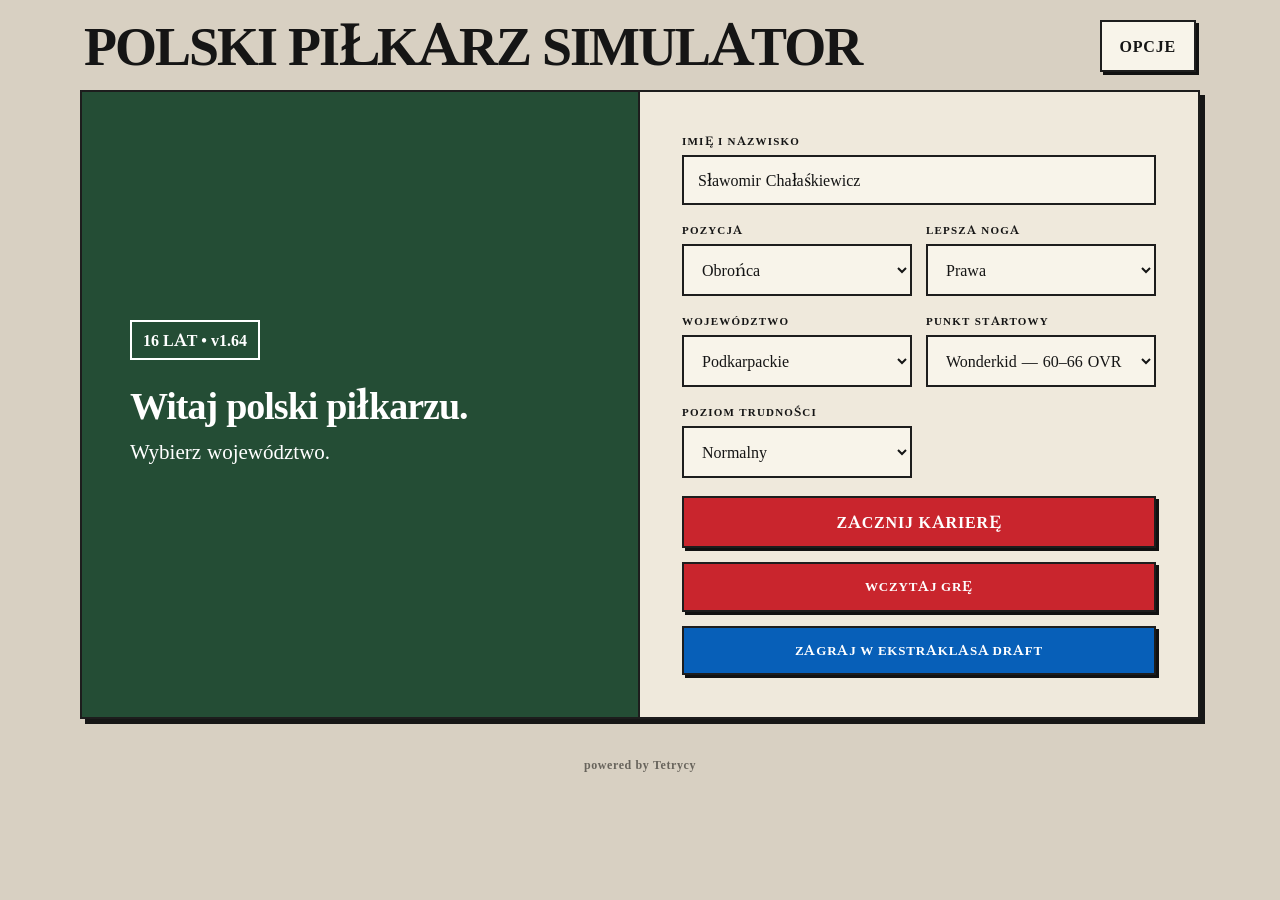
==== index.html @ 3995b5fc "Pierwsza wersja gry" ====
<!doctype html>
<html lang="pl">
<head>
  <meta charset="utf-8" />
  <meta name="pps-version" content="1.64" />
  <meta name="viewport" content="width=device-width, initial-scale=1, viewport-fit=cover" />
  <meta name="theme-color" content="#efe9dc" />
  <meta name="mobile-web-app-capable" content="yes" />
  <meta name="apple-mobile-web-app-capable" content="yes" />
  <meta name="apple-mobile-web-app-status-bar-style" content="default" />
  <title>Polski Piłkarz Simulator — 1.64</title>
  <style>
@font-face{font-family:"Libre Baskerville";font-style:normal;font-weight:400;font-display:swap;src:url([data-uri]) format("woff2")}
@font-face{font-family:"Libre Baskerville";font-style:normal;font-weight:700;font-display:swap;src:url([data-uri]) format("woff2")}
:root {
  --paper:#efe9dc;
  --paper2:#f8f4ea;
  --ink:#151515;
  --muted:#68645c;
  --line:#1d1d1d;
  --accent:#c9252d;
  --green:#244d35;
  --shadow: 5px 5px 0 #161616;
}
*{box-sizing:border-box}
html,body{margin:0;min-height:100%;background:#d8d0c2;color:var(--ink);font-family:Georgia,"Times New Roman",serif}
body{padding:20px}
button,input,select{font:inherit}
button{cursor:pointer}
.app-shell{width:min(1120px,100%);margin:0 auto}
.topbar{display:flex;align-items:flex-end;justify-content:space-between;margin-bottom:18px;padding:0 4px}.topbar-actions{display:flex;flex-wrap:wrap;justify-content:flex-end;gap:8px}
h1,h2,h3,p{margin-top:0}
h1{font-size:clamp(28px,5vw,54px);line-height:.9;letter-spacing:-2px;margin-bottom:0}
h2{font-size:clamp(25px,3vw,38px);margin-bottom:8px;letter-spacing:-1px}
.eyebrow,.stat-label,.event-kicker{font-family:Arial,sans-serif;font-size:11px;font-weight:900;letter-spacing:1.7px;text-transform:uppercase}
.panel{background:var(--paper);border:2px solid var(--line);box-shadow:var(--shadow)}
.hidden{display:none!important}
.app-footer{margin:38px 0 12px;text-align:center;font:700 12px Arial,sans-serif;letter-spacing:.6px}
.app-footer a{color:var(--muted);text-decoration:none}
.app-footer a:hover,.app-footer a:focus{text-decoration:underline;color:var(--ink)}
.setup-panel{display:grid;grid-template-columns:1fr 1fr;min-height:560px}
.intro{padding:48px;border-right:2px solid var(--line);display:flex;flex-direction:column;justify-content:center;background:var(--green);color:#fff}
.intro p{max-width:440px;font-size:21px;line-height:1.45}
.badge{width:max-content;border:2px solid #fff;padding:8px 11px;font-family:Arial,sans-serif;font-weight:900;margin-bottom:22px}
.draft-banner{display:block;width:100%;margin-top:-4px;padding:15px 17px;background:#075fb8;color:#fff;border:2px solid var(--line);box-shadow:3px 3px 0 #111;text-align:center;text-decoration:none;font:900 13px/1.2 Arial,sans-serif;letter-spacing:.8px}
.draft-banner:hover,.draft-banner:focus{background:#0a73d9;transform:translate(1px,1px);box-shadow:3px 3px 0 #111;text-decoration:none}
.save-banner{display:block;width:100%;margin-top:-4px;padding:15px 17px;background:var(--accent);color:#fff;border:2px solid var(--line);box-shadow:3px 3px 0 #111;text-align:center;font:900 13px/1.2 Arial,sans-serif;letter-spacing:.8px}.save-banner:hover,.save-banner:focus{background:#a91f27;transform:translate(1px,1px);box-shadow:2px 2px 0 #111}
.setup-form{padding:42px;display:flex;flex-direction:column;gap:18px;justify-content:center}
.favorite-picker{margin:0;padding:13px;border:2px solid var(--line);display:grid;grid-template-columns:repeat(3,1fr);gap:10px 12px;background:#fff}.favorite-picker legend{padding:0 10px;font:700 25px/1.1 "Libre Baskerville",Georgia,serif;letter-spacing:-.5px}.favorite-picker select{padding:10px 11px}.favorite-mode-panel{margin-top:28px;padding:22px;background:#fff;border-color:#000;box-shadow:5px 5px 0 #000}
.new-game-panel{padding:42px;max-width:900px;margin:0 auto;background:#fff;color:#000;border-color:#000;box-shadow:7px 7px 0 #000;font-family:"Libre Baskerville",Georgia,serif}.new-game-panel h2{font-family:"Libre Baskerville",Georgia,serif}.new-game-panel .section-head{padding:0 0 24px}.new-game-panel label span{font-family:"Libre Baskerville",Georgia,serif}.new-game-panel input,.new-game-panel select,.new-game-panel button{font-family:"Libre Baskerville",Georgia,serif}.new-game-actions{display:grid;grid-template-columns:repeat(2,minmax(0,1fr));gap:16px}.new-game-mode-btn{min-height:94px;padding:20px;border:2px solid #000;background:#000;color:#fff;box-shadow:5px 5px 0 #000;font:700 17px/1.3 "Libre Baskerville",Georgia,serif;letter-spacing:.2px;text-transform:uppercase;text-align:center}.new-game-mode-btn:hover,.new-game-mode-btn:focus{background:#fff;color:#000;transform:translate(1px,1px);box-shadow:4px 4px 0 #000}.new-game-mode-btn:disabled{cursor:not-allowed;background:#fff;color:#000;border:2px dashed #000;box-shadow:4px 4px 0 #000;transform:none;opacity:1}.club-start-form{display:grid;grid-template-columns:1fr 1fr;gap:16px}.club-start-form .full-row{grid-column:1/-1}.custom-club-colours{grid-column:1/-1;display:grid;grid-template-columns:1fr 1fr 1fr auto;gap:16px;align-items:end;margin:0;padding:14px;border:2px solid var(--line);background:rgba(255,255,255,.32)}.custom-club-colours legend{padding:0 7px;font:900 11px Arial,sans-serif;text-transform:uppercase}.custom-club-colours input[type="color"]{width:100%;height:46px;padding:3px;border:2px solid var(--line);background:#fff}.custom-club-preview{width:96px;height:46px;display:grid;grid-template-columns:1fr 1fr 1fr;border:2px solid var(--line);box-shadow:5px 5px 0 var(--preview-shadow,#111)}.custom-club-preview i:nth-child(1){background:var(--preview-primary,#1765ad)}.custom-club-preview i:nth-child(2){background:var(--preview-secondary,#fff)}.custom-club-preview i:nth-child(3){background:var(--preview-shadow,#111)}.custom-club-error{grid-column:1/-1;margin:0;color:#9d1721;font:900 12px Arial,sans-serif}.setup-mode-note{margin:0;padding:9px 11px;border-left:5px solid var(--accent);background:rgba(255,255,255,.28);font:800 12px/1.4 Arial,sans-serif}
.new-game-panel input,.new-game-panel select,.new-game-panel .ghost{background:#fff;color:#000;border-color:#000}.new-game-panel .primary{background:#000;color:#fff;border-color:#000;box-shadow:3px 3px 0 #000}.new-game-panel .primary:hover,.new-game-panel .primary:focus{background:#fff;color:#000}.new-game-panel .custom-club-error{color:#000}
#newGameView .new-game-mode-btn{background:#c9252d;color:#fff;border-color:#171717;box-shadow:5px 5px 0 #171717}
#newGameView .new-game-mode-btn:hover,#newGameView .new-game-mode-btn:focus{background:#fff;color:#c9252d;border-color:#c9252d;box-shadow:4px 4px 0 #171717}
.coop-setup-panel{max-width:1120px}.coop-toolbar{display:grid;grid-template-columns:220px 1fr;gap:18px;align-items:end;margin-bottom:22px}.coop-toolbar p{margin:0;line-height:1.45}.coop-victory-rules{margin:0 0 24px;padding:18px 20px;border:2px solid #000;background:#fff;box-shadow:4px 4px 0 #000}.coop-victory-rules h3{margin-bottom:10px}.coop-victory-rules ol{margin:0;padding-left:24px;line-height:1.65}.coop-player-configs{display:grid;grid-template-columns:repeat(2,minmax(0,1fr));gap:18px;margin-bottom:22px}.coop-player-config{border:2px solid #000;padding:18px;background:#fff;box-shadow:4px 4px 0 #000}.coop-player-config h3{margin-bottom:14px;font-size:21px}.coop-player-config-grid{display:grid;grid-template-columns:1fr 1fr;gap:12px}.coop-player-config-grid .full-row{grid-column:1/-1}.coop-first-profile{grid-column:1/-1;margin:0;padding:10px 12px;background:#000;color:#fff;font-weight:700;line-height:1.45}.coop-start-actions{display:grid;grid-template-columns:1fr 1fr;gap:14px}.coop-bar{grid-column:1/-1;padding:13px 16px;border:2px solid var(--line);background:var(--paper);box-shadow:var(--shadow);display:flex;align-items:center;justify-content:space-between;gap:16px}.coop-bar-main{min-width:0}.coop-bar-main strong{display:block;font:700 17px/1.25 "Libre Baskerville",Georgia,serif}.coop-bar-main span{display:block;margin-top:3px;color:var(--muted);font:800 11px/1.3 Arial,sans-serif;text-transform:uppercase}.coop-player-pips{display:flex;flex-wrap:wrap;justify-content:flex-end;gap:6px}.coop-player-pip{min-width:34px;padding:7px 9px;border:2px solid var(--line);background:var(--paper2);font:900 11px Arial,sans-serif;text-align:center}.coop-player-pip.active{background:var(--ink);color:var(--paper)}.coop-player-pip.done{opacity:.45}.coop-production-note{margin-top:9px;padding:8px 10px;border-left:5px solid var(--green);background:var(--paper2);font:800 11px/1.45 Arial,sans-serif;text-transform:uppercase}.coop-final-results{margin:28px 0;padding:24px;border:3px solid var(--line);background:var(--paper2);box-shadow:6px 6px 0 var(--line);overflow-x:auto}.coop-final-results h3{font-size:28px;margin-bottom:8px}.coop-final-winner{font-size:20px;line-height:1.5}.coop-final-table{width:100%;min-width:720px;border-collapse:collapse;margin-top:18px}.coop-final-table th,.coop-final-table td{padding:11px 9px;border:1px solid var(--line);text-align:left}.coop-final-table th{background:var(--ink);color:var(--paper);font:800 10px Arial,sans-serif;text-transform:uppercase}.coop-final-table tr.overall-winner{background:#dcefdc}.coop-category-winners{margin:18px 0 0;padding-left:20px;line-height:1.65}
@media(max-width:700px){.new-game-panel{padding:26px 20px}.new-game-actions,.club-start-form{grid-template-columns:1fr}.club-start-form .full-row{grid-column:1}.custom-club-colours{grid-template-columns:1fr 1fr}.custom-club-preview{grid-column:1/-1;width:100%}.new-game-mode-btn{min-height:78px}}
@media(max-width:800px){.coop-toolbar,.coop-player-configs,.coop-start-actions{grid-template-columns:1fr}.coop-player-config-grid{grid-template-columns:1fr}.coop-player-config-grid .full-row{grid-column:1}.coop-bar{align-items:flex-start;flex-direction:column}.coop-player-pips{justify-content:flex-start}}
label span{display:block;font:800 11px Arial,sans-serif;letter-spacing:1.2px;text-transform:uppercase;margin-bottom:7px}
input,select{width:100%;border:2px solid var(--line);background:var(--paper2);padding:13px 14px;border-radius:0;color:var(--ink)}
.two-col{display:grid;grid-template-columns:1fr 1fr;gap:14px}
.primary,.ghost{border:2px solid var(--line);padding:14px 18px;font-family:Arial,sans-serif;font-weight:900;letter-spacing:.8px;text-transform:uppercase}
.primary{background:var(--accent);color:#fff;box-shadow:3px 3px 0 #111}
.primary:hover,.primary:focus{background:var(--accent);color:#fff;transform:translate(1px,1px);box-shadow:2px 2px 0 #111}
.primary,.ghost,.save-banner,.draft-banner{transition:background-color .15s ease,color .15s ease,transform .15s ease,box-shadow .15s ease}
.start-career-banner{width:100%;background:var(--accent);color:#fff;border-color:var(--line);box-shadow:3px 3px 0 #111}
.start-career-banner:hover,.start-career-banner:focus{background:var(--accent);color:#fff;box-shadow:2px 2px 0 #111}
.ghost{background:transparent;color:var(--ink)}
.full{width:100%}
.section-head{display:flex;justify-content:space-between;gap:20px;align-items:flex-start;padding:28px 30px 10px}
.section-head.compact{padding:0 0 20px}
.region-chip,.score-pill{font:900 12px Arial,sans-serif;border:2px solid var(--line);padding:9px 11px;background:var(--paper2);text-transform:uppercase}
.offers-grid{display:grid;grid-template-columns:repeat(2,1fr);gap:18px;padding:20px 30px 34px}
.offer-card{border:2px solid var(--line);padding:22px;background:var(--paper2);display:flex;flex-direction:column;min-height:280px}
.offer-card h3{font-size:26px;margin-bottom:4px}.offer-card .tier{color:var(--muted);font-style:italic}.offer-card p{line-height:1.5;flex:1}.offer-card button{margin-top:14px}
.offer-card.club-colour-card{background:var(--club-primary);color:var(--club-secondary);border-color:var(--club-secondary);box-shadow:5px 5px 0 var(--club-shadow,var(--club-secondary))}
.offer-card.club-colour-card .eyebrow,.offer-card.club-colour-card small{color:inherit;opacity:.86}
.offer-card.club-colour-card button{background:var(--club-secondary);color:var(--club-primary);border-color:var(--club-secondary);box-shadow:3px 3px 0 rgba(0,0,0,.45)}
body.old-panel-mode .offer-card.club-colour-card{background:#fff;color:#151515;border-color:#c9252d;border-top-width:7px;box-shadow:4px 4px 0 #c9252d}
body.old-panel-mode .offer-card.club-colour-card .eyebrow,body.old-panel-mode .offer-card.club-colour-card small{color:#68645c;opacity:1}
body.old-panel-mode .offer-card.club-colour-card button{background:#c9252d;color:#fff;border-color:#c9252d;box-shadow:3px 3px 0 #151515}

/* Opcjonalny motyw obecnego klubu. Zachowuje papierowy charakter gry,
   a barwy wykorzystuje jako akcenty, nie pełne przemalowanie interfejsu. */
body.club-theme{background:linear-gradient(135deg,var(--theme-primary) 0 9px,var(--theme-shadow) 9px 18px,#d8d0c2 18px 100%);background-attachment:fixed}
body.club-theme .topbar{position:relative;padding-bottom:15px}
body.club-theme .topbar:after{content:"";position:absolute;left:4px;right:4px;bottom:0;height:7px;background:linear-gradient(90deg,var(--theme-primary) 0 48%,var(--theme-secondary) 48% 76%,var(--theme-shadow) 76%);border:1px solid var(--line)}
body.club-theme #careerView .player-card{border-top:8px solid var(--theme-accent);box-shadow:6px 6px 0 var(--theme-shadow)}
body.club-theme #careerView .shirt{background:var(--theme-primary);color:var(--theme-ink);box-shadow:inset 0 0 0 3px var(--theme-secondary),3px 3px 0 var(--theme-shadow)}
body.club-theme #careerView .overall{color:var(--theme-accent)}
body.club-theme #careerView .score-pill{background:var(--theme-primary);color:var(--theme-ink);border-color:var(--theme-secondary);box-shadow:3px 3px 0 var(--theme-shadow)}
body.club-theme #careerView .season-panel{border-top:7px solid var(--theme-accent);box-shadow:5px 5px 0 var(--theme-shadow)}
body.club-theme #careerView .event-box{border-left-color:var(--theme-accent)}
body.club-theme #careerView .decision-box{border-left-color:var(--theme-shadow)}
body.club-theme #careerView .primary{background:var(--accent);color:#fff;border-color:var(--line);box-shadow:3px 3px 0 #111}
body.club-theme #careerView .primary:hover,body.club-theme #careerView .primary:focus{background:var(--accent);color:#fff;filter:none;box-shadow:2px 2px 0 #111}
body.club-theme #nssTournamentRoot{box-shadow:5px 5px 0 var(--theme-shadow)}

/* Pełna skórka monochromatyczna. Celowo używa wyłącznie czerni i bieli,
   także w ofertach, tabelach i turniejach reprezentacji. */
body.monochrome-theme{--paper:#fff;--paper2:#fff;--ink:#000;--muted:#000;--line:#000;--accent:#000;--green:#000;--shadow:5px 5px 0 #000;background:#fff!important;color:#000!important;font-family:"Libre Baskerville",Georgia,serif!important}
body.monochrome-theme *{font-family:"Libre Baskerville",Georgia,serif!important}
body.monochrome-theme .panel,body.monochrome-theme .season-dashboard,body.monochrome-theme .event-box,body.monochrome-theme .decision-box,body.monochrome-theme .choice-btn,body.monochrome-theme .fixed-option,body.monochrome-theme .author-note,body.monochrome-theme .career-finances,body.monochrome-theme .legend-ranking,body.monochrome-theme .league-table-wrap,body.monochrome-theme .league-fixtures,body.monochrome-theme .patronite-card,body.monochrome-theme input,body.monochrome-theme select{background:#fff!important;color:#000!important;border-color:#000!important}
body.monochrome-theme .intro,body.monochrome-theme .primary,body.monochrome-theme .save-banner,body.monochrome-theme .draft-banner,body.monochrome-theme .nss-table th,body.monochrome-theme .profile89-brand,body.monochrome-theme .profile89-table th{background:#000!important;color:#fff!important;border-color:#000!important;box-shadow:3px 3px 0 #000!important}
body.monochrome-theme .primary:hover,body.monochrome-theme .primary:focus,body.monochrome-theme .save-banner:hover,body.monochrome-theme .draft-banner:hover{background:#fff!important;color:#000!important}
body.monochrome-theme .offer-card.club-colour-card,body.monochrome-theme.old-panel-mode .offer-card.club-colour-card{background:#fff!important;color:#000!important;border-color:#000!important;box-shadow:5px 5px 0 #000!important}
body.monochrome-theme .offer-card.club-colour-card button,body.monochrome-theme.old-panel-mode .offer-card.club-colour-card button{background:#000!important;color:#fff!important;border-color:#000!important;box-shadow:3px 3px 0 #000!important}
body.monochrome-theme .season-meter,body.monochrome-theme .season-meter.form,body.monochrome-theme .season-meter.grade{background:repeating-linear-gradient(90deg,#000 0 12px,#fff 12px 24px)!important}
body.monochrome-theme .league-table tbody tr,body.monochrome-theme[data-league-table-style="club"] .league-table tbody tr,body.monochrome-theme .league-zone-legend i,body.monochrome-theme .league-playoff-report{background:#fff!important;color:#000!important;border-color:#000!important}
body.monochrome-theme .league-club-colours,body.monochrome-theme .custom-club-preview{filter:grayscale(1) contrast(100)}
body.monochrome-theme .nss-root{--nss-paper:#fff;--nss-paper2:#fff;--nss-ink:#000;--nss-muted:#000;--nss-line:#000;--nss-accent:#000;--nss-green:#000;background:#fff!important;color:#000!important;border-color:#000!important;box-shadow:5px 5px 0 #000!important}
body.monochrome-theme .nss-team-name{background:#fff!important;color:#000!important;border-color:#000!important;box-shadow:4px 4px 0 #000!important}
body.monochrome-theme .nss-table tr.nss-poland td,body.monochrome-theme .nss-bracket-match.nss-poland,body.monochrome-theme .nss-log-line,body.monochrome-theme .nss-tip{background:#fff!important;color:#000!important;border-color:#000!important}
body.monochrome-theme .nss-gk-game,body.monochrome-theme .nss-gk-radar{filter:grayscale(1) contrast(100)}
.career-layout{display:grid;grid-template-columns:300px 1fr;gap:18px}
.player-card{padding:26px;position:sticky;top:18px;height:max-content}
.shirt{width:58px;height:58px;border-radius:50%;background:var(--ink);color:#fff;display:grid;place-items:center;font:900 24px Arial,sans-serif;margin-bottom:20px}
.player-meta{color:var(--muted);margin-bottom:24px;text-transform:uppercase}
.overall-row{display:grid;grid-template-columns:1fr 1fr;border-top:2px solid var(--line);border-bottom:2px solid var(--line);padding:17px 0;margin-bottom:21px}.overall{font:900 52px Arial,sans-serif;line-height:1;color:var(--accent)}.big-number{font:900 40px Arial,sans-serif;line-height:1}
.club-block{margin:17px 0}.info-primary{font-weight:bold;font-size:21px;line-height:1.25}.info-primary.compact{font-size:inherit}.info-secondary{margin-top:3px;color:var(--muted);font-size:13px;font-style:italic;line-height:1.35}.career-attributes{border-top:2px solid var(--line);margin-top:20px;padding-top:12px;display:grid;gap:7px}
.career-attributes div{display:flex;justify-content:space-between;gap:12px;align-items:center;font:800 11px Arial,sans-serif;text-transform:uppercase}
.career-attributes span{color:var(--muted);letter-spacing:.4px}.career-attributes strong{font-size:13px;color:var(--ink)}.club-name{font-weight:bold;font-size:21px}.muted{color:var(--muted);font-style:italic}
.career-main{display:flex;flex-direction:column;gap:18px}.season-panel,.history-panel{padding:28px}.market-value{width:min(390px,55%);text-align:right}.market-value span{display:block;font:700 10px Arial,sans-serif;text-transform:uppercase;letter-spacing:1px}.market-value strong{font-size:21px}.currency-control{display:flex;align-items:center;justify-content:flex-end;gap:8px;margin-bottom:8px}.currency-control span{margin:0}.currency-control select{width:auto;max-width:245px;padding:6px 8px;border-width:1px;font:700 11px Arial,sans-serif}.money-numbers{display:grid;grid-template-columns:1fr 1fr;gap:12px}
.stats-grid{display:grid;grid-template-columns:repeat(4,1fr);border:2px solid var(--line);margin-bottom:22px}.stats-grid div{padding:15px;border-right:2px solid var(--line)}.stats-grid div:last-child{border-right:0}.stats-grid span{display:block;font:700 10px Arial,sans-serif;text-transform:uppercase}.stats-grid strong{font:900 25px Arial,sans-serif}
.season-dashboard{margin:2px 0 22px;border:2px solid var(--line);background:#f7f3e9;padding:18px;display:grid;gap:18px}.season-dashboard-head{display:flex;justify-content:space-between;gap:12px;align-items:end;border-bottom:2px solid var(--line);padding-bottom:10px}.season-dashboard-head h3{margin:2px 0 0;font-size:26px}.season-meter-block{display:grid;gap:7px}.season-meter-title{display:flex;justify-content:space-between;gap:12px;align-items:baseline;font:900 11px Arial,sans-serif;letter-spacing:1px;text-transform:uppercase}.season-meter-title strong{font-size:18px;letter-spacing:0}.season-meter{position:relative;height:15px;border:2px solid #222;background:linear-gradient(90deg,#3166c8 0%,#35a6bb 30%,#54a968 55%,#e0b437 78%,#c92c35 100%)}.season-meter.form{background:linear-gradient(90deg,#263d85,#5e72ad 30%,#c8bd83 52%,#db8b3b 75%,#b9212d)}.season-meter.grade{background:linear-gradient(90deg,#34384e,#526b8e 26%,#6d9b83 52%,#d5a83b 75%,#b9222c)}.season-meter-marker{position:absolute;top:-6px;width:4px;height:24px;background:#111;transform:translateX(-50%);box-shadow:0 0 0 2px #fff}.season-meter-scale{display:flex;justify-content:space-between;color:var(--muted);font:800 9px Arial,sans-serif;text-transform:uppercase}.season-meter-note{margin:0;color:#4f4b45;font-size:13px;line-height:1.45}.season-factor-list{display:flex;flex-wrap:wrap;gap:6px}.season-factor-list span{border:1px solid #777;background:#fff;padding:5px 7px;font:800 10px Arial,sans-serif}.season-outcomes{display:grid;grid-template-columns:repeat(3,1fr);border-top:2px solid var(--line)}.season-outcome{padding:14px 12px;border-right:1px solid #999}.season-outcome:last-child{border-right:0}.season-outcome span{display:block;color:var(--muted);font:900 10px Arial,sans-serif;text-transform:uppercase;letter-spacing:.8px}.season-outcome strong{display:block;margin-top:5px;font-size:16px;line-height:1.35}.season-outcome small{display:block;margin-top:4px;color:var(--muted);line-height:1.35}
.event-box,.decision-box{border-left:6px solid var(--accent);background:var(--paper2);padding:20px;margin:18px 0 22px}.event-box h3,.decision-box h3{font-size:25px;margin:5px 0 8px}.event-box p,.decision-box p{line-height:1.5;margin-bottom:0}.decision-box{border-left-color:var(--green)}
.decision-box.market-decision{border-left-color:var(--accent);box-shadow:inset 0 1px 0 #fff}.decision-box.market-decision .event-kicker{color:var(--accent)}
.roll-details{margin-top:14px;border-top:1px solid #aaa;padding-top:10px}
.roll-details summary{cursor:pointer;font:900 10px Arial,sans-serif;letter-spacing:1px;text-transform:uppercase;color:var(--muted)}
.roll-details div{margin-top:9px;font-size:12px;line-height:1.55;color:var(--muted)}
.tournament-sim-report{margin-top:16px;border-top:2px solid var(--line);border-bottom:1px solid #aaa}
.tournament-sim-match{display:grid;grid-template-columns:minmax(150px,.8fr) 1fr;gap:14px;padding:8px 0;border-bottom:1px solid #bbb;align-items:center}
.tournament-sim-match:last-child{border-bottom:0}.tournament-sim-match span{font:800 10px Arial,sans-serif;letter-spacing:.5px;color:var(--muted)}.tournament-sim-match strong{font-size:14px}
.choices{display:grid;gap:9px;margin-top:17px}.choice-btn{padding:12px 14px;border:2px solid var(--line);background:#fff;text-align:left;font-weight:bold}.choice-btn:hover{background:#e8e2d5}.choice-main{display:block;font-weight:900}.choice-stake{display:block;margin-top:6px;font-size:12px;line-height:1.35;font-weight:700;color:var(--muted)}.fixed-option{padding:11px 12px;border:1px solid var(--line);background:#f3efe6;font-weight:900;min-height:42px;display:flex;align-items:center}
.history-panel{padding:0!important}.history-summary{display:block;cursor:pointer;list-style:none;padding:28px}.history-summary::-webkit-details-marker{display:none}.history-summary .section-head.compact{padding:0}.history-summary-actions{display:flex;align-items:center;gap:9px}.history-toggle{border:1px solid var(--line);padding:8px 10px;background:transparent;font:900 10px Arial,sans-serif;letter-spacing:.7px}.history-close-label{display:none}.history-panel[open] .history-open-label{display:none}.history-panel[open] .history-close-label{display:inline}.history-panel[open] .history-summary{border-bottom:2px solid var(--line)}.history-content{padding:10px 28px 22px}.timeline{display:flex;flex-direction:column;gap:0}.timeline-item{display:grid;grid-template-columns:78px 1fr;gap:14px;padding:13px 0;border-top:1px solid #aaa}.timeline-item:first-child{border-top:0}.timeline-age{font:900 13px Arial,sans-serif}.timeline-text strong{display:block}.timeline-text span{color:var(--muted);font-size:14px}
.retirement{padding:48px}.retire-verdict{font-size:22px;line-height:1.5;max-width:760px}.retire-stats{display:grid;grid-template-columns:repeat(5,1fr);gap:10px;margin:28px 0}.retire-stats div{border:2px solid var(--line);padding:15px}.retire-stats span{display:block;font:700 10px Arial,sans-serif;text-transform:uppercase}.retire-stats strong{font:900 27px Arial,sans-serif}.retire-clubs{margin:20px 0 30px;line-height:1.6}
.season-review{margin:32px 0}.season-review h3{font-size:26px;margin:5px 0 14px}
.season-review-list{display:flex;flex-direction:column;border-top:2px solid var(--line)}
.season-review-item{display:grid;grid-template-columns:110px 1.35fr .9fr .8fr;gap:12px;padding:13px 0;border-bottom:1px solid #999;align-items:center}
.season-review-year{font:900 12px Arial,sans-serif}.season-review-club strong{display:block}.season-review-club span,.season-review-meta{color:var(--muted);font-size:13px}
.season-review-stats{font:900 13px Arial,sans-serif}.season-review-ovr{font:900 14px Arial,sans-serif;text-align:right}
.season-grade{display:inline-block;margin-top:5px;padding:3px 6px;border:1px solid var(--line);font:900 10px Arial,sans-serif;text-transform:uppercase}
.career-finances{margin:26px 0 0;padding:18px 20px;border:2px solid var(--line);background:var(--paper2)}
.career-finances h3{margin:0 0 8px;font:900 18px Arial,sans-serif;letter-spacing:.5px}
.career-finances p{margin:0;line-height:1.55}
.career-curiosities{margin:26px 0 0;padding-top:18px;border-top:2px solid var(--line)}
.career-curiosities h3{margin:0 0 12px;font-size:18px}
.career-curiosity-list{display:grid;grid-template-columns:1fr 1fr;border:1px solid var(--line)}
.career-curiosity-list>div{padding:10px 12px;border-bottom:1px solid #aaa;display:flex;flex-direction:column;gap:3px}
.career-curiosity-list>div:nth-child(odd){border-right:1px solid #aaa}
.career-curiosity-list span{color:var(--muted);font:800 10px Arial,sans-serif;text-transform:uppercase}
.career-curiosity-list strong{font-size:14px}.career-curiosity-list small{color:var(--muted);line-height:1.35}
.retirement-actions{display:flex;flex-wrap:wrap;gap:12px;margin-top:30px;padding-top:24px;border-top:2px solid var(--line)}
.retirement-profile-top{display:flex;justify-content:flex-end;margin:-18px 0 26px}
.profile89{max-width:100%}.profile89-toolbar{display:flex;justify-content:flex-end;margin-bottom:18px}
.profile89-card{border:1px solid #aeb7c1;background:#fff;color:#16202a;font-family:Arial,sans-serif;box-shadow:0 2px 10px rgba(0,0,0,.12)}
.profile89-header{display:flex;align-items:center;gap:22px;padding:22px 24px;background:#f8e9ea;border-bottom:4px solid #c9252d}
.profile89-header h2{margin:2px 0 0;font:800 clamp(24px,4vw,40px) Arial,sans-serif;letter-spacing:-1px}
.profile89-brand{display:flex;align-items:flex-end;color:#fff;background:#c9252d;padding:8px 13px 7px;line-height:1}
.profile89-brand strong{font-size:36px}.profile89-brand span{font-size:18px;font-weight:800;margin:0 0 3px 2px}
.profile89-kicker{font-size:10px;font-weight:900;letter-spacing:1.5px;color:#5d6976}
.profile89-facts{display:grid;grid-template-columns:repeat(4,1fr);border-bottom:1px solid #c8d0d8}
.profile89-facts div{padding:13px 16px;border-right:1px solid #d7dde3;border-bottom:1px solid #d7dde3}
.profile89-facts div:nth-child(4n){border-right:0}.profile89-facts span{display:block;font-size:10px;text-transform:uppercase;color:#66717c;margin-bottom:4px}.profile89-facts strong{font-size:15px}
.profile89-section{padding:22px 24px;border-top:1px solid #c8d0d8}.profile89-section:first-child{border-top:0}
.profile89-section h3{margin:0 0 13px;font:800 18px Arial,sans-serif;color:#a51f26}.profile89-section h4{margin:18px 0 8px}
.profile89-section p{line-height:1.5}.profile89-section ul{margin:0;padding-left:19px}.profile89-section li{margin:6px 0;line-height:1.35}
.profile89-columns{display:grid;grid-template-columns:1fr 1fr;border-top:1px solid #c8d0d8}.profile89-columns .profile89-section{border-top:0}.profile89-columns .profile89-section+section{border-left:1px solid #c8d0d8}
.profile89-table-wrap{max-width:100%;overflow-x:auto;border:1px solid #aeb7c1}
.profile89-table{width:100%;border-collapse:collapse;min-width:790px;font-size:12px}.profile89-table.compact{min-width:520px}
.profile89-table th{background:#c9252d;color:#fff;text-align:left;padding:8px 9px;white-space:nowrap}.profile89-table td{padding:7px 9px;border-bottom:1px solid #e2c6c8;vertical-align:top}.profile89-table tbody tr:nth-child(even){background:#fff7f7}.profile89-table tfoot th{background:#f1d3d5;color:#8f1c22}.profile89-table td:nth-child(n+5){text-align:center}.profile89-empty{color:#6d5758;font-style:italic}
.patronite-overlay{position:fixed;inset:0;z-index:10000;display:grid;place-items:center;padding:18px;background:rgba(12,12,12,.56)}
.patronite-card{position:relative;width:min(470px,100%);padding:27px 25px 23px;background:var(--paper2);border:2px solid var(--line);box-shadow:7px 7px 0 #111}
.patronite-card h3{margin:9px 34px 10px 0;font-size:27px;line-height:1.08}.patronite-card p{font-size:17px;line-height:1.5;margin-bottom:20px}
.patronite-card .prompt-postscript{margin-top:-8px;padding:11px 13px;background:#fff;border-left:5px solid var(--red);font-size:14px;line-height:1.45}
.youtube-card{box-shadow:7px 7px 0 #c9252d}
.save-game-card{width:min(560px,100%);box-shadow:7px 7px 0 var(--green)}.save-game-slots{display:grid;gap:9px;margin:18px 0}.save-slot{width:100%;display:grid;grid-template-columns:68px 1fr;gap:12px;align-items:center;padding:12px 14px;border:2px solid var(--line);background:#fff;text-align:left}.save-slot:not(:disabled):hover{background:#e8e2d5}.save-slot:disabled{cursor:not-allowed;opacity:.55}.save-slot>strong{font:900 12px Arial,sans-serif}.save-slot span{display:block;font-size:14px;font-weight:700}.save-slot small{display:block;margin-top:3px;color:var(--muted);font:700 11px Arial,sans-serif}
.patronite-close{position:absolute;right:12px;top:10px;width:36px;height:36px;padding:0;border:0;background:transparent;font:900 29px/1 Arial,sans-serif}
.patronite-actions{display:flex;flex-wrap:wrap;gap:10px}.patronite-actions a{text-decoration:none;display:inline-flex;align-items:center;justify-content:center}.patronite-actions .ghost{background:#fff}
.special-event{animation:pop .35s ease-out}@keyframes pop{from{transform:scale(.98);opacity:.4}to{transform:scale(1);opacity:1}}
@media(max-width:800px){body{padding:10px}.setup-panel{grid-template-columns:1fr}.intro{border-right:0;border-bottom:2px solid var(--line);padding:34px 26px}.setup-form{padding:28px 24px}.offers-grid{grid-template-columns:1fr;padding:12px 18px 24px}.career-layout{grid-template-columns:1fr}.player-card{position:static}.stats-grid{grid-template-columns:1fr 1fr}.stats-grid div:nth-child(2){border-right:0}.stats-grid div:nth-child(-n+2){border-bottom:2px solid var(--line)}.retirement{padding:24px 16px}.retire-stats{grid-template-columns:1fr 1fr}.season-review-item{grid-template-columns:82px 1fr}.season-review-stats,.season-review-ovr{text-align:left}.career-curiosity-list{grid-template-columns:1fr}.career-curiosity-list>div:nth-child(odd){border-right:0}.topbar{align-items:flex-start}.topbar .ghost{font-size:10px;padding:10px}.season-panel,.history-panel{padding:20px}.section-head{padding:22px 20px 8px}.section-head.compact{flex-direction:column}.market-value{width:100%;max-width:none;text-align:left}.currency-control{justify-content:flex-start}.currency-control select{max-width:calc(100% - 55px)}.money-numbers{text-align:left}.two-col{grid-template-columns:1fr}.tournament-sim-match{grid-template-columns:1fr;gap:3px}.season-dashboard-head{align-items:flex-start;flex-direction:column}.season-outcomes{grid-template-columns:1fr}.season-outcome{border-right:0;border-bottom:1px solid #aaa}.season-outcome:last-child{border-bottom:0}.retirement-actions>*{width:100%}.retirement-profile-top{margin:-8px 0 22px}.retirement-profile-top>*{width:100%}.profile89-header{align-items:flex-start;gap:12px;padding:16px}.profile89-brand strong{font-size:28px}.profile89-brand span{font-size:14px}.profile89-facts{grid-template-columns:1fr 1fr}.profile89-facts div:nth-child(4n){border-right:1px solid #d7dde3}.profile89-facts div:nth-child(2n){border-right:0}.profile89-columns{grid-template-columns:1fr}.profile89-columns .profile89-section+section{border-left:0;border-top:1px solid #c8d0d8}.profile89-section{padding:18px 15px}.profile89-toolbar .ghost{width:100%}.save-slot{grid-template-columns:58px 1fr}.topbar-actions{max-width:190px}}

  
.legend-ranking{margin-top:16px;border:2px solid var(--line);background:#fff}
.legend-ranking-head{padding:10px 12px;border-bottom:2px solid var(--line);font:900 11px Arial,sans-serif;text-transform:uppercase;letter-spacing:.8px}
.legend-row{display:grid;grid-template-columns:42px 1fr 58px;gap:8px;align-items:center;padding:8px 12px;border-bottom:1px solid #c9c2b5}
.legend-row:last-child{border-bottom:0}.legend-row strong:last-child{text-align:right}
.legend-row.player{background:var(--ink);color:#fff}
.legend-note{margin-top:10px;font-size:11px;line-height:1.45;color:var(--muted)}
@media(max-width:800px){.favorite-picker{grid-template-columns:1fr}.favorite-picker small{grid-column:1}}

/* v1.18 — opcje, finanse na karcie i dwa rozłączne panele sezonu */
.options-trigger{background:var(--paper2);box-shadow:3px 3px 0 #111}
.options-card{width:min(560px,100%);max-height:calc(100vh - 36px);overflow-y:auto;box-shadow:7px 7px 0 var(--accent)}
.options-fields{display:grid;grid-template-columns:1fr 1fr;gap:14px;margin:20px 0}
.options-actions{display:grid;grid-template-columns:repeat(3,1fr);gap:9px;margin:0 0 20px}
.options-actions button{padding:12px 10px;font-size:11px;background:#fff}
.options-actions .pwa-option-action{grid-column:1/-1;color:var(--green);border-color:var(--green)}
.options-actions .pwa-option-action.update-mode{background:var(--green);color:#fff;border-color:var(--green)}
.author-note{margin:0 0 20px;border:2px solid var(--line);background:#fff}.author-note summary{padding:13px 15px;cursor:pointer;font:900 12px/1.2 Arial,sans-serif;letter-spacing:1px;color:var(--accent)}.author-note[open] summary{border-bottom:1px solid #aaa}.author-note p{margin:14px 16px 7px;font:800 13px/1.4 Arial,sans-serif}.author-note ul{margin:0;padding:0 19px 15px 34px}.author-note li{margin:6px 0;font-size:14px;line-height:1.35}
.pwa-card{width:min(590px,100%);box-shadow:7px 7px 0 var(--green)}
.pwa-info p{margin-bottom:13px}.pwa-info ul{margin:0 0 18px;padding-left:22px}.pwa-info li{margin:7px 0;font-size:15px;line-height:1.4}
.pwa-info .pwa-after-install{margin:0 0 18px;padding:12px 14px;background:#edf4ef;border-left:5px solid var(--green);font-size:14px;line-height:1.45}
.pwa-consent{display:grid;grid-template-columns:25px 1fr;gap:10px;align-items:start;padding:13px 14px;border:2px solid var(--line);background:#fff;cursor:pointer}.pwa-consent input{width:20px;height:20px;margin:0;padding:0;accent-color:var(--green)}.pwa-consent span{margin:1px 0 0;font:800 12px/1.4 Arial,sans-serif;text-transform:none;letter-spacing:0}
.pwa-update-status{min-height:24px;margin:17px 0;color:var(--ink);font:700 15px/1.5 Arial,sans-serif}.pwa-update-status:empty{display:none}.pwa-update-status strong{color:var(--accent)}.pwa-card .primary:disabled{opacity:.45;cursor:not-allowed;transform:none;box-shadow:3px 3px 0 #aaa;border-color:#777;color:#777}
.season-breakthrough-note{margin:0;padding:10px 12px;border-left:4px solid var(--accent);background:#fff;font:700 12px/1.5 Arial,sans-serif}.season-breakthrough-note strong{color:var(--accent)}
.player-finances{border-top:1px solid #aaa;border-bottom:1px solid #aaa;padding:11px 0 9px;display:grid;gap:8px}
.player-finances>div{display:flex;justify-content:space-between;align-items:baseline;gap:10px;font-family:Arial,sans-serif}
.player-finances span{color:var(--muted);font-size:9px;font-weight:900;letter-spacing:.7px;text-transform:uppercase}
.player-finances strong{text-align:right;font-size:12px}
.season-dashboard{margin-top:0}
.season-dashboard-head{align-items:stretch}
.season-dashboard-head>div:first-child{display:flex;flex-direction:column;justify-content:flex-end}
.season-dashboard-head>div:first-child>strong{font-size:13px;color:var(--muted);margin-top:2px}
.season-dashboard-stats{display:grid;grid-template-columns:repeat(4,minmax(58px,1fr));border:2px solid var(--line);min-width:330px}
.season-dashboard-stats div{padding:9px 8px;border-right:1px solid var(--line);display:flex;flex-direction:column;justify-content:center}
.season-dashboard-stats div:last-child{border-right:0}
.season-dashboard-stats span{font:800 8px Arial,sans-serif;text-transform:uppercase;color:var(--muted)}
.season-dashboard-stats strong{font:900 19px Arial,sans-serif;margin-top:2px}
.season-meter,.season-meter.form,.season-meter.grade{position:relative;height:8px;border:1px solid #777;background:linear-gradient(90deg,#fff 0%,#f8e8e8 28%,#efb7ba 55%,#de6f75 78%,#c9252d 100%);overflow:hidden}
.season-meter-fill{position:absolute;z-index:1;top:0;right:0;bottom:0;left:var(--meter-value,0%);min-width:0;background:#e3ddd2;border-left:1px solid #555}
.season-factor-text{margin:0;font-size:13px;line-height:1.55;color:#4f4b45}
.season-context-note{margin:4px 0 0;padding:10px 12px;border-left:3px solid var(--accent);background:#fff;color:#3f3b35;font-size:13px;font-style:italic;line-height:1.5}
.season-outcome small{font-style:italic}
.season-condition-summary{display:grid;grid-template-columns:1fr 1fr;gap:10px;border-top:1px solid #aaa;padding-top:12px}
.season-condition-summary p{margin:0;line-height:1.45}
.season-condition-summary span{display:block;color:var(--muted);font:900 10px Arial,sans-serif;text-transform:uppercase;letter-spacing:.8px}
.season-condition-summary strong{display:block;margin-top:3px;font-size:14px}
.choice-btn.club-offer-choice{min-height:112px;padding:17px 18px;background:var(--club-primary);color:var(--club-secondary);border-color:var(--club-secondary);box-shadow:4px 4px 0 var(--club-shadow,var(--club-secondary))}
.choice-btn.club-offer-choice:hover,.choice-btn.club-offer-choice:focus{filter:brightness(.94);background:var(--club-primary)}
.choice-btn.club-offer-choice .choice-main{font-size:14px;line-height:1.35}
.choice-btn.club-offer-choice .choice-stake{display:grid;gap:6px;color:inherit;opacity:.9}
body.old-panel-mode .choice-btn.club-offer-choice{background:#fff;color:#151515;border-color:#1d1d1d;box-shadow:none}
body.old-panel-mode .choice-btn.club-offer-choice:hover,body.old-panel-mode .choice-btn.club-offer-choice:focus{filter:none;background:#e8e2d5}
body.old-panel-mode .choice-btn.club-offer-choice .choice-stake{color:#68645c;opacity:1}
.offer-detail-line{display:flex;justify-content:space-between;align-items:baseline;gap:16px;padding-top:5px;border-top:1px solid currentColor}
.offer-detail-line:first-child{margin-top:2px}.offer-detail-line>span{font-size:10px;text-transform:uppercase;letter-spacing:.45px}.offer-detail-line>strong{text-align:right;font-size:13px}
.offer-detail-note{display:block;margin-top:2px;font-size:11px;line-height:1.45;font-weight:700}
.season-dashboard-details{margin-top:0}
.season-dashboard-details>div{display:grid;gap:0;margin-top:12px}
.league-season-block{border-top:2px solid var(--line);padding-top:16px;display:grid;gap:12px;font-family:"Libre Baskerville",Georgia,"Times New Roman",serif}.league-season-head{display:flex;justify-content:space-between;gap:12px;align-items:end}.league-season-head h4{margin:0;font-size:20px}.league-season-head span{font:700 10px "Libre Baskerville",Georgia,serif;text-transform:uppercase;color:var(--muted)}.league-table-wrap{overflow:auto;border:2px solid var(--line);background:#fff}.league-table{width:100%;border-collapse:collapse;min-width:680px;font:700 11px "Libre Baskerville",Georgia,serif}.league-table th{position:sticky;top:0;background:#222;color:#fff;text-transform:uppercase;font-size:9px;letter-spacing:.6px}.league-table th,.league-table td{padding:7px 8px;border-bottom:1px solid #bbb;text-align:center}.league-table th:nth-child(2),.league-table td:nth-child(2){text-align:left}.league-table tr.zone-promotion,.league-table tr.zone-continental{background:#dff1dc}.league-table tr.zone-playoff{background:#fff1bf}.league-table tr.zone-relegation{background:#f6d9d9}.league-table tr.player-club{box-shadow:inset 4px 0 0 #111,inset -4px 0 0 #111}.league-table tr.player-club td{border-top:2px solid #111;border-bottom:2px solid #111}.league-table tr.player-club td:nth-child(2){font-weight:700}.league-table tr:last-child td{border-bottom:0}.league-club-name{display:flex;align-items:center;gap:7px;white-space:nowrap}.league-club-colours{display:inline-grid;grid-template-columns:1fr 1fr;width:18px;height:18px;border:1px solid #111;box-shadow:2px 2px 0 var(--club-shadow,#777);overflow:hidden;flex:0 0 auto}.league-club-colours i:first-child{background:var(--club-primary,#777)}.league-club-colours i:last-child{background:var(--club-secondary,#fff)}.league-zone-tag{display:inline-block;margin-left:6px;padding:2px 4px;border:1px solid currentColor;font:700 7px "Libre Baskerville",Georgia,serif;letter-spacing:.4px;text-transform:uppercase;vertical-align:middle}.league-zone-legend{display:flex;flex-wrap:wrap;gap:7px}.league-zone-legend span{display:inline-flex;align-items:center;gap:5px;font:700 9px "Libre Baskerville",Georgia,serif;text-transform:uppercase}.league-zone-legend i{width:14px;height:10px;border:1px solid #777}.league-zone-legend .promotion{background:#dff1dc}.league-zone-legend .playoff{background:#fff1bf}.league-zone-legend .relegation{background:#f6d9d9}.league-playoff-report{border:2px solid #876800;background:#fff1bf;padding:10px 12px}.league-playoff-report h5{margin:0 0 7px;font:700 11px "Libre Baskerville",Georgia,serif;text-transform:uppercase}.league-playoff-report p{display:grid;grid-template-columns:minmax(120px,.7fr) minmax(0,1fr);gap:8px;margin:4px 0;font:700 11px/1.35 "Libre Baskerville",Georgia,serif}.league-playoff-report p span:last-child{text-align:right}.league-fixtures{border:2px solid var(--line);background:#fff}.league-fixtures>summary{padding:11px 13px;cursor:pointer;font:700 11px "Libre Baskerville",Georgia,serif;text-transform:uppercase}.league-rounds{display:grid;gap:12px;padding:0 12px 12px}.league-round{border-top:1px solid #999;padding-top:9px}.league-round h5{margin:0 0 6px;font:700 10px "Libre Baskerville",Georgia,serif;text-transform:uppercase}.league-match{display:grid;grid-template-columns:1fr auto 1fr;gap:8px;padding:4px 0;font:700 11px "Libre Baskerville",Georgia,serif}.league-match strong{text-align:center;min-width:34px}.league-match span:last-child{text-align:right}.league-match.player-match{font-weight:700;color:#9d1721}.league-world-note{margin:0;color:var(--muted);font-size:12px}
.league-match{width:100%;padding:6px 5px;border:0;border-bottom:1px solid #d5d0c7;background:transparent;color:inherit;text-align:left;cursor:pointer}.league-match:hover,.league-match:focus-visible{background:#eee9df;outline:2px solid #111;outline-offset:-2px}.league-match-hint{margin:0;color:var(--muted);font:700 9px "Libre Baskerville",Georgia,serif;text-transform:uppercase}.league-report-card{width:min(680px,100%);max-height:min(84vh,760px);overflow:auto}.league-report-score{display:grid;grid-template-columns:1fr auto 1fr;align-items:center;gap:14px;margin:16px 0;border-block:2px solid #111;padding:18px 0;font:700 18px "Libre Baskerville",Georgia,serif}.league-report-score strong{font-size:38px;text-align:center}.league-report-score span:last-child{text-align:right}.league-report-grid{display:grid;grid-template-columns:repeat(3,1fr);border:2px solid #111}.league-report-grid div{padding:10px;border-right:1px solid #999;text-align:center}.league-report-grid div:last-child{border-right:0}.league-report-grid span{display:block;color:var(--muted);font:700 9px "Libre Baskerville",Georgia,serif;text-transform:uppercase}.league-report-grid strong{display:block;margin-top:4px;font:700 17px "Libre Baskerville",Georgia,serif}.league-report-timeline{display:grid;gap:6px;margin:14px 0}.league-report-event{display:grid;grid-template-columns:48px 1fr;gap:10px;border-top:1px solid #aaa;padding-top:7px;font:700 11px/1.4 "Libre Baskerville",Georgia,serif}.league-report-event span:first-child{text-align:right}.league-report-note{color:var(--muted);font:700 10px/1.45 "Libre Baskerville",Georgia,serif}@media(max-width:560px){.league-report-score{font-size:13px}.league-report-score strong{font-size:28px}.league-report-grid{grid-template-columns:1fr}.league-report-grid div{border-right:0;border-bottom:1px solid #999}.league-report-grid div:last-child{border-bottom:0}}
html,body,body .app-shell,html body .app-shell *,html body .patronite-overlay *,html body .nss-root *{font-family:"Libre Baskerville",Georgia,"Times New Roman",serif!important}
body[data-league-table-style="club"] .league-table tbody tr{background:var(--club-primary,#777)!important;color:var(--club-ink,#fff)}
body[data-league-table-style="club"] .league-table tbody td{border-bottom-color:rgba(0,0,0,.38)}
body[data-league-table-style="club"] .league-table .league-zone-tag{background:rgba(255,255,255,.92);color:#171717;border-color:#171717}
.league-table tr.zone-champion{background:#dce9f8}
body[data-league-table-style="club"] .league-table tr.player-club{box-shadow:inset 5px 0 0 var(--club-secondary,#fff),inset -5px 0 0 var(--club-secondary,#fff)}
body[data-league-table-style="club"] .league-table tr.player-club td{border-top:3px solid var(--club-secondary,#fff);border-bottom:3px solid var(--club-secondary,#fff)}
.roll-detail-section{padding:0 0 14px;margin:0 0 14px;border-bottom:1px solid #c2bbb0}
.roll-detail-section:last-child{padding-bottom:0;margin-bottom:0;border-bottom:0}
.roll-detail-section h4{margin:0 0 8px;color:var(--ink);font:900 11px Arial,sans-serif;letter-spacing:.8px;text-transform:uppercase}
.roll-detail-section p{margin:0 0 7px!important;line-height:1.6}.roll-detail-section p:last-child{margin-bottom:0!important}
/* Tryb 1.08: dawny panel jest pełnym wariantem widoku, a nie tylko nagłówkiem. */
.old-panel-only,.legacy-market-value{display:none!important}
body.old-panel-mode .old-panel-only{display:flex!important}
body.old-panel-mode .legacy-market-value{display:block!important;width:auto;text-align:right}
body.old-panel-mode .player-finances,
body.old-panel-mode #statusContextValue,
body.old-panel-mode #nationalContextValue{display:none!important}
body.old-panel-mode #statusValue,
body.old-panel-mode #nationalValue{font-weight:normal;line-height:normal}
body.old-panel-mode .legacy-market-value strong{font-size:22px}
body.old-panel-mode .history-panel{padding:28px!important}
body.old-panel-mode .history-summary{padding:0;cursor:default;pointer-events:none}
body.old-panel-mode .history-summary .section-head.compact{padding:0 0 20px}
body.old-panel-mode .history-toggle{display:none}
body.old-panel-mode .history-panel[open] .history-summary{border-bottom:0}
body.old-panel-mode .history-content{padding:0}

@media(max-width:800px){
  body.old-panel-mode .history-panel{padding:20px!important}
  body.old-panel-mode #legacySeasonHead,
  body.old-panel-mode .history-summary .section-head.compact{flex-direction:row}
  body.old-panel-mode .legacy-market-value{width:auto;text-align:right}
}

@media(max-width:800px){
  .options-fields,.options-actions{grid-template-columns:1fr}
  .season-condition-summary{grid-template-columns:1fr}
  .season-dashboard-stats{min-width:0;width:100%;grid-template-columns:1fr 1fr}
  .season-dashboard-stats div:nth-child(2){border-right:0}
  .season-dashboard-stats div:nth-child(-n+2){border-bottom:1px solid var(--line)}
  .history-summary{padding:20px}.history-content{padding:8px 20px 18px}.history-summary-actions{width:100%;justify-content:space-between}
}


/* NSS — warstwa wizualna turniejów. Można wkleić do głównego CSS gry. */
.nss-hidden{display:none!important}
.nss-root{--nss-paper:#efe9dc;--nss-paper2:#f8f4ea;--nss-ink:#151515;--nss-muted:#68645c;--nss-line:#1d1d1d;--nss-accent:#c9252d;--nss-green:#244d35;background:var(--nss-paper);color:var(--nss-ink);border:2px solid var(--nss-line);box-shadow:5px 5px 0 #161616;padding:30px;font-family:Georgia,"Times New Roman",serif}
.nss-root *{box-sizing:border-box}
.nss-head{position:sticky;top:0;z-index:20;display:flex;align-items:center;justify-content:space-between;gap:20px;margin-bottom:16px;padding:8px 0 12px;background:var(--nss-paper);border-bottom:2px solid var(--nss-line)}
.nss-kicker{font:900 11px Arial,sans-serif;letter-spacing:1.7px;text-transform:uppercase}
.nss-root h2{font-size:clamp(25px,3vw,38px);letter-spacing:-1px;margin:5px 0 8px}
.nss-match-teams{display:grid;grid-template-columns:minmax(0,1fr) auto minmax(0,1fr);align-items:stretch;gap:8px;width:min(720px,100%);font-family:Arial,sans-serif!important;font-size:clamp(15px,2.4vw,25px)!important;letter-spacing:0!important}
.nss-team-name{display:flex;align-items:center;min-height:58px;padding:10px 14px;background:var(--team-primary,#fff);color:var(--team-ink,var(--team-secondary,#171717));border:3px solid var(--team-secondary,#171717);box-shadow:4px 4px 0 var(--team-shadow,#171717);font-weight:900;line-height:1.08;text-transform:uppercase}
.nss-team-name:last-child{justify-content:flex-end;text-align:right}
.nss-versus{display:grid;place-items:center;padding:0 4px;color:var(--nss-muted);font:900 10px/1 Arial,sans-serif;letter-spacing:1px}
.nss-root h3{font-size:21px;margin:0 0 9px}
.nss-summary{font-size:16px;line-height:1.55;margin:4px 0 18px}
.nss-muted{color:var(--nss-muted);font-style:italic}
.nss-content{display:grid;gap:22px}
.nss-table-wrap{overflow-x:auto;border:2px solid var(--nss-line);background:var(--nss-paper2)}
.nss-table{width:100%;border-collapse:collapse;min-width:520px;font:800 12px Arial,sans-serif}
.nss-table th,.nss-table td{padding:9px 10px;border-bottom:1px solid #aaa;text-align:right;white-space:nowrap}
.nss-table th{background:var(--nss-ink);color:#fff;font-size:10px;letter-spacing:.8px;text-transform:uppercase}
.nss-table th:nth-child(2),.nss-table td:nth-child(2){text-align:left}
.nss-table tr:last-child td{border-bottom:0}
.nss-table tr.nss-poland td{background:#f4d9d4;font-weight:900}
.nss-table tr.nss-cut td{border-bottom:4px solid var(--nss-accent)}
.nss-results,.nss-bracket{display:grid;grid-template-columns:repeat(2,minmax(0,1fr));gap:8px}
.nss-result,.nss-bracket-match{border:1px solid var(--nss-line);background:var(--nss-paper2);padding:10px 12px;font:800 12px Arial,sans-serif;line-height:1.45}
.nss-bracket-match.nss-poland{border:3px solid var(--nss-accent);background:#f4d9d4}
.nss-score-inline{float:right;font-weight:900}
.nss-note{color:var(--nss-muted);font-size:13px;line-height:1.45}
.nss-actions{display:grid;gap:9px;margin-top:18px}
.nss-button{width:100%;border:2px solid var(--nss-line);padding:13px 15px;background:#fff;text-align:left;font:900 13px Arial,sans-serif;cursor:pointer}
.nss-button:hover{background:#e8e2d5}
.nss-primary{background:var(--nss-accent);color:#fff;box-shadow:3px 3px 0 #111;text-align:center;text-transform:uppercase;letter-spacing:.8px}
.nss-choice-main{display:block}
.nss-choice-stake{display:block;margin-top:6px;color:var(--nss-muted);font-size:12px;line-height:1.35}
.nss-score{min-width:138px;text-align:center;font:900 clamp(28px,5vw,42px) Arial,sans-serif;line-height:1;border:4px solid var(--nss-line);padding:13px 18px;background:#fff;box-shadow:-4px 4px 0 var(--match-home-accent,var(--nss-accent)),4px 4px 0 var(--match-away-accent,var(--nss-accent));letter-spacing:1px}
.nss-speed{display:flex;gap:8px;margin:14px 0}
.nss-speed button{border:2px solid var(--nss-line);background:var(--nss-paper2);padding:8px 14px;font:800 11px Arial,sans-serif;cursor:pointer}
.nss-speed button.nss-active{background:var(--nss-accent);color:#fff}
.nss-log{max-height:400px;overflow-y:auto;border:2px solid var(--nss-line);background:var(--nss-paper2);padding:16px;font-size:14px;line-height:1.7}
.nss-log-line{padding:5px 0;border-bottom:1px dashed #b8b2a4}
.nss-log-line:last-child{border-bottom:0}
.nss-log-line.nss-goal{font-weight:900;color:var(--nss-accent)}
.nss-log-line.nss-goal-us{font-weight:900;color:#16733a;background:#e4f4e8;padding:8px 10px;margin:4px -10px;border-left:5px solid #16733a}
.nss-log-line.nss-goal-against{font-weight:900;color:var(--nss-accent)}
.nss-log-line.nss-decision{font-weight:800;background:#f3efe6;padding:9px 11px;margin:5px -11px}
.nss-log-line.nss-final{font-weight:900;font-size:16px;border-top:2px solid var(--nss-line);padding-top:12px}
@media(max-width:800px){.nss-root{padding:18px}.nss-results,.nss-bracket{grid-template-columns:1fr}.nss-head{position:static;gap:8px;align-items:flex-start}.nss-head>div:first-child{min-width:0;flex:1}.nss-score{min-width:96px;font-size:27px;padding:10px 8px}.nss-match-teams{grid-template-columns:minmax(0,1fr) minmax(0,1fr);gap:5px}.nss-team-name{min-height:42px;padding:7px 8px;font-size:12px;overflow-wrap:anywhere}.nss-team-name:last-child{justify-content:flex-end;text-align:right}.nss-versus{display:none}}

/* ---- Match Lab: panel meczu (dodane) ---- */
.nss-match-grid{display:grid;grid-template-columns:minmax(0,1.6fr) minmax(240px,.9fr);gap:16px;margin-top:14px}
.nss-side{display:grid;gap:12px;align-content:start}
.nss-status-box{border:2px solid var(--nss-line);background:var(--nss-paper2);padding:12px 14px}
.nss-status-box h3{font:900 11px Arial,sans-serif;letter-spacing:1.2px;text-transform:uppercase;margin:0 0 10px;color:var(--nss-muted)}
.nss-stat-grid{display:grid;grid-template-columns:1fr auto;gap:6px 10px;font:700 13px Georgia,serif}
.nss-stat-grid strong{text-align:right;font-weight:900}
.nss-meter{height:16px;background:#fff;border:2px solid var(--nss-line)}
.nss-meter>div{height:100%;background:linear-gradient(90deg,var(--nss-green),#3a7a52);transition:width .25s ease}

.nss-decision{margin-top:12px;padding:14px;border:2px solid var(--nss-line);background:var(--nss-paper2)}
.nss-decision-title{min-height:34px;margin-bottom:10px;font-weight:800;font-size:15px;line-height:1.4}
.nss-reaction-wrap{display:block;margin-bottom:10px}
.nss-skill-panel{display:grid;grid-template-columns:1fr 150px;gap:10px;align-items:start}
.nss-skill-bars{display:grid;gap:4px;align-content:start}
.nss-skill-row{display:grid;grid-template-columns:80px 1fr 30px;gap:6px;align-items:center;font:700 11px Arial,sans-serif}
.nss-skill-row.nss-flash{animation:nssFlash .22s linear 5}
@keyframes nssFlash{50%{color:#fff;background:var(--nss-accent)}}
.nss-mini-track{height:12px;background:#fff;border:1px solid var(--nss-line)}
.nss-mini-fill{height:100%;background:var(--nss-accent)}
.nss-skill-buttons{display:grid;gap:6px;align-content:start}
.nss-skill-btn{min-height:28px;padding:5px 8px;border:2px solid var(--nss-line);background:#fff;font:800 12px Arial,sans-serif;text-align:left;cursor:pointer}
.nss-skill-btn:disabled{color:#aaa;background:#eee;cursor:default}
.nss-skill-btn.nss-selected{background:var(--nss-ink);color:#fff}
.nss-secondary{display:flex;flex-wrap:wrap;gap:6px;margin:8px 0;min-height:0}
.nss-secondary button{border:2px solid var(--nss-line);background:#fff;padding:5px 10px;font:800 11px Arial,sans-serif;cursor:pointer}
.nss-secondary button.nss-active{background:var(--nss-accent);color:#fff}
.nss-tip{min-height:30px;padding:8px 10px;margin-top:4px;background:#fff;border:1px solid var(--nss-line);font-size:12px;line-height:1.4;font-style:italic;color:var(--nss-muted)}
.nss-play-row{display:grid;grid-template-columns:1fr 130px;gap:8px;margin-top:10px}
.nss-play-row .nss-button{width:100%;min-height:42px;text-align:center}
.nss-play-row .nss-button:disabled{background:#d8d4cb;color:#74716b;box-shadow:none;cursor:not-allowed}
.nss-gk-layout{display:grid;grid-template-columns:minmax(0,1fr) 130px;gap:12px;align-items:stretch}.nss-gk-game{position:relative;width:100%;height:230px;border:5px solid #f7f7f2;border-bottom-width:7px;outline:3px solid var(--nss-line);background:linear-gradient(180deg,#2f764a,#18452d);overflow:hidden}.nss-gk-net{position:absolute;inset:0;background-image:linear-gradient(rgba(255,255,255,.18) 1px,transparent 1px),linear-gradient(90deg,rgba(255,255,255,.18) 1px,transparent 1px);background-size:22px 22px}.nss-gk-path{position:absolute;height:2px;background:rgba(255,241,166,.88);transform-origin:center;z-index:1;box-shadow:0 0 4px rgba(0,0,0,.5)}.nss-gk-center{position:absolute;left:50%;top:50%;width:42px;height:42px;border:3px solid #fff4a8;border-radius:50%;transform:translate(-50%,-50%);background:rgba(24,69,45,.40);box-shadow:0 0 0 2px rgba(0,0,0,.5),inset 0 0 0 2px rgba(255,255,255,.25);z-index:2;display:flex;align-items:center;justify-content:center;gap:1px;font-size:16px;white-space:nowrap}.nss-gk-center span:first-child{transform:rotate(-18deg)}.nss-gk-center span:last-child{transform:rotate(18deg)}.nss-gk-ball{position:absolute;width:28px;height:28px;border-radius:50%;border:2px solid #111;transform:translate(-50%,-50%);z-index:3;box-shadow:0 3px 6px rgba(0,0,0,.5);background:radial-gradient(circle at 50% 48%,#171717 0 18%,transparent 19%),radial-gradient(circle at 21% 28%,#191919 0 10%,transparent 11%),radial-gradient(circle at 79% 28%,#191919 0 10%,transparent 11%),radial-gradient(circle at 28% 78%,#191919 0 10%,transparent 11%),radial-gradient(circle at 75% 76%,#191919 0 10%,transparent 11%),#f7f7f2}.nss-gk-radar{position:relative;min-height:230px;border:3px solid var(--nss-line);background:#347a4c;overflow:hidden}.nss-gk-radar:before{content:"";position:absolute;left:50%;top:0;bottom:0;border-left:1px solid rgba(255,255,255,.55)}.nss-gk-radar-box{position:absolute;left:19%;right:19%;top:0;height:26%;border:2px solid rgba(255,255,255,.72);border-top:0}.nss-gk-radar-mid{position:absolute;left:50%;top:58%;width:35px;height:35px;border:1px solid rgba(255,255,255,.55);border-radius:50%;transform:translate(-50%,-50%)}.nss-gk-radar-goal{position:absolute;left:37%;right:37%;top:0;height:5px;background:#fff}.nss-gk-shot-origin{position:absolute;width:16px;height:16px;border-radius:50%;transform:translate(-50%,-50%);background:#e3272f;border:3px solid #fff;box-shadow:0 0 0 2px rgba(0,0,0,.45);z-index:2}.nss-gk-radar>strong{position:absolute;right:5px;bottom:4px;background:#111;color:#fff;padding:2px 5px;font:800 12px/1 Arial,sans-serif}.nss-gk-game+*{margin-top:8px}@media(max-width:620px){.nss-gk-layout{grid-template-columns:1fr}.nss-gk-radar{min-height:128px}.nss-gk-radar-mid{top:58%}}
@media(max-width:800px){
  .nss-match-grid{grid-template-columns:1fr}
  .nss-skill-panel{grid-template-columns:1fr 120px}
}
.nss-gk-layout>.nss-gk-radar{margin-top:0}

/* v1.20 — pełna bramka, pionowy czas i miniaturowy radar są jednym blokiem. */
.nss-gk-center{gap:0;font-size:22px}
.nss-gk-center span{display:block;line-height:1;transform:none!important}
.nss-secondary .nss-gk-layout{display:grid;grid-template-columns:minmax(0,1fr);width:100%;flex:1 0 100%;gap:8px;align-items:start}
.nss-gk-radar:after{content:"";position:absolute;left:50%;top:50%;width:18%;aspect-ratio:1;border:1px solid rgba(255,255,255,.62);border-radius:50%;transform:translate(-50%,-50%)}
.nss-gk-radar-box.home{left:0;right:auto;top:22%;width:16%;height:56%;border:2px solid rgba(255,255,255,.72);border-left:0}
.nss-gk-radar-box.away{left:auto;right:0;top:22%;width:16%;height:56%;border:2px solid rgba(255,255,255,.72);border-right:0}
.nss-gk-radar-goal.home{left:0;right:auto;top:42%;width:5px;height:16%;background:#fff}
.nss-gk-radar-goal.away{left:auto;right:0;top:42%;width:5px;height:16%;background:#fff}
.nss-gk-goal-row{display:grid;grid-template-columns:minmax(0,1fr) 12px;gap:7px;width:100%;align-items:stretch}
.nss-gk-goal-row .nss-gk-game{width:100%;height:clamp(180px,35vw,300px);min-width:0}
.nss-gk-timer{position:relative;align-self:stretch;border:2px solid var(--nss-line);background:#fff;overflow:hidden;display:flex;align-items:flex-end}
.nss-gk-timer i{display:block;width:100%;height:100%;background:var(--nss-accent)}
.nss-gk-underbar{display:grid;grid-template-columns:112px minmax(0,1fr);gap:8px;width:100%;align-items:stretch}
.nss-gk-underbar .nss-gk-radar{width:112px;height:63px;min-height:0;aspect-ratio:auto;border-width:2px}
.nss-gk-underbar .nss-gk-shot-origin{width:10px;height:10px;border-width:2px;box-shadow:0 0 0 1px rgba(0,0,0,.45)}
.nss-gk-defend-btn{min-width:0;height:63px;border:2px solid var(--nss-line)!important;background:var(--nss-accent)!important;color:#fff;padding:8px 12px!important;font:900 clamp(15px,3vw,22px) Arial,sans-serif!important;letter-spacing:1px;text-align:center!important;box-shadow:none;cursor:pointer}
.nss-gk-defend-btn:active{transform:translateY(1px)}
@media(max-width:620px){
  .nss-gk-goal-row .nss-gk-game{height:clamp(180px,52vw,240px)}
  .nss-gk-underbar{grid-template-columns:96px minmax(0,1fr)}
  .nss-gk-underbar .nss-gk-radar{width:96px;height:54px}
  .nss-gk-defend-btn{height:54px}
}

  </style>
</head>
<body>
  <main class="app-shell">
    <header class="topbar">
      <div>
        <h1>POLSKI PIŁKARZ SIMULATOR</h1>
      </div>
      <div class="topbar-actions">
        <button id="optionsBtn" class="ghost options-trigger">OPCJE</button>
      </div>
    </header>

    <section id="newGameView" class="panel new-game-panel hidden">
      <div class="section-head compact">
        <div>
          <h2>Jak zaczynasz karierę?</h2>
        </div>
      </div>
      <div class="new-game-actions">
        <button id="chooseClubModeBtn" class="new-game-mode-btn" type="button">WYBIERAM KLUB</button>
        <button id="normalModeBtn" class="new-game-mode-btn" type="button">GRAM KLASYCZNIE</button>
        <button id="createClubModeBtn" class="new-game-mode-btn" type="button">STWÓRZ ZESPÓŁ W B-KLASIE</button>
        <button id="coopModeBtn" class="new-game-mode-btn" type="button">CO-OP</button>
      </div>
      <fieldset class="favorite-picker favorite-mode-panel">
        <legend>ULUBIONY KLUB</legend>
        <label>
          <span>Kraj i liga</span>
          <select id="favoriteCompetition"></select>
        </label>
        <label id="favoriteRegionWrap" class="hidden">
          <span>Województwo</span>
          <select id="favoriteRegion"></select>
        </label>
        <label>
          <span>Klub</span>
          <select id="favoriteClub"></select>
        </label>
      </fieldset>
    </section>

    <section id="coopSetupView" class="panel new-game-panel coop-setup-panel hidden">
      <div class="section-head compact">
        <div>
          <div class="eyebrow">CO-OP • WERSJA LOKALNA</div>
          <h2>Wspólny świat, osobne kariery</h2>
          <p>Gracie po kolei na jednym urządzeniu. Możecie wybrać różne kluby albo spotkać się w tej samej drużynie.</p>
        </div>
      </div>
      <div class="coop-toolbar">
        <label><span>Liczba graczy</span><select id="coopPlayerCount">
          <option value="2" selected>2 graczy</option><option value="3">3 graczy</option>
          <option value="4">4 graczy</option><option value="5">5 graczy</option><option value="6">6 graczy</option>
        </select></label>
        <p>Każda liga rozgrywa się tylko raz. Wspólny klub ma jeden wynik, a ludzie dzielą jego realną pulę minut, goli, asyst i bilansu bramkarzy.</p>
      </div>
      <section class="coop-victory-rules">
        <h3>Warunki zwycięstwa</h3>
        <ol>
          <li><strong>Lepsza kariera</strong> — najwyższy końcowy wynik kariery.</li>
          <li><strong>Więcej pieniędzy</strong> — największy majątek pozostały po karierze.</li>
          <li><strong>Timor Wschodni</strong> — najwięcej meczów w seniorskiej reprezentacji Timoru Wschodniego.</li>
        </ol>
        <p>Każda wygrana kategoria daje jeden punkt. Wygrywa gracz z największą liczbą wygranych kategorii; możliwy jest remis.</p>
      </section>
      <div id="coopPlayersConfig" class="coop-player-configs"></div>
      <p id="coopSetupError" class="custom-club-error hidden"></p>
      <div class="coop-start-actions">
        <button id="startCoopBtn" class="primary" type="button">ZACZYNAMY CO-OP</button>
        <button id="backFromCoopBtn" class="ghost" type="button">WRÓĆ</button>
      </div>
    </section>

    <section id="clubStartView" class="panel new-game-panel hidden">
      <div class="section-head compact">
        <div>
          <div class="eyebrow">WYBIERAM KLUB</div>
          <h2>Gdzie zaczynasz?</h2>
          <p>Lista korzysta z całej bazy klubów dostępnej w tej wersji gry.</p>
        </div>
      </div>
      <div class="club-start-form">
        <label><span>Kraj i rozgrywki</span><select id="startClubCompetition"></select></label>
        <label><span>Klub</span><select id="startClub"></select></label>
        <button id="confirmStartClubBtn" class="primary full-row" type="button">DALEJ Z TYM KLUBEM</button>
        <button id="backToNewGameBtn" class="ghost full-row" type="button">WRÓĆ</button>
      </div>
    </section>

    <section id="createClubView" class="panel new-game-panel hidden">
      <div class="section-head compact">
        <div>
          <div class="eyebrow">STWÓRZ ZESPÓŁ W B-KLASIE</div>
          <h2>Twój klub od pierwszego sezonu</h2>
          <p>Nowy zespół przejmuje miejsce, ligę i siłę wskazanego klubu. Zastępowany klub znika tylko z tej kariery.</p>
        </div>
      </div>
      <div class="club-start-form">
        <label class="full-row"><span>Nazwa nowego zespołu</span><input id="customClubName" maxlength="64" /></label>
        <label><span>Rozgrywki B-klasy</span><select id="customClubCompetition"></select></label>
        <label><span>Kogo zastępujesz?</span><select id="customClubReplacement"></select></label>
        <fieldset class="custom-club-colours">
          <legend>Barwy klubu</legend>
          <label><span>Kolor główny</span><input id="customClubPrimary" type="color" value="#1765ad" /></label>
          <label><span>Drugi kolor</span><input id="customClubSecondary" type="color" value="#ffffff" /></label>
          <label><span>Kolor cienia</span><input id="customClubShadow" type="color" value="#111111" /></label>
          <span id="customClubPreview" class="custom-club-preview" aria-label="Podgląd barw"><i></i><i></i><i></i></span>
        </fieldset>
        <p id="customClubError" class="custom-club-error hidden"></p>
        <button id="confirmCustomClubBtn" class="primary full-row" type="button">DALEJ — TWORZĘ KLUB</button>
        <button id="backFromCustomClubBtn" class="ghost full-row" type="button">WRÓĆ</button>
      </div>
    </section>

    <section id="setupView" class="panel setup-panel">
      <div class="intro">
        <div class="badge">16 LAT • v1.64</div>
        <h2>Witaj polski piłkarzu.</h2>
        <p>Wybierz województwo.</p>
      </div>

      <form id="setupForm" class="setup-form">
        <label>
          <span>Imię i nazwisko</span>
          <input id="playerName" maxlength="28" value="" required />
        </label>

        <div class="two-col">
          <label>
            <span>Pozycja</span>
            <select id="position">
              <option value="GK">Bramkarz</option>
              <option value="DEF">Obrońca</option>
              <option value="MID" selected>Pomocnik</option>
              <option value="FWD">Napastnik</option>
            </select>
          </label>
          <label>
            <span>Lepsza noga</span>
            <select id="foot">
              <option value="Prawa" selected>Prawa</option>
              <option value="Lewa">Lewa</option>
            </select>
          </label>
        </div>

        <div class="two-col">
          <label>
            <span>Województwo</span>
            <select id="region"></select>
          </label>
          <label>
            <span>Punkt startowy</span>
            <select id="startPoint">
              <option value="lastPe">Ostatni na w-fie — 1 OVR</option>
              <option value="bclassVeteran">B-klasowy wyjadacz — 10–20 OVR</option>
              <option value="backyard">Podwórko — 29–34 OVR</option>
              <option value="normal" selected>Normalny chłop — 39–45 OVR</option>
              <option value="syrenka">Puchar Syrenki — 50–55 OVR</option>
              <option value="wonderkid">Wonderkid — 60–66 OVR</option>
            </select>
          </label>
        </div>

        <div class="two-col">
          <label>
            <span>Poziom trudności</span>
            <select id="difficulty">
              <option value="normal" selected>Normalny</option>
              <option value="easy">Łatwy</option>
            </select>
          </label>
        </div>

        <button class="primary start-career-banner" type="submit">ZACZNIJ KARIERĘ</button>
        <button id="loadGameBanner" class="save-banner" type="button">WCZYTAJ GRĘ</button>
        <a class="draft-banner" href="https://tetrycy.com.pl/ekstraklasadraft/" target="_blank" rel="noopener noreferrer">ZAGRAJ W EKSTRAKLASA DRAFT</a>
      </form>
    </section>

    <section id="offersView" class="panel hidden">
      <div class="section-head">
        <div>
          <div class="eyebrow">PIERWSZY KROK</div>
          <h2>Masz cztery oferty.</h2>
        </div>
        <div id="offerRegion" class="region-chip"></div>
      </div>
      <div id="offersGrid" class="offers-grid"></div>
    </section>

    <section id="careerView" class="hidden career-layout">
      <div id="coopBar" class="coop-bar hidden" aria-live="polite">
        <div class="coop-bar-main"><strong id="coopTurnLabel">Tura gracza</strong><span id="coopSeasonLabel">Wspólny sezon</span></div>
        <div id="coopPlayerPips" class="coop-player-pips"></div>
      </div>
      <aside class="player-card panel">
        <div class="shirt" id="shirtNumber">10</div>
        <div class="eyebrow" id="playerRegionLabel"></div>
        <h2 id="playerNameLabel"></h2>
        <div class="player-meta" id="playerMeta"></div>
        <div class="overall-row">
          <div>
            <div class="stat-label">OVR</div>
            <div id="overallValue" class="overall">52</div>
          </div>
          <div>
            <div class="stat-label">WIEK</div>
            <div id="ageValue" class="big-number">16</div>
          </div>
        </div>
        <div class="club-block">
          <div class="stat-label">KLUB</div>
          <div id="clubValue" class="club-name"></div>
          <div id="clubTierValue" class="muted"></div>
        </div>
        <div class="club-block">
          <div class="stat-label">STATUS</div>
          <div id="statusValue" class="info-primary compact"></div>
          <div id="statusContextValue" class="info-secondary"></div>
        </div>
        <div class="club-block">
          <div class="stat-label">REPREZENTACJA</div>
          <div id="nationalValue" class="info-primary compact">—</div>
          <div id="nationalContextValue" class="info-secondary"></div>
        </div>
        <div class="club-block player-finances">
          <div><span>Wartość</span><strong id="valueLabel">—</strong></div>
          <div><span>Kontrakt / miesiąc</span><strong id="salaryLabel">—</strong></div>
          <div><span>Zarobione w karierze</span><strong id="careerEarningsValue">—</strong></div>
        </div>
        <div class="career-attributes">
          <div class="old-panel-only"><span>Szansa na grę</span><strong id="playChanceValue">—</strong></div>
          <div><span>Profesjonalizm</span><strong id="professionalismValue">—</strong></div>
          <div><span>Lojalność</span><strong id="loyaltyValue">—</strong></div>
          <div><span>Medialność</span><strong id="recognitionValue">—</strong></div>
          <div><span>Ryzyko urazu</span><strong id="injuryRiskValue">—</strong></div>
        </div>
      </aside>

      <section class="career-main">
        <div class="panel season-panel">
          <div id="legacySeasonHead" class="section-head compact">
            <div>
              <div id="seasonLabel" class="eyebrow">SEZON 2026/27</div>
              <h2 id="seasonHeadline">Pierwszy sezon</h2>
            </div>
            <div class="market-value legacy-market-value">
              <span>Wartość</span>
              <strong id="legacyValueLabel">—</strong>
            </div>
          </div>

          <div id="legacySeasonStats" class="stats-grid">
            <div><span>Mecze</span><strong id="appsStat">0</strong></div>
            <div><span id="goalsStatLabel">Gole</span><strong id="goalsStat">0</strong></div>
            <div><span id="assistsStatLabel">Asysty</span><strong id="assistsStat">0</strong></div>
            <div><span>Minuty</span><strong id="minutesStat">0</strong></div>
          </div>

          <div id="seasonDashboard" class="season-dashboard hidden" aria-live="polite"></div>

          <div id="eventBox" class="event-box">
            <div class="event-kicker">PRZED SEZONEM</div>
            <h3>Wszystko przed tobą.</h3>
            <p>Wejdź do pierwszej drużyny i zacznij budować nazwisko.</p>
          </div>

          <div id="decisionBox" class="decision-box hidden">
            <div id="decisionKicker" class="event-kicker">DECYZJA</div>
            <h3 id="decisionTitle"></h3>
            <p id="decisionText"></p>
            <div id="decisionChoices" class="choices"></div>
          </div>

          <button id="playSeasonBtn" class="primary full">ROZEGRAJ SEZON</button>
        </div>

        <details class="panel history-panel">
          <summary class="history-summary">
            <div class="section-head compact">
            <div>
              <div class="eyebrow">HISTORIA</div>
              <h2>Twoja kariera</h2>
            </div>
              <div class="history-summary-actions">
                <div id="careerScore" class="score-pill">0 pkt</div>
                <span class="history-toggle"><b class="history-open-label">ROZWIŃ</b><b class="history-close-label">ZWIŃ</b></span>
              </div>
            </div>
          </summary>
          <div id="timeline" class="timeline history-content"></div>
        </details>
      </section>
    </section>

    <section id="retirementView" class="panel hidden retirement">
      <div id="retirementSummary">
        <div class="retirement-profile-top">
          <button id="profile89Btn" class="primary">GENERUJ PROFIL 89 MINUT (JPG)</button>
        </div>
        <div class="eyebrow">KONIEC KARIERY</div>
        <h2 id="retireTitle"></h2>
        <p id="retireVerdict" class="retire-verdict"></p>
        <div id="retireStats" class="retire-stats"></div>
        <div id="retireClubs" class="retire-clubs"></div>
        <section id="coopFinalResults" class="coop-final-results hidden"></section>
        <div class="season-review">
          <div class="eyebrow">SEZON PO SEZONIE</div>
          <h3>Przebieg całej kariery</h3>
          <div id="retireSeasons" class="season-review-list"></div>
        </div>
        <div class="retirement-actions">
          <button id="coopContinueAfterRetireBtn" class="primary hidden">DALEJ — NASTĘPNY GRACZ</button>
          <button id="restartBtn" class="ghost">ZAGRAJ JESZCZE RAZ</button>
        </div>
      </div>

      <section id="profile89View" class="profile89 hidden" aria-live="polite">
        <div class="profile89-toolbar">
          <button id="profile89BackBtn" class="ghost">← WRÓĆ DO PODSUMOWANIA</button>
        </div>
        <div id="profile89Content"></div>
      </section>
    </section>

  <!-- ============ NSS — widok turnieju reprezentacji ============ -->
<!--
  NSS — wkleić wewnątrz głównego <main>, najlepiej obok widoku kariery.
  CSS: 04-nss-turnieje-ui.css
  Kontroler: 06-nss-kontroler-ui.js
-->
<section id="nssTournamentRoot" class="nss-root nss-hidden">
  <div data-nss-view="overview">
    <div class="nss-kicker" data-nss="kicker">TURNIEJ</div>
    <h2 data-nss="title">Turniej reprezentacji</h2>
    <p class="nss-summary" data-nss="summary"></p>
    <div class="nss-content" data-nss="content"></div>
    <div class="nss-actions" data-nss="actions"></div>
  </div>

  <div data-nss-view="match" class="nss-hidden">
    <div class="nss-head">
      <div>
        <div class="nss-kicker" data-nss="match-kicker">MECZ</div>
        <h2 class="nss-match-teams" data-nss="match-title">
          <span class="nss-team-name" data-nss="match-home-name">Polska</span>
          <span class="nss-versus">VS</span>
          <span class="nss-team-name" data-nss="match-away-name">Rywal</span>
        </h2>
      </div>
      <div class="nss-score" data-nss="match-score">0 : 0</div>
    </div>
    <p class="nss-muted" data-nss="match-meta"></p>
    <div class="nss-speed">
      <button type="button" data-nss-speed="slow">WOLNO</button>
      <button type="button" data-nss-speed="normal" class="nss-active">NORMALNIE</button>
      <button type="button" data-nss-speed="fast">SZYBKO</button>
    </div>

    <div class="nss-match-grid">
      <div>
        <div class="nss-log" data-nss="match-log"></div>

        <div class="nss-decision nss-hidden" data-nss="decision">
          <div class="nss-decision-title" data-nss="decision-title"></div>
          <div class="nss-reaction-wrap">
            <div class="nss-skill-panel">
              <div class="nss-skill-bars" data-nss="skill-bars"></div>
              <div class="nss-skill-buttons" data-nss="skill-buttons"></div>
            </div>
          </div>
          <div class="nss-secondary" data-nss="secondary-actions"></div>
          <div class="nss-tip" data-nss="tip">Wybierz umiejętność i naciśnij Graj.</div>
          <div class="nss-play-row">
            <button type="button" class="nss-button" data-nss="clear-btn">Wyczyść</button>
            <button type="button" class="nss-button nss-primary" data-nss="play-btn">GRAJ</button>
          </div>
        </div>

        <div class="nss-actions" data-nss="match-actions"></div>
      </div>

      <aside class="nss-side">
        <div class="nss-status-box">
          <h3>Występ zawodnika</h3>
          <div class="nss-stat-grid">
            <span>Ocena meczu</span><strong data-nss="stat-rating">6.0</strong>
            <span>Twoje zdarzenia</span><strong data-nss="stat-personal">0 / 0</strong>
            <span>Gole</span><strong data-nss="stat-goals">0</strong>
            <span>Asysty</span><strong data-nss="stat-assists">0</strong>
            <span>Obrony</span><strong data-nss="stat-saves">0</strong>
            <span>Stracone gole</span><strong data-nss="stat-conceded">0</strong>
            <span>Strzały / celne</span><strong data-nss="stat-shots">0 / 0</strong>
            <span>Podania</span><strong data-nss="stat-passes">0 / 0</strong>
            <span>Dryblingi</span><strong data-nss="stat-dribbles">0 / 0</strong>
            <span>Odbiory</span><strong data-nss="stat-tackles">0 / 0</strong>
            <span>Straty</span><strong data-nss="stat-turnovers">0</strong>
            <span>Kartki</span><strong data-nss="stat-cards">—</strong>
          </div>
        </div>
        <div class="nss-status-box">
          <h3>Kondycja</h3>
          <div class="nss-meter"><div data-nss="condition-meter" style="width:100%"></div></div>
          <p class="nss-note" data-nss="condition-text"></p>
        </div>
      </aside>
    </div>
  </div>
</section>

  <!-- ========================= /NSS widok ========================= -->

  <div id="leagueMatchModal" class="patronite-overlay hidden" role="dialog" aria-modal="true" aria-labelledby="leagueMatchTitle">
    <div class="patronite-card league-report-card">
      <button id="leagueMatchCloseX" class="patronite-close" type="button" aria-label="Zamknij">×</button>
      <div class="eyebrow" id="leagueMatchKicker">RAPORT MECZOWY</div>
      <h3 id="leagueMatchTitle">Mecz ligowy</h3>
      <div id="leagueMatchContent"></div>
      <div class="patronite-actions">
        <button id="leagueMatchClose" class="ghost" type="button">ZAMKNIJ</button>
      </div>
    </div>
  </div>

  <div id="youtubePrompt" class="patronite-overlay hidden" role="dialog" aria-modal="true" aria-labelledby="youtubePromptTitle">
    <div class="patronite-card youtube-card">
      <button id="youtubePromptCloseX" class="patronite-close" type="button" aria-label="Zamknij">×</button>
      <div class="eyebrow">20 MINUT Z GRĄ</div>
      <h3 id="youtubePromptTitle">Siemano! Chcesz pomóc twórcom?</h3>
      <p>Daj suba na naszym kanale YouTube.</p>
      <p class="prompt-postscript">PS: nie musisz nas oglądać — my tego nie sprawdzamy. Ale sub pomoże. Pozdro!</p>
      <div class="patronite-actions">
        <a id="youtubePromptLink" class="primary" href="https://youtube.com/@tetrycy" target="_blank" rel="noopener noreferrer">YOUTUBE.COM/@TETRYCY</a>
        <button id="youtubePromptClose" class="ghost" type="button">ZAMKNIJ</button>
      </div>
    </div>
  </div>

  <div id="saveGameModal" class="patronite-overlay hidden" role="dialog" aria-modal="true" aria-labelledby="saveGameTitle">
    <div class="patronite-card save-game-card">
      <button id="saveGameCloseX" class="patronite-close" type="button" aria-label="Zamknij">×</button>
      <div class="eyebrow">KARIERA NA TYM URZĄDZENIU</div>
      <h3 id="saveGameTitle">Zapisz grę</h3>
      <p id="saveGameText">Wybierz zapis albo utwórz nowy slot.</p>
      <div id="saveGameSlots" class="save-game-slots"></div>
      <div class="patronite-actions">
        <button id="saveGameClose" class="ghost" type="button">ZAMKNIJ</button>
      </div>
    </div>
  </div>

  <div id="optionsModal" class="patronite-overlay hidden" role="dialog" aria-modal="true" aria-labelledby="optionsTitle">
    <div class="patronite-card options-card">
      <button id="optionsCloseX" class="patronite-close" type="button" aria-label="Zamknij">×</button>
      <div class="eyebrow">USTAWIENIA GRY</div>
      <h3 id="optionsTitle">Opcje</h3>
      <div class="options-fields">
        <label>
          <span>Waluta</span>
          <select id="currencySelect" aria-label="Waluta wartości i kontraktu">
            <option value="PLN">Złotówki</option>
            <option value="EUR">Euro</option>
            <option value="PLZ">Złotówki sprzed denominacji</option>
            <option value="KHR">Riel kambodżański</option>
          </select>
        </label>
        <label>
          <span>Panel sezonu i oferty</span>
          <select id="seasonPanelSelect">
            <option value="new">Nowy panel • kolorowe oferty</option>
            <option value="old">Stary panel • oferty bez kolorów</option>
          </select>
        </label>
        <label>
          <span>Wygląd gry</span>
          <select id="visualThemeSelect">
            <option value="classic">Klasyczny</option>
            <option value="club" selected>Motyw obecnego klubu</option>
            <option value="monochrome">Tylko czerń i biel</option>
          </select>
        </label>
        <label>
          <span>Wygląd tabeli ligowej</span>
          <select id="leagueTableStyleSelect">
            <option value="zones" selected>Strefy awansu, baraży i spadku</option>
            <option value="clubs">Pełne bazowe barwy wszystkich klubów</option>
          </select>
        </label>
      </div>
      <div class="options-actions">
        <button id="loadGameOptionsBtn" class="ghost" type="button">WCZYTAJ GRĘ</button>
        <button id="saveGameBtn" class="ghost hidden" type="button">ZAPISZ GRĘ</button>
        <button id="newCareerBtn" class="ghost hidden" type="button">NOWA GRA</button>
        <button id="pwaOptionsBtn" class="ghost pwa-option-action" type="button"><strong>ZAINSTALUJ NA TELEFONIE</strong></button>
      </div>
      <details class="author-note">
        <summary>OD AUTORA</summary>
        <p>Napisz na Twitterze, oznaczając mnie <strong>@leszekmilewski</strong>, jeśli widzisz błąd, jakaś mechanika cię irytuje albo masz pomysł na zdarzenie.</p>
        <p>Zdarzenie może dotyczyć dowolnej ligi i dowolnych warunków — na przykład samej Premier League, ale także transferu do Premier League.</p>
        <p>Napisz mi, oznaczając <strong>@leszekmilewski</strong>. Codzienne aktualizacje.</p>
      </details>
      <div class="patronite-actions">
        <button id="optionsClose" class="primary" type="button">GOTOWE</button>
      </div>
    </div>
  </div>

  <div id="pwaModal" class="patronite-overlay hidden" role="dialog" aria-modal="true" aria-labelledby="pwaModalTitle">
    <div class="patronite-card pwa-card">
      <button id="pwaModalCloseX" class="patronite-close" type="button" aria-label="Zamknij">×</button>
      <div id="pwaModalEyebrow" class="eyebrow">APLIKACJA NA TELEFON</div>
      <h3 id="pwaModalTitle">Zainstaluj grę</h3>
      <div id="pwaInstallInfo" class="pwa-info">
        <p><strong>PWA</strong> to ta sama gra internetowa zainstalowana jak aplikacja: dostaje własną ikonę, otwiera się bez paska przeglądarki i po pierwszym wczytaniu może działać offline.</p>
        <ul>
          <li>To nie jest plik APK i nie wymaga konta.</li>
          <li>Gra nie prosi o dostęp do kontaktów, lokalizacji ani plików.</li>
          <li>Zapisy pozostają w pamięci tej instalacji i nie synchronizują się automatycznie z wersją otwartą w przeglądarce.</li>
        </ul>
        <p class="pwa-after-install"><strong>Po instalacji</strong> ikony „Polski Piłkarz” szukaj na ekranie głównym telefonu lub na liście wszystkich aplikacji.</p>
        <label class="pwa-consent">
          <input id="pwaConsent" type="checkbox" />
          <span>Rozumiem i chcę uruchomić systemowe okno instalacji.</span>
        </label>
      </div>
      <p id="pwaUpdateStatus" class="pwa-update-status" aria-live="polite"></p>
      <div class="patronite-actions">
        <button id="pwaInstallConfirm" class="primary" type="button" disabled>DALEJ — INSTALUJ</button>
        <a id="pwaUpdateLink" class="primary hidden" href="https://tetrycy.com.pl/pilkarz.html" target="_blank" rel="noopener noreferrer">OTWÓRZ AKTUALIZACJĘ</a>
        <button id="pwaModalClose" class="ghost" type="button">ZAMKNIJ</button>
      </div>
    </div>
  </div>

  <div id="patronitePrompt" class="patronite-overlay hidden" role="dialog" aria-modal="true" aria-labelledby="patronitePromptTitle">
    <div class="patronite-card">
      <button id="patronitePromptCloseX" class="patronite-close" type="button" aria-label="Zamknij">×</button>
      <div class="eyebrow">30 MINUT Z GRĄ</div>
      <h3 id="patronitePromptTitle">Gratulacje, grasz już 30 minut!</h3>
      <p>Jeśli podoba ci się gra, może spodoba ci się też nasz przepis na ogórkową na Patronite.</p>
      <div class="patronite-actions">
        <a id="patronitePromptLink" class="primary" href="https://patronite.pl/tetrycy" target="_blank" rel="noopener noreferrer">PATRONITE.PL/TETRYCY</a>
        <button id="patronitePromptClose" class="ghost" type="button">ZAMKNIJ</button>
      </div>
    </div>
  </div>

  <footer class="app-footer"><a href="https://patronite.pl/tetrycy" target="_blank" rel="noopener noreferrer">powered by Tetrycy</a></footer>
  </main>

  <script>
/*
 * NSS — dane reprezentacji i sytuacje meczowe
 * Wydzielone z Polska Kariera v0.69.
 * Ładować przed 02-nss-silnik-meczowy.js i 03-nss-turnieje.js.
 */
(function (global) {
  'use strict';

  // Skala gry, kalibrowana względem rankingu FIFA z 20.07.2026.
  // Pełna pula FIFA poza świadomie wykluczonymi: Rosją, Białorusią i Izraelem.
  const TEAM_ROWS = [
    ['Argentyna','Ameryka Południowa',97],['Boliwia','Ameryka Południowa',73],
    ['Brazylia','Ameryka Południowa',94],['Chile','Ameryka Południowa',80],
    ['Ekwador','Ameryka Południowa',84],['Kolumbia','Ameryka Południowa',88],
    ['Paragwaj','Ameryka Południowa',86],['Peru','Ameryka Południowa',80],
    ['Urugwaj','Ameryka Południowa',86],['Wenezuela','Ameryka Południowa',74],

    ['Albania','Europa',78],['Andora','Europa',57],['Anglia','Europa',93],
    ['Armenia','Europa',65],['Austria','Europa',85],['Azerbejdżan','Europa',73],
    ['Belgia','Europa',90],
    ['Bośnia i Hercegowina','Europa',78],['Bułgaria','Europa',74],
    ['Chorwacja','Europa',87],['Cypr','Europa',68],['Czarnogóra','Europa',76],
    ['Czechy','Europa',80],['Dania','Europa',85],['Estonia','Europa',66],
    ['Finlandia','Europa',74],['Francja','Europa',95],['Gibraltar','Europa',58],
    ['Grecja','Europa',81],['Gruzja','Europa',82],['Hiszpania','Europa',98],
    ['Holandia','Europa',91],['Irlandia','Europa',79],['Irlandia Północna','Europa',78],
    ['Islandia','Europa',77],['Kazachstan','Europa',70],
    ['Kosowo','Europa',74],['Liechtenstein','Europa',43],['Litwa','Europa',67],
    ['Luksemburg','Europa',73],['Łotwa','Europa',67],
    ['Macedonia Północna','Europa',77],['Malta','Europa',65],['Mołdawia','Europa',71],
    ['Niemcy','Europa',90],
    ['Norwegia','Europa',90],['Polska','Europa',85],['Portugalia','Europa',90],
    ['Rumunia','Europa',81],['San Marino','Europa',24],['Serbia','Europa',84],
    ['Słowacja','Europa',79],['Słowenia','Europa',80],['Szkocja','Europa',86],
    ['Szwajcaria','Europa',87],['Szwecja','Europa',82],['Turcja','Europa',86],
    ['Ukraina','Europa',84],['Walia','Europa',82],['Węgry','Europa',82],
    ['Włochy','Europa',88],['Wyspy Owcze','Europa',66],

    ['Kanada','Ameryka Północna',83],['Meksyk','Ameryka Północna',88],
    ['USA','Ameryka Północna',89],

    ['Algieria','Afryka',85],['Angola','Afryka',78],['Benin','Afryka',74],
    ['Botswana','Afryka',68],['Burkina Faso','Afryka',79],['Burundi','Afryka',64],
    ['Czad','Afryka',54],
    ['DR Konga','Afryka',81],['Egipt','Afryka',88],['Ghana','Afryka',81],
    ['Dżibuti','Afryka',49],['Erytrea','Afryka',54],['Eswatini','Afryka',59],
    ['Etiopia','Afryka',64],['Gabon','Afryka',76],['Gambia','Afryka',69],
    ['Gwinea','Afryka',76],['Gwinea Bissau','Afryka',66],
    ['Gwinea Równikowa','Afryka',72],['Kamerun','Afryka',81],
    ['Kenia','Afryka',72],['Komory','Afryka',71],['Kongo','Afryka',66],
    ['Lesotho','Afryka',63],['Liberia','Afryka',65],['Libia','Afryka',71],
    ['Madagaskar','Afryka',72],['Malawi','Afryka',67],['Mali','Afryka',79],
    ['Maroko','Afryka',94],['Namibia','Afryka',69],['Nigeria','Afryka',86],
    ['Mauritius','Afryka',56],['Mauretania','Afryka',70],['Mozambik','Afryka',72],
    ['Niger','Afryka',70],['Republika Zielonego Przylądka','Afryka',85],
    ['Republika Środkowoafrykańska','Afryka',65],['RPA','Afryka',84],
    ['Rwanda','Afryka',72],['Senegal','Afryka',90],['Seszele','Afryka',44],
    ['Sierra Leone','Afryka',68],['Somalia','Afryka',47],
    ['Sudan','Afryka',72],['Sudan Południowy','Afryka',58],
    ['São Tomé i Príncipe','Afryka',49],['Tanzania','Afryka',70],
    ['Togo','Afryka',69],['Tunezja','Afryka',80],
    ['Uganda','Afryka',72],
    ['Wybrzeże Kości Słoniowej','Afryka',84],['Zambia','Afryka',75],
    ['Zimbabwe','Afryka',67],

    ['Afganistan','Azja',57],['Arabia Saudyjska','Azja',80],
    ['Bahrajn','Azja',67],['Bangladesz','Azja',52],
    ['Bhutan','Azja',50],['Brunei','Azja',45],['Chiny','Azja',73],
    ['Filipiny','Azja',64],['Hongkong','Azja',62],['Indie','Azja',63],
    ['Guam','Azja',43],['Indonezja','Azja',68],['Irak','Azja',77],['Iran','Azja',84],
    ['Japonia','Azja',90],['Jordania','Azja',75],['Kambodża','Azja',59],
    ['Katar','Azja',77],['Kirgistan','Azja',60],['Korea Południowa','Azja',83],
    ['Korea Północna','Azja',68],
    ['Kuwejt','Azja',69],['Laos','Azja',56],['Liban','Azja',67],['Makau','Azja',44],
    ['Malediwy','Azja',55],['Malezja','Azja',67],['Mjanma','Azja',57],
    ['Mongolia','Azja',54],['Nepal','Azja',56],['Oman','Azja',65],
    ['Pakistan','Azja',48],['Palestyna','Azja',70],['Singapur','Azja',61],
    ['Sri Lanka','Azja',53],['Syria','Azja',73],
    ['Tadżykistan','Azja',58],['Tajlandia','Azja',69],['Tajwan','Azja',69],
    ['Timor Wschodni','Azja',43],['Turkmenistan','Azja',64],
    ['Uzbekistan','Azja',78],['Wietnam','Azja',69],['Jemen','Azja',62],
    ['ZEA','Azja',74],

    ['Australia','Oceania',83],['Fidżi','Oceania',62],['Nowa Kaledonia','Oceania',63],
    ['Nowa Zelandia','Oceania',80],['Papua-Nowa Gwinea','Oceania',61],
    ['Samoa','Oceania',48],['Samoa Amerykańskie','Oceania',42],['Tahiti','Oceania',65],
    ['Tonga','Oceania',45],['Vanuatu','Oceania',59],['Wyspy Cooka','Oceania',43],
    ['Wyspy Salomona','Oceania',67],

    ['Anguilla','Ameryka Środkowa',41],['Antigua i Barbuda','Ameryka Środkowa',59],
    ['Aruba','Ameryka Środkowa',52],['Bahamy','Ameryka Środkowa',43],
    ['Barbados','Ameryka Środkowa',55],['Belize','Ameryka Środkowa',55],
    ['Bermudy','Ameryka Środkowa',58],['Brytyjskie Wyspy Dziewicze','Ameryka Środkowa',42],
    ['Curaçao','Ameryka Środkowa',73],['Dominika','Ameryka Środkowa',54],
    ['Dominikana','Ameryka Środkowa',64],['Grenada','Ameryka Środkowa',59],
    ['Gujana','Ameryka Środkowa',62],['Gwatemala','Ameryka Środkowa',70],
    ['Haiti','Ameryka Środkowa',75],['Honduras','Ameryka Środkowa',72],
    ['Jamajka','Ameryka Środkowa',78],['Kajmany','Ameryka Środkowa',48],
    ['Kostaryka','Ameryka Środkowa',78],['Kuba','Ameryka Środkowa',66],
    ['Montserrat','Ameryka Środkowa',55],['Nikaragua','Ameryka Środkowa',68],
    ['Panama','Ameryka Środkowa',79],['Portoryko','Ameryka Środkowa',61],
    ['Saint Kitts i Nevis','Ameryka Środkowa',62],
    ['Saint Lucia','Ameryka Środkowa',58],
    ['Saint Vincent i Grenadyny','Ameryka Środkowa',57],
    ['Salwador','Ameryka Środkowa',67],['Surinam','Ameryka Środkowa',68],
    ['Trynidad i Tobago','Ameryka Środkowa',70],
    ['Turks i Caicos','Ameryka Środkowa',44],
    ['Wyspy Dziewicze Stanów Zjednoczonych','Ameryka Środkowa',42]
  ];

  function tierFromOvr(ovr) {
    if (ovr >= 89) return 1;
    if (ovr >= 84) return 2;
    if (ovr >= 78) return 3;
    if (ovr >= 68) return 4;
    return 5;
  }

  const teams = TEAM_ROWS.map(([name, zone, baseOvr]) => ({
    name,
    zone,
    baseOvr,
    tier: tierFromOvr(baseOvr),
    range: [Math.max(1, baseOvr - 2), Math.min(99, baseOvr + 2)]
  }));

  const situations = {
    ATAK: [
      {text:'Wychodzisz sam na sam z obrońcą na 18. metrze.',options:[
        {label:'Strzelam od razu',tag:'shot_direct'},
        {label:'Próbuję zmylić obrońcę dryblingiem',tag:'dribble_risky'},
        {label:'Zwalniam, szukam lepszej pozycji',tag:'pass_safe'}]},
      {text:'Piłka odbija się do Ciebie w polu karnym, bramkarz wyszedł do przodu.',options:[
        {label:'Uderzenie w pierwszej piłce',tag:'shot_direct'},
        {label:'Próbuję przelobować bramkarza',tag:'shot_chip'},
        {label:'Przyjęcie i podanie do wolnego kolegi',tag:'pass_safe'}]},
      {text:'Dośrodkowanie leci prosto na Ciebie w polu karnym.',options:[
        {label:'Strzał głową',tag:'shot_header'},
        {label:'Zgranie głową do kolegi z tyłu',tag:'pass_safe'}]},
      {text:'Masz przestrzeń 20 metrów od bramki, nikt Cię nie atakuje.',options:[
        {label:'Strzał z dystansu',tag:'shot_long'},
        {label:'Podanie prostopadłe do napastnika',tag:'pass_risky'},
        {label:'Trzymam piłkę, czekam na wsparcie',tag:'hold_up'}]},
      {text:'Dryblujesz w polu karnym, dwóch obrońców blokuje drogę.',options:[
        {label:'Próbuję przejść siłą',tag:'dribble_risky'},
        {label:'Cofam piłkę, budujemy jeszcze raz',tag:'pass_safe'},
        {label:'Trzymam piłkę, czekam na wsparcie',tag:'hold_up'}]},
      {text:'Masz rzut wolny w dogodnej pozycji pod polem karnym.',options:[
        {label:'Uderzam sam',tag:'shot_setpiece'},
        {label:'Wystawiam koledze do dogrania',tag:'pass_safe'}]}
    ],
    SRODEK: [
      {text:'Masz piłkę na środku pola, obrona rywala się cofa.',options:[
        {label:'Podanie proste, budujemy spokojnie',tag:'pass_safe'},
        {label:'Podanie prostopadłe za linię obrony',tag:'pass_risky'},
        {label:'Sam ruszam do przodu z piłką',tag:'dribble_risky'}]},
      {text:'Rywal naciska wysoko, masz ułamek sekundy na decyzję.',options:[
        {label:'Oddaję piłkę najbliższemu koledze',tag:'pass_safe'},
        {label:'Próbuję zwodu i wyjścia z presji',tag:'dribble_risky'},
        {label:'Trzymam piłkę, osłaniam ciałem',tag:'hold_up'}]},
      {text:'Widzisz niepilnowanego napastnika w polu karnym.',options:[
        {label:'Bezpieczne podanie do nogi',tag:'pass_safe'},
        {label:'Ryzykowne podanie w bieg za obrońców',tag:'pass_risky'}]},
      {text:'Masz czas na rozegranie rzutu rożnego.',options:[
        {label:'Krótki, bezpieczny wariant',tag:'pass_safe'},
        {label:'Dośrodkowanie prosto w pole karne',tag:'pass_risky'}]},
      {text:'Ruszasz kontratakiem przez środek pola.',options:[
        {label:'Zwalniam grę, czekam na wsparcie',tag:'pass_safe'},
        {label:'Idę na przyspieszenie',tag:'dribble_risky'},
        {label:'Podaję prostopadle za obronę',tag:'pass_risky'}]},
      {text:'Piłka wraca do Ciebie po rozegranym stałym fragmencie.',options:[
        {label:'Uderzenie z dystansu',tag:'shot_long'},
        {label:'Rozgrywam do skrzydła',tag:'pass_safe'}]}
    ],
    OBRONA: [
      {text:'Napastnik rywala idzie sam na Ciebie.',options:[
        {label:'Wchodzę ostro w odbiór',tag:'tackle_hard'},
        {label:'Spycham go na bok, gram bezpiecznie',tag:'tackle_safe'},
        {label:'Celowo fauluję, zatrzymuję kontrę',tag:'tackle_professional'}]},
      {text:'Dośrodkowanie leci w pole karne, trwa walka w powietrzu.',options:[
        {label:'Idę w pojedynek powietrzny',tag:'tackle_hard'},
        {label:'Ustawiam się i wybijam na róg',tag:'tackle_safe'}]},
      {text:'Rywal próbuje minąć Cię dryblingiem.',options:[
        {label:'Agresywny odbiór',tag:'tackle_hard'},
        {label:'Cierpliwie czekam na jego błąd',tag:'tackle_safe'},
        {label:'Celowo fauluję, zatrzymuję akcję',tag:'tackle_professional'}]},
      {text:'Masz piłkę pod presją na własnej połowie.',options:[
        {label:'Krótkie, bezpieczne wybicie',tag:'pass_safe'},
        {label:'Próbuję rozegrać od tyłu',tag:'pass_risky'},
        {label:'Trzymam piłkę, czekam na wsparcie',tag:'hold_up'}]},
      {text:'Rzut wolny rywala niedaleko Twojego pola karnego.',options:[
        {label:'Wchodzę w mur, blokuję strzał',tag:'tackle_hard'},
        {label:'Pilnuję rywala przy słupku',tag:'tackle_safe'}]},
      {text:'Sytuacja sam na sam w polu karnym — tylko Ty i napastnik rywala.',options:[
        {label:'Idę zdecydowanie w odbiór',tag:'tackle_hard'},
        {label:'Zwlekam, licząc na jego błąd',tag:'tackle_safe'},
        {label:'Celowo fauluję, nie dam mu strzelić',tag:'tackle_professional'}]}
    ]
  };

  global.NSSNationalData = Object.freeze({
    version: '1.44-user-calibration',
    teams,
    situations,
    scorerRoles: ['napastnik','napastnik','napastnik','pomocnik','pomocnik','obrońca'],
    config: Object.freeze({
      polandBaseOvr: 85,
      tournamentFormSpread: 2,
      goldenGenerationChance: 8,
      goldenGenerationOvr: [90, 91, 92],
      worldSlots: Object.freeze({
        UEFA:{direct:16,playoff:0},
        AFC:{direct:8,playoff:1},
        CAF:{direct:9,playoff:1},
        CONCACAF:{direct:6,playoff:2},
        CONMEBOL:{direct:6,playoff:1},
        OFC:{direct:1,playoff:1}
      }),
      // Jeden rzut 1–100. referenceOvr oznacza 50% szans, a perOvr
      // mówi, o ile punktów procentowych zmienia szansę każdy punkt OVR.
      qualificationModels: Object.freeze({
        WORLD:Object.freeze({
          UEFA:{referenceOvr:85,perOvr:4,min:5,max:95},
          CAF:{referenceOvr:83,perOvr:4,min:5,max:95},
          AFC:{referenceOvr:79,perOvr:4,min:5,max:95},
          CONCACAF:{referenceOvr:78,perOvr:4,min:5,max:95},
          CONMEBOL:{referenceOvr:80,perOvr:4,min:5,max:95},
          OFC:{referenceOvr:70,perOvr:6,min:2,max:95}
        }),
        EURO:Object.freeze({UEFA:{referenceOvr:80,perOvr:5,min:5,max:95}}),
        AFCON:Object.freeze({CAF:{referenceOvr:73,perOvr:4,min:5,max:95}}),
        ASIAN_CUP:Object.freeze({AFC:{referenceOvr:65,perOvr:4,min:5,max:95}}),
        GOLD_CUP:Object.freeze({CONCACAF:{referenceOvr:65,perOvr:4,min:5,max:95}}),
        COPA_AMERICA:Object.freeze({CONMEBOL:{automatic:true}}),
        OFC_NATIONS_CUP:Object.freeze({OFC:{automatic:true}})
      }),
      ofcNationsCup:Object.freeze({firstYear:2028,interval:4,automaticEntry:true})
    })
  });
})(typeof window !== 'undefined' ? window : globalThis);

</script>
  <script>
/*
 * Stałe, ręcznie ustalone rzuty eliminacyjne reprezentacji — wersja 1.44.
 * Źródło: arkusz REPREZENTACJE_OVR_I_NATURALIZACJA_v1.41(1).xlsx
 * przekazany przez autora gry. W trakcie gry nie jest używany żaden wzór.
 */
(function(global){
  'use strict';
  const FIXED=Object.freeze({
    "Japonia":Object.freeze({world:98,continental:99}),
    "Iran":Object.freeze({world:74,continental:99}),
    "Australia":Object.freeze({world:66,continental:99}),
    "Korea Południowa":Object.freeze({world:66,continental:99}),
    "Arabia Saudyjska":Object.freeze({world:54,continental:99}),
    "Katar":Object.freeze({world:50,continental:99}),
    "Uzbekistan":Object.freeze({world:46,continental:99}),
    "Irak":Object.freeze({world:42,continental:95}),
    "ZEA":Object.freeze({world:42,continental:95}),
    "Jordania":Object.freeze({world:38,continental:94}),
    "Syria":Object.freeze({world:34,continental:90}),
    "Oman":Object.freeze({world:10,continental:86}),
    "Bahrajn":Object.freeze({world:10,continental:82}),
    "Chiny":Object.freeze({world:22,continental:78}),
    "Palestyna":Object.freeze({world:22,continental:78}),
    "Indonezja":Object.freeze({world:14,continental:70}),
    "Kirgistan":Object.freeze({world:1,continental:50}),
    "Kuwejt":Object.freeze({world:10,continental:66}),
    "Tajlandia":Object.freeze({world:10,continental:66}),
    "Wietnam":Object.freeze({world:10,continental:66}),
    "Korea Północna":Object.freeze({world:6,continental:62}),
    "Tadżykistan":Object.freeze({world:1,continental:43}),
    "Liban":Object.freeze({world:5,continental:58}),
    "Malezja":Object.freeze({world:5,continental:58}),
    "Filipiny":Object.freeze({world:5,continental:46}),
    "Turkmenistan":Object.freeze({world:5,continental:46}),
    "Indie":Object.freeze({world:5,continental:42}),
    "Hongkong":Object.freeze({world:2,continental:38}),
    "Jemen":Object.freeze({world:1,continental:38}),
    "Singapur":Object.freeze({world:5,continental:34}),
    "Kambodża":Object.freeze({world:1,continental:26}),
    "Afganistan":Object.freeze({world:0,continental:18}),
    "Mjanma":Object.freeze({world:5,continental:18}),
    "Tajwan":Object.freeze({world:25,continental:53}),
    "Laos":Object.freeze({world:0,continental:14}),
    "Nepal":Object.freeze({world:0,continental:14}),
    "Malediwy":Object.freeze({world:0,continental:10}),
    "Mongolia":Object.freeze({world:5,continental:6}),
    "Sri Lanka":Object.freeze({world:0,continental:5}),
    "Bangladesz":Object.freeze({world:5,continental:5}),
    "Bhutan":Object.freeze({world:0,continental:5}),
    "Pakistan":Object.freeze({world:0,continental:5}),
    "Brunei":Object.freeze({world:0,continental:5}),
    "Makau":Object.freeze({world:0,continental:5}),
    "Guam":Object.freeze({world:0,continental:5}),
    "Timor Wschodni":Object.freeze({world:0,continental:5}),
    "Maroko":Object.freeze({world:99,continental:99}),
    "Senegal":Object.freeze({world:99,continental:99}),
    "Egipt":Object.freeze({world:99,continental:99}),
    "Nigeria":Object.freeze({world:80,continental:99}),
    "Algieria":Object.freeze({world:60,continental:99}),
    "Wybrzeże Kości Słoniowej":Object.freeze({world:46,continental:99}),
    "DR Konga":Object.freeze({world:42,continental:82}),
    "Kamerun":Object.freeze({world:42,continental:82}),
    "Tunezja":Object.freeze({world:38,continental:78}),
    "Burkina Faso":Object.freeze({world:34,continental:74}),
    "Ghana":Object.freeze({world:34,continental:74}),
    "Mali":Object.freeze({world:34,continental:74}),
    "Republika Zielonego Przylądka":Object.freeze({world:54,continental:74}),
    "RPA":Object.freeze({world:50,continental:82}),
    "Angola":Object.freeze({world:30,continental:70}),
    "Gabon":Object.freeze({world:22,continental:62}),
    "Gwinea":Object.freeze({world:22,continental:62}),
    "Zambia":Object.freeze({world:18,continental:58}),
    "Benin":Object.freeze({world:14,continental:54}),
    "Gwinea Równikowa":Object.freeze({world:6,continental:46}),
    "Kenia":Object.freeze({world:6,continental:46}),
    "Madagaskar":Object.freeze({world:6,continental:46}),
    "Mozambik":Object.freeze({world:6,continental:46}),
    "Rwanda":Object.freeze({world:6,continental:46}),
    "Sudan":Object.freeze({world:6,continental:46}),
    "Uganda":Object.freeze({world:6,continental:46}),
    "Komory":Object.freeze({world:5,continental:42}),
    "Libia":Object.freeze({world:5,continental:42}),
    "Mauretania":Object.freeze({world:5,continental:38}),
    "Niger":Object.freeze({world:5,continental:38}),
    "Tanzania":Object.freeze({world:5,continental:38}),
    "Gambia":Object.freeze({world:5,continental:34}),
    "Namibia":Object.freeze({world:5,continental:34}),
    "Togo":Object.freeze({world:5,continental:34}),
    "Botswana":Object.freeze({world:5,continental:30}),
    "Sierra Leone":Object.freeze({world:5,continental:30}),
    "Malawi":Object.freeze({world:5,continental:26}),
    "Zimbabwe":Object.freeze({world:5,continental:26}),
    "Gwinea Bissau":Object.freeze({world:5,continental:22}),
    "Kongo":Object.freeze({world:5,continental:22}),
    "Liberia":Object.freeze({world:5,continental:18}),
    "Republika Środkowoafrykańska":Object.freeze({world:5,continental:18}),
    "Burundi":Object.freeze({world:5,continental:14}),
    "Etiopia":Object.freeze({world:0,continental:14}),
    "Lesotho":Object.freeze({world:0,continental:10}),
    "Eswatini":Object.freeze({world:0,continental:5}),
    "Sudan Południowy":Object.freeze({world:0,continental:5}),
    "Mauritius":Object.freeze({world:0,continental:5}),
    "Czad":Object.freeze({world:0,continental:5}),
    "Erytrea":Object.freeze({world:0,continental:5}),
    "Dżibuti":Object.freeze({world:0,continental:5}),
    "São Tomé i Príncipe":Object.freeze({world:0,continental:5}),
    "Somalia":Object.freeze({world:0,continental:5}),
    "Seszele":Object.freeze({world:0,continental:5}),
    "Meksyk":Object.freeze({world:99,continental:100}),
    "USA":Object.freeze({world:99,continental:100}),
    "Kanada":Object.freeze({world:70,continental:100}),
    "Panama":Object.freeze({world:54,continental:95}),
    "Jamajka":Object.freeze({world:50,continental:95}),
    "Kostaryka":Object.freeze({world:50,continental:95}),
    "Curaçao":Object.freeze({world:42,continental:94}),
    "Haiti":Object.freeze({world:38,continental:90}),
    "Gwatemala":Object.freeze({world:34,continental:86}),
    "Honduras":Object.freeze({world:26,continental:78}),
    "Trynidad i Tobago":Object.freeze({world:26,continental:78}),
    "Salwador":Object.freeze({world:14,continental:66}),
    "Nikaragua":Object.freeze({world:10,continental:62}),
    "Surinam":Object.freeze({world:10,continental:62}),
    "Kuba":Object.freeze({world:5,continental:54}),
    "Dominikana":Object.freeze({world:5,continental:46}),
    "Gujana":Object.freeze({world:5,continental:38}),
    "Saint Kitts i Nevis":Object.freeze({world:5,continental:38}),
    "Portoryko":Object.freeze({world:5,continental:34}),
    "Antigua i Barbuda":Object.freeze({world:0,continental:26}),
    "Grenada":Object.freeze({world:0,continental:26}),
    "Bermudy":Object.freeze({world:0,continental:22}),
    "Saint Lucia":Object.freeze({world:0,continental:22}),
    "Saint Vincent i Grenadyny":Object.freeze({world:0,continental:18}),
    "Barbados":Object.freeze({world:0,continental:10}),
    "Belize":Object.freeze({world:0,continental:10}),
    "Montserrat":Object.freeze({world:0,continental:10}),
    "Dominika":Object.freeze({world:0,continental:6}),
    "Aruba":Object.freeze({world:0,continental:5}),
    "Kajmany":Object.freeze({world:0,continental:5}),
    "Turks i Caicos":Object.freeze({world:0,continental:5}),
    "Bahamy":Object.freeze({world:0,continental:5}),
    "Brytyjskie Wyspy Dziewicze":Object.freeze({world:0,continental:5}),
    "Wyspy Dziewicze Stanów Zjednoczonych":Object.freeze({world:0,continental:5}),
    "Anguilla":Object.freeze({world:0,continental:5}),
    "Argentyna":Object.freeze({world:100,continental:100}),
    "Brazylia":Object.freeze({world:100,continental:100}),
    "Kolumbia":Object.freeze({world:82,continental:100}),
    "Urugwaj":Object.freeze({world:74,continental:100}),
    "Ekwador":Object.freeze({world:66,continental:100}),
    "Paragwaj":Object.freeze({world:62,continental:100}),
    "Chile":Object.freeze({world:50,continental:100}),
    "Peru":Object.freeze({world:50,continental:100}),
    "Wenezuela":Object.freeze({world:46,continental:100}),
    "Boliwia":Object.freeze({world:22,continental:100}),
    "Nowa Zelandia":Object.freeze({world:99,continental:100}),
    "Wyspy Salomona":Object.freeze({world:32,continental:100}),
    "Tahiti":Object.freeze({world:20,continental:100}),
    "Nowa Kaledonia":Object.freeze({world:8,continental:100}),
    "Fidżi":Object.freeze({world:2,continental:100}),
    "Papua-Nowa Gwinea":Object.freeze({world:2,continental:100}),
    "Vanuatu":Object.freeze({world:2,continental:100}),
    "Samoa":Object.freeze({world:2,continental:100}),
    "Tonga":Object.freeze({world:2,continental:100}),
    "Wyspy Cooka":Object.freeze({world:2,continental:100}),
    "Samoa Amerykańskie":Object.freeze({world:2,continental:100}),
    "Hiszpania":Object.freeze({world:100,continental:100}),
    "Francja":Object.freeze({world:100,continental:100}),
    "Anglia":Object.freeze({world:78,continental:95}),
    "Portugalia":Object.freeze({world:70,continental:95}),
    "Belgia":Object.freeze({world:66,continental:95}),
    "Holandia":Object.freeze({world:66,continental:95}),
    "Niemcy":Object.freeze({world:62,continental:95}),
    "Włochy":Object.freeze({world:62,continental:90}),
    "Chorwacja":Object.freeze({world:58,continental:85}),
    "Szwajcaria":Object.freeze({world:58,continental:85}),
    "Norwegia":Object.freeze({world:75,continental:95}),
    "Austria":Object.freeze({world:50,continental:75}),
    "Dania":Object.freeze({world:50,continental:75}),
    "Polska":Object.freeze({world:50,continental:75}),
    "Turcja":Object.freeze({world:46,continental:70}),
    "Ukraina":Object.freeze({world:46,continental:70}),
    "Gruzja":Object.freeze({world:38,continental:60}),
    "Serbia":Object.freeze({world:38,continental:60}),
    "Szkocja":Object.freeze({world:60,continental:60}),
    "Szwecja":Object.freeze({world:38,continental:60}),
    "Walia":Object.freeze({world:38,continental:60}),
    "Węgry":Object.freeze({world:38,continental:60}),
    "Grecja":Object.freeze({world:34,continental:55}),
    "Rumunia":Object.freeze({world:34,continental:55}),
    "Czechy":Object.freeze({world:30,continental:50}),
    "Słowenia":Object.freeze({world:30,continental:50}),
    "Irlandia":Object.freeze({world:26,continental:45}),
    "Słowacja":Object.freeze({world:26,continental:45}),
    "Albania":Object.freeze({world:22,continental:40}),
    "Bośnia i Hercegowina":Object.freeze({world:22,continental:40}),
    "Irlandia Północna":Object.freeze({world:22,continental:40}),
    "Kosowo":Object.freeze({world:22,continental:40}),
    "Finlandia":Object.freeze({world:18,continental:35}),
    "Islandia":Object.freeze({world:18,continental:35}),
    "Macedonia Północna":Object.freeze({world:18,continental:35}),
    "Czarnogóra":Object.freeze({world:14,continental:30}),
    "Bułgaria":Object.freeze({world:6,continental:20}),
    "Azerbejdżan":Object.freeze({world:5,continental:15}),
    "Luksemburg":Object.freeze({world:1,continental:5}),
    "Armenia":Object.freeze({world:1,continental:2}),
    "Kazachstan":Object.freeze({world:1,continental:10}),
    "Mołdawia":Object.freeze({world:0,continental:0}),
    "Cypr":Object.freeze({world:0,continental:0}),
    "Litwa":Object.freeze({world:1,continental:5}),
    "Łotwa":Object.freeze({world:1,continental:5}),
    "Estonia":Object.freeze({world:0,continental:1}),
    "Wyspy Owcze":Object.freeze({world:0,continental:1}),
    "Malta":Object.freeze({world:0,continental:1}),
    "Gibraltar":Object.freeze({world:0,continental:0}),
    "Andora":Object.freeze({world:0,continental:0}),
    "Liechtenstein":Object.freeze({world:0,continental:0}),
    "San Marino":Object.freeze({world:0,continental:0})
  });

  function get(teamName){ return FIXED[teamName]||null; }
  function chance(kind,teamName){
    const row=get(teamName);
    if(!row)return 0;
    return kind==='WORLD'?row.world:row.continental;
  }

  global.PPSNationalQualificationChances=Object.freeze({version:'1.44',teams:FIXED,get,chance});
})(typeof window!=='undefined'?window:globalThis);

</script>
  <script>
/*
 * NSS — silnik pojedynczego meczu reprezentacji v2 (Match Lab).
 * Port silnika z "NSS Match Lab v0.6" (autorstwa Leszka) do formy "headless":
 * nie zna DOM-u ani głównego `state`, zwraca zdarzenia, które UI ma wyświetlić.
 *
 * W stosunku do Match Lab v0.6 dodano wyłącznie:
 *  - obsługę dogrywki/karnych dla meczów pucharowych (Match Lab był pojedynczym,
 *    swobodnym meczem bez kontekstu turniejowego),
 *  - opakowanie całości w sesję na mecz (zamiast jednego globalnego `game`),
 *  - zdarzeniowe next()/choose() zamiast bezpośredniego rysowania DOM-u.
 * Cała matematyka (profil 13 cech, budżet zdarzeń, funkcje resolve*, formuły
 * sigmoid/tanh) jest przeniesiona 1:1 z Match Lab.
 *
 * Zależność: brak (moduł samodzielny; 01-nss-dane-reprezentacji.js dalej
 * dostarcza tylko dane reprezentacji/turniejów, nie mecz).
 */
(function (global) {
  'use strict';

  const clamp = (v,a,b) => Math.max(a,Math.min(b,v));

  // ---- stałe cech i umiejętności (przeniesione z Match Lab) ----------

  const ATTR_GROUPS = [
    {name:'Skills', attrs:[
      ['shooting','Strzały'],['heading','Główki'],['dribbling','Drybling'],
      ['setPiece','Stałe fragmenty'],['tackling','Odbiór'],['passing','Podania']
    ]},
    {name:'Technique', attrs:[
      ['flair','Fantazja'],['control','Przyjęcie'],['bothFeet','Obunożność']
    ]},
    {name:'Fitness', attrs:[
      ['pace','Szybkość'],['strength','Siła']
    ]},
    {name:'Tactical Awareness', attrs:[
      ['positioning','Ustawianie'],['vision','Wizja']
    ]},
    {name:'Goalkeeping', attrs:[['goalkeeping','Umiejętności bramkarskie']]}
  ];
  const ATTR_LABELS = Object.fromEntries(ATTR_GROUPS.flatMap(g=>g.attrs));
  const SKILLS = [
    ['setPiece','Stały fragment','Wykonaj rzut wolny lub róg.'],
    ['shoot','Strzał','Spróbuj uderzyć na bramkę.'],
    ['header','Główka','Zagraj piłkę głową.'],
    ['dribble','Drybling','Spróbuj minąć przeciwników.'],
    ['pass','Podanie','Podaj do kolegi.'],
    ['tackle','Odbiór','Spróbuj odebrać piłkę rywalowi.'],
    ['goalkeeper','Interwencja','Zatrzymaj znaczniki w środku bramki.']
  ];
  const POSITION_DELTAS = {
    FWD:{shooting:10,heading:7,dribbling:5,setPiece:0,tackling:-14,passing:-5,flair:4,control:4,bothFeet:0,pace:5,strength:2,positioning:8,vision:-6},
    MID:{shooting:0,heading:-5,dribbling:4,setPiece:3,tackling:1,passing:9,flair:5,control:7,bothFeet:2,pace:0,strength:-3,positioning:4,vision:10},
    DEF:{shooting:-12,heading:8,dribbling:-5,setPiece:-6,tackling:12,passing:1,flair:-8,control:0,bothFeet:0,pace:2,strength:8,positioning:10,vision:0}
  };

  // ---- generatory losowości (mulberry32, jak w Match Lab) -------------

  function mulberry32(seed){
    let a=seed>>>0;
    return function(){
      a|=0;a=a+0x6D2B79F5|0;
      let t=Math.imul(a^a>>>15,1|a);
      t=t+Math.imul(t^t>>>7,61|t)^t;
      return ((t^t>>>14)>>>0)/4294967296;
    };
  }
  function hashString(text){
    let h=2166136261;
    for(let i=0;i<text.length;i++){ h^=text.charCodeAt(i); h=Math.imul(h,16777619); }
    return h>>>0;
  }
  function poisson(rng,lambda){
    if(lambda<=0) return 0;
    const limit=Math.exp(-lambda);
    let k=0,p=1;
    do{k++;p*=rng();}while(p>limit&&k<60);
    return k-1;
  }

  // ---- profil zawodnika (13 cech z jednego OVR) -----------------------

  function normalizeProfile(profile,target){
    const keys=Object.keys(profile);
    for(let pass=0;pass<8;pass++){
      const mean=keys.reduce((sum,key)=>sum+profile[key],0)/keys.length;
      const gap=target-mean;
      if(Math.abs(gap)<.001) break;
      const adjustable=keys.filter(key=>gap>0?profile[key]<98.999:profile[key]>1.001);
      if(!adjustable.length) break;
      const correction=gap*keys.length/adjustable.length;
      adjustable.forEach(key=>profile[key]=clamp(profile[key]+correction,1,99));
    }
    return profile;
  }

  function buildHiddenProfile(ovr,position,playerName,matchSeed){
    const profileSeed=hashString(`${(playerName||'').trim().toLowerCase()}|${position}|nss-profile`);
    const stableRng=mulberry32(profileSeed);
    const formRng=mulberry32((profileSeed^matchSeed^0x9e3779b9)>>>0);
    if(position==='GK'){
      const profile=Object.fromEntries(Object.keys(ATTR_LABELS).map(key=>[key,key==='goalkeeping'?clamp(ovr,1,99):1]));
      return {profile,profileSeed};
    }
    const deltas=POSITION_DELTAS[position]||POSITION_DELTAS.MID;
    const edgeScale=clamp(Math.min(ovr-1,99-ovr)/20,.28,1);
    const profile={};
    Object.keys(ATTR_LABELS).filter(key=>key!=='goalkeeping').forEach(key=>{
      const personalVariation=(stableRng()*2-1)*5;
      const matchVariation=(formRng()*2-1)*1.4;
      profile[key]=clamp(ovr+(deltas[key]+personalVariation+matchVariation)*edgeScale,1,99);
    });
    normalizeProfile(profile,ovr);
    profile.goalkeeping=1;
    return {profile,profileSeed};
  }

  function teamToNss(rating){
    const thresholds=[12,25,37,49,61,73,83,93,99];
    return thresholds.findIndex(max=>rating<=max)+1;
  }

  function effectiveHomeRating(teamRating,playerOVR,role,subMinute){
    const minutesFactor=role==='suspended'
      ? 0
      : role==='bench'
        ? (Number.isFinite(subMinute)?clamp((90-subMinute)/90,0,1):0)
        : 1;
    const playerShare=minutesFactor/11;
    const captainBonus=role==='captain'?.6:0;
    return clamp(teamRating+(playerOVR-teamRating)*playerShare+captainBonus,1,99);
  }

  function normalizePlayer(player){
    return {
      overall:Number.isFinite(player.overall)?player.overall:65,
      position:player.position||'MID',
      status:player.status||'Podstawowy',
      isCaptain:!!player.isCaptain,
      name:player.name||'Zawodnik',
      teammates:Number.isFinite(player.teammates)?clamp(player.teammates,0,100):50,
      nextMinutesFactor:Number.isFinite(player.nextMinutesFactor)?player.nextMinutesFactor:1,
      eventMultiplier:Number.isFinite(player.eventMultiplier)?clamp(player.eventMultiplier,1,2):1,
      suspended:!!player.suspended
    };
  }
  function determineRole(player){
    if(player.suspended) return 'suspended';
    if(player.status==='Rezerwowy') return 'bench';
    if(player.isCaptain) return 'captain';
    return 'starter';
  }

  function newStats(){
    return {
      goals:0,assists:0,shots:0,shotsOn:0,
      passes:0,passesOk:0,dribbles:0,dribblesOk:0,
      tackles:0,tacklesOk:0,turnovers:0,rating:6,
      yellowCards:0,redCards:0,saves:0,goalsConceded:0,
      personalEventsSeen:0
    };
  }

  function createEngine(options={}){
    const topRandom=options.random||Math.random;

    function createMatch(config){
      const player=normalizePlayer(config.player||{});
      const opponent={
        name:config.opponent?.name||'Rywal',
        rating:Number.isFinite(config.opponent?.strength)?config.opponent.strength:75
      };
      const homeName=config.homeName||'Polska';
      const homeRating=Number.isFinite(config.polandStrength)?config.polandStrength:85;
      const knockout=!!config.knockout;

      const matchSeed=Math.floor(topRandom()*4294967296)>>>0;
      const rng=mulberry32(matchSeed);
      const rand=(a,b)=>Math.floor(rng()*(b-a+1))+a;
      const chance=p=>rng()<p;
      const pick=arr=>arr[Math.floor(rng()*arr.length)];

      const role=determineRole(player);
      const benchRng=mulberry32((matchSeed+91)>>>0);
      // Rezerwowy bramkarz wchodzi wyłącznie awaryjnie — po urazie
      // podstawowego (10% meczów), nigdy jako zwykła planowana zmiana.
      const goalkeeperEmergencyEntry=role==='bench'&&player.position==='GK'&&benchRng()<.10;
      const subMinute=role==='bench'
        ? (player.position==='GK'
          ? (goalkeeperEmergencyEntry?8+Math.floor(benchRng()*75):null)
          : 48+Math.floor(benchRng()*29))
        : null;
      const homeEffective=effectiveHomeRating(homeRating,player.overall,role,subMinute);
      const homeNss=teamToNss(homeEffective), awayNss=teamToNss(opponent.rating);

      const {profile:base,profileSeed}=buildHiddenProfile(player.overall,player.position,player.name,matchSeed);
      let current={...base};
      const used=Object.fromEntries(Object.keys(base).map(k=>[k,0]));
      const stats=newStats();

      let minute=0, homeGoals=0, awayGoals=0;
      let beatIndex=0, entered=(role!=='bench'&&role!=='suspended'), sentOff=false, chain=0, finished=false;
      let playerEntryMinute=entered?0:null,playerExitMinute=null,dismissalMinute=null;
      let pendingContext=null, awaitingChoice=false;
      let matchPhase='regulation', extra=false, penalties=false;
      let penaltyPlayerResult=null, penaltyScore=null, finalResult=null;

      // ---- budżet zdarzeń i "gwarancja" udziału gracza ----

      function buildMatchBeats(){
        const count=rand(21,28);
        const diff=homeEffective-opponent.rating;
        const homeShare=clamp(.5+Math.tanh(diff/12)*.15,.35,.65);
        const minutes=new Set();
        while(minutes.size<count) minutes.add(rand(3,89));
        return [...minutes].sort((a,b)=>a-b).map(m=>({minute:m,side:chance(homeShare)?'home':'away'}));
      }

      function buildExtraTimeBeats(){
        const count=rand(7,10);
        const diff=homeEffective-opponent.rating;
        const homeShare=clamp(.5+Math.tanh(diff/12)*.15,.35,.65);
        const minutes=new Set();
        while(minutes.size<count) minutes.add(rand(92,119));
        const extraBeats=[...minutes].sort((a,b)=>a-b).map(m=>({minute:m,side:chance(homeShare)?'home':'away'}));

        // Dogrywka jest naprawdę grywalna: jeżeli zawodnik pozostaje na boisku,
        // dostaje 1–3 własne sytuacje zamiast samego automatycznego dolosowania.
        if(entered&&!sentOff){
          const pool=extraBeats.slice();
          const target=Math.min(pool.length,clamp(Math.round(personalTarget/3),1,3));
          for(let i=0;i<target&&pool.length;i++){
            const weighted=pool.map(b=>({b,w:personalBeatWeight(b)}));
            const total=weighted.reduce((sum,x)=>sum+x.w,0);
            let roll=rng()*total,index=weighted.length-1;
            for(let j=0;j<weighted.length;j++){roll-=weighted[j].w;if(roll<=0){index=j;break;}}
            const picked=weighted[index].b;
            picked.personal=true;
            pool.splice(pool.indexOf(picked),1);
          }
        }
        return extraBeats;
      }

      function involvementTarget(){
        const baseTarget={GK:6,FWD:6,MID:7,DEF:6}[player.position]||6;
        const relationBonus=clamp(Math.round((player.teammates-50)/15),-2,2);
        const relativeOvrBonus=clamp(Math.round((player.overall-homeRating)/10),-2,2);
        const roleBonus=role==='captain'?1:0;
        const raw=baseTarget+relationBonus+relativeOvrBonus+roleBonus;
        const boostedRaw=Math.round(raw*player.eventMultiplier);
        let minutesFactor=1, target;
        if(role==='suspended'){
          minutesFactor=0;
          target=0;
        } else if(role==='bench'){
          minutesFactor=Number.isFinite(subMinute)?clamp((90-subMinute)/90,0,1):0;
          target=minutesFactor>0?clamp(Math.round(boostedRaw*minutesFactor),1,10):0;
        } else {
          target=clamp(boostedRaw,4,20);
        }
        return {target,base:baseTarget,relationBonus,relativeOvrBonus,roleBonus,eventMultiplier:player.eventMultiplier,minutesFactor};
      }

      function personalBeatWeight(beat){
        const weights={GK:{home:.01,away:1.5},FWD:{home:1,away:.12},MID:{home:.8,away:.45},DEF:{home:.35,away:1}};
        return (weights[player.position]||weights.MID)[beat.side];
      }

      function assignPersonalBeats(beats){
        const plan=involvementTarget();
        const pool=role==='suspended'?[]:beats.filter(b=>(role!=='bench'||(Number.isFinite(subMinute)&&b.minute>=subMinute))&&(player.position!=='GK'||b.side==='away'));
        const picked=[];
        const count=Math.min(plan.target,pool.length);
        while(pool.length&&picked.length<count){
          const total=pool.reduce((sum,b)=>sum+personalBeatWeight(b),0);
          let roll=rng()*total, index=pool.length-1;
          for(let i=0;i<pool.length;i++){ roll-=personalBeatWeight(pool[i]); if(roll<=0){index=i;break;} }
          picked.push(pool.splice(index,1)[0]);
        }
        picked.forEach(b=>b.personal=true);
        return {personalTarget:picked.length,involvementPlan:plan};
      }

      const beats=buildMatchBeats();
      const {personalTarget,involvementPlan}=assignPersonalBeats(beats);

      const roleText=role==='suspended'
        ? 'Pauzujesz za czerwoną kartkę. Nie możesz wejść na boisko w tym meczu.'
        : role==='captain'
        ? 'Wyprowadzasz drużynę jako kapitan.'
        : role==='starter'
          ? 'Grasz w wyjściowej jedenastce.'
          : player.position==='GK'
            ? 'Zaczynasz na ławce. Rezerwowy bramkarz może wejść tylko po kontuzji podstawowego.'
            : `Zaczynasz na ławce. Planowane wejście około ${subMinute}. minuty.`;

      // ---- pomocnicze --------------------------------------------------

      function score(){ return {poland:homeGoals,opponent:awayGoals}; }

      function useAttributes(keys,cost=.3){
        keys.forEach(key=>{
          const loss=cost*3.2*(.8+rng()*.45);
          current[key]=clamp(current[key]-loss,1,99);
          used[key]+=loss;
        });
      }
      function weakestUsed(weights){
        return Object.keys(weights).sort((a,b)=>(current[a]/Math.max(1,base[a]))-(current[b]/Math.max(1,base[b])))[0];
      }
      function skillChance(weights,difficulty,bonus=0){
        let total=0,weightSum=0;
        Object.entries(weights).forEach(([key,w])=>{ total+=current[key]*w; weightSum+=w; });
        const skill=total/Math.max(.01,weightSum);
        const opp=opponent.rating+difficulty;
        const duel=1/(1+Math.exp(-(skill-opp)/10));
        return clamp(duel+bonus,.05,.95);
      }

      // ---- generowanie kontekstu sytuacji (jak makeContext w Match Lab) --

      function makeContext(beat){
        if(player.position==='GK'){
          const goalkeeperSkill=current.goalkeeping||player.overall;
          const teamGap=homeEffective-opponent.rating;
          const distance=rand(5,40);
          // Pozycja strzału na boisku 105 × 68 m. Odległość jest euklidesowa
          // względem środka bramki, a trójkątny rozkład promuje środek.
          // Ograniczenie szerokości usuwa niemożliwe układy, w których strzał
          // z 5 m znajdował się niemal przy linii bocznej.
          const lateralLimit=Math.min(31,distance*.82);
          const lateral=(((rng()+rng()+rng())/3)*2-1)*lateralLimit;
          const shotDepth=Math.sqrt(Math.max(1,distance*distance-lateral*lateral));
          const shotOriginX=clamp(.5+lateral/68,.04,.96);

          // Pozycyjne xG: prosty model logistyczny odległości i kąta widzenia
          // obu słupków (bramka 7,32 m). Współczynniki są skalibrowane tak,
          // by centralne próby dawały ok. 0,42 z 6 m, 0,18 z 12 m,
          // 0,09 z 18 m, 0,04 z 25 m i 0,02–0,03 z 30 m.
          const leftPost=-3.66,rightPost=3.66;
          const shotAngle=Math.abs(
            Math.atan2(rightPost-lateral,shotDepth)-
            Math.atan2(leftPost-lateral,shotDepth)
          );
          const xg=clamp(1/(1+Math.exp(-(-1.082-.0966*distance+1.224*shotAngle))),.01,.65);

          // xG steruje wyłącznie czasem reakcji: groźna sytuacja daje około
          // 3 sekund. W v1.23 część czasu ponad bezpieczne minimum została
          // skrócona o 20%, co odpowiada wzrostowi trudności o 25%.
          const danger=clamp((xg-.02)/.48,0,1);
          const responseMs=Math.round(3000+(1-danger)*3360);

          // Umiejętności i różnica drużyn są celowo mocno odczuwalne.
          // Lepszy bramkarz / mocniejszy zespół = wolniejsza piłka i większa
          // strefa. Przewaga rywala wydłuża także drogę piłki po bramce.
          const cycleMs=Math.round(clamp(1600+(goalkeeperSkill-50)*14+teamGap*16,850,2800)*.80);
          const tolerance=clamp((.095+(goalkeeperSkill-50)*.0015+teamGap*.0015)*.80,.04,.16);
          const pathScale=clamp(.72-teamGap*.012,.52,1);
          const goalTargetX=clamp(.16+rng()*.68,.16,.84);
          const goalTargetY=clamp(.20+rng()*.62,.20,.82);
          return {
            type:'goalkeeper',side:'away',distance,defenders:0,support:false,
            allowed:['goalkeeper'],requiresControl:false,cycleMs,responseMs,target:.5,tolerance,
            goalkeeperSkill,teamGap,shotOriginX,shotDepth,lateral,shotAngle,xg,pathScale,
            pitchLength:105,pitchWidth:68,goalTargetX,goalTargetY,
            pathAngles:[rng()*Math.PI*2,rng()*Math.PI*2],
            text:`${opponent.name} strzela z ${distance} metrów. Pozycyjne xG: ${xg.toFixed(2).replace('.',',')}.`
          };
        }
        if(beat.side==='away'){
          return {
            type:'defense',side:'away',distance:rand(12,35),defenders:0,support:false,
            allowed:['tackle'],requiresControl:false,
            text:pick([
              `Napastnik ${opponent.name} prowadzi piłkę w Twoją stronę. Jesteś ostatnim rywalem przed polem karnym.`,
              `Rywal próbuje minąć Cię dryblingiem, około ${rand(18,32)} metrów od bramki.`,
              `${opponent.name} kontruje. Musisz zamknąć drogę zawodnikowi z piłką.`
            ])
          };
        }
        const roll=rand(1,100);
        if(roll<=13){
          const corner=chance(.42);
          const setPieceDistance=corner?8:rand(18,31);
          return {
            type:'setpiece',side:'home',distance:setPieceDistance,defenders:rand(2,4),support:true,
            allowed:corner?['setPiece','pass']:['setPiece','shoot','pass'],requiresControl:false,corner,
            text:corner
              ? `Masz wykonać rzut rożny dla ${homeName}.`
              : `${homeName} ma rzut wolny ${setPieceDistance} metrów od bramki. Podchodzisz do piłki.`
          };
        }
        if(roll<=32){
          const distance=rand(5,24);
          return {
            type:'high',side:'home',distance,defenders:rand(0,2),support:chance(.75),
            allowed:['header','shoot'],requiresControl:false,
            text:pick([
              `Wysoka piłka leci w Twoją stronę. Jesteś ${distance} metrów od bramki.`,
              `Dośrodkowanie spada na Ciebie ${distance} metrów od bramki.`,
              `Piłka odbija się wysoko w polu karnym. Obrońcy ruszają do Ciebie.`
            ])
          };
        }
        const distance=rand(8,42), defenders=rand(0,3), support=chance(.72);
        const allowed=['pass'];
        if(defenders>0) allowed.push('dribble');
        if(distance<=32) allowed.push('shoot');
        return {
          type:'ground',side:'home',distance,defenders,support,allowed,requiresControl:true,
          text:pick([
            `Dostajesz piłkę po ziemi. Jesteś ${distance} metrów od bramki. ${defenders?`Pilnuje Cię ${defenders} ${defenders===1?'obrońca':'obrońców'}.`:'Nie pilnuje Cię żaden obrońca.'}`,
            `Przejmujesz piłkę ${distance} metrów od bramki. ${defenders?`Zamyka Cię ${defenders} rywali.`:'Masz przed sobą przestrzeń.'}`,
            `${homeName} przesuwa się do przodu. Piłka trafia do Ciebie ${distance} metrów od celu.`
          ])
        };
      }

      function automaticControl(context){
        const pressure=context.defenders*4;
        const p=skillChance({control:.65,bothFeet:.15,positioning:.20},pressure,+.20);
        useAttributes(['control','bothFeet'],.16);
        const roll=rng();
        if(roll<p) return {success:true};
        stats.turnovers++;
        stats.rating=clamp(stats.rating-.18,1,10);
        return {success:false,text:pick([
          'Pierwszy kontakt jest zbyt ciężki. Obrońca zabiera Ci piłkę.',
          'Przyjęcie Cię zawodzi i akcja się kończy.',
          'Nie opanowujesz podania. Rywal przejmuje piłkę.'
        ]),flashKey:'control'};
      }

      function resolveBackgroundBeat(beat){
        const attackHome=beat.side==='home';
        const attackRating=attackHome?homeEffective:opponent.rating;
        const defenseRating=attackHome?opponent.rating:homeEffective;
        const goalP=clamp(.11+Math.tanh((attackRating-defenseRating)/12)*.07,.05,.18);
        let text, goal=false;
        if(chance(goalP)){
          goal=true;
          if(attackHome) homeGoals++; else {awayGoals++; if(player.position==='GK'&&entered&&!sentOff) stats.goalsConceded++;}
          text=`GOL! ${pick([
            `${attackHome?homeName:opponent.name} kończy składną akcję.`,
            `Strzał z pola karnego wpada do siatki.`,
            `${attackHome?homeName:opponent.name} wykorzystuje błąd obrony.`
          ])}`;
        } else {
          text=pick([
            `${attackHome?homeName:opponent.name} rusza do przodu, ale obrona przerywa akcję.`,
            `Strzał ${attackHome?homeName:opponent.name} mija bramkę.`,
            `Bramkarz pewnie łapie piłkę po ataku ${attackHome?homeName:opponent.name}.`,
            `${attackHome?opponent.name:homeName} odzyskuje piłkę w środku pola.`,
            `Ostatnie podanie ${attackHome?homeName:opponent.name} jest niedokładne.`
          ]);
        }
        return {type:'commentary',minute:beat.minute,text,goal,side:attackHome?'my':'opp',score:score()};
      }

      // ---- rozwiązywanie decyzji (resolve*, przeniesione z Match Lab) --

      function resolveSetPiece(ctx,selected,secondary){
        if(ctx.corner){
          stats.passes++;
          const farPost=secondary==='cornerFar';
          const weights=farPost
            ? {setPiece:.46,vision:.24,passing:.18,bothFeet:.12}
            : {setPiece:.52,passing:.24,vision:.14,bothFeet:.10};
          const p=skillChance(weights,farPost?5:3,farPost?.03:.08);
          useAttributes(Object.keys(weights),.34);
          if(rng()>p) return {end:true,turnover:true,rating:-.15,text:farPost
            ?'Dośrodkowanie na długi słupek jest zbyt głębokie. Piłka opuszcza boisko.'
            :'Rzut rożny na krótki słupek pada łupem pierwszego obrońcy.',flashKey:'setPiece'};
          stats.passesOk++;
          const assistP=farPost
            ? clamp(.055+current.setPiece*.0015+current.vision*.0007,.08,.28)
            : clamp(.065+current.setPiece*.0017+current.passing*.0005,.09,.30);
          if(chance(assistP)) return {end:true,assist:true,rating:+.65,text:farPost
            ?'Idealna piłka na długi słupek! Kolega zamyka akcję — ASYSTA!'
            :'Precyzyjne dośrodkowanie na krótki słupek! Główka i gol — ASYSTA!'};
          return {end:true,rating:+.13,text:farPost
            ?'Dobre dośrodkowanie na długi słupek, ale obrona wygrywa pojedynek w powietrzu.'
            :'Piłka dochodzi na krótki słupek, lecz rywale wybijają ją z pola karnego.'};
        }
        // Rzut wolny domyślnie oznacza bezpośredni strzał. Dogranie następuje
        // wyłącznie po świadomym wybraniu PODANIA — sam przycisk STAŁY FRAGMENT
        // nie może już po cichu zamieniać próby strzału w dośrodkowanie.
        const shoot=!ctx.corner&&(selected.has('shoot')||!selected.has('pass'));
        if(shoot){
          stats.shots++;
          const power=secondary==='powerShot';
          const weights=power
            ? {setPiece:.36,shooting:.27,strength:.25,bothFeet:.07,control:.05}
            : {setPiece:.48,shooting:.18,control:.14,bothFeet:.12,flair:.08};
          useAttributes(Object.keys(weights),power?.50:.41);
          const avg=Object.entries(weights).reduce((s,[k,w])=>s+current[k]*w,0);
          const setPiecePenalty=Math.max(0,ctx.distance-18)*.7+(power?1.5:-1);
          const goalP=clamp((1/(1+Math.exp(-(avg-opponent.rating-setPiecePenalty)/10)))*(power?.36:.32),.018,power?.36:.33);
          const roll=rng();
          if(roll<goalP) return {end:true,goal:true,rating:+1,text:power
            ?'Uderzasz z całej siły. Piłka przełamuje mur i wpada do siatki — GOL Z RZUTU WOLNEGO!'
            :'Podkręcasz piłkę nad murem. Bramkarz zostaje bez szans — GOL Z RZUTU WOLNEGO!'};
          if(roll<goalP+(power?.25:.40)){ stats.shotsOn++; return {end:true,rating:+.04,text:power
            ?'Mocne uderzenie zmierza w światło bramki, ale bramkarz je odbija.'
            :'Techniczne uderzenie przechodzi nad murem, ale bramkarz dobrze interweniuje.'}; }
          return {end:true,rating:-.12,text:power
            ?'Siłowy strzał ze stałego fragmentu trafia w mur albo mija bramkę.'
            :'Techniczne uderzenie nie schodzi wystarczająco nisko i mija bramkę.',flashKey:power?'strength':'setPiece'};
        }
        stats.passes++;
        const cross=secondary!=='setShort';
        const weights={setPiece:.48,passing:.22,vision:.18,bothFeet:.12};
        const p=skillChance(weights,cross?5:0,cross?.02:.17);
        useAttributes(Object.keys(weights),cross?.35:.23);
        const roll=rng();
        if(roll>p) return {end:true,turnover:true,rating:-.15,text:'Dogranie ze stałego fragmentu jest zbyt słabe. Rywale wybijają piłkę.',flashKey:'setPiece'};
        stats.passesOk++;
        if(cross&&chance(.06+current.setPiece*.0016)) return {end:true,assist:true,rating:+.65,text:'Idealne dośrodkowanie! Kolega wygrywa pojedynek w powietrzu — ASYSTA!'};
        return {end:true,rating:+.12,text:cross?'Dobre dośrodkowanie, ale obrona wybija piłkę.':'Rozgrywasz krótko i drużyna utrzymuje piłkę.'};
      }

      function resolveTackle(ctx,secondary){
        stats.tackles++;
        const aggressive=secondary==='aggressiveTackle';
        const weights={tackling:.48,positioning:.22,strength:.17,pace:.13};
        const p=skillChance(weights,(30-ctx.distance)*.25,aggressive?.17:.03);
        useAttributes(Object.keys(weights),aggressive?.52:.34);
        const roll=rng();
        if(roll<p){
          stats.tacklesOk++;
          const next={
            type:'ground',side:'home',distance:Math.min(52,ctx.distance+22),defenders:rand(0,2),
            support:chance(.65),allowed:['pass'],requiresControl:false,attackBoost:0,dribblesInSequence:0,
            text:'Wygrywasz piłkę. Możesz od razu rozpocząć akcję swojej drużyny.'
          };
          if(next.defenders>0) next.allowed.push('dribble');
          if(next.distance<=32) next.allowed.push('shoot');
          return {continue:true,next,rating:aggressive?+.30:+.27,text:aggressive
            ?'Mocny, skuteczny odbiór. Wchodzisz w piłkę i natychmiast rozpoczynasz kontrę.'
            :'Czysty odbiór. Zatrzymujesz atak rywala i przejmujesz piłkę.'};
        }
        if(aggressive){
          const cardRoll=rng();
          if(cardRoll<.03){
            stats.redCards++;
            sentOff=true;
            playerExitMinute=minute;
            dismissalMinute=minute;
            return {end:true,opponentChance:.12,rating:-1.15,text:'Wchodzisz za ostro i za późno. Sędzia pokazuje bezpośrednią czerwoną kartkę — wylatujesz z boiska.',flashKey:'tackling'};
          }
          if(cardRoll<.27){
            stats.yellowCards++;
            if(stats.yellowCards>=2){
              stats.redCards++;
              sentOff=true;
              playerExitMinute=minute;
              dismissalMinute=minute;
              return {end:true,opponentChance:.10,rating:-.90,text:'Kolejny agresywny odbiór kończy się drugą żółtą i czerwoną kartką. Schodzisz z boiska.',flashKey:'tackling'};
            }
            return {end:true,opponentChance:.07,rating:-.34,text:'Agresywny odbiór jest spóźniony. Żółta kartka i rzut wolny dla rywala.',flashKey:'tackling'};
          }
          if(chance(.55)) return {end:true,opponentChance:.07,rating:-.27,text:'Wchodzisz agresywnie, ale nie trafiasz czysto w piłkę. Rzut wolny dla rywala.',flashKey:'tackling'};
          const goalP=clamp(.14+Math.tanh((opponent.rating-homeEffective)/12)*.08,.06,.22);
          return {end:true,opponentChance:goalP,rating:-.30,text:'Agresywny wślizg nie dochodzi celu. Rywal utrzymuje się na nogach i ma otwartą drogę do bramki.',flashKey:'tackling'};
        }
        if(chance(.38)) return {end:true,rating:-.20,text:'Spóźniasz zwykły odbiór. Sędzia dyktuje rzut wolny dla rywala.',flashKey:'tackling'};
        const goalP=clamp(.12+Math.tanh((opponent.rating-homeEffective)/12)*.08,.05,.20);
        return {end:true,opponentChance:goalP,rating:-.24,text:'Rywal mija Cię i kontynuuje akcję w stronę bramki.',flashKey:'tackling'};
      }
      function resolveNoTackle(){
        return {end:true,opponentChance:.22,rating:-.18,text:'Nie podejmujesz próby. Napastnik przechodzi dalej.'};
      }
      function resolveHoldUp(ctx){
        const weights={strength:.45,control:.35,positioning:.20};
        const p=skillChance(weights,ctx.defenders*5,ctx.support?.12:-.03);
        useAttributes(Object.keys(weights),.31);
        const roll=rng();
        if(roll>p){
          stats.turnovers++;
          return {end:true,turnover:false,rating:-.20,text:'Przytrzymujesz piłkę zbyt długo. Obrońca odbiera Ci ją od tyłu.',flashKey:weakestUsed(weights)};
        }
        const next={...ctx,support:true,defenders:Math.max(0,ctx.defenders-1),requiresControl:false};
        next.allowed=['pass'];
        if(next.defenders>0) next.allowed.push('dribble');
        if(next.distance<=32) next.allowed.push('shoot');
        next.text='Nadchodzi wsparcie. Nadal jesteś przy piłce i możesz wybrać kolejne zagranie.';
        return {continue:true,next,rating:+.10,text:'Skutecznie osłaniasz piłkę przed obrońcą.'};
      }
      function resolvePass(ctx,secondary){
        stats.passes++;
        const through=secondary==='through';
        const weights=through
          ? {passing:.45,vision:.35,control:.10,bothFeet:.10}
          : {passing:.60,control:.20,bothFeet:.10,vision:.10};
        // Prostopadłe pozostaje wyraźnie trudniejsze od prostego, ale nie ma
        // już płaskiej kary, która przy przeciętnym OVR robiła z niego niemal
        // zawsze stratę. Trudność rośnie z presją i długością zagrania.
        const distancePenalty=through?Math.max(0,ctx.distance-24)*.18:0;
        const difficulty=ctx.defenders*4+(through?4+distancePenalty:0)+(ctx.support?0:(through?5:8));
        const attackBoost=clamp(ctx.attackBoost||0,0,.24);
        const p=skillChance(weights,difficulty,(through?.04:+.15)+attackBoost);
        useAttributes(Object.keys(weights),through?.34:.24);
        const roll=rng();
        if(roll>p) return {end:true,turnover:true,rating:-.20,flashKey:weakestUsed(weights),text:pick([
          'Podanie jest niedokładne i rywal je przecina.',
          'Zagrywasz prosto pod nogi przeciwnika.',
          through?'Nie dostrzegasz właściwego momentu. Piłka przepada.':'Kolega nie jest w stanie opanować podania.'
        ])};
        stats.passesOk++;
        const assistP=through
          ? clamp(.16+(34-ctx.distance)*.009+current.vision*.0022-ctx.defenders*.025+attackBoost*.70,.10,.70)
          : clamp(.018+(25-ctx.distance)*.004+attackBoost*.35,0,.18);
        if(ctx.distance<34&&chance(assistP)) return {end:true,assist:true,rating:+.65,text:pick([
          'Świetne podanie otwiera drogę do bramki. Kolega trafia — ASYSTA!',
          'Zagrywasz w idealnym momencie. Napastnik kończy akcję golem — ASYSTA!'
        ])};
        return {end:true,rating:+.12,text:through
          ? 'Podanie przecina linię obrony. Kolega przejmuje piłkę, lecz akcja nie kończy się golem.'
          : 'Pewne podanie do kolegi. Drużyna utrzymuje posiadanie.'};
      }
      function resolveDribble(ctx,secondary){
        if(ctx.defenders<=0) return {end:true,rating:-.04,text:'Nie ma już przed tobą obrońcy do minięcia. Zatrzymujesz akcję zamiast podać lub strzelić.'};
        stats.dribbles++;
        const paceMove=secondary==='pace';
        const fancy=['cruyff','zidane','nutmeg','step'].includes(secondary);
        const weights=paceMove
          ? {pace:.45,dribbling:.30,control:.15,strength:.10}
          : {dribbling:.38,flair:.32,control:.20,bothFeet:.10};
        const difficulty=ctx.defenders*6+(fancy?4:0);
        const p=skillChance(weights,difficulty,paceMove?.02:(fancy?-.05:.03));
        useAttributes(Object.keys(weights),fancy?.46:.36);
        const roll=rng();
        if(roll>p) return {end:true,turnover:true,rating:-.24,flashKey:weakestUsed(weights),text:paceMove
          ? 'Brakuje Ci szybkości. Obrońca dotrzymuje kroku i zabiera piłkę.'
          : 'Zwód nie wychodzi. Bierzesz na siebie jednego rywala za dużo i tracisz piłkę.'};
        stats.dribblesOk++;
        const beaten=Math.min(ctx.defenders,fancy&&chance(.32)?2:1);
        const next={...ctx,distance:Math.max(5,ctx.distance-rand(5,10)),defenders:Math.max(0,ctx.defenders-beaten),requiresControl:false};
        next.dribblesInSequence=(ctx.dribblesInSequence||0)+1;
        next.attackBoost=clamp((ctx.attackBoost||0)+.07*beaten,0,.24);
        next.allowed=['pass'];
        if(next.defenders>0) next.allowed.push('dribble');
        if(next.distance<=30) next.allowed.push('shoot');
        next.text=next.defenders
          ?`Po udanym dryblingu masz ${next.distance} metrów do bramki i ${next.defenders} ${next.defenders===1?'obrońcę':'obrońców'} przed sobą. Kolejny strzał lub podanie będzie łatwiejsze.`
          :`Mijasz ostatniego obrońcę. Masz ${next.distance} metrów do bramki i otwartą drogę; strzał lub podanie dostaje wyraźny bonus.`;
        return {continue:true,next,rating:+.22,text:beaten===2?'Znakomity zwód! Mijasz dwóch rywali i tworzysz przewagę.':'Mijasz obrońcę i tworzysz sobie lepszą pozycję do następnego zagrania.'};
      }
      function resolveShot(ctx,volley,secondary){
        stats.shots++;
        const power=secondary==='powerShot';
        const weights=power
          ? (volley
            ? {shooting:.38,strength:.30,control:.14,positioning:.10,bothFeet:.08}
            : {shooting:.42,strength:.32,positioning:.12,control:.08,bothFeet:.06})
          : (volley
            ? {shooting:.32,control:.28,flair:.16,bothFeet:.14,positioning:.10}
            : {shooting:.36,control:.24,positioning:.18,bothFeet:.14,flair:.08});
        useAttributes(Object.keys(weights),power?.50:.41);
        const avg=Object.entries(weights).reduce((s,[k,w])=>s+current[k]*w,0);
        const defenders=Math.max(0,Number(ctx.defenders)||0);
        const shotPenalty=Math.max(0,ctx.distance-10)*.85+defenders*4.5+(volley?5:0)+(power?1.5:-1);
        const attackBoost=clamp(ctx.attackBoost||0,0,.24);
        // Liczba obrońców ma być odczuwalna, zwłaszcza przy czystej pozycji.
        // Sama liniowa kara nie dawała wystarczającej różnicy między 0 i 1.
        const clearLaneBonus=defenders===0?.12:defenders===1?.055:0;
        const crowdPenalty=defenders>=3?.025*(defenders-2):0;
        let goalP=(1/(1+Math.exp(-(avg-opponent.rating-shotPenalty)/10)))*(power?.62:.56)+attackBoost*.55;
        goalP=clamp(goalP+clearLaneBonus-crowdPenalty,.025,.74);
        const clearTargetBonus=defenders===0?.08:defenders===1?.035:0;
        const onTargetP=clamp(.57+(current.shooting-opponent.rating)*.006-Math.max(0,ctx.distance-12)*.008-defenders*.025-(volley?.05:0)+(power?-.08:.10)+attackBoost*.45+clearTargetBonus,.18,.94);
        const roll=rng(), onTarget=roll<onTargetP;
        if(roll<goalP){
          const spectacular=volley||(current.flair>=22&&chance(.28));
          return {end:true,goal:true,rating:+1,text:power
            ?'Uderzasz z całej siły. Bramkarz nie zdąża zareagować — GOL!'
            :(spectacular?'Fantastyczne techniczne uderzenie! Piłka wpada w górny róg — GOL!':'Mierzysz precyzyjnie obok bramkarza — GOL!')};
        }
        if(onTarget){ stats.shotsOn++; return {end:true,rating:+.05,text:power
          ?'Mocny strzał jest celny, ale bramkarz odbija piłkę.'
          :'Techniczny strzał jest celny, ale bramkarz sięga piłki.'}; }
        return {end:true,rating:-.12,flashKey:power?'strength':'shooting',text:power
          ?'Siłowe uderzenie jest niecelne.'
          :(ctx.distance>28?'Próbujesz technicznie z dystansu, lecz piłka mija bramkę.':'Techniczne uderzenie mija bramkę.')};
      }
      function resolveHeaderShot(ctx){
        stats.shots++;
        const weights={heading:.48,positioning:.22,strength:.20,control:.10};
        useAttributes(Object.keys(weights),.42);
        const avg=Object.entries(weights).reduce((s,[k,w])=>s+current[k]*w,0);
        const headerPenalty=Math.max(0,ctx.distance-7)*1.05+ctx.defenders*5;
        const goalP=clamp((1/(1+Math.exp(-(avg-opponent.rating-headerPenalty)/10)))*.50,.02,.52);
        const onTargetP=clamp(.52+(current.heading-opponent.rating)*.006-Math.max(0,ctx.distance-8)*.009-ctx.defenders*.025,.16,.82);
        const roll=rng();
        if(roll<goalP) return {end:true,goal:true,rating:+1,text:'Wyskakujesz najwyżej. Mocna główka wpada do siatki — GOL!'};
        if(roll<onTargetP){ stats.shotsOn++; return {end:true,rating:+.04,text:'Dobra główka, ale bramkarz broni.'}; }
        return {end:true,rating:-.14,flashKey:'heading',text:'Źle składasz się do główki i piłka przelatuje obok bramki.'};
      }
      function resolveHeaderPass(ctx,secondary){
        stats.passes++;
        const long=secondary==='longHeader';
        const weights={heading:.55,positioning:.15,vision:.15,strength:.15};
        const p=skillChance(weights,ctx.defenders*1.6+(long?3:0),long?.01:.14);
        useAttributes(Object.keys(weights),long?.34:.25);
        const roll=rng();
        if(roll>p) return {end:true,turnover:true,rating:-.16,flashKey:'heading',text:'Główkujesz niedokładnie. Piłka trafia do przeciwnika.'};
        stats.passesOk++;
        if(ctx.distance<18&&chance(.075+current.vision*.0013)) return {end:true,assist:true,rating:+.65,text:'Zgrywasz piłkę głową wprost do kolegi. Strzał i gol — ASYSTA!'};
        return {end:true,rating:+.13,text:'Dobre zgranie głową. Kolega utrzymuje piłkę.'};
      }

      function resolvePenaltyShot(secondary){
        const options={
          panenka:{label:'PANENKA',chance:.375},
          penaltyLeftTop:{label:'LEWY GÓRNY RÓG',chance:.75},
          penaltyLeftBottom:{label:'LEWY DOLNY RÓG',chance:.75},
          penaltyRightTop:{label:'PRAWY GÓRNY RÓG',chance:.75},
          penaltyRightBottom:{label:'PRAWY DOLNY RÓG',chance:.75},
          penaltyCenterPower:{label:'ŚRODEK Z CAŁEJ SIŁY',chance:.75}
        };
        const option=options[secondary]||options.penaltyLeftTop;
        if(player.position!=='GK') useAttributes(['shooting','control'],.22);
        const scored=chance(option.chance);
        return scored
          ?{end:true,penaltyScored:true,rating:+.20,text:`${option.label}! GOL! Karny wykorzystany.`}
          :{end:true,penaltyScored:false,rating:-.18,flashKey:player.position==='GK'?'goalkeeping':'shooting',text:`${option.label}! NIE MA GOLA! Bramkarz broni albo piłka mija bramkę.`};
      }

      function resolveGoalkeeper(ctx,secondary){
        const timing=secondary&&typeof secondary==='object'?secondary:{};
        const first=clamp(Number(timing.first??timing.vertical),0,1);
        const second=clamp(Number(timing.second??timing.horizontal),0,1);
        const firstError=Math.abs(first-.5);
        const secondError=Math.abs(second-.5);
        const maxError=Math.max(firstError,secondError);
        const saved=Number.isFinite(first)&&Number.isFinite(second)&&maxError<=ctx.tolerance;
        useAttributes(['goalkeeping'],.28);
        if(saved){
          stats.saves++;
          const precision=clamp(1-maxError/Math.max(.001,ctx.tolerance),0,1);
          return {end:true,save:true,rating:+.32+precision*.18,text:`INTERWENCJA! Zatrzymujesz obie piłki w strefie (${Math.round(first*100)} / ${Math.round(second*100)}). Bronisz strzał.`};
        }
        stats.goalsConceded++;
        return {end:true,opponentGoal:true,rating:-.48,flashKey:'goalkeeping',text:`SPÓŹNIONA INTERWENCJA! Zatrzymania: ${Math.round(first*100)} / ${Math.round(second*100)}. ${opponent.name} strzela gola.`};
      }

      function resolveSelection(ctx,selected,secondary){
        if(ctx.type==='goalkeeper') return resolveGoalkeeper(ctx,secondary);
        if(ctx.type==='penalty') return resolvePenaltyShot(secondary);
        if(ctx.side==='away') return selected.has('tackle')?resolveTackle(ctx,secondary):resolveNoTackle();
        if(selected.has('setPiece')) return resolveSetPiece(ctx,selected,secondary);
        if(selected.has('header')) return selected.has('shoot')?resolveHeaderShot(ctx):resolveHeaderPass(ctx,secondary);
        if(selected.has('shoot')) return resolveShot(ctx,ctx.type==='high',secondary);
        if(selected.has('dribble')) return resolveDribble(ctx,secondary);
        if(selected.has('pass')) return resolvePass(ctx,secondary);
        return resolveHoldUp(ctx);
      }

      function applyActionResult(result){
        if(result.goal){ homeGoals++; stats.goals++; stats.shotsOn++; }
        if(result.assist){ homeGoals++; stats.assists++; }
        if(result.opponentGoal) awayGoals++;
        if(result.turnover) stats.turnovers++;
        let text=result.text;
        if(result.opponentChance&&chance(result.opponentChance)){
          awayGoals++;
          text+=' Akcja kończy się golem dla rywala.';
        }
        stats.rating=clamp(stats.rating+(result.rating||0),1,10);
        return text;
      }

      // ---- toggle/sekcje pomocnicze do budowy UI (przeniesione z renderSkillButtons/renderSecondaryActions) --

      function toggleSkill(selectedArr,key){
        const selected=new Set(selectedArr);
        const ctx=pendingContext;
        if(!ctx) return [...selected];
        if(key==='setPiece'){
          if(ctx.type==='setpiece') selected.add(key);
          else { if(selected.has(key)) selected.delete(key); else selected.add(key); }
        } else if(key==='shoot'&&ctx.type==='high'){
          if(selected.has('shoot')) selected.delete('shoot'); else selected.add('shoot');
        } else if(key==='shoot'&&ctx.type==='setpiece'){
          selected.delete('pass'); selected.add('setPiece'); selected.add('shoot');
        } else if(key==='pass'&&ctx.type==='setpiece'){
          selected.delete('shoot'); selected.add('setPiece'); selected.add('pass');
        } else if(key==='shoot'&&ctx.type==='ground'){
          selected.clear(); selected.add('shoot');
        } else if(key==='header'){
          if(selected.has('header')) selected.delete('header');
          else { if(ctx.type!=='high') selected.clear(); selected.add('header'); }
        } else {
          selected.clear(); selected.add(key);
        }
        return [...selected];
      }

      function getSecondaryOptions(selectedArr){
        const selected=new Set(selectedArr);
        const ctx=pendingContext;
        if(!ctx) return [];
        if(ctx.type==='penalty') return [
          ['panenka','Panenka — 37,5%'],
          ['penaltyLeftTop','Lewy górny róg — 75%'],
          ['penaltyLeftBottom','Lewy dolny róg — 75%'],
          ['penaltyRightTop','Prawy górny róg — 75%'],
          ['penaltyRightBottom','Prawy dolny róg — 75%'],
          ['penaltyCenterPower','Środek z całej siły — 75%']
        ];
        if(ctx.corner&&selected.has('setPiece')&&selected.has('pass')) return [['cornerNear','Na krótki słupek'],['cornerFar','Na długi słupek']];
        if(selected.has('pass')&&ctx.type!=='setpiece') return [['simple','Proste podanie'],['through','Prostopadłe podanie']];
        if(selected.has('header')&&!selected.has('shoot')) return [['shortHeader','Krótka główka'],['longHeader','Długa główka']];
        if(selected.has('dribble')) return [
          ['pace','Użyj szybkości'],['body','Body swerve'],['side','Side step'],
          ['cruyff','Cruyff turn'],['zidane','Zidane spin'],['nutmeg','Nutmeg'],['step','Step over']
        ];
        if(selected.has('tackle')) return [
          ['normalTackle','Zwykły odbiór'],['aggressiveTackle','Agresywny odbiór']
        ];
        if(selected.has('shoot')&&!selected.has('header')) return [
          ['technicalShot','Strzał techniczny'],['powerShot','Strzał siłowy']
        ];
        if(ctx.type==='setpiece'&&selected.has('pass')) return [['setShort','Krótko'],['setCross','Dośrodkowanie']];
        return [];
      }

      function getTip(selectedArr,secondary){
        const s=new Set(selectedArr);
        const ctx=pendingContext;
        if(!ctx) return '';
        if(!s.size) return ctx.side==='home' ? 'Spróbujesz osłonić piłkę do czasu nadejścia wsparcia.' : 'Nie podejmiesz próby odbioru.';
        if(ctx.type==='penalty') return secondary==='panenka'
          ?'Panenka jest popisowa, ale ma tylko 37,5% szans powodzenia.'
          :'Każdy klasyczny kierunek ma 75% szans na gola.';
        if(s.has('setPiece')&&s.has('shoot')) return secondary==='powerShot'
          ?'Mocne uderzenie ze stałego fragmentu: liczą się głównie stałe fragmenty, strzał i siła. Większa moc, mniejsza celność.'
          :'Techniczne uderzenie ze stałego fragmentu: liczą się głównie stałe fragmenty, strzał, kontrola i obie nogi. Większa celność.';
        if(ctx.corner&&s.has('setPiece')&&s.has('pass')) return secondary==='cornerFar'
          ?'Dośrodkujesz rzut rożny na długi słupek.'
          :'Dośrodkujesz rzut rożny na krótki słupek.';
        if(s.has('setPiece')&&s.has('pass')) return 'Dograsz piłkę ze stałego fragmentu.';
        if(s.has('setPiece')) return 'Wykonasz stały fragment podaniem.';
        if(s.has('header')&&s.has('shoot')) return 'Jeśli dojdziesz do piłki, uderzysz głową na bramkę.';
        if(s.has('header')) return 'Jeśli dojdziesz do piłki, zgrasz ją głową do kolegi.';
        if(s.has('shoot')&&ctx.type==='high') return secondary==='powerShot'
          ?'Siłowy wolej: większe znaczenie mają strzał i siła; łatwiej o mocne wykończenie, trudniej trafić w bramkę.'
          :'Techniczny wolej: większe znaczenie mają kontrola, strzał, finezja i obie nogi; łatwiej trafić w bramkę.';
        if(s.has('shoot')) return secondary==='powerShot'
          ?'Strzał siłowy: większe znaczenie mają siła i strzał. Ma większą moc, ale jest mniej celny.'
          :'Strzał techniczny: większe znaczenie mają kontrola, strzał, ustawianie i obie nogi. Jest celniejszy.';
        if(s.has('dribble')) return secondary==='pace' ? 'Spróbujesz minąć rywali szybkością.' : 'Spróbujesz technicznego zwodu.';
        if(s.has('pass')) return secondary==='through'
          ?'Trudniejsze podanie w wolną przestrzeń. Skuteczność zależy od podania, wizji, presji i odległości; udane zagranie daje dużą szansę na gola kolegi.'
          :'Bezpieczniejsze, krótkie podanie.';
        if(s.has('tackle')) return secondary==='aggressiveTackle'
          ?'Agresywny odbiór jest skuteczniejszy, ale zwiększa ryzyko żółtej i czerwonej kartki.'
          :'Zwykły odbiór jest bezpieczniejszy, ale mniej skuteczny niż agresywny.';
        return 'Wybierz akcję.';
      }

      // ---- grywalna dogrywka i seria rzutów karnych -------------------

      function startExtraTime(){
        extra=true;
        matchPhase='extra';
        beats.push(...buildExtraTimeBeats());
        minute=90;
        return {
          type:'phase',minute,
          text:'REMIS PO 90 MINUTACH — zaczyna się dogrywka. Grasz dalej od 91. do 120. minuty.',
          score:score()
        };
      }

      function startPenalties(){
        penalties=true;
        matchPhase='penalties';
        minute=120;
        if(entered&&!sentOff){
          pendingContext={
            type:'penalty',side:'home',distance:11,defenders:0,support:false,
            allowed:['shoot'],requiresControl:false,
            text:`Seria rzutów karnych. Podchodzisz do piłki jako jeden ze strzelców ${homeName}. Wybierz sposób uderzenia.`
          };
        }
        return {
          type:'phase',minute,
          text:entered&&!sentOff
            ?'DOGRYWKA NIE ROZSTRZYGNĘŁA MECZU — seria rzutów karnych. Za chwilę wykonasz swoją jedenastkę.'
            :'DOGRYWKA NIE ROZSTRZYGNĘŁA MECZU — seria rzutów karnych. Nie możesz strzelać, bo nie ma cię na boisku.',
          score:score()
        };
      }

      function simulateShootout(){
        let home=0,away=0;
        const homeKick=clamp(.75+(homeEffective-opponent.rating)*.0018,.64,.86);
        const awayKick=clamp(.75+(opponent.rating-homeEffective)*.0018,.64,.86);
        for(let i=0;i<5;i++){
          const homeScored=(i===2&&penaltyPlayerResult!==null)?penaltyPlayerResult:chance(homeKick);
          if(homeScored) home++;
          if(chance(awayKick)) away++;
        }
        let sudden=0;
        while(home===away&&sudden<10){
          if(chance(homeKick)) home++;
          if(chance(awayKick)) away++;
          sudden++;
        }
        if(home===away){
          if(chance(clamp(.5+(homeEffective-opponent.rating)/260,.36,.64))) home++;
          else away++;
        }
        penaltyScore={home,away};
        return penaltyScore;
      }

      function finishMatch(shootout=null){
        const matchGf=homeGoals,matchGa=awayGoals;
        const matchEndMinute=extra?120:90;
        if(entered&&!Number.isFinite(playerExitMinute))playerExitMinute=matchEndMinute;
        const myMinutes=entered
          ?clamp((Number.isFinite(playerExitMinute)?playerExitMinute:matchEndMinute)-(Number.isFinite(playerEntryMinute)?playerEntryMinute:0),0,matchEndMinute)
          :0;
        let gf=matchGf,ga=matchGa;
        const notes=[];
        if(shootout){
          // gf/ga zachowują rozstrzygnięcie dla istniejącej drabinki, zaś
          // matchGf/matchGa są prawdziwym wynikiem po 120 minutach do UI.
          if(shootout.home>shootout.away) gf++;
          else ga++;
          notes.push(`Rzuty karne: ${homeName} ${shootout.home}:${shootout.away} ${opponent.name}.`);
        }
        finalResult={
          gf,ga,matchGf,matchGa,extra,penalties,
          penaltyScore:shootout?{...shootout}:null,
          winner:gf>ga?'home':ga>gf?'away':null,
          myAppearance:entered?1:0,
          myEntryMinute:entered?playerEntryMinute:null,
          myExitMinute:entered?playerExitMinute:null,
          myDismissalMinute:dismissalMinute,
          myMinutes,
          myGoals:stats.goals,myAssists:stats.assists,mySaves:stats.saves,
          myYellowCards:stats.yellowCards,myRedCards:stats.redCards,
          myGoalsConceded:player.position==='GK'&&entered?stats.goalsConceded:0,
          myCleanSheet:player.position==='GK'&&entered&&stats.goalsConceded===0?1:0,playerPatch:{}
        };
        finished=true;
        return {type:'finished',result:finalResult,notes,score:score()};
      }

      // ---- API sesji -----------------------------------------------------

      return {
        meta:{
          role,roleText,subMinute,goalkeeperEmergencyEntry,knockout,
          home:{name:homeName,rating:homeRating,effectiveRating:homeEffective,nssClass:homeNss},
          away:{name:opponent.name,rating:opponent.rating,nssClass:awayNss},
          totalBeats:beats.length,
          personalTarget,involvementPlan
        },
        next(){
          if(finished) return {type:'finished',result:{...finalResult},notes:[],score:score()};
          if(awaitingChoice) throw new Error('Najpierw wybierz decyzję przez choose(...).');

          if(pendingContext){
            awaitingChoice=true;
            return {type:'decision',minute,text:pendingContext.text,context:pendingContext,score:score()};
          }
          if(matchPhase==='penalties') return finishMatch(simulateShootout());
          if(beatIndex>=beats.length){
            if(knockout&&homeGoals===awayGoals&&matchPhase==='regulation') return startExtraTime();
            if(knockout&&homeGoals===awayGoals&&matchPhase==='extra') return startPenalties();
            return finishMatch();
          }

          const beat=beats[beatIndex];
          if(role==='bench'&&!entered&&Number.isFinite(subMinute)&&beat.minute>=subMinute){
            entered=true;
            playerEntryMinute=subMinute;
            const text=player.position==='GK'
              ?`${subMinute}' Kontuzja podstawowego bramkarza! Wchodzisz między słupki.`
              :`${subMinute}' Wchodzisz na boisko. Trener każe od razu wejść w rytm meczu.`;
            return {type:'substitution',minute:subMinute,text,score:score()};
          }
          beatIndex++;
          minute=beat.minute;

          const involved=entered&&!sentOff&&beat.personal===true;
          if(involved){
            stats.personalEventsSeen++;
            const context=makeContext(beat);
            if(context.requiresControl){
              const controlResult=automaticControl(context);
              if(!controlResult.success){
                return {type:'commentary',minute,text:controlResult.text,goal:false,side:'my',score:score(),flashKey:controlResult.flashKey};
              }
            }
            pendingContext=context;
            awaitingChoice=true;
            return {type:'decision',minute,text:context.text,context,score:score()};
          }
          return resolveBackgroundBeat(beat);
        },
        choose(selectedArr,secondary){
          if(!pendingContext||!awaitingChoice) throw new Error('Brak aktywnej decyzji.');
          const ctx=pendingContext;
          const selected=new Set(selectedArr||[]);
          const result=resolveSelection(ctx,selected,secondary);
          const text=applyActionResult(result);
          const minuteForEvent=minute;
          awaitingChoice=false;

          let chained=false;
          if(result.continue&&chain<5){
            chain++; pendingContext=result.next; chained=true;
          } else {
            chain=0; pendingContext=null;
          }
          if(ctx.type==='penalty') penaltyPlayerResult=!!result.penaltyScored;
          return {
            type:'choice-result',minute:minuteForEvent,
            effect:{kind:ctx.type==='goalkeeper'?(result.save?'goalkeeper-save':'goal-conceded'):ctx.type==='penalty'?(result.penaltyScored?'penalty-goal':'penalty-miss'):result.goal?'goal':result.assist?'assist':result.turnover?'turnover':'flavor',text},
            flashKey:result.flashKey||null,
            chained,
            score:score()
          };
        },
        timeoutChoice(){
          if(!pendingContext||!awaitingChoice) throw new Error('Brak aktywnej decyzji.');
          if(pendingContext.type==='penalty'){
            penaltyPlayerResult=false;
            pendingContext=null; awaitingChoice=false; chain=0;
            return {type:'choice-result',minute,effect:{kind:'penalty-miss',text:'Nie wybierasz sposobu uderzenia. Karny przepada.'},flashKey:null,chained:false,score:score()};
          }
          if(pendingContext.type==='goalkeeper'){
            awayGoals++; stats.goalsConceded++;
            pendingContext=null; awaitingChoice=false; chain=0;
            return {type:'choice-result',minute,effect:{kind:'goal-conceded',text:'Nie reagujesz na strzał. GOL DLA RYWALA!'},flashKey:'goalkeeping',chained:false,score:score()};
          }
          stats.turnovers++;
          stats.rating=clamp(stats.rating-.28,1,10);
          chain=0; pendingContext=null; awaitingChoice=false;
          return {type:'choice-result',minute,effect:{kind:'turnover',text:'Wahasz się zbyt długo. Rywal odbiera Ci piłkę.'},flashKey:null,chained:false,score:score()};
        },
        toggleSkill,
        getSecondaryOptions,
        getTip,
        getStatus(){
          const baseTotal=Object.values(base).reduce((a,b)=>a+b,0)||1;
          const currentTotal=Object.values(current).reduce((a,b)=>a+b,0);
          const conditionPct=clamp(currentTotal/baseTotal*100,0,100);
          return {stats:{...stats},base:{...base},current:{...current},conditionPct,personalTarget,personalEventsSeen:stats.personalEventsSeen};
        },
        snapshot(){
          return {minute,homeGoals,awayGoals,beatIndex,totalBeats:beats.length,finished,awaitingChoice,phase:matchPhase,extra,penalties};
        }
      };
    }

    return {createMatch};
  }

  global.NSSMatchEngine=Object.freeze({
    version:'1.45-season-integrity',
    createEngine,
    SKILLS,
    ATTR_GROUPS,
    ATTR_LABELS
  });
})(typeof window !== 'undefined' ? window : globalThis);

</script>
  <script>
/*
 * NSS — eliminacje i turnieje reprezentacji wszystkich konfederacji.
 * Moduł nie zna głównego stanu kariery ani DOM-u.
 *
 * Zależność: 01-nss-dane-reprezentacji.js
 */
(function (global) {
  'use strict';

  if (!global.NSSNationalData) {
    throw new Error('Najpierw załaduj 01-nss-dane-reprezentacji.js');
  }

  const DATA=global.NSSNationalData;
  const clamp=(v,a,b)=>Math.max(a,Math.min(b,v));
  const GROUP_PAIRS=[[[0,3],[1,2]],[[0,2],[3,1]],[[0,1],[2,3]]];
  const TOURNAMENT_SPECS=Object.freeze({
    WORLD:{expected:48,groupCount:12,thirdAdvanceCount:8,knockoutSize:32,confederation:null},
    EURO:{expected:24,groupCount:6,thirdAdvanceCount:4,knockoutSize:16,confederation:'UEFA'},
    AFCON:{expected:24,groupCount:6,thirdAdvanceCount:4,knockoutSize:16,confederation:'CAF'},
    ASIAN_CUP:{expected:24,groupCount:6,thirdAdvanceCount:4,knockoutSize:16,confederation:'AFC'},
    GOLD_CUP:{expected:16,groupCount:4,thirdAdvanceCount:0,knockoutSize:8,confederation:'CONCACAF'},
    // Dziesięć kadr CONMEBOL ma miejsce automatyczne, a stawkę uzupełnia
    // sześciu gości CONCACAF. Cztery grupy po cztery zachowują czytelny
    // przebieg turnieju i współczesny, szesnastozespołowy format.
    COPA_AMERICA:{expected:16,groupCount:4,thirdAdvanceCount:0,knockoutSize:8,allowedConfederations:['CONMEBOL','CONCACAF']},
    OFC_NATIONS_CUP:{expected:8,groupCount:2,thirdAdvanceCount:0,knockoutSize:4,confederation:'OFC'}
  });

  function createEngine(options={}) {
    const random=options.random||Math.random;
    const rand=(a,b)=>Math.floor(random()*(b-a+1))+a;
    const pick=arr=>arr[Math.floor(random()*arr.length)];
    const shuffle=arr=>{
      const out=arr.slice();
      for(let i=out.length-1;i>0;i--){
        const j=Math.floor(random()*(i+1));
        [out[i],out[j]]=[out[j],out[i]];
      }
      return out;
    };
    const poisson=lambda=>{
      if(lambda<=0) return 0;
      const limit=Math.exp(-lambda);
      let k=0,p=1;
      do{k++;p*=random();}while(p>limit&&k<60);
      return k-1;
    };
    const byName=new Map(DATA.teams.map(team=>[team.name,team]));

    function rankQualificationPool(teams,spreadA=12,spreadB=8) {
      return teams.map(team=>({
        team,
        score:team.baseOvr+rand(-spreadA,spreadA)+rand(-spreadB,spreadB),
        tie:random()
      })).sort((a,b)=>b.score-a.score||b.team.baseOvr-a.team.baseOvr||b.tie-a.tie);
    }

    function confederation(team) {
      if(team.name==='Australia') return 'AFC';
      if(team.zone==='Europa') return 'UEFA';
      if(team.zone==='Afryka') return 'CAF';
      if(team.zone==='Azja') return 'AFC';
      if(team.zone==='Ameryka Południowa') return 'CONMEBOL';
      if(team.zone==='Ameryka Północna'||team.zone==='Ameryka Środkowa') return 'CONCACAF';
      return 'OFC';
    }

    function qualificationChance(kind,teamOrOvr,confederationOverride=null) {
      const team=typeof teamOrOvr==='object'&&teamOrOvr?teamOrOvr:null;
      const fixed=team&&global.PPSNationalQualificationChances?.chance?.(kind,team.name);
      if(Number.isFinite(fixed))return clamp(Math.round(fixed),0,100);
      const ovr=Number(team?team.baseOvr:teamOrOvr);
      const confed=confederationOverride||(team?confederation(team):null);
      const model=DATA.config.qualificationModels?.[kind]?.[confed];
      if(!model||!Number.isFinite(ovr))return 0;
      if(model.automatic)return 100;
      return clamp(
        Math.round(50+(ovr-model.referenceOvr)*model.perOvr),
        Number.isFinite(model.min)?model.min:0,
        Number.isFinite(model.max)?model.max:100
      );
    }

    function rollQualification(kind,teamOrOvr,confederationOverride=null) {
      const chance=qualificationChance(kind,teamOrOvr,confederationOverride);
      const roll=rand(1,100);
      return {kind,chance,roll,qualified:roll<=chance};
    }

    function playoffWinner(a,b) {
      const chanceA=clamp(Math.round(50+(a.baseOvr-b.baseOvr)*2.5),18,82);
      return rand(1,100)<=chanceA?a:b;
    }

    // Baraż FIFA 2026: dwie ścieżki po trzy zespoły. CAF i AFC są
    // rozstawione w finałach, a pozostali uczestnicy grają półfinały.
    function resolveWorldPlayoff(playoffCandidates) {
      const grouped={AFC:[],CAF:[],CONCACAF:[],CONMEBOL:[],OFC:[]};
      playoffCandidates.forEach(team=>grouped[confederation(team)]?.push(team));
      const path1Semi=playoffWinner(grouped.OFC[0],grouped.CONCACAF[0]);
      const path2Semi=playoffWinner(grouped.CONMEBOL[0],grouped.CONCACAF[1]);
      return {
        paths:[
          {number:1,semifinal:[grouped.OFC[0],grouped.CONCACAF[0]],seeded:grouped.CAF[0],semifinalWinner:path1Semi},
          {number:2,semifinal:[grouped.CONMEBOL[0],grouped.CONCACAF[1]],seeded:grouped.AFC[0],semifinalWinner:path2Semi}
        ],
        winners:[playoffWinner(grouped.CAF[0],path1Semi),playoffWinner(grouped.AFC[0],path2Semi)]
      };
    }

    function worldQualificationRoute(teamOrName,chanceOverride=null,rollOverride=null) {
      const team=typeof teamOrName==='string'?byName.get(teamOrName):teamOrName;
      if(!team)throw new Error('Nieznana reprezentacja w eliminacjach mundialu.');
      const confed=confederation(team);
      const chance=clamp(Math.round(Number.isFinite(chanceOverride)
        ?chanceOverride:qualificationChance('WORLD',team)),0,100);
      const roll=Number.isFinite(rollOverride)?clamp(Math.round(rollOverride),1,100):rand(1,100);
      if(confed==='UEFA')return {confederation:confed,chance,roll,outcome:roll<=chance?'DIRECT':'OUT',window:0};
      const baseWindows={AFC:8,CAF:7,CONCACAF:12,CONMEBOL:10,OFC:20};
      const window=Math.min(baseWindows[confed]||0,chance,100-chance);
      const directLimit=chance-window;
      const playoffLimit=chance+window;
      const outcome=roll<=directLimit?'DIRECT':roll<=playoffLimit?'PLAYOFF':'OUT';
      return {confederation:confed,chance,roll,outcome,window,directLimit,playoffLimit};
    }

    function qualifyEuro(forceTeamName=null) {
      const europe=DATA.teams.filter(team=>team.zone==='Europa');
      const ranking=rankQualificationPool(europe,14,9);
      const polandEntry=ranking.find(entry=>entry.team.name==='Polska');
      let direct=ranking.slice(0,24);
      const forced=forceTeamName?ranking.find(entry=>entry.team.name===forceTeamName):null;
      if(forced&&!direct.some(entry=>entry.team.name===forceTeamName)){
        direct=ranking.filter(entry=>entry.team.name!==forceTeamName).slice(0,23).concat(forced);
      }
      return {
        kind:'EURO',
        teams:direct.map(entry=>entry.team),
        qualifiedTeamNames:direct.map(entry=>entry.team.name),
        polandQualified:direct.some(entry=>entry.team.name==='Polska'),
        polandRank:ranking.indexOf(polandEntry)+1,
        polandScore:polandEntry.score,
        ranking
      };
    }

    function qualifyWorld(forceTeamName=null) {
      const pools={UEFA:[],AFC:[],CAF:[],CONCACAF:[],CONMEBOL:[],OFC:[]};
      DATA.teams.forEach(team=>pools[confederation(team)].push(team));
      const directTeams=[],playoffCandidates=[],rankings={};
      let polandRank=null,polandScore=null;

      Object.keys(DATA.config.worldSlots).forEach(confed=>{
        const spec=DATA.config.worldSlots[confed];
        const ranking=confed==='UEFA'
          ? rankQualificationPool(pools[confed],18,12)
          : rankQualificationPool(pools[confed]);
        rankings[confed]=ranking;

        if(confed==='UEFA'){
          const polandEntry=ranking.find(entry=>entry.team.name==='Polska');
          polandRank=ranking.indexOf(polandEntry)+1;
          polandScore=polandEntry.score;
          let direct=ranking.slice(0,spec.direct);
          directTeams.push(...direct.map(entry=>entry.team));
        } else {
          directTeams.push(...ranking.slice(0,spec.direct).map(entry=>entry.team));
          playoffCandidates.push(...ranking
            .slice(spec.direct,spec.direct+spec.playoff).map(entry=>entry.team));
        }
      });

      const playoff=resolveWorldPlayoff(playoffCandidates);
      const playoffWinners=playoff.winners;
      let teams=directTeams.concat(playoffWinners);
      const forced=forceTeamName?byName.get(forceTeamName):null;
      if(forced&&!teams.some(team=>team.name===forceTeamName)){
        const forcedConfed=confederation(forced);
        let replaceIndex=-1;
        for(let i=teams.length-1;i>=0;i--){
          if(confederation(teams[i])===forcedConfed){replaceIndex=i;break;}
        }
        if(replaceIndex>=0)teams=teams.map((team,index)=>index===replaceIndex?forced:team);
      }

      return {
        kind:'WORLD',
        teams,
        qualifiedTeamNames:teams.map(team=>team.name),
        polandQualified:teams.some(team=>team.name==='Polska'),
        polandRank,
        polandScore,
        rankings,
        directTeams,
        playoffCandidates,
        playoffWinners,
        playoffPaths:playoff.paths
      };
    }

    function createWorldPlayoffRoute(controlledTeamName) {
      const controlled=byName.get(controlledTeamName);
      if(!controlled)throw new Error(`Nieznana reprezentacja: ${controlledTeamName}.`);
      const controlledConfed=confederation(controlled);
      if(controlledConfed==='UEFA')throw new Error('UEFA nie uczestniczy w barażu interkontynentalnym.');
      const generated=qualifyWorld();
      const grouped={AFC:[],CAF:[],CONCACAF:[],CONMEBOL:[],OFC:[]};
      generated.playoffCandidates.forEach(team=>grouped[confederation(team)].push(team));
      const concaPath=controlledConfed==='CONCACAF'?rand(0,1):null;
      if(controlledConfed==='CONCACAF'){
        const other=grouped.CONCACAF.find(team=>team.name!==controlled.name);
        grouped.CONCACAF=concaPath===0?[controlled,other]:[other,controlled];
      }
      else grouped[controlledConfed][0]=controlled;
      const routes=[
        {number:1,semi:[grouped.OFC[0],grouped.CONCACAF[0]],seeded:grouped.CAF[0]},
        {number:2,semi:[grouped.CONMEBOL[0],grouped.CONCACAF[1]],seeded:grouped.AFC[0]}
      ];
      const selected=controlledConfed==='CONCACAF'
        ?routes[concaPath]
        :routes.find(route=>route.semi.includes(controlled)||route.seeded===controlled);
      if(!selected)throw new Error('Nie udało się utworzyć ścieżki barażowej.');
      let stages;
      if(selected.seeded===controlled){
        const semifinalWinner=playoffWinner(selected.semi[0],selected.semi[1]);
        stages=[{key:'FINAL',label:'FINAŁ BARAŻU',opponent:semifinalWinner}];
      }else{
        const semifinalOpponent=selected.semi.find(team=>team!==controlled);
        stages=[
          {key:'SEMIFINAL',label:'PÓŁFINAŁ BARAŻU',opponent:semifinalOpponent},
          {key:'FINAL',label:'FINAŁ BARAŻU',opponent:selected.seeded}
        ];
      }
      return {
        format:'FIFA_2026',path:selected.number,controlledTeamName,controlledConfederation:controlledConfed,
        stages:stages.map(stage=>({
          key:stage.key,label:stage.label,
          opponentName:stage.opponent.name,
          opponentConfederation:confederation(stage.opponent),
          opponentBaseOvr:stage.opponent.baseOvr
        }))
      };
    }

    function qualifyAsianCup(forceTeamName=null) {
      const asia=DATA.teams.filter(team=>confederation(team)==='AFC');
      const ranking=rankQualificationPool(asia,14,9);
      let direct=ranking.slice(0,24);
      const forced=forceTeamName?ranking.find(entry=>entry.team.name===forceTeamName):null;
      if(forced&&!direct.some(entry=>entry.team.name===forceTeamName)){
        direct=ranking.filter(entry=>entry.team.name!==forceTeamName).slice(0,23).concat(forced);
      }
      return {
        kind:'ASIAN_CUP',teams:direct.map(entry=>entry.team),
        qualifiedTeamNames:direct.map(entry=>entry.team.name),ranking
      };
    }

    function qualifyRegional(kind,confed,count,forceTeamName=null) {
      const pool=DATA.teams.filter(team=>confederation(team)===confed);
      const ranking=rankQualificationPool(pool,14,9);
      let direct=ranking.slice(0,count);
      const forced=forceTeamName?ranking.find(entry=>entry.team.name===forceTeamName):null;
      if(forced&&!direct.some(entry=>entry.team.name===forceTeamName)){
        direct=ranking.filter(entry=>entry.team.name!==forceTeamName).slice(0,count-1).concat(forced);
      }
      return {kind,teams:direct.map(entry=>entry.team),qualifiedTeamNames:direct.map(entry=>entry.team.name),ranking};
    }

    function qualifyCopaAmerica() {
      const south=DATA.teams.filter(team=>confederation(team)==='CONMEBOL');
      const guests=rankQualificationPool(DATA.teams.filter(team=>confederation(team)==='CONCACAF'),12,8)
        .slice(0,6).map(entry=>entry.team);
      const teams=shuffle(south.concat(guests));
      return {kind:'COPA_AMERICA',teams,qualifiedTeamNames:teams.map(team=>team.name),automaticTeamNames:south.map(team=>team.name)};
    }

    function qualifyOfcNationsCup(forceTeamName=null) {
      const newZealand=byName.get('Nowa Zelandia');
      const others=DATA.teams.filter(team=>confederation(team)==='OFC'&&team.name!=='Nowa Zelandia');
      // OFC ma w bazie 11 kadr. Nowa Zelandia gra zawsze, a spośród
      // pozostałych dziesięciu losujemy siedem. Cztery drużyny odpadają
      // później w dwóch grupach turnieju (po dwie z każdej grupy).
      let selected=[newZealand,...shuffle(others).slice(0,7)].filter(Boolean);
      if(forceTeamName&&forceTeamName!=='Nowa Zelandia'&&!selected.some(team=>team.name===forceTeamName)){
        const forced=byName.get(forceTeamName);
        if(forced&&confederation(forced)==='OFC')selected[selected.length-1]=forced;
      }
      selected=shuffle(selected);
      return {
        kind:'OFC_NATIONS_CUP',teams:selected,
        qualifiedTeamNames:selected.map(team=>team.name),
        guaranteedTeamName:'Nowa Zelandia'
      };
    }

    function qualify(kind,settings={}) {
      const forced=settings.forceTeamName||(settings.forcePoland?'Polska':null);
      if(kind==='WORLD')return qualifyWorld(forced);
      if(kind==='EURO')return qualifyEuro(forced);
      if(kind==='AFCON')return qualifyRegional(kind,'CAF',24,forced);
      if(kind==='ASIAN_CUP')return qualifyAsianCup(settings.forceTeamName||null);
      if(kind==='GOLD_CUP')return qualifyRegional(kind,'CONCACAF',16,forced);
      if(kind==='COPA_AMERICA')return qualifyCopaAmerica();
      if(kind==='OFC_NATIONS_CUP')return qualifyOfcNationsCup(settings.forceTeamName||null);
      throw new Error(`Nieznany turniej: ${kind}.`);
    }

    function assertTournamentField(kind,teams,stage){
      const spec=TOURNAMENT_SPECS[kind];
      if(!spec)throw new Error(`Nieznany turniej: ${kind}.`);
      if(!spec.confederation&&!spec.allowedConfederations)return;
      const outsider=(teams||[]).find(team=>spec.confederation
        ?confederation(team)!==spec.confederation
        :!spec.allowedConfederations.includes(confederation(team)));
      if(outsider)throw new Error(`${kind} ${stage||'turniej'}: reprezentacja z niewłaściwej konfederacji — ${outsider.name}.`);
    }

    function createField(kind,qualifiedTeamNames=null,controlledTeamName='Polska') {
      const spec=TOURNAMENT_SPECS[kind];
      if(!spec)throw new Error(`Nieznany turniej: ${kind}.`);
      const expected=spec.expected;
      let selected=Array.isArray(qualifiedTeamNames)
        ? qualifiedTeamNames.map(name=>byName.get(name)).filter(Boolean)
        : [];
      // Stare lub uszkodzone zapisy mogły zawierać prawidłową liczbę nazw,
      // ale pomieszaną pulę turniejów. Sam komplet 24 drużyn nie wystarcza:
      // na EURO każda z nich musi należeć do europejskiej puli danych.
      const invalidTeam=selected.some(team=>spec.confederation
        ?confederation(team)!==spec.confederation
        :spec.allowedConfederations&&!spec.allowedConfederations.includes(confederation(team)));
      if(selected.length!==expected||!selected.some(team=>team.name===controlledTeamName)||invalidTeam){
        selected=qualify(kind,{
          forcePoland:controlledTeamName==='Polska',
          forceTeamName:controlledTeamName
        }).teams;
      }
      assertTournamentField(kind,selected,'lista uczestników');
      const controlledBase=byName.get(controlledTeamName)?.baseOvr||85;
      const golden=controlledTeamName==='Polska'&&random()<DATA.config.goldenGenerationChance/100;
      const controlledStrength=golden
        ? pick(DATA.config.goldenGenerationOvr)
        : rand(controlledBase-DATA.config.tournamentFormSpread,controlledBase+DATA.config.tournamentFormSpread);
      return selected.map(team=>({
        name:team.name,
        zone:team.zone,
        tier:team.tier,
        baseOvr:team.baseOvr,
        strength:team.name===controlledTeamName
          ? controlledStrength
          : rand(team.range[0],team.range[1]),
        isPoland:team.name===controlledTeamName,
        goldenGeneration:team.name===controlledTeamName&&golden
      }));
    }

    function resolveAbstractMatch(strengthA,strengthB) {
      const diff=strengthA-strengthB;
      const swing=clamp(diff/16,-1.3,1.3);
      return {
        gf:poisson(Math.max(.18,1.30+swing*.85)),
        ga:poisson(Math.max(.18,1.30-swing*.85))
      };
    }

    function buildFixtures(teams) {
      return GROUP_PAIRS.map(round=>round.map(([i,j])=>[teams[i],teams[j]]));
    }

    function recordResult(standings,a,b,gfA,gfB) {
      const sa=standings[a.name],sb=standings[b.name];
      sa.played++;sb.played++;
      sa.gf+=gfA;sa.ga+=gfB;sb.gf+=gfB;sb.ga+=gfA;
      if(gfA>gfB)sa.pts+=3;
      else if(gfA<gfB)sb.pts+=3;
      else{sa.pts++;sb.pts++;}
    }

    function rankStandings(standings) {
      return Object.values(standings).sort((a,b)=>
        b.pts-a.pts||(b.gf-b.ga)-(a.gf-a.ga)||b.gf-a.gf||
        (a.team.name<b.team.name?-1:1)
      );
    }

    function assignWorldGroups(field,groupCount) {
      const sorted=field.slice().sort((a,b)=>b.strength-a.strength);
      const pots=Array.from({length:4},(_,i)=>sorted.slice(i*groupCount,(i+1)*groupCount));
      const names=Array.from({length:groupCount},(_,i)=>String.fromCharCode(65+i));
      const allowed=(groups,team,index)=>{
        const same=groups[index].filter(other=>confederation(other)===confederation(team)).length;
        return same<(confederation(team)==='UEFA'?2:1);
      };
      function placePot(groups,teams,index=0,used=new Set()){
        if(index===teams.length)return true;
        const team=teams[index];
        const candidates=shuffle(names.map((_,i)=>i).filter(i=>!used.has(i)&&allowed(groups,team,i)));
        for(const groupIndex of candidates){
          groups[groupIndex].push(team);used.add(groupIndex);
          if(placePot(groups,teams,index+1,used))return true;
          used.delete(groupIndex);groups[groupIndex].pop();
        }
        return false;
      }
      for(let attempt=0;attempt<500;attempt++){
        const groups=Array.from({length:groupCount},()=>[]);
        let valid=true;
        for(const pot of pots){
          if(!placePot(groups,shuffle(pot))){valid=false;break;}
        }
        if(valid&&groups.every(group=>group.some(team=>confederation(team)==='UEFA'))){
          return {groups:Object.fromEntries(names.map((name,i)=>[name,groups[i]])),groupNames:names};
        }
      }
      throw new Error('Nie udało się rozlosować grup mundialu zgodnie z limitami konfederacji.');
    }

    function assignGroups(kind,field,groupCount) {
      if(kind==='WORLD')return assignWorldGroups(field,groupCount);
      const sorted=field.slice().sort((a,b)=>b.strength-a.strength);
      const pots=Array.from({length:4},(_,i)=>sorted.slice(i*groupCount,(i+1)*groupCount));
      const names=Array.from({length:groupCount},(_,i)=>String.fromCharCode(65+i));
      const groups=Object.fromEntries(names.map(name=>[name,[]]));
      pots.forEach(pot=>shuffle(pot).forEach((team,i)=>groups[names[i]].push(team)));
      return {groups,groupNames:names};
    }

    function createGroupStage(kind,field) {
      assertTournamentField(kind,field,'faza grupowa');
      const spec=TOURNAMENT_SPECS[kind];
      const groupCount=spec.groupCount;
      const thirdAdvanceCount=spec.thirdAdvanceCount;
      const {groups,groupNames}=assignGroups(kind,field,groupCount);
      const polandGroup=groupNames.find(name=>groups[name].some(team=>team.isPoland));
      const fixtures={},results={},standings={},prepared=new Set(),recorded=new Set();

      groupNames.forEach(name=>{
        fixtures[name]=buildFixtures(groups[name]);
        results[name]=[[],[],[]];
        standings[name]={};
        groups[name].forEach(team=>{
          standings[name][team.name]={team,pts:0,gf:0,ga:0,played:0};
        });
      });

      function prepareRound(roundIndex) {
        if(roundIndex<0||roundIndex>2) throw new Error('Kolejka musi być od 0 do 2.');
        if(!prepared.has(roundIndex)){
          groupNames.forEach(group=>{
            fixtures[group][roundIndex].forEach(([a,b])=>{
              if(a.isPoland||b.isPoland)return;
              const score=resolveAbstractMatch(a.strength,b.strength);
              recordResult(standings[group],a,b,score.gf,score.ga);
              results[group][roundIndex].push({a,b,...score});
            });
          });
          prepared.add(roundIndex);
        }
        const pair=fixtures[polandGroup][roundIndex].find(([a,b])=>a.isPoland||b.isPoland);
        const [a,b]=pair;
        return {
          roundIndex,
          a,b,
          poland:a.isPoland?a:b,
          opponent:a.isPoland?b:a
        };
      }

      function recordPolandMatch(roundIndex,polandScore) {
        if(recorded.has(roundIndex)) throw new Error('Wynik Polski w tej kolejce już zapisano.');
        const fixture=prepareRound(roundIndex);
        const gfA=fixture.a.isPoland?polandScore.gf:polandScore.ga;
        const gfB=fixture.a.isPoland?polandScore.ga:polandScore.gf;
        recordResult(standings[polandGroup],fixture.a,fixture.b,gfA,gfB);
        results[polandGroup][roundIndex].push({a:fixture.a,b:fixture.b,gf:gfA,ga:gfB});
        recorded.add(roundIndex);
      }

      function finish() {
        if(recorded.size!==3) throw new Error('Najpierw rozegraj trzy mecze Polski.');
        const rankings={};
        groupNames.forEach(name=>rankings[name]=rankStandings(standings[name]));
        const allThirds=thirdAdvanceCount?groupNames.map(group=>({...rankings[group][2],group}))
          .sort((a,b)=>b.pts-a.pts||(b.gf-b.ga)-(a.gf-a.ga)||b.gf-a.gf||
            (a.team.name<b.team.name?-1:1)):[];
        const bestThirds=thirdAdvanceCount?allThirds.slice(0,thirdAdvanceCount):[];
        const qualifiedTeams=[];
        groupNames.forEach(group=>{
          rankings[group].slice(0,2).forEach((row,index)=>qualifiedTeams.push({
            ...row.team,
            group,
            groupPosition:index+1,
            groupPts:row.pts,
            groupGf:row.gf,
            groupGa:row.ga
          }));
        });
        bestThirds.forEach(row=>qualifiedTeams.push({
          ...row.team,
          group:row.group,
          groupPosition:3,
          groupPts:row.pts,
          groupGf:row.gf,
          groupGa:row.ga
        }));
        const polandTable=rankings[polandGroup];
        const polandRow=polandTable.find(row=>row.team.isPoland);
        const polandPosition=polandTable.indexOf(polandRow)+1;
        return {
          kind,groups,groupNames,polandGroup,standings,rankings,results,
          allThirds,bestThirds,qualifiedTeams,polandRow,polandPosition,
          polandQualified:qualifiedTeams.some(team=>team.isPoland)
        };
      }

      return {
        kind,groups,groupNames,polandGroup,standings,results,
        prepareRound,recordPolandMatch,
        getPolandTable:()=>rankStandings(standings[polandGroup]),
        getRoundResults:index=>results[polandGroup][index].slice(),
        finish
      };
    }

    function compareSeeds(a,b) {
      return a.groupPosition-b.groupPosition||
        b.groupPts-a.groupPts||
        ((b.groupGf-b.groupGa)-(a.groupGf-a.groupGa))||
        b.groupGf-a.groupGf||(a.name<b.name?-1:1);
    }

    function buildInitialRound(qualifiedTeams) {
      const ordered=qualifiedTeams.slice().sort(compareSeeds);
      const half=ordered.length/2;
      const seededBase=ordered.slice(0,half);
      const unseededBase=ordered.slice(half);
      for(let attempt=0;attempt<200;attempt++){
        const seeded=shuffle(seededBase),available=shuffle(unseededBase),matches=[];
        let valid=true;
        for(const a of seeded){
          const candidates=available.filter(b=>b.group!==a.group);
          if(!candidates.length){valid=false;break;}
          const b=pick(candidates);
          available.splice(available.indexOf(b),1);
          matches.push({a,b,result:null,winner:null});
        }
        if(valid)return matches;
      }
      throw new Error('Nie udało się utworzyć drabinki bez rewanżu grupowego.');
    }

    function resolveKnockoutMatch(a,b) {
      let {gf,ga}=resolveAbstractMatch(a.strength,b.strength);
      let extra=false,penalties=false;
      if(gf===ga){
        extra=true;
        const diff=(a.strength-b.strength)/22;
        gf+=poisson(Math.max(.08,.32+diff*.22));
        ga+=poisson(Math.max(.08,.32-diff*.22));
      }
      if(gf===ga){
        penalties=true;
        const chanceA=clamp(.5+(a.strength-b.strength)/260,.36,.64);
        if(random()<chanceA)gf++;else ga++;
      }
      return {gf,ga,extra,penalties};
    }

    function roundName(size) {
      if(size===32)return '1/16 FINAŁU';
      if(size===16)return '1/8 FINAŁU';
      if(size===8)return 'ĆWIERĆFINAŁ';
      if(size===4)return 'PÓŁFINAŁ';
      return 'FINAŁ';
    }

    function simulateRemainder(resolvedMatches) {
      let winners=resolvedMatches.map(match=>match.winner);
      const rounds=[];
      while(winners.length>1){
        const matches=[];
        for(let i=0;i<winners.length;i+=2){
          const match={a:winners[i],b:winners[i+1],result:null,winner:null};
          match.result=resolveKnockoutMatch(match.a,match.b);
          match.winner=match.result.gf>match.result.ga?match.a:match.b;
          matches.push(match);
        }
        rounds.push({name:roundName(winners.length),matches});
        winners=matches.map(match=>match.winner);
      }
      return {champion:winners[0],rounds};
    }

    function createKnockout(kind,qualifiedTeams) {
      assertTournamentField(kind,qualifiedTeams,'faza pucharowa');
      let size=TOURNAMENT_SPECS[kind].knockoutSize;
      let matches=buildInitialRound(qualifiedTeams);
      let resolved=false,finished=false;

      function getPolandMatch() {
        return matches.find(match=>match.a.isPoland||match.b.isPoland)||null;
      }

      function resolveRound(polandResult) {
        if(finished)throw new Error('Turniej jest zakończony.');
        if(resolved)throw new Error('Ta runda została już rozstrzygnięta.');
        const polandMatch=getPolandMatch();
        if(!polandMatch)throw new Error('Polska nie znajduje się w aktywnej rundzie.');
        const result=polandMatch.a.isPoland
          ? {
              gf:polandResult.gf,ga:polandResult.ga,
              matchGf:polandResult.matchGf??polandResult.gf,matchGa:polandResult.matchGa??polandResult.ga,
              extra:!!polandResult.extra,penalties:!!polandResult.penalties,
              penaltyScore:polandResult.penaltyScore?{...polandResult.penaltyScore}:null
            }
          : {
              gf:polandResult.ga,ga:polandResult.gf,
              matchGf:polandResult.matchGa??polandResult.ga,matchGa:polandResult.matchGf??polandResult.gf,
              extra:!!polandResult.extra,penalties:!!polandResult.penalties,
              penaltyScore:polandResult.penaltyScore?{home:polandResult.penaltyScore.away,away:polandResult.penaltyScore.home}:null
            };
        polandMatch.result=result;
        polandMatch.winner=result.gf>result.ga?polandMatch.a:polandMatch.b;
        matches.forEach(match=>{
          if(match===polandMatch)return;
          match.result=resolveKnockoutMatch(match.a,match.b);
          match.winner=match.result.gf>match.result.ga?match.a:match.b;
        });
        resolved=true;
        const polandWon=polandMatch.winner.isPoland;
        if(!polandWon){
          const remainder=simulateRemainder(matches);
          finished=true;
          return {polandWon:false,finished:true,champion:remainder.champion,matches:matches.slice(),remainder};
        }
        if(size===2){
          finished=true;
          return {polandWon:true,finished:true,champion:polandMatch.winner,matches:matches.slice()};
        }
        return {polandWon:true,finished:false,matches:matches.slice()};
      }

      function advance() {
        if(finished)throw new Error('Turniej jest zakończony.');
        if(!resolved)throw new Error('Najpierw rozstrzygnij bieżącą rundę.');
        const winners=matches.map(match=>match.winner),next=[];
        for(let i=0;i<winners.length;i+=2){
          next.push({a:winners[i],b:winners[i+1],result:null,winner:null});
        }
        matches=next;
        size/=2;
        resolved=false;
        return {size,name:roundName(size),matches:matches.slice(),polandMatch:getPolandMatch()};
      }

      return {
        kind,
        getRound:()=>({size,name:roundName(size),matches:matches.slice(),resolved,finished}),
        getPolandMatch,
        resolveRound,
        advance
      };
    }

    return {
      qualify,
      createField,
      createGroupStage,
      createKnockout,
      resolveAbstractMatch,
      confederation,
      qualificationChance,
      rollQualification,
      worldQualificationRoute,
      createWorldPlayoffRoute,
      roundName,
      tournamentSpecs:TOURNAMENT_SPECS
    };
  }

  global.NSSTournamentEngine=Object.freeze({
    version:'1.45-world-playoff',
    createEngine
  });
})(typeof window !== 'undefined' ? window : globalThis);

</script>
  <script>
/*
 * NSS — gotowy kontroler łączący czysty silnik turnieju i meczu z DOM-em.
 *
 * Zależności (w tej kolejności):
 * 01-nss-dane-reprezentacji.js
 * 02-nss-silnik-meczowy.js
 * 03-nss-turnieje.js
 * 04-nss-turnieje-ui.css
 * 05-nss-turnieje-ui.html
 */
(function (global) {
  'use strict';

  if(!global.NSSMatchEngine||!global.NSSTournamentEngine){
    throw new Error('Brakuje NSSMatchEngine lub NSSTournamentEngine.');
  }

  const escapeHtml=value=>String(value).replace(/[&<>"']/g,ch=>({
    '&':'&amp;','<':'&lt;','>':'&gt;','"':'&quot;',"'":'&#39;'
  })[ch]);

  // Silnik przyjmuje zatrzymanie jako wartość względem środka (0.5), ale
  // gracz widzi piksele: piłkę, tor i okrąg rękawic. Przeliczenie sprawia,
  // że krawędź widocznego okręgu jest dokładnie krawędzią udanej obrony,
  // niezależnie od długości oraz prędkości wylosowanej trajektorii.
  function goalkeeperVisualValue(phaseValue,pathHalf,zoneRadius,tolerance){
    const half=Math.max(1,Number(pathHalf)||1);
    const radius=Math.max(1,Number(zoneRadius)||1);
    const allowed=Math.max(.001,Number(tolerance)||.001);
    const spatialOffset=((Number(phaseValue)||0)*2-1)*half;
    return Math.max(0,Math.min(1,.5+(spatialOffset/radius)*allowed));
  }
  function goalkeeperVisualValueFromDistance(distance,zoneRadius,ballRadius,tolerance){
    const radius=Math.max(1,Number(zoneRadius)||1);
    const ball=Math.max(0,Number(ballRadius)||0);
    const allowed=Math.max(.001,Number(tolerance)||.001);
    // Minimalny margines 2–4 px usuwa różnice wynikające z obramowania i
    // skalowania mobilnego. O sukcesie nadal decyduje widoczna strefa dłoni,
    // nie niewidzialny, szerszy prostokąt.
    const catchRadius=radius+Math.min(4,Math.max(2,ball*.18));
    const error=Math.max(0,Number(distance)||0)/catchRadius*allowed;
    return Math.max(0,Math.min(1,.5+error));
  }
  global.NSSGoalkeeperGeometry=Object.freeze({goalkeeperVisualValue,goalkeeperVisualValueFromDistance});

  function createController(config) {
    const root=typeof config.root==='string'?document.querySelector(config.root):config.root;
    if(!root)throw new Error('Nie znaleziono elementu interfejsu turnieju.');
    const tournament=config.tournamentEngine||global.NSSTournamentEngine.createEngine();
    const match=config.matchEngine||global.NSSMatchEngine.createEngine();
    const hooks={
      getPlayer:config.getPlayer||(()=>({overall:65,position:'MID',status:'Podstawowy'})),
      applyPlayerPatch:config.applyPlayerPatch||(()=>{}),
      log:config.log||(()=>{}),
      setHostVisible:config.setHostVisible||(()=>{}),
      onTournamentComplete:config.onTournamentComplete||(()=>{}),
      getTeamPalette:config.getTeamPalette||(()=>null),
      getNationalSuspension:config.getNationalSuspension||(()=>0),
      consumeNationalSuspension:config.consumeNationalSuspension||(()=>{}),
      registerNationalRedCard:config.registerNationalRedCard||(()=>{})
    };

    const overview=root.querySelector('[data-nss-view="overview"]');
    const matchView=root.querySelector('[data-nss-view="match"]');
    const el=name=>root.querySelector(`[data-nss="${name}"]`);
    const speedButtons=[...root.querySelectorAll('[data-nss-speed]')];
    const delays=config.delays||{slow:2400,normal:1300,fast:550};
    let speed='normal';

    speedButtons.forEach(button=>button.addEventListener('click',()=>{
      speed=button.dataset.nssSpeed;
      speedButtons.forEach(item=>item.classList.toggle('nss-active',item===button));
    }));

    function show(which) {
      overview.classList.toggle('nss-hidden',which!=='overview');
      matchView.classList.toggle('nss-hidden',which!=='match');
    }

    function primaryButton(label) {
      return new Promise(resolve=>{
        const actions=el('actions');
        actions.innerHTML='';
        const button=document.createElement('button');
        button.type='button';
        button.className='nss-button nss-primary';
        button.textContent=label;
        button.onclick=resolve;
        actions.appendChild(button);
      });
    }

    async function overviewScreen({kicker,title,summary,content,button}) {
      show('overview');
      el('kicker').textContent=kicker;
      el('title').textContent=title;
      el('summary').textContent=summary||'';
      el('content').innerHTML=content||'';
      await primaryButton(button||'DALEJ →');
    }

    function tableHtml(rows,{third=false,thirdAdvance=8}={}) {
      const body=rows.map((row,index)=>{
        const gd=row.gf-row.ga;
        const classes=[
          row.team.isPoland?'nss-poland':'',
          third&&index===thirdAdvance-1?'nss-cut':'',
          !third&&index===1?'nss-cut':''
        ].filter(Boolean).join(' ');
        return `<tr class="${classes}">
          <td>${index+1}</td><td>${escapeHtml(row.team.name)}</td>
          ${third?`<td>${escapeHtml(row.group)}</td>`:''}
          <td>${row.played}</td><td>${row.pts}</td><td>${row.gf}:${row.ga}</td>
          <td>${gd>0?'+':''}${gd}</td><td>${row.team.strength}</td>
        </tr>`;
      }).join('');
      return `<div class="nss-table-wrap"><table class="nss-table"><thead><tr>
        <th>#</th><th>Drużyna</th>${third?'<th>Grupa</th>':''}
        <th>M</th><th>Pkt</th><th>Bramki</th><th>Bilans</th><th>OVR</th>
      </tr></thead><tbody>${body}</tbody></table></div>`;
    }

    function resultListHtml(results) {
      return `<div class="nss-results">${results.map(item=>
        `<div class="nss-result">${escapeHtml(item.a.name)}
          <span class="nss-score-inline">${item.gf}:${item.ga}</span><br>
          ${escapeHtml(item.b.name)}</div>`
      ).join('')}</div>`;
    }

    function bracketHtml(matches,withScores=false) {
      return `<div class="nss-bracket">${matches.map(item=>{
        const poland=item.a.isPoland||item.b.isPoland;
        const suffix=withScores&&item.result
          ? `${item.result.matchGf??item.result.gf}:${item.result.matchGa??item.result.ga}${item.result.penalties&&item.result.penaltyScore?` (k. ${item.result.penaltyScore.home}:${item.result.penaltyScore.away})`:item.result.penalties?' k.':item.result.extra?' d.':''}`
          : '';
        return `<div class="nss-bracket-match${poland?' nss-poland':''}">
          ${escapeHtml(item.a.name)}
          ${suffix?`<span class="nss-score-inline">${suffix}</span>`:''}<br>
          ${escapeHtml(item.b.name)}</div>`;
      }).join('')}</div>`;
    }

    function appendMatchLine(text,className='') {
      const line=document.createElement('div');
      line.className=`nss-log-line ${className}`.trim();
      line.textContent=text;
      el('match-log').appendChild(line);
      el('match-log').scrollTop=el('match-log').scrollHeight;
    }

    function updateScore(score) {
      el('match-score').textContent=`${score.poland} : ${score.opponent}`;
    }

    function matchPalette(palette){
      return palette&&palette.primary&&palette.secondary
        ?palette
        :{primary:'#f8f4ea',secondary:'#171717',shadow:'#c9252d',source:'neutral'};
    }

    function paletteLuminance(hex){
      const clean=String(hex||'').replace('#','');
      if(!/^[0-9a-f]{6}$/i.test(clean))return 0;
      const values=[0,2,4].map(i=>parseInt(clean.slice(i,i+2),16)/255)
        .map(x=>x<=.03928?x/12.92:Math.pow((x+.055)/1.055,2.4));
      return values[0]*.2126+values[1]*.7152+values[2]*.0722;
    }

    function readableTeamInk(primary,secondary){
      const bg=paletteLuminance(primary),fg=paletteLuminance(secondary);
      const contrast=(Math.max(bg,fg)+.05)/(Math.min(bg,fg)+.05);
      return contrast>=3?secondary:(bg>.42?'#171717':'#ffffff');
    }

    function styleTeamName(element,name,palette){
      if(!element)return;
      const colours=matchPalette(palette);
      element.textContent=name;
      element.style.setProperty('--team-primary',colours.primary);
      element.style.setProperty('--team-secondary',colours.secondary);
      element.style.setProperty('--team-shadow',colours.shadow||colours.secondary);
      element.style.setProperty('--team-ink',readableTeamInk(colours.primary,colours.secondary));
      element.dataset.colourSource=colours.source||'club';
    }

    function wait(ms) { return new Promise(resolve=>setTimeout(resolve,ms)); }

    const SKILLS=global.NSSMatchEngine.SKILLS;
    const ATTR_GROUPS=global.NSSMatchEngine.ATTR_GROUPS;
    const ATTR_LABELS=global.NSSMatchEngine.ATTR_LABELS;
    const SKILL_LABELS=Object.fromEntries(SKILLS.map(([key,label])=>[key,label]));

    function updateStatusPanel(session) {
      const status=session.getStatus();
      const s=status.stats;
      el('stat-rating').textContent=s.rating.toFixed(1);
      el('stat-personal').textContent=`${status.personalEventsSeen} / ${status.personalTarget}`;
      el('stat-goals').textContent=s.goals;
      el('stat-assists').textContent=s.assists;
      el('stat-saves').textContent=s.saves||0;
      el('stat-conceded').textContent=s.goalsConceded||0;
      el('stat-shots').textContent=`${s.shots} / ${s.shotsOn}`;
      el('stat-passes').textContent=`${s.passesOk} / ${s.passes}`;
      el('stat-dribbles').textContent=`${s.dribblesOk} / ${s.dribbles}`;
      el('stat-tackles').textContent=`${s.tacklesOk} / ${s.tackles}`;
      el('stat-turnovers').textContent=s.turnovers;
      const cards=el('stat-cards');
      if(cards) cards.textContent=s.yellowCards||s.redCards?`🟨 ${s.yellowCards} • 🟥 ${s.redCards}`:'—';
      el('condition-meter').style.width=`${status.conditionPct.toFixed(0)}%`;
      el('condition-text').textContent=`Kondycja ${status.conditionPct.toFixed(0)}% • zużycie tylko meczowe`;
      return status;
    }

    function renderSkillBars(status) {
      const wrap=el('skill-bars');
      wrap.innerHTML='';
      Object.entries(ATTR_LABELS).forEach(([key,label])=>{
        const value=status.current[key];
        const row=document.createElement('div');
        row.className='nss-skill-row';
        row.dataset.nssSkillRow=key;
        row.innerHTML=`<span>${escapeHtml(label)}</span><div class="nss-mini-track"><div class="nss-mini-fill" style="width:${clampPct(value)}%"></div></div><b>${(value*30/99).toFixed(1)}</b>`;
        wrap.appendChild(row);
      });
    }
    function clampPct(v){ return Math.max(0,Math.min(100,v/99*100)); }

    function flashSkillRow(key) {
      if(!key) return;
      const row=root.querySelector(`[data-nss-skill-row="${key}"]`);
      if(!row) return;
      row.classList.remove('nss-flash');
      void row.offsetWidth;
      row.classList.add('nss-flash');
    }

    async function playMatch({kicker,homeName='Polska',fixture,knockout,national=false,playerOverride=null}) {
      show('match');
      const player={...hooks.getPlayer(),...(playerOverride||{})};
      const nationalMatch=!!national||homeName==='Polska';
      const homePalette=matchPalette(hooks.getTeamPalette({name:homeName,team:null,national:nationalMatch,home:true}));
      const awayPalette=matchPalette(hooks.getTeamPalette({name:fixture.opponent.name,team:fixture.opponent,national:nationalMatch,home:false}));
      const session=match.createMatch({
        player,
        homeName,
        polandStrength:fixture.poland.strength,
        opponent:fixture.opponent,
        knockout
      });
      el('match-kicker').textContent=kicker;
      const homeNameEl=el('match-home-name');
      const awayNameEl=el('match-away-name');
      if(homeNameEl&&awayNameEl){
        styleTeamName(homeNameEl,homeName,homePalette);
        styleTeamName(awayNameEl,fixture.opponent.name,awayPalette);
      }else{
        el('match-title').textContent=`${homeName} vs ${fixture.opponent.name}`;
      }
      matchView.style.setProperty('--match-home-accent',homePalette.shadow||homePalette.primary);
      matchView.style.setProperty('--match-away-accent',awayPalette.shadow||awayPalette.primary);
      el('match-score').textContent='0 : 0';
      el('match-meta').textContent=`Siła: ${homeName} ${Math.round(session.meta.home.effectiveRating)} • ${fixture.opponent.name} ${fixture.opponent.strength}${fixture.poland.goldenGeneration?' • ZŁOTE POKOLENIE':''}`;
      el('match-log').innerHTML='';
      el('match-actions').innerHTML='';
      el('decision').classList.add('nss-hidden');
      appendMatchLine(session.meta.roleText);
      updateStatusPanel(session);

      await new Promise(resolve=>{
        const button=document.createElement('button');
        button.type='button';
        button.className='nss-button nss-primary';
        button.textContent='GRAMY →';
        button.onclick=resolve;
        el('match-actions').appendChild(button);
      });
      el('match-actions').innerHTML='';

      // Prezentuje jedną decyzję (świeżą albo kontynuację łańcucha) i zwraca wybór gracza.
      function presentDecision(event) {
        if(event.context.type==='goalkeeper'){
          return new Promise(resolve=>{
            const ctx=event.context;
            const decision=el('decision');
            const reaction=decision.querySelector('.nss-reaction-wrap');
            const clear=el('clear-btn');
            const play=el('play-btn');
            const playRow=play.closest('.nss-play-row');
            const tip=el('tip');
            const secondary=el('secondary-actions');
            decision.classList.remove('nss-hidden');
            reaction.classList.add('nss-hidden');
            clear.classList.add('nss-hidden');
            playRow?.classList.add('nss-hidden');
            tip.classList.add('nss-hidden');
            el('decision-title').textContent=event.text;
            secondary.innerHTML=`<div class="nss-gk-layout">
              <div class="nss-gk-goal-row">
                <div class="nss-gk-game" aria-label="prostokąt bramki piłkarskiej">
                  <div class="nss-gk-net"></div><div class="nss-gk-path"></div>
                  <div class="nss-gk-center" aria-label="miejsce rękawic"><span>🧤</span></div>
                  <div class="nss-gk-ball" aria-label="piłka nożna"></div>
                </div>
                <div class="nss-gk-timer" aria-label="czas na interwencję"><i></i></div>
              </div>
              <div class="nss-gk-underbar">
                <div class="nss-gk-radar" aria-label="prostokątny radar boiska i źródła strzału">
                  <div class="nss-gk-radar-box home"></div><div class="nss-gk-radar-box away"></div>
                  <div class="nss-gk-radar-goal home"></div><div class="nss-gk-radar-goal away"></div>
                  <div class="nss-gk-shot-origin"><span></span></div>
                </div>
                <button type="button" class="nss-gk-defend-btn">BROŃ!</button>
              </div>
            </div>`;
            const game=secondary.querySelector('.nss-gk-game');
            const ball=secondary.querySelector('.nss-gk-ball');
            const pathLine=secondary.querySelector('.nss-gk-path');
            const center=secondary.querySelector('.nss-gk-center');
            const timerFill=secondary.querySelector('.nss-gk-timer i');
            const defendBtn=secondary.querySelector('.nss-gk-defend-btn');
            const tolerance=Math.max(.04,Math.min(.20,Number(ctx.tolerance)||.10));
            const targetX=Math.max(.12,Math.min(.88,Number(ctx.goalTargetX)||.5));
            const targetY=Math.max(.14,Math.min(.86,Number(ctx.goalTargetY)||.5));
            center.style.left=`${targetX*100}%`;
            center.style.top=`${targetY*100}%`;
            const zoneDiameter=Math.round(Math.max(28,Math.min(86,tolerance*460)));
            const zoneRadius=zoneDiameter/2;
            center.style.width=center.style.height=`${zoneDiameter}px`;
            const shotOrigin=secondary.querySelector('.nss-gk-shot-origin');
            const distance=Math.max(4,Math.min(40,Number(ctx.distance)||20));
            const pitchLength=Math.max(90,Number(ctx.pitchLength)||105);
            const shotDepth=Math.max(1,Number(ctx.shotDepth)||distance);
            // Pełne boisko ma 105 m. 37 m wypada więc na 35,2% długości,
            // wyraźnie przed linią środkową, a nie niemal na niej.
            shotOrigin.style.left=`${Math.max(2,Math.min(48,shotDepth/pitchLength*100))}%`;
            shotOrigin.style.top=`${Math.max(4,Math.min(96,Number(ctx.shotOriginX||.5)*100))}%`;
            let phase=0,started=0,deadline=0,raf=0,current=0,currentHalf=16,first=null,firstCaught=null,running=false,resolved=false;
            const cycle=Math.max(500,Number(ctx.cycleMs)||1800);
            const responseMs=Math.max(3000,Number(ctx.responseMs)||3000);
            const pathScale=Math.max(.45,Math.min(1,Number(ctx.pathScale)||.72));
            const angles=Array.isArray(ctx.pathAngles)?ctx.pathAngles:[Math.random()*Math.PI*2,Math.random()*Math.PI*2];
            function valueAt(now){
              return ((now-started)%cycle)/cycle;
            }
            function positionBall(value){
              const rect=game.getBoundingClientRect();
              // Nigdy nie licz pozycji dla fikcyjnej planszy większej niż
              // widoczny prostokąt — to właśnie wypychało piłkę poza bramkę
              // na telefonach i zostawiało na ekranie wąski pionowy pasek.
              const w=Math.max(1,rect.width),h=Math.max(1,rect.height);
              const cx=w*targetX,cy=h*targetY;
              const angle=angles[phase]||0;
              const dx=Math.cos(angle),dy=Math.sin(angle);
              const edgeX=Math.min(cx-18,w-cx-18);
              const edgeY=Math.min(cy-18,h-cy-18);
              const available=Math.max(16,Math.min(edgeX/Math.max(.08,Math.abs(dx)),edgeY/Math.max(.08,Math.abs(dy))));
              const half=Math.max(16,available*pathScale);
              currentHalf=half;
              const offset=(value*2-1)*half;
              ball.style.left=`${cx+dx*offset}px`;
              ball.style.top=`${cy+dy*offset}px`;
              pathLine.style.width=`${half*2}px`;
              pathLine.style.left=`${cx-half}px`;
              pathLine.style.top=`${cy}px`;
              // Linia ma przecinać dokładny środek strefy obrony. translateY
              // kompensuje własną wysokość kreski przed jej obrotem.
              pathLine.style.transform=`translateY(-50%) rotate(${angle}rad)`;
            }
            function animate(now){
              if(!running||resolved) return;
              current=valueAt(now);
              positionBall(current);
              const remaining=Math.max(0,(deadline-now)/responseMs);
              timerFill.style.height=`${remaining*100}%`;
              if(now>=deadline){
                running=false;
                advancePhase(0);
                return;
              }
              raf=requestAnimationFrame(animate);
            }
            function cleanup(){
              resolved=true; running=false; cancelAnimationFrame(raf);
              reaction.classList.remove('nss-hidden'); clear.classList.remove('nss-hidden');
              playRow?.classList.remove('nss-hidden'); tip.classList.remove('nss-hidden');
              play.textContent='GRAJ'; play.onclick=null; secondary.innerHTML='';
            }
            function startPhase(){
              cancelAnimationFrame(raf);
              started=performance.now(); deadline=started+responseMs; running=true;
              timerFill.style.height='100%';
              defendBtn.textContent=phase===1
                ?`${firstCaught?'1. OBRONA ✓':'1. GOL ✗'} • ZATRZYMAJ PIŁKĘ 2`
                :`ZATRZYMAJ PIŁKĘ 1`;
              raf=requestAnimationFrame(animate);
            }
            function finish(firstValue,secondValue){
              if(resolved) return;
              cleanup();
              resolve({selected:['goalkeeper'],secondary:{first:firstValue,second:secondValue}});
            }
            function advancePhase(value){
              cancelAnimationFrame(raf);
              if(phase===0){ first=value; firstCaught=Math.abs(value-.5)<=tolerance; phase=1; startPhase(); }
              else finish(first,value);
            }
            function interventionValue(){
              // Czytamy faktyczne położenie narysowanej piłki i rękawic.
              // Dzięki temu CSS-owe obramowanie, zoom przeglądarki i rozmiar
              // telefonu nie mogą dać innego wyniku niż obraz na ekranie.
              positionBall(current);
              const ballRect=ball.getBoundingClientRect();
              const centerRect=center.getBoundingClientRect();
              if(ballRect.width>0&&centerRect.width>0){
                const distance=Math.hypot(
                  (ballRect.left+ballRect.width/2)-(centerRect.left+centerRect.width/2),
                  (ballRect.top+ballRect.height/2)-(centerRect.top+centerRect.height/2)
                );
                return goalkeeperVisualValueFromDistance(distance,Math.min(centerRect.width,centerRect.height)/2,Math.min(ballRect.width,ballRect.height)/2,tolerance);
              }
              return goalkeeperVisualValue(current,currentHalf,zoneRadius,tolerance);
            }
            positionBall(0);
            timerFill.style.height='100%';
            defendBtn.onclick=()=>{
              if(!running){ startPhase(); return; }
              running=false;
              advancePhase(interventionValue());
            };
          });
        }
        return new Promise(resolve=>{
          const ctx=event.context;
          const decision=el('decision');
          const reaction=decision.querySelector('.nss-reaction-wrap');
          const clear=el('clear-btn');
          const play=el('play-btn');
          const playRow=play.closest('.nss-play-row');
          const tip=el('tip');

          // Decyzja bramkarza na czas ukrywa zwykłe sterowanie. Każda akcja
          // gracza z pola musi jawnie odtworzyć cały panel; dzięki temu żaden
          // poprzedni stan ani ponowne użycie kontrolera nie może wyłączyć
          // STRZAŁU, PODANIA albo przycisku zatwierdzającego.
          reaction.classList.remove('nss-hidden');
          clear.classList.remove('nss-hidden');
          playRow?.classList.remove('nss-hidden');
          tip.classList.remove('nss-hidden');
          play.onclick=null;
          clear.onclick=null;

          // Rzut rożny zaczyna się jako dogranie, a rzut wolny jako strzał.
          // Gracz nadal może ręcznie przełączyć wolny na krótkie rozegranie
          // albo dośrodkowanie.
          let selected=ctx.type==='penalty' ? ['shoot'] : ctx.corner ? ['setPiece','pass'] : ctx.type==='setpiece' ? ['setPiece','shoot'] : [];
          let secondary=null;

          decision.classList.remove('nss-hidden');
          el('decision-title').textContent=event.text;
          el('secondary-actions').innerHTML='';

          function currentStatus(){ return session.getStatus(); }

          function updatePlayState(){
            const needsAction=ctx.side!=='away';
            const canPlay=!needsAction||selected.length>0;
            play.disabled=!canPlay;
            if(!canPlay) play.textContent='WYBIERZ AKCJĘ';
            else if(selected.includes('shoot')) play.textContent='GRAJ: STRZAŁ';
            else if(selected.includes('pass')) play.textContent='GRAJ: PODANIE';
            else if(selected.includes('header')) play.textContent='GRAJ: GŁÓWKA';
            else if(selected.includes('dribble')) play.textContent='GRAJ: DRYBLING';
            else if(selected.includes('tackle')) play.textContent='GRAJ: ODBIÓR';
            else play.textContent='GRAJ';
          }

          function renderButtons(){
            const wrap=el('skill-buttons');
            wrap.innerHTML='';
            SKILLS.forEach(([key,label])=>{
              const b=document.createElement('button');
              b.type='button';
              b.className='nss-skill-btn';
              b.textContent=label;
              b.disabled=!ctx.allowed.includes(key);
              b.classList.toggle('nss-selected',selected.includes(key));
              b.setAttribute('aria-pressed',selected.includes(key)?'true':'false');
              b.onclick=()=>{
                selected=session.toggleSkill(selected,key);
                secondary=null;
                renderButtons();
                renderSecondary();
                el('tip').textContent=session.getTip(selected,secondary);
                updatePlayState();
              };
              wrap.appendChild(b);
            });
          }
          function renderSecondary(){
            const wrap=el('secondary-actions');
            wrap.innerHTML='';
            const options=session.getSecondaryOptions(selected);
            if(!options.length) return;
            if(!secondary) secondary=options[0][0];
            options.forEach(([key,label])=>{
              const b=document.createElement('button');
              b.type='button';
              b.className=secondary===key?'nss-active':'';
              b.textContent=label;
              b.onclick=()=>{ secondary=key; renderSecondary(); el('tip').textContent=session.getTip(selected,secondary); };
              wrap.appendChild(b);
            });
          }

          renderButtons();
          renderSecondary();
          renderSkillBars(currentStatus());
          el('tip').textContent=session.getTip(selected,secondary)||'Wybierz umiejętność i naciśnij Graj.';
          updatePlayState();

          function finish(){
            if(play.disabled) return;
            el('clear-btn').onclick=null;
            el('play-btn').onclick=null;
            resolve({selected,secondary});
          }

          el('clear-btn').onclick=()=>{
            selected=[]; secondary=null;
            renderButtons(); renderSecondary();
            el('tip').textContent=session.getTip(selected,secondary);
            updatePlayState();
          };
          el('play-btn').onclick=finish;
        });
      }

      while(true){
        await wait(delays[speed]);
        const event=session.next();
        updateScore(event.score);

        if(event.type==='substitution'){
          appendMatchLine(event.text);
          continue;
        }
        if(event.type==='commentary'){
          appendMatchLine(`${event.minute}' ${event.text}`,event.goal?(event.side==='my'?'nss-goal-us':'nss-goal-against'):'');
          flashSkillRow(event.flashKey);
          updateStatusPanel(session);
          continue;
        }
        if(event.type==='phase'){
          appendMatchLine(event.text,'nss-final');
          updateStatusPanel(session);
          continue;
        }
        if(event.type==='decision'){
          appendMatchLine(`${event.minute}' ${event.text}`,'nss-decision');
          const {selected,secondary}=await presentDecision(event);
          el('decision').classList.add('nss-hidden');

          const outcome=session.choose(selected,secondary);
          updateScore(outcome.score);
          appendMatchLine(
            outcome.effect.text,
            outcome.effect.kind==='goal'||outcome.effect.kind==='assist'||outcome.effect.kind==='penalty-goal'
              ?'nss-goal-us'
              :outcome.effect.kind==='goal-conceded'?'nss-goal-against':''
          );
          flashSkillRow(outcome.flashKey);
          updateStatusPanel(session);

          if(outcome.chained){
            await wait(600);
          }
          continue;
        }
        if(event.type==='finished'){
          event.notes.forEach(note=>appendMatchLine(note));
          const result=event.result;
          const label=result.gf>result.ga?'WYGRANA':result.gf<result.ga?'PRZEGRANA':'REMIS';
          const fieldGf=result.matchGf??result.gf;
          const fieldGa=result.matchGa??result.ga;
          const shootout=result.penalties&&result.penaltyScore
            ? ` • karne ${result.penaltyScore.home}:${result.penaltyScore.away}`
            : result.extra?' • po dogrywce':'';
          appendMatchLine(`KONIEC: ${homeName} ${fieldGf}:${fieldGa} ${fixture.opponent.name}${shootout} — ${label}.`,'nss-final');
          hooks.applyPlayerPatch(result.playerPatch||{});
          hooks.log(
            `${kicker}: ${homeName} ${fieldGf}:${fieldGa} ${fixture.opponent.name}${shootout}`,
            label
          );
          await new Promise(resolve=>{
            const button=document.createElement('button');
            button.type='button';
            button.className='nss-button nss-primary';
            button.textContent='DALEJ →';
            button.onclick=resolve;
            el('match-actions').appendChild(button);
          });
          return result;
        }
      }
    }

    async function playNationalTournamentMatch(params){
      const suspended=(hooks.getNationalSuspension()||0)>0;
      const result=await playMatch({
        ...params,
        national:true,
        playerOverride:suspended?{suspended:true,status:'Zawieszony'}:null
      });
      if(suspended)hooks.consumeNationalSuspension();
      if((result.myRedCards||0)>0)hooks.registerNationalRedCard();
      return result;
    }

    async function playTournament({kind,year,qualifiedTeamNames,controlledTeamName='Polska'}) {
      root.classList.remove('nss-hidden');
      hooks.setHostVisible(false);
      const field=tournament.createField(kind,qualifiedTeamNames,controlledTeamName);
      const poland=field.find(team=>team.isPoland);
      const stats={appearances:0,minutes:0,goals:0,assists:0,saves:0,goalsConceded:0,cleanSheets:0,yellowCards:0,redCards:0};
      const polandMatches=[];
      const labels={WORLD:'MUNDIAL',EURO:'EURO',AFCON:'PUCHAR NARODÓW AFRYKI',ASIAN_CUP:'PUCHAR AZJI',GOLD_CUP:'ZŁOTY PUCHAR CONCACAF',COPA_AMERICA:'COPA AMÉRICA',OFC_NATIONS_CUP:'PUCHAR NARODÓW OFC'};
      const trophyLabels={WORLD:'MISTRZEM ŚWIATA',EURO:'MISTRZEM EUROPY',AFCON:'MISTRZEM AFRYKI',ASIAN_CUP:'ZDOBYWCĄ PUCHARU AZJI',GOLD_CUP:'ZDOBYWCĄ ZŁOTEGO PUCHARU',COPA_AMERICA:'ZDOBYWCĄ COPA AMÉRICA',OFC_NATIONS_CUP:'MISTRZEM OCEANII'};
      const stageLabels={WORLD:'MISTRZOSTWO ŚWIATA',EURO:'MISTRZOSTWO EUROPY',AFCON:'MISTRZOSTWO AFRYKI',ASIAN_CUP:'PUCHAR AZJI',GOLD_CUP:'ZŁOTY PUCHAR CONCACAF',COPA_AMERICA:'COPA AMÉRICA',OFC_NATIONS_CUP:'PUCHAR NARODÓW OFC'};
      const label=labels[kind]||kind;
      if(poland.goldenGeneration)hooks.log(
        `🌟 ZŁOTE POKOLENIE POLSKI — OVR ${poland.strength}.`,
        `${label} ${year}`
      );

      const groups=tournament.createGroupStage(kind,field);
      const thirdAdvance=tournament.tournamentSpecs[kind].thirdAdvanceCount;
      await overviewScreen({
        kicker:`${label} ${year} • FAZA GRUPOWA`,
        title:`${controlledTeamName} w grupie ${groups.polandGroup}`,
        summary:'Przed tobą trzy mecze. Tabela jest aktualizowana po każdej kolejce.',
        content:`<section><h3>Grupa ${groups.polandGroup}</h3>${tableHtml(groups.getPolandTable())}</section>`,
        button:'ZAGRAJ 1. KOLEJKĘ →'
      });

      for(let round=0;round<3;round++){
        const fixture=groups.prepareRound(round);
        const result=await playNationalTournamentMatch({
          kicker:`${label} ${year} • GRUPA ${groups.polandGroup} • KOLEJKA ${round+1}/3`,
          homeName:controlledTeamName,fixture,knockout:false
        });
        stats.appearances+=result.myAppearance||0;
        stats.minutes+=result.myMinutes||0;
        stats.goals+=result.myGoals||0;
        stats.assists+=result.myAssists||0;
        stats.saves+=result.mySaves||0;
        stats.goalsConceded+=result.myGoalsConceded||0;
        stats.cleanSheets+=result.myCleanSheet||0;
        stats.yellowCards+=result.myYellowCards||0;
        stats.redCards+=result.myRedCards||0;
        groups.recordPolandMatch(round,result);
        polandMatches.push({
          phase:`GRUPA ${groups.polandGroup} • ${round+1}. KOLEJKA`,
          opponent:fixture.opponent.name,gf:result.matchGf??result.gf,ga:result.matchGa??result.ga,
          playerAppeared:!!result.myAppearance,
          myMinutes:result.myMinutes||0,myGoals:result.myGoals||0,myAssists:result.myAssists||0,
          myGoalsConceded:result.myGoalsConceded||0,myCleanSheet:result.myCleanSheet||0,
          myYellowCards:result.myYellowCards||0,myRedCards:result.myRedCards||0,
          extra:!!result.extra,penalties:!!result.penalties,penaltyScore:result.penaltyScore||null
        });
        if(round<2){
          await overviewScreen({
            kicker:`${label} ${year} • PO ${round+1}. KOLEJCE`,
            title:`Tabela grupy ${groups.polandGroup}`,
            summary:'Wszystkie grupy rozegrały tę samą kolejkę.',
            content:`<section><h3>Tabela</h3>${tableHtml(groups.getPolandTable())}</section>
              <section><h3>Wyniki kolejki</h3>${resultListHtml(groups.getRoundResults(round))}</section>`,
            button:`ZAGRAJ ${round+2}. KOLEJKĘ →`
          });
        }
      }

      const groupResult=groups.finish();
      await overviewScreen({
        kicker:`${label} ${year} • KONIEC FAZY GRUPOWEJ`,
        title:`${groupResult.polandPosition}. miejsce: ${controlledTeamName} w grupie ${groupResult.polandGroup}`,
        summary:groupResult.polandQualified?`${controlledTeamName} awansuje do fazy pucharowej.`:`${controlledTeamName} odpada po fazie grupowej.`,
        content:`<section><h3>Końcowa tabela grupy</h3>${tableHtml(groupResult.rankings[groupResult.polandGroup])}</section>
          ${thirdAdvance?`<section><h3>Tabela trzecich miejsc</h3>${tableHtml(groupResult.allThirds,{third:true,thirdAdvance})}
          <p class="nss-note">Gruba linia oddziela zespoły awansujące.</p></section>`:''}`,
        button:groupResult.polandQualified?'PRZEJDŹ DO FAZY PUCHAROWEJ →':'ZAKOŃCZ TURNIEJ →'
      });

      if(!groupResult.polandQualified){
        const outcome={kind,year,champion:false,stage:'faza grupowa',stats,field,groupResult,polandMatches};
        hooks.onTournamentComplete(outcome);
        hooks.setHostVisible(true);
        root.classList.add('nss-hidden');
        return outcome;
      }

      const knockout=tournament.createKnockout(kind,groupResult.qualifiedTeams);
      while(true){
        const round=knockout.getRound();
        const polandMatch=knockout.getPolandMatch();
        const fixture={
          poland:polandMatch.a.isPoland?polandMatch.a:polandMatch.b,
          opponent:polandMatch.a.isPoland?polandMatch.b:polandMatch.a
        };
        await overviewScreen({
          kicker:`${label} ${year} • ${round.name}`,
          title:`${controlledTeamName} zagra z ${fixture.opponent.name}`,
          summary:'Pary wynikają ze stałej drabinki. Nie ma ponownego losowania.',
          content:`<section><h3>Pary — ${round.name}</h3>${bracketHtml(round.matches)}</section>`,
          button:`ZAGRAJ MECZ: ${controlledTeamName.toUpperCase()} →`
        });
        const result=await playNationalTournamentMatch({kicker:`${label} ${year} • ${round.name}`,homeName:controlledTeamName,fixture,knockout:true});
        stats.appearances+=result.myAppearance||0;
        stats.minutes+=result.myMinutes||0;
        stats.goals+=result.myGoals||0;
        stats.assists+=result.myAssists||0;
        stats.saves+=result.mySaves||0;
        stats.goalsConceded+=result.myGoalsConceded||0;
        stats.cleanSheets+=result.myCleanSheet||0;
        stats.yellowCards+=result.myYellowCards||0;
        stats.redCards+=result.myRedCards||0;
        polandMatches.push({phase:round.name,opponent:fixture.opponent.name,gf:result.matchGf??result.gf,ga:result.matchGa??result.ga,playerAppeared:!!result.myAppearance,myMinutes:result.myMinutes||0,myGoals:result.myGoals||0,myAssists:result.myAssists||0,myGoalsConceded:result.myGoalsConceded||0,myCleanSheet:result.myCleanSheet||0,myYellowCards:result.myYellowCards||0,myRedCards:result.myRedCards||0,extra:!!result.extra,penalties:!!result.penalties,penaltyScore:result.penaltyScore||null});
        const resolved=knockout.resolveRound(result);

        if(resolved.finished){
          const polandChampion=resolved.champion?.isPoland;
          const title=polandChampion
            ? `🏆 ${controlledTeamName.toUpperCase()} ${trophyLabels[kind]||'WYGRYWA TURNIEJ'}!`
            : `${controlledTeamName} odpada w rundzie ${round.name}`;
          await overviewScreen({
            kicker:`${label} ${year} • ${round.name}`,
            title,
            summary:polandChampion
              ? `${controlledTeamName} wygrywa ${label}.`
              : `Mistrzem zostaje ${resolved.champion.name}.`,
            content:`<section><h3>Wyniki</h3>${bracketHtml(resolved.matches,true)}</section>`,
            button:polandChampion?'ODBIERZ PUCHAR →':'ZAKOŃCZ TURNIEJ →'
          });
          const outcome={
            kind,year,champion:!!polandChampion,
            stage:polandChampion?(stageLabels[kind]||label):round.name,
            tournamentChampion:resolved.champion.name,
            stats,field,groupResult,polandMatches
          };
          hooks.onTournamentComplete(outcome);
          hooks.setHostVisible(true);
          root.classList.add('nss-hidden');
          return outcome;
        }

        await overviewScreen({
          kicker:`${label} ${year} • ${round.name}`,
          title:`${controlledTeamName} gra dalej`,
          summary:'Cała runda została rozegrana.',
          content:`<section><h3>Wyniki</h3>${bracketHtml(resolved.matches,true)}</section>`,
          button:'ZOBACZ KOLEJNĄ RUNDĘ →'
        });
        knockout.advance();
      }
    }

    async function playStandaloneMatch(params) {
      root.classList.remove('nss-hidden');
      hooks.setHostVisible(false);
      const result = await playMatch(params);
      hooks.setHostVisible(true);
      root.classList.add('nss-hidden');
      return result;
    }

    return {playTournament,playStandaloneMatch,tournamentEngine:tournament,matchEngine:match};
  }

  global.NSSTournamentUI=Object.freeze({
    version:'1.45-career-national',
    createController
  });
})(typeof window !== 'undefined' ? window : globalThis);

</script>
  <script>
/*
 * NSS — adapter do gry typu Polska Kariera.
 *
 * Ten plik jest jedynym miejscem, które powinno wymagać dopasowania
 * do nowszej wersji gry. Rdzenie 01–03 pozostają nietknięte.
 */
(function (global) {
  'use strict';

  function installPolskaKarieraNSS(host) {
    const state=()=>host.getState();
    const tournamentEngine=global.NSSTournamentEngine.createEngine();
    const matchEngine=global.NSSMatchEngine.createEngine();
    const naturalization=global.PPSNaturalization;
    let afterTournament=null;

    const representedCountry=()=>naturalization?.representedCountry(state())||state().representedCountry||'Polska';
    const tournamentLabel=kind=>naturalization?.TOURNAMENT_LABELS?.[kind]||kind;
    const tournamentIcon=kind=>kind==='WORLD'?'🌍':kind==='EURO'?'🇪🇺':'🏆';
    const titleForKind=kind=>({
      WORLD:'Mistrzostwo Świata',EURO:'Mistrzostwo Europy',AFCON:'Mistrzostwo Afryki',
      ASIAN_CUP:'Puchar Azji',GOLD_CUP:'Złoty Puchar CONCACAF',
      COPA_AMERICA:'Copa América',OFC_NATIONS_CUP:'Mistrzostwo Oceanii'
    }[kind]||tournamentLabel(kind));

    function simulatePlayerMatch(match,{forceUnavailable=false}={}){
      const s=state();
      const gf=Math.max(0,Number(match?.matchGf??match?.gf)||0);
      const ga=Math.max(0,Number(match?.matchGa??match?.ga)||0);
      const matchEnd=match?.extra?120:90;
      const reserve=s.status==='Rezerwowy';
      const appearanceChance=forceUnavailable?0:s.position==='GK'
        ?(reserve ? .10 : 1)
        :(reserve ? .44 : 1);
      const appeared=Math.random()<appearanceChance?1:0;
      if(!appeared){
        return {myAppearance:0,myEntryMinute:null,myExitMinute:null,myDismissalMinute:null,myMinutes:0,myGoals:0,myAssists:0,myGoalsConceded:0,myCleanSheet:0,mySaves:0,myYellowCards:0,myRedCards:0};
      }
      const entryMinute=reserve
        ?Math.min(matchEnd-1,Math.floor(50+Math.random()*28))
        :0;
      let exitMinute=matchEnd,dismissalMinute=null;
      let yellowCards=s.position==='GK'?0:(Math.random()<.12?1:0);
      let redCards=s.position==='GK'?0:(Math.random()<.012?1:0);
      if(redCards){
        dismissalMinute=Math.min(matchEnd-1,Math.max(entryMinute+1,Math.floor(entryMinute+8+Math.random()*Math.max(1,matchEnd-entryMinute-9))));
        exitMinute=dismissalMinute;
      }
      const quality=Math.max(.72,Math.min(1.35,.82+((s.overall||60)-60)*.018));
      const rates=s.position==='FWD'
        ? {goalShare:.25,assistShare:.13}
        : s.position==='MID'
          ? {goalShare:.10,assistShare:.23}
          : {goalShare:.025,assistShare:.055};
      if(s.position==='GK'){
        let goalsConceded=0;
        const share=Math.max(0,Math.min(1,(exitMinute-entryMinute)/matchEnd));
        for(let i=0;i<ga;i++)if(Math.random()<share)goalsConceded++;
        return {myAppearance:1,myEntryMinute:entryMinute,myExitMinute:exitMinute,myDismissalMinute:dismissalMinute,myMinutes:Math.max(0,exitMinute-entryMinute),myGoals:0,myAssists:0,myGoalsConceded:goalsConceded,myCleanSheet:goalsConceded===0?1:0,mySaves:Math.max(0,Math.round((exitMinute-entryMinute)/90*(2.5+(85-(s.overall||77))*.06))),myYellowCards:yellowCards,myRedCards:redCards};
      }
      let goals=0,assists=0;
      for(let i=0;i<gf;i++)if(Math.random()<Math.min(.58,rates.goalShare*quality))goals++;
      for(let i=0;i<gf-goals;i++)if(Math.random()<Math.min(.62,rates.assistShare*quality))assists++;
      return {myAppearance:1,myEntryMinute:entryMinute,myExitMinute:exitMinute,myDismissalMinute:dismissalMinute,myMinutes:Math.max(0,exitMinute-entryMinute),myGoals:goals,myAssists:assists,myGoalsConceded:0,myCleanSheet:0,mySaves:0,myYellowCards:yellowCards,myRedCards:redCards};
    }

    function simulateTournamentPlayerStats(matches){
      const s=state();
      const stats={appearances:0,minutes:0,goals:0,assists:0,goalsConceded:0,cleanSheets:0,saves:0,yellowCards:0,redCards:0};
      let suspension=Math.max(0,s.nationalSuspensionMatches||0);
      (matches||[]).forEach(match=>{
        const suspended=suspension>0;
        const player=simulatePlayerMatch(match,{forceUnavailable:suspended});
        if(suspended)suspension--;
        if(player.myRedCards)suspension=Math.max(suspension,1);
        stats.appearances+=player.myAppearance;
        stats.minutes+=player.myMinutes;
        stats.goals+=player.myGoals;
        stats.assists+=player.myAssists;
        stats.goalsConceded+=player.myGoalsConceded;
        stats.cleanSheets+=player.myCleanSheet;
        stats.saves+=player.mySaves;
        stats.yellowCards+=player.myYellowCards;
        stats.redCards+=player.myRedCards;
        Object.assign(match,{playerAppeared:!!player.myAppearance,...player});
      });
      s.nationalSuspensionMatches=suspension;
      return stats;
    }

    function resolveAutomaticKnockout(poland,opponent){
      const result=tournamentEngine.resolveAbstractMatch(poland.strength,opponent.strength);
      result.matchGf=result.gf;
      result.matchGa=result.ga;
      if(result.gf!==result.ga)return result;
      const chance=Math.max(.36,Math.min(.64,.5+(poland.strength-opponent.strength)/260));
      if(Math.random()<chance)result.gf++;
      else result.ga++;
      result.extra=true;
      result.penalties=true;
      return result;
    }

    function simulateNationalTournament(kind,qualifiedTeamNames,controlledTeamName=representedCountry()){
      const field=tournamentEngine.createField(kind,qualifiedTeamNames,controlledTeamName);
      const groups=tournamentEngine.createGroupStage(kind,field);
      const polandMatches=[];

      for(let round=0;round<3;round++){
        const fixture=groups.prepareRound(round);
        const result=tournamentEngine.resolveAbstractMatch(fixture.poland.strength,fixture.opponent.strength);
        groups.recordPolandMatch(round,result);
        polandMatches.push({
          phase:`GRUPA ${groups.polandGroup} • ${round+1}. KOLEJKA`,
          opponent:fixture.opponent.name,gf:result.gf,ga:result.ga,extra:false,penalties:false
        });
      }

      const groupResult=groups.finish();
      if(!groupResult.polandQualified){
        return {kind,champion:false,stage:'faza grupowa',tournamentChampion:null,field,groupResult,polandMatches};
      }

      const knockout=tournamentEngine.createKnockout(kind,groupResult.qualifiedTeams);
      while(true){
        const round=knockout.getRound();
        const match=knockout.getPolandMatch();
        const poland=match.a.isPoland?match.a:match.b;
        const opponent=match.a.isPoland?match.b:match.a;
        const result=resolveAutomaticKnockout(poland,opponent);
        const resolved=knockout.resolveRound(result);
        polandMatches.push({phase:round.name,opponent:opponent.name,gf:result.matchGf??result.gf,ga:result.matchGa??result.ga,extra:!!result.extra,penalties:!!result.penalties});
        if(resolved.finished){
          const champion=!!resolved.champion?.isPoland;
          return {
            kind,champion,
            stage:champion?titleForKind(kind).toUpperCase():round.name,
            tournamentChampion:resolved.champion?.name||null,
            field,groupResult,polandMatches
          };
        }
        knockout.advance();
      }
    }

    function recordTournamentResult(result,watched){
      const s=state();
      const pending=s.pendingTournament;
      const teamName=pending?.teamName||representedCountry();
      const isWorld=result.kind==='WORLD';
      const label=tournamentLabel(result.kind);

      const tournamentMatches=Number.isFinite(result.stats?.appearances)
        ?result.stats.appearances
        :(result.polandMatches||[]).length;
      const tournamentGoals=result.stats.goals||0;
      const tournamentConceded=s.position==='GK'?(result.stats.goalsConceded||0):0;
      const tournamentCleanSheets=s.position==='GK'?(result.stats.cleanSheets||0):0;
      s.nationalCaps=(s.nationalCaps||0)+tournamentMatches;
      s.nationalGoals=(s.nationalGoals||0)+tournamentGoals;
      s.seasonNationalCaps=(s.seasonNationalCaps||0)+tournamentMatches;
      s.seasonNationalGoals=(s.seasonNationalGoals||0)+tournamentGoals;
      s.nationalGoalsConceded=(s.nationalGoalsConceded||0)+tournamentConceded;
      s.nationalCleanSheets=(s.nationalCleanSheets||0)+tournamentCleanSheets;
      s.seasonNationalGoalsConceded=(s.seasonNationalGoalsConceded||0)+tournamentConceded;
      s.seasonNationalCleanSheets=(s.seasonNationalCleanSheets||0)+tournamentCleanSheets;
      const season=(s.careerSeasons||[])[(s.careerSeasons||[]).length-1];
      if(season && season.year===s.seasonYear){
        season.nationalCaps=(season.nationalCaps||0)+tournamentMatches;
        season.nationalGoals=(season.nationalGoals||0)+tournamentGoals;
        season.nationalGoalsConceded=(season.nationalGoalsConceded||0)+tournamentConceded;
        season.nationalCleanSheets=(season.nationalCleanSheets||0)+tournamentCleanSheets;
        const tournamentNote=s.position==='GK'?`${label} ${result.year}: ${tournamentMatches} M / ${tournamentConceded} SG / ${tournamentCleanSheets} CK`:`${label} ${result.year}: ${tournamentMatches} M / ${tournamentGoals} G`;
        season.note=season.note?`${season.note} • ${tournamentNote}`:tournamentNote;
      }
      s.score=(s.score||0)+Math.round((result.stats.goals||0)*4+(result.stats.assists||0)*3);
      if(result.champion){
        host.addTrophy(
          `${titleForKind(result.kind)} ${result.year} — ${teamName}`,
          isWorld?120:90
        );
      }

      const controlled=result.field.find(team=>team.isPoland);
      s.nationalTournamentHistory=s.nationalTournamentHistory||{};
      s.nationalTournamentHistory[result.kind]=s.nationalTournamentHistory[result.kind]||{};
      const previousEntry=s.nationalTournamentHistory?.[result.kind]?.[result.year]||{};
      const entry={
        qualified:true,
        teamName,
        kind:result.kind,
        qualificationRank:pending?.qualificationRank??previousEntry.qualificationRank??null,
        qualificationChance:pending?.qualificationChance??previousEntry.qualificationChance??null,
        qualRoll:pending?.qualRoll??previousEntry.qualRoll??null,
        qualifiedTeamNames:pending?.qualifiedTeamNames?.slice()||null,
        result:result.stage,
        text:`${tournamentIcon(result.kind)} ${label} ${result.year}: ${teamName} — ${result.stage}.`,
        watched:!!watched,
        simulated:!watched,
        myGoals:result.stats.goals||0,
        myAssists:result.stats.assists||0,
        myGoalsConceded:tournamentConceded,
        myCleanSheets:tournamentCleanSheets,
        mySaves:result.stats.saves||0,
        myMinutes:result.stats.minutes||0,
        myYellowCards:result.stats.yellowCards||0,
        myRedCards:result.stats.redCards||0,
        controlledStrength:controlled?.strength||null,
        polandStrength:controlled?.strength||null,
        goldenGeneration:!!controlled?.goldenGeneration,
        tournamentChampion:result.tournamentChampion||null,
        worldPlayoffMatches:(previousEntry.worldPlayoffMatches||[]).map(match=>({...match})),
        polandMatches:(result.polandMatches||[]).map(match=>({...match}))
      };
      s.nationalTournamentHistory[result.kind][result.year]=entry;
      // Zachowanie zgodności ze starszym profilem i zapisami Polski.
      if(teamName==='Polska'&&result.kind==='WORLD'){
        s.worldCupHistory=s.worldCupHistory||{};
        s.worldCupHistory[result.year]=entry;
      }
      if(teamName==='Polska'&&result.kind==='EURO'){
        s.euroHistory=s.euroHistory||{};
        s.euroHistory[result.year]=entry;
      }
      delete s.pendingTournament;
      host.log(
        `${label} ${result.year}: ${teamName} — ${result.stage}.`,
        `${watched?'turniej rozegrany':'wynik wylosowany'}${result.tournamentChampion?` • mistrz: ${result.tournamentChampion}`:''}`
      );
      host.render();
      return result;
    }

    const controller=global.NSSTournamentUI.createController({
      root:host.tournamentRoot||'#nssTournamentRoot',
      tournamentEngine,
      matchEngine,
      delays:host.uiDelays,
      getPlayer:()=>{
        const s=state();
        return {
          overall:s.overall,
          position:s.position,
          status:s.status,
          isCaptain:s.isCaptain,
          finishingBias:s.finishingBias,
          creativeBias:s.creativeBias,
          nextMinutesFactor:s.nextMinutesFactor,
          eventMultiplier:s.activePlayerEventMultiplier||1,
          name:s.name,
          teammates:Math.max(0,Math.min(100,Math.round(((s.loyalty||0)/15)*100)))
        };
      },
      getTeamPalette:({name,team,national,home})=>{
        const colours=global.PPS_COLOURS;
        if(!colours?.resolve)return null;
        if(national){
          return colours.resolve({name:`Reprezentacja: ${name}`,country:name});
        }
        const current=state().club;
        const target=home&&current?.name===name?current:team;
        if(!target||target.name!==name)return null;
        return colours.resolve(target);
      },
      getNationalSuspension:()=>Math.max(0,state().nationalSuspensionMatches||0),
      consumeNationalSuspension:()=>{
        const s=state();
        s.nationalSuspensionMatches=Math.max(0,(s.nationalSuspensionMatches||0)-1);
      },
      registerNationalRedCard:()=>{
        const s=state();
        s.nationalSuspensionMatches=Math.max(1,s.nationalSuspensionMatches||0);
      },
      applyPlayerPatch:patch=>{
        const s=state();
        if(Number.isFinite(patch.nextMinutesFactor)){
          s.nextMinutesFactor=Math.min(s.nextMinutesFactor||1,patch.nextMinutesFactor);
        }
      },
      log:(title,meta)=>host.log(title,meta),
      setHostVisible:visible=>host.setCareerVisible(visible),
      onTournamentComplete:result=>{
        recordTournamentResult(result,true);
        if(afterTournament){
          const done=afterTournament;
          afterTournament=null;
          done(result);
        }
      }
    });

    function qualificationYear(kind,seasonYear) {
      return naturalization?.tournamentYear(kind,seasonYear)||null;
    }

    function checkQualification(kind) {
      const s=state();
      const year=qualificationYear(kind,s.seasonYear);
      const teamName=representedCountry();
      if(!year||s.national!==teamName||!(s.seasonNationalCaps>0))return '';
      s.nationalTournamentHistory=s.nationalTournamentHistory||{};
      s.nationalTournamentHistory[kind]=s.nationalTournamentHistory[kind]||{};
      if(s.nationalTournamentHistory[kind][year])return s.nationalTournamentHistory[kind][year].text||'';

      const team=global.NSSNationalData.teams.find(candidate=>candidate.name===teamName);
      if(!team)return '';
      const qualificationRoll=tournamentEngine.rollQualification(kind,team);
      const worldRoute=kind==='WORLD'
        ?tournamentEngine.worldQualificationRoute(team,qualificationRoll.chance,qualificationRoll.roll)
        :null;
      const playoff=worldRoute?.outcome==='PLAYOFF';
      const qualified=kind==='WORLD'?worldRoute.outcome==='DIRECT':qualificationRoll.qualified;
      const label=tournamentLabel(kind);
      const icon=tournamentIcon(kind);
      const fieldQualification=qualified?tournamentEngine.qualify(kind,{forceTeamName:teamName}):null;
      const qualifiedTeamNames=fieldQualification?.qualifiedTeamNames?.slice()||null;
      let text;

      if(qualified){
        if(kind==='WORLD')s.worldCups=(s.worldCups||0)+1;
        else{
          s.continentalCups=(s.continentalCups||0)+1;
          if(kind==='EURO')s.euros=(s.euros||0)+1;
        }
        text=`${icon} ${label} ${year}: ${teamName} awansuje! Szansa ${qualificationRoll.chance}% • rzut ${qualificationRoll.roll}/100.`;
        s.pendingTournament={
          kind,year,teamName,qualRoll:qualificationRoll.roll,
          qualificationChance:qualificationRoll.chance,
          qualificationRank:null,
          qualifiedTeamNames
        };
      }else if(playoff){
        const route=tournamentEngine.createWorldPlayoffRoute(teamName);
        const homeStrength=Math.floor(Math.random()*(team.range[1]-team.range[0]+1))+team.range[0];
        route.stages=route.stages.map(stage=>{
          const opponent=global.NSSNationalData.teams.find(candidate=>candidate.name===stage.opponentName);
          const opponentStrength=opponent
            ?Math.floor(Math.random()*(opponent.range[1]-opponent.range[0]+1))+opponent.range[0]
            :stage.opponentBaseOvr;
          return {...stage,opponentStrength};
        });
        s.pendingWorldPlayoff={
          kind:'WORLD_PLAYOFF',year,teamName,
          qualRoll:qualificationRoll.roll,qualificationChance:qualificationRoll.chance,
          route,stageIndex:0,homeStrength,matches:[]
        };
        text=`🌐 Mundial ${year}: ${teamName} trafia do barażu interkontynentalnego! Szansa bazowa ${qualificationRoll.chance}% • rzut ${qualificationRoll.roll}/100.`;
      }else{
        text=`${icon} ${label} ${year}: ${teamName} nie awansuje. Szansa ${qualificationRoll.chance}% • rzut ${qualificationRoll.roll}/100.`;
      }
      const entry={
        qualified,
        teamName,
        kind,
        qualificationRank:null,
        qualificationChance:qualificationRoll.chance,
        qualRoll:qualificationRoll.roll,
        qualifiedTeamNames,
        pending:qualified,
        playoff,
        playoffPending:playoff,
        worldPlayoffMatches:[],
        text
      };
      s.nationalTournamentHistory[kind][year]=entry;
      if(teamName==='Polska'&&kind==='WORLD'){
        s.worldCupHistory=s.worldCupHistory||{};
        s.worldCupHistory[year]=entry;
      }
      if(teamName==='Polska'&&kind==='EURO'){
        s.euroHistory=s.euroHistory||{};
        s.euroHistory[year]=entry;
      }
      host.log(
        `${label} ${year}: ${teamName} ${qualified?'awansuje':playoff?'zagra w barażu':'nie awansuje'}.`,
        `Szansa ${qualificationRoll.chance}% • rzut ${qualificationRoll.roll}/100 • OVR ${team.baseOvr}`
      );
      return text;
    }

    function getPendingWorldPlayoffMatch(){
      const pending=state().pendingWorldPlayoff;
      if(!pending)return null;
      const stage=pending.route?.stages?.[pending.stageIndex];
      if(!stage)return null;
      return {
        year:pending.year,teamName:pending.teamName,path:pending.route.path,
        stageIndex:pending.stageIndex,stageCount:pending.route.stages.length,
        homeStrength:pending.homeStrength,
        ...stage
      };
    }

    function applyWorldPlayoffStats(result){
      const s=state();
      const appeared=Number.isFinite(result.myAppearance)?result.myAppearance:0;
      const goals=result.myGoals||0,assists=result.myAssists||0;
      const conceded=s.position==='GK'?(result.myGoalsConceded||0):0;
      const clean=s.position==='GK'?(result.myCleanSheet||0):0;
      s.nationalCaps=(s.nationalCaps||0)+appeared;
      s.nationalGoals=(s.nationalGoals||0)+goals;
      s.seasonNationalCaps=(s.seasonNationalCaps||0)+appeared;
      s.seasonNationalGoals=(s.seasonNationalGoals||0)+goals;
      s.nationalGoalsConceded=(s.nationalGoalsConceded||0)+conceded;
      s.nationalCleanSheets=(s.nationalCleanSheets||0)+clean;
      s.seasonNationalGoalsConceded=(s.seasonNationalGoalsConceded||0)+conceded;
      s.seasonNationalCleanSheets=(s.seasonNationalCleanSheets||0)+clean;
      s.score=(s.score||0)+goals*4+assists*3;
      const season=(s.careerSeasons||[])[(s.careerSeasons||[]).length-1];
      if(season&&season.year===s.seasonYear){
        season.nationalCaps=(season.nationalCaps||0)+appeared;
        season.nationalGoals=(season.nationalGoals||0)+goals;
        season.nationalGoalsConceded=(season.nationalGoalsConceded||0)+conceded;
        season.nationalCleanSheets=(season.nationalCleanSheets||0)+clean;
      }
      return {appeared,minutes:result.myMinutes||0,goals,assists,conceded,clean,saves:result.mySaves||0,yellowCards:result.myYellowCards||0,redCards:result.myRedCards||0};
    }

    function finishWorldPlayoffMatch(result,watched){
      const s=state(),pending=s.pendingWorldPlayoff;
      if(!pending)throw new Error('Brak aktywnego barażu interkontynentalnego.');
      const stage=pending.route.stages[pending.stageIndex];
      const gf=result.matchGf??result.gf??0,ga=result.matchGa??result.ga??0;
      const won=(result.gf??gf)>(result.ga??ga);
      const stats=applyWorldPlayoffStats(result);
      const match={
        phase:stage.label,opponent:stage.opponentName,gf,ga,won,
        watched:!!watched,playerAppeared:!!stats.appeared,
        myGoals:stats.goals,myAssists:stats.assists,myGoalsConceded:stats.conceded,
        myCleanSheet:stats.clean,mySaves:stats.saves,
        myMinutes:stats.minutes,myYellowCards:stats.yellowCards,myRedCards:stats.redCards,
        extra:!!result.extra,penalties:!!result.penalties,penaltyScore:result.penaltyScore||null
      };
      pending.matches.push(match);
      const history=s.nationalTournamentHistory?.WORLD?.[pending.year];
      if(history)history.worldPlayoffMatches=pending.matches.map(item=>({...item}));
      if(!won){
        if(history){
          history.playoffPending=false;history.pending=false;history.qualified=false;
          history.result=stage.label;
          history.text=`🌐 Mundial ${pending.year}: ${pending.teamName} odpada w ${stage.label.toLowerCase()} barażu interkontynentalnego.`;
        }
        host.log(`Baraż interkontynentalny: ${pending.teamName} odpada.`,`${gf}:${ga} z ${stage.opponentName}`);
        delete s.pendingWorldPlayoff;
        host.render();
        return {won:false,finished:true,qualified:false,match,stage};
      }
      if(pending.stageIndex<pending.route.stages.length-1){
        pending.stageIndex++;
        if(history)history.text=`🌐 Mundial ${pending.year}: ${pending.teamName} wygrywa półfinał barażu i zagra w finale.`;
        host.log(`Baraż interkontynentalny: ${pending.teamName} w finale.`,`${gf}:${ga} z ${stage.opponentName}`);
        host.render();
        return {won:true,finished:false,qualified:false,match,stage};
      }
      const fieldQualification=tournamentEngine.qualify('WORLD',{forceTeamName:pending.teamName});
      s.worldCups=(s.worldCups||0)+1;
      s.pendingTournament={
        kind:'WORLD',year:pending.year,teamName:pending.teamName,
        qualRoll:pending.qualRoll,qualificationChance:pending.qualificationChance,
        qualificationRank:null,qualifiedTeamNames:fieldQualification.qualifiedTeamNames.slice()
      };
      if(history){
        history.qualified=true;history.playoffPending=false;history.pending=true;
        history.qualifiedTeamNames=fieldQualification.qualifiedTeamNames.slice();
        history.result='awans po barażu';
        history.text=`🌍 Mundial ${pending.year}: ${pending.teamName} awansuje po wygranym barażu interkontynentalnym!`;
      }
      host.log(`Baraż interkontynentalny: ${pending.teamName} jedzie na mundial!`,`${gf}:${ga} z ${stage.opponentName}`);
      delete s.pendingWorldPlayoff;
      host.render();
      return {won:true,finished:true,qualified:true,match,stage};
    }

    async function playPendingWorldPlayoffMatch(){
      const fixture=getPendingWorldPlayoffMatch();
      if(!fixture)throw new Error('Brak meczu barażu oczekującego na rozegranie.');
      const result=await controller.playStandaloneMatch({
        kicker:`WIELKI MECZ • ${fixture.label} • ŚCIEŻKA ${fixture.path}`,
        homeName:fixture.teamName,
        fixture:{
          poland:{name:fixture.teamName,strength:fixture.homeStrength},
          opponent:{name:fixture.opponentName,strength:fixture.opponentStrength}
        },
        knockout:true,national:true,
        playerOverride:(state().nationalSuspensionMatches||0)>0?{suspended:true,status:'Zawieszony'}:null
      });
      if((state().nationalSuspensionMatches||0)>0)state().nationalSuspensionMatches--;
      if((result.myRedCards||0)>0)state().nationalSuspensionMatches=Math.max(state().nationalSuspensionMatches||0,1);
      return finishWorldPlayoffMatch(result,true);
    }

    function simulatePendingWorldPlayoffMatch(){
      const fixture=getPendingWorldPlayoffMatch();
      if(!fixture)throw new Error('Brak meczu barażu oczekującego na wylosowanie.');
      const result=resolveAutomaticKnockout(
        {strength:fixture.homeStrength},{strength:fixture.opponentStrength}
      );
      const suspended=(state().nationalSuspensionMatches||0)>0;
      const player=simulatePlayerMatch(result,{forceUnavailable:suspended});
      if(suspended)state().nationalSuspensionMatches--;
      if(player.myRedCards)state().nationalSuspensionMatches=Math.max(state().nationalSuspensionMatches||0,1);
      return finishWorldPlayoffMatch({...result,...player},false);
    }

    function checkSeasonTournaments(){
      const team=global.NSSNationalData.teams.find(candidate=>candidate.name===representedCountry());
      if(!team)return [];
      const kinds=['WORLD'];
      const continental=naturalization?.continentalCup(team);
      if(continental)kinds.unshift(continental);
      return kinds.map(checkQualification).filter(Boolean);
    }

    function playPendingTournament(onDone=()=>{}) {
      const pending=state().pendingTournament;
      if(!pending)throw new Error('Brak turnieju oczekującego na rozegranie.');
      afterTournament=onDone;
      return controller.playTournament({
        kind:pending.kind,
        year:pending.year,
        qualifiedTeamNames:pending.qualifiedTeamNames,
        controlledTeamName:pending.teamName||representedCountry()
      });
    }

    function simulatePendingTournament() {
      const pending=state().pendingTournament;
      if(!pending)throw new Error('Brak turnieju oczekującego na wylosowanie.');
      const simulated=simulateNationalTournament(pending.kind,pending.qualifiedTeamNames,pending.teamName||representedCountry());
      const stats=simulateTournamentPlayerStats(simulated.polandMatches);
      return recordTournamentResult({
        ...simulated,
        year:pending.year,
        stats
      },false);
    }

    // Pojedynczy mecz decydujący na poziomie klubu (mistrzostwo, awans, puchar —
    // krajowy lub zagraniczny). Nie dotyczy reprezentacji, więc nie rusza
    // pendingTournament/historii EURO-mundial. Zwraca wynik meczu (gf/ga/...).
    function playClubDecisiveMatch({kicker,homeName,homeStrength,opponent,knockout}) {
      return controller.playStandaloneMatch({
        kicker,
        homeName,
        fixture:{poland:{strength:homeStrength}, opponent},
        knockout
      });
    }

    return {
      tournamentEngine,
      matchEngine,
      controller,
      checkEuro:()=>checkQualification('EURO'),
      checkWorldCup:()=>checkQualification('WORLD'),
      checkQualification,
      checkSeasonTournaments,
      getPendingWorldPlayoffMatch,
      playPendingWorldPlayoffMatch,
      simulatePendingWorldPlayoffMatch,
      playPendingTournament,
      simulatePendingTournament,
      playClubDecisiveMatch,
      simulateClubDecisiveAppearance:result=>simulatePlayerMatch(result)
    };
  }

  global.installPolskaKarieraNSS=installPolskaKarieraNSS;
})(typeof window !== 'undefined' ? window : globalThis);

</script>
  <script>
/*
 * Polski Piłkarz Simulator v0.74 — dane klubów (PKO BP Ekstraklasa i niższe ligi,
 * kluby zagraniczne, regiony). Czyste dane, zero zależności, zero
 * mechanizmu wyprowadzania — każdy klub ma wszystkie pola wpisane wprost.
 * Wczytać przed 09-polska-kariera-decyzje.js i 10-polska-kariera-core.js.
 *
 * Pola klubu polskiego: name, region, tier (1-6, 6=Ekstraklasa), strength,
 * opcjonalnie reserve:true (drużyna rezerw, pomijana przy losowaniu ofert).
 *
 * Pola klubu zagranicznego: name, country, foreignTier (1-8, 1=światowa
 * czołówka; używane przez rynek transferowy i szanse mistrzostwa/pucharu),
 * tier (7 albo 8 — zgrubny "klub zagraniczny"/"czołowy klub zagraniczny",
 * używany przez starsze mechaniki środowiska/reprezentacji), strength,
 * league (nazwa ligi — używana m.in. do doboru rywala w meczu o mistrzostwo),
 * zone (strefa kontynentalna — decyduje o typie pucharu kontynentalnego),
 * marketRegion (grupowanie rynku transferowego, głównie dla Europy).
 */

const REGION_NAMES = ["Dolnośląskie","Kujawsko-pomorskie","Lubelskie","Lubuskie","Łódzkie","Małopolskie","Mazowieckie","Opolskie","Podkarpackie","Podlaskie","Pomorskie","Śląskie","Świętokrzyskie","Warmińsko-mazurskie","Wielkopolskie","Zachodniopomorskie"];

const CLUBS = [
  {"name":"Cracovia","city":"Kraków","region":"Małopolskie","tier":6,"pyramidLevel":1,"leagueName":"PKO Bank Polski Ekstraklasa","group":null,"strength":70,"competitionKey":"1|PKO Bank Polski Ekstraklasa|"},
  {"name":"GKS Katowice","city":"Katowice","region":"Śląskie","tier":6,"pyramidLevel":1,"leagueName":"PKO Bank Polski Ekstraklasa","group":null,"strength":72,"competitionKey":"1|PKO Bank Polski Ekstraklasa|"},
  {"name":"Górnik Zabrze","city":"Zabrze","region":"Śląskie","tier":6,"pyramidLevel":1,"leagueName":"PKO Bank Polski Ekstraklasa","group":null,"strength":75,"competitionKey":"1|PKO Bank Polski Ekstraklasa|"},
  {"name":"Jagiellonia Białystok","city":"Białystok","region":"Podlaskie","tier":6,"pyramidLevel":1,"leagueName":"PKO Bank Polski Ekstraklasa","group":null,"strength":76,"competitionKey":"1|PKO Bank Polski Ekstraklasa|"},
  {"name":"Korona Kielce","city":"Kielce","region":"Świętokrzyskie","tier":6,"pyramidLevel":1,"leagueName":"PKO Bank Polski Ekstraklasa","group":null,"strength":71,"competitionKey":"1|PKO Bank Polski Ekstraklasa|"},
  {"name":"Lech Poznań","city":"Poznań","region":"Wielkopolskie","tier":6,"pyramidLevel":1,"leagueName":"PKO Bank Polski Ekstraklasa","group":null,"strength":80,"competitionKey":"1|PKO Bank Polski Ekstraklasa|"},
  {"name":"Legia Warszawa","city":"Warszawa","region":"Mazowieckie","tier":6,"pyramidLevel":1,"leagueName":"PKO Bank Polski Ekstraklasa","group":null,"strength":78,"competitionKey":"1|PKO Bank Polski Ekstraklasa|"},
  {"name":"Motor Lublin","city":"Lublin","region":"Lubelskie","tier":6,"pyramidLevel":1,"leagueName":"PKO Bank Polski Ekstraklasa","group":null,"strength":67,"competitionKey":"1|PKO Bank Polski Ekstraklasa|"},
  {"name":"Piast Gliwice","city":"Gliwice","region":"Śląskie","tier":6,"pyramidLevel":1,"leagueName":"PKO Bank Polski Ekstraklasa","group":null,"strength":64,"competitionKey":"1|PKO Bank Polski Ekstraklasa|"},
  {"name":"Pogoń Szczecin","city":"Szczecin","region":"Zachodniopomorskie","tier":6,"pyramidLevel":1,"leagueName":"PKO Bank Polski Ekstraklasa","group":null,"strength":74,"competitionKey":"1|PKO Bank Polski Ekstraklasa|"},
  {"name":"Radomiak Radom","city":"Radom","region":"Mazowieckie","tier":6,"pyramidLevel":1,"leagueName":"PKO Bank Polski Ekstraklasa","group":null,"strength":66,"competitionKey":"1|PKO Bank Polski Ekstraklasa|"},
  {"name":"Raków Częstochowa","city":"Częstochowa","region":"Śląskie","tier":6,"pyramidLevel":1,"leagueName":"PKO Bank Polski Ekstraklasa","group":null,"strength":75,"competitionKey":"1|PKO Bank Polski Ekstraklasa|"},
  {"name":"Widzew Łódź","city":"Łódź","region":"Łódzkie","tier":6,"pyramidLevel":1,"leagueName":"PKO Bank Polski Ekstraklasa","group":null,"strength":73,"competitionKey":"1|PKO Bank Polski Ekstraklasa|"},
  {"name":"Wieczysta Kraków","city":"Kraków","region":"Małopolskie","tier":6,"pyramidLevel":1,"leagueName":"PKO Bank Polski Ekstraklasa","group":null,"strength":67,"competitionKey":"1|PKO Bank Polski Ekstraklasa|"},
  {"name":"Wisła Kraków","city":"Kraków","region":"Małopolskie","tier":6,"pyramidLevel":1,"leagueName":"PKO Bank Polski Ekstraklasa","group":null,"strength":70,"competitionKey":"1|PKO Bank Polski Ekstraklasa|"},
  {"name":"Wisła Płock","city":"Płock","region":"Mazowieckie","tier":6,"pyramidLevel":1,"leagueName":"PKO Bank Polski Ekstraklasa","group":null,"strength":67,"competitionKey":"1|PKO Bank Polski Ekstraklasa|"},
  {"name":"Zagłębie Lubin","city":"Lubin","region":"Dolnośląskie","tier":6,"pyramidLevel":1,"leagueName":"PKO Bank Polski Ekstraklasa","group":null,"strength":68,"competitionKey":"1|PKO Bank Polski Ekstraklasa|"},
  {"name":"Śląsk Wrocław","city":"Wrocław","region":"Dolnośląskie","tier":6,"pyramidLevel":1,"leagueName":"PKO Bank Polski Ekstraklasa","group":null,"strength":66,"competitionKey":"1|PKO Bank Polski Ekstraklasa|"},
  {"name":"Arka Gdynia","city":"Gdynia","region":"Pomorskie","tier":5,"pyramidLevel":2,"leagueName":"Betclic I liga","group":null,"strength":66,"competitionKey":"2|Betclic I liga|"},
  {"name":"Bruk-Bet Termalica Nieciecza","city":"Nieciecza","region":"Małopolskie","tier":5,"pyramidLevel":2,"leagueName":"Betclic I liga","group":null,"strength":65,"competitionKey":"2|Betclic I liga|"},
  {"name":"Chrobry Głogów","city":"Głogów","region":"Dolnośląskie","tier":5,"pyramidLevel":2,"leagueName":"Betclic I liga","group":null,"strength":60,"competitionKey":"2|Betclic I liga|"},
  {"name":"Lechia Gdańsk","city":"Gdańsk","region":"Pomorskie","tier":5,"pyramidLevel":2,"leagueName":"Betclic I liga","group":null,"strength":60,"competitionKey":"2|Betclic I liga|"},
  {"name":"Miedź Legnica","city":"Legnica","region":"Dolnośląskie","tier":5,"pyramidLevel":2,"leagueName":"Betclic I liga","group":null,"strength":65,"competitionKey":"2|Betclic I liga|"},
  {"name":"Odra Opole","city":"Opole","region":"Opolskie","tier":5,"pyramidLevel":2,"leagueName":"Betclic I liga","group":null,"strength":60,"competitionKey":"2|Betclic I liga|"},
  {"name":"Podbeskidzie Bielsko-Biała","city":"Bielsko-Biała","region":"Śląskie","tier":5,"pyramidLevel":2,"leagueName":"Betclic I liga","group":null,"strength":60,"competitionKey":"2|Betclic I liga|"},
  {"name":"Pogoń Grodzisk Mazowiecki","city":"Grodzisk Mazowiecki","region":"Mazowieckie","tier":5,"pyramidLevel":2,"leagueName":"Betclic I liga","group":null,"strength":54,"competitionKey":"2|Betclic I liga|"},
  {"name":"Pogoń Siedlce","city":"Siedlce","region":"Mazowieckie","tier":5,"pyramidLevel":2,"leagueName":"Betclic I liga","group":null,"strength":55,"competitionKey":"2|Betclic I liga|"},
  {"name":"Polonia Bytom","city":"Bytom","region":"Śląskie","tier":5,"pyramidLevel":2,"leagueName":"Betclic I liga","group":null,"strength":60,"competitionKey":"2|Betclic I liga|"},
  {"name":"Polonia Warszawa","city":"Warszawa","region":"Mazowieckie","tier":5,"pyramidLevel":2,"leagueName":"Betclic I liga","group":null,"strength":63,"competitionKey":"2|Betclic I liga|"},
  {"name":"Puszcza Niepołomice","city":"Niepołomice","region":"Małopolskie","tier":5,"pyramidLevel":2,"leagueName":"Betclic I liga","group":null,"strength":62,"competitionKey":"2|Betclic I liga|"},
  {"name":"Ruch Chorzów","city":"Chorzów","region":"Śląskie","tier":5,"pyramidLevel":2,"leagueName":"Betclic I liga","group":null,"strength":65,"competitionKey":"2|Betclic I liga|"},
  {"name":"Stal Mielec","city":"Mielec","region":"Podkarpackie","tier":5,"pyramidLevel":2,"leagueName":"Betclic I liga","group":null,"strength":61,"competitionKey":"2|Betclic I liga|"},
  {"name":"Stal Rzeszów","city":"Rzeszów","region":"Podkarpackie","tier":5,"pyramidLevel":2,"leagueName":"Betclic I liga","group":null,"strength":60,"competitionKey":"2|Betclic I liga|"},
  {"name":"Unia Skierniewice","city":"Skierniewice","region":"Łódzkie","tier":5,"pyramidLevel":2,"leagueName":"Betclic I liga","group":null,"strength":60,"competitionKey":"2|Betclic I liga|"},
  {"name":"Warta Poznań","city":"Poznań","region":"Wielkopolskie","tier":5,"pyramidLevel":2,"leagueName":"Betclic I liga","group":null,"strength":59,"competitionKey":"2|Betclic I liga|"},
  {"name":"ŁKS Łódź","city":"Łódź","region":"Łódzkie","tier":5,"pyramidLevel":2,"leagueName":"Betclic I liga","group":null,"strength":65,"competitionKey":"2|Betclic I liga|"},
  {"name":"Avia Świdnik","city":"Świdnik","region":"Lubelskie","tier":4,"pyramidLevel":3,"leagueName":"Betclic II liga","group":null,"strength":59,"competitionKey":"3|Betclic II liga|"},
  {"name":"Chojniczanka Chojnice","city":"Chojnice","region":"Pomorskie","tier":4,"pyramidLevel":3,"leagueName":"Betclic II liga","group":null,"strength":56,"competitionKey":"3|Betclic II liga|"},
  {"name":"GKS Tychy","city":"Tychy","region":"Śląskie","tier":4,"pyramidLevel":3,"leagueName":"Betclic II liga","group":null,"strength":61,"competitionKey":"3|Betclic II liga|"},
  {"name":"Górnik Łęczna","city":"Łęczna","region":"Lubelskie","tier":4,"pyramidLevel":3,"leagueName":"Betclic II liga","group":null,"strength":57,"competitionKey":"3|Betclic II liga|"},
  {"name":"Hutnik Kraków","city":"Kraków","region":"Małopolskie","tier":4,"pyramidLevel":3,"leagueName":"Betclic II liga","group":null,"strength":54,"competitionKey":"3|Betclic II liga|"},
  {"name":"Lechia Zielona Góra","city":"Zielona Góra","region":"Lubuskie","tier":4,"pyramidLevel":3,"leagueName":"Betclic II liga","group":null,"strength":53,"competitionKey":"3|Betclic II liga|"},
  {"name":"Olimpia Grudziądz","city":"Grudziądz","region":"Kujawsko-pomorskie","tier":4,"pyramidLevel":3,"leagueName":"Betclic II liga","group":null,"strength":59,"competitionKey":"3|Betclic II liga|"},
  {"name":"Podhale Nowy Targ","city":"Nowy Targ","region":"Małopolskie","tier":4,"pyramidLevel":3,"leagueName":"Betclic II liga","group":null,"strength":55,"competitionKey":"3|Betclic II liga|"},
  {"name":"Rekord Bielsko-Biała","city":"Bielsko-Biała","region":"Śląskie","tier":4,"pyramidLevel":3,"leagueName":"Betclic II liga","group":null,"strength":52,"competitionKey":"3|Betclic II liga|"},
  {"name":"Resovia","city":"Rzeszów","region":"Podkarpackie","tier":4,"pyramidLevel":3,"leagueName":"Betclic II liga","group":null,"strength":56,"competitionKey":"3|Betclic II liga|"},
  {"name":"Sandecja Nowy Sącz","city":"Nowy Sącz","region":"Małopolskie","tier":4,"pyramidLevel":3,"leagueName":"Betclic II liga","group":null,"strength":57,"competitionKey":"3|Betclic II liga|"},
  {"name":"Sokół Kleczew","city":"Kleczew","region":"Wielkopolskie","tier":4,"pyramidLevel":3,"leagueName":"Betclic II liga","group":null,"strength":51,"competitionKey":"3|Betclic II liga|"},
  {"name":"Stal Stalowa Wola","city":"Stalowa Wola","region":"Podkarpackie","tier":4,"pyramidLevel":3,"leagueName":"Betclic II liga","group":null,"strength":56,"competitionKey":"3|Betclic II liga|"},
  {"name":"Zawisza Bydgoszcz","city":"Bydgoszcz","region":"Kujawsko-pomorskie","tier":4,"pyramidLevel":3,"leagueName":"Betclic II liga","group":null,"strength":58,"competitionKey":"3|Betclic II liga|"},
  {"name":"Znicz Pruszków","city":"Pruszków","region":"Mazowieckie","tier":4,"pyramidLevel":3,"leagueName":"Betclic II liga","group":null,"strength":54,"competitionKey":"3|Betclic II liga|"},
  {"name":"Świt Szczecin","city":"Szczecin","region":"Zachodniopomorskie","tier":4,"pyramidLevel":3,"leagueName":"Betclic II liga","group":null,"strength":52,"competitionKey":"3|Betclic II liga|"},
  {"name":"KS CK Troszyn","city":"Troszyn","region":"Mazowieckie","tier":3,"pyramidLevel":4,"leagueName":"Betclic III liga","group":"I","strength":48,"competitionKey":"4|Betclic III liga|I"},
  {"name":"KTS Weszło Warszawa","city":"Warszawa","region":"Mazowieckie","tier":3,"pyramidLevel":4,"leagueName":"Betclic III liga","group":"I","strength":54,"competitionKey":"4|Betclic III liga|I"},
  {"name":"Lechia Tomaszów Mazowiecki","city":"Tomaszów Mazowiecki","region":"Łódzkie","tier":3,"pyramidLevel":4,"leagueName":"Betclic III liga","group":"I","strength":50,"competitionKey":"4|Betclic III liga|I"},
  {"name":"Mazovia Mińsk Mazowiecki","city":"Mińsk Mazowiecki","region":"Mazowieckie","tier":3,"pyramidLevel":4,"leagueName":"Betclic III liga","group":"I","strength":47,"competitionKey":"4|Betclic III liga|I"},
  {"name":"Mławianka Mława","city":"Mława","region":"Mazowieckie","tier":3,"pyramidLevel":4,"leagueName":"Betclic III liga","group":"I","strength":46,"competitionKey":"4|Betclic III liga|I"},
  {"name":"Olimpia Elbląg","city":"Elbląg","region":"Warmińsko-mazurskie","tier":3,"pyramidLevel":4,"leagueName":"Betclic III liga","group":"I","strength":49,"competitionKey":"4|Betclic III liga|I"},
  {"name":"Olimpia Zambrów","city":"Zambrów","region":"Podlaskie","tier":3,"pyramidLevel":4,"leagueName":"Betclic III liga","group":"I","strength":46,"competitionKey":"4|Betclic III liga|I"},
  {"name":"Pelikan Łowicz","city":"Łowicz","region":"Łódzkie","tier":3,"pyramidLevel":4,"leagueName":"Betclic III liga","group":"I","strength":52,"competitionKey":"4|Betclic III liga|I"},
  {"name":"Polonia Lidzbark Warmiński","city":"Lidzbark Warmiński","region":"Warmińsko-mazurskie","tier":3,"pyramidLevel":4,"leagueName":"Betclic III liga","group":"I","strength":46,"competitionKey":"4|Betclic III liga|I"},
  {"name":"Warta Sieradz","city":"Sieradz","region":"Łódzkie","tier":3,"pyramidLevel":4,"leagueName":"Betclic III liga","group":"I","strength":50,"competitionKey":"4|Betclic III liga|I"},
  {"name":"Wigry Suwałki","city":"Suwałki","region":"Podlaskie","tier":3,"pyramidLevel":4,"leagueName":"Betclic III liga","group":"I","strength":52,"competitionKey":"4|Betclic III liga|I"},
  {"name":"Ząbkovia Ząbki","city":"Ząbki","region":"Mazowieckie","tier":3,"pyramidLevel":4,"leagueName":"Betclic III liga","group":"I","strength":48,"competitionKey":"4|Betclic III liga|I"},
  {"name":"ŁKS Łomża","city":"Łomża","region":"Podlaskie","tier":3,"pyramidLevel":4,"leagueName":"Betclic III liga","group":"I","strength":49,"competitionKey":"4|Betclic III liga|I"},
  {"name":"Świt Nowy Dwór Mazowiecki","city":"Nowy Dwór Mazowiecki","region":"Mazowieckie","tier":3,"pyramidLevel":4,"leagueName":"Betclic III liga","group":"I","strength":48,"competitionKey":"4|Betclic III liga|I"},
  {"name":"Bałtyk Koszalin","city":"Koszalin","region":"Zachodniopomorskie","tier":3,"pyramidLevel":4,"leagueName":"Betclic III liga","group":"II","strength":47,"competitionKey":"4|Betclic III liga|II"},
  {"name":"Błękitni Stargard","city":"Stargard","region":"Zachodniopomorskie","tier":3,"pyramidLevel":4,"leagueName":"Betclic III liga","group":"II","strength":48,"competitionKey":"4|Betclic III liga|II"},
  {"name":"Chemik Bydgoszcz","city":"Bydgoszcz","region":"Kujawsko-pomorskie","tier":3,"pyramidLevel":4,"leagueName":"Betclic III liga","group":"II","strength":46,"competitionKey":"4|Betclic III liga|II"},
  {"name":"Elana Toruń","city":"Toruń","region":"Kujawsko-pomorskie","tier":3,"pyramidLevel":4,"leagueName":"Betclic III liga","group":"II","strength":49,"competitionKey":"4|Betclic III liga|II"},
  {"name":"Flota Świnoujście","city":"Świnoujście","region":"Zachodniopomorskie","tier":3,"pyramidLevel":4,"leagueName":"Betclic III liga","group":"II","strength":48,"competitionKey":"4|Betclic III liga|II"},
  {"name":"Gedania Gdańsk","city":"Gdańsk","region":"Pomorskie","tier":3,"pyramidLevel":4,"leagueName":"Betclic III liga","group":"II","strength":47,"competitionKey":"4|Betclic III liga|II"},
  {"name":"Grom Nowy Staw","city":"Nowy Staw","region":"Pomorskie","tier":3,"pyramidLevel":4,"leagueName":"Betclic III liga","group":"II","strength":45,"competitionKey":"4|Betclic III liga|II"},
  {"name":"KKS 1925 Kalisz","city":"Kalisz","region":"Wielkopolskie","tier":3,"pyramidLevel":4,"leagueName":"Betclic III liga","group":"II","strength":48,"competitionKey":"4|Betclic III liga|II"},
  {"name":"Kluczevia Stargard","city":"Stargard","region":"Zachodniopomorskie","tier":3,"pyramidLevel":4,"leagueName":"Betclic III liga","group":"II","strength":46,"competitionKey":"4|Betclic III liga|II"},
  {"name":"Kotwica Kórnik","city":"Kórnik","region":"Wielkopolskie","tier":3,"pyramidLevel":4,"leagueName":"Betclic III liga","group":"II","strength":45,"competitionKey":"4|Betclic III liga|II"},
  {"name":"Lipno Stęszew","city":"Stęszew","region":"Wielkopolskie","tier":3,"pyramidLevel":4,"leagueName":"Betclic III liga","group":"II","strength":46,"competitionKey":"4|Betclic III liga|II"},
  {"name":"Noteć Czarnków","city":"Czarnków","region":"Wielkopolskie","tier":3,"pyramidLevel":4,"leagueName":"Betclic III liga","group":"II","strength":47,"competitionKey":"4|Betclic III liga|II"},
  {"name":"Polonia Środa Wielkopolska","city":"Środa Wielkopolska","region":"Wielkopolskie","tier":3,"pyramidLevel":4,"leagueName":"Betclic III liga","group":"II","strength":49,"competitionKey":"4|Betclic III liga|II"},
  {"name":"Unia Swarzędz","city":"Swarzędz","region":"Wielkopolskie","tier":3,"pyramidLevel":4,"leagueName":"Betclic III liga","group":"II","strength":47,"competitionKey":"4|Betclic III liga|II"},
  {"name":"Victoria Września","city":"Września","region":"Wielkopolskie","tier":3,"pyramidLevel":4,"leagueName":"Betclic III liga","group":"II","strength":46,"competitionKey":"4|Betclic III liga|II"},
  {"name":"Wda Świecie","city":"Świecie","region":"Kujawsko-pomorskie","tier":3,"pyramidLevel":4,"leagueName":"Betclic III liga","group":"II","strength":46,"competitionKey":"4|Betclic III liga|II"},
  {"name":"Wikęd Luzino","city":"Luzino","region":"Pomorskie","tier":3,"pyramidLevel":4,"leagueName":"Betclic III liga","group":"II","strength":46,"competitionKey":"4|Betclic III liga|II"},
  {"name":"Barycz Sułów","city":"Sułów","region":"Dolnośląskie","tier":3,"pyramidLevel":4,"leagueName":"Betclic III liga","group":"III","strength":49,"competitionKey":"4|Betclic III liga|III"},
  {"name":"Carina Gubin","city":"Gubin","region":"Lubuskie","tier":3,"pyramidLevel":4,"leagueName":"Betclic III liga","group":"III","strength":48,"competitionKey":"4|Betclic III liga|III"},
  {"name":"Górnik Polkowice","city":"Polkowice","region":"Dolnośląskie","tier":3,"pyramidLevel":4,"leagueName":"Betclic III liga","group":"III","strength":50,"competitionKey":"4|Betclic III liga|III"},
  {"name":"Karkonosze Jelenia Góra","city":"Jelenia Góra","region":"Dolnośląskie","tier":3,"pyramidLevel":4,"leagueName":"Betclic III liga","group":"III","strength":49,"competitionKey":"4|Betclic III liga|III"},
  {"name":"KS Stilon Gorzów Wielkopolski","city":"Gorzów Wielkopolski","region":"Lubuskie","tier":3,"pyramidLevel":4,"leagueName":"Betclic III liga","group":"III","strength":53,"competitionKey":"4|Betclic III liga|III"},
  {"name":"LKS Goczałkowice Zdrój","city":"Goczałkowice-Zdrój","region":"Śląskie","tier":3,"pyramidLevel":4,"leagueName":"Betclic III liga","group":"III","strength":48,"competitionKey":"4|Betclic III liga|III"},
  {"name":"MKS Kluczbork","city":"Kluczbork","region":"Opolskie","tier":3,"pyramidLevel":4,"leagueName":"Betclic III liga","group":"III","strength":52,"competitionKey":"4|Betclic III liga|III"},
  {"name":"Odra Bytom Odrzański","city":"Bytom Odrzański","region":"Lubuskie","tier":3,"pyramidLevel":4,"leagueName":"Betclic III liga","group":"III","strength":46,"competitionKey":"4|Betclic III liga|III"},
  {"name":"Polonia Nysa","city":"Nysa","region":"Opolskie","tier":3,"pyramidLevel":4,"leagueName":"Betclic III liga","group":"III","strength":46,"competitionKey":"4|Betclic III liga|III"},
  {"name":"ROW 1964 Rybnik","city":"Rybnik","region":"Śląskie","tier":3,"pyramidLevel":4,"leagueName":"Betclic III liga","group":"III","strength":46,"competitionKey":"4|Betclic III liga|III"},
  {"name":"Sparta Katowice","city":"Katowice","region":"Śląskie","tier":3,"pyramidLevel":4,"leagueName":"Betclic III liga","group":"III","strength":46,"competitionKey":"4|Betclic III liga|III"},
  {"name":"Stal Brzeg","city":"Brzeg","region":"Opolskie","tier":3,"pyramidLevel":4,"leagueName":"Betclic III liga","group":"III","strength":46,"competitionKey":"4|Betclic III liga|III"},
  {"name":"Warta Gorzów Wielkopolski","city":"Gorzów Wielkopolski","region":"Lubuskie","tier":3,"pyramidLevel":4,"leagueName":"Betclic III liga","group":"III","strength":47,"competitionKey":"4|Betclic III liga|III"},
  {"name":"Zagłębie Sosnowiec","city":"Sosnowiec","region":"Śląskie","tier":3,"pyramidLevel":4,"leagueName":"Betclic III liga","group":"III","strength":53,"competitionKey":"4|Betclic III liga|III"},
  {"name":"Ślęza Wrocław","city":"Wrocław","region":"Dolnośląskie","tier":3,"pyramidLevel":4,"leagueName":"Betclic III liga","group":"III","strength":49,"competitionKey":"4|Betclic III liga|III"},
  {"name":"AKS 1947 Busko Zdrój","city":"Busko-Zdrój","region":"Świętokrzyskie","tier":3,"pyramidLevel":4,"leagueName":"Betclic III liga","group":"IV","strength":46,"competitionKey":"4|Betclic III liga|IV"},
  {"name":"Chełmianka Chełm","city":"Chełm","region":"Lubelskie","tier":3,"pyramidLevel":4,"leagueName":"Betclic III liga","group":"IV","strength":50,"competitionKey":"4|Betclic III liga|IV"},
  {"name":"Czarni Połaniec","city":"Połaniec","region":"Świętokrzyskie","tier":3,"pyramidLevel":4,"leagueName":"Betclic III liga","group":"IV","strength":47,"competitionKey":"4|Betclic III liga|IV"},
  {"name":"Hetman Zamość","city":"Zamość","region":"Lubelskie","tier":3,"pyramidLevel":4,"leagueName":"Betclic III liga","group":"IV","strength":52,"competitionKey":"4|Betclic III liga|IV"},
  {"name":"JKS Jarosław","city":"Jarosław","region":"Podkarpackie","tier":3,"pyramidLevel":4,"leagueName":"Betclic III liga","group":"IV","strength":47,"competitionKey":"4|Betclic III liga|IV"},
  {"name":"KSZO 1929 Ostrowiec Świętokrzyski","city":"Ostrowiec Świętokrzyski","region":"Świętokrzyskie","tier":3,"pyramidLevel":4,"leagueName":"Betclic III liga","group":"IV","strength":51,"competitionKey":"4|Betclic III liga|IV"},
  {"name":"Moravia Morawica","city":"Morawica","region":"Świętokrzyskie","tier":3,"pyramidLevel":4,"leagueName":"Betclic III liga","group":"IV","strength":46,"competitionKey":"4|Betclic III liga|IV"},
  {"name":"Naprzód Jędrzejów","city":"Jędrzejów","region":"Świętokrzyskie","tier":3,"pyramidLevel":4,"leagueName":"Betclic III liga","group":"IV","strength":46,"competitionKey":"4|Betclic III liga|IV"},
  {"name":"Podlasie Biała Podlaska","city":"Biała Podlaska","region":"Lubelskie","tier":3,"pyramidLevel":4,"leagueName":"Betclic III liga","group":"IV","strength":48,"competitionKey":"4|Betclic III liga|IV"},
  {"name":"Pogoń-Sokół Lubaczów","city":"Lubaczów","region":"Podkarpackie","tier":3,"pyramidLevel":4,"leagueName":"Betclic III liga","group":"IV","strength":49,"competitionKey":"4|Betclic III liga|IV"},
  {"name":"Siarka Tarnobrzeg","city":"Tarnobrzeg","region":"Podkarpackie","tier":3,"pyramidLevel":4,"leagueName":"Betclic III liga","group":"IV","strength":49,"competitionKey":"4|Betclic III liga|IV"},
  {"name":"Sokół Kolbuszowa Dolna","city":"Kolbuszowa Dolna","region":"Podkarpackie","tier":3,"pyramidLevel":4,"leagueName":"Betclic III liga","group":"IV","strength":45,"competitionKey":"4|Betclic III liga|IV"},
  {"name":"Star Starachowice","city":"Starachowice","region":"Świętokrzyskie","tier":3,"pyramidLevel":4,"leagueName":"Betclic III liga","group":"IV","strength":49,"competitionKey":"4|Betclic III liga|IV"},
  {"name":"Wisłoka Dębica","city":"Dębica","region":"Podkarpackie","tier":3,"pyramidLevel":4,"leagueName":"Betclic III liga","group":"IV","strength":48,"competitionKey":"4|Betclic III liga|IV"},
  {"name":"Wiślanie Skawina","city":"Skawina","region":"Małopolskie","tier":3,"pyramidLevel":4,"leagueName":"Betclic III liga","group":"IV","strength":47,"competitionKey":"4|Betclic III liga|IV"},
  {"name":"Czarni Czarna Białostocka","city":"Czarna Białostocka","region":"Podlaskie","tier":2,"pyramidLevel":5,"leagueName":"IV liga","group":"podlaska","strength":39,"competitionKey":"5|IV liga|podlaska"},
  {"name":"Hetman Tykocin","city":"Tykocin","region":"Podlaskie","tier":2,"pyramidLevel":5,"leagueName":"IV liga","group":"podlaska","strength":40,"competitionKey":"5|IV liga|podlaska"},
  {"name":"Krypnianka Krypno","city":"Krypno","region":"Podlaskie","tier":2,"pyramidLevel":5,"leagueName":"IV liga","group":"podlaska","strength":40,"competitionKey":"5|IV liga|podlaska"},
  {"name":"KS Michałowo","city":"Michałowo","region":"Podlaskie","tier":2,"pyramidLevel":5,"leagueName":"IV liga","group":"podlaska","strength":42,"competitionKey":"5|IV liga|podlaska"},
  {"name":"KS Wasilków","city":"Wasilków","region":"Podlaskie","tier":2,"pyramidLevel":5,"leagueName":"IV liga","group":"podlaska","strength":43,"competitionKey":"5|IV liga|podlaska"},
  {"name":"KS Śniadowo","city":"Śniadowo","region":"Podlaskie","tier":2,"pyramidLevel":5,"leagueName":"IV liga","group":"podlaska","strength":40,"competitionKey":"5|IV liga|podlaska"},
  {"name":"LZS Krynki","city":"Krynki","region":"Podlaskie","tier":2,"pyramidLevel":5,"leagueName":"IV liga","group":"podlaska","strength":36,"competitionKey":"5|IV liga|podlaska"},
  {"name":"Pionier Brańsk","city":"Brańsk","region":"Podlaskie","tier":2,"pyramidLevel":5,"leagueName":"IV liga","group":"podlaska","strength":39,"competitionKey":"5|IV liga|podlaska"},
  {"name":"Pomorzanka Sejny","city":"Sejny","region":"Podlaskie","tier":2,"pyramidLevel":5,"leagueName":"IV liga","group":"podlaska","strength":40,"competitionKey":"5|IV liga|podlaska"},
  {"name":"Promień Mońki","city":"Mońki","region":"Podlaskie","tier":2,"pyramidLevel":5,"leagueName":"IV liga","group":"podlaska","strength":40,"competitionKey":"5|IV liga|podlaska"},
  {"name":"Ruch Wysokie Mazowieckie","city":"Wysokie Mazowieckie","region":"Podlaskie","tier":2,"pyramidLevel":5,"leagueName":"IV liga","group":"podlaska","strength":42,"competitionKey":"5|IV liga|podlaska"},
  {"name":"Supraślanka Supraśl","city":"Supraśl","region":"Podlaskie","tier":2,"pyramidLevel":5,"leagueName":"IV liga","group":"podlaska","strength":40,"competitionKey":"5|IV liga|podlaska"},
  {"name":"Tur Bielsk Podlaski","city":"Bielsk Podlaski","region":"Podlaskie","tier":2,"pyramidLevel":5,"leagueName":"IV liga","group":"podlaska","strength":41,"competitionKey":"5|IV liga|podlaska"},
  {"name":"Warmia Grajewo","city":"Grajewo","region":"Podlaskie","tier":2,"pyramidLevel":5,"leagueName":"IV liga","group":"podlaska","strength":43,"competitionKey":"5|IV liga|podlaska"},
  {"name":"Wissa Szczuczyn","city":"Szczuczyn","region":"Podlaskie","tier":2,"pyramidLevel":5,"leagueName":"IV liga","group":"podlaska","strength":41,"competitionKey":"5|IV liga|podlaska"},
  {"name":"Cresovia Siemiatycze","city":"Siemiatycze","region":"Podlaskie","tier":1,"pyramidLevel":6,"leagueName":"Klasa okręgowa","group":"podlaska","strength":22,"competitionKey":"6|Klasa okręgowa|podlaska"},
  {"name":"GKS Gródek","city":"Gródek","region":"Podlaskie","tier":1,"pyramidLevel":6,"leagueName":"Klasa okręgowa","group":"podlaska","strength":16,"competitionKey":"6|Klasa okręgowa|podlaska"},
  {"name":"MOSP Białystok","city":"Białystok","region":"Podlaskie","tier":1,"pyramidLevel":6,"leagueName":"Klasa okręgowa","group":"podlaska","strength":20,"competitionKey":"6|Klasa okręgowa|podlaska"},
  {"name":"Narew Choroszcz","city":"Choroszcz","region":"Podlaskie","tier":1,"pyramidLevel":6,"leagueName":"Klasa okręgowa","group":"podlaska","strength":25,"competitionKey":"6|Klasa okręgowa|podlaska"},
  {"name":"Orlęta Czyżew","city":"Czyżew","region":"Podlaskie","tier":1,"pyramidLevel":6,"leagueName":"Klasa okręgowa","group":"podlaska","strength":20,"competitionKey":"6|Klasa okręgowa|podlaska"},
  {"name":"Orzeł Kolno","city":"Kolno","region":"Podlaskie","tier":1,"pyramidLevel":6,"leagueName":"Klasa okręgowa","group":"podlaska","strength":20,"competitionKey":"6|Klasa okręgowa|podlaska"},
  {"name":"Pogoń Łapy","city":"Łapy","region":"Podlaskie","tier":1,"pyramidLevel":6,"leagueName":"Klasa okręgowa","group":"podlaska","strength":19,"competitionKey":"6|Klasa okręgowa|podlaska"},
  {"name":"Puszcza Hajnówka","city":"Hajnówka","region":"Podlaskie","tier":1,"pyramidLevel":6,"leagueName":"Klasa okręgowa","group":"podlaska","strength":18,"competitionKey":"6|Klasa okręgowa|podlaska"},
  {"name":"Rudnia Zabłudów","city":"Zabłudów","region":"Podlaskie","tier":1,"pyramidLevel":6,"leagueName":"Klasa okręgowa","group":"podlaska","strength":18,"competitionKey":"6|Klasa okręgowa|podlaska"},
  {"name":"Sokół 1946 Sokółka","city":"Sokółka","region":"Podlaskie","tier":1,"pyramidLevel":6,"leagueName":"Klasa okręgowa","group":"podlaska","strength":25,"competitionKey":"6|Klasa okręgowa|podlaska"},
  {"name":"Sparta 1951 Szepietowo","city":"Szepietowo","region":"Podlaskie","tier":1,"pyramidLevel":6,"leagueName":"Klasa okręgowa","group":"podlaska","strength":21,"competitionKey":"6|Klasa okręgowa|podlaska"},
  {"name":"Sparta Augustów","city":"Augustów","region":"Podlaskie","tier":1,"pyramidLevel":6,"leagueName":"Klasa okręgowa","group":"podlaska","strength":19,"competitionKey":"6|Klasa okręgowa|podlaska"},
  {"name":"Unia 1976 Ciechanowiec","city":"Ciechanowiec","region":"Podlaskie","tier":1,"pyramidLevel":6,"leagueName":"Klasa okręgowa","group":"podlaska","strength":25,"competitionKey":"6|Klasa okręgowa|podlaska"},
  {"name":"Biebrza Goniądz","city":"Goniądz","region":"Podlaskie","tier":1,"pyramidLevel":7,"leagueName":"Klasa A","group":"podlaska I","strength":15,"competitionKey":"7|Klasa A|podlaska I"},
  {"name":"GKS 1984 Rutki","city":"Rutki-Kossaki","region":"Podlaskie","tier":1,"pyramidLevel":7,"leagueName":"Klasa A","group":"podlaska I","strength":13,"competitionKey":"7|Klasa A|podlaska I"},
  {"name":"GKS Miastkowo","city":"Miastkowo","region":"Podlaskie","tier":1,"pyramidLevel":7,"leagueName":"Klasa A","group":"podlaska I","strength":18,"competitionKey":"7|Klasa A|podlaska I"},
  {"name":"GKS Stawiski","city":"Stawiski","region":"Podlaskie","tier":1,"pyramidLevel":7,"leagueName":"Klasa A","group":"podlaska I","strength":13,"competitionKey":"7|Klasa A|podlaska I"},
  {"name":"Grab Janówka","city":"Janówka","region":"Podlaskie","tier":1,"pyramidLevel":7,"leagueName":"Klasa A","group":"podlaska I","strength":17,"competitionKey":"7|Klasa A|podlaska I"},
  {"name":"Klonowa Suwałki","city":"Suwałki","region":"Podlaskie","tier":1,"pyramidLevel":7,"leagueName":"Klasa A","group":"podlaska I","strength":18,"competitionKey":"7|Klasa A|podlaska I"},
  {"name":"Lider Łomża","city":"Łomża","region":"Podlaskie","tier":1,"pyramidLevel":7,"leagueName":"Klasa A","group":"podlaska I","strength":11,"competitionKey":"7|Klasa A|podlaska I"},
  {"name":"Polonia Raczki","city":"Raczki","region":"Podlaskie","tier":1,"pyramidLevel":7,"leagueName":"Klasa A","group":"podlaska I","strength":18,"competitionKey":"7|Klasa A|podlaska I"},
  {"name":"Skra 1955 Wizna","city":"Wizna","region":"Podlaskie","tier":1,"pyramidLevel":7,"leagueName":"Klasa A","group":"podlaska I","strength":11,"competitionKey":"7|Klasa A|podlaska I"},
  {"name":"Verta Suwałki","city":"Suwałki","region":"Podlaskie","tier":1,"pyramidLevel":7,"leagueName":"Klasa A","group":"podlaska I","strength":11,"competitionKey":"7|Klasa A|podlaska I"},
  {"name":"Wataha Kolno","city":"Kolno","region":"Podlaskie","tier":1,"pyramidLevel":7,"leagueName":"Klasa A","group":"podlaska I","strength":14,"competitionKey":"7|Klasa A|podlaska I"},
  {"name":"Znicz Radziłów","city":"Radziłów","region":"Podlaskie","tier":1,"pyramidLevel":7,"leagueName":"Klasa A","group":"podlaska I","strength":14,"competitionKey":"7|Klasa A|podlaska I"},
  {"name":"Dąb Dąbrowa Białostocka","city":"Dąbrowa Białostocka","region":"Podlaskie","tier":1,"pyramidLevel":7,"leagueName":"Klasa A","group":"podlaska II","strength":17,"competitionKey":"7|Klasa A|podlaska II"},
  {"name":"GKS Grabówka","city":"Grabówka","region":"Podlaskie","tier":1,"pyramidLevel":7,"leagueName":"Klasa A","group":"podlaska II","strength":17,"competitionKey":"7|Klasa A|podlaska II"},
  {"name":"Hattrick Białystok","city":"Białystok","region":"Podlaskie","tier":1,"pyramidLevel":7,"leagueName":"Klasa A","group":"podlaska II","strength":15,"competitionKey":"7|Klasa A|podlaska II"},
  {"name":"Hetman Białystok","city":"Białystok","region":"Podlaskie","tier":1,"pyramidLevel":7,"leagueName":"Klasa A","group":"podlaska II","strength":12,"competitionKey":"7|Klasa A|podlaska II"},
  {"name":"Jasion Jasionówka","city":"Jasionówka","region":"Podlaskie","tier":1,"pyramidLevel":7,"leagueName":"Klasa A","group":"podlaska II","strength":13,"competitionKey":"7|Klasa A|podlaska II"},
  {"name":"Jastrząb Knyszyn","city":"Knyszyn","region":"Podlaskie","tier":1,"pyramidLevel":7,"leagueName":"Klasa A","group":"podlaska II","strength":10,"competitionKey":"7|Klasa A|podlaska II"},
  {"name":"Kora Korycin","city":"Korycin","region":"Podlaskie","tier":1,"pyramidLevel":7,"leagueName":"Klasa A","group":"podlaska II","strength":18,"competitionKey":"7|Klasa A|podlaska II"},
  {"name":"Korona Dobrzyniewo Duże","city":"Dobrzyniewo Duże","region":"Podlaskie","tier":1,"pyramidLevel":7,"leagueName":"Klasa A","group":"podlaska II","strength":10,"competitionKey":"7|Klasa A|podlaska II"},
  {"name":"Leśna Białystok","city":"Białystok","region":"Podlaskie","tier":1,"pyramidLevel":7,"leagueName":"Klasa A","group":"podlaska II","strength":13,"competitionKey":"7|Klasa A|podlaska II"},
  {"name":"Magnat Juchnowiec Kościelny","city":"Juchnowiec Kościelny","region":"Podlaskie","tier":1,"pyramidLevel":7,"leagueName":"Klasa A","group":"podlaska II","strength":15,"competitionKey":"7|Klasa A|podlaska II"},
  {"name":"Pasja Kleosin","city":"Kleosin","region":"Podlaskie","tier":1,"pyramidLevel":7,"leagueName":"Klasa A","group":"podlaska II","strength":12,"competitionKey":"7|Klasa A|podlaska II"},
  {"name":"Piast Białystok","city":"Białystok","region":"Podlaskie","tier":1,"pyramidLevel":7,"leagueName":"Klasa A","group":"podlaska II","strength":15,"competitionKey":"7|Klasa A|podlaska II"},
  {"name":"Turośnianka Turośń Kościelna","city":"Turośń Kościelna","region":"Podlaskie","tier":1,"pyramidLevel":7,"leagueName":"Klasa A","group":"podlaska II","strength":11,"competitionKey":"7|Klasa A|podlaska II"},
  {"name":"Włókniarz Białystok","city":"Białystok","region":"Podlaskie","tier":1,"pyramidLevel":7,"leagueName":"Klasa A","group":"podlaska II","strength":10,"competitionKey":"7|Klasa A|podlaska II"},
  {"name":"Bocian Boćki","city":"Boćki","region":"Podlaskie","tier":1,"pyramidLevel":7,"leagueName":"Klasa A","group":"podlaska III","strength":10,"competitionKey":"7|Klasa A|podlaska III"},
  {"name":"Husar Nurzec","city":"Nurzec-Stacja","region":"Podlaskie","tier":1,"pyramidLevel":7,"leagueName":"Klasa A","group":"podlaska III","strength":13,"competitionKey":"7|Klasa A|podlaska III"},
  {"name":"Iskra Narew","city":"Narew","region":"Podlaskie","tier":1,"pyramidLevel":7,"leagueName":"Klasa A","group":"podlaska III","strength":13,"competitionKey":"7|Klasa A|podlaska III"},
  {"name":"Iskra Wyszki","city":"Wyszki","region":"Podlaskie","tier":1,"pyramidLevel":7,"leagueName":"Klasa A","group":"podlaska III","strength":12,"competitionKey":"7|Klasa A|podlaska III"},
  {"name":"Kolejarz Czeremcha","city":"Czeremcha","region":"Podlaskie","tier":1,"pyramidLevel":7,"leagueName":"Klasa A","group":"podlaska III","strength":10,"competitionKey":"7|Klasa A|podlaska III"},
  {"name":"MKS Mielnik","city":"Mielnik","region":"Podlaskie","tier":1,"pyramidLevel":7,"leagueName":"Klasa A","group":"podlaska III","strength":11,"competitionKey":"7|Klasa A|podlaska III"},
  {"name":"Narewka","city":"Narewka","region":"Podlaskie","tier":1,"pyramidLevel":7,"leagueName":"Klasa A","group":"podlaska III","strength":10,"competitionKey":"7|Klasa A|podlaska III"},
  {"name":"Unia Ciechanowiec","city":"Ciechanowiec","region":"Podlaskie","tier":1,"pyramidLevel":7,"leagueName":"Klasa A","group":"podlaska III","strength":15,"competitionKey":"7|Klasa A|podlaska III"},
  {"name":"Żubr Drohiczyn","city":"Drohiczyn","region":"Podlaskie","tier":1,"pyramidLevel":7,"leagueName":"Klasa A","group":"podlaska III","strength":18,"competitionKey":"7|Klasa A|podlaska III"},
  {"name":"Anioły Garczegorze","city":"Garczegorze","region":"Pomorskie","tier":2,"pyramidLevel":5,"leagueName":"IV liga","group":"pomorska","strength":41,"competitionKey":"5|IV liga|pomorska"},
  {"name":"Cartusia Kartuzy","city":"Kartuzy","region":"Pomorskie","tier":2,"pyramidLevel":5,"leagueName":"IV liga","group":"pomorska","strength":43,"competitionKey":"5|IV liga|pomorska"},
  {"name":"Czarni Pruszcz Gdański","city":"Pruszcz Gdański","region":"Pomorskie","tier":2,"pyramidLevel":5,"leagueName":"IV liga","group":"pomorska","strength":41,"competitionKey":"5|IV liga|pomorska"},
  {"name":"Dolina Speranda Niepoględzie","city":"Niepoględzie","region":"Pomorskie","tier":2,"pyramidLevel":5,"leagueName":"IV liga","group":"pomorska","strength":40,"competitionKey":"5|IV liga|pomorska"},
  {"name":"Gryf Słupsk","city":"Słupsk","region":"Pomorskie","tier":2,"pyramidLevel":5,"leagueName":"IV liga","group":"pomorska","strength":42,"competitionKey":"5|IV liga|pomorska"},
  {"name":"Gryf Wejherowo","city":"Wejherowo","region":"Pomorskie","tier":2,"pyramidLevel":5,"leagueName":"IV liga","group":"pomorska","strength":41,"competitionKey":"5|IV liga|pomorska"},
  {"name":"Jaguar Gdańsk","city":"Gdańsk","region":"Pomorskie","tier":2,"pyramidLevel":5,"leagueName":"IV liga","group":"pomorska","strength":42,"competitionKey":"5|IV liga|pomorska"},
  {"name":"KP Starogard Gdański","city":"Starogard Gdański","region":"Pomorskie","tier":2,"pyramidLevel":5,"leagueName":"IV liga","group":"pomorska","strength":42,"competitionKey":"5|IV liga|pomorska"},
  {"name":"Pogoń Lębork","city":"Lębork","region":"Pomorskie","tier":2,"pyramidLevel":5,"leagueName":"IV liga","group":"pomorska","strength":42,"competitionKey":"5|IV liga|pomorska"},
  {"name":"Powiśle Dzierzgoń","city":"Dzierzgoń","region":"Pomorskie","tier":2,"pyramidLevel":5,"leagueName":"IV liga","group":"pomorska","strength":42,"competitionKey":"5|IV liga|pomorska"},
  {"name":"Radunia Stężyca","city":"Stężyca","region":"Pomorskie","tier":2,"pyramidLevel":5,"leagueName":"IV liga","group":"pomorska","strength":43,"competitionKey":"5|IV liga|pomorska"},
  {"name":"Sokół Bożepole Wielkie","city":"Bożepole Wielkie","region":"Pomorskie","tier":2,"pyramidLevel":5,"leagueName":"IV liga","group":"pomorska","strength":40,"competitionKey":"5|IV liga|pomorska"},
  {"name":"Sparta Sycewice","city":"Sycewice","region":"Pomorskie","tier":2,"pyramidLevel":5,"leagueName":"IV liga","group":"pomorska","strength":40,"competitionKey":"5|IV liga|pomorska"},
  {"name":"Stoczniowiec Gdańsk","city":"Gdańsk","region":"Pomorskie","tier":2,"pyramidLevel":5,"leagueName":"IV liga","group":"pomorska","strength":41,"competitionKey":"5|IV liga|pomorska"},
  {"name":"Stolem Gniewino","city":"Gniewino","region":"Pomorskie","tier":2,"pyramidLevel":5,"leagueName":"IV liga","group":"pomorska","strength":41,"competitionKey":"5|IV liga|pomorska"},
  {"name":"Wierzyca Pelplin","city":"Pelplin","region":"Pomorskie","tier":2,"pyramidLevel":5,"leagueName":"IV liga","group":"pomorska","strength":41,"competitionKey":"5|IV liga|pomorska"},
  {"name":"Akademia Sportu Kolbudy","city":"Kolbudy","region":"Pomorskie","tier":1,"pyramidLevel":6,"leagueName":"V liga","group":"pomorska Gdańsk I","strength":30,"competitionKey":"6|V liga|pomorska Gdańsk I"},
  {"name":"Amator Kiełpino","city":"Kiełpino","region":"Pomorskie","tier":1,"pyramidLevel":6,"leagueName":"V liga","group":"pomorska Gdańsk I","strength":23,"competitionKey":"6|V liga|pomorska Gdańsk I"},
  {"name":"AP GKS Kowale","city":"Kowale","region":"Pomorskie","tier":1,"pyramidLevel":6,"leagueName":"V liga","group":"pomorska Gdańsk I","strength":29,"competitionKey":"6|V liga|pomorska Gdańsk I"},
  {"name":"Bałtyk Gdynia","city":"Gdynia","region":"Pomorskie","tier":1,"pyramidLevel":6,"leagueName":"V liga","group":"pomorska Gdańsk I","strength":27,"competitionKey":"6|V liga|pomorska Gdańsk I"},
  {"name":"KS Chwaszczyno","city":"Chwaszczyno","region":"Pomorskie","tier":1,"pyramidLevel":6,"leagueName":"V liga","group":"pomorska Gdańsk I","strength":29,"competitionKey":"6|V liga|pomorska Gdańsk I"},
  {"name":"Latarnik Choczewo","city":"Choczewo","region":"Pomorskie","tier":1,"pyramidLevel":6,"leagueName":"V liga","group":"pomorska Gdańsk I","strength":24,"competitionKey":"6|V liga|pomorska Gdańsk I"},
  {"name":"MKS Władysławowo","city":"Władysławowo","region":"Pomorskie","tier":1,"pyramidLevel":6,"leagueName":"V liga","group":"pomorska Gdańsk I","strength":28,"competitionKey":"6|V liga|pomorska Gdańsk I"},
  {"name":"Orlęta Reda","city":"Reda","region":"Pomorskie","tier":1,"pyramidLevel":6,"leagueName":"V liga","group":"pomorska Gdańsk I","strength":31,"competitionKey":"6|V liga|pomorska Gdańsk I"},
  {"name":"Orzeł Straszyn","city":"Straszyn","region":"Pomorskie","tier":1,"pyramidLevel":6,"leagueName":"V liga","group":"pomorska Gdańsk I","strength":24,"competitionKey":"6|V liga|pomorska Gdańsk I"},
  {"name":"Orzeł Trąbki Wielkie","city":"Trąbki Wielkie","region":"Pomorskie","tier":1,"pyramidLevel":6,"leagueName":"V liga","group":"pomorska Gdańsk I","strength":29,"competitionKey":"6|V liga|pomorska Gdańsk I"},
  {"name":"Osiczanka Osice","city":"Osice","region":"Pomorskie","tier":1,"pyramidLevel":6,"leagueName":"V liga","group":"pomorska Gdańsk I","strength":26,"competitionKey":"6|V liga|pomorska Gdańsk I"},
  {"name":"Salos Rumia","city":"Rumia","region":"Pomorskie","tier":1,"pyramidLevel":6,"leagueName":"V liga","group":"pomorska Gdańsk I","strength":32,"competitionKey":"6|V liga|pomorska Gdańsk I"},
  {"name":"TLG Gdańsk","city":"Gdańsk","region":"Pomorskie","tier":1,"pyramidLevel":6,"leagueName":"V liga","group":"pomorska Gdańsk I","strength":27,"competitionKey":"6|V liga|pomorska Gdańsk I"},
  {"name":"Błękitni Stare Pole","city":"Stare Pole","region":"Pomorskie","tier":1,"pyramidLevel":6,"leagueName":"V liga","group":"pomorska Gdańsk II","strength":32,"competitionKey":"6|V liga|pomorska Gdańsk II"},
  {"name":"Centrum Pelplin","city":"Pelplin","region":"Pomorskie","tier":1,"pyramidLevel":6,"leagueName":"V liga","group":"pomorska Gdańsk II","strength":29,"competitionKey":"6|V liga|pomorska Gdańsk II"},
  {"name":"DSPN Supra Kwidzyn","city":"Kwidzyn","region":"Pomorskie","tier":1,"pyramidLevel":6,"leagueName":"V liga","group":"pomorska Gdańsk II","strength":27,"competitionKey":"6|V liga|pomorska Gdańsk II"},
  {"name":"Gryf Tczew KP","city":"Tczew","region":"Pomorskie","tier":1,"pyramidLevel":6,"leagueName":"V liga","group":"pomorska Gdańsk II","strength":25,"competitionKey":"6|V liga|pomorska Gdańsk II"},
  {"name":"Kaszubia Kościerzyna","city":"Kościerzyna","region":"Pomorskie","tier":1,"pyramidLevel":6,"leagueName":"V liga","group":"pomorska Gdańsk II","strength":29,"competitionKey":"6|V liga|pomorska Gdańsk II"},
  {"name":"Kolejarz Chojnice","city":"Chojnice","region":"Pomorskie","tier":1,"pyramidLevel":6,"leagueName":"V liga","group":"pomorska Gdańsk II","strength":30,"competitionKey":"6|V liga|pomorska Gdańsk II"},
  {"name":"KS Skorzewo","city":"Skorzewo","region":"Pomorskie","tier":1,"pyramidLevel":6,"leagueName":"V liga","group":"pomorska Gdańsk II","strength":27,"competitionKey":"6|V liga|pomorska Gdańsk II"},
  {"name":"Mady Ostaszewo","city":"Ostaszewo","region":"Pomorskie","tier":1,"pyramidLevel":6,"leagueName":"V liga","group":"pomorska Gdańsk II","strength":27,"competitionKey":"6|V liga|pomorska Gdańsk II"},
  {"name":"Pogoń Prabuty","city":"Prabuty","region":"Pomorskie","tier":1,"pyramidLevel":6,"leagueName":"V liga","group":"pomorska Gdańsk II","strength":25,"competitionKey":"6|V liga|pomorska Gdańsk II"},
  {"name":"Pomezania Malbork","city":"Malbork","region":"Pomorskie","tier":1,"pyramidLevel":6,"leagueName":"V liga","group":"pomorska Gdańsk II","strength":27,"competitionKey":"6|V liga|pomorska Gdańsk II"},
  {"name":"Relax Ryjewo","city":"Ryjewo","region":"Pomorskie","tier":1,"pyramidLevel":6,"leagueName":"V liga","group":"pomorska Gdańsk II","strength":27,"competitionKey":"6|V liga|pomorska Gdańsk II"},
  {"name":"Rodło Kwidzyn","city":"Kwidzyn","region":"Pomorskie","tier":1,"pyramidLevel":6,"leagueName":"V liga","group":"pomorska Gdańsk II","strength":29,"competitionKey":"6|V liga|pomorska Gdańsk II"},
  {"name":"Styna Godziszewo","city":"Godziszewo","region":"Pomorskie","tier":1,"pyramidLevel":6,"leagueName":"V liga","group":"pomorska Gdańsk II","strength":27,"competitionKey":"6|V liga|pomorska Gdańsk II"},
  {"name":"Victoria Kaliska","city":"Kaliska","region":"Pomorskie","tier":1,"pyramidLevel":6,"leagueName":"V liga","group":"pomorska Gdańsk II","strength":28,"competitionKey":"6|V liga|pomorska Gdańsk II"},
  {"name":"Wietcisa Skarszewy","city":"Skarszewy","region":"Pomorskie","tier":1,"pyramidLevel":6,"leagueName":"V liga","group":"pomorska Gdańsk II","strength":29,"competitionKey":"6|V liga|pomorska Gdańsk II"},
  {"name":"Żuławy Nowy Dwór Gdański","city":"Nowy Dwór Gdański","region":"Pomorskie","tier":1,"pyramidLevel":6,"leagueName":"V liga","group":"pomorska Gdańsk II","strength":32,"competitionKey":"6|V liga|pomorska Gdańsk II"},
  {"name":"Bytovia Bytów","city":"Bytów","region":"Pomorskie","tier":1,"pyramidLevel":6,"leagueName":"V liga","group":"pomorska Słupsk","strength":32,"competitionKey":"6|V liga|pomorska Słupsk"},
  {"name":"Granit Kończewo","city":"Kończewo","region":"Pomorskie","tier":1,"pyramidLevel":6,"leagueName":"V liga","group":"pomorska Słupsk","strength":30,"competitionKey":"6|V liga|pomorska Słupsk"},
  {"name":"Jantar Ustka","city":"Ustka","region":"Pomorskie","tier":1,"pyramidLevel":6,"leagueName":"V liga","group":"pomorska Słupsk","strength":25,"competitionKey":"6|V liga|pomorska Słupsk"},
  {"name":"Kaszubia Studzienice","city":"Studzienice","region":"Pomorskie","tier":1,"pyramidLevel":6,"leagueName":"V liga","group":"pomorska Słupsk","strength":30,"competitionKey":"6|V liga|pomorska Słupsk"},
  {"name":"KS Włynkówko","city":"Włynkówko","region":"Pomorskie","tier":1,"pyramidLevel":6,"leagueName":"V liga","group":"pomorska Słupsk","strength":28,"competitionKey":"6|V liga|pomorska Słupsk"},
  {"name":"Lew Lębork","city":"Lębork","region":"Pomorskie","tier":1,"pyramidLevel":6,"leagueName":"V liga","group":"pomorska Słupsk","strength":26,"competitionKey":"6|V liga|pomorska Słupsk"},
  {"name":"Myśliwiec Tuchomie","city":"Tuchomie","region":"Pomorskie","tier":1,"pyramidLevel":6,"leagueName":"V liga","group":"pomorska Słupsk","strength":23,"competitionKey":"6|V liga|pomorska Słupsk"},
  {"name":"Piast Człuchów","city":"Człuchów","region":"Pomorskie","tier":1,"pyramidLevel":6,"leagueName":"V liga","group":"pomorska Słupsk","strength":25,"competitionKey":"6|V liga|pomorska Słupsk"},
  {"name":"Pomorze Potęgowo","city":"Potęgowo","region":"Pomorskie","tier":1,"pyramidLevel":6,"leagueName":"V liga","group":"pomorska Słupsk","strength":29,"competitionKey":"6|V liga|pomorska Słupsk"},
  {"name":"Skotawia Dębnica Kaszubska","city":"Dębnica Kaszubska","region":"Pomorskie","tier":1,"pyramidLevel":6,"leagueName":"V liga","group":"pomorska Słupsk","strength":27,"competitionKey":"6|V liga|pomorska Słupsk"},
  {"name":"Sokół Wyczechy","city":"Wyczechy","region":"Pomorskie","tier":1,"pyramidLevel":6,"leagueName":"V liga","group":"pomorska Słupsk","strength":29,"competitionKey":"6|V liga|pomorska Słupsk"},
  {"name":"Stal Jezierzyce","city":"Jezierzyce","region":"Pomorskie","tier":1,"pyramidLevel":6,"leagueName":"V liga","group":"pomorska Słupsk","strength":27,"competitionKey":"6|V liga|pomorska Słupsk"},
  {"name":"Start Miastko","city":"Miastko","region":"Pomorskie","tier":1,"pyramidLevel":6,"leagueName":"V liga","group":"pomorska Słupsk","strength":29,"competitionKey":"6|V liga|pomorska Słupsk"},
  {"name":"Start Łeba","city":"Łeba","region":"Pomorskie","tier":1,"pyramidLevel":6,"leagueName":"V liga","group":"pomorska Słupsk","strength":28,"competitionKey":"6|V liga|pomorska Słupsk"},
  {"name":"Słupia Kobylnica","city":"Kobylnica","region":"Pomorskie","tier":1,"pyramidLevel":6,"leagueName":"V liga","group":"pomorska Słupsk","strength":25,"competitionKey":"6|V liga|pomorska Słupsk"},
  {"name":"AP Cassubian Bolszewo","city":"Bolszewo","region":"Pomorskie","tier":1,"pyramidLevel":7,"leagueName":"Klasa A","group":"pomorska Gdańsk I","strength":12,"competitionKey":"7|Klasa A|pomorska Gdańsk I"},
  {"name":"AP KP Gdynia","city":"Gdynia","region":"Pomorskie","tier":1,"pyramidLevel":7,"leagueName":"Klasa A","group":"pomorska Gdańsk I","strength":18,"competitionKey":"7|Klasa A|pomorska Gdańsk I"},
  {"name":"Barca Bolszewo","city":"Bolszewo","region":"Pomorskie","tier":1,"pyramidLevel":7,"leagueName":"Klasa A","group":"pomorska Gdańsk I","strength":17,"competitionKey":"7|Klasa A|pomorska Gdańsk I"},
  {"name":"Dragon Bojano","city":"Bojano","region":"Pomorskie","tier":1,"pyramidLevel":7,"leagueName":"Klasa A","group":"pomorska Gdańsk I","strength":15,"competitionKey":"7|Klasa A|pomorska Gdańsk I"},
  {"name":"Ogniwo Sopot","city":"Sopot","region":"Pomorskie","tier":1,"pyramidLevel":7,"leagueName":"Klasa A","group":"pomorska Gdańsk I","strength":13,"competitionKey":"7|Klasa A|pomorska Gdańsk I"},
  {"name":"Orkan Rumia MKS","city":"Rumia","region":"Pomorskie","tier":1,"pyramidLevel":7,"leagueName":"Klasa A","group":"pomorska Gdańsk I","strength":15,"competitionKey":"7|Klasa A|pomorska Gdańsk I"},
  {"name":"Pomorzanin Gdynia","city":"Gdynia","region":"Pomorskie","tier":1,"pyramidLevel":7,"leagueName":"Klasa A","group":"pomorska Gdańsk I","strength":14,"competitionKey":"7|Klasa A|pomorska Gdańsk I"},
  {"name":"Sopocka Akademia Piłkarska","city":"Sopot","region":"Pomorskie","tier":1,"pyramidLevel":7,"leagueName":"Klasa A","group":"pomorska Gdańsk I","strength":17,"competitionKey":"7|Klasa A|pomorska Gdańsk I"},
  {"name":"Start Mrzezino","city":"Mrzezino","region":"Pomorskie","tier":1,"pyramidLevel":7,"leagueName":"Klasa A","group":"pomorska Gdańsk I","strength":18,"competitionKey":"7|Klasa A|pomorska Gdańsk I"},
  {"name":"Sztorm Kosakowo","city":"Kosakowo","region":"Pomorskie","tier":1,"pyramidLevel":7,"leagueName":"Klasa A","group":"pomorska Gdańsk I","strength":18,"competitionKey":"7|Klasa A|pomorska Gdańsk I"},
  {"name":"Czarni Przemysław","city":"Przemysław","region":"Pomorskie","tier":1,"pyramidLevel":7,"leagueName":"Klasa A","group":"pomorska Gdańsk II","strength":17,"competitionKey":"7|Klasa A|pomorska Gdańsk II"},
  {"name":"GKS Sierakowice","city":"Sierakowice","region":"Pomorskie","tier":1,"pyramidLevel":7,"leagueName":"Klasa A","group":"pomorska Gdańsk II","strength":18,"competitionKey":"7|Klasa A|pomorska Gdańsk II"},
  {"name":"GLKS Różyny","city":"Różyny","region":"Pomorskie","tier":1,"pyramidLevel":7,"leagueName":"Klasa A","group":"pomorska Gdańsk II","strength":12,"competitionKey":"7|Klasa A|pomorska Gdańsk II"},
  {"name":"Gryf Goręczyno","city":"Goręczyno","region":"Pomorskie","tier":1,"pyramidLevel":7,"leagueName":"Klasa A","group":"pomorska Gdańsk II","strength":12,"competitionKey":"7|Klasa A|pomorska Gdańsk II"},
  {"name":"GTS Rotmanka","city":"Rotmanka","region":"Pomorskie","tier":1,"pyramidLevel":7,"leagueName":"Klasa A","group":"pomorska Gdańsk II","strength":13,"competitionKey":"7|Klasa A|pomorska Gdańsk II"},
  {"name":"Korona Cedry Małe","city":"Cedry Małe","region":"Pomorskie","tier":1,"pyramidLevel":7,"leagueName":"Klasa A","group":"pomorska Gdańsk II","strength":15,"competitionKey":"7|Klasa A|pomorska Gdańsk II"},
  {"name":"KS Mściszewice","city":"Mściszewice","region":"Pomorskie","tier":1,"pyramidLevel":7,"leagueName":"Klasa A","group":"pomorska Gdańsk II","strength":12,"competitionKey":"7|Klasa A|pomorska Gdańsk II"},
  {"name":"Orlik Przodkowo","city":"Przodkowo","region":"Pomorskie","tier":1,"pyramidLevel":7,"leagueName":"Klasa A","group":"pomorska Gdańsk II","strength":17,"competitionKey":"7|Klasa A|pomorska Gdańsk II"},
  {"name":"Portowiec Gdańsk","city":"Gdańsk","region":"Pomorskie","tier":1,"pyramidLevel":7,"leagueName":"Klasa A","group":"pomorska Gdańsk II","strength":12,"competitionKey":"7|Klasa A|pomorska Gdańsk II"},
  {"name":"Sporting Leźno","city":"Leźno","region":"Pomorskie","tier":1,"pyramidLevel":7,"leagueName":"Klasa A","group":"pomorska Gdańsk II","strength":12,"competitionKey":"7|Klasa A|pomorska Gdańsk II"},
  {"name":"AP Przywidz","city":"Przywidz","region":"Pomorskie","tier":1,"pyramidLevel":7,"leagueName":"Klasa A","group":"pomorska Gdańsk III","strength":14,"competitionKey":"7|Klasa A|pomorska Gdańsk III"},
  {"name":"Borowiak Czersk","city":"Czersk","region":"Pomorskie","tier":1,"pyramidLevel":7,"leagueName":"Klasa A","group":"pomorska Gdańsk III","strength":17,"competitionKey":"7|Klasa A|pomorska Gdańsk III"},
  {"name":"Czarni Piece","city":"Piece","region":"Pomorskie","tier":1,"pyramidLevel":7,"leagueName":"Klasa A","group":"pomorska Gdańsk III","strength":16,"competitionKey":"7|Klasa A|pomorska Gdańsk III"},
  {"name":"Gwiazda Karsin","city":"Karsin","region":"Pomorskie","tier":1,"pyramidLevel":7,"leagueName":"Klasa A","group":"pomorska Gdańsk III","strength":14,"competitionKey":"7|Klasa A|pomorska Gdańsk III"},
  {"name":"Jantar Pawłowo","city":"Pawłowo","region":"Pomorskie","tier":1,"pyramidLevel":7,"leagueName":"Klasa A","group":"pomorska Gdańsk III","strength":14,"competitionKey":"7|Klasa A|pomorska Gdańsk III"},
  {"name":"MKP Szlachta","city":"Szlachta","region":"Pomorskie","tier":1,"pyramidLevel":7,"leagueName":"Klasa A","group":"pomorska Gdańsk III","strength":13,"competitionKey":"7|Klasa A|pomorska Gdańsk III"},
  {"name":"Sokół Lubichowo","city":"Lubichowo","region":"Pomorskie","tier":1,"pyramidLevel":7,"leagueName":"Klasa A","group":"pomorska Gdańsk III","strength":14,"competitionKey":"7|Klasa A|pomorska Gdańsk III"},
  {"name":"Sokół Zblewo","city":"Zblewo","region":"Pomorskie","tier":1,"pyramidLevel":7,"leagueName":"Klasa A","group":"pomorska Gdańsk III","strength":11,"competitionKey":"7|Klasa A|pomorska Gdańsk III"},
  {"name":"Słupia Sulęczyno","city":"Sulęczyno","region":"Pomorskie","tier":1,"pyramidLevel":7,"leagueName":"Klasa A","group":"pomorska Gdańsk III","strength":12,"competitionKey":"7|Klasa A|pomorska Gdańsk III"},
  {"name":"Tęcza Brusy","city":"Brusy","region":"Pomorskie","tier":1,"pyramidLevel":7,"leagueName":"Klasa A","group":"pomorska Gdańsk III","strength":18,"competitionKey":"7|Klasa A|pomorska Gdańsk III"},
  {"name":"Wda Lipusz","city":"Lipusz","region":"Pomorskie","tier":1,"pyramidLevel":7,"leagueName":"Klasa A","group":"pomorska Gdańsk III","strength":13,"competitionKey":"7|Klasa A|pomorska Gdańsk III"},
  {"name":"Wicher Lichnowy","city":"Lichnowy","region":"Pomorskie","tier":1,"pyramidLevel":7,"leagueName":"Klasa A","group":"pomorska Gdańsk III","strength":16,"competitionKey":"7|Klasa A|pomorska Gdańsk III"},
  {"name":"Amatorka Mikołajki Pomorskie","city":"Mikołajki Pomorskie","region":"Pomorskie","tier":1,"pyramidLevel":7,"leagueName":"Klasa A","group":"pomorska Malbork IV","strength":17,"competitionKey":"7|Klasa A|pomorska Malbork IV"},
  {"name":"Błyskawica Postolin","city":"Postolin","region":"Pomorskie","tier":1,"pyramidLevel":7,"leagueName":"Klasa A","group":"pomorska Malbork IV","strength":12,"competitionKey":"7|Klasa A|pomorska Malbork IV"},
  {"name":"Delta Miłoradz","city":"Miłoradz","region":"Pomorskie","tier":1,"pyramidLevel":7,"leagueName":"Klasa A","group":"pomorska Malbork IV","strength":10,"competitionKey":"7|Klasa A|pomorska Malbork IV"},
  {"name":"GKS Bobowo","city":"Bobowo","region":"Pomorskie","tier":1,"pyramidLevel":7,"leagueName":"Klasa A","group":"pomorska Malbork IV","strength":13,"competitionKey":"7|Klasa A|pomorska Malbork IV"},
  {"name":"GKS Gardeja","city":"Gardeja","region":"Pomorskie","tier":1,"pyramidLevel":7,"leagueName":"Klasa A","group":"pomorska Malbork IV","strength":10,"competitionKey":"7|Klasa A|pomorska Malbork IV"},
  {"name":"Jurand Lasowice","city":"Lasowice Wielkie","region":"Pomorskie","tier":1,"pyramidLevel":7,"leagueName":"Klasa A","group":"pomorska Malbork IV","strength":15,"competitionKey":"7|Klasa A|pomorska Malbork IV"},
  {"name":"Olimpia Sztum","city":"Sztum","region":"Pomorskie","tier":1,"pyramidLevel":7,"leagueName":"Klasa A","group":"pomorska Malbork IV","strength":16,"competitionKey":"7|Klasa A|pomorska Malbork IV"},
  {"name":"Orzeł Subkowy","city":"Subkowy","region":"Pomorskie","tier":1,"pyramidLevel":7,"leagueName":"Klasa A","group":"pomorska Malbork IV","strength":18,"competitionKey":"7|Klasa A|pomorska Malbork IV"},
  {"name":"Powiśle Pawlice-Rakowiec","city":"Pawlice-Rakowiec","region":"Pomorskie","tier":1,"pyramidLevel":7,"leagueName":"Klasa A","group":"pomorska Malbork IV","strength":17,"competitionKey":"7|Klasa A|pomorska Malbork IV"},
  {"name":"Rodło Trzciano","city":"Trzciano","region":"Pomorskie","tier":1,"pyramidLevel":7,"leagueName":"Klasa A","group":"pomorska Malbork IV","strength":15,"competitionKey":"7|Klasa A|pomorska Malbork IV"},
  {"name":"Ruch Gościszewo","city":"Gościszewo","region":"Pomorskie","tier":1,"pyramidLevel":7,"leagueName":"Klasa A","group":"pomorska Malbork IV","strength":10,"competitionKey":"7|Klasa A|pomorska Malbork IV"},
  {"name":"Spójnia Sadlinki","city":"Sadlinki","region":"Pomorskie","tier":1,"pyramidLevel":7,"leagueName":"Klasa A","group":"pomorska Malbork IV","strength":17,"competitionKey":"7|Klasa A|pomorska Malbork IV"},
  {"name":"Wisła Korzeniewo","city":"Korzeniewo","region":"Pomorskie","tier":1,"pyramidLevel":7,"leagueName":"Klasa A","group":"pomorska Malbork IV","strength":10,"competitionKey":"7|Klasa A|pomorska Malbork IV"},
  {"name":"Świt Radostowo","city":"Radostowo","region":"Pomorskie","tier":1,"pyramidLevel":7,"leagueName":"Klasa A","group":"pomorska Malbork IV","strength":12,"competitionKey":"7|Klasa A|pomorska Malbork IV"},
  {"name":"Barton Barcino","city":"Barcino","region":"Pomorskie","tier":1,"pyramidLevel":7,"leagueName":"Klasa A","group":"pomorska Słupsk I","strength":13,"competitionKey":"7|Klasa A|pomorska Słupsk I"},
  {"name":"Błękitni Główczyce","city":"Główczyce","region":"Pomorskie","tier":1,"pyramidLevel":7,"leagueName":"Klasa A","group":"pomorska Słupsk I","strength":17,"competitionKey":"7|Klasa A|pomorska Słupsk I"},
  {"name":"Diament Trzebielino","city":"Trzebielino","region":"Pomorskie","tier":1,"pyramidLevel":7,"leagueName":"Klasa A","group":"pomorska Słupsk I","strength":14,"competitionKey":"7|Klasa A|pomorska Słupsk I"},
  {"name":"Echo Biesowice","city":"Biesowice","region":"Pomorskie","tier":1,"pyramidLevel":7,"leagueName":"Klasa A","group":"pomorska Słupsk I","strength":14,"competitionKey":"7|Klasa A|pomorska Słupsk I"},
  {"name":"GTS Czarna Dąbrówka","city":"Czarna Dąbrówka","region":"Pomorskie","tier":1,"pyramidLevel":7,"leagueName":"Klasa A","group":"pomorska Słupsk I","strength":14,"competitionKey":"7|Klasa A|pomorska Słupsk I"},
  {"name":"Jantaria Pobłocie","city":"Pobłocie","region":"Pomorskie","tier":1,"pyramidLevel":7,"leagueName":"Klasa A","group":"pomorska Słupsk I","strength":13,"competitionKey":"7|Klasa A|pomorska Słupsk I"},
  {"name":"KS Damnica","city":"Damnica","region":"Pomorskie","tier":1,"pyramidLevel":7,"leagueName":"Klasa A","group":"pomorska Słupsk I","strength":17,"competitionKey":"7|Klasa A|pomorska Słupsk I"},
  {"name":"KS Zaleskie","city":"Zaleskie","region":"Pomorskie","tier":1,"pyramidLevel":7,"leagueName":"Klasa A","group":"pomorska Słupsk I","strength":12,"competitionKey":"7|Klasa A|pomorska Słupsk I"},
  {"name":"LKS Łebunia","city":"Łebunia","region":"Pomorskie","tier":1,"pyramidLevel":7,"leagueName":"Klasa A","group":"pomorska Słupsk I","strength":14,"competitionKey":"7|Klasa A|pomorska Słupsk I"},
  {"name":"Polonez Bobrowniki","city":"Bobrowniki","region":"Pomorskie","tier":1,"pyramidLevel":7,"leagueName":"Klasa A","group":"pomorska Słupsk I","strength":12,"competitionKey":"7|Klasa A|pomorska Słupsk I"},
  {"name":"Unison Machowino","city":"Machowino","region":"Pomorskie","tier":1,"pyramidLevel":7,"leagueName":"Klasa A","group":"pomorska Słupsk I","strength":15,"competitionKey":"7|Klasa A|pomorska Słupsk I"},
  {"name":"Wembley Mosty","city":"Mosty","region":"Pomorskie","tier":1,"pyramidLevel":7,"leagueName":"Klasa A","group":"pomorska Słupsk I","strength":15,"competitionKey":"7|Klasa A|pomorska Słupsk I"},
  {"name":"Wybrzeże Objazda","city":"Objazda","region":"Pomorskie","tier":1,"pyramidLevel":7,"leagueName":"Klasa A","group":"pomorska Słupsk I","strength":13,"competitionKey":"7|Klasa A|pomorska Słupsk I"},
  {"name":"Brda Przechlewo","city":"Przechlewo","region":"Pomorskie","tier":1,"pyramidLevel":7,"leagueName":"Klasa A","group":"pomorska Słupsk II","strength":17,"competitionKey":"7|Klasa A|pomorska Słupsk II"},
  {"name":"Czarni Czarne","city":"Czarne","region":"Pomorskie","tier":1,"pyramidLevel":7,"leagueName":"Klasa A","group":"pomorska Słupsk II","strength":11,"competitionKey":"7|Klasa A|pomorska Słupsk II"},
  {"name":"Grom Nakla","city":"Nakla","region":"Pomorskie","tier":1,"pyramidLevel":7,"leagueName":"Klasa A","group":"pomorska Słupsk II","strength":17,"competitionKey":"7|Klasa A|pomorska Słupsk II"},
  {"name":"KS Bytów","city":"Bytów","region":"Pomorskie","tier":1,"pyramidLevel":7,"leagueName":"Klasa A","group":"pomorska Słupsk II","strength":18,"competitionKey":"7|Klasa A|pomorska Słupsk II"},
  {"name":"Lipniczanka Lipnica","city":"Lipnica","region":"Pomorskie","tier":1,"pyramidLevel":7,"leagueName":"Klasa A","group":"pomorska Słupsk II","strength":12,"competitionKey":"7|Klasa A|pomorska Słupsk II"},
  {"name":"MKS Debrzno","city":"Debrzno","region":"Pomorskie","tier":1,"pyramidLevel":7,"leagueName":"Klasa A","group":"pomorska Słupsk II","strength":11,"competitionKey":"7|Klasa A|pomorska Słupsk II"},
  {"name":"Orkan Gostkowo","city":"Gostkowo","region":"Pomorskie","tier":1,"pyramidLevel":7,"leagueName":"Klasa A","group":"pomorska Słupsk II","strength":18,"competitionKey":"7|Klasa A|pomorska Słupsk II"},
  {"name":"Sparta Konarzyny","city":"Konarzyny","region":"Pomorskie","tier":1,"pyramidLevel":7,"leagueName":"Klasa A","group":"pomorska Słupsk II","strength":10,"competitionKey":"7|Klasa A|pomorska Słupsk II"},
  {"name":"Urania Udorpie","city":"Udorpie","region":"Pomorskie","tier":1,"pyramidLevel":7,"leagueName":"Klasa A","group":"pomorska Słupsk II","strength":17,"competitionKey":"7|Klasa A|pomorska Słupsk II"},
  {"name":"Ajax Leśniewo","city":"Leśniewo","region":"Pomorskie","tier":1,"pyramidLevel":8,"leagueName":"Klasa B","group":"pomorska Gdańsk I","strength":11,"competitionKey":"8|Klasa B|pomorska Gdańsk I"},
  {"name":"Arka Prusewo","city":"Prusewo","region":"Pomorskie","tier":1,"pyramidLevel":8,"leagueName":"Klasa B","group":"pomorska Gdańsk I","strength":5,"competitionKey":"8|Klasa B|pomorska Gdańsk I"},
  {"name":"Feniks Mechowo","city":"Mechowo","region":"Pomorskie","tier":1,"pyramidLevel":8,"leagueName":"Klasa B","group":"pomorska Gdańsk I","strength":7,"competitionKey":"8|Klasa B|pomorska Gdańsk I"},
  {"name":"Huragan Smolno","city":"Smolno","region":"Pomorskie","tier":1,"pyramidLevel":8,"leagueName":"Klasa B","group":"pomorska Gdańsk I","strength":5,"competitionKey":"8|Klasa B|pomorska Gdańsk I"},
  {"name":"Jastrząb Domatowo","city":"Domatowo","region":"Pomorskie","tier":1,"pyramidLevel":8,"leagueName":"Klasa B","group":"pomorska Gdańsk I","strength":10,"competitionKey":"8|Klasa B|pomorska Gdańsk I"},
  {"name":"Kaszubia Starzyno","city":"Starzyno","region":"Pomorskie","tier":1,"pyramidLevel":8,"leagueName":"Klasa B","group":"pomorska Gdańsk I","strength":5,"competitionKey":"8|Klasa B|pomorska Gdańsk I"},
  {"name":"Norda Karwia","city":"Karwia","region":"Pomorskie","tier":1,"pyramidLevel":8,"leagueName":"Klasa B","group":"pomorska Gdańsk I","strength":10,"competitionKey":"8|Klasa B|pomorska Gdańsk I"},
  {"name":"Puma Darżlubie","city":"Darżlubie","region":"Pomorskie","tier":1,"pyramidLevel":8,"leagueName":"Klasa B","group":"pomorska Gdańsk I","strength":12,"competitionKey":"8|Klasa B|pomorska Gdańsk I"},
  {"name":"Solar Władysławowo","city":"Władysławowo","region":"Pomorskie","tier":1,"pyramidLevel":8,"leagueName":"Klasa B","group":"pomorska Gdańsk I","strength":7,"competitionKey":"8|Klasa B|pomorska Gdańsk I"},
  {"name":"Zatoka Puck","city":"Puck","region":"Pomorskie","tier":1,"pyramidLevel":8,"leagueName":"Klasa B","group":"pomorska Gdańsk I","strength":8,"competitionKey":"8|Klasa B|pomorska Gdańsk I"},
  {"name":"AP 16 Gdynia","city":"Gdynia","region":"Pomorskie","tier":1,"pyramidLevel":8,"leagueName":"Klasa B","group":"pomorska Gdańsk II","strength":10,"competitionKey":"8|Klasa B|pomorska Gdańsk II"},
  {"name":"AP Koleczkowo","city":"Koleczkowo","region":"Pomorskie","tier":1,"pyramidLevel":8,"leagueName":"Klasa B","group":"pomorska Gdańsk II","strength":5,"competitionKey":"8|Klasa B|pomorska Gdańsk II"},
  {"name":"Eko-Prod Szemud","city":"Szemud","region":"Pomorskie","tier":1,"pyramidLevel":8,"leagueName":"Klasa B","group":"pomorska Gdańsk II","strength":7,"competitionKey":"8|Klasa B|pomorska Gdańsk II"},
  {"name":"Jordania Sopot","city":"Sopot","region":"Pomorskie","tier":1,"pyramidLevel":8,"leagueName":"Klasa B","group":"pomorska Gdańsk II","strength":5,"competitionKey":"8|Klasa B|pomorska Gdańsk II"},
  {"name":"Lider Dębogórze","city":"Dębogórze","region":"Pomorskie","tier":1,"pyramidLevel":8,"leagueName":"Klasa B","group":"pomorska Gdańsk II","strength":5,"competitionKey":"8|Klasa B|pomorska Gdańsk II"},
  {"name":"LZS Kębłowo","city":"Kębłowo","region":"Pomorskie","tier":1,"pyramidLevel":8,"leagueName":"Klasa B","group":"pomorska Gdańsk II","strength":10,"competitionKey":"8|Klasa B|pomorska Gdańsk II"},
  {"name":"Orły Osowa","city":"Gdańsk","region":"Pomorskie","tier":1,"pyramidLevel":8,"leagueName":"Klasa B","group":"pomorska Gdańsk II","strength":7,"competitionKey":"8|Klasa B|pomorska Gdańsk II"},
  {"name":"Wieniec Gowino","city":"Gowino","region":"Pomorskie","tier":1,"pyramidLevel":8,"leagueName":"Klasa B","group":"pomorska Gdańsk II","strength":11,"competitionKey":"8|Klasa B|pomorska Gdańsk II"},
  {"name":"Zenit Łęczyce","city":"Łęczyce","region":"Pomorskie","tier":1,"pyramidLevel":8,"leagueName":"Klasa B","group":"pomorska Gdańsk II","strength":12,"competitionKey":"8|Klasa B|pomorska Gdańsk II"},
  {"name":"Chełmianka Gdańsk","city":"Gdańsk","region":"Pomorskie","tier":1,"pyramidLevel":8,"leagueName":"Klasa B","group":"pomorska Gdańsk III","strength":12,"competitionKey":"8|Klasa B|pomorska Gdańsk III"},
  {"name":"FPT Banino","city":"Banino","region":"Pomorskie","tier":1,"pyramidLevel":8,"leagueName":"Klasa B","group":"pomorska Gdańsk III","strength":8,"competitionKey":"8|Klasa B|pomorska Gdańsk III"},
  {"name":"GKS Żukowo","city":"Żukowo","region":"Pomorskie","tier":1,"pyramidLevel":8,"leagueName":"Klasa B","group":"pomorska Gdańsk III","strength":12,"competitionKey":"8|Klasa B|pomorska Gdańsk III"},
  {"name":"KS Sulmin","city":"Sulmin","region":"Pomorskie","tier":1,"pyramidLevel":8,"leagueName":"Klasa B","group":"pomorska Gdańsk III","strength":7,"competitionKey":"8|Klasa B|pomorska Gdańsk III"},
  {"name":"Morena Gdańsk","city":"Gdańsk","region":"Pomorskie","tier":1,"pyramidLevel":8,"leagueName":"Klasa B","group":"pomorska Gdańsk III","strength":5,"competitionKey":"8|Klasa B|pomorska Gdańsk III"},
  {"name":"Olimpia Osowa","city":"Gdańsk","region":"Pomorskie","tier":1,"pyramidLevel":8,"leagueName":"Klasa B","group":"pomorska Gdańsk III","strength":7,"competitionKey":"8|Klasa B|pomorska Gdańsk III"},
  {"name":"UKS Klukowo","city":"Gdańsk","region":"Pomorskie","tier":1,"pyramidLevel":8,"leagueName":"Klasa B","group":"pomorska Gdańsk III","strength":12,"competitionKey":"8|Klasa B|pomorska Gdańsk III"},
  {"name":"Zatoka Gdańsk","city":"Gdańsk","region":"Pomorskie","tier":1,"pyramidLevel":8,"leagueName":"Klasa B","group":"pomorska Gdańsk III","strength":5,"competitionKey":"8|Klasa B|pomorska Gdańsk III"},
  {"name":"AP Merchel Kolbudy","city":"Kolbudy","region":"Pomorskie","tier":1,"pyramidLevel":8,"leagueName":"Klasa B","group":"pomorska Gdańsk IV","strength":8,"competitionKey":"8|Klasa B|pomorska Gdańsk IV"},
  {"name":"GTS Juszkowo","city":"Juszkowo","region":"Pomorskie","tier":1,"pyramidLevel":8,"leagueName":"Klasa B","group":"pomorska Gdańsk IV","strength":11,"competitionKey":"8|Klasa B|pomorska Gdańsk IV"},
  {"name":"GTS Mokry Dwór","city":"Mokry Dwór","region":"Pomorskie","tier":1,"pyramidLevel":8,"leagueName":"Klasa B","group":"pomorska Gdańsk IV","strength":11,"competitionKey":"8|Klasa B|pomorska Gdańsk IV"},
  {"name":"GTS Pruszcz Gdański","city":"Pruszcz Gdański","region":"Pomorskie","tier":1,"pyramidLevel":8,"leagueName":"Klasa B","group":"pomorska Gdańsk IV","strength":7,"competitionKey":"8|Klasa B|pomorska Gdańsk IV"},
  {"name":"KS Grabiny Zameczek","city":"Grabiny-Zameczek","region":"Pomorskie","tier":1,"pyramidLevel":8,"leagueName":"Klasa B","group":"pomorska Gdańsk IV","strength":5,"competitionKey":"8|Klasa B|pomorska Gdańsk IV"},
  {"name":"Motława Suchy Dąb","city":"Suchy Dąb","region":"Pomorskie","tier":1,"pyramidLevel":8,"leagueName":"Klasa B","group":"pomorska Gdańsk IV","strength":9,"competitionKey":"8|Klasa B|pomorska Gdańsk IV"},
  {"name":"Potok Pszczółki","city":"Pszczółki","region":"Pomorskie","tier":1,"pyramidLevel":8,"leagueName":"Klasa B","group":"pomorska Gdańsk IV","strength":9,"competitionKey":"8|Klasa B|pomorska Gdańsk IV"},
  {"name":"Sokół Ełganowo","city":"Ełganowo","region":"Pomorskie","tier":1,"pyramidLevel":8,"leagueName":"Klasa B","group":"pomorska Gdańsk IV","strength":7,"competitionKey":"8|Klasa B|pomorska Gdańsk IV"},
  {"name":"SPZZ Przejazdowo","city":"Przejazdowo","region":"Pomorskie","tier":1,"pyramidLevel":8,"leagueName":"Klasa B","group":"pomorska Gdańsk IV","strength":11,"competitionKey":"8|Klasa B|pomorska Gdańsk IV"},
  {"name":"Wisła Długie Pole","city":"Długie Pole","region":"Pomorskie","tier":1,"pyramidLevel":8,"leagueName":"Klasa B","group":"pomorska Gdańsk IV","strength":7,"competitionKey":"8|Klasa B|pomorska Gdańsk IV"},
  {"name":"Ceramik Łubiana","city":"Łubiana","region":"Pomorskie","tier":1,"pyramidLevel":8,"leagueName":"Klasa B","group":"pomorska Gdańsk V","strength":5,"competitionKey":"8|Klasa B|pomorska Gdańsk V"},
  {"name":"FC Gowidlino","city":"Gowidlino","region":"Pomorskie","tier":1,"pyramidLevel":8,"leagueName":"Klasa B","group":"pomorska Gdańsk V","strength":9,"competitionKey":"8|Klasa B|pomorska Gdańsk V"},
  {"name":"Grom Kleszczewo","city":"Kleszczewo Kościerskie","region":"Pomorskie","tier":1,"pyramidLevel":8,"leagueName":"Klasa B","group":"pomorska Gdańsk V","strength":12,"competitionKey":"8|Klasa B|pomorska Gdańsk V"},
  {"name":"Huragan Nowe Polaszki","city":"Nowe Polaszki","region":"Pomorskie","tier":1,"pyramidLevel":8,"leagueName":"Klasa B","group":"pomorska Gdańsk V","strength":6,"competitionKey":"8|Klasa B|pomorska Gdańsk V"},
  {"name":"KS Dziemiany","city":"Dziemiany","region":"Pomorskie","tier":1,"pyramidLevel":8,"leagueName":"Klasa B","group":"pomorska Gdańsk V","strength":8,"competitionKey":"8|Klasa B|pomorska Gdańsk V"},
  {"name":"LKP Nowa Karczma","city":"Nowa Karczma","region":"Pomorskie","tier":1,"pyramidLevel":8,"leagueName":"Klasa B","group":"pomorska Gdańsk V","strength":7,"competitionKey":"8|Klasa B|pomorska Gdańsk V"},
  {"name":"LZS Więckowy","city":"Więckowy","region":"Pomorskie","tier":1,"pyramidLevel":8,"leagueName":"Klasa B","group":"pomorska Gdańsk V","strength":11,"competitionKey":"8|Klasa B|pomorska Gdańsk V"},
  {"name":"Orzeł Gołubie","city":"Gołubie","region":"Pomorskie","tier":1,"pyramidLevel":8,"leagueName":"Klasa B","group":"pomorska Gdańsk V","strength":5,"competitionKey":"8|Klasa B|pomorska Gdańsk V"},
  {"name":"Remus Mirachowo","city":"Mirachowo","region":"Pomorskie","tier":1,"pyramidLevel":8,"leagueName":"Klasa B","group":"pomorska Gdańsk V","strength":9,"competitionKey":"8|Klasa B|pomorska Gdańsk V"},
  {"name":"Santana Wielki Klincz","city":"Wielki Klincz","region":"Pomorskie","tier":1,"pyramidLevel":8,"leagueName":"Klasa B","group":"pomorska Gdańsk V","strength":10,"competitionKey":"8|Klasa B|pomorska Gdańsk V"},
  {"name":"Wierzyca Stara Kiszewa","city":"Stara Kiszewa","region":"Pomorskie","tier":1,"pyramidLevel":8,"leagueName":"Klasa B","group":"pomorska Gdańsk V","strength":5,"competitionKey":"8|Klasa B|pomorska Gdańsk V"},
  {"name":"Brda Rytel","city":"Rytel","region":"Pomorskie","tier":1,"pyramidLevel":8,"leagueName":"Klasa B","group":"pomorska Gdańsk VI","strength":12,"competitionKey":"8|Klasa B|pomorska Gdańsk VI"},
  {"name":"Brda Wielkie Chełmy","city":"Wielkie Chełmy","region":"Pomorskie","tier":1,"pyramidLevel":8,"leagueName":"Klasa B","group":"pomorska Gdańsk VI","strength":8,"competitionKey":"8|Klasa B|pomorska Gdańsk VI"},
  {"name":"Grom Leśno","city":"Leśno","region":"Pomorskie","tier":1,"pyramidLevel":8,"leagueName":"Klasa B","group":"pomorska Gdańsk VI","strength":11,"competitionKey":"8|Klasa B|pomorska Gdańsk VI"},
  {"name":"LZS Bytonia","city":"Bytonia","region":"Pomorskie","tier":1,"pyramidLevel":8,"leagueName":"Klasa B","group":"pomorska Gdańsk VI","strength":12,"competitionKey":"8|Klasa B|pomorska Gdańsk VI"},
  {"name":"Nowi Nowa Cerkiew","city":"Nowa Cerkiew","region":"Pomorskie","tier":1,"pyramidLevel":8,"leagueName":"Klasa B","group":"pomorska Gdańsk VI","strength":7,"competitionKey":"8|Klasa B|pomorska Gdańsk VI"},
  {"name":"Orkan Huta","city":"Huta","region":"Pomorskie","tier":1,"pyramidLevel":8,"leagueName":"Klasa B","group":"pomorska Gdańsk VI","strength":6,"competitionKey":"8|Klasa B|pomorska Gdańsk VI"},
  {"name":"Orzeł Osowo","city":"Osowo","region":"Pomorskie","tier":1,"pyramidLevel":8,"leagueName":"Klasa B","group":"pomorska Gdańsk VI","strength":8,"competitionKey":"8|Klasa B|pomorska Gdańsk VI"},
  {"name":"Perła Czyczkowy","city":"Czyczkowy","region":"Pomorskie","tier":1,"pyramidLevel":8,"leagueName":"Klasa B","group":"pomorska Gdańsk VI","strength":6,"competitionKey":"8|Klasa B|pomorska Gdańsk VI"},
  {"name":"Sławek Borzechowo","city":"Borzechowo","region":"Pomorskie","tier":1,"pyramidLevel":8,"leagueName":"Klasa B","group":"pomorska Gdańsk VI","strength":8,"competitionKey":"8|Klasa B|pomorska Gdańsk VI"},
  {"name":"Unia Klawkowo","city":"Klawkowo","region":"Pomorskie","tier":1,"pyramidLevel":8,"leagueName":"Klasa B","group":"pomorska Gdańsk VI","strength":7,"competitionKey":"8|Klasa B|pomorska Gdańsk VI"},
  {"name":"Wda Czarna Woda","city":"Czarna Woda","region":"Pomorskie","tier":1,"pyramidLevel":8,"leagueName":"Klasa B","group":"pomorska Gdańsk VI","strength":5,"competitionKey":"8|Klasa B|pomorska Gdańsk VI"},
  {"name":"Zieloni Łąg","city":"Łąg","region":"Pomorskie","tier":1,"pyramidLevel":8,"leagueName":"Klasa B","group":"pomorska Gdańsk VI","strength":8,"competitionKey":"8|Klasa B|pomorska Gdańsk VI"},
  {"name":"Dynastia Gniew","city":"Gniew","region":"Pomorskie","tier":1,"pyramidLevel":8,"leagueName":"Klasa B","group":"pomorska Malbork VII","strength":11,"competitionKey":"8|Klasa B|pomorska Malbork VII"},
  {"name":"Dąbrowiak Dąbrówka","city":"Dąbrówka","region":"Pomorskie","tier":1,"pyramidLevel":8,"leagueName":"Klasa B","group":"pomorska Malbork VII","strength":9,"competitionKey":"8|Klasa B|pomorska Malbork VII"},
  {"name":"Korona Rywałd","city":"Rywałd","region":"Pomorskie","tier":1,"pyramidLevel":8,"leagueName":"Klasa B","group":"pomorska Malbork VII","strength":5,"competitionKey":"8|Klasa B|pomorska Malbork VII"},
  {"name":"Meteor Pinczyn","city":"Pinczyn","region":"Pomorskie","tier":1,"pyramidLevel":8,"leagueName":"Klasa B","group":"pomorska Malbork VII","strength":5,"competitionKey":"8|Klasa B|pomorska Malbork VII"},
  {"name":"Oldboys Kwidzyn","city":"Kwidzyn","region":"Pomorskie","tier":1,"pyramidLevel":8,"leagueName":"Klasa B","group":"pomorska Malbork VII","strength":12,"competitionKey":"8|Klasa B|pomorska Malbork VII"},
  {"name":"Pogoń Smętowo","city":"Smętowo Graniczne","region":"Pomorskie","tier":1,"pyramidLevel":8,"leagueName":"Klasa B","group":"pomorska Malbork VII","strength":11,"competitionKey":"8|Klasa B|pomorska Malbork VII"},
  {"name":"Pomorzanka Skórcz","city":"Skórcz","region":"Pomorskie","tier":1,"pyramidLevel":8,"leagueName":"Klasa B","group":"pomorska Malbork VII","strength":6,"competitionKey":"8|Klasa B|pomorska Malbork VII"},
  {"name":"Sobieski Gniew","city":"Gniew","region":"Pomorskie","tier":1,"pyramidLevel":8,"leagueName":"Klasa B","group":"pomorska Malbork VII","strength":7,"competitionKey":"8|Klasa B|pomorska Malbork VII"},
  {"name":"Szpak Skórcz","city":"Skórcz","region":"Pomorskie","tier":1,"pyramidLevel":8,"leagueName":"Klasa B","group":"pomorska Malbork VII","strength":7,"competitionKey":"8|Klasa B|pomorska Malbork VII"},
  {"name":"WKS Lignowy Szlacheckie","city":"Lignowy Szlacheckie","region":"Pomorskie","tier":1,"pyramidLevel":8,"leagueName":"Klasa B","group":"pomorska Malbork VII","strength":10,"competitionKey":"8|Klasa B|pomorska Malbork VII"},
  {"name":"WSS Obrzynowo","city":"Obrzynowo","region":"Pomorskie","tier":1,"pyramidLevel":8,"leagueName":"Klasa B","group":"pomorska Malbork VII","strength":8,"competitionKey":"8|Klasa B|pomorska Malbork VII"},
  {"name":"AP Malbork","city":"Malbork","region":"Pomorskie","tier":1,"pyramidLevel":8,"leagueName":"Klasa B","group":"pomorska Malbork VIII","strength":10,"competitionKey":"8|Klasa B|pomorska Malbork VIII"},
  {"name":"AS Nowy Dwór Gdański","city":"Nowy Dwór Gdański","region":"Pomorskie","tier":1,"pyramidLevel":8,"leagueName":"Klasa B","group":"pomorska Malbork VIII","strength":5,"competitionKey":"8|Klasa B|pomorska Malbork VIII"},
  {"name":"Bałtyk Sztutowo","city":"Sztutowo","region":"Pomorskie","tier":1,"pyramidLevel":8,"leagueName":"Klasa B","group":"pomorska Malbork VIII","strength":9,"competitionKey":"8|Klasa B|pomorska Malbork VIII"},
  {"name":"GKS Straszewo","city":"Straszewo","region":"Pomorskie","tier":1,"pyramidLevel":8,"leagueName":"Klasa B","group":"pomorska Malbork VIII","strength":12,"competitionKey":"8|Klasa B|pomorska Malbork VIII"},
  {"name":"KS Czernin","city":"Czernin","region":"Pomorskie","tier":1,"pyramidLevel":8,"leagueName":"Klasa B","group":"pomorska Malbork VIII","strength":12,"competitionKey":"8|Klasa B|pomorska Malbork VIII"},
  {"name":"Lisovia Lisewo","city":"Lisewo Malborskie","region":"Pomorskie","tier":1,"pyramidLevel":8,"leagueName":"Klasa B","group":"pomorska Malbork VIII","strength":7,"competitionKey":"8|Klasa B|pomorska Malbork VIII"},
  {"name":"LKS Waplewo","city":"Waplewo Wielkie","region":"Pomorskie","tier":1,"pyramidLevel":8,"leagueName":"Klasa B","group":"pomorska Malbork VIII","strength":8,"competitionKey":"8|Klasa B|pomorska Malbork VIII"},
  {"name":"Nogat Malbork","city":"Malbork","region":"Pomorskie","tier":1,"pyramidLevel":8,"leagueName":"Klasa B","group":"pomorska Malbork VIII","strength":12,"competitionKey":"8|Klasa B|pomorska Malbork VIII"},
  {"name":"Real Myszewo","city":"Myszewo","region":"Pomorskie","tier":1,"pyramidLevel":8,"leagueName":"Klasa B","group":"pomorska Malbork VIII","strength":11,"competitionKey":"8|Klasa B|pomorska Malbork VIII"},
  {"name":"Skra Kończewice","city":"Kończewice","region":"Pomorskie","tier":1,"pyramidLevel":8,"leagueName":"Klasa B","group":"pomorska Malbork VIII","strength":12,"competitionKey":"8|Klasa B|pomorska Malbork VIII"},
  {"name":"Tęcza Szropy","city":"Szropy","region":"Pomorskie","tier":1,"pyramidLevel":8,"leagueName":"Klasa B","group":"pomorska Malbork VIII","strength":5,"competitionKey":"8|Klasa B|pomorska Malbork VIII"},
  {"name":"Garbarnia Kępice","city":"Kępice","region":"Pomorskie","tier":1,"pyramidLevel":8,"leagueName":"Klasa B","group":"pomorska Słupsk I","strength":11,"competitionKey":"8|Klasa B|pomorska Słupsk I"},
  {"name":"Rowokół Smołdzino","city":"Smołdzino","region":"Pomorskie","tier":1,"pyramidLevel":8,"leagueName":"Klasa B","group":"pomorska Słupsk I","strength":7,"competitionKey":"8|Klasa B|pomorska Słupsk I"},
  {"name":"Sokół Kuleszewo","city":"Kuleszewo","region":"Pomorskie","tier":1,"pyramidLevel":8,"leagueName":"Klasa B","group":"pomorska Słupsk I","strength":6,"competitionKey":"8|Klasa B|pomorska Słupsk I"},
  {"name":"Sokół Szczypkowice","city":"Szczypkowice","region":"Pomorskie","tier":1,"pyramidLevel":8,"leagueName":"Klasa B","group":"pomorska Słupsk I","strength":8,"competitionKey":"8|Klasa B|pomorska Słupsk I"},
  {"name":"Szansa Siemianice","city":"Siemianice","region":"Pomorskie","tier":1,"pyramidLevel":8,"leagueName":"Klasa B","group":"pomorska Słupsk I","strength":8,"competitionKey":"8|Klasa B|pomorska Słupsk I"},
  {"name":"Żelki Żelkowo","city":"Żelkowo","region":"Pomorskie","tier":1,"pyramidLevel":8,"leagueName":"Klasa B","group":"pomorska Słupsk I","strength":5,"competitionKey":"8|Klasa B|pomorska Słupsk I"},
  {"name":"Baza 44 Siemirowice","city":"Siemirowice","region":"Pomorskie","tier":1,"pyramidLevel":8,"leagueName":"Klasa B","group":"pomorska Słupsk II","strength":10,"competitionKey":"8|Klasa B|pomorska Słupsk II"},
  {"name":"Błękitni Motarzyno","city":"Motarzyno","region":"Pomorskie","tier":1,"pyramidLevel":8,"leagueName":"Klasa B","group":"pomorska Słupsk II","strength":11,"competitionKey":"8|Klasa B|pomorska Słupsk II"},
  {"name":"GKS Kołczygłowy","city":"Kołczygłowy","region":"Pomorskie","tier":1,"pyramidLevel":8,"leagueName":"Klasa B","group":"pomorska Słupsk II","strength":5,"competitionKey":"8|Klasa B|pomorska Słupsk II"},
  {"name":"GKS Linia","city":"Linia","region":"Pomorskie","tier":1,"pyramidLevel":8,"leagueName":"Klasa B","group":"pomorska Słupsk II","strength":6,"competitionKey":"8|Klasa B|pomorska Słupsk II"},
  {"name":"Granit Koczała","city":"Koczała","region":"Pomorskie","tier":1,"pyramidLevel":8,"leagueName":"Klasa B","group":"pomorska Słupsk II","strength":6,"competitionKey":"8|Klasa B|pomorska Słupsk II"},
  {"name":"Motor Zwartowo","city":"Zwartowo","region":"Pomorskie","tier":1,"pyramidLevel":8,"leagueName":"Klasa B","group":"pomorska Słupsk II","strength":6,"competitionKey":"8|Klasa B|pomorska Słupsk II"},
  {"name":"Start Łebień","city":"Łebień","region":"Pomorskie","tier":1,"pyramidLevel":8,"leagueName":"Klasa B","group":"pomorska Słupsk II","strength":8,"competitionKey":"8|Klasa B|pomorska Słupsk II"},
  {"name":"Victoria Dąbrówka","city":"Dąbrówka","region":"Pomorskie","tier":1,"pyramidLevel":8,"leagueName":"Klasa B","group":"pomorska Słupsk II","strength":10,"competitionKey":"8|Klasa B|pomorska Słupsk II"},
  {"name":"WKS Nożyno","city":"Nożyno","region":"Pomorskie","tier":1,"pyramidLevel":8,"leagueName":"Klasa B","group":"pomorska Słupsk II","strength":12,"competitionKey":"8|Klasa B|pomorska Słupsk II"},
  {"name":"Drama Zbrosławice","city":"Zbrosławice","region":"Śląskie","tier":2,"pyramidLevel":5,"leagueName":"IV liga","group":"śląska","strength":41,"competitionKey":"5|IV liga|śląska"},
  {"name":"Gwarek Tarnowskie Góry","city":"Tarnowskie Góry","region":"Śląskie","tier":2,"pyramidLevel":5,"leagueName":"IV liga","group":"śląska","strength":44,"competitionKey":"5|IV liga|śląska"},
  {"name":"Kuźnia Ustroń","city":"Ustroń","region":"Śląskie","tier":2,"pyramidLevel":5,"leagueName":"IV liga","group":"śląska","strength":41,"competitionKey":"5|IV liga|śląska"},
  {"name":"LKS Bełk","city":"Bełk","region":"Śląskie","tier":2,"pyramidLevel":5,"leagueName":"IV liga","group":"śląska","strength":42,"competitionKey":"5|IV liga|śląska"},
  {"name":"MRKS Czechowice-Dziedzice","city":"Czechowice-Dziedzice","region":"Śląskie","tier":2,"pyramidLevel":5,"leagueName":"IV liga","group":"śląska","strength":43,"competitionKey":"5|IV liga|śląska"},
  {"name":"Podlesianka Katowice","city":"Katowice","region":"Śląskie","tier":2,"pyramidLevel":5,"leagueName":"IV liga","group":"śląska","strength":43,"competitionKey":"5|IV liga|śląska"},
  {"name":"Polonia Łaziska Górne","city":"Łaziska Górne","region":"Śląskie","tier":2,"pyramidLevel":5,"leagueName":"IV liga","group":"śląska","strength":42,"competitionKey":"5|IV liga|śląska"},
  {"name":"Przemsza Siewierz","city":"Siewierz","region":"Śląskie","tier":2,"pyramidLevel":5,"leagueName":"IV liga","group":"śląska","strength":42,"competitionKey":"5|IV liga|śląska"},
  {"name":"Rozwój Katowice","city":"Katowice","region":"Śląskie","tier":2,"pyramidLevel":5,"leagueName":"IV liga","group":"śląska","strength":42,"competitionKey":"5|IV liga|śląska"},
  {"name":"Ruch Radzionków","city":"Radzionków","region":"Śląskie","tier":2,"pyramidLevel":5,"leagueName":"IV liga","group":"śląska","strength":44,"competitionKey":"5|IV liga|śląska"},
  {"name":"Spójnia Landek","city":"Landek","region":"Śląskie","tier":2,"pyramidLevel":5,"leagueName":"IV liga","group":"śląska","strength":41,"competitionKey":"5|IV liga|śląska"},
  {"name":"Szombierki Bytom","city":"Bytom","region":"Śląskie","tier":2,"pyramidLevel":5,"leagueName":"IV liga","group":"śląska","strength":42,"competitionKey":"5|IV liga|śląska"},
  {"name":"Unia Turza Śląska","city":"Turza Śląska","region":"Śląskie","tier":2,"pyramidLevel":5,"leagueName":"IV liga","group":"śląska","strength":43,"competitionKey":"5|IV liga|śląska"},
  {"name":"Victoria Częstochowa","city":"Częstochowa","region":"Śląskie","tier":2,"pyramidLevel":5,"leagueName":"IV liga","group":"śląska","strength":41,"competitionKey":"5|IV liga|śląska"},
  {"name":"AKS Mikołów","city":"Mikołów","region":"Śląskie","tier":1,"pyramidLevel":6,"leagueName":"V liga","group":"śląska I północna","strength":32,"competitionKey":"6|V liga|śląska I północna"},
  {"name":"CKS Czeladź","city":"Czeladź","region":"Śląskie","tier":1,"pyramidLevel":6,"leagueName":"V liga","group":"śląska I północna","strength":27,"competitionKey":"6|V liga|śląska I północna"},
  {"name":"Gwarek Ornontowice","city":"Ornontowice","region":"Śląskie","tier":1,"pyramidLevel":6,"leagueName":"V liga","group":"śląska I północna","strength":25,"competitionKey":"6|V liga|śląska I północna"},
  {"name":"Górnik Piaski Czeladź","city":"Czeladź","region":"Śląskie","tier":1,"pyramidLevel":6,"leagueName":"V liga","group":"śląska I północna","strength":31,"competitionKey":"6|V liga|śląska I północna"},
  {"name":"Jedność 32 Przyszowice","city":"Przyszowice","region":"Śląskie","tier":1,"pyramidLevel":6,"leagueName":"V liga","group":"śląska I północna","strength":29,"competitionKey":"6|V liga|śląska I północna"},
  {"name":"Liswarta Krzepice","city":"Krzepice","region":"Śląskie","tier":1,"pyramidLevel":6,"leagueName":"V liga","group":"śląska I północna","strength":31,"competitionKey":"6|V liga|śląska I północna"},
  {"name":"Odra Miasteczko Śląskie","city":"Miasteczko Śląskie","region":"Śląskie","tier":1,"pyramidLevel":6,"leagueName":"V liga","group":"śląska I północna","strength":30,"competitionKey":"6|V liga|śląska I północna"},
  {"name":"Orzeł Miedary","city":"Miedary","region":"Śląskie","tier":1,"pyramidLevel":6,"leagueName":"V liga","group":"śląska I północna","strength":32,"competitionKey":"6|V liga|śląska I północna"},
  {"name":"Pilica Koniecpol","city":"Koniecpol","region":"Śląskie","tier":1,"pyramidLevel":6,"leagueName":"V liga","group":"śląska I północna","strength":31,"competitionKey":"6|V liga|śląska I północna"},
  {"name":"Sarmacja Będzin","city":"Będzin","region":"Śląskie","tier":1,"pyramidLevel":6,"leagueName":"V liga","group":"śląska I północna","strength":23,"competitionKey":"6|V liga|śląska I północna"},
  {"name":"Start Sierakowice","city":"Sierakowice","region":"Śląskie","tier":1,"pyramidLevel":6,"leagueName":"V liga","group":"śląska I północna","strength":31,"competitionKey":"6|V liga|śląska I północna"},
  {"name":"Unia Dąbrowa Górnicza","city":"Dąbrowa Górnicza","region":"Śląskie","tier":1,"pyramidLevel":6,"leagueName":"V liga","group":"śląska I północna","strength":25,"competitionKey":"6|V liga|śląska I północna"},
  {"name":"Unia Rędziny","city":"Rędziny","region":"Śląskie","tier":1,"pyramidLevel":6,"leagueName":"V liga","group":"śląska I północna","strength":25,"competitionKey":"6|V liga|śląska I północna"},
  {"name":"Zieloni Żarki","city":"Żarki","region":"Śląskie","tier":1,"pyramidLevel":6,"leagueName":"V liga","group":"śląska I północna","strength":23,"competitionKey":"6|V liga|śląska I północna"},
  {"name":"Śląsk Świętochłowice","city":"Świętochłowice","region":"Śląskie","tier":1,"pyramidLevel":6,"leagueName":"V liga","group":"śląska I północna","strength":24,"competitionKey":"6|V liga|śląska I północna"},
  {"name":"APN Góral Istebna","city":"Istebna","region":"Śląskie","tier":1,"pyramidLevel":6,"leagueName":"V liga","group":"śląska II południowa","strength":32,"competitionKey":"6|V liga|śląska II południowa"},
  {"name":"Beskid Skoczów","city":"Skoczów","region":"Śląskie","tier":1,"pyramidLevel":6,"leagueName":"V liga","group":"śląska II południowa","strength":32,"competitionKey":"6|V liga|śląska II południowa"},
  {"name":"BKS Stal Bielsko-Biała","city":"Bielsko-Biała","region":"Śląskie","tier":1,"pyramidLevel":6,"leagueName":"V liga","group":"śląska II południowa","strength":23,"competitionKey":"6|V liga|śląska II południowa"},
  {"name":"Błyskawica Drogomyśl","city":"Drogomyśl","region":"Śląskie","tier":1,"pyramidLevel":6,"leagueName":"V liga","group":"śląska II południowa","strength":30,"competitionKey":"6|V liga|śląska II południowa"},
  {"name":"Forteca Świerklany","city":"Świerklany","region":"Śląskie","tier":1,"pyramidLevel":6,"leagueName":"V liga","group":"śląska II południowa","strength":24,"competitionKey":"6|V liga|śląska II południowa"},
  {"name":"GLKS Nacomi Wilkowice","city":"Wilkowice","region":"Śląskie","tier":1,"pyramidLevel":6,"leagueName":"V liga","group":"śląska II południowa","strength":24,"competitionKey":"6|V liga|śląska II południowa"},
  {"name":"LKS Czaniec","city":"Czaniec","region":"Śląskie","tier":1,"pyramidLevel":6,"leagueName":"V liga","group":"śląska II południowa","strength":25,"competitionKey":"6|V liga|śląska II południowa"},
  {"name":"LKS Tworków","city":"Tworków","region":"Śląskie","tier":1,"pyramidLevel":6,"leagueName":"V liga","group":"śląska II południowa","strength":29,"competitionKey":"6|V liga|śląska II południowa"},
  {"name":"MKS Lędziny","city":"Lędziny","region":"Śląskie","tier":1,"pyramidLevel":6,"leagueName":"V liga","group":"śląska II południowa","strength":32,"competitionKey":"6|V liga|śląska II południowa"},
  {"name":"Pasjonat Dankowice","city":"Dankowice","region":"Śląskie","tier":1,"pyramidLevel":6,"leagueName":"V liga","group":"śląska II południowa","strength":27,"competitionKey":"6|V liga|śląska II południowa"},
  {"name":"Pniówek 74 Pawłowice","city":"Pawłowice","region":"Śląskie","tier":1,"pyramidLevel":6,"leagueName":"V liga","group":"śląska II południowa","strength":25,"competitionKey":"6|V liga|śląska II południowa"},
  {"name":"Stal-Śrubiarnia Żywiec","city":"Żywiec","region":"Śląskie","tier":1,"pyramidLevel":6,"leagueName":"V liga","group":"śląska II południowa","strength":30,"competitionKey":"6|V liga|śląska II południowa"},
  {"name":"Start Mszana","city":"Mszana","region":"Śląskie","tier":1,"pyramidLevel":6,"leagueName":"V liga","group":"śląska II południowa","strength":28,"competitionKey":"6|V liga|śląska II południowa"},
  {"name":"Tempo Puńców","city":"Puńców","region":"Śląskie","tier":1,"pyramidLevel":6,"leagueName":"V liga","group":"śląska II południowa","strength":23,"competitionKey":"6|V liga|śląska II południowa"},
  {"name":"Burza Borowa Wieś Mikołów","city":"Borowa Wieś","region":"Śląskie","tier":1,"pyramidLevel":7,"leagueName":"Klasa okręgowa","group":"śląska I Bytom-Zabrze","strength":20,"competitionKey":"7|Klasa okręgowa|śląska I Bytom-Zabrze"},
  {"name":"Carbo Gliwice","city":"Gliwice","region":"Śląskie","tier":1,"pyramidLevel":7,"leagueName":"Klasa okręgowa","group":"śląska I Bytom-Zabrze","strength":25,"competitionKey":"7|Klasa okręgowa|śląska I Bytom-Zabrze"},
  {"name":"Concordia Knurów","city":"Knurów","region":"Śląskie","tier":1,"pyramidLevel":7,"leagueName":"Klasa okręgowa","group":"śląska I Bytom-Zabrze","strength":16,"competitionKey":"7|Klasa okręgowa|śląska I Bytom-Zabrze"},
  {"name":"Górnik Bobrowniki Śląskie Tarnowskie Góry","city":"Tarnowskie Góry","region":"Śląskie","tier":1,"pyramidLevel":7,"leagueName":"Klasa okręgowa","group":"śląska I Bytom-Zabrze","strength":21,"competitionKey":"7|Klasa okręgowa|śląska I Bytom-Zabrze"},
  {"name":"Olimpia Boruszowice","city":"Boruszowice","region":"Śląskie","tier":1,"pyramidLevel":7,"leagueName":"Klasa okręgowa","group":"śląska I Bytom-Zabrze","strength":23,"competitionKey":"7|Klasa okręgowa|śląska I Bytom-Zabrze"},
  {"name":"Orzeł Biały Brzeziny Śląskie Piekary Śląskie","city":"Piekary Śląskie","region":"Śląskie","tier":1,"pyramidLevel":7,"leagueName":"Klasa okręgowa","group":"śląska I Bytom-Zabrze","strength":17,"competitionKey":"7|Klasa okręgowa|śląska I Bytom-Zabrze"},
  {"name":"Silesia Miechowice Bytom","city":"Bytom","region":"Śląskie","tier":1,"pyramidLevel":7,"leagueName":"Klasa okręgowa","group":"śląska I Bytom-Zabrze","strength":24,"competitionKey":"7|Klasa okręgowa|śląska I Bytom-Zabrze"},
  {"name":"Sośnica Gliwice","city":"Gliwice","region":"Śląskie","tier":1,"pyramidLevel":7,"leagueName":"Klasa okręgowa","group":"śląska I Bytom-Zabrze","strength":22,"competitionKey":"7|Klasa okręgowa|śląska I Bytom-Zabrze"},
  {"name":"Sparta Zabrze","city":"Zabrze","region":"Śląskie","tier":1,"pyramidLevel":7,"leagueName":"Klasa okręgowa","group":"śląska I Bytom-Zabrze","strength":21,"competitionKey":"7|Klasa okręgowa|śląska I Bytom-Zabrze"},
  {"name":"Tarnowiczanka Stare Tarnowice Tarnowskie Góry","city":"Tarnowskie Góry","region":"Śląskie","tier":1,"pyramidLevel":7,"leagueName":"Klasa okręgowa","group":"śląska I Bytom-Zabrze","strength":21,"competitionKey":"7|Klasa okręgowa|śląska I Bytom-Zabrze"},
  {"name":"Tempo Paniówki","city":"Paniówki","region":"Śląskie","tier":1,"pyramidLevel":7,"leagueName":"Klasa okręgowa","group":"śląska I Bytom-Zabrze","strength":19,"competitionKey":"7|Klasa okręgowa|śląska I Bytom-Zabrze"},
  {"name":"Unia Strzybnica Tarnowskie Góry","city":"Tarnowskie Góry","region":"Śląskie","tier":1,"pyramidLevel":7,"leagueName":"Klasa okręgowa","group":"śląska I Bytom-Zabrze","strength":22,"competitionKey":"7|Klasa okręgowa|śląska I Bytom-Zabrze"},
  {"name":"Victoria Pilchowice","city":"Pilchowice","region":"Śląskie","tier":1,"pyramidLevel":7,"leagueName":"Klasa okręgowa","group":"śląska I Bytom-Zabrze","strength":20,"competitionKey":"7|Klasa okręgowa|śląska I Bytom-Zabrze"},
  {"name":"Walka Zabrze","city":"Zabrze","region":"Śląskie","tier":1,"pyramidLevel":7,"leagueName":"Klasa okręgowa","group":"śląska I Bytom-Zabrze","strength":18,"competitionKey":"7|Klasa okręgowa|śląska I Bytom-Zabrze"},
  {"name":"ŁTS Łabędy Gliwice","city":"Gliwice","region":"Śląskie","tier":1,"pyramidLevel":7,"leagueName":"Klasa okręgowa","group":"śląska I Bytom-Zabrze","strength":20,"competitionKey":"7|Klasa okręgowa|śląska I Bytom-Zabrze"},
  {"name":"Amator Golce","city":"Golce","region":"Śląskie","tier":1,"pyramidLevel":7,"leagueName":"Klasa okręgowa","group":"śląska II Częstochowa-Lubliniec","strength":21,"competitionKey":"7|Klasa okręgowa|śląska II Częstochowa-Lubliniec"},
  {"name":"Jedność Boronów","city":"Boronów","region":"Śląskie","tier":1,"pyramidLevel":7,"leagueName":"Klasa okręgowa","group":"śląska II Częstochowa-Lubliniec","strength":19,"competitionKey":"7|Klasa okręgowa|śląska II Częstochowa-Lubliniec"},
  {"name":"KS Myszków","city":"Myszków","region":"Śląskie","tier":1,"pyramidLevel":7,"leagueName":"Klasa okręgowa","group":"śląska II Częstochowa-Lubliniec","strength":23,"competitionKey":"7|Klasa okręgowa|śląska II Częstochowa-Lubliniec"},
  {"name":"KS Panki","city":"Panki","region":"Śląskie","tier":1,"pyramidLevel":7,"leagueName":"Klasa okręgowa","group":"śląska II Częstochowa-Lubliniec","strength":16,"competitionKey":"7|Klasa okręgowa|śląska II Częstochowa-Lubliniec"},
  {"name":"LKS Kamienica Polska","city":"Kamienica Polska","region":"Śląskie","tier":1,"pyramidLevel":7,"leagueName":"Klasa okręgowa","group":"śląska II Częstochowa-Lubliniec","strength":25,"competitionKey":"7|Klasa okręgowa|śląska II Częstochowa-Lubliniec"},
  {"name":"Lot Konopiska","city":"Konopiska","region":"Śląskie","tier":1,"pyramidLevel":7,"leagueName":"Klasa okręgowa","group":"śląska II Częstochowa-Lubliniec","strength":25,"competitionKey":"7|Klasa okręgowa|śląska II Częstochowa-Lubliniec"},
  {"name":"Lotnik Kościelec","city":"Kościelec","region":"Śląskie","tier":1,"pyramidLevel":7,"leagueName":"Klasa okręgowa","group":"śląska II Częstochowa-Lubliniec","strength":18,"competitionKey":"7|Klasa okręgowa|śląska II Częstochowa-Lubliniec"},
  {"name":"Promień Glinica","city":"Glinica","region":"Śląskie","tier":1,"pyramidLevel":7,"leagueName":"Klasa okręgowa","group":"śląska II Częstochowa-Lubliniec","strength":24,"competitionKey":"7|Klasa okręgowa|śląska II Częstochowa-Lubliniec"},
  {"name":"Płomień Lgota Mała","city":"Lgota Mała","region":"Śląskie","tier":1,"pyramidLevel":7,"leagueName":"Klasa okręgowa","group":"śląska II Częstochowa-Lubliniec","strength":19,"competitionKey":"7|Klasa okręgowa|śląska II Częstochowa-Lubliniec"},
  {"name":"Sparta Lubliniec","city":"Lubliniec","region":"Śląskie","tier":1,"pyramidLevel":7,"leagueName":"Klasa okręgowa","group":"śląska II Częstochowa-Lubliniec","strength":25,"competitionKey":"7|Klasa okręgowa|śląska II Częstochowa-Lubliniec"},
  {"name":"Stradom Częstochowa","city":"Częstochowa","region":"Śląskie","tier":1,"pyramidLevel":7,"leagueName":"Klasa okręgowa","group":"śląska II Częstochowa-Lubliniec","strength":23,"competitionKey":"7|Klasa okręgowa|śląska II Częstochowa-Lubliniec"},
  {"name":"Unia Kalety","city":"Kalety","region":"Śląskie","tier":1,"pyramidLevel":7,"leagueName":"Klasa okręgowa","group":"śląska II Częstochowa-Lubliniec","strength":20,"competitionKey":"7|Klasa okręgowa|śląska II Częstochowa-Lubliniec"},
  {"name":"Warta Kamieńskie Młyny","city":"Kamieńskie Młyny","region":"Śląskie","tier":1,"pyramidLevel":7,"leagueName":"Klasa okręgowa","group":"śląska II Częstochowa-Lubliniec","strength":22,"competitionKey":"7|Klasa okręgowa|śląska II Częstochowa-Lubliniec"},
  {"name":"Warta Poraj","city":"Poraj","region":"Śląskie","tier":1,"pyramidLevel":7,"leagueName":"Klasa okręgowa","group":"śląska II Częstochowa-Lubliniec","strength":24,"competitionKey":"7|Klasa okręgowa|śląska II Częstochowa-Lubliniec"},
  {"name":"Znicz Kłobuck","city":"Kłobuck","region":"Śląskie","tier":1,"pyramidLevel":7,"leagueName":"Klasa okręgowa","group":"śląska II Częstochowa-Lubliniec","strength":20,"competitionKey":"7|Klasa okręgowa|śląska II Częstochowa-Lubliniec"},
  {"name":"Czarni Gorzyce","city":"Gorzyce","region":"Śląskie","tier":1,"pyramidLevel":7,"leagueName":"Klasa okręgowa","group":"śląska III Racibórz-Rybnik","strength":20,"competitionKey":"7|Klasa okręgowa|śląska III Racibórz-Rybnik"},
  {"name":"Dąb Gaszowice","city":"Gaszowice","region":"Śląskie","tier":1,"pyramidLevel":7,"leagueName":"Klasa okręgowa","group":"śląska III Racibórz-Rybnik","strength":23,"competitionKey":"7|Klasa okręgowa|śląska III Racibórz-Rybnik"},
  {"name":"Górnik Radlin","city":"Radlin","region":"Śląskie","tier":1,"pyramidLevel":7,"leagueName":"Klasa okręgowa","group":"śląska III Racibórz-Rybnik","strength":20,"competitionKey":"7|Klasa okręgowa|śląska III Racibórz-Rybnik"},
  {"name":"KS 1905 Krzanowice","city":"Krzanowice","region":"Śląskie","tier":1,"pyramidLevel":7,"leagueName":"Klasa okręgowa","group":"śląska III Racibórz-Rybnik","strength":24,"competitionKey":"7|Klasa okręgowa|śląska III Racibórz-Rybnik"},
  {"name":"LKS 1908 Nędza","city":"Nędza","region":"Śląskie","tier":1,"pyramidLevel":7,"leagueName":"Klasa okręgowa","group":"śląska III Racibórz-Rybnik","strength":22,"competitionKey":"7|Klasa okręgowa|śląska III Racibórz-Rybnik"},
  {"name":"LKS Chałupki","city":"Chałupki","region":"Śląskie","tier":1,"pyramidLevel":7,"leagueName":"Klasa okręgowa","group":"śląska III Racibórz-Rybnik","strength":25,"competitionKey":"7|Klasa okręgowa|śląska III Racibórz-Rybnik"},
  {"name":"LKS Krzyżanowice","city":"Krzyżanowice","region":"Śląskie","tier":1,"pyramidLevel":7,"leagueName":"Klasa okręgowa","group":"śląska III Racibórz-Rybnik","strength":22,"competitionKey":"7|Klasa okręgowa|śląska III Racibórz-Rybnik"},
  {"name":"Naprzód Borucin","city":"Borucin","region":"Śląskie","tier":1,"pyramidLevel":7,"leagueName":"Klasa okręgowa","group":"śląska III Racibórz-Rybnik","strength":18,"competitionKey":"7|Klasa okręgowa|śląska III Racibórz-Rybnik"},
  {"name":"Naprzód Czyżowice","city":"Czyżowice","region":"Śląskie","tier":1,"pyramidLevel":7,"leagueName":"Klasa okręgowa","group":"śląska III Racibórz-Rybnik","strength":25,"competitionKey":"7|Klasa okręgowa|śląska III Racibórz-Rybnik"},
  {"name":"Przyszłość Rogów","city":"Rogów","region":"Śląskie","tier":1,"pyramidLevel":7,"leagueName":"Klasa okręgowa","group":"śląska III Racibórz-Rybnik","strength":17,"competitionKey":"7|Klasa okręgowa|śląska III Racibórz-Rybnik"},
  {"name":"Ruch Stanowice","city":"Stanowice","region":"Śląskie","tier":1,"pyramidLevel":7,"leagueName":"Klasa okręgowa","group":"śląska III Racibórz-Rybnik","strength":23,"competitionKey":"7|Klasa okręgowa|śląska III Racibórz-Rybnik"},
  {"name":"Silesia Lubomia","city":"Lubomia","region":"Śląskie","tier":1,"pyramidLevel":7,"leagueName":"Klasa okręgowa","group":"śląska III Racibórz-Rybnik","strength":23,"competitionKey":"7|Klasa okręgowa|śląska III Racibórz-Rybnik"},
  {"name":"Sparta Żory","city":"Żory","region":"Śląskie","tier":1,"pyramidLevel":7,"leagueName":"Klasa okręgowa","group":"śląska III Racibórz-Rybnik","strength":20,"competitionKey":"7|Klasa okręgowa|śląska III Racibórz-Rybnik"},
  {"name":"TKKF Sokół Chwałęcice Rybnik","city":"Rybnik","region":"Śląskie","tier":1,"pyramidLevel":7,"leagueName":"Klasa okręgowa","group":"śląska III Racibórz-Rybnik","strength":17,"competitionKey":"7|Klasa okręgowa|śląska III Racibórz-Rybnik"},
  {"name":"Unia Racibórz","city":"Racibórz","region":"Śląskie","tier":1,"pyramidLevel":7,"leagueName":"Klasa okręgowa","group":"śląska III Racibórz-Rybnik","strength":23,"competitionKey":"7|Klasa okręgowa|śląska III Racibórz-Rybnik"},
  {"name":"Cyklon Rogoźnik","city":"Rogoźnik","region":"Śląskie","tier":1,"pyramidLevel":7,"leagueName":"Klasa okręgowa","group":"śląska IV Katowice-Sosnowiec","strength":21,"competitionKey":"7|Klasa okręgowa|śląska IV Katowice-Sosnowiec"},
  {"name":"Górnik Wojkowice","city":"Wojkowice","region":"Śląskie","tier":1,"pyramidLevel":7,"leagueName":"Klasa okręgowa","group":"śląska IV Katowice-Sosnowiec","strength":24,"competitionKey":"7|Klasa okręgowa|śląska IV Katowice-Sosnowiec"},
  {"name":"Jastrząb Bielszowice Ruda Śląska","city":"Ruda Śląska","region":"Śląskie","tier":1,"pyramidLevel":7,"leagueName":"Klasa okręgowa","group":"śląska IV Katowice-Sosnowiec","strength":19,"competitionKey":"7|Klasa okręgowa|śląska IV Katowice-Sosnowiec"},
  {"name":"Niwy Brudzowice","city":"Brudzowice","region":"Śląskie","tier":1,"pyramidLevel":7,"leagueName":"Klasa okręgowa","group":"śląska IV Katowice-Sosnowiec","strength":23,"competitionKey":"7|Klasa okręgowa|śląska IV Katowice-Sosnowiec"},
  {"name":"Ostoja Żelisławice","city":"Żelisławice","region":"Śląskie","tier":1,"pyramidLevel":7,"leagueName":"Klasa okręgowa","group":"śląska IV Katowice-Sosnowiec","strength":23,"competitionKey":"7|Klasa okręgowa|śląska IV Katowice-Sosnowiec"},
  {"name":"Pogoń Imielin","city":"Imielin","region":"Śląskie","tier":1,"pyramidLevel":7,"leagueName":"Klasa okręgowa","group":"śląska IV Katowice-Sosnowiec","strength":16,"competitionKey":"7|Klasa okręgowa|śląska IV Katowice-Sosnowiec"},
  {"name":"Przemsza Okradzionów Dąbrowa Górnicza","city":"Dąbrowa Górnicza","region":"Śląskie","tier":1,"pyramidLevel":7,"leagueName":"Klasa okręgowa","group":"śląska IV Katowice-Sosnowiec","strength":20,"competitionKey":"7|Klasa okręgowa|śląska IV Katowice-Sosnowiec"},
  {"name":"Sarmacja Będzin","city":"Będzin","region":"Śląskie","tier":1,"pyramidLevel":7,"leagueName":"Klasa okręgowa","group":"śląska IV Katowice-Sosnowiec","strength":16,"competitionKey":"7|Klasa okręgowa|śląska IV Katowice-Sosnowiec"},
  {"name":"Siemianowiczanka Siemianowice Śląskie","city":"Siemianowice Śląskie","region":"Śląskie","tier":1,"pyramidLevel":7,"leagueName":"Klasa okręgowa","group":"śląska IV Katowice-Sosnowiec","strength":23,"competitionKey":"7|Klasa okręgowa|śląska IV Katowice-Sosnowiec"},
  {"name":"Stadion Śląski Chorzów","city":"Chorzów","region":"Śląskie","tier":1,"pyramidLevel":7,"leagueName":"Klasa okręgowa","group":"śląska IV Katowice-Sosnowiec","strength":24,"competitionKey":"7|Klasa okręgowa|śląska IV Katowice-Sosnowiec"},
  {"name":"Szczakowianka Jaworzno","city":"Jaworzno","region":"Śląskie","tier":1,"pyramidLevel":7,"leagueName":"Klasa okręgowa","group":"śląska IV Katowice-Sosnowiec","strength":16,"competitionKey":"7|Klasa okręgowa|śląska IV Katowice-Sosnowiec"},
  {"name":"Unia Kosztowy","city":"Mysłowice","region":"Śląskie","tier":1,"pyramidLevel":7,"leagueName":"Klasa okręgowa","group":"śląska IV Katowice-Sosnowiec","strength":19,"competitionKey":"7|Klasa okręgowa|śląska IV Katowice-Sosnowiec"},
  {"name":"Urania Ruda Śląska","city":"Ruda Śląska","region":"Śląskie","tier":1,"pyramidLevel":7,"leagueName":"Klasa okręgowa","group":"śląska IV Katowice-Sosnowiec","strength":18,"competitionKey":"7|Klasa okręgowa|śląska IV Katowice-Sosnowiec"},
  {"name":"Warta Zawiercie","city":"Zawiercie","region":"Śląskie","tier":1,"pyramidLevel":7,"leagueName":"Klasa okręgowa","group":"śląska IV Katowice-Sosnowiec","strength":18,"competitionKey":"7|Klasa okręgowa|śląska IV Katowice-Sosnowiec"},
  {"name":"Wawel Wirek Ruda Śląska","city":"Ruda Śląska","region":"Śląskie","tier":1,"pyramidLevel":7,"leagueName":"Klasa okręgowa","group":"śląska IV Katowice-Sosnowiec","strength":18,"competitionKey":"7|Klasa okręgowa|śląska IV Katowice-Sosnowiec"},
  {"name":"Czarni Jaworze","city":"Jaworze","region":"Śląskie","tier":1,"pyramidLevel":7,"leagueName":"Klasa okręgowa","group":"śląska V Bielsko-Biała-Tychy","strength":23,"competitionKey":"7|Klasa okręgowa|śląska V Bielsko-Biała-Tychy"},
  {"name":"Fortuna Wyry","city":"Wyry","region":"Śląskie","tier":1,"pyramidLevel":7,"leagueName":"Klasa okręgowa","group":"śląska V Bielsko-Biała-Tychy","strength":22,"competitionKey":"7|Klasa okręgowa|śląska V Bielsko-Biała-Tychy"},
  {"name":"GTS Bojszowy","city":"Bojszowy","region":"Śląskie","tier":1,"pyramidLevel":7,"leagueName":"Klasa okręgowa","group":"śląska V Bielsko-Biała-Tychy","strength":23,"competitionKey":"7|Klasa okręgowa|śląska V Bielsko-Biała-Tychy"},
  {"name":"Iskra Pszczyna","city":"Pszczyna","region":"Śląskie","tier":1,"pyramidLevel":7,"leagueName":"Klasa okręgowa","group":"śląska V Bielsko-Biała-Tychy","strength":22,"competitionKey":"7|Klasa okręgowa|śląska V Bielsko-Biała-Tychy"},
  {"name":"Iskra Rybarzowice","city":"Rybarzowice","region":"Śląskie","tier":1,"pyramidLevel":7,"leagueName":"Klasa okręgowa","group":"śląska V Bielsko-Biała-Tychy","strength":23,"competitionKey":"7|Klasa okręgowa|śląska V Bielsko-Biała-Tychy"},
  {"name":"JUW-e Jaroszowice Tychy","city":"Tychy","region":"Śląskie","tier":1,"pyramidLevel":7,"leagueName":"Klasa okręgowa","group":"śląska V Bielsko-Biała-Tychy","strength":21,"competitionKey":"7|Klasa okręgowa|śląska V Bielsko-Biała-Tychy"},
  {"name":"KS Bestwinka","city":"Bestwinka","region":"Śląskie","tier":1,"pyramidLevel":7,"leagueName":"Klasa okręgowa","group":"śląska V Bielsko-Biała-Tychy","strength":18,"competitionKey":"7|Klasa okręgowa|śląska V Bielsko-Biała-Tychy"},
  {"name":"LKS Bestwina","city":"Bestwina","region":"Śląskie","tier":1,"pyramidLevel":7,"leagueName":"Klasa okręgowa","group":"śląska V Bielsko-Biała-Tychy","strength":17,"competitionKey":"7|Klasa okręgowa|śląska V Bielsko-Biała-Tychy"},
  {"name":"LKS Studzionka","city":"Studzionka","region":"Śląskie","tier":1,"pyramidLevel":7,"leagueName":"Klasa okręgowa","group":"śląska V Bielsko-Biała-Tychy","strength":22,"competitionKey":"7|Klasa okręgowa|śląska V Bielsko-Biała-Tychy"},
  {"name":"LKS Wisła Wielka","city":"Wisła Wielka","region":"Śląskie","tier":1,"pyramidLevel":7,"leagueName":"Klasa okręgowa","group":"śląska V Bielsko-Biała-Tychy","strength":17,"competitionKey":"7|Klasa okręgowa|śląska V Bielsko-Biała-Tychy"},
  {"name":"Ogrodnik Cielmice Tychy","city":"Tychy","region":"Śląskie","tier":1,"pyramidLevel":7,"leagueName":"Klasa okręgowa","group":"śląska V Bielsko-Biała-Tychy","strength":25,"competitionKey":"7|Klasa okręgowa|śląska V Bielsko-Biała-Tychy"},
  {"name":"Piast Bieruń Nowy","city":"Bieruń","region":"Śląskie","tier":1,"pyramidLevel":7,"leagueName":"Klasa okręgowa","group":"śląska V Bielsko-Biała-Tychy","strength":23,"competitionKey":"7|Klasa okręgowa|śląska V Bielsko-Biała-Tychy"},
  {"name":"Rotuz Bronów","city":"Bronów","region":"Śląskie","tier":1,"pyramidLevel":7,"leagueName":"Klasa okręgowa","group":"śląska V Bielsko-Biała-Tychy","strength":25,"competitionKey":"7|Klasa okręgowa|śląska V Bielsko-Biała-Tychy"},
  {"name":"ZET Tychy","city":"Tychy","region":"Śląskie","tier":1,"pyramidLevel":7,"leagueName":"Klasa okręgowa","group":"śląska V Bielsko-Biała-Tychy","strength":22,"competitionKey":"7|Klasa okręgowa|śląska V Bielsko-Biała-Tychy"},
  {"name":"Bory Pietrzykowice","city":"Pietrzykowice","region":"Śląskie","tier":1,"pyramidLevel":7,"leagueName":"Klasa okręgowa","group":"śląska VI Skoczów-Żywiec","strength":16,"competitionKey":"7|Klasa okręgowa|śląska VI Skoczów-Żywiec"},
  {"name":"Cukrownik Chybie","city":"Chybie","region":"Śląskie","tier":1,"pyramidLevel":7,"leagueName":"Klasa okręgowa","group":"śląska VI Skoczów-Żywiec","strength":24,"competitionKey":"7|Klasa okręgowa|śląska VI Skoczów-Żywiec"},
  {"name":"GKS Radziechowy-Wieprz","city":"Radziechowy-Wieprz","region":"Śląskie","tier":1,"pyramidLevel":7,"leagueName":"Klasa okręgowa","group":"śląska VI Skoczów-Żywiec","strength":17,"competitionKey":"7|Klasa okręgowa|śląska VI Skoczów-Żywiec"},
  {"name":"LKS Leśna","city":"Leśna","region":"Śląskie","tier":1,"pyramidLevel":7,"leagueName":"Klasa okręgowa","group":"śląska VI Skoczów-Żywiec","strength":18,"competitionKey":"7|Klasa okręgowa|śląska VI Skoczów-Żywiec"},
  {"name":"LKS Pogórze","city":"Pogórze","region":"Śląskie","tier":1,"pyramidLevel":7,"leagueName":"Klasa okręgowa","group":"śląska VI Skoczów-Żywiec","strength":21,"competitionKey":"7|Klasa okręgowa|śląska VI Skoczów-Żywiec"},
  {"name":"LKS Słotwina","city":"Słotwina","region":"Śląskie","tier":1,"pyramidLevel":7,"leagueName":"Klasa okręgowa","group":"śląska VI Skoczów-Żywiec","strength":16,"competitionKey":"7|Klasa okręgowa|śląska VI Skoczów-Żywiec"},
  {"name":"LKS Ślemień","city":"Ślemień","region":"Śląskie","tier":1,"pyramidLevel":7,"leagueName":"Klasa okręgowa","group":"śląska VI Skoczów-Żywiec","strength":23,"competitionKey":"7|Klasa okręgowa|śląska VI Skoczów-Żywiec"},
  {"name":"Maksymilian Cisiec","city":"Cisiec","region":"Śląskie","tier":1,"pyramidLevel":7,"leagueName":"Klasa okręgowa","group":"śląska VI Skoczów-Żywiec","strength":18,"competitionKey":"7|Klasa okręgowa|śląska VI Skoczów-Żywiec"},
  {"name":"Orzeł Łękawica","city":"Łękawica","region":"Śląskie","tier":1,"pyramidLevel":7,"leagueName":"Klasa okręgowa","group":"śląska VI Skoczów-Żywiec","strength":21,"competitionKey":"7|Klasa okręgowa|śląska VI Skoczów-Żywiec"},
  {"name":"Podhalanka Milówka","city":"Milówka","region":"Śląskie","tier":1,"pyramidLevel":7,"leagueName":"Klasa okręgowa","group":"śląska VI Skoczów-Żywiec","strength":20,"competitionKey":"7|Klasa okręgowa|śląska VI Skoczów-Żywiec"},
  {"name":"Strażak Dębowiec","city":"Dębowiec","region":"Śląskie","tier":1,"pyramidLevel":7,"leagueName":"Klasa okręgowa","group":"śląska VI Skoczów-Żywiec","strength":25,"competitionKey":"7|Klasa okręgowa|śląska VI Skoczów-Żywiec"},
  {"name":"Victoria Hażlach","city":"Hażlach","region":"Śląskie","tier":1,"pyramidLevel":7,"leagueName":"Klasa okręgowa","group":"śląska VI Skoczów-Żywiec","strength":25,"competitionKey":"7|Klasa okręgowa|śląska VI Skoczów-Żywiec"},
  {"name":"Wisła Strumień","city":"Strumień","region":"Śląskie","tier":1,"pyramidLevel":7,"leagueName":"Klasa okręgowa","group":"śląska VI Skoczów-Żywiec","strength":24,"competitionKey":"7|Klasa okręgowa|śląska VI Skoczów-Żywiec"},
  {"name":"WSS Wisła","city":"Wisła","region":"Śląskie","tier":1,"pyramidLevel":7,"leagueName":"Klasa okręgowa","group":"śląska VI Skoczów-Żywiec","strength":16,"competitionKey":"7|Klasa okręgowa|śląska VI Skoczów-Żywiec"},
  {"name":"Centrum Ligota","city":"Ligota","region":"Śląskie","tier":1,"pyramidLevel":8,"leagueName":"Klasa A","group":"śląska Bielsko-Biała","strength":15,"competitionKey":"8|Klasa A|śląska Bielsko-Biała"},
  {"name":"Drzewiarz Jasienica","city":"Jasienica","region":"Śląskie","tier":1,"pyramidLevel":8,"leagueName":"Klasa A","group":"śląska Bielsko-Biała","strength":17,"competitionKey":"8|Klasa A|śląska Bielsko-Biała"},
  {"name":"GLKS Wilkowice","city":"Wilkowice","region":"Śląskie","tier":1,"pyramidLevel":8,"leagueName":"Klasa A","group":"śląska Bielsko-Biała","strength":15,"competitionKey":"8|Klasa A|śląska Bielsko-Biała"},
  {"name":"KS Bystra","city":"Bystra","region":"Śląskie","tier":1,"pyramidLevel":8,"leagueName":"Klasa A","group":"śląska Bielsko-Biała","strength":12,"competitionKey":"8|Klasa A|śląska Bielsko-Biała"},
  {"name":"Orzeł Kozy","city":"Kozy","region":"Śląskie","tier":1,"pyramidLevel":8,"leagueName":"Klasa A","group":"śląska Bielsko-Biała","strength":15,"competitionKey":"8|Klasa A|śląska Bielsko-Biała"},
  {"name":"Pionier Pisarzowice","city":"Pisarzowice","region":"Śląskie","tier":1,"pyramidLevel":8,"leagueName":"Klasa A","group":"śląska Bielsko-Biała","strength":14,"competitionKey":"8|Klasa A|śląska Bielsko-Biała"},
  {"name":"Sokół Zabrzeg","city":"Zabrzeg","region":"Śląskie","tier":1,"pyramidLevel":8,"leagueName":"Klasa A","group":"śląska Bielsko-Biała","strength":14,"competitionKey":"8|Klasa A|śląska Bielsko-Biała"},
  {"name":"Soła Kobiernice","city":"Kobiernice","region":"Śląskie","tier":1,"pyramidLevel":8,"leagueName":"Klasa A","group":"śląska Bielsko-Biała","strength":12,"competitionKey":"8|Klasa A|śląska Bielsko-Biała"},
  {"name":"Zamek Grodziec Śląski","city":"Grodziec Śląski","region":"Śląskie","tier":1,"pyramidLevel":8,"leagueName":"Klasa A","group":"śląska Bielsko-Biała","strength":12,"competitionKey":"8|Klasa A|śląska Bielsko-Biała"},
  {"name":"Zapora Porąbka","city":"Porąbka","region":"Śląskie","tier":1,"pyramidLevel":8,"leagueName":"Klasa A","group":"śląska Bielsko-Biała","strength":11,"competitionKey":"8|Klasa A|śląska Bielsko-Biała"},
  {"name":"Zapora Wapienica Bielsko-Biała","city":"Bielsko-Biała","region":"Śląskie","tier":1,"pyramidLevel":8,"leagueName":"Klasa A","group":"śląska Bielsko-Biała","strength":17,"competitionKey":"8|Klasa A|śląska Bielsko-Biała"},
  {"name":"Żar Międzybrodzie Bialskie","city":"Międzybrodzie Bialskie","region":"Śląskie","tier":1,"pyramidLevel":8,"leagueName":"Klasa A","group":"śląska Bielsko-Biała","strength":17,"competitionKey":"8|Klasa A|śląska Bielsko-Biała"},
  {"name":"Ajaks Częstochowa","city":"Częstochowa","region":"Śląskie","tier":1,"pyramidLevel":8,"leagueName":"Klasa A","group":"śląska Częstochowa I","strength":15,"competitionKey":"8|Klasa A|śląska Częstochowa I"},
  {"name":"Alkas Aleksandria","city":"Aleksandria","region":"Śląskie","tier":1,"pyramidLevel":8,"leagueName":"Klasa A","group":"śląska Częstochowa I","strength":14,"competitionKey":"8|Klasa A|śląska Częstochowa I"},
  {"name":"Błękitni Libidza","city":"Libidza","region":"Śląskie","tier":1,"pyramidLevel":8,"leagueName":"Klasa A","group":"śląska Częstochowa I","strength":16,"competitionKey":"8|Klasa A|śląska Częstochowa I"},
  {"name":"Grom Cykarzew","city":"Cykarzew","region":"Śląskie","tier":1,"pyramidLevel":8,"leagueName":"Klasa A","group":"śląska Częstochowa I","strength":18,"competitionKey":"8|Klasa A|śląska Częstochowa I"},
  {"name":"Junior Szarlejka","city":"Szarlejka","region":"Śląskie","tier":1,"pyramidLevel":8,"leagueName":"Klasa A","group":"śląska Częstochowa I","strength":13,"competitionKey":"8|Klasa A|śląska Częstochowa I"},
  {"name":"Kmicic Kruszyna","city":"Kruszyna","region":"Śląskie","tier":1,"pyramidLevel":8,"leagueName":"Klasa A","group":"śląska Częstochowa I","strength":18,"competitionKey":"8|Klasa A|śląska Częstochowa I"},
  {"name":"Liswarta Popów","city":"Popów","region":"Śląskie","tier":1,"pyramidLevel":8,"leagueName":"Klasa A","group":"śląska Częstochowa I","strength":17,"competitionKey":"8|Klasa A|śląska Częstochowa I"},
  {"name":"Metal Rzeki Wielkie","city":"Rzeki Wielkie","region":"Śląskie","tier":1,"pyramidLevel":8,"leagueName":"Klasa A","group":"śląska Częstochowa I","strength":17,"competitionKey":"8|Klasa A|śląska Częstochowa I"},
  {"name":"Naprzód Ostrowy","city":"Ostrowy nad Okszą","region":"Śląskie","tier":1,"pyramidLevel":8,"leagueName":"Klasa A","group":"śląska Częstochowa I","strength":11,"competitionKey":"8|Klasa A|śląska Częstochowa I"},
  {"name":"Oksza Łobodno","city":"Łobodno","region":"Śląskie","tier":1,"pyramidLevel":8,"leagueName":"Klasa A","group":"śląska Częstochowa I","strength":11,"competitionKey":"8|Klasa A|śląska Częstochowa I"},
  {"name":"Olimpia Truskolasy","city":"Truskolasy","region":"Śląskie","tier":1,"pyramidLevel":8,"leagueName":"Klasa A","group":"śląska Częstochowa I","strength":11,"competitionKey":"8|Klasa A|śląska Częstochowa I"},
  {"name":"Pogoń Kamyk","city":"Kamyk","region":"Śląskie","tier":1,"pyramidLevel":8,"leagueName":"Klasa A","group":"śląska Częstochowa I","strength":10,"competitionKey":"8|Klasa A|śląska Częstochowa I"},
  {"name":"Płomień Czarny Las","city":"Czarny Las","region":"Śląskie","tier":1,"pyramidLevel":8,"leagueName":"Klasa A","group":"śląska Częstochowa I","strength":14,"competitionKey":"8|Klasa A|śląska Częstochowa I"},
  {"name":"Sokół Wręczyca Wielka","city":"Wręczyca Wielka","region":"Śląskie","tier":1,"pyramidLevel":8,"leagueName":"Klasa A","group":"śląska Częstochowa I","strength":13,"competitionKey":"8|Klasa A|śląska Częstochowa I"},
  {"name":"Biała Gwiazda Krasice","city":"Krasice","region":"Śląskie","tier":1,"pyramidLevel":8,"leagueName":"Klasa A","group":"śląska Częstochowa II","strength":15,"competitionKey":"8|Klasa A|śląska Częstochowa II"},
  {"name":"Czarni Starcza","city":"Starcza","region":"Śląskie","tier":1,"pyramidLevel":8,"leagueName":"Klasa A","group":"śląska Częstochowa II","strength":16,"competitionKey":"8|Klasa A|śląska Częstochowa II"},
  {"name":"Dąbrowianka Dąbrowa Zielona","city":"Dąbrowa Zielona","region":"Śląskie","tier":1,"pyramidLevel":8,"leagueName":"Klasa A","group":"śląska Częstochowa II","strength":11,"competitionKey":"8|Klasa A|śląska Częstochowa II"},
  {"name":"Grom Poczesna","city":"Poczesna","region":"Śląskie","tier":1,"pyramidLevel":8,"leagueName":"Klasa A","group":"śląska Częstochowa II","strength":17,"competitionKey":"8|Klasa A|śląska Częstochowa II"},
  {"name":"Jura Niegowa","city":"Niegowa","region":"Śląskie","tier":1,"pyramidLevel":8,"leagueName":"Klasa A","group":"śląska Częstochowa II","strength":18,"competitionKey":"8|Klasa A|śląska Częstochowa II"},
  {"name":"Olimpia Huta Stara","city":"Huta Stara","region":"Śląskie","tier":1,"pyramidLevel":8,"leagueName":"Klasa A","group":"śląska Częstochowa II","strength":12,"competitionKey":"8|Klasa A|śląska Częstochowa II"},
  {"name":"Piast Przyrów","city":"Przyrów","region":"Śląskie","tier":1,"pyramidLevel":8,"leagueName":"Klasa A","group":"śląska Częstochowa II","strength":13,"competitionKey":"8|Klasa A|śląska Częstochowa II"},
  {"name":"Skalniak Kroczyce","city":"Kroczyce","region":"Śląskie","tier":1,"pyramidLevel":8,"leagueName":"Klasa A","group":"śląska Częstochowa II","strength":14,"competitionKey":"8|Klasa A|śląska Częstochowa II"},
  {"name":"Sokół Olsztyn","city":"Olsztyn","region":"Śląskie","tier":1,"pyramidLevel":8,"leagueName":"Klasa A","group":"śląska Częstochowa II","strength":16,"competitionKey":"8|Klasa A|śląska Częstochowa II"},
  {"name":"Sparta Szczekociny","city":"Szczekociny","region":"Śląskie","tier":1,"pyramidLevel":8,"leagueName":"Klasa A","group":"śląska Częstochowa II","strength":17,"competitionKey":"8|Klasa A|śląska Częstochowa II"},
  {"name":"Start Soborzyce","city":"Soborzyce","region":"Śląskie","tier":1,"pyramidLevel":8,"leagueName":"Klasa A","group":"śląska Częstochowa II","strength":12,"competitionKey":"8|Klasa A|śląska Częstochowa II"},
  {"name":"Warta Mstów","city":"Mstów","region":"Śląskie","tier":1,"pyramidLevel":8,"leagueName":"Klasa A","group":"śląska Częstochowa II","strength":11,"competitionKey":"8|Klasa A|śląska Częstochowa II"},
  {"name":"Grunwald Ruda Śląska","city":"Ruda Śląska","region":"Śląskie","tier":1,"pyramidLevel":8,"leagueName":"Klasa A","group":"śląska Katowice","strength":16,"competitionKey":"8|Klasa A|śląska Katowice"},
  {"name":"Górnik Wesoła Mysłowice","city":"Mysłowice","region":"Śląskie","tier":1,"pyramidLevel":8,"leagueName":"Klasa A","group":"śląska Katowice","strength":14,"competitionKey":"8|Klasa A|śląska Katowice"},
  {"name":"Hetman 22 Katowice","city":"Katowice","region":"Śląskie","tier":1,"pyramidLevel":8,"leagueName":"Klasa A","group":"śląska Katowice","strength":11,"competitionKey":"8|Klasa A|śląska Katowice"},
  {"name":"Józefka Chorzów","city":"Chorzów","region":"Śląskie","tier":1,"pyramidLevel":8,"leagueName":"Klasa A","group":"śląska Katowice","strength":11,"competitionKey":"8|Klasa A|śląska Katowice"},
  {"name":"Kamionka Mikołów","city":"Mikołów","region":"Śląskie","tier":1,"pyramidLevel":8,"leagueName":"Klasa A","group":"śląska Katowice","strength":15,"competitionKey":"8|Klasa A|śląska Katowice"},
  {"name":"MK Górnik Katowice","city":"Katowice","region":"Śląskie","tier":1,"pyramidLevel":8,"leagueName":"Klasa A","group":"śląska Katowice","strength":10,"competitionKey":"8|Klasa A|śląska Katowice"},
  {"name":"Naprzód Lipiny Świętochłowice","city":"Świętochłowice","region":"Śląskie","tier":1,"pyramidLevel":8,"leagueName":"Klasa A","group":"śląska Katowice","strength":10,"competitionKey":"8|Klasa A|śląska Katowice"},
  {"name":"Slavia Ruda Śląska","city":"Ruda Śląska","region":"Śląskie","tier":1,"pyramidLevel":8,"leagueName":"Klasa A","group":"śląska Katowice","strength":17,"competitionKey":"8|Klasa A|śląska Katowice"},
  {"name":"Strażak Mikołów","city":"Mikołów","region":"Śląskie","tier":1,"pyramidLevel":8,"leagueName":"Klasa A","group":"śląska Katowice","strength":18,"competitionKey":"8|Klasa A|śląska Katowice"},
  {"name":"UKS Szopienice Katowice","city":"Katowice","region":"Śląskie","tier":1,"pyramidLevel":8,"leagueName":"Klasa A","group":"śląska Katowice","strength":12,"competitionKey":"8|Klasa A|śląska Katowice"},
  {"name":"Błękitni Herby","city":"Herby","region":"Śląskie","tier":1,"pyramidLevel":8,"leagueName":"Klasa A","group":"śląska Lubliniec","strength":18,"competitionKey":"8|Klasa A|śląska Lubliniec"},
  {"name":"Liswarta Lisów","city":"Lisów","region":"Śląskie","tier":1,"pyramidLevel":8,"leagueName":"Klasa A","group":"śląska Lubliniec","strength":12,"competitionKey":"8|Klasa A|śląska Lubliniec"},
  {"name":"LKS Sieraków Śląski","city":"Sieraków Śląski","region":"Śląskie","tier":1,"pyramidLevel":8,"leagueName":"Klasa A","group":"śląska Lubliniec","strength":10,"competitionKey":"8|Klasa A|śląska Lubliniec"},
  {"name":"Mechanik Kochcice","city":"Kochcice","region":"Śląskie","tier":1,"pyramidLevel":8,"leagueName":"Klasa A","group":"śląska Lubliniec","strength":15,"competitionKey":"8|Klasa A|śląska Lubliniec"},
  {"name":"MLKS Woźniki","city":"Woźniki","region":"Śląskie","tier":1,"pyramidLevel":8,"leagueName":"Klasa A","group":"śląska Lubliniec","strength":11,"competitionKey":"8|Klasa A|śląska Lubliniec"},
  {"name":"Orzeł Babienica/Psary","city":"Babienica","region":"Śląskie","tier":1,"pyramidLevel":8,"leagueName":"Klasa A","group":"śląska Lubliniec","strength":10,"competitionKey":"8|Klasa A|śląska Lubliniec"},
  {"name":"Orzeł Pawonków","city":"Pawonków","region":"Śląskie","tier":1,"pyramidLevel":8,"leagueName":"Klasa A","group":"śląska Lubliniec","strength":12,"competitionKey":"8|Klasa A|śląska Lubliniec"},
  {"name":"Płomień Przystajń","city":"Przystajń","region":"Śląskie","tier":1,"pyramidLevel":8,"leagueName":"Klasa A","group":"śląska Lubliniec","strength":12,"competitionKey":"8|Klasa A|śląska Lubliniec"},
  {"name":"Rybak Ciasna","city":"Ciasna","region":"Śląskie","tier":1,"pyramidLevel":8,"leagueName":"Klasa A","group":"śląska Lubliniec","strength":12,"competitionKey":"8|Klasa A|śląska Lubliniec"},
  {"name":"Sparta Tworóg","city":"Tworóg","region":"Śląskie","tier":1,"pyramidLevel":8,"leagueName":"Klasa A","group":"śląska Lubliniec","strength":15,"competitionKey":"8|Klasa A|śląska Lubliniec"},
  {"name":"Tajfun Harbułtowice","city":"Harbułtowice","region":"Śląskie","tier":1,"pyramidLevel":8,"leagueName":"Klasa A","group":"śląska Lubliniec","strength":11,"competitionKey":"8|Klasa A|śląska Lubliniec"},
  {"name":"Unia Lisowice","city":"Lisowice","region":"Śląskie","tier":1,"pyramidLevel":8,"leagueName":"Klasa A","group":"śląska Lubliniec","strength":13,"competitionKey":"8|Klasa A|śląska Lubliniec"},
  {"name":"Victoria Strzebiń","city":"Strzebiń","region":"Śląskie","tier":1,"pyramidLevel":8,"leagueName":"Klasa A","group":"śląska Lubliniec","strength":10,"competitionKey":"8|Klasa A|śląska Lubliniec"},
  {"name":"Śląsk Koszęcin","city":"Koszęcin","region":"Śląskie","tier":1,"pyramidLevel":8,"leagueName":"Klasa A","group":"śląska Lubliniec","strength":12,"competitionKey":"8|Klasa A|śląska Lubliniec"},
  {"name":"Buk Rudy Wielkie","city":"Rudy","region":"Śląskie","tier":1,"pyramidLevel":8,"leagueName":"Klasa A","group":"śląska Racibórz","strength":16,"competitionKey":"8|Klasa A|śląska Racibórz"},
  {"name":"Czarni Nowa Wieś","city":"Nowa Wieś","region":"Śląskie","tier":1,"pyramidLevel":8,"leagueName":"Klasa A","group":"śląska Racibórz","strength":13,"competitionKey":"8|Klasa A|śląska Racibórz"},
  {"name":"KS Pietraszyn","city":"Pietraszyn","region":"Śląskie","tier":1,"pyramidLevel":8,"leagueName":"Klasa A","group":"śląska Racibórz","strength":11,"competitionKey":"8|Klasa A|śląska Racibórz"},
  {"name":"LKS Gamów","city":"Gamów","region":"Śląskie","tier":1,"pyramidLevel":8,"leagueName":"Klasa A","group":"śląska Racibórz","strength":15,"competitionKey":"8|Klasa A|śląska Racibórz"},
  {"name":"LKS Grzegorzowice","city":"Grzegorzowice","region":"Śląskie","tier":1,"pyramidLevel":8,"leagueName":"Klasa A","group":"śląska Racibórz","strength":18,"competitionKey":"8|Klasa A|śląska Racibórz"},
  {"name":"LKS Lyski","city":"Lyski","region":"Śląskie","tier":1,"pyramidLevel":8,"leagueName":"Klasa A","group":"śląska Racibórz","strength":13,"competitionKey":"8|Klasa A|śląska Racibórz"},
  {"name":"LKS Owsiszcze","city":"Owsiszcze","region":"Śląskie","tier":1,"pyramidLevel":8,"leagueName":"Klasa A","group":"śląska Racibórz","strength":12,"competitionKey":"8|Klasa A|śląska Racibórz"},
  {"name":"LKS Raszczyce","city":"Raszczyce","region":"Śląskie","tier":1,"pyramidLevel":8,"leagueName":"Klasa A","group":"śląska Racibórz","strength":12,"competitionKey":"8|Klasa A|śląska Racibórz"},
  {"name":"LKS Studzienna Racibórz","city":"Racibórz","region":"Śląskie","tier":1,"pyramidLevel":8,"leagueName":"Klasa A","group":"śląska Racibórz","strength":15,"competitionKey":"8|Klasa A|śląska Racibórz"},
  {"name":"Naprzód 37 Krzyżkowice","city":"Krzyżkowice","region":"Śląskie","tier":1,"pyramidLevel":8,"leagueName":"Klasa A","group":"śląska Racibórz","strength":18,"competitionKey":"8|Klasa A|śląska Racibórz"},
  {"name":"Naprzód Syrynia","city":"Syrynia","region":"Śląskie","tier":1,"pyramidLevel":8,"leagueName":"Klasa A","group":"śląska Racibórz","strength":17,"competitionKey":"8|Klasa A|śląska Racibórz"},
  {"name":"Rozwój Bełsznica","city":"Bełsznica","region":"Śląskie","tier":1,"pyramidLevel":8,"leagueName":"Klasa A","group":"śląska Racibórz","strength":16,"competitionKey":"8|Klasa A|śląska Racibórz"},
  {"name":"Start Pietrowice Wielkie","city":"Pietrowice Wielkie","region":"Śląskie","tier":1,"pyramidLevel":8,"leagueName":"Klasa A","group":"śląska Racibórz","strength":15,"competitionKey":"8|Klasa A|śląska Racibórz"},
  {"name":"Wypoczynek Buków","city":"Buków","region":"Śląskie","tier":1,"pyramidLevel":8,"leagueName":"Klasa A","group":"śląska Racibórz","strength":17,"competitionKey":"8|Klasa A|śląska Racibórz"},
  {"name":"Zameczek Czernica","city":"Czernica","region":"Śląskie","tier":1,"pyramidLevel":8,"leagueName":"Klasa A","group":"śląska Racibórz","strength":15,"competitionKey":"8|Klasa A|śląska Racibórz"},
  {"name":"Górnik Boguszowice Rybnik","city":"Rybnik","region":"Śląskie","tier":1,"pyramidLevel":8,"leagueName":"Klasa A","group":"śląska Rybnik I","strength":16,"competitionKey":"8|Klasa A|śląska Rybnik I"},
  {"name":"Jedność Jejkowice","city":"Jejkowice","region":"Śląskie","tier":1,"pyramidLevel":8,"leagueName":"Klasa A","group":"śląska Rybnik I","strength":15,"competitionKey":"8|Klasa A|śląska Rybnik I"},
  {"name":"KP Kamień Rybnik","city":"Rybnik","region":"Śląskie","tier":1,"pyramidLevel":8,"leagueName":"Klasa A","group":"śląska Rybnik I","strength":12,"competitionKey":"8|Klasa A|śląska Rybnik I"},
  {"name":"KS Szczerbice","city":"Szczerbice","region":"Śląskie","tier":1,"pyramidLevel":8,"leagueName":"Klasa A","group":"śląska Rybnik I","strength":18,"competitionKey":"8|Klasa A|śląska Rybnik I"},
  {"name":"MKS 32 Radziejów Rybnik","city":"Rybnik","region":"Śląskie","tier":1,"pyramidLevel":8,"leagueName":"Klasa A","group":"śląska Rybnik I","strength":10,"competitionKey":"8|Klasa A|śląska Rybnik I"},
  {"name":"MKS Czerwionka Czerwionka-Leszczyny","city":"Czerwionka-Leszczyny","region":"Śląskie","tier":1,"pyramidLevel":8,"leagueName":"Klasa A","group":"śląska Rybnik I","strength":11,"competitionKey":"8|Klasa A|śląska Rybnik I"},
  {"name":"Naprzód Rydułtowy","city":"Rydułtowy","region":"Śląskie","tier":1,"pyramidLevel":8,"leagueName":"Klasa A","group":"śląska Rybnik I","strength":14,"competitionKey":"8|Klasa A|śląska Rybnik I"},
  {"name":"Płomień Czuchów Czerwionka-Leszczyny","city":"Czerwionka-Leszczyny","region":"Śląskie","tier":1,"pyramidLevel":8,"leagueName":"Klasa A","group":"śląska Rybnik I","strength":14,"competitionKey":"8|Klasa A|śląska Rybnik I"},
  {"name":"Płomień Ochojec Rybnik","city":"Rybnik","region":"Śląskie","tier":1,"pyramidLevel":8,"leagueName":"Klasa A","group":"śląska Rybnik I","strength":14,"competitionKey":"8|Klasa A|śląska Rybnik I"},
  {"name":"Rymer Rybnik","city":"Rybnik","region":"Śląskie","tier":1,"pyramidLevel":8,"leagueName":"Klasa A","group":"śląska Rybnik I","strength":10,"competitionKey":"8|Klasa A|śląska Rybnik I"},
  {"name":"TKKF Jedność Grabownia Rybnik","city":"Rybnik","region":"Śląskie","tier":1,"pyramidLevel":8,"leagueName":"Klasa A","group":"śląska Rybnik I","strength":13,"competitionKey":"8|Klasa A|śląska Rybnik I"},
  {"name":"Borowik Szczejkowice","city":"Szczejkowice","region":"Śląskie","tier":1,"pyramidLevel":8,"leagueName":"Klasa A","group":"śląska Rybnik II","strength":14,"competitionKey":"8|Klasa A|śląska Rybnik II"},
  {"name":"Granica Ruptawa Jastrzębie Zdrój","city":"Jastrzębie-Zdrój","region":"Śląskie","tier":1,"pyramidLevel":8,"leagueName":"Klasa A","group":"śląska Rybnik II","strength":17,"competitionKey":"8|Klasa A|śląska Rybnik II"},
  {"name":"Gwiazda Skrzyszów","city":"Skrzyszów","region":"Śląskie","tier":1,"pyramidLevel":8,"leagueName":"Klasa A","group":"śląska Rybnik II","strength":13,"competitionKey":"8|Klasa A|śląska Rybnik II"},
  {"name":"Iskra Rowień Żory","city":"Żory","region":"Śląskie","tier":1,"pyramidLevel":8,"leagueName":"Klasa A","group":"śląska Rybnik II","strength":12,"competitionKey":"8|Klasa A|śląska Rybnik II"},
  {"name":"KS 27 Gołkowice","city":"Gołkowice","region":"Śląskie","tier":1,"pyramidLevel":8,"leagueName":"Klasa A","group":"śląska Rybnik II","strength":13,"competitionKey":"8|Klasa A|śląska Rybnik II"},
  {"name":"LKS Baranowice Żory","city":"Żory","region":"Śląskie","tier":1,"pyramidLevel":8,"leagueName":"Klasa A","group":"śląska Rybnik II","strength":12,"competitionKey":"8|Klasa A|śląska Rybnik II"},
  {"name":"Olza Godów","city":"Godów","region":"Śląskie","tier":1,"pyramidLevel":8,"leagueName":"Klasa A","group":"śląska Rybnik II","strength":12,"competitionKey":"8|Klasa A|śląska Rybnik II"},
  {"name":"Orzeł Jankowice","city":"Jankowice","region":"Śląskie","tier":1,"pyramidLevel":8,"leagueName":"Klasa A","group":"śląska Rybnik II","strength":12,"competitionKey":"8|Klasa A|śląska Rybnik II"},
  {"name":"Polonia Marklowice","city":"Marklowice","region":"Śląskie","tier":1,"pyramidLevel":8,"leagueName":"Klasa A","group":"śląska Rybnik II","strength":11,"competitionKey":"8|Klasa A|śląska Rybnik II"},
  {"name":"Polonia Łaziska Rybnickie","city":"Łaziska Rybnickie","region":"Śląskie","tier":1,"pyramidLevel":8,"leagueName":"Klasa A","group":"śląska Rybnik II","strength":15,"competitionKey":"8|Klasa A|śląska Rybnik II"},
  {"name":"Płomień Połomia","city":"Połomia","region":"Śląskie","tier":1,"pyramidLevel":8,"leagueName":"Klasa A","group":"śląska Rybnik II","strength":16,"competitionKey":"8|Klasa A|śląska Rybnik II"},
  {"name":"Wicher Wilchwy Wodzisław Śląski","city":"Wodzisław Śląski","region":"Śląskie","tier":1,"pyramidLevel":8,"leagueName":"Klasa A","group":"śląska Rybnik II","strength":13,"competitionKey":"8|Klasa A|śląska Rybnik II"},
  {"name":"Beskid Brenna","city":"Brenna","region":"Śląskie","tier":1,"pyramidLevel":8,"leagueName":"Klasa A","group":"śląska Skoczów","strength":12,"competitionKey":"8|Klasa A|śląska Skoczów"},
  {"name":"Błyskawica Kończyce Wielkie","city":"Kończyce Wielkie","region":"Śląskie","tier":1,"pyramidLevel":8,"leagueName":"Klasa A","group":"śląska Skoczów","strength":17,"competitionKey":"8|Klasa A|śląska Skoczów"},
  {"name":"Błękitni Pierściec","city":"Pierściec","region":"Śląskie","tier":1,"pyramidLevel":8,"leagueName":"Klasa A","group":"śląska Skoczów","strength":14,"competitionKey":"8|Klasa A|śląska Skoczów"},
  {"name":"CKS Piast Cieszyn","city":"Cieszyn","region":"Śląskie","tier":1,"pyramidLevel":8,"leagueName":"Klasa A","group":"śląska Skoczów","strength":10,"competitionKey":"8|Klasa A|śląska Skoczów"},
  {"name":"Iskra Iskrzyczyn","city":"Iskrzyczyn","region":"Śląskie","tier":1,"pyramidLevel":8,"leagueName":"Klasa A","group":"śląska Skoczów","strength":10,"competitionKey":"8|Klasa A|śląska Skoczów"},
  {"name":"KS Nierodzim Ustroń","city":"Ustroń","region":"Śląskie","tier":1,"pyramidLevel":8,"leagueName":"Klasa A","group":"śląska Skoczów","strength":18,"competitionKey":"8|Klasa A|śląska Skoczów"},
  {"name":"LKS 99 Pruchna","city":"Pruchna","region":"Śląskie","tier":1,"pyramidLevel":8,"leagueName":"Klasa A","group":"śląska Skoczów","strength":15,"competitionKey":"8|Klasa A|śląska Skoczów"},
  {"name":"LKS Kończyce Małe","city":"Kończyce Małe","region":"Śląskie","tier":1,"pyramidLevel":8,"leagueName":"Klasa A","group":"śląska Skoczów","strength":17,"competitionKey":"8|Klasa A|śląska Skoczów"},
  {"name":"Olimpia Goleszów","city":"Goleszów","region":"Śląskie","tier":1,"pyramidLevel":8,"leagueName":"Klasa A","group":"śląska Skoczów","strength":13,"competitionKey":"8|Klasa A|śląska Skoczów"},
  {"name":"Olza Pogwizdów","city":"Pogwizdów","region":"Śląskie","tier":1,"pyramidLevel":8,"leagueName":"Klasa A","group":"śląska Skoczów","strength":17,"competitionKey":"8|Klasa A|śląska Skoczów"},
  {"name":"Spójnia Zebrzydowice","city":"Zebrzydowice","region":"Śląskie","tier":1,"pyramidLevel":8,"leagueName":"Klasa A","group":"śląska Skoczów","strength":17,"competitionKey":"8|Klasa A|śląska Skoczów"},
  {"name":"Strażak Pielgrzymowice","city":"Pielgrzymowice","region":"Śląskie","tier":1,"pyramidLevel":8,"leagueName":"Klasa A","group":"śląska Skoczów","strength":17,"competitionKey":"8|Klasa A|śląska Skoczów"},
  {"name":"Zryw Bąków","city":"Bąków","region":"Śląskie","tier":1,"pyramidLevel":8,"leagueName":"Klasa A","group":"śląska Skoczów","strength":11,"competitionKey":"8|Klasa A|śląska Skoczów"},
  {"name":"Akademia 2012 Jaworzno","city":"Jaworzno","region":"Śląskie","tier":1,"pyramidLevel":8,"leagueName":"Klasa A","group":"śląska Sosnowiec","strength":12,"competitionKey":"8|Klasa A|śląska Sosnowiec"},
  {"name":"AKS 1917 Niwka Sosnowiec","city":"Sosnowiec","region":"Śląskie","tier":1,"pyramidLevel":8,"leagueName":"Klasa A","group":"śląska Sosnowiec","strength":12,"competitionKey":"8|Klasa A|śląska Sosnowiec"},
  {"name":"Górnik Sosnowiec","city":"Sosnowiec","region":"Śląskie","tier":1,"pyramidLevel":8,"leagueName":"Klasa A","group":"śląska Sosnowiec","strength":16,"competitionKey":"8|Klasa A|śląska Sosnowiec"},
  {"name":"Iskra Psary","city":"Psary","region":"Śląskie","tier":1,"pyramidLevel":8,"leagueName":"Klasa A","group":"śląska Sosnowiec","strength":16,"competitionKey":"8|Klasa A|śląska Sosnowiec"},
  {"name":"Jedność Strzyżowice","city":"Strzyżowice","region":"Śląskie","tier":1,"pyramidLevel":8,"leagueName":"Klasa A","group":"śląska Sosnowiec","strength":11,"competitionKey":"8|Klasa A|śląska Sosnowiec"},
  {"name":"RKS Grodziec","city":"Będzin","region":"Śląskie","tier":1,"pyramidLevel":8,"leagueName":"Klasa A","group":"śląska Sosnowiec","strength":17,"competitionKey":"8|Klasa A|śląska Sosnowiec"},
  {"name":"SKS Łagisza Będzin","city":"Będzin","region":"Śląskie","tier":1,"pyramidLevel":8,"leagueName":"Klasa A","group":"śląska Sosnowiec","strength":17,"competitionKey":"8|Klasa A|śląska Sosnowiec"},
  {"name":"UKS Sławków","city":"Sławków","region":"Śląskie","tier":1,"pyramidLevel":8,"leagueName":"Klasa A","group":"śląska Sosnowiec","strength":14,"competitionKey":"8|Klasa A|śląska Sosnowiec"},
  {"name":"Unia Ząbkowice Dąbrowa Górnicza","city":"Dąbrowa Górnicza","region":"Śląskie","tier":1,"pyramidLevel":8,"leagueName":"Klasa A","group":"śląska Sosnowiec","strength":14,"competitionKey":"8|Klasa A|śląska Sosnowiec"},
  {"name":"Zagłębie Dąbrowa Górnicza","city":"Dąbrowa Górnicza","region":"Śląskie","tier":1,"pyramidLevel":8,"leagueName":"Klasa A","group":"śląska Sosnowiec","strength":11,"competitionKey":"8|Klasa A|śląska Sosnowiec"},
  {"name":"Łazowianka Łazy","city":"Łazy","region":"Śląskie","tier":1,"pyramidLevel":8,"leagueName":"Klasa A","group":"śląska Sosnowiec","strength":13,"competitionKey":"8|Klasa A|śląska Sosnowiec"},
  {"name":"Źródło Kromołów Zawiercie","city":"Zawiercie","region":"Śląskie","tier":1,"pyramidLevel":8,"leagueName":"Klasa A","group":"śląska Sosnowiec","strength":14,"competitionKey":"8|Klasa A|śląska Sosnowiec"},
  {"name":"APN SMS Tychy","city":"Tychy","region":"Śląskie","tier":1,"pyramidLevel":8,"leagueName":"Klasa A","group":"śląska Tychy","strength":18,"competitionKey":"8|Klasa A|śląska Tychy"},
  {"name":"Czułowianka Tychy","city":"Tychy","region":"Śląskie","tier":1,"pyramidLevel":8,"leagueName":"Klasa A","group":"śląska Tychy","strength":17,"competitionKey":"8|Klasa A|śląska Tychy"},
  {"name":"Krupiński Suszec","city":"Suszec","region":"Śląskie","tier":1,"pyramidLevel":8,"leagueName":"Klasa A","group":"śląska Tychy","strength":10,"competitionKey":"8|Klasa A|śląska Tychy"},
  {"name":"LKS Frydek","city":"Frydek","region":"Śląskie","tier":1,"pyramidLevel":8,"leagueName":"Klasa A","group":"śląska Tychy","strength":18,"competitionKey":"8|Klasa A|śląska Tychy"},
  {"name":"LKS Gardawice Orzesze","city":"Orzesze","region":"Śląskie","tier":1,"pyramidLevel":8,"leagueName":"Klasa A","group":"śląska Tychy","strength":12,"competitionKey":"8|Klasa A|śląska Tychy"},
  {"name":"LKS Rudołtowice-Ćwiklice","city":"Rudołtowice","region":"Śląskie","tier":1,"pyramidLevel":8,"leagueName":"Klasa A","group":"śląska Tychy","strength":17,"competitionKey":"8|Klasa A|śląska Tychy"},
  {"name":"LKS Studzienice","city":"Studzienice","region":"Śląskie","tier":1,"pyramidLevel":8,"leagueName":"Klasa A","group":"śląska Tychy","strength":18,"competitionKey":"8|Klasa A|śląska Tychy"},
  {"name":"LKS Łąka","city":"Łąka","region":"Śląskie","tier":1,"pyramidLevel":8,"leagueName":"Klasa A","group":"śląska Tychy","strength":12,"competitionKey":"8|Klasa A|śląska Tychy"},
  {"name":"Niepokorni Orzesze","city":"Orzesze","region":"Śląskie","tier":1,"pyramidLevel":8,"leagueName":"Klasa A","group":"śląska Tychy","strength":14,"competitionKey":"8|Klasa A|śląska Tychy"},
  {"name":"Polonia Międzyrzecze","city":"Międzyrzecze","region":"Śląskie","tier":1,"pyramidLevel":8,"leagueName":"Klasa A","group":"śląska Tychy","strength":16,"competitionKey":"8|Klasa A|śląska Tychy"},
  {"name":"Siódemka Tychy","city":"Tychy","region":"Śląskie","tier":1,"pyramidLevel":8,"leagueName":"Klasa A","group":"śląska Tychy","strength":11,"competitionKey":"8|Klasa A|śląska Tychy"},
  {"name":"Sokół Wola","city":"Wola","region":"Śląskie","tier":1,"pyramidLevel":8,"leagueName":"Klasa A","group":"śląska Tychy","strength":15,"competitionKey":"8|Klasa A|śląska Tychy"},
  {"name":"Stal Chełm Śląski","city":"Chełm Śląski","region":"Śląskie","tier":1,"pyramidLevel":8,"leagueName":"Klasa A","group":"śląska Tychy","strength":13,"competitionKey":"8|Klasa A|śląska Tychy"},
  {"name":"Unia Bieruń Stary","city":"Bieruń","region":"Śląskie","tier":1,"pyramidLevel":8,"leagueName":"Klasa A","group":"śląska Tychy","strength":17,"competitionKey":"8|Klasa A|śląska Tychy"},
  {"name":"Znicz Jankowice","city":"Jankowice","region":"Śląskie","tier":1,"pyramidLevel":8,"leagueName":"Klasa A","group":"śląska Tychy","strength":17,"competitionKey":"8|Klasa A|śląska Tychy"},
  {"name":"AP Team Gliwice","city":"Gliwice","region":"Śląskie","tier":1,"pyramidLevel":8,"leagueName":"Klasa A","group":"śląska Zabrze","strength":12,"competitionKey":"8|Klasa A|śląska Zabrze"},
  {"name":"Gwarek Zabrze","city":"Zabrze","region":"Śląskie","tier":1,"pyramidLevel":8,"leagueName":"Klasa A","group":"śląska Zabrze","strength":13,"competitionKey":"8|Klasa A|śląska Zabrze"},
  {"name":"KS 94 Rachowice","city":"Rachowice","region":"Śląskie","tier":1,"pyramidLevel":8,"leagueName":"Klasa A","group":"śląska Zabrze","strength":12,"competitionKey":"8|Klasa A|śląska Zabrze"},
  {"name":"Młodość Rudno","city":"Rudno","region":"Śląskie","tier":1,"pyramidLevel":8,"leagueName":"Klasa A","group":"śląska Zabrze","strength":11,"competitionKey":"8|Klasa A|śląska Zabrze"},
  {"name":"Naprzód Żernica","city":"Żernica","region":"Śląskie","tier":1,"pyramidLevel":8,"leagueName":"Klasa A","group":"śląska Zabrze","strength":16,"competitionKey":"8|Klasa A|śląska Zabrze"},
  {"name":"Orzeł Stanica","city":"Stanica","region":"Śląskie","tier":1,"pyramidLevel":8,"leagueName":"Klasa A","group":"śląska Zabrze","strength":11,"competitionKey":"8|Klasa A|śląska Zabrze"},
  {"name":"Ruch Kozłów","city":"Kozłów","region":"Śląskie","tier":1,"pyramidLevel":8,"leagueName":"Klasa A","group":"śląska Zabrze","strength":11,"competitionKey":"8|Klasa A|śląska Zabrze"},
  {"name":"Sokół Łany Wielkie","city":"Łany Wielkie","region":"Śląskie","tier":1,"pyramidLevel":8,"leagueName":"Klasa A","group":"śląska Zabrze","strength":16,"competitionKey":"8|Klasa A|śląska Zabrze"},
  {"name":"Tęcza Wielowieś","city":"Wielowieś","region":"Śląskie","tier":1,"pyramidLevel":8,"leagueName":"Klasa A","group":"śląska Zabrze","strength":10,"competitionKey":"8|Klasa A|śląska Zabrze"},
  {"name":"Wilki Wilcza","city":"Wilcza","region":"Śląskie","tier":1,"pyramidLevel":8,"leagueName":"Klasa A","group":"śląska Zabrze","strength":17,"competitionKey":"8|Klasa A|śląska Zabrze"},
  {"name":"Zaborze Zabrze","city":"Zabrze","region":"Śląskie","tier":1,"pyramidLevel":8,"leagueName":"Klasa A","group":"śląska Zabrze","strength":13,"competitionKey":"8|Klasa A|śląska Zabrze"},
  {"name":"Ślązak Bycina","city":"Bycina","region":"Śląskie","tier":1,"pyramidLevel":8,"leagueName":"Klasa A","group":"śląska Zabrze","strength":10,"competitionKey":"8|Klasa A|śląska Zabrze"},
  {"name":"Beskid Gilowice","city":"Gilowice","region":"Śląskie","tier":1,"pyramidLevel":8,"leagueName":"Klasa A","group":"śląska Żywiec","strength":15,"competitionKey":"8|Klasa A|śląska Żywiec"},
  {"name":"Czarni-Góral Żywiec","city":"Żywiec","region":"Śląskie","tier":1,"pyramidLevel":8,"leagueName":"Klasa A","group":"śląska Żywiec","strength":15,"competitionKey":"8|Klasa A|śląska Żywiec"},
  {"name":"Grapa Trzebinia","city":"Trzebinia","region":"Śląskie","tier":1,"pyramidLevel":8,"leagueName":"Klasa A","group":"śląska Żywiec","strength":12,"competitionKey":"8|Klasa A|śląska Żywiec"},
  {"name":"Koszarawa Żywiec","city":"Żywiec","region":"Śląskie","tier":1,"pyramidLevel":8,"leagueName":"Klasa A","group":"śląska Żywiec","strength":10,"competitionKey":"8|Klasa A|śląska Żywiec"},
  {"name":"LKS Sopotnia","city":"Sopotnia Wielka","region":"Śląskie","tier":1,"pyramidLevel":8,"leagueName":"Klasa A","group":"śląska Żywiec","strength":15,"competitionKey":"8|Klasa A|śląska Żywiec"},
  {"name":"Magura Bystra","city":"Bystra","region":"Śląskie","tier":1,"pyramidLevel":8,"leagueName":"Klasa A","group":"śląska Żywiec","strength":12,"competitionKey":"8|Klasa A|śląska Żywiec"},
  {"name":"Magórka Czernichów","city":"Czernichów","region":"Śląskie","tier":1,"pyramidLevel":8,"leagueName":"Klasa A","group":"śląska Żywiec","strength":12,"competitionKey":"8|Klasa A|śląska Żywiec"},
  {"name":"Metal Węgierska Górka","city":"Węgierska Górka","region":"Śląskie","tier":1,"pyramidLevel":8,"leagueName":"Klasa A","group":"śląska Żywiec","strength":16,"competitionKey":"8|Klasa A|śląska Żywiec"},
  {"name":"Skałka Żabnica","city":"Żabnica","region":"Śląskie","tier":1,"pyramidLevel":8,"leagueName":"Klasa A","group":"śląska Żywiec","strength":10,"competitionKey":"8|Klasa A|śląska Żywiec"},
  {"name":"Skrzyczne Lipowa","city":"Lipowa","region":"Śląskie","tier":1,"pyramidLevel":8,"leagueName":"Klasa A","group":"śląska Żywiec","strength":13,"competitionKey":"8|Klasa A|śląska Żywiec"},
  {"name":"Soła Rajcza","city":"Rajcza","region":"Śląskie","tier":1,"pyramidLevel":8,"leagueName":"Klasa A","group":"śląska Żywiec","strength":14,"competitionKey":"8|Klasa A|śląska Żywiec"},
  {"name":"Świt Cięcina","city":"Cięcina","region":"Śląskie","tier":1,"pyramidLevel":8,"leagueName":"Klasa A","group":"śląska Żywiec","strength":10,"competitionKey":"8|Klasa A|śląska Żywiec"},
  {"name":"Beskid Godziszka","city":"Godziszka","region":"Śląskie","tier":1,"pyramidLevel":9,"leagueName":"Klasa B","group":"śląska Bielsko-Biała","strength":8,"competitionKey":"9|Klasa B|śląska Bielsko-Biała"},
  {"name":"Groń Bujaków","city":"Bujaków","region":"Śląskie","tier":1,"pyramidLevel":9,"leagueName":"Klasa B","group":"śląska Bielsko-Biała","strength":5,"competitionKey":"9|Klasa B|śląska Bielsko-Biała"},
  {"name":"LKS Łodygowice","city":"Łodygowice","region":"Śląskie","tier":1,"pyramidLevel":9,"leagueName":"Klasa B","group":"śląska Bielsko-Biała","strength":7,"competitionKey":"9|Klasa B|śląska Bielsko-Biała"},
  {"name":"Przełom Kaniów","city":"Kaniów","region":"Śląskie","tier":1,"pyramidLevel":9,"leagueName":"Klasa B","group":"śląska Bielsko-Biała","strength":6,"competitionKey":"9|Klasa B|śląska Bielsko-Biała"},
  {"name":"Sokół Buczkowice","city":"Buczkowice","region":"Śląskie","tier":1,"pyramidLevel":9,"leagueName":"Klasa B","group":"śląska Bielsko-Biała","strength":12,"competitionKey":"9|Klasa B|śląska Bielsko-Biała"},
  {"name":"UMKS Trójka Czechowice-Dziedzice","city":"Czechowice-Dziedzice","region":"Śląskie","tier":1,"pyramidLevel":9,"leagueName":"Klasa B","group":"śląska Bielsko-Biała","strength":9,"competitionKey":"9|Klasa B|śląska Bielsko-Biała"},
  {"name":"Grom Miedźno","city":"Miedźno","region":"Śląskie","tier":1,"pyramidLevel":9,"leagueName":"Klasa B","group":"śląska Częstochowa I","strength":9,"competitionKey":"9|Klasa B|śląska Częstochowa I"},
  {"name":"Huragan Jezioro","city":"Jezioro","region":"Śląskie","tier":1,"pyramidLevel":9,"leagueName":"Klasa B","group":"śląska Częstochowa I","strength":12,"competitionKey":"9|Klasa B|śląska Częstochowa I"},
  {"name":"Maraton Waleńczów","city":"Waleńczów","region":"Śląskie","tier":1,"pyramidLevel":9,"leagueName":"Klasa B","group":"śląska Częstochowa I","strength":8,"competitionKey":"9|Klasa B|śląska Częstochowa I"},
  {"name":"Piast Lubojna","city":"Lubojna","region":"Śląskie","tier":1,"pyramidLevel":9,"leagueName":"Klasa B","group":"śląska Częstochowa I","strength":8,"competitionKey":"9|Klasa B|śląska Częstochowa I"},
  {"name":"Płomień Kuźnica Marianowa Częstochowa","city":"Częstochowa","region":"Śląskie","tier":1,"pyramidLevel":9,"leagueName":"Klasa B","group":"śląska Częstochowa I","strength":12,"competitionKey":"9|Klasa B|śląska Częstochowa I"},
  {"name":"Sparta Nowa Wieś","city":"Nowa Wieś","region":"Śląskie","tier":1,"pyramidLevel":9,"leagueName":"Klasa B","group":"śląska Częstochowa I","strength":10,"competitionKey":"9|Klasa B|śląska Częstochowa I"},
  {"name":"GKS Koziegłowy","city":"Koziegłowy","region":"Śląskie","tier":1,"pyramidLevel":9,"leagueName":"Klasa B","group":"śląska Częstochowa II","strength":8,"competitionKey":"9|Klasa B|śląska Częstochowa II"},
  {"name":"Iskra Mokrzesz","city":"Mokrzesz","region":"Śląskie","tier":1,"pyramidLevel":9,"leagueName":"Klasa B","group":"śląska Częstochowa II","strength":8,"competitionKey":"9|Klasa B|śląska Częstochowa II"},
  {"name":"KS Kotowice","city":"Kotowice","region":"Śląskie","tier":1,"pyramidLevel":9,"leagueName":"Klasa B","group":"śląska Częstochowa II","strength":10,"competitionKey":"9|Klasa B|śląska Częstochowa II"},
  {"name":"KS Złoty Potok","city":"Złoty Potok","region":"Śląskie","tier":1,"pyramidLevel":9,"leagueName":"Klasa B","group":"śląska Częstochowa II","strength":12,"competitionKey":"9|Klasa B|śląska Częstochowa II"},
  {"name":"Orkan 1936 Rzerzęczyce","city":"Rzerzęczyce","region":"Śląskie","tier":1,"pyramidLevel":9,"leagueName":"Klasa B","group":"śląska Częstochowa II","strength":5,"competitionKey":"9|Klasa B|śląska Częstochowa II"},
  {"name":"Orkan Rzerzęczyce","city":"Rzerzęczyce","region":"Śląskie","tier":1,"pyramidLevel":9,"leagueName":"Klasa B","group":"śląska Częstochowa II","strength":12,"competitionKey":"9|Klasa B|śląska Częstochowa II"},
  {"name":"Orły Kusięta","city":"Kusięta","region":"Śląskie","tier":1,"pyramidLevel":9,"leagueName":"Klasa B","group":"śląska Częstochowa II","strength":7,"competitionKey":"9|Klasa B|śląska Częstochowa II"},
  {"name":"Polonia-Unia Widzów","city":"Widzów","region":"Śląskie","tier":1,"pyramidLevel":9,"leagueName":"Klasa B","group":"śląska Częstochowa II","strength":11,"competitionKey":"9|Klasa B|śląska Częstochowa II"},
  {"name":"Warta Pławno","city":"Pławno","region":"Śląskie","tier":1,"pyramidLevel":9,"leagueName":"Klasa B","group":"śląska Częstochowa II","strength":9,"competitionKey":"9|Klasa B|śląska Częstochowa II"},
  {"name":"1.FC Katowice","city":"Katowice","region":"Śląskie","tier":1,"pyramidLevel":9,"leagueName":"Klasa B","group":"śląska Katowice","strength":11,"competitionKey":"9|Klasa B|śląska Katowice"},
  {"name":"APN Siemianowice Śląskie","city":"Siemianowice Śląskie","region":"Śląskie","tier":1,"pyramidLevel":9,"leagueName":"Klasa B","group":"śląska Katowice","strength":5,"competitionKey":"9|Klasa B|śląska Katowice"},
  {"name":"Demon Świętochłowice","city":"Świętochłowice","region":"Śląskie","tier":1,"pyramidLevel":9,"leagueName":"Klasa B","group":"śląska Katowice","strength":5,"competitionKey":"9|Klasa B|śląska Katowice"},
  {"name":"Lechia 06 Mysłowice","city":"Mysłowice","region":"Śląskie","tier":1,"pyramidLevel":9,"leagueName":"Klasa B","group":"śląska Katowice","strength":12,"competitionKey":"9|Klasa B|śląska Katowice"},
  {"name":"MKS Górnik 09 Mysłowice","city":"Mysłowice","region":"Śląskie","tier":1,"pyramidLevel":9,"leagueName":"Klasa B","group":"śląska Katowice","strength":12,"competitionKey":"9|Klasa B|śląska Katowice"},
  {"name":"UKS Ruch Chorzów","city":"Chorzów","region":"Śląskie","tier":1,"pyramidLevel":9,"leagueName":"Klasa B","group":"śląska Katowice","strength":11,"competitionKey":"9|Klasa B|śląska Katowice"},
  {"name":"Dragon Rusinowice","city":"Rusinowice","region":"Śląskie","tier":1,"pyramidLevel":9,"leagueName":"Klasa B","group":"śląska Lubliniec","strength":7,"competitionKey":"9|Klasa B|śląska Lubliniec"},
  {"name":"LKS Hadra","city":"Hadra","region":"Śląskie","tier":1,"pyramidLevel":9,"leagueName":"Klasa B","group":"śląska Lubliniec","strength":10,"competitionKey":"9|Klasa B|śląska Lubliniec"},
  {"name":"LKS Wierzbie","city":"Wierzbie","region":"Śląskie","tier":1,"pyramidLevel":9,"leagueName":"Klasa B","group":"śląska Lubliniec","strength":5,"competitionKey":"9|Klasa B|śląska Lubliniec"},
  {"name":"Małapanew Kuczów","city":"Kuczów","region":"Śląskie","tier":1,"pyramidLevel":9,"leagueName":"Klasa B","group":"śląska Lubliniec","strength":11,"competitionKey":"9|Klasa B|śląska Lubliniec"},
  {"name":"Pokój Sadów","city":"Sadów","region":"Śląskie","tier":1,"pyramidLevel":9,"leagueName":"Klasa B","group":"śląska Lubliniec","strength":5,"competitionKey":"9|Klasa B|śląska Lubliniec"},
  {"name":"Płomień Łagiewniki Wielkie","city":"Łagiewniki Wielkie","region":"Śląskie","tier":1,"pyramidLevel":9,"leagueName":"Klasa B","group":"śląska Lubliniec","strength":5,"competitionKey":"9|Klasa B|śląska Lubliniec"},
  {"name":"Rozwój Olszyna","city":"Olszyna","region":"Śląskie","tier":1,"pyramidLevel":9,"leagueName":"Klasa B","group":"śląska Lubliniec","strength":7,"competitionKey":"9|Klasa B|śląska Lubliniec"},
  {"name":"Ruch Kochanowice","city":"Kochanowice","region":"Śląskie","tier":1,"pyramidLevel":9,"leagueName":"Klasa B","group":"śląska Lubliniec","strength":11,"competitionKey":"9|Klasa B|śląska Lubliniec"},
  {"name":"Unia Lubecko","city":"Lubecko","region":"Śląskie","tier":1,"pyramidLevel":9,"leagueName":"Klasa B","group":"śląska Lubliniec","strength":6,"competitionKey":"9|Klasa B|śląska Lubliniec"},
  {"name":"Zieloni Zborowskie","city":"Zborowskie","region":"Śląskie","tier":1,"pyramidLevel":9,"leagueName":"Klasa B","group":"śląska Lubliniec","strength":9,"competitionKey":"9|Klasa B|śląska Lubliniec"},
  {"name":"Górnik Pszów","city":"Pszów","region":"Śląskie","tier":1,"pyramidLevel":9,"leagueName":"Klasa B","group":"śląska Racibórz","strength":12,"competitionKey":"9|Klasa B|śląska Racibórz"},
  {"name":"KS Kornowac","city":"Kornowac","region":"Śląskie","tier":1,"pyramidLevel":9,"leagueName":"Klasa B","group":"śląska Racibórz","strength":7,"competitionKey":"9|Klasa B|śląska Racibórz"},
  {"name":"KS Kuźnia Raciborska","city":"Kuźnia Raciborska","region":"Śląskie","tier":1,"pyramidLevel":9,"leagueName":"Klasa B","group":"śląska Racibórz","strength":12,"competitionKey":"9|Klasa B|śląska Racibórz"},
  {"name":"LKS 07 Markowice Racibórz","city":"Racibórz","region":"Śląskie","tier":1,"pyramidLevel":9,"leagueName":"Klasa B","group":"śląska Racibórz","strength":10,"competitionKey":"9|Klasa B|śląska Racibórz"},
  {"name":"LKS Cyprzanów","city":"Cyprzanów","region":"Śląskie","tier":1,"pyramidLevel":9,"leagueName":"Klasa B","group":"śląska Racibórz","strength":12,"competitionKey":"9|Klasa B|śląska Racibórz"},
  {"name":"LKS Pawłów","city":"Pawłów","region":"Śląskie","tier":1,"pyramidLevel":9,"leagueName":"Klasa B","group":"śląska Racibórz","strength":9,"competitionKey":"9|Klasa B|śląska Racibórz"},
  {"name":"LKS Ruda Kozielska","city":"Ruda Kozielska","region":"Śląskie","tier":1,"pyramidLevel":9,"leagueName":"Klasa B","group":"śląska Racibórz","strength":6,"competitionKey":"9|Klasa B|śląska Racibórz"},
  {"name":"LKS Wojnowice","city":"Wojnowice","region":"Śląskie","tier":1,"pyramidLevel":9,"leagueName":"Klasa B","group":"śląska Racibórz","strength":6,"competitionKey":"9|Klasa B|śląska Racibórz"},
  {"name":"LKS Zabełków","city":"Zabełków","region":"Śląskie","tier":1,"pyramidLevel":9,"leagueName":"Klasa B","group":"śląska Racibórz","strength":10,"competitionKey":"9|Klasa B|śląska Racibórz"},
  {"name":"LKS Zwonowice","city":"Zwonowice","region":"Śląskie","tier":1,"pyramidLevel":9,"leagueName":"Klasa B","group":"śląska Racibórz","strength":6,"competitionKey":"9|Klasa B|śląska Racibórz"},
  {"name":"Naprzód Zawada Wodzisław Śląski","city":"Wodzisław Śląski","region":"Śląskie","tier":1,"pyramidLevel":9,"leagueName":"Klasa B","group":"śląska Racibórz","strength":11,"competitionKey":"9|Klasa B|śląska Racibórz"},
  {"name":"Ocice Racibórz","city":"Racibórz","region":"Śląskie","tier":1,"pyramidLevel":9,"leagueName":"Klasa B","group":"śląska Racibórz","strength":8,"competitionKey":"9|Klasa B|śląska Racibórz"},
  {"name":"Płomień Kobyla","city":"Kobyla","region":"Śląskie","tier":1,"pyramidLevel":9,"leagueName":"Klasa B","group":"śląska Racibórz","strength":7,"competitionKey":"9|Klasa B|śląska Racibórz"},
  {"name":"Zgoda Zawada Książęca","city":"Zawada Książęca","region":"Śląskie","tier":1,"pyramidLevel":9,"leagueName":"Klasa B","group":"śląska Racibórz","strength":11,"competitionKey":"9|Klasa B|śląska Racibórz"},
  {"name":"Dąb Dębieńsko Czerwionka-Leszczyny","city":"Czerwionka-Leszczyny","region":"Śląskie","tier":1,"pyramidLevel":9,"leagueName":"Klasa B","group":"śląska Rybnik I","strength":5,"competitionKey":"9|Klasa B|śląska Rybnik I"},
  {"name":"KS 1947 Wielopole Rybnik","city":"Rybnik","region":"Śląskie","tier":1,"pyramidLevel":9,"leagueName":"Klasa B","group":"śląska Rybnik I","strength":9,"competitionKey":"9|Klasa B|śląska Rybnik I"},
  {"name":"KS Wielopole Rybnik","city":"Rybnik","region":"Śląskie","tier":1,"pyramidLevel":9,"leagueName":"Klasa B","group":"śląska Rybnik I","strength":12,"competitionKey":"9|Klasa B|śląska Rybnik I"},
  {"name":"LKS Górki Śląskie","city":"Górki Śląskie","region":"Śląskie","tier":1,"pyramidLevel":9,"leagueName":"Klasa B","group":"śląska Rybnik I","strength":12,"competitionKey":"9|Klasa B|śląska Rybnik I"},
  {"name":"Pierwszy Chwałowice Rybnik","city":"Rybnik","region":"Śląskie","tier":1,"pyramidLevel":9,"leagueName":"Klasa B","group":"śląska Rybnik I","strength":9,"competitionKey":"9|Klasa B|śląska Rybnik I"},
  {"name":"Polonia Niewiadom Rybnik","city":"Rybnik","region":"Śląskie","tier":1,"pyramidLevel":9,"leagueName":"Klasa B","group":"śląska Rybnik I","strength":5,"competitionKey":"9|Klasa B|śląska Rybnik I"},
  {"name":"Sygnały Gotartowice Rybnik","city":"Rybnik","region":"Śląskie","tier":1,"pyramidLevel":9,"leagueName":"Klasa B","group":"śląska Rybnik I","strength":9,"competitionKey":"9|Klasa B|śląska Rybnik I"},
  {"name":"TKKF Zuch Orzepowice Rybnik","city":"Rybnik","region":"Śląskie","tier":1,"pyramidLevel":9,"leagueName":"Klasa B","group":"śląska Rybnik I","strength":5,"competitionKey":"9|Klasa B|śląska Rybnik I"},
  {"name":"GKS 62 Jastrzębie","city":"Jastrzębie-Zdrój","region":"Śląskie","tier":1,"pyramidLevel":9,"leagueName":"Klasa B","group":"śląska Rybnik II","strength":8,"competitionKey":"9|Klasa B|śląska Rybnik II"},
  {"name":"Inter Krostoszowice","city":"Krostoszowice","region":"Śląskie","tier":1,"pyramidLevel":9,"leagueName":"Klasa B","group":"śląska Rybnik II","strength":6,"competitionKey":"9|Klasa B|śląska Rybnik II"},
  {"name":"KS 25 Kokoszyce Wodzisław Śląski","city":"Wodzisław Śląski","region":"Śląskie","tier":1,"pyramidLevel":9,"leagueName":"Klasa B","group":"śląska Rybnik II","strength":7,"competitionKey":"9|Klasa B|śląska Rybnik II"},
  {"name":"KS Kleszczów Żory","city":"Żory","region":"Śląskie","tier":1,"pyramidLevel":9,"leagueName":"Klasa B","group":"śląska Rybnik II","strength":5,"competitionKey":"9|Klasa B|śląska Rybnik II"},
  {"name":"LKS Skrbeńsko","city":"Skrbeńsko","region":"Śląskie","tier":1,"pyramidLevel":9,"leagueName":"Klasa B","group":"śląska Rybnik II","strength":12,"competitionKey":"9|Klasa B|śląska Rybnik II"},
  {"name":"Polaris Żory","city":"Żory","region":"Śląskie","tier":1,"pyramidLevel":9,"leagueName":"Klasa B","group":"śląska Rybnik II","strength":9,"competitionKey":"9|Klasa B|śląska Rybnik II"},
  {"name":"Rapid Wodzisław Śląski","city":"Wodzisław Śląski","region":"Śląskie","tier":1,"pyramidLevel":9,"leagueName":"Klasa B","group":"śląska Rybnik II","strength":8,"competitionKey":"9|Klasa B|śląska Rybnik II"},
  {"name":"WTS Odra Wodzisław Śląski","city":"Wodzisław Śląski","region":"Śląskie","tier":1,"pyramidLevel":9,"leagueName":"Klasa B","group":"śląska Rybnik II","strength":10,"competitionKey":"9|Klasa B|śląska Rybnik II"},
  {"name":"Zryw Bzie Jastrzębie Zdrój","city":"Jastrzębie-Zdrój","region":"Śląskie","tier":1,"pyramidLevel":9,"leagueName":"Klasa B","group":"śląska Rybnik II","strength":10,"competitionKey":"9|Klasa B|śląska Rybnik II"},
  {"name":"Żar Szeroka","city":"Jastrzębie-Zdrój","region":"Śląskie","tier":1,"pyramidLevel":9,"leagueName":"Klasa B","group":"śląska Rybnik II","strength":9,"competitionKey":"9|Klasa B|śląska Rybnik II"},
  {"name":"GKS Kaczyce","city":"Kaczyce","region":"Śląskie","tier":1,"pyramidLevel":9,"leagueName":"Klasa B","group":"śląska Skoczów","strength":12,"competitionKey":"9|Klasa B|śląska Skoczów"},
  {"name":"LKS Ochaby 96","city":"Ochaby","region":"Śląskie","tier":1,"pyramidLevel":9,"leagueName":"Klasa B","group":"śląska Skoczów","strength":6,"competitionKey":"9|Klasa B|śląska Skoczów"},
  {"name":"LKS Rudnik","city":"Rudnik","region":"Śląskie","tier":1,"pyramidLevel":9,"leagueName":"Klasa B","group":"śląska Skoczów","strength":8,"competitionKey":"9|Klasa B|śląska Skoczów"},
  {"name":"Orzeł Zabłocie","city":"Zabłocie","region":"Śląskie","tier":1,"pyramidLevel":9,"leagueName":"Klasa B","group":"śląska Skoczów","strength":6,"competitionKey":"9|Klasa B|śląska Skoczów"},
  {"name":"Promyk Golasowice","city":"Golasowice","region":"Śląskie","tier":1,"pyramidLevel":9,"leagueName":"Klasa B","group":"śląska Skoczów","strength":6,"competitionKey":"9|Klasa B|śląska Skoczów"},
  {"name":"UKS Warszowice","city":"Warszowice","region":"Śląskie","tier":1,"pyramidLevel":9,"leagueName":"Klasa B","group":"śląska Skoczów","strength":6,"competitionKey":"9|Klasa B|śląska Skoczów"},
  {"name":"APN Czeladź","city":"Czeladź","region":"Śląskie","tier":1,"pyramidLevel":9,"leagueName":"Klasa B","group":"śląska Sosnowiec","strength":7,"competitionKey":"9|Klasa B|śląska Sosnowiec"},
  {"name":"Błękitni Sarnów","city":"Sarnów","region":"Śląskie","tier":1,"pyramidLevel":9,"leagueName":"Klasa B","group":"śląska Sosnowiec","strength":9,"competitionKey":"9|Klasa B|śląska Sosnowiec"},
  {"name":"JavaFit Sosnowiec","city":"Sosnowiec","region":"Śląskie","tier":1,"pyramidLevel":9,"leagueName":"Klasa B","group":"śląska Sosnowiec","strength":8,"competitionKey":"9|Klasa B|śląska Sosnowiec"},
  {"name":"KS Preczów","city":"Preczów","region":"Śląskie","tier":1,"pyramidLevel":9,"leagueName":"Klasa B","group":"śląska Sosnowiec","strength":5,"competitionKey":"9|Klasa B|śląska Sosnowiec"},
  {"name":"KS Wysoka","city":"Wysoka","region":"Śląskie","tier":1,"pyramidLevel":9,"leagueName":"Klasa B","group":"śląska Sosnowiec","strength":11,"competitionKey":"9|Klasa B|śląska Sosnowiec"},
  {"name":"Orzeł Dąbie","city":"Dąbie","region":"Śląskie","tier":1,"pyramidLevel":9,"leagueName":"Klasa B","group":"śląska Sosnowiec","strength":8,"competitionKey":"9|Klasa B|śląska Sosnowiec"},
  {"name":"Pionier Ujejsce","city":"Dąbrowa Górnicza","region":"Śląskie","tier":1,"pyramidLevel":9,"leagueName":"Klasa B","group":"śląska Sosnowiec","strength":12,"competitionKey":"9|Klasa B|śląska Sosnowiec"},
  {"name":"Promień Strzemieszyce Małe Dąbrowa Górnicza","city":"Dąbrowa Górnicza","region":"Śląskie","tier":1,"pyramidLevel":9,"leagueName":"Klasa B","group":"śląska Sosnowiec","strength":8,"competitionKey":"9|Klasa B|śląska Sosnowiec"},
  {"name":"Płomień Niegowonice","city":"Niegowonice","region":"Śląskie","tier":1,"pyramidLevel":9,"leagueName":"Klasa B","group":"śląska Sosnowiec","strength":10,"competitionKey":"9|Klasa B|śląska Sosnowiec"},
  {"name":"Zagłębiak Tucznawa Dąbrowa Górnicza","city":"Dąbrowa Górnicza","region":"Śląskie","tier":1,"pyramidLevel":9,"leagueName":"Klasa B","group":"śląska Sosnowiec","strength":11,"competitionKey":"9|Klasa B|śląska Sosnowiec"},
  {"name":"Czapla Kryry","city":"Kryry","region":"Śląskie","tier":1,"pyramidLevel":9,"leagueName":"Klasa B","group":"śląska Tychy","strength":10,"competitionKey":"9|Klasa B|śląska Tychy"},
  {"name":"Czarni Piasek","city":"Piasek","region":"Śląskie","tier":1,"pyramidLevel":9,"leagueName":"Klasa B","group":"śląska Tychy","strength":12,"competitionKey":"9|Klasa B|śląska Tychy"},
  {"name":"KS Brzeźce","city":"Brzeźce","region":"Śląskie","tier":1,"pyramidLevel":9,"leagueName":"Klasa B","group":"śląska Tychy","strength":11,"competitionKey":"9|Klasa B|śląska Tychy"},
  {"name":"Leśnik Kobiór","city":"Kobiór","region":"Śląskie","tier":1,"pyramidLevel":9,"leagueName":"Klasa B","group":"śląska Tychy","strength":6,"competitionKey":"9|Klasa B|śląska Tychy"},
  {"name":"LKS Miedźna","city":"Miedźna","region":"Śląskie","tier":1,"pyramidLevel":9,"leagueName":"Klasa B","group":"śląska Tychy","strength":10,"competitionKey":"9|Klasa B|śląska Tychy"},
  {"name":"LKS Mizerów","city":"Mizerów","region":"Śląskie","tier":1,"pyramidLevel":9,"leagueName":"Klasa B","group":"śląska Tychy","strength":5,"competitionKey":"9|Klasa B|śląska Tychy"},
  {"name":"LKS Wisła Mała","city":"Wisła Mała","region":"Śląskie","tier":1,"pyramidLevel":9,"leagueName":"Klasa B","group":"śląska Tychy","strength":9,"competitionKey":"9|Klasa B|śląska Tychy"},
  {"name":"LKS Woszczyce Orzesze","city":"Orzesze","region":"Śląskie","tier":1,"pyramidLevel":9,"leagueName":"Klasa B","group":"śląska Tychy","strength":5,"competitionKey":"9|Klasa B|śląska Tychy"},
  {"name":"Nadwiślan Góra","city":"Góra","region":"Śląskie","tier":1,"pyramidLevel":9,"leagueName":"Klasa B","group":"śląska Tychy","strength":6,"competitionKey":"9|Klasa B|śląska Tychy"},
  {"name":"Amator Rudziniec","city":"Rudziniec","region":"Śląskie","tier":1,"pyramidLevel":9,"leagueName":"Klasa B","group":"śląska Zabrze","strength":10,"competitionKey":"9|Klasa B|śląska Zabrze"},
  {"name":"Czarni Pyskowice","city":"Pyskowice","region":"Śląskie","tier":1,"pyramidLevel":9,"leagueName":"Klasa B","group":"śląska Zabrze","strength":6,"competitionKey":"9|Klasa B|śląska Zabrze"},
  {"name":"Drama Kamieniec","city":"Kamieniec","region":"Śląskie","tier":1,"pyramidLevel":9,"leagueName":"Klasa B","group":"śląska Zabrze","strength":10,"competitionKey":"9|Klasa B|śląska Zabrze"},
  {"name":"Gwiazda Chudów","city":"Chudów","region":"Śląskie","tier":1,"pyramidLevel":9,"leagueName":"Klasa B","group":"śląska Zabrze","strength":8,"competitionKey":"9|Klasa B|śląska Zabrze"},
  {"name":"KS Zabrze-Grzybowice","city":"Zabrze","region":"Śląskie","tier":1,"pyramidLevel":9,"leagueName":"Klasa B","group":"śląska Zabrze","strength":7,"competitionKey":"9|Klasa B|śląska Zabrze"},
  {"name":"Leśnik Łącza","city":"Łącza","region":"Śląskie","tier":1,"pyramidLevel":9,"leagueName":"Klasa B","group":"śląska Zabrze","strength":9,"competitionKey":"9|Klasa B|śląska Zabrze"},
  {"name":"LKS 45 Bujaków Mikołów","city":"Bujaków","region":"Śląskie","tier":1,"pyramidLevel":9,"leagueName":"Klasa B","group":"śląska Zabrze","strength":11,"competitionKey":"9|Klasa B|śląska Zabrze"},
  {"name":"MKS Zabrze-Kończyce","city":"Zabrze","region":"Śląskie","tier":1,"pyramidLevel":9,"leagueName":"Klasa B","group":"śląska Zabrze","strength":11,"competitionKey":"9|Klasa B|śląska Zabrze"},
  {"name":"Naprzód Łubie","city":"Łubie","region":"Śląskie","tier":1,"pyramidLevel":9,"leagueName":"Klasa B","group":"śląska Zabrze","strength":5,"competitionKey":"9|Klasa B|śląska Zabrze"},
  {"name":"Naprzód Świbie","city":"Świbie","region":"Śląskie","tier":1,"pyramidLevel":9,"leagueName":"Klasa B","group":"śląska Zabrze","strength":7,"competitionKey":"9|Klasa B|śląska Zabrze"},
  {"name":"Olimpia Pławniowice","city":"Pławniowice","region":"Śląskie","tier":1,"pyramidLevel":9,"leagueName":"Klasa B","group":"śląska Zabrze","strength":8,"competitionKey":"9|Klasa B|śląska Zabrze"},
  {"name":"Orzeł Paczyna","city":"Paczyna","region":"Śląskie","tier":1,"pyramidLevel":9,"leagueName":"Klasa B","group":"śląska Zabrze","strength":5,"competitionKey":"9|Klasa B|śląska Zabrze"},
  {"name":"Pogoń Ziemięcice","city":"Ziemięcice","region":"Śląskie","tier":1,"pyramidLevel":9,"leagueName":"Klasa B","group":"śląska Zabrze","strength":11,"competitionKey":"9|Klasa B|śląska Zabrze"},
  {"name":"Quo Vadis Makoszowy Zabrze","city":"Zabrze","region":"Śląskie","tier":1,"pyramidLevel":9,"leagueName":"Klasa B","group":"śląska Zabrze","strength":11,"competitionKey":"9|Klasa B|śląska Zabrze"},
  {"name":"Zamkowiec Toszek","city":"Toszek","region":"Śląskie","tier":1,"pyramidLevel":9,"leagueName":"Klasa B","group":"śląska Zabrze","strength":7,"competitionKey":"9|Klasa B|śląska Zabrze"},
  {"name":"GAPN Świnna","city":"Świnna","region":"Śląskie","tier":1,"pyramidLevel":9,"leagueName":"Klasa B","group":"śląska Żywiec","strength":10,"competitionKey":"9|Klasa B|śląska Żywiec"},
  {"name":"Halny Przyborów","city":"Przyborów","region":"Śląskie","tier":1,"pyramidLevel":9,"leagueName":"Klasa B","group":"śląska Żywiec","strength":11,"competitionKey":"9|Klasa B|śląska Żywiec"},
  {"name":"Jeleśnianka Jeleśnia","city":"Jeleśnia","region":"Śląskie","tier":1,"pyramidLevel":9,"leagueName":"Klasa B","group":"śląska Żywiec","strength":7,"competitionKey":"9|Klasa B|śląska Żywiec"},
  {"name":"Jezioro Żywieckie Zarzecze","city":"Zarzecze","region":"Śląskie","tier":1,"pyramidLevel":9,"leagueName":"Klasa B","group":"śląska Żywiec","strength":8,"competitionKey":"9|Klasa B|śląska Żywiec"},
  {"name":"LKS Korbielów","city":"Korbielów","region":"Śląskie","tier":1,"pyramidLevel":9,"leagueName":"Klasa B","group":"śląska Żywiec","strength":11,"competitionKey":"9|Klasa B|śląska Żywiec"},
  {"name":"LKS Pewel Ślemieńska","city":"Pewel Ślemieńska","region":"Śląskie","tier":1,"pyramidLevel":9,"leagueName":"Klasa B","group":"śląska Żywiec","strength":11,"competitionKey":"9|Klasa B|śląska Żywiec"},
  {"name":"Soła Żywiec","city":"Żywiec","region":"Śląskie","tier":1,"pyramidLevel":9,"leagueName":"Klasa B","group":"śląska Żywiec","strength":8,"competitionKey":"9|Klasa B|śląska Żywiec"},
  {"name":"APN Knurów","city":"Knurów","region":"Śląskie","tier":1,"pyramidLevel":10,"leagueName":"Klasa C","group":"śląska Zabrze","strength":4,"competitionKey":"10|Klasa C|śląska Zabrze"},
  {"name":"Brasil Florian Czekanów","city":"Czekanów","region":"Śląskie","tier":1,"pyramidLevel":10,"leagueName":"Klasa C","group":"śląska Zabrze","strength":5,"competitionKey":"10|Klasa C|śląska Zabrze"},
  {"name":"Harpagan Gliwice","city":"Gliwice","region":"Śląskie","tier":1,"pyramidLevel":10,"leagueName":"Klasa C","group":"śląska Zabrze","strength":7,"competitionKey":"10|Klasa C|śląska Zabrze"},
  {"name":"Korona Bargłówka","city":"Bargłówka","region":"Śląskie","tier":1,"pyramidLevel":10,"leagueName":"Klasa C","group":"śląska Zabrze","strength":5,"competitionKey":"10|Klasa C|śląska Zabrze"},
  {"name":"Kłodnica Gliwice","city":"Gliwice","region":"Śląskie","tier":1,"pyramidLevel":10,"leagueName":"Klasa C","group":"śląska Zabrze","strength":2,"competitionKey":"10|Klasa C|śląska Zabrze"},
  {"name":"LKS 35 Gierałtowice","city":"Gierałtowice","region":"Śląskie","tier":1,"pyramidLevel":10,"leagueName":"Klasa C","group":"śląska Zabrze","strength":4,"competitionKey":"10|Klasa C|śląska Zabrze"},
  {"name":"Nowy Sikornik Gliwice","city":"Gliwice","region":"Śląskie","tier":1,"pyramidLevel":10,"leagueName":"Klasa C","group":"śląska Zabrze","strength":6,"competitionKey":"10|Klasa C|śląska Zabrze"},
  {"name":"Piast Pawłów Zabrze","city":"Zabrze","region":"Śląskie","tier":1,"pyramidLevel":10,"leagueName":"Klasa C","group":"śląska Zabrze","strength":3,"competitionKey":"10|Klasa C|śląska Zabrze"},
  {"name":"Przyszłość Ciochowice","city":"Ciochowice","region":"Śląskie","tier":1,"pyramidLevel":10,"leagueName":"Klasa C","group":"śląska Zabrze","strength":7,"competitionKey":"10|Klasa C|śląska Zabrze"},
  {"name":"Start Kleszczów","city":"Kleszczów","region":"Śląskie","tier":1,"pyramidLevel":10,"leagueName":"Klasa C","group":"śląska Zabrze","strength":2,"competitionKey":"10|Klasa C|śląska Zabrze"},
  {"name":"Trampkarz 22 Biskupice Zabrze","city":"Zabrze","region":"Śląskie","tier":1,"pyramidLevel":10,"leagueName":"Klasa C","group":"śląska Zabrze","strength":1,"competitionKey":"10|Klasa C|śląska Zabrze"},
  {"name":"Zryw Radonia","city":"Radonia","region":"Śląskie","tier":1,"pyramidLevel":10,"leagueName":"Klasa C","group":"śląska Zabrze","strength":7,"competitionKey":"10|Klasa C|śląska Zabrze"},
  {"name":"Fortuna Głogówek","city":"Głogówek","region":"Opolskie","tier":2,"pyramidLevel":5,"leagueName":"IV liga","group":"opolska","strength":42,"competitionKey":"5|IV liga|opolska"},
  {"name":"LKS Kadłub","city":"Kadłub","region":"Opolskie","tier":2,"pyramidLevel":5,"leagueName":"IV liga","group":"opolska","strength":39,"competitionKey":"5|IV liga|opolska"},
  {"name":"LZS Domaszkowice","city":"Domaszkowice","region":"Opolskie","tier":2,"pyramidLevel":5,"leagueName":"IV liga","group":"opolska","strength":38,"competitionKey":"5|IV liga|opolska"},
  {"name":"LZS Starowice Dolne","city":"Starowice Dolne","region":"Opolskie","tier":2,"pyramidLevel":5,"leagueName":"IV liga","group":"opolska","strength":41,"competitionKey":"5|IV liga|opolska"},
  {"name":"LZS Starościn","city":"Starościn","region":"Opolskie","tier":2,"pyramidLevel":5,"leagueName":"IV liga","group":"opolska","strength":38,"competitionKey":"5|IV liga|opolska"},
  {"name":"Małapanew Ozimek","city":"Ozimek","region":"Opolskie","tier":2,"pyramidLevel":5,"leagueName":"IV liga","group":"opolska","strength":42,"competitionKey":"5|IV liga|opolska"},
  {"name":"MKS Gogolin","city":"Gogolin","region":"Opolskie","tier":2,"pyramidLevel":5,"leagueName":"IV liga","group":"opolska","strength":37,"competitionKey":"5|IV liga|opolska"},
  {"name":"Porawie Większyce","city":"Większyce","region":"Opolskie","tier":2,"pyramidLevel":5,"leagueName":"IV liga","group":"opolska","strength":37,"competitionKey":"5|IV liga|opolska"},
  {"name":"Ruch Zdzieszowice","city":"Zdzieszowice","region":"Opolskie","tier":2,"pyramidLevel":5,"leagueName":"IV liga","group":"opolska","strength":44,"competitionKey":"5|IV liga|opolska"},
  {"name":"Stal Zawadzkie","city":"Zawadzkie","region":"Opolskie","tier":2,"pyramidLevel":5,"leagueName":"IV liga","group":"opolska","strength":39,"competitionKey":"5|IV liga|opolska"},
  {"name":"Start Namysłów","city":"Namysłów","region":"Opolskie","tier":2,"pyramidLevel":5,"leagueName":"IV liga","group":"opolska","strength":33,"competitionKey":"5|IV liga|opolska"},
  {"name":"Victoria Żyrowa","city":"Żyrowa","region":"Opolskie","tier":2,"pyramidLevel":5,"leagueName":"IV liga","group":"opolska","strength":31,"competitionKey":"5|IV liga|opolska"},
  {"name":"Śląsk Łubniany","city":"Łubniany","region":"Opolskie","tier":2,"pyramidLevel":5,"leagueName":"IV liga","group":"opolska","strength":41,"competitionKey":"5|IV liga|opolska"},
  {"name":"Chrząszcz Chrząszczyce","city":"Chrząszczyce","region":"Opolskie","tier":1,"pyramidLevel":6,"leagueName":"Klasa okręgowa","group":"opolska I","strength":23,"competitionKey":"6|Klasa okręgowa|opolska I"},
  {"name":"KS Krasiejów","city":"Krasiejów","region":"Opolskie","tier":1,"pyramidLevel":6,"leagueName":"Klasa okręgowa","group":"opolska I","strength":17,"competitionKey":"6|Klasa okręgowa|opolska I"},
  {"name":"LZS Kuniów","city":"Kuniów","region":"Opolskie","tier":1,"pyramidLevel":6,"leagueName":"Klasa okręgowa","group":"opolska I","strength":16,"competitionKey":"6|Klasa okręgowa|opolska I"},
  {"name":"LZS Ligota Turawska","city":"Ligota Turawska","region":"Opolskie","tier":1,"pyramidLevel":6,"leagueName":"Klasa okręgowa","group":"opolska I","strength":25,"competitionKey":"6|Klasa okręgowa|opolska I"},
  {"name":"LZS Mechnice","city":"Mechnice","region":"Opolskie","tier":1,"pyramidLevel":6,"leagueName":"Klasa okręgowa","group":"opolska I","strength":21,"competitionKey":"6|Klasa okręgowa|opolska I"},
  {"name":"Motor Praszka","city":"Praszka","region":"Opolskie","tier":1,"pyramidLevel":6,"leagueName":"Klasa okręgowa","group":"opolska I","strength":17,"competitionKey":"6|Klasa okręgowa|opolska I"},
  {"name":"OKS Olesno","city":"Olesno","region":"Opolskie","tier":1,"pyramidLevel":6,"leagueName":"Klasa okręgowa","group":"opolska I","strength":23,"competitionKey":"6|Klasa okręgowa|opolska I"},
  {"name":"Orzeł Źlinice","city":"Źlinice","region":"Opolskie","tier":1,"pyramidLevel":6,"leagueName":"Klasa okręgowa","group":"opolska I","strength":21,"competitionKey":"6|Klasa okręgowa|opolska I"},
  {"name":"Piast Strzelce Opolskie","city":"Strzelce Opolskie","region":"Opolskie","tier":1,"pyramidLevel":6,"leagueName":"Klasa okręgowa","group":"opolska I","strength":19,"competitionKey":"6|Klasa okręgowa|opolska I"},
  {"name":"Skalnik Gracze","city":"Gracze","region":"Opolskie","tier":1,"pyramidLevel":6,"leagueName":"Klasa okręgowa","group":"opolska I","strength":19,"competitionKey":"6|Klasa okręgowa|opolska I"},
  {"name":"Start Jełowa","city":"Jełowa","region":"Opolskie","tier":1,"pyramidLevel":6,"leagueName":"Klasa okręgowa","group":"opolska I","strength":20,"competitionKey":"6|Klasa okręgowa|opolska I"},
  {"name":"Swornica Czarnowąsy","city":"Opole","region":"Opolskie","tier":1,"pyramidLevel":6,"leagueName":"Klasa okręgowa","group":"opolska I","strength":17,"competitionKey":"6|Klasa okręgowa|opolska I"},
  {"name":"TOR Dobrzeń Wielki","city":"Dobrzeń Wielki","region":"Opolskie","tier":1,"pyramidLevel":6,"leagueName":"Klasa okręgowa","group":"opolska I","strength":24,"competitionKey":"6|Klasa okręgowa|opolska I"},
  {"name":"Źródło Krośnica","city":"Krośnica","region":"Opolskie","tier":1,"pyramidLevel":6,"leagueName":"Klasa okręgowa","group":"opolska I","strength":25,"competitionKey":"6|Klasa okręgowa|opolska I"},
  {"name":"Żubry Smarchowice Śląskie","city":"Smarchowice Śląskie","region":"Opolskie","tier":1,"pyramidLevel":6,"leagueName":"Klasa okręgowa","group":"opolska I","strength":17,"competitionKey":"6|Klasa okręgowa|opolska I"},
  {"name":"Chemik Kędzierzyn-Koźle","city":"Kędzierzyn-Koźle","region":"Opolskie","tier":1,"pyramidLevel":6,"leagueName":"Klasa okręgowa","group":"opolska II","strength":23,"competitionKey":"6|Klasa okręgowa|opolska II"},
  {"name":"Czarni Otmuchów","city":"Otmuchów","region":"Opolskie","tier":1,"pyramidLevel":6,"leagueName":"Klasa okręgowa","group":"opolska II","strength":22,"competitionKey":"6|Klasa okręgowa|opolska II"},
  {"name":"GKS Grodków","city":"Grodków","region":"Opolskie","tier":1,"pyramidLevel":6,"leagueName":"Klasa okręgowa","group":"opolska II","strength":17,"competitionKey":"6|Klasa okręgowa|opolska II"},
  {"name":"GKS Głuchołazy","city":"Głuchołazy","region":"Opolskie","tier":1,"pyramidLevel":6,"leagueName":"Klasa okręgowa","group":"opolska II","strength":24,"competitionKey":"6|Klasa okręgowa|opolska II"},
  {"name":"KS Cisowa Kędzierzyn-Koźle","city":"Kędzierzyn-Koźle","region":"Opolskie","tier":1,"pyramidLevel":6,"leagueName":"Klasa okręgowa","group":"opolska II","strength":20,"competitionKey":"6|Klasa okręgowa|opolska II"},
  {"name":"KS Twardawa","city":"Twardawa","region":"Opolskie","tier":1,"pyramidLevel":6,"leagueName":"Klasa okręgowa","group":"opolska II","strength":18,"competitionKey":"6|Klasa okręgowa|opolska II"},
  {"name":"LZS Racławiczki","city":"Racławiczki","region":"Opolskie","tier":1,"pyramidLevel":6,"leagueName":"Klasa okręgowa","group":"opolska II","strength":16,"competitionKey":"6|Klasa okręgowa|opolska II"},
  {"name":"LZS Raszowa","city":"Raszowa","region":"Opolskie","tier":1,"pyramidLevel":6,"leagueName":"Klasa okręgowa","group":"opolska II","strength":21,"competitionKey":"6|Klasa okręgowa|opolska II"},
  {"name":"Orzeł Branice","city":"Branice","region":"Opolskie","tier":1,"pyramidLevel":6,"leagueName":"Klasa okręgowa","group":"opolska II","strength":21,"competitionKey":"6|Klasa okręgowa|opolska II"},
  {"name":"Orzeł Reńska Wieś","city":"Reńska Wieś","region":"Opolskie","tier":1,"pyramidLevel":6,"leagueName":"Klasa okręgowa","group":"opolska II","strength":23,"competitionKey":"6|Klasa okręgowa|opolska II"},
  {"name":"Pogoń Prudnik","city":"Prudnik","region":"Opolskie","tier":1,"pyramidLevel":6,"leagueName":"Klasa okręgowa","group":"opolska II","strength":19,"competitionKey":"6|Klasa okręgowa|opolska II"},
  {"name":"Polonia Głubczyce","city":"Głubczyce","region":"Opolskie","tier":1,"pyramidLevel":6,"leagueName":"Klasa okręgowa","group":"opolska II","strength":21,"competitionKey":"6|Klasa okręgowa|opolska II"},
  {"name":"Polonia Prószków-Przysiecz","city":"Prószków","region":"Opolskie","tier":1,"pyramidLevel":6,"leagueName":"Klasa okręgowa","group":"opolska II","strength":24,"competitionKey":"6|Klasa okręgowa|opolska II"},
  {"name":"Unia Krapkowice","city":"Krapkowice","region":"Opolskie","tier":1,"pyramidLevel":6,"leagueName":"Klasa okręgowa","group":"opolska II","strength":18,"competitionKey":"6|Klasa okręgowa|opolska II"},
  {"name":"Union Ujazd","city":"Ujazd","region":"Opolskie","tier":1,"pyramidLevel":6,"leagueName":"Klasa okręgowa","group":"opolska II","strength":16,"competitionKey":"6|Klasa okręgowa|opolska II"},
  {"name":"Budowlani Strojec","city":"Strojec","region":"Opolskie","tier":1,"pyramidLevel":7,"leagueName":"Klasa A","group":"opolska I","strength":17,"competitionKey":"7|Klasa A|opolska I"},
  {"name":"KS Iprime Bogacica","city":"Bogacica","region":"Opolskie","tier":1,"pyramidLevel":7,"leagueName":"Klasa A","group":"opolska I","strength":11,"competitionKey":"7|Klasa A|opolska I"},
  {"name":"LZS Chocianowice","city":"Chocianowice","region":"Opolskie","tier":1,"pyramidLevel":7,"leagueName":"Klasa A","group":"opolska I","strength":14,"competitionKey":"7|Klasa A|opolska I"},
  {"name":"LZS Ligota Wołczyńska","city":"Ligota Wołczyńska","region":"Opolskie","tier":1,"pyramidLevel":7,"leagueName":"Klasa A","group":"opolska I","strength":12,"competitionKey":"7|Klasa A|opolska I"},
  {"name":"LZS Polanowice","city":"Polanowice","region":"Opolskie","tier":1,"pyramidLevel":7,"leagueName":"Klasa A","group":"opolska I","strength":18,"competitionKey":"7|Klasa A|opolska I"},
  {"name":"LZS Uszyce","city":"Uszyce","region":"Opolskie","tier":1,"pyramidLevel":7,"leagueName":"Klasa A","group":"opolska I","strength":13,"competitionKey":"7|Klasa A|opolska I"},
  {"name":"LZS Żytniów","city":"Żytniów","region":"Opolskie","tier":1,"pyramidLevel":7,"leagueName":"Klasa A","group":"opolska I","strength":11,"competitionKey":"7|Klasa A|opolska I"},
  {"name":"Naprzód Jemielnica","city":"Jemielnica","region":"Opolskie","tier":1,"pyramidLevel":7,"leagueName":"Klasa A","group":"opolska I","strength":10,"competitionKey":"7|Klasa A|opolska I"},
  {"name":"Piast Gorzów Śląski","city":"Gorzów Śląski","region":"Opolskie","tier":1,"pyramidLevel":7,"leagueName":"Klasa A","group":"opolska I","strength":13,"competitionKey":"7|Klasa A|opolska I"},
  {"name":"Sokół Bierdzany","city":"Bierdzany","region":"Opolskie","tier":1,"pyramidLevel":7,"leagueName":"Klasa A","group":"opolska I","strength":16,"competitionKey":"7|Klasa A|opolska I"},
  {"name":"Start Dobrodzień","city":"Dobrodzień","region":"Opolskie","tier":1,"pyramidLevel":7,"leagueName":"Klasa A","group":"opolska I","strength":12,"competitionKey":"7|Klasa A|opolska I"},
  {"name":"Unia Kolonowskie","city":"Kolonowskie","region":"Opolskie","tier":1,"pyramidLevel":7,"leagueName":"Klasa A","group":"opolska I","strength":15,"competitionKey":"7|Klasa A|opolska I"},
  {"name":"Atom Grądy-Malerzowice","city":"Grądy-Malerzowice","region":"Opolskie","tier":1,"pyramidLevel":7,"leagueName":"Klasa A","group":"opolska II","strength":16,"competitionKey":"7|Klasa A|opolska II"},
  {"name":"Kastor Jasienica Górna","city":"Jasienica Górna","region":"Opolskie","tier":1,"pyramidLevel":7,"leagueName":"Klasa A","group":"opolska II","strength":18,"competitionKey":"7|Klasa A|opolska II"},
  {"name":"KS Bodzanów-Nowy Świętów","city":"Bodzanów","region":"Opolskie","tier":1,"pyramidLevel":7,"leagueName":"Klasa A","group":"opolska II","strength":11,"competitionKey":"7|Klasa A|opolska II"},
  {"name":"KS Skarbimierz","city":"Skarbimierz","region":"Opolskie","tier":1,"pyramidLevel":7,"leagueName":"Klasa A","group":"opolska II","strength":14,"competitionKey":"7|Klasa A|opolska II"},
  {"name":"LKS Biała Nyska","city":"Biała Nyska","region":"Opolskie","tier":1,"pyramidLevel":7,"leagueName":"Klasa A","group":"opolska II","strength":12,"competitionKey":"7|Klasa A|opolska II"},
  {"name":"LKS Rusocin","city":"Rusocin","region":"Opolskie","tier":1,"pyramidLevel":7,"leagueName":"Klasa A","group":"opolska II","strength":18,"competitionKey":"7|Klasa A|opolska II"},
  {"name":"LZS Buków","city":"Buków","region":"Opolskie","tier":1,"pyramidLevel":7,"leagueName":"Klasa A","group":"opolska II","strength":10,"competitionKey":"7|Klasa A|opolska II"},
  {"name":"LZS Ścinawa Nyska-Korfantów","city":"Ścinawa Nyska","region":"Opolskie","tier":1,"pyramidLevel":7,"leagueName":"Klasa A","group":"opolska II","strength":17,"competitionKey":"7|Klasa A|opolska II"},
  {"name":"Metalowiec Łambinowice","city":"Łambinowice","region":"Opolskie","tier":1,"pyramidLevel":7,"leagueName":"Klasa A","group":"opolska II","strength":11,"competitionKey":"7|Klasa A|opolska II"},
  {"name":"MKS Tułowice","city":"Tułowice","region":"Opolskie","tier":1,"pyramidLevel":7,"leagueName":"Klasa A","group":"opolska II","strength":17,"competitionKey":"7|Klasa A|opolska II"},
  {"name":"Ogrodnik Chróścina Nyska","city":"Chróścina Nyska","region":"Opolskie","tier":1,"pyramidLevel":7,"leagueName":"Klasa A","group":"opolska II","strength":15,"competitionKey":"7|Klasa A|opolska II"},
  {"name":"Orzeł Olszanka","city":"Olszanka","region":"Opolskie","tier":1,"pyramidLevel":7,"leagueName":"Klasa A","group":"opolska II","strength":10,"competitionKey":"7|Klasa A|opolska II"},
  {"name":"Sokół Małujowice","city":"Małujowice","region":"Opolskie","tier":1,"pyramidLevel":7,"leagueName":"Klasa A","group":"opolska II","strength":18,"competitionKey":"7|Klasa A|opolska II"},
  {"name":"Sokół Niemodlin","city":"Niemodlin","region":"Opolskie","tier":1,"pyramidLevel":7,"leagueName":"Klasa A","group":"opolska II","strength":10,"competitionKey":"7|Klasa A|opolska II"},
  {"name":"Sudety Burgrabice","city":"Burgrabice","region":"Opolskie","tier":1,"pyramidLevel":7,"leagueName":"Klasa A","group":"opolska II","strength":16,"competitionKey":"7|Klasa A|opolska II"},
  {"name":"UKS Karnków","city":"Karnków","region":"Opolskie","tier":1,"pyramidLevel":7,"leagueName":"Klasa A","group":"opolska II","strength":11,"competitionKey":"7|Klasa A|opolska II"},
  {"name":"FC Chronstau-Chrząstowice","city":"Chrząstowice","region":"Opolskie","tier":1,"pyramidLevel":7,"leagueName":"Klasa A","group":"opolska III","strength":16,"competitionKey":"7|Klasa A|opolska III"},
  {"name":"Gazownik Wawelno","city":"Wawelno","region":"Opolskie","tier":1,"pyramidLevel":7,"leagueName":"Klasa A","group":"opolska III","strength":13,"competitionKey":"7|Klasa A|opolska III"},
  {"name":"GKS Piomar Tarnów-Przywory","city":"Tarnów Opolski","region":"Opolskie","tier":1,"pyramidLevel":7,"leagueName":"Klasa A","group":"opolska III","strength":11,"competitionKey":"7|Klasa A|opolska III"},
  {"name":"LKS Rybna","city":"Rybna","region":"Opolskie","tier":1,"pyramidLevel":7,"leagueName":"Klasa A","group":"opolska III","strength":18,"competitionKey":"7|Klasa A|opolska III"},
  {"name":"LZS Brynica","city":"Brynica","region":"Opolskie","tier":1,"pyramidLevel":7,"leagueName":"Klasa A","group":"opolska III","strength":11,"competitionKey":"7|Klasa A|opolska III"},
  {"name":"LZS Skorogoszcz","city":"Skorogoszcz","region":"Opolskie","tier":1,"pyramidLevel":7,"leagueName":"Klasa A","group":"opolska III","strength":13,"competitionKey":"7|Klasa A|opolska III"},
  {"name":"Olimpia Lewin Brzeski","city":"Lewin Brzeski","region":"Opolskie","tier":1,"pyramidLevel":7,"leagueName":"Klasa A","group":"opolska III","strength":15,"competitionKey":"7|Klasa A|opolska III"},
  {"name":"Piast Opole","city":"Opole","region":"Opolskie","tier":1,"pyramidLevel":7,"leagueName":"Klasa A","group":"opolska III","strength":11,"competitionKey":"7|Klasa A|opolska III"},
  {"name":"Rudatom Kępa","city":"Kępa","region":"Opolskie","tier":1,"pyramidLevel":7,"leagueName":"Klasa A","group":"opolska III","strength":13,"competitionKey":"7|Klasa A|opolska III"},
  {"name":"Silesius Kotórz Mały","city":"Kotórz Mały","region":"Opolskie","tier":1,"pyramidLevel":7,"leagueName":"Klasa A","group":"opolska III","strength":15,"competitionKey":"7|Klasa A|opolska III"},
  {"name":"SKS Dąbrowa","city":"Dąbrowa","region":"Opolskie","tier":1,"pyramidLevel":7,"leagueName":"Klasa A","group":"opolska III","strength":14,"competitionKey":"7|Klasa A|opolska III"},
  {"name":"Sparta Dębie","city":"Dębie","region":"Opolskie","tier":1,"pyramidLevel":7,"leagueName":"Klasa A","group":"opolska III","strength":10,"competitionKey":"7|Klasa A|opolska III"},
  {"name":"Unia Raszowa-Daniec","city":"Raszowa","region":"Opolskie","tier":1,"pyramidLevel":7,"leagueName":"Klasa A","group":"opolska III","strength":13,"competitionKey":"7|Klasa A|opolska III"},
  {"name":"Victoria Chróścice","city":"Chróścice","region":"Opolskie","tier":1,"pyramidLevel":7,"leagueName":"Klasa A","group":"opolska III","strength":15,"competitionKey":"7|Klasa A|opolska III"},
  {"name":"Victoria Kościerzyce","city":"Kościerzyce","region":"Opolskie","tier":1,"pyramidLevel":7,"leagueName":"Klasa A","group":"opolska III","strength":14,"competitionKey":"7|Klasa A|opolska III"},
  {"name":"Błękitni Jaryszów","city":"Jaryszów","region":"Opolskie","tier":1,"pyramidLevel":7,"leagueName":"Klasa A","group":"opolska IV","strength":12,"competitionKey":"7|Klasa A|opolska IV"},
  {"name":"Cukrownik Baborów","city":"Baborów","region":"Opolskie","tier":1,"pyramidLevel":7,"leagueName":"Klasa A","group":"opolska IV","strength":10,"competitionKey":"7|Klasa A|opolska IV"},
  {"name":"Górnik Januszkowice","city":"Januszkowice","region":"Opolskie","tier":1,"pyramidLevel":7,"leagueName":"Klasa A","group":"opolska IV","strength":15,"competitionKey":"7|Klasa A|opolska IV"},
  {"name":"LZS Lisięcice","city":"Lisięcice","region":"Opolskie","tier":1,"pyramidLevel":7,"leagueName":"Klasa A","group":"opolska IV","strength":12,"competitionKey":"7|Klasa A|opolska IV"},
  {"name":"LZS Rzepce","city":"Rzepce","region":"Opolskie","tier":1,"pyramidLevel":7,"leagueName":"Klasa A","group":"opolska IV","strength":12,"competitionKey":"7|Klasa A|opolska IV"},
  {"name":"LZS Walce","city":"Walce","region":"Opolskie","tier":1,"pyramidLevel":7,"leagueName":"Klasa A","group":"opolska IV","strength":14,"competitionKey":"7|Klasa A|opolska IV"},
  {"name":"LZS Żywocice","city":"Żywocice","region":"Opolskie","tier":1,"pyramidLevel":7,"leagueName":"Klasa A","group":"opolska IV","strength":10,"competitionKey":"7|Klasa A|opolska IV"},
  {"name":"Naprzód Ujazd-Niezdrowice","city":"Niezdrowice","region":"Opolskie","tier":1,"pyramidLevel":7,"leagueName":"Klasa A","group":"opolska IV","strength":18,"competitionKey":"7|Klasa A|opolska IV"},
  {"name":"Odrzanka Dziergowice","city":"Dziergowice","region":"Opolskie","tier":1,"pyramidLevel":7,"leagueName":"Klasa A","group":"opolska IV","strength":14,"competitionKey":"7|Klasa A|opolska IV"},
  {"name":"Plon Błotnica Strzelecka","city":"Błotnica Strzelecka","region":"Opolskie","tier":1,"pyramidLevel":7,"leagueName":"Klasa A","group":"opolska IV","strength":13,"competitionKey":"7|Klasa A|opolska IV"},
  {"name":"Victoria 1900 Łany","city":"Łany","region":"Opolskie","tier":1,"pyramidLevel":7,"leagueName":"Klasa A","group":"opolska IV","strength":14,"competitionKey":"7|Klasa A|opolska IV"},
  {"name":"Victoria Cisek","city":"Cisek","region":"Opolskie","tier":1,"pyramidLevel":7,"leagueName":"Klasa A","group":"opolska IV","strength":16,"competitionKey":"7|Klasa A|opolska IV"},
  {"name":"Włókniarz Kietrz","city":"Kietrz","region":"Opolskie","tier":1,"pyramidLevel":7,"leagueName":"Klasa A","group":"opolska IV","strength":11,"competitionKey":"7|Klasa A|opolska IV"},
  {"name":"Zryw Wysoka","city":"Wysoka","region":"Opolskie","tier":1,"pyramidLevel":7,"leagueName":"Klasa A","group":"opolska IV","strength":13,"competitionKey":"7|Klasa A|opolska IV"},
  {"name":"Śląsk Reńska Wieś","city":"Reńska Wieś","region":"Opolskie","tier":1,"pyramidLevel":7,"leagueName":"Klasa A","group":"opolska IV","strength":13,"competitionKey":"7|Klasa A|opolska IV"},
  {"name":"Burza Gręboszów","city":"Gręboszów","region":"Opolskie","tier":1,"pyramidLevel":8,"leagueName":"Klasa B","group":"opolska I","strength":6,"competitionKey":"8|Klasa B|opolska I"},
  {"name":"Grom Zawiść","city":"Zawiść","region":"Opolskie","tier":1,"pyramidLevel":8,"leagueName":"Klasa B","group":"opolska I","strength":6,"competitionKey":"8|Klasa B|opolska I"},
  {"name":"Lew Szymonków","city":"Szymonków","region":"Opolskie","tier":1,"pyramidLevel":8,"leagueName":"Klasa B","group":"opolska I","strength":9,"competitionKey":"8|Klasa B|opolska I"},
  {"name":"LZS Komorzno","city":"Komorzno","region":"Opolskie","tier":1,"pyramidLevel":8,"leagueName":"Klasa B","group":"opolska I","strength":8,"competitionKey":"8|Klasa B|opolska I"},
  {"name":"LZS Smarchowice Wielkie","city":"Smarchowice Wielkie","region":"Opolskie","tier":1,"pyramidLevel":8,"leagueName":"Klasa B","group":"opolska I","strength":12,"competitionKey":"8|Klasa B|opolska I"},
  {"name":"LZS Łączany","city":"Łączany","region":"Opolskie","tier":1,"pyramidLevel":8,"leagueName":"Klasa B","group":"opolska I","strength":6,"competitionKey":"8|Klasa B|opolska I"},
  {"name":"MKS Wołczyn","city":"Wołczyn","region":"Opolskie","tier":1,"pyramidLevel":8,"leagueName":"Klasa B","group":"opolska I","strength":7,"competitionKey":"8|Klasa B|opolska I"},
  {"name":"Piast Namysłów","city":"Namysłów","region":"Opolskie","tier":1,"pyramidLevel":8,"leagueName":"Klasa B","group":"opolska I","strength":9,"competitionKey":"8|Klasa B|opolska I"},
  {"name":"Polonia Domaszowice","city":"Domaszowice","region":"Opolskie","tier":1,"pyramidLevel":8,"leagueName":"Klasa B","group":"opolska I","strength":11,"competitionKey":"8|Klasa B|opolska I"},
  {"name":"Rolnik Wierzbica Górna","city":"Wierzbica Górna","region":"Opolskie","tier":1,"pyramidLevel":8,"leagueName":"Klasa B","group":"opolska I","strength":6,"competitionKey":"8|Klasa B|opolska I"},
  {"name":"Widawa Wilków","city":"Wilków","region":"Opolskie","tier":1,"pyramidLevel":8,"leagueName":"Klasa B","group":"opolska I","strength":12,"competitionKey":"8|Klasa B|opolska I"},
  {"name":"Widawka Lubska","city":"Lubska","region":"Opolskie","tier":1,"pyramidLevel":8,"leagueName":"Klasa B","group":"opolska I","strength":8,"competitionKey":"8|Klasa B|opolska I"},
  {"name":"Hetman Byczyna","city":"Byczyna","region":"Opolskie","tier":1,"pyramidLevel":8,"leagueName":"Klasa B","group":"opolska II","strength":6,"competitionKey":"8|Klasa B|opolska II"},
  {"name":"Jakub Proślice","city":"Proślice","region":"Opolskie","tier":1,"pyramidLevel":8,"leagueName":"Klasa B","group":"opolska II","strength":7,"competitionKey":"8|Klasa B|opolska II"},
  {"name":"LZS Borkowice","city":"Borkowice","region":"Opolskie","tier":1,"pyramidLevel":8,"leagueName":"Klasa B","group":"opolska II","strength":7,"competitionKey":"8|Klasa B|opolska II"},
  {"name":"LZS Gronowice","city":"Gronowice","region":"Opolskie","tier":1,"pyramidLevel":8,"leagueName":"Klasa B","group":"opolska II","strength":7,"competitionKey":"8|Klasa B|opolska II"},
  {"name":"LZS Kujakowice","city":"Kujakowice","region":"Opolskie","tier":1,"pyramidLevel":8,"leagueName":"Klasa B","group":"opolska II","strength":5,"competitionKey":"8|Klasa B|opolska II"},
  {"name":"LZS Lasowice Wielkie","city":"Lasowice Wielkie","region":"Opolskie","tier":1,"pyramidLevel":8,"leagueName":"Klasa B","group":"opolska II","strength":7,"competitionKey":"8|Klasa B|opolska II"},
  {"name":"LZS Ligota Górna","city":"Ligota Górna","region":"Opolskie","tier":1,"pyramidLevel":8,"leagueName":"Klasa B","group":"opolska II","strength":9,"competitionKey":"8|Klasa B|opolska II"},
  {"name":"LZS Stare Budkowice","city":"Stare Budkowice","region":"Opolskie","tier":1,"pyramidLevel":8,"leagueName":"Klasa B","group":"opolska II","strength":8,"competitionKey":"8|Klasa B|opolska II"},
  {"name":"Polonia Smardy","city":"Smardy","region":"Opolskie","tier":1,"pyramidLevel":8,"leagueName":"Klasa B","group":"opolska II","strength":11,"competitionKey":"8|Klasa B|opolska II"},
  {"name":"Sahara Wojciechów","city":"Wojciechów","region":"Opolskie","tier":1,"pyramidLevel":8,"leagueName":"Klasa B","group":"opolska II","strength":5,"competitionKey":"8|Klasa B|opolska II"},
  {"name":"Stobrawa Wachowice","city":"Wachowice","region":"Opolskie","tier":1,"pyramidLevel":8,"leagueName":"Klasa B","group":"opolska II","strength":8,"competitionKey":"8|Klasa B|opolska II"},
  {"name":"Albor Borki Małe","city":"Borki Małe","region":"Opolskie","tier":1,"pyramidLevel":8,"leagueName":"Klasa B","group":"opolska III","strength":12,"competitionKey":"8|Klasa B|opolska III"},
  {"name":"KS Bodzanowice","city":"Bodzanowice","region":"Opolskie","tier":1,"pyramidLevel":8,"leagueName":"Klasa B","group":"opolska III","strength":9,"competitionKey":"8|Klasa B|opolska III"},
  {"name":"LKS Przedmość","city":"Przedmość","region":"Opolskie","tier":1,"pyramidLevel":8,"leagueName":"Klasa B","group":"opolska III","strength":7,"competitionKey":"8|Klasa B|opolska III"},
  {"name":"LZS Borki Wielkie","city":"Borki Wielkie","region":"Opolskie","tier":1,"pyramidLevel":8,"leagueName":"Klasa B","group":"opolska III","strength":12,"competitionKey":"8|Klasa B|opolska III"},
  {"name":"LZS Bugaj Nowy","city":"Bugaj Nowy","region":"Opolskie","tier":1,"pyramidLevel":8,"leagueName":"Klasa B","group":"opolska III","strength":5,"competitionKey":"8|Klasa B|opolska III"},
  {"name":"LZS Kościeliska","city":"Kościeliska","region":"Opolskie","tier":1,"pyramidLevel":8,"leagueName":"Klasa B","group":"opolska III","strength":7,"competitionKey":"8|Klasa B|opolska III"},
  {"name":"LZS Ligota Oleska","city":"Ligota Oleska","region":"Opolskie","tier":1,"pyramidLevel":8,"leagueName":"Klasa B","group":"opolska III","strength":10,"competitionKey":"8|Klasa B|opolska III"},
  {"name":"LZS Radłów","city":"Radłów","region":"Opolskie","tier":1,"pyramidLevel":8,"leagueName":"Klasa B","group":"opolska III","strength":6,"competitionKey":"8|Klasa B|opolska III"},
  {"name":"LZS Rudniki","city":"Rudniki","region":"Opolskie","tier":1,"pyramidLevel":8,"leagueName":"Klasa B","group":"opolska III","strength":7,"competitionKey":"8|Klasa B|opolska III"},
  {"name":"LZS Wichrów","city":"Wichrów","region":"Opolskie","tier":1,"pyramidLevel":8,"leagueName":"Klasa B","group":"opolska III","strength":10,"competitionKey":"8|Klasa B|opolska III"},
  {"name":"Prosna Zdziechowice","city":"Zdziechowice","region":"Opolskie","tier":1,"pyramidLevel":8,"leagueName":"Klasa B","group":"opolska III","strength":7,"competitionKey":"8|Klasa B|opolska III"},
  {"name":"Burza Lipki","city":"Lipki","region":"Opolskie","tier":1,"pyramidLevel":8,"leagueName":"Klasa B","group":"opolska IV","strength":7,"competitionKey":"8|Klasa B|opolska IV"},
  {"name":"Czarni Przylesie Dolne","city":"Przylesie Dolne","region":"Opolskie","tier":1,"pyramidLevel":8,"leagueName":"Klasa B","group":"opolska IV","strength":6,"competitionKey":"8|Klasa B|opolska IV"},
  {"name":"KS Jankowice Wielkie","city":"Jankowice Wielkie","region":"Opolskie","tier":1,"pyramidLevel":8,"leagueName":"Klasa B","group":"opolska IV","strength":5,"competitionKey":"8|Klasa B|opolska IV"},
  {"name":"KS Kruszyna-Prędocin","city":"Kruszyna","region":"Opolskie","tier":1,"pyramidLevel":8,"leagueName":"Klasa B","group":"opolska IV","strength":8,"competitionKey":"8|Klasa B|opolska IV"},
  {"name":"KS Wojsław","city":"Wojsław","region":"Opolskie","tier":1,"pyramidLevel":8,"leagueName":"Klasa B","group":"opolska IV","strength":11,"competitionKey":"8|Klasa B|opolska IV"},
  {"name":"KS Łukowice Brzeskie","city":"Łukowice Brzeskie","region":"Opolskie","tier":1,"pyramidLevel":8,"leagueName":"Klasa B","group":"opolska IV","strength":11,"competitionKey":"8|Klasa B|opolska IV"},
  {"name":"Orlik Michałów","city":"Michałów","region":"Opolskie","tier":1,"pyramidLevel":8,"leagueName":"Klasa B","group":"opolska IV","strength":5,"competitionKey":"8|Klasa B|opolska IV"},
  {"name":"Pogoń Łosiów","city":"Łosiów","region":"Opolskie","tier":1,"pyramidLevel":8,"leagueName":"Klasa B","group":"opolska IV","strength":5,"competitionKey":"8|Klasa B|opolska IV"},
  {"name":"Polonia Przylesie","city":"Przylesie","region":"Opolskie","tier":1,"pyramidLevel":8,"leagueName":"Klasa B","group":"opolska IV","strength":9,"competitionKey":"8|Klasa B|opolska IV"},
  {"name":"Victoria Dobrzyń","city":"Dobrzyń","region":"Opolskie","tier":1,"pyramidLevel":8,"leagueName":"Klasa B","group":"opolska IV","strength":5,"competitionKey":"8|Klasa B|opolska IV"},
  {"name":"Victoria Wierzbnik","city":"Wierzbnik","region":"Opolskie","tier":1,"pyramidLevel":8,"leagueName":"Klasa B","group":"opolska IV","strength":6,"competitionKey":"8|Klasa B|opolska IV"},
  {"name":"Grom Świerkle Opole","city":"Opole","region":"Opolskie","tier":1,"pyramidLevel":8,"leagueName":"Klasa B","group":"opolska V","strength":6,"competitionKey":"8|Klasa B|opolska V"},
  {"name":"Groszmal Opole","city":"Opole","region":"Opolskie","tier":1,"pyramidLevel":8,"leagueName":"Klasa B","group":"opolska V","strength":7,"competitionKey":"8|Klasa B|opolska V"},
  {"name":"LKS Popielów","city":"Popielów","region":"Opolskie","tier":1,"pyramidLevel":8,"leagueName":"Klasa B","group":"opolska V","strength":10,"competitionKey":"8|Klasa B|opolska V"},
  {"name":"LZS Grudzice Opole","city":"Opole","region":"Opolskie","tier":1,"pyramidLevel":8,"leagueName":"Klasa B","group":"opolska V","strength":10,"competitionKey":"8|Klasa B|opolska V"},
  {"name":"LZS Kup","city":"Kup","region":"Opolskie","tier":1,"pyramidLevel":8,"leagueName":"Klasa B","group":"opolska V","strength":8,"competitionKey":"8|Klasa B|opolska V"},
  {"name":"LZS Sławice Opole","city":"Opole","region":"Opolskie","tier":1,"pyramidLevel":8,"leagueName":"Klasa B","group":"opolska V","strength":9,"competitionKey":"8|Klasa B|opolska V"},
  {"name":"LZS Zawada k. Opola","city":"Zawada","region":"Opolskie","tier":1,"pyramidLevel":8,"leagueName":"Klasa B","group":"opolska V","strength":12,"competitionKey":"8|Klasa B|opolska V"},
  {"name":"SKS Chmielowice Opole","city":"Opole","region":"Opolskie","tier":1,"pyramidLevel":8,"leagueName":"Klasa B","group":"opolska V","strength":6,"competitionKey":"8|Klasa B|opolska V"},
  {"name":"Burza Kosorowice","city":"Kosorowice","region":"Opolskie","tier":1,"pyramidLevel":8,"leagueName":"Klasa B","group":"opolska VI","strength":5,"competitionKey":"8|Klasa B|opolska VI"},
  {"name":"Błękitni Rozmierz","city":"Rozmierz","region":"Opolskie","tier":1,"pyramidLevel":8,"leagueName":"Klasa B","group":"opolska VI","strength":12,"competitionKey":"8|Klasa B|opolska VI"},
  {"name":"Czarni Kalinów-Kalinowice","city":"Kalinowice","region":"Opolskie","tier":1,"pyramidLevel":8,"leagueName":"Klasa B","group":"opolska VI","strength":9,"competitionKey":"8|Klasa B|opolska VI"},
  {"name":"Fiorentina Kamex Nakło","city":"Nakło","region":"Opolskie","tier":1,"pyramidLevel":8,"leagueName":"Klasa B","group":"opolska VI","strength":8,"competitionKey":"8|Klasa B|opolska VI"},
  {"name":"GKS Izbicko-Otmice","city":"Izbicko","region":"Opolskie","tier":1,"pyramidLevel":8,"leagueName":"Klasa B","group":"opolska VI","strength":6,"competitionKey":"8|Klasa B|opolska VI"},
  {"name":"Jedność Rozmierka","city":"Rozmierka","region":"Opolskie","tier":1,"pyramidLevel":8,"leagueName":"Klasa B","group":"opolska VI","strength":8,"competitionKey":"8|Klasa B|opolska VI"},
  {"name":"KS Górażdże","city":"Górażdże","region":"Opolskie","tier":1,"pyramidLevel":8,"leagueName":"Klasa B","group":"opolska VI","strength":6,"competitionKey":"8|Klasa B|opolska VI"},
  {"name":"LZS Kadłubiec","city":"Kadłubiec","region":"Opolskie","tier":1,"pyramidLevel":8,"leagueName":"Klasa B","group":"opolska VI","strength":7,"competitionKey":"8|Klasa B|opolska VI"},
  {"name":"Odra Kąty Opolskie","city":"Kąty Opolskie","region":"Opolskie","tier":1,"pyramidLevel":8,"leagueName":"Klasa B","group":"opolska VI","strength":9,"competitionKey":"8|Klasa B|opolska VI"},
  {"name":"Samba Squad Otmice","city":"Otmice","region":"Opolskie","tier":1,"pyramidLevel":8,"leagueName":"Klasa B","group":"opolska VI","strength":11,"competitionKey":"8|Klasa B|opolska VI"},
  {"name":"Tempo Grodzisko","city":"Grodzisko","region":"Opolskie","tier":1,"pyramidLevel":8,"leagueName":"Klasa B","group":"opolska VI","strength":9,"competitionKey":"8|Klasa B|opolska VI"},
  {"name":"Fortuna Łącznik","city":"Łącznik","region":"Opolskie","tier":1,"pyramidLevel":8,"leagueName":"Klasa B","group":"opolska VII","strength":9,"competitionKey":"8|Klasa B|opolska VII"},
  {"name":"Korona Krępna","city":"Krępna","region":"Opolskie","tier":1,"pyramidLevel":8,"leagueName":"Klasa B","group":"opolska VII","strength":12,"competitionKey":"8|Klasa B|opolska VII"},
  {"name":"Kosmos Dobra","city":"Dobra","region":"Opolskie","tier":1,"pyramidLevel":8,"leagueName":"Klasa B","group":"opolska VII","strength":9,"competitionKey":"8|Klasa B|opolska VII"},
  {"name":"LZS Kujawy","city":"Kujawy","region":"Opolskie","tier":1,"pyramidLevel":8,"leagueName":"Klasa B","group":"opolska VII","strength":5,"competitionKey":"8|Klasa B|opolska VII"},
  {"name":"LZS Kórnica-Nowy Dwór","city":"Kórnica","region":"Opolskie","tier":1,"pyramidLevel":8,"leagueName":"Klasa B","group":"opolska VII","strength":9,"competitionKey":"8|Klasa B|opolska VII"},
  {"name":"LZS Obrowiec","city":"Obrowiec","region":"Opolskie","tier":1,"pyramidLevel":8,"leagueName":"Klasa B","group":"opolska VII","strength":12,"competitionKey":"8|Klasa B|opolska VII"},
  {"name":"LZS Strzeleczki","city":"Strzeleczki","region":"Opolskie","tier":1,"pyramidLevel":8,"leagueName":"Klasa B","group":"opolska VII","strength":10,"competitionKey":"8|Klasa B|opolska VII"},
  {"name":"LZS Zawada k. Prudnika","city":"Zawada","region":"Opolskie","tier":1,"pyramidLevel":8,"leagueName":"Klasa B","group":"opolska VII","strength":7,"competitionKey":"8|Klasa B|opolska VII"},
  {"name":"LZS Łowkowice","city":"Łowkowice","region":"Opolskie","tier":1,"pyramidLevel":8,"leagueName":"Klasa B","group":"opolska VII","strength":7,"competitionKey":"8|Klasa B|opolska VII"},
  {"name":"Otmęt Krapkowice","city":"Krapkowice","region":"Opolskie","tier":1,"pyramidLevel":8,"leagueName":"Klasa B","group":"opolska VII","strength":12,"competitionKey":"8|Klasa B|opolska VII"},
  {"name":"KS Szczedrzyk","city":"Szczedrzyk","region":"Opolskie","tier":1,"pyramidLevel":8,"leagueName":"Klasa B","group":"opolska VIII","strength":5,"competitionKey":"8|Klasa B|opolska VIII"},
  {"name":"LZS Grodziec","city":"Grodziec","region":"Opolskie","tier":1,"pyramidLevel":8,"leagueName":"Klasa B","group":"opolska VIII","strength":10,"competitionKey":"8|Klasa B|opolska VIII"},
  {"name":"LZS Piotrówka","city":"Piotrówka","region":"Opolskie","tier":1,"pyramidLevel":8,"leagueName":"Klasa B","group":"opolska VIII","strength":5,"competitionKey":"8|Klasa B|opolska VIII"},
  {"name":"LZS Radawie","city":"Radawie","region":"Opolskie","tier":1,"pyramidLevel":8,"leagueName":"Klasa B","group":"opolska VIII","strength":8,"competitionKey":"8|Klasa B|opolska VIII"},
  {"name":"LZS Staniszcze Wielkie","city":"Staniszcze Wielkie","region":"Opolskie","tier":1,"pyramidLevel":8,"leagueName":"Klasa B","group":"opolska VIII","strength":7,"competitionKey":"8|Klasa B|opolska VIII"},
  {"name":"LZS Zębowice","city":"Zębowice","region":"Opolskie","tier":1,"pyramidLevel":8,"leagueName":"Klasa B","group":"opolska VIII","strength":7,"competitionKey":"8|Klasa B|opolska VIII"},
  {"name":"Pogoń Pludry 23","city":"Pludry","region":"Opolskie","tier":1,"pyramidLevel":8,"leagueName":"Klasa B","group":"opolska VIII","strength":12,"competitionKey":"8|Klasa B|opolska VIII"},
  {"name":"Rzemiosło Dziewkowice","city":"Dziewkowice","region":"Opolskie","tier":1,"pyramidLevel":8,"leagueName":"Klasa B","group":"opolska VIII","strength":9,"competitionKey":"8|Klasa B|opolska VIII"},
  {"name":"Agro-Chmiel Ujeździec","city":"Ujeździec","region":"Opolskie","tier":1,"pyramidLevel":8,"leagueName":"Klasa B","group":"opolska IX","strength":11,"competitionKey":"8|Klasa B|opolska IX"},
  {"name":"GLKS Kamiennik","city":"Kamiennik","region":"Opolskie","tier":1,"pyramidLevel":8,"leagueName":"Klasa B","group":"opolska IX","strength":6,"competitionKey":"8|Klasa B|opolska IX"},
  {"name":"LZS Dziewiętlice","city":"Dziewiętlice","region":"Opolskie","tier":1,"pyramidLevel":8,"leagueName":"Klasa B","group":"opolska IX","strength":5,"competitionKey":"8|Klasa B|opolska IX"},
  {"name":"LZS Gościce","city":"Gościce","region":"Opolskie","tier":1,"pyramidLevel":8,"leagueName":"Klasa B","group":"opolska IX","strength":8,"competitionKey":"8|Klasa B|opolska IX"},
  {"name":"LZS Jędrzychów","city":"Jędrzychów","region":"Opolskie","tier":1,"pyramidLevel":8,"leagueName":"Klasa B","group":"opolska IX","strength":12,"competitionKey":"8|Klasa B|opolska IX"},
  {"name":"LZS Kamienica Nyska","city":"Kamienica Nyska","region":"Opolskie","tier":1,"pyramidLevel":8,"leagueName":"Klasa B","group":"opolska IX","strength":9,"competitionKey":"8|Klasa B|opolska IX"},
  {"name":"LZS Karłowice Wielkie","city":"Karłowice Wielkie","region":"Opolskie","tier":1,"pyramidLevel":8,"leagueName":"Klasa B","group":"opolska IX","strength":10,"competitionKey":"8|Klasa B|opolska IX"},
  {"name":"LZS Kałków","city":"Kałków","region":"Opolskie","tier":1,"pyramidLevel":8,"leagueName":"Klasa B","group":"opolska IX","strength":6,"competitionKey":"8|Klasa B|opolska IX"},
  {"name":"LZS Maciejowice","city":"Maciejowice","region":"Opolskie","tier":1,"pyramidLevel":8,"leagueName":"Klasa B","group":"opolska IX","strength":9,"competitionKey":"8|Klasa B|opolska IX"},
  {"name":"LZS Polski Świętów","city":"Polski Świętów","region":"Opolskie","tier":1,"pyramidLevel":8,"leagueName":"Klasa B","group":"opolska IX","strength":10,"competitionKey":"8|Klasa B|opolska IX"},
  {"name":"LZS Siestrzechowice","city":"Siestrzechowice","region":"Opolskie","tier":1,"pyramidLevel":8,"leagueName":"Klasa B","group":"opolska IX","strength":10,"competitionKey":"8|Klasa B|opolska IX"},
  {"name":"LZS Trzeboszowice","city":"Trzeboszowice","region":"Opolskie","tier":1,"pyramidLevel":8,"leagueName":"Klasa B","group":"opolska IX","strength":9,"competitionKey":"8|Klasa B|opolska IX"},
  {"name":"LZS Śliwice","city":"Śliwice","region":"Opolskie","tier":1,"pyramidLevel":8,"leagueName":"Klasa B","group":"opolska IX","strength":10,"competitionKey":"8|Klasa B|opolska IX"},
  {"name":"GAS Grodków","city":"Grodków","region":"Opolskie","tier":1,"pyramidLevel":8,"leagueName":"Klasa B","group":"opolska X","strength":11,"competitionKey":"8|Klasa B|opolska X"},
  {"name":"Góral Sidzina","city":"Sidzina","region":"Opolskie","tier":1,"pyramidLevel":8,"leagueName":"Klasa B","group":"opolska X","strength":12,"competitionKey":"8|Klasa B|opolska X"},
  {"name":"Krasna Góra","city":"Krasna Góra","region":"Opolskie","tier":1,"pyramidLevel":8,"leagueName":"Klasa B","group":"opolska X","strength":10,"competitionKey":"8|Klasa B|opolska X"},
  {"name":"LUKS Mańkowice","city":"Mańkowice","region":"Opolskie","tier":1,"pyramidLevel":8,"leagueName":"Klasa B","group":"opolska X","strength":10,"competitionKey":"8|Klasa B|opolska X"},
  {"name":"LZS Niwnica-Konradowa","city":"Niwnica","region":"Opolskie","tier":1,"pyramidLevel":8,"leagueName":"Klasa B","group":"opolska X","strength":8,"competitionKey":"8|Klasa B|opolska X"},
  {"name":"LZS Przechód","city":"Przechód","region":"Opolskie","tier":1,"pyramidLevel":8,"leagueName":"Klasa B","group":"opolska X","strength":7,"competitionKey":"8|Klasa B|opolska X"},
  {"name":"Meteor Jasienica Dolna","city":"Jasienica Dolna","region":"Opolskie","tier":1,"pyramidLevel":8,"leagueName":"Klasa B","group":"opolska X","strength":8,"competitionKey":"8|Klasa B|opolska X"},
  {"name":"Plon Skoroszyce","city":"Skoroszyce","region":"Opolskie","tier":1,"pyramidLevel":8,"leagueName":"Klasa B","group":"opolska X","strength":10,"competitionKey":"8|Klasa B|opolska X"},
  {"name":"Rolnik Lasocice","city":"Lasocice","region":"Opolskie","tier":1,"pyramidLevel":8,"leagueName":"Klasa B","group":"opolska X","strength":9,"competitionKey":"8|Klasa B|opolska X"},
  {"name":"AP Biała","city":"Biała","region":"Opolskie","tier":1,"pyramidLevel":8,"leagueName":"Klasa B","group":"opolska XI","strength":12,"competitionKey":"8|Klasa B|opolska XI"},
  {"name":"LZS Dytmarów","city":"Dytmarów","region":"Opolskie","tier":1,"pyramidLevel":8,"leagueName":"Klasa B","group":"opolska XI","strength":8,"competitionKey":"8|Klasa B|opolska XI"},
  {"name":"LZS Gryżów","city":"Gryżów","region":"Opolskie","tier":1,"pyramidLevel":8,"leagueName":"Klasa B","group":"opolska XI","strength":7,"competitionKey":"8|Klasa B|opolska XI"},
  {"name":"LZS Kolnowice","city":"Kolnowice","region":"Opolskie","tier":1,"pyramidLevel":8,"leagueName":"Klasa B","group":"opolska XI","strength":8,"competitionKey":"8|Klasa B|opolska XI"},
  {"name":"LZS Ligota Bialska-Radostynia","city":"Ligota Bialska","region":"Opolskie","tier":1,"pyramidLevel":8,"leagueName":"Klasa B","group":"opolska XI","strength":9,"competitionKey":"8|Klasa B|opolska XI"},
  {"name":"LZS Lubrza","city":"Lubrza","region":"Opolskie","tier":1,"pyramidLevel":8,"leagueName":"Klasa B","group":"opolska XI","strength":11,"competitionKey":"8|Klasa B|opolska XI"},
  {"name":"LZS Rudziczka","city":"Rudziczka","region":"Opolskie","tier":1,"pyramidLevel":8,"leagueName":"Klasa B","group":"opolska XI","strength":10,"competitionKey":"8|Klasa B|opolska XI"},
  {"name":"LZS Włodary-Węża","city":"Włodary","region":"Opolskie","tier":1,"pyramidLevel":8,"leagueName":"Klasa B","group":"opolska XI","strength":5,"competitionKey":"8|Klasa B|opolska XI"},
  {"name":"LZS Łąka Prudnicka","city":"Łąka Prudnicka","region":"Opolskie","tier":1,"pyramidLevel":8,"leagueName":"Klasa B","group":"opolska XI","strength":12,"competitionKey":"8|Klasa B|opolska XI"},
  {"name":"Polonia Biała","city":"Biała","region":"Opolskie","tier":1,"pyramidLevel":8,"leagueName":"Klasa B","group":"opolska XI","strength":7,"competitionKey":"8|Klasa B|opolska XI"},
  {"name":"Sudety Moszczanka","city":"Moszczanka","region":"Opolskie","tier":1,"pyramidLevel":8,"leagueName":"Klasa B","group":"opolska XI","strength":5,"competitionKey":"8|Klasa B|opolska XI"},
  {"name":"Inter Mechnica","city":"Mechnica","region":"Opolskie","tier":1,"pyramidLevel":8,"leagueName":"Klasa B","group":"opolska XII","strength":9,"competitionKey":"8|Klasa B|opolska XII"},
  {"name":"Lechia Sławięcice Kędzierzyn-Koźle","city":"Kędzierzyn-Koźle","region":"Opolskie","tier":1,"pyramidLevel":8,"leagueName":"Klasa B","group":"opolska XII","strength":5,"competitionKey":"8|Klasa B|opolska XII"},
  {"name":"LZS Gierałtowice","city":"Gierałtowice","region":"Opolskie","tier":1,"pyramidLevel":8,"leagueName":"Klasa B","group":"opolska XII","strength":7,"competitionKey":"8|Klasa B|opolska XII"},
  {"name":"LZS Stary Ujazd","city":"Stary Ujazd","region":"Opolskie","tier":1,"pyramidLevel":8,"leagueName":"Klasa B","group":"opolska XII","strength":5,"competitionKey":"8|Klasa B|opolska XII"},
  {"name":"LZS Stradunia","city":"Stradunia","region":"Opolskie","tier":1,"pyramidLevel":8,"leagueName":"Klasa B","group":"opolska XII","strength":9,"competitionKey":"8|Klasa B|opolska XII"},
  {"name":"LZS Łężce","city":"Łężce","region":"Opolskie","tier":1,"pyramidLevel":8,"leagueName":"Klasa B","group":"opolska XII","strength":10,"competitionKey":"8|Klasa B|opolska XII"},
  {"name":"Odra Kędzierzyn-Koźle","city":"Kędzierzyn-Koźle","region":"Opolskie","tier":1,"pyramidLevel":8,"leagueName":"Klasa B","group":"opolska XII","strength":8,"competitionKey":"8|Klasa B|opolska XII"},
  {"name":"Polonia Gościęcin","city":"Gościęcin","region":"Opolskie","tier":1,"pyramidLevel":8,"leagueName":"Klasa B","group":"opolska XII","strength":5,"competitionKey":"8|Klasa B|opolska XII"},
  {"name":"Ruch Steblów","city":"Steblów","region":"Opolskie","tier":1,"pyramidLevel":8,"leagueName":"Klasa B","group":"opolska XII","strength":11,"competitionKey":"8|Klasa B|opolska XII"},
  {"name":"Sokół Leśnica","city":"Leśnica","region":"Opolskie","tier":1,"pyramidLevel":8,"leagueName":"Klasa B","group":"opolska XII","strength":8,"competitionKey":"8|Klasa B|opolska XII"},
  {"name":"Zawisza Stara Kuźnia","city":"Stara Kuźnia","region":"Opolskie","tier":1,"pyramidLevel":8,"leagueName":"Klasa B","group":"opolska XII","strength":5,"competitionKey":"8|Klasa B|opolska XII"},
  {"name":"Fortuna Chomiąża","city":"Chomiąża","region":"Opolskie","tier":1,"pyramidLevel":8,"leagueName":"Klasa B","group":"opolska XIII","strength":11,"competitionKey":"8|Klasa B|opolska XIII"},
  {"name":"Orzeł Dzierżysław","city":"Dzierżysław","region":"Opolskie","tier":1,"pyramidLevel":8,"leagueName":"Klasa B","group":"opolska XIII","strength":6,"competitionKey":"8|Klasa B|opolska XIII"},
  {"name":"Partyzant Kazimierz","city":"Kazimierz","region":"Opolskie","tier":1,"pyramidLevel":8,"leagueName":"Klasa B","group":"opolska XIII","strength":9,"competitionKey":"8|Klasa B|opolska XIII"},
  {"name":"Pogoń Wojnowice","city":"Wojnowice","region":"Opolskie","tier":1,"pyramidLevel":8,"leagueName":"Klasa B","group":"opolska XIII","strength":6,"competitionKey":"8|Klasa B|opolska XIII"},
  {"name":"Pogranicze Mokre","city":"Mokre","region":"Opolskie","tier":1,"pyramidLevel":8,"leagueName":"Klasa B","group":"opolska XIII","strength":8,"competitionKey":"8|Klasa B|opolska XIII"},
  {"name":"Polonia Ściborzyce Wielkie","city":"Ściborzyce Wielkie","region":"Opolskie","tier":1,"pyramidLevel":8,"leagueName":"Klasa B","group":"opolska XIII","strength":10,"competitionKey":"8|Klasa B|opolska XIII"},
  {"name":"Racławia Racławice Śląskie","city":"Racławice Śląskie","region":"Opolskie","tier":1,"pyramidLevel":8,"leagueName":"Klasa B","group":"opolska XIII","strength":6,"competitionKey":"8|Klasa B|opolska XIII"},
  {"name":"Rolnik Lewice","city":"Lewice","region":"Opolskie","tier":1,"pyramidLevel":8,"leagueName":"Klasa B","group":"opolska XIII","strength":12,"competitionKey":"8|Klasa B|opolska XIII"},
  {"name":"Sokół Boguchwałów","city":"Boguchwałów","region":"Opolskie","tier":1,"pyramidLevel":8,"leagueName":"Klasa B","group":"opolska XIII","strength":10,"competitionKey":"8|Klasa B|opolska XIII"},
  {"name":"Stal Grobniki","city":"Grobniki","region":"Opolskie","tier":1,"pyramidLevel":8,"leagueName":"Klasa B","group":"opolska XIII","strength":7,"competitionKey":"8|Klasa B|opolska XIII"},
  {"name":"Start Bogdanowice","city":"Bogdanowice","region":"Opolskie","tier":1,"pyramidLevel":8,"leagueName":"Klasa B","group":"opolska XIII","strength":12,"competitionKey":"8|Klasa B|opolska XIII"},
  {"name":"Żądło Sucha Psina","city":"Sucha Psina","region":"Opolskie","tier":1,"pyramidLevel":8,"leagueName":"Klasa B","group":"opolska XIII","strength":8,"competitionKey":"8|Klasa B|opolska XIII"},
  {"name":"Concordia Elbląg","city":"Elbląg","region":"Warmińsko-mazurskie","tier":2,"pyramidLevel":5,"leagueName":"IV liga","group":"warmińsko-mazurska","strength":41,"competitionKey":"5|IV liga|warmińsko-mazurska"},
  {"name":"DKS Dobre Miasto","city":"Dobre Miasto","region":"Warmińsko-mazurskie","tier":2,"pyramidLevel":5,"leagueName":"IV liga","group":"warmińsko-mazurska","strength":41,"competitionKey":"5|IV liga|warmińsko-mazurska"},
  {"name":"GKS Wikielec","city":"Wikielec","region":"Warmińsko-mazurskie","tier":2,"pyramidLevel":5,"leagueName":"IV liga","group":"warmińsko-mazurska","strength":43,"competitionKey":"5|IV liga|warmińsko-mazurska"},
  {"name":"Granica Kętrzyn","city":"Kętrzyn","region":"Warmińsko-mazurskie","tier":2,"pyramidLevel":5,"leagueName":"IV liga","group":"warmińsko-mazurska","strength":41,"competitionKey":"5|IV liga|warmińsko-mazurska"},
  {"name":"Mamry Giżycko","city":"Giżycko","region":"Warmińsko-mazurskie","tier":2,"pyramidLevel":5,"leagueName":"IV liga","group":"warmińsko-mazurska","strength":42,"competitionKey":"5|IV liga|warmińsko-mazurska"},
  {"name":"Mazur Ełk","city":"Ełk","region":"Warmińsko-mazurskie","tier":2,"pyramidLevel":5,"leagueName":"IV liga","group":"warmińsko-mazurska","strength":41,"competitionKey":"5|IV liga|warmińsko-mazurska"},
  {"name":"Naki Olsztyn","city":"Olsztyn","region":"Warmińsko-mazurskie","tier":2,"pyramidLevel":5,"leagueName":"IV liga","group":"warmińsko-mazurska","strength":40,"competitionKey":"5|IV liga|warmińsko-mazurska"},
  {"name":"Pisa Barczewo","city":"Barczewo","region":"Warmińsko-mazurskie","tier":2,"pyramidLevel":5,"leagueName":"IV liga","group":"warmińsko-mazurska","strength":40,"competitionKey":"5|IV liga|warmińsko-mazurska"},
  {"name":"Polonia Pasłęk","city":"Pasłęk","region":"Warmińsko-mazurskie","tier":2,"pyramidLevel":5,"leagueName":"IV liga","group":"warmińsko-mazurska","strength":40,"competitionKey":"5|IV liga|warmińsko-mazurska"},
  {"name":"Rominta Gołdap","city":"Gołdap","region":"Warmińsko-mazurskie","tier":2,"pyramidLevel":5,"leagueName":"IV liga","group":"warmińsko-mazurska","strength":41,"competitionKey":"5|IV liga|warmińsko-mazurska"},
  {"name":"Sokół Ostróda","city":"Ostróda","region":"Warmińsko-mazurskie","tier":2,"pyramidLevel":5,"leagueName":"IV liga","group":"warmińsko-mazurska","strength":42,"competitionKey":"5|IV liga|warmińsko-mazurska"},
  {"name":"Start Nidzica","city":"Nidzica","region":"Warmińsko-mazurskie","tier":2,"pyramidLevel":5,"leagueName":"IV liga","group":"warmińsko-mazurska","strength":40,"competitionKey":"5|IV liga|warmińsko-mazurska"},
  {"name":"Stomil Olsztyn","city":"Olsztyn","region":"Warmińsko-mazurskie","tier":2,"pyramidLevel":5,"leagueName":"IV liga","group":"warmińsko-mazurska","strength":45,"competitionKey":"5|IV liga|warmińsko-mazurska"},
  {"name":"Tęcza Biskupiec","city":"Biskupiec","region":"Warmińsko-mazurskie","tier":2,"pyramidLevel":5,"leagueName":"IV liga","group":"warmińsko-mazurska","strength":42,"competitionKey":"5|IV liga|warmińsko-mazurska"},
  {"name":"Zatoka Braniewo","city":"Braniewo","region":"Warmińsko-mazurskie","tier":2,"pyramidLevel":5,"leagueName":"IV liga","group":"warmińsko-mazurska","strength":41,"competitionKey":"5|IV liga|warmińsko-mazurska"},
  {"name":"Znicz Biała Piska","city":"Biała Piska","region":"Warmińsko-mazurskie","tier":2,"pyramidLevel":5,"leagueName":"IV liga","group":"warmińsko-mazurska","strength":41,"competitionKey":"5|IV liga|warmińsko-mazurska"},
  {"name":"Błękitni Pasym","city":"Pasym","region":"Warmińsko-mazurskie","tier":1,"pyramidLevel":6,"leagueName":"Klasa okręgowa","group":"warmińsko-mazurska I","strength":17,"competitionKey":"6|Klasa okręgowa|warmińsko-mazurska I"},
  {"name":"Czarni Olecko","city":"Olecko","region":"Warmińsko-mazurskie","tier":1,"pyramidLevel":6,"leagueName":"Klasa okręgowa","group":"warmińsko-mazurska I","strength":21,"competitionKey":"6|Klasa okręgowa|warmińsko-mazurska I"},
  {"name":"GKS Kozłowo","city":"Kozłowo","region":"Warmińsko-mazurskie","tier":1,"pyramidLevel":6,"leagueName":"Klasa okręgowa","group":"warmińsko-mazurska I","strength":19,"competitionKey":"6|Klasa okręgowa|warmińsko-mazurska I"},
  {"name":"GKS Stawiguda","city":"Stawiguda","region":"Warmińsko-mazurskie","tier":1,"pyramidLevel":6,"leagueName":"Klasa okręgowa","group":"warmińsko-mazurska I","strength":17,"competitionKey":"6|Klasa okręgowa|warmińsko-mazurska I"},
  {"name":"Gwardia Szczytno","city":"Szczytno","region":"Warmińsko-mazurskie","tier":1,"pyramidLevel":6,"leagueName":"Klasa okręgowa","group":"warmińsko-mazurska I","strength":16,"competitionKey":"6|Klasa okręgowa|warmińsko-mazurska I"},
  {"name":"Mazur Pisz","city":"Pisz","region":"Warmińsko-mazurskie","tier":1,"pyramidLevel":6,"leagueName":"Klasa okręgowa","group":"warmińsko-mazurska I","strength":20,"competitionKey":"6|Klasa okręgowa|warmińsko-mazurska I"},
  {"name":"Mazur Wydminy","city":"Wydminy","region":"Warmińsko-mazurskie","tier":1,"pyramidLevel":6,"leagueName":"Klasa okręgowa","group":"warmińsko-mazurska I","strength":25,"competitionKey":"6|Klasa okręgowa|warmińsko-mazurska I"},
  {"name":"Mrągowia Mrągowo","city":"Mrągowo","region":"Warmińsko-mazurskie","tier":1,"pyramidLevel":6,"leagueName":"Klasa okręgowa","group":"warmińsko-mazurska I","strength":22,"competitionKey":"6|Klasa okręgowa|warmińsko-mazurska I"},
  {"name":"Olimpia Olsztynek","city":"Olsztynek","region":"Warmińsko-mazurskie","tier":1,"pyramidLevel":6,"leagueName":"Klasa okręgowa","group":"warmińsko-mazurska I","strength":23,"competitionKey":"6|Klasa okręgowa|warmińsko-mazurska I"},
  {"name":"Orlęta Reszel","city":"Reszel","region":"Warmińsko-mazurskie","tier":1,"pyramidLevel":6,"leagueName":"Klasa okręgowa","group":"warmińsko-mazurska I","strength":21,"competitionKey":"6|Klasa okręgowa|warmińsko-mazurska I"},
  {"name":"Orzeł Czerwonka","city":"Czerwonka","region":"Warmińsko-mazurskie","tier":1,"pyramidLevel":6,"leagueName":"Klasa okręgowa","group":"warmińsko-mazurska I","strength":25,"competitionKey":"6|Klasa okręgowa|warmińsko-mazurska I"},
  {"name":"Orzeł Janowiec Kościelny","city":"Janowiec Kościelny","region":"Warmińsko-mazurskie","tier":1,"pyramidLevel":6,"leagueName":"Klasa okręgowa","group":"warmińsko-mazurska I","strength":18,"competitionKey":"6|Klasa okręgowa|warmińsko-mazurska I"},
  {"name":"Victoria Bartoszyce","city":"Bartoszyce","region":"Warmińsko-mazurskie","tier":1,"pyramidLevel":6,"leagueName":"Klasa okręgowa","group":"warmińsko-mazurska I","strength":16,"competitionKey":"6|Klasa okręgowa|warmińsko-mazurska I"},
  {"name":"Vęgoria Węgorzewo","city":"Węgorzewo","region":"Warmińsko-mazurskie","tier":1,"pyramidLevel":6,"leagueName":"Klasa okręgowa","group":"warmińsko-mazurska I","strength":25,"competitionKey":"6|Klasa okręgowa|warmińsko-mazurska I"},
  {"name":"Śniardwy Orzysz","city":"Orzysz","region":"Warmińsko-mazurskie","tier":1,"pyramidLevel":6,"leagueName":"Klasa okręgowa","group":"warmińsko-mazurska I","strength":22,"competitionKey":"6|Klasa okręgowa|warmińsko-mazurska I"},
  {"name":"Błękitni Orneta","city":"Orneta","region":"Warmińsko-mazurskie","tier":1,"pyramidLevel":6,"leagueName":"Klasa okręgowa","group":"warmińsko-mazurska II","strength":17,"competitionKey":"6|Klasa okręgowa|warmińsko-mazurska II"},
  {"name":"Constract Gmina Lubawa","city":"Lubawa","region":"Warmińsko-mazurskie","tier":1,"pyramidLevel":6,"leagueName":"Klasa okręgowa","group":"warmińsko-mazurska II","strength":17,"competitionKey":"6|Klasa okręgowa|warmińsko-mazurska II"},
  {"name":"Delfin Rybno","city":"Rybno","region":"Warmińsko-mazurskie","tier":1,"pyramidLevel":6,"leagueName":"Klasa okręgowa","group":"warmińsko-mazurska II","strength":18,"competitionKey":"6|Klasa okręgowa|warmińsko-mazurska II"},
  {"name":"Drwęca Nowe Miasto Lubawskie","city":"Nowe Miasto Lubawskie","region":"Warmińsko-mazurskie","tier":1,"pyramidLevel":6,"leagueName":"Klasa okręgowa","group":"warmińsko-mazurska II","strength":23,"competitionKey":"6|Klasa okręgowa|warmińsko-mazurska II"},
  {"name":"Dąb Kadyny","city":"Kadyny","region":"Warmińsko-mazurskie","tier":1,"pyramidLevel":6,"leagueName":"Klasa okręgowa","group":"warmińsko-mazurska II","strength":21,"competitionKey":"6|Klasa okręgowa|warmińsko-mazurska II"},
  {"name":"Huragan Morąg","city":"Morąg","region":"Warmińsko-mazurskie","tier":1,"pyramidLevel":6,"leagueName":"Klasa okręgowa","group":"warmińsko-mazurska II","strength":22,"competitionKey":"6|Klasa okręgowa|warmińsko-mazurska II"},
  {"name":"Jeziorak Iława","city":"Iława","region":"Warmińsko-mazurskie","tier":1,"pyramidLevel":6,"leagueName":"Klasa okręgowa","group":"warmińsko-mazurska II","strength":19,"competitionKey":"6|Klasa okręgowa|warmińsko-mazurska II"},
  {"name":"MKS Działdowo","city":"Działdowo","region":"Warmińsko-mazurskie","tier":1,"pyramidLevel":6,"leagueName":"Klasa okręgowa","group":"warmińsko-mazurska II","strength":16,"competitionKey":"6|Klasa okręgowa|warmińsko-mazurska II"},
  {"name":"MKS Miłakowo","city":"Miłakowo","region":"Warmińsko-mazurskie","tier":1,"pyramidLevel":6,"leagueName":"Klasa okręgowa","group":"warmińsko-mazurska II","strength":20,"competitionKey":"6|Klasa okręgowa|warmińsko-mazurska II"},
  {"name":"Motor Lubawa","city":"Lubawa","region":"Warmińsko-mazurskie","tier":1,"pyramidLevel":6,"leagueName":"Klasa okręgowa","group":"warmińsko-mazurska II","strength":17,"competitionKey":"6|Klasa okręgowa|warmińsko-mazurska II"},
  {"name":"Ossa Biskupiec","city":"Biskupiec","region":"Warmińsko-mazurskie","tier":1,"pyramidLevel":6,"leagueName":"Klasa okręgowa","group":"warmińsko-mazurska II","strength":19,"competitionKey":"6|Klasa okręgowa|warmińsko-mazurska II"},
  {"name":"Płomień Turznica","city":"Turznica","region":"Warmińsko-mazurskie","tier":1,"pyramidLevel":6,"leagueName":"Klasa okręgowa","group":"warmińsko-mazurska II","strength":16,"competitionKey":"6|Klasa okręgowa|warmińsko-mazurska II"},
  {"name":"Radomniak Radomno","city":"Radomno","region":"Warmińsko-mazurskie","tier":1,"pyramidLevel":6,"leagueName":"Klasa okręgowa","group":"warmińsko-mazurska II","strength":22,"competitionKey":"6|Klasa okręgowa|warmińsko-mazurska II"},
  {"name":"Tyrowo","city":"Tyrowo","region":"Warmińsko-mazurskie","tier":1,"pyramidLevel":6,"leagueName":"Klasa okręgowa","group":"warmińsko-mazurska II","strength":20,"competitionKey":"6|Klasa okręgowa|warmińsko-mazurska II"},
  {"name":"Wałsza Pieniężno","city":"Pieniężno","region":"Warmińsko-mazurskie","tier":1,"pyramidLevel":6,"leagueName":"Klasa okręgowa","group":"warmińsko-mazurska II","strength":17,"competitionKey":"6|Klasa okręgowa|warmińsko-mazurska II"},
  {"name":"Cresovia Górowo Iławeckie","city":"Górowo Iławeckie","region":"Warmińsko-mazurskie","tier":1,"pyramidLevel":7,"leagueName":"Klasa A","group":"warmińsko-mazurska I","strength":16,"competitionKey":"7|Klasa A|warmińsko-mazurska I"},
  {"name":"KS Wojciechy","city":"Wojciechy","region":"Warmińsko-mazurskie","tier":1,"pyramidLevel":7,"leagueName":"Klasa A","group":"warmińsko-mazurska I","strength":18,"competitionKey":"7|Klasa A|warmińsko-mazurska I"},
  {"name":"MKS Korsze","city":"Korsze","region":"Warmińsko-mazurskie","tier":1,"pyramidLevel":7,"leagueName":"Klasa A","group":"warmińsko-mazurska I","strength":16,"competitionKey":"7|Klasa A|warmińsko-mazurska I"},
  {"name":"Pogoń Ryn","city":"Ryn","region":"Warmińsko-mazurskie","tier":1,"pyramidLevel":7,"leagueName":"Klasa A","group":"warmińsko-mazurska I","strength":18,"competitionKey":"7|Klasa A|warmińsko-mazurska I"},
  {"name":"Pojezierze Prostki","city":"Prostki","region":"Warmińsko-mazurskie","tier":1,"pyramidLevel":7,"leagueName":"Klasa A","group":"warmińsko-mazurska I","strength":12,"competitionKey":"7|Klasa A|warmińsko-mazurska I"},
  {"name":"Pomarańcze Korsze","city":"Korsze","region":"Warmińsko-mazurskie","tier":1,"pyramidLevel":7,"leagueName":"Klasa A","group":"warmińsko-mazurska I","strength":17,"competitionKey":"7|Klasa A|warmińsko-mazurska I"},
  {"name":"Reduta Bisztynek","city":"Bisztynek","region":"Warmińsko-mazurskie","tier":1,"pyramidLevel":7,"leagueName":"Klasa A","group":"warmińsko-mazurska I","strength":14,"competitionKey":"7|Klasa A|warmińsko-mazurska I"},
  {"name":"Rona 03 Ełk","city":"Ełk","region":"Warmińsko-mazurskie","tier":1,"pyramidLevel":7,"leagueName":"Klasa A","group":"warmińsko-mazurska I","strength":13,"competitionKey":"7|Klasa A|warmińsko-mazurska I"},
  {"name":"Salęt Boże","city":"Boże","region":"Warmińsko-mazurskie","tier":1,"pyramidLevel":7,"leagueName":"Klasa A","group":"warmińsko-mazurska I","strength":13,"competitionKey":"7|Klasa A|warmińsko-mazurska I"},
  {"name":"Tempo Ramsowo Wipsowo","city":"Wipsowo","region":"Warmińsko-mazurskie","tier":1,"pyramidLevel":7,"leagueName":"Klasa A","group":"warmińsko-mazurska I","strength":16,"competitionKey":"7|Klasa A|warmińsko-mazurska I"},
  {"name":"Wilczek Wilkowo","city":"Wilkowo","region":"Warmińsko-mazurskie","tier":1,"pyramidLevel":7,"leagueName":"Klasa A","group":"warmińsko-mazurska I","strength":15,"competitionKey":"7|Klasa A|warmińsko-mazurska I"},
  {"name":"Łyna Sępopol","city":"Sępopol","region":"Warmińsko-mazurskie","tier":1,"pyramidLevel":7,"leagueName":"Klasa A","group":"warmińsko-mazurska I","strength":14,"competitionKey":"7|Klasa A|warmińsko-mazurska I"},
  {"name":"Żagiel Piecki","city":"Piecki","region":"Warmińsko-mazurskie","tier":1,"pyramidLevel":7,"leagueName":"Klasa A","group":"warmińsko-mazurska I","strength":11,"competitionKey":"7|Klasa A|warmińsko-mazurska I"},
  {"name":"Agat Jegłownik","city":"Jegłownik","region":"Warmińsko-mazurskie","tier":1,"pyramidLevel":7,"leagueName":"Klasa A","group":"warmińsko-mazurska II","strength":18,"competitionKey":"7|Klasa A|warmińsko-mazurska II"},
  {"name":"Barkas Tolkmicko","city":"Tolkmicko","region":"Warmińsko-mazurskie","tier":1,"pyramidLevel":7,"leagueName":"Klasa A","group":"warmińsko-mazurska II","strength":12,"competitionKey":"7|Klasa A|warmińsko-mazurska II"},
  {"name":"Ewingi Zalewo","city":"Zalewo","region":"Warmińsko-mazurskie","tier":1,"pyramidLevel":7,"leagueName":"Klasa A","group":"warmińsko-mazurska II","strength":12,"competitionKey":"7|Klasa A|warmińsko-mazurska II"},
  {"name":"GKS Małdyty","city":"Małdyty","region":"Warmińsko-mazurskie","tier":1,"pyramidLevel":7,"leagueName":"Klasa A","group":"warmińsko-mazurska II","strength":14,"competitionKey":"7|Klasa A|warmińsko-mazurska II"},
  {"name":"Grunwald Gierzwałd","city":"Gierzwałd","region":"Warmińsko-mazurskie","tier":1,"pyramidLevel":7,"leagueName":"Klasa A","group":"warmińsko-mazurska II","strength":11,"competitionKey":"7|Klasa A|warmińsko-mazurska II"},
  {"name":"Góra Idzbark","city":"Idzbark","region":"Warmińsko-mazurskie","tier":1,"pyramidLevel":7,"leagueName":"Klasa A","group":"warmińsko-mazurska II","strength":10,"competitionKey":"7|Klasa A|warmińsko-mazurska II"},
  {"name":"Iskra Smykówko","city":"Smykówko","region":"Warmińsko-mazurskie","tier":1,"pyramidLevel":7,"leagueName":"Klasa A","group":"warmińsko-mazurska II","strength":16,"competitionKey":"7|Klasa A|warmińsko-mazurska II"},
  {"name":"Kormoran Zwierzewo","city":"Zwierzewo","region":"Warmińsko-mazurskie","tier":1,"pyramidLevel":7,"leagueName":"Klasa A","group":"warmińsko-mazurska II","strength":14,"competitionKey":"7|Klasa A|warmińsko-mazurska II"},
  {"name":"Polonia Markusy","city":"Markusy","region":"Warmińsko-mazurskie","tier":1,"pyramidLevel":7,"leagueName":"Klasa A","group":"warmińsko-mazurska II","strength":15,"competitionKey":"7|Klasa A|warmińsko-mazurska II"},
  {"name":"Pomowiec Gronowo Elbląskie","city":"Gronowo Elbląskie","region":"Warmińsko-mazurskie","tier":1,"pyramidLevel":7,"leagueName":"Klasa A","group":"warmińsko-mazurska II","strength":13,"competitionKey":"7|Klasa A|warmińsko-mazurska II"},
  {"name":"Syrena Młynary","city":"Młynary","region":"Warmińsko-mazurskie","tier":1,"pyramidLevel":7,"leagueName":"Klasa A","group":"warmińsko-mazurska II","strength":11,"competitionKey":"7|Klasa A|warmińsko-mazurska II"},
  {"name":"Tęcza Miłomłyn","city":"Miłomłyn","region":"Warmińsko-mazurskie","tier":1,"pyramidLevel":7,"leagueName":"Klasa A","group":"warmińsko-mazurska II","strength":18,"competitionKey":"7|Klasa A|warmińsko-mazurska II"},
  {"name":"Brama Olsztyn","city":"Olsztyn","region":"Warmińsko-mazurskie","tier":1,"pyramidLevel":7,"leagueName":"Klasa A","group":"warmińsko-mazurska III","strength":11,"competitionKey":"7|Klasa A|warmińsko-mazurska III"},
  {"name":"Błękitni Stary Olsztyn","city":"Stary Olsztyn","region":"Warmińsko-mazurskie","tier":1,"pyramidLevel":7,"leagueName":"Klasa A","group":"warmińsko-mazurska III","strength":11,"competitionKey":"7|Klasa A|warmińsko-mazurska III"},
  {"name":"FC Dajtki Olsztyn","city":"Olsztyn","region":"Warmińsko-mazurskie","tier":1,"pyramidLevel":7,"leagueName":"Klasa A","group":"warmińsko-mazurska III","strength":13,"competitionKey":"7|Klasa A|warmińsko-mazurska III"},
  {"name":"Fortuna Gągławki","city":"Gągławki","region":"Warmińsko-mazurskie","tier":1,"pyramidLevel":7,"leagueName":"Klasa A","group":"warmińsko-mazurska III","strength":18,"competitionKey":"7|Klasa A|warmińsko-mazurska III"},
  {"name":"GKS Szczytno","city":"Szczytno","region":"Warmińsko-mazurskie","tier":1,"pyramidLevel":7,"leagueName":"Klasa A","group":"warmińsko-mazurska III","strength":10,"competitionKey":"7|Klasa A|warmińsko-mazurska III"},
  {"name":"Omulew Wielbark","city":"Wielbark","region":"Warmińsko-mazurskie","tier":1,"pyramidLevel":7,"leagueName":"Klasa A","group":"warmińsko-mazurska III","strength":18,"competitionKey":"7|Klasa A|warmińsko-mazurska III"},
  {"name":"Perkun Orżyny","city":"Orżyny","region":"Warmińsko-mazurskie","tier":1,"pyramidLevel":7,"leagueName":"Klasa A","group":"warmińsko-mazurska III","strength":17,"competitionKey":"7|Klasa A|warmińsko-mazurska III"},
  {"name":"Różnowo","city":"Różnowo","region":"Warmińsko-mazurskie","tier":1,"pyramidLevel":7,"leagueName":"Klasa A","group":"warmińsko-mazurska III","strength":17,"competitionKey":"7|Klasa A|warmińsko-mazurska III"},
  {"name":"Vel Dąbrówno","city":"Dąbrówno","region":"Warmińsko-mazurskie","tier":1,"pyramidLevel":7,"leagueName":"Klasa A","group":"warmińsko-mazurska III","strength":12,"competitionKey":"7|Klasa A|warmińsko-mazurska III"},
  {"name":"Warmia Olsztyn","city":"Olsztyn","region":"Warmińsko-mazurskie","tier":1,"pyramidLevel":7,"leagueName":"Klasa A","group":"warmińsko-mazurska III","strength":18,"competitionKey":"7|Klasa A|warmińsko-mazurska III"},
  {"name":"Warmia Wrzesina","city":"Wrzesina","region":"Warmińsko-mazurskie","tier":1,"pyramidLevel":7,"leagueName":"Klasa A","group":"warmińsko-mazurska III","strength":16,"competitionKey":"7|Klasa A|warmińsko-mazurska III"},
  {"name":"Łęgajny","city":"Łęgajny","region":"Warmińsko-mazurskie","tier":1,"pyramidLevel":7,"leagueName":"Klasa A","group":"warmińsko-mazurska III","strength":10,"competitionKey":"7|Klasa A|warmińsko-mazurska III"},
  {"name":"Czarni Rudzienice","city":"Rudzienice","region":"Warmińsko-mazurskie","tier":1,"pyramidLevel":7,"leagueName":"Klasa A","group":"warmińsko-mazurska IV","strength":11,"competitionKey":"7|Klasa A|warmińsko-mazurska IV"},
  {"name":"Frednowy","city":"Frednowy","region":"Warmińsko-mazurskie","tier":1,"pyramidLevel":7,"leagueName":"Klasa A","group":"warmińsko-mazurska IV","strength":18,"competitionKey":"7|Klasa A|warmińsko-mazurska IV"},
  {"name":"Iskra Narzym","city":"Narzym","region":"Warmińsko-mazurskie","tier":1,"pyramidLevel":7,"leagueName":"Klasa A","group":"warmińsko-mazurska IV","strength":14,"competitionKey":"7|Klasa A|warmińsko-mazurska IV"},
  {"name":"Jordan Kazanice","city":"Kazanice","region":"Warmińsko-mazurskie","tier":1,"pyramidLevel":7,"leagueName":"Klasa A","group":"warmińsko-mazurska IV","strength":13,"competitionKey":"7|Klasa A|warmińsko-mazurska IV"},
  {"name":"Mroczno","city":"Mroczno","region":"Warmińsko-mazurskie","tier":1,"pyramidLevel":7,"leagueName":"Klasa A","group":"warmińsko-mazurska IV","strength":16,"competitionKey":"7|Klasa A|warmińsko-mazurska IV"},
  {"name":"Olimpia Kisielice","city":"Kisielice","region":"Warmińsko-mazurskie","tier":1,"pyramidLevel":7,"leagueName":"Klasa A","group":"warmińsko-mazurska IV","strength":15,"competitionKey":"7|Klasa A|warmińsko-mazurska IV"},
  {"name":"Orzeł Ulnowo","city":"Ulnowo","region":"Warmińsko-mazurskie","tier":1,"pyramidLevel":7,"leagueName":"Klasa A","group":"warmińsko-mazurska IV","strength":10,"competitionKey":"7|Klasa A|warmińsko-mazurska IV"},
  {"name":"PFT Sampława","city":"Sampława","region":"Warmińsko-mazurskie","tier":1,"pyramidLevel":7,"leagueName":"Klasa A","group":"warmińsko-mazurska IV","strength":11,"competitionKey":"7|Klasa A|warmińsko-mazurska IV"},
  {"name":"Polonia Iłowo","city":"Iłowo-Osada","region":"Warmińsko-mazurskie","tier":1,"pyramidLevel":7,"leagueName":"Klasa A","group":"warmińsko-mazurska IV","strength":13,"competitionKey":"7|Klasa A|warmińsko-mazurska IV"},
  {"name":"Rozwój Iława","city":"Iława","region":"Warmińsko-mazurskie","tier":1,"pyramidLevel":7,"leagueName":"Klasa A","group":"warmińsko-mazurska IV","strength":18,"competitionKey":"7|Klasa A|warmińsko-mazurska IV"},
  {"name":"Torpeda Rożental","city":"Rożental","region":"Warmińsko-mazurskie","tier":1,"pyramidLevel":7,"leagueName":"Klasa A","group":"warmińsko-mazurska IV","strength":15,"competitionKey":"7|Klasa A|warmińsko-mazurska IV"},
  {"name":"Wel Lidzbark Welski","city":"Lidzbark","region":"Warmińsko-mazurskie","tier":1,"pyramidLevel":7,"leagueName":"Klasa A","group":"warmińsko-mazurska IV","strength":15,"competitionKey":"7|Klasa A|warmińsko-mazurska IV"},
  {"name":"Zamek Kurzętnik","city":"Kurzętnik","region":"Warmińsko-mazurskie","tier":1,"pyramidLevel":7,"leagueName":"Klasa A","group":"warmińsko-mazurska IV","strength":18,"competitionKey":"7|Klasa A|warmińsko-mazurska IV"},
  {"name":"Zamek Szymbark","city":"Szymbark","region":"Warmińsko-mazurskie","tier":1,"pyramidLevel":7,"leagueName":"Klasa A","group":"warmińsko-mazurska IV","strength":13,"competitionKey":"7|Klasa A|warmińsko-mazurska IV"},
  {"name":"Jurand Barciany","city":"Barciany","region":"Warmińsko-mazurskie","tier":1,"pyramidLevel":8,"leagueName":"Klasa B","group":"warmińsko-mazurska I","strength":6,"competitionKey":"8|Klasa B|warmińsko-mazurska I"},
  {"name":"Kowalak Kowale Oleckie","city":"Kowale Oleckie","region":"Warmińsko-mazurskie","tier":1,"pyramidLevel":8,"leagueName":"Klasa B","group":"warmińsko-mazurska I","strength":10,"competitionKey":"8|Klasa B|warmińsko-mazurska I"},
  {"name":"Olimpia Gmina Miłki","city":"Miłki","region":"Warmińsko-mazurskie","tier":1,"pyramidLevel":8,"leagueName":"Klasa B","group":"warmińsko-mazurska I","strength":6,"competitionKey":"8|Klasa B|warmińsko-mazurska I"},
  {"name":"Ruciane-Nida","city":"Ruciane-Nida","region":"Warmińsko-mazurskie","tier":1,"pyramidLevel":8,"leagueName":"Klasa B","group":"warmińsko-mazurska I","strength":9,"competitionKey":"8|Klasa B|warmińsko-mazurska I"},
  {"name":"Start Kozłowo","city":"Kozłowo","region":"Warmińsko-mazurskie","tier":1,"pyramidLevel":8,"leagueName":"Klasa B","group":"warmińsko-mazurska I","strength":8,"competitionKey":"8|Klasa B|warmińsko-mazurska I"},
  {"name":"Start Kruklanki","city":"Kruklanki","region":"Warmińsko-mazurskie","tier":1,"pyramidLevel":8,"leagueName":"Klasa B","group":"warmińsko-mazurska I","strength":5,"competitionKey":"8|Klasa B|warmińsko-mazurska I"},
  {"name":"GKS Małdyty","city":"Małdyty","region":"Warmińsko-mazurskie","tier":1,"pyramidLevel":8,"leagueName":"Klasa B","group":"warmińsko-mazurska II","strength":9,"competitionKey":"8|Klasa B|warmińsko-mazurska II"},
  {"name":"Granica Zagaje","city":"Zagaje","region":"Warmińsko-mazurskie","tier":1,"pyramidLevel":8,"leagueName":"Klasa B","group":"warmińsko-mazurska II","strength":7,"competitionKey":"8|Klasa B|warmińsko-mazurska II"},
  {"name":"Junior Świątki","city":"Świątki","region":"Warmińsko-mazurskie","tier":1,"pyramidLevel":8,"leagueName":"Klasa B","group":"warmińsko-mazurska II","strength":8,"competitionKey":"8|Klasa B|warmińsko-mazurska II"},
  {"name":"Piast Wilczęta","city":"Wilczęta","region":"Warmińsko-mazurskie","tier":1,"pyramidLevel":8,"leagueName":"Klasa B","group":"warmińsko-mazurska II","strength":6,"competitionKey":"8|Klasa B|warmińsko-mazurska II"},
  {"name":"Pogrom Aniołowo","city":"Aniołowo","region":"Warmińsko-mazurskie","tier":1,"pyramidLevel":8,"leagueName":"Klasa B","group":"warmińsko-mazurska II","strength":6,"competitionKey":"8|Klasa B|warmińsko-mazurska II"},
  {"name":"Potok Weklice","city":"Weklice","region":"Warmińsko-mazurskie","tier":1,"pyramidLevel":8,"leagueName":"Klasa B","group":"warmińsko-mazurska II","strength":9,"competitionKey":"8|Klasa B|warmińsko-mazurska II"},
  {"name":"Sparta Kwietniewo","city":"Kwietniewo","region":"Warmińsko-mazurskie","tier":1,"pyramidLevel":8,"leagueName":"Klasa B","group":"warmińsko-mazurska II","strength":5,"competitionKey":"8|Klasa B|warmińsko-mazurska II"},
  {"name":"Warmiak Łukta","city":"Łukta","region":"Warmińsko-mazurskie","tier":1,"pyramidLevel":8,"leagueName":"Klasa B","group":"warmińsko-mazurska II","strength":8,"competitionKey":"8|Klasa B|warmińsko-mazurska II"},
  {"name":"Zagłada Lisów","city":"Lisów","region":"Warmińsko-mazurskie","tier":1,"pyramidLevel":8,"leagueName":"Klasa B","group":"warmińsko-mazurska II","strength":10,"competitionKey":"8|Klasa B|warmińsko-mazurska II"},
  {"name":"Zalew Frombork","city":"Frombork","region":"Warmińsko-mazurskie","tier":1,"pyramidLevel":8,"leagueName":"Klasa B","group":"warmińsko-mazurska II","strength":5,"competitionKey":"8|Klasa B|warmińsko-mazurska II"},
  {"name":"Agricola Mierki","city":"Mierki","region":"Warmińsko-mazurskie","tier":1,"pyramidLevel":8,"leagueName":"Klasa B","group":"warmińsko-mazurska III","strength":10,"competitionKey":"8|Klasa B|warmińsko-mazurska III"},
  {"name":"Burza Słupy","city":"Słupy","region":"Warmińsko-mazurskie","tier":1,"pyramidLevel":8,"leagueName":"Klasa B","group":"warmińsko-mazurska III","strength":12,"competitionKey":"8|Klasa B|warmińsko-mazurska III"},
  {"name":"Gietrzwałd-Unieszewo","city":"Gietrzwałd","region":"Warmińsko-mazurskie","tier":1,"pyramidLevel":8,"leagueName":"Klasa B","group":"warmińsko-mazurska III","strength":10,"competitionKey":"8|Klasa B|warmińsko-mazurska III"},
  {"name":"GLKS Jonkowo","city":"Jonkowo","region":"Warmińsko-mazurskie","tier":1,"pyramidLevel":8,"leagueName":"Klasa B","group":"warmińsko-mazurska III","strength":7,"competitionKey":"8|Klasa B|warmińsko-mazurska III"},
  {"name":"Leśnik Nowe Ramuki","city":"Nowe Ramuki","region":"Warmińsko-mazurskie","tier":1,"pyramidLevel":8,"leagueName":"Klasa B","group":"warmińsko-mazurska III","strength":5,"competitionKey":"8|Klasa B|warmińsko-mazurska III"},
  {"name":"Orzyc Janowo","city":"Janowo","region":"Warmińsko-mazurskie","tier":1,"pyramidLevel":8,"leagueName":"Klasa B","group":"warmińsko-mazurska III","strength":10,"competitionKey":"8|Klasa B|warmińsko-mazurska III"},
  {"name":"Wałpusza 07 Jesionowiec","city":"Jesionowiec","region":"Warmińsko-mazurskie","tier":1,"pyramidLevel":8,"leagueName":"Klasa B","group":"warmińsko-mazurska III","strength":6,"competitionKey":"8|Klasa B|warmińsko-mazurska III"},
  {"name":"Avista Łążyn","city":"Łążyn","region":"Warmińsko-mazurskie","tier":1,"pyramidLevel":8,"leagueName":"Klasa B","group":"warmińsko-mazurska IV","strength":6,"competitionKey":"8|Klasa B|warmińsko-mazurska IV"},
  {"name":"Mewa Smykowo","city":"Smykowo","region":"Warmińsko-mazurskie","tier":1,"pyramidLevel":8,"leagueName":"Klasa B","group":"warmińsko-mazurska IV","strength":10,"competitionKey":"8|Klasa B|warmińsko-mazurska IV"},
  {"name":"Młode Lwy Mszanowo","city":"Mszanowo","region":"Warmińsko-mazurskie","tier":1,"pyramidLevel":8,"leagueName":"Klasa B","group":"warmińsko-mazurska IV","strength":6,"competitionKey":"8|Klasa B|warmińsko-mazurska IV"},
  {"name":"Osa Ząbrowo","city":"Ząbrowo","region":"Warmińsko-mazurskie","tier":1,"pyramidLevel":8,"leagueName":"Klasa B","group":"warmińsko-mazurska IV","strength":8,"competitionKey":"8|Klasa B|warmińsko-mazurska IV"},
  {"name":"Unia Susz","city":"Susz","region":"Warmińsko-mazurskie","tier":1,"pyramidLevel":8,"leagueName":"Klasa B","group":"warmińsko-mazurska IV","strength":9,"competitionKey":"8|Klasa B|warmińsko-mazurska IV"},
  {"name":"Wel Bratian","city":"Bratian","region":"Warmińsko-mazurskie","tier":1,"pyramidLevel":8,"leagueName":"Klasa B","group":"warmińsko-mazurska IV","strength":10,"competitionKey":"8|Klasa B|warmińsko-mazurska IV"},
  {"name":"Wicher Gwiździny","city":"Gwiździny","region":"Warmińsko-mazurskie","tier":1,"pyramidLevel":8,"leagueName":"Klasa B","group":"warmińsko-mazurska IV","strength":12,"competitionKey":"8|Klasa B|warmińsko-mazurska IV"},
  {"name":"Żak Jamielnik","city":"Jamielnik","region":"Warmińsko-mazurskie","tier":1,"pyramidLevel":8,"leagueName":"Klasa B","group":"warmińsko-mazurska IV","strength":12,"competitionKey":"8|Klasa B|warmińsko-mazurska IV"},
  {"name":"Granica Bezledy","city":"Bezledy","region":"Warmińsko-mazurskie","tier":1,"pyramidLevel":8,"leagueName":"Klasa B","group":"warmińsko-mazurska V","strength":10,"competitionKey":"8|Klasa B|warmińsko-mazurska V"},
  {"name":"Jeziorany","city":"Jeziorany","region":"Warmińsko-mazurskie","tier":1,"pyramidLevel":8,"leagueName":"Klasa B","group":"warmińsko-mazurska V","strength":7,"competitionKey":"8|Klasa B|warmińsko-mazurska V"},
  {"name":"Szansa Reszel","city":"Reszel","region":"Warmińsko-mazurskie","tier":1,"pyramidLevel":8,"leagueName":"Klasa B","group":"warmińsko-mazurska V","strength":9,"competitionKey":"8|Klasa B|warmińsko-mazurska V"},
  {"name":"Szerszeń Parleza Wielka","city":"Parleza Wielka","region":"Warmińsko-mazurskie","tier":1,"pyramidLevel":8,"leagueName":"Klasa B","group":"warmińsko-mazurska V","strength":10,"competitionKey":"8|Klasa B|warmińsko-mazurska V"},
  {"name":"Warmianka Bęsia","city":"Bęsia","region":"Warmińsko-mazurskie","tier":1,"pyramidLevel":8,"leagueName":"Klasa B","group":"warmińsko-mazurska V","strength":9,"competitionKey":"8|Klasa B|warmińsko-mazurska V"},
  {"name":"Celuloza Kostrzyn nad Odrą","city":"Kostrzyn nad Odrą","region":"Lubuskie","tier":2,"pyramidLevel":5,"leagueName":"IV liga","group":"lubuska","strength":41,"competitionKey":"5|IV liga|lubuska"},
  {"name":"Czarni Żagań","city":"Żagań","region":"Lubuskie","tier":2,"pyramidLevel":5,"leagueName":"IV liga","group":"lubuska","strength":42,"competitionKey":"5|IV liga|lubuska"},
  {"name":"Dozamet Nowa Sól","city":"Nowa Sól","region":"Lubuskie","tier":2,"pyramidLevel":5,"leagueName":"IV liga","group":"lubuska","strength":41,"competitionKey":"5|IV liga|lubuska"},
  {"name":"Ilanka Rzepin","city":"Rzepin","region":"Lubuskie","tier":2,"pyramidLevel":5,"leagueName":"IV liga","group":"lubuska","strength":42,"competitionKey":"5|IV liga|lubuska"},
  {"name":"Korona Kożuchów","city":"Kożuchów","region":"Lubuskie","tier":2,"pyramidLevel":5,"leagueName":"IV liga","group":"lubuska","strength":40,"competitionKey":"5|IV liga|lubuska"},
  {"name":"Odra Nietków","city":"Nietków","region":"Lubuskie","tier":2,"pyramidLevel":5,"leagueName":"IV liga","group":"lubuska","strength":42,"competitionKey":"5|IV liga|lubuska"},
  {"name":"Piast Iłowa","city":"Iłowa","region":"Lubuskie","tier":2,"pyramidLevel":5,"leagueName":"IV liga","group":"lubuska","strength":40,"competitionKey":"5|IV liga|lubuska"},
  {"name":"Piast Karnin","city":"Gorzów Wielkopolski","region":"Lubuskie","tier":2,"pyramidLevel":5,"leagueName":"IV liga","group":"lubuska","strength":40,"competitionKey":"5|IV liga|lubuska"},
  {"name":"Pogoń Skwierzyna","city":"Skwierzyna","region":"Lubuskie","tier":2,"pyramidLevel":5,"leagueName":"IV liga","group":"lubuska","strength":41,"competitionKey":"5|IV liga|lubuska"},
  {"name":"Pogoń Świebodzin","city":"Świebodzin","region":"Lubuskie","tier":2,"pyramidLevel":5,"leagueName":"IV liga","group":"lubuska","strength":41,"competitionKey":"5|IV liga|lubuska"},
  {"name":"Polonia Słubice","city":"Słubice","region":"Lubuskie","tier":2,"pyramidLevel":5,"leagueName":"IV liga","group":"lubuska","strength":42,"competitionKey":"5|IV liga|lubuska"},
  {"name":"Promień Żary","city":"Żary","region":"Lubuskie","tier":2,"pyramidLevel":5,"leagueName":"IV liga","group":"lubuska","strength":42,"competitionKey":"5|IV liga|lubuska"},
  {"name":"Róża Różanki","city":"Różanki","region":"Lubuskie","tier":2,"pyramidLevel":5,"leagueName":"IV liga","group":"lubuska","strength":40,"competitionKey":"5|IV liga|lubuska"},
  {"name":"Sprotavia Szprotawa","city":"Szprotawa","region":"Lubuskie","tier":2,"pyramidLevel":5,"leagueName":"IV liga","group":"lubuska","strength":42,"competitionKey":"5|IV liga|lubuska"},
  {"name":"Stal Sulęcin","city":"Sulęcin","region":"Lubuskie","tier":2,"pyramidLevel":5,"leagueName":"IV liga","group":"lubuska","strength":41,"competitionKey":"5|IV liga|lubuska"},
  {"name":"Victoria Szczaniec","city":"Szczaniec","region":"Lubuskie","tier":2,"pyramidLevel":5,"leagueName":"IV liga","group":"lubuska","strength":40,"competitionKey":"5|IV liga|lubuska"},
  {"name":"Łucznik Strzelce Krajeńskie","city":"Strzelce Krajeńskie","region":"Lubuskie","tier":2,"pyramidLevel":5,"leagueName":"IV liga","group":"lubuska","strength":40,"competitionKey":"5|IV liga|lubuska"},
  {"name":"Czarni Witnica","city":"Witnica","region":"Lubuskie","tier":1,"pyramidLevel":6,"leagueName":"Klasa okręgowa","group":"lubuska Gorzów Wielkopolski","strength":20,"competitionKey":"6|Klasa okręgowa|lubuska Gorzów Wielkopolski"},
  {"name":"GKP Kłodawa","city":"Kłodawa","region":"Lubuskie","tier":1,"pyramidLevel":6,"leagueName":"Klasa okręgowa","group":"lubuska Gorzów Wielkopolski","strength":19,"competitionKey":"6|Klasa okręgowa|lubuska Gorzów Wielkopolski"},
  {"name":"Lubuszanin Drezdenko","city":"Drezdenko","region":"Lubuskie","tier":1,"pyramidLevel":6,"leagueName":"Klasa okręgowa","group":"lubuska Gorzów Wielkopolski","strength":19,"competitionKey":"6|Klasa okręgowa|lubuska Gorzów Wielkopolski"},
  {"name":"LZS Bobrówko","city":"Bobrówko","region":"Lubuskie","tier":1,"pyramidLevel":6,"leagueName":"Klasa okręgowa","group":"lubuska Gorzów Wielkopolski","strength":22,"competitionKey":"6|Klasa okręgowa|lubuska Gorzów Wielkopolski"},
  {"name":"Orzeł Międzyrzecz","city":"Międzyrzecz","region":"Lubuskie","tier":1,"pyramidLevel":6,"leagueName":"Klasa okręgowa","group":"lubuska Gorzów Wielkopolski","strength":16,"competitionKey":"6|Klasa okręgowa|lubuska Gorzów Wielkopolski"},
  {"name":"Pionier Zwierzyn","city":"Zwierzyn","region":"Lubuskie","tier":1,"pyramidLevel":6,"leagueName":"Klasa okręgowa","group":"lubuska Gorzów Wielkopolski","strength":16,"competitionKey":"6|Klasa okręgowa|lubuska Gorzów Wielkopolski"},
  {"name":"Radowiak Drezdenko","city":"Drezdenko","region":"Lubuskie","tier":1,"pyramidLevel":6,"leagueName":"Klasa okręgowa","group":"lubuska Gorzów Wielkopolski","strength":20,"competitionKey":"6|Klasa okręgowa|lubuska Gorzów Wielkopolski"},
  {"name":"Sokół Gościm","city":"Gościm","region":"Lubuskie","tier":1,"pyramidLevel":6,"leagueName":"Klasa okręgowa","group":"lubuska Gorzów Wielkopolski","strength":22,"competitionKey":"6|Klasa okręgowa|lubuska Gorzów Wielkopolski"},
  {"name":"Spartak Deszczno","city":"Deszczno","region":"Lubuskie","tier":1,"pyramidLevel":6,"leagueName":"Klasa okręgowa","group":"lubuska Gorzów Wielkopolski","strength":16,"competitionKey":"6|Klasa okręgowa|lubuska Gorzów Wielkopolski"},
  {"name":"Spójnia Ośno Lubuskie","city":"Ośno Lubuskie","region":"Lubuskie","tier":1,"pyramidLevel":6,"leagueName":"Klasa okręgowa","group":"lubuska Gorzów Wielkopolski","strength":17,"competitionKey":"6|Klasa okręgowa|lubuska Gorzów Wielkopolski"},
  {"name":"Toroma Torzym","city":"Torzym","region":"Lubuskie","tier":1,"pyramidLevel":6,"leagueName":"Klasa okręgowa","group":"lubuska Gorzów Wielkopolski","strength":17,"competitionKey":"6|Klasa okręgowa|lubuska Gorzów Wielkopolski"},
  {"name":"Uran Trzebicz","city":"Trzebicz","region":"Lubuskie","tier":1,"pyramidLevel":6,"leagueName":"Klasa okręgowa","group":"lubuska Gorzów Wielkopolski","strength":23,"competitionKey":"6|Klasa okręgowa|lubuska Gorzów Wielkopolski"},
  {"name":"Warta Słońsk","city":"Słońsk","region":"Lubuskie","tier":1,"pyramidLevel":6,"leagueName":"Klasa okręgowa","group":"lubuska Gorzów Wielkopolski","strength":25,"competitionKey":"6|Klasa okręgowa|lubuska Gorzów Wielkopolski"},
  {"name":"Zorza Kowalów","city":"Kowalów","region":"Lubuskie","tier":1,"pyramidLevel":6,"leagueName":"Klasa okręgowa","group":"lubuska Gorzów Wielkopolski","strength":18,"competitionKey":"6|Klasa okręgowa|lubuska Gorzów Wielkopolski"},
  {"name":"Budowlani Lubsko","city":"Lubsko","region":"Lubuskie","tier":1,"pyramidLevel":6,"leagueName":"Klasa okręgowa","group":"lubuska Zielona Góra","strength":23,"competitionKey":"6|Klasa okręgowa|lubuska Zielona Góra"},
  {"name":"Bóbr Bobrowice","city":"Bobrowice","region":"Lubuskie","tier":1,"pyramidLevel":6,"leagueName":"Klasa okręgowa","group":"lubuska Zielona Góra","strength":19,"competitionKey":"6|Klasa okręgowa|lubuska Zielona Góra"},
  {"name":"Błękitni Ołobok","city":"Ołobok","region":"Lubuskie","tier":1,"pyramidLevel":6,"leagueName":"Klasa okręgowa","group":"lubuska Zielona Góra","strength":20,"competitionKey":"6|Klasa okręgowa|lubuska Zielona Góra"},
  {"name":"Cargovia Kargowa","city":"Kargowa","region":"Lubuskie","tier":1,"pyramidLevel":6,"leagueName":"Klasa okręgowa","group":"lubuska Zielona Góra","strength":16,"competitionKey":"6|Klasa okręgowa|lubuska Zielona Góra"},
  {"name":"Czarni Drągowina","city":"Drągowina","region":"Lubuskie","tier":1,"pyramidLevel":6,"leagueName":"Klasa okręgowa","group":"lubuska Zielona Góra","strength":19,"competitionKey":"6|Klasa okręgowa|lubuska Zielona Góra"},
  {"name":"Czarni Pałck","city":"Pałck","region":"Lubuskie","tier":1,"pyramidLevel":6,"leagueName":"Klasa okręgowa","group":"lubuska Zielona Góra","strength":22,"competitionKey":"6|Klasa okręgowa|lubuska Zielona Góra"},
  {"name":"Dąb Przybyszów","city":"Przybyszów","region":"Lubuskie","tier":1,"pyramidLevel":6,"leagueName":"Klasa okręgowa","group":"lubuska Zielona Góra","strength":24,"competitionKey":"6|Klasa okręgowa|lubuska Zielona Góra"},
  {"name":"KP Świdnica","city":"Świdnica","region":"Lubuskie","tier":1,"pyramidLevel":6,"leagueName":"Klasa okręgowa","group":"lubuska Zielona Góra","strength":18,"competitionKey":"6|Klasa okręgowa|lubuska Zielona Góra"},
  {"name":"Pogoń Wężyska","city":"Wężyska","region":"Lubuskie","tier":1,"pyramidLevel":6,"leagueName":"Klasa okręgowa","group":"lubuska Zielona Góra","strength":19,"competitionKey":"6|Klasa okręgowa|lubuska Zielona Góra"},
  {"name":"Przylep Zielona Góra","city":"Zielona Góra","region":"Lubuskie","tier":1,"pyramidLevel":6,"leagueName":"Klasa okręgowa","group":"lubuska Zielona Góra","strength":19,"competitionKey":"6|Klasa okręgowa|lubuska Zielona Góra"},
  {"name":"Relaks Grabice","city":"Grabice","region":"Lubuskie","tier":1,"pyramidLevel":6,"leagueName":"Klasa okręgowa","group":"lubuska Zielona Góra","strength":25,"competitionKey":"6|Klasa okręgowa|lubuska Zielona Góra"},
  {"name":"Tęcza Krosno Odrzańskie","city":"Krosno Odrzańskie","region":"Lubuskie","tier":1,"pyramidLevel":6,"leagueName":"Klasa okręgowa","group":"lubuska Zielona Góra","strength":21,"competitionKey":"6|Klasa okręgowa|lubuska Zielona Góra"},
  {"name":"Unia Kunice Żary","city":"Żary","region":"Lubuskie","tier":1,"pyramidLevel":6,"leagueName":"Klasa okręgowa","group":"lubuska Zielona Góra","strength":21,"competitionKey":"6|Klasa okręgowa|lubuska Zielona Góra"},
  {"name":"Zjednoczeni Brody","city":"Brody","region":"Lubuskie","tier":1,"pyramidLevel":6,"leagueName":"Klasa okręgowa","group":"lubuska Zielona Góra","strength":19,"competitionKey":"6|Klasa okręgowa|lubuska Zielona Góra"},
  {"name":"Zorza Ochla","city":"Zielona Góra","region":"Lubuskie","tier":1,"pyramidLevel":6,"leagueName":"Klasa okręgowa","group":"lubuska Zielona Góra","strength":17,"competitionKey":"6|Klasa okręgowa|lubuska Zielona Góra"},
  {"name":"ŁKS Łęknica","city":"Łęknica","region":"Lubuskie","tier":1,"pyramidLevel":6,"leagueName":"Klasa okręgowa","group":"lubuska Zielona Góra","strength":25,"competitionKey":"6|Klasa okręgowa|lubuska Zielona Góra"},
  {"name":"Budowlani Murzynowo","city":"Murzynowo","region":"Lubuskie","tier":1,"pyramidLevel":7,"leagueName":"Klasa A","group":"lubuska Gorzów Wielkopolski I","strength":12,"competitionKey":"7|Klasa A|lubuska Gorzów Wielkopolski I"},
  {"name":"Błękitni Lubno","city":"Lubno","region":"Lubuskie","tier":1,"pyramidLevel":7,"leagueName":"Klasa A","group":"lubuska Gorzów Wielkopolski I","strength":15,"competitionKey":"7|Klasa A|lubuska Gorzów Wielkopolski I"},
  {"name":"Delta Stare Polichno","city":"Stare Polichno","region":"Lubuskie","tier":1,"pyramidLevel":7,"leagueName":"Klasa A","group":"lubuska Gorzów Wielkopolski I","strength":13,"competitionKey":"7|Klasa A|lubuska Gorzów Wielkopolski I"},
  {"name":"GKP Bogdaniec","city":"Bogdaniec","region":"Lubuskie","tier":1,"pyramidLevel":7,"leagueName":"Klasa A","group":"lubuska Gorzów Wielkopolski I","strength":17,"competitionKey":"7|Klasa A|lubuska Gorzów Wielkopolski I"},
  {"name":"GKP Pszczew","city":"Pszczew","region":"Lubuskie","tier":1,"pyramidLevel":7,"leagueName":"Klasa A","group":"lubuska Gorzów Wielkopolski I","strength":16,"competitionKey":"7|Klasa A|lubuska Gorzów Wielkopolski I"},
  {"name":"GKS Bledzew","city":"Bledzew","region":"Lubuskie","tier":1,"pyramidLevel":7,"leagueName":"Klasa A","group":"lubuska Gorzów Wielkopolski I","strength":10,"competitionKey":"7|Klasa A|lubuska Gorzów Wielkopolski I"},
  {"name":"Iskra Janczewo","city":"Janczewo","region":"Lubuskie","tier":1,"pyramidLevel":7,"leagueName":"Klasa A","group":"lubuska Gorzów Wielkopolski I","strength":17,"competitionKey":"7|Klasa A|lubuska Gorzów Wielkopolski I"},
  {"name":"Kosmos 78 Rudnica","city":"Rudnica","region":"Lubuskie","tier":1,"pyramidLevel":7,"leagueName":"Klasa A","group":"lubuska Gorzów Wielkopolski I","strength":15,"competitionKey":"7|Klasa A|lubuska Gorzów Wielkopolski I"},
  {"name":"Maksymilian Gorzów Wielkopolski","city":"Gorzów Wielkopolski","region":"Lubuskie","tier":1,"pyramidLevel":7,"leagueName":"Klasa A","group":"lubuska Gorzów Wielkopolski I","strength":11,"competitionKey":"7|Klasa A|lubuska Gorzów Wielkopolski I"},
  {"name":"Meprozet Stare Kurowo","city":"Stare Kurowo","region":"Lubuskie","tier":1,"pyramidLevel":7,"leagueName":"Klasa A","group":"lubuska Gorzów Wielkopolski I","strength":13,"competitionKey":"7|Klasa A|lubuska Gorzów Wielkopolski I"},
  {"name":"Muszelka Ogardy","city":"Ogardy","region":"Lubuskie","tier":1,"pyramidLevel":7,"leagueName":"Klasa A","group":"lubuska Gorzów Wielkopolski I","strength":15,"competitionKey":"7|Klasa A|lubuska Gorzów Wielkopolski I"},
  {"name":"Noteć Stare Bielice","city":"Stare Bielice","region":"Lubuskie","tier":1,"pyramidLevel":7,"leagueName":"Klasa A","group":"lubuska Gorzów Wielkopolski I","strength":16,"competitionKey":"7|Klasa A|lubuska Gorzów Wielkopolski I"},
  {"name":"SHR Wojcieszyce","city":"Wojcieszyce","region":"Lubuskie","tier":1,"pyramidLevel":7,"leagueName":"Klasa A","group":"lubuska Gorzów Wielkopolski I","strength":16,"competitionKey":"7|Klasa A|lubuska Gorzów Wielkopolski I"},
  {"name":"Zjednoczeni Przytoczna","city":"Przytoczna","region":"Lubuskie","tier":1,"pyramidLevel":7,"leagueName":"Klasa A","group":"lubuska Gorzów Wielkopolski I","strength":13,"competitionKey":"7|Klasa A|lubuska Gorzów Wielkopolski I"},
  {"name":"Juwenia Boczów","city":"Boczów","region":"Lubuskie","tier":1,"pyramidLevel":7,"leagueName":"Klasa A","group":"lubuska Gorzów Wielkopolski II","strength":15,"competitionKey":"7|Klasa A|lubuska Gorzów Wielkopolski II"},
  {"name":"KS Nowiny Wielkie","city":"Nowiny Wielkie","region":"Lubuskie","tier":1,"pyramidLevel":7,"leagueName":"Klasa A","group":"lubuska Gorzów Wielkopolski II","strength":11,"competitionKey":"7|Klasa A|lubuska Gorzów Wielkopolski II"},
  {"name":"Leśnik Lemierzyce","city":"Lemierzyce","region":"Lubuskie","tier":1,"pyramidLevel":7,"leagueName":"Klasa A","group":"lubuska Gorzów Wielkopolski II","strength":13,"competitionKey":"7|Klasa A|lubuska Gorzów Wielkopolski II"},
  {"name":"Lubniewiczanka Lubniewice","city":"Lubniewice","region":"Lubuskie","tier":1,"pyramidLevel":7,"leagueName":"Klasa A","group":"lubuska Gorzów Wielkopolski II","strength":11,"competitionKey":"7|Klasa A|lubuska Gorzów Wielkopolski II"},
  {"name":"Mościenko Sienno","city":"Sienno","region":"Lubuskie","tier":1,"pyramidLevel":7,"leagueName":"Klasa A","group":"lubuska Gorzów Wielkopolski II","strength":17,"competitionKey":"7|Klasa A|lubuska Gorzów Wielkopolski II"},
  {"name":"Odra Górzyca","city":"Górzyca","region":"Lubuskie","tier":1,"pyramidLevel":7,"leagueName":"Klasa A","group":"lubuska Gorzów Wielkopolski II","strength":12,"competitionKey":"7|Klasa A|lubuska Gorzów Wielkopolski II"},
  {"name":"Pogoń Krzeszyce","city":"Krzeszyce","region":"Lubuskie","tier":1,"pyramidLevel":7,"leagueName":"Klasa A","group":"lubuska Gorzów Wielkopolski II","strength":10,"competitionKey":"7|Klasa A|lubuska Gorzów Wielkopolski II"},
  {"name":"SKP Słubice","city":"Słubice","region":"Lubuskie","tier":1,"pyramidLevel":7,"leagueName":"Klasa A","group":"lubuska Gorzów Wielkopolski II","strength":17,"competitionKey":"7|Klasa A|lubuska Gorzów Wielkopolski II"},
  {"name":"Zieloni Lubiechnia Wielka","city":"Lubiechnia Wielka","region":"Lubuskie","tier":1,"pyramidLevel":7,"leagueName":"Klasa A","group":"lubuska Gorzów Wielkopolski II","strength":15,"competitionKey":"7|Klasa A|lubuska Gorzów Wielkopolski II"},
  {"name":"Znicz Trzemeszno Lubuskie","city":"Trzemeszno Lubuskie","region":"Lubuskie","tier":1,"pyramidLevel":7,"leagueName":"Klasa A","group":"lubuska Gorzów Wielkopolski II","strength":16,"competitionKey":"7|Klasa A|lubuska Gorzów Wielkopolski II"},
  {"name":"Błękitni Toporów","city":"Toporów","region":"Lubuskie","tier":1,"pyramidLevel":7,"leagueName":"Klasa A","group":"lubuska Zielona Góra I","strength":11,"competitionKey":"7|Klasa A|lubuska Zielona Góra I"},
  {"name":"Delta Smardzewo","city":"Smardzewo","region":"Lubuskie","tier":1,"pyramidLevel":7,"leagueName":"Klasa A","group":"lubuska Zielona Góra I","strength":12,"competitionKey":"7|Klasa A|lubuska Zielona Góra I"},
  {"name":"Liwno Zabór","city":"Zabór","region":"Lubuskie","tier":1,"pyramidLevel":7,"leagueName":"Klasa A","group":"lubuska Zielona Góra I","strength":18,"competitionKey":"7|Klasa A|lubuska Zielona Góra I"},
  {"name":"Lubusze Rusinów","city":"Rusinów","region":"Lubuskie","tier":1,"pyramidLevel":7,"leagueName":"Klasa A","group":"lubuska Zielona Góra I","strength":11,"competitionKey":"7|Klasa A|lubuska Zielona Góra I"},
  {"name":"Medyk Cibórz","city":"Cibórz","region":"Lubuskie","tier":1,"pyramidLevel":7,"leagueName":"Klasa A","group":"lubuska Zielona Góra I","strength":15,"competitionKey":"7|Klasa A|lubuska Zielona Góra I"},
  {"name":"Meteor Jordanowo","city":"Jordanowo","region":"Lubuskie","tier":1,"pyramidLevel":7,"leagueName":"Klasa A","group":"lubuska Zielona Góra I","strength":11,"competitionKey":"7|Klasa A|lubuska Zielona Góra I"},
  {"name":"Odra Glińsk","city":"Glińsk","region":"Lubuskie","tier":1,"pyramidLevel":7,"leagueName":"Klasa A","group":"lubuska Zielona Góra I","strength":15,"competitionKey":"7|Klasa A|lubuska Zielona Góra I"},
  {"name":"Płomień Chlebowo","city":"Chlebowo","region":"Lubuskie","tier":1,"pyramidLevel":7,"leagueName":"Klasa A","group":"lubuska Zielona Góra I","strength":10,"competitionKey":"7|Klasa A|lubuska Zielona Góra I"},
  {"name":"Spartak Budachów","city":"Budachów","region":"Lubuskie","tier":1,"pyramidLevel":7,"leagueName":"Klasa A","group":"lubuska Zielona Góra I","strength":15,"competitionKey":"7|Klasa A|lubuska Zielona Góra I"},
  {"name":"Syrena Zbąszynek","city":"Zbąszynek","region":"Lubuskie","tier":1,"pyramidLevel":7,"leagueName":"Klasa A","group":"lubuska Zielona Góra I","strength":12,"competitionKey":"7|Klasa A|lubuska Zielona Góra I"},
  {"name":"Zorza Grzmiąca","city":"Grzmiąca","region":"Lubuskie","tier":1,"pyramidLevel":7,"leagueName":"Klasa A","group":"lubuska Zielona Góra I","strength":18,"competitionKey":"7|Klasa A|lubuska Zielona Góra I"},
  {"name":"Zorza Mostki","city":"Mostki","region":"Lubuskie","tier":1,"pyramidLevel":7,"leagueName":"Klasa A","group":"lubuska Zielona Góra I","strength":13,"competitionKey":"7|Klasa A|lubuska Zielona Góra I"},
  {"name":"Zryw Rzeczyca","city":"Rzeczyca","region":"Lubuskie","tier":1,"pyramidLevel":7,"leagueName":"Klasa A","group":"lubuska Zielona Góra I","strength":11,"competitionKey":"7|Klasa A|lubuska Zielona Góra I"},
  {"name":"Chynowianka Zielona Góra","city":"Zielona Góra","region":"Lubuskie","tier":1,"pyramidLevel":7,"leagueName":"Klasa A","group":"lubuska Zielona Góra II","strength":11,"competitionKey":"7|Klasa A|lubuska Zielona Góra II"},
  {"name":"Czarni Rudno","city":"Rudno","region":"Lubuskie","tier":1,"pyramidLevel":7,"leagueName":"Klasa A","group":"lubuska Zielona Góra II","strength":10,"competitionKey":"7|Klasa A|lubuska Zielona Góra II"},
  {"name":"GKS Siedlisko","city":"Siedlisko","region":"Lubuskie","tier":1,"pyramidLevel":7,"leagueName":"Klasa A","group":"lubuska Zielona Góra II","strength":18,"competitionKey":"7|Klasa A|lubuska Zielona Góra II"},
  {"name":"Kora Niedoradz","city":"Niedoradz","region":"Lubuskie","tier":1,"pyramidLevel":7,"leagueName":"Klasa A","group":"lubuska Zielona Góra II","strength":12,"competitionKey":"7|Klasa A|lubuska Zielona Góra II"},
  {"name":"Lech Sulechów","city":"Sulechów","region":"Lubuskie","tier":1,"pyramidLevel":7,"leagueName":"Klasa A","group":"lubuska Zielona Góra II","strength":17,"competitionKey":"7|Klasa A|lubuska Zielona Góra II"},
  {"name":"MKS Nowe Miasteczko","city":"Nowe Miasteczko","region":"Lubuskie","tier":1,"pyramidLevel":7,"leagueName":"Klasa A","group":"lubuska Zielona Góra II","strength":10,"competitionKey":"7|Klasa A|lubuska Zielona Góra II"},
  {"name":"Piast Czerwieńsk","city":"Czerwieńsk","region":"Lubuskie","tier":1,"pyramidLevel":7,"leagueName":"Klasa A","group":"lubuska Zielona Góra II","strength":10,"competitionKey":"7|Klasa A|lubuska Zielona Góra II"},
  {"name":"Pogoń Przyborów","city":"Przyborów","region":"Lubuskie","tier":1,"pyramidLevel":7,"leagueName":"Klasa A","group":"lubuska Zielona Góra II","strength":16,"competitionKey":"7|Klasa A|lubuska Zielona Góra II"},
  {"name":"Pogoń Wschowa","city":"Wschowa","region":"Lubuskie","tier":1,"pyramidLevel":7,"leagueName":"Klasa A","group":"lubuska Zielona Góra II","strength":11,"competitionKey":"7|Klasa A|lubuska Zielona Góra II"},
  {"name":"Sparta Łężyca","city":"Zielona Góra","region":"Lubuskie","tier":1,"pyramidLevel":7,"leagueName":"Klasa A","group":"lubuska Zielona Góra II","strength":10,"competitionKey":"7|Klasa A|lubuska Zielona Góra II"},
  {"name":"Start Płoty","city":"Płoty","region":"Lubuskie","tier":1,"pyramidLevel":7,"leagueName":"Klasa A","group":"lubuska Zielona Góra II","strength":18,"competitionKey":"7|Klasa A|lubuska Zielona Góra II"},
  {"name":"Alfa Jaromirowice","city":"Jaromirowice","region":"Lubuskie","tier":1,"pyramidLevel":7,"leagueName":"Klasa A","group":"lubuska Zielona Góra III","strength":12,"competitionKey":"7|Klasa A|lubuska Zielona Góra III"},
  {"name":"Beskid Bożnów","city":"Bożnów","region":"Lubuskie","tier":1,"pyramidLevel":7,"leagueName":"Klasa A","group":"lubuska Zielona Góra III","strength":16,"competitionKey":"7|Klasa A|lubuska Zielona Góra III"},
  {"name":"Budowlani Gozdnica","city":"Gozdnica","region":"Lubuskie","tier":1,"pyramidLevel":7,"leagueName":"Klasa A","group":"lubuska Zielona Góra III","strength":14,"competitionKey":"7|Klasa A|lubuska Zielona Góra III"},
  {"name":"Czarni Jelenin","city":"Jelenin","region":"Lubuskie","tier":1,"pyramidLevel":7,"leagueName":"Klasa A","group":"lubuska Zielona Góra III","strength":13,"competitionKey":"7|Klasa A|lubuska Zielona Góra III"},
  {"name":"Delta Sieniawa Żarska","city":"Sieniawa Żarska","region":"Lubuskie","tier":1,"pyramidLevel":7,"leagueName":"Klasa A","group":"lubuska Zielona Góra III","strength":17,"competitionKey":"7|Klasa A|lubuska Zielona Góra III"},
  {"name":"Fadom Nowogród Bobrzański","city":"Nowogród Bobrzański","region":"Lubuskie","tier":1,"pyramidLevel":7,"leagueName":"Klasa A","group":"lubuska Zielona Góra III","strength":15,"competitionKey":"7|Klasa A|lubuska Zielona Góra III"},
  {"name":"Iskra Małomice","city":"Małomice","region":"Lubuskie","tier":1,"pyramidLevel":7,"leagueName":"Klasa A","group":"lubuska Zielona Góra III","strength":12,"competitionKey":"7|Klasa A|lubuska Zielona Góra III"},
  {"name":"KP Tomaszowo","city":"Tomaszowo","region":"Lubuskie","tier":1,"pyramidLevel":7,"leagueName":"Klasa A","group":"lubuska Zielona Góra III","strength":15,"competitionKey":"7|Klasa A|lubuska Zielona Góra III"},
  {"name":"LZS Górzyn","city":"Górzyn","region":"Lubuskie","tier":1,"pyramidLevel":7,"leagueName":"Klasa A","group":"lubuska Zielona Góra III","strength":17,"competitionKey":"7|Klasa A|lubuska Zielona Góra III"},
  {"name":"Orzeł Konin Żagański","city":"Konin Żagański","region":"Lubuskie","tier":1,"pyramidLevel":7,"leagueName":"Klasa A","group":"lubuska Zielona Góra III","strength":14,"competitionKey":"7|Klasa A|lubuska Zielona Góra III"},
  {"name":"Sparta Mierków","city":"Mierków","region":"Lubuskie","tier":1,"pyramidLevel":7,"leagueName":"Klasa A","group":"lubuska Zielona Góra III","strength":15,"competitionKey":"7|Klasa A|lubuska Zielona Góra III"},
  {"name":"Błyskawica Lipie Góry","city":"Lipie Góry","region":"Lubuskie","tier":1,"pyramidLevel":8,"leagueName":"Klasa B","group":"lubuska Gorzów Wielkopolski I","strength":7,"competitionKey":"8|Klasa B|lubuska Gorzów Wielkopolski I"},
  {"name":"Błękitni Dobiegniew","city":"Dobiegniew","region":"Lubuskie","tier":1,"pyramidLevel":8,"leagueName":"Klasa B","group":"lubuska Gorzów Wielkopolski I","strength":6,"competitionKey":"8|Klasa B|lubuska Gorzów Wielkopolski I"},
  {"name":"Dąb Górki Noteckie","city":"Górki Noteckie","region":"Lubuskie","tier":1,"pyramidLevel":8,"leagueName":"Klasa B","group":"lubuska Gorzów Wielkopolski I","strength":12,"competitionKey":"8|Klasa B|lubuska Gorzów Wielkopolski I"},
  {"name":"Huragan Osiek","city":"Osiek","region":"Lubuskie","tier":1,"pyramidLevel":8,"leagueName":"Klasa B","group":"lubuska Gorzów Wielkopolski I","strength":10,"competitionKey":"8|Klasa B|lubuska Gorzów Wielkopolski I"},
  {"name":"Kasztelania Santok","city":"Santok","region":"Lubuskie","tier":1,"pyramidLevel":8,"leagueName":"Klasa B","group":"lubuska Gorzów Wielkopolski I","strength":12,"competitionKey":"8|Klasa B|lubuska Gorzów Wielkopolski I"},
  {"name":"Leśnik Rąpin","city":"Rąpin","region":"Lubuskie","tier":1,"pyramidLevel":8,"leagueName":"Klasa B","group":"lubuska Gorzów Wielkopolski I","strength":5,"competitionKey":"8|Klasa B|lubuska Gorzów Wielkopolski I"},
  {"name":"Noteć Górecko","city":"Górecko","region":"Lubuskie","tier":1,"pyramidLevel":8,"leagueName":"Klasa B","group":"lubuska Gorzów Wielkopolski I","strength":12,"competitionKey":"8|Klasa B|lubuska Gorzów Wielkopolski I"},
  {"name":"Polana Gardzko","city":"Gardzko","region":"Lubuskie","tier":1,"pyramidLevel":8,"leagueName":"Klasa B","group":"lubuska Gorzów Wielkopolski I","strength":12,"competitionKey":"8|Klasa B|lubuska Gorzów Wielkopolski I"},
  {"name":"Polonia Lipki Wielkie","city":"Lipki Wielkie","region":"Lubuskie","tier":1,"pyramidLevel":8,"leagueName":"Klasa B","group":"lubuska Gorzów Wielkopolski I","strength":10,"competitionKey":"8|Klasa B|lubuska Gorzów Wielkopolski I"},
  {"name":"AP Kania Cup Gorzów Wielkopolski","city":"Gorzów Wielkopolski","region":"Lubuskie","tier":1,"pyramidLevel":8,"leagueName":"Klasa B","group":"lubuska Gorzów Wielkopolski II","strength":8,"competitionKey":"8|Klasa B|lubuska Gorzów Wielkopolski II"},
  {"name":"Feniks Ściechów","city":"Ściechów","region":"Lubuskie","tier":1,"pyramidLevel":8,"leagueName":"Klasa B","group":"lubuska Gorzów Wielkopolski II","strength":6,"competitionKey":"8|Klasa B|lubuska Gorzów Wielkopolski II"},
  {"name":"Iskra Gorzów Wielkopolski","city":"Gorzów Wielkopolski","region":"Lubuskie","tier":1,"pyramidLevel":8,"leagueName":"Klasa B","group":"lubuska Gorzów Wielkopolski II","strength":11,"competitionKey":"8|Klasa B|lubuska Gorzów Wielkopolski II"},
  {"name":"KS Białcz","city":"Białcz","region":"Lubuskie","tier":1,"pyramidLevel":8,"leagueName":"Klasa B","group":"lubuska Gorzów Wielkopolski II","strength":5,"competitionKey":"8|Klasa B|lubuska Gorzów Wielkopolski II"},
  {"name":"KS Wysoka (k. Gorzowa Wielkopolskiego)","city":"Wysoka","region":"Lubuskie","tier":1,"pyramidLevel":8,"leagueName":"Klasa B","group":"lubuska Gorzów Wielkopolski II","strength":11,"competitionKey":"8|Klasa B|lubuska Gorzów Wielkopolski II"},
  {"name":"Orzeł Trzcinna","city":"Trzcinna","region":"Lubuskie","tier":1,"pyramidLevel":8,"leagueName":"Klasa B","group":"lubuska Gorzów Wielkopolski II","strength":7,"competitionKey":"8|Klasa B|lubuska Gorzów Wielkopolski II"},
  {"name":"Spartan Sosny","city":"Sosny","region":"Lubuskie","tier":1,"pyramidLevel":8,"leagueName":"Klasa B","group":"lubuska Gorzów Wielkopolski II","strength":9,"competitionKey":"8|Klasa B|lubuska Gorzów Wielkopolski II"},
  {"name":"Wicher Staw","city":"Staw","region":"Lubuskie","tier":1,"pyramidLevel":8,"leagueName":"Klasa B","group":"lubuska Gorzów Wielkopolski II","strength":11,"competitionKey":"8|Klasa B|lubuska Gorzów Wielkopolski II"},
  {"name":"Zjednoczeni Jeniniec","city":"Jeniniec","region":"Lubuskie","tier":1,"pyramidLevel":8,"leagueName":"Klasa B","group":"lubuska Gorzów Wielkopolski II","strength":6,"competitionKey":"8|Klasa B|lubuska Gorzów Wielkopolski II"},
  {"name":"As Pieski","city":"Pieski","region":"Lubuskie","tier":1,"pyramidLevel":8,"leagueName":"Klasa B","group":"lubuska Gorzów Wielkopolski III","strength":10,"competitionKey":"8|Klasa B|lubuska Gorzów Wielkopolski III"},
  {"name":"Brunatni Sieniawa","city":"Sieniawa","region":"Lubuskie","tier":1,"pyramidLevel":8,"leagueName":"Klasa B","group":"lubuska Gorzów Wielkopolski III","strength":11,"competitionKey":"8|Klasa B|lubuska Gorzów Wielkopolski III"},
  {"name":"Chrobry Drzeńsko","city":"Drzeńsko","region":"Lubuskie","tier":1,"pyramidLevel":8,"leagueName":"Klasa B","group":"lubuska Gorzów Wielkopolski III","strength":10,"competitionKey":"8|Klasa B|lubuska Gorzów Wielkopolski III"},
  {"name":"FC Kursko","city":"Kursko","region":"Lubuskie","tier":1,"pyramidLevel":8,"leagueName":"Klasa B","group":"lubuska Gorzów Wielkopolski III","strength":11,"competitionKey":"8|Klasa B|lubuska Gorzów Wielkopolski III"},
  {"name":"Obra Policko","city":"Policko","region":"Lubuskie","tier":1,"pyramidLevel":8,"leagueName":"Klasa B","group":"lubuska Gorzów Wielkopolski III","strength":10,"competitionKey":"8|Klasa B|lubuska Gorzów Wielkopolski III"},
  {"name":"Walka Czarnów","city":"Czarnów","region":"Lubuskie","tier":1,"pyramidLevel":8,"leagueName":"Klasa B","group":"lubuska Gorzów Wielkopolski III","strength":5,"competitionKey":"8|Klasa B|lubuska Gorzów Wielkopolski III"},
  {"name":"Warta Kołczyn","city":"Kołczyn","region":"Lubuskie","tier":1,"pyramidLevel":8,"leagueName":"Klasa B","group":"lubuska Gorzów Wielkopolski III","strength":10,"competitionKey":"8|Klasa B|lubuska Gorzów Wielkopolski III"},
  {"name":"Zew Dąbroszyn","city":"Dąbroszyn","region":"Lubuskie","tier":1,"pyramidLevel":8,"leagueName":"Klasa B","group":"lubuska Gorzów Wielkopolski III","strength":7,"competitionKey":"8|Klasa B|lubuska Gorzów Wielkopolski III"},
  {"name":"Czarni Czarnowo","city":"Czarnowo","region":"Lubuskie","tier":1,"pyramidLevel":8,"leagueName":"Klasa B","group":"lubuska Krosno Odrzańskie","strength":9,"competitionKey":"8|Klasa B|lubuska Krosno Odrzańskie"},
  {"name":"Energetyk Dychów","city":"Dychów","region":"Lubuskie","tier":1,"pyramidLevel":8,"leagueName":"Klasa B","group":"lubuska Krosno Odrzańskie","strength":11,"competitionKey":"8|Klasa B|lubuska Krosno Odrzańskie"},
  {"name":"Kruszywo Raduszec Stary","city":"Raduszec Stary","region":"Lubuskie","tier":1,"pyramidLevel":8,"leagueName":"Klasa B","group":"lubuska Krosno Odrzańskie","strength":9,"competitionKey":"8|Klasa B|lubuska Krosno Odrzańskie"},
  {"name":"Nafta Rybaki","city":"Rybaki","region":"Lubuskie","tier":1,"pyramidLevel":8,"leagueName":"Klasa B","group":"lubuska Krosno Odrzańskie","strength":7,"competitionKey":"8|Klasa B|lubuska Krosno Odrzańskie"},
  {"name":"Odra Radnica","city":"Radnica","region":"Lubuskie","tier":1,"pyramidLevel":8,"leagueName":"Klasa B","group":"lubuska Krosno Odrzańskie","strength":9,"competitionKey":"8|Klasa B|lubuska Krosno Odrzańskie"},
  {"name":"Perła Cybinka","city":"Cybinka","region":"Lubuskie","tier":1,"pyramidLevel":8,"leagueName":"Klasa B","group":"lubuska Krosno Odrzańskie","strength":6,"competitionKey":"8|Klasa B|lubuska Krosno Odrzańskie"},
  {"name":"Polesie Białków","city":"Białków","region":"Lubuskie","tier":1,"pyramidLevel":8,"leagueName":"Klasa B","group":"lubuska Krosno Odrzańskie","strength":11,"competitionKey":"8|Klasa B|lubuska Krosno Odrzańskie"},
  {"name":"Sparta Nietkowice","city":"Nietkowice","region":"Lubuskie","tier":1,"pyramidLevel":8,"leagueName":"Klasa B","group":"lubuska Krosno Odrzańskie","strength":6,"competitionKey":"8|Klasa B|lubuska Krosno Odrzańskie"},
  {"name":"Tramp Osiecznica","city":"Osiecznica","region":"Lubuskie","tier":1,"pyramidLevel":8,"leagueName":"Klasa B","group":"lubuska Krosno Odrzańskie","strength":5,"competitionKey":"8|Klasa B|lubuska Krosno Odrzańskie"},
  {"name":"Zieloni Łagów","city":"Łagów","region":"Lubuskie","tier":1,"pyramidLevel":8,"leagueName":"Klasa B","group":"lubuska Krosno Odrzańskie","strength":8,"competitionKey":"8|Klasa B|lubuska Krosno Odrzańskie"},
  {"name":"Błękitni Lubięcin","city":"Lubięcin","region":"Lubuskie","tier":1,"pyramidLevel":8,"leagueName":"Klasa B","group":"lubuska Nowa Sól","strength":7,"competitionKey":"8|Klasa B|lubuska Nowa Sól"},
  {"name":"Błękitni Wierzbnica","city":"Wierzbnica","region":"Lubuskie","tier":1,"pyramidLevel":8,"leagueName":"Klasa B","group":"lubuska Nowa Sól","strength":8,"competitionKey":"8|Klasa B|lubuska Nowa Sól"},
  {"name":"Ikar Krzepielów","city":"Krzepielów","region":"Lubuskie","tier":1,"pyramidLevel":8,"leagueName":"Klasa B","group":"lubuska Nowa Sól","strength":11,"competitionKey":"8|Klasa B|lubuska Nowa Sól"},
  {"name":"Irma Studzieniec","city":"Studzieniec","region":"Lubuskie","tier":1,"pyramidLevel":8,"leagueName":"Klasa B","group":"lubuska Nowa Sól","strength":10,"competitionKey":"8|Klasa B|lubuska Nowa Sól"},
  {"name":"Kormoran Sława","city":"Sława","region":"Lubuskie","tier":1,"pyramidLevel":8,"leagueName":"Klasa B","group":"lubuska Nowa Sól","strength":5,"competitionKey":"8|Klasa B|lubuska Nowa Sól"},
  {"name":"Korona Wschowa","city":"Wschowa","region":"Lubuskie","tier":1,"pyramidLevel":8,"leagueName":"Klasa B","group":"lubuska Nowa Sól","strength":10,"competitionKey":"8|Klasa B|lubuska Nowa Sól"},
  {"name":"Mieszko Konotop","city":"Konotop","region":"Lubuskie","tier":1,"pyramidLevel":8,"leagueName":"Klasa B","group":"lubuska Nowa Sól","strength":12,"competitionKey":"8|Klasa B|lubuska Nowa Sól"},
  {"name":"Modrzew Modrzyca","city":"Modrzyca","region":"Lubuskie","tier":1,"pyramidLevel":8,"leagueName":"Klasa B","group":"lubuska Nowa Sól","strength":11,"competitionKey":"8|Klasa B|lubuska Nowa Sól"},
  {"name":"Orzeł Otyń","city":"Otyń","region":"Lubuskie","tier":1,"pyramidLevel":8,"leagueName":"Klasa B","group":"lubuska Nowa Sól","strength":12,"competitionKey":"8|Klasa B|lubuska Nowa Sól"},
  {"name":"Polonia Kiełcz","city":"Kiełcz","region":"Lubuskie","tier":1,"pyramidLevel":8,"leagueName":"Klasa B","group":"lubuska Nowa Sól","strength":6,"competitionKey":"8|Klasa B|lubuska Nowa Sól"},
  {"name":"Topola Łupice","city":"Łupice","region":"Lubuskie","tier":1,"pyramidLevel":8,"leagueName":"Klasa B","group":"lubuska Nowa Sól","strength":10,"competitionKey":"8|Klasa B|lubuska Nowa Sól"},
  {"name":"Zorza Nowe Żabno","city":"Nowe Żabno","region":"Lubuskie","tier":1,"pyramidLevel":8,"leagueName":"Klasa B","group":"lubuska Nowa Sól","strength":8,"competitionKey":"8|Klasa B|lubuska Nowa Sól"},
  {"name":"Bizon Wilkowo","city":"Wilkowo","region":"Lubuskie","tier":1,"pyramidLevel":8,"leagueName":"Klasa B","group":"lubuska Świebodzin","strength":8,"competitionKey":"8|Klasa B|lubuska Świebodzin"},
  {"name":"Chrobry Brójce","city":"Brójce","region":"Lubuskie","tier":1,"pyramidLevel":8,"leagueName":"Klasa B","group":"lubuska Świebodzin","strength":10,"competitionKey":"8|Klasa B|lubuska Świebodzin"},
  {"name":"Radość Staropole","city":"Staropole","region":"Lubuskie","tier":1,"pyramidLevel":8,"leagueName":"Klasa B","group":"lubuska Świebodzin","strength":7,"competitionKey":"8|Klasa B|lubuska Świebodzin"},
  {"name":"Skioldpasz Radoszyn","city":"Radoszyn","region":"Lubuskie","tier":1,"pyramidLevel":8,"leagueName":"Klasa B","group":"lubuska Świebodzin","strength":6,"competitionKey":"8|Klasa B|lubuska Świebodzin"},
  {"name":"Sokół Dąbrówka Wielkopolska","city":"Dąbrówka Wielkopolska","region":"Lubuskie","tier":1,"pyramidLevel":8,"leagueName":"Klasa B","group":"lubuska Świebodzin","strength":6,"competitionKey":"8|Klasa B|lubuska Świebodzin"},
  {"name":"Sokół Rozłogi","city":"Rozłogi","region":"Lubuskie","tier":1,"pyramidLevel":8,"leagueName":"Klasa B","group":"lubuska Świebodzin","strength":6,"competitionKey":"8|Klasa B|lubuska Świebodzin"},
  {"name":"Woga Chociule","city":"Chociule","region":"Lubuskie","tier":1,"pyramidLevel":8,"leagueName":"Klasa B","group":"lubuska Świebodzin","strength":10,"competitionKey":"8|Klasa B|lubuska Świebodzin"},
  {"name":"Zenit Myszęcin","city":"Myszęcin","region":"Lubuskie","tier":1,"pyramidLevel":8,"leagueName":"Klasa B","group":"lubuska Świebodzin","strength":10,"competitionKey":"8|Klasa B|lubuska Świebodzin"},
  {"name":"Zjednoczeni Lubrza","city":"Lubrza","region":"Lubuskie","tier":1,"pyramidLevel":8,"leagueName":"Klasa B","group":"lubuska Świebodzin","strength":5,"competitionKey":"8|Klasa B|lubuska Świebodzin"},
  {"name":"Ikar Zawada","city":"Zawada","region":"Lubuskie","tier":1,"pyramidLevel":8,"leagueName":"Klasa B","group":"lubuska Zielona Góra","strength":11,"competitionKey":"8|Klasa B|lubuska Zielona Góra"},
  {"name":"Klon Babimost","city":"Babimost","region":"Lubuskie","tier":1,"pyramidLevel":8,"leagueName":"Klasa B","group":"lubuska Zielona Góra","strength":5,"competitionKey":"8|Klasa B|lubuska Zielona Góra"},
  {"name":"Leśnik Słone","city":"Słone","region":"Lubuskie","tier":1,"pyramidLevel":8,"leagueName":"Klasa B","group":"lubuska Zielona Góra","strength":7,"competitionKey":"8|Klasa B|lubuska Zielona Góra"},
  {"name":"Mewa Cigacice","city":"Cigacice","region":"Lubuskie","tier":1,"pyramidLevel":8,"leagueName":"Klasa B","group":"lubuska Zielona Góra","strength":6,"competitionKey":"8|Klasa B|lubuska Zielona Góra"},
  {"name":"Odra Klenica","city":"Klenica","region":"Lubuskie","tier":1,"pyramidLevel":8,"leagueName":"Klasa B","group":"lubuska Zielona Góra","strength":7,"competitionKey":"8|Klasa B|lubuska Zielona Góra"},
  {"name":"Piast Parkovia Trzebiechów","city":"Trzebiechów","region":"Lubuskie","tier":1,"pyramidLevel":8,"leagueName":"Klasa B","group":"lubuska Zielona Góra","strength":6,"competitionKey":"8|Klasa B|lubuska Zielona Góra"},
  {"name":"Polonia Nowe Kramsko","city":"Nowe Kramsko","region":"Lubuskie","tier":1,"pyramidLevel":8,"leagueName":"Klasa B","group":"lubuska Zielona Góra","strength":7,"competitionKey":"8|Klasa B|lubuska Zielona Góra"},
  {"name":"Rakovia Raków","city":"Raków","region":"Lubuskie","tier":1,"pyramidLevel":8,"leagueName":"Klasa B","group":"lubuska Zielona Góra","strength":5,"competitionKey":"8|Klasa B|lubuska Zielona Góra"},
  {"name":"Sokół Kalsk","city":"Kalsk","region":"Lubuskie","tier":1,"pyramidLevel":8,"leagueName":"Klasa B","group":"lubuska Zielona Góra","strength":8,"competitionKey":"8|Klasa B|lubuska Zielona Góra"},
  {"name":"Wzgórze Podlegórz","city":"Podlegórz","region":"Lubuskie","tier":1,"pyramidLevel":8,"leagueName":"Klasa B","group":"lubuska Zielona Góra","strength":12,"competitionKey":"8|Klasa B|lubuska Zielona Góra"},
  {"name":"Znicz Leśniów Wielki","city":"Leśniów Wielki","region":"Lubuskie","tier":1,"pyramidLevel":8,"leagueName":"Klasa B","group":"lubuska Zielona Góra","strength":12,"competitionKey":"8|Klasa B|lubuska Zielona Góra"},
  {"name":"Czarni Przybymierz","city":"Przybymierz","region":"Lubuskie","tier":1,"pyramidLevel":8,"leagueName":"Klasa B","group":"lubuska Żagań","strength":11,"competitionKey":"8|Klasa B|lubuska Żagań"},
  {"name":"Husaria Niegosławice","city":"Niegosławice","region":"Lubuskie","tier":1,"pyramidLevel":8,"leagueName":"Klasa B","group":"lubuska Żagań","strength":12,"competitionKey":"8|Klasa B|lubuska Żagań"},
  {"name":"Iskra Wymiarki","city":"Wymiarki","region":"Lubuskie","tier":1,"pyramidLevel":8,"leagueName":"Klasa B","group":"lubuska Żagań","strength":8,"competitionKey":"8|Klasa B|lubuska Żagań"},
  {"name":"Kwisa Trzebów","city":"Trzebów","region":"Lubuskie","tier":1,"pyramidLevel":8,"leagueName":"Klasa B","group":"lubuska Żagań","strength":5,"competitionKey":"8|Klasa B|lubuska Żagań"},
  {"name":"Mirostowiczanka Mirostowice","city":"Mirostowice Dolne","region":"Lubuskie","tier":1,"pyramidLevel":8,"leagueName":"Klasa B","group":"lubuska Żagań","strength":7,"competitionKey":"8|Klasa B|lubuska Żagań"},
  {"name":"Płomień Czerna","city":"Czerna","region":"Lubuskie","tier":1,"pyramidLevel":8,"leagueName":"Klasa B","group":"lubuska Żagań","strength":10,"competitionKey":"8|Klasa B|lubuska Żagań"},
  {"name":"Raptus Dzikowice","city":"Dzikowice","region":"Lubuskie","tier":1,"pyramidLevel":8,"leagueName":"Klasa B","group":"lubuska Żagań","strength":9,"competitionKey":"8|Klasa B|lubuska Żagań"},
  {"name":"Traper Chichy","city":"Chichy","region":"Lubuskie","tier":1,"pyramidLevel":8,"leagueName":"Klasa B","group":"lubuska Żagań","strength":9,"competitionKey":"8|Klasa B|lubuska Żagań"},
  {"name":"UKS Witków","city":"Witków","region":"Lubuskie","tier":1,"pyramidLevel":8,"leagueName":"Klasa B","group":"lubuska Żagań","strength":7,"competitionKey":"8|Klasa B|lubuska Żagań"},
  {"name":"Zorza Brzeźnica","city":"Brzeźnica","region":"Lubuskie","tier":1,"pyramidLevel":8,"leagueName":"Klasa B","group":"lubuska Żagań","strength":7,"competitionKey":"8|Klasa B|lubuska Żagań"},
  {"name":"Błękitni Olbrachtów","city":"Olbrachtów","region":"Lubuskie","tier":1,"pyramidLevel":8,"leagueName":"Klasa B","group":"lubuska Żary","strength":7,"competitionKey":"8|Klasa B|lubuska Żary"},
  {"name":"Błękitni Zabłocie","city":"Zabłocie","region":"Lubuskie","tier":1,"pyramidLevel":8,"leagueName":"Klasa B","group":"lubuska Żary","strength":11,"competitionKey":"8|Klasa B|lubuska Żary"},
  {"name":"Fax Bieniów","city":"Bieniów","region":"Lubuskie","tier":1,"pyramidLevel":8,"leagueName":"Klasa B","group":"lubuska Żary","strength":10,"competitionKey":"8|Klasa B|lubuska Żary"},
  {"name":"Granica Żarki Wielkie","city":"Żarki Wielkie","region":"Lubuskie","tier":1,"pyramidLevel":8,"leagueName":"Klasa B","group":"lubuska Żary","strength":5,"competitionKey":"8|Klasa B|lubuska Żary"},
  {"name":"Iskra Jabłoniec","city":"Jabłoniec","region":"Lubuskie","tier":1,"pyramidLevel":8,"leagueName":"Klasa B","group":"lubuska Żary","strength":9,"competitionKey":"8|Klasa B|lubuska Żary"},
  {"name":"Nysa Trzebiel","city":"Trzebiel","region":"Lubuskie","tier":1,"pyramidLevel":8,"leagueName":"Klasa B","group":"lubuska Żary","strength":10,"competitionKey":"8|Klasa B|lubuska Żary"},
  {"name":"Piast Lubanice","city":"Lubanice","region":"Lubuskie","tier":1,"pyramidLevel":8,"leagueName":"Klasa B","group":"lubuska Żary","strength":8,"competitionKey":"8|Klasa B|lubuska Żary"},
  {"name":"Sparta Grabik","city":"Grabik","region":"Lubuskie","tier":1,"pyramidLevel":8,"leagueName":"Klasa B","group":"lubuska Żary","strength":9,"competitionKey":"8|Klasa B|lubuska Żary"},
  {"name":"Tupliczanka Tuplice","city":"Tuplice","region":"Lubuskie","tier":1,"pyramidLevel":8,"leagueName":"Klasa B","group":"lubuska Żary","strength":8,"competitionKey":"8|Klasa B|lubuska Żary"},
  {"name":"Tęcza Kaczenice","city":"Kaczenice","region":"Lubuskie","tier":1,"pyramidLevel":8,"leagueName":"Klasa B","group":"lubuska Żary","strength":10,"competitionKey":"8|Klasa B|lubuska Żary"},
  {"name":"Zieloni Drożków","city":"Drożków","region":"Lubuskie","tier":1,"pyramidLevel":8,"leagueName":"Klasa B","group":"lubuska Żary","strength":6,"competitionKey":"8|Klasa B|lubuska Żary"},
  {"name":"Łużyczanka Lipinki Łużyckie","city":"Lipinki Łużyckie","region":"Lubuskie","tier":1,"pyramidLevel":8,"leagueName":"Klasa B","group":"lubuska Żary","strength":12,"competitionKey":"8|Klasa B|lubuska Żary"},
  {"name":"Bug Hanna","city":"Hanna","region":"Lubelskie","tier":2,"pyramidLevel":5,"leagueName":"IV liga","group":"lubelska","strength":35,"competitionKey":"5|IV liga|lubelska"},
  {"name":"Granit Bychawa","city":"Bychawa","region":"Lubelskie","tier":2,"pyramidLevel":5,"leagueName":"IV liga","group":"lubelska","strength":37,"competitionKey":"5|IV liga|lubelska"},
  {"name":"Janowianka Janów Lubelski","city":"Janów Lubelski","region":"Lubelskie","tier":2,"pyramidLevel":5,"leagueName":"IV liga","group":"lubelska","strength":34,"competitionKey":"5|IV liga|lubelska"},
  {"name":"Lewart Lubartów","city":"Lubartów","region":"Lubelskie","tier":2,"pyramidLevel":5,"leagueName":"IV liga","group":"lubelska","strength":43,"competitionKey":"5|IV liga|lubelska"},
  {"name":"Lublinianka Lublin","city":"Lublin","region":"Lubelskie","tier":2,"pyramidLevel":5,"leagueName":"IV liga","group":"lubelska","strength":37,"competitionKey":"5|IV liga|lubelska"},
  {"name":"MKS Ryki","city":"Ryki","region":"Lubelskie","tier":2,"pyramidLevel":5,"leagueName":"IV liga","group":"lubelska","strength":35,"competitionKey":"5|IV liga|lubelska"},
  {"name":"Orlęta Radzyń Podlaski","city":"Radzyń Podlaski","region":"Lubelskie","tier":2,"pyramidLevel":5,"leagueName":"IV liga","group":"lubelska","strength":35,"competitionKey":"5|IV liga|lubelska"},
  {"name":"Orlęta Łuków","city":"Łuków","region":"Lubelskie","tier":2,"pyramidLevel":5,"leagueName":"IV liga","group":"lubelska","strength":37,"competitionKey":"5|IV liga|lubelska"},
  {"name":"Powiślak Końskowola","city":"Końskowola","region":"Lubelskie","tier":2,"pyramidLevel":5,"leagueName":"IV liga","group":"lubelska","strength":33,"competitionKey":"5|IV liga|lubelska"},
  {"name":"Start Krasnystaw","city":"Krasnystaw","region":"Lubelskie","tier":2,"pyramidLevel":5,"leagueName":"IV liga","group":"lubelska","strength":38,"competitionKey":"5|IV liga|lubelska"},
  {"name":"Tomasovia Tomaszów Lubelski","city":"Tomaszów Lubelski","region":"Lubelskie","tier":2,"pyramidLevel":5,"leagueName":"IV liga","group":"lubelska","strength":42,"competitionKey":"5|IV liga|lubelska"},
  {"name":"Tur Milejów","city":"Milejów","region":"Lubelskie","tier":2,"pyramidLevel":5,"leagueName":"IV liga","group":"lubelska","strength":31,"competitionKey":"5|IV liga|lubelska"},
  {"name":"Victoria Łukowa/Chmielek","city":"Łukowa","region":"Lubelskie","tier":2,"pyramidLevel":5,"leagueName":"IV liga","group":"lubelska","strength":33,"competitionKey":"5|IV liga|lubelska"},
  {"name":"Łada 1945 Biłgoraj","city":"Biłgoraj","region":"Lubelskie","tier":2,"pyramidLevel":5,"leagueName":"IV liga","group":"lubelska","strength":39,"competitionKey":"5|IV liga|lubelska"},
  {"name":"Świdniczanka Świdnik","city":"Świdnik","region":"Lubelskie","tier":2,"pyramidLevel":5,"leagueName":"IV liga","group":"lubelska","strength":32,"competitionKey":"5|IV liga|lubelska"},
  {"name":"Absolwent Domaszewnica","city":"Domaszewnica","region":"Lubelskie","tier":1,"pyramidLevel":6,"leagueName":"Klasa okręgowa","group":"lubelska Biała Podlaska","strength":23,"competitionKey":"6|Klasa okręgowa|lubelska Biała Podlaska"},
  {"name":"Az-Bud Komarówka Podlaska","city":"Komarówka Podlaska","region":"Lubelskie","tier":1,"pyramidLevel":6,"leagueName":"Klasa okręgowa","group":"lubelska Biała Podlaska","strength":23,"competitionKey":"6|Klasa okręgowa|lubelska Biała Podlaska"},
  {"name":"Granica Terespol","city":"Terespol","region":"Lubelskie","tier":1,"pyramidLevel":6,"leagueName":"Klasa okręgowa","group":"lubelska Biała Podlaska","strength":24,"competitionKey":"6|Klasa okręgowa|lubelska Biała Podlaska"},
  {"name":"Grom Kąkolewnica","city":"Kąkolewnica","region":"Lubelskie","tier":1,"pyramidLevel":6,"leagueName":"Klasa okręgowa","group":"lubelska Biała Podlaska","strength":23,"competitionKey":"6|Klasa okręgowa|lubelska Biała Podlaska"},
  {"name":"Huragan Międzyrzec Podlaski","city":"Międzyrzec Podlaski","region":"Lubelskie","tier":1,"pyramidLevel":6,"leagueName":"Klasa okręgowa","group":"lubelska Biała Podlaska","strength":24,"competitionKey":"6|Klasa okręgowa|lubelska Biała Podlaska"},
  {"name":"KS Drelów","city":"Drelów","region":"Lubelskie","tier":1,"pyramidLevel":6,"leagueName":"Klasa okręgowa","group":"lubelska Biała Podlaska","strength":16,"competitionKey":"6|Klasa okręgowa|lubelska Biała Podlaska"},
  {"name":"LKS Milanów","city":"Milanów","region":"Lubelskie","tier":1,"pyramidLevel":6,"leagueName":"Klasa okręgowa","group":"lubelska Biała Podlaska","strength":22,"competitionKey":"6|Klasa okręgowa|lubelska Biała Podlaska"},
  {"name":"Lutnia Piszczac","city":"Piszczac","region":"Lubelskie","tier":1,"pyramidLevel":6,"leagueName":"Klasa okręgowa","group":"lubelska Biała Podlaska","strength":25,"competitionKey":"6|Klasa okręgowa|lubelska Biała Podlaska"},
  {"name":"LZS Sielczyk Biała Podlaska","city":"Biała Podlaska","region":"Lubelskie","tier":1,"pyramidLevel":6,"leagueName":"Klasa okręgowa","group":"lubelska Biała Podlaska","strength":22,"competitionKey":"6|Klasa okręgowa|lubelska Biała Podlaska"},
  {"name":"Orzeł Czemierniki","city":"Czemierniki","region":"Lubelskie","tier":1,"pyramidLevel":6,"leagueName":"Klasa okręgowa","group":"lubelska Biała Podlaska","strength":19,"competitionKey":"6|Klasa okręgowa|lubelska Biała Podlaska"},
  {"name":"Sokół Adamów","city":"Adamów","region":"Lubelskie","tier":1,"pyramidLevel":6,"leagueName":"Klasa okręgowa","group":"lubelska Biała Podlaska","strength":18,"competitionKey":"6|Klasa okręgowa|lubelska Biała Podlaska"},
  {"name":"Unia Krzywda","city":"Krzywda","region":"Lubelskie","tier":1,"pyramidLevel":6,"leagueName":"Klasa okręgowa","group":"lubelska Biała Podlaska","strength":20,"competitionKey":"6|Klasa okręgowa|lubelska Biała Podlaska"},
  {"name":"Victoria Parczew","city":"Parczew","region":"Lubelskie","tier":1,"pyramidLevel":6,"leagueName":"Klasa okręgowa","group":"lubelska Biała Podlaska","strength":18,"competitionKey":"6|Klasa okręgowa|lubelska Biała Podlaska"},
  {"name":"ŁKS Łazy","city":"Łazy","region":"Lubelskie","tier":1,"pyramidLevel":6,"leagueName":"Klasa okręgowa","group":"lubelska Biała Podlaska","strength":23,"competitionKey":"6|Klasa okręgowa|lubelska Biała Podlaska"},
  {"name":"Brat Siennica Nadolna","city":"Siennica Nadolna","region":"Lubelskie","tier":1,"pyramidLevel":6,"leagueName":"Klasa okręgowa","group":"lubelska Chełm","strength":22,"competitionKey":"6|Klasa okręgowa|lubelska Chełm"},
  {"name":"Eko Różanka","city":"Różanka","region":"Lubelskie","tier":1,"pyramidLevel":6,"leagueName":"Klasa okręgowa","group":"lubelska Chełm","strength":17,"competitionKey":"6|Klasa okręgowa|lubelska Chełm"},
  {"name":"Frassati Fajsławice","city":"Fajsławice","region":"Lubelskie","tier":1,"pyramidLevel":6,"leagueName":"Klasa okręgowa","group":"lubelska Chełm","strength":16,"competitionKey":"6|Klasa okręgowa|lubelska Chełm"},
  {"name":"GKS Łopiennik","city":"Łopiennik Górny","region":"Lubelskie","tier":1,"pyramidLevel":6,"leagueName":"Klasa okręgowa","group":"lubelska Chełm","strength":25,"competitionKey":"6|Klasa okręgowa|lubelska Chełm"},
  {"name":"Granica Dorohusk","city":"Dorohusk","region":"Lubelskie","tier":1,"pyramidLevel":6,"leagueName":"Klasa okręgowa","group":"lubelska Chełm","strength":18,"competitionKey":"6|Klasa okręgowa|lubelska Chełm"},
  {"name":"Hetman Żółkiewka","city":"Żółkiewka","region":"Lubelskie","tier":1,"pyramidLevel":6,"leagueName":"Klasa okręgowa","group":"lubelska Chełm","strength":17,"competitionKey":"6|Klasa okręgowa|lubelska Chełm"},
  {"name":"Kłos Gmina Chełm","city":"Chełm","region":"Lubelskie","tier":1,"pyramidLevel":6,"leagueName":"Klasa okręgowa","group":"lubelska Chełm","strength":22,"competitionKey":"6|Klasa okręgowa|lubelska Chełm"},
  {"name":"Ogniwo Wierzbica","city":"Wierzbica","region":"Lubelskie","tier":1,"pyramidLevel":6,"leagueName":"Klasa okręgowa","group":"lubelska Chełm","strength":17,"competitionKey":"6|Klasa okręgowa|lubelska Chełm"},
  {"name":"Orzeł Srebrzyszcze","city":"Srebrzyszcze","region":"Lubelskie","tier":1,"pyramidLevel":6,"leagueName":"Klasa okręgowa","group":"lubelska Chełm","strength":22,"competitionKey":"6|Klasa okręgowa|lubelska Chełm"},
  {"name":"Ruch Izbica","city":"Izbica","region":"Lubelskie","tier":1,"pyramidLevel":6,"leagueName":"Klasa okręgowa","group":"lubelska Chełm","strength":16,"competitionKey":"6|Klasa okręgowa|lubelska Chełm"},
  {"name":"Unia Rejowiec","city":"Rejowiec","region":"Lubelskie","tier":1,"pyramidLevel":6,"leagueName":"Klasa okręgowa","group":"lubelska Chełm","strength":23,"competitionKey":"6|Klasa okręgowa|lubelska Chełm"},
  {"name":"Vitrum Wola Uhruska","city":"Wola Uhruska","region":"Lubelskie","tier":1,"pyramidLevel":6,"leagueName":"Klasa okręgowa","group":"lubelska Chełm","strength":25,"competitionKey":"6|Klasa okręgowa|lubelska Chełm"},
  {"name":"Włodawianka Włodawa","city":"Włodawa","region":"Lubelskie","tier":1,"pyramidLevel":6,"leagueName":"Klasa okręgowa","group":"lubelska Chełm","strength":17,"competitionKey":"6|Klasa okręgowa|lubelska Chełm"},
  {"name":"Amator Rososz-Leopoldów","city":"Rososz","region":"Lubelskie","tier":1,"pyramidLevel":6,"leagueName":"Klasa okręgowa","group":"lubelska Lublin","strength":25,"competitionKey":"6|Klasa okręgowa|lubelska Lublin"},
  {"name":"Cisy Nałęczów","city":"Nałęczów","region":"Lubelskie","tier":1,"pyramidLevel":6,"leagueName":"Klasa okręgowa","group":"lubelska Lublin","strength":22,"competitionKey":"6|Klasa okręgowa|lubelska Lublin"},
  {"name":"Hetman Gołąb","city":"Gołąb","region":"Lubelskie","tier":1,"pyramidLevel":6,"leagueName":"Klasa okręgowa","group":"lubelska Lublin","strength":21,"competitionKey":"6|Klasa okręgowa|lubelska Lublin"},
  {"name":"KS Drzewce","city":"Drzewce","region":"Lubelskie","tier":1,"pyramidLevel":6,"leagueName":"Klasa okręgowa","group":"lubelska Lublin","strength":21,"competitionKey":"6|Klasa okręgowa|lubelska Lublin"},
  {"name":"LKS Kamionka (k. Lublina)","city":"Kamionka","region":"Lubelskie","tier":1,"pyramidLevel":6,"leagueName":"Klasa okręgowa","group":"lubelska Lublin","strength":19,"competitionKey":"6|Klasa okręgowa|lubelska Lublin"},
  {"name":"Opolanin Opole Lubelskie","city":"Opole Lubelskie","region":"Lubelskie","tier":1,"pyramidLevel":6,"leagueName":"Klasa okręgowa","group":"lubelska Lublin","strength":18,"competitionKey":"6|Klasa okręgowa|lubelska Lublin"},
  {"name":"Orion Niedrzwica Duża","city":"Niedrzwica Duża","region":"Lubelskie","tier":1,"pyramidLevel":6,"leagueName":"Klasa okręgowa","group":"lubelska Lublin","strength":18,"competitionKey":"6|Klasa okręgowa|lubelska Lublin"},
  {"name":"Piaskovia Piaski","city":"Piaski","region":"Lubelskie","tier":1,"pyramidLevel":6,"leagueName":"Klasa okręgowa","group":"lubelska Lublin","strength":21,"competitionKey":"6|Klasa okręgowa|lubelska Lublin"},
  {"name":"Polesie Kock","city":"Kock","region":"Lubelskie","tier":1,"pyramidLevel":6,"leagueName":"Klasa okręgowa","group":"lubelska Lublin","strength":18,"competitionKey":"6|Klasa okręgowa|lubelska Lublin"},
  {"name":"POM Iskra Piotrowice","city":"Piotrowice","region":"Lubelskie","tier":1,"pyramidLevel":6,"leagueName":"Klasa okręgowa","group":"lubelska Lublin","strength":18,"competitionKey":"6|Klasa okręgowa|lubelska Lublin"},
  {"name":"Stal Poniatowa","city":"Poniatowa","region":"Lubelskie","tier":1,"pyramidLevel":6,"leagueName":"Klasa okręgowa","group":"lubelska Lublin","strength":21,"competitionKey":"6|Klasa okręgowa|lubelska Lublin"},
  {"name":"Sygnał Lublin","city":"Lublin","region":"Lubelskie","tier":1,"pyramidLevel":6,"leagueName":"Klasa okręgowa","group":"lubelska Lublin","strength":25,"competitionKey":"6|Klasa okręgowa|lubelska Lublin"},
  {"name":"Trawena Trawniki","city":"Trawniki","region":"Lubelskie","tier":1,"pyramidLevel":6,"leagueName":"Klasa okręgowa","group":"lubelska Lublin","strength":20,"competitionKey":"6|Klasa okręgowa|lubelska Lublin"},
  {"name":"Wiara Łęczna","city":"Łęczna","region":"Lubelskie","tier":1,"pyramidLevel":6,"leagueName":"Klasa okręgowa","group":"lubelska Lublin","strength":21,"competitionKey":"6|Klasa okręgowa|lubelska Lublin"},
  {"name":"Andoria Mircze","city":"Mircze","region":"Lubelskie","tier":1,"pyramidLevel":6,"leagueName":"Klasa okręgowa","group":"lubelska Zamość","strength":16,"competitionKey":"6|Klasa okręgowa|lubelska Zamość"},
  {"name":"BKS Bodaczów","city":"Bodaczów","region":"Lubelskie","tier":1,"pyramidLevel":6,"leagueName":"Klasa okręgowa","group":"lubelska Zamość","strength":19,"competitionKey":"6|Klasa okręgowa|lubelska Zamość"},
  {"name":"Błękitni Obsza","city":"Obsza","region":"Lubelskie","tier":1,"pyramidLevel":6,"leagueName":"Klasa okręgowa","group":"lubelska Zamość","strength":21,"competitionKey":"6|Klasa okręgowa|lubelska Zamość"},
  {"name":"Graf Chodywańce","city":"Chodywańce","region":"Lubelskie","tier":1,"pyramidLevel":6,"leagueName":"Klasa okręgowa","group":"lubelska Zamość","strength":23,"competitionKey":"6|Klasa okręgowa|lubelska Zamość"},
  {"name":"Gryf Gmina Zamość","city":"Zamość","region":"Lubelskie","tier":1,"pyramidLevel":6,"leagueName":"Klasa okręgowa","group":"lubelska Zamość","strength":17,"competitionKey":"6|Klasa okręgowa|lubelska Zamość"},
  {"name":"Huczwa Tyszowce","city":"Tyszowce","region":"Lubelskie","tier":1,"pyramidLevel":6,"leagueName":"Klasa okręgowa","group":"lubelska Zamość","strength":20,"competitionKey":"6|Klasa okręgowa|lubelska Zamość"},
  {"name":"Huragan Hrubieszów","city":"Hrubieszów","region":"Lubelskie","tier":1,"pyramidLevel":6,"leagueName":"Klasa okręgowa","group":"lubelska Zamość","strength":18,"competitionKey":"6|Klasa okręgowa|lubelska Zamość"},
  {"name":"Igros Krasnobród","city":"Krasnobród","region":"Lubelskie","tier":1,"pyramidLevel":6,"leagueName":"Klasa okręgowa","group":"lubelska Zamość","strength":23,"competitionKey":"6|Klasa okręgowa|lubelska Zamość"},
  {"name":"Korona Łaszczów","city":"Łaszczów","region":"Lubelskie","tier":1,"pyramidLevel":6,"leagueName":"Klasa okręgowa","group":"lubelska Zamość","strength":18,"competitionKey":"6|Klasa okręgowa|lubelska Zamość"},
  {"name":"Kryształ Werbkowice","city":"Werbkowice","region":"Lubelskie","tier":1,"pyramidLevel":6,"leagueName":"Klasa okręgowa","group":"lubelska Zamość","strength":22,"competitionKey":"6|Klasa okręgowa|lubelska Zamość"},
  {"name":"Olimpiakos Tarnogród","city":"Tarnogród","region":"Lubelskie","tier":1,"pyramidLevel":6,"leagueName":"Klasa okręgowa","group":"lubelska Zamość","strength":20,"competitionKey":"6|Klasa okręgowa|lubelska Zamość"},
  {"name":"Omega Stary Zamość","city":"Stary Zamość","region":"Lubelskie","tier":1,"pyramidLevel":6,"leagueName":"Klasa okręgowa","group":"lubelska Zamość","strength":21,"competitionKey":"6|Klasa okręgowa|lubelska Zamość"},
  {"name":"Pogoń 96 Łaszczówka","city":"Łaszczówka","region":"Lubelskie","tier":1,"pyramidLevel":6,"leagueName":"Klasa okręgowa","group":"lubelska Zamość","strength":18,"competitionKey":"6|Klasa okręgowa|lubelska Zamość"},
  {"name":"Sokół Zwierzyniec","city":"Zwierzyniec","region":"Lubelskie","tier":1,"pyramidLevel":6,"leagueName":"Klasa okręgowa","group":"lubelska Zamość","strength":21,"competitionKey":"6|Klasa okręgowa|lubelska Zamość"},
  {"name":"Sparta Łabunie","city":"Łabunie","region":"Lubelskie","tier":1,"pyramidLevel":6,"leagueName":"Klasa okręgowa","group":"lubelska Zamość","strength":24,"competitionKey":"6|Klasa okręgowa|lubelska Zamość"},
  {"name":"Tanew Majdan Stary","city":"Majdan Stary","region":"Lubelskie","tier":1,"pyramidLevel":6,"leagueName":"Klasa okręgowa","group":"lubelska Zamość","strength":19,"competitionKey":"6|Klasa okręgowa|lubelska Zamość"},
  {"name":"Dąb Dębowa Kłoda","city":"Dębowa Kłoda","region":"Lubelskie","tier":1,"pyramidLevel":7,"leagueName":"Klasa A","group":"lubelska Biała Podlaska","strength":12,"competitionKey":"7|Klasa A|lubelska Biała Podlaska"},
  {"name":"LZS Dobryń","city":"Dobryń","region":"Lubelskie","tier":1,"pyramidLevel":7,"leagueName":"Klasa A","group":"lubelska Biała Podlaska","strength":11,"competitionKey":"7|Klasa A|lubelska Biała Podlaska"},
  {"name":"Olimpia Jabłoń","city":"Jabłoń","region":"Lubelskie","tier":1,"pyramidLevel":7,"leagueName":"Klasa A","group":"lubelska Biała Podlaska","strength":17,"competitionKey":"7|Klasa A|lubelska Biała Podlaska"},
  {"name":"Twierdza Kobylany","city":"Kobylany","region":"Lubelskie","tier":1,"pyramidLevel":7,"leagueName":"Klasa A","group":"lubelska Biała Podlaska","strength":16,"competitionKey":"7|Klasa A|lubelska Biała Podlaska"},
  {"name":"Tytan Wisznice","city":"Wisznice","region":"Lubelskie","tier":1,"pyramidLevel":7,"leagueName":"Klasa A","group":"lubelska Biała Podlaska","strength":11,"competitionKey":"7|Klasa A|lubelska Biała Podlaska"},
  {"name":"Astra Leśniowice","city":"Leśniowice","region":"Lubelskie","tier":1,"pyramidLevel":7,"leagueName":"Klasa A","group":"lubelska Chełm","strength":11,"competitionKey":"7|Klasa A|lubelska Chełm"},
  {"name":"GKS Pławanice/Kamień","city":"Kamień","region":"Lubelskie","tier":1,"pyramidLevel":7,"leagueName":"Klasa A","group":"lubelska Chełm","strength":17,"competitionKey":"7|Klasa A|lubelska Chełm"},
  {"name":"MKS Siedliska","city":"Siedliska","region":"Lubelskie","tier":1,"pyramidLevel":7,"leagueName":"Klasa A","group":"lubelska Chełm","strength":12,"competitionKey":"7|Klasa A|lubelska Chełm"},
  {"name":"Sawena Sawin","city":"Sawin","region":"Lubelskie","tier":1,"pyramidLevel":7,"leagueName":"Klasa A","group":"lubelska Chełm","strength":13,"competitionKey":"7|Klasa A|lubelska Chełm"},
  {"name":"Sparta Rejowiec Fabryczny","city":"Rejowiec Fabryczny","region":"Lubelskie","tier":1,"pyramidLevel":7,"leagueName":"Klasa A","group":"lubelska Chełm","strength":11,"competitionKey":"7|Klasa A|lubelska Chełm"},
  {"name":"Spółdzielca Siedliszcze","city":"Siedliszcze","region":"Lubelskie","tier":1,"pyramidLevel":7,"leagueName":"Klasa A","group":"lubelska Chełm","strength":17,"competitionKey":"7|Klasa A|lubelska Chełm"},
  {"name":"Start Pawłów","city":"Pawłów","region":"Lubelskie","tier":1,"pyramidLevel":7,"leagueName":"Klasa A","group":"lubelska Chełm","strength":16,"competitionKey":"7|Klasa A|lubelska Chełm"},
  {"name":"Tatran Kraśniczyn","city":"Kraśniczyn","region":"Lubelskie","tier":1,"pyramidLevel":7,"leagueName":"Klasa A","group":"lubelska Chełm","strength":15,"competitionKey":"7|Klasa A|lubelska Chełm"},
  {"name":"Unia Białopole","city":"Białopole","region":"Lubelskie","tier":1,"pyramidLevel":7,"leagueName":"Klasa A","group":"lubelska Chełm","strength":14,"competitionKey":"7|Klasa A|lubelska Chełm"},
  {"name":"Victoria Żmudź","city":"Żmudź","region":"Lubelskie","tier":1,"pyramidLevel":7,"leagueName":"Klasa A","group":"lubelska Chełm","strength":14,"competitionKey":"7|Klasa A|lubelska Chełm"},
  {"name":"Znicz Siennica Różana","city":"Siennica Różana","region":"Lubelskie","tier":1,"pyramidLevel":7,"leagueName":"Klasa A","group":"lubelska Chełm","strength":11,"competitionKey":"7|Klasa A|lubelska Chełm"},
  {"name":"Kamex Polichna","city":"Polichna","region":"Lubelskie","tier":1,"pyramidLevel":7,"leagueName":"Klasa A","group":"lubelska Lublin I","strength":15,"competitionKey":"7|Klasa A|lubelska Lublin I"},
  {"name":"LKS Gościeradów","city":"Gościeradów","region":"Lubelskie","tier":1,"pyramidLevel":7,"leagueName":"Klasa A","group":"lubelska Lublin I","strength":11,"competitionKey":"7|Klasa A|lubelska Lublin I"},
  {"name":"LKS Stróża","city":"Stróża","region":"Lubelskie","tier":1,"pyramidLevel":7,"leagueName":"Klasa A","group":"lubelska Lublin I","strength":12,"competitionKey":"7|Klasa A|lubelska Lublin I"},
  {"name":"Orzeł Urzędów","city":"Urzędów","region":"Lubelskie","tier":1,"pyramidLevel":7,"leagueName":"Klasa A","group":"lubelska Lublin I","strength":12,"competitionKey":"7|Klasa A|lubelska Lublin I"},
  {"name":"Perła Borzechów","city":"Borzechów","region":"Lubelskie","tier":1,"pyramidLevel":7,"leagueName":"Klasa A","group":"lubelska Lublin I","strength":10,"competitionKey":"7|Klasa A|lubelska Lublin I"},
  {"name":"Perła Rudnik","city":"Rudnik","region":"Lubelskie","tier":1,"pyramidLevel":7,"leagueName":"Klasa A","group":"lubelska Lublin I","strength":17,"competitionKey":"7|Klasa A|lubelska Lublin I"},
  {"name":"Ruch Popkowice","city":"Popkowice","region":"Lubelskie","tier":1,"pyramidLevel":7,"leagueName":"Klasa A","group":"lubelska Lublin I","strength":14,"competitionKey":"7|Klasa A|lubelska Lublin I"},
  {"name":"Sygnał Chodel","city":"Chodel","region":"Lubelskie","tier":1,"pyramidLevel":7,"leagueName":"Klasa A","group":"lubelska Lublin I","strength":10,"competitionKey":"7|Klasa A|lubelska Lublin I"},
  {"name":"Tęcza Kraśnik","city":"Kraśnik","region":"Lubelskie","tier":1,"pyramidLevel":7,"leagueName":"Klasa A","group":"lubelska Lublin I","strength":14,"competitionKey":"7|Klasa A|lubelska Lublin I"},
  {"name":"ULKS Dzierzkowice","city":"Dzierzkowice","region":"Lubelskie","tier":1,"pyramidLevel":7,"leagueName":"Klasa A","group":"lubelska Lublin I","strength":10,"competitionKey":"7|Klasa A|lubelska Lublin I"},
  {"name":"Unia Wilkołaz","city":"Wilkołaz","region":"Lubelskie","tier":1,"pyramidLevel":7,"leagueName":"Klasa A","group":"lubelska Lublin I","strength":12,"competitionKey":"7|Klasa A|lubelska Lublin I"},
  {"name":"Wisła Annopol","city":"Annopol","region":"Lubelskie","tier":1,"pyramidLevel":7,"leagueName":"Klasa A","group":"lubelska Lublin I","strength":13,"competitionKey":"7|Klasa A|lubelska Lublin I"},
  {"name":"Wodniak Piotrawin-Łaziska","city":"Łaziska","region":"Lubelskie","tier":1,"pyramidLevel":7,"leagueName":"Klasa A","group":"lubelska Lublin I","strength":10,"competitionKey":"7|Klasa A|lubelska Lublin I"},
  {"name":"BKS Bogucin","city":"Bogucin","region":"Lubelskie","tier":1,"pyramidLevel":7,"leagueName":"Klasa A","group":"lubelska Lublin II","strength":10,"competitionKey":"7|Klasa A|lubelska Lublin II"},
  {"name":"Czarni 1947 Dęblin","city":"Dęblin","region":"Lubelskie","tier":1,"pyramidLevel":7,"leagueName":"Klasa A","group":"lubelska Lublin II","strength":10,"competitionKey":"7|Klasa A|lubelska Lublin II"},
  {"name":"Garbarnia Kurów","city":"Kurów","region":"Lubelskie","tier":1,"pyramidLevel":7,"leagueName":"Klasa A","group":"lubelska Lublin II","strength":16,"competitionKey":"7|Klasa A|lubelska Lublin II"},
  {"name":"GLKS Michów","city":"Michów","region":"Lubelskie","tier":1,"pyramidLevel":7,"leagueName":"Klasa A","group":"lubelska Lublin II","strength":10,"competitionKey":"7|Klasa A|lubelska Lublin II"},
  {"name":"KS Góra Puławska","city":"Góra Puławska","region":"Lubelskie","tier":1,"pyramidLevel":7,"leagueName":"Klasa A","group":"lubelska Lublin II","strength":11,"competitionKey":"7|Klasa A|lubelska Lublin II"},
  {"name":"KS Uniszowice","city":"Uniszowice","region":"Lubelskie","tier":1,"pyramidLevel":7,"leagueName":"Klasa A","group":"lubelska Lublin II","strength":11,"competitionKey":"7|Klasa A|lubelska Lublin II"},
  {"name":"LZS Poniatowa Wieś","city":"Poniatowa Wieś","region":"Lubelskie","tier":1,"pyramidLevel":7,"leagueName":"Klasa A","group":"lubelska Lublin II","strength":14,"competitionKey":"7|Klasa A|lubelska Lublin II"},
  {"name":"Mazowsze Stężyca","city":"Stężyca","region":"Lubelskie","tier":1,"pyramidLevel":7,"leagueName":"Klasa A","group":"lubelska Lublin II","strength":12,"competitionKey":"7|Klasa A|lubelska Lublin II"},
  {"name":"Orły Kazimierz Dolny","city":"Kazimierz Dolny","region":"Lubelskie","tier":1,"pyramidLevel":7,"leagueName":"Klasa A","group":"lubelska Lublin II","strength":12,"competitionKey":"7|Klasa A|lubelska Lublin II"},
  {"name":"Serokomla Janowiec","city":"Janowiec","region":"Lubelskie","tier":1,"pyramidLevel":7,"leagueName":"Klasa A","group":"lubelska Lublin II","strength":17,"competitionKey":"7|Klasa A|lubelska Lublin II"},
  {"name":"SKS Leokadiów","city":"Leokadiów","region":"Lubelskie","tier":1,"pyramidLevel":7,"leagueName":"Klasa A","group":"lubelska Lublin II","strength":17,"competitionKey":"7|Klasa A|lubelska Lublin II"},
  {"name":"Wilki Wilków","city":"Wilków","region":"Lubelskie","tier":1,"pyramidLevel":7,"leagueName":"Klasa A","group":"lubelska Lublin II","strength":16,"competitionKey":"7|Klasa A|lubelska Lublin II"},
  {"name":"Wisła Puławy","city":"Puławy","region":"Lubelskie","tier":1,"pyramidLevel":7,"leagueName":"Klasa A","group":"lubelska Lublin II","strength":12,"competitionKey":"7|Klasa A|lubelska Lublin II"},
  {"name":"Żyrzyniak Żyrzyn","city":"Żyrzyn","region":"Lubelskie","tier":1,"pyramidLevel":7,"leagueName":"Klasa A","group":"lubelska Lublin II","strength":16,"competitionKey":"7|Klasa A|lubelska Lublin II"},
  {"name":"Avenir Jabłonna","city":"Jabłonna","region":"Lubelskie","tier":1,"pyramidLevel":7,"leagueName":"Klasa A","group":"lubelska Lublin III","strength":10,"competitionKey":"7|Klasa A|lubelska Lublin III"},
  {"name":"Błękit Cyców","city":"Cyców","region":"Lubelskie","tier":1,"pyramidLevel":7,"leagueName":"Klasa A","group":"lubelska Lublin III","strength":15,"competitionKey":"7|Klasa A|lubelska Lublin III"},
  {"name":"GLKS Głusk (Lublin)","city":"Lublin","region":"Lubelskie","tier":1,"pyramidLevel":7,"leagueName":"Klasa A","group":"lubelska Lublin III","strength":15,"competitionKey":"7|Klasa A|lubelska Lublin III"},
  {"name":"KS Ciecierzyn","city":"Ciecierzyn","region":"Lubelskie","tier":1,"pyramidLevel":7,"leagueName":"Klasa A","group":"lubelska Lublin III","strength":12,"competitionKey":"7|Klasa A|lubelska Lublin III"},
  {"name":"Ludwiniak Ludwin","city":"Ludwin","region":"Lubelskie","tier":1,"pyramidLevel":7,"leagueName":"Klasa A","group":"lubelska Lublin III","strength":18,"competitionKey":"7|Klasa A|lubelska Lublin III"},
  {"name":"LZS Wierzchowiska","city":"Wierzchowiska","region":"Lubelskie","tier":1,"pyramidLevel":7,"leagueName":"Klasa A","group":"lubelska Lublin III","strength":11,"competitionKey":"7|Klasa A|lubelska Lublin III"},
  {"name":"Perła Mełgiew","city":"Mełgiew","region":"Lubelskie","tier":1,"pyramidLevel":7,"leagueName":"Klasa A","group":"lubelska Lublin III","strength":14,"competitionKey":"7|Klasa A|lubelska Lublin III"},
  {"name":"Piotrcovia Piotrków","city":"Piotrków","region":"Lubelskie","tier":1,"pyramidLevel":7,"leagueName":"Klasa A","group":"lubelska Lublin III","strength":10,"competitionKey":"7|Klasa A|lubelska Lublin III"},
  {"name":"Sokół Konopnica","city":"Konopnica","region":"Lubelskie","tier":1,"pyramidLevel":7,"leagueName":"Klasa A","group":"lubelska Lublin III","strength":10,"competitionKey":"7|Klasa A|lubelska Lublin III"},
  {"name":"Tajfun Ostrów Lubelski","city":"Ostrów Lubelski","region":"Lubelskie","tier":1,"pyramidLevel":7,"leagueName":"Klasa A","group":"lubelska Lublin III","strength":14,"competitionKey":"7|Klasa A|lubelska Lublin III"},
  {"name":"Victoria Rybczewice","city":"Rybczewice","region":"Lubelskie","tier":1,"pyramidLevel":7,"leagueName":"Klasa A","group":"lubelska Lublin III","strength":11,"competitionKey":"7|Klasa A|lubelska Lublin III"},
  {"name":"Widok Lublin","city":"Lublin","region":"Lubelskie","tier":1,"pyramidLevel":7,"leagueName":"Klasa A","group":"lubelska Lublin III","strength":14,"competitionKey":"7|Klasa A|lubelska Lublin III"},
  {"name":"Wodnik Uścimów","city":"Uścimów","region":"Lubelskie","tier":1,"pyramidLevel":7,"leagueName":"Klasa A","group":"lubelska Lublin III","strength":15,"competitionKey":"7|Klasa A|lubelska Lublin III"},
  {"name":"Grom Różaniec","city":"Różaniec","region":"Lubelskie","tier":1,"pyramidLevel":7,"leagueName":"Klasa A","group":"lubelska Zamość","strength":18,"competitionKey":"7|Klasa A|lubelska Zamość"},
  {"name":"KS Roztocze Szczebrzeszyn","city":"Szczebrzeszyn","region":"Lubelskie","tier":1,"pyramidLevel":7,"leagueName":"Klasa A","group":"lubelska Zamość","strength":11,"competitionKey":"7|Klasa A|lubelska Zamość"},
  {"name":"Metalowiec Goraj","city":"Goraj","region":"Lubelskie","tier":1,"pyramidLevel":7,"leagueName":"Klasa A","group":"lubelska Zamość","strength":11,"competitionKey":"7|Klasa A|lubelska Zamość"},
  {"name":"Olender Sól","city":"Sól","region":"Lubelskie","tier":1,"pyramidLevel":7,"leagueName":"Klasa A","group":"lubelska Zamość","strength":11,"competitionKey":"7|Klasa A|lubelska Zamość"},
  {"name":"Olimpia Miączyn","city":"Miączyn","region":"Lubelskie","tier":1,"pyramidLevel":7,"leagueName":"Klasa A","group":"lubelska Zamość","strength":11,"competitionKey":"7|Klasa A|lubelska Zamość"},
  {"name":"Orkan Bełżec","city":"Bełżec","region":"Lubelskie","tier":1,"pyramidLevel":7,"leagueName":"Klasa A","group":"lubelska Zamość","strength":11,"competitionKey":"7|Klasa A|lubelska Zamość"},
  {"name":"Piast Babice","city":"Babice","region":"Lubelskie","tier":1,"pyramidLevel":7,"leagueName":"Klasa A","group":"lubelska Zamość","strength":18,"competitionKey":"7|Klasa A|lubelska Zamość"},
  {"name":"Potok Sitno","city":"Sitno","region":"Lubelskie","tier":1,"pyramidLevel":7,"leagueName":"Klasa A","group":"lubelska Zamość","strength":14,"competitionKey":"7|Klasa A|lubelska Zamość"},
  {"name":"Relax Księżpol","city":"Księżpol","region":"Lubelskie","tier":1,"pyramidLevel":7,"leagueName":"Klasa A","group":"lubelska Zamość","strength":14,"competitionKey":"7|Klasa A|lubelska Zamość"},
  {"name":"Roztocze Szczebrzeszyn","city":"Szczebrzeszyn","region":"Lubelskie","tier":1,"pyramidLevel":7,"leagueName":"Klasa A","group":"lubelska Zamość","strength":18,"competitionKey":"7|Klasa A|lubelska Zamość"},
  {"name":"Sparta Wożuczyn","city":"Wożuczyn","region":"Lubelskie","tier":1,"pyramidLevel":7,"leagueName":"Klasa A","group":"lubelska Zamość","strength":17,"competitionKey":"7|Klasa A|lubelska Zamość"},
  {"name":"Unia Hrubieszów","city":"Hrubieszów","region":"Lubelskie","tier":1,"pyramidLevel":7,"leagueName":"Klasa A","group":"lubelska Zamość","strength":17,"competitionKey":"7|Klasa A|lubelska Zamość"},
  {"name":"GLKS Rokitno","city":"Rokitno","region":"Lubelskie","tier":1,"pyramidLevel":8,"leagueName":"Klasa B","group":"lubelska Biała Podlaska I","strength":11,"competitionKey":"8|Klasa B|lubelska Biała Podlaska I"},
  {"name":"Janowia Janów Podlaski","city":"Janów Podlaski","region":"Lubelskie","tier":1,"pyramidLevel":8,"leagueName":"Klasa B","group":"lubelska Biała Podlaska I","strength":11,"competitionKey":"8|Klasa B|lubelska Biała Podlaska I"},
  {"name":"Niwa Łomazy","city":"Łomazy","region":"Lubelskie","tier":1,"pyramidLevel":8,"leagueName":"Klasa B","group":"lubelska Biała Podlaska I","strength":8,"competitionKey":"8|Klasa B|lubelska Biała Podlaska I"},
  {"name":"Orkan Wojcieszków","city":"Wojcieszków","region":"Lubelskie","tier":1,"pyramidLevel":8,"leagueName":"Klasa B","group":"lubelska Biała Podlaska I","strength":8,"competitionKey":"8|Klasa B|lubelska Biała Podlaska I"},
  {"name":"Perła Sławatycze","city":"Sławatycze","region":"Lubelskie","tier":1,"pyramidLevel":8,"leagueName":"Klasa B","group":"lubelska Biała Podlaska I","strength":11,"competitionKey":"8|Klasa B|lubelska Biała Podlaska I"},
  {"name":"Tur Turze Rogi","city":"Turze Rogi","region":"Lubelskie","tier":1,"pyramidLevel":8,"leagueName":"Klasa B","group":"lubelska Biała Podlaska I","strength":10,"competitionKey":"8|Klasa B|lubelska Biała Podlaska I"},
  {"name":"Wenus Oszczepalin","city":"Oszczepalin","region":"Lubelskie","tier":1,"pyramidLevel":8,"leagueName":"Klasa B","group":"lubelska Biała Podlaska I","strength":12,"competitionKey":"8|Klasa B|lubelska Biała Podlaska I"},
  {"name":"Wodnik Siemień","city":"Siemień","region":"Lubelskie","tier":1,"pyramidLevel":8,"leagueName":"Klasa B","group":"lubelska Biała Podlaska I","strength":6,"competitionKey":"8|Klasa B|lubelska Biała Podlaska I"},
  {"name":"Wóldom Wólka Domaszewska","city":"Wólka Domaszewska","region":"Lubelskie","tier":1,"pyramidLevel":8,"leagueName":"Klasa B","group":"lubelska Biała Podlaska I","strength":11,"competitionKey":"8|Klasa B|lubelska Biała Podlaska I"},
  {"name":"Bystrzyca Borki","city":"Borki","region":"Lubelskie","tier":1,"pyramidLevel":8,"leagueName":"Klasa B","group":"lubelska Biała Podlaska II","strength":5,"competitionKey":"8|Klasa B|lubelska Biała Podlaska II"},
  {"name":"Lesovia Trzebieszów","city":"Trzebieszów","region":"Lubelskie","tier":1,"pyramidLevel":8,"leagueName":"Klasa B","group":"lubelska Biała Podlaska II","strength":10,"competitionKey":"8|Klasa B|lubelska Biała Podlaska II"},
  {"name":"Start Gózd","city":"Gózd","region":"Lubelskie","tier":1,"pyramidLevel":8,"leagueName":"Klasa B","group":"lubelska Biała Podlaska II","strength":9,"competitionKey":"8|Klasa B|lubelska Biała Podlaska II"},
  {"name":"Agros Suchawa","city":"Suchawa","region":"Lubelskie","tier":1,"pyramidLevel":8,"leagueName":"Klasa B","group":"lubelska Chełm","strength":12,"competitionKey":"8|Klasa B|lubelska Chełm"},
  {"name":"Hutnik Dubeczno","city":"Dubeczno","region":"Lubelskie","tier":1,"pyramidLevel":8,"leagueName":"Klasa B","group":"lubelska Chełm","strength":5,"competitionKey":"8|Klasa B|lubelska Chełm"},
  {"name":"Hutnik Ruda-Huta","city":"Ruda-Huta","region":"Lubelskie","tier":1,"pyramidLevel":8,"leagueName":"Klasa B","group":"lubelska Chełm","strength":8,"competitionKey":"8|Klasa B|lubelska Chełm"},
  {"name":"KS Bezek","city":"Bezek","region":"Lubelskie","tier":1,"pyramidLevel":8,"leagueName":"Klasa B","group":"lubelska Chełm","strength":11,"competitionKey":"8|Klasa B|lubelska Chełm"},
  {"name":"Vojsławia Wojsławice","city":"Wojsławice","region":"Lubelskie","tier":1,"pyramidLevel":8,"leagueName":"Klasa B","group":"lubelska Chełm","strength":8,"competitionKey":"8|Klasa B|lubelska Chełm"},
  {"name":"GAP Niedrzwica Duża","city":"Niedrzwica Duża","region":"Lubelskie","tier":1,"pyramidLevel":8,"leagueName":"Klasa B","group":"lubelska Lublin I","strength":8,"competitionKey":"8|Klasa B|lubelska Lublin I"},
  {"name":"GLKS Potok Wielki","city":"Potok Wielki","region":"Lubelskie","tier":1,"pyramidLevel":8,"leagueName":"Klasa B","group":"lubelska Lublin I","strength":11,"competitionKey":"8|Klasa B|lubelska Lublin I"},
  {"name":"Iskra Krzemień","city":"Krzemień","region":"Lubelskie","tier":1,"pyramidLevel":8,"leagueName":"Klasa B","group":"lubelska Lublin I","strength":11,"competitionKey":"8|Klasa B|lubelska Lublin I"},
  {"name":"KS Stok Zakrzówek","city":"Zakrzówek","region":"Lubelskie","tier":1,"pyramidLevel":8,"leagueName":"Klasa B","group":"lubelska Lublin I","strength":5,"competitionKey":"8|Klasa B|lubelska Lublin I"},
  {"name":"Płomień Trzydnik Duży","city":"Trzydnik Duży","region":"Lubelskie","tier":1,"pyramidLevel":8,"leagueName":"Klasa B","group":"lubelska Lublin I","strength":9,"competitionKey":"8|Klasa B|lubelska Lublin I"},
  {"name":"Roztoczanie Chrzanów","city":"Chrzanów","region":"Lubelskie","tier":1,"pyramidLevel":8,"leagueName":"Klasa B","group":"lubelska Lublin I","strength":6,"competitionKey":"8|Klasa B|lubelska Lublin I"},
  {"name":"Roztocze Batorz","city":"Batorz","region":"Lubelskie","tier":1,"pyramidLevel":8,"leagueName":"Klasa B","group":"lubelska Lublin I","strength":10,"competitionKey":"8|Klasa B|lubelska Lublin I"},
  {"name":"Sprint Wierzchowiska","city":"Wierzchowiska","region":"Lubelskie","tier":1,"pyramidLevel":8,"leagueName":"Klasa B","group":"lubelska Lublin I","strength":12,"competitionKey":"8|Klasa B|lubelska Lublin I"},
  {"name":"Bobry Karczmiska","city":"Karczmiska","region":"Lubelskie","tier":1,"pyramidLevel":8,"leagueName":"Klasa B","group":"lubelska Lublin II","strength":9,"competitionKey":"8|Klasa B|lubelska Lublin II"},
  {"name":"Draco Kowala","city":"Kowala","region":"Lubelskie","tier":1,"pyramidLevel":8,"leagueName":"Klasa B","group":"lubelska Lublin II","strength":5,"competitionKey":"8|Klasa B|lubelska Lublin II"},
  {"name":"Dąbrowiak Dąbrowa Wronowska","city":"Dąbrowa Wronowska","region":"Lubelskie","tier":1,"pyramidLevel":8,"leagueName":"Klasa B","group":"lubelska Lublin II","strength":8,"competitionKey":"8|Klasa B|lubelska Lublin II"},
  {"name":"GLKS Elżbieta","city":"Elżbieta","region":"Lubelskie","tier":1,"pyramidLevel":8,"leagueName":"Klasa B","group":"lubelska Lublin II","strength":10,"competitionKey":"8|Klasa B|lubelska Lublin II"},
  {"name":"Legion Tomaszowice","city":"Tomaszowice","region":"Lubelskie","tier":1,"pyramidLevel":8,"leagueName":"Klasa B","group":"lubelska Lublin II","strength":8,"competitionKey":"8|Klasa B|lubelska Lublin II"},
  {"name":"Pogoń Trzebiesza","city":"Trzebiesza","region":"Lubelskie","tier":1,"pyramidLevel":8,"leagueName":"Klasa B","group":"lubelska Lublin II","strength":5,"competitionKey":"8|Klasa B|lubelska Lublin II"},
  {"name":"Poraj Kraczewice","city":"Kraczewice","region":"Lubelskie","tier":1,"pyramidLevel":8,"leagueName":"Klasa B","group":"lubelska Lublin II","strength":11,"competitionKey":"8|Klasa B|lubelska Lublin II"},
  {"name":"Stacja Nałęczów","city":"Nałęczów","region":"Lubelskie","tier":1,"pyramidLevel":8,"leagueName":"Klasa B","group":"lubelska Lublin II","strength":10,"competitionKey":"8|Klasa B|lubelska Lublin II"},
  {"name":"Unia Bełżyce","city":"Bełżyce","region":"Lubelskie","tier":1,"pyramidLevel":8,"leagueName":"Klasa B","group":"lubelska Lublin II","strength":10,"competitionKey":"8|Klasa B|lubelska Lublin II"},
  {"name":"Wawel Wąwolnica","city":"Wąwolnica","region":"Lubelskie","tier":1,"pyramidLevel":8,"leagueName":"Klasa B","group":"lubelska Lublin II","strength":8,"competitionKey":"8|Klasa B|lubelska Lublin II"},
  {"name":"Wisła Józefów nad Wisłą","city":"Józefów nad Wisłą","region":"Lubelskie","tier":1,"pyramidLevel":8,"leagueName":"Klasa B","group":"lubelska Lublin II","strength":6,"competitionKey":"8|Klasa B|lubelska Lublin II"},
  {"name":"GKS Niedźwiada","city":"Niedźwiada","region":"Lubelskie","tier":1,"pyramidLevel":8,"leagueName":"Klasa B","group":"lubelska Lublin III","strength":9,"competitionKey":"8|Klasa B|lubelska Lublin III"},
  {"name":"Kadet Lisów","city":"Lisów","region":"Lubelskie","tier":1,"pyramidLevel":8,"leagueName":"Klasa B","group":"lubelska Lublin III","strength":7,"competitionKey":"8|Klasa B|lubelska Lublin III"},
  {"name":"KS Nasutów","city":"Nasutów","region":"Lubelskie","tier":1,"pyramidLevel":8,"leagueName":"Klasa B","group":"lubelska Lublin III","strength":5,"competitionKey":"8|Klasa B|lubelska Lublin III"},
  {"name":"KS Serniki","city":"Serniki","region":"Lubelskie","tier":1,"pyramidLevel":8,"leagueName":"Klasa B","group":"lubelska Lublin III","strength":11,"competitionKey":"8|Klasa B|lubelska Lublin III"},
  {"name":"Laskowia Baranów","city":"Baranów","region":"Lubelskie","tier":1,"pyramidLevel":8,"leagueName":"Klasa B","group":"lubelska Lublin III","strength":7,"competitionKey":"8|Klasa B|lubelska Lublin III"},
  {"name":"Orlęta Nowodwór","city":"Nowodwór","region":"Lubelskie","tier":1,"pyramidLevel":8,"leagueName":"Klasa B","group":"lubelska Lublin III","strength":8,"competitionKey":"8|Klasa B|lubelska Lublin III"},
  {"name":"Perełki Puławy","city":"Puławy","region":"Lubelskie","tier":1,"pyramidLevel":8,"leagueName":"Klasa B","group":"lubelska Lublin III","strength":6,"competitionKey":"8|Klasa B|lubelska Lublin III"},
  {"name":"Zawisza Garbów","city":"Garbów","region":"Lubelskie","tier":1,"pyramidLevel":8,"leagueName":"Klasa B","group":"lubelska Lublin III","strength":9,"competitionKey":"8|Klasa B|lubelska Lublin III"},
  {"name":"Albatros Świdnik","city":"Świdnik","region":"Lubelskie","tier":1,"pyramidLevel":8,"leagueName":"Klasa B","group":"lubelska Lublin IV","strength":10,"competitionKey":"8|Klasa B|lubelska Lublin IV"},
  {"name":"Huragan Siostrzytów","city":"Siostrzytów","region":"Lubelskie","tier":1,"pyramidLevel":8,"leagueName":"Klasa B","group":"lubelska Lublin IV","strength":5,"competitionKey":"8|Klasa B|lubelska Lublin IV"},
  {"name":"Krzczonovia Krzczonów","city":"Krzczonów","region":"Lubelskie","tier":1,"pyramidLevel":8,"leagueName":"Klasa B","group":"lubelska Lublin IV","strength":9,"competitionKey":"8|Klasa B|lubelska Lublin IV"},
  {"name":"LKP Turka","city":"Turka","region":"Lubelskie","tier":1,"pyramidLevel":8,"leagueName":"Klasa B","group":"lubelska Lublin IV","strength":12,"competitionKey":"8|Klasa B|lubelska Lublin IV"},
  {"name":"LKS Biskupice","city":"Biskupice","region":"Lubelskie","tier":1,"pyramidLevel":8,"leagueName":"Klasa B","group":"lubelska Lublin IV","strength":7,"competitionKey":"8|Klasa B|lubelska Lublin IV"},
  {"name":"Oleśnia Oleśniki","city":"Oleśniki","region":"Lubelskie","tier":1,"pyramidLevel":8,"leagueName":"Klasa B","group":"lubelska Lublin IV","strength":11,"competitionKey":"8|Klasa B|lubelska Lublin IV"},
  {"name":"Sparta Spiczyn","city":"Spiczyn","region":"Lubelskie","tier":1,"pyramidLevel":8,"leagueName":"Klasa B","group":"lubelska Lublin IV","strength":5,"competitionKey":"8|Klasa B|lubelska Lublin IV"},
  {"name":"TJMMNW Lublin","city":"Lublin","region":"Lubelskie","tier":1,"pyramidLevel":8,"leagueName":"Klasa B","group":"lubelska Lublin IV","strength":7,"competitionKey":"8|Klasa B|lubelska Lublin IV"},
  {"name":"Vir Dorohucza","city":"Dorohucza","region":"Lubelskie","tier":1,"pyramidLevel":8,"leagueName":"Klasa B","group":"lubelska Lublin IV","strength":10,"competitionKey":"8|Klasa B|lubelska Lublin IV"},
  {"name":"Aleksandria Aleksandrów","city":"Aleksandrów","region":"Lubelskie","tier":1,"pyramidLevel":8,"leagueName":"Klasa B","group":"lubelska Zamość I","strength":11,"competitionKey":"8|Klasa B|lubelska Zamość I"},
  {"name":"Alwa Brody Małe","city":"Brody Małe","region":"Lubelskie","tier":1,"pyramidLevel":8,"leagueName":"Klasa B","group":"lubelska Zamość I","strength":5,"competitionKey":"8|Klasa B|lubelska Zamość I"},
  {"name":"Cosmos Józefów","city":"Józefów","region":"Lubelskie","tier":1,"pyramidLevel":8,"leagueName":"Klasa B","group":"lubelska Zamość I","strength":11,"competitionKey":"8|Klasa B|lubelska Zamość I"},
  {"name":"Delta Nielisz","city":"Nielisz","region":"Lubelskie","tier":1,"pyramidLevel":8,"leagueName":"Klasa B","group":"lubelska Zamość I","strength":7,"competitionKey":"8|Klasa B|lubelska Zamość I"},
  {"name":"Orion Dereźnia","city":"Dereźnia","region":"Lubelskie","tier":1,"pyramidLevel":8,"leagueName":"Klasa B","group":"lubelska Zamość I","strength":12,"competitionKey":"8|Klasa B|lubelska Zamość I"},
  {"name":"Perła Deszkowice","city":"Deszkowice","region":"Lubelskie","tier":1,"pyramidLevel":8,"leagueName":"Klasa B","group":"lubelska Zamość I","strength":11,"competitionKey":"8|Klasa B|lubelska Zamość I"},
  {"name":"Tarpan Korchów","city":"Korchów","region":"Lubelskie","tier":1,"pyramidLevel":8,"leagueName":"Klasa B","group":"lubelska Zamość I","strength":12,"competitionKey":"8|Klasa B|lubelska Zamość I"},
  {"name":"Wola Różaniecka-Luchów","city":"Wola Różaniecka","region":"Lubelskie","tier":1,"pyramidLevel":8,"leagueName":"Klasa B","group":"lubelska Zamość I","strength":12,"competitionKey":"8|Klasa B|lubelska Zamość I"},
  {"name":"Wrzos Szyszków","city":"Szyszków","region":"Lubelskie","tier":1,"pyramidLevel":8,"leagueName":"Klasa B","group":"lubelska Zamość I","strength":6,"competitionKey":"8|Klasa B|lubelska Zamość I"},
  {"name":"Włókniarz Frampol","city":"Frampol","region":"Lubelskie","tier":1,"pyramidLevel":8,"leagueName":"Klasa B","group":"lubelska Zamość I","strength":7,"competitionKey":"8|Klasa B|lubelska Zamość I"},
  {"name":"GKS Tarnawatka","city":"Tarnawatka","region":"Lubelskie","tier":1,"pyramidLevel":8,"leagueName":"Klasa B","group":"lubelska Zamość II","strength":11,"competitionKey":"8|Klasa B|lubelska Zamość II"},
  {"name":"Granica Lubycza Królewska","city":"Lubycza Królewska","region":"Lubelskie","tier":1,"pyramidLevel":8,"leagueName":"Klasa B","group":"lubelska Zamość II","strength":10,"competitionKey":"8|Klasa B|lubelska Zamość II"},
  {"name":"Orion Jacnia","city":"Jacnia","region":"Lubelskie","tier":1,"pyramidLevel":8,"leagueName":"Klasa B","group":"lubelska Zamość II","strength":5,"competitionKey":"8|Klasa B|lubelska Zamość II"},
  {"name":"Ostoja Skierbieszów","city":"Skierbieszów","region":"Lubelskie","tier":1,"pyramidLevel":8,"leagueName":"Klasa B","group":"lubelska Zamość II","strength":9,"competitionKey":"8|Klasa B|lubelska Zamość II"},
  {"name":"Perła Telatyn","city":"Telatyn","region":"Lubelskie","tier":1,"pyramidLevel":8,"leagueName":"Klasa B","group":"lubelska Zamość II","strength":7,"competitionKey":"8|Klasa B|lubelska Zamość II"},
  {"name":"Płomień Spartan Nieledew","city":"Nieledew","region":"Lubelskie","tier":1,"pyramidLevel":8,"leagueName":"Klasa B","group":"lubelska Zamość II","strength":8,"competitionKey":"8|Klasa B|lubelska Zamość II"},
  {"name":"Ruch Machnów Nowy","city":"Machnów Nowy","region":"Lubelskie","tier":1,"pyramidLevel":8,"leagueName":"Klasa B","group":"lubelska Zamość II","strength":10,"competitionKey":"8|Klasa B|lubelska Zamość II"},
  {"name":"Szumy Susiec","city":"Susiec","region":"Lubelskie","tier":1,"pyramidLevel":8,"leagueName":"Klasa B","group":"lubelska Zamość II","strength":10,"competitionKey":"8|Klasa B|lubelska Zamość II"},
  {"name":"Szyszła Tarnoszyn","city":"Tarnoszyn","region":"Lubelskie","tier":1,"pyramidLevel":8,"leagueName":"Klasa B","group":"lubelska Zamość II","strength":12,"competitionKey":"8|Klasa B|lubelska Zamość II"},
  {"name":"Arkonia Szczecin","city":"Szczecin","region":"Zachodniopomorskie","tier":2,"pyramidLevel":5,"leagueName":"IV liga","group":"zachodniopomorska","strength":41,"competitionKey":"5|IV liga|zachodniopomorska"},
  {"name":"Astra Ustronie Morskie","city":"Ustronie Morskie","region":"Zachodniopomorskie","tier":2,"pyramidLevel":5,"leagueName":"IV liga","group":"zachodniopomorska","strength":40,"competitionKey":"5|IV liga|zachodniopomorska"},
  {"name":"Biali Sądów","city":"Sądów","region":"Zachodniopomorskie","tier":2,"pyramidLevel":5,"leagueName":"IV liga","group":"zachodniopomorska","strength":42,"competitionKey":"5|IV liga|zachodniopomorska"},
  {"name":"Chemik Police","city":"Police","region":"Zachodniopomorskie","tier":2,"pyramidLevel":5,"leagueName":"IV liga","group":"zachodniopomorska","strength":43,"competitionKey":"5|IV liga|zachodniopomorska"},
  {"name":"CRS Barlinek","city":"Barlinek","region":"Zachodniopomorskie","tier":2,"pyramidLevel":5,"leagueName":"IV liga","group":"zachodniopomorska","strength":41,"competitionKey":"5|IV liga|zachodniopomorska"},
  {"name":"Dąb Dębno","city":"Dębno","region":"Zachodniopomorskie","tier":2,"pyramidLevel":5,"leagueName":"IV liga","group":"zachodniopomorska","strength":44,"competitionKey":"5|IV liga|zachodniopomorska"},
  {"name":"GKS Manowo","city":"Manowo","region":"Zachodniopomorskie","tier":2,"pyramidLevel":5,"leagueName":"IV liga","group":"zachodniopomorska","strength":40,"competitionKey":"5|IV liga|zachodniopomorska"},
  {"name":"Gwardia Koszalin","city":"Koszalin","region":"Zachodniopomorskie","tier":2,"pyramidLevel":5,"leagueName":"IV liga","group":"zachodniopomorska","strength":41,"competitionKey":"5|IV liga|zachodniopomorska"},
  {"name":"Ina Ińsko","city":"Ińsko","region":"Zachodniopomorskie","tier":2,"pyramidLevel":5,"leagueName":"IV liga","group":"zachodniopomorska","strength":31,"competitionKey":"5|IV liga|zachodniopomorska"},
  {"name":"Iskierka Szczecin","city":"Szczecin","region":"Zachodniopomorskie","tier":2,"pyramidLevel":5,"leagueName":"IV liga","group":"zachodniopomorska","strength":43,"competitionKey":"5|IV liga|zachodniopomorska"},
  {"name":"Kotwica Kołobrzeg","city":"Kołobrzeg","region":"Zachodniopomorskie","tier":2,"pyramidLevel":5,"leagueName":"IV liga","group":"zachodniopomorska","strength":44,"competitionKey":"5|IV liga|zachodniopomorska"},
  {"name":"Orzeł Wałcz","city":"Wałcz","region":"Zachodniopomorskie","tier":2,"pyramidLevel":5,"leagueName":"IV liga","group":"zachodniopomorska","strength":40,"competitionKey":"5|IV liga|zachodniopomorska"},
  {"name":"Sparta Gryfice","city":"Gryfice","region":"Zachodniopomorskie","tier":2,"pyramidLevel":5,"leagueName":"IV liga","group":"zachodniopomorska","strength":42,"competitionKey":"5|IV liga|zachodniopomorska"},
  {"name":"Wybrzeże Rewalskie Rewal","city":"Rewal","region":"Zachodniopomorskie","tier":2,"pyramidLevel":5,"leagueName":"IV liga","group":"zachodniopomorska","strength":43,"competitionKey":"5|IV liga|zachodniopomorska"},
  {"name":"AP Kotwica Kołobrzeg","city":"Kołobrzeg","region":"Zachodniopomorskie","tier":1,"pyramidLevel":6,"leagueName":"Klasa okręgowa","group":"zachodniopomorska I","strength":24,"competitionKey":"6|Klasa okręgowa|zachodniopomorska I"},
  {"name":"Bizon Cerkwica","city":"Cerkwica","region":"Zachodniopomorskie","tier":1,"pyramidLevel":6,"leagueName":"Klasa okręgowa","group":"zachodniopomorska I","strength":17,"competitionKey":"6|Klasa okręgowa|zachodniopomorska I"},
  {"name":"Gryf Kamień Pomorski","city":"Kamień Pomorski","region":"Zachodniopomorskie","tier":1,"pyramidLevel":6,"leagueName":"Klasa okręgowa","group":"zachodniopomorska I","strength":23,"competitionKey":"6|Klasa okręgowa|zachodniopomorska I"},
  {"name":"Ina Goleniów","city":"Goleniów","region":"Zachodniopomorskie","tier":1,"pyramidLevel":6,"leagueName":"Klasa okręgowa","group":"zachodniopomorska I","strength":16,"competitionKey":"6|Klasa okręgowa|zachodniopomorska I"},
  {"name":"Iskra Golczewo","city":"Golczewo","region":"Zachodniopomorskie","tier":1,"pyramidLevel":6,"leagueName":"Klasa okręgowa","group":"zachodniopomorska I","strength":24,"competitionKey":"6|Klasa okręgowa|zachodniopomorska I"},
  {"name":"Jantar Dziwnów","city":"Dziwnów","region":"Zachodniopomorskie","tier":1,"pyramidLevel":6,"leagueName":"Klasa okręgowa","group":"zachodniopomorska I","strength":18,"competitionKey":"6|Klasa okręgowa|zachodniopomorska I"},
  {"name":"Korona Stuchowo","city":"Stuchowo","region":"Zachodniopomorskie","tier":1,"pyramidLevel":6,"leagueName":"Klasa okręgowa","group":"zachodniopomorska I","strength":16,"competitionKey":"6|Klasa okręgowa|zachodniopomorska I"},
  {"name":"Masovia Maszewo","city":"Maszewo","region":"Zachodniopomorskie","tier":1,"pyramidLevel":6,"leagueName":"Klasa okręgowa","group":"zachodniopomorska I","strength":16,"competitionKey":"6|Klasa okręgowa|zachodniopomorska I"},
  {"name":"Olimp Gościno","city":"Gościno","region":"Zachodniopomorskie","tier":1,"pyramidLevel":6,"leagueName":"Klasa okręgowa","group":"zachodniopomorska I","strength":21,"competitionKey":"6|Klasa okręgowa|zachodniopomorska I"},
  {"name":"Polonia Płoty","city":"Płoty","region":"Zachodniopomorskie","tier":1,"pyramidLevel":6,"leagueName":"Klasa okręgowa","group":"zachodniopomorska I","strength":16,"competitionKey":"6|Klasa okręgowa|zachodniopomorska I"},
  {"name":"Pomorzanin Nowogard","city":"Nowogard","region":"Zachodniopomorskie","tier":1,"pyramidLevel":6,"leagueName":"Klasa okręgowa","group":"zachodniopomorska I","strength":16,"competitionKey":"6|Klasa okręgowa|zachodniopomorska I"},
  {"name":"Pomorzanin Sławoborze","city":"Sławoborze","region":"Zachodniopomorskie","tier":1,"pyramidLevel":6,"leagueName":"Klasa okręgowa","group":"zachodniopomorska I","strength":17,"competitionKey":"6|Klasa okręgowa|zachodniopomorska I"},
  {"name":"Prawobrzeże Świnoujście","city":"Świnoujście","region":"Zachodniopomorskie","tier":1,"pyramidLevel":6,"leagueName":"Klasa okręgowa","group":"zachodniopomorska I","strength":25,"competitionKey":"6|Klasa okręgowa|zachodniopomorska I"},
  {"name":"Rega Trzebiatów","city":"Trzebiatów","region":"Zachodniopomorskie","tier":1,"pyramidLevel":6,"leagueName":"Klasa okręgowa","group":"zachodniopomorska I","strength":24,"competitionKey":"6|Klasa okręgowa|zachodniopomorska I"},
  {"name":"Światowid 63 Łobez","city":"Łobez","region":"Zachodniopomorskie","tier":1,"pyramidLevel":6,"leagueName":"Klasa okręgowa","group":"zachodniopomorska I","strength":22,"competitionKey":"6|Klasa okręgowa|zachodniopomorska I"},
  {"name":"AP Żaki Szczecin","city":"Szczecin","region":"Zachodniopomorskie","tier":1,"pyramidLevel":6,"leagueName":"Klasa okręgowa","group":"zachodniopomorska II","strength":17,"competitionKey":"6|Klasa okręgowa|zachodniopomorska II"},
  {"name":"Energetyk Gryfino","city":"Gryfino","region":"Zachodniopomorskie","tier":1,"pyramidLevel":6,"leagueName":"Klasa okręgowa","group":"zachodniopomorska II","strength":23,"competitionKey":"6|Klasa okręgowa|zachodniopomorska II"},
  {"name":"FASE Szczecin","city":"Szczecin","region":"Zachodniopomorskie","tier":1,"pyramidLevel":6,"leagueName":"Klasa okręgowa","group":"zachodniopomorska II","strength":17,"competitionKey":"6|Klasa okręgowa|zachodniopomorska II"},
  {"name":"GKS Kołbacz","city":"Kołbacz","region":"Zachodniopomorskie","tier":1,"pyramidLevel":6,"leagueName":"Klasa okręgowa","group":"zachodniopomorska II","strength":18,"competitionKey":"6|Klasa okręgowa|zachodniopomorska II"},
  {"name":"Hutnik Szczecin","city":"Szczecin","region":"Zachodniopomorskie","tier":1,"pyramidLevel":6,"leagueName":"Klasa okręgowa","group":"zachodniopomorska II","strength":19,"competitionKey":"6|Klasa okręgowa|zachodniopomorska II"},
  {"name":"Iskra Banie","city":"Banie","region":"Zachodniopomorskie","tier":1,"pyramidLevel":6,"leagueName":"Klasa okręgowa","group":"zachodniopomorska II","strength":22,"competitionKey":"6|Klasa okręgowa|zachodniopomorska II"},
  {"name":"Jeziorak Szczecin","city":"Szczecin","region":"Zachodniopomorskie","tier":1,"pyramidLevel":6,"leagueName":"Klasa okręgowa","group":"zachodniopomorska II","strength":25,"competitionKey":"6|Klasa okręgowa|zachodniopomorska II"},
  {"name":"KS Wołczkowo-Bezrzecze","city":"Wołczkowo / Bezrzecze","region":"Zachodniopomorskie","tier":1,"pyramidLevel":6,"leagueName":"Klasa okręgowa","group":"zachodniopomorska II","strength":23,"competitionKey":"6|Klasa okręgowa|zachodniopomorska II"},
  {"name":"Mierzynianka Mierzyn","city":"Mierzyn","region":"Zachodniopomorskie","tier":1,"pyramidLevel":6,"leagueName":"Klasa okręgowa","group":"zachodniopomorska II","strength":19,"competitionKey":"6|Klasa okręgowa|zachodniopomorska II"},
  {"name":"Morzycko Moryń","city":"Moryń","region":"Zachodniopomorskie","tier":1,"pyramidLevel":6,"leagueName":"Klasa okręgowa","group":"zachodniopomorska II","strength":24,"competitionKey":"6|Klasa okręgowa|zachodniopomorska II"},
  {"name":"Odra Chojna","city":"Chojna","region":"Zachodniopomorskie","tier":1,"pyramidLevel":6,"leagueName":"Klasa okręgowa","group":"zachodniopomorska II","strength":16,"competitionKey":"6|Klasa okręgowa|zachodniopomorska II"},
  {"name":"Okręt Szczecin","city":"Szczecin","region":"Zachodniopomorskie","tier":1,"pyramidLevel":6,"leagueName":"Klasa okręgowa","group":"zachodniopomorska II","strength":19,"competitionKey":"6|Klasa okręgowa|zachodniopomorska II"},
  {"name":"Osadnik Myślibórz","city":"Myślibórz","region":"Zachodniopomorskie","tier":1,"pyramidLevel":6,"leagueName":"Klasa okręgowa","group":"zachodniopomorska II","strength":23,"competitionKey":"6|Klasa okręgowa|zachodniopomorska II"},
  {"name":"Rurzyca Nawodna","city":"Nawodna","region":"Zachodniopomorskie","tier":1,"pyramidLevel":6,"leagueName":"Klasa okręgowa","group":"zachodniopomorska II","strength":17,"competitionKey":"6|Klasa okręgowa|zachodniopomorska II"},
  {"name":"Rybak Trzebież","city":"Trzebież","region":"Zachodniopomorskie","tier":1,"pyramidLevel":6,"leagueName":"Klasa okręgowa","group":"zachodniopomorska II","strength":19,"competitionKey":"6|Klasa okręgowa|zachodniopomorska II"},
  {"name":"Stal Szczecin","city":"Szczecin","region":"Zachodniopomorskie","tier":1,"pyramidLevel":6,"leagueName":"Klasa okręgowa","group":"zachodniopomorska II","strength":24,"competitionKey":"6|Klasa okręgowa|zachodniopomorska II"},
  {"name":"Darłovia Darłowo","city":"Darłowo","region":"Zachodniopomorskie","tier":1,"pyramidLevel":6,"leagueName":"Klasa okręgowa","group":"zachodniopomorska III","strength":18,"competitionKey":"6|Klasa okręgowa|zachodniopomorska III"},
  {"name":"Gryf Polanów","city":"Polanów","region":"Zachodniopomorskie","tier":1,"pyramidLevel":6,"leagueName":"Klasa okręgowa","group":"zachodniopomorska III","strength":18,"competitionKey":"6|Klasa okręgowa|zachodniopomorska III"},
  {"name":"Głaz Tychowo","city":"Tychowo","region":"Zachodniopomorskie","tier":1,"pyramidLevel":6,"leagueName":"Klasa okręgowa","group":"zachodniopomorska III","strength":21,"competitionKey":"6|Klasa okręgowa|zachodniopomorska III"},
  {"name":"Iskra Białogard","city":"Białogard","region":"Zachodniopomorskie","tier":1,"pyramidLevel":6,"leagueName":"Klasa okręgowa","group":"zachodniopomorska III","strength":21,"competitionKey":"6|Klasa okręgowa|zachodniopomorska III"},
  {"name":"LZS Kowalewice","city":"Kowalewice","region":"Zachodniopomorskie","tier":1,"pyramidLevel":6,"leagueName":"Klasa okręgowa","group":"zachodniopomorska III","strength":22,"competitionKey":"6|Klasa okręgowa|zachodniopomorska III"},
  {"name":"Mechanik Bobolice","city":"Bobolice","region":"Zachodniopomorskie","tier":1,"pyramidLevel":6,"leagueName":"Klasa okręgowa","group":"zachodniopomorska III","strength":25,"competitionKey":"6|Klasa okręgowa|zachodniopomorska III"},
  {"name":"Pogoń Połczyn-Zdrój","city":"Połczyn-Zdrój","region":"Zachodniopomorskie","tier":1,"pyramidLevel":6,"leagueName":"Klasa okręgowa","group":"zachodniopomorska III","strength":20,"competitionKey":"6|Klasa okręgowa|zachodniopomorska III"},
  {"name":"Pogoń Wierzchowo","city":"Wierzchowo","region":"Zachodniopomorskie","tier":1,"pyramidLevel":6,"leagueName":"Klasa okręgowa","group":"zachodniopomorska III","strength":24,"competitionKey":"6|Klasa okręgowa|zachodniopomorska III"},
  {"name":"Sokół Karlino","city":"Karlino","region":"Zachodniopomorskie","tier":1,"pyramidLevel":6,"leagueName":"Klasa okręgowa","group":"zachodniopomorska III","strength":16,"competitionKey":"6|Klasa okręgowa|zachodniopomorska III"},
  {"name":"Sława Sławno","city":"Sławno","region":"Zachodniopomorskie","tier":1,"pyramidLevel":6,"leagueName":"Klasa okręgowa","group":"zachodniopomorska III","strength":20,"competitionKey":"6|Klasa okręgowa|zachodniopomorska III"},
  {"name":"Victoria Sianów","city":"Sianów","region":"Zachodniopomorskie","tier":1,"pyramidLevel":6,"leagueName":"Klasa okręgowa","group":"zachodniopomorska III","strength":18,"competitionKey":"6|Klasa okręgowa|zachodniopomorska III"},
  {"name":"Vimobilia Będzino","city":"Będzino","region":"Zachodniopomorskie","tier":1,"pyramidLevel":6,"leagueName":"Klasa okręgowa","group":"zachodniopomorska III","strength":25,"competitionKey":"6|Klasa okręgowa|zachodniopomorska III"},
  {"name":"Wieża Postomino","city":"Postomino","region":"Zachodniopomorskie","tier":1,"pyramidLevel":6,"leagueName":"Klasa okręgowa","group":"zachodniopomorska III","strength":20,"competitionKey":"6|Klasa okręgowa|zachodniopomorska III"},
  {"name":"Zawisza Grzmiąca","city":"Grzmiąca","region":"Zachodniopomorskie","tier":1,"pyramidLevel":6,"leagueName":"Klasa okręgowa","group":"zachodniopomorska III","strength":21,"competitionKey":"6|Klasa okręgowa|zachodniopomorska III"},
  {"name":"Zefir Wyszewo","city":"Wyszewo","region":"Zachodniopomorskie","tier":1,"pyramidLevel":6,"leagueName":"Klasa okręgowa","group":"zachodniopomorska III","strength":16,"competitionKey":"6|Klasa okręgowa|zachodniopomorska III"},
  {"name":"Calisia Kalisz Pomorski","city":"Kalisz Pomorski","region":"Zachodniopomorskie","tier":1,"pyramidLevel":6,"leagueName":"Klasa okręgowa","group":"zachodniopomorska IV","strength":20,"competitionKey":"6|Klasa okręgowa|zachodniopomorska IV"},
  {"name":"Dąbrovia Stara Dąbrowa","city":"Stara Dąbrowa","region":"Zachodniopomorskie","tier":1,"pyramidLevel":6,"leagueName":"Klasa okręgowa","group":"zachodniopomorska IV","strength":17,"competitionKey":"6|Klasa okręgowa|zachodniopomorska IV"},
  {"name":"Ina Recz","city":"Recz","region":"Zachodniopomorskie","tier":1,"pyramidLevel":6,"leagueName":"Klasa okręgowa","group":"zachodniopomorska IV","strength":18,"competitionKey":"6|Klasa okręgowa|zachodniopomorska IV"},
  {"name":"Klon Krzęcin","city":"Krzęcin","region":"Zachodniopomorskie","tier":1,"pyramidLevel":6,"leagueName":"Klasa okręgowa","group":"zachodniopomorska IV","strength":22,"competitionKey":"6|Klasa okręgowa|zachodniopomorska IV"},
  {"name":"Kłos Pełczyce","city":"Pełczyce","region":"Zachodniopomorskie","tier":1,"pyramidLevel":6,"leagueName":"Klasa okręgowa","group":"zachodniopomorska IV","strength":20,"competitionKey":"6|Klasa okręgowa|zachodniopomorska IV"},
  {"name":"Mechanik Warnice","city":"Warnice","region":"Zachodniopomorskie","tier":1,"pyramidLevel":6,"leagueName":"Klasa okręgowa","group":"zachodniopomorska IV","strength":25,"competitionKey":"6|Klasa okręgowa|zachodniopomorska IV"},
  {"name":"Olimp Złocieniec","city":"Złocieniec","region":"Zachodniopomorskie","tier":1,"pyramidLevel":6,"leagueName":"Klasa okręgowa","group":"zachodniopomorska IV","strength":16,"competitionKey":"6|Klasa okręgowa|zachodniopomorska IV"},
  {"name":"Piast Chociwel","city":"Chociwel","region":"Zachodniopomorskie","tier":1,"pyramidLevel":6,"leagueName":"Klasa okręgowa","group":"zachodniopomorska IV","strength":19,"competitionKey":"6|Klasa okręgowa|zachodniopomorska IV"},
  {"name":"Piast Karsko","city":"Karsko","region":"Zachodniopomorskie","tier":1,"pyramidLevel":6,"leagueName":"Klasa okręgowa","group":"zachodniopomorska IV","strength":24,"competitionKey":"6|Klasa okręgowa|zachodniopomorska IV"},
  {"name":"Rolpol Chlebowo","city":"Chlebowo","region":"Zachodniopomorskie","tier":1,"pyramidLevel":6,"leagueName":"Klasa okręgowa","group":"zachodniopomorska IV","strength":17,"competitionKey":"6|Klasa okręgowa|zachodniopomorska IV"},
  {"name":"Sokół Pyrzyce","city":"Pyrzyce","region":"Zachodniopomorskie","tier":1,"pyramidLevel":6,"leagueName":"Klasa okręgowa","group":"zachodniopomorska IV","strength":24,"competitionKey":"6|Klasa okręgowa|zachodniopomorska IV"},
  {"name":"Unia Dolice","city":"Dolice","region":"Zachodniopomorskie","tier":1,"pyramidLevel":6,"leagueName":"Klasa okręgowa","group":"zachodniopomorska IV","strength":21,"competitionKey":"6|Klasa okręgowa|zachodniopomorska IV"},
  {"name":"Wspólni Różewo","city":"Różewo","region":"Zachodniopomorskie","tier":1,"pyramidLevel":6,"leagueName":"Klasa okręgowa","group":"zachodniopomorska IV","strength":22,"competitionKey":"6|Klasa okręgowa|zachodniopomorska IV"},
  {"name":"Zorza Dobrzany","city":"Dobrzany","region":"Zachodniopomorskie","tier":1,"pyramidLevel":6,"leagueName":"Klasa okręgowa","group":"zachodniopomorska IV","strength":19,"competitionKey":"6|Klasa okręgowa|zachodniopomorska IV"},
  {"name":"Bałtyk Gostyń","city":"Gostyń","region":"Zachodniopomorskie","tier":1,"pyramidLevel":7,"leagueName":"Klasa A","group":"zachodniopomorska I","strength":16,"competitionKey":"7|Klasa A|zachodniopomorska I"},
  {"name":"Błękitni Trzygłów","city":"Trzygłów","region":"Zachodniopomorskie","tier":1,"pyramidLevel":7,"leagueName":"Klasa A","group":"zachodniopomorska I","strength":16,"competitionKey":"7|Klasa A|zachodniopomorska I"},
  {"name":"Chrobry Drzonowo","city":"Drzonowo","region":"Zachodniopomorskie","tier":1,"pyramidLevel":7,"leagueName":"Klasa A","group":"zachodniopomorska I","strength":14,"competitionKey":"7|Klasa A|zachodniopomorska I"},
  {"name":"Hanza Goleniów","city":"Goleniów","region":"Zachodniopomorskie","tier":1,"pyramidLevel":7,"leagueName":"Klasa A","group":"zachodniopomorska I","strength":14,"competitionKey":"7|Klasa A|zachodniopomorska I"},
  {"name":"Orzeł Mrzeżyno","city":"Mrzeżyno","region":"Zachodniopomorskie","tier":1,"pyramidLevel":7,"leagueName":"Klasa A","group":"zachodniopomorska I","strength":11,"competitionKey":"7|Klasa A|zachodniopomorska I"},
  {"name":"Orzeł Łożnica","city":"Łożnica","region":"Zachodniopomorskie","tier":1,"pyramidLevel":7,"leagueName":"Klasa A","group":"zachodniopomorska I","strength":18,"competitionKey":"7|Klasa A|zachodniopomorska I"},
  {"name":"Pionier Żarnowo","city":"Żarnowo","region":"Zachodniopomorskie","tier":1,"pyramidLevel":7,"leagueName":"Klasa A","group":"zachodniopomorska I","strength":11,"competitionKey":"7|Klasa A|zachodniopomorska I"},
  {"name":"Pomorzanin Przybiernów","city":"Przybiernów","region":"Zachodniopomorskie","tier":1,"pyramidLevel":7,"leagueName":"Klasa A","group":"zachodniopomorska I","strength":11,"competitionKey":"7|Klasa A|zachodniopomorska I"},
  {"name":"Sowianka Sowno","city":"Sowno","region":"Zachodniopomorskie","tier":1,"pyramidLevel":7,"leagueName":"Klasa A","group":"zachodniopomorska I","strength":14,"competitionKey":"7|Klasa A|zachodniopomorska I"},
  {"name":"Vineta Wolin","city":"Wolin","region":"Zachodniopomorskie","tier":1,"pyramidLevel":7,"leagueName":"Klasa A","group":"zachodniopomorska I","strength":11,"competitionKey":"7|Klasa A|zachodniopomorska I"},
  {"name":"Wicher Brojce","city":"Brojce","region":"Zachodniopomorskie","tier":1,"pyramidLevel":7,"leagueName":"Klasa A","group":"zachodniopomorska I","strength":15,"competitionKey":"7|Klasa A|zachodniopomorska I"},
  {"name":"Czarni Lubanowo","city":"Lubanowo","region":"Zachodniopomorskie","tier":1,"pyramidLevel":7,"leagueName":"Klasa A","group":"zachodniopomorska II","strength":11,"competitionKey":"7|Klasa A|zachodniopomorska II"},
  {"name":"Czarni Szczecin","city":"Szczecin","region":"Zachodniopomorskie","tier":1,"pyramidLevel":7,"leagueName":"Klasa A","group":"zachodniopomorska II","strength":11,"competitionKey":"7|Klasa A|zachodniopomorska II"},
  {"name":"Ehrle Dobra Szczecińska","city":"Dobra","region":"Zachodniopomorskie","tier":1,"pyramidLevel":7,"leagueName":"Klasa A","group":"zachodniopomorska II","strength":18,"competitionKey":"7|Klasa A|zachodniopomorska II"},
  {"name":"GKS Kołbaskowo/Przecław","city":"Kołbaskowo / Przecław","region":"Zachodniopomorskie","tier":1,"pyramidLevel":7,"leagueName":"Klasa A","group":"zachodniopomorska II","strength":10,"competitionKey":"7|Klasa A|zachodniopomorska II"},
  {"name":"Grot Gardno","city":"Gardno","region":"Zachodniopomorskie","tier":1,"pyramidLevel":7,"leagueName":"Klasa A","group":"zachodniopomorska II","strength":14,"competitionKey":"7|Klasa A|zachodniopomorska II"},
  {"name":"Kick Off Szczecin","city":"Szczecin","region":"Zachodniopomorskie","tier":1,"pyramidLevel":7,"leagueName":"Klasa A","group":"zachodniopomorska II","strength":18,"competitionKey":"7|Klasa A|zachodniopomorska II"},
  {"name":"Odrzanka Radziszewo","city":"Radziszewo","region":"Zachodniopomorskie","tier":1,"pyramidLevel":7,"leagueName":"Klasa A","group":"zachodniopomorska II","strength":17,"competitionKey":"7|Klasa A|zachodniopomorska II"},
  {"name":"Ogniwo Babinek","city":"Babinek","region":"Zachodniopomorskie","tier":1,"pyramidLevel":7,"leagueName":"Klasa A","group":"zachodniopomorska II","strength":10,"competitionKey":"7|Klasa A|zachodniopomorska II"},
  {"name":"Salos Szczecin","city":"Szczecin","region":"Zachodniopomorskie","tier":1,"pyramidLevel":7,"leagueName":"Klasa A","group":"zachodniopomorska II","strength":18,"competitionKey":"7|Klasa A|zachodniopomorska II"},
  {"name":"Vielgovia Szczecin","city":"Szczecin","region":"Zachodniopomorskie","tier":1,"pyramidLevel":7,"leagueName":"Klasa A","group":"zachodniopomorska II","strength":16,"competitionKey":"7|Klasa A|zachodniopomorska II"},
  {"name":"Łabędź Widuchowa","city":"Widuchowa","region":"Zachodniopomorskie","tier":1,"pyramidLevel":7,"leagueName":"Klasa A","group":"zachodniopomorska II","strength":15,"competitionKey":"7|Klasa A|zachodniopomorska II"},
  {"name":"Czcibor Cedynia","city":"Cedynia","region":"Zachodniopomorskie","tier":1,"pyramidLevel":7,"leagueName":"Klasa A","group":"zachodniopomorska III","strength":12,"competitionKey":"7|Klasa A|zachodniopomorska III"},
  {"name":"GKS Golenice","city":"Golenice","region":"Zachodniopomorskie","tier":1,"pyramidLevel":7,"leagueName":"Klasa A","group":"zachodniopomorska III","strength":15,"competitionKey":"7|Klasa A|zachodniopomorska III"},
  {"name":"Klon Krzymów","city":"Krzymów","region":"Zachodniopomorskie","tier":1,"pyramidLevel":7,"leagueName":"Klasa A","group":"zachodniopomorska III","strength":16,"competitionKey":"7|Klasa A|zachodniopomorska III"},
  {"name":"Kłos Kamienny Jaz","city":"Kamienny Jaz","region":"Zachodniopomorskie","tier":1,"pyramidLevel":7,"leagueName":"Klasa A","group":"zachodniopomorska III","strength":13,"competitionKey":"7|Klasa A|zachodniopomorska III"},
  {"name":"LUKS Krzywin","city":"Krzywin","region":"Zachodniopomorskie","tier":1,"pyramidLevel":7,"leagueName":"Klasa A","group":"zachodniopomorska III","strength":16,"competitionKey":"7|Klasa A|zachodniopomorska III"},
  {"name":"Mieszko Mieszkowice","city":"Mieszkowice","region":"Zachodniopomorskie","tier":1,"pyramidLevel":7,"leagueName":"Klasa A","group":"zachodniopomorska III","strength":13,"competitionKey":"7|Klasa A|zachodniopomorska III"},
  {"name":"Myśla Dargomyśl","city":"Dargomyśl","region":"Zachodniopomorskie","tier":1,"pyramidLevel":7,"leagueName":"Klasa A","group":"zachodniopomorska III","strength":15,"competitionKey":"7|Klasa A|zachodniopomorska III"},
  {"name":"Orzeł Trzcińsko-Zdrój","city":"Trzcińsko-Zdrój","region":"Zachodniopomorskie","tier":1,"pyramidLevel":7,"leagueName":"Klasa A","group":"zachodniopomorska III","strength":18,"competitionKey":"7|Klasa A|zachodniopomorska III"},
  {"name":"Pomorzanin Cychry","city":"Cychry","region":"Zachodniopomorskie","tier":1,"pyramidLevel":7,"leagueName":"Klasa A","group":"zachodniopomorska III","strength":10,"competitionKey":"7|Klasa A|zachodniopomorska III"},
  {"name":"Sekwoja Brwice","city":"Brwice","region":"Zachodniopomorskie","tier":1,"pyramidLevel":7,"leagueName":"Klasa A","group":"zachodniopomorska III","strength":17,"competitionKey":"7|Klasa A|zachodniopomorska III"},
  {"name":"Sokół Różańsko","city":"Różańsko","region":"Zachodniopomorskie","tier":1,"pyramidLevel":7,"leagueName":"Klasa A","group":"zachodniopomorska III","strength":16,"competitionKey":"7|Klasa A|zachodniopomorska III"},
  {"name":"Witniczanka Witnica","city":"Witnica","region":"Zachodniopomorskie","tier":1,"pyramidLevel":7,"leagueName":"Klasa A","group":"zachodniopomorska III","strength":13,"competitionKey":"7|Klasa A|zachodniopomorska III"},
  {"name":"Zieloni Zielin","city":"Zielin","region":"Zachodniopomorskie","tier":1,"pyramidLevel":7,"leagueName":"Klasa A","group":"zachodniopomorska III","strength":18,"competitionKey":"7|Klasa A|zachodniopomorska III"},
  {"name":"Czarni Marianowo","city":"Marianowo","region":"Zachodniopomorskie","tier":1,"pyramidLevel":7,"leagueName":"Klasa A","group":"zachodniopomorska IV","strength":11,"competitionKey":"7|Klasa A|zachodniopomorska IV"},
  {"name":"Dąb Dębice","city":"Dębice","region":"Zachodniopomorskie","tier":1,"pyramidLevel":7,"leagueName":"Klasa A","group":"zachodniopomorska IV","strength":11,"competitionKey":"7|Klasa A|zachodniopomorska IV"},
  {"name":"Dęby Rogowo","city":"Rogowo","region":"Zachodniopomorskie","tier":1,"pyramidLevel":7,"leagueName":"Klasa A","group":"zachodniopomorska IV","strength":17,"competitionKey":"7|Klasa A|zachodniopomorska IV"},
  {"name":"Gryf Maszewo","city":"Maszewo","region":"Zachodniopomorskie","tier":1,"pyramidLevel":7,"leagueName":"Klasa A","group":"zachodniopomorska IV","strength":16,"competitionKey":"7|Klasa A|zachodniopomorska IV"},
  {"name":"Gryf Stargard","city":"Stargard","region":"Zachodniopomorskie","tier":1,"pyramidLevel":7,"leagueName":"Klasa A","group":"zachodniopomorska IV","strength":15,"competitionKey":"7|Klasa A|zachodniopomorska IV"},
  {"name":"Leśnik Kliniska Wielkie","city":"Kliniska Wielkie","region":"Zachodniopomorskie","tier":1,"pyramidLevel":7,"leagueName":"Klasa A","group":"zachodniopomorska IV","strength":11,"competitionKey":"7|Klasa A|zachodniopomorska IV"},
  {"name":"Orkan Suchań","city":"Suchań","region":"Zachodniopomorskie","tier":1,"pyramidLevel":7,"leagueName":"Klasa A","group":"zachodniopomorska IV","strength":11,"competitionKey":"7|Klasa A|zachodniopomorska IV"},
  {"name":"Orzeł Grzędzice","city":"Grzędzice","region":"Zachodniopomorskie","tier":1,"pyramidLevel":7,"leagueName":"Klasa A","group":"zachodniopomorska IV","strength":16,"competitionKey":"7|Klasa A|zachodniopomorska IV"},
  {"name":"Orzeł Małkocin","city":"Małkocin","region":"Zachodniopomorskie","tier":1,"pyramidLevel":7,"leagueName":"Klasa A","group":"zachodniopomorska IV","strength":16,"competitionKey":"7|Klasa A|zachodniopomorska IV"},
  {"name":"Orzeł Pęzino","city":"Pęzino","region":"Zachodniopomorskie","tier":1,"pyramidLevel":7,"leagueName":"Klasa A","group":"zachodniopomorska IV","strength":14,"competitionKey":"7|Klasa A|zachodniopomorska IV"},
  {"name":"Piast Kolin","city":"Kolin","region":"Zachodniopomorskie","tier":1,"pyramidLevel":7,"leagueName":"Klasa A","group":"zachodniopomorska IV","strength":18,"competitionKey":"7|Klasa A|zachodniopomorska IV"},
  {"name":"Znicz Niedźwiedź","city":"Niedźwiedź","region":"Zachodniopomorskie","tier":1,"pyramidLevel":7,"leagueName":"Klasa A","group":"zachodniopomorska IV","strength":18,"competitionKey":"7|Klasa A|zachodniopomorska IV"},
  {"name":"Drawa Drawno","city":"Drawno","region":"Zachodniopomorskie","tier":1,"pyramidLevel":7,"leagueName":"Klasa A","group":"zachodniopomorska V","strength":16,"competitionKey":"7|Klasa A|zachodniopomorska V"},
  {"name":"Gavia Choszczno","city":"Choszczno","region":"Zachodniopomorskie","tier":1,"pyramidLevel":7,"leagueName":"Klasa A","group":"zachodniopomorska V","strength":16,"competitionKey":"7|Klasa A|zachodniopomorska V"},
  {"name":"Ina Nadarzyn","city":"Nadarzyn","region":"Zachodniopomorskie","tier":1,"pyramidLevel":7,"leagueName":"Klasa A","group":"zachodniopomorska V","strength":16,"competitionKey":"7|Klasa A|zachodniopomorska V"},
  {"name":"Ina Stradzewo","city":"Stradzewo","region":"Zachodniopomorskie","tier":1,"pyramidLevel":7,"leagueName":"Klasa A","group":"zachodniopomorska V","strength":15,"competitionKey":"7|Klasa A|zachodniopomorska V"},
  {"name":"Iskra Lutówko","city":"Lutówko","region":"Zachodniopomorskie","tier":1,"pyramidLevel":7,"leagueName":"Klasa A","group":"zachodniopomorska V","strength":10,"competitionKey":"7|Klasa A|zachodniopomorska V"},
  {"name":"Iskra Pomień","city":"Pomień","region":"Zachodniopomorskie","tier":1,"pyramidLevel":7,"leagueName":"Klasa A","group":"zachodniopomorska V","strength":15,"competitionKey":"7|Klasa A|zachodniopomorska V"},
  {"name":"Koral Mostkowo","city":"Mostkowo","region":"Zachodniopomorskie","tier":1,"pyramidLevel":7,"leagueName":"Klasa A","group":"zachodniopomorska V","strength":17,"competitionKey":"7|Klasa A|zachodniopomorska V"},
  {"name":"Korona Raduń","city":"Raduń","region":"Zachodniopomorskie","tier":1,"pyramidLevel":7,"leagueName":"Klasa A","group":"zachodniopomorska V","strength":10,"competitionKey":"7|Klasa A|zachodniopomorska V"},
  {"name":"Orzeł Bierzwnik","city":"Bierzwnik","region":"Zachodniopomorskie","tier":1,"pyramidLevel":7,"leagueName":"Klasa A","group":"zachodniopomorska V","strength":12,"competitionKey":"7|Klasa A|zachodniopomorska V"},
  {"name":"Polonia Giżyn","city":"Giżyn","region":"Zachodniopomorskie","tier":1,"pyramidLevel":7,"leagueName":"Klasa A","group":"zachodniopomorska V","strength":17,"competitionKey":"7|Klasa A|zachodniopomorska V"},
  {"name":"Stal Lipiany","city":"Lipiany","region":"Zachodniopomorskie","tier":1,"pyramidLevel":7,"leagueName":"Klasa A","group":"zachodniopomorska V","strength":17,"competitionKey":"7|Klasa A|zachodniopomorska V"},
  {"name":"Sęp Brzesko","city":"Brzesko","region":"Zachodniopomorskie","tier":1,"pyramidLevel":7,"leagueName":"Klasa A","group":"zachodniopomorska V","strength":10,"competitionKey":"7|Klasa A|zachodniopomorska V"},
  {"name":"Błękitni Ostrowice","city":"Ostrowice","region":"Zachodniopomorskie","tier":1,"pyramidLevel":7,"leagueName":"Klasa A","group":"zachodniopomorska VI","strength":10,"competitionKey":"7|Klasa A|zachodniopomorska VI"},
  {"name":"Drawa Drawsko Pomorskie","city":"Drawsko Pomorskie","region":"Zachodniopomorskie","tier":1,"pyramidLevel":7,"leagueName":"Klasa A","group":"zachodniopomorska VI","strength":15,"competitionKey":"7|Klasa A|zachodniopomorska VI"},
  {"name":"Jantar Siemyśl","city":"Siemyśl","region":"Zachodniopomorskie","tier":1,"pyramidLevel":7,"leagueName":"Klasa A","group":"zachodniopomorska VI","strength":10,"competitionKey":"7|Klasa A|zachodniopomorska VI"},
  {"name":"Mewa Resko","city":"Resko","region":"Zachodniopomorskie","tier":1,"pyramidLevel":7,"leagueName":"Klasa A","group":"zachodniopomorska VI","strength":18,"competitionKey":"7|Klasa A|zachodniopomorska VI"},
  {"name":"Płomień Myślino","city":"Myślino","region":"Zachodniopomorskie","tier":1,"pyramidLevel":7,"leagueName":"Klasa A","group":"zachodniopomorska VI","strength":10,"competitionKey":"7|Klasa A|zachodniopomorska VI"},
  {"name":"Radowia Radowo Małe","city":"Radowo Małe","region":"Zachodniopomorskie","tier":1,"pyramidLevel":7,"leagueName":"Klasa A","group":"zachodniopomorska VI","strength":18,"competitionKey":"7|Klasa A|zachodniopomorska VI"},
  {"name":"Redłovia Redło","city":"Redło","region":"Zachodniopomorskie","tier":1,"pyramidLevel":7,"leagueName":"Klasa A","group":"zachodniopomorska VI","strength":11,"competitionKey":"7|Klasa A|zachodniopomorska VI"},
  {"name":"Sarmata Dobra","city":"Dobra","region":"Zachodniopomorskie","tier":1,"pyramidLevel":7,"leagueName":"Klasa A","group":"zachodniopomorska VI","strength":16,"competitionKey":"7|Klasa A|zachodniopomorska VI"},
  {"name":"Sparta Węgorzyno","city":"Węgorzyno","region":"Zachodniopomorskie","tier":1,"pyramidLevel":7,"leagueName":"Klasa A","group":"zachodniopomorska VI","strength":12,"competitionKey":"7|Klasa A|zachodniopomorska VI"},
  {"name":"Spójnia Świdwin","city":"Świdwin","region":"Zachodniopomorskie","tier":1,"pyramidLevel":7,"leagueName":"Klasa A","group":"zachodniopomorska VI","strength":18,"competitionKey":"7|Klasa A|zachodniopomorska VI"},
  {"name":"Wicher Rąbino","city":"Rąbino","region":"Zachodniopomorskie","tier":1,"pyramidLevel":7,"leagueName":"Klasa A","group":"zachodniopomorska VI","strength":12,"competitionKey":"7|Klasa A|zachodniopomorska VI"},
  {"name":"Wrzos Wrzosowo","city":"Wrzosowo","region":"Zachodniopomorskie","tier":1,"pyramidLevel":7,"leagueName":"Klasa A","group":"zachodniopomorska VI","strength":13,"competitionKey":"7|Klasa A|zachodniopomorska VI"},
  {"name":"Arkadia Malechowo","city":"Malechowo","region":"Zachodniopomorskie","tier":1,"pyramidLevel":7,"leagueName":"Klasa A","group":"zachodniopomorska VII","strength":12,"competitionKey":"7|Klasa A|zachodniopomorska VII"},
  {"name":"Drzewiarz Krosino","city":"Krosino","region":"Zachodniopomorskie","tier":1,"pyramidLevel":7,"leagueName":"Klasa A","group":"zachodniopomorska VII","strength":13,"competitionKey":"7|Klasa A|zachodniopomorska VII"},
  {"name":"Fala Hen Gąski","city":"Gąski","region":"Zachodniopomorskie","tier":1,"pyramidLevel":7,"leagueName":"Klasa A","group":"zachodniopomorska VII","strength":15,"competitionKey":"7|Klasa A|zachodniopomorska VII"},
  {"name":"Hajka Zegrze Pomorskie","city":"Zegrze Pomorskie","region":"Zachodniopomorskie","tier":1,"pyramidLevel":7,"leagueName":"Klasa A","group":"zachodniopomorska VII","strength":16,"competitionKey":"7|Klasa A|zachodniopomorska VII"},
  {"name":"Hubertus Biały Bór","city":"Biały Bór","region":"Zachodniopomorskie","tier":1,"pyramidLevel":7,"leagueName":"Klasa A","group":"zachodniopomorska VII","strength":11,"competitionKey":"7|Klasa A|zachodniopomorska VII"},
  {"name":"Iskra Kłanino","city":"Kłanino","region":"Zachodniopomorskie","tier":1,"pyramidLevel":7,"leagueName":"Klasa A","group":"zachodniopomorska VII","strength":10,"competitionKey":"7|Klasa A|zachodniopomorska VII"},
  {"name":"Passat Bukowo Morskie","city":"Bukowo Morskie","region":"Zachodniopomorskie","tier":1,"pyramidLevel":7,"leagueName":"Klasa A","group":"zachodniopomorska VII","strength":13,"competitionKey":"7|Klasa A|zachodniopomorska VII"},
  {"name":"Radew Białogórzyno","city":"Białogórzyno","region":"Zachodniopomorskie","tier":1,"pyramidLevel":7,"leagueName":"Klasa A","group":"zachodniopomorska VII","strength":15,"competitionKey":"7|Klasa A|zachodniopomorska VII"},
  {"name":"Saturn Mielno","city":"Mielno","region":"Zachodniopomorskie","tier":1,"pyramidLevel":7,"leagueName":"Klasa A","group":"zachodniopomorska VII","strength":17,"competitionKey":"7|Klasa A|zachodniopomorska VII"},
  {"name":"Strong Zielenica","city":"Zielenica","region":"Zachodniopomorskie","tier":1,"pyramidLevel":7,"leagueName":"Klasa A","group":"zachodniopomorska VII","strength":17,"competitionKey":"7|Klasa A|zachodniopomorska VII"},
  {"name":"Unia Sieciemin","city":"Sieciemin","region":"Zachodniopomorskie","tier":1,"pyramidLevel":7,"leagueName":"Klasa A","group":"zachodniopomorska VII","strength":12,"competitionKey":"7|Klasa A|zachodniopomorska VII"},
  {"name":"Wrzos Wrześnica","city":"Wrześnica","region":"Zachodniopomorskie","tier":1,"pyramidLevel":7,"leagueName":"Klasa A","group":"zachodniopomorska VII","strength":17,"competitionKey":"7|Klasa A|zachodniopomorska VII"},
  {"name":"Wybrzeże Biesiekierz","city":"Biesiekierz","region":"Zachodniopomorskie","tier":1,"pyramidLevel":7,"leagueName":"Klasa A","group":"zachodniopomorska VII","strength":12,"competitionKey":"7|Klasa A|zachodniopomorska VII"},
  {"name":"Błękitni Pomierzyn","city":"Pomierzyn","region":"Zachodniopomorskie","tier":1,"pyramidLevel":7,"leagueName":"Klasa A","group":"zachodniopomorska VIII","strength":10,"competitionKey":"7|Klasa A|zachodniopomorska VIII"},
  {"name":"Drzewiarz Świerczyna","city":"Świerczyna","region":"Zachodniopomorskie","tier":1,"pyramidLevel":7,"leagueName":"Klasa A","group":"zachodniopomorska VIII","strength":13,"competitionKey":"7|Klasa A|zachodniopomorska VIII"},
  {"name":"Grom Szwecja","city":"Szwecja","region":"Zachodniopomorskie","tier":1,"pyramidLevel":7,"leagueName":"Klasa A","group":"zachodniopomorska VIII","strength":14,"competitionKey":"7|Klasa A|zachodniopomorska VIII"},
  {"name":"Jedność Tuczno","city":"Tuczno","region":"Zachodniopomorskie","tier":1,"pyramidLevel":7,"leagueName":"Klasa A","group":"zachodniopomorska VIII","strength":12,"competitionKey":"7|Klasa A|zachodniopomorska VIII"},
  {"name":"KS Dzikowo","city":"Dzikowo","region":"Zachodniopomorskie","tier":1,"pyramidLevel":7,"leagueName":"Klasa A","group":"zachodniopomorska VIII","strength":10,"competitionKey":"7|Klasa A|zachodniopomorska VIII"},
  {"name":"Lech Czaplinek","city":"Czaplinek","region":"Zachodniopomorskie","tier":1,"pyramidLevel":7,"leagueName":"Klasa A","group":"zachodniopomorska VIII","strength":17,"competitionKey":"7|Klasa A|zachodniopomorska VIII"},
  {"name":"Mechanik Turowo","city":"Turowo","region":"Zachodniopomorskie","tier":1,"pyramidLevel":7,"leagueName":"Klasa A","group":"zachodniopomorska VIII","strength":12,"competitionKey":"7|Klasa A|zachodniopomorska VIII"},
  {"name":"Orzeł Łubowo","city":"Łubowo","region":"Zachodniopomorskie","tier":1,"pyramidLevel":7,"leagueName":"Klasa A","group":"zachodniopomorska VIII","strength":12,"competitionKey":"7|Klasa A|zachodniopomorska VIII"},
  {"name":"Sad Chwiram","city":"Chwiram","region":"Zachodniopomorskie","tier":1,"pyramidLevel":7,"leagueName":"Klasa A","group":"zachodniopomorska VIII","strength":11,"competitionKey":"7|Klasa A|zachodniopomorska VIII"},
  {"name":"Santos Kłębowiec","city":"Kłębowiec","region":"Zachodniopomorskie","tier":1,"pyramidLevel":7,"leagueName":"Klasa A","group":"zachodniopomorska VIII","strength":11,"competitionKey":"7|Klasa A|zachodniopomorska VIII"},
  {"name":"Wiarus Żółtnica","city":"Żółtnica","region":"Zachodniopomorskie","tier":1,"pyramidLevel":7,"leagueName":"Klasa A","group":"zachodniopomorska VIII","strength":17,"competitionKey":"7|Klasa A|zachodniopomorska VIII"},
  {"name":"Wrzos Borne Sulinowo","city":"Borne Sulinowo","region":"Zachodniopomorskie","tier":1,"pyramidLevel":7,"leagueName":"Klasa A","group":"zachodniopomorska VIII","strength":16,"competitionKey":"7|Klasa A|zachodniopomorska VIII"},
  {"name":"Błękit Pniewo","city":"Pniewo","region":"Zachodniopomorskie","tier":1,"pyramidLevel":8,"leagueName":"Klasa B","group":"zachodniopomorska I","strength":7,"competitionKey":"8|Klasa B|zachodniopomorska I"},
  {"name":"Czarni Czarnówko","city":"Czarnówko","region":"Zachodniopomorskie","tier":1,"pyramidLevel":8,"leagueName":"Klasa B","group":"zachodniopomorska I","strength":11,"competitionKey":"8|Klasa B|zachodniopomorska I"},
  {"name":"Kasta Szczecin Majowe","city":"Szczecin","region":"Zachodniopomorskie","tier":1,"pyramidLevel":8,"leagueName":"Klasa B","group":"zachodniopomorska I","strength":6,"competitionKey":"8|Klasa B|zachodniopomorska I"},
  {"name":"Unia Swochowo","city":"Swochowo","region":"Zachodniopomorskie","tier":1,"pyramidLevel":8,"leagueName":"Klasa B","group":"zachodniopomorska I","strength":8,"competitionKey":"8|Klasa B|zachodniopomorska I"},
  {"name":"Wicher Steklno","city":"Steklno","region":"Zachodniopomorskie","tier":1,"pyramidLevel":8,"leagueName":"Klasa B","group":"zachodniopomorska I","strength":12,"competitionKey":"8|Klasa B|zachodniopomorska I"},
  {"name":"Future Szczecin","city":"Szczecin","region":"Zachodniopomorskie","tier":1,"pyramidLevel":8,"leagueName":"Klasa B","group":"zachodniopomorska II","strength":5,"competitionKey":"8|Klasa B|zachodniopomorska II"},
  {"name":"Getbol Podjuchy","city":"Szczecin","region":"Zachodniopomorskie","tier":1,"pyramidLevel":8,"leagueName":"Klasa B","group":"zachodniopomorska II","strength":8,"competitionKey":"8|Klasa B|zachodniopomorska II"},
  {"name":"Odra Szczecin","city":"Szczecin","region":"Zachodniopomorskie","tier":1,"pyramidLevel":8,"leagueName":"Klasa B","group":"zachodniopomorska II","strength":10,"competitionKey":"8|Klasa B|zachodniopomorska II"},
  {"name":"Orzeł Dobra","city":"Dobra","region":"Zachodniopomorskie","tier":1,"pyramidLevel":8,"leagueName":"Klasa B","group":"zachodniopomorska II","strength":9,"competitionKey":"8|Klasa B|zachodniopomorska II"},
  {"name":"Pionier Szczecin","city":"Szczecin","region":"Zachodniopomorskie","tier":1,"pyramidLevel":8,"leagueName":"Klasa B","group":"zachodniopomorska II","strength":8,"competitionKey":"8|Klasa B|zachodniopomorska II"},
  {"name":"Sztorm Szczecin","city":"Szczecin","region":"Zachodniopomorskie","tier":1,"pyramidLevel":8,"leagueName":"Klasa B","group":"zachodniopomorska II","strength":7,"competitionKey":"8|Klasa B|zachodniopomorska II"},
  {"name":"Chrobry Boleszkowice","city":"Boleszkowice","region":"Zachodniopomorskie","tier":1,"pyramidLevel":8,"leagueName":"Klasa B","group":"zachodniopomorska III","strength":6,"competitionKey":"8|Klasa B|zachodniopomorska III"},
  {"name":"Chrobry Lisie Pole","city":"Lisie Pole","region":"Zachodniopomorskie","tier":1,"pyramidLevel":8,"leagueName":"Klasa B","group":"zachodniopomorska III","strength":7,"competitionKey":"8|Klasa B|zachodniopomorska III"},
  {"name":"Czcibor Bielin","city":"Bielin","region":"Zachodniopomorskie","tier":1,"pyramidLevel":8,"leagueName":"Klasa B","group":"zachodniopomorska III","strength":5,"competitionKey":"8|Klasa B|zachodniopomorska III"},
  {"name":"Piast Piaseczno","city":"Piaseczno","region":"Zachodniopomorskie","tier":1,"pyramidLevel":8,"leagueName":"Klasa B","group":"zachodniopomorska III","strength":9,"competitionKey":"8|Klasa B|zachodniopomorska III"},
  {"name":"Zjednoczeni Kurzycko","city":"Kurzycko","region":"Zachodniopomorskie","tier":1,"pyramidLevel":8,"leagueName":"Klasa B","group":"zachodniopomorska III","strength":9,"competitionKey":"8|Klasa B|zachodniopomorska III"},
  {"name":"Zryw Góralice","city":"Góralice","region":"Zachodniopomorskie","tier":1,"pyramidLevel":8,"leagueName":"Klasa B","group":"zachodniopomorska III","strength":10,"competitionKey":"8|Klasa B|zachodniopomorska III"},
  {"name":"Bryza Reńsko","city":"Reńsko","region":"Zachodniopomorskie","tier":1,"pyramidLevel":8,"leagueName":"Klasa B","group":"zachodniopomorska IV","strength":6,"competitionKey":"8|Klasa B|zachodniopomorska IV"},
  {"name":"Derby Ulikowo","city":"Ulikowo","region":"Zachodniopomorskie","tier":1,"pyramidLevel":8,"leagueName":"Klasa B","group":"zachodniopomorska IV","strength":6,"competitionKey":"8|Klasa B|zachodniopomorska IV"},
  {"name":"Jedność Przewłoki","city":"Przewłoki","region":"Zachodniopomorskie","tier":1,"pyramidLevel":8,"leagueName":"Klasa B","group":"zachodniopomorska IV","strength":9,"competitionKey":"8|Klasa B|zachodniopomorska IV"},
  {"name":"Ogniwo Dzwonowo","city":"Dzwonowo","region":"Zachodniopomorskie","tier":1,"pyramidLevel":8,"leagueName":"Klasa B","group":"zachodniopomorska IV","strength":6,"competitionKey":"8|Klasa B|zachodniopomorska IV"},
  {"name":"Orkan Dalewo","city":"Dalewo","region":"Zachodniopomorskie","tier":1,"pyramidLevel":8,"leagueName":"Klasa B","group":"zachodniopomorska IV","strength":7,"competitionKey":"8|Klasa B|zachodniopomorska IV"},
  {"name":"Sokół Sokoliniec","city":"Sokoliniec","region":"Zachodniopomorskie","tier":1,"pyramidLevel":8,"leagueName":"Klasa B","group":"zachodniopomorska IV","strength":10,"competitionKey":"8|Klasa B|zachodniopomorska IV"},
  {"name":"Wicher Reptowo","city":"Reptowo","region":"Zachodniopomorskie","tier":1,"pyramidLevel":8,"leagueName":"Klasa B","group":"zachodniopomorska IV","strength":10,"competitionKey":"8|Klasa B|zachodniopomorska IV"},
  {"name":"WODR Barzkowice","city":"Barzkowice","region":"Zachodniopomorskie","tier":1,"pyramidLevel":8,"leagueName":"Klasa B","group":"zachodniopomorska IV","strength":11,"competitionKey":"8|Klasa B|zachodniopomorska IV"},
  {"name":"Zorza Żarowo","city":"Żarowo","region":"Zachodniopomorskie","tier":1,"pyramidLevel":8,"leagueName":"Klasa B","group":"zachodniopomorska IV","strength":9,"competitionKey":"8|Klasa B|zachodniopomorska IV"},
  {"name":"Błyskawica Kluki","city":"Kluki","region":"Zachodniopomorskie","tier":1,"pyramidLevel":8,"leagueName":"Klasa B","group":"zachodniopomorska V","strength":7,"competitionKey":"8|Klasa B|zachodniopomorska V"},
  {"name":"Grom Płonno","city":"Płonno","region":"Zachodniopomorskie","tier":1,"pyramidLevel":8,"leagueName":"Klasa B","group":"zachodniopomorska V","strength":6,"competitionKey":"8|Klasa B|zachodniopomorska V"},
  {"name":"Gwiazda Żalęcino","city":"Żalęcino","region":"Zachodniopomorskie","tier":1,"pyramidLevel":8,"leagueName":"Klasa B","group":"zachodniopomorska V","strength":12,"competitionKey":"8|Klasa B|zachodniopomorska V"},
  {"name":"Orzeł Żeńsko","city":"Żeńsko","region":"Zachodniopomorskie","tier":1,"pyramidLevel":8,"leagueName":"Klasa B","group":"zachodniopomorska V","strength":10,"competitionKey":"8|Klasa B|zachodniopomorska V"},
  {"name":"Pomorzanin Zamęcin","city":"Zamęcin","region":"Zachodniopomorskie","tier":1,"pyramidLevel":8,"leagueName":"Klasa B","group":"zachodniopomorska V","strength":7,"competitionKey":"8|Klasa B|zachodniopomorska V"},
  {"name":"Pomorzanka Jarosławsko","city":"Jarosławsko","region":"Zachodniopomorskie","tier":1,"pyramidLevel":8,"leagueName":"Klasa B","group":"zachodniopomorska V","strength":9,"competitionKey":"8|Klasa B|zachodniopomorska V"},
  {"name":"Skrzydlaci Będargowo","city":"Będargowo","region":"Zachodniopomorskie","tier":1,"pyramidLevel":8,"leagueName":"Klasa B","group":"zachodniopomorska V","strength":9,"competitionKey":"8|Klasa B|zachodniopomorska V"},
  {"name":"Sokół Granowo","city":"Granowo","region":"Zachodniopomorskie","tier":1,"pyramidLevel":8,"leagueName":"Klasa B","group":"zachodniopomorska V","strength":6,"competitionKey":"8|Klasa B|zachodniopomorska V"},
  {"name":"Strzała Płotno","city":"Płotno","region":"Zachodniopomorskie","tier":1,"pyramidLevel":8,"leagueName":"Klasa B","group":"zachodniopomorska V","strength":12,"competitionKey":"8|Klasa B|zachodniopomorska V"},
  {"name":"Wicher Przelewice","city":"Przelewice","region":"Zachodniopomorskie","tier":1,"pyramidLevel":8,"leagueName":"Klasa B","group":"zachodniopomorska V","strength":7,"competitionKey":"8|Klasa B|zachodniopomorska V"},
  {"name":"Świt Barnimie","city":"Barnimie","region":"Zachodniopomorskie","tier":1,"pyramidLevel":8,"leagueName":"Klasa B","group":"zachodniopomorska V","strength":10,"competitionKey":"8|Klasa B|zachodniopomorska V"},
  {"name":"Fala Międzyzdroje","city":"Międzyzdroje","region":"Zachodniopomorskie","tier":1,"pyramidLevel":8,"leagueName":"Klasa B","group":"zachodniopomorska VI","strength":6,"competitionKey":"8|Klasa B|zachodniopomorska VI"},
  {"name":"Jastrząb Łosośnica","city":"Łosośnica","region":"Zachodniopomorskie","tier":1,"pyramidLevel":8,"leagueName":"Klasa B","group":"zachodniopomorska VI","strength":11,"competitionKey":"8|Klasa B|zachodniopomorska VI"},
  {"name":"Promień Mosty","city":"Mosty","region":"Zachodniopomorskie","tier":1,"pyramidLevel":8,"leagueName":"Klasa B","group":"zachodniopomorska VI","strength":8,"competitionKey":"8|Klasa B|zachodniopomorska VI"},
  {"name":"Zalew Stepnica","city":"Stepnica","region":"Zachodniopomorskie","tier":1,"pyramidLevel":8,"leagueName":"Klasa B","group":"zachodniopomorska VI","strength":6,"competitionKey":"8|Klasa B|zachodniopomorska VI"},
  {"name":"Znicz Wysoka Kamieńska","city":"Wysoka Kamieńska","region":"Zachodniopomorskie","tier":1,"pyramidLevel":8,"leagueName":"Klasa B","group":"zachodniopomorska VI","strength":12,"competitionKey":"8|Klasa B|zachodniopomorska VI"},
  {"name":"Błękitni Stary Jarosław","city":"Stary Jarosław","region":"Zachodniopomorskie","tier":1,"pyramidLevel":8,"leagueName":"Klasa B","group":"zachodniopomorska VII","strength":11,"competitionKey":"8|Klasa B|zachodniopomorska VII"},
  {"name":"Grot Gorawino","city":"Gorawino","region":"Zachodniopomorskie","tier":1,"pyramidLevel":8,"leagueName":"Klasa B","group":"zachodniopomorska VII","strength":11,"competitionKey":"8|Klasa B|zachodniopomorska VII"},
  {"name":"Gryf Dobrowo","city":"Dobrowo","region":"Zachodniopomorskie","tier":1,"pyramidLevel":8,"leagueName":"Klasa B","group":"zachodniopomorska VII","strength":5,"competitionKey":"8|Klasa B|zachodniopomorska VII"},
  {"name":"Ikar Krosino","city":"Krosino","region":"Zachodniopomorskie","tier":1,"pyramidLevel":8,"leagueName":"Klasa B","group":"zachodniopomorska VII","strength":5,"competitionKey":"8|Klasa B|zachodniopomorska VII"},
  {"name":"Mustang Korzystno","city":"Korzystno","region":"Zachodniopomorskie","tier":1,"pyramidLevel":8,"leagueName":"Klasa B","group":"zachodniopomorska VII","strength":7,"competitionKey":"8|Klasa B|zachodniopomorska VII"},
  {"name":"Parsęta Rościęcino","city":"Rościęcino","region":"Zachodniopomorskie","tier":1,"pyramidLevel":8,"leagueName":"Klasa B","group":"zachodniopomorska VII","strength":11,"competitionKey":"8|Klasa B|zachodniopomorska VII"},
  {"name":"Sokół Lulewice","city":"Lulewice","region":"Zachodniopomorskie","tier":1,"pyramidLevel":8,"leagueName":"Klasa B","group":"zachodniopomorska VII","strength":5,"competitionKey":"8|Klasa B|zachodniopomorska VII"},
  {"name":"AP Szczecinek","city":"Szczecinek","region":"Zachodniopomorskie","tier":1,"pyramidLevel":8,"leagueName":"Klasa B","group":"zachodniopomorska VIII","strength":12,"competitionKey":"8|Klasa B|zachodniopomorska VIII"},
  {"name":"Błonie Barwice","city":"Barwice","region":"Zachodniopomorskie","tier":1,"pyramidLevel":8,"leagueName":"Klasa B","group":"zachodniopomorska VIII","strength":8,"competitionKey":"8|Klasa B|zachodniopomorska VIII"},
  {"name":"Grab Grabowo","city":"Grabowo","region":"Zachodniopomorskie","tier":1,"pyramidLevel":8,"leagueName":"Klasa B","group":"zachodniopomorska VIII","strength":5,"competitionKey":"8|Klasa B|zachodniopomorska VIII"},
  {"name":"KS Gwda Wielka","city":"Gwda Wielka","region":"Zachodniopomorskie","tier":1,"pyramidLevel":8,"leagueName":"Klasa B","group":"zachodniopomorska VIII","strength":6,"competitionKey":"8|Klasa B|zachodniopomorska VIII"},
  {"name":"Pionier Borne Sulinowo","city":"Borne Sulinowo","region":"Zachodniopomorskie","tier":1,"pyramidLevel":8,"leagueName":"Klasa B","group":"zachodniopomorska VIII","strength":8,"competitionKey":"8|Klasa B|zachodniopomorska VIII"},
  {"name":"Sokół Spore","city":"Spore","region":"Zachodniopomorskie","tier":1,"pyramidLevel":8,"leagueName":"Klasa B","group":"zachodniopomorska VIII","strength":7,"competitionKey":"8|Klasa B|zachodniopomorska VIII"},
  {"name":"Wielim Szczecinek","city":"Szczecinek","region":"Zachodniopomorskie","tier":1,"pyramidLevel":8,"leagueName":"Klasa B","group":"zachodniopomorska VIII","strength":10,"competitionKey":"8|Klasa B|zachodniopomorska VIII"},
  {"name":"Bytyń Nakielno","city":"Nakielno","region":"Zachodniopomorskie","tier":1,"pyramidLevel":8,"leagueName":"Klasa B","group":"zachodniopomorska IX","strength":9,"competitionKey":"8|Klasa B|zachodniopomorska IX"},
  {"name":"Czapla Czaplinek","city":"Czaplinek","region":"Zachodniopomorskie","tier":1,"pyramidLevel":8,"leagueName":"Klasa B","group":"zachodniopomorska IX","strength":12,"competitionKey":"8|Klasa B|zachodniopomorska IX"},
  {"name":"Korona Człopa","city":"Człopa","region":"Zachodniopomorskie","tier":1,"pyramidLevel":8,"leagueName":"Klasa B","group":"zachodniopomorska IX","strength":7,"competitionKey":"8|Klasa B|zachodniopomorska IX"},
  {"name":"Legion Strączno","city":"Strączno","region":"Zachodniopomorskie","tier":1,"pyramidLevel":8,"leagueName":"Klasa B","group":"zachodniopomorska IX","strength":12,"competitionKey":"8|Klasa B|zachodniopomorska IX"},
  {"name":"Mirstal Mirosławiec","city":"Mirosławiec","region":"Zachodniopomorskie","tier":1,"pyramidLevel":8,"leagueName":"Klasa B","group":"zachodniopomorska IX","strength":7,"competitionKey":"8|Klasa B|zachodniopomorska IX"},
  {"name":"Sokół Suliszewo","city":"Suliszewo","region":"Zachodniopomorskie","tier":1,"pyramidLevel":8,"leagueName":"Klasa B","group":"zachodniopomorska IX","strength":7,"competitionKey":"8|Klasa B|zachodniopomorska IX"},
  {"name":"Cuiavia Inowrocław","city":"Inowrocław","region":"Kujawsko-pomorskie","tier":2,"pyramidLevel":5,"leagueName":"IV liga","group":"kujawsko-pomorska","strength":42,"competitionKey":"5|IV liga|kujawsko-pomorska"},
  {"name":"Kujawiak Kowal","city":"Kowal","region":"Kujawsko-pomorskie","tier":2,"pyramidLevel":5,"leagueName":"IV liga","group":"kujawsko-pomorska","strength":41,"competitionKey":"5|IV liga|kujawsko-pomorska"},
  {"name":"Lech Rypin","city":"Rypin","region":"Kujawsko-pomorskie","tier":2,"pyramidLevel":5,"leagueName":"IV liga","group":"kujawsko-pomorska","strength":42,"competitionKey":"5|IV liga|kujawsko-pomorska"},
  {"name":"Mustang Ostaszewo","city":"Ostaszewo","region":"Kujawsko-pomorskie","tier":2,"pyramidLevel":5,"leagueName":"IV liga","group":"kujawsko-pomorska","strength":40,"competitionKey":"5|IV liga|kujawsko-pomorska"},
  {"name":"Noteć Gębice","city":"Gębice","region":"Kujawsko-pomorskie","tier":2,"pyramidLevel":5,"leagueName":"IV liga","group":"kujawsko-pomorska","strength":41,"competitionKey":"5|IV liga|kujawsko-pomorska"},
  {"name":"Orlęta Aleksandrów Kujawski","city":"Aleksandrów Kujawski","region":"Kujawsko-pomorskie","tier":2,"pyramidLevel":5,"leagueName":"IV liga","group":"kujawsko-pomorska","strength":41,"competitionKey":"5|IV liga|kujawsko-pomorska"},
  {"name":"Pogoń Mogilno","city":"Mogilno","region":"Kujawsko-pomorskie","tier":2,"pyramidLevel":5,"leagueName":"IV liga","group":"kujawsko-pomorska","strength":43,"competitionKey":"5|IV liga|kujawsko-pomorska"},
  {"name":"Pomorzanin Toruń","city":"Toruń","region":"Kujawsko-pomorskie","tier":2,"pyramidLevel":5,"leagueName":"IV liga","group":"kujawsko-pomorska","strength":41,"competitionKey":"5|IV liga|kujawsko-pomorska"},
  {"name":"Rawys Raciąż","city":"Raciąż","region":"Kujawsko-pomorskie","tier":2,"pyramidLevel":5,"leagueName":"IV liga","group":"kujawsko-pomorska","strength":40,"competitionKey":"5|IV liga|kujawsko-pomorska"},
  {"name":"Skrwa Skrwilno","city":"Skrwilno","region":"Kujawsko-pomorskie","tier":2,"pyramidLevel":5,"leagueName":"IV liga","group":"kujawsko-pomorska","strength":37,"competitionKey":"5|IV liga|kujawsko-pomorska"},
  {"name":"Sparta Brodnica","city":"Brodnica","region":"Kujawsko-pomorskie","tier":2,"pyramidLevel":5,"leagueName":"IV liga","group":"kujawsko-pomorska","strength":42,"competitionKey":"5|IV liga|kujawsko-pomorska"},
  {"name":"Start Pruszcz","city":"Pruszcz","region":"Kujawsko-pomorskie","tier":2,"pyramidLevel":5,"leagueName":"IV liga","group":"kujawsko-pomorska","strength":36,"competitionKey":"5|IV liga|kujawsko-pomorska"},
  {"name":"Tłuchovia Tłuchowo","city":"Tłuchowo","region":"Kujawsko-pomorskie","tier":2,"pyramidLevel":5,"leagueName":"IV liga","group":"kujawsko-pomorska","strength":42,"competitionKey":"5|IV liga|kujawsko-pomorska"},
  {"name":"Unia Solec Kujawski","city":"Solec Kujawski","region":"Kujawsko-pomorskie","tier":2,"pyramidLevel":5,"leagueName":"IV liga","group":"kujawsko-pomorska","strength":41,"competitionKey":"5|IV liga|kujawsko-pomorska"},
  {"name":"Unia Wąbrzeźno","city":"Wąbrzeźno","region":"Kujawsko-pomorskie","tier":2,"pyramidLevel":5,"leagueName":"IV liga","group":"kujawsko-pomorska","strength":41,"competitionKey":"5|IV liga|kujawsko-pomorska"},
  {"name":"Victoria Czernikowo","city":"Czernikowo","region":"Kujawsko-pomorskie","tier":2,"pyramidLevel":5,"leagueName":"IV liga","group":"kujawsko-pomorska","strength":40,"competitionKey":"5|IV liga|kujawsko-pomorska"},
  {"name":"Wisła Dobrzyń nad Wisłą","city":"Dobrzyń nad Wisłą","region":"Kujawsko-pomorskie","tier":2,"pyramidLevel":5,"leagueName":"IV liga","group":"kujawsko-pomorska","strength":40,"competitionKey":"5|IV liga|kujawsko-pomorska"},
  {"name":"Łokietek Brześć Kujawski","city":"Brześć Kujawski","region":"Kujawsko-pomorskie","tier":2,"pyramidLevel":5,"leagueName":"IV liga","group":"kujawsko-pomorska","strength":40,"competitionKey":"5|IV liga|kujawsko-pomorska"},
  {"name":"Chełminianka Chełmno","city":"Chełmno","region":"Kujawsko-pomorskie","tier":1,"pyramidLevel":6,"leagueName":"Klasa okręgowa","group":"kujawsko-pomorska I","strength":17,"competitionKey":"6|Klasa okręgowa|kujawsko-pomorska I"},
  {"name":"Drwęca Golub-Dobrzyń","city":"Golub-Dobrzyń","region":"Kujawsko-pomorskie","tier":1,"pyramidLevel":6,"leagueName":"Klasa okręgowa","group":"kujawsko-pomorska I","strength":23,"competitionKey":"6|Klasa okręgowa|kujawsko-pomorska I"},
  {"name":"Grom Osie","city":"Osie","region":"Kujawsko-pomorskie","tier":1,"pyramidLevel":6,"leagueName":"Klasa okręgowa","group":"kujawsko-pomorska I","strength":22,"competitionKey":"6|Klasa okręgowa|kujawsko-pomorska I"},
  {"name":"Gryf Sicienko","city":"Sicienko","region":"Kujawsko-pomorskie","tier":1,"pyramidLevel":6,"leagueName":"Klasa okręgowa","group":"kujawsko-pomorska I","strength":18,"competitionKey":"6|Klasa okręgowa|kujawsko-pomorska I"},
  {"name":"Legia Chełmża","city":"Chełmża","region":"Kujawsko-pomorskie","tier":1,"pyramidLevel":6,"leagueName":"Klasa okręgowa","group":"kujawsko-pomorska I","strength":17,"competitionKey":"6|Klasa okręgowa|kujawsko-pomorska I"},
  {"name":"LKS Dąbrowa Chełmińska","city":"Dąbrowa Chełmińska","region":"Kujawsko-pomorskie","tier":1,"pyramidLevel":6,"leagueName":"Klasa okręgowa","group":"kujawsko-pomorska I","strength":20,"competitionKey":"6|Klasa okręgowa|kujawsko-pomorska I"},
  {"name":"MUKS CWZS Bydgoszcz","city":"Bydgoszcz","region":"Kujawsko-pomorskie","tier":1,"pyramidLevel":6,"leagueName":"Klasa okręgowa","group":"kujawsko-pomorska I","strength":25,"competitionKey":"6|Klasa okręgowa|kujawsko-pomorska I"},
  {"name":"PAP PEConstruction Osielsko","city":"Osielsko","region":"Kujawsko-pomorskie","tier":1,"pyramidLevel":6,"leagueName":"Klasa okręgowa","group":"kujawsko-pomorska I","strength":19,"competitionKey":"6|Klasa okręgowa|kujawsko-pomorska I"},
  {"name":"Polonia Bydgoszcz","city":"Bydgoszcz","region":"Kujawsko-pomorskie","tier":1,"pyramidLevel":6,"leagueName":"Klasa okręgowa","group":"kujawsko-pomorska I","strength":16,"competitionKey":"6|Klasa okręgowa|kujawsko-pomorska I"},
  {"name":"Pomorzanin Serock","city":"Serock","region":"Kujawsko-pomorskie","tier":1,"pyramidLevel":6,"leagueName":"Klasa okręgowa","group":"kujawsko-pomorska I","strength":17,"competitionKey":"6|Klasa okręgowa|kujawsko-pomorska I"},
  {"name":"Promień Kowalewo Pomorskie","city":"Kowalewo Pomorskie","region":"Kujawsko-pomorskie","tier":1,"pyramidLevel":6,"leagueName":"Klasa okręgowa","group":"kujawsko-pomorska I","strength":21,"competitionKey":"6|Klasa okręgowa|kujawsko-pomorska I"},
  {"name":"Tucholanka Tuchola","city":"Tuchola","region":"Kujawsko-pomorskie","tier":1,"pyramidLevel":6,"leagueName":"Klasa okręgowa","group":"kujawsko-pomorska I","strength":25,"competitionKey":"6|Klasa okręgowa|kujawsko-pomorska I"},
  {"name":"Victoria Lisewo","city":"Lisewo","region":"Kujawsko-pomorskie","tier":1,"pyramidLevel":6,"leagueName":"Klasa okręgowa","group":"kujawsko-pomorska I","strength":21,"competitionKey":"6|Klasa okręgowa|kujawsko-pomorska I"},
  {"name":"Wisła Gruczno","city":"Gruczno","region":"Kujawsko-pomorskie","tier":1,"pyramidLevel":6,"leagueName":"Klasa okręgowa","group":"kujawsko-pomorska I","strength":21,"competitionKey":"6|Klasa okręgowa|kujawsko-pomorska I"},
  {"name":"Czarni Nakło nad Notecią","city":"Nakło nad Notecią","region":"Kujawsko-pomorskie","tier":1,"pyramidLevel":6,"leagueName":"Klasa okręgowa","group":"kujawsko-pomorska II","strength":22,"competitionKey":"6|Klasa okręgowa|kujawsko-pomorska II"},
  {"name":"GKS Fabianki","city":"Fabianki","region":"Kujawsko-pomorskie","tier":1,"pyramidLevel":6,"leagueName":"Klasa okręgowa","group":"kujawsko-pomorska II","strength":22,"competitionKey":"6|Klasa okręgowa|kujawsko-pomorska II"},
  {"name":"Gopło Kruszwica","city":"Kruszwica","region":"Kujawsko-pomorskie","tier":1,"pyramidLevel":6,"leagueName":"Klasa okręgowa","group":"kujawsko-pomorska II","strength":18,"competitionKey":"6|Klasa okręgowa|kujawsko-pomorska II"},
  {"name":"Kujawiak Kruszyn","city":"Kruszyn","region":"Kujawsko-pomorskie","tier":1,"pyramidLevel":6,"leagueName":"Klasa okręgowa","group":"kujawsko-pomorska II","strength":19,"competitionKey":"6|Klasa okręgowa|kujawsko-pomorska II"},
  {"name":"Kujawianka Izbica Kujawska","city":"Izbica Kujawska","region":"Kujawsko-pomorskie","tier":1,"pyramidLevel":6,"leagueName":"Klasa okręgowa","group":"kujawsko-pomorska II","strength":25,"competitionKey":"6|Klasa okręgowa|kujawsko-pomorska II"},
  {"name":"LTP Lubanie","city":"Lubanie","region":"Kujawsko-pomorskie","tier":1,"pyramidLevel":6,"leagueName":"Klasa okręgowa","group":"kujawsko-pomorska II","strength":22,"competitionKey":"6|Klasa okręgowa|kujawsko-pomorska II"},
  {"name":"Notecianka Pakość","city":"Pakość","region":"Kujawsko-pomorskie","tier":1,"pyramidLevel":6,"leagueName":"Klasa okręgowa","group":"kujawsko-pomorska II","strength":24,"competitionKey":"6|Klasa okręgowa|kujawsko-pomorska II"},
  {"name":"Noteć Łabiszyn","city":"Łabiszyn","region":"Kujawsko-pomorskie","tier":1,"pyramidLevel":6,"leagueName":"Klasa okręgowa","group":"kujawsko-pomorska II","strength":24,"competitionKey":"6|Klasa okręgowa|kujawsko-pomorska II"},
  {"name":"Orzeł Służewo","city":"Służewo","region":"Kujawsko-pomorskie","tier":1,"pyramidLevel":6,"leagueName":"Klasa okręgowa","group":"kujawsko-pomorska II","strength":21,"competitionKey":"6|Klasa okręgowa|kujawsko-pomorska II"},
  {"name":"Pałuczanka Żnin","city":"Żnin","region":"Kujawsko-pomorskie","tier":1,"pyramidLevel":6,"leagueName":"Klasa okręgowa","group":"kujawsko-pomorska II","strength":24,"competitionKey":"6|Klasa okręgowa|kujawsko-pomorska II"},
  {"name":"Piast Kołodziejewo","city":"Kołodziejewo","region":"Kujawsko-pomorskie","tier":1,"pyramidLevel":6,"leagueName":"Klasa okręgowa","group":"kujawsko-pomorska II","strength":17,"competitionKey":"6|Klasa okręgowa|kujawsko-pomorska II"},
  {"name":"Spójnia Białe Błota","city":"Białe Błota","region":"Kujawsko-pomorskie","tier":1,"pyramidLevel":6,"leagueName":"Klasa okręgowa","group":"kujawsko-pomorska II","strength":21,"competitionKey":"6|Klasa okręgowa|kujawsko-pomorska II"},
  {"name":"Start Stawki","city":"Stawki","region":"Kujawsko-pomorskie","tier":1,"pyramidLevel":6,"leagueName":"Klasa okręgowa","group":"kujawsko-pomorska II","strength":25,"competitionKey":"6|Klasa okręgowa|kujawsko-pomorska II"},
  {"name":"Unia Gniewkowo","city":"Gniewkowo","region":"Kujawsko-pomorskie","tier":1,"pyramidLevel":6,"leagueName":"Klasa okręgowa","group":"kujawsko-pomorska II","strength":21,"competitionKey":"6|Klasa okręgowa|kujawsko-pomorska II"},
  {"name":"Włocłavia Włocławek","city":"Włocławek","region":"Kujawsko-pomorskie","tier":1,"pyramidLevel":6,"leagueName":"Klasa okręgowa","group":"kujawsko-pomorska II","strength":17,"competitionKey":"6|Klasa okręgowa|kujawsko-pomorska II"},
  {"name":"Fala Świekatowo","city":"Świekatowo","region":"Kujawsko-pomorskie","tier":1,"pyramidLevel":7,"leagueName":"Klasa A","group":"kujawsko-pomorska Bydgoszcz I","strength":16,"competitionKey":"7|Klasa A|kujawsko-pomorska Bydgoszcz I"},
  {"name":"GLKS Dobrcz","city":"Dobrcz","region":"Kujawsko-pomorskie","tier":1,"pyramidLevel":7,"leagueName":"Klasa A","group":"kujawsko-pomorska Bydgoszcz I","strength":14,"competitionKey":"7|Klasa A|kujawsko-pomorska Bydgoszcz I"},
  {"name":"Grom Więcbork","city":"Więcbork","region":"Kujawsko-pomorskie","tier":1,"pyramidLevel":7,"leagueName":"Klasa A","group":"kujawsko-pomorska Bydgoszcz I","strength":14,"competitionKey":"7|Klasa A|kujawsko-pomorska Bydgoszcz I"},
  {"name":"Gwiazda Bydgoszcz","city":"Bydgoszcz","region":"Kujawsko-pomorskie","tier":1,"pyramidLevel":7,"leagueName":"Klasa A","group":"kujawsko-pomorska Bydgoszcz I","strength":11,"competitionKey":"7|Klasa A|kujawsko-pomorska Bydgoszcz I"},
  {"name":"Krajna Sępólno Krajeńskie","city":"Sępólno Krajeńskie","region":"Kujawsko-pomorskie","tier":1,"pyramidLevel":7,"leagueName":"Klasa A","group":"kujawsko-pomorska Bydgoszcz I","strength":10,"competitionKey":"7|Klasa A|kujawsko-pomorska Bydgoszcz I"},
  {"name":"LZS Wałdowo","city":"Wałdowo","region":"Kujawsko-pomorskie","tier":1,"pyramidLevel":7,"leagueName":"Klasa A","group":"kujawsko-pomorska Bydgoszcz I","strength":10,"competitionKey":"7|Klasa A|kujawsko-pomorska Bydgoszcz I"},
  {"name":"Piaski Bydgoszcz","city":"Bydgoszcz","region":"Kujawsko-pomorskie","tier":1,"pyramidLevel":7,"leagueName":"Klasa A","group":"kujawsko-pomorska Bydgoszcz I","strength":12,"competitionKey":"7|Klasa A|kujawsko-pomorska Bydgoszcz I"},
  {"name":"Sparta Przysiersk","city":"Przysiersk","region":"Kujawsko-pomorskie","tier":1,"pyramidLevel":7,"leagueName":"Klasa A","group":"kujawsko-pomorska Bydgoszcz I","strength":16,"competitionKey":"7|Klasa A|kujawsko-pomorska Bydgoszcz I"},
  {"name":"Start Warlubie","city":"Warlubie","region":"Kujawsko-pomorskie","tier":1,"pyramidLevel":7,"leagueName":"Klasa A","group":"kujawsko-pomorska Bydgoszcz I","strength":10,"competitionKey":"7|Klasa A|kujawsko-pomorska Bydgoszcz I"},
  {"name":"Victoria Koronowo","city":"Koronowo","region":"Kujawsko-pomorskie","tier":1,"pyramidLevel":7,"leagueName":"Klasa A","group":"kujawsko-pomorska Bydgoszcz I","strength":11,"competitionKey":"7|Klasa A|kujawsko-pomorska Bydgoszcz I"},
  {"name":"Wisła Fordon","city":"Bydgoszcz","region":"Kujawsko-pomorskie","tier":1,"pyramidLevel":7,"leagueName":"Klasa A","group":"kujawsko-pomorska Bydgoszcz I","strength":11,"competitionKey":"7|Klasa A|kujawsko-pomorska Bydgoszcz I"},
  {"name":"AF Brzoza","city":"Brzoza","region":"Kujawsko-pomorskie","tier":1,"pyramidLevel":7,"leagueName":"Klasa A","group":"kujawsko-pomorska Bydgoszcz II","strength":18,"competitionKey":"7|Klasa A|kujawsko-pomorska Bydgoszcz II"},
  {"name":"Cukrownik Tuczno","city":"Tuczno","region":"Kujawsko-pomorskie","tier":1,"pyramidLevel":7,"leagueName":"Klasa A","group":"kujawsko-pomorska Bydgoszcz II","strength":10,"competitionKey":"7|Klasa A|kujawsko-pomorska Bydgoszcz II"},
  {"name":"Czarni Wierzchosławice","city":"Wierzchosławice","region":"Kujawsko-pomorskie","tier":1,"pyramidLevel":7,"leagueName":"Klasa A","group":"kujawsko-pomorska Bydgoszcz II","strength":18,"competitionKey":"7|Klasa A|kujawsko-pomorska Bydgoszcz II"},
  {"name":"Dąb Barcin","city":"Barcin","region":"Kujawsko-pomorskie","tier":1,"pyramidLevel":7,"leagueName":"Klasa A","group":"kujawsko-pomorska Bydgoszcz II","strength":13,"competitionKey":"7|Klasa A|kujawsko-pomorska Bydgoszcz II"},
  {"name":"Dąb Bąkowo/Dąbrowa Biskupia","city":"Bąkowo / Dąbrowa Biskupia","region":"Kujawsko-pomorskie","tier":1,"pyramidLevel":7,"leagueName":"Klasa A","group":"kujawsko-pomorska Bydgoszcz II","strength":16,"competitionKey":"7|Klasa A|kujawsko-pomorska Bydgoszcz II"},
  {"name":"Dąb Potulice","city":"Potulice","region":"Kujawsko-pomorskie","tier":1,"pyramidLevel":7,"leagueName":"Klasa A","group":"kujawsko-pomorska Bydgoszcz II","strength":14,"competitionKey":"7|Klasa A|kujawsko-pomorska Bydgoszcz II"},
  {"name":"Goplania Inowrocław","city":"Inowrocław","region":"Kujawsko-pomorskie","tier":1,"pyramidLevel":7,"leagueName":"Klasa A","group":"kujawsko-pomorska Bydgoszcz II","strength":14,"competitionKey":"7|Klasa A|kujawsko-pomorska Bydgoszcz II"},
  {"name":"KS Brzoza","city":"Brzoza","region":"Kujawsko-pomorskie","tier":1,"pyramidLevel":7,"leagueName":"Klasa A","group":"kujawsko-pomorska Bydgoszcz II","strength":10,"competitionKey":"7|Klasa A|kujawsko-pomorska Bydgoszcz II"},
  {"name":"Kujawskie Pogranicze Jeziora Wielkie","city":"Jeziora Wielkie","region":"Kujawsko-pomorskie","tier":1,"pyramidLevel":7,"leagueName":"Klasa A","group":"kujawsko-pomorska Bydgoszcz II","strength":10,"competitionKey":"7|Klasa A|kujawsko-pomorska Bydgoszcz II"},
  {"name":"Orzeł Kcynia","city":"Kcynia","region":"Kujawsko-pomorskie","tier":1,"pyramidLevel":7,"leagueName":"Klasa A","group":"kujawsko-pomorska Bydgoszcz II","strength":16,"competitionKey":"7|Klasa A|kujawsko-pomorska Bydgoszcz II"},
  {"name":"Orłowianka Orłowo","city":"Orłowo","region":"Kujawsko-pomorskie","tier":1,"pyramidLevel":7,"leagueName":"Klasa A","group":"kujawsko-pomorska Bydgoszcz II","strength":17,"competitionKey":"7|Klasa A|kujawsko-pomorska Bydgoszcz II"},
  {"name":"Piast Złotniki Kujawskie","city":"Złotniki Kujawskie","region":"Kujawsko-pomorskie","tier":1,"pyramidLevel":7,"leagueName":"Klasa A","group":"kujawsko-pomorska Bydgoszcz II","strength":13,"competitionKey":"7|Klasa A|kujawsko-pomorska Bydgoszcz II"},
  {"name":"Sparta Janowiec Wielkopolski","city":"Janowiec Wielkopolski","region":"Kujawsko-pomorskie","tier":1,"pyramidLevel":7,"leagueName":"Klasa A","group":"kujawsko-pomorska Bydgoszcz II","strength":15,"competitionKey":"7|Klasa A|kujawsko-pomorska Bydgoszcz II"},
  {"name":"Szubinianka Szubin","city":"Szubin","region":"Kujawsko-pomorskie","tier":1,"pyramidLevel":7,"leagueName":"Klasa A","group":"kujawsko-pomorska Bydgoszcz II","strength":12,"competitionKey":"7|Klasa A|kujawsko-pomorska Bydgoszcz II"},
  {"name":"Błękitni Podwiesk","city":"Podwiesk","region":"Kujawsko-pomorskie","tier":1,"pyramidLevel":7,"leagueName":"Klasa A","group":"kujawsko-pomorska Toruń","strength":12,"competitionKey":"7|Klasa A|kujawsko-pomorska Toruń"},
  {"name":"Cyklon Kończewice","city":"Kończewice","region":"Kujawsko-pomorskie","tier":1,"pyramidLevel":7,"leagueName":"Klasa A","group":"kujawsko-pomorska Toruń","strength":18,"competitionKey":"7|Klasa A|kujawsko-pomorska Toruń"},
  {"name":"Feniks Łasin","city":"Łasin","region":"Kujawsko-pomorskie","tier":1,"pyramidLevel":7,"leagueName":"Klasa A","group":"kujawsko-pomorska Toruń","strength":13,"competitionKey":"7|Klasa A|kujawsko-pomorska Toruń"},
  {"name":"GKS Górsk","city":"Górsk","region":"Kujawsko-pomorskie","tier":1,"pyramidLevel":7,"leagueName":"Klasa A","group":"kujawsko-pomorska Toruń","strength":17,"competitionKey":"7|Klasa A|kujawsko-pomorska Toruń"},
  {"name":"Gol Brodnica","city":"Brodnica","region":"Kujawsko-pomorskie","tier":1,"pyramidLevel":7,"leagueName":"Klasa A","group":"kujawsko-pomorska Toruń","strength":10,"competitionKey":"7|Klasa A|kujawsko-pomorska Toruń"},
  {"name":"JSS Toruń","city":"Toruń","region":"Kujawsko-pomorskie","tier":1,"pyramidLevel":7,"leagueName":"Klasa A","group":"kujawsko-pomorska Toruń","strength":14,"competitionKey":"7|Klasa A|kujawsko-pomorska Toruń"},
  {"name":"Naprzód Jabłonowo Pomorskie","city":"Jabłonowo Pomorskie","region":"Kujawsko-pomorskie","tier":1,"pyramidLevel":7,"leagueName":"Klasa A","group":"kujawsko-pomorska Toruń","strength":12,"competitionKey":"7|Klasa A|kujawsko-pomorska Toruń"},
  {"name":"Orzeł Głogowo","city":"Głogowo","region":"Kujawsko-pomorskie","tier":1,"pyramidLevel":7,"leagueName":"Klasa A","group":"kujawsko-pomorska Toruń","strength":10,"competitionKey":"7|Klasa A|kujawsko-pomorska Toruń"},
  {"name":"Piast Łasin","city":"Łasin","region":"Kujawsko-pomorskie","tier":1,"pyramidLevel":7,"leagueName":"Klasa A","group":"kujawsko-pomorska Toruń","strength":11,"competitionKey":"7|Klasa A|kujawsko-pomorska Toruń"},
  {"name":"Radzynianka Radzyń Chełmiński","city":"Radzyń Chełmiński","region":"Kujawsko-pomorskie","tier":1,"pyramidLevel":7,"leagueName":"Klasa A","group":"kujawsko-pomorska Toruń","strength":12,"competitionKey":"7|Klasa A|kujawsko-pomorska Toruń"},
  {"name":"Sokół Radomin","city":"Radomin","region":"Kujawsko-pomorskie","tier":1,"pyramidLevel":7,"leagueName":"Klasa A","group":"kujawsko-pomorska Toruń","strength":18,"competitionKey":"7|Klasa A|kujawsko-pomorska Toruń"},
  {"name":"Unifreeze Górzno","city":"Górzno","region":"Kujawsko-pomorskie","tier":1,"pyramidLevel":7,"leagueName":"Klasa A","group":"kujawsko-pomorska Toruń","strength":10,"competitionKey":"7|Klasa A|kujawsko-pomorska Toruń"},
  {"name":"Wojownik Wabcz","city":"Wabcz","region":"Kujawsko-pomorskie","tier":1,"pyramidLevel":7,"leagueName":"Klasa A","group":"kujawsko-pomorska Toruń","strength":12,"competitionKey":"7|Klasa A|kujawsko-pomorska Toruń"},
  {"name":"Zamek Zamek Bierzgłowski","city":"Zamek Bierzgłowski","region":"Kujawsko-pomorskie","tier":1,"pyramidLevel":7,"leagueName":"Klasa A","group":"kujawsko-pomorska Toruń","strength":15,"competitionKey":"7|Klasa A|kujawsko-pomorska Toruń"},
  {"name":"GKS Baruchowo","city":"Baruchowo","region":"Kujawsko-pomorskie","tier":1,"pyramidLevel":7,"leagueName":"Klasa A","group":"kujawsko-pomorska Włocławek","strength":13,"competitionKey":"7|Klasa A|kujawsko-pomorska Włocławek"},
  {"name":"Grot Kowalki","city":"Kowalki","region":"Kujawsko-pomorskie","tier":1,"pyramidLevel":7,"leagueName":"Klasa A","group":"kujawsko-pomorska Włocławek","strength":10,"competitionKey":"7|Klasa A|kujawsko-pomorska Włocławek"},
  {"name":"Kikolanka-Ogończyk Kikół","city":"Kikół","region":"Kujawsko-pomorskie","tier":1,"pyramidLevel":7,"leagueName":"Klasa A","group":"kujawsko-pomorska Włocławek","strength":10,"competitionKey":"7|Klasa A|kujawsko-pomorska Włocławek"},
  {"name":"MGKS Lubraniec","city":"Lubraniec","region":"Kujawsko-pomorskie","tier":1,"pyramidLevel":7,"leagueName":"Klasa A","group":"kujawsko-pomorska Włocławek","strength":18,"competitionKey":"7|Klasa A|kujawsko-pomorska Włocławek"},
  {"name":"Mień Lipno","city":"Lipno","region":"Kujawsko-pomorskie","tier":1,"pyramidLevel":7,"leagueName":"Klasa A","group":"kujawsko-pomorska Włocławek","strength":11,"competitionKey":"7|Klasa A|kujawsko-pomorska Włocławek"},
  {"name":"Piast Bądkowo","city":"Bądkowo","region":"Kujawsko-pomorskie","tier":1,"pyramidLevel":7,"leagueName":"Klasa A","group":"kujawsko-pomorska Włocławek","strength":12,"competitionKey":"7|Klasa A|kujawsko-pomorska Włocławek"},
  {"name":"Start Radziejów","city":"Radziejów","region":"Kujawsko-pomorskie","tier":1,"pyramidLevel":7,"leagueName":"Klasa A","group":"kujawsko-pomorska Włocławek","strength":14,"competitionKey":"7|Klasa A|kujawsko-pomorska Włocławek"},
  {"name":"Tęcza Topólka","city":"Topólka","region":"Kujawsko-pomorskie","tier":1,"pyramidLevel":7,"leagueName":"Klasa A","group":"kujawsko-pomorska Włocławek","strength":11,"competitionKey":"7|Klasa A|kujawsko-pomorska Włocławek"},
  {"name":"Wicher Wielgie","city":"Wielgie","region":"Kujawsko-pomorskie","tier":1,"pyramidLevel":7,"leagueName":"Klasa A","group":"kujawsko-pomorska Włocławek","strength":10,"competitionKey":"7|Klasa A|kujawsko-pomorska Włocławek"},
  {"name":"Wiślanin Bobrowniki","city":"Bobrowniki","region":"Kujawsko-pomorskie","tier":1,"pyramidLevel":7,"leagueName":"Klasa A","group":"kujawsko-pomorska Włocławek","strength":11,"competitionKey":"7|Klasa A|kujawsko-pomorska Włocławek"},
  {"name":"Zjednoczeni Piotrków Kujawski","city":"Piotrków Kujawski","region":"Kujawsko-pomorskie","tier":1,"pyramidLevel":7,"leagueName":"Klasa A","group":"kujawsko-pomorska Włocławek","strength":10,"competitionKey":"7|Klasa A|kujawsko-pomorska Włocławek"},
  {"name":"Cis Cekcyn","city":"Cekcyn","region":"Kujawsko-pomorskie","tier":1,"pyramidLevel":8,"leagueName":"Klasa B","group":"kujawsko-pomorska Bydgoszcz I","strength":12,"competitionKey":"8|Klasa B|kujawsko-pomorska Bydgoszcz I"},
  {"name":"Fuks Wielowicz","city":"Wielowicz","region":"Kujawsko-pomorskie","tier":1,"pyramidLevel":8,"leagueName":"Klasa B","group":"kujawsko-pomorska Bydgoszcz I","strength":6,"competitionKey":"8|Klasa B|kujawsko-pomorska Bydgoszcz I"},
  {"name":"Gwiazda Sypniewo","city":"Sypniewo","region":"Kujawsko-pomorskie","tier":1,"pyramidLevel":8,"leagueName":"Klasa B","group":"kujawsko-pomorska Bydgoszcz I","strength":5,"competitionKey":"8|Klasa B|kujawsko-pomorska Bydgoszcz I"},
  {"name":"Kamionka Kamień Krajeński","city":"Kamień Krajeński","region":"Kujawsko-pomorskie","tier":1,"pyramidLevel":8,"leagueName":"Klasa B","group":"kujawsko-pomorska Bydgoszcz I","strength":10,"competitionKey":"8|Klasa B|kujawsko-pomorska Bydgoszcz I"},
  {"name":"KS Żalno","city":"Żalno","region":"Kujawsko-pomorskie","tier":1,"pyramidLevel":8,"leagueName":"Klasa B","group":"kujawsko-pomorska Bydgoszcz I","strength":9,"competitionKey":"8|Klasa B|kujawsko-pomorska Bydgoszcz I"},
  {"name":"Myśliwiec Gostycyn","city":"Gostycyn","region":"Kujawsko-pomorskie","tier":1,"pyramidLevel":8,"leagueName":"Klasa B","group":"kujawsko-pomorska Bydgoszcz I","strength":12,"competitionKey":"8|Klasa B|kujawsko-pomorska Bydgoszcz I"},
  {"name":"Olimpia Wtelno","city":"Wtelno","region":"Kujawsko-pomorskie","tier":1,"pyramidLevel":8,"leagueName":"Klasa B","group":"kujawsko-pomorska Bydgoszcz I","strength":12,"competitionKey":"8|Klasa B|kujawsko-pomorska Bydgoszcz I"},
  {"name":"Tarpan Mrocza","city":"Mrocza","region":"Kujawsko-pomorskie","tier":1,"pyramidLevel":8,"leagueName":"Klasa B","group":"kujawsko-pomorska Bydgoszcz I","strength":10,"competitionKey":"8|Klasa B|kujawsko-pomorska Bydgoszcz I"},
  {"name":"TKP Tuchola","city":"Tuchola","region":"Kujawsko-pomorskie","tier":1,"pyramidLevel":8,"leagueName":"Klasa B","group":"kujawsko-pomorska Bydgoszcz I","strength":11,"competitionKey":"8|Klasa B|kujawsko-pomorska Bydgoszcz I"},
  {"name":"Tytan Mrocza","city":"Mrocza","region":"Kujawsko-pomorskie","tier":1,"pyramidLevel":8,"leagueName":"Klasa B","group":"kujawsko-pomorska Bydgoszcz I","strength":8,"competitionKey":"8|Klasa B|kujawsko-pomorska Bydgoszcz I"},
  {"name":"Virtus Witosław","city":"Witosław","region":"Kujawsko-pomorskie","tier":1,"pyramidLevel":8,"leagueName":"Klasa B","group":"kujawsko-pomorska Bydgoszcz I","strength":7,"competitionKey":"8|Klasa B|kujawsko-pomorska Bydgoszcz I"},
  {"name":"Łokietek Wierzchucin Królewski","city":"Wierzchucin Królewski","region":"Kujawsko-pomorskie","tier":1,"pyramidLevel":8,"leagueName":"Klasa B","group":"kujawsko-pomorska Bydgoszcz I","strength":5,"competitionKey":"8|Klasa B|kujawsko-pomorska Bydgoszcz I"},
  {"name":"Czarni Lniano","city":"Lniano","region":"Kujawsko-pomorskie","tier":1,"pyramidLevel":8,"leagueName":"Klasa B","group":"kujawsko-pomorska Bydgoszcz II","strength":5,"competitionKey":"8|Klasa B|kujawsko-pomorska Bydgoszcz II"},
  {"name":"Gwiazda Bukowiec","city":"Bukowiec","region":"Kujawsko-pomorskie","tier":1,"pyramidLevel":8,"leagueName":"Klasa B","group":"kujawsko-pomorska Bydgoszcz II","strength":5,"competitionKey":"8|Klasa B|kujawsko-pomorska Bydgoszcz II"},
  {"name":"Strażak Przechowo (Świecie)","city":"Świecie","region":"Kujawsko-pomorskie","tier":1,"pyramidLevel":8,"leagueName":"Klasa B","group":"kujawsko-pomorska Bydgoszcz II","strength":9,"competitionKey":"8|Klasa B|kujawsko-pomorska Bydgoszcz II"},
  {"name":"Tor Laskowice Pomorskie","city":"Laskowice Pomorskie","region":"Kujawsko-pomorskie","tier":1,"pyramidLevel":8,"leagueName":"Klasa B","group":"kujawsko-pomorska Bydgoszcz II","strength":5,"competitionKey":"8|Klasa B|kujawsko-pomorska Bydgoszcz II"},
  {"name":"Tęcza Wiąg","city":"Wiąg","region":"Kujawsko-pomorskie","tier":1,"pyramidLevel":8,"leagueName":"Klasa B","group":"kujawsko-pomorska Bydgoszcz II","strength":6,"competitionKey":"8|Klasa B|kujawsko-pomorska Bydgoszcz II"},
  {"name":"Wisła Nowe","city":"Nowe","region":"Kujawsko-pomorskie","tier":1,"pyramidLevel":8,"leagueName":"Klasa B","group":"kujawsko-pomorska Bydgoszcz II","strength":6,"competitionKey":"8|Klasa B|kujawsko-pomorska Bydgoszcz II"},
  {"name":"Wisła Strzelce Górne","city":"Strzelce Górne","region":"Kujawsko-pomorskie","tier":1,"pyramidLevel":8,"leagueName":"Klasa B","group":"kujawsko-pomorska Bydgoszcz II","strength":6,"competitionKey":"8|Klasa B|kujawsko-pomorska Bydgoszcz II"},
  {"name":"Zryw Wielki Lubień","city":"Wielki Lubień","region":"Kujawsko-pomorskie","tier":1,"pyramidLevel":8,"leagueName":"Klasa B","group":"kujawsko-pomorska Bydgoszcz II","strength":9,"competitionKey":"8|Klasa B|kujawsko-pomorska Bydgoszcz II"},
  {"name":"Burza Nowa Wieś Wielka","city":"Nowa Wieś Wielka","region":"Kujawsko-pomorskie","tier":1,"pyramidLevel":8,"leagueName":"Klasa B","group":"kujawsko-pomorska Bydgoszcz III","strength":10,"competitionKey":"8|Klasa B|kujawsko-pomorska Bydgoszcz III"},
  {"name":"GLZS Sadki","city":"Sadki","region":"Kujawsko-pomorskie","tier":1,"pyramidLevel":8,"leagueName":"Klasa B","group":"kujawsko-pomorska Bydgoszcz III","strength":8,"competitionKey":"8|Klasa B|kujawsko-pomorska Bydgoszcz III"},
  {"name":"Hutnik Tur","city":"Tur","region":"Kujawsko-pomorskie","tier":1,"pyramidLevel":8,"leagueName":"Klasa B","group":"kujawsko-pomorska Bydgoszcz III","strength":10,"competitionKey":"8|Klasa B|kujawsko-pomorska Bydgoszcz III"},
  {"name":"Iskra Zamość-Rynarzewo","city":"Zamość / Rynarzewo","region":"Kujawsko-pomorskie","tier":1,"pyramidLevel":8,"leagueName":"Klasa B","group":"kujawsko-pomorska Bydgoszcz III","strength":9,"competitionKey":"8|Klasa B|kujawsko-pomorska Bydgoszcz III"},
  {"name":"Mezar Nakło nad Notecią","city":"Nakło nad Notecią","region":"Kujawsko-pomorskie","tier":1,"pyramidLevel":8,"leagueName":"Klasa B","group":"kujawsko-pomorska Bydgoszcz III","strength":12,"competitionKey":"8|Klasa B|kujawsko-pomorska Bydgoszcz III"},
  {"name":"Orzeł Przyłęki","city":"Przyłęki","region":"Kujawsko-pomorskie","tier":1,"pyramidLevel":8,"leagueName":"Klasa B","group":"kujawsko-pomorska Bydgoszcz III","strength":8,"competitionKey":"8|Klasa B|kujawsko-pomorska Bydgoszcz III"},
  {"name":"Skra Paterek","city":"Paterek","region":"Kujawsko-pomorskie","tier":1,"pyramidLevel":8,"leagueName":"Klasa B","group":"kujawsko-pomorska Bydgoszcz III","strength":11,"competitionKey":"8|Klasa B|kujawsko-pomorska Bydgoszcz III"},
  {"name":"Sportis Łochowo","city":"Łochowo","region":"Kujawsko-pomorskie","tier":1,"pyramidLevel":8,"leagueName":"Klasa B","group":"kujawsko-pomorska Bydgoszcz III","strength":6,"competitionKey":"8|Klasa B|kujawsko-pomorska Bydgoszcz III"},
  {"name":"Victoria Kołaczkowo","city":"Kołaczkowo","region":"Kujawsko-pomorskie","tier":1,"pyramidLevel":8,"leagueName":"Klasa B","group":"kujawsko-pomorska Bydgoszcz III","strength":5,"competitionKey":"8|Klasa B|kujawsko-pomorska Bydgoszcz III"},
  {"name":"Wisełka Solec Kujawski","city":"Solec Kujawski","region":"Kujawsko-pomorskie","tier":1,"pyramidLevel":8,"leagueName":"Klasa B","group":"kujawsko-pomorska Bydgoszcz III","strength":9,"competitionKey":"8|Klasa B|kujawsko-pomorska Bydgoszcz III"},
  {"name":"Zieloni Zalesie","city":"Zalesie","region":"Kujawsko-pomorskie","tier":1,"pyramidLevel":8,"leagueName":"Klasa B","group":"kujawsko-pomorska Bydgoszcz III","strength":5,"competitionKey":"8|Klasa B|kujawsko-pomorska Bydgoszcz III"},
  {"name":"Kujawianka Strzelno","city":"Strzelno","region":"Kujawsko-pomorskie","tier":1,"pyramidLevel":8,"leagueName":"Klasa B","group":"kujawsko-pomorska Bydgoszcz IV","strength":7,"competitionKey":"8|Klasa B|kujawsko-pomorska Bydgoszcz IV"},
  {"name":"LZS Grochowiska Księże","city":"Grochowiska Księże","region":"Kujawsko-pomorskie","tier":1,"pyramidLevel":8,"leagueName":"Klasa B","group":"kujawsko-pomorska Bydgoszcz IV","strength":9,"competitionKey":"8|Klasa B|kujawsko-pomorska Bydgoszcz IV"},
  {"name":"Olimpia Dąbrowa","city":"Dąbrowa","region":"Kujawsko-pomorskie","tier":1,"pyramidLevel":8,"leagueName":"Klasa B","group":"kujawsko-pomorska Bydgoszcz IV","strength":5,"competitionKey":"8|Klasa B|kujawsko-pomorska Bydgoszcz IV"},
  {"name":"Promień Szczepanowo","city":"Szczepanowo","region":"Kujawsko-pomorskie","tier":1,"pyramidLevel":8,"leagueName":"Klasa B","group":"kujawsko-pomorska Bydgoszcz IV","strength":5,"competitionKey":"8|Klasa B|kujawsko-pomorska Bydgoszcz IV"},
  {"name":"Snajper Rogowo","city":"Rogowo","region":"Kujawsko-pomorskie","tier":1,"pyramidLevel":8,"leagueName":"Klasa B","group":"kujawsko-pomorska Bydgoszcz IV","strength":6,"competitionKey":"8|Klasa B|kujawsko-pomorska Bydgoszcz IV"},
  {"name":"Tarant Wójcin","city":"Wójcin","region":"Kujawsko-pomorskie","tier":1,"pyramidLevel":8,"leagueName":"Klasa B","group":"kujawsko-pomorska Bydgoszcz IV","strength":6,"competitionKey":"8|Klasa B|kujawsko-pomorska Bydgoszcz IV"},
  {"name":"Unia Janikowo","city":"Janikowo","region":"Kujawsko-pomorskie","tier":1,"pyramidLevel":8,"leagueName":"Klasa B","group":"kujawsko-pomorska Bydgoszcz IV","strength":11,"competitionKey":"8|Klasa B|kujawsko-pomorska Bydgoszcz IV"},
  {"name":"Zagłębie Piechcin","city":"Piechcin","region":"Kujawsko-pomorskie","tier":1,"pyramidLevel":8,"leagueName":"Klasa B","group":"kujawsko-pomorska Bydgoszcz IV","strength":6,"competitionKey":"8|Klasa B|kujawsko-pomorska Bydgoszcz IV"},
  {"name":"Zootechnik Kołuda Wielka","city":"Kołuda Wielka","region":"Kujawsko-pomorskie","tier":1,"pyramidLevel":8,"leagueName":"Klasa B","group":"kujawsko-pomorska Bydgoszcz IV","strength":9,"competitionKey":"8|Klasa B|kujawsko-pomorska Bydgoszcz IV"},
  {"name":"Fregata Polanowice","city":"Polanowice","region":"Kujawsko-pomorskie","tier":1,"pyramidLevel":8,"leagueName":"Klasa B","group":"kujawsko-pomorska Bydgoszcz V","strength":10,"competitionKey":"8|Klasa B|kujawsko-pomorska Bydgoszcz V"},
  {"name":"Kolorowi Krusza Zamkowa","city":"Krusza Zamkowa","region":"Kujawsko-pomorskie","tier":1,"pyramidLevel":8,"leagueName":"Klasa B","group":"kujawsko-pomorska Bydgoszcz V","strength":5,"competitionKey":"8|Klasa B|kujawsko-pomorska Bydgoszcz V"},
  {"name":"Kujawiak Sukowy","city":"Sukowy","region":"Kujawsko-pomorskie","tier":1,"pyramidLevel":8,"leagueName":"Klasa B","group":"kujawsko-pomorska Bydgoszcz V","strength":12,"competitionKey":"8|Klasa B|kujawsko-pomorska Bydgoszcz V"},
  {"name":"Kujawy Kozy","city":"Kozy","region":"Kujawsko-pomorskie","tier":1,"pyramidLevel":8,"leagueName":"Klasa B","group":"kujawsko-pomorska Bydgoszcz V","strength":7,"competitionKey":"8|Klasa B|kujawsko-pomorska Bydgoszcz V"},
  {"name":"Kujawy Markowice","city":"Markowice","region":"Kujawsko-pomorskie","tier":1,"pyramidLevel":8,"leagueName":"Klasa B","group":"kujawsko-pomorska Bydgoszcz V","strength":8,"competitionKey":"8|Klasa B|kujawsko-pomorska Bydgoszcz V"},
  {"name":"LZS Kościelec","city":"Kościelec","region":"Kujawsko-pomorskie","tier":1,"pyramidLevel":8,"leagueName":"Klasa B","group":"kujawsko-pomorska Bydgoszcz V","strength":8,"competitionKey":"8|Klasa B|kujawsko-pomorska Bydgoszcz V"},
  {"name":"Mikrus Szadłowice","city":"Szadłowice","region":"Kujawsko-pomorskie","tier":1,"pyramidLevel":8,"leagueName":"Klasa B","group":"kujawsko-pomorska Bydgoszcz V","strength":5,"competitionKey":"8|Klasa B|kujawsko-pomorska Bydgoszcz V"},
  {"name":"Noteć Inowrocław","city":"Inowrocław","region":"Kujawsko-pomorskie","tier":1,"pyramidLevel":8,"leagueName":"Klasa B","group":"kujawsko-pomorska Bydgoszcz V","strength":5,"competitionKey":"8|Klasa B|kujawsko-pomorska Bydgoszcz V"},
  {"name":"Unia Leszcze","city":"Leszcze","region":"Kujawsko-pomorskie","tier":1,"pyramidLevel":8,"leagueName":"Klasa B","group":"kujawsko-pomorska Bydgoszcz V","strength":12,"competitionKey":"8|Klasa B|kujawsko-pomorska Bydgoszcz V"},
  {"name":"Znicz Rojewo","city":"Rojewo","region":"Kujawsko-pomorskie","tier":1,"pyramidLevel":8,"leagueName":"Klasa B","group":"kujawsko-pomorska Bydgoszcz V","strength":7,"competitionKey":"8|Klasa B|kujawsko-pomorska Bydgoszcz V"},
  {"name":"Brzózki Brzozowo","city":"Brzozowo","region":"Kujawsko-pomorskie","tier":1,"pyramidLevel":8,"leagueName":"Klasa B","group":"kujawsko-pomorska Toruń I","strength":12,"competitionKey":"8|Klasa B|kujawsko-pomorska Toruń I"},
  {"name":"Flisak Złotoria","city":"Złotoria","region":"Kujawsko-pomorskie","tier":1,"pyramidLevel":8,"leagueName":"Klasa B","group":"kujawsko-pomorska Toruń I","strength":9,"competitionKey":"8|Klasa B|kujawsko-pomorska Toruń I"},
  {"name":"Gwiazda Starogród","city":"Starogród","region":"Kujawsko-pomorskie","tier":1,"pyramidLevel":8,"leagueName":"Klasa B","group":"kujawsko-pomorska Toruń I","strength":5,"competitionKey":"8|Klasa B|kujawsko-pomorska Toruń I"},
  {"name":"Kasztelan Papowo Biskupie","city":"Papowo Biskupie","region":"Kujawsko-pomorskie","tier":1,"pyramidLevel":8,"leagueName":"Klasa B","group":"kujawsko-pomorska Toruń I","strength":8,"competitionKey":"8|Klasa B|kujawsko-pomorska Toruń I"},
  {"name":"Ogniwo Zegartowice","city":"Zegartowice","region":"Kujawsko-pomorskie","tier":1,"pyramidLevel":8,"leagueName":"Klasa B","group":"kujawsko-pomorska Toruń I","strength":6,"competitionKey":"8|Klasa B|kujawsko-pomorska Toruń I"},
  {"name":"Opatrunki Toruń","city":"Toruń","region":"Kujawsko-pomorskie","tier":1,"pyramidLevel":8,"leagueName":"Klasa B","group":"kujawsko-pomorska Toruń I","strength":6,"competitionKey":"8|Klasa B|kujawsko-pomorska Toruń I"},
  {"name":"Pomowiec Kijewo Królewskie","city":"Kijewo Królewskie","region":"Kujawsko-pomorskie","tier":1,"pyramidLevel":8,"leagueName":"Klasa B","group":"kujawsko-pomorska Toruń I","strength":11,"competitionKey":"8|Klasa B|kujawsko-pomorska Toruń I"},
  {"name":"Sokół Grzywna","city":"Grzywna","region":"Kujawsko-pomorskie","tier":1,"pyramidLevel":8,"leagueName":"Klasa B","group":"kujawsko-pomorska Toruń I","strength":5,"competitionKey":"8|Klasa B|kujawsko-pomorska Toruń I"},
  {"name":"Sparta Łubianka","city":"Łubianka","region":"Kujawsko-pomorskie","tier":1,"pyramidLevel":8,"leagueName":"Klasa B","group":"kujawsko-pomorska Toruń I","strength":12,"competitionKey":"8|Klasa B|kujawsko-pomorska Toruń I"},
  {"name":"Start Toruń","city":"Toruń","region":"Kujawsko-pomorskie","tier":1,"pyramidLevel":8,"leagueName":"Klasa B","group":"kujawsko-pomorska Toruń I","strength":7,"competitionKey":"8|Klasa B|kujawsko-pomorska Toruń I"},
  {"name":"Unislavia Unisław","city":"Unisław","region":"Kujawsko-pomorskie","tier":1,"pyramidLevel":8,"leagueName":"Klasa B","group":"kujawsko-pomorska Toruń I","strength":10,"competitionKey":"8|Klasa B|kujawsko-pomorska Toruń I"},
  {"name":"Wisła Pędzewo","city":"Pędzewo","region":"Kujawsko-pomorskie","tier":1,"pyramidLevel":8,"leagueName":"Klasa B","group":"kujawsko-pomorska Toruń I","strength":5,"competitionKey":"8|Klasa B|kujawsko-pomorska Toruń I"},
  {"name":"Włókniarz Toruń","city":"Toruń","region":"Kujawsko-pomorskie","tier":1,"pyramidLevel":8,"leagueName":"Klasa B","group":"kujawsko-pomorska Toruń I","strength":12,"competitionKey":"8|Klasa B|kujawsko-pomorska Toruń I"},
  {"name":"AP Olimpia Grudziądz","city":"Grudziądz","region":"Kujawsko-pomorskie","tier":1,"pyramidLevel":8,"leagueName":"Klasa B","group":"kujawsko-pomorska Toruń II","strength":10,"competitionKey":"8|Klasa B|kujawsko-pomorska Toruń II"},
  {"name":"Iskra Ciechocin","city":"Ciechocin","region":"Kujawsko-pomorskie","tier":1,"pyramidLevel":8,"leagueName":"Klasa B","group":"kujawsko-pomorska Toruń II","strength":7,"competitionKey":"8|Klasa B|kujawsko-pomorska Toruń II"},
  {"name":"Jeziorak Zbiczno","city":"Zbiczno","region":"Kujawsko-pomorskie","tier":1,"pyramidLevel":8,"leagueName":"Klasa B","group":"kujawsko-pomorska Toruń II","strength":12,"competitionKey":"8|Klasa B|kujawsko-pomorska Toruń II"},
  {"name":"LZS Bobrowo","city":"Bobrowo","region":"Kujawsko-pomorskie","tier":1,"pyramidLevel":8,"leagueName":"Klasa B","group":"kujawsko-pomorska Toruń II","strength":11,"competitionKey":"8|Klasa B|kujawsko-pomorska Toruń II"},
  {"name":"Pogrom Zbójno","city":"Zbójno","region":"Kujawsko-pomorskie","tier":1,"pyramidLevel":8,"leagueName":"Klasa B","group":"kujawsko-pomorska Toruń II","strength":12,"competitionKey":"8|Klasa B|kujawsko-pomorska Toruń II"},
  {"name":"Stal Grudziądz","city":"Grudziądz","region":"Kujawsko-pomorskie","tier":1,"pyramidLevel":8,"leagueName":"Klasa B","group":"kujawsko-pomorska Toruń II","strength":12,"competitionKey":"8|Klasa B|kujawsko-pomorska Toruń II"},
  {"name":"Ulani Skępsk","city":"Skępsk","region":"Kujawsko-pomorskie","tier":1,"pyramidLevel":8,"leagueName":"Klasa B","group":"kujawsko-pomorska Toruń II","strength":10,"competitionKey":"8|Klasa B|kujawsko-pomorska Toruń II"},
  {"name":"Węgrowianka Węgrowo","city":"Węgrowo","region":"Kujawsko-pomorskie","tier":1,"pyramidLevel":8,"leagueName":"Klasa B","group":"kujawsko-pomorska Toruń II","strength":7,"competitionKey":"8|Klasa B|kujawsko-pomorska Toruń II"},
  {"name":"Zryw Książki","city":"Książki","region":"Kujawsko-pomorskie","tier":1,"pyramidLevel":8,"leagueName":"Klasa B","group":"kujawsko-pomorska Toruń II","strength":12,"competitionKey":"8|Klasa B|kujawsko-pomorska Toruń II"},
  {"name":"GKS Waganiec","city":"Waganiec","region":"Kujawsko-pomorskie","tier":1,"pyramidLevel":8,"leagueName":"Klasa B","group":"kujawsko-pomorska Włocławek","strength":9,"competitionKey":"8|Klasa B|kujawsko-pomorska Włocławek"},
  {"name":"Lech Dobre","city":"Dobre","region":"Kujawsko-pomorskie","tier":1,"pyramidLevel":8,"leagueName":"Klasa B","group":"kujawsko-pomorska Włocławek","strength":5,"competitionKey":"8|Klasa B|kujawsko-pomorska Włocławek"},
  {"name":"Młoda Włocławianka Włocławek","city":"Włocławek","region":"Kujawsko-pomorskie","tier":1,"pyramidLevel":8,"leagueName":"Klasa B","group":"kujawsko-pomorska Włocławek","strength":8,"competitionKey":"8|Klasa B|kujawsko-pomorska Włocławek"},
  {"name":"Power Chodecz","city":"Chodecz","region":"Kujawsko-pomorskie","tier":1,"pyramidLevel":8,"leagueName":"Klasa B","group":"kujawsko-pomorska Włocławek","strength":6,"competitionKey":"8|Klasa B|kujawsko-pomorska Włocławek"},
  {"name":"Skompensis Skępe","city":"Skępe","region":"Kujawsko-pomorskie","tier":1,"pyramidLevel":8,"leagueName":"Klasa B","group":"kujawsko-pomorska Włocławek","strength":9,"competitionKey":"8|Klasa B|kujawsko-pomorska Włocławek"},
  {"name":"Victoria Smólnik","city":"Smólnik","region":"Kujawsko-pomorskie","tier":1,"pyramidLevel":8,"leagueName":"Klasa B","group":"kujawsko-pomorska Włocławek","strength":11,"competitionKey":"8|Klasa B|kujawsko-pomorska Włocławek"},
  {"name":"Viking Aleksandrów Kujawski","city":"Aleksandrów Kujawski","region":"Kujawsko-pomorskie","tier":1,"pyramidLevel":8,"leagueName":"Klasa B","group":"kujawsko-pomorska Włocławek","strength":9,"competitionKey":"8|Klasa B|kujawsko-pomorska Włocławek"},
  {"name":"Wzgórze Raciążek","city":"Raciążek","region":"Kujawsko-pomorskie","tier":1,"pyramidLevel":8,"leagueName":"Klasa B","group":"kujawsko-pomorska Włocławek","strength":11,"competitionKey":"8|Klasa B|kujawsko-pomorska Włocławek"},
  {"name":"Ziemowit Osięciny","city":"Osięciny","region":"Kujawsko-pomorskie","tier":1,"pyramidLevel":8,"leagueName":"Klasa B","group":"kujawsko-pomorska Włocławek","strength":12,"competitionKey":"8|Klasa B|kujawsko-pomorska Włocławek"},
  {"name":"AKS SMS Łódź","city":"Łódź","region":"Łódzkie","tier":2,"pyramidLevel":5,"leagueName":"IV liga","group":"łódzka","strength":44,"competitionKey":"5|IV liga|łódzka"},
  {"name":"Boruta Zgierz","city":"Zgierz","region":"Łódzkie","tier":2,"pyramidLevel":5,"leagueName":"IV liga","group":"łódzka","strength":42,"competitionKey":"5|IV liga|łódzka"},
  {"name":"Ceramika Opoczno","city":"Opoczno","region":"Łódzkie","tier":2,"pyramidLevel":5,"leagueName":"IV liga","group":"łódzka","strength":43,"competitionKey":"5|IV liga|łódzka"},
  {"name":"Concordia Piotrków Trybunalski","city":"Piotrków Trybunalski","region":"Łódzkie","tier":2,"pyramidLevel":5,"leagueName":"IV liga","group":"łódzka","strength":41,"competitionKey":"5|IV liga|łódzka"},
  {"name":"Ekolog Wojsławice","city":"Wojsławice","region":"Łódzkie","tier":2,"pyramidLevel":5,"leagueName":"IV liga","group":"łódzka","strength":41,"competitionKey":"5|IV liga|łódzka"},
  {"name":"GKS Bełchatów","city":"Bełchatów","region":"Łódzkie","tier":2,"pyramidLevel":5,"leagueName":"IV liga","group":"łódzka","strength":44,"competitionKey":"5|IV liga|łódzka"},
  {"name":"KS Kutno","city":"Kutno","region":"Łódzkie","tier":2,"pyramidLevel":5,"leagueName":"IV liga","group":"łódzka","strength":42,"competitionKey":"5|IV liga|łódzka"},
  {"name":"LZS Justynów","city":"Justynów","region":"Łódzkie","tier":2,"pyramidLevel":5,"leagueName":"IV liga","group":"łódzka","strength":41,"competitionKey":"5|IV liga|łódzka"},
  {"name":"Orkan Buczek","city":"Buczek","region":"Łódzkie","tier":2,"pyramidLevel":5,"leagueName":"IV liga","group":"łódzka","strength":44,"competitionKey":"5|IV liga|łódzka"},
  {"name":"Orzeł Parzęczew","city":"Parzęczew","region":"Łódzkie","tier":2,"pyramidLevel":5,"leagueName":"IV liga","group":"łódzka","strength":38,"competitionKey":"5|IV liga|łódzka"},
  {"name":"Polonia Piotrków Trybunalski","city":"Piotrków Trybunalski","region":"Łódzkie","tier":2,"pyramidLevel":5,"leagueName":"IV liga","group":"łódzka","strength":41,"competitionKey":"5|IV liga|łódzka"},
  {"name":"RKS Radomsko","city":"Radomsko","region":"Łódzkie","tier":2,"pyramidLevel":5,"leagueName":"IV liga","group":"łódzka","strength":43,"competitionKey":"5|IV liga|łódzka"},
  {"name":"Sokół Aleksandrów Łódzki","city":"Aleksandrów Łódzki","region":"Łódzkie","tier":2,"pyramidLevel":5,"leagueName":"IV liga","group":"łódzka","strength":43,"competitionKey":"5|IV liga|łódzka"},
  {"name":"Stal Głowno","city":"Głowno","region":"Łódzkie","tier":2,"pyramidLevel":5,"leagueName":"IV liga","group":"łódzka","strength":42,"competitionKey":"5|IV liga|łódzka"},
  {"name":"Włókniarz Pabianice","city":"Pabianice","region":"Łódzkie","tier":2,"pyramidLevel":5,"leagueName":"IV liga","group":"łódzka","strength":40,"competitionKey":"5|IV liga|łódzka"},
  {"name":"Zjednoczeni Stryków","city":"Stryków","region":"Łódzkie","tier":2,"pyramidLevel":5,"leagueName":"IV liga","group":"łódzka","strength":41,"competitionKey":"5|IV liga|łódzka"},
  {"name":"Zryw Wygoda","city":"Wygoda","region":"Łódzkie","tier":2,"pyramidLevel":5,"leagueName":"IV liga","group":"łódzka","strength":40,"competitionKey":"5|IV liga|łódzka"},
  {"name":"Andrespolia Wiśniowa Góra","city":"Wiśniowa Góra","region":"Łódzkie","tier":1,"pyramidLevel":6,"leagueName":"Klasa okręgowa","group":"łódzka Łódź I","strength":20,"competitionKey":"6|Klasa okręgowa|łódzka Łódź I"},
  {"name":"Bzura Ozorków","city":"Ozorków","region":"Łódzkie","tier":1,"pyramidLevel":6,"leagueName":"Klasa okręgowa","group":"łódzka Łódź I","strength":21,"competitionKey":"6|Klasa okręgowa|łódzka Łódź I"},
  {"name":"GKS Ksawerów","city":"Ksawerów","region":"Łódzkie","tier":1,"pyramidLevel":6,"leagueName":"Klasa okręgowa","group":"łódzka Łódź I","strength":22,"competitionKey":"6|Klasa okręgowa|łódzka Łódź I"},
  {"name":"Iskra Dobroń","city":"Dobroń","region":"Łódzkie","tier":1,"pyramidLevel":6,"leagueName":"Klasa okręgowa","group":"łódzka Łódź I","strength":20,"competitionKey":"6|Klasa okręgowa|łódzka Łódź I"},
  {"name":"KAS Konstantynów Łódzki","city":"Konstantynów Łódzki","region":"Łódzkie","tier":1,"pyramidLevel":6,"leagueName":"Klasa okręgowa","group":"łódzka Łódź I","strength":16,"competitionKey":"6|Klasa okręgowa|łódzka Łódź I"},
  {"name":"LKS Różyca","city":"Różyca","region":"Łódzkie","tier":1,"pyramidLevel":6,"leagueName":"Klasa okręgowa","group":"łódzka Łódź I","strength":20,"competitionKey":"6|Klasa okręgowa|łódzka Łódź I"},
  {"name":"PSV Łódź","city":"Łódź","region":"Łódzkie","tier":1,"pyramidLevel":6,"leagueName":"Klasa okręgowa","group":"łódzka Łódź I","strength":21,"competitionKey":"6|Klasa okręgowa|łódzka Łódź I"},
  {"name":"PTC Pabianice","city":"Pabianice","region":"Łódzkie","tier":1,"pyramidLevel":6,"leagueName":"Klasa okręgowa","group":"łódzka Łódź I","strength":17,"competitionKey":"6|Klasa okręgowa|łódzka Łódź I"},
  {"name":"Rosa Rosanów","city":"Rosanów","region":"Łódzkie","tier":1,"pyramidLevel":6,"leagueName":"Klasa okręgowa","group":"łódzka Łódź I","strength":16,"competitionKey":"6|Klasa okręgowa|łódzka Łódź I"},
  {"name":"Teofilek Łódź","city":"Łódź","region":"Łódzkie","tier":1,"pyramidLevel":6,"leagueName":"Klasa okręgowa","group":"łódzka Łódź I","strength":19,"competitionKey":"6|Klasa okręgowa|łódzka Łódź I"},
  {"name":"Termy Ner Poddębice","city":"Poddębice","region":"Łódzkie","tier":1,"pyramidLevel":6,"leagueName":"Klasa okręgowa","group":"łódzka Łódź I","strength":25,"competitionKey":"6|Klasa okręgowa|łódzka Łódź I"},
  {"name":"Włókniarz Zgierz","city":"Zgierz","region":"Łódzkie","tier":1,"pyramidLevel":6,"leagueName":"Klasa okręgowa","group":"łódzka Łódź I","strength":20,"competitionKey":"6|Klasa okręgowa|łódzka Łódź I"},
  {"name":"Zawisza Rzgów","city":"Rzgów","region":"Łódzkie","tier":1,"pyramidLevel":6,"leagueName":"Klasa okręgowa","group":"łódzka Łódź I","strength":18,"competitionKey":"6|Klasa okręgowa|łódzka Łódź I"},
  {"name":"Łódzka Akademia Futbolu","city":"Łódź","region":"Łódzkie","tier":1,"pyramidLevel":6,"leagueName":"Klasa okręgowa","group":"łódzka Łódź I","strength":20,"competitionKey":"6|Klasa okręgowa|łódzka Łódź I"},
  {"name":"ESPN Bełchatów","city":"Bełchatów","region":"Łódzkie","tier":1,"pyramidLevel":6,"leagueName":"Klasa okręgowa","group":"łódzka Piotrków Trybunalski II","strength":25,"competitionKey":"6|Klasa okręgowa|łódzka Piotrków Trybunalski II"},
  {"name":"GUKS Gorzkowice","city":"Gorzkowice","region":"Łódzkie","tier":1,"pyramidLevel":6,"leagueName":"Klasa okręgowa","group":"łódzka Piotrków Trybunalski II","strength":16,"competitionKey":"6|Klasa okręgowa|łódzka Piotrków Trybunalski II"},
  {"name":"LKS Wola Krzysztoporska","city":"Wola Krzysztoporska","region":"Łódzkie","tier":1,"pyramidLevel":6,"leagueName":"Klasa okręgowa","group":"łódzka Piotrków Trybunalski II","strength":21,"competitionKey":"6|Klasa okręgowa|łódzka Piotrków Trybunalski II"},
  {"name":"MGKS Drzewica","city":"Drzewica","region":"Łódzkie","tier":1,"pyramidLevel":6,"leagueName":"Klasa okręgowa","group":"łódzka Piotrków Trybunalski II","strength":23,"competitionKey":"6|Klasa okręgowa|łódzka Piotrków Trybunalski II"},
  {"name":"Omega Kleszczów","city":"Kleszczów","region":"Łódzkie","tier":1,"pyramidLevel":6,"leagueName":"Klasa okręgowa","group":"łódzka Piotrków Trybunalski II","strength":19,"competitionKey":"6|Klasa okręgowa|łódzka Piotrków Trybunalski II"},
  {"name":"Piast Gmina Lgota Wielka","city":"Wielka","region":"Łódzkie","tier":1,"pyramidLevel":6,"leagueName":"Klasa okręgowa","group":"łódzka Piotrków Trybunalski II","strength":25,"competitionKey":"6|Klasa okręgowa|łódzka Piotrków Trybunalski II"},
  {"name":"Polonia Gorzędów","city":"Gorzędów","region":"Łódzkie","tier":1,"pyramidLevel":6,"leagueName":"Klasa okręgowa","group":"łódzka Piotrków Trybunalski II","strength":21,"competitionKey":"6|Klasa okręgowa|łódzka Piotrków Trybunalski II"},
  {"name":"Skalnik Sulejów","city":"Sulejów","region":"Łódzkie","tier":1,"pyramidLevel":6,"leagueName":"Klasa okręgowa","group":"łódzka Piotrków Trybunalski II","strength":16,"competitionKey":"6|Klasa okręgowa|łódzka Piotrków Trybunalski II"},
  {"name":"Stal Niewiadów","city":"Niewiadów","region":"Łódzkie","tier":1,"pyramidLevel":6,"leagueName":"Klasa okręgowa","group":"łódzka Piotrków Trybunalski II","strength":23,"competitionKey":"6|Klasa okręgowa|łódzka Piotrków Trybunalski II"},
  {"name":"Szczerbiec Wolbórz","city":"Wolbórz","region":"Łódzkie","tier":1,"pyramidLevel":6,"leagueName":"Klasa okręgowa","group":"łódzka Piotrków Trybunalski II","strength":19,"competitionKey":"6|Klasa okręgowa|łódzka Piotrków Trybunalski II"},
  {"name":"Włókniarz Moszczenica","city":"Moszczenica","region":"Łódzkie","tier":1,"pyramidLevel":6,"leagueName":"Klasa okręgowa","group":"łódzka Piotrków Trybunalski II","strength":17,"competitionKey":"6|Klasa okręgowa|łódzka Piotrków Trybunalski II"},
  {"name":"Włókniarz Zelów","city":"Zelów","region":"Łódzkie","tier":1,"pyramidLevel":6,"leagueName":"Klasa okręgowa","group":"łódzka Piotrków Trybunalski II","strength":20,"competitionKey":"6|Klasa okręgowa|łódzka Piotrków Trybunalski II"},
  {"name":"Świt Kamieńsk","city":"Kamieńsk","region":"Łódzkie","tier":1,"pyramidLevel":6,"leagueName":"Klasa okręgowa","group":"łódzka Piotrków Trybunalski II","strength":19,"competitionKey":"6|Klasa okręgowa|łódzka Piotrków Trybunalski II"},
  {"name":"Astoria Szczerców","city":"Szczerców","region":"Łódzkie","tier":1,"pyramidLevel":6,"leagueName":"Klasa okręgowa","group":"łódzka Sieradz III","strength":19,"competitionKey":"6|Klasa okręgowa|łódzka Sieradz III"},
  {"name":"Jutrzenka Warta","city":"Warta","region":"Łódzkie","tier":1,"pyramidLevel":6,"leagueName":"Klasa okręgowa","group":"łódzka Sieradz III","strength":17,"competitionKey":"6|Klasa okręgowa|łódzka Sieradz III"},
  {"name":"LUKS Bałucz","city":"Bałucz","region":"Łódzkie","tier":1,"pyramidLevel":6,"leagueName":"Klasa okręgowa","group":"łódzka Sieradz III","strength":18,"competitionKey":"6|Klasa okręgowa|łódzka Sieradz III"},
  {"name":"Olimpia Karsznice","city":"Karsznice","region":"Łódzkie","tier":1,"pyramidLevel":6,"leagueName":"Klasa okręgowa","group":"łódzka Sieradz III","strength":19,"competitionKey":"6|Klasa okręgowa|łódzka Sieradz III"},
  {"name":"Piast Błaszki","city":"Błaszki","region":"Łódzkie","tier":1,"pyramidLevel":6,"leagueName":"Klasa okręgowa","group":"łódzka Sieradz III","strength":19,"competitionKey":"6|Klasa okręgowa|łódzka Sieradz III"},
  {"name":"Pogoń Zduńska Wola","city":"Zduńska Wola","region":"Łódzkie","tier":1,"pyramidLevel":6,"leagueName":"Klasa okręgowa","group":"łódzka Sieradz III","strength":16,"competitionKey":"6|Klasa okręgowa|łódzka Sieradz III"},
  {"name":"Prosna Wieruszów","city":"Wieruszów","region":"Łódzkie","tier":1,"pyramidLevel":6,"leagueName":"Klasa okręgowa","group":"łódzka Sieradz III","strength":22,"competitionKey":"6|Klasa okręgowa|łódzka Sieradz III"},
  {"name":"TS Janiszewice","city":"Janiszewice","region":"Łódzkie","tier":1,"pyramidLevel":6,"leagueName":"Klasa okręgowa","group":"łódzka Sieradz III","strength":17,"competitionKey":"6|Klasa okręgowa|łódzka Sieradz III"},
  {"name":"UKS Galewice","city":"Galewice","region":"Łódzkie","tier":1,"pyramidLevel":6,"leagueName":"Klasa okręgowa","group":"łódzka Sieradz III","strength":16,"competitionKey":"6|Klasa okręgowa|łódzka Sieradz III"},
  {"name":"UMKS Korab Łask","city":"Łask","region":"Łódzkie","tier":1,"pyramidLevel":6,"leagueName":"Klasa okręgowa","group":"łódzka Sieradz III","strength":25,"competitionKey":"6|Klasa okręgowa|łódzka Sieradz III"},
  {"name":"Warta Działoszyn","city":"Działoszyn","region":"Łódzkie","tier":1,"pyramidLevel":6,"leagueName":"Klasa okręgowa","group":"łódzka Sieradz III","strength":16,"competitionKey":"6|Klasa okręgowa|łódzka Sieradz III"},
  {"name":"Warta Osjaków","city":"Osjaków","region":"Łódzkie","tier":1,"pyramidLevel":6,"leagueName":"Klasa okręgowa","group":"łódzka Sieradz III","strength":23,"competitionKey":"6|Klasa okręgowa|łódzka Sieradz III"},
  {"name":"WKS 1957 Wieluń","city":"Wieluń","region":"Łódzkie","tier":1,"pyramidLevel":6,"leagueName":"Klasa okręgowa","group":"łódzka Sieradz III","strength":19,"competitionKey":"6|Klasa okręgowa|łódzka Sieradz III"},
  {"name":"Zawisza Pajęczno","city":"Pajęczno","region":"Łódzkie","tier":1,"pyramidLevel":6,"leagueName":"Klasa okręgowa","group":"łódzka Sieradz III","strength":21,"competitionKey":"6|Klasa okręgowa|łódzka Sieradz III"},
  {"name":"Złoczevia Złoczew","city":"Złoczew","region":"Łódzkie","tier":1,"pyramidLevel":6,"leagueName":"Klasa okręgowa","group":"łódzka Sieradz III","strength":25,"competitionKey":"6|Klasa okręgowa|łódzka Sieradz III"},
  {"name":"Jutrzenka Drzewce","city":"Drzewce","region":"Łódzkie","tier":1,"pyramidLevel":6,"leagueName":"Klasa okręgowa","group":"łódzka Skierniewice IV","strength":18,"competitionKey":"6|Klasa okręgowa|łódzka Skierniewice IV"},
  {"name":"Juvenia Wysokienice","city":"Wysokienice","region":"Łódzkie","tier":1,"pyramidLevel":6,"leagueName":"Klasa okręgowa","group":"łódzka Skierniewice IV","strength":24,"competitionKey":"6|Klasa okręgowa|łódzka Skierniewice IV"},
  {"name":"KKS Koluszki","city":"Koluszki","region":"Łódzkie","tier":1,"pyramidLevel":6,"leagueName":"Klasa okręgowa","group":"łódzka Skierniewice IV","strength":21,"competitionKey":"6|Klasa okręgowa|łódzka Skierniewice IV"},
  {"name":"Korona Wejsce","city":"Wejsce","region":"Łódzkie","tier":1,"pyramidLevel":6,"leagueName":"Klasa okręgowa","group":"łódzka Skierniewice IV","strength":21,"competitionKey":"6|Klasa okręgowa|łódzka Skierniewice IV"},
  {"name":"Laktoza Łyszkowice","city":"Łyszkowice","region":"Łódzkie","tier":1,"pyramidLevel":6,"leagueName":"Klasa okręgowa","group":"łódzka Skierniewice IV","strength":21,"competitionKey":"6|Klasa okręgowa|łódzka Skierniewice IV"},
  {"name":"LKS Gałkówek","city":"Gałkówek","region":"Łódzkie","tier":1,"pyramidLevel":6,"leagueName":"Klasa okręgowa","group":"łódzka Skierniewice IV","strength":23,"competitionKey":"6|Klasa okręgowa|łódzka Skierniewice IV"},
  {"name":"Mazovia Rawa Mazowiecka","city":"Mazowiecka","region":"Łódzkie","tier":1,"pyramidLevel":6,"leagueName":"Klasa okręgowa","group":"łódzka Skierniewice IV","strength":25,"competitionKey":"6|Klasa okręgowa|łódzka Skierniewice IV"},
  {"name":"Olimpia Chąśno","city":"Chąśno","region":"Łódzkie","tier":1,"pyramidLevel":6,"leagueName":"Klasa okręgowa","group":"łódzka Skierniewice IV","strength":21,"competitionKey":"6|Klasa okręgowa|łódzka Skierniewice IV"},
  {"name":"Orlęta Cielądz","city":"Cielądz","region":"Łódzkie","tier":1,"pyramidLevel":6,"leagueName":"Klasa okręgowa","group":"łódzka Skierniewice IV","strength":19,"competitionKey":"6|Klasa okręgowa|łódzka Skierniewice IV"},
  {"name":"Pogoń Bełchów","city":"Bełchów","region":"Łódzkie","tier":1,"pyramidLevel":6,"leagueName":"Klasa okręgowa","group":"łódzka Skierniewice IV","strength":21,"competitionKey":"6|Klasa okręgowa|łódzka Skierniewice IV"},
  {"name":"SAP Andrespolia Wiśniowa Góra","city":"Wiśniowa Góra","region":"Łódzkie","tier":1,"pyramidLevel":6,"leagueName":"Klasa okręgowa","group":"łódzka Skierniewice IV","strength":20,"competitionKey":"6|Klasa okręgowa|łódzka Skierniewice IV"},
  {"name":"Start Brzeziny","city":"Brzeziny","region":"Łódzkie","tier":1,"pyramidLevel":6,"leagueName":"Klasa okręgowa","group":"łódzka Skierniewice IV","strength":25,"competitionKey":"6|Klasa okręgowa|łódzka Skierniewice IV"},
  {"name":"UKS SMS Łódź","city":"Łódź","region":"Łódzkie","tier":1,"pyramidLevel":6,"leagueName":"Klasa okręgowa","group":"łódzka Skierniewice IV","strength":22,"competitionKey":"6|Klasa okręgowa|łódzka Skierniewice IV"},
  {"name":"Widok Skierniewice","city":"Skierniewice","region":"Łódzkie","tier":1,"pyramidLevel":6,"leagueName":"Klasa okręgowa","group":"łódzka Skierniewice IV","strength":20,"competitionKey":"6|Klasa okręgowa|łódzka Skierniewice IV"},
  {"name":"Witonianka Witonia","city":"Witonia","region":"Łódzkie","tier":1,"pyramidLevel":6,"leagueName":"Klasa okręgowa","group":"łódzka Skierniewice IV","strength":16,"competitionKey":"6|Klasa okręgowa|łódzka Skierniewice IV"},
  {"name":"Czarni Smardzew","city":"Smardzew","region":"Łódzkie","tier":1,"pyramidLevel":7,"leagueName":"Klasa A","group":"łódzka I","strength":11,"competitionKey":"7|Klasa A|łódzka I"},
  {"name":"Fair Play Kutno","city":"Kutno","region":"Łódzkie","tier":1,"pyramidLevel":7,"leagueName":"Klasa A","group":"łódzka I","strength":12,"competitionKey":"7|Klasa A|łódzka I"},
  {"name":"GLKS Sarnów/Dalików","city":"Sarnów/Dalików","region":"Łódzkie","tier":1,"pyramidLevel":7,"leagueName":"Klasa A","group":"łódzka I","strength":14,"competitionKey":"7|Klasa A|łódzka I"},
  {"name":"Kanarki Małachowice","city":"Małachowice","region":"Łódzkie","tier":1,"pyramidLevel":7,"leagueName":"Klasa A","group":"łódzka I","strength":17,"competitionKey":"7|Klasa A|łódzka I"},
  {"name":"Kobra Leźnica Wielka","city":"Wielka","region":"Łódzkie","tier":1,"pyramidLevel":7,"leagueName":"Klasa A","group":"łódzka I","strength":18,"competitionKey":"7|Klasa A|łódzka I"},
  {"name":"Kotan Ozorków","city":"Ozorków","region":"Łódzkie","tier":1,"pyramidLevel":7,"leagueName":"Klasa A","group":"łódzka I","strength":15,"competitionKey":"7|Klasa A|łódzka I"},
  {"name":"Magnat Sierpów","city":"Sierpów","region":"Łódzkie","tier":1,"pyramidLevel":7,"leagueName":"Klasa A","group":"łódzka I","strength":15,"competitionKey":"7|Klasa A|łódzka I"},
  {"name":"MKS Mianów","city":"Mianów","region":"Łódzkie","tier":1,"pyramidLevel":7,"leagueName":"Klasa A","group":"łódzka I","strength":18,"competitionKey":"7|Klasa A|łódzka I"},
  {"name":"Ostrovia Ostrowy","city":"Ostrowy","region":"Łódzkie","tier":1,"pyramidLevel":7,"leagueName":"Klasa A","group":"łódzka I","strength":15,"competitionKey":"7|Klasa A|łódzka I"},
  {"name":"Róża Kutno","city":"Kutno","region":"Łódzkie","tier":1,"pyramidLevel":7,"leagueName":"Klasa A","group":"łódzka I","strength":14,"competitionKey":"7|Klasa A|łódzka I"},
  {"name":"SAP Parzęczew","city":"Parzęczew","region":"Łódzkie","tier":1,"pyramidLevel":7,"leagueName":"Klasa A","group":"łódzka I","strength":15,"competitionKey":"7|Klasa A|łódzka I"},
  {"name":"Termy Uniejów","city":"Uniejów","region":"Łódzkie","tier":1,"pyramidLevel":7,"leagueName":"Klasa A","group":"łódzka I","strength":12,"competitionKey":"7|Klasa A|łódzka I"},
  {"name":"GLKS Dłutów","city":"Dłutów","region":"Łódzkie","tier":1,"pyramidLevel":7,"leagueName":"Klasa A","group":"łódzka II","strength":10,"competitionKey":"7|Klasa A|łódzka II"},
  {"name":"Jagiellonia Tuszyn","city":"Tuszyn","region":"Łódzkie","tier":1,"pyramidLevel":7,"leagueName":"Klasa A","group":"łódzka II","strength":15,"competitionKey":"7|Klasa A|łódzka II"},
  {"name":"Jutrzenka Bychlew","city":"Bychlew","region":"Łódzkie","tier":1,"pyramidLevel":7,"leagueName":"Klasa A","group":"łódzka II","strength":15,"competitionKey":"7|Klasa A|łódzka II"},
  {"name":"Kolejarz Łódź","city":"Łódź","region":"Łódzkie","tier":1,"pyramidLevel":7,"leagueName":"Klasa A","group":"łódzka II","strength":15,"competitionKey":"7|Klasa A|łódzka II"},
  {"name":"LKS Kwiatkowice","city":"Kwiatkowice","region":"Łódzkie","tier":1,"pyramidLevel":7,"leagueName":"Klasa A","group":"łódzka II","strength":15,"competitionKey":"7|Klasa A|łódzka II"},
  {"name":"Metalowiec Łódź","city":"Łódź","region":"Łódzkie","tier":1,"pyramidLevel":7,"leagueName":"Klasa A","group":"łódzka II","strength":15,"competitionKey":"7|Klasa A|łódzka II"},
  {"name":"Orzeł Kazimierz","city":"Kazimierz","region":"Łódzkie","tier":1,"pyramidLevel":7,"leagueName":"Klasa A","group":"łódzka II","strength":17,"competitionKey":"7|Klasa A|łódzka II"},
  {"name":"Victoria Rąbień","city":"Rąbień","region":"Łódzkie","tier":1,"pyramidLevel":7,"leagueName":"Klasa A","group":"łódzka II","strength":15,"competitionKey":"7|Klasa A|łódzka II"},
  {"name":"Victoria Szadek","city":"Szadek","region":"Łódzkie","tier":1,"pyramidLevel":7,"leagueName":"Klasa A","group":"łódzka II","strength":13,"competitionKey":"7|Klasa A|łódzka II"},
  {"name":"Victoria Łódź","city":"Łódź","region":"Łódzkie","tier":1,"pyramidLevel":7,"leagueName":"Klasa A","group":"łódzka II","strength":11,"competitionKey":"7|Klasa A|łódzka II"},
  {"name":"Włókniarz Konstantynów Łódzki","city":"Konstantynów Łódzki","region":"Łódzkie","tier":1,"pyramidLevel":7,"leagueName":"Klasa A","group":"łódzka II","strength":17,"competitionKey":"7|Klasa A|łódzka II"},
  {"name":"Football Campus Tomaszów Mazowiecki","city":"Tomaszów Mazowiecki","region":"Łódzkie","tier":1,"pyramidLevel":7,"leagueName":"Klasa A","group":"łódzka III","strength":14,"competitionKey":"7|Klasa A|łódzka III"},
  {"name":"IKS Inowłódz","city":"Inowłódz","region":"Łódzkie","tier":1,"pyramidLevel":7,"leagueName":"Klasa A","group":"łódzka III","strength":15,"competitionKey":"7|Klasa A|łódzka III"},
  {"name":"Inter Sławno","city":"Sławno","region":"Łódzkie","tier":1,"pyramidLevel":7,"leagueName":"Klasa A","group":"łódzka III","strength":17,"competitionKey":"7|Klasa A|łódzka III"},
  {"name":"Kasztelan Żarnów","city":"Żarnów","region":"Łódzkie","tier":1,"pyramidLevel":7,"leagueName":"Klasa A","group":"łódzka III","strength":10,"competitionKey":"7|Klasa A|łódzka III"},
  {"name":"KS Paradyż","city":"Paradyż","region":"Łódzkie","tier":1,"pyramidLevel":7,"leagueName":"Klasa A","group":"łódzka III","strength":16,"competitionKey":"7|Klasa A|łódzka III"},
  {"name":"LKS Białaczów","city":"Białaczów","region":"Łódzkie","tier":1,"pyramidLevel":7,"leagueName":"Klasa A","group":"łódzka III","strength":10,"competitionKey":"7|Klasa A|łódzka III"},
  {"name":"LKS Lubochnia","city":"Lubochnia","region":"Łódzkie","tier":1,"pyramidLevel":7,"leagueName":"Klasa A","group":"łódzka III","strength":17,"competitionKey":"7|Klasa A|łódzka III"},
  {"name":"LKS Radzice","city":"Radzice","region":"Łódzkie","tier":1,"pyramidLevel":7,"leagueName":"Klasa A","group":"łódzka III","strength":14,"competitionKey":"7|Klasa A|łódzka III"},
  {"name":"Olimpia Wola Załężna","city":"Wola Załężna","region":"Łódzkie","tier":1,"pyramidLevel":7,"leagueName":"Klasa A","group":"łódzka III","strength":18,"competitionKey":"7|Klasa A|łódzka III"},
  {"name":"Relax Czerniewice","city":"Czerniewice","region":"Łódzkie","tier":1,"pyramidLevel":7,"leagueName":"Klasa A","group":"łódzka III","strength":15,"competitionKey":"7|Klasa A|łódzka III"},
  {"name":"RKS Rzeczyca","city":"Rzeczyca","region":"Łódzkie","tier":1,"pyramidLevel":7,"leagueName":"Klasa A","group":"łódzka III","strength":15,"competitionKey":"7|Klasa A|łódzka III"},
  {"name":"Czarni Rozprza","city":"Rozprza","region":"Łódzkie","tier":1,"pyramidLevel":7,"leagueName":"Klasa A","group":"łódzka IV","strength":18,"competitionKey":"7|Klasa A|łódzka IV"},
  {"name":"Grabka Grabica","city":"Grabica","region":"Łódzkie","tier":1,"pyramidLevel":7,"leagueName":"Klasa A","group":"łódzka IV","strength":13,"competitionKey":"7|Klasa A|łódzka IV"},
  {"name":"Hetman Rusiec","city":"Rusiec","region":"Łódzkie","tier":1,"pyramidLevel":7,"leagueName":"Klasa A","group":"łódzka IV","strength":13,"competitionKey":"7|Klasa A|łódzka IV"},
  {"name":"Lechia Bełchatów","city":"Bełchatów","region":"Łódzkie","tier":1,"pyramidLevel":7,"leagueName":"Klasa A","group":"łódzka IV","strength":14,"competitionKey":"7|Klasa A|łódzka IV"},
  {"name":"LUKS Gomunice","city":"Gomunice","region":"Łódzkie","tier":1,"pyramidLevel":7,"leagueName":"Klasa A","group":"łódzka IV","strength":17,"competitionKey":"7|Klasa A|łódzka IV"},
  {"name":"Orzeł Wola Wiązowa","city":"Wiązowa","region":"Łódzkie","tier":1,"pyramidLevel":7,"leagueName":"Klasa A","group":"łódzka IV","strength":18,"competitionKey":"7|Klasa A|łódzka IV"},
  {"name":"Pilica Przedbórz","city":"Przedbórz","region":"Łódzkie","tier":1,"pyramidLevel":7,"leagueName":"Klasa A","group":"łódzka IV","strength":15,"competitionKey":"7|Klasa A|łódzka IV"},
  {"name":"Sparta Bełchatów","city":"Bełchatów","region":"Łódzkie","tier":1,"pyramidLevel":7,"leagueName":"Klasa A","group":"łódzka IV","strength":16,"competitionKey":"7|Klasa A|łódzka IV"},
  {"name":"Start Niechcice","city":"Niechcice","region":"Łódzkie","tier":1,"pyramidLevel":7,"leagueName":"Klasa A","group":"łódzka IV","strength":13,"competitionKey":"7|Klasa A|łódzka IV"},
  {"name":"Victoria Żytno","city":"Żytno","region":"Łódzkie","tier":1,"pyramidLevel":7,"leagueName":"Klasa A","group":"łódzka IV","strength":16,"competitionKey":"7|Klasa A|łódzka IV"},
  {"name":"Zapał Krzętów","city":"Krzętów","region":"Łódzkie","tier":1,"pyramidLevel":7,"leagueName":"Klasa A","group":"łódzka IV","strength":10,"competitionKey":"7|Klasa A|łódzka IV"},
  {"name":"GKS Gruszczyce","city":"Gruszczyce","region":"Łódzkie","tier":1,"pyramidLevel":7,"leagueName":"Klasa A","group":"łódzka V","strength":13,"competitionKey":"7|Klasa A|łódzka V"},
  {"name":"GKS Sędziejowice","city":"Sędziejowice","region":"Łódzkie","tier":1,"pyramidLevel":7,"leagueName":"Klasa A","group":"łódzka V","strength":12,"competitionKey":"7|Klasa A|łódzka V"},
  {"name":"Iskra Stolec","city":"Stolec","region":"Łódzkie","tier":1,"pyramidLevel":7,"leagueName":"Klasa A","group":"łódzka V","strength":10,"competitionKey":"7|Klasa A|łódzka V"},
  {"name":"KS Osiek","city":"Osiek","region":"Łódzkie","tier":1,"pyramidLevel":7,"leagueName":"Klasa A","group":"łódzka V","strength":15,"competitionKey":"7|Klasa A|łódzka V"},
  {"name":"LGKS Charłupia Mała","city":"Mała","region":"Łódzkie","tier":1,"pyramidLevel":7,"leagueName":"Klasa A","group":"łódzka V","strength":17,"competitionKey":"7|Klasa A|łódzka V"},
  {"name":"LKS Zapole","city":"Zapole","region":"Łódzkie","tier":1,"pyramidLevel":7,"leagueName":"Klasa A","group":"łódzka V","strength":18,"competitionKey":"7|Klasa A|łódzka V"},
  {"name":"LZS Centra Walichnowy","city":"Walichnowy","region":"Łódzkie","tier":1,"pyramidLevel":7,"leagueName":"Klasa A","group":"łódzka V","strength":12,"competitionKey":"7|Klasa A|łódzka V"},
  {"name":"Ostrovia Ostrówek","city":"Ostrówek","region":"Łódzkie","tier":1,"pyramidLevel":7,"leagueName":"Klasa A","group":"łódzka V","strength":12,"competitionKey":"7|Klasa A|łódzka V"},
  {"name":"Prosna Wyszanów","city":"Wyszanów","region":"Łódzkie","tier":1,"pyramidLevel":7,"leagueName":"Klasa A","group":"łódzka V","strength":15,"competitionKey":"7|Klasa A|łódzka V"},
  {"name":"Sokół Goszczanów","city":"Goszczanów","region":"Łódzkie","tier":1,"pyramidLevel":7,"leagueName":"Klasa A","group":"łódzka V","strength":13,"competitionKey":"7|Klasa A|łódzka V"},
  {"name":"UKS Ustków","city":"Ustków","region":"Łódzkie","tier":1,"pyramidLevel":7,"leagueName":"Klasa A","group":"łódzka V","strength":17,"competitionKey":"7|Klasa A|łódzka V"},
  {"name":"Widawia Widawa","city":"Widawa","region":"Łódzkie","tier":1,"pyramidLevel":7,"leagueName":"Klasa A","group":"łódzka V","strength":10,"competitionKey":"7|Klasa A|łódzka V"},
  {"name":"Czarni Rząśnia","city":"Rząśnia","region":"Łódzkie","tier":1,"pyramidLevel":7,"leagueName":"Klasa A","group":"łódzka VI","strength":18,"competitionKey":"7|Klasa A|łódzka VI"},
  {"name":"GKS Czastary","city":"Czastary","region":"Łódzkie","tier":1,"pyramidLevel":7,"leagueName":"Klasa A","group":"łódzka VI","strength":16,"competitionKey":"7|Klasa A|łódzka VI"},
  {"name":"GLKS Biała","city":"Biała","region":"Łódzkie","tier":1,"pyramidLevel":7,"leagueName":"Klasa A","group":"łódzka VI","strength":12,"competitionKey":"7|Klasa A|łódzka VI"},
  {"name":"GLKS Strzelce Wielkie","city":"Wielkie","region":"Łódzkie","tier":1,"pyramidLevel":7,"leagueName":"Klasa A","group":"łódzka VI","strength":18,"competitionKey":"7|Klasa A|łódzka VI"},
  {"name":"KS Radoszewice","city":"Radoszewice","region":"Łódzkie","tier":1,"pyramidLevel":7,"leagueName":"Klasa A","group":"łódzka VI","strength":15,"competitionKey":"7|Klasa A|łódzka VI"},
  {"name":"LKS Wierzchlas","city":"Wierzchlas","region":"Łódzkie","tier":1,"pyramidLevel":7,"leagueName":"Klasa A","group":"łódzka VI","strength":13,"competitionKey":"7|Klasa A|łódzka VI"},
  {"name":"LZS Kiełczygłów","city":"Kiełczygłów","region":"Łódzkie","tier":1,"pyramidLevel":7,"leagueName":"Klasa A","group":"łódzka VI","strength":12,"competitionKey":"7|Klasa A|łódzka VI"},
  {"name":"LZS Staw","city":"Staw","region":"Łódzkie","tier":1,"pyramidLevel":7,"leagueName":"Klasa A","group":"łódzka VI","strength":14,"competitionKey":"7|Klasa A|łódzka VI"},
  {"name":"LZS Łaszew","city":"Łaszew","region":"Łódzkie","tier":1,"pyramidLevel":7,"leagueName":"Klasa A","group":"łódzka VI","strength":18,"competitionKey":"7|Klasa A|łódzka VI"},
  {"name":"Orion Olewin","city":"Olewin","region":"Łódzkie","tier":1,"pyramidLevel":7,"leagueName":"Klasa A","group":"łódzka VI","strength":12,"competitionKey":"7|Klasa A|łódzka VI"},
  {"name":"Płomień Makowiska","city":"Makowiska","region":"Łódzkie","tier":1,"pyramidLevel":7,"leagueName":"Klasa A","group":"łódzka VI","strength":12,"competitionKey":"7|Klasa A|łódzka VI"},
  {"name":"Start Łubnice","city":"Łubnice","region":"Łódzkie","tier":1,"pyramidLevel":7,"leagueName":"Klasa A","group":"łódzka VI","strength":17,"competitionKey":"7|Klasa A|łódzka VI"},
  {"name":"Słowian Dworszowice","city":"Dworszowice","region":"Łódzkie","tier":1,"pyramidLevel":7,"leagueName":"Klasa A","group":"łódzka VI","strength":14,"competitionKey":"7|Klasa A|łódzka VI"},
  {"name":"Victoria Skomlin","city":"Skomlin","region":"Łódzkie","tier":1,"pyramidLevel":7,"leagueName":"Klasa A","group":"łódzka VI","strength":12,"competitionKey":"7|Klasa A|łódzka VI"},
  {"name":"AMII Nowosolna Łódź","city":"Łódź","region":"Łódzkie","tier":1,"pyramidLevel":7,"leagueName":"Klasa A","group":"łódzka VII","strength":13,"competitionKey":"7|Klasa A|łódzka VII"},
  {"name":"Błękitni Dmosin","city":"Dmosin","region":"Łódzkie","tier":1,"pyramidLevel":7,"leagueName":"Klasa A","group":"łódzka VII","strength":15,"competitionKey":"7|Klasa A|łódzka VII"},
  {"name":"Czarni Bednary","city":"Bednary","region":"Łódzkie","tier":1,"pyramidLevel":7,"leagueName":"Klasa A","group":"łódzka VII","strength":10,"competitionKey":"7|Klasa A|łódzka VII"},
  {"name":"Dar Placencja","city":"Placencja","region":"Łódzkie","tier":1,"pyramidLevel":7,"leagueName":"Klasa A","group":"łódzka VII","strength":10,"competitionKey":"7|Klasa A|łódzka VII"},
  {"name":"GKS Bedlno","city":"Bedlno","region":"Łódzkie","tier":1,"pyramidLevel":7,"leagueName":"Klasa A","group":"łódzka VII","strength":16,"competitionKey":"7|Klasa A|łódzka VII"},
  {"name":"Naprzód Jamno","city":"Jamno","region":"Łódzkie","tier":1,"pyramidLevel":7,"leagueName":"Klasa A","group":"łódzka VII","strength":13,"competitionKey":"7|Klasa A|łódzka VII"},
  {"name":"Sokół Popów","city":"Popów","region":"Łódzkie","tier":1,"pyramidLevel":7,"leagueName":"Klasa A","group":"łódzka VII","strength":16,"competitionKey":"7|Klasa A|łódzka VII"},
  {"name":"SPMKS Żychlin","city":"Żychlin","region":"Łódzkie","tier":1,"pyramidLevel":7,"leagueName":"Klasa A","group":"łódzka VII","strength":15,"competitionKey":"7|Klasa A|łódzka VII"},
  {"name":"Victoria Bielawy","city":"Bielawy","region":"Łódzkie","tier":1,"pyramidLevel":7,"leagueName":"Klasa A","group":"łódzka VII","strength":13,"competitionKey":"7|Klasa A|łódzka VII"},
  {"name":"Białka Biała Rawska","city":"Biała Rawska","region":"Łódzkie","tier":1,"pyramidLevel":7,"leagueName":"Klasa A","group":"łódzka VIII","strength":11,"competitionKey":"7|Klasa A|łódzka VIII"},
  {"name":"GKS Głuchów","city":"Głuchów","region":"Łódzkie","tier":1,"pyramidLevel":7,"leagueName":"Klasa A","group":"łódzka VIII","strength":16,"competitionKey":"7|Klasa A|łódzka VIII"},
  {"name":"GLKS Wołucza","city":"Wołucza","region":"Łódzkie","tier":1,"pyramidLevel":7,"leagueName":"Klasa A","group":"łódzka VIII","strength":18,"competitionKey":"7|Klasa A|łódzka VIII"},
  {"name":"Jutrzenka Mokra Prawa","city":"Prawa","region":"Łódzkie","tier":1,"pyramidLevel":7,"leagueName":"Klasa A","group":"łódzka VIII","strength":13,"competitionKey":"7|Klasa A|łódzka VIII"},
  {"name":"Macovia Maków","city":"Maków","region":"Łódzkie","tier":1,"pyramidLevel":7,"leagueName":"Klasa A","group":"łódzka VIII","strength":10,"competitionKey":"7|Klasa A|łódzka VIII"},
  {"name":"Manchatan Nowy Kawęczyn","city":"Nowy Kawęczyn","region":"Łódzkie","tier":1,"pyramidLevel":7,"leagueName":"Klasa A","group":"łódzka VIII","strength":15,"competitionKey":"7|Klasa A|łódzka VIII"},
  {"name":"Olimpia Jeżów","city":"Jeżów","region":"Łódzkie","tier":1,"pyramidLevel":7,"leagueName":"Klasa A","group":"łódzka VIII","strength":17,"competitionKey":"7|Klasa A|łódzka VIII"},
  {"name":"Olympic Słupia","city":"Słupia","region":"Łódzkie","tier":1,"pyramidLevel":7,"leagueName":"Klasa A","group":"łódzka VIII","strength":13,"competitionKey":"7|Klasa A|łódzka VIII"},
  {"name":"Pogoń Godzianów","city":"Godzianów","region":"Łódzkie","tier":1,"pyramidLevel":7,"leagueName":"Klasa A","group":"łódzka VIII","strength":10,"competitionKey":"7|Klasa A|łódzka VIII"},
  {"name":"Sierakowianka Sierakowice","city":"Sierakowice","region":"Łódzkie","tier":1,"pyramidLevel":7,"leagueName":"Klasa A","group":"łódzka VIII","strength":16,"competitionKey":"7|Klasa A|łódzka VIII"},
  {"name":"Sokół Regnów","city":"Regnów","region":"Łódzkie","tier":1,"pyramidLevel":7,"leagueName":"Klasa A","group":"łódzka VIII","strength":18,"competitionKey":"7|Klasa A|łódzka VIII"},
  {"name":"Start Pukinin","city":"Pukinin","region":"Łódzkie","tier":1,"pyramidLevel":7,"leagueName":"Klasa A","group":"łódzka VIII","strength":18,"competitionKey":"7|Klasa A|łódzka VIII"},
  {"name":"KS Ner Łódzki","city":"Łódzki","region":"Łódzkie","tier":1,"pyramidLevel":8,"leagueName":"Klasa B","group":"łódzka I","strength":11,"competitionKey":"8|Klasa B|łódzka I"},
  {"name":"Olimpijczyk Pęczniew","city":"Pęczniew","region":"Łódzkie","tier":1,"pyramidLevel":8,"leagueName":"Klasa B","group":"łódzka I","strength":6,"competitionKey":"8|Klasa B|łódzka I"},
  {"name":"Rozwój Głowno","city":"Głowno","region":"Łódzkie","tier":1,"pyramidLevel":8,"leagueName":"Klasa B","group":"łódzka I","strength":11,"competitionKey":"8|Klasa B|łódzka I"},
  {"name":"Łódzki Klub Sportowy","city":"Łódź","region":"Łódzkie","tier":1,"pyramidLevel":8,"leagueName":"Klasa B","group":"łódzka I","strength":7,"competitionKey":"8|Klasa B|łódzka I"},
  {"name":"GKS Byszew","city":"Byszew","region":"Łódzkie","tier":1,"pyramidLevel":8,"leagueName":"Klasa B","group":"łódzka II","strength":10,"competitionKey":"8|Klasa B|łódzka II"},
  {"name":"Grom Powodów","city":"Powodów","region":"Łódzkie","tier":1,"pyramidLevel":8,"leagueName":"Klasa B","group":"łódzka II","strength":7,"competitionKey":"8|Klasa B|łódzka II"},
  {"name":"Górnik Łęczyca","city":"Łęczyca","region":"Łódzkie","tier":1,"pyramidLevel":8,"leagueName":"Klasa B","group":"łódzka II","strength":5,"competitionKey":"8|Klasa B|łódzka II"},
  {"name":"Iskra Góra Świętej Małgorzaty","city":"Góra Świętej Małgorzaty","region":"Łódzkie","tier":1,"pyramidLevel":8,"leagueName":"Klasa B","group":"łódzka II","strength":10,"competitionKey":"8|Klasa B|łódzka II"},
  {"name":"Krośniewianka Krośniewice","city":"Krośniewice","region":"Łódzkie","tier":1,"pyramidLevel":8,"leagueName":"Klasa B","group":"łódzka II","strength":6,"competitionKey":"8|Klasa B|łódzka II"},
  {"name":"LKS Dąbrówka","city":"Dąbrówka","region":"Łódzkie","tier":1,"pyramidLevel":8,"leagueName":"Klasa B","group":"łódzka II","strength":12,"competitionKey":"8|Klasa B|łódzka II"},
  {"name":"LKS Modlna","city":"Modlna","region":"Łódzkie","tier":1,"pyramidLevel":8,"leagueName":"Klasa B","group":"łódzka II","strength":8,"competitionKey":"8|Klasa B|łódzka II"},
  {"name":"LKS Świnice Warckie","city":"Warckie","region":"Łódzkie","tier":1,"pyramidLevel":8,"leagueName":"Klasa B","group":"łódzka II","strength":6,"competitionKey":"8|Klasa B|łódzka II"},
  {"name":"Malina Piątek","city":"Piątek","region":"Łódzkie","tier":1,"pyramidLevel":8,"leagueName":"Klasa B","group":"łódzka II","strength":9,"competitionKey":"8|Klasa B|łódzka II"},
  {"name":"Sokół Skromnica","city":"Skromnica","region":"Łódzkie","tier":1,"pyramidLevel":8,"leagueName":"Klasa B","group":"łódzka II","strength":10,"competitionKey":"8|Klasa B|łódzka II"},
  {"name":"Start Szczawin","city":"Szczawin","region":"Łódzkie","tier":1,"pyramidLevel":8,"leagueName":"Klasa B","group":"łódzka II","strength":8,"competitionKey":"8|Klasa B|łódzka II"},
  {"name":"Victoria Grabów","city":"Grabów","region":"Łódzkie","tier":1,"pyramidLevel":8,"leagueName":"Klasa B","group":"łódzka II","strength":6,"competitionKey":"8|Klasa B|łódzka II"},
  {"name":"Zryw Śliwniki","city":"Śliwniki","region":"Łódzkie","tier":1,"pyramidLevel":8,"leagueName":"Klasa B","group":"łódzka II","strength":10,"competitionKey":"8|Klasa B|łódzka II"},
  {"name":"Błękitni Ciosny","city":"Ciosny","region":"Łódzkie","tier":1,"pyramidLevel":8,"leagueName":"Klasa B","group":"łódzka III","strength":5,"competitionKey":"8|Klasa B|łódzka III"},
  {"name":"KP Byszewy","city":"Byszewy","region":"Łódzkie","tier":1,"pyramidLevel":8,"leagueName":"Klasa B","group":"łódzka III","strength":12,"competitionKey":"8|Klasa B|łódzka III"},
  {"name":"Miazga Brójce","city":"Brójce","region":"Łódzkie","tier":1,"pyramidLevel":8,"leagueName":"Klasa B","group":"łódzka III","strength":8,"competitionKey":"8|Klasa B|łódzka III"},
  {"name":"Polonia Andrzejów","city":"Andrzejów","region":"Łódzkie","tier":1,"pyramidLevel":8,"leagueName":"Klasa B","group":"łódzka III","strength":10,"competitionKey":"8|Klasa B|łódzka III"},
  {"name":"Powstaniec Dobra","city":"Dobra","region":"Łódzkie","tier":1,"pyramidLevel":8,"leagueName":"Klasa B","group":"łódzka III","strength":5,"competitionKey":"8|Klasa B|łódzka III"},
  {"name":"Sokół Lutomiersk","city":"Lutomiersk","region":"Łódzkie","tier":1,"pyramidLevel":8,"leagueName":"Klasa B","group":"łódzka III","strength":11,"competitionKey":"8|Klasa B|łódzka III"},
  {"name":"Unia Wzniesień Łódzkich Plichtów","city":"Plichtów","region":"Łódzkie","tier":1,"pyramidLevel":8,"leagueName":"Klasa B","group":"łódzka III","strength":10,"competitionKey":"8|Klasa B|łódzka III"},
  {"name":"Błysk Aleksandrów","city":"Aleksandrów","region":"Łódzkie","tier":1,"pyramidLevel":8,"leagueName":"Klasa B","group":"łódzka IV","strength":8,"competitionKey":"8|Klasa B|łódzka IV"},
  {"name":"Inter Gomulin","city":"Gomulin","region":"Łódzkie","tier":1,"pyramidLevel":8,"leagueName":"Klasa B","group":"łódzka IV","strength":7,"competitionKey":"8|Klasa B|łódzka IV"},
  {"name":"LKS Atom Januszewice","city":"Januszewice","region":"Łódzkie","tier":1,"pyramidLevel":8,"leagueName":"Klasa B","group":"łódzka IV","strength":11,"competitionKey":"8|Klasa B|łódzka IV"},
  {"name":"LKS Czarnocin","city":"Czarnocin","region":"Łódzkie","tier":1,"pyramidLevel":8,"leagueName":"Klasa B","group":"łódzka IV","strength":9,"competitionKey":"8|Klasa B|łódzka IV"},
  {"name":"LKS Mniszków","city":"Mniszków","region":"Łódzkie","tier":1,"pyramidLevel":8,"leagueName":"Klasa B","group":"łódzka IV","strength":10,"competitionKey":"8|Klasa B|łódzka IV"},
  {"name":"Luciąża Przygłów","city":"Przygłów","region":"Łódzkie","tier":1,"pyramidLevel":8,"leagueName":"Klasa B","group":"łódzka IV","strength":7,"competitionKey":"8|Klasa B|łódzka IV"},
  {"name":"Pionier Baby","city":"Baby","region":"Łódzkie","tier":1,"pyramidLevel":8,"leagueName":"Klasa B","group":"łódzka IV","strength":12,"competitionKey":"8|Klasa B|łódzka IV"},
  {"name":"Polonia Rokiciny","city":"Rokiciny","region":"Łódzkie","tier":1,"pyramidLevel":8,"leagueName":"Klasa B","group":"łódzka IV","strength":8,"competitionKey":"8|Klasa B|łódzka IV"},
  {"name":"Tęcza Janków","city":"Janków","region":"Łódzkie","tier":1,"pyramidLevel":8,"leagueName":"Klasa B","group":"łódzka IV","strength":11,"competitionKey":"8|Klasa B|łódzka IV"},
  {"name":"Zjednoczeni Budziszewice","city":"Budziszewice","region":"Łódzkie","tier":1,"pyramidLevel":8,"leagueName":"Klasa B","group":"łódzka IV","strength":7,"competitionKey":"8|Klasa B|łódzka IV"},
  {"name":"Czartoria Ręczno","city":"Ręczno","region":"Łódzkie","tier":1,"pyramidLevel":8,"leagueName":"Klasa B","group":"łódzka V","strength":5,"competitionKey":"8|Klasa B|łódzka V"},
  {"name":"KS Grocholice","city":"Grocholice","region":"Łódzkie","tier":1,"pyramidLevel":8,"leagueName":"Klasa B","group":"łódzka V","strength":8,"competitionKey":"8|Klasa B|łódzka V"},
  {"name":"LKS Dobryszyce","city":"Dobryszyce","region":"Łódzkie","tier":1,"pyramidLevel":8,"leagueName":"Klasa B","group":"łódzka V","strength":11,"competitionKey":"8|Klasa B|łódzka V"},
  {"name":"LKS Mierzyn","city":"Mierzyn","region":"Łódzkie","tier":1,"pyramidLevel":8,"leagueName":"Klasa B","group":"łódzka V","strength":7,"competitionKey":"8|Klasa B|łódzka V"},
  {"name":"Motor Bujniczki","city":"Bujniczki","region":"Łódzkie","tier":1,"pyramidLevel":8,"leagueName":"Klasa B","group":"łódzka V","strength":11,"competitionKey":"8|Klasa B|łódzka V"},
  {"name":"Ruch Chrzanowice","city":"Chrzanowice","region":"Łódzkie","tier":1,"pyramidLevel":8,"leagueName":"Klasa B","group":"łódzka V","strength":6,"competitionKey":"8|Klasa B|łódzka V"},
  {"name":"Sokół Kaszewice","city":"Kaszewice","region":"Łódzkie","tier":1,"pyramidLevel":8,"leagueName":"Klasa B","group":"łódzka V","strength":9,"competitionKey":"8|Klasa B|łódzka V"},
  {"name":"Victoria Woźniki","city":"Woźniki","region":"Łódzkie","tier":1,"pyramidLevel":8,"leagueName":"Klasa B","group":"łódzka V","strength":9,"competitionKey":"8|Klasa B|łódzka V"},
  {"name":"VIS Gidle","city":"Gidle","region":"Łódzkie","tier":1,"pyramidLevel":8,"leagueName":"Klasa B","group":"łódzka V","strength":10,"competitionKey":"8|Klasa B|łódzka V"},
  {"name":"GKS Chojne","city":"Chojne","region":"Łódzkie","tier":1,"pyramidLevel":8,"leagueName":"Klasa B","group":"łódzka VI","strength":6,"competitionKey":"8|Klasa B|łódzka VI"},
  {"name":"Hetman Sieradz","city":"Sieradz","region":"Łódzkie","tier":1,"pyramidLevel":8,"leagueName":"Klasa B","group":"łódzka VI","strength":9,"competitionKey":"8|Klasa B|łódzka VI"},
  {"name":"Inter Woźniki","city":"Woźniki","region":"Łódzkie","tier":1,"pyramidLevel":8,"leagueName":"Klasa B","group":"łódzka VI","strength":7,"competitionKey":"8|Klasa B|łódzka VI"},
  {"name":"LKS Kalinowa","city":"Kalinowa","region":"Łódzkie","tier":1,"pyramidLevel":8,"leagueName":"Klasa B","group":"łódzka VI","strength":6,"competitionKey":"8|Klasa B|łódzka VI"},
  {"name":"LKS Kamienna","city":"Kamienna","region":"Łódzkie","tier":1,"pyramidLevel":8,"leagueName":"Klasa B","group":"łódzka VI","strength":10,"competitionKey":"8|Klasa B|łódzka VI"},
  {"name":"LKS Kobierzycko","city":"Kobierzycko","region":"Łódzkie","tier":1,"pyramidLevel":8,"leagueName":"Klasa B","group":"łódzka VI","strength":8,"competitionKey":"8|Klasa B|łódzka VI"},
  {"name":"LKS Pyszków","city":"Pyszków","region":"Łódzkie","tier":1,"pyramidLevel":8,"leagueName":"Klasa B","group":"łódzka VI","strength":11,"competitionKey":"8|Klasa B|łódzka VI"},
  {"name":"LZS Brąszewice","city":"Brąszewice","region":"Łódzkie","tier":1,"pyramidLevel":8,"leagueName":"Klasa B","group":"łódzka VI","strength":8,"competitionKey":"8|Klasa B|łódzka VI"},
  {"name":"MUKS Wróblew","city":"Wróblew","region":"Łódzkie","tier":1,"pyramidLevel":8,"leagueName":"Klasa B","group":"łódzka VI","strength":8,"competitionKey":"8|Klasa B|łódzka VI"},
  {"name":"ULKS Zryw Brzeźnio","city":"Brzeźnio","region":"Łódzkie","tier":1,"pyramidLevel":8,"leagueName":"Klasa B","group":"łódzka VI","strength":10,"competitionKey":"8|Klasa B|łódzka VI"},
  {"name":"Amatorzy Zapolice","city":"Zapolice","region":"Łódzkie","tier":1,"pyramidLevel":8,"leagueName":"Klasa B","group":"łódzka VII","strength":11,"competitionKey":"8|Klasa B|łódzka VII"},
  {"name":"KS Rębieskie","city":"Rębieskie","region":"Łódzkie","tier":1,"pyramidLevel":8,"leagueName":"Klasa B","group":"łódzka VII","strength":10,"competitionKey":"8|Klasa B|łódzka VII"},
  {"name":"LZS Chrząstawa","city":"Chrząstawa","region":"Łódzkie","tier":1,"pyramidLevel":8,"leagueName":"Klasa B","group":"łódzka VII","strength":10,"competitionKey":"8|Klasa B|łódzka VII"},
  {"name":"Pisia Zygry","city":"Zygry","region":"Łódzkie","tier":1,"pyramidLevel":8,"leagueName":"Klasa B","group":"łódzka VII","strength":8,"competitionKey":"8|Klasa B|łódzka VII"},
  {"name":"RKS Rychłocice","city":"Rychłocice","region":"Łódzkie","tier":1,"pyramidLevel":8,"leagueName":"Klasa B","group":"łódzka VII","strength":10,"competitionKey":"8|Klasa B|łódzka VII"},
  {"name":"Rokita Rokitnica","city":"Rokitnica","region":"Łódzkie","tier":1,"pyramidLevel":8,"leagueName":"Klasa B","group":"łódzka VII","strength":7,"competitionKey":"8|Klasa B|łódzka VII"},
  {"name":"Talent Burzenin","city":"Burzenin","region":"Łódzkie","tier":1,"pyramidLevel":8,"leagueName":"Klasa B","group":"łódzka VII","strength":10,"competitionKey":"8|Klasa B|łódzka VII"},
  {"name":"UKS Wiewiórczyn","city":"Wiewiórczyn","region":"Łódzkie","tier":1,"pyramidLevel":8,"leagueName":"Klasa B","group":"łódzka VII","strength":8,"competitionKey":"8|Klasa B|łódzka VII"},
  {"name":"GKS Siemkowice","city":"Siemkowice","region":"Łódzkie","tier":1,"pyramidLevel":8,"leagueName":"Klasa B","group":"łódzka VIII","strength":5,"competitionKey":"8|Klasa B|łódzka VIII"},
  {"name":"KS Kraszkowice","city":"Kraszkowice","region":"Łódzkie","tier":1,"pyramidLevel":8,"leagueName":"Klasa B","group":"łódzka VIII","strength":5,"competitionKey":"8|Klasa B|łódzka VIII"},
  {"name":"LZS Pątnów","city":"Pątnów","region":"Łódzkie","tier":1,"pyramidLevel":8,"leagueName":"Klasa B","group":"łódzka VIII","strength":8,"competitionKey":"8|Klasa B|łódzka VIII"},
  {"name":"Piast Ruda","city":"Ruda","region":"Łódzkie","tier":1,"pyramidLevel":8,"leagueName":"Klasa B","group":"łódzka VIII","strength":9,"competitionKey":"8|Klasa B|łódzka VIII"},
  {"name":"Zryw Ożegów","city":"Ożegów","region":"Łódzkie","tier":1,"pyramidLevel":8,"leagueName":"Klasa B","group":"łódzka VIII","strength":11,"competitionKey":"8|Klasa B|łódzka VIII"},
  {"name":"Jaga Lututów","city":"Lututów","region":"Łódzkie","tier":1,"pyramidLevel":8,"leagueName":"Klasa B","group":"łódzka IX","strength":5,"competitionKey":"8|Klasa B|łódzka IX"},
  {"name":"KKS Kurów","city":"Kurów","region":"Łódzkie","tier":1,"pyramidLevel":8,"leagueName":"Klasa B","group":"łódzka IX","strength":7,"competitionKey":"8|Klasa B|łódzka IX"},
  {"name":"KS Ożarów","city":"Ożarów","region":"Łódzkie","tier":1,"pyramidLevel":8,"leagueName":"Klasa B","group":"łódzka IX","strength":10,"competitionKey":"8|Klasa B|łódzka IX"},
  {"name":"KS Sokolniki","city":"Sokolniki","region":"Łódzkie","tier":1,"pyramidLevel":8,"leagueName":"Klasa B","group":"łódzka IX","strength":5,"competitionKey":"8|Klasa B|łódzka IX"},
  {"name":"LKS Masłowice","city":"Masłowice","region":"Łódzkie","tier":1,"pyramidLevel":8,"leagueName":"Klasa B","group":"łódzka IX","strength":12,"competitionKey":"8|Klasa B|łódzka IX"},
  {"name":"LZS Młynisko","city":"Młynisko","region":"Łódzkie","tier":1,"pyramidLevel":8,"leagueName":"Klasa B","group":"łódzka IX","strength":5,"competitionKey":"8|Klasa B|łódzka IX"},
  {"name":"Mogre Mokrsko","city":"Mokrsko","region":"Łódzkie","tier":1,"pyramidLevel":8,"leagueName":"Klasa B","group":"łódzka IX","strength":6,"competitionKey":"8|Klasa B|łódzka IX"},
  {"name":"Start Świątkowice","city":"Świątkowice","region":"Łódzkie","tier":1,"pyramidLevel":8,"leagueName":"Klasa B","group":"łódzka IX","strength":5,"competitionKey":"8|Klasa B|łódzka IX"},
  {"name":"Zryw Wójcin","city":"Wójcin","region":"Łódzkie","tier":1,"pyramidLevel":8,"leagueName":"Klasa B","group":"łódzka IX","strength":8,"competitionKey":"8|Klasa B|łódzka IX"},
  {"name":"Iskra Babsk","city":"Babsk","region":"Łódzkie","tier":1,"pyramidLevel":8,"leagueName":"Klasa B","group":"łódzka X","strength":6,"competitionKey":"8|Klasa B|łódzka X"},
  {"name":"Korona Stary Dwór","city":"Stary Dwór","region":"Łódzkie","tier":1,"pyramidLevel":8,"leagueName":"Klasa B","group":"łódzka X","strength":8,"competitionKey":"8|Klasa B|łódzka X"},
  {"name":"KS 67 Stars Rawa Mazowiecka","city":"Mazowiecka","region":"Łódzkie","tier":1,"pyramidLevel":8,"leagueName":"Klasa B","group":"łódzka X","strength":7,"competitionKey":"8|Klasa B|łódzka X"},
  {"name":"KS Jordanów","city":"Jordanów","region":"Łódzkie","tier":1,"pyramidLevel":8,"leagueName":"Klasa B","group":"łódzka X","strength":11,"competitionKey":"8|Klasa B|łódzka X"},
  {"name":"Pogoń Rogów","city":"Rogów","region":"Łódzkie","tier":1,"pyramidLevel":8,"leagueName":"Klasa B","group":"łódzka X","strength":10,"competitionKey":"8|Klasa B|łódzka X"},
  {"name":"Sercovia Koluszki","city":"Koluszki","region":"Łódzkie","tier":1,"pyramidLevel":8,"leagueName":"Klasa B","group":"łódzka X","strength":5,"competitionKey":"8|Klasa B|łódzka X"},
  {"name":"Sobpol Konopnica","city":"Konopnica","region":"Łódzkie","tier":1,"pyramidLevel":8,"leagueName":"Klasa B","group":"łódzka X","strength":6,"competitionKey":"8|Klasa B|łódzka X"},
  {"name":"Victoria Chrząszczew","city":"Chrząszczew","region":"Łódzkie","tier":1,"pyramidLevel":8,"leagueName":"Klasa B","group":"łódzka X","strength":8,"competitionKey":"8|Klasa B|łódzka X"},
  {"name":"Wola Wola Chojnata","city":"Wola Chojnata","region":"Łódzkie","tier":1,"pyramidLevel":8,"leagueName":"Klasa B","group":"łódzka X","strength":5,"competitionKey":"8|Klasa B|łódzka X"},
  {"name":"Huragan Bobrowniki","city":"Bobrowniki","region":"Łódzkie","tier":1,"pyramidLevel":8,"leagueName":"Klasa B","group":"łódzka XI","strength":10,"competitionKey":"8|Klasa B|łódzka XI"},
  {"name":"Kalina Domaniewice","city":"Domaniewice","region":"Łódzkie","tier":1,"pyramidLevel":8,"leagueName":"Klasa B","group":"łódzka XI","strength":7,"competitionKey":"8|Klasa B|łódzka XI"},
  {"name":"Orzeł Nieborów","city":"Nieborów","region":"Łódzkie","tier":1,"pyramidLevel":8,"leagueName":"Klasa B","group":"łódzka XI","strength":7,"competitionKey":"8|Klasa B|łódzka XI"},
  {"name":"Rawka Bolimów","city":"Bolimów","region":"Łódzkie","tier":1,"pyramidLevel":8,"leagueName":"Klasa B","group":"łódzka XI","strength":9,"competitionKey":"8|Klasa B|łódzka XI"},
  {"name":"Victoria Zabostów Duży","city":"Duży","region":"Łódzkie","tier":1,"pyramidLevel":8,"leagueName":"Klasa B","group":"łódzka XI","strength":6,"competitionKey":"8|Klasa B|łódzka XI"},
  {"name":"Astra Zduny","city":"Zduny","region":"Łódzkie","tier":1,"pyramidLevel":8,"leagueName":"Klasa B","group":"łódzka XII","strength":6,"competitionKey":"8|Klasa B|łódzka XII"},
  {"name":"Fenix Boczki","city":"Boczki","region":"Łódzkie","tier":1,"pyramidLevel":8,"leagueName":"Klasa B","group":"łódzka XII","strength":11,"competitionKey":"8|Klasa B|łódzka XII"},
  {"name":"Kopernik Kiernozia","city":"Kiernozia","region":"Łódzkie","tier":1,"pyramidLevel":8,"leagueName":"Klasa B","group":"łódzka XII","strength":12,"competitionKey":"8|Klasa B|łódzka XII"},
  {"name":"KS Żychlin","city":"Żychlin","region":"Łódzkie","tier":1,"pyramidLevel":8,"leagueName":"Klasa B","group":"łódzka XII","strength":5,"competitionKey":"8|Klasa B|łódzka XII"},
  {"name":"Olimpia Niedźwiada","city":"Niedźwiada","region":"Łódzkie","tier":1,"pyramidLevel":8,"leagueName":"Klasa B","group":"łódzka XII","strength":8,"competitionKey":"8|Klasa B|łódzka XII"},
  {"name":"Olimpia Oporów","city":"Oporów","region":"Łódzkie","tier":1,"pyramidLevel":8,"leagueName":"Klasa B","group":"łódzka XII","strength":10,"competitionKey":"8|Klasa B|łódzka XII"},
  {"name":"Start Złaków Borowy","city":"Złaków Borowy","region":"Łódzkie","tier":1,"pyramidLevel":8,"leagueName":"Klasa B","group":"łódzka XII","strength":5,"competitionKey":"8|Klasa B|łódzka XII"},
  {"name":"Broń Radom","city":"Radom","region":"Mazowieckie","tier":2,"pyramidLevel":5,"leagueName":"IV liga","group":"mazowiecka","strength":44,"competitionKey":"5|IV liga|mazowiecka"},
  {"name":"Błonianka Błonie","city":"Błonie","region":"Mazowieckie","tier":2,"pyramidLevel":5,"leagueName":"IV liga","group":"mazowiecka","strength":42,"competitionKey":"5|IV liga|mazowiecka"},
  {"name":"Energia Kozienice","city":"Kozienice","region":"Mazowieckie","tier":2,"pyramidLevel":5,"leagueName":"IV liga","group":"mazowiecka","strength":41,"competitionKey":"5|IV liga|mazowiecka"},
  {"name":"Hutnik Warszawa","city":"Warszawa","region":"Mazowieckie","tier":2,"pyramidLevel":5,"leagueName":"IV liga","group":"mazowiecka","strength":43,"competitionKey":"5|IV liga|mazowiecka"},
  {"name":"KS Łomianki","city":"Łomianki","region":"Mazowieckie","tier":2,"pyramidLevel":5,"leagueName":"IV liga","group":"mazowiecka","strength":41,"competitionKey":"5|IV liga|mazowiecka"},
  {"name":"Legionovia Legionowo","city":"Legionowo","region":"Mazowieckie","tier":2,"pyramidLevel":5,"leagueName":"IV liga","group":"mazowiecka","strength":43,"competitionKey":"5|IV liga|mazowiecka"},
  {"name":"Makowianka Maków Mazowiecki","city":"Maków Mazowiecki","region":"Mazowieckie","tier":2,"pyramidLevel":5,"leagueName":"IV liga","group":"mazowiecka","strength":40,"competitionKey":"5|IV liga|mazowiecka"},
  {"name":"Mazur Karczew","city":"Karczew","region":"Mazowieckie","tier":2,"pyramidLevel":5,"leagueName":"IV liga","group":"mazowiecka","strength":43,"competitionKey":"5|IV liga|mazowiecka"},
  {"name":"MKS Piaseczno","city":"Piaseczno","region":"Mazowieckie","tier":2,"pyramidLevel":5,"leagueName":"IV liga","group":"mazowiecka","strength":42,"competitionKey":"5|IV liga|mazowiecka"},
  {"name":"MKS Przasnysz","city":"Przasnysz","region":"Mazowieckie","tier":2,"pyramidLevel":5,"leagueName":"IV liga","group":"mazowiecka","strength":42,"competitionKey":"5|IV liga|mazowiecka"},
  {"name":"Mszczonowianka Mszczonów","city":"Mszczonów","region":"Mazowieckie","tier":2,"pyramidLevel":5,"leagueName":"IV liga","group":"mazowiecka","strength":41,"competitionKey":"5|IV liga|mazowiecka"},
  {"name":"Nadnarwianka Pułtusk","city":"Pułtusk","region":"Mazowieckie","tier":2,"pyramidLevel":5,"leagueName":"IV liga","group":"mazowiecka","strength":40,"competitionKey":"5|IV liga|mazowiecka"},
  {"name":"Oskar Przysucha","city":"Przysucha","region":"Mazowieckie","tier":2,"pyramidLevel":5,"leagueName":"IV liga","group":"mazowiecka","strength":42,"competitionKey":"5|IV liga|mazowiecka"},
  {"name":"Podlasie Sokołów Podlaski","city":"Podlaski","region":"Mazowieckie","tier":2,"pyramidLevel":5,"leagueName":"IV liga","group":"mazowiecka","strength":41,"competitionKey":"5|IV liga|mazowiecka"},
  {"name":"Talent Warszawa","city":"Warszawa","region":"Mazowieckie","tier":2,"pyramidLevel":5,"leagueName":"IV liga","group":"mazowiecka","strength":40,"competitionKey":"5|IV liga|mazowiecka"},
  {"name":"Ursus Warszawa","city":"Warszawa","region":"Mazowieckie","tier":2,"pyramidLevel":5,"leagueName":"IV liga","group":"mazowiecka","strength":42,"competitionKey":"5|IV liga|mazowiecka"},
  {"name":"Victoria Sulejówek","city":"Sulejówek","region":"Mazowieckie","tier":2,"pyramidLevel":5,"leagueName":"IV liga","group":"mazowiecka","strength":42,"competitionKey":"5|IV liga|mazowiecka"},
  {"name":"Białe Orły Warszawa","city":"Warszawa","region":"Mazowieckie","tier":1,"pyramidLevel":6,"leagueName":"V liga","group":"mazowiecka I","strength":26,"competitionKey":"6|V liga|mazowiecka I"},
  {"name":"Bug Wyszków","city":"Wyszków","region":"Mazowieckie","tier":1,"pyramidLevel":6,"leagueName":"V liga","group":"mazowiecka I","strength":27,"competitionKey":"6|V liga|mazowiecka I"},
  {"name":"Błękitni Gąbin","city":"Gąbin","region":"Mazowieckie","tier":1,"pyramidLevel":6,"leagueName":"V liga","group":"mazowiecka I","strength":28,"competitionKey":"6|V liga|mazowiecka I"},
  {"name":"Drukarz Warszawa","city":"Warszawa","region":"Mazowieckie","tier":1,"pyramidLevel":6,"leagueName":"V liga","group":"mazowiecka I","strength":26,"competitionKey":"6|V liga|mazowiecka I"},
  {"name":"Escola Varsovia","city":"Varsovia","region":"Mazowieckie","tier":1,"pyramidLevel":6,"leagueName":"V liga","group":"mazowiecka I","strength":31,"competitionKey":"6|V liga|mazowiecka I"},
  {"name":"Gladiator Słoszewo","city":"Słoszewo","region":"Mazowieckie","tier":1,"pyramidLevel":6,"leagueName":"V liga","group":"mazowiecka I","strength":24,"competitionKey":"6|V liga|mazowiecka I"},
  {"name":"Huragan Wołomin","city":"Wołomin","region":"Mazowieckie","tier":1,"pyramidLevel":6,"leagueName":"V liga","group":"mazowiecka I","strength":32,"competitionKey":"6|V liga|mazowiecka I"},
  {"name":"Kasztelan Sierpc","city":"Sierpc","region":"Mazowieckie","tier":1,"pyramidLevel":6,"leagueName":"V liga","group":"mazowiecka I","strength":26,"competitionKey":"6|V liga|mazowiecka I"},
  {"name":"Marcovia Marki","city":"Marki","region":"Mazowieckie","tier":1,"pyramidLevel":6,"leagueName":"V liga","group":"mazowiecka I","strength":31,"competitionKey":"6|V liga|mazowiecka I"},
  {"name":"Naprzód Zielonki","city":"Zielonki","region":"Mazowieckie","tier":1,"pyramidLevel":6,"leagueName":"V liga","group":"mazowiecka I","strength":26,"competitionKey":"6|V liga|mazowiecka I"},
  {"name":"Narew Ostrołęka","city":"Ostrołęka","region":"Mazowieckie","tier":1,"pyramidLevel":6,"leagueName":"V liga","group":"mazowiecka I","strength":24,"competitionKey":"6|V liga|mazowiecka I"},
  {"name":"Ożarowianka Ożarów Mazowiecki","city":"Ożarów Mazowiecki","region":"Mazowieckie","tier":1,"pyramidLevel":6,"leagueName":"V liga","group":"mazowiecka I","strength":28,"competitionKey":"6|V liga|mazowiecka I"},
  {"name":"PAF Płońsk","city":"Płońsk","region":"Mazowieckie","tier":1,"pyramidLevel":6,"leagueName":"V liga","group":"mazowiecka I","strength":27,"competitionKey":"6|V liga|mazowiecka I"},
  {"name":"Sokół Serock","city":"Serock","region":"Mazowieckie","tier":1,"pyramidLevel":6,"leagueName":"V liga","group":"mazowiecka I","strength":30,"competitionKey":"6|V liga|mazowiecka I"},
  {"name":"Wicher Kobyłka","city":"Kobyłka","region":"Mazowieckie","tier":1,"pyramidLevel":6,"leagueName":"V liga","group":"mazowiecka I","strength":26,"competitionKey":"6|V liga|mazowiecka I"},
  {"name":"Champion Warszawa","city":"Warszawa","region":"Mazowieckie","tier":1,"pyramidLevel":6,"leagueName":"V liga","group":"mazowiecka II","strength":31,"competitionKey":"6|V liga|mazowiecka II"},
  {"name":"Drogowiec Jedlińsk","city":"Jedlińsk","region":"Mazowieckie","tier":1,"pyramidLevel":6,"leagueName":"V liga","group":"mazowiecka II","strength":31,"competitionKey":"6|V liga|mazowiecka II"},
  {"name":"Jodła Jedlnia-Letnisko","city":"Jedlnia-Letnisko","region":"Mazowieckie","tier":1,"pyramidLevel":6,"leagueName":"V liga","group":"mazowiecka II","strength":31,"competitionKey":"6|V liga|mazowiecka II"},
  {"name":"Józefovia Józefów","city":"Józefów","region":"Mazowieckie","tier":1,"pyramidLevel":6,"leagueName":"V liga","group":"mazowiecka II","strength":29,"competitionKey":"6|V liga|mazowiecka II"},
  {"name":"LKS Chlebnia","city":"Chlebnia","region":"Mazowieckie","tier":1,"pyramidLevel":6,"leagueName":"V liga","group":"mazowiecka II","strength":24,"competitionKey":"6|V liga|mazowiecka II"},
  {"name":"Perła Złotokłos","city":"Złotokłos","region":"Mazowieckie","tier":1,"pyramidLevel":6,"leagueName":"V liga","group":"mazowiecka II","strength":27,"competitionKey":"6|V liga|mazowiecka II"},
  {"name":"Pilica Białobrzegi","city":"Białobrzegi","region":"Mazowieckie","tier":1,"pyramidLevel":6,"leagueName":"V liga","group":"mazowiecka II","strength":24,"competitionKey":"6|V liga|mazowiecka II"},
  {"name":"Powiślanka Lipsko","city":"Lipsko","region":"Mazowieckie","tier":1,"pyramidLevel":6,"leagueName":"V liga","group":"mazowiecka II","strength":31,"competitionKey":"6|V liga|mazowiecka II"},
  {"name":"Proch Pionki","city":"Pionki","region":"Mazowieckie","tier":1,"pyramidLevel":6,"leagueName":"V liga","group":"mazowiecka II","strength":28,"competitionKey":"6|V liga|mazowiecka II"},
  {"name":"Tygrys Huta Mińska","city":"Huta Mińska","region":"Mazowieckie","tier":1,"pyramidLevel":6,"leagueName":"V liga","group":"mazowiecka II","strength":29,"competitionKey":"6|V liga|mazowiecka II"},
  {"name":"Wektra Zbuczyn","city":"Zbuczyn","region":"Mazowieckie","tier":1,"pyramidLevel":6,"leagueName":"V liga","group":"mazowiecka II","strength":31,"competitionKey":"6|V liga|mazowiecka II"},
  {"name":"Wilga Garwolin","city":"Garwolin","region":"Mazowieckie","tier":1,"pyramidLevel":6,"leagueName":"V liga","group":"mazowiecka II","strength":27,"competitionKey":"6|V liga|mazowiecka II"},
  {"name":"Żyrardowianka Żyrardów","city":"Żyrardów","region":"Mazowieckie","tier":1,"pyramidLevel":6,"leagueName":"V liga","group":"mazowiecka II","strength":24,"competitionKey":"6|V liga|mazowiecka II"},
  {"name":"GKS Strzegowo","city":"Strzegowo","region":"Mazowieckie","tier":1,"pyramidLevel":7,"leagueName":"Liga okręgowa","group":"mazowiecka Ciechanów-Ostrołęka","strength":79,"competitionKey":"7|Liga okręgowa|mazowiecka Ciechanów-Ostrołęka"},
  {"name":"Konopianka Konopki","city":"Konopki","region":"Mazowieckie","tier":1,"pyramidLevel":7,"leagueName":"Liga okręgowa","group":"mazowiecka Ciechanów-Ostrołęka","strength":65,"competitionKey":"7|Liga okręgowa|mazowiecka Ciechanów-Ostrołęka"},
  {"name":"Korona Szydłowo","city":"Szydłowo","region":"Mazowieckie","tier":1,"pyramidLevel":7,"leagueName":"Liga okręgowa","group":"mazowiecka Ciechanów-Ostrołęka","strength":66,"competitionKey":"7|Liga okręgowa|mazowiecka Ciechanów-Ostrołęka"},
  {"name":"Kryształ Glinojeck","city":"Glinojeck","region":"Mazowieckie","tier":1,"pyramidLevel":7,"leagueName":"Liga okręgowa","group":"mazowiecka Ciechanów-Ostrołęka","strength":64,"competitionKey":"7|Liga okręgowa|mazowiecka Ciechanów-Ostrołęka"},
  {"name":"Kurpik Kadzidło","city":"Kadzidło","region":"Mazowieckie","tier":1,"pyramidLevel":7,"leagueName":"Liga okręgowa","group":"mazowiecka Ciechanów-Ostrołęka","strength":73,"competitionKey":"7|Liga okręgowa|mazowiecka Ciechanów-Ostrołęka"},
  {"name":"Mazowsze Jednorożec","city":"Jednorożec","region":"Mazowieckie","tier":1,"pyramidLevel":7,"leagueName":"Liga okręgowa","group":"mazowiecka Ciechanów-Ostrołęka","strength":66,"competitionKey":"7|Liga okręgowa|mazowiecka Ciechanów-Ostrołęka"},
  {"name":"MKS Ciechanów","city":"Ciechanów","region":"Mazowieckie","tier":1,"pyramidLevel":7,"leagueName":"Liga okręgowa","group":"mazowiecka Ciechanów-Ostrołęka","strength":78,"competitionKey":"7|Liga okręgowa|mazowiecka Ciechanów-Ostrołęka"},
  {"name":"Opia Opinogóra","city":"Opinogóra","region":"Mazowieckie","tier":1,"pyramidLevel":7,"leagueName":"Liga okręgowa","group":"mazowiecka Ciechanów-Ostrołęka","strength":72,"competitionKey":"7|Liga okręgowa|mazowiecka Ciechanów-Ostrołęka"},
  {"name":"Orzeł Sypniewo","city":"Sypniewo","region":"Mazowieckie","tier":1,"pyramidLevel":7,"leagueName":"Liga okręgowa","group":"mazowiecka Ciechanów-Ostrołęka","strength":80,"competitionKey":"7|Liga okręgowa|mazowiecka Ciechanów-Ostrołęka"},
  {"name":"Ostrovia Ostrów Mazowiecka","city":"Ostrów Mazowiecka","region":"Mazowieckie","tier":1,"pyramidLevel":7,"leagueName":"Liga okręgowa","group":"mazowiecka Ciechanów-Ostrołęka","strength":73,"competitionKey":"7|Liga okręgowa|mazowiecka Ciechanów-Ostrołęka"},
  {"name":"Rzekunianka Rzekuń","city":"Rzekuń","region":"Mazowieckie","tier":1,"pyramidLevel":7,"leagueName":"Liga okręgowa","group":"mazowiecka Ciechanów-Ostrołęka","strength":64,"competitionKey":"7|Liga okręgowa|mazowiecka Ciechanów-Ostrołęka"},
  {"name":"ULKS Ołdaki","city":"Ołdaki","region":"Mazowieckie","tier":1,"pyramidLevel":7,"leagueName":"Liga okręgowa","group":"mazowiecka Ciechanów-Ostrołęka","strength":72,"competitionKey":"7|Liga okręgowa|mazowiecka Ciechanów-Ostrołęka"},
  {"name":"Wkra Żuromin","city":"Żuromin","region":"Mazowieckie","tier":1,"pyramidLevel":7,"leagueName":"Liga okręgowa","group":"mazowiecka Ciechanów-Ostrołęka","strength":73,"competitionKey":"7|Liga okręgowa|mazowiecka Ciechanów-Ostrołęka"},
  {"name":"Żbik Nasielsk","city":"Nasielsk","region":"Mazowieckie","tier":1,"pyramidLevel":7,"leagueName":"Liga okręgowa","group":"mazowiecka Ciechanów-Ostrołęka","strength":78,"competitionKey":"7|Liga okręgowa|mazowiecka Ciechanów-Ostrołęka"},
  {"name":"Amator Maszewo","city":"Maszewo","region":"Mazowieckie","tier":1,"pyramidLevel":7,"leagueName":"Liga okręgowa","group":"mazowiecka Płock","strength":64,"competitionKey":"7|Liga okręgowa|mazowiecka Płock"},
  {"name":"Delta Słupno","city":"Słupno","region":"Mazowieckie","tier":1,"pyramidLevel":7,"leagueName":"Liga okręgowa","group":"mazowiecka Płock","strength":70,"competitionKey":"7|Liga okręgowa|mazowiecka Płock"},
  {"name":"Lwówianka Lwówek","city":"Lwówek","region":"Mazowieckie","tier":1,"pyramidLevel":7,"leagueName":"Liga okręgowa","group":"mazowiecka Płock","strength":67,"competitionKey":"7|Liga okręgowa|mazowiecka Płock"},
  {"name":"Mazur Gostynin","city":"Gostynin","region":"Mazowieckie","tier":1,"pyramidLevel":7,"leagueName":"Liga okręgowa","group":"mazowiecka Płock","strength":76,"competitionKey":"7|Liga okręgowa|mazowiecka Płock"},
  {"name":"Orzeł Goleszyn","city":"Goleszyn","region":"Mazowieckie","tier":1,"pyramidLevel":7,"leagueName":"Liga okręgowa","group":"mazowiecka Płock","strength":73,"competitionKey":"7|Liga okręgowa|mazowiecka Płock"},
  {"name":"Polonia Radzanowo","city":"Radzanowo","region":"Mazowieckie","tier":1,"pyramidLevel":7,"leagueName":"Liga okręgowa","group":"mazowiecka Płock","strength":76,"competitionKey":"7|Liga okręgowa|mazowiecka Płock"},
  {"name":"Skrwa Łukomie","city":"Łukomie","region":"Mazowieckie","tier":1,"pyramidLevel":7,"leagueName":"Liga okręgowa","group":"mazowiecka Płock","strength":76,"competitionKey":"7|Liga okręgowa|mazowiecka Płock"},
  {"name":"Sparta Mochowo","city":"Mochowo","region":"Mazowieckie","tier":1,"pyramidLevel":7,"leagueName":"Liga okręgowa","group":"mazowiecka Płock","strength":74,"competitionKey":"7|Liga okręgowa|mazowiecka Płock"},
  {"name":"Stegny Wyszogród","city":"Wyszogród","region":"Mazowieckie","tier":1,"pyramidLevel":7,"leagueName":"Liga okręgowa","group":"mazowiecka Płock","strength":74,"competitionKey":"7|Liga okręgowa|mazowiecka Płock"},
  {"name":"Stoczniowiec Płock","city":"Płock","region":"Mazowieckie","tier":1,"pyramidLevel":7,"leagueName":"Liga okręgowa","group":"mazowiecka Płock","strength":67,"competitionKey":"7|Liga okręgowa|mazowiecka Płock"},
  {"name":"Szopen Sanniki","city":"Sanniki","region":"Mazowieckie","tier":1,"pyramidLevel":7,"leagueName":"Liga okręgowa","group":"mazowiecka Płock","strength":66,"competitionKey":"7|Liga okręgowa|mazowiecka Płock"},
  {"name":"Unia Iłów","city":"Iłów","region":"Mazowieckie","tier":1,"pyramidLevel":7,"leagueName":"Liga okręgowa","group":"mazowiecka Płock","strength":78,"competitionKey":"7|Liga okręgowa|mazowiecka Płock"},
  {"name":"Wicher Cieszewo","city":"Cieszewo","region":"Mazowieckie","tier":1,"pyramidLevel":7,"leagueName":"Liga okręgowa","group":"mazowiecka Płock","strength":64,"competitionKey":"7|Liga okręgowa|mazowiecka Płock"},
  {"name":"Zryw Bielsk","city":"Bielsk","region":"Mazowieckie","tier":1,"pyramidLevel":7,"leagueName":"Liga okręgowa","group":"mazowiecka Płock","strength":76,"competitionKey":"7|Liga okręgowa|mazowiecka Płock"},
  {"name":"Centrum Radom","city":"Radom","region":"Mazowieckie","tier":1,"pyramidLevel":7,"leagueName":"Liga okręgowa","group":"mazowiecka Radom","strength":65,"competitionKey":"7|Liga okręgowa|mazowiecka Radom"},
  {"name":"Gracja Tczów","city":"Tczów","region":"Mazowieckie","tier":1,"pyramidLevel":7,"leagueName":"Liga okręgowa","group":"mazowiecka Radom","strength":79,"competitionKey":"7|Liga okręgowa|mazowiecka Radom"},
  {"name":"Iłżanka Kazanów","city":"Kazanów","region":"Mazowieckie","tier":1,"pyramidLevel":7,"leagueName":"Liga okręgowa","group":"mazowiecka Radom","strength":69,"competitionKey":"7|Liga okręgowa|mazowiecka Radom"},
  {"name":"Królewscy Jedlnia","city":"Jedlnia","region":"Mazowieckie","tier":1,"pyramidLevel":7,"leagueName":"Liga okręgowa","group":"mazowiecka Radom","strength":71,"competitionKey":"7|Liga okręgowa|mazowiecka Radom"},
  {"name":"KS Stromiec","city":"Stromiec","region":"Mazowieckie","tier":1,"pyramidLevel":7,"leagueName":"Liga okręgowa","group":"mazowiecka Radom","strength":64,"competitionKey":"7|Liga okręgowa|mazowiecka Radom"},
  {"name":"KS Warka","city":"Warka","region":"Mazowieckie","tier":1,"pyramidLevel":7,"leagueName":"Liga okręgowa","group":"mazowiecka Radom","strength":71,"competitionKey":"7|Liga okręgowa|mazowiecka Radom"},
  {"name":"LKS Promna","city":"Promna","region":"Mazowieckie","tier":1,"pyramidLevel":7,"leagueName":"Liga okręgowa","group":"mazowiecka Radom","strength":66,"competitionKey":"7|Liga okręgowa|mazowiecka Radom"},
  {"name":"Mazowsze Grójec","city":"Grójec","region":"Mazowieckie","tier":1,"pyramidLevel":7,"leagueName":"Liga okręgowa","group":"mazowiecka Radom","strength":73,"competitionKey":"7|Liga okręgowa|mazowiecka Radom"},
  {"name":"Młodzik 18 Radom","city":"Radom","region":"Mazowieckie","tier":1,"pyramidLevel":7,"leagueName":"Liga okręgowa","group":"mazowiecka Radom","strength":69,"competitionKey":"7|Liga okręgowa|mazowiecka Radom"},
  {"name":"Oronka Orońsko","city":"Orońsko","region":"Mazowieckie","tier":1,"pyramidLevel":7,"leagueName":"Liga okręgowa","group":"mazowiecka Radom","strength":68,"competitionKey":"7|Liga okręgowa|mazowiecka Radom"},
  {"name":"Orzeł Wierzbica","city":"Wierzbica","region":"Mazowieckie","tier":1,"pyramidLevel":7,"leagueName":"Liga okręgowa","group":"mazowiecka Radom","strength":79,"competitionKey":"7|Liga okręgowa|mazowiecka Radom"},
  {"name":"Polonia Iłża","city":"Iłża","region":"Mazowieckie","tier":1,"pyramidLevel":7,"leagueName":"Liga okręgowa","group":"mazowiecka Radom","strength":65,"competitionKey":"7|Liga okręgowa|mazowiecka Radom"},
  {"name":"Sokół Przytyk","city":"Przytyk","region":"Mazowieckie","tier":1,"pyramidLevel":7,"leagueName":"Liga okręgowa","group":"mazowiecka Radom","strength":78,"competitionKey":"7|Liga okręgowa|mazowiecka Radom"},
  {"name":"Szydłowianka Szydłowiec","city":"Szydłowiec","region":"Mazowieckie","tier":1,"pyramidLevel":7,"leagueName":"Liga okręgowa","group":"mazowiecka Radom","strength":72,"competitionKey":"7|Liga okręgowa|mazowiecka Radom"},
  {"name":"Zodiak Sucha","city":"Sucha","region":"Mazowieckie","tier":1,"pyramidLevel":7,"leagueName":"Liga okręgowa","group":"mazowiecka Radom","strength":65,"competitionKey":"7|Liga okręgowa|mazowiecka Radom"},
  {"name":"Czarni Węgrów","city":"Węgrów","region":"Mazowieckie","tier":1,"pyramidLevel":7,"leagueName":"Liga okręgowa","group":"mazowiecka Siedlce","strength":70,"competitionKey":"7|Liga okręgowa|mazowiecka Siedlce"},
  {"name":"Fenix Siennica","city":"Siennica","region":"Mazowieckie","tier":1,"pyramidLevel":7,"leagueName":"Liga okręgowa","group":"mazowiecka Siedlce","strength":76,"competitionKey":"7|Liga okręgowa|mazowiecka Siedlce"},
  {"name":"Jastrząb Żeliszew","city":"Żeliszew","region":"Mazowieckie","tier":1,"pyramidLevel":7,"leagueName":"Liga okręgowa","group":"mazowiecka Siedlce","strength":65,"competitionKey":"7|Liga okręgowa|mazowiecka Siedlce"},
  {"name":"MKS Małkinia","city":"Małkinia","region":"Mazowieckie","tier":1,"pyramidLevel":7,"leagueName":"Liga okręgowa","group":"mazowiecka Siedlce","strength":66,"competitionKey":"7|Liga okręgowa|mazowiecka Siedlce"},
  {"name":"Naprzód Skórzec","city":"Skórzec","region":"Mazowieckie","tier":1,"pyramidLevel":7,"leagueName":"Liga okręgowa","group":"mazowiecka Siedlce","strength":75,"competitionKey":"7|Liga okręgowa|mazowiecka Siedlce"},
  {"name":"Orzeł Unin","city":"Unin","region":"Mazowieckie","tier":1,"pyramidLevel":7,"leagueName":"Liga okręgowa","group":"mazowiecka Siedlce","strength":73,"competitionKey":"7|Liga okręgowa|mazowiecka Siedlce"},
  {"name":"Płomień Dębe Wielkie","city":"Wielkie","region":"Mazowieckie","tier":1,"pyramidLevel":7,"leagueName":"Liga okręgowa","group":"mazowiecka Siedlce","strength":65,"competitionKey":"7|Liga okręgowa|mazowiecka Siedlce"},
  {"name":"Sęp Żelechów","city":"Żelechów","region":"Mazowieckie","tier":1,"pyramidLevel":7,"leagueName":"Liga okręgowa","group":"mazowiecka Siedlce","strength":74,"competitionKey":"7|Liga okręgowa|mazowiecka Siedlce"},
  {"name":"ULKS Gołąbek","city":"Gołąbek","region":"Mazowieckie","tier":1,"pyramidLevel":7,"leagueName":"Liga okręgowa","group":"mazowiecka Siedlce","strength":67,"competitionKey":"7|Liga okręgowa|mazowiecka Siedlce"},
  {"name":"Victoria Kałuszyn","city":"Kałuszyn","region":"Mazowieckie","tier":1,"pyramidLevel":7,"leagueName":"Liga okręgowa","group":"mazowiecka Siedlce","strength":73,"competitionKey":"7|Liga okręgowa|mazowiecka Siedlce"},
  {"name":"Watra Mrozy","city":"Mrozy","region":"Mazowieckie","tier":1,"pyramidLevel":7,"leagueName":"Liga okręgowa","group":"mazowiecka Siedlce","strength":79,"competitionKey":"7|Liga okręgowa|mazowiecka Siedlce"},
  {"name":"Wilga Miastków Kościelny","city":"Miastków Kościelny","region":"Mazowieckie","tier":1,"pyramidLevel":7,"leagueName":"Liga okręgowa","group":"mazowiecka Siedlce","strength":66,"competitionKey":"7|Liga okręgowa|mazowiecka Siedlce"},
  {"name":"Zryw Sobolew","city":"Sobolew","region":"Mazowieckie","tier":1,"pyramidLevel":7,"leagueName":"Liga okręgowa","group":"mazowiecka Siedlce","strength":66,"competitionKey":"7|Liga okręgowa|mazowiecka Siedlce"},
  {"name":"ŁDK Łosice","city":"Łosice","region":"Mazowieckie","tier":1,"pyramidLevel":7,"leagueName":"Liga okręgowa","group":"mazowiecka Siedlce","strength":75,"competitionKey":"7|Liga okręgowa|mazowiecka Siedlce"},
  {"name":"Advit Wiązowna","city":"Wiązowna","region":"Mazowieckie","tier":1,"pyramidLevel":7,"leagueName":"Liga okręgowa","group":"mazowiecka Warszawa I","strength":66,"competitionKey":"7|Liga okręgowa|mazowiecka Warszawa I"},
  {"name":"Agape Białołęka","city":"Warszawa","region":"Mazowieckie","tier":1,"pyramidLevel":7,"leagueName":"Liga okręgowa","group":"mazowiecka Warszawa I","strength":76,"competitionKey":"7|Liga okręgowa|mazowiecka Warszawa I"},
  {"name":"Delta Warszawa","city":"Warszawa","region":"Mazowieckie","tier":1,"pyramidLevel":7,"leagueName":"Liga okręgowa","group":"mazowiecka Warszawa I","strength":65,"competitionKey":"7|Liga okręgowa|mazowiecka Warszawa I"},
  {"name":"EsKadra Warszawa","city":"Warszawa","region":"Mazowieckie","tier":1,"pyramidLevel":7,"leagueName":"Liga okręgowa","group":"mazowiecka Warszawa I","strength":73,"competitionKey":"7|Liga okręgowa|mazowiecka Warszawa I"},
  {"name":"Grom Warszawa","city":"Warszawa","region":"Mazowieckie","tier":1,"pyramidLevel":7,"leagueName":"Liga okręgowa","group":"mazowiecka Warszawa I","strength":64,"competitionKey":"7|Liga okręgowa|mazowiecka Warszawa I"},
  {"name":"KS Wesoła","city":"Wesoła","region":"Mazowieckie","tier":1,"pyramidLevel":7,"leagueName":"Liga okręgowa","group":"mazowiecka Warszawa I","strength":70,"competitionKey":"7|Liga okręgowa|mazowiecka Warszawa I"},
  {"name":"Madziar Nieporęt","city":"Nieporęt","region":"Mazowieckie","tier":1,"pyramidLevel":7,"leagueName":"Liga okręgowa","group":"mazowiecka Warszawa I","strength":72,"competitionKey":"7|Liga okręgowa|mazowiecka Warszawa I"},
  {"name":"Mazur Radzymin","city":"Radzymin","region":"Mazowieckie","tier":1,"pyramidLevel":7,"leagueName":"Liga okręgowa","group":"mazowiecka Warszawa I","strength":78,"competitionKey":"7|Liga okręgowa|mazowiecka Warszawa I"},
  {"name":"Orły Zielonka","city":"Zielonka","region":"Mazowieckie","tier":1,"pyramidLevel":7,"leagueName":"Liga okręgowa","group":"mazowiecka Warszawa I","strength":78,"competitionKey":"7|Liga okręgowa|mazowiecka Warszawa I"},
  {"name":"Ślimak Halinów","city":"Halinów","region":"Mazowieckie","tier":1,"pyramidLevel":7,"leagueName":"Liga okręgowa","group":"mazowiecka Warszawa I","strength":78,"competitionKey":"7|Liga okręgowa|mazowiecka Warszawa I"},
  {"name":"City Wilanów","city":"Warszawa","region":"Mazowieckie","tier":1,"pyramidLevel":7,"leagueName":"Liga okręgowa","group":"mazowiecka Warszawa II","strength":72,"competitionKey":"7|Liga okręgowa|mazowiecka Warszawa II"},
  {"name":"GKS Podolszyn","city":"Podolszyn","region":"Mazowieckie","tier":1,"pyramidLevel":7,"leagueName":"Liga okręgowa","group":"mazowiecka Warszawa II","strength":66,"competitionKey":"7|Liga okręgowa|mazowiecka Warszawa II"},
  {"name":"Jedność Żabieniec","city":"Żabieniec","region":"Mazowieckie","tier":1,"pyramidLevel":7,"leagueName":"Liga okręgowa","group":"mazowiecka Warszawa II","strength":64,"competitionKey":"7|Liga okręgowa|mazowiecka Warszawa II"},
  {"name":"Korona Góra Kalwaria","city":"Góra Kalwaria","region":"Mazowieckie","tier":1,"pyramidLevel":7,"leagueName":"Liga okręgowa","group":"mazowiecka Warszawa II","strength":75,"competitionKey":"7|Liga okręgowa|mazowiecka Warszawa II"},
  {"name":"KS Teresin","city":"Teresin","region":"Mazowieckie","tier":1,"pyramidLevel":7,"leagueName":"Liga okręgowa","group":"mazowiecka Warszawa II","strength":77,"competitionKey":"7|Liga okręgowa|mazowiecka Warszawa II"},
  {"name":"Laura Chylice","city":"Chylice","region":"Mazowieckie","tier":1,"pyramidLevel":7,"leagueName":"Liga okręgowa","group":"mazowiecka Warszawa II","strength":79,"competitionKey":"7|Liga okręgowa|mazowiecka Warszawa II"},
  {"name":"Okęcie Warszawa","city":"Warszawa","region":"Mazowieckie","tier":1,"pyramidLevel":7,"leagueName":"Liga okręgowa","group":"mazowiecka Warszawa II","strength":77,"competitionKey":"7|Liga okręgowa|mazowiecka Warszawa II"},
  {"name":"Orzeł Baniocha","city":"Baniocha","region":"Mazowieckie","tier":1,"pyramidLevel":7,"leagueName":"Liga okręgowa","group":"mazowiecka Warszawa II","strength":69,"competitionKey":"7|Liga okręgowa|mazowiecka Warszawa II"},
  {"name":"Orzeł Kampinos","city":"Kampinos","region":"Mazowieckie","tier":1,"pyramidLevel":7,"leagueName":"Liga okręgowa","group":"mazowiecka Warszawa II","strength":75,"competitionKey":"7|Liga okręgowa|mazowiecka Warszawa II"},
  {"name":"Partyzant Leszno","city":"Leszno","region":"Mazowieckie","tier":1,"pyramidLevel":7,"leagueName":"Liga okręgowa","group":"mazowiecka Warszawa II","strength":67,"competitionKey":"7|Liga okręgowa|mazowiecka Warszawa II"},
  {"name":"Piast Piastów","city":"Piastów","region":"Mazowieckie","tier":1,"pyramidLevel":7,"leagueName":"Liga okręgowa","group":"mazowiecka Warszawa II","strength":76,"competitionKey":"7|Liga okręgowa|mazowiecka Warszawa II"},
  {"name":"Promyk Nowa Sucha","city":"Sucha","region":"Mazowieckie","tier":1,"pyramidLevel":7,"leagueName":"Liga okręgowa","group":"mazowiecka Warszawa II","strength":71,"competitionKey":"7|Liga okręgowa|mazowiecka Warszawa II"},
  {"name":"SEMP Ursynów","city":"Warszawa","region":"Mazowieckie","tier":1,"pyramidLevel":7,"leagueName":"Liga okręgowa","group":"mazowiecka Warszawa II","strength":65,"competitionKey":"7|Liga okręgowa|mazowiecka Warszawa II"},
  {"name":"Unia Warszawa","city":"Warszawa","region":"Mazowieckie","tier":1,"pyramidLevel":7,"leagueName":"Liga okręgowa","group":"mazowiecka Warszawa II","strength":74,"competitionKey":"7|Liga okręgowa|mazowiecka Warszawa II"},
  {"name":"ALDO Bartnik Myszyniec","city":"Myszyniec","region":"Mazowieckie","tier":1,"pyramidLevel":8,"leagueName":"Klasa A","group":"mazowiecka Ciechanów-Ostrołęka","strength":16,"competitionKey":"8|Klasa A|mazowiecka Ciechanów-Ostrołęka"},
  {"name":"GUKS Krasnosielc","city":"Krasnosielc","region":"Mazowieckie","tier":1,"pyramidLevel":8,"leagueName":"Klasa A","group":"mazowiecka Ciechanów-Ostrołęka","strength":14,"competitionKey":"8|Klasa A|mazowiecka Ciechanów-Ostrołęka"},
  {"name":"Iskra Krasne","city":"Krasne","region":"Mazowieckie","tier":1,"pyramidLevel":8,"leagueName":"Klasa A","group":"mazowiecka Ciechanów-Ostrołęka","strength":15,"competitionKey":"8|Klasa A|mazowiecka Ciechanów-Ostrołęka"},
  {"name":"Orz Goworowo","city":"Goworowo","region":"Mazowieckie","tier":1,"pyramidLevel":8,"leagueName":"Klasa A","group":"mazowiecka Ciechanów-Ostrołęka","strength":17,"competitionKey":"8|Klasa A|mazowiecka Ciechanów-Ostrołęka"},
  {"name":"Sona Nowe Miasto","city":"Miasto","region":"Mazowieckie","tier":1,"pyramidLevel":8,"leagueName":"Klasa A","group":"mazowiecka Ciechanów-Ostrołęka","strength":15,"competitionKey":"8|Klasa A|mazowiecka Ciechanów-Ostrołęka"},
  {"name":"Wkra Bieżuń","city":"Bieżuń","region":"Mazowieckie","tier":1,"pyramidLevel":8,"leagueName":"Klasa A","group":"mazowiecka Ciechanów-Ostrołęka","strength":15,"competitionKey":"8|Klasa A|mazowiecka Ciechanów-Ostrołęka"},
  {"name":"Wkra Cieksyn","city":"Cieksyn","region":"Mazowieckie","tier":1,"pyramidLevel":8,"leagueName":"Klasa A","group":"mazowiecka Ciechanów-Ostrołęka","strength":11,"competitionKey":"8|Klasa A|mazowiecka Ciechanów-Ostrołęka"},
  {"name":"Wkra Radzanów","city":"Radzanów","region":"Mazowieckie","tier":1,"pyramidLevel":8,"leagueName":"Klasa A","group":"mazowiecka Ciechanów-Ostrołęka","strength":15,"competitionKey":"8|Klasa A|mazowiecka Ciechanów-Ostrołęka"},
  {"name":"Wkra Sochocin","city":"Sochocin","region":"Mazowieckie","tier":1,"pyramidLevel":8,"leagueName":"Klasa A","group":"mazowiecka Ciechanów-Ostrołęka","strength":16,"competitionKey":"8|Klasa A|mazowiecka Ciechanów-Ostrołęka"},
  {"name":"Wymakracz Długosiodło","city":"Długosiodło","region":"Mazowieckie","tier":1,"pyramidLevel":8,"leagueName":"Klasa A","group":"mazowiecka Ciechanów-Ostrołęka","strength":10,"competitionKey":"8|Klasa A|mazowiecka Ciechanów-Ostrołęka"},
  {"name":"Błyskawica Lucień","city":"Lucień","region":"Mazowieckie","tier":1,"pyramidLevel":8,"leagueName":"Klasa A","group":"mazowiecka Płock","strength":14,"competitionKey":"8|Klasa A|mazowiecka Płock"},
  {"name":"Błękitni Raciąż","city":"Raciąż","region":"Mazowieckie","tier":1,"pyramidLevel":8,"leagueName":"Klasa A","group":"mazowiecka Płock","strength":13,"competitionKey":"8|Klasa A|mazowiecka Płock"},
  {"name":"GKS Góra","city":"Góra","region":"Mazowieckie","tier":1,"pyramidLevel":8,"leagueName":"Klasa A","group":"mazowiecka Płock","strength":15,"competitionKey":"8|Klasa A|mazowiecka Płock"},
  {"name":"Huragan Bodzanów","city":"Bodzanów","region":"Mazowieckie","tier":1,"pyramidLevel":8,"leagueName":"Klasa A","group":"mazowiecka Płock","strength":11,"competitionKey":"8|Klasa A|mazowiecka Płock"},
  {"name":"Orkan Sochaczew","city":"Sochaczew","region":"Mazowieckie","tier":1,"pyramidLevel":8,"leagueName":"Klasa A","group":"mazowiecka Płock","strength":11,"competitionKey":"8|Klasa A|mazowiecka Płock"},
  {"name":"Pogoń Słupia","city":"Słupia","region":"Mazowieckie","tier":1,"pyramidLevel":8,"leagueName":"Klasa A","group":"mazowiecka Płock","strength":10,"competitionKey":"8|Klasa A|mazowiecka Płock"},
  {"name":"Skra Drobin","city":"Drobin","region":"Mazowieckie","tier":1,"pyramidLevel":8,"leagueName":"Klasa A","group":"mazowiecka Płock","strength":17,"competitionKey":"8|Klasa A|mazowiecka Płock"},
  {"name":"Start Proboszczewice","city":"Proboszczewice","region":"Mazowieckie","tier":1,"pyramidLevel":8,"leagueName":"Klasa A","group":"mazowiecka Płock","strength":14,"competitionKey":"8|Klasa A|mazowiecka Płock"},
  {"name":"Wisła Główina-Sobowo","city":"Główina-Sobowo","region":"Mazowieckie","tier":1,"pyramidLevel":8,"leagueName":"Klasa A","group":"mazowiecka Płock","strength":11,"competitionKey":"8|Klasa A|mazowiecka Płock"},
  {"name":"Zorza Szczawin Kościelny","city":"Szczawin Kościelny","region":"Mazowieckie","tier":1,"pyramidLevel":8,"leagueName":"Klasa A","group":"mazowiecka Płock","strength":14,"competitionKey":"8|Klasa A|mazowiecka Płock"},
  {"name":"Świt Staroźreby","city":"Staroźreby","region":"Mazowieckie","tier":1,"pyramidLevel":8,"leagueName":"Klasa A","group":"mazowiecka Płock","strength":12,"competitionKey":"8|Klasa A|mazowiecka Płock"},
  {"name":"Akcja Jastrzębia","city":"Jastrzębia","region":"Mazowieckie","tier":1,"pyramidLevel":8,"leagueName":"Klasa A","group":"mazowiecka Radom I","strength":12,"competitionKey":"8|Klasa A|mazowiecka Radom I"},
  {"name":"Iskra Gózd","city":"Gózd","region":"Mazowieckie","tier":1,"pyramidLevel":8,"leagueName":"Klasa A","group":"mazowiecka Radom I","strength":18,"competitionKey":"8|Klasa A|mazowiecka Radom I"},
  {"name":"KP Stanisławice","city":"Stanisławice","region":"Mazowieckie","tier":1,"pyramidLevel":8,"leagueName":"Klasa A","group":"mazowiecka Radom I","strength":14,"competitionKey":"8|Klasa A|mazowiecka Radom I"},
  {"name":"KS Chomentów","city":"Chomentów","region":"Mazowieckie","tier":1,"pyramidLevel":8,"leagueName":"Klasa A","group":"mazowiecka Radom I","strength":17,"competitionKey":"8|Klasa A|mazowiecka Radom I"},
  {"name":"KS Jastrząb","city":"Jastrząb","region":"Mazowieckie","tier":1,"pyramidLevel":8,"leagueName":"Klasa A","group":"mazowiecka Radom I","strength":16,"competitionKey":"8|Klasa A|mazowiecka Radom I"},
  {"name":"KS Maków","city":"Maków","region":"Mazowieckie","tier":1,"pyramidLevel":8,"leagueName":"Klasa A","group":"mazowiecka Radom I","strength":14,"competitionKey":"8|Klasa A|mazowiecka Radom I"},
  {"name":"Legion Głowaczów","city":"Głowaczów","region":"Mazowieckie","tier":1,"pyramidLevel":8,"leagueName":"Klasa A","group":"mazowiecka Radom I","strength":17,"competitionKey":"8|Klasa A|mazowiecka Radom I"},
  {"name":"LZS Magnuszew","city":"Magnuszew","region":"Mazowieckie","tier":1,"pyramidLevel":8,"leagueName":"Klasa A","group":"mazowiecka Radom I","strength":14,"competitionKey":"8|Klasa A|mazowiecka Radom I"},
  {"name":"Postęp Łaziska","city":"Łaziska","region":"Mazowieckie","tier":1,"pyramidLevel":8,"leagueName":"Klasa A","group":"mazowiecka Radom I","strength":13,"competitionKey":"8|Klasa A|mazowiecka Radom I"},
  {"name":"Skaryszewianka Skaryszew","city":"Skaryszew","region":"Mazowieckie","tier":1,"pyramidLevel":8,"leagueName":"Klasa A","group":"mazowiecka Radom I","strength":17,"competitionKey":"8|Klasa A|mazowiecka Radom I"},
  {"name":"Zawisza Sienno","city":"Sienno","region":"Mazowieckie","tier":1,"pyramidLevel":8,"leagueName":"Klasa A","group":"mazowiecka Radom I","strength":16,"competitionKey":"8|Klasa A|mazowiecka Radom I"},
  {"name":"Zwolenianka Zwoleń","city":"Zwoleń","region":"Mazowieckie","tier":1,"pyramidLevel":8,"leagueName":"Klasa A","group":"mazowiecka Radom I","strength":10,"competitionKey":"8|Klasa A|mazowiecka Radom I"},
  {"name":"Blask Odrzywół","city":"Odrzywół","region":"Mazowieckie","tier":1,"pyramidLevel":8,"leagueName":"Klasa A","group":"mazowiecka Radom II","strength":11,"competitionKey":"8|Klasa A|mazowiecka Radom II"},
  {"name":"GKS Belsk Duży","city":"Duży","region":"Mazowieckie","tier":1,"pyramidLevel":8,"leagueName":"Klasa A","group":"mazowiecka Radom II","strength":10,"competitionKey":"8|Klasa A|mazowiecka Radom II"},
  {"name":"Jaguar Wolanów","city":"Wolanów","region":"Mazowieckie","tier":1,"pyramidLevel":8,"leagueName":"Klasa A","group":"mazowiecka Radom II","strength":16,"competitionKey":"8|Klasa A|mazowiecka Radom II"},
  {"name":"KS Błotnica Stara","city":"Stara","region":"Mazowieckie","tier":1,"pyramidLevel":8,"leagueName":"Klasa A","group":"mazowiecka Radom II","strength":14,"competitionKey":"8|Klasa A|mazowiecka Radom II"},
  {"name":"KS Potworów","city":"Potworów","region":"Mazowieckie","tier":1,"pyramidLevel":8,"leagueName":"Klasa A","group":"mazowiecka Radom II","strength":13,"competitionKey":"8|Klasa A|mazowiecka Radom II"},
  {"name":"KS Wysokin","city":"Wysokin","region":"Mazowieckie","tier":1,"pyramidLevel":8,"leagueName":"Klasa A","group":"mazowiecka Radom II","strength":11,"competitionKey":"8|Klasa A|mazowiecka Radom II"},
  {"name":"MKS Wyśmierzyce","city":"Wyśmierzyce","region":"Mazowieckie","tier":1,"pyramidLevel":8,"leagueName":"Klasa A","group":"mazowiecka Radom II","strength":17,"competitionKey":"8|Klasa A|mazowiecka Radom II"},
  {"name":"Orzeł Gielniów","city":"Gielniów","region":"Mazowieckie","tier":1,"pyramidLevel":8,"leagueName":"Klasa A","group":"mazowiecka Radom II","strength":13,"competitionKey":"8|Klasa A|mazowiecka Radom II"},
  {"name":"Pilica Nowe Miasto nad Pilicą","city":"Nowe Miasto nad Pilicą","region":"Mazowieckie","tier":1,"pyramidLevel":8,"leagueName":"Klasa A","group":"mazowiecka Radom II","strength":13,"competitionKey":"8|Klasa A|mazowiecka Radom II"},
  {"name":"Powała Taczów","city":"Taczów","region":"Mazowieckie","tier":1,"pyramidLevel":8,"leagueName":"Klasa A","group":"mazowiecka Radom II","strength":11,"competitionKey":"8|Klasa A|mazowiecka Radom II"},
  {"name":"Ruszcovia Borkowice","city":"Borkowice","region":"Mazowieckie","tier":1,"pyramidLevel":8,"leagueName":"Klasa A","group":"mazowiecka Radom II","strength":16,"competitionKey":"8|Klasa A|mazowiecka Radom II"},
  {"name":"Sadownik Błędów","city":"Błędów","region":"Mazowieckie","tier":1,"pyramidLevel":8,"leagueName":"Klasa A","group":"mazowiecka Radom II","strength":13,"competitionKey":"8|Klasa A|mazowiecka Radom II"},
  {"name":"Zorza Kowala","city":"Kowala","region":"Mazowieckie","tier":1,"pyramidLevel":8,"leagueName":"Klasa A","group":"mazowiecka Radom II","strength":12,"competitionKey":"8|Klasa A|mazowiecka Radom II"},
  {"name":"Amazonka Wiśniew","city":"Wiśniew","region":"Mazowieckie","tier":1,"pyramidLevel":8,"leagueName":"Klasa A","group":"mazowiecka Siedlce","strength":13,"competitionKey":"8|Klasa A|mazowiecka Siedlce"},
  {"name":"Błękitni Stoczek","city":"Stoczek","region":"Mazowieckie","tier":1,"pyramidLevel":8,"leagueName":"Klasa A","group":"mazowiecka Siedlce","strength":17,"competitionKey":"8|Klasa A|mazowiecka Siedlce"},
  {"name":"GKS Andrzejewo","city":"Andrzejewo","region":"Mazowieckie","tier":1,"pyramidLevel":8,"leagueName":"Klasa A","group":"mazowiecka Siedlce","strength":13,"competitionKey":"8|Klasa A|mazowiecka Siedlce"},
  {"name":"GKS Dobre","city":"Dobre","region":"Mazowieckie","tier":1,"pyramidLevel":8,"leagueName":"Klasa A","group":"mazowiecka Siedlce","strength":12,"competitionKey":"8|Klasa A|mazowiecka Siedlce"},
  {"name":"Grodzisk Krzymosze","city":"Krzymosze","region":"Mazowieckie","tier":1,"pyramidLevel":8,"leagueName":"Klasa A","group":"mazowiecka Siedlce","strength":13,"competitionKey":"8|Klasa A|mazowiecka Siedlce"},
  {"name":"Hutnik Huta Czechy","city":"Huta Czechy","region":"Mazowieckie","tier":1,"pyramidLevel":8,"leagueName":"Klasa A","group":"mazowiecka Siedlce","strength":15,"competitionKey":"8|Klasa A|mazowiecka Siedlce"},
  {"name":"Iskra Zaręby Kościelne","city":"Zaręby Kościelne","region":"Mazowieckie","tier":1,"pyramidLevel":8,"leagueName":"Klasa A","group":"mazowiecka Siedlce","strength":17,"competitionKey":"8|Klasa A|mazowiecka Siedlce"},
  {"name":"Jabłonianka Jabłonna Lacka","city":"Jabłonna Lacka","region":"Mazowieckie","tier":1,"pyramidLevel":8,"leagueName":"Klasa A","group":"mazowiecka Siedlce","strength":11,"competitionKey":"8|Klasa A|mazowiecka Siedlce"},
  {"name":"Jutrzenka Cegłów","city":"Cegłów","region":"Mazowieckie","tier":1,"pyramidLevel":8,"leagueName":"Klasa A","group":"mazowiecka Siedlce","strength":12,"competitionKey":"8|Klasa A|mazowiecka Siedlce"},
  {"name":"Kosovia Kosów Lacki","city":"Lacki","region":"Mazowieckie","tier":1,"pyramidLevel":8,"leagueName":"Klasa A","group":"mazowiecka Siedlce","strength":17,"competitionKey":"8|Klasa A|mazowiecka Siedlce"},
  {"name":"Olimpia Latowicz","city":"Latowicz","region":"Mazowieckie","tier":1,"pyramidLevel":8,"leagueName":"Klasa A","group":"mazowiecka Siedlce","strength":18,"competitionKey":"8|Klasa A|mazowiecka Siedlce"},
  {"name":"Tajfun Jartypory","city":"Jartypory","region":"Mazowieckie","tier":1,"pyramidLevel":8,"leagueName":"Klasa A","group":"mazowiecka Siedlce","strength":11,"competitionKey":"8|Klasa A|mazowiecka Siedlce"},
  {"name":"Zorza Sterdyń","city":"Sterdyń","region":"Mazowieckie","tier":1,"pyramidLevel":8,"leagueName":"Klasa A","group":"mazowiecka Siedlce","strength":16,"competitionKey":"8|Klasa A|mazowiecka Siedlce"},
  {"name":"AP FFK Warszawa","city":"Warszawa","region":"Mazowieckie","tier":1,"pyramidLevel":8,"leagueName":"Klasa A","group":"mazowiecka Warszawa I","strength":17,"competitionKey":"8|Klasa A|mazowiecka Warszawa I"},
  {"name":"Bóbr Tłuszcz","city":"Tłuszcz","region":"Mazowieckie","tier":1,"pyramidLevel":8,"leagueName":"Klasa A","group":"mazowiecka Warszawa I","strength":10,"competitionKey":"8|Klasa A|mazowiecka Warszawa I"},
  {"name":"Dąb Wieliszew","city":"Wieliszew","region":"Mazowieckie","tier":1,"pyramidLevel":8,"leagueName":"Klasa A","group":"mazowiecka Warszawa I","strength":15,"competitionKey":"8|Klasa A|mazowiecka Warszawa I"},
  {"name":"Inter Warszawa","city":"Warszawa","region":"Mazowieckie","tier":1,"pyramidLevel":8,"leagueName":"Klasa A","group":"mazowiecka Warszawa I","strength":16,"competitionKey":"8|Klasa A|mazowiecka Warszawa I"},
  {"name":"Lider Zakroczym","city":"Zakroczym","region":"Mazowieckie","tier":1,"pyramidLevel":8,"leagueName":"Klasa A","group":"mazowiecka Warszawa I","strength":12,"competitionKey":"8|Klasa A|mazowiecka Warszawa I"},
  {"name":"Nadbużanka Słopsk","city":"Słopsk","region":"Mazowieckie","tier":1,"pyramidLevel":8,"leagueName":"Klasa A","group":"mazowiecka Warszawa I","strength":18,"competitionKey":"8|Klasa A|mazowiecka Warszawa I"},
  {"name":"Płudy Warszawa","city":"Warszawa","region":"Mazowieckie","tier":1,"pyramidLevel":8,"leagueName":"Klasa A","group":"mazowiecka Warszawa I","strength":12,"competitionKey":"8|Klasa A|mazowiecka Warszawa I"},
  {"name":"Ryś Laski","city":"Laski","region":"Mazowieckie","tier":1,"pyramidLevel":8,"leagueName":"Klasa A","group":"mazowiecka Warszawa I","strength":13,"competitionKey":"8|Klasa A|mazowiecka Warszawa I"},
  {"name":"Tornado Dobczyn","city":"Dobczyn","region":"Mazowieckie","tier":1,"pyramidLevel":8,"leagueName":"Klasa A","group":"mazowiecka Warszawa I","strength":13,"competitionKey":"8|Klasa A|mazowiecka Warszawa I"},
  {"name":"ŁKS Łochów","city":"Łochów","region":"Mazowieckie","tier":1,"pyramidLevel":8,"leagueName":"Klasa A","group":"mazowiecka Warszawa I","strength":15,"competitionKey":"8|Klasa A|mazowiecka Warszawa I"},
  {"name":"Amur Wilga","city":"Wilga","region":"Mazowieckie","tier":1,"pyramidLevel":8,"leagueName":"Klasa A","group":"mazowiecka Warszawa II","strength":15,"competitionKey":"8|Klasa A|mazowiecka Warszawa II"},
  {"name":"GKP Targówek","city":"Targówek","region":"Mazowieckie","tier":1,"pyramidLevel":8,"leagueName":"Klasa A","group":"mazowiecka Warszawa II","strength":15,"competitionKey":"8|Klasa A|mazowiecka Warszawa II"},
  {"name":"KS Glinianka","city":"Glinianka","region":"Mazowieckie","tier":1,"pyramidLevel":8,"leagueName":"Klasa A","group":"mazowiecka Warszawa II","strength":13,"competitionKey":"8|Klasa A|mazowiecka Warszawa II"},
  {"name":"OKS Start Otwock","city":"Otwock","region":"Mazowieckie","tier":1,"pyramidLevel":8,"leagueName":"Klasa A","group":"mazowiecka Warszawa II","strength":10,"competitionKey":"8|Klasa A|mazowiecka Warszawa II"},
  {"name":"Orzeł Parysów","city":"Parysów","region":"Mazowieckie","tier":1,"pyramidLevel":8,"leagueName":"Klasa A","group":"mazowiecka Warszawa II","strength":18,"competitionKey":"8|Klasa A|mazowiecka Warszawa II"},
  {"name":"PKS Radość Warszawa","city":"Warszawa","region":"Mazowieckie","tier":1,"pyramidLevel":8,"leagueName":"Klasa A","group":"mazowiecka Warszawa II","strength":12,"competitionKey":"8|Klasa A|mazowiecka Warszawa II"},
  {"name":"Promnik Gończyce","city":"Gończyce","region":"Mazowieckie","tier":1,"pyramidLevel":8,"leagueName":"Klasa A","group":"mazowiecka Warszawa II","strength":17,"competitionKey":"8|Klasa A|mazowiecka Warszawa II"},
  {"name":"Vulcan Wólka Mlądzka","city":"Wólka Mlądzka","region":"Mazowieckie","tier":1,"pyramidLevel":8,"leagueName":"Klasa A","group":"mazowiecka Warszawa II","strength":18,"competitionKey":"8|Klasa A|mazowiecka Warszawa II"},
  {"name":"Wisła Dziecinów","city":"Dziecinów","region":"Mazowieckie","tier":1,"pyramidLevel":8,"leagueName":"Klasa A","group":"mazowiecka Warszawa II","strength":13,"competitionKey":"8|Klasa A|mazowiecka Warszawa II"},
  {"name":"Farmacja Tarchomin","city":"Warszawa","region":"Mazowieckie","tier":1,"pyramidLevel":8,"leagueName":"Klasa A","group":"mazowiecka Warszawa III","strength":11,"competitionKey":"8|Klasa A|mazowiecka Warszawa III"},
  {"name":"Hubertus Zalesie Górne","city":"Górne","region":"Mazowieckie","tier":1,"pyramidLevel":8,"leagueName":"Klasa A","group":"mazowiecka Warszawa III","strength":16,"competitionKey":"8|Klasa A|mazowiecka Warszawa III"},
  {"name":"KS Raszyn","city":"Raszyn","region":"Mazowieckie","tier":1,"pyramidLevel":8,"leagueName":"Klasa A","group":"mazowiecka Warszawa III","strength":13,"competitionKey":"8|Klasa A|mazowiecka Warszawa III"},
  {"name":"Olimpia Warszawa","city":"Warszawa","region":"Mazowieckie","tier":1,"pyramidLevel":8,"leagueName":"Klasa A","group":"mazowiecka Warszawa III","strength":14,"competitionKey":"8|Klasa A|mazowiecka Warszawa III"},
  {"name":"Progres Warszawa","city":"Warszawa","region":"Mazowieckie","tier":1,"pyramidLevel":8,"leagueName":"Klasa A","group":"mazowiecka Warszawa III","strength":16,"competitionKey":"8|Klasa A|mazowiecka Warszawa III"},
  {"name":"Przyszłość Włochy","city":"Warszawa","region":"Mazowieckie","tier":1,"pyramidLevel":8,"leagueName":"Klasa A","group":"mazowiecka Warszawa III","strength":15,"competitionKey":"8|Klasa A|mazowiecka Warszawa III"},
  {"name":"Sarmata Warszawa","city":"Warszawa","region":"Mazowieckie","tier":1,"pyramidLevel":8,"leagueName":"Klasa A","group":"mazowiecka Warszawa III","strength":16,"competitionKey":"8|Klasa A|mazowiecka Warszawa III"},
  {"name":"Sparta Jazgarzew","city":"Jazgarzew","region":"Mazowieckie","tier":1,"pyramidLevel":8,"leagueName":"Klasa A","group":"mazowiecka Warszawa III","strength":16,"competitionKey":"8|Klasa A|mazowiecka Warszawa III"},
  {"name":"Victoria Głosków","city":"Głosków","region":"Mazowieckie","tier":1,"pyramidLevel":8,"leagueName":"Klasa A","group":"mazowiecka Warszawa III","strength":16,"competitionKey":"8|Klasa A|mazowiecka Warszawa III"},
  {"name":"Świt Warszawa","city":"Warszawa","region":"Mazowieckie","tier":1,"pyramidLevel":8,"leagueName":"Klasa A","group":"mazowiecka Warszawa III","strength":10,"competitionKey":"8|Klasa A|mazowiecka Warszawa III"},
  {"name":"AMT Nowa Wieś","city":"Nowa Wieś","region":"Mazowieckie","tier":1,"pyramidLevel":8,"leagueName":"Klasa A","group":"mazowiecka Warszawa IV","strength":18,"competitionKey":"8|Klasa A|mazowiecka Warszawa IV"},
  {"name":"Błękitni Korytów","city":"Korytów","region":"Mazowieckie","tier":1,"pyramidLevel":8,"leagueName":"Klasa A","group":"mazowiecka Warszawa IV","strength":14,"competitionKey":"8|Klasa A|mazowiecka Warszawa IV"},
  {"name":"FC Komorów","city":"Komorów","region":"Mazowieckie","tier":1,"pyramidLevel":8,"leagueName":"Klasa A","group":"mazowiecka Warszawa IV","strength":17,"competitionKey":"8|Klasa A|mazowiecka Warszawa IV"},
  {"name":"GLKS Nadarzyn","city":"Nadarzyn","region":"Mazowieckie","tier":1,"pyramidLevel":8,"leagueName":"Klasa A","group":"mazowiecka Warszawa IV","strength":11,"competitionKey":"8|Klasa A|mazowiecka Warszawa IV"},
  {"name":"GTS Grodzisk Mazowiecki","city":"Grodzisk Mazowiecki","region":"Mazowieckie","tier":1,"pyramidLevel":8,"leagueName":"Klasa A","group":"mazowiecka Warszawa IV","strength":17,"competitionKey":"8|Klasa A|mazowiecka Warszawa IV"},
  {"name":"LKS Osuchów","city":"Osuchów","region":"Mazowieckie","tier":1,"pyramidLevel":8,"leagueName":"Klasa A","group":"mazowiecka Warszawa IV","strength":16,"competitionKey":"8|Klasa A|mazowiecka Warszawa IV"},
  {"name":"Milan Milanówek","city":"Milanówek","region":"Mazowieckie","tier":1,"pyramidLevel":8,"leagueName":"Klasa A","group":"mazowiecka Warszawa IV","strength":16,"competitionKey":"8|Klasa A|mazowiecka Warszawa IV"},
  {"name":"Naprzód Brwinów","city":"Brwinów","region":"Mazowieckie","tier":1,"pyramidLevel":8,"leagueName":"Klasa A","group":"mazowiecka Warszawa IV","strength":16,"competitionKey":"8|Klasa A|mazowiecka Warszawa IV"},
  {"name":"UKS Ołtarzew","city":"Ołtarzew","region":"Mazowieckie","tier":1,"pyramidLevel":8,"leagueName":"Klasa A","group":"mazowiecka Warszawa IV","strength":13,"competitionKey":"8|Klasa A|mazowiecka Warszawa IV"},
  {"name":"Wrzos Międzyborów","city":"Międzyborów","region":"Mazowieckie","tier":1,"pyramidLevel":8,"leagueName":"Klasa A","group":"mazowiecka Warszawa IV","strength":13,"competitionKey":"8|Klasa A|mazowiecka Warszawa IV"},
  {"name":"Zaborowianka Zaborów","city":"Zaborów","region":"Mazowieckie","tier":1,"pyramidLevel":8,"leagueName":"Klasa A","group":"mazowiecka Warszawa IV","strength":11,"competitionKey":"8|Klasa A|mazowiecka Warszawa IV"},
  {"name":"Boruta Kuczbork","city":"Kuczbork","region":"Mazowieckie","tier":1,"pyramidLevel":9,"leagueName":"Klasa B","group":"mazowiecka Ciechanów","strength":8,"competitionKey":"9|Klasa B|mazowiecka Ciechanów"},
  {"name":"GKS Gumino","city":"Gumino","region":"Mazowieckie","tier":1,"pyramidLevel":9,"leagueName":"Klasa B","group":"mazowiecka Ciechanów","strength":12,"competitionKey":"9|Klasa B|mazowiecka Ciechanów"},
  {"name":"GKS Świercze","city":"Świercze","region":"Mazowieckie","tier":1,"pyramidLevel":9,"leagueName":"Klasa B","group":"mazowiecka Ciechanów","strength":6,"competitionKey":"9|Klasa B|mazowiecka Ciechanów"},
  {"name":"Gryf Kownaty Żędowe","city":"Kownaty Żędowe","region":"Mazowieckie","tier":1,"pyramidLevel":9,"leagueName":"Klasa B","group":"mazowiecka Ciechanów","strength":10,"competitionKey":"9|Klasa B|mazowiecka Ciechanów"},
  {"name":"Jutrzenka Unieck","city":"Unieck","region":"Mazowieckie","tier":1,"pyramidLevel":9,"leagueName":"Klasa B","group":"mazowiecka Ciechanów","strength":11,"competitionKey":"9|Klasa B|mazowiecka Ciechanów"},
  {"name":"Korona Karolinowo","city":"Karolinowo","region":"Mazowieckie","tier":1,"pyramidLevel":9,"leagueName":"Klasa B","group":"mazowiecka Ciechanów","strength":11,"competitionKey":"9|Klasa B|mazowiecka Ciechanów"},
  {"name":"Mazur Ojrzeń","city":"Ojrzeń","region":"Mazowieckie","tier":1,"pyramidLevel":9,"leagueName":"Klasa B","group":"mazowiecka Ciechanów","strength":9,"competitionKey":"9|Klasa B|mazowiecka Ciechanów"},
  {"name":"Olimp Ciechanów","city":"Ciechanów","region":"Mazowieckie","tier":1,"pyramidLevel":9,"leagueName":"Klasa B","group":"mazowiecka Ciechanów","strength":12,"competitionKey":"9|Klasa B|mazowiecka Ciechanów"},
  {"name":"Orlęta Baboszewo","city":"Baboszewo","region":"Mazowieckie","tier":1,"pyramidLevel":9,"leagueName":"Klasa B","group":"mazowiecka Ciechanów","strength":5,"competitionKey":"9|Klasa B|mazowiecka Ciechanów"},
  {"name":"Tamka Dzierzgowo","city":"Dzierzgowo","region":"Mazowieckie","tier":1,"pyramidLevel":9,"leagueName":"Klasa B","group":"mazowiecka Ciechanów","strength":10,"competitionKey":"9|Klasa B|mazowiecka Ciechanów"},
  {"name":"Wieczfnianka Wieczfnia Kościelna","city":"Wieczfnia Kościelna","region":"Mazowieckie","tier":1,"pyramidLevel":9,"leagueName":"Klasa B","group":"mazowiecka Ciechanów","strength":9,"competitionKey":"9|Klasa B|mazowiecka Ciechanów"},
  {"name":"Żak Szreńsk","city":"Szreńsk","region":"Mazowieckie","tier":1,"pyramidLevel":9,"leagueName":"Klasa B","group":"mazowiecka Ciechanów","strength":5,"competitionKey":"9|Klasa B|mazowiecka Ciechanów"},
  {"name":"FC 2012 Różan","city":"Różan","region":"Mazowieckie","tier":1,"pyramidLevel":9,"leagueName":"Klasa B","group":"mazowiecka Ostrołęka","strength":11,"competitionKey":"9|Klasa B|mazowiecka Ostrołęka"},
  {"name":"FDP Ostrów Mazowiecka","city":"Ostrów Mazowiecka","region":"Mazowieckie","tier":1,"pyramidLevel":9,"leagueName":"Klasa B","group":"mazowiecka Ostrołęka","strength":8,"competitionKey":"9|Klasa B|mazowiecka Ostrołęka"},
  {"name":"GKS Pokrzywnica","city":"Pokrzywnica","region":"Mazowieckie","tier":1,"pyramidLevel":9,"leagueName":"Klasa B","group":"mazowiecka Ostrołęka","strength":5,"competitionKey":"9|Klasa B|mazowiecka Ostrołęka"},
  {"name":"GKS Łyse","city":"Łyse","region":"Mazowieckie","tier":1,"pyramidLevel":9,"leagueName":"Klasa B","group":"mazowiecka Ostrołęka","strength":12,"competitionKey":"9|Klasa B|mazowiecka Ostrołęka"},
  {"name":"Krzyniak Krzynowłoga Mała","city":"Krzynowłoga Mała","region":"Mazowieckie","tier":1,"pyramidLevel":9,"leagueName":"Klasa B","group":"mazowiecka Ostrołęka","strength":8,"competitionKey":"9|Klasa B|mazowiecka Ostrołęka"},
  {"name":"KS Wąsewo","city":"Wąsewo","region":"Mazowieckie","tier":1,"pyramidLevel":9,"leagueName":"Klasa B","group":"mazowiecka Ostrołęka","strength":9,"competitionKey":"9|Klasa B|mazowiecka Ostrołęka"},
  {"name":"Orzyc Chorzele","city":"Chorzele","region":"Mazowieckie","tier":1,"pyramidLevel":9,"leagueName":"Klasa B","group":"mazowiecka Ostrołęka","strength":8,"competitionKey":"9|Klasa B|mazowiecka Ostrołęka"},
  {"name":"Pełta Karniewo","city":"Karniewo","region":"Mazowieckie","tier":1,"pyramidLevel":9,"leagueName":"Klasa B","group":"mazowiecka Ostrołęka","strength":7,"competitionKey":"9|Klasa B|mazowiecka Ostrołęka"},
  {"name":"Świt Baranowo","city":"Baranowo","region":"Mazowieckie","tier":1,"pyramidLevel":9,"leagueName":"Klasa B","group":"mazowiecka Ostrołęka","strength":6,"competitionKey":"9|Klasa B|mazowiecka Ostrołęka"},
  {"name":"Gotard Rybno","city":"Rybno","region":"Mazowieckie","tier":1,"pyramidLevel":9,"leagueName":"Klasa B","group":"mazowiecka Płock","strength":5,"competitionKey":"9|Klasa B|mazowiecka Płock"},
  {"name":"Sparta Miszewo","city":"Miszewo","region":"Mazowieckie","tier":1,"pyramidLevel":9,"leagueName":"Klasa B","group":"mazowiecka Płock","strength":11,"competitionKey":"9|Klasa B|mazowiecka Płock"},
  {"name":"Spójnia Mała Wieś","city":"Wieś","region":"Mazowieckie","tier":1,"pyramidLevel":9,"leagueName":"Klasa B","group":"mazowiecka Płock","strength":5,"competitionKey":"9|Klasa B|mazowiecka Płock"},
  {"name":"ULKS Ciółkowo","city":"Ciółkowo","region":"Mazowieckie","tier":1,"pyramidLevel":9,"leagueName":"Klasa B","group":"mazowiecka Płock","strength":6,"competitionKey":"9|Klasa B|mazowiecka Płock"},
  {"name":"Unia Czermno","city":"Czermno","region":"Mazowieckie","tier":1,"pyramidLevel":9,"leagueName":"Klasa B","group":"mazowiecka Płock","strength":7,"competitionKey":"9|Klasa B|mazowiecka Płock"},
  {"name":"Wisła Nowy Duninów","city":"Duninów","region":"Mazowieckie","tier":1,"pyramidLevel":9,"leagueName":"Klasa B","group":"mazowiecka Płock","strength":5,"competitionKey":"9|Klasa B|mazowiecka Płock"},
  {"name":"Zjednoczeni Bulkowo","city":"Bulkowo","region":"Mazowieckie","tier":1,"pyramidLevel":9,"leagueName":"Klasa B","group":"mazowiecka Płock","strength":6,"competitionKey":"9|Klasa B|mazowiecka Płock"},
  {"name":"Gryf Policzna","city":"Policzna","region":"Mazowieckie","tier":1,"pyramidLevel":9,"leagueName":"Klasa B","group":"mazowiecka Radom I","strength":5,"competitionKey":"9|Klasa B|mazowiecka Radom I"},
  {"name":"Gryfia Mirów","city":"Mirów","region":"Mazowieckie","tier":1,"pyramidLevel":9,"leagueName":"Klasa B","group":"mazowiecka Radom I","strength":9,"competitionKey":"9|Klasa B|mazowiecka Radom I"},
  {"name":"Hubal Chlewiska","city":"Chlewiska","region":"Mazowieckie","tier":1,"pyramidLevel":9,"leagueName":"Klasa B","group":"mazowiecka Radom I","strength":10,"competitionKey":"9|Klasa B|mazowiecka Radom I"},
  {"name":"Krępianka Rzeczniów","city":"Rzeczniów","region":"Mazowieckie","tier":1,"pyramidLevel":9,"leagueName":"Klasa B","group":"mazowiecka Radom I","strength":8,"competitionKey":"9|Klasa B|mazowiecka Radom I"},
  {"name":"Legion Suskowola","city":"Suskowola","region":"Mazowieckie","tier":1,"pyramidLevel":9,"leagueName":"Klasa B","group":"mazowiecka Radom I","strength":11,"competitionKey":"9|Klasa B|mazowiecka Radom I"},
  {"name":"Megawat Świerże Górne","city":"Górne","region":"Mazowieckie","tier":1,"pyramidLevel":9,"leagueName":"Klasa B","group":"mazowiecka Radom I","strength":12,"competitionKey":"9|Klasa B|mazowiecka Radom I"},
  {"name":"Plon Garbatka-Letnisko","city":"Garbatka-Letnisko","region":"Mazowieckie","tier":1,"pyramidLevel":9,"leagueName":"Klasa B","group":"mazowiecka Radom I","strength":5,"competitionKey":"9|Klasa B|mazowiecka Radom I"},
  {"name":"Talent Przyłęk","city":"Przyłęk","region":"Mazowieckie","tier":1,"pyramidLevel":9,"leagueName":"Klasa B","group":"mazowiecka Radom I","strength":10,"competitionKey":"9|Klasa B|mazowiecka Radom I"},
  {"name":"Video Ciepielów","city":"Ciepielów","region":"Mazowieckie","tier":1,"pyramidLevel":9,"leagueName":"Klasa B","group":"mazowiecka Radom I","strength":5,"competitionKey":"9|Klasa B|mazowiecka Radom I"},
  {"name":"Wisła Chotcza","city":"Chotcza","region":"Mazowieckie","tier":1,"pyramidLevel":9,"leagueName":"Klasa B","group":"mazowiecka Radom I","strength":9,"competitionKey":"9|Klasa B|mazowiecka Radom I"},
  {"name":"Wisła Solec","city":"Solec","region":"Mazowieckie","tier":1,"pyramidLevel":9,"leagueName":"Klasa B","group":"mazowiecka Radom I","strength":7,"competitionKey":"9|Klasa B|mazowiecka Radom I"},
  {"name":"WKS Zajezierze","city":"Zajezierze","region":"Mazowieckie","tier":1,"pyramidLevel":9,"leagueName":"Klasa B","group":"mazowiecka Radom I","strength":9,"competitionKey":"9|Klasa B|mazowiecka Radom I"},
  {"name":"Chojniak Wieniawa","city":"Wieniawa","region":"Mazowieckie","tier":1,"pyramidLevel":9,"leagueName":"Klasa B","group":"mazowiecka Radom II","strength":12,"competitionKey":"9|Klasa B|mazowiecka Radom II"},
  {"name":"Iskra Zbrosza Duża","city":"Duża","region":"Mazowieckie","tier":1,"pyramidLevel":9,"leagueName":"Klasa B","group":"mazowiecka Radom II","strength":11,"competitionKey":"9|Klasa B|mazowiecka Radom II"},
  {"name":"Kraska Jasieniec","city":"Jasieniec","region":"Mazowieckie","tier":1,"pyramidLevel":9,"leagueName":"Klasa B","group":"mazowiecka Radom II","strength":6,"competitionKey":"9|Klasa B|mazowiecka Radom II"},
  {"name":"KS Jedlanka","city":"Jedlanka","region":"Mazowieckie","tier":1,"pyramidLevel":9,"leagueName":"Klasa B","group":"mazowiecka Radom II","strength":8,"competitionKey":"9|Klasa B|mazowiecka Radom II"},
  {"name":"KS Lesznowola","city":"Lesznowola","region":"Mazowieckie","tier":1,"pyramidLevel":9,"leagueName":"Klasa B","group":"mazowiecka Radom II","strength":6,"competitionKey":"9|Klasa B|mazowiecka Radom II"},
  {"name":"MKKS Błędów","city":"Błędów","region":"Mazowieckie","tier":1,"pyramidLevel":9,"leagueName":"Klasa B","group":"mazowiecka Radom II","strength":7,"competitionKey":"9|Klasa B|mazowiecka Radom II"},
  {"name":"Mogielanka Mogielnica","city":"Mogielnica","region":"Mazowieckie","tier":1,"pyramidLevel":9,"leagueName":"Klasa B","group":"mazowiecka Radom II","strength":10,"competitionKey":"9|Klasa B|mazowiecka Radom II"},
  {"name":"Młode Wilki Radzanów","city":"Radzanów","region":"Mazowieckie","tier":1,"pyramidLevel":9,"leagueName":"Klasa B","group":"mazowiecka Radom II","strength":7,"competitionKey":"9|Klasa B|mazowiecka Radom II"},
  {"name":"Strażak Wielogóra","city":"Wielogóra","region":"Mazowieckie","tier":1,"pyramidLevel":9,"leagueName":"Klasa B","group":"mazowiecka Radom II","strength":5,"competitionKey":"9|Klasa B|mazowiecka Radom II"},
  {"name":"Wulkan Zakrzew","city":"Zakrzew","region":"Mazowieckie","tier":1,"pyramidLevel":9,"leagueName":"Klasa B","group":"mazowiecka Radom II","strength":6,"competitionKey":"9|Klasa B|mazowiecka Radom II"},
  {"name":"Zorza Klwów","city":"Klwów","region":"Mazowieckie","tier":1,"pyramidLevel":9,"leagueName":"Klasa B","group":"mazowiecka Radom II","strength":8,"competitionKey":"9|Klasa B|mazowiecka Radom II"},
  {"name":"Armia Żelków","city":"Żelków","region":"Mazowieckie","tier":1,"pyramidLevel":9,"leagueName":"Klasa B","group":"mazowiecka Siedlce I","strength":12,"competitionKey":"9|Klasa B|mazowiecka Siedlce I"},
  {"name":"Kolektyw Oleśnica","city":"Oleśnica","region":"Mazowieckie","tier":1,"pyramidLevel":9,"leagueName":"Klasa B","group":"mazowiecka Siedlce I","strength":9,"competitionKey":"9|Klasa B|mazowiecka Siedlce I"},
  {"name":"Korona Kornica","city":"Kornica","region":"Mazowieckie","tier":1,"pyramidLevel":9,"leagueName":"Klasa B","group":"mazowiecka Siedlce I","strength":6,"competitionKey":"9|Klasa B|mazowiecka Siedlce I"},
  {"name":"MKL SEMP Siedlce","city":"Siedlce","region":"Mazowieckie","tier":1,"pyramidLevel":9,"leagueName":"Klasa B","group":"mazowiecka Siedlce I","strength":5,"competitionKey":"9|Klasa B|mazowiecka Siedlce I"},
  {"name":"Niwa Tęczki","city":"Tęczki","region":"Mazowieckie","tier":1,"pyramidLevel":9,"leagueName":"Klasa B","group":"mazowiecka Siedlce I","strength":12,"competitionKey":"9|Klasa B|mazowiecka Siedlce I"},
  {"name":"Tęcza Korczew","city":"Korczew","region":"Mazowieckie","tier":1,"pyramidLevel":9,"leagueName":"Klasa B","group":"mazowiecka Siedlce I","strength":5,"competitionKey":"9|Klasa B|mazowiecka Siedlce I"},
  {"name":"LKS Ostrówek","city":"Ostrówek","region":"Mazowieckie","tier":1,"pyramidLevel":9,"leagueName":"Klasa B","group":"mazowiecka Siedlce II","strength":6,"competitionKey":"9|Klasa B|mazowiecka Siedlce II"},
  {"name":"LUKS Rzakta","city":"Rzakta","region":"Mazowieckie","tier":1,"pyramidLevel":9,"leagueName":"Klasa B","group":"mazowiecka Siedlce II","strength":8,"competitionKey":"9|Klasa B|mazowiecka Siedlce II"},
  {"name":"Orzeł Barcząca","city":"Barcząca","region":"Mazowieckie","tier":1,"pyramidLevel":9,"leagueName":"Klasa B","group":"mazowiecka Siedlce II","strength":9,"competitionKey":"9|Klasa B|mazowiecka Siedlce II"},
  {"name":"Rywal Ruchna","city":"Ruchna","region":"Mazowieckie","tier":1,"pyramidLevel":9,"leagueName":"Klasa B","group":"mazowiecka Siedlce II","strength":8,"competitionKey":"9|Klasa B|mazowiecka Siedlce II"},
  {"name":"Santoryn Nowinki","city":"Nowinki","region":"Mazowieckie","tier":1,"pyramidLevel":9,"leagueName":"Klasa B","group":"mazowiecka Siedlce II","strength":11,"competitionKey":"9|Klasa B|mazowiecka Siedlce II"},
  {"name":"Tęcza Stanisławów","city":"Stanisławów","region":"Mazowieckie","tier":1,"pyramidLevel":9,"leagueName":"Klasa B","group":"mazowiecka Siedlce II","strength":7,"competitionKey":"9|Klasa B|mazowiecka Siedlce II"},
  {"name":"Wicher Sadowne","city":"Sadowne","region":"Mazowieckie","tier":1,"pyramidLevel":9,"leagueName":"Klasa B","group":"mazowiecka Siedlce II","strength":11,"competitionKey":"9|Klasa B|mazowiecka Siedlce II"},
  {"name":"Czosnów United","city":"United","region":"Mazowieckie","tier":1,"pyramidLevel":9,"leagueName":"Klasa B","group":"mazowiecka Warszawa I","strength":12,"competitionKey":"9|Klasa B|mazowiecka Warszawa I"},
  {"name":"Impet Łajski","city":"Łajski","region":"Mazowieckie","tier":1,"pyramidLevel":9,"leagueName":"Klasa B","group":"mazowiecka Warszawa I","strength":8,"competitionKey":"9|Klasa B|mazowiecka Warszawa I"},
  {"name":"Lotnisko Modlin","city":"Modlin","region":"Mazowieckie","tier":1,"pyramidLevel":9,"leagueName":"Klasa B","group":"mazowiecka Warszawa I","strength":10,"competitionKey":"9|Klasa B|mazowiecka Warszawa I"},
  {"name":"Mewa Krubin","city":"Krubin","region":"Mazowieckie","tier":1,"pyramidLevel":9,"leagueName":"Klasa B","group":"mazowiecka Warszawa I","strength":7,"competitionKey":"9|Klasa B|mazowiecka Warszawa I"},
  {"name":"Pensylwania Łajski","city":"Łajski","region":"Mazowieckie","tier":1,"pyramidLevel":9,"leagueName":"Klasa B","group":"mazowiecka Warszawa I","strength":8,"competitionKey":"9|Klasa B|mazowiecka Warszawa I"},
  {"name":"Rotavia Nieporęt","city":"Nieporęt","region":"Mazowieckie","tier":1,"pyramidLevel":9,"leagueName":"Klasa B","group":"mazowiecka Warszawa I","strength":12,"competitionKey":"9|Klasa B|mazowiecka Warszawa I"},
  {"name":"Rządza Załubice","city":"Załubice","region":"Mazowieckie","tier":1,"pyramidLevel":9,"leagueName":"Klasa B","group":"mazowiecka Warszawa I","strength":9,"competitionKey":"9|Klasa B|mazowiecka Warszawa I"},
  {"name":"Victoria Warszawa","city":"Warszawa","region":"Mazowieckie","tier":1,"pyramidLevel":9,"leagueName":"Klasa B","group":"mazowiecka Warszawa I","strength":5,"competitionKey":"9|Klasa B|mazowiecka Warszawa I"},
  {"name":"Wisła Jabłonna","city":"Jabłonna","region":"Mazowieckie","tier":1,"pyramidLevel":9,"leagueName":"Klasa B","group":"mazowiecka Warszawa I","strength":7,"competitionKey":"9|Klasa B|mazowiecka Warszawa I"},
  {"name":"Wkra Pomiechówek","city":"Pomiechówek","region":"Mazowieckie","tier":1,"pyramidLevel":9,"leagueName":"Klasa B","group":"mazowiecka Warszawa I","strength":8,"competitionKey":"9|Klasa B|mazowiecka Warszawa I"},
  {"name":"Korona Jadów","city":"Jadów","region":"Mazowieckie","tier":1,"pyramidLevel":9,"leagueName":"Klasa B","group":"mazowiecka Warszawa II","strength":6,"competitionKey":"9|Klasa B|mazowiecka Warszawa II"},
  {"name":"Orły Klembów","city":"Klembów","region":"Mazowieckie","tier":1,"pyramidLevel":9,"leagueName":"Klasa B","group":"mazowiecka Warszawa II","strength":8,"competitionKey":"9|Klasa B|mazowiecka Warszawa II"},
  {"name":"WKS Rząśnik","city":"Rząśnik","region":"Mazowieckie","tier":1,"pyramidLevel":9,"leagueName":"Klasa B","group":"mazowiecka Warszawa II","strength":8,"competitionKey":"9|Klasa B|mazowiecka Warszawa II"},
  {"name":"Amigos Warszawa","city":"Warszawa","region":"Mazowieckie","tier":1,"pyramidLevel":9,"leagueName":"Klasa B","group":"mazowiecka Warszawa III","strength":6,"competitionKey":"9|Klasa B|mazowiecka Warszawa III"},
  {"name":"Bianconeri Warszawa","city":"Warszawa","region":"Mazowieckie","tier":1,"pyramidLevel":9,"leagueName":"Klasa B","group":"mazowiecka Warszawa III","strength":10,"competitionKey":"9|Klasa B|mazowiecka Warszawa III"},
  {"name":"Jedność Warszawa","city":"Warszawa","region":"Mazowieckie","tier":1,"pyramidLevel":9,"leagueName":"Klasa B","group":"mazowiecka Warszawa III","strength":6,"competitionKey":"9|Klasa B|mazowiecka Warszawa III"},
  {"name":"KKS Żoliborz Warszawa","city":"Warszawa","region":"Mazowieckie","tier":1,"pyramidLevel":9,"leagueName":"Klasa B","group":"mazowiecka Warszawa III","strength":9,"competitionKey":"9|Klasa B|mazowiecka Warszawa III"},
  {"name":"KP Marymont Warszawa","city":"Warszawa","region":"Mazowieckie","tier":1,"pyramidLevel":9,"leagueName":"Klasa B","group":"mazowiecka Warszawa III","strength":8,"competitionKey":"9|Klasa B|mazowiecka Warszawa III"},
  {"name":"KS Warszawiak","city":"Warszawiak","region":"Mazowieckie","tier":1,"pyramidLevel":9,"leagueName":"Klasa B","group":"mazowiecka Warszawa III","strength":12,"competitionKey":"9|Klasa B|mazowiecka Warszawa III"},
  {"name":"Pahonia Warszawa","city":"Warszawa","region":"Mazowieckie","tier":1,"pyramidLevel":9,"leagueName":"Klasa B","group":"mazowiecka Warszawa III","strength":10,"competitionKey":"9|Klasa B|mazowiecka Warszawa III"},
  {"name":"PRO Warszawa","city":"Warszawa","region":"Mazowieckie","tier":1,"pyramidLevel":9,"leagueName":"Klasa B","group":"mazowiecka Warszawa III","strength":7,"competitionKey":"9|Klasa B|mazowiecka Warszawa III"},
  {"name":"Real Varsovia Warszawa","city":"Warszawa","region":"Mazowieckie","tier":1,"pyramidLevel":9,"leagueName":"Klasa B","group":"mazowiecka Warszawa III","strength":9,"competitionKey":"9|Klasa B|mazowiecka Warszawa III"},
  {"name":"Sparta Marki","city":"Marki","region":"Mazowieckie","tier":1,"pyramidLevel":9,"leagueName":"Klasa B","group":"mazowiecka Warszawa III","strength":7,"competitionKey":"9|Klasa B|mazowiecka Warszawa III"},
  {"name":"Zły Warszawa","city":"Warszawa","region":"Mazowieckie","tier":1,"pyramidLevel":9,"leagueName":"Klasa B","group":"mazowiecka Warszawa III","strength":11,"competitionKey":"9|Klasa B|mazowiecka Warszawa III"},
  {"name":"AP Deyna Warszawa","city":"Warszawa","region":"Mazowieckie","tier":1,"pyramidLevel":9,"leagueName":"Klasa B","group":"mazowiecka Warszawa IV","strength":6,"competitionKey":"9|Klasa B|mazowiecka Warszawa IV"},
  {"name":"ASzWoj Rembertów","city":"Warszawa","region":"Mazowieckie","tier":1,"pyramidLevel":9,"leagueName":"Klasa B","group":"mazowiecka Warszawa IV","strength":11,"competitionKey":"9|Klasa B|mazowiecka Warszawa IV"},
  {"name":"Błyskawica Warszawa","city":"Warszawa","region":"Mazowieckie","tier":1,"pyramidLevel":9,"leagueName":"Klasa B","group":"mazowiecka Warszawa IV","strength":8,"competitionKey":"9|Klasa B|mazowiecka Warszawa IV"},
  {"name":"Grochovia Warszawa","city":"Warszawa","region":"Mazowieckie","tier":1,"pyramidLevel":9,"leagueName":"Klasa B","group":"mazowiecka Warszawa IV","strength":8,"competitionKey":"9|Klasa B|mazowiecka Warszawa IV"},
  {"name":"Impuls Warszawa","city":"Warszawa","region":"Mazowieckie","tier":1,"pyramidLevel":9,"leagueName":"Klasa B","group":"mazowiecka Warszawa IV","strength":12,"competitionKey":"9|Klasa B|mazowiecka Warszawa IV"},
  {"name":"Kamionek Warszawa","city":"Warszawa","region":"Mazowieckie","tier":1,"pyramidLevel":9,"leagueName":"Klasa B","group":"mazowiecka Warszawa IV","strength":9,"competitionKey":"9|Klasa B|mazowiecka Warszawa IV"},
  {"name":"Legia Soccer Schools Warszawa","city":"Warszawa","region":"Mazowieckie","tier":1,"pyramidLevel":9,"leagueName":"Klasa B","group":"mazowiecka Warszawa IV","strength":8,"competitionKey":"9|Klasa B|mazowiecka Warszawa IV"},
  {"name":"Piorun Warszawa","city":"Warszawa","region":"Mazowieckie","tier":1,"pyramidLevel":9,"leagueName":"Klasa B","group":"mazowiecka Warszawa IV","strength":11,"competitionKey":"9|Klasa B|mazowiecka Warszawa IV"},
  {"name":"Polonez Warszawa","city":"Warszawa","region":"Mazowieckie","tier":1,"pyramidLevel":9,"leagueName":"Klasa B","group":"mazowiecka Warszawa IV","strength":5,"competitionKey":"9|Klasa B|mazowiecka Warszawa IV"},
  {"name":"Torpedo Mokotów","city":"Warszawa","region":"Mazowieckie","tier":1,"pyramidLevel":9,"leagueName":"Klasa B","group":"mazowiecka Warszawa IV","strength":5,"competitionKey":"9|Klasa B|mazowiecka Warszawa IV"},
  {"name":"Victoria Zerzeń","city":"Zerzeń","region":"Mazowieckie","tier":1,"pyramidLevel":9,"leagueName":"Klasa B","group":"mazowiecka Warszawa IV","strength":5,"competitionKey":"9|Klasa B|mazowiecka Warszawa IV"},
  {"name":"Witolin Warszawa","city":"Warszawa","region":"Mazowieckie","tier":1,"pyramidLevel":9,"leagueName":"Klasa B","group":"mazowiecka Warszawa IV","strength":6,"competitionKey":"9|Klasa B|mazowiecka Warszawa IV"},
  {"name":"Bór Regut","city":"Regut","region":"Mazowieckie","tier":1,"pyramidLevel":9,"leagueName":"Klasa B","group":"mazowiecka Warszawa V","strength":9,"competitionKey":"9|Klasa B|mazowiecka Warszawa V"},
  {"name":"Iskra Pilawa","city":"Pilawa","region":"Mazowieckie","tier":1,"pyramidLevel":9,"leagueName":"Klasa B","group":"mazowiecka Warszawa V","strength":11,"competitionKey":"9|Klasa B|mazowiecka Warszawa V"},
  {"name":"KS Puznówka 1996","city":"1996","region":"Mazowieckie","tier":1,"pyramidLevel":9,"leagueName":"Klasa B","group":"mazowiecka Warszawa V","strength":11,"competitionKey":"9|Klasa B|mazowiecka Warszawa V"},
  {"name":"KS Sobienie Jeziory","city":"Jeziory","region":"Mazowieckie","tier":1,"pyramidLevel":9,"leagueName":"Klasa B","group":"mazowiecka Warszawa V","strength":9,"competitionKey":"9|Klasa B|mazowiecka Warszawa V"},
  {"name":"Nadstal Krzaki Czaplinkowskie","city":"Krzaki Czaplinkowskie","region":"Mazowieckie","tier":1,"pyramidLevel":9,"leagueName":"Klasa B","group":"mazowiecka Warszawa V","strength":12,"competitionKey":"9|Klasa B|mazowiecka Warszawa V"},
  {"name":"Promnik Łaskarzew","city":"Łaskarzew","region":"Mazowieckie","tier":1,"pyramidLevel":9,"leagueName":"Klasa B","group":"mazowiecka Warszawa V","strength":8,"competitionKey":"9|Klasa B|mazowiecka Warszawa V"},
  {"name":"Sokół Kołbiel","city":"Kołbiel","region":"Mazowieckie","tier":1,"pyramidLevel":9,"leagueName":"Klasa B","group":"mazowiecka Warszawa V","strength":7,"competitionKey":"9|Klasa B|mazowiecka Warszawa V"},
  {"name":"Wisła Maciejowice","city":"Maciejowice","region":"Mazowieckie","tier":1,"pyramidLevel":9,"leagueName":"Klasa B","group":"mazowiecka Warszawa V","strength":7,"competitionKey":"9|Klasa B|mazowiecka Warszawa V"},
  {"name":"GKS Chynów","city":"Chynów","region":"Mazowieckie","tier":1,"pyramidLevel":9,"leagueName":"Klasa B","group":"mazowiecka Warszawa VI","strength":5,"competitionKey":"9|Klasa B|mazowiecka Warszawa VI"},
  {"name":"Grom Prace Małe","city":"Małe","region":"Mazowieckie","tier":1,"pyramidLevel":9,"leagueName":"Klasa B","group":"mazowiecka Warszawa VI","strength":7,"competitionKey":"9|Klasa B|mazowiecka Warszawa VI"},
  {"name":"Jeziorka Prażmów","city":"Prażmów","region":"Mazowieckie","tier":1,"pyramidLevel":9,"leagueName":"Klasa B","group":"mazowiecka Warszawa VI","strength":11,"competitionKey":"9|Klasa B|mazowiecka Warszawa VI"},
  {"name":"RKS Mirków 1923 Konstancin","city":"Konstancin-Jeziorna","region":"Mazowieckie","tier":1,"pyramidLevel":9,"leagueName":"Klasa B","group":"mazowiecka Warszawa VI","strength":8,"competitionKey":"9|Klasa B|mazowiecka Warszawa VI"},
  {"name":"UKS Tarczyn","city":"Tarczyn","region":"Mazowieckie","tier":1,"pyramidLevel":9,"leagueName":"Klasa B","group":"mazowiecka Warszawa VI","strength":12,"competitionKey":"9|Klasa B|mazowiecka Warszawa VI"},
  {"name":"Urzecze Gassy","city":"Gassy","region":"Mazowieckie","tier":1,"pyramidLevel":9,"leagueName":"Klasa B","group":"mazowiecka Warszawa VI","strength":7,"competitionKey":"9|Klasa B|mazowiecka Warszawa VI"},
  {"name":"Walka Kosów","city":"Kosów","region":"Mazowieckie","tier":1,"pyramidLevel":9,"leagueName":"Klasa B","group":"mazowiecka Warszawa VI","strength":9,"competitionKey":"9|Klasa B|mazowiecka Warszawa VI"},
  {"name":"FC Płochocin","city":"Płochocin","region":"Mazowieckie","tier":1,"pyramidLevel":9,"leagueName":"Klasa B","group":"mazowiecka Warszawa VII","strength":7,"competitionKey":"9|Klasa B|mazowiecka Warszawa VII"},
  {"name":"Passovia Pass","city":"Pass","region":"Mazowieckie","tier":1,"pyramidLevel":9,"leagueName":"Klasa B","group":"mazowiecka Warszawa VII","strength":6,"competitionKey":"9|Klasa B|mazowiecka Warszawa VII"},
  {"name":"Skra 1921 Warszawa","city":"Warszawa","region":"Mazowieckie","tier":1,"pyramidLevel":9,"leagueName":"Klasa B","group":"mazowiecka Warszawa VII","strength":9,"competitionKey":"9|Klasa B|mazowiecka Warszawa VII"},
  {"name":"UKS Borzęcin","city":"Borzęcin","region":"Mazowieckie","tier":1,"pyramidLevel":9,"leagueName":"Klasa B","group":"mazowiecka Warszawa VII","strength":8,"competitionKey":"9|Klasa B|mazowiecka Warszawa VII"},
  {"name":"Bzura Chodaków","city":"Chodaków","region":"Mazowieckie","tier":1,"pyramidLevel":9,"leagueName":"Klasa B","group":"mazowiecka Warszawa VIII","strength":12,"competitionKey":"9|Klasa B|mazowiecka Warszawa VIII"},
  {"name":"Guzovia Guzów","city":"Guzów","region":"Mazowieckie","tier":1,"pyramidLevel":9,"leagueName":"Klasa B","group":"mazowiecka Warszawa VIII","strength":7,"competitionKey":"9|Klasa B|mazowiecka Warszawa VIII"},
  {"name":"Orion Cegłów","city":"Cegłów","region":"Mazowieckie","tier":1,"pyramidLevel":9,"leagueName":"Klasa B","group":"mazowiecka Warszawa VIII","strength":12,"competitionKey":"9|Klasa B|mazowiecka Warszawa VIII"},
  {"name":"Piast Feliksów","city":"Feliksów","region":"Mazowieckie","tier":1,"pyramidLevel":9,"leagueName":"Klasa B","group":"mazowiecka Warszawa VIII","strength":5,"competitionKey":"9|Klasa B|mazowiecka Warszawa VIII"},
  {"name":"Relax Radziwiłłów","city":"Radziwiłłów","region":"Mazowieckie","tier":1,"pyramidLevel":9,"leagueName":"Klasa B","group":"mazowiecka Warszawa VIII","strength":8,"competitionKey":"9|Klasa B|mazowiecka Warszawa VIII"},
  {"name":"Tur Jaktorów","city":"Jaktorów","region":"Mazowieckie","tier":1,"pyramidLevel":9,"leagueName":"Klasa B","group":"mazowiecka Warszawa VIII","strength":8,"competitionKey":"9|Klasa B|mazowiecka Warszawa VIII"},
  {"name":"Błękitni Ropczyce","city":"Ropczyce","region":"Podkarpackie","tier":2,"pyramidLevel":5,"leagueName":"IV liga","group":"podkarpacka","strength":41,"competitionKey":"5|IV liga|podkarpacka"},
  {"name":"Czarni 1910 Jasło","city":"Jasło","region":"Podkarpackie","tier":2,"pyramidLevel":5,"leagueName":"IV liga","group":"podkarpacka","strength":42,"competitionKey":"5|IV liga|podkarpacka"},
  {"name":"Ekoball Stal Sanok","city":"Sanok","region":"Podkarpackie","tier":2,"pyramidLevel":5,"leagueName":"IV liga","group":"podkarpacka","strength":40,"competitionKey":"5|IV liga|podkarpacka"},
  {"name":"Górnik Strachocina","city":"Strachocina","region":"Podkarpackie","tier":2,"pyramidLevel":5,"leagueName":"IV liga","group":"podkarpacka","strength":41,"competitionKey":"5|IV liga|podkarpacka"},
  {"name":"Igloopol Dębica","city":"Dębica","region":"Podkarpackie","tier":2,"pyramidLevel":5,"leagueName":"IV liga","group":"podkarpacka","strength":42,"competitionKey":"5|IV liga|podkarpacka"},
  {"name":"Izolator Boguchwała","city":"Boguchwała","region":"Podkarpackie","tier":2,"pyramidLevel":5,"leagueName":"IV liga","group":"podkarpacka","strength":40,"competitionKey":"5|IV liga|podkarpacka"},
  {"name":"KS Legion Pilzno","city":"Pilzno","region":"Podkarpackie","tier":2,"pyramidLevel":5,"leagueName":"IV liga","group":"podkarpacka","strength":31,"competitionKey":"5|IV liga|podkarpacka"},
  {"name":"KS Radomyślanka","city":"Radomyśl Wielki","region":"Podkarpackie","tier":2,"pyramidLevel":5,"leagueName":"IV liga","group":"podkarpacka","strength":39,"competitionKey":"5|IV liga|podkarpacka"},
  {"name":"KS Wiązownica","city":"Wiązownica","region":"Podkarpackie","tier":2,"pyramidLevel":5,"leagueName":"IV liga","group":"podkarpacka","strength":42,"competitionKey":"5|IV liga|podkarpacka"},
  {"name":"Pogoń Leżajsk","city":"Leżajsk","region":"Podkarpackie","tier":2,"pyramidLevel":5,"leagueName":"IV liga","group":"podkarpacka","strength":43,"competitionKey":"5|IV liga|podkarpacka"},
  {"name":"Polonia Przemyśl","city":"Przemyśl","region":"Podkarpackie","tier":2,"pyramidLevel":5,"leagueName":"IV liga","group":"podkarpacka","strength":44,"competitionKey":"5|IV liga|podkarpacka"},
  {"name":"Sokół Nisko","city":"Nisko","region":"Podkarpackie","tier":2,"pyramidLevel":5,"leagueName":"IV liga","group":"podkarpacka","strength":41,"competitionKey":"5|IV liga|podkarpacka"},
  {"name":"Sokół Sieniawa","city":"Sieniawa","region":"Podkarpackie","tier":2,"pyramidLevel":5,"leagueName":"IV liga","group":"podkarpacka","strength":43,"competitionKey":"5|IV liga|podkarpacka"},
  {"name":"Stal Łańcut","city":"Łańcut","region":"Podkarpackie","tier":2,"pyramidLevel":5,"leagueName":"IV liga","group":"podkarpacka","strength":44,"competitionKey":"5|IV liga|podkarpacka"},
  {"name":"Strug Tyczyn","city":"Tyczyn","region":"Podkarpackie","tier":2,"pyramidLevel":5,"leagueName":"IV liga","group":"podkarpacka","strength":43,"competitionKey":"5|IV liga|podkarpacka"},
  {"name":"Wisłok Wiśniowa","city":"Wiśniowa","region":"Podkarpackie","tier":2,"pyramidLevel":5,"leagueName":"IV liga","group":"podkarpacka","strength":37,"competitionKey":"5|IV liga|podkarpacka"},
  {"name":"Atut Podborze","city":"Podborze","region":"Podkarpackie","tier":1,"pyramidLevel":6,"leagueName":"Klasa okręgowa","group":"podkarpacka Dębica","strength":18,"competitionKey":"6|Klasa okręgowa|podkarpacka Dębica"},
  {"name":"Brzostowianka Brzostek","city":"Brzostek","region":"Podkarpackie","tier":1,"pyramidLevel":6,"leagueName":"Klasa okręgowa","group":"podkarpacka Dębica","strength":23,"competitionKey":"6|Klasa okręgowa|podkarpacka Dębica"},
  {"name":"Chemik Pustków-Osiedle","city":"Pustków-Osiedle","region":"Podkarpackie","tier":1,"pyramidLevel":6,"leagueName":"Klasa okręgowa","group":"podkarpacka Dębica","strength":25,"competitionKey":"6|Klasa okręgowa|podkarpacka Dębica"},
  {"name":"Dąbrówka Stara Jastrząbka","city":"Stara Jastrząbka","region":"Podkarpackie","tier":1,"pyramidLevel":6,"leagueName":"Klasa okręgowa","group":"podkarpacka Dębica","strength":16,"competitionKey":"6|Klasa okręgowa|podkarpacka Dębica"},
  {"name":"Florian Ostrowy Tuszowskie","city":"Ostrowy Tuszowskie","region":"Podkarpackie","tier":1,"pyramidLevel":6,"leagueName":"Klasa okręgowa","group":"podkarpacka Dębica","strength":21,"competitionKey":"6|Klasa okręgowa|podkarpacka Dębica"},
  {"name":"Inter Gnojnica","city":"Gnojnica","region":"Podkarpackie","tier":1,"pyramidLevel":6,"leagueName":"Klasa okręgowa","group":"podkarpacka Dębica","strength":18,"competitionKey":"6|Klasa okręgowa|podkarpacka Dębica"},
  {"name":"Kamieniarz Golemki","city":"Golemki","region":"Podkarpackie","tier":1,"pyramidLevel":6,"leagueName":"Klasa okręgowa","group":"podkarpacka Dębica","strength":16,"competitionKey":"6|Klasa okręgowa|podkarpacka Dębica"},
  {"name":"Kolbuszowianka Kolbuszowa","city":"Kolbuszowa","region":"Podkarpackie","tier":1,"pyramidLevel":6,"leagueName":"Klasa okręgowa","group":"podkarpacka Dębica","strength":16,"competitionKey":"6|Klasa okręgowa|podkarpacka Dębica"},
  {"name":"Lechia Sędziszów Małopolski","city":"Sędziszów Małopolski","region":"Podkarpackie","tier":1,"pyramidLevel":6,"leagueName":"Klasa okręgowa","group":"podkarpacka Dębica","strength":22,"competitionKey":"6|Klasa okręgowa|podkarpacka Dębica"},
  {"name":"LKS Głowaczowa","city":"Głowaczowa","region":"Podkarpackie","tier":1,"pyramidLevel":6,"leagueName":"Klasa okręgowa","group":"podkarpacka Dębica","strength":25,"competitionKey":"6|Klasa okręgowa|podkarpacka Dębica"},
  {"name":"LKS Pustków","city":"Pustków","region":"Podkarpackie","tier":1,"pyramidLevel":6,"leagueName":"Klasa okręgowa","group":"podkarpacka Dębica","strength":24,"competitionKey":"6|Klasa okręgowa|podkarpacka Dębica"},
  {"name":"Piast Wadowice Górne","city":"Wadowice Górne","region":"Podkarpackie","tier":1,"pyramidLevel":6,"leagueName":"Klasa okręgowa","group":"podkarpacka Dębica","strength":20,"competitionKey":"6|Klasa okręgowa|podkarpacka Dębica"},
  {"name":"Smoczanka Mielec","city":"Mielec","region":"Podkarpackie","tier":1,"pyramidLevel":6,"leagueName":"Klasa okręgowa","group":"podkarpacka Dębica","strength":21,"competitionKey":"6|Klasa okręgowa|podkarpacka Dębica"},
  {"name":"Victoria Czermin","city":"Czermin","region":"Podkarpackie","tier":1,"pyramidLevel":6,"leagueName":"Klasa okręgowa","group":"podkarpacka Dębica","strength":20,"competitionKey":"6|Klasa okręgowa|podkarpacka Dębica"},
  {"name":"Czarni Pawłosiów","city":"Pawłosiów","region":"Podkarpackie","tier":1,"pyramidLevel":6,"leagueName":"Klasa okręgowa","group":"podkarpacka Jarosław","strength":22,"competitionKey":"6|Klasa okręgowa|podkarpacka Jarosław"},
  {"name":"Czuwaj Przemyśl","city":"Przemyśl","region":"Podkarpackie","tier":1,"pyramidLevel":6,"leagueName":"Klasa okręgowa","group":"podkarpacka Jarosław","strength":24,"competitionKey":"6|Klasa okręgowa|podkarpacka Jarosław"},
  {"name":"Gorliczanka Gorliczyna","city":"Gorliczyna","region":"Podkarpackie","tier":1,"pyramidLevel":6,"leagueName":"Klasa okręgowa","group":"podkarpacka Jarosław","strength":19,"competitionKey":"6|Klasa okręgowa|podkarpacka Jarosław"},
  {"name":"KS Arłamów","city":"Arłamów","region":"Podkarpackie","tier":1,"pyramidLevel":6,"leagueName":"Klasa okręgowa","group":"podkarpacka Jarosław","strength":21,"competitionKey":"6|Klasa okręgowa|podkarpacka Jarosław"},
  {"name":"MKS Kańczuga","city":"Kańczuga","region":"Podkarpackie","tier":1,"pyramidLevel":6,"leagueName":"Klasa okręgowa","group":"podkarpacka Jarosław","strength":21,"competitionKey":"6|Klasa okręgowa|podkarpacka Jarosław"},
  {"name":"Orzeł Przeworsk","city":"Przeworsk","region":"Podkarpackie","tier":1,"pyramidLevel":6,"leagueName":"Klasa okręgowa","group":"podkarpacka Jarosław","strength":19,"competitionKey":"6|Klasa okręgowa|podkarpacka Jarosław"},
  {"name":"Orzeł Torki","city":"Torki","region":"Podkarpackie","tier":1,"pyramidLevel":6,"leagueName":"Klasa okręgowa","group":"podkarpacka Jarosław","strength":23,"competitionKey":"6|Klasa okręgowa|podkarpacka Jarosław"},
  {"name":"Piast Tuczempy","city":"Tuczempy","region":"Podkarpackie","tier":1,"pyramidLevel":6,"leagueName":"Klasa okręgowa","group":"podkarpacka Jarosław","strength":16,"competitionKey":"6|Klasa okręgowa|podkarpacka Jarosław"},
  {"name":"Promyk Urzejowice","city":"Urzejowice","region":"Podkarpackie","tier":1,"pyramidLevel":6,"leagueName":"Klasa okręgowa","group":"podkarpacka Jarosław","strength":19,"competitionKey":"6|Klasa okręgowa|podkarpacka Jarosław"},
  {"name":"Płomień Morawsko","city":"Morawsko","region":"Podkarpackie","tier":1,"pyramidLevel":6,"leagueName":"Klasa okręgowa","group":"podkarpacka Jarosław","strength":17,"competitionKey":"6|Klasa okręgowa|podkarpacka Jarosław"},
  {"name":"Sanoczanka Święte","city":"Święte","region":"Podkarpackie","tier":1,"pyramidLevel":6,"leagueName":"Klasa okręgowa","group":"podkarpacka Jarosław","strength":23,"competitionKey":"6|Klasa okręgowa|podkarpacka Jarosław"},
  {"name":"Start Lisie Jamy","city":"Jamy","region":"Podkarpackie","tier":1,"pyramidLevel":6,"leagueName":"Klasa okręgowa","group":"podkarpacka Jarosław","strength":23,"competitionKey":"6|Klasa okręgowa|podkarpacka Jarosław"},
  {"name":"Start Pruchnik","city":"Pruchnik","region":"Podkarpackie","tier":1,"pyramidLevel":6,"leagueName":"Klasa okręgowa","group":"podkarpacka Jarosław","strength":24,"competitionKey":"6|Klasa okręgowa|podkarpacka Jarosław"},
  {"name":"Wiraż Chłopice","city":"Chłopice","region":"Podkarpackie","tier":1,"pyramidLevel":6,"leagueName":"Klasa okręgowa","group":"podkarpacka Jarosław","strength":22,"competitionKey":"6|Klasa okręgowa|podkarpacka Jarosław"},
  {"name":"Wólczanka Wólka Pełkińska","city":"Wólka Pełkińska","region":"Podkarpackie","tier":1,"pyramidLevel":6,"leagueName":"Klasa okręgowa","group":"podkarpacka Jarosław","strength":20,"competitionKey":"6|Klasa okręgowa|podkarpacka Jarosław"},
  {"name":"Zdrój Horyniec","city":"Horyniec","region":"Podkarpackie","tier":1,"pyramidLevel":6,"leagueName":"Klasa okręgowa","group":"podkarpacka Jarosław","strength":18,"competitionKey":"6|Klasa okręgowa|podkarpacka Jarosław"},
  {"name":"Bieszczady Ustrzyki Dolne","city":"Ustrzyki Dolne","region":"Podkarpackie","tier":1,"pyramidLevel":6,"leagueName":"Klasa okręgowa","group":"podkarpacka Krosno","strength":24,"competitionKey":"6|Klasa okręgowa|podkarpacka Krosno"},
  {"name":"Brzozovia Brzozów","city":"Brzozów","region":"Podkarpackie","tier":1,"pyramidLevel":6,"leagueName":"Klasa okręgowa","group":"podkarpacka Krosno","strength":22,"competitionKey":"6|Klasa okręgowa|podkarpacka Krosno"},
  {"name":"Iwonka Iwonicz","city":"Iwonicz","region":"Podkarpackie","tier":1,"pyramidLevel":6,"leagueName":"Klasa okręgowa","group":"podkarpacka Krosno","strength":21,"competitionKey":"6|Klasa okręgowa|podkarpacka Krosno"},
  {"name":"Nafta Jedlicze","city":"Jedlicze","region":"Podkarpackie","tier":1,"pyramidLevel":6,"leagueName":"Klasa okręgowa","group":"podkarpacka Krosno","strength":19,"competitionKey":"6|Klasa okręgowa|podkarpacka Krosno"},
  {"name":"Ostoja Kołaczyce","city":"Kołaczyce","region":"Podkarpackie","tier":1,"pyramidLevel":6,"leagueName":"Klasa okręgowa","group":"podkarpacka Krosno","strength":20,"competitionKey":"6|Klasa okręgowa|podkarpacka Krosno"},
  {"name":"Partyzant Targowiska","city":"Targowiska","region":"Podkarpackie","tier":1,"pyramidLevel":6,"leagueName":"Klasa okręgowa","group":"podkarpacka Krosno","strength":20,"competitionKey":"6|Klasa okręgowa|podkarpacka Krosno"},
  {"name":"Przełom Besko","city":"Besko","region":"Podkarpackie","tier":1,"pyramidLevel":6,"leagueName":"Klasa okręgowa","group":"podkarpacka Krosno","strength":20,"competitionKey":"6|Klasa okręgowa|podkarpacka Krosno"},
  {"name":"Przełęcz Dukla","city":"Dukla","region":"Podkarpackie","tier":1,"pyramidLevel":6,"leagueName":"Klasa okręgowa","group":"podkarpacka Krosno","strength":19,"competitionKey":"6|Klasa okręgowa|podkarpacka Krosno"},
  {"name":"Start Rymanów","city":"Rymanów","region":"Podkarpackie","tier":1,"pyramidLevel":6,"leagueName":"Klasa okręgowa","group":"podkarpacka Krosno","strength":22,"competitionKey":"6|Klasa okręgowa|podkarpacka Krosno"},
  {"name":"Strzelec Frysztak","city":"Frysztak","region":"Podkarpackie","tier":1,"pyramidLevel":6,"leagueName":"Klasa okręgowa","group":"podkarpacka Krosno","strength":25,"competitionKey":"6|Klasa okręgowa|podkarpacka Krosno"},
  {"name":"Tempo Nienaszów","city":"Nienaszów","region":"Podkarpackie","tier":1,"pyramidLevel":6,"leagueName":"Klasa okręgowa","group":"podkarpacka Krosno","strength":20,"competitionKey":"6|Klasa okręgowa|podkarpacka Krosno"},
  {"name":"Wiki Sanok","city":"Sanok","region":"Podkarpackie","tier":1,"pyramidLevel":6,"leagueName":"Klasa okręgowa","group":"podkarpacka Krosno","strength":25,"competitionKey":"6|Klasa okręgowa|podkarpacka Krosno"},
  {"name":"Zamczysko Mrukowa","city":"Mrukowa","region":"Podkarpackie","tier":1,"pyramidLevel":6,"leagueName":"Klasa okręgowa","group":"podkarpacka Krosno","strength":24,"competitionKey":"6|Klasa okręgowa|podkarpacka Krosno"},
  {"name":"Zamczysko Odrzykoń","city":"Odrzykoń","region":"Podkarpackie","tier":1,"pyramidLevel":6,"leagueName":"Klasa okręgowa","group":"podkarpacka Krosno","strength":22,"competitionKey":"6|Klasa okręgowa|podkarpacka Krosno"},
  {"name":"Zgoda Zarszyn","city":"Zarszyn","region":"Podkarpackie","tier":1,"pyramidLevel":6,"leagueName":"Klasa okręgowa","group":"podkarpacka Krosno","strength":25,"competitionKey":"6|Klasa okręgowa|podkarpacka Krosno"},
  {"name":"Błażowianka Błażowa","city":"Błażowa","region":"Podkarpackie","tier":1,"pyramidLevel":6,"leagueName":"Klasa okręgowa","group":"podkarpacka Rzeszów","strength":20,"competitionKey":"6|Klasa okręgowa|podkarpacka Rzeszów"},
  {"name":"Błękit Żołynia","city":"Żołynia","region":"Podkarpackie","tier":1,"pyramidLevel":6,"leagueName":"Klasa okręgowa","group":"podkarpacka Rzeszów","strength":19,"competitionKey":"6|Klasa okręgowa|podkarpacka Rzeszów"},
  {"name":"Głogovia Głogów Małopolski","city":"Głogów Małopolski","region":"Podkarpackie","tier":1,"pyramidLevel":6,"leagueName":"Klasa okręgowa","group":"podkarpacka Rzeszów","strength":17,"competitionKey":"6|Klasa okręgowa|podkarpacka Rzeszów"},
  {"name":"Herkules Trzebuska","city":"Trzebuska","region":"Podkarpackie","tier":1,"pyramidLevel":6,"leagueName":"Klasa okręgowa","group":"podkarpacka Rzeszów","strength":19,"competitionKey":"6|Klasa okręgowa|podkarpacka Rzeszów"},
  {"name":"Iskra Zgłobień","city":"Zgłobień","region":"Podkarpackie","tier":1,"pyramidLevel":6,"leagueName":"Klasa okręgowa","group":"podkarpacka Rzeszów","strength":21,"competitionKey":"6|Klasa okręgowa|podkarpacka Rzeszów"},
  {"name":"Jedność Niechobrz","city":"Niechobrz","region":"Podkarpackie","tier":1,"pyramidLevel":6,"leagueName":"Klasa okręgowa","group":"podkarpacka Rzeszów","strength":17,"competitionKey":"6|Klasa okręgowa|podkarpacka Rzeszów"},
  {"name":"KS Przybyszówka","city":"Przybyszówka","region":"Podkarpackie","tier":1,"pyramidLevel":6,"leagueName":"Klasa okręgowa","group":"podkarpacka Rzeszów","strength":20,"competitionKey":"6|Klasa okręgowa|podkarpacka Rzeszów"},
  {"name":"KS Stobierna","city":"Stobierna","region":"Podkarpackie","tier":1,"pyramidLevel":6,"leagueName":"Klasa okręgowa","group":"podkarpacka Rzeszów","strength":20,"competitionKey":"6|Klasa okręgowa|podkarpacka Rzeszów"},
  {"name":"KS Zaczernie","city":"Zaczernie","region":"Podkarpackie","tier":1,"pyramidLevel":6,"leagueName":"Klasa okręgowa","group":"podkarpacka Rzeszów","strength":20,"competitionKey":"6|Klasa okręgowa|podkarpacka Rzeszów"},
  {"name":"LKS Jasionka","city":"Jasionka","region":"Podkarpackie","tier":1,"pyramidLevel":6,"leagueName":"Klasa okręgowa","group":"podkarpacka Rzeszów","strength":25,"competitionKey":"6|Klasa okręgowa|podkarpacka Rzeszów"},
  {"name":"Orzeł Wólka Niedźwiedzka","city":"Wólka Niedźwiedzka","region":"Podkarpackie","tier":1,"pyramidLevel":6,"leagueName":"Klasa okręgowa","group":"podkarpacka Rzeszów","strength":18,"competitionKey":"6|Klasa okręgowa|podkarpacka Rzeszów"},
  {"name":"Rzemieślnik Strażów","city":"Strażów","region":"Podkarpackie","tier":1,"pyramidLevel":6,"leagueName":"Klasa okręgowa","group":"podkarpacka Rzeszów","strength":20,"competitionKey":"6|Klasa okręgowa|podkarpacka Rzeszów"},
  {"name":"Sokół Sokołów Małopolski","city":"Sokołów Małopolski","region":"Podkarpackie","tier":1,"pyramidLevel":6,"leagueName":"Klasa okręgowa","group":"podkarpacka Rzeszów","strength":22,"competitionKey":"6|Klasa okręgowa|podkarpacka Rzeszów"},
  {"name":"Strumyk Malawa","city":"Malawa","region":"Podkarpackie","tier":1,"pyramidLevel":6,"leagueName":"Klasa okręgowa","group":"podkarpacka Rzeszów","strength":17,"competitionKey":"6|Klasa okręgowa|podkarpacka Rzeszów"},
  {"name":"Włókniarz Rakszawa","city":"Rakszawa","region":"Podkarpackie","tier":1,"pyramidLevel":6,"leagueName":"Klasa okręgowa","group":"podkarpacka Rzeszów","strength":20,"competitionKey":"6|Klasa okręgowa|podkarpacka Rzeszów"},
  {"name":"Zorza Trzeboś","city":"Trzeboś","region":"Podkarpackie","tier":1,"pyramidLevel":6,"leagueName":"Klasa okręgowa","group":"podkarpacka Rzeszów","strength":16,"competitionKey":"6|Klasa okręgowa|podkarpacka Rzeszów"},
  {"name":"Czarni Lipa","city":"Lipa","region":"Podkarpackie","tier":1,"pyramidLevel":6,"leagueName":"Klasa okręgowa","group":"podkarpacka Stalowa Wola","strength":24,"competitionKey":"6|Klasa okręgowa|podkarpacka Stalowa Wola"},
  {"name":"KP Tanew Wólka Tanewska","city":"Wólka Tanewska","region":"Podkarpackie","tier":1,"pyramidLevel":6,"leagueName":"Klasa okręgowa","group":"podkarpacka Stalowa Wola","strength":21,"competitionKey":"6|Klasa okręgowa|podkarpacka Stalowa Wola"},
  {"name":"LZS Ździary","city":"Ździary","region":"Podkarpackie","tier":1,"pyramidLevel":6,"leagueName":"Klasa okręgowa","group":"podkarpacka Stalowa Wola","strength":22,"competitionKey":"6|Klasa okręgowa|podkarpacka Stalowa Wola"},
  {"name":"Olimpia Pysznica","city":"Pysznica","region":"Podkarpackie","tier":1,"pyramidLevel":6,"leagueName":"Klasa okręgowa","group":"podkarpacka Stalowa Wola","strength":17,"competitionKey":"6|Klasa okręgowa|podkarpacka Stalowa Wola"},
  {"name":"Podlesianka Kamień","city":"Kamień","region":"Podkarpackie","tier":1,"pyramidLevel":6,"leagueName":"Klasa okręgowa","group":"podkarpacka Stalowa Wola","strength":23,"competitionKey":"6|Klasa okręgowa|podkarpacka Stalowa Wola"},
  {"name":"Sokół Kamień","city":"Kamień","region":"Podkarpackie","tier":1,"pyramidLevel":6,"leagueName":"Klasa okręgowa","group":"podkarpacka Stalowa Wola","strength":24,"competitionKey":"6|Klasa okręgowa|podkarpacka Stalowa Wola"},
  {"name":"Sparta Jeżowe","city":"Jeżowe","region":"Podkarpackie","tier":1,"pyramidLevel":6,"leagueName":"Klasa okręgowa","group":"podkarpacka Stalowa Wola","strength":24,"competitionKey":"6|Klasa okręgowa|podkarpacka Stalowa Wola"},
  {"name":"Stal Gorzyce","city":"Gorzyce","region":"Podkarpackie","tier":1,"pyramidLevel":6,"leagueName":"Klasa okręgowa","group":"podkarpacka Stalowa Wola","strength":22,"competitionKey":"6|Klasa okręgowa|podkarpacka Stalowa Wola"},
  {"name":"Stal Nowa Dęba","city":"Nowa Dęba","region":"Podkarpackie","tier":1,"pyramidLevel":6,"leagueName":"Klasa okręgowa","group":"podkarpacka Stalowa Wola","strength":20,"competitionKey":"6|Klasa okręgowa|podkarpacka Stalowa Wola"},
  {"name":"Słowianin Grębów","city":"Grębów","region":"Podkarpackie","tier":1,"pyramidLevel":6,"leagueName":"Klasa okręgowa","group":"podkarpacka Stalowa Wola","strength":23,"competitionKey":"6|Klasa okręgowa|podkarpacka Stalowa Wola"},
  {"name":"Truck Kotowa Wola","city":"Kotowa Wola","region":"Podkarpackie","tier":1,"pyramidLevel":6,"leagueName":"Klasa okręgowa","group":"podkarpacka Stalowa Wola","strength":22,"competitionKey":"6|Klasa okręgowa|podkarpacka Stalowa Wola"},
  {"name":"Unia Nowa Sarzyna","city":"Nowa Sarzyna","region":"Podkarpackie","tier":1,"pyramidLevel":6,"leagueName":"Klasa okręgowa","group":"podkarpacka Stalowa Wola","strength":21,"competitionKey":"6|Klasa okręgowa|podkarpacka Stalowa Wola"},
  {"name":"ŁKS Łowisko","city":"Łowisko","region":"Podkarpackie","tier":1,"pyramidLevel":6,"leagueName":"Klasa okręgowa","group":"podkarpacka Stalowa Wola","strength":23,"competitionKey":"6|Klasa okręgowa|podkarpacka Stalowa Wola"},
  {"name":"Łęg Stany","city":"Stany","region":"Podkarpackie","tier":1,"pyramidLevel":6,"leagueName":"Klasa okręgowa","group":"podkarpacka Stalowa Wola","strength":25,"competitionKey":"6|Klasa okręgowa|podkarpacka Stalowa Wola"},
  {"name":"Borowiec Straszęcin","city":"Straszęcin","region":"Podkarpackie","tier":1,"pyramidLevel":7,"leagueName":"Klasa A","group":"podkarpacka Dębica","strength":15,"competitionKey":"7|Klasa A|podkarpacka Dębica"},
  {"name":"Czarnovia Czarna","city":"Czarna","region":"Podkarpackie","tier":1,"pyramidLevel":7,"leagueName":"Klasa A","group":"podkarpacka Dębica","strength":10,"competitionKey":"7|Klasa A|podkarpacka Dębica"},
  {"name":"DAP Dębica","city":"Dębica","region":"Podkarpackie","tier":1,"pyramidLevel":7,"leagueName":"Klasa A","group":"podkarpacka Dębica","strength":12,"competitionKey":"7|Klasa A|podkarpacka Dębica"},
  {"name":"Kaskada Kamionka","city":"Kamionka","region":"Podkarpackie","tier":1,"pyramidLevel":7,"leagueName":"Klasa A","group":"podkarpacka Dębica","strength":16,"competitionKey":"7|Klasa A|podkarpacka Dębica"},
  {"name":"Korona Góra Ropczycka","city":"Góra Ropczycka","region":"Podkarpackie","tier":1,"pyramidLevel":7,"leagueName":"Klasa A","group":"podkarpacka Dębica","strength":10,"competitionKey":"7|Klasa A|podkarpacka Dębica"},
  {"name":"Kłos Kawęczyn","city":"Kawęczyn","region":"Podkarpackie","tier":1,"pyramidLevel":7,"leagueName":"Klasa A","group":"podkarpacka Dębica","strength":10,"competitionKey":"7|Klasa A|podkarpacka Dębica"},
  {"name":"LKS Nagoszyn","city":"Nagoszyn","region":"Podkarpackie","tier":1,"pyramidLevel":7,"leagueName":"Klasa A","group":"podkarpacka Dębica","strength":11,"competitionKey":"7|Klasa A|podkarpacka Dębica"},
  {"name":"LKS Łopuchowa","city":"Łopuchowa","region":"Podkarpackie","tier":1,"pyramidLevel":7,"leagueName":"Klasa A","group":"podkarpacka Dębica","strength":11,"competitionKey":"7|Klasa A|podkarpacka Dębica"},
  {"name":"LKS Żyraków","city":"Żyraków","region":"Podkarpackie","tier":1,"pyramidLevel":7,"leagueName":"Klasa A","group":"podkarpacka Dębica","strength":16,"competitionKey":"7|Klasa A|podkarpacka Dębica"},
  {"name":"Paszczyniak Paszczyna","city":"Paszczyna","region":"Podkarpackie","tier":1,"pyramidLevel":7,"leagueName":"Klasa A","group":"podkarpacka Dębica","strength":16,"competitionKey":"7|Klasa A|podkarpacka Dębica"},
  {"name":"Pogórze Wielopole Skrzyńskie","city":"Wielopole Skrzyńskie","region":"Podkarpackie","tier":1,"pyramidLevel":7,"leagueName":"Klasa A","group":"podkarpacka Dębica","strength":13,"competitionKey":"7|Klasa A|podkarpacka Dębica"},
  {"name":"Team Przecław","city":"Przecław","region":"Podkarpackie","tier":1,"pyramidLevel":7,"leagueName":"Klasa A","group":"podkarpacka Dębica","strength":18,"competitionKey":"7|Klasa A|podkarpacka Dębica"},
  {"name":"Victoria Ocieka","city":"Ocieka","region":"Podkarpackie","tier":1,"pyramidLevel":7,"leagueName":"Klasa A","group":"podkarpacka Dębica","strength":18,"competitionKey":"7|Klasa A|podkarpacka Dębica"},
  {"name":"Dąb Dobkowice","city":"Dobkowice","region":"Podkarpackie","tier":1,"pyramidLevel":7,"leagueName":"Klasa A","group":"podkarpacka Jarosław I","strength":17,"competitionKey":"7|Klasa A|podkarpacka Jarosław I"},
  {"name":"Fredro Surochów","city":"Surochów","region":"Podkarpackie","tier":1,"pyramidLevel":7,"leagueName":"Klasa A","group":"podkarpacka Jarosław I","strength":17,"competitionKey":"7|Klasa A|podkarpacka Jarosław I"},
  {"name":"Hetman Laszki","city":"Laszki","region":"Podkarpackie","tier":1,"pyramidLevel":7,"leagueName":"Klasa A","group":"podkarpacka Jarosław I","strength":12,"competitionKey":"7|Klasa A|podkarpacka Jarosław I"},
  {"name":"Korona Tuchla","city":"Tuchla","region":"Podkarpackie","tier":1,"pyramidLevel":7,"leagueName":"Klasa A","group":"podkarpacka Jarosław I","strength":15,"competitionKey":"7|Klasa A|podkarpacka Jarosław I"},
  {"name":"KS Szówsko","city":"Szówsko","region":"Podkarpackie","tier":1,"pyramidLevel":7,"leagueName":"Klasa A","group":"podkarpacka Jarosław I","strength":14,"competitionKey":"7|Klasa A|podkarpacka Jarosław I"},
  {"name":"LKS Manasterz","city":"Manasterz","region":"Podkarpackie","tier":1,"pyramidLevel":7,"leagueName":"Klasa A","group":"podkarpacka Jarosław I","strength":17,"competitionKey":"7|Klasa A|podkarpacka Jarosław I"},
  {"name":"LKS Skołoszów","city":"Skołoszów","region":"Podkarpackie","tier":1,"pyramidLevel":7,"leagueName":"Klasa A","group":"podkarpacka Jarosław I","strength":10,"competitionKey":"7|Klasa A|podkarpacka Jarosław I"},
  {"name":"MKS Radymno","city":"Radymno","region":"Podkarpackie","tier":1,"pyramidLevel":7,"leagueName":"Klasa A","group":"podkarpacka Jarosław I","strength":13,"competitionKey":"7|Klasa A|podkarpacka Jarosław I"},
  {"name":"Pogórze Rokietnica","city":"Rokietnica","region":"Podkarpackie","tier":1,"pyramidLevel":7,"leagueName":"Klasa A","group":"podkarpacka Jarosław I","strength":17,"competitionKey":"7|Klasa A|podkarpacka Jarosław I"},
  {"name":"Santos Piwoda","city":"Piwoda","region":"Podkarpackie","tier":1,"pyramidLevel":7,"leagueName":"Klasa A","group":"podkarpacka Jarosław I","strength":15,"competitionKey":"7|Klasa A|podkarpacka Jarosław I"},
  {"name":"Wisznia Nienowice","city":"Nienowice","region":"Podkarpackie","tier":1,"pyramidLevel":7,"leagueName":"Klasa A","group":"podkarpacka Jarosław I","strength":13,"competitionKey":"7|Klasa A|podkarpacka Jarosław I"},
  {"name":"Łęg Łowce","city":"Łowce","region":"Podkarpackie","tier":1,"pyramidLevel":7,"leagueName":"Klasa A","group":"podkarpacka Jarosław I","strength":14,"competitionKey":"7|Klasa A|podkarpacka Jarosław I"},
  {"name":"Łęk Ostrów","city":"Ostrów","region":"Podkarpackie","tier":1,"pyramidLevel":7,"leagueName":"Klasa A","group":"podkarpacka Jarosław I","strength":16,"competitionKey":"7|Klasa A|podkarpacka Jarosław I"},
  {"name":"Biało-Czerwoni Kaszyce","city":"Kaszyce","region":"Podkarpackie","tier":1,"pyramidLevel":7,"leagueName":"Klasa A","group":"podkarpacka Jarosław II","strength":12,"competitionKey":"7|Klasa A|podkarpacka Jarosław II"},
  {"name":"Bizon Medyka","city":"Medyka","region":"Podkarpackie","tier":1,"pyramidLevel":7,"leagueName":"Klasa A","group":"podkarpacka Jarosław II","strength":13,"competitionKey":"7|Klasa A|podkarpacka Jarosław II"},
  {"name":"Czarni Bolestraszyce","city":"Bolestraszyce","region":"Podkarpackie","tier":1,"pyramidLevel":7,"leagueName":"Klasa A","group":"podkarpacka Jarosław II","strength":13,"competitionKey":"7|Klasa A|podkarpacka Jarosław II"},
  {"name":"Fenix Leszno","city":"Leszno","region":"Podkarpackie","tier":1,"pyramidLevel":7,"leagueName":"Klasa A","group":"podkarpacka Jarosław II","strength":12,"competitionKey":"7|Klasa A|podkarpacka Jarosław II"},
  {"name":"GKS Orły","city":"Orły","region":"Podkarpackie","tier":1,"pyramidLevel":7,"leagueName":"Klasa A","group":"podkarpacka Jarosław II","strength":15,"competitionKey":"7|Klasa A|podkarpacka Jarosław II"},
  {"name":"Granica Stubno","city":"Stubno","region":"Podkarpackie","tier":1,"pyramidLevel":7,"leagueName":"Klasa A","group":"podkarpacka Jarosław II","strength":12,"competitionKey":"7|Klasa A|podkarpacka Jarosław II"},
  {"name":"Grom Wyszatyce","city":"Wyszatyce","region":"Podkarpackie","tier":1,"pyramidLevel":7,"leagueName":"Klasa A","group":"podkarpacka Jarosław II","strength":18,"competitionKey":"7|Klasa A|podkarpacka Jarosław II"},
  {"name":"Gwiazda Maćkowice","city":"Maćkowice","region":"Podkarpackie","tier":1,"pyramidLevel":7,"leagueName":"Klasa A","group":"podkarpacka Jarosław II","strength":14,"competitionKey":"7|Klasa A|podkarpacka Jarosław II"},
  {"name":"Korona Olszany","city":"Olszany","region":"Podkarpackie","tier":1,"pyramidLevel":7,"leagueName":"Klasa A","group":"podkarpacka Jarosław II","strength":10,"competitionKey":"7|Klasa A|podkarpacka Jarosław II"},
  {"name":"LKS Nakło","city":"Nakło","region":"Podkarpackie","tier":1,"pyramidLevel":7,"leagueName":"Klasa A","group":"podkarpacka Jarosław II","strength":16,"competitionKey":"7|Klasa A|podkarpacka Jarosław II"},
  {"name":"LKS Ujkowice","city":"Ujkowice","region":"Podkarpackie","tier":1,"pyramidLevel":7,"leagueName":"Klasa A","group":"podkarpacka Jarosław II","strength":13,"competitionKey":"7|Klasa A|podkarpacka Jarosław II"},
  {"name":"Pogórze Dubiecko","city":"Dubiecko","region":"Podkarpackie","tier":1,"pyramidLevel":7,"leagueName":"Klasa A","group":"podkarpacka Jarosław II","strength":10,"competitionKey":"7|Klasa A|podkarpacka Jarosław II"},
  {"name":"Tęcza Kosienice","city":"Kosienice","region":"Podkarpackie","tier":1,"pyramidLevel":7,"leagueName":"Klasa A","group":"podkarpacka Jarosław II","strength":10,"competitionKey":"7|Klasa A|podkarpacka Jarosław II"},
  {"name":"Żurawianka Żurawica","city":"Żurawica","region":"Podkarpackie","tier":1,"pyramidLevel":7,"leagueName":"Klasa A","group":"podkarpacka Jarosław II","strength":18,"competitionKey":"7|Klasa A|podkarpacka Jarosław II"},
  {"name":"Alabaster Łopuszka Wielka","city":"Wielka","region":"Podkarpackie","tier":1,"pyramidLevel":7,"leagueName":"Klasa A","group":"podkarpacka Jarosław III","strength":15,"competitionKey":"7|Klasa A|podkarpacka Jarosław III"},
  {"name":"Błyskawica Rozbórz","city":"Rozbórz","region":"Podkarpackie","tier":1,"pyramidLevel":7,"leagueName":"Klasa A","group":"podkarpacka Jarosław III","strength":12,"competitionKey":"7|Klasa A|podkarpacka Jarosław III"},
  {"name":"Błyskawica Rożniatów","city":"Rożniatów","region":"Podkarpackie","tier":1,"pyramidLevel":7,"leagueName":"Klasa A","group":"podkarpacka Jarosław III","strength":10,"competitionKey":"7|Klasa A|podkarpacka Jarosław III"},
  {"name":"Błękitni Grzęska","city":"Grzęska","region":"Podkarpackie","tier":1,"pyramidLevel":7,"leagueName":"Klasa A","group":"podkarpacka Jarosław III","strength":16,"competitionKey":"7|Klasa A|podkarpacka Jarosław III"},
  {"name":"Cresovia Krzeczowice","city":"Krzeczowice","region":"Podkarpackie","tier":1,"pyramidLevel":7,"leagueName":"Klasa A","group":"podkarpacka Jarosław III","strength":17,"competitionKey":"7|Klasa A|podkarpacka Jarosław III"},
  {"name":"GKS Majdan Sieniawski","city":"Majdan Sieniawski","region":"Podkarpackie","tier":1,"pyramidLevel":7,"leagueName":"Klasa A","group":"podkarpacka Jarosław III","strength":10,"competitionKey":"7|Klasa A|podkarpacka Jarosław III"},
  {"name":"GKS Zarzecze","city":"Zarzecze","region":"Podkarpackie","tier":1,"pyramidLevel":7,"leagueName":"Klasa A","group":"podkarpacka Jarosław III","strength":16,"competitionKey":"7|Klasa A|podkarpacka Jarosław III"},
  {"name":"Huragan Gniewczyna","city":"Gniewczyna","region":"Podkarpackie","tier":1,"pyramidLevel":7,"leagueName":"Klasa A","group":"podkarpacka Jarosław III","strength":16,"competitionKey":"7|Klasa A|podkarpacka Jarosław III"},
  {"name":"Nafta Gaz Jodłówka","city":"Jodłówka","region":"Podkarpackie","tier":1,"pyramidLevel":7,"leagueName":"Klasa A","group":"podkarpacka Jarosław III","strength":13,"competitionKey":"7|Klasa A|podkarpacka Jarosław III"},
  {"name":"San Gorzyce","city":"Gorzyce","region":"Podkarpackie","tier":1,"pyramidLevel":7,"leagueName":"Klasa A","group":"podkarpacka Jarosław III","strength":11,"competitionKey":"7|Klasa A|podkarpacka Jarosław III"},
  {"name":"Start Mirocin","city":"Mirocin","region":"Podkarpackie","tier":1,"pyramidLevel":7,"leagueName":"Klasa A","group":"podkarpacka Jarosław III","strength":10,"competitionKey":"7|Klasa A|podkarpacka Jarosław III"},
  {"name":"Strumyk Hawłowice","city":"Hawłowice","region":"Podkarpackie","tier":1,"pyramidLevel":7,"leagueName":"Klasa A","group":"podkarpacka Jarosław III","strength":18,"competitionKey":"7|Klasa A|podkarpacka Jarosław III"},
  {"name":"Wisełka Siennów","city":"Siennów","region":"Podkarpackie","tier":1,"pyramidLevel":7,"leagueName":"Klasa A","group":"podkarpacka Jarosław III","strength":17,"competitionKey":"7|Klasa A|podkarpacka Jarosław III"},
  {"name":"Czarni Oleszyce","city":"Oleszyce","region":"Podkarpackie","tier":1,"pyramidLevel":7,"leagueName":"Klasa A","group":"podkarpacka Jarosław IV","strength":15,"competitionKey":"7|Klasa A|podkarpacka Jarosław IV"},
  {"name":"Granica Krowica","city":"Krowica","region":"Podkarpackie","tier":1,"pyramidLevel":7,"leagueName":"Klasa A","group":"podkarpacka Jarosław IV","strength":15,"competitionKey":"7|Klasa A|podkarpacka Jarosław IV"},
  {"name":"Gwiazda Wielkie Oczy","city":"Wielkie Oczy","region":"Podkarpackie","tier":1,"pyramidLevel":7,"leagueName":"Klasa A","group":"podkarpacka Jarosław IV","strength":14,"competitionKey":"7|Klasa A|podkarpacka Jarosław IV"},
  {"name":"Huragan Basznia Dolna","city":"Dolna","region":"Podkarpackie","tier":1,"pyramidLevel":7,"leagueName":"Klasa A","group":"podkarpacka Jarosław IV","strength":14,"competitionKey":"7|Klasa A|podkarpacka Jarosław IV"},
  {"name":"Juwenia Cieszanów","city":"Cieszanów","region":"Podkarpackie","tier":1,"pyramidLevel":7,"leagueName":"Klasa A","group":"podkarpacka Jarosław IV","strength":16,"competitionKey":"7|Klasa A|podkarpacka Jarosław IV"},
  {"name":"LKS Miękisz Nowy","city":"Miękisz Nowy","region":"Podkarpackie","tier":1,"pyramidLevel":7,"leagueName":"Klasa A","group":"podkarpacka Jarosław IV","strength":10,"competitionKey":"7|Klasa A|podkarpacka Jarosław IV"},
  {"name":"Orkan Zapałów","city":"Zapałów","region":"Podkarpackie","tier":1,"pyramidLevel":7,"leagueName":"Klasa A","group":"podkarpacka Jarosław IV","strength":16,"competitionKey":"7|Klasa A|podkarpacka Jarosław IV"},
  {"name":"Piast Antoniki","city":"Antoniki","region":"Podkarpackie","tier":1,"pyramidLevel":7,"leagueName":"Klasa A","group":"podkarpacka Jarosław IV","strength":14,"competitionKey":"7|Klasa A|podkarpacka Jarosław IV"},
  {"name":"Rolnik Wólka Krowicka","city":"Wólka Krowicka","region":"Podkarpackie","tier":1,"pyramidLevel":7,"leagueName":"Klasa A","group":"podkarpacka Jarosław IV","strength":14,"competitionKey":"7|Klasa A|podkarpacka Jarosław IV"},
  {"name":"Roztocze Narol","city":"Narol","region":"Podkarpackie","tier":1,"pyramidLevel":7,"leagueName":"Klasa A","group":"podkarpacka Jarosław IV","strength":12,"competitionKey":"7|Klasa A|podkarpacka Jarosław IV"},
  {"name":"Ursus Dachnów","city":"Dachnów","region":"Podkarpackie","tier":1,"pyramidLevel":7,"leagueName":"Klasa A","group":"podkarpacka Jarosław IV","strength":12,"competitionKey":"7|Klasa A|podkarpacka Jarosław IV"},
  {"name":"Victoria Stary Dzików","city":"Dzików","region":"Podkarpackie","tier":1,"pyramidLevel":7,"leagueName":"Klasa A","group":"podkarpacka Jarosław IV","strength":11,"competitionKey":"7|Klasa A|podkarpacka Jarosław IV"},
  {"name":"Zalew Stary Lubliniec","city":"Stary Lubliniec","region":"Podkarpackie","tier":1,"pyramidLevel":7,"leagueName":"Klasa A","group":"podkarpacka Jarosław IV","strength":14,"competitionKey":"7|Klasa A|podkarpacka Jarosław IV"},
  {"name":"Zryw Młodów","city":"Młodów","region":"Podkarpackie","tier":1,"pyramidLevel":7,"leagueName":"Klasa A","group":"podkarpacka Jarosław IV","strength":14,"competitionKey":"7|Klasa A|podkarpacka Jarosław IV"},
  {"name":"Cosmos Nowotaniec","city":"Nowotaniec","region":"Podkarpackie","tier":1,"pyramidLevel":7,"leagueName":"Klasa A","group":"podkarpacka Krosno I","strength":17,"competitionKey":"7|Klasa A|podkarpacka Krosno I"},
  {"name":"Grabowianka Grabówka","city":"Grabówka","region":"Podkarpackie","tier":1,"pyramidLevel":7,"leagueName":"Klasa A","group":"podkarpacka Krosno I","strength":10,"competitionKey":"7|Klasa A|podkarpacka Krosno I"},
  {"name":"Górnik Grabownica Starzeńska","city":"Starzeńska","region":"Podkarpackie","tier":1,"pyramidLevel":7,"leagueName":"Klasa A","group":"podkarpacka Krosno I","strength":12,"competitionKey":"7|Klasa A|podkarpacka Krosno I"},
  {"name":"LKS Długie","city":"Długie","region":"Podkarpackie","tier":1,"pyramidLevel":7,"leagueName":"Klasa A","group":"podkarpacka Krosno I","strength":11,"competitionKey":"7|Klasa A|podkarpacka Krosno I"},
  {"name":"LKS Izdebki","city":"Izdebki","region":"Podkarpackie","tier":1,"pyramidLevel":7,"leagueName":"Klasa A","group":"podkarpacka Krosno I","strength":16,"competitionKey":"7|Klasa A|podkarpacka Krosno I"},
  {"name":"LKS Pisarowce","city":"Pisarowce","region":"Podkarpackie","tier":1,"pyramidLevel":7,"leagueName":"Klasa A","group":"podkarpacka Krosno I","strength":14,"competitionKey":"7|Klasa A|podkarpacka Krosno I"},
  {"name":"LKS Płowce/Stróże Małe","city":"Płowce/Stróże Małe","region":"Podkarpackie","tier":1,"pyramidLevel":7,"leagueName":"Klasa A","group":"podkarpacka Krosno I","strength":12,"competitionKey":"7|Klasa A|podkarpacka Krosno I"},
  {"name":"LKS Tarnawa","city":"Tarnawa","region":"Podkarpackie","tier":1,"pyramidLevel":7,"leagueName":"Klasa A","group":"podkarpacka Krosno I","strength":12,"competitionKey":"7|Klasa A|podkarpacka Krosno I"},
  {"name":"Lotniarz Bezmiechowa","city":"Bezmiechowa","region":"Podkarpackie","tier":1,"pyramidLevel":7,"leagueName":"Klasa A","group":"podkarpacka Krosno I","strength":11,"competitionKey":"7|Klasa A|podkarpacka Krosno I"},
  {"name":"Orion Pielnia","city":"Pielnia","region":"Podkarpackie","tier":1,"pyramidLevel":7,"leagueName":"Klasa A","group":"podkarpacka Krosno I","strength":16,"competitionKey":"7|Klasa A|podkarpacka Krosno I"},
  {"name":"Remix Niebieszczany","city":"Niebieszczany","region":"Podkarpackie","tier":1,"pyramidLevel":7,"leagueName":"Klasa A","group":"podkarpacka Krosno I","strength":10,"competitionKey":"7|Klasa A|podkarpacka Krosno I"},
  {"name":"Sanovia Lesko","city":"Lesko","region":"Podkarpackie","tier":1,"pyramidLevel":7,"leagueName":"Klasa A","group":"podkarpacka Krosno I","strength":14,"competitionKey":"7|Klasa A|podkarpacka Krosno I"},
  {"name":"Szarotka Nowosielce","city":"Nowosielce","region":"Podkarpackie","tier":1,"pyramidLevel":7,"leagueName":"Klasa A","group":"podkarpacka Krosno I","strength":14,"competitionKey":"7|Klasa A|podkarpacka Krosno I"},
  {"name":"Szarotka Uherce","city":"Uherce","region":"Podkarpackie","tier":1,"pyramidLevel":7,"leagueName":"Klasa A","group":"podkarpacka Krosno I","strength":13,"competitionKey":"7|Klasa A|podkarpacka Krosno I"},
  {"name":"Victoria Pakoszówka","city":"Pakoszówka","region":"Podkarpackie","tier":1,"pyramidLevel":7,"leagueName":"Klasa A","group":"podkarpacka Krosno I","strength":12,"competitionKey":"7|Klasa A|podkarpacka Krosno I"},
  {"name":"Beskid Posada Górna","city":"Górna","region":"Podkarpackie","tier":1,"pyramidLevel":7,"leagueName":"Klasa A","group":"podkarpacka Krosno II","strength":14,"competitionKey":"7|Klasa A|podkarpacka Krosno II"},
  {"name":"Burza Rogi","city":"Rogi","region":"Podkarpackie","tier":1,"pyramidLevel":7,"leagueName":"Klasa A","group":"podkarpacka Krosno II","strength":16,"competitionKey":"7|Klasa A|podkarpacka Krosno II"},
  {"name":"Iskra Przysietnica","city":"Przysietnica","region":"Podkarpackie","tier":1,"pyramidLevel":7,"leagueName":"Klasa A","group":"podkarpacka Krosno II","strength":15,"competitionKey":"7|Klasa A|podkarpacka Krosno II"},
  {"name":"Karpaty Klimkówka","city":"Klimkówka","region":"Podkarpackie","tier":1,"pyramidLevel":7,"leagueName":"Klasa A","group":"podkarpacka Krosno II","strength":17,"competitionKey":"7|Klasa A|podkarpacka Krosno II"},
  {"name":"Karpaty Krosno","city":"Krosno","region":"Podkarpackie","tier":1,"pyramidLevel":7,"leagueName":"Klasa A","group":"podkarpacka Krosno II","strength":15,"competitionKey":"7|Klasa A|podkarpacka Krosno II"},
  {"name":"Kotwica Korczyna","city":"Korczyna","region":"Podkarpackie","tier":1,"pyramidLevel":7,"leagueName":"Klasa A","group":"podkarpacka Krosno II","strength":17,"competitionKey":"7|Klasa A|podkarpacka Krosno II"},
  {"name":"LKS Górki","city":"Górki","region":"Podkarpackie","tier":1,"pyramidLevel":7,"leagueName":"Klasa A","group":"podkarpacka Krosno II","strength":18,"competitionKey":"7|Klasa A|podkarpacka Krosno II"},
  {"name":"LKS Głowienka","city":"Głowienka","region":"Podkarpackie","tier":1,"pyramidLevel":7,"leagueName":"Klasa A","group":"podkarpacka Krosno II","strength":17,"competitionKey":"7|Klasa A|podkarpacka Krosno II"},
  {"name":"LKS Haczów","city":"Haczów","region":"Podkarpackie","tier":1,"pyramidLevel":7,"leagueName":"Klasa A","group":"podkarpacka Krosno II","strength":11,"competitionKey":"7|Klasa A|podkarpacka Krosno II"},
  {"name":"LKS Lubatowa","city":"Lubatowa","region":"Podkarpackie","tier":1,"pyramidLevel":7,"leagueName":"Klasa A","group":"podkarpacka Krosno II","strength":13,"competitionKey":"7|Klasa A|podkarpacka Krosno II"},
  {"name":"LKS Lubatówka","city":"Lubatówka","region":"Podkarpackie","tier":1,"pyramidLevel":7,"leagueName":"Klasa A","group":"podkarpacka Krosno II","strength":17,"competitionKey":"7|Klasa A|podkarpacka Krosno II"},
  {"name":"LKS Wzdów","city":"Wzdów","region":"Podkarpackie","tier":1,"pyramidLevel":7,"leagueName":"Klasa A","group":"podkarpacka Krosno II","strength":14,"competitionKey":"7|Klasa A|podkarpacka Krosno II"},
  {"name":"Płomień Zmiennica","city":"Zmiennica","region":"Podkarpackie","tier":1,"pyramidLevel":7,"leagueName":"Klasa A","group":"podkarpacka Krosno II","strength":15,"competitionKey":"7|Klasa A|podkarpacka Krosno II"},
  {"name":"Sokół Domaradz","city":"Domaradz","region":"Podkarpackie","tier":1,"pyramidLevel":7,"leagueName":"Klasa A","group":"podkarpacka Krosno II","strength":12,"competitionKey":"7|Klasa A|podkarpacka Krosno II"},
  {"name":"Tęcza Zręcin","city":"Zręcin","region":"Podkarpackie","tier":1,"pyramidLevel":7,"leagueName":"Klasa A","group":"podkarpacka Krosno II","strength":11,"competitionKey":"7|Klasa A|podkarpacka Krosno II"},
  {"name":"Czardasz Osiek Jasielski","city":"Jasielski","region":"Podkarpackie","tier":1,"pyramidLevel":7,"leagueName":"Klasa A","group":"podkarpacka Krosno III","strength":16,"competitionKey":"7|Klasa A|podkarpacka Krosno III"},
  {"name":"Guzikówka Krosno","city":"Krosno","region":"Podkarpackie","tier":1,"pyramidLevel":7,"leagueName":"Klasa A","group":"podkarpacka Krosno III","strength":15,"competitionKey":"7|Klasa A|podkarpacka Krosno III"},
  {"name":"Jasiołka Świerzowa","city":"Świerzowa","region":"Podkarpackie","tier":1,"pyramidLevel":7,"leagueName":"Klasa A","group":"podkarpacka Krosno III","strength":15,"competitionKey":"7|Klasa A|podkarpacka Krosno III"},
  {"name":"KS Zarzecze","city":"Zarzecze","region":"Podkarpackie","tier":1,"pyramidLevel":7,"leagueName":"Klasa A","group":"podkarpacka Krosno III","strength":12,"competitionKey":"7|Klasa A|podkarpacka Krosno III"},
  {"name":"LKS Czeluśnica","city":"Czeluśnica","region":"Podkarpackie","tier":1,"pyramidLevel":7,"leagueName":"Klasa A","group":"podkarpacka Krosno III","strength":15,"competitionKey":"7|Klasa A|podkarpacka Krosno III"},
  {"name":"LKS Skołyszyn","city":"Skołyszyn","region":"Podkarpackie","tier":1,"pyramidLevel":7,"leagueName":"Klasa A","group":"podkarpacka Krosno III","strength":14,"competitionKey":"7|Klasa A|podkarpacka Krosno III"},
  {"name":"Orzeł Bieździedza","city":"Bieździedza","region":"Podkarpackie","tier":1,"pyramidLevel":7,"leagueName":"Klasa A","group":"podkarpacka Krosno III","strength":18,"competitionKey":"7|Klasa A|podkarpacka Krosno III"},
  {"name":"Orzeł Lubla","city":"Lubla","region":"Podkarpackie","tier":1,"pyramidLevel":7,"leagueName":"Klasa A","group":"podkarpacka Krosno III","strength":16,"competitionKey":"7|Klasa A|podkarpacka Krosno III"},
  {"name":"Polonia Kopytowa","city":"Kopytowa","region":"Podkarpackie","tier":1,"pyramidLevel":7,"leagueName":"Klasa A","group":"podkarpacka Krosno III","strength":12,"competitionKey":"7|Klasa A|podkarpacka Krosno III"},
  {"name":"Sobniów Jasło","city":"Jasło","region":"Podkarpackie","tier":1,"pyramidLevel":7,"leagueName":"Klasa A","group":"podkarpacka Krosno III","strength":12,"competitionKey":"7|Klasa A|podkarpacka Krosno III"},
  {"name":"Sparta Osobnica","city":"Osobnica","region":"Podkarpackie","tier":1,"pyramidLevel":7,"leagueName":"Klasa A","group":"podkarpacka Krosno III","strength":13,"competitionKey":"7|Klasa A|podkarpacka Krosno III"},
  {"name":"Wisłoka Nowy Żmigród","city":"Nowy Żmigród","region":"Podkarpackie","tier":1,"pyramidLevel":7,"leagueName":"Klasa A","group":"podkarpacka Krosno III","strength":18,"competitionKey":"7|Klasa A|podkarpacka Krosno III"},
  {"name":"Zorza Łęki Dukielskie","city":"Dukielskie","region":"Podkarpackie","tier":1,"pyramidLevel":7,"leagueName":"Klasa A","group":"podkarpacka Krosno III","strength":17,"competitionKey":"7|Klasa A|podkarpacka Krosno III"},
  {"name":"Czarni Czudec","city":"Czudec","region":"Podkarpackie","tier":1,"pyramidLevel":7,"leagueName":"Klasa A","group":"podkarpacka Rzeszów I","strength":14,"competitionKey":"7|Klasa A|podkarpacka Rzeszów I"},
  {"name":"Diament Pstrągowa","city":"Pstrągowa","region":"Podkarpackie","tier":1,"pyramidLevel":7,"leagueName":"Klasa A","group":"podkarpacka Rzeszów I","strength":12,"competitionKey":"7|Klasa A|podkarpacka Rzeszów I"},
  {"name":"GKS Niebylec","city":"Niebylec","region":"Podkarpackie","tier":1,"pyramidLevel":7,"leagueName":"Klasa A","group":"podkarpacka Rzeszów I","strength":13,"competitionKey":"7|Klasa A|podkarpacka Rzeszów I"},
  {"name":"Grunwald Budziwój Rzeszów","city":"Rzeszów","region":"Podkarpackie","tier":1,"pyramidLevel":7,"leagueName":"Klasa A","group":"podkarpacka Rzeszów I","strength":16,"competitionKey":"7|Klasa A|podkarpacka Rzeszów I"},
  {"name":"Junak Słocina (Rzeszów)","city":"Rzeszów","region":"Podkarpackie","tier":1,"pyramidLevel":7,"leagueName":"Klasa A","group":"podkarpacka Rzeszów I","strength":12,"competitionKey":"7|Klasa A|podkarpacka Rzeszów I"},
  {"name":"Korona Rzeszów","city":"Rzeszów","region":"Podkarpackie","tier":1,"pyramidLevel":7,"leagueName":"Klasa A","group":"podkarpacka Rzeszów I","strength":12,"competitionKey":"7|Klasa A|podkarpacka Rzeszów I"},
  {"name":"LKS Trzebownisko","city":"Trzebownisko","region":"Podkarpackie","tier":1,"pyramidLevel":7,"leagueName":"Klasa A","group":"podkarpacka Rzeszów I","strength":13,"competitionKey":"7|Klasa A|podkarpacka Rzeszów I"},
  {"name":"Novi Nosówka","city":"Nosówka","region":"Podkarpackie","tier":1,"pyramidLevel":7,"leagueName":"Klasa A","group":"podkarpacka Rzeszów I","strength":16,"competitionKey":"7|Klasa A|podkarpacka Rzeszów I"},
  {"name":"Orzeł Wysoka Głogowska","city":"Wysoka Głogowska","region":"Podkarpackie","tier":1,"pyramidLevel":7,"leagueName":"Klasa A","group":"podkarpacka Rzeszów I","strength":15,"competitionKey":"7|Klasa A|podkarpacka Rzeszów I"},
  {"name":"Płomyk Lutoryż","city":"Lutoryż","region":"Podkarpackie","tier":1,"pyramidLevel":7,"leagueName":"Klasa A","group":"podkarpacka Rzeszów I","strength":18,"competitionKey":"7|Klasa A|podkarpacka Rzeszów I"},
  {"name":"Trzcianka Trzciana","city":"Trzciana","region":"Podkarpackie","tier":1,"pyramidLevel":7,"leagueName":"Klasa A","group":"podkarpacka Rzeszów I","strength":18,"competitionKey":"7|Klasa A|podkarpacka Rzeszów I"},
  {"name":"Victoria Budy Głogowskie","city":"Budy Głogowskie","region":"Podkarpackie","tier":1,"pyramidLevel":7,"leagueName":"Klasa A","group":"podkarpacka Rzeszów I","strength":10,"competitionKey":"7|Klasa A|podkarpacka Rzeszów I"},
  {"name":"Zimowit Rzeszów","city":"Rzeszów","region":"Podkarpackie","tier":1,"pyramidLevel":7,"leagueName":"Klasa A","group":"podkarpacka Rzeszów I","strength":16,"competitionKey":"7|Klasa A|podkarpacka Rzeszów I"},
  {"name":"Astra Medynia Głogowska","city":"Głogowska","region":"Podkarpackie","tier":1,"pyramidLevel":7,"leagueName":"Klasa A","group":"podkarpacka Rzeszów II","strength":18,"competitionKey":"7|Klasa A|podkarpacka Rzeszów II"},
  {"name":"Crasnovia Krasne","city":"Krasne","region":"Podkarpackie","tier":1,"pyramidLevel":7,"leagueName":"Klasa A","group":"podkarpacka Rzeszów II","strength":15,"competitionKey":"7|Klasa A|podkarpacka Rzeszów II"},
  {"name":"Dynovia Dynów","city":"Dynów","region":"Podkarpackie","tier":1,"pyramidLevel":7,"leagueName":"Klasa A","group":"podkarpacka Rzeszów II","strength":15,"competitionKey":"7|Klasa A|podkarpacka Rzeszów II"},
  {"name":"Grodziszczanka Grodzisko Dolne","city":"Grodzisko Dolne","region":"Podkarpackie","tier":1,"pyramidLevel":7,"leagueName":"Klasa A","group":"podkarpacka Rzeszów II","strength":16,"competitionKey":"7|Klasa A|podkarpacka Rzeszów II"},
  {"name":"Grom Handzlówka","city":"Handzlówka","region":"Podkarpackie","tier":1,"pyramidLevel":7,"leagueName":"Klasa A","group":"podkarpacka Rzeszów II","strength":12,"competitionKey":"7|Klasa A|podkarpacka Rzeszów II"},
  {"name":"Iskra Jawornik Polski","city":"Jawornik Polski","region":"Podkarpackie","tier":1,"pyramidLevel":7,"leagueName":"Klasa A","group":"podkarpacka Rzeszów II","strength":14,"competitionKey":"7|Klasa A|podkarpacka Rzeszów II"},
  {"name":"Jawor Krzemienica","city":"Krzemienica","region":"Podkarpackie","tier":1,"pyramidLevel":7,"leagueName":"Klasa A","group":"podkarpacka Rzeszów II","strength":12,"competitionKey":"7|Klasa A|podkarpacka Rzeszów II"},
  {"name":"KS Dąbrówki","city":"Dąbrówki","region":"Podkarpackie","tier":1,"pyramidLevel":7,"leagueName":"Klasa A","group":"podkarpacka Rzeszów II","strength":14,"competitionKey":"7|Klasa A|podkarpacka Rzeszów II"},
  {"name":"KS Pawłokoma","city":"Pawłokoma","region":"Podkarpackie","tier":1,"pyramidLevel":7,"leagueName":"Klasa A","group":"podkarpacka Rzeszów II","strength":11,"competitionKey":"7|Klasa A|podkarpacka Rzeszów II"},
  {"name":"Markovia Markowa","city":"Markowa","region":"Podkarpackie","tier":1,"pyramidLevel":7,"leagueName":"Klasa A","group":"podkarpacka Rzeszów II","strength":15,"competitionKey":"7|Klasa A|podkarpacka Rzeszów II"},
  {"name":"Plantator Nienadówka","city":"Nienadówka","region":"Podkarpackie","tier":1,"pyramidLevel":7,"leagueName":"Klasa A","group":"podkarpacka Rzeszów II","strength":11,"competitionKey":"7|Klasa A|podkarpacka Rzeszów II"},
  {"name":"Polonia Hyżne","city":"Hyżne","region":"Podkarpackie","tier":1,"pyramidLevel":7,"leagueName":"Klasa A","group":"podkarpacka Rzeszów II","strength":17,"competitionKey":"7|Klasa A|podkarpacka Rzeszów II"},
  {"name":"Sawa Sonina","city":"Sonina","region":"Podkarpackie","tier":1,"pyramidLevel":7,"leagueName":"Klasa A","group":"podkarpacka Rzeszów II","strength":17,"competitionKey":"7|Klasa A|podkarpacka Rzeszów II"},
  {"name":"Stobierna-Krzywe Stobierna","city":"Stobierna","region":"Podkarpackie","tier":1,"pyramidLevel":7,"leagueName":"Klasa A","group":"podkarpacka Rzeszów II","strength":11,"competitionKey":"7|Klasa A|podkarpacka Rzeszów II"},
  {"name":"Błękitni Siedlanka","city":"Siedlanka","region":"Podkarpackie","tier":1,"pyramidLevel":7,"leagueName":"Klasa A","group":"podkarpacka Rzeszów III","strength":18,"competitionKey":"7|Klasa A|podkarpacka Rzeszów III"},
  {"name":"Czarni Trześń","city":"Trześń","region":"Podkarpackie","tier":1,"pyramidLevel":7,"leagueName":"Klasa A","group":"podkarpacka Rzeszów III","strength":17,"competitionKey":"7|Klasa A|podkarpacka Rzeszów III"},
  {"name":"Dromader Chrząstów","city":"Chrząstów","region":"Podkarpackie","tier":1,"pyramidLevel":7,"leagueName":"Klasa A","group":"podkarpacka Rzeszów III","strength":18,"competitionKey":"7|Klasa A|podkarpacka Rzeszów III"},
  {"name":"Kolorado Wola Chorzelowska","city":"Wola Chorzelowska","region":"Podkarpackie","tier":1,"pyramidLevel":7,"leagueName":"Klasa A","group":"podkarpacka Rzeszów III","strength":15,"competitionKey":"7|Klasa A|podkarpacka Rzeszów III"},
  {"name":"LKS Babicha","city":"Babicha","region":"Podkarpackie","tier":1,"pyramidLevel":7,"leagueName":"Klasa A","group":"podkarpacka Rzeszów III","strength":15,"competitionKey":"7|Klasa A|podkarpacka Rzeszów III"},
  {"name":"LKS Dębiaki","city":"Dębiaki","region":"Podkarpackie","tier":1,"pyramidLevel":7,"leagueName":"Klasa A","group":"podkarpacka Rzeszów III","strength":15,"competitionKey":"7|Klasa A|podkarpacka Rzeszów III"},
  {"name":"Potok Dobrynin","city":"Dobrynin","region":"Podkarpackie","tier":1,"pyramidLevel":7,"leagueName":"Klasa A","group":"podkarpacka Rzeszów III","strength":10,"competitionKey":"7|Klasa A|podkarpacka Rzeszów III"},
  {"name":"Start Wola Mielecka","city":"Wola Mielecka","region":"Podkarpackie","tier":1,"pyramidLevel":7,"leagueName":"Klasa A","group":"podkarpacka Rzeszów III","strength":14,"competitionKey":"7|Klasa A|podkarpacka Rzeszów III"},
  {"name":"Strażak Grochowe","city":"Grochowe","region":"Podkarpackie","tier":1,"pyramidLevel":7,"leagueName":"Klasa A","group":"podkarpacka Rzeszów III","strength":18,"competitionKey":"7|Klasa A|podkarpacka Rzeszów III"},
  {"name":"Tempo Cmolas","city":"Cmolas","region":"Podkarpackie","tier":1,"pyramidLevel":7,"leagueName":"Klasa A","group":"podkarpacka Rzeszów III","strength":11,"competitionKey":"7|Klasa A|podkarpacka Rzeszów III"},
  {"name":"Werynianka Werynia","city":"Werynia","region":"Podkarpackie","tier":1,"pyramidLevel":7,"leagueName":"Klasa A","group":"podkarpacka Rzeszów III","strength":13,"competitionKey":"7|Klasa A|podkarpacka Rzeszów III"},
  {"name":"Zacisze Trześń","city":"Trześń","region":"Podkarpackie","tier":1,"pyramidLevel":7,"leagueName":"Klasa A","group":"podkarpacka Rzeszów III","strength":16,"competitionKey":"7|Klasa A|podkarpacka Rzeszów III"},
  {"name":"Złotniczanka Złotniki","city":"Złotniki","region":"Podkarpackie","tier":1,"pyramidLevel":7,"leagueName":"Klasa A","group":"podkarpacka Rzeszów III","strength":17,"competitionKey":"7|Klasa A|podkarpacka Rzeszów III"},
  {"name":"Bukowa Jastkowice","city":"Jastkowice","region":"Podkarpackie","tier":1,"pyramidLevel":7,"leagueName":"Klasa A","group":"podkarpacka Stalowa Wola I","strength":18,"competitionKey":"7|Klasa A|podkarpacka Stalowa Wola I"},
  {"name":"Jeziorak Chwałowice","city":"Chwałowice","region":"Podkarpackie","tier":1,"pyramidLevel":7,"leagueName":"Klasa A","group":"podkarpacka Stalowa Wola I","strength":11,"competitionKey":"7|Klasa A|podkarpacka Stalowa Wola I"},
  {"name":"Junior Zakrzów","city":"Zakrzów","region":"Podkarpackie","tier":1,"pyramidLevel":7,"leagueName":"Klasa A","group":"podkarpacka Stalowa Wola I","strength":10,"competitionKey":"7|Klasa A|podkarpacka Stalowa Wola I"},
  {"name":"Koniczynka Ocice Tarnobrzeg","city":"Tarnobrzeg","region":"Podkarpackie","tier":1,"pyramidLevel":7,"leagueName":"Klasa A","group":"podkarpacka Stalowa Wola I","strength":17,"competitionKey":"7|Klasa A|podkarpacka Stalowa Wola I"},
  {"name":"KP Zarzecze","city":"Zarzecze","region":"Podkarpackie","tier":1,"pyramidLevel":7,"leagueName":"Klasa A","group":"podkarpacka Stalowa Wola I","strength":15,"competitionKey":"7|Klasa A|podkarpacka Stalowa Wola I"},
  {"name":"KS Żupawa","city":"Żupawa","region":"Podkarpackie","tier":1,"pyramidLevel":7,"leagueName":"Klasa A","group":"podkarpacka Stalowa Wola I","strength":16,"competitionKey":"7|Klasa A|podkarpacka Stalowa Wola I"},
  {"name":"LZS Jadachy","city":"Jadachy","region":"Podkarpackie","tier":1,"pyramidLevel":7,"leagueName":"Klasa A","group":"podkarpacka Stalowa Wola I","strength":14,"competitionKey":"7|Klasa A|podkarpacka Stalowa Wola I"},
  {"name":"LZS Tarnowska Wola","city":"Wola","region":"Podkarpackie","tier":1,"pyramidLevel":7,"leagueName":"Klasa A","group":"podkarpacka Stalowa Wola I","strength":16,"competitionKey":"7|Klasa A|podkarpacka Stalowa Wola I"},
  {"name":"LZS Żabno","city":"Żabno","region":"Podkarpackie","tier":1,"pyramidLevel":7,"leagueName":"Klasa A","group":"podkarpacka Stalowa Wola I","strength":17,"competitionKey":"7|Klasa A|podkarpacka Stalowa Wola I"},
  {"name":"OKS Wielowieś Tarnobrzeg","city":"Tarnobrzeg","region":"Podkarpackie","tier":1,"pyramidLevel":7,"leagueName":"Klasa A","group":"podkarpacka Stalowa Wola I","strength":13,"competitionKey":"7|Klasa A|podkarpacka Stalowa Wola I"},
  {"name":"Płomień Trześń","city":"Trześń","region":"Podkarpackie","tier":1,"pyramidLevel":7,"leagueName":"Klasa A","group":"podkarpacka Stalowa Wola I","strength":16,"competitionKey":"7|Klasa A|podkarpacka Stalowa Wola I"},
  {"name":"San Kłyżów","city":"Kłyżów","region":"Podkarpackie","tier":1,"pyramidLevel":7,"leagueName":"Klasa A","group":"podkarpacka Stalowa Wola I","strength":10,"competitionKey":"7|Klasa A|podkarpacka Stalowa Wola I"},
  {"name":"San Rozwadów Stalowa Wola","city":"Stalowa Wola","region":"Podkarpackie","tier":1,"pyramidLevel":7,"leagueName":"Klasa A","group":"podkarpacka Stalowa Wola I","strength":15,"competitionKey":"7|Klasa A|podkarpacka Stalowa Wola I"},
  {"name":"Wisan Skopanie","city":"Skopanie","region":"Podkarpackie","tier":1,"pyramidLevel":7,"leagueName":"Klasa A","group":"podkarpacka Stalowa Wola I","strength":18,"competitionKey":"7|Klasa A|podkarpacka Stalowa Wola I"},
  {"name":"Azalia Wola Zarczycka","city":"Zarczycka","region":"Podkarpackie","tier":1,"pyramidLevel":7,"leagueName":"Klasa A","group":"podkarpacka Stalowa Wola II","strength":14,"competitionKey":"7|Klasa A|podkarpacka Stalowa Wola II"},
  {"name":"Czarni Sójkowa","city":"Sójkowa","region":"Podkarpackie","tier":1,"pyramidLevel":7,"leagueName":"Klasa A","group":"podkarpacka Stalowa Wola II","strength":10,"competitionKey":"7|Klasa A|podkarpacka Stalowa Wola II"},
  {"name":"GKS Groble","city":"Groble","region":"Podkarpackie","tier":1,"pyramidLevel":7,"leagueName":"Klasa A","group":"podkarpacka Stalowa Wola II","strength":11,"competitionKey":"7|Klasa A|podkarpacka Stalowa Wola II"},
  {"name":"Grabniak Hucisko","city":"Hucisko","region":"Podkarpackie","tier":1,"pyramidLevel":7,"leagueName":"Klasa A","group":"podkarpacka Stalowa Wola II","strength":15,"competitionKey":"7|Klasa A|podkarpacka Stalowa Wola II"},
  {"name":"Górnovia Górno","city":"Górno","region":"Podkarpackie","tier":1,"pyramidLevel":7,"leagueName":"Klasa A","group":"podkarpacka Stalowa Wola II","strength":11,"competitionKey":"7|Klasa A|podkarpacka Stalowa Wola II"},
  {"name":"Jodła Przychojec","city":"Przychojec","region":"Podkarpackie","tier":1,"pyramidLevel":7,"leagueName":"Klasa A","group":"podkarpacka Stalowa Wola II","strength":10,"competitionKey":"7|Klasa A|podkarpacka Stalowa Wola II"},
  {"name":"LKS Brzyska Wola","city":"Wola","region":"Podkarpackie","tier":1,"pyramidLevel":7,"leagueName":"Klasa A","group":"podkarpacka Stalowa Wola II","strength":10,"competitionKey":"7|Klasa A|podkarpacka Stalowa Wola II"},
  {"name":"LZS Podwolina","city":"Podwolina","region":"Podkarpackie","tier":1,"pyramidLevel":7,"leagueName":"Klasa A","group":"podkarpacka Stalowa Wola II","strength":10,"competitionKey":"7|Klasa A|podkarpacka Stalowa Wola II"},
  {"name":"Milenium Bieliny","city":"Bieliny","region":"Podkarpackie","tier":1,"pyramidLevel":7,"leagueName":"Klasa A","group":"podkarpacka Stalowa Wola II","strength":10,"competitionKey":"7|Klasa A|podkarpacka Stalowa Wola II"},
  {"name":"Retman Ulanów","city":"Ulanów","region":"Podkarpackie","tier":1,"pyramidLevel":7,"leagueName":"Klasa A","group":"podkarpacka Stalowa Wola II","strength":11,"competitionKey":"7|Klasa A|podkarpacka Stalowa Wola II"},
  {"name":"Rotunda Krzeszów","city":"Krzeszów","region":"Podkarpackie","tier":1,"pyramidLevel":7,"leagueName":"Klasa A","group":"podkarpacka Stalowa Wola II","strength":15,"competitionKey":"7|Klasa A|podkarpacka Stalowa Wola II"},
  {"name":"Sokół Hucisko","city":"Hucisko","region":"Podkarpackie","tier":1,"pyramidLevel":7,"leagueName":"Klasa A","group":"podkarpacka Stalowa Wola II","strength":13,"competitionKey":"7|Klasa A|podkarpacka Stalowa Wola II"},
  {"name":"Victoria Giedlarowa","city":"Giedlarowa","region":"Podkarpackie","tier":1,"pyramidLevel":7,"leagueName":"Klasa A","group":"podkarpacka Stalowa Wola II","strength":16,"competitionKey":"7|Klasa A|podkarpacka Stalowa Wola II"},
  {"name":"Borkovia Borek Wielki","city":"Wielki","region":"Podkarpackie","tier":1,"pyramidLevel":8,"leagueName":"Klasa B","group":"podkarpacka Dębica I","strength":9,"competitionKey":"8|Klasa B|podkarpacka Dębica I"},
  {"name":"KS Bystrzyca","city":"Bystrzyca","region":"Podkarpackie","tier":1,"pyramidLevel":8,"leagueName":"Klasa B","group":"podkarpacka Dębica I","strength":5,"competitionKey":"8|Klasa B|podkarpacka Dębica I"},
  {"name":"LKS Brzeźnica","city":"Brzeźnica","region":"Podkarpackie","tier":1,"pyramidLevel":8,"leagueName":"Klasa B","group":"podkarpacka Dębica I","strength":10,"competitionKey":"8|Klasa B|podkarpacka Dębica I"},
  {"name":"LZS Mała","city":"Mała","region":"Podkarpackie","tier":1,"pyramidLevel":8,"leagueName":"Klasa B","group":"podkarpacka Dębica I","strength":12,"competitionKey":"8|Klasa B|podkarpacka Dębica I"},
  {"name":"Olimpia Nockowa","city":"Nockowa","region":"Podkarpackie","tier":1,"pyramidLevel":8,"leagueName":"Klasa B","group":"podkarpacka Dębica I","strength":7,"competitionKey":"8|Klasa B|podkarpacka Dębica I"},
  {"name":"Piast Wolica Piaskowa","city":"Piaskowa","region":"Podkarpackie","tier":1,"pyramidLevel":8,"leagueName":"Klasa B","group":"podkarpacka Dębica I","strength":7,"competitionKey":"8|Klasa B|podkarpacka Dębica I"},
  {"name":"Plon Klęczany","city":"Klęczany","region":"Podkarpackie","tier":1,"pyramidLevel":8,"leagueName":"Klasa B","group":"podkarpacka Dębica I","strength":8,"competitionKey":"8|Klasa B|podkarpacka Dębica I"},
  {"name":"Sokół Krzywa","city":"Krzywa","region":"Podkarpackie","tier":1,"pyramidLevel":8,"leagueName":"Klasa B","group":"podkarpacka Dębica I","strength":8,"competitionKey":"8|Klasa B|podkarpacka Dębica I"},
  {"name":"Strażak Lubzina","city":"Lubzina","region":"Podkarpackie","tier":1,"pyramidLevel":8,"leagueName":"Klasa B","group":"podkarpacka Dębica I","strength":9,"competitionKey":"8|Klasa B|podkarpacka Dębica I"},
  {"name":"Baszta Zawada","city":"Zawada","region":"Podkarpackie","tier":1,"pyramidLevel":8,"leagueName":"Klasa B","group":"podkarpacka Dębica II","strength":10,"competitionKey":"8|Klasa B|podkarpacka Dębica II"},
  {"name":"Dragon Korzeniów","city":"Korzeniów","region":"Podkarpackie","tier":1,"pyramidLevel":8,"leagueName":"Klasa B","group":"podkarpacka Dębica II","strength":10,"competitionKey":"8|Klasa B|podkarpacka Dębica II"},
  {"name":"Dąb Żdżary","city":"Żdżary","region":"Podkarpackie","tier":1,"pyramidLevel":8,"leagueName":"Klasa B","group":"podkarpacka Dębica II","strength":9,"competitionKey":"8|Klasa B|podkarpacka Dębica II"},
  {"name":"LKS Stasiówka","city":"Stasiówka","region":"Podkarpackie","tier":1,"pyramidLevel":8,"leagueName":"Klasa B","group":"podkarpacka Dębica II","strength":9,"competitionKey":"8|Klasa B|podkarpacka Dębica II"},
  {"name":"LKS Wiewiórka","city":"Wiewiórka","region":"Podkarpackie","tier":1,"pyramidLevel":8,"leagueName":"Klasa B","group":"podkarpacka Dębica II","strength":11,"competitionKey":"8|Klasa B|podkarpacka Dębica II"},
  {"name":"LKS Zasów-Mokre","city":"Zasów-Mokre","region":"Podkarpackie","tier":1,"pyramidLevel":8,"leagueName":"Klasa B","group":"podkarpacka Dębica II","strength":10,"competitionKey":"8|Klasa B|podkarpacka Dębica II"},
  {"name":"LKS Łęki Górne","city":"Górne","region":"Podkarpackie","tier":1,"pyramidLevel":8,"leagueName":"Klasa B","group":"podkarpacka Dębica II","strength":6,"competitionKey":"8|Klasa B|podkarpacka Dębica II"},
  {"name":"TS Jodłowa","city":"Jodłowa","region":"Podkarpackie","tier":1,"pyramidLevel":8,"leagueName":"Klasa B","group":"podkarpacka Dębica II","strength":8,"competitionKey":"8|Klasa B|podkarpacka Dębica II"},
  {"name":"KS Wietlin","city":"Wietlin","region":"Podkarpackie","tier":1,"pyramidLevel":8,"leagueName":"Klasa B","group":"podkarpacka Jarosław","strength":10,"competitionKey":"8|Klasa B|podkarpacka Jarosław"},
  {"name":"LKS Duńkowice","city":"Duńkowice","region":"Podkarpackie","tier":1,"pyramidLevel":8,"leagueName":"Klasa B","group":"podkarpacka Jarosław","strength":11,"competitionKey":"8|Klasa B|podkarpacka Jarosław"},
  {"name":"LKS Koniaczów","city":"Koniaczów","region":"Podkarpackie","tier":1,"pyramidLevel":8,"leagueName":"Klasa B","group":"podkarpacka Jarosław","strength":9,"competitionKey":"8|Klasa B|podkarpacka Jarosław"},
  {"name":"LKS Munina","city":"Munina","region":"Podkarpackie","tier":1,"pyramidLevel":8,"leagueName":"Klasa B","group":"podkarpacka Jarosław","strength":12,"competitionKey":"8|Klasa B|podkarpacka Jarosław"},
  {"name":"Olimpia Boratyn","city":"Boratyn","region":"Podkarpackie","tier":1,"pyramidLevel":8,"leagueName":"Klasa B","group":"podkarpacka Jarosław","strength":6,"competitionKey":"8|Klasa B|podkarpacka Jarosław"},
  {"name":"Przedmieście Jarosław","city":"Jarosław","region":"Podkarpackie","tier":1,"pyramidLevel":8,"leagueName":"Klasa B","group":"podkarpacka Jarosław","strength":11,"competitionKey":"8|Klasa B|podkarpacka Jarosław"},
  {"name":"Sanovia Michałówka","city":"Michałówka","region":"Podkarpackie","tier":1,"pyramidLevel":8,"leagueName":"Klasa B","group":"podkarpacka Jarosław","strength":11,"competitionKey":"8|Klasa B|podkarpacka Jarosław"},
  {"name":"Strażak Sośnica","city":"Sośnica","region":"Podkarpackie","tier":1,"pyramidLevel":8,"leagueName":"Klasa B","group":"podkarpacka Jarosław","strength":10,"competitionKey":"8|Klasa B|podkarpacka Jarosław"},
  {"name":"Syrenka Roźwienica","city":"Roźwienica","region":"Podkarpackie","tier":1,"pyramidLevel":8,"leagueName":"Klasa B","group":"podkarpacka Jarosław","strength":12,"competitionKey":"8|Klasa B|podkarpacka Jarosław"},
  {"name":"Szkło Młyny","city":"Młyny","region":"Podkarpackie","tier":1,"pyramidLevel":8,"leagueName":"Klasa B","group":"podkarpacka Jarosław","strength":12,"competitionKey":"8|Klasa B|podkarpacka Jarosław"},
  {"name":"Tęcza Jankowice","city":"Jankowice","region":"Podkarpackie","tier":1,"pyramidLevel":8,"leagueName":"Klasa B","group":"podkarpacka Jarosław","strength":8,"competitionKey":"8|Klasa B|podkarpacka Jarosław"},
  {"name":"Victoria Kidałowice","city":"Kidałowice","region":"Podkarpackie","tier":1,"pyramidLevel":8,"leagueName":"Klasa B","group":"podkarpacka Jarosław","strength":5,"competitionKey":"8|Klasa B|podkarpacka Jarosław"},
  {"name":"Wesoła Zadąbrowie","city":"Zadąbrowie","region":"Podkarpackie","tier":1,"pyramidLevel":8,"leagueName":"Klasa B","group":"podkarpacka Jarosław","strength":5,"competitionKey":"8|Klasa B|podkarpacka Jarosław"},
  {"name":"Łazowianka Łazy","city":"Łazy","region":"Podkarpackie","tier":1,"pyramidLevel":8,"leagueName":"Klasa B","group":"podkarpacka Jarosław","strength":11,"competitionKey":"8|Klasa B|podkarpacka Jarosław"},
  {"name":"Artmax Pikulice","city":"Pikulice","region":"Podkarpackie","tier":1,"pyramidLevel":8,"leagueName":"Klasa B","group":"podkarpacka Przemyśl","strength":10,"competitionKey":"8|Klasa B|podkarpacka Przemyśl"},
  {"name":"Cresovia Kalników","city":"Kalników","region":"Podkarpackie","tier":1,"pyramidLevel":8,"leagueName":"Klasa B","group":"podkarpacka Przemyśl","strength":11,"competitionKey":"8|Klasa B|podkarpacka Przemyśl"},
  {"name":"Korona Trójczyce","city":"Trójczyce","region":"Podkarpackie","tier":1,"pyramidLevel":8,"leagueName":"Klasa B","group":"podkarpacka Przemyśl","strength":6,"competitionKey":"8|Klasa B|podkarpacka Przemyśl"},
  {"name":"LKS Batycze","city":"Batycze","region":"Podkarpackie","tier":1,"pyramidLevel":8,"leagueName":"Klasa B","group":"podkarpacka Przemyśl","strength":9,"competitionKey":"8|Klasa B|podkarpacka Przemyśl"},
  {"name":"LKS Niziny","city":"Niziny","region":"Podkarpackie","tier":1,"pyramidLevel":8,"leagueName":"Klasa B","group":"podkarpacka Przemyśl","strength":12,"competitionKey":"8|Klasa B|podkarpacka Przemyśl"},
  {"name":"LKS Olszynka","city":"Olszynka","region":"Podkarpackie","tier":1,"pyramidLevel":8,"leagueName":"Klasa B","group":"podkarpacka Przemyśl","strength":8,"competitionKey":"8|Klasa B|podkarpacka Przemyśl"},
  {"name":"Rada Orzechowce","city":"Orzechowce","region":"Podkarpackie","tier":1,"pyramidLevel":8,"leagueName":"Klasa B","group":"podkarpacka Przemyśl","strength":6,"competitionKey":"8|Klasa B|podkarpacka Przemyśl"},
  {"name":"San Hureczko","city":"Hureczko","region":"Podkarpackie","tier":1,"pyramidLevel":8,"leagueName":"Klasa B","group":"podkarpacka Przemyśl","strength":8,"competitionKey":"8|Klasa B|podkarpacka Przemyśl"},
  {"name":"Unia Fredropol","city":"Fredropol","region":"Podkarpackie","tier":1,"pyramidLevel":8,"leagueName":"Klasa B","group":"podkarpacka Przemyśl","strength":7,"competitionKey":"8|Klasa B|podkarpacka Przemyśl"},
  {"name":"Walawianka Walawa","city":"Walawa","region":"Podkarpackie","tier":1,"pyramidLevel":8,"leagueName":"Klasa B","group":"podkarpacka Przemyśl","strength":10,"competitionKey":"8|Klasa B|podkarpacka Przemyśl"},
  {"name":"Wiar Huwniki","city":"Huwniki","region":"Podkarpackie","tier":1,"pyramidLevel":8,"leagueName":"Klasa B","group":"podkarpacka Przemyśl","strength":5,"competitionKey":"8|Klasa B|podkarpacka Przemyśl"},
  {"name":"Wiar Sierakośce","city":"Sierakośce","region":"Podkarpackie","tier":1,"pyramidLevel":8,"leagueName":"Klasa B","group":"podkarpacka Przemyśl","strength":5,"competitionKey":"8|Klasa B|podkarpacka Przemyśl"},
  {"name":"Błękitni Maćkówka","city":"Maćkówka","region":"Podkarpackie","tier":1,"pyramidLevel":8,"leagueName":"Klasa B","group":"podkarpacka Przeworsk","strength":12,"competitionKey":"8|Klasa B|podkarpacka Przeworsk"},
  {"name":"Błękitni Wierzbna","city":"Wierzbna","region":"Podkarpackie","tier":1,"pyramidLevel":8,"leagueName":"Klasa B","group":"podkarpacka Przeworsk","strength":12,"competitionKey":"8|Klasa B|podkarpacka Przeworsk"},
  {"name":"Gacovia Gać","city":"Gać","region":"Podkarpackie","tier":1,"pyramidLevel":8,"leagueName":"Klasa B","group":"podkarpacka Przeworsk","strength":11,"competitionKey":"8|Klasa B|podkarpacka Przeworsk"},
  {"name":"Huragan Rozbórz Długi","city":"Długi","region":"Podkarpackie","tier":1,"pyramidLevel":8,"leagueName":"Klasa B","group":"podkarpacka Przeworsk","strength":9,"competitionKey":"8|Klasa B|podkarpacka Przeworsk"},
  {"name":"Iskra Cieszacin Wielki","city":"Wielki","region":"Podkarpackie","tier":1,"pyramidLevel":8,"leagueName":"Klasa B","group":"podkarpacka Przeworsk","strength":6,"competitionKey":"8|Klasa B|podkarpacka Przeworsk"},
  {"name":"KS Kisielów","city":"Kisielów","region":"Podkarpackie","tier":1,"pyramidLevel":8,"leagueName":"Klasa B","group":"podkarpacka Przeworsk","strength":5,"competitionKey":"8|Klasa B|podkarpacka Przeworsk"},
  {"name":"KS Pełnatycze","city":"Pełnatycze","region":"Podkarpackie","tier":1,"pyramidLevel":8,"leagueName":"Klasa B","group":"podkarpacka Przeworsk","strength":5,"competitionKey":"8|Klasa B|podkarpacka Przeworsk"},
  {"name":"Piast Nowosielce","city":"Nowosielce","region":"Podkarpackie","tier":1,"pyramidLevel":8,"leagueName":"Klasa B","group":"podkarpacka Przeworsk","strength":9,"competitionKey":"8|Klasa B|podkarpacka Przeworsk"},
  {"name":"PKS UNUM Babice","city":"Babice","region":"Podkarpackie","tier":1,"pyramidLevel":8,"leagueName":"Klasa B","group":"podkarpacka Przeworsk","strength":9,"competitionKey":"8|Klasa B|podkarpacka Przeworsk"},
  {"name":"Wisłoczanka Tryńcza","city":"Tryńcza","region":"Podkarpackie","tier":1,"pyramidLevel":8,"leagueName":"Klasa B","group":"podkarpacka Przeworsk","strength":5,"competitionKey":"8|Klasa B|podkarpacka Przeworsk"},
  {"name":"Wisłok Świętoniowa","city":"Świętoniowa","region":"Podkarpackie","tier":1,"pyramidLevel":8,"leagueName":"Klasa B","group":"podkarpacka Przeworsk","strength":7,"competitionKey":"8|Klasa B|podkarpacka Przeworsk"},
  {"name":"Wojak Kramarzówka","city":"Kramarzówka","region":"Podkarpackie","tier":1,"pyramidLevel":8,"leagueName":"Klasa B","group":"podkarpacka Przeworsk","strength":10,"competitionKey":"8|Klasa B|podkarpacka Przeworsk"},
  {"name":"Zorza Jagiełła","city":"Jagiełła","region":"Podkarpackie","tier":1,"pyramidLevel":8,"leagueName":"Klasa B","group":"podkarpacka Przeworsk","strength":7,"competitionKey":"8|Klasa B|podkarpacka Przeworsk"},
  {"name":"Żuraw Żurawiczki","city":"Żurawiczki","region":"Podkarpackie","tier":1,"pyramidLevel":8,"leagueName":"Klasa B","group":"podkarpacka Przeworsk","strength":10,"competitionKey":"8|Klasa B|podkarpacka Przeworsk"},
  {"name":"Błękitni Futory","city":"Futory","region":"Podkarpackie","tier":1,"pyramidLevel":8,"leagueName":"Klasa B","group":"podkarpacka Lubaczów","strength":9,"competitionKey":"8|Klasa B|podkarpacka Lubaczów"},
  {"name":"Błękitni Zalesie","city":"Zalesie","region":"Podkarpackie","tier":1,"pyramidLevel":8,"leagueName":"Klasa B","group":"podkarpacka Lubaczów","strength":11,"competitionKey":"8|Klasa B|podkarpacka Lubaczów"},
  {"name":"Leśnik Płazów","city":"Płazów","region":"Podkarpackie","tier":1,"pyramidLevel":8,"leagueName":"Klasa B","group":"podkarpacka Lubaczów","strength":9,"competitionKey":"8|Klasa B|podkarpacka Lubaczów"},
  {"name":"LKS Korzenica","city":"Korzenica","region":"Podkarpackie","tier":1,"pyramidLevel":8,"leagueName":"Klasa B","group":"podkarpacka Lubaczów","strength":10,"competitionKey":"8|Klasa B|podkarpacka Lubaczów"},
  {"name":"LKS Mołodycz","city":"Mołodycz","region":"Podkarpackie","tier":1,"pyramidLevel":8,"leagueName":"Klasa B","group":"podkarpacka Lubaczów","strength":5,"competitionKey":"8|Klasa B|podkarpacka Lubaczów"},
  {"name":"Roztocze Ruda Różaniecka","city":"Różaniecka","region":"Podkarpackie","tier":1,"pyramidLevel":8,"leagueName":"Klasa B","group":"podkarpacka Lubaczów","strength":11,"competitionKey":"8|Klasa B|podkarpacka Lubaczów"},
  {"name":"Tanew Wola Wielka","city":"Wielka","region":"Podkarpackie","tier":1,"pyramidLevel":8,"leagueName":"Klasa B","group":"podkarpacka Lubaczów","strength":9,"competitionKey":"8|Klasa B|podkarpacka Lubaczów"},
  {"name":"Unia Łukawiec","city":"Łukawiec","region":"Podkarpackie","tier":1,"pyramidLevel":8,"leagueName":"Klasa B","group":"podkarpacka Lubaczów","strength":9,"competitionKey":"8|Klasa B|podkarpacka Lubaczów"},
  {"name":"Walter Opaka","city":"Opaka","region":"Podkarpackie","tier":1,"pyramidLevel":8,"leagueName":"Klasa B","group":"podkarpacka Lubaczów","strength":7,"competitionKey":"8|Klasa B|podkarpacka Lubaczów"},
  {"name":"Bieszczady Jankowce","city":"Jankowce","region":"Podkarpackie","tier":1,"pyramidLevel":8,"leagueName":"Klasa B","group":"podkarpacka Krosno I","strength":6,"competitionKey":"8|Klasa B|podkarpacka Krosno I"},
  {"name":"Gabry Łukowe","city":"Łukowe","region":"Podkarpackie","tier":1,"pyramidLevel":8,"leagueName":"Klasa B","group":"podkarpacka Krosno I","strength":5,"competitionKey":"8|Klasa B|podkarpacka Krosno I"},
  {"name":"Juventus Poraż","city":"Poraż","region":"Podkarpackie","tier":1,"pyramidLevel":8,"leagueName":"Klasa B","group":"podkarpacka Krosno I","strength":6,"competitionKey":"8|Klasa B|podkarpacka Krosno I"},
  {"name":"Leśnik Baligród","city":"Baligród","region":"Podkarpackie","tier":1,"pyramidLevel":8,"leagueName":"Klasa B","group":"podkarpacka Krosno I","strength":8,"competitionKey":"8|Klasa B|podkarpacka Krosno I"},
  {"name":"LKS Czaszyn","city":"Czaszyn","region":"Podkarpackie","tier":1,"pyramidLevel":8,"leagueName":"Klasa B","group":"podkarpacka Krosno I","strength":10,"competitionKey":"8|Klasa B|podkarpacka Krosno I"},
  {"name":"Nelson Polańczyk","city":"Polańczyk","region":"Podkarpackie","tier":1,"pyramidLevel":8,"leagueName":"Klasa B","group":"podkarpacka Krosno I","strength":10,"competitionKey":"8|Klasa B|podkarpacka Krosno I"},
  {"name":"Osława Zagórz","city":"Zagórz","region":"Podkarpackie","tier":1,"pyramidLevel":8,"leagueName":"Klasa B","group":"podkarpacka Krosno I","strength":8,"competitionKey":"8|Klasa B|podkarpacka Krosno I"},
  {"name":"Otryt Lutowiska","city":"Lutowiska","region":"Podkarpackie","tier":1,"pyramidLevel":8,"leagueName":"Klasa B","group":"podkarpacka Krosno I","strength":11,"competitionKey":"8|Klasa B|podkarpacka Krosno I"},
  {"name":"Pogórze Srogów Górny","city":"Srogów Górny","region":"Podkarpackie","tier":1,"pyramidLevel":8,"leagueName":"Klasa B","group":"podkarpacka Krosno I","strength":10,"competitionKey":"8|Klasa B|podkarpacka Krosno I"},
  {"name":"San Mrzygłód","city":"Mrzygłód","region":"Podkarpackie","tier":1,"pyramidLevel":8,"leagueName":"Klasa B","group":"podkarpacka Krosno I","strength":10,"competitionKey":"8|Klasa B|podkarpacka Krosno I"},
  {"name":"ULKS Czerteż","city":"Czerteż","region":"Podkarpackie","tier":1,"pyramidLevel":8,"leagueName":"Klasa B","group":"podkarpacka Krosno I","strength":8,"competitionKey":"8|Klasa B|podkarpacka Krosno I"},
  {"name":"Zalew Myczkowce","city":"Myczkowce","region":"Podkarpackie","tier":1,"pyramidLevel":8,"leagueName":"Klasa B","group":"podkarpacka Krosno I","strength":7,"competitionKey":"8|Klasa B|podkarpacka Krosno I"},
  {"name":"Bukowianka Bukowsko","city":"Bukowsko","region":"Podkarpackie","tier":1,"pyramidLevel":8,"leagueName":"Klasa B","group":"podkarpacka Krosno II","strength":8,"competitionKey":"8|Klasa B|podkarpacka Krosno II"},
  {"name":"Jutrzenka Jaćmierz","city":"Jaćmierz","region":"Podkarpackie","tier":1,"pyramidLevel":8,"leagueName":"Klasa B","group":"podkarpacka Krosno II","strength":6,"competitionKey":"8|Klasa B|podkarpacka Krosno II"},
  {"name":"LKS Golcowa","city":"Golcowa","region":"Podkarpackie","tier":1,"pyramidLevel":8,"leagueName":"Klasa B","group":"podkarpacka Krosno II","strength":11,"competitionKey":"8|Klasa B|podkarpacka Krosno II"},
  {"name":"LKS Hłudno","city":"Hłudno","region":"Podkarpackie","tier":1,"pyramidLevel":8,"leagueName":"Klasa B","group":"podkarpacka Krosno II","strength":9,"competitionKey":"8|Klasa B|podkarpacka Krosno II"},
  {"name":"LKS Odrzechowa","city":"Odrzechowa","region":"Podkarpackie","tier":1,"pyramidLevel":8,"leagueName":"Klasa B","group":"podkarpacka Krosno II","strength":7,"competitionKey":"8|Klasa B|podkarpacka Krosno II"},
  {"name":"LKS Wesoła","city":"Wesoła","region":"Podkarpackie","tier":1,"pyramidLevel":8,"leagueName":"Klasa B","group":"podkarpacka Krosno II","strength":12,"competitionKey":"8|Klasa B|podkarpacka Krosno II"},
  {"name":"Orkan Markowce","city":"Markowce","region":"Podkarpackie","tier":1,"pyramidLevel":8,"leagueName":"Klasa B","group":"podkarpacka Krosno II","strength":11,"competitionKey":"8|Klasa B|podkarpacka Krosno II"},
  {"name":"Orzeł Bażanówka","city":"Bażanówka","region":"Podkarpackie","tier":1,"pyramidLevel":8,"leagueName":"Klasa B","group":"podkarpacka Krosno II","strength":9,"competitionKey":"8|Klasa B|podkarpacka Krosno II"},
  {"name":"Orły Jabłonka","city":"Jabłonka","region":"Podkarpackie","tier":1,"pyramidLevel":8,"leagueName":"Klasa B","group":"podkarpacka Krosno II","strength":5,"competitionKey":"8|Klasa B|podkarpacka Krosno II"},
  {"name":"Tytan Konieczkowa","city":"Konieczkowa","region":"Podkarpackie","tier":1,"pyramidLevel":8,"leagueName":"Klasa B","group":"podkarpacka Krosno II","strength":8,"competitionKey":"8|Klasa B|podkarpacka Krosno II"},
  {"name":"Victoria Niebocko","city":"Niebocko","region":"Podkarpackie","tier":1,"pyramidLevel":8,"leagueName":"Klasa B","group":"podkarpacka Krosno II","strength":10,"competitionKey":"8|Klasa B|podkarpacka Krosno II"},
  {"name":"Zryw Dydnia","city":"Dydnia","region":"Podkarpackie","tier":1,"pyramidLevel":8,"leagueName":"Klasa B","group":"podkarpacka Krosno II","strength":8,"competitionKey":"8|Klasa B|podkarpacka Krosno II"},
  {"name":"Błękitni Jasienica Rosielna","city":"Rosielna","region":"Podkarpackie","tier":1,"pyramidLevel":8,"leagueName":"Klasa B","group":"podkarpacka Krosno III","strength":12,"competitionKey":"8|Klasa B|podkarpacka Krosno III"},
  {"name":"Cisy Jabłonica Polska","city":"Polska","region":"Podkarpackie","tier":1,"pyramidLevel":8,"leagueName":"Klasa B","group":"podkarpacka Krosno III","strength":5,"competitionKey":"8|Klasa B|podkarpacka Krosno III"},
  {"name":"Florian Rymanów Zdrój","city":"Zdrój","region":"Podkarpackie","tier":1,"pyramidLevel":8,"leagueName":"Klasa B","group":"podkarpacka Krosno III","strength":5,"competitionKey":"8|Klasa B|podkarpacka Krosno III"},
  {"name":"Iskra Iskrzynia","city":"Iskrzynia","region":"Podkarpackie","tier":1,"pyramidLevel":8,"leagueName":"Klasa B","group":"podkarpacka Krosno III","strength":12,"competitionKey":"8|Klasa B|podkarpacka Krosno III"},
  {"name":"Iskra Wróblik Szlachecki","city":"Szlachecki","region":"Podkarpackie","tier":1,"pyramidLevel":8,"leagueName":"Klasa B","group":"podkarpacka Krosno III","strength":7,"competitionKey":"8|Klasa B|podkarpacka Krosno III"},
  {"name":"Jasiołka Jaśliska","city":"Jaśliska","region":"Podkarpackie","tier":1,"pyramidLevel":8,"leagueName":"Klasa B","group":"podkarpacka Krosno III","strength":10,"competitionKey":"8|Klasa B|podkarpacka Krosno III"},
  {"name":"JKS Jasionów","city":"Jasionów","region":"Podkarpackie","tier":1,"pyramidLevel":8,"leagueName":"Klasa B","group":"podkarpacka Krosno III","strength":8,"competitionKey":"8|Klasa B|podkarpacka Krosno III"},
  {"name":"LKS Głębokie","city":"Głębokie","region":"Podkarpackie","tier":1,"pyramidLevel":8,"leagueName":"Klasa B","group":"podkarpacka Krosno III","strength":10,"competitionKey":"8|Klasa B|podkarpacka Krosno III"},
  {"name":"LKS Kombornia","city":"Kombornia","region":"Podkarpackie","tier":1,"pyramidLevel":8,"leagueName":"Klasa B","group":"podkarpacka Krosno III","strength":10,"competitionKey":"8|Klasa B|podkarpacka Krosno III"},
  {"name":"LKS Trześniów","city":"Trześniów","region":"Podkarpackie","tier":1,"pyramidLevel":8,"leagueName":"Klasa B","group":"podkarpacka Krosno III","strength":5,"competitionKey":"8|Klasa B|podkarpacka Krosno III"},
  {"name":"Orzeł Milcza","city":"Milcza","region":"Podkarpackie","tier":1,"pyramidLevel":8,"leagueName":"Klasa B","group":"podkarpacka Krosno III","strength":6,"competitionKey":"8|Klasa B|podkarpacka Krosno III"},
  {"name":"Orzeł Pustyny","city":"Pustyny","region":"Podkarpackie","tier":1,"pyramidLevel":8,"leagueName":"Klasa B","group":"podkarpacka Krosno III","strength":12,"competitionKey":"8|Klasa B|podkarpacka Krosno III"},
  {"name":"Wisłok Krościenko Wyżne","city":"Wyżne","region":"Podkarpackie","tier":1,"pyramidLevel":8,"leagueName":"Klasa B","group":"podkarpacka Krosno III","strength":10,"competitionKey":"8|Klasa B|podkarpacka Krosno III"},
  {"name":"Huragan Jasionka","city":"Jasionka","region":"Podkarpackie","tier":1,"pyramidLevel":8,"leagueName":"Klasa B","group":"podkarpacka Krosno IV","strength":12,"competitionKey":"8|Klasa B|podkarpacka Krosno IV"},
  {"name":"Iwełka Iwla","city":"Iwla","region":"Podkarpackie","tier":1,"pyramidLevel":8,"leagueName":"Klasa B","group":"podkarpacka Krosno IV","strength":12,"competitionKey":"8|Klasa B|podkarpacka Krosno IV"},
  {"name":"LKS Brzezówka","city":"Brzezówka","region":"Podkarpackie","tier":1,"pyramidLevel":8,"leagueName":"Klasa B","group":"podkarpacka Krosno IV","strength":9,"competitionKey":"8|Klasa B|podkarpacka Krosno IV"},
  {"name":"LKS Łęki Strzyżowskie","city":"Strzyżowskie","region":"Podkarpackie","tier":1,"pyramidLevel":8,"leagueName":"Klasa B","group":"podkarpacka Krosno IV","strength":6,"competitionKey":"8|Klasa B|podkarpacka Krosno IV"},
  {"name":"Nafta Chorkówka","city":"Chorkówka","region":"Podkarpackie","tier":1,"pyramidLevel":8,"leagueName":"Klasa B","group":"podkarpacka Krosno IV","strength":11,"competitionKey":"8|Klasa B|podkarpacka Krosno IV"},
  {"name":"Nurt Potok","city":"Potok","region":"Podkarpackie","tier":1,"pyramidLevel":8,"leagueName":"Klasa B","group":"podkarpacka Krosno IV","strength":10,"competitionKey":"8|Klasa B|podkarpacka Krosno IV"},
  {"name":"Orzeł Faliszówka","city":"Faliszówka","region":"Podkarpackie","tier":1,"pyramidLevel":8,"leagueName":"Klasa B","group":"podkarpacka Krosno IV","strength":9,"competitionKey":"8|Klasa B|podkarpacka Krosno IV"},
  {"name":"Pasja Krosno","city":"Krosno","region":"Podkarpackie","tier":1,"pyramidLevel":8,"leagueName":"Klasa B","group":"podkarpacka Krosno IV","strength":5,"competitionKey":"8|Klasa B|podkarpacka Krosno IV"},
  {"name":"Piastovia Miejsce Piastowe","city":"Miejsce Piastowe","region":"Podkarpackie","tier":1,"pyramidLevel":8,"leagueName":"Klasa B","group":"podkarpacka Krosno IV","strength":10,"competitionKey":"8|Klasa B|podkarpacka Krosno IV"},
  {"name":"Rotar Węglówka","city":"Węglówka","region":"Podkarpackie","tier":1,"pyramidLevel":8,"leagueName":"Klasa B","group":"podkarpacka Krosno IV","strength":9,"competitionKey":"8|Klasa B|podkarpacka Krosno IV"},
  {"name":"Rędzinianka Wojaszówka","city":"Wojaszówka","region":"Podkarpackie","tier":1,"pyramidLevel":8,"leagueName":"Klasa B","group":"podkarpacka Krosno IV","strength":8,"competitionKey":"8|Klasa B|podkarpacka Krosno IV"},
  {"name":"Victoria Kobylany","city":"Kobylany","region":"Podkarpackie","tier":1,"pyramidLevel":8,"leagueName":"Klasa B","group":"podkarpacka Krosno IV","strength":12,"competitionKey":"8|Klasa B|podkarpacka Krosno IV"},
  {"name":"Dragon Nowy Glinik","city":"Nowy Glinik","region":"Podkarpackie","tier":1,"pyramidLevel":8,"leagueName":"Klasa B","group":"podkarpacka Krosno V","strength":9,"competitionKey":"8|Klasa B|podkarpacka Krosno V"},
  {"name":"Gaudium Łężyny","city":"Łężyny","region":"Podkarpackie","tier":1,"pyramidLevel":8,"leagueName":"Klasa B","group":"podkarpacka Krosno V","strength":9,"competitionKey":"8|Klasa B|podkarpacka Krosno V"},
  {"name":"Jasiołka Hankówka-Brzyszczki","city":"Hankówka-Brzyszczki","region":"Podkarpackie","tier":1,"pyramidLevel":8,"leagueName":"Klasa B","group":"podkarpacka Krosno V","strength":7,"competitionKey":"8|Klasa B|podkarpacka Krosno V"},
  {"name":"Jasiołka Szebnie","city":"Szebnie","region":"Podkarpackie","tier":1,"pyramidLevel":8,"leagueName":"Klasa B","group":"podkarpacka Krosno V","strength":5,"competitionKey":"8|Klasa B|podkarpacka Krosno V"},
  {"name":"Liwocz Brzyska","city":"Brzyska","region":"Podkarpackie","tier":1,"pyramidLevel":8,"leagueName":"Klasa B","group":"podkarpacka Krosno V","strength":9,"competitionKey":"8|Klasa B|podkarpacka Krosno V"},
  {"name":"LKS Warzyce","city":"Warzyce","region":"Podkarpackie","tier":1,"pyramidLevel":8,"leagueName":"Klasa B","group":"podkarpacka Krosno V","strength":12,"competitionKey":"8|Klasa B|podkarpacka Krosno V"},
  {"name":"Orły Pstrągówka","city":"Pstrągówka","region":"Podkarpackie","tier":1,"pyramidLevel":8,"leagueName":"Klasa B","group":"podkarpacka Krosno V","strength":12,"competitionKey":"8|Klasa B|podkarpacka Krosno V"},
  {"name":"Standart Święcany","city":"Święcany","region":"Podkarpackie","tier":1,"pyramidLevel":8,"leagueName":"Klasa B","group":"podkarpacka Krosno V","strength":6,"competitionKey":"8|Klasa B|podkarpacka Krosno V"},
  {"name":"Tajfun Łubno Szlacheckie","city":"Łubno Szlacheckie","region":"Podkarpackie","tier":1,"pyramidLevel":8,"leagueName":"Klasa B","group":"podkarpacka Krosno V","strength":12,"competitionKey":"8|Klasa B|podkarpacka Krosno V"},
  {"name":"Wisłoka Błażkowa","city":"Błażkowa","region":"Podkarpackie","tier":1,"pyramidLevel":8,"leagueName":"Klasa B","group":"podkarpacka Krosno V","strength":6,"competitionKey":"8|Klasa B|podkarpacka Krosno V"},
  {"name":"Zorza 03 Łubienko","city":"Łubienko","region":"Podkarpackie","tier":1,"pyramidLevel":8,"leagueName":"Klasa B","group":"podkarpacka Krosno V","strength":10,"competitionKey":"8|Klasa B|podkarpacka Krosno V"},
  {"name":"Bratek Bratkowice","city":"Bratkowice","region":"Podkarpackie","tier":1,"pyramidLevel":8,"leagueName":"Klasa B","group":"podkarpacka Rzeszów I","strength":6,"competitionKey":"8|Klasa B|podkarpacka Rzeszów I"},
  {"name":"Dąb Dąbrowa","city":"Dąbrowa","region":"Podkarpackie","tier":1,"pyramidLevel":8,"leagueName":"Klasa B","group":"podkarpacka Rzeszów I","strength":11,"competitionKey":"8|Klasa B|podkarpacka Rzeszów I"},
  {"name":"KS Biała Rzeszów","city":"Rzeszów","region":"Podkarpackie","tier":1,"pyramidLevel":8,"leagueName":"Klasa B","group":"podkarpacka Rzeszów I","strength":9,"competitionKey":"8|Klasa B|podkarpacka Rzeszów I"},
  {"name":"LKS Hermanowa","city":"Hermanowa","region":"Podkarpackie","tier":1,"pyramidLevel":8,"leagueName":"Klasa B","group":"podkarpacka Rzeszów I","strength":6,"competitionKey":"8|Klasa B|podkarpacka Rzeszów I"},
  {"name":"Mrowlanka Mrowla","city":"Mrowla","region":"Podkarpackie","tier":1,"pyramidLevel":8,"leagueName":"Klasa B","group":"podkarpacka Rzeszów I","strength":10,"competitionKey":"8|Klasa B|podkarpacka Rzeszów I"},
  {"name":"Rudnianka Rudna Wielka","city":"Rudna Wielka","region":"Podkarpackie","tier":1,"pyramidLevel":8,"leagueName":"Klasa B","group":"podkarpacka Rzeszów I","strength":8,"competitionKey":"8|Klasa B|podkarpacka Rzeszów I"},
  {"name":"Rudzik Rudna Mała","city":"Rudna Mała","region":"Podkarpackie","tier":1,"pyramidLevel":8,"leagueName":"Klasa B","group":"podkarpacka Rzeszów I","strength":6,"competitionKey":"8|Klasa B|podkarpacka Rzeszów I"},
  {"name":"Start Borek Stary","city":"Borek Stary","region":"Podkarpackie","tier":1,"pyramidLevel":8,"leagueName":"Klasa B","group":"podkarpacka Rzeszów I","strength":10,"competitionKey":"8|Klasa B|podkarpacka Rzeszów I"},
  {"name":"Świlczanka Świlcza","city":"Świlcza","region":"Podkarpackie","tier":1,"pyramidLevel":8,"leagueName":"Klasa B","group":"podkarpacka Rzeszów I","strength":10,"competitionKey":"8|Klasa B|podkarpacka Rzeszów I"},
  {"name":"Albatros Szufnarowa","city":"Szufnarowa","region":"Podkarpackie","tier":1,"pyramidLevel":8,"leagueName":"Klasa B","group":"podkarpacka Rzeszów II","strength":9,"competitionKey":"8|Klasa B|podkarpacka Rzeszów II"},
  {"name":"AP Wisłok Strzyżów","city":"Strzyżów","region":"Podkarpackie","tier":1,"pyramidLevel":8,"leagueName":"Klasa B","group":"podkarpacka Rzeszów II","strength":11,"competitionKey":"8|Klasa B|podkarpacka Rzeszów II"},
  {"name":"Granit Wysoka Strzyżowska","city":"Wysoka Strzyżowska","region":"Podkarpackie","tier":1,"pyramidLevel":8,"leagueName":"Klasa B","group":"podkarpacka Rzeszów II","strength":11,"competitionKey":"8|Klasa B|podkarpacka Rzeszów II"},
  {"name":"Grom Mogielnica","city":"Mogielnica","region":"Podkarpackie","tier":1,"pyramidLevel":8,"leagueName":"Klasa B","group":"podkarpacka Rzeszów II","strength":6,"competitionKey":"8|Klasa B|podkarpacka Rzeszów II"},
  {"name":"Grunwald Połomia","city":"Połomia","region":"Podkarpackie","tier":1,"pyramidLevel":8,"leagueName":"Klasa B","group":"podkarpacka Rzeszów II","strength":6,"competitionKey":"8|Klasa B|podkarpacka Rzeszów II"},
  {"name":"Huragan Kozłówek","city":"Kozłówek","region":"Podkarpackie","tier":1,"pyramidLevel":8,"leagueName":"Klasa B","group":"podkarpacka Rzeszów II","strength":7,"competitionKey":"8|Klasa B|podkarpacka Rzeszów II"},
  {"name":"Korona Dobrzechów","city":"Dobrzechów","region":"Podkarpackie","tier":1,"pyramidLevel":8,"leagueName":"Klasa B","group":"podkarpacka Rzeszów II","strength":12,"competitionKey":"8|Klasa B|podkarpacka Rzeszów II"},
  {"name":"Sokół Grodzisko","city":"Grodzisko","region":"Podkarpackie","tier":1,"pyramidLevel":8,"leagueName":"Klasa B","group":"podkarpacka Rzeszów II","strength":5,"competitionKey":"8|Klasa B|podkarpacka Rzeszów II"},
  {"name":"Start Lubenia","city":"Lubenia","region":"Podkarpackie","tier":1,"pyramidLevel":8,"leagueName":"Klasa B","group":"podkarpacka Rzeszów II","strength":7,"competitionKey":"8|Klasa B|podkarpacka Rzeszów II"},
  {"name":"Wisłok Strzyżów","city":"Strzyżów","region":"Podkarpackie","tier":1,"pyramidLevel":8,"leagueName":"Klasa B","group":"podkarpacka Rzeszów II","strength":12,"competitionKey":"8|Klasa B|podkarpacka Rzeszów II"},
  {"name":"Arka Albigowa","city":"Albigowa","region":"Podkarpackie","tier":1,"pyramidLevel":8,"leagueName":"Klasa B","group":"podkarpacka Rzeszów III","strength":5,"competitionKey":"8|Klasa B|podkarpacka Rzeszów III"},
  {"name":"Czarni Kraczkowa","city":"Kraczkowa","region":"Podkarpackie","tier":1,"pyramidLevel":8,"leagueName":"Klasa B","group":"podkarpacka Rzeszów III","strength":6,"competitionKey":"8|Klasa B|podkarpacka Rzeszów III"},
  {"name":"Galicja Chmielnik","city":"Chmielnik","region":"Podkarpackie","tier":1,"pyramidLevel":8,"leagueName":"Klasa B","group":"podkarpacka Rzeszów III","strength":5,"competitionKey":"8|Klasa B|podkarpacka Rzeszów III"},
  {"name":"HALO Hyżne","city":"Hyżne","region":"Podkarpackie","tier":1,"pyramidLevel":8,"leagueName":"Klasa B","group":"podkarpacka Rzeszów III","strength":12,"competitionKey":"8|Klasa B|podkarpacka Rzeszów III"},
  {"name":"Orzeł Harta","city":"Harta","region":"Podkarpackie","tier":1,"pyramidLevel":8,"leagueName":"Klasa B","group":"podkarpacka Rzeszów III","strength":10,"competitionKey":"8|Klasa B|podkarpacka Rzeszów III"},
  {"name":"Pogórze Husów","city":"Husów","region":"Podkarpackie","tier":1,"pyramidLevel":8,"leagueName":"Klasa B","group":"podkarpacka Rzeszów III","strength":8,"competitionKey":"8|Klasa B|podkarpacka Rzeszów III"},
  {"name":"Brzeg Białobrzegi","city":"Białobrzegi","region":"Podkarpackie","tier":1,"pyramidLevel":8,"leagueName":"Klasa B","group":"podkarpacka Rzeszów IV","strength":10,"competitionKey":"8|Klasa B|podkarpacka Rzeszów IV"},
  {"name":"Budovia Budy Łańcuckie","city":"Łańcuckie","region":"Podkarpackie","tier":1,"pyramidLevel":8,"leagueName":"Klasa B","group":"podkarpacka Rzeszów IV","strength":8,"competitionKey":"8|Klasa B|podkarpacka Rzeszów IV"},
  {"name":"Dąb Kosina","city":"Kosina","region":"Podkarpackie","tier":1,"pyramidLevel":8,"leagueName":"Klasa B","group":"podkarpacka Rzeszów IV","strength":6,"competitionKey":"8|Klasa B|podkarpacka Rzeszów IV"},
  {"name":"KS Terliczka","city":"Terliczka","region":"Podkarpackie","tier":1,"pyramidLevel":8,"leagueName":"Klasa B","group":"podkarpacka Rzeszów IV","strength":7,"competitionKey":"8|Klasa B|podkarpacka Rzeszów IV"},
  {"name":"Leśna Wólka Podleśna","city":"Wólka Podleśna","region":"Podkarpackie","tier":1,"pyramidLevel":8,"leagueName":"Klasa B","group":"podkarpacka Rzeszów IV","strength":5,"competitionKey":"8|Klasa B|podkarpacka Rzeszów IV"},
  {"name":"LKS Wola Dalsza","city":"Wola Dalsza","region":"Podkarpackie","tier":1,"pyramidLevel":8,"leagueName":"Klasa B","group":"podkarpacka Rzeszów IV","strength":8,"competitionKey":"8|Klasa B|podkarpacka Rzeszów IV"},
  {"name":"Orzeł Wysoka Łańcucka","city":"Wysoka Łańcucka","region":"Podkarpackie","tier":1,"pyramidLevel":8,"leagueName":"Klasa B","group":"podkarpacka Rzeszów IV","strength":9,"competitionKey":"8|Klasa B|podkarpacka Rzeszów IV"},
  {"name":"Palkovia Palikówka","city":"Palikówka","region":"Podkarpackie","tier":1,"pyramidLevel":8,"leagueName":"Klasa B","group":"podkarpacka Rzeszów IV","strength":6,"competitionKey":"8|Klasa B|podkarpacka Rzeszów IV"},
  {"name":"Start Brzóza Stadnicka","city":"Brzóza Stadnicka","region":"Podkarpackie","tier":1,"pyramidLevel":8,"leagueName":"Klasa B","group":"podkarpacka Rzeszów IV","strength":6,"competitionKey":"8|Klasa B|podkarpacka Rzeszów IV"},
  {"name":"Szarotka Rogóżno","city":"Rogóżno","region":"Podkarpackie","tier":1,"pyramidLevel":8,"leagueName":"Klasa B","group":"podkarpacka Rzeszów IV","strength":5,"competitionKey":"8|Klasa B|podkarpacka Rzeszów IV"},
  {"name":"Wisłok Czarna","city":"Czarna","region":"Podkarpackie","tier":1,"pyramidLevel":8,"leagueName":"Klasa B","group":"podkarpacka Rzeszów IV","strength":12,"competitionKey":"8|Klasa B|podkarpacka Rzeszów IV"},
  {"name":"ŁKS Łukawiec","city":"Łukawiec","region":"Podkarpackie","tier":1,"pyramidLevel":8,"leagueName":"Klasa B","group":"podkarpacka Rzeszów IV","strength":5,"competitionKey":"8|Klasa B|podkarpacka Rzeszów IV"},
  {"name":"Błysk Górki","city":"Górki","region":"Podkarpackie","tier":1,"pyramidLevel":8,"leagueName":"Klasa B","group":"podkarpacka Rzeszów V","strength":10,"competitionKey":"8|Klasa B|podkarpacka Rzeszów V"},
  {"name":"Grom Krzemienica","city":"Krzemienica","region":"Podkarpackie","tier":1,"pyramidLevel":8,"leagueName":"Klasa B","group":"podkarpacka Rzeszów V","strength":12,"competitionKey":"8|Klasa B|podkarpacka Rzeszów V"},
  {"name":"Grunwald Padew Narodowa","city":"Padew Narodowa","region":"Podkarpackie","tier":1,"pyramidLevel":8,"leagueName":"Klasa B","group":"podkarpacka Rzeszów V","strength":11,"competitionKey":"8|Klasa B|podkarpacka Rzeszów V"},
  {"name":"Jutrzenka Ławnica","city":"Ławnica","region":"Podkarpackie","tier":1,"pyramidLevel":8,"leagueName":"Klasa B","group":"podkarpacka Rzeszów V","strength":7,"competitionKey":"8|Klasa B|podkarpacka Rzeszów V"},
  {"name":"Pitmark Jaślany","city":"Jaślany","region":"Podkarpackie","tier":1,"pyramidLevel":8,"leagueName":"Klasa B","group":"podkarpacka Rzeszów V","strength":9,"competitionKey":"8|Klasa B|podkarpacka Rzeszów V"},
  {"name":"Rzędzian Rzędzianowice","city":"Rzędzianowice","region":"Podkarpackie","tier":1,"pyramidLevel":8,"leagueName":"Klasa B","group":"podkarpacka Rzeszów V","strength":10,"competitionKey":"8|Klasa B|podkarpacka Rzeszów V"},
  {"name":"Sokół Malinie","city":"Malinie","region":"Podkarpackie","tier":1,"pyramidLevel":8,"leagueName":"Klasa B","group":"podkarpacka Rzeszów V","strength":10,"competitionKey":"8|Klasa B|podkarpacka Rzeszów V"},
  {"name":"Wisła Gliny Małe","city":"Gliny Małe","region":"Podkarpackie","tier":1,"pyramidLevel":8,"leagueName":"Klasa B","group":"podkarpacka Rzeszów V","strength":5,"competitionKey":"8|Klasa B|podkarpacka Rzeszów V"},
  {"name":"Wisłoka Borowa","city":"Borowa","region":"Podkarpackie","tier":1,"pyramidLevel":8,"leagueName":"Klasa B","group":"podkarpacka Rzeszów V","strength":5,"competitionKey":"8|Klasa B|podkarpacka Rzeszów V"},
  {"name":"Wiśnia Trzciana","city":"Trzciana","region":"Podkarpackie","tier":1,"pyramidLevel":8,"leagueName":"Klasa B","group":"podkarpacka Rzeszów V","strength":12,"competitionKey":"8|Klasa B|podkarpacka Rzeszów V"},
  {"name":"Apollo Dulcza Mała","city":"Dulcza Mała","region":"Podkarpackie","tier":1,"pyramidLevel":8,"leagueName":"Klasa B","group":"podkarpacka Rzeszów VI","strength":7,"competitionKey":"8|Klasa B|podkarpacka Rzeszów VI"},
  {"name":"Hetman Dąbrówka Wisłocka","city":"Dąbrówka Wisłocka","region":"Podkarpackie","tier":1,"pyramidLevel":8,"leagueName":"Klasa B","group":"podkarpacka Rzeszów VI","strength":9,"competitionKey":"8|Klasa B|podkarpacka Rzeszów VI"},
  {"name":"Jamnica Dulcza Wielka","city":"Dulcza Wielka","region":"Podkarpackie","tier":1,"pyramidLevel":8,"leagueName":"Klasa B","group":"podkarpacka Rzeszów VI","strength":5,"competitionKey":"8|Klasa B|podkarpacka Rzeszów VI"},
  {"name":"Janovia Janowiec","city":"Janowiec","region":"Podkarpackie","tier":1,"pyramidLevel":8,"leagueName":"Klasa B","group":"podkarpacka Rzeszów VI","strength":6,"competitionKey":"8|Klasa B|podkarpacka Rzeszów VI"},
  {"name":"KS SMP Tuszyma","city":"Tuszyma","region":"Podkarpackie","tier":1,"pyramidLevel":8,"leagueName":"Klasa B","group":"podkarpacka Rzeszów VI","strength":11,"competitionKey":"8|Klasa B|podkarpacka Rzeszów VI"},
  {"name":"KS Zgórsko","city":"Zgórsko","region":"Podkarpackie","tier":1,"pyramidLevel":8,"leagueName":"Klasa B","group":"podkarpacka Rzeszów VI","strength":9,"competitionKey":"8|Klasa B|podkarpacka Rzeszów VI"},
  {"name":"LKS Wierzchowiny","city":"Wierzchowiny","region":"Podkarpackie","tier":1,"pyramidLevel":8,"leagueName":"Klasa B","group":"podkarpacka Rzeszów VI","strength":12,"competitionKey":"8|Klasa B|podkarpacka Rzeszów VI"},
  {"name":"Madras Goleszów","city":"Goleszów","region":"Podkarpackie","tier":1,"pyramidLevel":8,"leagueName":"Klasa B","group":"podkarpacka Rzeszów VI","strength":10,"competitionKey":"8|Klasa B|podkarpacka Rzeszów VI"},
  {"name":"Sokół Pień","city":"Pień","region":"Podkarpackie","tier":1,"pyramidLevel":8,"leagueName":"Klasa B","group":"podkarpacka Rzeszów VI","strength":10,"competitionKey":"8|Klasa B|podkarpacka Rzeszów VI"},
  {"name":"Sprint Żarówka","city":"Żarówka","region":"Podkarpackie","tier":1,"pyramidLevel":8,"leagueName":"Klasa B","group":"podkarpacka Rzeszów VI","strength":10,"competitionKey":"8|Klasa B|podkarpacka Rzeszów VI"},
  {"name":"Błękitni Komorów","city":"Komorów","region":"Podkarpackie","tier":1,"pyramidLevel":8,"leagueName":"Klasa B","group":"podkarpacka Rzeszów VII","strength":7,"competitionKey":"8|Klasa B|podkarpacka Rzeszów VII"},
  {"name":"Ceramika Hadykówka","city":"Hadykówka","region":"Podkarpackie","tier":1,"pyramidLevel":8,"leagueName":"Klasa B","group":"podkarpacka Rzeszów VII","strength":5,"competitionKey":"8|Klasa B|podkarpacka Rzeszów VII"},
  {"name":"Huragan Przedbórz","city":"Przedbórz","region":"Podkarpackie","tier":1,"pyramidLevel":8,"leagueName":"Klasa B","group":"podkarpacka Rzeszów VII","strength":9,"competitionKey":"8|Klasa B|podkarpacka Rzeszów VII"},
  {"name":"Korona Majdan Królewski","city":"Majdan Królewski","region":"Podkarpackie","tier":1,"pyramidLevel":8,"leagueName":"Klasa B","group":"podkarpacka Rzeszów VII","strength":7,"competitionKey":"8|Klasa B|podkarpacka Rzeszów VII"},
  {"name":"KS Dzikowiec","city":"Dzikowiec","region":"Podkarpackie","tier":1,"pyramidLevel":8,"leagueName":"Klasa B","group":"podkarpacka Rzeszów VII","strength":10,"competitionKey":"8|Klasa B|podkarpacka Rzeszów VII"},
  {"name":"LKS Hucina","city":"Hucina","region":"Podkarpackie","tier":1,"pyramidLevel":8,"leagueName":"Klasa B","group":"podkarpacka Rzeszów VII","strength":9,"competitionKey":"8|Klasa B|podkarpacka Rzeszów VII"},
  {"name":"LZS Krzątka","city":"Krzątka","region":"Podkarpackie","tier":1,"pyramidLevel":8,"leagueName":"Klasa B","group":"podkarpacka Rzeszów VII","strength":6,"competitionKey":"8|Klasa B|podkarpacka Rzeszów VII"},
  {"name":"Marmury Przyłęk","city":"Przyłęk","region":"Podkarpackie","tier":1,"pyramidLevel":8,"leagueName":"Klasa B","group":"podkarpacka Rzeszów VII","strength":7,"competitionKey":"8|Klasa B|podkarpacka Rzeszów VII"},
  {"name":"Ostrovia Ostrowy Baranowskie","city":"Ostrowy Baranowskie","region":"Podkarpackie","tier":1,"pyramidLevel":8,"leagueName":"Klasa B","group":"podkarpacka Rzeszów VII","strength":11,"competitionKey":"8|Klasa B|podkarpacka Rzeszów VII"},
  {"name":"Raniżovia Raniżów","city":"Raniżów","region":"Podkarpackie","tier":1,"pyramidLevel":8,"leagueName":"Klasa B","group":"podkarpacka Rzeszów VII","strength":12,"competitionKey":"8|Klasa B|podkarpacka Rzeszów VII"},
  {"name":"Vigor Trzęsówka","city":"Trzęsówka","region":"Podkarpackie","tier":1,"pyramidLevel":8,"leagueName":"Klasa B","group":"podkarpacka Rzeszów VII","strength":12,"competitionKey":"8|Klasa B|podkarpacka Rzeszów VII"},
  {"name":"Wilga Widełka","city":"Widełka","region":"Podkarpackie","tier":1,"pyramidLevel":8,"leagueName":"Klasa B","group":"podkarpacka Rzeszów VII","strength":6,"competitionKey":"8|Klasa B|podkarpacka Rzeszów VII"},
  {"name":"GAS Baranów Sandomierski","city":"Baranów Sandomierski","region":"Podkarpackie","tier":1,"pyramidLevel":8,"leagueName":"Klasa B","group":"podkarpacka Stalowa Wola I","strength":8,"competitionKey":"8|Klasa B|podkarpacka Stalowa Wola I"},
  {"name":"Iskra Sobów","city":"Sobów","region":"Podkarpackie","tier":1,"pyramidLevel":8,"leagueName":"Klasa B","group":"podkarpacka Stalowa Wola I","strength":12,"competitionKey":"8|Klasa B|podkarpacka Stalowa Wola I"},
  {"name":"Kolejarz Knapy","city":"Knapy","region":"Podkarpackie","tier":1,"pyramidLevel":8,"leagueName":"Klasa B","group":"podkarpacka Stalowa Wola I","strength":7,"competitionKey":"8|Klasa B|podkarpacka Stalowa Wola I"},
  {"name":"OKS Mokrzyszów","city":"Mokrzyszów","region":"Podkarpackie","tier":1,"pyramidLevel":8,"leagueName":"Klasa B","group":"podkarpacka Stalowa Wola I","strength":6,"competitionKey":"8|Klasa B|podkarpacka Stalowa Wola I"},
  {"name":"PG CNC Skowierzyn","city":"Skowierzyn","region":"Podkarpackie","tier":1,"pyramidLevel":8,"leagueName":"Klasa B","group":"podkarpacka Stalowa Wola I","strength":6,"competitionKey":"8|Klasa B|podkarpacka Stalowa Wola I"},
  {"name":"Płomień Chmielów","city":"Chmielów","region":"Podkarpackie","tier":1,"pyramidLevel":8,"leagueName":"Klasa B","group":"podkarpacka Stalowa Wola I","strength":6,"competitionKey":"8|Klasa B|podkarpacka Stalowa Wola I"},
  {"name":"San Wrzawy","city":"Wrzawy","region":"Podkarpackie","tier":1,"pyramidLevel":8,"leagueName":"Klasa B","group":"podkarpacka Stalowa Wola I","strength":10,"competitionKey":"8|Klasa B|podkarpacka Stalowa Wola I"},
  {"name":"Sokół Sokolniki","city":"Sokolniki","region":"Podkarpackie","tier":1,"pyramidLevel":8,"leagueName":"Klasa B","group":"podkarpacka Stalowa Wola I","strength":9,"competitionKey":"8|Klasa B|podkarpacka Stalowa Wola I"},
  {"name":"Strzelec Dąbrowica","city":"Dąbrowica","region":"Podkarpackie","tier":1,"pyramidLevel":8,"leagueName":"Klasa B","group":"podkarpacka Stalowa Wola I","strength":6,"competitionKey":"8|Klasa B|podkarpacka Stalowa Wola I"},
  {"name":"Transdźwig Stale","city":"Stale","region":"Podkarpackie","tier":1,"pyramidLevel":8,"leagueName":"Klasa B","group":"podkarpacka Stalowa Wola I","strength":8,"competitionKey":"8|Klasa B|podkarpacka Stalowa Wola I"},
  {"name":"Wspólnota Serbinów","city":"Serbinów","region":"Podkarpackie","tier":1,"pyramidLevel":8,"leagueName":"Klasa B","group":"podkarpacka Stalowa Wola I","strength":6,"competitionKey":"8|Klasa B|podkarpacka Stalowa Wola I"},
  {"name":"Łęg Kopcie","city":"Kopcie","region":"Podkarpackie","tier":1,"pyramidLevel":8,"leagueName":"Klasa B","group":"podkarpacka Stalowa Wola I","strength":12,"competitionKey":"8|Klasa B|podkarpacka Stalowa Wola I"},
  {"name":"Herosi Krzaki-Słomiana","city":"Krzaki-Słomiana","region":"Podkarpackie","tier":1,"pyramidLevel":8,"leagueName":"Klasa B","group":"podkarpacka Stalowa Wola II","strength":12,"competitionKey":"8|Klasa B|podkarpacka Stalowa Wola II"},
  {"name":"Huragan Zdziechowice","city":"Zdziechowice","region":"Podkarpackie","tier":1,"pyramidLevel":8,"leagueName":"Klasa B","group":"podkarpacka Stalowa Wola II","strength":5,"competitionKey":"8|Klasa B|podkarpacka Stalowa Wola II"},
  {"name":"Jutrzenka Kopki","city":"Kopki","region":"Podkarpackie","tier":1,"pyramidLevel":8,"leagueName":"Klasa B","group":"podkarpacka Stalowa Wola II","strength":7,"competitionKey":"8|Klasa B|podkarpacka Stalowa Wola II"},
  {"name":"Korona Bojanów","city":"Bojanów","region":"Podkarpackie","tier":1,"pyramidLevel":8,"leagueName":"Klasa B","group":"podkarpacka Stalowa Wola II","strength":5,"competitionKey":"8|Klasa B|podkarpacka Stalowa Wola II"},
  {"name":"KS Jarocin","city":"Jarocin","region":"Podkarpackie","tier":1,"pyramidLevel":8,"leagueName":"Klasa B","group":"podkarpacka Stalowa Wola II","strength":5,"competitionKey":"8|Klasa B|podkarpacka Stalowa Wola II"},
  {"name":"LZS Przędzel","city":"Przędzel","region":"Podkarpackie","tier":1,"pyramidLevel":8,"leagueName":"Klasa B","group":"podkarpacka Stalowa Wola II","strength":12,"competitionKey":"8|Klasa B|podkarpacka Stalowa Wola II"},
  {"name":"LZS Rzeczyca Długa","city":"Rzeczyca Długa","region":"Podkarpackie","tier":1,"pyramidLevel":8,"leagueName":"Klasa B","group":"podkarpacka Stalowa Wola II","strength":8,"competitionKey":"8|Klasa B|podkarpacka Stalowa Wola II"},
  {"name":"LZS Turbia","city":"Turbia","region":"Podkarpackie","tier":1,"pyramidLevel":8,"leagueName":"Klasa B","group":"podkarpacka Stalowa Wola II","strength":7,"competitionKey":"8|Klasa B|podkarpacka Stalowa Wola II"},
  {"name":"LZS Wola Rzeczycka","city":"Wola Rzeczycka","region":"Podkarpackie","tier":1,"pyramidLevel":8,"leagueName":"Klasa B","group":"podkarpacka Stalowa Wola II","strength":9,"competitionKey":"8|Klasa B|podkarpacka Stalowa Wola II"},
  {"name":"Orzeł Glinianka","city":"Glinianka","region":"Podkarpackie","tier":1,"pyramidLevel":8,"leagueName":"Klasa B","group":"podkarpacka Stalowa Wola II","strength":7,"competitionKey":"8|Klasa B|podkarpacka Stalowa Wola II"},
  {"name":"Orzeł Rudnik","city":"Rudnik","region":"Podkarpackie","tier":1,"pyramidLevel":8,"leagueName":"Klasa B","group":"podkarpacka Stalowa Wola II","strength":12,"competitionKey":"8|Klasa B|podkarpacka Stalowa Wola II"},
  {"name":"Sanna Zaklików","city":"Zaklików","region":"Podkarpackie","tier":1,"pyramidLevel":8,"leagueName":"Klasa B","group":"podkarpacka Stalowa Wola II","strength":12,"competitionKey":"8|Klasa B|podkarpacka Stalowa Wola II"},
  {"name":"WKS Kurzyna","city":"Kurzyna","region":"Podkarpackie","tier":1,"pyramidLevel":8,"leagueName":"Klasa B","group":"podkarpacka Stalowa Wola II","strength":6,"competitionKey":"8|Klasa B|podkarpacka Stalowa Wola II"},
  {"name":"Advit Łętownia","city":"Łętownia","region":"Podkarpackie","tier":1,"pyramidLevel":8,"leagueName":"Klasa B","group":"podkarpacka Stalowa Wola III","strength":6,"competitionKey":"8|Klasa B|podkarpacka Stalowa Wola III"},
  {"name":"Atlantic Chałupki Dębniańskie","city":"Chałupki Dębniańskie","region":"Podkarpackie","tier":1,"pyramidLevel":8,"leagueName":"Klasa B","group":"podkarpacka Stalowa Wola III","strength":6,"competitionKey":"8|Klasa B|podkarpacka Stalowa Wola III"},
  {"name":"Azalia Brzóza Królewska","city":"Brzóza Królewska","region":"Podkarpackie","tier":1,"pyramidLevel":8,"leagueName":"Klasa B","group":"podkarpacka Stalowa Wola III","strength":5,"competitionKey":"8|Klasa B|podkarpacka Stalowa Wola III"},
  {"name":"Jutrzenka Dębno","city":"Dębno","region":"Podkarpackie","tier":1,"pyramidLevel":8,"leagueName":"Klasa B","group":"podkarpacka Stalowa Wola III","strength":8,"competitionKey":"8|Klasa B|podkarpacka Stalowa Wola III"},
  {"name":"KS Sarzyna","city":"Sarzyna","region":"Podkarpackie","tier":1,"pyramidLevel":8,"leagueName":"Klasa B","group":"podkarpacka Stalowa Wola III","strength":6,"competitionKey":"8|Klasa B|podkarpacka Stalowa Wola III"},
  {"name":"KS Łukowa","city":"Łukowa","region":"Podkarpackie","tier":1,"pyramidLevel":8,"leagueName":"Klasa B","group":"podkarpacka Stalowa Wola III","strength":10,"competitionKey":"8|Klasa B|podkarpacka Stalowa Wola III"},
  {"name":"Kłyż Tarnogóra","city":"Tarnogóra","region":"Podkarpackie","tier":1,"pyramidLevel":8,"leagueName":"Klasa B","group":"podkarpacka Stalowa Wola III","strength":9,"competitionKey":"8|Klasa B|podkarpacka Stalowa Wola III"},
  {"name":"Orzeł Biedaczów","city":"Biedaczów","region":"Podkarpackie","tier":1,"pyramidLevel":8,"leagueName":"Klasa B","group":"podkarpacka Stalowa Wola III","strength":10,"competitionKey":"8|Klasa B|podkarpacka Stalowa Wola III"},
  {"name":"PUKS Francesco Jelna","city":"Jelna","region":"Podkarpackie","tier":1,"pyramidLevel":8,"leagueName":"Klasa B","group":"podkarpacka Stalowa Wola III","strength":11,"competitionKey":"8|Klasa B|podkarpacka Stalowa Wola III"},
  {"name":"San Wierzawice","city":"Wierzawice","region":"Podkarpackie","tier":1,"pyramidLevel":8,"leagueName":"Klasa B","group":"podkarpacka Stalowa Wola III","strength":6,"competitionKey":"8|Klasa B|podkarpacka Stalowa Wola III"},
  {"name":"Staromieszczanka Stare Miasto","city":"Stare Miasto","region":"Podkarpackie","tier":1,"pyramidLevel":8,"leagueName":"Klasa B","group":"podkarpacka Stalowa Wola III","strength":5,"competitionKey":"8|Klasa B|podkarpacka Stalowa Wola III"},
  {"name":"Tanew Harasiuki","city":"Harasiuki","region":"Podkarpackie","tier":1,"pyramidLevel":8,"leagueName":"Klasa B","group":"podkarpacka Stalowa Wola III","strength":10,"competitionKey":"8|Klasa B|podkarpacka Stalowa Wola III"},
  {"name":"Złotsan Kuryłówka","city":"Kuryłówka","region":"Podkarpackie","tier":1,"pyramidLevel":8,"leagueName":"Klasa B","group":"podkarpacka Stalowa Wola III","strength":8,"competitionKey":"8|Klasa B|podkarpacka Stalowa Wola III"},
  {"name":"AKS Strzegom","city":"Strzegom","region":"Dolnośląskie","tier":2,"pyramidLevel":5,"leagueName":"IV liga","group":"dolnośląska","strength":42,"competitionKey":"5|IV liga|dolnośląska"},
  {"name":"Błyskawica Gać","city":"Gać","region":"Dolnośląskie","tier":2,"pyramidLevel":5,"leagueName":"IV liga","group":"dolnośląska","strength":40,"competitionKey":"5|IV liga|dolnośląska"},
  {"name":"GKS Mirków/Długołęka","city":"Mirków / Długołęka","region":"Dolnośląskie","tier":2,"pyramidLevel":5,"leagueName":"IV liga","group":"dolnośląska","strength":38,"competitionKey":"5|IV liga|dolnośląska"},
  {"name":"GKS Raciborowice","city":"Raciborowice","region":"Dolnośląskie","tier":2,"pyramidLevel":5,"leagueName":"IV liga","group":"dolnośląska","strength":40,"competitionKey":"5|IV liga|dolnośląska"},
  {"name":"Górnik Złotoryja","city":"Złotoryja","region":"Dolnośląskie","tier":2,"pyramidLevel":5,"leagueName":"IV liga","group":"dolnośląska","strength":42,"competitionKey":"5|IV liga|dolnośląska"},
  {"name":"Iskra Księginice","city":"Księginice","region":"Dolnośląskie","tier":2,"pyramidLevel":5,"leagueName":"IV liga","group":"dolnośląska","strength":40,"competitionKey":"5|IV liga|dolnośląska"},
  {"name":"Lechia Dzierżoniów","city":"Dzierżoniów","region":"Dolnośląskie","tier":2,"pyramidLevel":5,"leagueName":"IV liga","group":"dolnośląska","strength":43,"competitionKey":"5|IV liga|dolnośląska"},
  {"name":"Moto Jelcz Oława","city":"Oława","region":"Dolnośląskie","tier":2,"pyramidLevel":5,"leagueName":"IV liga","group":"dolnośląska","strength":34,"competitionKey":"5|IV liga|dolnośląska"},
  {"name":"Odra Ścinawa","city":"Ścinawa","region":"Dolnośląskie","tier":2,"pyramidLevel":5,"leagueName":"IV liga","group":"dolnośląska","strength":40,"competitionKey":"5|IV liga|dolnośląska"},
  {"name":"Orzeł Ząbkowice Śląskie","city":"Ząbkowice Śląskie","region":"Dolnośląskie","tier":2,"pyramidLevel":5,"leagueName":"IV liga","group":"dolnośląska","strength":42,"competitionKey":"5|IV liga|dolnośląska"},
  {"name":"Piast Nowa Ruda","city":"Nowa Ruda","region":"Dolnośląskie","tier":2,"pyramidLevel":5,"leagueName":"IV liga","group":"dolnośląska","strength":42,"competitionKey":"5|IV liga|dolnośląska"},
  {"name":"Piast Żmigród","city":"Żmigród","region":"Dolnośląskie","tier":2,"pyramidLevel":5,"leagueName":"IV liga","group":"dolnośląska","strength":42,"competitionKey":"5|IV liga|dolnośląska"},
  {"name":"Polonia Bielany Wrocławskie","city":"Bielany Wrocławskie","region":"Dolnośląskie","tier":2,"pyramidLevel":5,"leagueName":"IV liga","group":"dolnośląska","strength":41,"competitionKey":"5|IV liga|dolnośląska"},
  {"name":"Polonia Środa Śląska","city":"Środa Śląska","region":"Dolnośląskie","tier":2,"pyramidLevel":5,"leagueName":"IV liga","group":"dolnośląska","strength":41,"competitionKey":"5|IV liga|dolnośląska"},
  {"name":"Polonia/Stal Świdnica","city":"Świdnica","region":"Dolnośląskie","tier":2,"pyramidLevel":5,"leagueName":"IV liga","group":"dolnośląska","strength":31,"competitionKey":"5|IV liga|dolnośląska"},
  {"name":"Prochowiczanka Prochowice","city":"Prochowice","region":"Dolnośląskie","tier":2,"pyramidLevel":5,"leagueName":"IV liga","group":"dolnośląska","strength":41,"competitionKey":"5|IV liga|dolnośląska"},
  {"name":"WKS Wierzbice","city":"Wierzbice","region":"Dolnośląskie","tier":2,"pyramidLevel":5,"leagueName":"IV liga","group":"dolnośląska","strength":40,"competitionKey":"5|IV liga|dolnośląska"},
  {"name":"Apis Jędrzychowice","city":"Jędrzychowice","region":"Dolnośląskie","tier":1,"pyramidLevel":6,"leagueName":"Klasa okręgowa","group":"dolnośląska Jelenia Góra","strength":23,"competitionKey":"6|Klasa okręgowa|dolnośląska Jelenia Góra"},
  {"name":"BKS Bolesławiec","city":"Bolesławiec","region":"Dolnośląskie","tier":1,"pyramidLevel":6,"leagueName":"Klasa okręgowa","group":"dolnośląska Jelenia Góra","strength":24,"competitionKey":"6|Klasa okręgowa|dolnośląska Jelenia Góra"},
  {"name":"Chrobry Nowogrodziec","city":"Nowogrodziec","region":"Dolnośląskie","tier":1,"pyramidLevel":6,"leagueName":"Klasa okręgowa","group":"dolnośląska Jelenia Góra","strength":23,"competitionKey":"6|Klasa okręgowa|dolnośląska Jelenia Góra"},
  {"name":"Górnik Węgliniec","city":"Węgliniec","region":"Dolnośląskie","tier":1,"pyramidLevel":6,"leagueName":"Klasa okręgowa","group":"dolnośląska Jelenia Góra","strength":21,"competitionKey":"6|Klasa okręgowa|dolnośląska Jelenia Góra"},
  {"name":"KS Łomnica","city":"Łomnica","region":"Dolnośląskie","tier":1,"pyramidLevel":6,"leagueName":"Klasa okręgowa","group":"dolnośląska Jelenia Góra","strength":22,"competitionKey":"6|Klasa okręgowa|dolnośląska Jelenia Góra"},
  {"name":"LZS Kościelnik","city":"Kościelnik","region":"Dolnośląskie","tier":1,"pyramidLevel":6,"leagueName":"Klasa okręgowa","group":"dolnośląska Jelenia Góra","strength":25,"competitionKey":"6|Klasa okręgowa|dolnośląska Jelenia Góra"},
  {"name":"Nysa Zgorzelec","city":"Zgorzelec","region":"Dolnośląskie","tier":1,"pyramidLevel":6,"leagueName":"Klasa okręgowa","group":"dolnośląska Jelenia Góra","strength":22,"competitionKey":"6|Klasa okręgowa|dolnośląska Jelenia Góra"},
  {"name":"Olimpia Kamienna Góra","city":"Kamienna Góra","region":"Dolnośląskie","tier":1,"pyramidLevel":6,"leagueName":"Klasa okręgowa","group":"dolnośląska Jelenia Góra","strength":20,"competitionKey":"6|Klasa okręgowa|dolnośląska Jelenia Góra"},
  {"name":"Olimpia Kowary","city":"Kowary","region":"Dolnośląskie","tier":1,"pyramidLevel":6,"leagueName":"Klasa okręgowa","group":"dolnośląska Jelenia Góra","strength":20,"competitionKey":"6|Klasa okręgowa|dolnośląska Jelenia Góra"},
  {"name":"Orzeł Wojcieszów","city":"Wojcieszów","region":"Dolnośląskie","tier":1,"pyramidLevel":6,"leagueName":"Klasa okręgowa","group":"dolnośląska Jelenia Góra","strength":16,"competitionKey":"6|Klasa okręgowa|dolnośląska Jelenia Góra"},
  {"name":"Stella Lubomierz","city":"Lubomierz","region":"Dolnośląskie","tier":1,"pyramidLevel":6,"leagueName":"Klasa okręgowa","group":"dolnośląska Jelenia Góra","strength":24,"competitionKey":"6|Klasa okręgowa|dolnośląska Jelenia Góra"},
  {"name":"Twardy Świętoszów","city":"Świętoszów","region":"Dolnośląskie","tier":1,"pyramidLevel":6,"leagueName":"Klasa okręgowa","group":"dolnośląska Jelenia Góra","strength":20,"competitionKey":"6|Klasa okręgowa|dolnośląska Jelenia Góra"},
  {"name":"Victoria Jelenia Góra","city":"Jelenia Góra","region":"Dolnośląskie","tier":1,"pyramidLevel":6,"leagueName":"Klasa okręgowa","group":"dolnośląska Jelenia Góra","strength":16,"competitionKey":"6|Klasa okręgowa|dolnośląska Jelenia Góra"},
  {"name":"Włókniarz Leśna","city":"Leśna","region":"Dolnośląskie","tier":1,"pyramidLevel":6,"leagueName":"Klasa okręgowa","group":"dolnośląska Jelenia Góra","strength":22,"competitionKey":"6|Klasa okręgowa|dolnośląska Jelenia Góra"},
  {"name":"Włókniarz Mirsk","city":"Mirsk","region":"Dolnośląskie","tier":1,"pyramidLevel":6,"leagueName":"Klasa okręgowa","group":"dolnośląska Jelenia Góra","strength":25,"competitionKey":"6|Klasa okręgowa|dolnośląska Jelenia Góra"},
  {"name":"Łużyce Lubań","city":"Lubań","region":"Dolnośląskie","tier":1,"pyramidLevel":6,"leagueName":"Klasa okręgowa","group":"dolnośląska Jelenia Góra","strength":17,"competitionKey":"6|Klasa okręgowa|dolnośląska Jelenia Góra"},
  {"name":"Chojnowianka Chojnów","city":"Chojnów","region":"Dolnośląskie","tier":1,"pyramidLevel":6,"leagueName":"Klasa okręgowa","group":"dolnośląska Legnica","strength":24,"competitionKey":"6|Klasa okręgowa|dolnośląska Legnica"},
  {"name":"GKS Męcinka","city":"Męcinka","region":"Dolnośląskie","tier":1,"pyramidLevel":6,"leagueName":"Klasa okręgowa","group":"dolnośląska Legnica","strength":21,"competitionKey":"6|Klasa okręgowa|dolnośląska Legnica"},
  {"name":"Gwardia Białołęka","city":"Białołęka","region":"Dolnośląskie","tier":1,"pyramidLevel":6,"leagueName":"Klasa okręgowa","group":"dolnośląska Legnica","strength":21,"competitionKey":"6|Klasa okręgowa|dolnośląska Legnica"},
  {"name":"Iskra Kochlice","city":"Kochlice","region":"Dolnośląskie","tier":1,"pyramidLevel":6,"leagueName":"Klasa okręgowa","group":"dolnośląska Legnica","strength":22,"competitionKey":"6|Klasa okręgowa|dolnośląska Legnica"},
  {"name":"Jaworzanka 1946 Jawor","city":"Jawor","region":"Dolnośląskie","tier":1,"pyramidLevel":6,"leagueName":"Klasa okręgowa","group":"dolnośląska Legnica","strength":19,"competitionKey":"6|Klasa okręgowa|dolnośląska Legnica"},
  {"name":"Konfeks Legnica","city":"Legnica","region":"Dolnośląskie","tier":1,"pyramidLevel":6,"leagueName":"Klasa okręgowa","group":"dolnośląska Legnica","strength":16,"competitionKey":"6|Klasa okręgowa|dolnośląska Legnica"},
  {"name":"LZS Komorniki (k. Polkowic)","city":"Komorniki","region":"Dolnośląskie","tier":1,"pyramidLevel":6,"leagueName":"Klasa okręgowa","group":"dolnośląska Legnica","strength":18,"competitionKey":"6|Klasa okręgowa|dolnośląska Legnica"},
  {"name":"Pogoń Góra","city":"Góra","region":"Dolnośląskie","tier":1,"pyramidLevel":6,"leagueName":"Klasa okręgowa","group":"dolnośląska Legnica","strength":16,"competitionKey":"6|Klasa okręgowa|dolnośląska Legnica"},
  {"name":"Sokół Jerzmanowa","city":"Jerzmanowa","region":"Dolnośląskie","tier":1,"pyramidLevel":6,"leagueName":"Klasa okręgowa","group":"dolnośląska Legnica","strength":24,"competitionKey":"6|Klasa okręgowa|dolnośląska Legnica"},
  {"name":"Sparta Grębocice","city":"Grębocice","region":"Dolnośląskie","tier":1,"pyramidLevel":6,"leagueName":"Klasa okręgowa","group":"dolnośląska Legnica","strength":22,"competitionKey":"6|Klasa okręgowa|dolnośląska Legnica"},
  {"name":"Sparta Rudna","city":"Rudna","region":"Dolnośląskie","tier":1,"pyramidLevel":6,"leagueName":"Klasa okręgowa","group":"dolnośląska Legnica","strength":17,"competitionKey":"6|Klasa okręgowa|dolnośląska Legnica"},
  {"name":"Stal Chocianów","city":"Chocianów","region":"Dolnośląskie","tier":1,"pyramidLevel":6,"leagueName":"Klasa okręgowa","group":"dolnośląska Legnica","strength":19,"competitionKey":"6|Klasa okręgowa|dolnośląska Legnica"},
  {"name":"Unia Szklary Górne","city":"Szklary Górne","region":"Dolnośląskie","tier":1,"pyramidLevel":6,"leagueName":"Klasa okręgowa","group":"dolnośląska Legnica","strength":24,"competitionKey":"6|Klasa okręgowa|dolnośląska Legnica"},
  {"name":"Wilkowianka Wilków","city":"Wilków","region":"Dolnośląskie","tier":1,"pyramidLevel":6,"leagueName":"Klasa okręgowa","group":"dolnośląska Legnica","strength":24,"competitionKey":"6|Klasa okręgowa|dolnośląska Legnica"},
  {"name":"Zryw Kłębanowice","city":"Kłębanowice","region":"Dolnośląskie","tier":1,"pyramidLevel":6,"leagueName":"Klasa okręgowa","group":"dolnośląska Legnica","strength":20,"competitionKey":"6|Klasa okręgowa|dolnośląska Legnica"},
  {"name":"Bielawianka Bielawa","city":"Bielawa","region":"Dolnośląskie","tier":1,"pyramidLevel":6,"leagueName":"Klasa okręgowa","group":"dolnośląska Wałbrzych","strength":16,"competitionKey":"6|Klasa okręgowa|dolnośląska Wałbrzych"},
  {"name":"Delta Słupice","city":"Słupice","region":"Dolnośląskie","tier":1,"pyramidLevel":6,"leagueName":"Klasa okręgowa","group":"dolnośląska Wałbrzych","strength":24,"competitionKey":"6|Klasa okręgowa|dolnośląska Wałbrzych"},
  {"name":"Górnik Nowe Miasto Wałbrzych","city":"Wałbrzych","region":"Dolnośląskie","tier":1,"pyramidLevel":6,"leagueName":"Klasa okręgowa","group":"dolnośląska Wałbrzych","strength":19,"competitionKey":"6|Klasa okręgowa|dolnośląska Wałbrzych"},
  {"name":"Górnik Wałbrzych","city":"Wałbrzych","region":"Dolnośląskie","tier":1,"pyramidLevel":6,"leagueName":"Klasa okręgowa","group":"dolnośląska Wałbrzych","strength":19,"competitionKey":"6|Klasa okręgowa|dolnośląska Wałbrzych"},
  {"name":"LKS Bystrzyca Górna","city":"Bystrzyca Górna","region":"Dolnośląskie","tier":1,"pyramidLevel":6,"leagueName":"Klasa okręgowa","group":"dolnośląska Wałbrzych","strength":25,"competitionKey":"6|Klasa okręgowa|dolnośląska Wałbrzych"},
  {"name":"MKS Szczawno Zdrój","city":"Szczawno Zdrój","region":"Dolnośląskie","tier":1,"pyramidLevel":6,"leagueName":"Klasa okręgowa","group":"dolnośląska Wałbrzych","strength":18,"competitionKey":"6|Klasa okręgowa|dolnośląska Wałbrzych"},
  {"name":"MLKS Radków","city":"Radków","region":"Dolnośląskie","tier":1,"pyramidLevel":6,"leagueName":"Klasa okręgowa","group":"dolnośląska Wałbrzych","strength":18,"competitionKey":"6|Klasa okręgowa|dolnośląska Wałbrzych"},
  {"name":"Nysa Kłodzko","city":"Kłodzko","region":"Dolnośląskie","tier":1,"pyramidLevel":6,"leagueName":"Klasa okręgowa","group":"dolnośląska Wałbrzych","strength":20,"competitionKey":"6|Klasa okręgowa|dolnośląska Wałbrzych"},
  {"name":"Skałki Stolec","city":"Stolec","region":"Dolnośląskie","tier":1,"pyramidLevel":6,"leagueName":"Klasa okręgowa","group":"dolnośląska Wałbrzych","strength":24,"competitionKey":"6|Klasa okręgowa|dolnośląska Wałbrzych"},
  {"name":"Sparta Ziębice","city":"Ziębice","region":"Dolnośląskie","tier":1,"pyramidLevel":6,"leagueName":"Klasa okręgowa","group":"dolnośląska Wałbrzych","strength":17,"competitionKey":"6|Klasa okręgowa|dolnośląska Wałbrzych"},
  {"name":"Włókniarz Głuszyca","city":"Głuszyca","region":"Dolnośląskie","tier":1,"pyramidLevel":6,"leagueName":"Klasa okręgowa","group":"dolnośląska Wałbrzych","strength":22,"competitionKey":"6|Klasa okręgowa|dolnośląska Wałbrzych"},
  {"name":"Zamek Kamieniec Ząbkowicki","city":"Kamieniec Ząbkowicki","region":"Dolnośląskie","tier":1,"pyramidLevel":6,"leagueName":"Klasa okręgowa","group":"dolnośląska Wałbrzych","strength":25,"competitionKey":"6|Klasa okręgowa|dolnośląska Wałbrzych"},
  {"name":"Zdrój Jedlina Zdrój","city":"Jedlina Zdrój","region":"Dolnośląskie","tier":1,"pyramidLevel":6,"leagueName":"Klasa okręgowa","group":"dolnośląska Wałbrzych","strength":20,"competitionKey":"6|Klasa okręgowa|dolnośląska Wałbrzych"},
  {"name":"Zieloni Mokrzeszów","city":"Mokrzeszów","region":"Dolnośląskie","tier":1,"pyramidLevel":6,"leagueName":"Klasa okręgowa","group":"dolnośląska Wałbrzych","strength":16,"competitionKey":"6|Klasa okręgowa|dolnośląska Wałbrzych"},
  {"name":"Zjednoczeni Żarów","city":"Żarów","region":"Dolnośląskie","tier":1,"pyramidLevel":6,"leagueName":"Klasa okręgowa","group":"dolnośląska Wałbrzych","strength":22,"competitionKey":"6|Klasa okręgowa|dolnośląska Wałbrzych"},
  {"name":"Błysk Kuźniczysko","city":"Kuźniczysko","region":"Dolnośląskie","tier":1,"pyramidLevel":6,"leagueName":"Klasa okręgowa","group":"dolnośląska Wrocław","strength":23,"competitionKey":"6|Klasa okręgowa|dolnośląska Wrocław"},
  {"name":"KS Łozina","city":"Łozina","region":"Dolnośląskie","tier":1,"pyramidLevel":6,"leagueName":"Klasa okręgowa","group":"dolnośląska Wrocław","strength":20,"competitionKey":"6|Klasa okręgowa|dolnośląska Wrocław"},
  {"name":"KS Żórawina","city":"Żórawina","region":"Dolnośląskie","tier":1,"pyramidLevel":6,"leagueName":"Klasa okręgowa","group":"dolnośląska Wrocław","strength":24,"competitionKey":"6|Klasa okręgowa|dolnośląska Wrocław"},
  {"name":"MKP Wołów","city":"Wołów","region":"Dolnośląskie","tier":1,"pyramidLevel":6,"leagueName":"Klasa okręgowa","group":"dolnośląska Wrocław","strength":24,"competitionKey":"6|Klasa okręgowa|dolnośląska Wrocław"},
  {"name":"Orzeł Marszowice","city":"Marszowice","region":"Dolnośląskie","tier":1,"pyramidLevel":6,"leagueName":"Klasa okręgowa","group":"dolnośląska Wrocław","strength":16,"competitionKey":"6|Klasa okręgowa|dolnośląska Wrocław"},
  {"name":"Orzeł Pawłowice","city":"Pawłowice","region":"Dolnośląskie","tier":1,"pyramidLevel":6,"leagueName":"Klasa okręgowa","group":"dolnośląska Wrocław","strength":23,"competitionKey":"6|Klasa okręgowa|dolnośląska Wrocław"},
  {"name":"Parasol Wrocław","city":"Wrocław","region":"Dolnośląskie","tier":1,"pyramidLevel":6,"leagueName":"Klasa okręgowa","group":"dolnośląska Wrocław","strength":25,"competitionKey":"6|Klasa okręgowa|dolnośląska Wrocław"},
  {"name":"Piast Żerniki-Wrocław","city":"Żerniki-Wrocław","region":"Dolnośląskie","tier":1,"pyramidLevel":6,"leagueName":"Klasa okręgowa","group":"dolnośląska Wrocław","strength":22,"competitionKey":"6|Klasa okręgowa|dolnośląska Wrocław"},
  {"name":"Polonia Trzebnica","city":"Trzebnica","region":"Dolnośląskie","tier":1,"pyramidLevel":6,"leagueName":"Klasa okręgowa","group":"dolnośląska Wrocław","strength":22,"competitionKey":"6|Klasa okręgowa|dolnośląska Wrocław"},
  {"name":"Rokita 1946 Brzeg Dolny","city":"Brzeg Dolny","region":"Dolnośląskie","tier":1,"pyramidLevel":6,"leagueName":"Klasa okręgowa","group":"dolnośląska Wrocław","strength":16,"competitionKey":"6|Klasa okręgowa|dolnośląska Wrocław"},
  {"name":"Strzelinianka Strzelin","city":"Strzelin","region":"Dolnośląskie","tier":1,"pyramidLevel":6,"leagueName":"Klasa okręgowa","group":"dolnośląska Wrocław","strength":18,"competitionKey":"6|Klasa okręgowa|dolnośląska Wrocław"},
  {"name":"Zenit Międzybórz","city":"Międzybórz","region":"Dolnośląskie","tier":1,"pyramidLevel":6,"leagueName":"Klasa okręgowa","group":"dolnośląska Wrocław","strength":25,"competitionKey":"6|Klasa okręgowa|dolnośląska Wrocław"},
  {"name":"ZKS Polar Wrocław","city":"Wrocław","region":"Dolnośląskie","tier":1,"pyramidLevel":6,"leagueName":"Klasa okręgowa","group":"dolnośląska Wrocław","strength":25,"competitionKey":"6|Klasa okręgowa|dolnośląska Wrocław"},
  {"name":"Zorza Wilkszyn","city":"Wilkszyn","region":"Dolnośląskie","tier":1,"pyramidLevel":6,"leagueName":"Klasa okręgowa","group":"dolnośląska Wrocław","strength":23,"competitionKey":"6|Klasa okręgowa|dolnośląska Wrocław"},
  {"name":"Bóbr Marciszów","city":"Marciszów","region":"Dolnośląskie","tier":1,"pyramidLevel":7,"leagueName":"Klasa A","group":"dolnośląska Jelenia Góra I","strength":14,"competitionKey":"7|Klasa A|dolnośląska Jelenia Góra I"},
  {"name":"Czarni Przedwojów","city":"Przedwojów","region":"Dolnośląskie","tier":1,"pyramidLevel":7,"leagueName":"Klasa A","group":"dolnośląska Jelenia Góra I","strength":16,"competitionKey":"7|Klasa A|dolnośląska Jelenia Góra I"},
  {"name":"Halniak Miłków","city":"Miłków","region":"Dolnośląskie","tier":1,"pyramidLevel":7,"leagueName":"Klasa A","group":"dolnośląska Jelenia Góra I","strength":13,"competitionKey":"7|Klasa A|dolnośląska Jelenia Góra I"},
  {"name":"KS Maciejowa","city":"Maciejowa","region":"Dolnośląskie","tier":1,"pyramidLevel":7,"leagueName":"Klasa A","group":"dolnośląska Jelenia Góra I","strength":10,"competitionKey":"7|Klasa A|dolnośląska Jelenia Góra I"},
  {"name":"KS Wojcieszyce/Szklarska Poręba","city":"Wojcieszyce / Szklarska Poręba","region":"Dolnośląskie","tier":1,"pyramidLevel":7,"leagueName":"Klasa A","group":"dolnośląska Jelenia Góra I","strength":15,"competitionKey":"7|Klasa A|dolnośląska Jelenia Góra I"},
  {"name":"Lechia Piechowice","city":"Piechowice","region":"Dolnośląskie","tier":1,"pyramidLevel":7,"leagueName":"Klasa A","group":"dolnośląska Jelenia Góra I","strength":12,"competitionKey":"7|Klasa A|dolnośląska Jelenia Góra I"},
  {"name":"Lotnik Jeżów Sudecki","city":"Jeżów Sudecki","region":"Dolnośląskie","tier":1,"pyramidLevel":7,"leagueName":"Klasa A","group":"dolnośląska Jelenia Góra I","strength":16,"competitionKey":"7|Klasa A|dolnośląska Jelenia Góra I"},
  {"name":"Orzeł Lubawka","city":"Lubawka","region":"Dolnośląskie","tier":1,"pyramidLevel":7,"leagueName":"Klasa A","group":"dolnośląska Jelenia Góra I","strength":17,"competitionKey":"7|Klasa A|dolnośląska Jelenia Góra I"},
  {"name":"Orzeł Mysłakowice","city":"Mysłakowice","region":"Dolnośląskie","tier":1,"pyramidLevel":7,"leagueName":"Klasa A","group":"dolnośląska Jelenia Góra I","strength":15,"competitionKey":"7|Klasa A|dolnośląska Jelenia Góra I"},
  {"name":"Pagaz Krzeszów","city":"Krzeszów","region":"Dolnośląskie","tier":1,"pyramidLevel":7,"leagueName":"Klasa A","group":"dolnośląska Jelenia Góra I","strength":11,"competitionKey":"7|Klasa A|dolnośląska Jelenia Góra I"},
  {"name":"Pogoń Świerzawa","city":"Świerzawa","region":"Dolnośląskie","tier":1,"pyramidLevel":7,"leagueName":"Klasa A","group":"dolnośląska Jelenia Góra I","strength":11,"competitionKey":"7|Klasa A|dolnośląska Jelenia Góra I"},
  {"name":"Włókniarz Chełmsko Śląskie","city":"Chełmsko Śląskie","region":"Dolnośląskie","tier":1,"pyramidLevel":7,"leagueName":"Klasa A","group":"dolnośląska Jelenia Góra I","strength":14,"competitionKey":"7|Klasa A|dolnośląska Jelenia Góra I"},
  {"name":"Błękitni Studniska Dolne","city":"Studniska Dolne","region":"Dolnośląskie","tier":1,"pyramidLevel":7,"leagueName":"Klasa A","group":"dolnośląska Jelenia Góra II","strength":17,"competitionKey":"7|Klasa A|dolnośląska Jelenia Góra II"},
  {"name":"Cosmos Radzimów","city":"Radzimów","region":"Dolnośląskie","tier":1,"pyramidLevel":7,"leagueName":"Klasa A","group":"dolnośląska Jelenia Góra II","strength":12,"competitionKey":"7|Klasa A|dolnośląska Jelenia Góra II"},
  {"name":"Czarni Lwówek Śląski","city":"Lwówek Śląski","region":"Dolnośląskie","tier":1,"pyramidLevel":7,"leagueName":"Klasa A","group":"dolnośląska Jelenia Góra II","strength":15,"competitionKey":"7|Klasa A|dolnośląska Jelenia Góra II"},
  {"name":"Fatma Pobiedna","city":"Pobiedna","region":"Dolnośląskie","tier":1,"pyramidLevel":7,"leagueName":"Klasa A","group":"dolnośląska Jelenia Góra II","strength":15,"competitionKey":"7|Klasa A|dolnośląska Jelenia Góra II"},
  {"name":"GLKS Jeżów Sudecki-Czernica","city":"Jeżów Sudecki / Czernica","region":"Dolnośląskie","tier":1,"pyramidLevel":7,"leagueName":"Klasa A","group":"dolnośląska Jelenia Góra II","strength":17,"competitionKey":"7|Klasa A|dolnośląska Jelenia Góra II"},
  {"name":"Granica Bogatynia","city":"Bogatynia","region":"Dolnośląskie","tier":1,"pyramidLevel":7,"leagueName":"Klasa A","group":"dolnośląska Jelenia Góra II","strength":13,"competitionKey":"7|Klasa A|dolnośląska Jelenia Góra II"},
  {"name":"Gryf Gryfów Śląski","city":"Gryfów Śląski","region":"Dolnośląskie","tier":1,"pyramidLevel":7,"leagueName":"Klasa A","group":"dolnośląska Jelenia Góra II","strength":10,"competitionKey":"7|Klasa A|dolnośląska Jelenia Góra II"},
  {"name":"Iskra Łagów (k. Zgorzelca)","city":"Łagów","region":"Dolnośląskie","tier":1,"pyramidLevel":7,"leagueName":"Klasa A","group":"dolnośląska Jelenia Góra II","strength":12,"competitionKey":"7|Klasa A|dolnośląska Jelenia Góra II"},
  {"name":"LZS Korona Radostów","city":"Radostów","region":"Dolnośląskie","tier":1,"pyramidLevel":7,"leagueName":"Klasa A","group":"dolnośląska Jelenia Góra II","strength":11,"competitionKey":"7|Klasa A|dolnośląska Jelenia Góra II"},
  {"name":"Olsza Olszyna Lubańska","city":"Olszyna Lubańska","region":"Dolnośląskie","tier":1,"pyramidLevel":7,"leagueName":"Klasa A","group":"dolnośląska Jelenia Góra II","strength":18,"competitionKey":"7|Klasa A|dolnośląska Jelenia Góra II"},
  {"name":"Piast Zawidów","city":"Zawidów","region":"Dolnośląskie","tier":1,"pyramidLevel":7,"leagueName":"Klasa A","group":"dolnośląska Jelenia Góra II","strength":18,"competitionKey":"7|Klasa A|dolnośląska Jelenia Góra II"},
  {"name":"Zryw Ubocze","city":"Ubocze","region":"Dolnośląskie","tier":1,"pyramidLevel":7,"leagueName":"Klasa A","group":"dolnośląska Jelenia Góra II","strength":18,"competitionKey":"7|Klasa A|dolnośląska Jelenia Góra II"},
  {"name":"GKS Iwiny","city":"Iwiny","region":"Dolnośląskie","tier":1,"pyramidLevel":7,"leagueName":"Klasa A","group":"dolnośląska Jelenia Góra III","strength":14,"competitionKey":"7|Klasa A|dolnośląska Jelenia Góra III"},
  {"name":"GKS Tomaszów Bolesławiecki","city":"Tomaszów Bolesławiecki","region":"Dolnośląskie","tier":1,"pyramidLevel":7,"leagueName":"Klasa A","group":"dolnośląska Jelenia Góra III","strength":15,"competitionKey":"7|Klasa A|dolnośląska Jelenia Góra III"},
  {"name":"GKS Warta Bolesławiecka","city":"Warta Bolesławiecka","region":"Dolnośląskie","tier":1,"pyramidLevel":7,"leagueName":"Klasa A","group":"dolnośląska Jelenia Góra III","strength":18,"competitionKey":"7|Klasa A|dolnośląska Jelenia Góra III"},
  {"name":"Hutnik Pieńsk","city":"Pieńsk","region":"Dolnośląskie","tier":1,"pyramidLevel":7,"leagueName":"Klasa A","group":"dolnośląska Jelenia Góra III","strength":18,"competitionKey":"7|Klasa A|dolnośląska Jelenia Góra III"},
  {"name":"Kolonia Bolesławiec","city":"Bolesławiec","region":"Dolnośląskie","tier":1,"pyramidLevel":7,"leagueName":"Klasa A","group":"dolnośląska Jelenia Góra III","strength":13,"competitionKey":"7|Klasa A|dolnośląska Jelenia Góra III"},
  {"name":"KS Milików","city":"Milików","region":"Dolnośląskie","tier":1,"pyramidLevel":7,"leagueName":"Klasa A","group":"dolnośląska Jelenia Góra III","strength":10,"competitionKey":"7|Klasa A|dolnośląska Jelenia Góra III"},
  {"name":"KS Stare Jaroszowice","city":"Stare Jaroszowice","region":"Dolnośląskie","tier":1,"pyramidLevel":7,"leagueName":"Klasa A","group":"dolnośląska Jelenia Góra III","strength":10,"competitionKey":"7|Klasa A|dolnośląska Jelenia Góra III"},
  {"name":"LKS Mierzwin","city":"Mierzwin","region":"Dolnośląskie","tier":1,"pyramidLevel":7,"leagueName":"Klasa A","group":"dolnośląska Jelenia Góra III","strength":12,"competitionKey":"7|Klasa A|dolnośląska Jelenia Góra III"},
  {"name":"LKS Ocice","city":"Ocice","region":"Dolnośląskie","tier":1,"pyramidLevel":7,"leagueName":"Klasa A","group":"dolnośląska Jelenia Góra III","strength":12,"competitionKey":"7|Klasa A|dolnośląska Jelenia Góra III"},
  {"name":"Piast Wykroty","city":"Wykroty","region":"Dolnośląskie","tier":1,"pyramidLevel":7,"leagueName":"Klasa A","group":"dolnośląska Jelenia Góra III","strength":13,"competitionKey":"7|Klasa A|dolnośląska Jelenia Góra III"},
  {"name":"Sparta Zebrzydowa","city":"Zebrzydowa","region":"Dolnośląskie","tier":1,"pyramidLevel":7,"leagueName":"Klasa A","group":"dolnośląska Jelenia Góra III","strength":15,"competitionKey":"7|Klasa A|dolnośląska Jelenia Góra III"},
  {"name":"Victoria Ruszów","city":"Ruszów","region":"Dolnośląskie","tier":1,"pyramidLevel":7,"leagueName":"Klasa A","group":"dolnośląska Jelenia Góra III","strength":14,"competitionKey":"7|Klasa A|dolnośląska Jelenia Góra III"},
  {"name":"WKS Żarki Średnie","city":"Żarki Średnie","region":"Dolnośląskie","tier":1,"pyramidLevel":7,"leagueName":"Klasa A","group":"dolnośląska Jelenia Góra III","strength":11,"competitionKey":"7|Klasa A|dolnośląska Jelenia Góra III"},
  {"name":"Dragon Jaczów","city":"Jaczów","region":"Dolnośląskie","tier":1,"pyramidLevel":7,"leagueName":"Klasa A","group":"dolnośląska Legnica I","strength":15,"competitionKey":"7|Klasa A|dolnośląska Legnica I"},
  {"name":"Fortuna Obora","city":"Obora","region":"Dolnośląskie","tier":1,"pyramidLevel":7,"leagueName":"Klasa A","group":"dolnośląska Legnica I","strength":18,"competitionKey":"7|Klasa A|dolnośląska Legnica I"},
  {"name":"GLKS Gaworzyce","city":"Gaworzyce","region":"Dolnośląskie","tier":1,"pyramidLevel":7,"leagueName":"Klasa A","group":"dolnośląska Legnica I","strength":18,"competitionKey":"7|Klasa A|dolnośląska Legnica I"},
  {"name":"Kłos Moskorzyn","city":"Moskorzyn","region":"Dolnośląskie","tier":1,"pyramidLevel":7,"leagueName":"Klasa A","group":"dolnośląska Legnica I","strength":17,"competitionKey":"7|Klasa A|dolnośląska Legnica I"},
  {"name":"LZS Ostaszów","city":"Ostaszów","region":"Dolnośląskie","tier":1,"pyramidLevel":7,"leagueName":"Klasa A","group":"dolnośląska Legnica I","strength":13,"competitionKey":"7|Klasa A|dolnośląska Legnica I"},
  {"name":"Odra Chobienia","city":"Chobienia","region":"Dolnośląskie","tier":1,"pyramidLevel":7,"leagueName":"Klasa A","group":"dolnośląska Legnica I","strength":17,"competitionKey":"7|Klasa A|dolnośląska Legnica I"},
  {"name":"Orzeł Czerna","city":"Czerna","region":"Dolnośląskie","tier":1,"pyramidLevel":7,"leagueName":"Klasa A","group":"dolnośląska Legnica I","strength":18,"competitionKey":"7|Klasa A|dolnośląska Legnica I"},
  {"name":"Piast Rzeczyca","city":"Rzeczyca","region":"Dolnośląskie","tier":1,"pyramidLevel":7,"leagueName":"Klasa A","group":"dolnośląska Legnica I","strength":12,"competitionKey":"7|Klasa A|dolnośląska Legnica I"},
  {"name":"Płomień Radwanice","city":"Radwanice","region":"Dolnośląskie","tier":1,"pyramidLevel":7,"leagueName":"Klasa A","group":"dolnośląska Legnica I","strength":17,"competitionKey":"7|Klasa A|dolnośląska Legnica I"},
  {"name":"Sparta Przedmoście","city":"Przedmoście","region":"Dolnośląskie","tier":1,"pyramidLevel":7,"leagueName":"Klasa A","group":"dolnośląska Legnica I","strength":12,"competitionKey":"7|Klasa A|dolnośląska Legnica I"},
  {"name":"Viktoria Borek","city":"Borek","region":"Dolnośląskie","tier":1,"pyramidLevel":7,"leagueName":"Klasa A","group":"dolnośląska Legnica I","strength":12,"competitionKey":"7|Klasa A|dolnośląska Legnica I"},
  {"name":"Zamet Przemków","city":"Przemków","region":"Dolnośląskie","tier":1,"pyramidLevel":7,"leagueName":"Klasa A","group":"dolnośląska Legnica I","strength":18,"competitionKey":"7|Klasa A|dolnośląska Legnica I"},
  {"name":"Zawisza Serby","city":"Serby","region":"Dolnośląskie","tier":1,"pyramidLevel":7,"leagueName":"Klasa A","group":"dolnośląska Legnica I","strength":18,"competitionKey":"7|Klasa A|dolnośląska Legnica I"},
  {"name":"Zryw Kotla","city":"Kotla","region":"Dolnośląskie","tier":1,"pyramidLevel":7,"leagueName":"Klasa A","group":"dolnośląska Legnica I","strength":15,"competitionKey":"7|Klasa A|dolnośląska Legnica I"},
  {"name":"Łagoszowia Łagoszów","city":"Łagoszów","region":"Dolnośląskie","tier":1,"pyramidLevel":7,"leagueName":"Klasa A","group":"dolnośląska Legnica I","strength":18,"competitionKey":"7|Klasa A|dolnośląska Legnica I"},
  {"name":"Arka Trzebnice","city":"Trzebnice","region":"Dolnośląskie","tier":1,"pyramidLevel":7,"leagueName":"Klasa A","group":"dolnośląska Legnica II","strength":17,"competitionKey":"7|Klasa A|dolnośląska Legnica II"},
  {"name":"Błękitni Koskowice","city":"Koskowice","region":"Dolnośląskie","tier":1,"pyramidLevel":7,"leagueName":"Klasa A","group":"dolnośląska Legnica II","strength":11,"competitionKey":"7|Klasa A|dolnośląska Legnica II"},
  {"name":"Czarni Dziewin","city":"Dziewin","region":"Dolnośląskie","tier":1,"pyramidLevel":7,"leagueName":"Klasa A","group":"dolnośląska Legnica II","strength":12,"competitionKey":"7|Klasa A|dolnośląska Legnica II"},
  {"name":"Czarni Rokitki","city":"Rokitki","region":"Dolnośląskie","tier":1,"pyramidLevel":7,"leagueName":"Klasa A","group":"dolnośląska Legnica II","strength":11,"competitionKey":"7|Klasa A|dolnośląska Legnica II"},
  {"name":"Dąb Stowarzyszenie Siedliska","city":"Siedliska","region":"Dolnośląskie","tier":1,"pyramidLevel":7,"leagueName":"Klasa A","group":"dolnośląska Legnica II","strength":18,"competitionKey":"7|Klasa A|dolnośląska Legnica II"},
  {"name":"Górnik Lubin","city":"Lubin","region":"Dolnośląskie","tier":1,"pyramidLevel":7,"leagueName":"Klasa A","group":"dolnośląska Legnica II","strength":16,"competitionKey":"7|Klasa A|dolnośląska Legnica II"},
  {"name":"Ikar Miłogostowice","city":"Miłogostowice","region":"Dolnośląskie","tier":1,"pyramidLevel":7,"leagueName":"Klasa A","group":"dolnośląska Legnica II","strength":11,"competitionKey":"7|Klasa A|dolnośląska Legnica II"},
  {"name":"KS Kłopotów-Osiek","city":"Kłopotów / Osiek","region":"Dolnośląskie","tier":1,"pyramidLevel":7,"leagueName":"Klasa A","group":"dolnośląska Legnica II","strength":10,"competitionKey":"7|Klasa A|dolnośląska Legnica II"},
  {"name":"Odra Malczyce","city":"Malczyce","region":"Dolnośląskie","tier":1,"pyramidLevel":7,"leagueName":"Klasa A","group":"dolnośląska Legnica II","strength":17,"competitionKey":"7|Klasa A|dolnośląska Legnica II"},
  {"name":"Orkan Szczedrzykowice","city":"Szczedrzykowice","region":"Dolnośląskie","tier":1,"pyramidLevel":7,"leagueName":"Klasa A","group":"dolnośląska Legnica II","strength":15,"competitionKey":"7|Klasa A|dolnośląska Legnica II"},
  {"name":"Platan Siedlce","city":"Siedlce","region":"Dolnośląskie","tier":1,"pyramidLevel":7,"leagueName":"Klasa A","group":"dolnośląska Legnica II","strength":13,"competitionKey":"7|Klasa A|dolnośląska Legnica II"},
  {"name":"Rycerz Legnickie Pole","city":"Legnickie Pole","region":"Dolnośląskie","tier":1,"pyramidLevel":7,"leagueName":"Klasa A","group":"dolnośląska Legnica II","strength":13,"competitionKey":"7|Klasa A|dolnośląska Legnica II"},
  {"name":"Sparta Parszowice","city":"Parszowice","region":"Dolnośląskie","tier":1,"pyramidLevel":7,"leagueName":"Klasa A","group":"dolnośląska Legnica II","strength":10,"competitionKey":"7|Klasa A|dolnośląska Legnica II"},
  {"name":"Unia Miłoradzice","city":"Miłoradzice","region":"Dolnośląskie","tier":1,"pyramidLevel":7,"leagueName":"Klasa A","group":"dolnośląska Legnica II","strength":15,"competitionKey":"7|Klasa A|dolnośląska Legnica II"},
  {"name":"Bazalt Piotrowice","city":"Piotrowice","region":"Dolnośląskie","tier":1,"pyramidLevel":7,"leagueName":"Klasa A","group":"dolnośląska Legnica III","strength":17,"competitionKey":"7|Klasa A|dolnośląska Legnica III"},
  {"name":"Cicha Woda Tyniec Legnicki","city":"Tyniec Legnicki","region":"Dolnośląskie","tier":1,"pyramidLevel":7,"leagueName":"Klasa A","group":"dolnośląska Legnica III","strength":18,"competitionKey":"7|Klasa A|dolnośląska Legnica III"},
  {"name":"Huragan Proboszczów","city":"Proboszczów","region":"Dolnośląskie","tier":1,"pyramidLevel":7,"leagueName":"Klasa A","group":"dolnośląska Legnica III","strength":14,"competitionKey":"7|Klasa A|dolnośląska Legnica III"},
  {"name":"Kaczawa Bieniowice","city":"Bieniowice","region":"Dolnośląskie","tier":1,"pyramidLevel":7,"leagueName":"Klasa A","group":"dolnośląska Legnica III","strength":17,"competitionKey":"7|Klasa A|dolnośląska Legnica III"},
  {"name":"Legsad Kościelec","city":"Kościelec","region":"Dolnośląskie","tier":1,"pyramidLevel":7,"leagueName":"Klasa A","group":"dolnośląska Legnica III","strength":14,"competitionKey":"7|Klasa A|dolnośląska Legnica III"},
  {"name":"LZS Lipa","city":"Lipa","region":"Dolnośląskie","tier":1,"pyramidLevel":7,"leagueName":"Klasa A","group":"dolnośląska Legnica III","strength":11,"competitionKey":"7|Klasa A|dolnośląska Legnica III"},
  {"name":"Mewa Kunice","city":"Kunice","region":"Dolnośląskie","tier":1,"pyramidLevel":7,"leagueName":"Klasa A","group":"dolnośląska Legnica III","strength":17,"competitionKey":"7|Klasa A|dolnośląska Legnica III"},
  {"name":"Orzeł Zagrodno","city":"Zagrodno","region":"Dolnośląskie","tier":1,"pyramidLevel":7,"leagueName":"Klasa A","group":"dolnośląska Legnica III","strength":11,"competitionKey":"7|Klasa A|dolnośląska Legnica III"},
  {"name":"Park Targoszyn","city":"Targoszyn","region":"Dolnośląskie","tier":1,"pyramidLevel":7,"leagueName":"Klasa A","group":"dolnośląska Legnica III","strength":12,"competitionKey":"7|Klasa A|dolnośląska Legnica III"},
  {"name":"Płomień Nowa Wieś Grodziska","city":"Nowa Wieś Grodziska","region":"Dolnośląskie","tier":1,"pyramidLevel":7,"leagueName":"Klasa A","group":"dolnośląska Legnica III","strength":10,"competitionKey":"7|Klasa A|dolnośląska Legnica III"},
  {"name":"Rataj Paszowice","city":"Paszowice","region":"Dolnośląskie","tier":1,"pyramidLevel":7,"leagueName":"Klasa A","group":"dolnośląska Legnica III","strength":10,"competitionKey":"7|Klasa A|dolnośląska Legnica III"},
  {"name":"Rodło Granowice","city":"Granowice","region":"Dolnośląskie","tier":1,"pyramidLevel":7,"leagueName":"Klasa A","group":"dolnośląska Legnica III","strength":12,"competitionKey":"7|Klasa A|dolnośląska Legnica III"},
  {"name":"Wilki Różana","city":"Różana","region":"Dolnośląskie","tier":1,"pyramidLevel":7,"leagueName":"Klasa A","group":"dolnośląska Legnica III","strength":14,"competitionKey":"7|Klasa A|dolnośląska Legnica III"},
  {"name":"Zakaczawie Legnica","city":"Legnica","region":"Dolnośląskie","tier":1,"pyramidLevel":7,"leagueName":"Klasa A","group":"dolnośląska Legnica III","strength":15,"competitionKey":"7|Klasa A|dolnośląska Legnica III"},
  {"name":"Błękitni Słotwina","city":"Słotwina","region":"Dolnośląskie","tier":1,"pyramidLevel":7,"leagueName":"Klasa A","group":"dolnośląska Wałbrzych I","strength":15,"competitionKey":"7|Klasa A|dolnośląska Wałbrzych I"},
  {"name":"Czarni Wałbrzych","city":"Wałbrzych","region":"Dolnośląskie","tier":1,"pyramidLevel":7,"leagueName":"Klasa A","group":"dolnośląska Wałbrzych I","strength":16,"competitionKey":"7|Klasa A|dolnośląska Wałbrzych I"},
  {"name":"Grom Witków","city":"Witków","region":"Dolnośląskie","tier":1,"pyramidLevel":7,"leagueName":"Klasa A","group":"dolnośląska Wałbrzych I","strength":10,"competitionKey":"7|Klasa A|dolnośląska Wałbrzych I"},
  {"name":"Gwarek Wałbrzych","city":"Wałbrzych","region":"Dolnośląskie","tier":1,"pyramidLevel":7,"leagueName":"Klasa A","group":"dolnośląska Wałbrzych I","strength":18,"competitionKey":"7|Klasa A|dolnośląska Wałbrzych I"},
  {"name":"Herbapol Stanowice","city":"Stanowice","region":"Dolnośląskie","tier":1,"pyramidLevel":7,"leagueName":"Klasa A","group":"dolnośląska Wałbrzych I","strength":12,"competitionKey":"7|Klasa A|dolnośląska Wałbrzych I"},
  {"name":"Iskra Witków Śląski","city":"Witków Śląski","region":"Dolnośląskie","tier":1,"pyramidLevel":7,"leagueName":"Klasa A","group":"dolnośląska Wałbrzych I","strength":15,"competitionKey":"7|Klasa A|dolnośląska Wałbrzych I"},
  {"name":"KS Walim","city":"Walim","region":"Dolnośląskie","tier":1,"pyramidLevel":7,"leagueName":"Klasa A","group":"dolnośląska Wałbrzych I","strength":14,"competitionKey":"7|Klasa A|dolnośląska Wałbrzych I"},
  {"name":"Nysa Kłaczyna","city":"Kłaczyna","region":"Dolnośląskie","tier":1,"pyramidLevel":7,"leagueName":"Klasa A","group":"dolnośląska Wałbrzych I","strength":18,"competitionKey":"7|Klasa A|dolnośląska Wałbrzych I"},
  {"name":"Podgórze Wałbrzych","city":"Wałbrzych","region":"Dolnośląskie","tier":1,"pyramidLevel":7,"leagueName":"Klasa A","group":"dolnośląska Wałbrzych I","strength":12,"competitionKey":"7|Klasa A|dolnośląska Wałbrzych I"},
  {"name":"Skalnik Czarny Bór","city":"Czarny Bór","region":"Dolnośląskie","tier":1,"pyramidLevel":7,"leagueName":"Klasa A","group":"dolnośląska Wałbrzych I","strength":12,"competitionKey":"7|Klasa A|dolnośląska Wałbrzych I"},
  {"name":"Sudety Dziećmorowice","city":"Dziećmorowice","region":"Dolnośląskie","tier":1,"pyramidLevel":7,"leagueName":"Klasa A","group":"dolnośląska Wałbrzych I","strength":16,"competitionKey":"7|Klasa A|dolnośląska Wałbrzych I"},
  {"name":"Szczyt Boguszów-Gorce","city":"Boguszów-Gorce","region":"Dolnośląskie","tier":1,"pyramidLevel":7,"leagueName":"Klasa A","group":"dolnośląska Wałbrzych I","strength":16,"competitionKey":"7|Klasa A|dolnośląska Wałbrzych I"},
  {"name":"Unia Jaroszów","city":"Jaroszów","region":"Dolnośląskie","tier":1,"pyramidLevel":7,"leagueName":"Klasa A","group":"dolnośląska Wałbrzych I","strength":11,"competitionKey":"7|Klasa A|dolnośląska Wałbrzych I"},
  {"name":"Victoria Świebodzice","city":"Świebodzice","region":"Dolnośląskie","tier":1,"pyramidLevel":7,"leagueName":"Klasa A","group":"dolnośląska Wałbrzych I","strength":10,"competitionKey":"7|Klasa A|dolnośląska Wałbrzych I"},
  {"name":"Cukrownik Pszenno","city":"Pszenno","region":"Dolnośląskie","tier":1,"pyramidLevel":7,"leagueName":"Klasa A","group":"dolnośląska Wałbrzych II","strength":13,"competitionKey":"7|Klasa A|dolnośląska Wałbrzych II"},
  {"name":"Kłos Lutomia","city":"Lutomia","region":"Dolnośląskie","tier":1,"pyramidLevel":7,"leagueName":"Klasa A","group":"dolnośląska Wałbrzych II","strength":13,"competitionKey":"7|Klasa A|dolnośląska Wałbrzych II"},
  {"name":"LKS Dobrocin","city":"Dobrocin","region":"Dolnośląskie","tier":1,"pyramidLevel":7,"leagueName":"Klasa A","group":"dolnośląska Wałbrzych II","strength":12,"competitionKey":"7|Klasa A|dolnośląska Wałbrzych II"},
  {"name":"LKS Marcinowice","city":"Marcinowice","region":"Dolnośląskie","tier":1,"pyramidLevel":7,"leagueName":"Klasa A","group":"dolnośląska Wałbrzych II","strength":17,"competitionKey":"7|Klasa A|dolnośląska Wałbrzych II"},
  {"name":"Orzeł Piława Dolna","city":"Piława Dolna","region":"Dolnośląskie","tier":1,"pyramidLevel":7,"leagueName":"Klasa A","group":"dolnośląska Wałbrzych II","strength":11,"competitionKey":"7|Klasa A|dolnośląska Wałbrzych II"},
  {"name":"Piast Jaźwina","city":"Jaźwina","region":"Dolnośląskie","tier":1,"pyramidLevel":7,"leagueName":"Klasa A","group":"dolnośląska Wałbrzych II","strength":12,"competitionKey":"7|Klasa A|dolnośląska Wałbrzych II"},
  {"name":"Piławianka Piława Górna","city":"Piława Górna","region":"Dolnośląskie","tier":1,"pyramidLevel":7,"leagueName":"Klasa A","group":"dolnośląska Wałbrzych II","strength":15,"competitionKey":"7|Klasa A|dolnośląska Wałbrzych II"},
  {"name":"Pogoń Pieszyce","city":"Pieszyce","region":"Dolnośląskie","tier":1,"pyramidLevel":7,"leagueName":"Klasa A","group":"dolnośląska Wałbrzych II","strength":15,"competitionKey":"7|Klasa A|dolnośląska Wałbrzych II"},
  {"name":"Płomień Makowice","city":"Makowice","region":"Dolnośląskie","tier":1,"pyramidLevel":7,"leagueName":"Klasa A","group":"dolnośląska Wałbrzych II","strength":14,"competitionKey":"7|Klasa A|dolnośląska Wałbrzych II"},
  {"name":"Silesia Żarów","city":"Żarów","region":"Dolnośląskie","tier":1,"pyramidLevel":7,"leagueName":"Klasa A","group":"dolnośląska Wałbrzych II","strength":18,"competitionKey":"7|Klasa A|dolnośląska Wałbrzych II"},
  {"name":"STEP Tąpadła-Wiry","city":"Tąpadła-Wiry","region":"Dolnośląskie","tier":1,"pyramidLevel":7,"leagueName":"Klasa A","group":"dolnośląska Wałbrzych II","strength":11,"competitionKey":"7|Klasa A|dolnośląska Wałbrzych II"},
  {"name":"Sudety Kątki","city":"Kątki","region":"Dolnośląskie","tier":1,"pyramidLevel":7,"leagueName":"Klasa A","group":"dolnośląska Wałbrzych II","strength":14,"competitionKey":"7|Klasa A|dolnośląska Wałbrzych II"},
  {"name":"Zieloni Łagiewniki","city":"Łagiewniki","region":"Dolnośląskie","tier":1,"pyramidLevel":7,"leagueName":"Klasa A","group":"dolnośląska Wałbrzych II","strength":11,"competitionKey":"7|Klasa A|dolnośląska Wałbrzych II"},
  {"name":"Ślęża Ciepłowody","city":"Ciepłowody","region":"Dolnośląskie","tier":1,"pyramidLevel":7,"leagueName":"Klasa A","group":"dolnośląska Wałbrzych II","strength":12,"competitionKey":"7|Klasa A|dolnośląska Wałbrzych II"},
  {"name":"ATS Wojbórz","city":"Wojbórz","region":"Dolnośląskie","tier":1,"pyramidLevel":7,"leagueName":"Klasa A","group":"dolnośląska Wałbrzych III","strength":11,"competitionKey":"7|Klasa A|dolnośląska Wałbrzych III"},
  {"name":"Burza Dzikowiec","city":"Dzikowiec","region":"Dolnośląskie","tier":1,"pyramidLevel":7,"leagueName":"Klasa A","group":"dolnośląska Wałbrzych III","strength":17,"competitionKey":"7|Klasa A|dolnośląska Wałbrzych III"},
  {"name":"Iskra Jaszkowa Dolna","city":"Jaszkowa Dolna","region":"Dolnośląskie","tier":1,"pyramidLevel":7,"leagueName":"Klasa A","group":"dolnośląska Wałbrzych III","strength":12,"competitionKey":"7|Klasa A|dolnośląska Wałbrzych III"},
  {"name":"Kryształ Stronie Śląskie","city":"Stronie Śląskie","region":"Dolnośląskie","tier":1,"pyramidLevel":7,"leagueName":"Klasa A","group":"dolnośląska Wałbrzych III","strength":18,"competitionKey":"7|Klasa A|dolnośląska Wałbrzych III"},
  {"name":"KS Polanica-Zdrój","city":"Polanica-Zdrój","region":"Dolnośląskie","tier":1,"pyramidLevel":7,"leagueName":"Klasa A","group":"dolnośląska Wałbrzych III","strength":16,"competitionKey":"7|Klasa A|dolnośląska Wałbrzych III"},
  {"name":"Orlęta Krosnowice","city":"Krosnowice","region":"Dolnośląskie","tier":1,"pyramidLevel":7,"leagueName":"Klasa A","group":"dolnośląska Wałbrzych III","strength":12,"competitionKey":"7|Klasa A|dolnośląska Wałbrzych III"},
  {"name":"Perła Płonica","city":"Płonica","region":"Dolnośląskie","tier":1,"pyramidLevel":7,"leagueName":"Klasa A","group":"dolnośląska Wałbrzych III","strength":11,"competitionKey":"7|Klasa A|dolnośląska Wałbrzych III"},
  {"name":"Pogoń Duszniki-Zdrój","city":"Duszniki-Zdrój","region":"Dolnośląskie","tier":1,"pyramidLevel":7,"leagueName":"Klasa A","group":"dolnośląska Wałbrzych III","strength":17,"competitionKey":"7|Klasa A|dolnośląska Wałbrzych III"},
  {"name":"Polonia Bystrzyca Kłodzka","city":"Bystrzyca Kłodzka","region":"Dolnośląskie","tier":1,"pyramidLevel":7,"leagueName":"Klasa A","group":"dolnośląska Wałbrzych III","strength":12,"competitionKey":"7|Klasa A|dolnośląska Wałbrzych III"},
  {"name":"Polonia Ząbkowice Śląskie","city":"Ząbkowice Śląskie","region":"Dolnośląskie","tier":1,"pyramidLevel":7,"leagueName":"Klasa A","group":"dolnośląska Wałbrzych III","strength":14,"competitionKey":"7|Klasa A|dolnośląska Wałbrzych III"},
  {"name":"Sparta Stary Waliszów","city":"Stary Waliszów","region":"Dolnośląskie","tier":1,"pyramidLevel":7,"leagueName":"Klasa A","group":"dolnośląska Wałbrzych III","strength":10,"competitionKey":"7|Klasa A|dolnośląska Wałbrzych III"},
  {"name":"Trojan Lądek Zdrój","city":"Lądek Zdrój","region":"Dolnośląskie","tier":1,"pyramidLevel":7,"leagueName":"Klasa A","group":"dolnośląska Wałbrzych III","strength":14,"competitionKey":"7|Klasa A|dolnośląska Wałbrzych III"},
  {"name":"Unia Bardo","city":"Bardo","region":"Dolnośląskie","tier":1,"pyramidLevel":7,"leagueName":"Klasa A","group":"dolnośląska Wałbrzych III","strength":17,"competitionKey":"7|Klasa A|dolnośląska Wałbrzych III"},
  {"name":"Włókniarz Kudowa Zdrój","city":"Kudowa Zdrój","region":"Dolnośląskie","tier":1,"pyramidLevel":7,"leagueName":"Klasa A","group":"dolnośląska Wałbrzych III","strength":14,"competitionKey":"7|Klasa A|dolnośląska Wałbrzych III"},
  {"name":"Zjednoczeni Ścinawka Średnia","city":"Ścinawka Średnia","region":"Dolnośląskie","tier":1,"pyramidLevel":7,"leagueName":"Klasa A","group":"dolnośląska Wałbrzych III","strength":15,"competitionKey":"7|Klasa A|dolnośląska Wałbrzych III"},
  {"name":"Śnieżnik Domaszków","city":"Domaszków","region":"Dolnośląskie","tier":1,"pyramidLevel":7,"leagueName":"Klasa A","group":"dolnośląska Wałbrzych III","strength":12,"competitionKey":"7|Klasa A|dolnośląska Wałbrzych III"},
  {"name":"AKS Krzydlina Mała","city":"Krzydlina Mała","region":"Dolnośląskie","tier":1,"pyramidLevel":7,"leagueName":"Klasa A","group":"dolnośląska Wrocław I","strength":11,"competitionKey":"7|Klasa A|dolnośląska Wrocław I"},
  {"name":"Błyskawica Lenartowice","city":"Lenartowice","region":"Dolnośląskie","tier":1,"pyramidLevel":7,"leagueName":"Klasa A","group":"dolnośląska Wrocław I","strength":13,"competitionKey":"7|Klasa A|dolnośląska Wrocław I"},
  {"name":"KP Kąty Wrocławskie","city":"Kąty Wrocławskie","region":"Dolnośląskie","tier":1,"pyramidLevel":7,"leagueName":"Klasa A","group":"dolnośląska Wrocław I","strength":13,"competitionKey":"7|Klasa A|dolnośląska Wrocław I"},
  {"name":"LKS Ciechów","city":"Ciechów","region":"Dolnośląskie","tier":1,"pyramidLevel":7,"leagueName":"Klasa A","group":"dolnośląska Wrocław I","strength":17,"competitionKey":"7|Klasa A|dolnośląska Wrocław I"},
  {"name":"Mechanik Brzezina","city":"Brzezina","region":"Dolnośląskie","tier":1,"pyramidLevel":7,"leagueName":"Klasa A","group":"dolnośląska Wrocław I","strength":16,"competitionKey":"7|Klasa A|dolnośląska Wrocław I"},
  {"name":"Muchobór Wrocław","city":"Wrocław","region":"Dolnośląskie","tier":1,"pyramidLevel":7,"leagueName":"Klasa A","group":"dolnośląska Wrocław I","strength":14,"competitionKey":"7|Klasa A|dolnośląska Wrocław I"},
  {"name":"Odra Lubiąż","city":"Lubiąż","region":"Dolnośląskie","tier":1,"pyramidLevel":7,"leagueName":"Klasa A","group":"dolnośląska Wrocław I","strength":10,"competitionKey":"7|Klasa A|dolnośląska Wrocław I"},
  {"name":"Piast Lutynia","city":"Lutynia","region":"Dolnośląskie","tier":1,"pyramidLevel":7,"leagueName":"Klasa A","group":"dolnośląska Wrocław I","strength":17,"competitionKey":"7|Klasa A|dolnośląska Wrocław I"},
  {"name":"Polonia Wrocław","city":"Wrocław","region":"Dolnośląskie","tier":1,"pyramidLevel":7,"leagueName":"Klasa A","group":"dolnośląska Wrocław I","strength":15,"competitionKey":"7|Klasa A|dolnośląska Wrocław I"},
  {"name":"Sokół Smolec","city":"Smolec","region":"Dolnośląskie","tier":1,"pyramidLevel":7,"leagueName":"Klasa A","group":"dolnośląska Wrocław I","strength":16,"competitionKey":"7|Klasa A|dolnośląska Wrocław I"},
  {"name":"Tomtex Widawa Wrocław","city":"Wrocław","region":"Dolnośląskie","tier":1,"pyramidLevel":7,"leagueName":"Klasa A","group":"dolnośląska Wrocław I","strength":17,"competitionKey":"7|Klasa A|dolnośląska Wrocław I"},
  {"name":"UKS Gminy Miękinia","city":"Miękinia","region":"Dolnośląskie","tier":1,"pyramidLevel":7,"leagueName":"Klasa A","group":"dolnośląska Wrocław I","strength":17,"competitionKey":"7|Klasa A|dolnośląska Wrocław I"},
  {"name":"Zieloni Rakoszyce","city":"Rakoszyce","region":"Dolnośląskie","tier":1,"pyramidLevel":7,"leagueName":"Klasa A","group":"dolnośląska Wrocław I","strength":17,"competitionKey":"7|Klasa A|dolnośląska Wrocław I"},
  {"name":"Zorza Pęgów","city":"Pęgów","region":"Dolnośląskie","tier":1,"pyramidLevel":7,"leagueName":"Klasa A","group":"dolnośląska Wrocław I","strength":18,"competitionKey":"7|Klasa A|dolnośląska Wrocław I"},
  {"name":"Barycz Milicz","city":"Milicz","region":"Dolnośląskie","tier":1,"pyramidLevel":7,"leagueName":"Klasa A","group":"dolnośląska Wrocław II","strength":18,"competitionKey":"7|Klasa A|dolnośląska Wrocław II"},
  {"name":"Bór Oborniki Śląskie","city":"Oborniki Śląskie","region":"Dolnośląskie","tier":1,"pyramidLevel":7,"leagueName":"Klasa A","group":"dolnośląska Wrocław II","strength":17,"competitionKey":"7|Klasa A|dolnośląska Wrocław II"},
  {"name":"Dolpasz Skokowa","city":"Skokowa","region":"Dolnośląskie","tier":1,"pyramidLevel":7,"leagueName":"Klasa A","group":"dolnośląska Wrocław II","strength":11,"competitionKey":"7|Klasa A|dolnośląska Wrocław II"},
  {"name":"LKS Krzyżanowice","city":"Krzyżanowice","region":"Dolnośląskie","tier":1,"pyramidLevel":7,"leagueName":"Klasa A","group":"dolnośląska Wrocław II","strength":10,"competitionKey":"7|Klasa A|dolnośląska Wrocław II"},
  {"name":"Lotnik Twardogóra","city":"Twardogóra","region":"Dolnośląskie","tier":1,"pyramidLevel":7,"leagueName":"Klasa A","group":"dolnośląska Wrocław II","strength":11,"competitionKey":"7|Klasa A|dolnośląska Wrocław II"},
  {"name":"Orzeł Prusice","city":"Prusice","region":"Dolnośląskie","tier":1,"pyramidLevel":7,"leagueName":"Klasa A","group":"dolnośląska Wrocław II","strength":11,"competitionKey":"7|Klasa A|dolnośląska Wrocław II"},
  {"name":"Plon Gądkowice","city":"Gądkowice","region":"Dolnośląskie","tier":1,"pyramidLevel":7,"leagueName":"Klasa A","group":"dolnośląska Wrocław II","strength":17,"competitionKey":"7|Klasa A|dolnośląska Wrocław II"},
  {"name":"Pogoń Cieszków","city":"Cieszków","region":"Dolnośląskie","tier":1,"pyramidLevel":7,"leagueName":"Klasa A","group":"dolnośląska Wrocław II","strength":12,"competitionKey":"7|Klasa A|dolnośląska Wrocław II"},
  {"name":"Sparta Wrocław","city":"Wrocław","region":"Dolnośląskie","tier":1,"pyramidLevel":7,"leagueName":"Klasa A","group":"dolnośląska Wrocław II","strength":16,"competitionKey":"7|Klasa A|dolnośląska Wrocław II"},
  {"name":"Sparta Wszemirów","city":"Wszemirów","region":"Dolnośląskie","tier":1,"pyramidLevel":7,"leagueName":"Klasa A","group":"dolnośląska Wrocław II","strength":10,"competitionKey":"7|Klasa A|dolnośląska Wrocław II"},
  {"name":"Vamos Wrocław","city":"Wrocław","region":"Dolnośląskie","tier":1,"pyramidLevel":7,"leagueName":"Klasa A","group":"dolnośląska Wrocław II","strength":12,"competitionKey":"7|Klasa A|dolnośląska Wrocław II"},
  {"name":"Wiwa Goszcz","city":"Goszcz","region":"Dolnośląskie","tier":1,"pyramidLevel":7,"leagueName":"Klasa A","group":"dolnośląska Wrocław II","strength":12,"competitionKey":"7|Klasa A|dolnośląska Wrocław II"},
  {"name":"Wratislavia Wrocław","city":"Wrocław","region":"Dolnośląskie","tier":1,"pyramidLevel":7,"leagueName":"Klasa A","group":"dolnośląska Wrocław II","strength":17,"competitionKey":"7|Klasa A|dolnośląska Wrocław II"},
  {"name":"AP Oleśnica","city":"Oleśnica","region":"Dolnośląskie","tier":1,"pyramidLevel":7,"leagueName":"Klasa A","group":"dolnośląska Wrocław III","strength":16,"competitionKey":"7|Klasa A|dolnośląska Wrocław III"},
  {"name":"Czarni Chrząstawa","city":"Chrząstawa","region":"Dolnośląskie","tier":1,"pyramidLevel":7,"leagueName":"Klasa A","group":"dolnośląska Wrocław III","strength":18,"competitionKey":"7|Klasa A|dolnośląska Wrocław III"},
  {"name":"Czarni Jelcz-Laskowice","city":"Jelcz-Laskowice","region":"Dolnośląskie","tier":1,"pyramidLevel":7,"leagueName":"Klasa A","group":"dolnośląska Wrocław III","strength":10,"competitionKey":"7|Klasa A|dolnośląska Wrocław III"},
  {"name":"Dąb Dobroszyce","city":"Dobroszyce","region":"Dolnośląskie","tier":1,"pyramidLevel":7,"leagueName":"Klasa A","group":"dolnośląska Wrocław III","strength":15,"competitionKey":"7|Klasa A|dolnośląska Wrocław III"},
  {"name":"Długołęka 2000","city":"2000","region":"Dolnośląskie","tier":1,"pyramidLevel":7,"leagueName":"Klasa A","group":"dolnośląska Wrocław III","strength":13,"competitionKey":"7|Klasa A|dolnośląska Wrocław III"},
  {"name":"KS Boguszyce Osiedle","city":"Boguszyce","region":"Dolnośląskie","tier":1,"pyramidLevel":7,"leagueName":"Klasa A","group":"dolnośląska Wrocław III","strength":14,"competitionKey":"7|Klasa A|dolnośląska Wrocław III"},
  {"name":"KS Gręboszyce","city":"Gręboszyce","region":"Dolnośląskie","tier":1,"pyramidLevel":7,"leagueName":"Klasa A","group":"dolnośląska Wrocław III","strength":11,"competitionKey":"7|Klasa A|dolnośląska Wrocław III"},
  {"name":"LZS Solniki Małe","city":"Solniki Małe","region":"Dolnośląskie","tier":1,"pyramidLevel":7,"leagueName":"Klasa A","group":"dolnośląska Wrocław III","strength":15,"competitionKey":"7|Klasa A|dolnośląska Wrocław III"},
  {"name":"LZS Zbytowa","city":"Zbytowa","region":"Dolnośląskie","tier":1,"pyramidLevel":7,"leagueName":"Klasa A","group":"dolnośląska Wrocław III","strength":16,"competitionKey":"7|Klasa A|dolnośląska Wrocław III"},
  {"name":"Perła Węgrów","city":"Węgrów","region":"Dolnośląskie","tier":1,"pyramidLevel":7,"leagueName":"Klasa A","group":"dolnośląska Wrocław III","strength":16,"competitionKey":"7|Klasa A|dolnośląska Wrocław III"},
  {"name":"Pogoń Oleśnica","city":"Oleśnica","region":"Dolnośląskie","tier":1,"pyramidLevel":7,"leagueName":"Klasa A","group":"dolnośląska Wrocław III","strength":12,"competitionKey":"7|Klasa A|dolnośląska Wrocław III"},
  {"name":"Polonia Miłoszyce","city":"Miłoszyce","region":"Dolnośląskie","tier":1,"pyramidLevel":7,"leagueName":"Klasa A","group":"dolnośląska Wrocław III","strength":15,"competitionKey":"7|Klasa A|dolnośląska Wrocław III"},
  {"name":"Skra Wojnowice","city":"Wojnowice","region":"Dolnośląskie","tier":1,"pyramidLevel":7,"leagueName":"Klasa A","group":"dolnośląska Wrocław III","strength":18,"competitionKey":"7|Klasa A|dolnośląska Wrocław III"},
  {"name":"Sokół Marcinkowice","city":"Marcinkowice","region":"Dolnośląskie","tier":1,"pyramidLevel":7,"leagueName":"Klasa A","group":"dolnośląska Wrocław III","strength":12,"competitionKey":"7|Klasa A|dolnośląska Wrocław III"},
  {"name":"Widawa Kiełczów","city":"Kiełczów","region":"Dolnośląskie","tier":1,"pyramidLevel":7,"leagueName":"Klasa A","group":"dolnośląska Wrocław III","strength":14,"competitionKey":"7|Klasa A|dolnośląska Wrocław III"},
  {"name":"WKS Wilczyce","city":"Wilczyce","region":"Dolnośląskie","tier":1,"pyramidLevel":7,"leagueName":"Klasa A","group":"dolnośląska Wrocław III","strength":10,"competitionKey":"7|Klasa A|dolnośląska Wrocław III"},
  {"name":"Brochów Wrocław","city":"Wrocław","region":"Dolnośląskie","tier":1,"pyramidLevel":7,"leagueName":"Klasa A","group":"dolnośląska Wrocław IV","strength":17,"competitionKey":"7|Klasa A|dolnośląska Wrocław IV"},
  {"name":"Czarni Sobocisko","city":"Sobocisko","region":"Dolnośląskie","tier":1,"pyramidLevel":7,"leagueName":"Klasa A","group":"dolnośląska Wrocław IV","strength":14,"competitionKey":"7|Klasa A|dolnośląska Wrocław IV"},
  {"name":"Energetyk Siechnice","city":"Siechnice","region":"Dolnośląskie","tier":1,"pyramidLevel":7,"leagueName":"Klasa A","group":"dolnośląska Wrocław IV","strength":10,"competitionKey":"7|Klasa A|dolnośląska Wrocław IV"},
  {"name":"Esthetic Ludów Śląski","city":"Ludów Śląski","region":"Dolnośląskie","tier":1,"pyramidLevel":7,"leagueName":"Klasa A","group":"dolnośląska Wrocław IV","strength":17,"competitionKey":"7|Klasa A|dolnośląska Wrocław IV"},
  {"name":"Galakticos Solna","city":"Solna","region":"Dolnośląskie","tier":1,"pyramidLevel":7,"leagueName":"Klasa A","group":"dolnośląska Wrocław IV","strength":10,"competitionKey":"7|Klasa A|dolnośląska Wrocław IV"},
  {"name":"GAP Ślęza Borów","city":"Borów","region":"Dolnośląskie","tier":1,"pyramidLevel":7,"leagueName":"Klasa A","group":"dolnośląska Wrocław IV","strength":13,"competitionKey":"7|Klasa A|dolnośląska Wrocław IV"},
  {"name":"GKS Kobierzyce","city":"Kobierzyce","region":"Dolnośląskie","tier":1,"pyramidLevel":7,"leagueName":"Klasa A","group":"dolnośląska Wrocław IV","strength":11,"competitionKey":"7|Klasa A|dolnośląska Wrocław IV"},
  {"name":"Korona Osiek","city":"Osiek","region":"Dolnośląskie","tier":1,"pyramidLevel":7,"leagueName":"Klasa A","group":"dolnośląska Wrocław IV","strength":18,"competitionKey":"7|Klasa A|dolnośląska Wrocław IV"},
  {"name":"KP Kobierzyce","city":"Kobierzyce","region":"Dolnośląskie","tier":1,"pyramidLevel":7,"leagueName":"Klasa A","group":"dolnośląska Wrocław IV","strength":11,"competitionKey":"7|Klasa A|dolnośląska Wrocław IV"},
  {"name":"KS Magnice","city":"Magnice","region":"Dolnośląskie","tier":1,"pyramidLevel":7,"leagueName":"Klasa A","group":"dolnośląska Wrocław IV","strength":11,"competitionKey":"7|Klasa A|dolnośląska Wrocław IV"},
  {"name":"LZS Stary Śleszów","city":"Stary Śleszów","region":"Dolnośląskie","tier":1,"pyramidLevel":7,"leagueName":"Klasa A","group":"dolnośląska Wrocław IV","strength":15,"competitionKey":"7|Klasa A|dolnośląska Wrocław IV"},
  {"name":"MKS Siechnice","city":"Siechnice","region":"Dolnośląskie","tier":1,"pyramidLevel":7,"leagueName":"Klasa A","group":"dolnośląska Wrocław IV","strength":17,"competitionKey":"7|Klasa A|dolnośląska Wrocław IV"},
  {"name":"Polonia Jaszowice","city":"Jaszowice","region":"Dolnośląskie","tier":1,"pyramidLevel":7,"leagueName":"Klasa A","group":"dolnośląska Wrocław IV","strength":18,"competitionKey":"7|Klasa A|dolnośląska Wrocław IV"},
  {"name":"Rapid Domaniów","city":"Domaniów","region":"Dolnośląskie","tier":1,"pyramidLevel":7,"leagueName":"Klasa A","group":"dolnośląska Wrocław IV","strength":14,"competitionKey":"7|Klasa A|dolnośląska Wrocław IV"},
  {"name":"Zorza Zabardowice","city":"Zabardowice","region":"Dolnośląskie","tier":1,"pyramidLevel":7,"leagueName":"Klasa A","group":"dolnośląska Wrocław IV","strength":16,"competitionKey":"7|Klasa A|dolnośląska Wrocław IV"},
  {"name":"Ślęża Sobótka","city":"Sobótka","region":"Dolnośląskie","tier":1,"pyramidLevel":7,"leagueName":"Klasa A","group":"dolnośląska Wrocław IV","strength":11,"competitionKey":"7|Klasa A|dolnośląska Wrocław IV"},
  {"name":"Amfibolit Leszczyniec","city":"Leszczyniec","region":"Dolnośląskie","tier":1,"pyramidLevel":8,"leagueName":"Klasa B","group":"dolnośląska Jelenia Góra I","strength":9,"competitionKey":"8|Klasa B|dolnośląska Jelenia Góra I"},
  {"name":"Bóbr Opawa","city":"Opawa","region":"Dolnośląskie","tier":1,"pyramidLevel":8,"leagueName":"Klasa B","group":"dolnośląska Jelenia Góra I","strength":8,"competitionKey":"8|Klasa B|dolnośląska Jelenia Góra I"},
  {"name":"Dragon Miszkowice","city":"Miszkowice","region":"Dolnośląskie","tier":1,"pyramidLevel":8,"leagueName":"Klasa B","group":"dolnośląska Jelenia Góra I","strength":7,"competitionKey":"8|Klasa B|dolnośląska Jelenia Góra I"},
  {"name":"Kwarc Pisarzowice","city":"Pisarzowice","region":"Dolnośląskie","tier":1,"pyramidLevel":8,"leagueName":"Klasa B","group":"dolnośląska Jelenia Góra I","strength":5,"competitionKey":"8|Klasa B|dolnośląska Jelenia Góra I"},
  {"name":"Lesk Sędzisław","city":"Sędzisław","region":"Dolnośląskie","tier":1,"pyramidLevel":8,"leagueName":"Klasa B","group":"dolnośląska Jelenia Góra I","strength":8,"competitionKey":"8|Klasa B|dolnośląska Jelenia Góra I"},
  {"name":"Orły Lipienica","city":"Lipienica","region":"Dolnośląskie","tier":1,"pyramidLevel":8,"leagueName":"Klasa B","group":"dolnośląska Jelenia Góra I","strength":11,"competitionKey":"8|Klasa B|dolnośląska Jelenia Góra I"},
  {"name":"Piast Bolków","city":"Bolków","region":"Dolnośląskie","tier":1,"pyramidLevel":8,"leagueName":"Klasa B","group":"dolnośląska Jelenia Góra I","strength":6,"competitionKey":"8|Klasa B|dolnośląska Jelenia Góra I"},
  {"name":"Potok Karpniki","city":"Karpniki","region":"Dolnośląskie","tier":1,"pyramidLevel":8,"leagueName":"Klasa B","group":"dolnośląska Jelenia Góra I","strength":5,"competitionKey":"8|Klasa B|dolnośląska Jelenia Góra I"},
  {"name":"Rudawy Janowice Wielkie","city":"Janowice Wielkie","region":"Dolnośląskie","tier":1,"pyramidLevel":8,"leagueName":"Klasa B","group":"dolnośląska Jelenia Góra I","strength":11,"competitionKey":"8|Klasa B|dolnośląska Jelenia Góra I"},
  {"name":"Sezal2 Janiszów","city":"Janiszów","region":"Dolnośląskie","tier":1,"pyramidLevel":8,"leagueName":"Klasa B","group":"dolnośląska Jelenia Góra I","strength":9,"competitionKey":"8|Klasa B|dolnośląska Jelenia Góra I"},
  {"name":"Uran Okrzeszyn","city":"Okrzeszyn","region":"Dolnośląskie","tier":1,"pyramidLevel":8,"leagueName":"Klasa B","group":"dolnośląska Jelenia Góra I","strength":6,"competitionKey":"8|Klasa B|dolnośląska Jelenia Góra I"},
  {"name":"Victoria Czadrów","city":"Czadrów","region":"Dolnośląskie","tier":1,"pyramidLevel":8,"leagueName":"Klasa B","group":"dolnośląska Jelenia Góra I","strength":8,"competitionKey":"8|Klasa B|dolnośląska Jelenia Góra I"},
  {"name":"FC Karpacz","city":"Karpacz","region":"Dolnośląskie","tier":1,"pyramidLevel":8,"leagueName":"Klasa B","group":"dolnośląska Jelenia Góra II","strength":5,"competitionKey":"8|Klasa B|dolnośląska Jelenia Góra II"},
  {"name":"Juvenia Rybnica","city":"Rybnica","region":"Dolnośląskie","tier":1,"pyramidLevel":8,"leagueName":"Klasa B","group":"dolnośląska Jelenia Góra II","strength":10,"competitionKey":"8|Klasa B|dolnośląska Jelenia Góra II"},
  {"name":"Mitex Podgórzyn","city":"Podgórzyn","region":"Dolnośląskie","tier":1,"pyramidLevel":8,"leagueName":"Klasa B","group":"dolnośląska Jelenia Góra II","strength":9,"competitionKey":"8|Klasa B|dolnośląska Jelenia Góra II"},
  {"name":"Pogoń Wleń","city":"Wleń","region":"Dolnośląskie","tier":1,"pyramidLevel":8,"leagueName":"Klasa B","group":"dolnośląska Jelenia Góra II","strength":11,"competitionKey":"8|Klasa B|dolnośląska Jelenia Góra II"},
  {"name":"Pub Gol Jelenia Góra","city":"Jelenia Góra","region":"Dolnośląskie","tier":1,"pyramidLevel":8,"leagueName":"Klasa B","group":"dolnośląska Jelenia Góra II","strength":10,"competitionKey":"8|Klasa B|dolnośląska Jelenia Góra II"},
  {"name":"TS Wojanów","city":"Wojanów","region":"Dolnośląskie","tier":1,"pyramidLevel":8,"leagueName":"Klasa B","group":"dolnośląska Jelenia Góra II","strength":12,"competitionKey":"8|Klasa B|dolnośląska Jelenia Góra II"},
  {"name":"WKS Pilchowice","city":"Pilchowice","region":"Dolnośląskie","tier":1,"pyramidLevel":8,"leagueName":"Klasa B","group":"dolnośląska Jelenia Góra II","strength":6,"competitionKey":"8|Klasa B|dolnośląska Jelenia Góra II"},
  {"name":"Chmielanka Chmieleń","city":"Chmieleń","region":"Dolnośląskie","tier":1,"pyramidLevel":8,"leagueName":"Klasa B","group":"dolnośląska Jelenia Góra III","strength":5,"competitionKey":"8|Klasa B|dolnośląska Jelenia Góra III"},
  {"name":"KS Kotliska","city":"Kotliska","region":"Dolnośląskie","tier":1,"pyramidLevel":8,"leagueName":"Klasa B","group":"dolnośląska Jelenia Góra III","strength":5,"competitionKey":"8|Klasa B|dolnośląska Jelenia Góra III"},
  {"name":"KS Włodzice","city":"Włodzice","region":"Dolnośląskie","tier":1,"pyramidLevel":8,"leagueName":"Klasa B","group":"dolnośląska Jelenia Góra III","strength":12,"competitionKey":"8|Klasa B|dolnośląska Jelenia Góra III"},
  {"name":"Kwisa Świeradów-Zdrój","city":"Świeradów-Zdrój","region":"Dolnośląskie","tier":1,"pyramidLevel":8,"leagueName":"Klasa B","group":"dolnośląska Jelenia Góra III","strength":6,"competitionKey":"8|Klasa B|dolnośląska Jelenia Góra III"},
  {"name":"LZS Niwnice","city":"Niwnice","region":"Dolnośląskie","tier":1,"pyramidLevel":8,"leagueName":"Klasa B","group":"dolnośląska Jelenia Góra III","strength":9,"competitionKey":"8|Klasa B|dolnośląska Jelenia Góra III"},
  {"name":"Orzeł Gościszów","city":"Gościszów","region":"Dolnośląskie","tier":1,"pyramidLevel":8,"leagueName":"Klasa B","group":"dolnośląska Jelenia Góra III","strength":11,"competitionKey":"8|Klasa B|dolnośląska Jelenia Góra III"},
  {"name":"Skalnik Rębiszów","city":"Rębiszów","region":"Dolnośląskie","tier":1,"pyramidLevel":8,"leagueName":"Klasa B","group":"dolnośląska Jelenia Góra III","strength":5,"competitionKey":"8|Klasa B|dolnośląska Jelenia Góra III"},
  {"name":"Start Młyńsko","city":"Młyńsko","region":"Dolnośląskie","tier":1,"pyramidLevel":8,"leagueName":"Klasa B","group":"dolnośląska Jelenia Góra III","strength":8,"competitionKey":"8|Klasa B|dolnośląska Jelenia Góra III"},
  {"name":"Zbylut Zbylutów","city":"Zbylutów","region":"Dolnośląskie","tier":1,"pyramidLevel":8,"leagueName":"Klasa B","group":"dolnośląska Jelenia Góra III","strength":11,"competitionKey":"8|Klasa B|dolnośląska Jelenia Góra III"},
  {"name":"Bóbr Dąbrowa Bolesławiecka","city":"Dąbrowa Bolesławiecka","region":"Dolnośląskie","tier":1,"pyramidLevel":8,"leagueName":"Klasa B","group":"dolnośląska Jelenia Góra IV","strength":10,"competitionKey":"8|Klasa B|dolnośląska Jelenia Góra IV"},
  {"name":"GKS Gromadka","city":"Gromadka","region":"Dolnośląskie","tier":1,"pyramidLevel":8,"leagueName":"Klasa B","group":"dolnośląska Jelenia Góra IV","strength":12,"competitionKey":"8|Klasa B|dolnośląska Jelenia Góra IV"},
  {"name":"Jawa Otok","city":"Otok","region":"Dolnośląskie","tier":1,"pyramidLevel":8,"leagueName":"Klasa B","group":"dolnośląska Jelenia Góra IV","strength":11,"competitionKey":"8|Klasa B|dolnośląska Jelenia Góra IV"},
  {"name":"KS Czerna","city":"Czerna","region":"Dolnośląskie","tier":1,"pyramidLevel":8,"leagueName":"Klasa B","group":"dolnośląska Jelenia Góra IV","strength":10,"competitionKey":"8|Klasa B|dolnośląska Jelenia Góra IV"},
  {"name":"Leśnik Osiecznica","city":"Osiecznica","region":"Dolnośląskie","tier":1,"pyramidLevel":8,"leagueName":"Klasa B","group":"dolnośląska Jelenia Góra IV","strength":7,"competitionKey":"8|Klasa B|dolnośląska Jelenia Góra IV"},
  {"name":"LKS Kraśnik Dolny","city":"Kraśnik Dolny","region":"Dolnośląskie","tier":1,"pyramidLevel":8,"leagueName":"Klasa B","group":"dolnośląska Jelenia Góra IV","strength":10,"competitionKey":"8|Klasa B|dolnośląska Jelenia Góra IV"},
  {"name":"LZS Brzeźnik","city":"Brzeźnik","region":"Dolnośląskie","tier":1,"pyramidLevel":8,"leagueName":"Klasa B","group":"dolnośląska Jelenia Góra IV","strength":7,"competitionKey":"8|Klasa B|dolnośląska Jelenia Góra IV"},
  {"name":"LZS Nowa","city":"Nowa","region":"Dolnośląskie","tier":1,"pyramidLevel":8,"leagueName":"Klasa B","group":"dolnośląska Jelenia Góra IV","strength":5,"competitionKey":"8|Klasa B|dolnośląska Jelenia Góra IV"},
  {"name":"LZS Łaziska","city":"Łaziska","region":"Dolnośląskie","tier":1,"pyramidLevel":8,"leagueName":"Klasa B","group":"dolnośląska Jelenia Góra IV","strength":8,"competitionKey":"8|Klasa B|dolnośląska Jelenia Góra IV"},
  {"name":"Majdan Bolesławice","city":"Bolesławice","region":"Dolnośląskie","tier":1,"pyramidLevel":8,"leagueName":"Klasa B","group":"dolnośląska Jelenia Góra IV","strength":6,"competitionKey":"8|Klasa B|dolnośląska Jelenia Góra IV"},
  {"name":"Podgrodzie Raciborowice","city":"Raciborowice","region":"Dolnośląskie","tier":1,"pyramidLevel":8,"leagueName":"Klasa B","group":"dolnośląska Jelenia Góra IV","strength":5,"competitionKey":"8|Klasa B|dolnośląska Jelenia Góra IV"},
  {"name":"Rybak Parowa","city":"Parowa","region":"Dolnośląskie","tier":1,"pyramidLevel":8,"leagueName":"Klasa B","group":"dolnośląska Jelenia Góra IV","strength":6,"competitionKey":"8|Klasa B|dolnośląska Jelenia Góra IV"},
  {"name":"Znicz Kruszyn","city":"Kruszyn","region":"Dolnośląskie","tier":1,"pyramidLevel":8,"leagueName":"Klasa B","group":"dolnośląska Jelenia Góra IV","strength":5,"competitionKey":"8|Klasa B|dolnośląska Jelenia Góra IV"},
  {"name":"Bazalt Sulików","city":"Sulików","region":"Dolnośląskie","tier":1,"pyramidLevel":8,"leagueName":"Klasa B","group":"dolnośląska Jelenia Góra V","strength":12,"competitionKey":"8|Klasa B|dolnośląska Jelenia Góra V"},
  {"name":"Granica Miłoszów","city":"Miłoszów","region":"Dolnośląskie","tier":1,"pyramidLevel":8,"leagueName":"Klasa B","group":"dolnośląska Jelenia Góra V","strength":7,"competitionKey":"8|Klasa B|dolnośląska Jelenia Góra V"},
  {"name":"Jaśnica Opolno Zdrój","city":"Opolno Zdrój","region":"Dolnośląskie","tier":1,"pyramidLevel":8,"leagueName":"Klasa B","group":"dolnośląska Jelenia Góra V","strength":9,"competitionKey":"8|Klasa B|dolnośląska Jelenia Góra V"},
  {"name":"KS Szyszkowa","city":"Szyszkowa","region":"Dolnośląskie","tier":1,"pyramidLevel":8,"leagueName":"Klasa B","group":"dolnośląska Jelenia Góra V","strength":7,"competitionKey":"8|Klasa B|dolnośląska Jelenia Góra V"},
  {"name":"Lech Ręczyn","city":"Ręczyn","region":"Dolnośląskie","tier":1,"pyramidLevel":8,"leagueName":"Klasa B","group":"dolnośląska Jelenia Góra V","strength":11,"competitionKey":"8|Klasa B|dolnośląska Jelenia Góra V"},
  {"name":"Legend Squad Radogoszcz","city":"Radogoszcz","region":"Dolnośląskie","tier":1,"pyramidLevel":8,"leagueName":"Klasa B","group":"dolnośląska Jelenia Góra V","strength":7,"competitionKey":"8|Klasa B|dolnośląska Jelenia Góra V"},
  {"name":"LZS Zaręba","city":"Zaręba","region":"Dolnośląskie","tier":1,"pyramidLevel":8,"leagueName":"Klasa B","group":"dolnośląska Jelenia Góra V","strength":10,"competitionKey":"8|Klasa B|dolnośląska Jelenia Góra V"},
  {"name":"LZS Zjednoczeni Porajów-Kopaczów","city":"Porajów / Kopaczów","region":"Dolnośląskie","tier":1,"pyramidLevel":8,"leagueName":"Klasa B","group":"dolnośląska Jelenia Góra V","strength":7,"competitionKey":"8|Klasa B|dolnośląska Jelenia Góra V"},
  {"name":"Orzeł Platerówka","city":"Platerówka","region":"Dolnośląskie","tier":1,"pyramidLevel":8,"leagueName":"Klasa B","group":"dolnośląska Jelenia Góra V","strength":12,"competitionKey":"8|Klasa B|dolnośląska Jelenia Góra V"},
  {"name":"Piast Czerwona Woda","city":"Czerwona Woda","region":"Dolnośląskie","tier":1,"pyramidLevel":8,"leagueName":"Klasa B","group":"dolnośląska Jelenia Góra V","strength":7,"competitionKey":"8|Klasa B|dolnośląska Jelenia Góra V"},
  {"name":"Pogoń Markocice","city":"Markocice","region":"Dolnośląskie","tier":1,"pyramidLevel":8,"leagueName":"Klasa B","group":"dolnośląska Jelenia Góra V","strength":7,"competitionKey":"8|Klasa B|dolnośląska Jelenia Góra V"},
  {"name":"Przyszłość Dłużyna","city":"Dłużyna","region":"Dolnośląskie","tier":1,"pyramidLevel":8,"leagueName":"Klasa B","group":"dolnośląska Jelenia Góra V","strength":10,"competitionKey":"8|Klasa B|dolnośląska Jelenia Góra V"},
  {"name":"Zryw Bratków","city":"Bratków","region":"Dolnośląskie","tier":1,"pyramidLevel":8,"leagueName":"Klasa B","group":"dolnośląska Jelenia Góra V","strength":10,"competitionKey":"8|Klasa B|dolnośląska Jelenia Góra V"},
  {"name":"Łazek Pisarzowice","city":"Pisarzowice","region":"Dolnośląskie","tier":1,"pyramidLevel":8,"leagueName":"Klasa B","group":"dolnośląska Jelenia Góra V","strength":8,"competitionKey":"8|Klasa B|dolnośląska Jelenia Góra V"},
  {"name":"Iskra Nielubia","city":"Nielubia","region":"Dolnośląskie","tier":1,"pyramidLevel":8,"leagueName":"Klasa B","group":"dolnośląska Legnica I","strength":10,"competitionKey":"8|Klasa B|dolnośląska Legnica I"},
  {"name":"KS Kłobuczyn","city":"Kłobuczyn","region":"Dolnośląskie","tier":1,"pyramidLevel":8,"leagueName":"Klasa B","group":"dolnośląska Legnica I","strength":12,"competitionKey":"8|Klasa B|dolnośląska Legnica I"},
  {"name":"LZS Koźlice","city":"Koźlice","region":"Dolnośląskie","tier":1,"pyramidLevel":8,"leagueName":"Klasa B","group":"dolnośląska Legnica I","strength":11,"competitionKey":"8|Klasa B|dolnośląska Legnica I"},
  {"name":"Mieszko Ruszowice","city":"Ruszowice","region":"Dolnośląskie","tier":1,"pyramidLevel":8,"leagueName":"Klasa B","group":"dolnośląska Legnica I","strength":6,"competitionKey":"8|Klasa B|dolnośląska Legnica I"},
  {"name":"Odra Grodziec Mały","city":"Grodziec Mały","region":"Dolnośląskie","tier":1,"pyramidLevel":8,"leagueName":"Klasa B","group":"dolnośląska Legnica I","strength":5,"competitionKey":"8|Klasa B|dolnośląska Legnica I"},
  {"name":"Orla Wąsosz","city":"Wąsosz","region":"Dolnośląskie","tier":1,"pyramidLevel":8,"leagueName":"Klasa B","group":"dolnośląska Legnica I","strength":8,"competitionKey":"8|Klasa B|dolnośląska Legnica I"},
  {"name":"Orzeł Szlichtyngowa","city":"Szlichtyngowa","region":"Dolnośląskie","tier":1,"pyramidLevel":8,"leagueName":"Klasa B","group":"dolnośląska Legnica I","strength":7,"competitionKey":"8|Klasa B|dolnośląska Legnica I"},
  {"name":"Perła Potoczek","city":"Potoczek","region":"Dolnośląskie","tier":1,"pyramidLevel":8,"leagueName":"Klasa B","group":"dolnośląska Legnica I","strength":8,"competitionKey":"8|Klasa B|dolnośląska Legnica I"},
  {"name":"Sokół Niechlów","city":"Niechlów","region":"Dolnośląskie","tier":1,"pyramidLevel":8,"leagueName":"Klasa B","group":"dolnośląska Legnica I","strength":10,"competitionKey":"8|Klasa B|dolnośląska Legnica I"},
  {"name":"Victoria Siciny","city":"Siciny","region":"Dolnośląskie","tier":1,"pyramidLevel":8,"leagueName":"Klasa B","group":"dolnośląska Legnica I","strength":5,"competitionKey":"8|Klasa B|dolnośląska Legnica I"},
  {"name":"Kalina Sobin","city":"Sobin","region":"Dolnośląskie","tier":1,"pyramidLevel":8,"leagueName":"Klasa B","group":"dolnośląska Legnica II","strength":9,"competitionKey":"8|Klasa B|dolnośląska Legnica II"},
  {"name":"Kryształ Chocianowiec","city":"Chocianowiec","region":"Dolnośląskie","tier":1,"pyramidLevel":8,"leagueName":"Klasa B","group":"dolnośląska Legnica II","strength":6,"competitionKey":"8|Klasa B|dolnośląska Legnica II"},
  {"name":"Kupryt Sucha Górna","city":"Sucha Górna","region":"Dolnośląskie","tier":1,"pyramidLevel":8,"leagueName":"Klasa B","group":"dolnośląska Legnica II","strength":8,"competitionKey":"8|Klasa B|dolnośląska Legnica II"},
  {"name":"LZS Nowa Wieś Lubińska","city":"Nowa Wieś Lubińska","region":"Dolnośląskie","tier":1,"pyramidLevel":8,"leagueName":"Klasa B","group":"dolnośląska Legnica II","strength":9,"competitionKey":"8|Klasa B|dolnośląska Legnica II"},
  {"name":"Relaks Szklary Dolne","city":"Szklary Dolne","region":"Dolnośląskie","tier":1,"pyramidLevel":8,"leagueName":"Klasa B","group":"dolnośląska Legnica II","strength":6,"competitionKey":"8|Klasa B|dolnośląska Legnica II"},
  {"name":"Skarpa Orsk","city":"Orsk","region":"Dolnośląskie","tier":1,"pyramidLevel":8,"leagueName":"Klasa B","group":"dolnośląska Legnica II","strength":11,"competitionKey":"8|Klasa B|dolnośląska Legnica II"},
  {"name":"Victoria Niemstów","city":"Niemstów","region":"Dolnośląskie","tier":1,"pyramidLevel":8,"leagueName":"Klasa B","group":"dolnośląska Legnica II","strength":11,"competitionKey":"8|Klasa B|dolnośląska Legnica II"},
  {"name":"Victoria Parchów","city":"Parchów","region":"Dolnośląskie","tier":1,"pyramidLevel":8,"leagueName":"Klasa B","group":"dolnośląska Legnica II","strength":7,"competitionKey":"8|Klasa B|dolnośląska Legnica II"},
  {"name":"Zadzior Buczyna","city":"Buczyna","region":"Dolnośląskie","tier":1,"pyramidLevel":8,"leagueName":"Klasa B","group":"dolnośląska Legnica II","strength":11,"competitionKey":"8|Klasa B|dolnośląska Legnica II"},
  {"name":"Albatros Jaśkowice","city":"Jaśkowice","region":"Dolnośląskie","tier":1,"pyramidLevel":8,"leagueName":"Klasa B","group":"dolnośląska Legnica III","strength":11,"competitionKey":"8|Klasa B|dolnośląska Legnica III"},
  {"name":"Huzar Raszówka","city":"Raszówka","region":"Dolnośląskie","tier":1,"pyramidLevel":8,"leagueName":"Klasa B","group":"dolnośląska Legnica III","strength":5,"competitionKey":"8|Klasa B|dolnośląska Legnica III"},
  {"name":"Kolejarz Miłkowice","city":"Miłkowice","region":"Dolnośląskie","tier":1,"pyramidLevel":8,"leagueName":"Klasa B","group":"dolnośląska Legnica III","strength":9,"competitionKey":"8|Klasa B|dolnośląska Legnica III"},
  {"name":"Korona Kawice","city":"Kawice","region":"Dolnośląskie","tier":1,"pyramidLevel":8,"leagueName":"Klasa B","group":"dolnośląska Legnica III","strength":9,"competitionKey":"8|Klasa B|dolnośląska Legnica III"},
  {"name":"Krokus Kwiatkowice","city":"Kwiatkowice","region":"Dolnośląskie","tier":1,"pyramidLevel":8,"leagueName":"Klasa B","group":"dolnośląska Legnica III","strength":8,"competitionKey":"8|Klasa B|dolnośląska Legnica III"},
  {"name":"KS Mierzowice","city":"Mierzowice","region":"Dolnośląskie","tier":1,"pyramidLevel":8,"leagueName":"Klasa B","group":"dolnośląska Legnica III","strength":5,"competitionKey":"8|Klasa B|dolnośląska Legnica III"},
  {"name":"Unia Rosochata","city":"Rosochata","region":"Dolnośląskie","tier":1,"pyramidLevel":8,"leagueName":"Klasa B","group":"dolnośląska Legnica III","strength":6,"competitionKey":"8|Klasa B|dolnośląska Legnica III"},
  {"name":"Victoria Orzeszków","city":"Orzeszków","region":"Dolnośląskie","tier":1,"pyramidLevel":8,"leagueName":"Klasa B","group":"dolnośląska Legnica III","strength":12,"competitionKey":"8|Klasa B|dolnośląska Legnica III"},
  {"name":"KS Damianowo","city":"Damianowo","region":"Dolnośląskie","tier":1,"pyramidLevel":8,"leagueName":"Klasa B","group":"dolnośląska Legnica IV","strength":12,"competitionKey":"8|Klasa B|dolnośląska Legnica IV"},
  {"name":"Lechia Rokitnica","city":"Rokitnica","region":"Dolnośląskie","tier":1,"pyramidLevel":8,"leagueName":"Klasa B","group":"dolnośląska Legnica IV","strength":5,"competitionKey":"8|Klasa B|dolnośląska Legnica IV"},
  {"name":"LZS Budziszów Wielki","city":"Budziszów Wielki","region":"Dolnośląskie","tier":1,"pyramidLevel":8,"leagueName":"Klasa B","group":"dolnośląska Legnica IV","strength":8,"competitionKey":"8|Klasa B|dolnośląska Legnica IV"},
  {"name":"Orzeł Pichorowice","city":"Pichorowice","region":"Dolnośląskie","tier":1,"pyramidLevel":8,"leagueName":"Klasa B","group":"dolnośląska Legnica IV","strength":5,"competitionKey":"8|Klasa B|dolnośląska Legnica IV"},
  {"name":"Piast Jawor","city":"Jawor","region":"Dolnośląskie","tier":1,"pyramidLevel":8,"leagueName":"Klasa B","group":"dolnośląska Legnica IV","strength":11,"competitionKey":"8|Klasa B|dolnośląska Legnica IV"},
  {"name":"Platan Sichów","city":"Sichów","region":"Dolnośląskie","tier":1,"pyramidLevel":8,"leagueName":"Klasa B","group":"dolnośląska Legnica IV","strength":10,"competitionKey":"8|Klasa B|dolnośląska Legnica IV"},
  {"name":"Tatra Krzeniów","city":"Krzeniów","region":"Dolnośląskie","tier":1,"pyramidLevel":8,"leagueName":"Klasa B","group":"dolnośląska Legnica IV","strength":8,"competitionKey":"8|Klasa B|dolnośląska Legnica IV"},
  {"name":"Wulkan Nowy Kościół","city":"Nowy Kościół","region":"Dolnośląskie","tier":1,"pyramidLevel":8,"leagueName":"Klasa B","group":"dolnośląska Legnica IV","strength":6,"competitionKey":"8|Klasa B|dolnośląska Legnica IV"},
  {"name":"Zryw Chełm","city":"Chełm","region":"Dolnośląskie","tier":1,"pyramidLevel":8,"leagueName":"Klasa B","group":"dolnośląska Legnica IV","strength":8,"competitionKey":"8|Klasa B|dolnośląska Legnica IV"},
  {"name":"Fenix Pielgrzymka","city":"Pielgrzymka","region":"Dolnośląskie","tier":1,"pyramidLevel":8,"leagueName":"Klasa B","group":"dolnośląska Legnica V","strength":11,"competitionKey":"8|Klasa B|dolnośląska Legnica V"},
  {"name":"Iskra Niedźwiedzice","city":"Niedźwiedzice","region":"Dolnośląskie","tier":1,"pyramidLevel":8,"leagueName":"Klasa B","group":"dolnośląska Legnica V","strength":6,"competitionKey":"8|Klasa B|dolnośląska Legnica V"},
  {"name":"Mewa Goliszów","city":"Goliszów","region":"Dolnośląskie","tier":1,"pyramidLevel":8,"leagueName":"Klasa B","group":"dolnośląska Legnica V","strength":12,"competitionKey":"8|Klasa B|dolnośląska Legnica V"},
  {"name":"Olimpia Olszanica","city":"Olszanica","region":"Dolnośląskie","tier":1,"pyramidLevel":8,"leagueName":"Klasa B","group":"dolnośląska Legnica V","strength":7,"competitionKey":"8|Klasa B|dolnośląska Legnica V"},
  {"name":"Orlik Okmiany","city":"Okmiany","region":"Dolnośląskie","tier":1,"pyramidLevel":8,"leagueName":"Klasa B","group":"dolnośląska Legnica V","strength":11,"competitionKey":"8|Klasa B|dolnośląska Legnica V"},
  {"name":"Orzeł Wojcieszyn","city":"Wojcieszyn","region":"Dolnośląskie","tier":1,"pyramidLevel":8,"leagueName":"Klasa B","group":"dolnośląska Legnica V","strength":11,"competitionKey":"8|Klasa B|dolnośląska Legnica V"},
  {"name":"Polonia Ernestynów","city":"Ernestynów","region":"Dolnośląskie","tier":1,"pyramidLevel":8,"leagueName":"Klasa B","group":"dolnośląska Legnica V","strength":6,"competitionKey":"8|Klasa B|dolnośląska Legnica V"},
  {"name":"Płomień Michów","city":"Michów","region":"Dolnośląskie","tier":1,"pyramidLevel":8,"leagueName":"Klasa B","group":"dolnośląska Legnica V","strength":11,"competitionKey":"8|Klasa B|dolnośląska Legnica V"},
  {"name":"Radziechowianka Radziechów","city":"Radziechów","region":"Dolnośląskie","tier":1,"pyramidLevel":8,"leagueName":"Klasa B","group":"dolnośląska Legnica V","strength":10,"competitionKey":"8|Klasa B|dolnośląska Legnica V"},
  {"name":"Sokół Krzywa","city":"Krzywa","region":"Dolnośląskie","tier":1,"pyramidLevel":8,"leagueName":"Klasa B","group":"dolnośląska Legnica V","strength":8,"competitionKey":"8|Klasa B|dolnośląska Legnica V"},
  {"name":"Zryw Stary Łom","city":"Stary Łom","region":"Dolnośląskie","tier":1,"pyramidLevel":8,"leagueName":"Klasa B","group":"dolnośląska Legnica V","strength":6,"competitionKey":"8|Klasa B|dolnośląska Legnica V"},
  {"name":"Błękitni Komorów (k. Świdnicy)","city":"Komorów","region":"Dolnośląskie","tier":1,"pyramidLevel":8,"leagueName":"Klasa B","group":"dolnośląska Wałbrzych I","strength":9,"competitionKey":"8|Klasa B|dolnośląska Wałbrzych I"},
  {"name":"Granit Rogoźnica","city":"Rogoźnica","region":"Dolnośląskie","tier":1,"pyramidLevel":8,"leagueName":"Klasa B","group":"dolnośląska Wałbrzych I","strength":7,"competitionKey":"8|Klasa B|dolnośląska Wałbrzych I"},
  {"name":"Granit Roztoka","city":"Roztoka","region":"Dolnośląskie","tier":1,"pyramidLevel":8,"leagueName":"Klasa B","group":"dolnośląska Wałbrzych I","strength":9,"competitionKey":"8|Klasa B|dolnośląska Wałbrzych I"},
  {"name":"Huragan Olszany","city":"Olszany","region":"Dolnośląskie","tier":1,"pyramidLevel":8,"leagueName":"Klasa B","group":"dolnośląska Wałbrzych I","strength":8,"competitionKey":"8|Klasa B|dolnośląska Wałbrzych I"},
  {"name":"KP MCK Mieroszów","city":"Mieroszów","region":"Dolnośląskie","tier":1,"pyramidLevel":8,"leagueName":"Klasa B","group":"dolnośląska Wałbrzych I","strength":7,"competitionKey":"8|Klasa B|dolnośląska Wałbrzych I"},
  {"name":"Orzeł Goczałków","city":"Goczałków","region":"Dolnośląskie","tier":1,"pyramidLevel":8,"leagueName":"Klasa B","group":"dolnośląska Wałbrzych I","strength":11,"competitionKey":"8|Klasa B|dolnośląska Wałbrzych I"},
  {"name":"Płomień Dobromierz","city":"Dobromierz","region":"Dolnośląskie","tier":1,"pyramidLevel":8,"leagueName":"Klasa B","group":"dolnośląska Wałbrzych I","strength":11,"competitionKey":"8|Klasa B|dolnośląska Wałbrzych I"},
  {"name":"Sokół Kostrza","city":"Kostrza","region":"Dolnośląskie","tier":1,"pyramidLevel":8,"leagueName":"Klasa B","group":"dolnośląska Wałbrzych I","strength":6,"competitionKey":"8|Klasa B|dolnośląska Wałbrzych I"},
  {"name":"Unia Bogaczowice","city":"Bogaczowice","region":"Dolnośląskie","tier":1,"pyramidLevel":8,"leagueName":"Klasa B","group":"dolnośląska Wałbrzych I","strength":8,"competitionKey":"8|Klasa B|dolnośląska Wałbrzych I"},
  {"name":"Zagłębie Wałbrzych","city":"Wałbrzych","region":"Dolnośląskie","tier":1,"pyramidLevel":8,"leagueName":"Klasa B","group":"dolnośląska Wałbrzych I","strength":9,"competitionKey":"8|Klasa B|dolnośląska Wałbrzych I"},
  {"name":"Błyskawica Kalno","city":"Kalno","region":"Dolnośląskie","tier":1,"pyramidLevel":8,"leagueName":"Klasa B","group":"dolnośląska Wałbrzych II","strength":6,"competitionKey":"8|Klasa B|dolnośląska Wałbrzych II"},
  {"name":"Grom Panków","city":"Panków","region":"Dolnośląskie","tier":1,"pyramidLevel":8,"leagueName":"Klasa B","group":"dolnośląska Wałbrzych II","strength":10,"competitionKey":"8|Klasa B|dolnośląska Wałbrzych II"},
  {"name":"Gryf Burkatów","city":"Burkatów","region":"Dolnośląskie","tier":1,"pyramidLevel":8,"leagueName":"Klasa B","group":"dolnośląska Wałbrzych II","strength":8,"competitionKey":"8|Klasa B|dolnośląska Wałbrzych II"},
  {"name":"Karolina Jaworzyna Śląska","city":"Jaworzyna Śląska","region":"Dolnośląskie","tier":1,"pyramidLevel":8,"leagueName":"Klasa B","group":"dolnośląska Wałbrzych II","strength":7,"competitionKey":"8|Klasa B|dolnośląska Wałbrzych II"},
  {"name":"LKS Piotrowice Świdnickie","city":"Piotrowice Świdnickie","region":"Dolnośląskie","tier":1,"pyramidLevel":8,"leagueName":"Klasa B","group":"dolnośląska Wałbrzych II","strength":7,"competitionKey":"8|Klasa B|dolnośląska Wałbrzych II"},
  {"name":"Orzeł Witoszów","city":"Witoszów","region":"Dolnośląskie","tier":1,"pyramidLevel":8,"leagueName":"Klasa B","group":"dolnośląska Wałbrzych II","strength":5,"competitionKey":"8|Klasa B|dolnośląska Wałbrzych II"},
  {"name":"PUO Wiśniowa","city":"Wiśniowa","region":"Dolnośląskie","tier":1,"pyramidLevel":8,"leagueName":"Klasa B","group":"dolnośląska Wałbrzych II","strength":8,"competitionKey":"8|Klasa B|dolnośląska Wałbrzych II"},
  {"name":"Sparta Przełom Pastuchów","city":"Pastuchów","region":"Dolnośląskie","tier":1,"pyramidLevel":8,"leagueName":"Klasa B","group":"dolnośląska Wałbrzych II","strength":11,"competitionKey":"8|Klasa B|dolnośląska Wałbrzych II"},
  {"name":"Tęcza Bolesławice","city":"Bolesławice","region":"Dolnośląskie","tier":1,"pyramidLevel":8,"leagueName":"Klasa B","group":"dolnośląska Wałbrzych II","strength":10,"competitionKey":"8|Klasa B|dolnośląska Wałbrzych II"},
  {"name":"Wenus Nowice","city":"Nowice","region":"Dolnośląskie","tier":1,"pyramidLevel":8,"leagueName":"Klasa B","group":"dolnośląska Wałbrzych II","strength":8,"competitionKey":"8|Klasa B|dolnośląska Wałbrzych II"},
  {"name":"Wierzbianka Wierzbna","city":"Wierzbna","region":"Dolnośląskie","tier":1,"pyramidLevel":8,"leagueName":"Klasa B","group":"dolnośląska Wałbrzych II","strength":8,"competitionKey":"8|Klasa B|dolnośląska Wałbrzych II"},
  {"name":"Zryw Gola Świdnicka","city":"Gola Świdnicka","region":"Dolnośląskie","tier":1,"pyramidLevel":8,"leagueName":"Klasa B","group":"dolnośląska Wałbrzych II","strength":6,"competitionKey":"8|Klasa B|dolnośląska Wałbrzych II"},
  {"name":"Boxmet Piskorzów","city":"Piskorzów","region":"Dolnośląskie","tier":1,"pyramidLevel":8,"leagueName":"Klasa B","group":"dolnośląska Wałbrzych III","strength":7,"competitionKey":"8|Klasa B|dolnośląska Wałbrzych III"},
  {"name":"Błękitni Owiesno","city":"Owiesno","region":"Dolnośląskie","tier":1,"pyramidLevel":8,"leagueName":"Klasa B","group":"dolnośląska Wałbrzych III","strength":6,"competitionKey":"8|Klasa B|dolnośląska Wałbrzych III"},
  {"name":"Czarni Sieniawka","city":"Sieniawka","region":"Dolnośląskie","tier":1,"pyramidLevel":8,"leagueName":"Klasa B","group":"dolnośląska Wałbrzych III","strength":7,"competitionKey":"8|Klasa B|dolnośląska Wałbrzych III"},
  {"name":"Klubokawiarnia Roztocznik","city":"Roztocznik","region":"Dolnośląskie","tier":1,"pyramidLevel":8,"leagueName":"Klasa B","group":"dolnośląska Wałbrzych III","strength":5,"competitionKey":"8|Klasa B|dolnośląska Wałbrzych III"},
  {"name":"Koliber Uciechów","city":"Uciechów","region":"Dolnośląskie","tier":1,"pyramidLevel":8,"leagueName":"Klasa B","group":"dolnośląska Wałbrzych III","strength":7,"competitionKey":"8|Klasa B|dolnośląska Wałbrzych III"},
  {"name":"LKS Gilów","city":"Gilów","region":"Dolnośląskie","tier":1,"pyramidLevel":8,"leagueName":"Klasa B","group":"dolnośląska Wałbrzych III","strength":6,"competitionKey":"8|Klasa B|dolnośląska Wałbrzych III"},
  {"name":"Niemczanka Niemcza","city":"Niemcza","region":"Dolnośląskie","tier":1,"pyramidLevel":8,"leagueName":"Klasa B","group":"dolnośląska Wałbrzych III","strength":8,"competitionKey":"8|Klasa B|dolnośląska Wałbrzych III"},
  {"name":"Przedborowianka Przedborowa","city":"Przedborowa","region":"Dolnośląskie","tier":1,"pyramidLevel":8,"leagueName":"Klasa B","group":"dolnośląska Wałbrzych III","strength":11,"competitionKey":"8|Klasa B|dolnośląska Wałbrzych III"},
  {"name":"Płomień Sokolniki","city":"Sokolniki","region":"Dolnośląskie","tier":1,"pyramidLevel":8,"leagueName":"Klasa B","group":"dolnośląska Wałbrzych III","strength":5,"competitionKey":"8|Klasa B|dolnośląska Wałbrzych III"},
  {"name":"Sparta Oleszna","city":"Oleszna","region":"Dolnośląskie","tier":1,"pyramidLevel":8,"leagueName":"Klasa B","group":"dolnośląska Wałbrzych III","strength":11,"competitionKey":"8|Klasa B|dolnośląska Wałbrzych III"},
  {"name":"Tarnovia Tarnów","city":"Tarnów","region":"Dolnośląskie","tier":1,"pyramidLevel":8,"leagueName":"Klasa B","group":"dolnośląska Wałbrzych III","strength":5,"competitionKey":"8|Klasa B|dolnośląska Wałbrzych III"},
  {"name":"Victoria Tuszyn","city":"Tuszyn","region":"Dolnośląskie","tier":1,"pyramidLevel":8,"leagueName":"Klasa B","group":"dolnośląska Wałbrzych III","strength":12,"competitionKey":"8|Klasa B|dolnośląska Wałbrzych III"},
  {"name":"Wieża Rudnica","city":"Rudnica","region":"Dolnośląskie","tier":1,"pyramidLevel":8,"leagueName":"Klasa B","group":"dolnośląska Wałbrzych III","strength":8,"competitionKey":"8|Klasa B|dolnośląska Wałbrzych III"},
  {"name":"Błękitni Niedźwiedź","city":"Niedźwiedź","region":"Dolnośląskie","tier":1,"pyramidLevel":8,"leagueName":"Klasa B","group":"dolnośląska Wałbrzych IV","strength":11,"competitionKey":"8|Klasa B|dolnośląska Wałbrzych IV"},
  {"name":"Cis Brzeźnica","city":"Brzeźnica","region":"Dolnośląskie","tier":1,"pyramidLevel":8,"leagueName":"Klasa B","group":"dolnośląska Wałbrzych IV","strength":9,"competitionKey":"8|Klasa B|dolnośląska Wałbrzych IV"},
  {"name":"Czarni Braszowice","city":"Braszowice","region":"Dolnośląskie","tier":1,"pyramidLevel":8,"leagueName":"Klasa B","group":"dolnośląska Wałbrzych IV","strength":10,"competitionKey":"8|Klasa B|dolnośląska Wałbrzych IV"},
  {"name":"Henrykowianka Henryków","city":"Henryków","region":"Dolnośląskie","tier":1,"pyramidLevel":8,"leagueName":"Klasa B","group":"dolnośląska Wałbrzych IV","strength":10,"competitionKey":"8|Klasa B|dolnośląska Wałbrzych IV"},
  {"name":"Inter Ożary","city":"Ożary","region":"Dolnośląskie","tier":1,"pyramidLevel":8,"leagueName":"Klasa B","group":"dolnośląska Wałbrzych IV","strength":9,"competitionKey":"8|Klasa B|dolnośląska Wałbrzych IV"},
  {"name":"KS Ludwikowice","city":"Ludwikowice","region":"Dolnośląskie","tier":1,"pyramidLevel":8,"leagueName":"Klasa B","group":"dolnośląska Wałbrzych IV","strength":7,"competitionKey":"8|Klasa B|dolnośląska Wałbrzych IV"},
  {"name":"LKS Bierkowice","city":"Bierkowice","region":"Dolnośląskie","tier":1,"pyramidLevel":8,"leagueName":"Klasa B","group":"dolnośląska Wałbrzych IV","strength":8,"competitionKey":"8|Klasa B|dolnośląska Wałbrzych IV"},
  {"name":"Piasek Potworów","city":"Potworów","region":"Dolnośląskie","tier":1,"pyramidLevel":8,"leagueName":"Klasa B","group":"dolnośląska Wałbrzych IV","strength":6,"competitionKey":"8|Klasa B|dolnośląska Wałbrzych IV"},
  {"name":"Sokół Starczów","city":"Starczów","region":"Dolnośląskie","tier":1,"pyramidLevel":8,"leagueName":"Klasa B","group":"dolnośląska Wałbrzych IV","strength":7,"competitionKey":"8|Klasa B|dolnośląska Wałbrzych IV"},
  {"name":"Spartakus Byczeń","city":"Byczeń","region":"Dolnośląskie","tier":1,"pyramidLevel":8,"leagueName":"Klasa B","group":"dolnośląska Wałbrzych IV","strength":11,"competitionKey":"8|Klasa B|dolnośląska Wałbrzych IV"},
  {"name":"Znicz Lubnów","city":"Lubnów","region":"Dolnośląskie","tier":1,"pyramidLevel":8,"leagueName":"Klasa B","group":"dolnośląska Wałbrzych IV","strength":5,"competitionKey":"8|Klasa B|dolnośląska Wałbrzych IV"},
  {"name":"Czermna Kudowa Zdrój","city":"Kudowa Zdrój","region":"Dolnośląskie","tier":1,"pyramidLevel":8,"leagueName":"Klasa B","group":"dolnośląska Wałbrzych V","strength":9,"competitionKey":"8|Klasa B|dolnośląska Wałbrzych V"},
  {"name":"Granica Tłumaczów","city":"Tłumaczów","region":"Dolnośląskie","tier":1,"pyramidLevel":8,"leagueName":"Klasa B","group":"dolnośląska Wałbrzych V","strength":8,"competitionKey":"8|Klasa B|dolnośląska Wałbrzych V"},
  {"name":"Hutnik Szczytna","city":"Szczytna","region":"Dolnośląskie","tier":1,"pyramidLevel":8,"leagueName":"Klasa B","group":"dolnośląska Wałbrzych V","strength":6,"competitionKey":"8|Klasa B|dolnośląska Wałbrzych V"},
  {"name":"Lechia Ołdrzychowice","city":"Ołdrzychowice","region":"Dolnośląskie","tier":1,"pyramidLevel":8,"leagueName":"Klasa B","group":"dolnośląska Wałbrzych V","strength":5,"competitionKey":"8|Klasa B|dolnośląska Wałbrzych V"},
  {"name":"LKS Wambierzyce","city":"Wambierzyce","region":"Dolnośląskie","tier":1,"pyramidLevel":8,"leagueName":"Klasa B","group":"dolnośląska Wałbrzych V","strength":9,"competitionKey":"8|Klasa B|dolnośląska Wałbrzych V"},
  {"name":"Odrodzenie Szalejów Dolny","city":"Szalejów Dolny","region":"Dolnośląskie","tier":1,"pyramidLevel":8,"leagueName":"Klasa B","group":"dolnośląska Wałbrzych V","strength":9,"competitionKey":"8|Klasa B|dolnośląska Wałbrzych V"},
  {"name":"Sudety Międzylesie","city":"Międzylesie","region":"Dolnośląskie","tier":1,"pyramidLevel":8,"leagueName":"Klasa B","group":"dolnośląska Wałbrzych V","strength":5,"competitionKey":"8|Klasa B|dolnośląska Wałbrzych V"},
  {"name":"Zamek Gorzanów","city":"Zamek Gorzanów","region":"Dolnośląskie","tier":1,"pyramidLevel":8,"leagueName":"Klasa B","group":"dolnośląska Wałbrzych V","strength":8,"competitionKey":"8|Klasa B|dolnośląska Wałbrzych V"},
  {"name":"Zamek Trzebieszowice","city":"Trzebieszowice","region":"Dolnośląskie","tier":1,"pyramidLevel":8,"leagueName":"Klasa B","group":"dolnośląska Wałbrzych V","strength":10,"competitionKey":"8|Klasa B|dolnośląska Wałbrzych V"},
  {"name":"Zrzeszeni Niwa","city":"Niwa","region":"Dolnośląskie","tier":1,"pyramidLevel":8,"leagueName":"Klasa B","group":"dolnośląska Wałbrzych V","strength":8,"competitionKey":"8|Klasa B|dolnośląska Wałbrzych V"},
  {"name":"Łomniczanka Stara Łomnica","city":"Stara Łomnica","region":"Dolnośląskie","tier":1,"pyramidLevel":8,"leagueName":"Klasa B","group":"dolnośląska Wałbrzych V","strength":8,"competitionKey":"8|Klasa B|dolnośląska Wałbrzych V"},
  {"name":"Bresna Brzeźno","city":"Brzeźno","region":"Dolnośląskie","tier":1,"pyramidLevel":8,"leagueName":"Klasa B","group":"dolnośląska Wrocław I","strength":6,"competitionKey":"8|Klasa B|dolnośląska Wrocław I"},
  {"name":"Dąb Kuraszków","city":"Kuraszków","region":"Dolnośląskie","tier":1,"pyramidLevel":8,"leagueName":"Klasa B","group":"dolnośląska Wrocław I","strength":5,"competitionKey":"8|Klasa B|dolnośląska Wrocław I"},
  {"name":"Kometa Krzelów","city":"Krzelów","region":"Dolnośląskie","tier":1,"pyramidLevel":8,"leagueName":"Klasa B","group":"dolnośląska Wrocław I","strength":12,"competitionKey":"8|Klasa B|dolnośląska Wrocław I"},
  {"name":"KS Brzeg Dolny","city":"Brzeg Dolny","region":"Dolnośląskie","tier":1,"pyramidLevel":8,"leagueName":"Klasa B","group":"dolnośląska Wrocław I","strength":9,"competitionKey":"8|Klasa B|dolnośląska Wrocław I"},
  {"name":"KS Piotrkowice","city":"Piotrkowice","region":"Dolnośląskie","tier":1,"pyramidLevel":8,"leagueName":"Klasa B","group":"dolnośląska Wrocław I","strength":5,"competitionKey":"8|Klasa B|dolnośląska Wrocław I"},
  {"name":"Kusy Pogalewo Wielkie","city":"Pogalewo Wielkie","region":"Dolnośląskie","tier":1,"pyramidLevel":8,"leagueName":"Klasa B","group":"dolnośląska Wrocław I","strength":5,"competitionKey":"8|Klasa B|dolnośląska Wrocław I"},
  {"name":"Odra Uraz","city":"Uraz","region":"Dolnośląskie","tier":1,"pyramidLevel":8,"leagueName":"Klasa B","group":"dolnośląska Wrocław I","strength":7,"competitionKey":"8|Klasa B|dolnośląska Wrocław I"},
  {"name":"Olimpia Godzięcin","city":"Godzięcin","region":"Dolnośląskie","tier":1,"pyramidLevel":8,"leagueName":"Klasa B","group":"dolnośląska Wrocław I","strength":10,"competitionKey":"8|Klasa B|dolnośląska Wrocław I"},
  {"name":"Orkan Borzęcin","city":"Borzęcin","region":"Dolnośląskie","tier":1,"pyramidLevel":8,"leagueName":"Klasa B","group":"dolnośląska Wrocław I","strength":6,"competitionKey":"8|Klasa B|dolnośląska Wrocław I"},
  {"name":"Pogoń Wińsko","city":"Wińsko","region":"Dolnośląskie","tier":1,"pyramidLevel":8,"leagueName":"Klasa B","group":"dolnośląska Wrocław I","strength":7,"competitionKey":"8|Klasa B|dolnośląska Wrocław I"},
  {"name":"Sokół Wielka Lipa","city":"Wielka Lipa","region":"Dolnośląskie","tier":1,"pyramidLevel":8,"leagueName":"Klasa B","group":"dolnośląska Wrocław I","strength":6,"competitionKey":"8|Klasa B|dolnośląska Wrocław I"},
  {"name":"Sparta Miłcz","city":"Miłcz","region":"Dolnośląskie","tier":1,"pyramidLevel":8,"leagueName":"Klasa B","group":"dolnośląska Wrocław I","strength":9,"competitionKey":"8|Klasa B|dolnośląska Wrocław I"},
  {"name":"Zryw Głębowice","city":"Głębowice","region":"Dolnośląskie","tier":1,"pyramidLevel":8,"leagueName":"Klasa B","group":"dolnośląska Wrocław I","strength":10,"competitionKey":"8|Klasa B|dolnośląska Wrocław I"},
  {"name":"Błękitni Pawłów Trzebnicki","city":"Pawłów Trzebnicki","region":"Dolnośląskie","tier":1,"pyramidLevel":8,"leagueName":"Klasa B","group":"dolnośląska Wrocław II","strength":9,"competitionKey":"8|Klasa B|dolnośląska Wrocław II"},
  {"name":"Feniks Krośnice","city":"Krośnice","region":"Dolnośląskie","tier":1,"pyramidLevel":8,"leagueName":"Klasa B","group":"dolnośląska Wrocław II","strength":8,"competitionKey":"8|Klasa B|dolnośląska Wrocław II"},
  {"name":"KS Krościna Wielka","city":"Krościna Wielka","region":"Dolnośląskie","tier":1,"pyramidLevel":8,"leagueName":"Klasa B","group":"dolnośląska Wrocław II","strength":11,"competitionKey":"8|Klasa B|dolnośląska Wrocław II"},
  {"name":"KS Łazy","city":"Łazy","region":"Dolnośląskie","tier":1,"pyramidLevel":8,"leagueName":"Klasa B","group":"dolnośląska Wrocław II","strength":5,"competitionKey":"8|Klasa B|dolnośląska Wrocław II"},
  {"name":"Masłowia Masłów","city":"Masłów","region":"Dolnośląskie","tier":1,"pyramidLevel":8,"leagueName":"Klasa B","group":"dolnośląska Wrocław II","strength":12,"competitionKey":"8|Klasa B|dolnośląska Wrocław II"},
  {"name":"Orla Korzeńsko","city":"Korzeńsko","region":"Dolnośląskie","tier":1,"pyramidLevel":8,"leagueName":"Klasa B","group":"dolnośląska Wrocław II","strength":6,"competitionKey":"8|Klasa B|dolnośląska Wrocław II"},
  {"name":"Orzeł Biedaszków Wielki","city":"Biedaszków Wielki","region":"Dolnośląskie","tier":1,"pyramidLevel":8,"leagueName":"Klasa B","group":"dolnośląska Wrocław II","strength":12,"competitionKey":"8|Klasa B|dolnośląska Wrocław II"},
  {"name":"Pirania Radziądz","city":"Radziądz","region":"Dolnośląskie","tier":1,"pyramidLevel":8,"leagueName":"Klasa B","group":"dolnośląska Wrocław II","strength":11,"competitionKey":"8|Klasa B|dolnośląska Wrocław II"},
  {"name":"Płomień Brzyków","city":"Brzyków","region":"Dolnośląskie","tier":1,"pyramidLevel":8,"leagueName":"Klasa B","group":"dolnośląska Wrocław II","strength":12,"competitionKey":"8|Klasa B|dolnośląska Wrocław II"},
  {"name":"Sokół Kaszowo","city":"Kaszowo","region":"Dolnośląskie","tier":1,"pyramidLevel":8,"leagueName":"Klasa B","group":"dolnośląska Wrocław II","strength":6,"competitionKey":"8|Klasa B|dolnośląska Wrocław II"},
  {"name":"Sokół Ujeździec Mały","city":"Ujeździec Mały","region":"Dolnośląskie","tier":1,"pyramidLevel":8,"leagueName":"Klasa B","group":"dolnośląska Wrocław II","strength":12,"competitionKey":"8|Klasa B|dolnośląska Wrocław II"},
  {"name":"Sokół Ujeździec Wielki","city":"Ujeździec Wielki","region":"Dolnośląskie","tier":1,"pyramidLevel":8,"leagueName":"Klasa B","group":"dolnośląska Wrocław II","strength":10,"competitionKey":"8|Klasa B|dolnośląska Wrocław II"},
  {"name":"Sparta Górka","city":"Górka","region":"Dolnośląskie","tier":1,"pyramidLevel":8,"leagueName":"Klasa B","group":"dolnośląska Wrocław II","strength":5,"competitionKey":"8|Klasa B|dolnośląska Wrocław II"},
  {"name":"UKS Postolin","city":"Postolin","region":"Dolnośląskie","tier":1,"pyramidLevel":8,"leagueName":"Klasa B","group":"dolnośląska Wrocław II","strength":11,"competitionKey":"8|Klasa B|dolnośląska Wrocław II"},
  {"name":"Burza Godzieszowa","city":"Godzieszowa","region":"Dolnośląskie","tier":1,"pyramidLevel":8,"leagueName":"Klasa B","group":"dolnośląska Wrocław III","strength":11,"competitionKey":"8|Klasa B|dolnośląska Wrocław III"},
  {"name":"Dąb Pruszowice","city":"Pruszowice","region":"Dolnośląskie","tier":1,"pyramidLevel":8,"leagueName":"Klasa B","group":"dolnośląska Wrocław III","strength":9,"competitionKey":"8|Klasa B|dolnośląska Wrocław III"},
  {"name":"Grom Szczodrów","city":"Szczodrów","region":"Dolnośląskie","tier":1,"pyramidLevel":8,"leagueName":"Klasa B","group":"dolnośląska Wrocław III","strength":5,"competitionKey":"8|Klasa B|dolnośląska Wrocław III"},
  {"name":"Iskra Pasikurowice","city":"Pasikurowice","region":"Dolnośląskie","tier":1,"pyramidLevel":8,"leagueName":"Klasa B","group":"dolnośląska Wrocław III","strength":5,"competitionKey":"8|Klasa B|dolnośląska Wrocław III"},
  {"name":"Olimpia Bukowinka","city":"Bukowinka","region":"Dolnośląskie","tier":1,"pyramidLevel":8,"leagueName":"Klasa B","group":"dolnośląska Wrocław III","strength":9,"competitionKey":"8|Klasa B|dolnośląska Wrocław III"},
  {"name":"Piast Dobrzeń","city":"Dobrzeń","region":"Dolnośląskie","tier":1,"pyramidLevel":8,"leagueName":"Klasa B","group":"dolnośląska Wrocław III","strength":8,"competitionKey":"8|Klasa B|dolnośląska Wrocław III"},
  {"name":"Pogoń Syców","city":"Syców","region":"Dolnośląskie","tier":1,"pyramidLevel":8,"leagueName":"Klasa B","group":"dolnośląska Wrocław III","strength":9,"competitionKey":"8|Klasa B|dolnośląska Wrocław III"},
  {"name":"Polonia Grabowno Wielkie","city":"Grabowno Wielkie","region":"Dolnośląskie","tier":1,"pyramidLevel":8,"leagueName":"Klasa B","group":"dolnośląska Wrocław III","strength":8,"competitionKey":"8|Klasa B|dolnośląska Wrocław III"},
  {"name":"Sokół Sokołowice","city":"Sokołowice","region":"Dolnośląskie","tier":1,"pyramidLevel":8,"leagueName":"Klasa B","group":"dolnośląska Wrocław III","strength":10,"competitionKey":"8|Klasa B|dolnośląska Wrocław III"},
  {"name":"Widawa Stradomia","city":"Stradomia","region":"Dolnośląskie","tier":1,"pyramidLevel":8,"leagueName":"Klasa B","group":"dolnośląska Wrocław III","strength":8,"competitionKey":"8|Klasa B|dolnośląska Wrocław III"},
  {"name":"Borowianka Borowa","city":"Borowa","region":"Dolnośląskie","tier":1,"pyramidLevel":8,"leagueName":"Klasa B","group":"dolnośląska Wrocław IV","strength":10,"competitionKey":"8|Klasa B|dolnośląska Wrocław IV"},
  {"name":"Burza Dębina","city":"Dębina","region":"Dolnośląskie","tier":1,"pyramidLevel":8,"leagueName":"Klasa B","group":"dolnośląska Wrocław IV","strength":10,"competitionKey":"8|Klasa B|dolnośląska Wrocław IV"},
  {"name":"Błękitni Krzeczyn","city":"Krzeczyn","region":"Dolnośląskie","tier":1,"pyramidLevel":8,"leagueName":"Klasa B","group":"dolnośląska Wrocław IV","strength":5,"competitionKey":"8|Klasa B|dolnośląska Wrocław IV"},
  {"name":"GKS Dziadowa Kłoda","city":"Dziadowa Kłoda","region":"Dolnośląskie","tier":1,"pyramidLevel":8,"leagueName":"Klasa B","group":"dolnośląska Wrocław IV","strength":8,"competitionKey":"8|Klasa B|dolnośląska Wrocław IV"},
  {"name":"KS Dobroszów","city":"Dobroszów","region":"Dolnośląskie","tier":1,"pyramidLevel":8,"leagueName":"Klasa B","group":"dolnośląska Wrocław IV","strength":10,"competitionKey":"8|Klasa B|dolnośląska Wrocław IV"},
  {"name":"KS Minkowice Oławskie","city":"Minkowice Oławskie","region":"Dolnośląskie","tier":1,"pyramidLevel":8,"leagueName":"Klasa B","group":"dolnośląska Wrocław IV","strength":10,"competitionKey":"8|Klasa B|dolnośląska Wrocław IV"},
  {"name":"Piast Miłocice","city":"Miłocice","region":"Dolnośląskie","tier":1,"pyramidLevel":8,"leagueName":"Klasa B","group":"dolnośląska Wrocław IV","strength":11,"competitionKey":"8|Klasa B|dolnośląska Wrocław IV"},
  {"name":"Piast Nadolice","city":"Nadolice","region":"Dolnośląskie","tier":1,"pyramidLevel":8,"leagueName":"Klasa B","group":"dolnośląska Wrocław IV","strength":5,"competitionKey":"8|Klasa B|dolnośląska Wrocław IV"},
  {"name":"Widawa Bierutów","city":"Bierutów","region":"Dolnośląskie","tier":1,"pyramidLevel":8,"leagueName":"Klasa B","group":"dolnośląska Wrocław IV","strength":11,"competitionKey":"8|Klasa B|dolnośląska Wrocław IV"},
  {"name":"WKS Kątna","city":"Kątna","region":"Dolnośląskie","tier":1,"pyramidLevel":8,"leagueName":"Klasa B","group":"dolnośląska Wrocław IV","strength":9,"competitionKey":"8|Klasa B|dolnośląska Wrocław IV"},
  {"name":"WKS Ligota Wielka","city":"Ligota Wielka","region":"Dolnośląskie","tier":1,"pyramidLevel":8,"leagueName":"Klasa B","group":"dolnośląska Wrocław IV","strength":7,"competitionKey":"8|Klasa B|dolnośląska Wrocław IV"},
  {"name":"Zalesie Wójcice","city":"Wójcice","region":"Dolnośląskie","tier":1,"pyramidLevel":8,"leagueName":"Klasa B","group":"dolnośląska Wrocław IV","strength":10,"competitionKey":"8|Klasa B|dolnośląska Wrocław IV"},
  {"name":"Burza Bystrzyca","city":"Bystrzyca","region":"Dolnośląskie","tier":1,"pyramidLevel":8,"leagueName":"Klasa B","group":"dolnośląska Wrocław V","strength":5,"competitionKey":"8|Klasa B|dolnośląska Wrocław V"},
  {"name":"Burza-Dombud Chwalibożyce","city":"Chwalibożyce","region":"Dolnośląskie","tier":1,"pyramidLevel":8,"leagueName":"Klasa B","group":"dolnośląska Wrocław V","strength":10,"competitionKey":"8|Klasa B|dolnośląska Wrocław V"},
  {"name":"Błękitni Siedlce","city":"Siedlce","region":"Dolnośląskie","tier":1,"pyramidLevel":8,"leagueName":"Klasa B","group":"dolnośląska Wrocław V","strength":5,"competitionKey":"8|Klasa B|dolnośląska Wrocław V"},
  {"name":"Jankowianka Wierzbno","city":"Wierzbno","region":"Dolnośląskie","tier":1,"pyramidLevel":8,"leagueName":"Klasa B","group":"dolnośląska Wrocław V","strength":8,"competitionKey":"8|Klasa B|dolnośląska Wrocław V"},
  {"name":"Lotos Gaj Oławski","city":"Gaj Oławski","region":"Dolnośląskie","tier":1,"pyramidLevel":8,"leagueName":"Klasa B","group":"dolnośląska Wrocław V","strength":9,"competitionKey":"8|Klasa B|dolnośląska Wrocław V"},
  {"name":"Odra Kotowice","city":"Kotowice","region":"Dolnośląskie","tier":1,"pyramidLevel":8,"leagueName":"Klasa B","group":"dolnośląska Wrocław V","strength":5,"competitionKey":"8|Klasa B|dolnośląska Wrocław V"},
  {"name":"Orzeł Święta Katarzyna","city":"Katarzyna","region":"Dolnośląskie","tier":1,"pyramidLevel":8,"leagueName":"Klasa B","group":"dolnośląska Wrocław V","strength":9,"competitionKey":"8|Klasa B|dolnośląska Wrocław V"},
  {"name":"Pol-Mont Polonia Godzikowice","city":"Godzikowice","region":"Dolnośląskie","tier":1,"pyramidLevel":8,"leagueName":"Klasa B","group":"dolnośląska Wrocław V","strength":7,"competitionKey":"8|Klasa B|dolnośląska Wrocław V"},
  {"name":"Szaluna Zębice","city":"Zębice","region":"Dolnośląskie","tier":1,"pyramidLevel":8,"leagueName":"Klasa B","group":"dolnośląska Wrocław V","strength":6,"competitionKey":"8|Klasa B|dolnośląska Wrocław V"},
  {"name":"Zorza Niemil","city":"Niemil","region":"Dolnośląskie","tier":1,"pyramidLevel":8,"leagueName":"Klasa B","group":"dolnośląska Wrocław V","strength":8,"competitionKey":"8|Klasa B|dolnośląska Wrocław V"},
  {"name":"Borek Strzeliński","city":"Borek Strzeliński","region":"Dolnośląskie","tier":1,"pyramidLevel":8,"leagueName":"Klasa B","group":"dolnośląska Wrocław VI","strength":10,"competitionKey":"8|Klasa B|dolnośląska Wrocław VI"},
  {"name":"Czarni Kondratowice","city":"Kondratowice","region":"Dolnośląskie","tier":1,"pyramidLevel":8,"leagueName":"Klasa B","group":"dolnośląska Wrocław VI","strength":12,"competitionKey":"8|Klasa B|dolnośląska Wrocław VI"},
  {"name":"Feniks Pławna","city":"Pławna","region":"Dolnośląskie","tier":1,"pyramidLevel":8,"leagueName":"Klasa B","group":"dolnośląska Wrocław VI","strength":8,"competitionKey":"8|Klasa B|dolnośląska Wrocław VI"},
  {"name":"Gromnik Kuropatnik","city":"Kuropatnik","region":"Dolnośląskie","tier":1,"pyramidLevel":8,"leagueName":"Klasa B","group":"dolnośląska Wrocław VI","strength":10,"competitionKey":"8|Klasa B|dolnośląska Wrocław VI"},
  {"name":"Iskra Janówek","city":"Janówek","region":"Dolnośląskie","tier":1,"pyramidLevel":8,"leagueName":"Klasa B","group":"dolnośląska Wrocław VI","strength":10,"competitionKey":"8|Klasa B|dolnośląska Wrocław VI"},
  {"name":"KS Kurów","city":"Kurów","region":"Dolnośląskie","tier":1,"pyramidLevel":8,"leagueName":"Klasa B","group":"dolnośląska Wrocław VI","strength":5,"competitionKey":"8|Klasa B|dolnośląska Wrocław VI"},
  {"name":"Kwarcyt Jegłowa","city":"Jegłowa","region":"Dolnośląskie","tier":1,"pyramidLevel":8,"leagueName":"Klasa B","group":"dolnośląska Wrocław VI","strength":7,"competitionKey":"8|Klasa B|dolnośląska Wrocław VI"},
  {"name":"LKS Brożec","city":"Brożec","region":"Dolnośląskie","tier":1,"pyramidLevel":8,"leagueName":"Klasa B","group":"dolnośląska Wrocław VI","strength":6,"competitionKey":"8|Klasa B|dolnośląska Wrocław VI"},
  {"name":"Nefryt Jordanów Śląski","city":"Jordanów Śląski","region":"Dolnośląskie","tier":1,"pyramidLevel":8,"leagueName":"Klasa B","group":"dolnośląska Wrocław VI","strength":5,"competitionKey":"8|Klasa B|dolnośląska Wrocław VI"},
  {"name":"Ognisko Przeworno","city":"Przeworno","region":"Dolnośląskie","tier":1,"pyramidLevel":8,"leagueName":"Klasa B","group":"dolnośląska Wrocław VI","strength":5,"competitionKey":"8|Klasa B|dolnośląska Wrocław VI"},
  {"name":"Starter Orzeł Biały Kościół","city":"Biały Kościół","region":"Dolnośląskie","tier":1,"pyramidLevel":8,"leagueName":"Klasa B","group":"dolnośląska Wrocław VI","strength":7,"competitionKey":"8|Klasa B|dolnośląska Wrocław VI"},
  {"name":"Zryw Chociwel","city":"Chociwel","region":"Dolnośląskie","tier":1,"pyramidLevel":8,"leagueName":"Klasa B","group":"dolnośląska Wrocław VI","strength":5,"competitionKey":"8|Klasa B|dolnośląska Wrocław VI"},
  {"name":"Świteź Wiązów","city":"Wiązów","region":"Dolnośląskie","tier":1,"pyramidLevel":8,"leagueName":"Klasa B","group":"dolnośląska Wrocław VI","strength":11,"competitionKey":"8|Klasa B|dolnośląska Wrocław VI"},
  {"name":"GLKS Mietków","city":"Mietków","region":"Dolnośląskie","tier":1,"pyramidLevel":8,"leagueName":"Klasa B","group":"dolnośląska Wrocław VII","strength":7,"competitionKey":"8|Klasa B|dolnośląska Wrocław VII"},
  {"name":"KS Piotrowice","city":"Piotrowice","region":"Dolnośląskie","tier":1,"pyramidLevel":8,"leagueName":"Klasa B","group":"dolnośląska Wrocław VII","strength":7,"competitionKey":"8|Klasa B|dolnośląska Wrocław VII"},
  {"name":"KS Pustków Wilczkowski","city":"Pustków Wilczkowski","region":"Dolnośląskie","tier":1,"pyramidLevel":8,"leagueName":"Klasa B","group":"dolnośląska Wrocław VII","strength":10,"competitionKey":"8|Klasa B|dolnośląska Wrocław VII"},
  {"name":"LKS Sadków","city":"Sadków","region":"Dolnośląskie","tier":1,"pyramidLevel":8,"leagueName":"Klasa B","group":"dolnośląska Wrocław VII","strength":5,"competitionKey":"8|Klasa B|dolnośląska Wrocław VII"},
  {"name":"Orzeł Sadowice","city":"Sadowice","region":"Dolnośląskie","tier":1,"pyramidLevel":8,"leagueName":"Klasa B","group":"dolnośląska Wrocław VII","strength":11,"competitionKey":"8|Klasa B|dolnośląska Wrocław VII"},
  {"name":"Polonia Jaksonów","city":"Jaksonów","region":"Dolnośląskie","tier":1,"pyramidLevel":8,"leagueName":"Klasa B","group":"dolnośląska Wrocław VII","strength":10,"competitionKey":"8|Klasa B|dolnośląska Wrocław VII"},
  {"name":"Sparta Pustków Żurawski","city":"Pustków Żurawski","region":"Dolnośląskie","tier":1,"pyramidLevel":8,"leagueName":"Klasa B","group":"dolnośląska Wrocław VII","strength":5,"competitionKey":"8|Klasa B|dolnośląska Wrocław VII"},
  {"name":"Tarant Krzyżowice","city":"Krzyżowice","region":"Dolnośląskie","tier":1,"pyramidLevel":8,"leagueName":"Klasa B","group":"dolnośląska Wrocław VII","strength":7,"competitionKey":"8|Klasa B|dolnośląska Wrocław VII"},
  {"name":"Wicher Domasław","city":"Domasław","region":"Dolnośląskie","tier":1,"pyramidLevel":8,"leagueName":"Klasa B","group":"dolnośląska Wrocław VII","strength":10,"competitionKey":"8|Klasa B|dolnośląska Wrocław VII"},
  {"name":"Zachód Sobótka","city":"Sobótka","region":"Dolnośląskie","tier":1,"pyramidLevel":8,"leagueName":"Klasa B","group":"dolnośląska Wrocław VII","strength":12,"competitionKey":"8|Klasa B|dolnośląska Wrocław VII"},
  {"name":"Błękitni Jerzmanowo","city":"Jerzmanowo","region":"Dolnośląskie","tier":1,"pyramidLevel":8,"leagueName":"Klasa B","group":"dolnośląska Wrocław VIII","strength":9,"competitionKey":"8|Klasa B|dolnośląska Wrocław VIII"},
  {"name":"Jeziorka Zakrzów","city":"Zakrzów","region":"Dolnośląskie","tier":1,"pyramidLevel":8,"leagueName":"Klasa B","group":"dolnośląska Wrocław VIII","strength":8,"competitionKey":"8|Klasa B|dolnośląska Wrocław VIII"},
  {"name":"Maślice Wrocław","city":"Wrocław","region":"Dolnośląskie","tier":1,"pyramidLevel":8,"leagueName":"Klasa B","group":"dolnośląska Wrocław VIII","strength":8,"competitionKey":"8|Klasa B|dolnośląska Wrocław VIII"},
  {"name":"Orzeł Bukówek","city":"Bukówek","region":"Dolnośląskie","tier":1,"pyramidLevel":8,"leagueName":"Klasa B","group":"dolnośląska Wrocław VIII","strength":9,"competitionKey":"8|Klasa B|dolnośląska Wrocław VIII"},
  {"name":"Rules Piersno","city":"Piersno","region":"Dolnośląskie","tier":1,"pyramidLevel":8,"leagueName":"Klasa B","group":"dolnośląska Wrocław VIII","strength":6,"competitionKey":"8|Klasa B|dolnośląska Wrocław VIII"},
  {"name":"Spartan Marszowice","city":"Marszowice","region":"Dolnośląskie","tier":1,"pyramidLevel":8,"leagueName":"Klasa B","group":"dolnośląska Wrocław VIII","strength":10,"competitionKey":"8|Klasa B|dolnośląska Wrocław VIII"},
  {"name":"Sporting Wrocław","city":"Wrocław","region":"Dolnośląskie","tier":1,"pyramidLevel":8,"leagueName":"Klasa B","group":"dolnośląska Wrocław VIII","strength":8,"competitionKey":"8|Klasa B|dolnośląska Wrocław VIII"},
  {"name":"Wulkan Ogrodnica","city":"Ogrodnica","region":"Dolnośląskie","tier":1,"pyramidLevel":8,"leagueName":"Klasa B","group":"dolnośląska Wrocław VIII","strength":5,"competitionKey":"8|Klasa B|dolnośląska Wrocław VIII"},
  {"name":"Zjednoczeni Łowęcice","city":"Łowęcice","region":"Dolnośląskie","tier":1,"pyramidLevel":8,"leagueName":"Klasa B","group":"dolnośląska Wrocław VIII","strength":12,"competitionKey":"8|Klasa B|dolnośląska Wrocław VIII"},
  {"name":"Błyskawica Szewce","city":"Szewce","region":"Dolnośląskie","tier":1,"pyramidLevel":8,"leagueName":"Klasa B","group":"dolnośląska Wrocław IX","strength":8,"competitionKey":"8|Klasa B|dolnośląska Wrocław IX"},
  {"name":"Grom Kryniczno-Ligota Piękna","city":"Kryniczno-Ligota Piękna","region":"Dolnośląskie","tier":1,"pyramidLevel":8,"leagueName":"Klasa B","group":"dolnośląska Wrocław IX","strength":12,"competitionKey":"8|Klasa B|dolnośląska Wrocław IX"},
  {"name":"Karłowice Wrocław","city":"Wrocław","region":"Dolnośląskie","tier":1,"pyramidLevel":8,"leagueName":"Klasa B","group":"dolnośląska Wrocław IX","strength":7,"competitionKey":"8|Klasa B|dolnośląska Wrocław IX"},
  {"name":"KP 99 Śliwice","city":"Śliwice","region":"Dolnośląskie","tier":1,"pyramidLevel":8,"leagueName":"Klasa B","group":"dolnośląska Wrocław IX","strength":11,"competitionKey":"8|Klasa B|dolnośląska Wrocław IX"},
  {"name":"MKS Sołtysowice","city":"Sołtysowice","region":"Dolnośląskie","tier":1,"pyramidLevel":8,"leagueName":"Klasa B","group":"dolnośląska Wrocław IX","strength":9,"competitionKey":"8|Klasa B|dolnośląska Wrocław IX"},
  {"name":"PKS Augustyn","city":"Augustyn","region":"Dolnośląskie","tier":1,"pyramidLevel":8,"leagueName":"Klasa B","group":"dolnośląska Wrocław IX","strength":7,"competitionKey":"8|Klasa B|dolnośląska Wrocław IX"},
  {"name":"Płomień Wisznia Mała","city":"Mała","region":"Dolnośląskie","tier":1,"pyramidLevel":8,"leagueName":"Klasa B","group":"dolnośląska Wrocław IX","strength":5,"competitionKey":"8|Klasa B|dolnośląska Wrocław IX"},
  {"name":"Różanka Wrocław","city":"Wrocław","region":"Dolnośląskie","tier":1,"pyramidLevel":8,"leagueName":"Klasa B","group":"dolnośląska Wrocław IX","strength":12,"competitionKey":"8|Klasa B|dolnośląska Wrocław IX"},
  {"name":"Silesia Szymanów","city":"Szymanów","region":"Dolnośląskie","tier":1,"pyramidLevel":8,"leagueName":"Klasa B","group":"dolnośląska Wrocław IX","strength":7,"competitionKey":"8|Klasa B|dolnośląska Wrocław IX"},
  {"name":"Tartak Wrocław","city":"Wrocław","region":"Dolnośląskie","tier":1,"pyramidLevel":8,"leagueName":"Klasa B","group":"dolnośląska Wrocław IX","strength":5,"competitionKey":"8|Klasa B|dolnośląska Wrocław IX"},
  {"name":"Unia Wrocław","city":"Wrocław","region":"Dolnośląskie","tier":1,"pyramidLevel":8,"leagueName":"Klasa B","group":"dolnośląska Wrocław IX","strength":5,"competitionKey":"8|Klasa B|dolnośląska Wrocław IX"},
  {"name":"Astra Krotoszyn","city":"Krotoszyn","region":"Wielkopolskie","tier":2,"pyramidLevel":5,"leagueName":"IV liga","group":"wielkopolska","strength":41,"competitionKey":"5|IV liga|wielkopolska"},
  {"name":"Avia Kamionki","city":"Kamionki","region":"Wielkopolskie","tier":2,"pyramidLevel":5,"leagueName":"IV liga","group":"wielkopolska","strength":41,"competitionKey":"5|IV liga|wielkopolska"},
  {"name":"Górnik Konin","city":"Konin","region":"Wielkopolskie","tier":2,"pyramidLevel":5,"leagueName":"IV liga","group":"wielkopolska","strength":43,"competitionKey":"5|IV liga|wielkopolska"},
  {"name":"Huragan Pobiedziska","city":"Pobiedziska","region":"Wielkopolskie","tier":2,"pyramidLevel":5,"leagueName":"IV liga","group":"wielkopolska","strength":42,"competitionKey":"5|IV liga|wielkopolska"},
  {"name":"Kania Gostyń","city":"Gostyń","region":"Wielkopolskie","tier":2,"pyramidLevel":5,"leagueName":"IV liga","group":"wielkopolska","strength":42,"competitionKey":"5|IV liga|wielkopolska"},
  {"name":"Kłos Budzyń","city":"Budzyń","region":"Wielkopolskie","tier":2,"pyramidLevel":5,"leagueName":"IV liga","group":"wielkopolska","strength":41,"competitionKey":"5|IV liga|wielkopolska"},
  {"name":"LKS Gołuchów","city":"Gołuchów","region":"Wielkopolskie","tier":2,"pyramidLevel":5,"leagueName":"IV liga","group":"wielkopolska","strength":41,"competitionKey":"5|IV liga|wielkopolska"},
  {"name":"Meblorz Swarzędz","city":"Swarzędz","region":"Wielkopolskie","tier":2,"pyramidLevel":5,"leagueName":"IV liga","group":"wielkopolska","strength":42,"competitionKey":"5|IV liga|wielkopolska"},
  {"name":"Mieszko Gniezno","city":"Gniezno","region":"Wielkopolskie","tier":2,"pyramidLevel":5,"leagueName":"IV liga","group":"wielkopolska","strength":43,"competitionKey":"5|IV liga|wielkopolska"},
  {"name":"Nielba Wągrowiec","city":"Wągrowiec","region":"Wielkopolskie","tier":2,"pyramidLevel":5,"leagueName":"IV liga","group":"wielkopolska","strength":42,"competitionKey":"5|IV liga|wielkopolska"},
  {"name":"Obra Kościan","city":"Kościan","region":"Wielkopolskie","tier":2,"pyramidLevel":5,"leagueName":"IV liga","group":"wielkopolska","strength":42,"competitionKey":"5|IV liga|wielkopolska"},
  {"name":"Ostrovia 1909 Ostrów Wielkopolski","city":"Ostrów Wielkopolski","region":"Wielkopolskie","tier":2,"pyramidLevel":5,"leagueName":"IV liga","group":"wielkopolska","strength":38,"competitionKey":"5|IV liga|wielkopolska"},
  {"name":"Piast Kobylnica","city":"Kobylnica","region":"Wielkopolskie","tier":2,"pyramidLevel":5,"leagueName":"IV liga","group":"wielkopolska","strength":41,"competitionKey":"5|IV liga|wielkopolska"},
  {"name":"Pogoń Nowe Skalmierzyce","city":"Nowe Skalmierzyce","region":"Wielkopolskie","tier":2,"pyramidLevel":5,"leagueName":"IV liga","group":"wielkopolska","strength":43,"competitionKey":"5|IV liga|wielkopolska"},
  {"name":"Polonia Chodzież","city":"Chodzież","region":"Wielkopolskie","tier":2,"pyramidLevel":5,"leagueName":"IV liga","group":"wielkopolska","strength":41,"competitionKey":"5|IV liga|wielkopolska"},
  {"name":"Polonia Golina","city":"Golina","region":"Wielkopolskie","tier":2,"pyramidLevel":5,"leagueName":"IV liga","group":"wielkopolska","strength":41,"competitionKey":"5|IV liga|wielkopolska"},
  {"name":"Polonia Leszno","city":"Leszno","region":"Wielkopolskie","tier":2,"pyramidLevel":5,"leagueName":"IV liga","group":"wielkopolska","strength":43,"competitionKey":"5|IV liga|wielkopolska"},
  {"name":"Warta Śrem","city":"Śrem","region":"Wielkopolskie","tier":2,"pyramidLevel":5,"leagueName":"IV liga","group":"wielkopolska","strength":42,"competitionKey":"5|IV liga|wielkopolska"},
  {"name":"GKS Golęczewo","city":"Golęczewo","region":"Wielkopolskie","tier":1,"pyramidLevel":6,"leagueName":"V liga","group":"wielkopolska I","strength":23,"competitionKey":"6|V liga|wielkopolska I"},
  {"name":"Korona Stróżewo","city":"Stróżewo","region":"Wielkopolskie","tier":1,"pyramidLevel":6,"leagueName":"V liga","group":"wielkopolska I","strength":32,"competitionKey":"6|V liga|wielkopolska I"},
  {"name":"KP Piła","city":"Piła","region":"Wielkopolskie","tier":1,"pyramidLevel":6,"leagueName":"V liga","group":"wielkopolska I","strength":28,"competitionKey":"6|V liga|wielkopolska I"},
  {"name":"Kłos Gałowo","city":"Gałowo","region":"Wielkopolskie","tier":1,"pyramidLevel":6,"leagueName":"V liga","group":"wielkopolska I","strength":25,"competitionKey":"6|V liga|wielkopolska I"},
  {"name":"Lubuszanin Trzcianka","city":"Trzcianka","region":"Wielkopolskie","tier":1,"pyramidLevel":6,"leagueName":"V liga","group":"wielkopolska I","strength":25,"competitionKey":"6|V liga|wielkopolska I"},
  {"name":"Nasza Dyskobolia Grodzisk Wielkopolski","city":"Grodzisk Wielkopolski","region":"Wielkopolskie","tier":1,"pyramidLevel":6,"leagueName":"V liga","group":"wielkopolska I","strength":23,"competitionKey":"6|V liga|wielkopolska I"},
  {"name":"Noteć Dziembowo","city":"Dziembowo","region":"Wielkopolskie","tier":1,"pyramidLevel":6,"leagueName":"V liga","group":"wielkopolska I","strength":24,"competitionKey":"6|V liga|wielkopolska I"},
  {"name":"Obra Zbąszyń","city":"Zbąszyń","region":"Wielkopolskie","tier":1,"pyramidLevel":6,"leagueName":"V liga","group":"wielkopolska I","strength":26,"competitionKey":"6|V liga|wielkopolska I"},
  {"name":"Polonia Jastrowie","city":"Jastrowie","region":"Wielkopolskie","tier":1,"pyramidLevel":6,"leagueName":"V liga","group":"wielkopolska I","strength":25,"competitionKey":"6|V liga|wielkopolska I"},
  {"name":"Sparta Oborniki","city":"Oborniki","region":"Wielkopolskie","tier":1,"pyramidLevel":6,"leagueName":"V liga","group":"wielkopolska I","strength":29,"competitionKey":"6|V liga|wielkopolska I"},
  {"name":"Sparta Szamotuły","city":"Szamotuły","region":"Wielkopolskie","tier":1,"pyramidLevel":6,"leagueName":"V liga","group":"wielkopolska I","strength":28,"competitionKey":"6|V liga|wielkopolska I"},
  {"name":"Sparta Złotów","city":"Złotów","region":"Wielkopolskie","tier":1,"pyramidLevel":6,"leagueName":"V liga","group":"wielkopolska I","strength":27,"competitionKey":"6|V liga|wielkopolska I"},
  {"name":"Tarnovia Tarnowo Podgórne","city":"Tarnowo Podgórne","region":"Wielkopolskie","tier":1,"pyramidLevel":6,"leagueName":"V liga","group":"wielkopolska I","strength":25,"competitionKey":"6|V liga|wielkopolska I"},
  {"name":"Warta Międzychód","city":"Międzychód","region":"Wielkopolskie","tier":1,"pyramidLevel":6,"leagueName":"V liga","group":"wielkopolska I","strength":28,"competitionKey":"6|V liga|wielkopolska I"},
  {"name":"Wełna Skoki","city":"Skoki","region":"Wielkopolskie","tier":1,"pyramidLevel":6,"leagueName":"V liga","group":"wielkopolska I","strength":25,"competitionKey":"6|V liga|wielkopolska I"},
  {"name":"Zamek Gołańcz","city":"Gołańcz","region":"Wielkopolskie","tier":1,"pyramidLevel":6,"leagueName":"V liga","group":"wielkopolska I","strength":31,"competitionKey":"6|V liga|wielkopolska I"},
  {"name":"1922 Lechia Kostrzyn","city":"Kostrzyn","region":"Wielkopolskie","tier":1,"pyramidLevel":6,"leagueName":"V liga","group":"wielkopolska II","strength":32,"competitionKey":"6|V liga|wielkopolska II"},
  {"name":"Kłos Zaniemyśl","city":"Zaniemyśl","region":"Wielkopolskie","tier":1,"pyramidLevel":6,"leagueName":"V liga","group":"wielkopolska II","strength":29,"competitionKey":"6|V liga|wielkopolska II"},
  {"name":"Olimpia Koło","city":"Koło","region":"Wielkopolskie","tier":1,"pyramidLevel":6,"leagueName":"V liga","group":"wielkopolska II","strength":30,"competitionKey":"6|V liga|wielkopolska II"},
  {"name":"Polanin Strzałkowo","city":"Strzałkowo","region":"Wielkopolskie","tier":1,"pyramidLevel":6,"leagueName":"V liga","group":"wielkopolska II","strength":25,"competitionKey":"6|V liga|wielkopolska II"},
  {"name":"Polonus Kazimierz Biskupi","city":"Kazimierz Biskupi","region":"Wielkopolskie","tier":1,"pyramidLevel":6,"leagueName":"V liga","group":"wielkopolska II","strength":29,"competitionKey":"6|V liga|wielkopolska II"},
  {"name":"Pompa Team Jarosławiec","city":"Jarosławiec","region":"Wielkopolskie","tier":1,"pyramidLevel":6,"leagueName":"V liga","group":"wielkopolska II","strength":24,"competitionKey":"6|V liga|wielkopolska II"},
  {"name":"SKP Słupca","city":"Słupca","region":"Wielkopolskie","tier":1,"pyramidLevel":6,"leagueName":"V liga","group":"wielkopolska II","strength":32,"competitionKey":"6|V liga|wielkopolska II"},
  {"name":"SKS 13 Poznań","city":"Poznań","region":"Wielkopolskie","tier":1,"pyramidLevel":6,"leagueName":"V liga","group":"wielkopolska II","strength":25,"competitionKey":"6|V liga|wielkopolska II"},
  {"name":"Stella Luboń","city":"Luboń","region":"Wielkopolskie","tier":1,"pyramidLevel":6,"leagueName":"V liga","group":"wielkopolska II","strength":23,"competitionKey":"6|V liga|wielkopolska II"},
  {"name":"Tulisia Tuliszków","city":"Tuliszków","region":"Wielkopolskie","tier":1,"pyramidLevel":6,"leagueName":"V liga","group":"wielkopolska II","strength":23,"competitionKey":"6|V liga|wielkopolska II"},
  {"name":"UKS Śrem","city":"Śrem","region":"Wielkopolskie","tier":1,"pyramidLevel":6,"leagueName":"V liga","group":"wielkopolska II","strength":27,"competitionKey":"6|V liga|wielkopolska II"},
  {"name":"Wiara Lecha Poznań","city":"Poznań","region":"Wielkopolskie","tier":1,"pyramidLevel":6,"leagueName":"V liga","group":"wielkopolska II","strength":27,"competitionKey":"6|V liga|wielkopolska II"},
  {"name":"Wilki Wilczyn","city":"Wilczyn","region":"Wielkopolskie","tier":1,"pyramidLevel":6,"leagueName":"V liga","group":"wielkopolska II","strength":26,"competitionKey":"6|V liga|wielkopolska II"},
  {"name":"Centra Ostrów Wielkopolski","city":"Ostrów Wielkopolski","region":"Wielkopolskie","tier":1,"pyramidLevel":6,"leagueName":"V liga","group":"wielkopolska III","strength":31,"competitionKey":"6|V liga|wielkopolska III"},
  {"name":"Dąbroczanka Pępowo","city":"Pępowo","region":"Wielkopolskie","tier":1,"pyramidLevel":6,"leagueName":"V liga","group":"wielkopolska III","strength":29,"competitionKey":"6|V liga|wielkopolska III"},
  {"name":"Jarota Jarocin","city":"Jarocin","region":"Wielkopolskie","tier":1,"pyramidLevel":6,"leagueName":"V liga","group":"wielkopolska III","strength":26,"competitionKey":"6|V liga|wielkopolska III"},
  {"name":"Korona Piaski","city":"Piaski","region":"Wielkopolskie","tier":1,"pyramidLevel":6,"leagueName":"V liga","group":"wielkopolska III","strength":32,"competitionKey":"6|V liga|wielkopolska III"},
  {"name":"Korona Wilkowice","city":"Wilkowice","region":"Wielkopolskie","tier":1,"pyramidLevel":6,"leagueName":"V liga","group":"wielkopolska III","strength":29,"competitionKey":"6|V liga|wielkopolska III"},
  {"name":"Krobianka Krobia","city":"Krobia","region":"Wielkopolskie","tier":1,"pyramidLevel":6,"leagueName":"V liga","group":"wielkopolska III","strength":27,"competitionKey":"6|V liga|wielkopolska III"},
  {"name":"LKS Jankowy","city":"Jankowy","region":"Wielkopolskie","tier":1,"pyramidLevel":6,"leagueName":"V liga","group":"wielkopolska III","strength":32,"competitionKey":"6|V liga|wielkopolska III"},
  {"name":"Orla Jutrosin","city":"Jutrosin","region":"Wielkopolskie","tier":1,"pyramidLevel":6,"leagueName":"V liga","group":"wielkopolska III","strength":25,"competitionKey":"6|V liga|wielkopolska III"},
  {"name":"Orzeł Kawęczyn","city":"Kawęczyn","region":"Wielkopolskie","tier":1,"pyramidLevel":6,"leagueName":"V liga","group":"wielkopolska III","strength":25,"competitionKey":"6|V liga|wielkopolska III"},
  {"name":"Polonia Kępno","city":"Kępno","region":"Wielkopolskie","tier":1,"pyramidLevel":6,"leagueName":"V liga","group":"wielkopolska III","strength":32,"competitionKey":"6|V liga|wielkopolska III"},
  {"name":"Rawia Rawicz","city":"Rawicz","region":"Wielkopolskie","tier":1,"pyramidLevel":6,"leagueName":"V liga","group":"wielkopolska III","strength":23,"competitionKey":"6|V liga|wielkopolska III"},
  {"name":"Sokół Bralin","city":"Bralin","region":"Wielkopolskie","tier":1,"pyramidLevel":6,"leagueName":"V liga","group":"wielkopolska III","strength":29,"competitionKey":"6|V liga|wielkopolska III"},
  {"name":"Tęcza/Osa Osieczna","city":"Osieczna","region":"Wielkopolskie","tier":1,"pyramidLevel":6,"leagueName":"V liga","group":"wielkopolska III","strength":30,"competitionKey":"6|V liga|wielkopolska III"},
  {"name":"Zawisza Łęka Opatowska","city":"Łęka Opatowska","region":"Wielkopolskie","tier":1,"pyramidLevel":6,"leagueName":"V liga","group":"wielkopolska III","strength":23,"competitionKey":"6|V liga|wielkopolska III"},
  {"name":"Drawa Krzyż Wielkopolski","city":"Krzyż Wielkopolski","region":"Wielkopolskie","tier":1,"pyramidLevel":7,"leagueName":"Klasa okręgowa","group":"wielkopolska I","strength":18,"competitionKey":"7|Klasa okręgowa|wielkopolska I"},
  {"name":"GLKS Wysoka","city":"Wysoka","region":"Wielkopolskie","tier":1,"pyramidLevel":7,"leagueName":"Klasa okręgowa","group":"wielkopolska I","strength":23,"competitionKey":"7|Klasa okręgowa|wielkopolska I"},
  {"name":"Iskra Krajenka","city":"Krajenka","region":"Wielkopolskie","tier":1,"pyramidLevel":7,"leagueName":"Klasa okręgowa","group":"wielkopolska I","strength":17,"competitionKey":"7|Klasa okręgowa|wielkopolska I"},
  {"name":"Iskra Szydłowo","city":"Szydłowo","region":"Wielkopolskie","tier":1,"pyramidLevel":7,"leagueName":"Klasa okręgowa","group":"wielkopolska I","strength":19,"competitionKey":"7|Klasa okręgowa|wielkopolska I"},
  {"name":"Leśnik Margonin","city":"Margonin","region":"Wielkopolskie","tier":1,"pyramidLevel":7,"leagueName":"Klasa okręgowa","group":"wielkopolska I","strength":23,"competitionKey":"7|Klasa okręgowa|wielkopolska I"},
  {"name":"Noteć Miasteczko Krajeńskie","city":"Miasteczko Krajeńskie","region":"Wielkopolskie","tier":1,"pyramidLevel":7,"leagueName":"Klasa okręgowa","group":"wielkopolska I","strength":22,"competitionKey":"7|Klasa okręgowa|wielkopolska I"},
  {"name":"Noteć Rosko","city":"Rosko","region":"Wielkopolskie","tier":1,"pyramidLevel":7,"leagueName":"Klasa okręgowa","group":"wielkopolska I","strength":21,"competitionKey":"7|Klasa okręgowa|wielkopolska I"},
  {"name":"Orzeł Osiek nad Notecią","city":"Osiek nad Notecią","region":"Wielkopolskie","tier":1,"pyramidLevel":7,"leagueName":"Klasa okręgowa","group":"wielkopolska I","strength":19,"competitionKey":"7|Klasa okręgowa|wielkopolska I"},
  {"name":"Pogoń Łobżenica","city":"Łobżenica","region":"Wielkopolskie","tier":1,"pyramidLevel":7,"leagueName":"Klasa okręgowa","group":"wielkopolska I","strength":23,"competitionKey":"7|Klasa okręgowa|wielkopolska I"},
  {"name":"Płomień Połajewo","city":"Połajewo","region":"Wielkopolskie","tier":1,"pyramidLevel":7,"leagueName":"Klasa okręgowa","group":"wielkopolska I","strength":23,"competitionKey":"7|Klasa okręgowa|wielkopolska I"},
  {"name":"Sokół Kościerzyn Wielki","city":"Kościerzyn Wielki","region":"Wielkopolskie","tier":1,"pyramidLevel":7,"leagueName":"Klasa okręgowa","group":"wielkopolska I","strength":16,"competitionKey":"7|Klasa okręgowa|wielkopolska I"},
  {"name":"Sokół Szamocin","city":"Szamocin","region":"Wielkopolskie","tier":1,"pyramidLevel":7,"leagueName":"Klasa okręgowa","group":"wielkopolska I","strength":18,"competitionKey":"7|Klasa okręgowa|wielkopolska I"},
  {"name":"Unia Ujście","city":"Ujście","region":"Wielkopolskie","tier":1,"pyramidLevel":7,"leagueName":"Klasa okręgowa","group":"wielkopolska I","strength":16,"competitionKey":"7|Klasa okręgowa|wielkopolska I"},
  {"name":"Unia Wapno","city":"Wapno","region":"Wielkopolskie","tier":1,"pyramidLevel":7,"leagueName":"Klasa okręgowa","group":"wielkopolska I","strength":18,"competitionKey":"7|Klasa okręgowa|wielkopolska I"},
  {"name":"Antares Zalasewo","city":"Zalasewo","region":"Wielkopolskie","tier":1,"pyramidLevel":7,"leagueName":"Klasa okręgowa","group":"wielkopolska II","strength":21,"competitionKey":"7|Klasa okręgowa|wielkopolska II"},
  {"name":"AP Błękitni Owińska","city":"Owińska","region":"Wielkopolskie","tier":1,"pyramidLevel":7,"leagueName":"Klasa okręgowa","group":"wielkopolska II","strength":20,"competitionKey":"7|Klasa okręgowa|wielkopolska II"},
  {"name":"Clescevia Kleszczewo","city":"Kleszczewo","region":"Wielkopolskie","tier":1,"pyramidLevel":7,"leagueName":"Klasa okręgowa","group":"wielkopolska II","strength":25,"competitionKey":"7|Klasa okręgowa|wielkopolska II"},
  {"name":"Concordia Murowana Goślina","city":"Murowana Goślina","region":"Wielkopolskie","tier":1,"pyramidLevel":7,"leagueName":"Klasa okręgowa","group":"wielkopolska II","strength":20,"competitionKey":"7|Klasa okręgowa|wielkopolska II"},
  {"name":"Koziołek Poznań","city":"Poznań","region":"Wielkopolskie","tier":1,"pyramidLevel":7,"leagueName":"Klasa okręgowa","group":"wielkopolska II","strength":25,"competitionKey":"7|Klasa okręgowa|wielkopolska II"},
  {"name":"Lider Swarzędz","city":"Swarzędz","region":"Wielkopolskie","tier":1,"pyramidLevel":7,"leagueName":"Klasa okręgowa","group":"wielkopolska II","strength":25,"competitionKey":"7|Klasa okręgowa|wielkopolska II"},
  {"name":"LKS Lipa","city":"Lipa","region":"Wielkopolskie","tier":1,"pyramidLevel":7,"leagueName":"Klasa okręgowa","group":"wielkopolska II","strength":25,"competitionKey":"7|Klasa okręgowa|wielkopolska II"},
  {"name":"LZS Otorowo","city":"Otorowo","region":"Wielkopolskie","tier":1,"pyramidLevel":7,"leagueName":"Klasa okręgowa","group":"wielkopolska II","strength":19,"competitionKey":"7|Klasa okręgowa|wielkopolska II"},
  {"name":"Polonia Poznań","city":"Poznań","region":"Wielkopolskie","tier":1,"pyramidLevel":7,"leagueName":"Klasa okręgowa","group":"wielkopolska II","strength":17,"competitionKey":"7|Klasa okręgowa|wielkopolska II"},
  {"name":"Przemysław Poznań","city":"Poznań","region":"Wielkopolskie","tier":1,"pyramidLevel":7,"leagueName":"Klasa okręgowa","group":"wielkopolska II","strength":19,"competitionKey":"7|Klasa okręgowa|wielkopolska II"},
  {"name":"Rzemieślnik Kwilcz","city":"Kwilcz","region":"Wielkopolskie","tier":1,"pyramidLevel":7,"leagueName":"Klasa okręgowa","group":"wielkopolska II","strength":20,"competitionKey":"7|Klasa okręgowa|wielkopolska II"},
  {"name":"Sokół Mieścisko","city":"Mieścisko","region":"Wielkopolskie","tier":1,"pyramidLevel":7,"leagueName":"Klasa okręgowa","group":"wielkopolska II","strength":24,"competitionKey":"7|Klasa okręgowa|wielkopolska II"},
  {"name":"Suchary Suchy Las","city":"Suchy Las","region":"Wielkopolskie","tier":1,"pyramidLevel":7,"leagueName":"Klasa okręgowa","group":"wielkopolska II","strength":22,"competitionKey":"7|Klasa okręgowa|wielkopolska II"},
  {"name":"Warta Wartosław","city":"Wartosław","region":"Wielkopolskie","tier":1,"pyramidLevel":7,"leagueName":"Klasa okręgowa","group":"wielkopolska II","strength":16,"competitionKey":"7|Klasa okręgowa|wielkopolska II"},
  {"name":"Złoci Złotkowo","city":"Złotkowo","region":"Wielkopolskie","tier":1,"pyramidLevel":7,"leagueName":"Klasa okręgowa","group":"wielkopolska II","strength":25,"competitionKey":"7|Klasa okręgowa|wielkopolska II"},
  {"name":"Canarinhos Skórzewo","city":"Skórzewo","region":"Wielkopolskie","tier":1,"pyramidLevel":7,"leagueName":"Klasa okręgowa","group":"wielkopolska III","strength":18,"competitionKey":"7|Klasa okręgowa|wielkopolska III"},
  {"name":"Dąb Kębłowo","city":"Kębłowo","region":"Wielkopolskie","tier":1,"pyramidLevel":7,"leagueName":"Klasa okręgowa","group":"wielkopolska III","strength":24,"competitionKey":"7|Klasa okręgowa|wielkopolska III"},
  {"name":"Helios Czempiń","city":"Czempiń","region":"Wielkopolskie","tier":1,"pyramidLevel":7,"leagueName":"Klasa okręgowa","group":"wielkopolska III","strength":18,"competitionKey":"7|Klasa okręgowa|wielkopolska III"},
  {"name":"KS 1920 Mosina","city":"Mosina","region":"Wielkopolskie","tier":1,"pyramidLevel":7,"leagueName":"Klasa okręgowa","group":"wielkopolska III","strength":17,"competitionKey":"7|Klasa okręgowa|wielkopolska III"},
  {"name":"KSGB Manieczki","city":"Manieczki","region":"Wielkopolskie","tier":1,"pyramidLevel":7,"leagueName":"Klasa okręgowa","group":"wielkopolska III","strength":18,"competitionKey":"7|Klasa okręgowa|wielkopolska III"},
  {"name":"Lampart Poznań","city":"Poznań","region":"Wielkopolskie","tier":1,"pyramidLevel":7,"leagueName":"Klasa okręgowa","group":"wielkopolska III","strength":23,"competitionKey":"7|Klasa okręgowa|wielkopolska III"},
  {"name":"Luboński KS","city":"Luboń","region":"Wielkopolskie","tier":1,"pyramidLevel":7,"leagueName":"Klasa okręgowa","group":"wielkopolska III","strength":21,"competitionKey":"7|Klasa okręgowa|wielkopolska III"},
  {"name":"NKS Niepruszewo","city":"Niepruszewo","region":"Wielkopolskie","tier":1,"pyramidLevel":7,"leagueName":"Klasa okręgowa","group":"wielkopolska III","strength":21,"competitionKey":"7|Klasa okręgowa|wielkopolska III"},
  {"name":"Orkan Chorzemin","city":"Chorzemin","region":"Wielkopolskie","tier":1,"pyramidLevel":7,"leagueName":"Klasa okręgowa","group":"wielkopolska III","strength":16,"competitionKey":"7|Klasa okręgowa|wielkopolska III"},
  {"name":"Orkan Konarzewo","city":"Konarzewo","region":"Wielkopolskie","tier":1,"pyramidLevel":7,"leagueName":"Klasa okręgowa","group":"wielkopolska III","strength":17,"competitionKey":"7|Klasa okręgowa|wielkopolska III"},
  {"name":"Orzeł Granowo","city":"Granowo","region":"Wielkopolskie","tier":1,"pyramidLevel":7,"leagueName":"Klasa okręgowa","group":"wielkopolska III","strength":17,"competitionKey":"7|Klasa okręgowa|wielkopolska III"},
  {"name":"Patria Buk","city":"Buk","region":"Wielkopolskie","tier":1,"pyramidLevel":7,"leagueName":"Klasa okręgowa","group":"wielkopolska III","strength":21,"competitionKey":"7|Klasa okręgowa|wielkopolska III"},
  {"name":"Promień Opalenica","city":"Opalenica","region":"Wielkopolskie","tier":1,"pyramidLevel":7,"leagueName":"Klasa okręgowa","group":"wielkopolska III","strength":24,"competitionKey":"7|Klasa okręgowa|wielkopolska III"},
  {"name":"Sokół Rakoniewice","city":"Rakoniewice","region":"Wielkopolskie","tier":1,"pyramidLevel":7,"leagueName":"Klasa okręgowa","group":"wielkopolska III","strength":17,"competitionKey":"7|Klasa okręgowa|wielkopolska III"},
  {"name":"Spójnia Strykowo","city":"Strykowo","region":"Wielkopolskie","tier":1,"pyramidLevel":7,"leagueName":"Klasa okręgowa","group":"wielkopolska III","strength":18,"competitionKey":"7|Klasa okręgowa|wielkopolska III"},
  {"name":"Wielkopolska Komorniki","city":"Komorniki","region":"Wielkopolskie","tier":1,"pyramidLevel":7,"leagueName":"Klasa okręgowa","group":"wielkopolska III","strength":18,"competitionKey":"7|Klasa okręgowa|wielkopolska III"},
  {"name":"Biały Orzeł Koźmin Wielkopolski","city":"Koźmin Wielkopolski","region":"Wielkopolskie","tier":1,"pyramidLevel":7,"leagueName":"Klasa okręgowa","group":"wielkopolska IV","strength":22,"competitionKey":"7|Klasa okręgowa|wielkopolska IV"},
  {"name":"Brenewia Wijewo","city":"Wijewo","region":"Wielkopolskie","tier":1,"pyramidLevel":7,"leagueName":"Klasa okręgowa","group":"wielkopolska IV","strength":18,"competitionKey":"7|Klasa okręgowa|wielkopolska IV"},
  {"name":"Błękitni Kąkolewo","city":"Kąkolewo","region":"Wielkopolskie","tier":1,"pyramidLevel":7,"leagueName":"Klasa okręgowa","group":"wielkopolska IV","strength":21,"competitionKey":"7|Klasa okręgowa|wielkopolska IV"},
  {"name":"GKS Jaraczewo","city":"Jaraczewo","region":"Wielkopolskie","tier":1,"pyramidLevel":7,"leagueName":"Klasa okręgowa","group":"wielkopolska IV","strength":19,"competitionKey":"7|Klasa okręgowa|wielkopolska IV"},
  {"name":"Helios Bucz","city":"Bucz","region":"Wielkopolskie","tier":1,"pyramidLevel":7,"leagueName":"Klasa okręgowa","group":"wielkopolska IV","strength":16,"competitionKey":"7|Klasa okręgowa|wielkopolska IV"},
  {"name":"LUKS Stare Bojanowo","city":"Stare Bojanowo","region":"Wielkopolskie","tier":1,"pyramidLevel":7,"leagueName":"Klasa okręgowa","group":"wielkopolska IV","strength":21,"competitionKey":"7|Klasa okręgowa|wielkopolska IV"},
  {"name":"LZS Cielcza","city":"Cielcza","region":"Wielkopolskie","tier":1,"pyramidLevel":7,"leagueName":"Klasa okręgowa","group":"wielkopolska IV","strength":20,"competitionKey":"7|Klasa okręgowa|wielkopolska IV"},
  {"name":"LZS Stare Oborzyska","city":"Stare Oborzyska","region":"Wielkopolskie","tier":1,"pyramidLevel":7,"leagueName":"Klasa okręgowa","group":"wielkopolska IV","strength":18,"competitionKey":"7|Klasa okręgowa|wielkopolska IV"},
  {"name":"MTS Pawłowice","city":"Pawłowice","region":"Wielkopolskie","tier":1,"pyramidLevel":7,"leagueName":"Klasa okręgowa","group":"wielkopolska IV","strength":19,"competitionKey":"7|Klasa okręgowa|wielkopolska IV"},
  {"name":"Piast Belęcin","city":"Belęcin","region":"Wielkopolskie","tier":1,"pyramidLevel":7,"leagueName":"Klasa okręgowa","group":"wielkopolska IV","strength":23,"competitionKey":"7|Klasa okręgowa|wielkopolska IV"},
  {"name":"PKS Racot","city":"Racot","region":"Wielkopolskie","tier":1,"pyramidLevel":7,"leagueName":"Klasa okręgowa","group":"wielkopolska IV","strength":25,"competitionKey":"7|Klasa okręgowa|wielkopolska IV"},
  {"name":"Pogoń Śmigiel","city":"Śmigiel","region":"Wielkopolskie","tier":1,"pyramidLevel":7,"leagueName":"Klasa okręgowa","group":"wielkopolska IV","strength":24,"competitionKey":"7|Klasa okręgowa|wielkopolska IV"},
  {"name":"Ruch Bojanowo","city":"Bojanowo","region":"Wielkopolskie","tier":1,"pyramidLevel":7,"leagueName":"Klasa okręgowa","group":"wielkopolska IV","strength":17,"competitionKey":"7|Klasa okręgowa|wielkopolska IV"},
  {"name":"Rydzyniak Rydzyna","city":"Rydzyna","region":"Wielkopolskie","tier":1,"pyramidLevel":7,"leagueName":"Klasa okręgowa","group":"wielkopolska IV","strength":24,"competitionKey":"7|Klasa okręgowa|wielkopolska IV"},
  {"name":"Wisła Borek Wielkopolski","city":"Borek Wielkopolski","region":"Wielkopolskie","tier":1,"pyramidLevel":7,"leagueName":"Klasa okręgowa","group":"wielkopolska IV","strength":16,"competitionKey":"7|Klasa okręgowa|wielkopolska IV"},
  {"name":"Zawisza Dolsk","city":"Dolsk","region":"Wielkopolskie","tier":1,"pyramidLevel":7,"leagueName":"Klasa okręgowa","group":"wielkopolska IV","strength":24,"competitionKey":"7|Klasa okręgowa|wielkopolska IV"},
  {"name":"Czarni Dobrzyca","city":"Dobrzyca","region":"Wielkopolskie","tier":1,"pyramidLevel":7,"leagueName":"Klasa okręgowa","group":"wielkopolska V","strength":16,"competitionKey":"7|Klasa okręgowa|wielkopolska V"},
  {"name":"Huragan Szczury","city":"Szczury","region":"Wielkopolskie","tier":1,"pyramidLevel":7,"leagueName":"Klasa okręgowa","group":"wielkopolska V","strength":21,"competitionKey":"7|Klasa okręgowa|wielkopolska V"},
  {"name":"KP Słupia","city":"Słupia","region":"Wielkopolskie","tier":1,"pyramidLevel":7,"leagueName":"Klasa okręgowa","group":"wielkopolska V","strength":24,"competitionKey":"7|Klasa okręgowa|wielkopolska V"},
  {"name":"KS Rogaszyce","city":"Rogaszyce","region":"Wielkopolskie","tier":1,"pyramidLevel":7,"leagueName":"Klasa okręgowa","group":"wielkopolska V","strength":20,"competitionKey":"7|Klasa okręgowa|wielkopolska V"},
  {"name":"Las Kuczków","city":"Kuczków","region":"Wielkopolskie","tier":1,"pyramidLevel":7,"leagueName":"Klasa okręgowa","group":"wielkopolska V","strength":21,"competitionKey":"7|Klasa okręgowa|wielkopolska V"},
  {"name":"LZS Doruchów","city":"Doruchów","region":"Wielkopolskie","tier":1,"pyramidLevel":7,"leagueName":"Klasa okręgowa","group":"wielkopolska V","strength":21,"competitionKey":"7|Klasa okręgowa|wielkopolska V"},
  {"name":"Masovia Kraszewice","city":"Kraszewice","region":"Wielkopolskie","tier":1,"pyramidLevel":7,"leagueName":"Klasa okręgowa","group":"wielkopolska V","strength":17,"competitionKey":"7|Klasa okręgowa|wielkopolska V"},
  {"name":"Odolanovia Odolanów","city":"Odolanów","region":"Wielkopolskie","tier":1,"pyramidLevel":7,"leagueName":"Klasa okręgowa","group":"wielkopolska V","strength":24,"competitionKey":"7|Klasa okręgowa|wielkopolska V"},
  {"name":"Ogniwo Łąkociny","city":"Łąkociny","region":"Wielkopolskie","tier":1,"pyramidLevel":7,"leagueName":"Klasa okręgowa","group":"wielkopolska V","strength":23,"competitionKey":"7|Klasa okręgowa|wielkopolska V"},
  {"name":"OKS 1926 Ostrów Wielkopolski","city":"Ostrów Wielkopolski","region":"Wielkopolskie","tier":1,"pyramidLevel":7,"leagueName":"Klasa okręgowa","group":"wielkopolska V","strength":21,"competitionKey":"7|Klasa okręgowa|wielkopolska V"},
  {"name":"Pelikan Grabów","city":"Grabów","region":"Wielkopolskie","tier":1,"pyramidLevel":7,"leagueName":"Klasa okręgowa","group":"wielkopolska V","strength":25,"competitionKey":"7|Klasa okręgowa|wielkopolska V"},
  {"name":"Piast Czekanów","city":"Czekanów","region":"Wielkopolskie","tier":1,"pyramidLevel":7,"leagueName":"Klasa okręgowa","group":"wielkopolska V","strength":24,"competitionKey":"7|Klasa okręgowa|wielkopolska V"},
  {"name":"Płomień Opatów","city":"Opatów","region":"Wielkopolskie","tier":1,"pyramidLevel":7,"leagueName":"Klasa okręgowa","group":"wielkopolska V","strength":19,"competitionKey":"7|Klasa okręgowa|wielkopolska V"},
  {"name":"Stal Pleszew","city":"Pleszew","region":"Wielkopolskie","tier":1,"pyramidLevel":7,"leagueName":"Klasa okręgowa","group":"wielkopolska V","strength":23,"competitionKey":"7|Klasa okręgowa|wielkopolska V"},
  {"name":"Victoria Ostrzeszów","city":"Ostrzeszów","region":"Wielkopolskie","tier":1,"pyramidLevel":7,"leagueName":"Klasa okręgowa","group":"wielkopolska V","strength":18,"competitionKey":"7|Klasa okręgowa|wielkopolska V"},
  {"name":"Błękitni Mąkolno","city":"Mąkolno","region":"Wielkopolskie","tier":1,"pyramidLevel":7,"leagueName":"Klasa okręgowa","group":"wielkopolska VI","strength":21,"competitionKey":"7|Klasa okręgowa|wielkopolska VI"},
  {"name":"Błękitni Psary Polskie","city":"Psary Polskie","region":"Wielkopolskie","tier":1,"pyramidLevel":7,"leagueName":"Klasa okręgowa","group":"wielkopolska VI","strength":24,"competitionKey":"7|Klasa okręgowa|wielkopolska VI"},
  {"name":"CKS Zbiersk","city":"Zbiersk","region":"Wielkopolskie","tier":1,"pyramidLevel":7,"leagueName":"Klasa okręgowa","group":"wielkopolska VI","strength":23,"competitionKey":"7|Klasa okręgowa|wielkopolska VI"},
  {"name":"Czarni Ostrowite","city":"Ostrowite","region":"Wielkopolskie","tier":1,"pyramidLevel":7,"leagueName":"Klasa okręgowa","group":"wielkopolska VI","strength":23,"competitionKey":"7|Klasa okręgowa|wielkopolska VI"},
  {"name":"GKS Sompolno","city":"Sompolno","region":"Wielkopolskie","tier":1,"pyramidLevel":7,"leagueName":"Klasa okręgowa","group":"wielkopolska VI","strength":24,"competitionKey":"7|Klasa okręgowa|wielkopolska VI"},
  {"name":"Korona/Pogoń Stawiszyn","city":"Stawiszyn","region":"Wielkopolskie","tier":1,"pyramidLevel":7,"leagueName":"Klasa okręgowa","group":"wielkopolska VI","strength":20,"competitionKey":"7|Klasa okręgowa|wielkopolska VI"},
  {"name":"KS Opatówek","city":"Opatówek","region":"Wielkopolskie","tier":1,"pyramidLevel":7,"leagueName":"Klasa okręgowa","group":"wielkopolska VI","strength":24,"competitionKey":"7|Klasa okręgowa|wielkopolska VI"},
  {"name":"Orzeł Grzegorzew","city":"Grzegorzew","region":"Wielkopolskie","tier":1,"pyramidLevel":7,"leagueName":"Klasa okręgowa","group":"wielkopolska VI","strength":22,"competitionKey":"7|Klasa okręgowa|wielkopolska VI"},
  {"name":"Orły Zagórów","city":"Zagórów","region":"Wielkopolskie","tier":1,"pyramidLevel":7,"leagueName":"Klasa okręgowa","group":"wielkopolska VI","strength":25,"competitionKey":"7|Klasa okręgowa|wielkopolska VI"},
  {"name":"Strażak Licheń Stary","city":"Licheń Stary","region":"Wielkopolskie","tier":1,"pyramidLevel":7,"leagueName":"Klasa okręgowa","group":"wielkopolska VI","strength":18,"competitionKey":"7|Klasa okręgowa|wielkopolska VI"},
  {"name":"Teleszyna Przykona","city":"Przykona","region":"Wielkopolskie","tier":1,"pyramidLevel":7,"leagueName":"Klasa okręgowa","group":"wielkopolska VI","strength":21,"competitionKey":"7|Klasa okręgowa|wielkopolska VI"},
  {"name":"Tur Turek","city":"Turek","region":"Wielkopolskie","tier":1,"pyramidLevel":7,"leagueName":"Klasa okręgowa","group":"wielkopolska VI","strength":22,"competitionKey":"7|Klasa okręgowa|wielkopolska VI"},
  {"name":"Warta Dobrów","city":"Dobrów","region":"Wielkopolskie","tier":1,"pyramidLevel":7,"leagueName":"Klasa okręgowa","group":"wielkopolska VI","strength":16,"competitionKey":"7|Klasa okręgowa|wielkopolska VI"},
  {"name":"Zieloni Koźminek","city":"Koźminek","region":"Wielkopolskie","tier":1,"pyramidLevel":7,"leagueName":"Klasa okręgowa","group":"wielkopolska VI","strength":18,"competitionKey":"7|Klasa okręgowa|wielkopolska VI"},
  {"name":"Zjednoczeni Rychwał","city":"Rychwał","region":"Wielkopolskie","tier":1,"pyramidLevel":7,"leagueName":"Klasa okręgowa","group":"wielkopolska VI","strength":17,"competitionKey":"7|Klasa okręgowa|wielkopolska VI"},
  {"name":"Błyskawica Nieżychowo","city":"Nieżychowo","region":"Wielkopolskie","tier":1,"pyramidLevel":8,"leagueName":"Klasa A","group":"wielkopolska I","strength":12,"competitionKey":"8|Klasa A|wielkopolska I"},
  {"name":"Błękitni Kuźnica Czarnkowska","city":"Kuźnica Czarnkowska","region":"Wielkopolskie","tier":1,"pyramidLevel":8,"leagueName":"Klasa A","group":"wielkopolska I","strength":14,"competitionKey":"8|Klasa A|wielkopolska I"},
  {"name":"Iskra Bądecz","city":"Bądecz","region":"Wielkopolskie","tier":1,"pyramidLevel":8,"leagueName":"Klasa A","group":"wielkopolska I","strength":18,"competitionKey":"8|Klasa A|wielkopolska I"},
  {"name":"Iskra Czernice","city":"Czernice","region":"Wielkopolskie","tier":1,"pyramidLevel":8,"leagueName":"Klasa A","group":"wielkopolska I","strength":16,"competitionKey":"8|Klasa A|wielkopolska I"},
  {"name":"KS Leżenica","city":"Leżenica","region":"Wielkopolskie","tier":1,"pyramidLevel":8,"leagueName":"Klasa A","group":"wielkopolska I","strength":14,"competitionKey":"8|Klasa A|wielkopolska I"},
  {"name":"Naprzód Stara Wiśniewka","city":"Stara Wiśniewka","region":"Wielkopolskie","tier":1,"pyramidLevel":8,"leagueName":"Klasa A","group":"wielkopolska I","strength":13,"competitionKey":"8|Klasa A|wielkopolska I"},
  {"name":"Piast Skic","city":"Skic","region":"Wielkopolskie","tier":1,"pyramidLevel":8,"leagueName":"Klasa A","group":"wielkopolska I","strength":13,"competitionKey":"8|Klasa A|wielkopolska I"},
  {"name":"Stella Białośliwie","city":"Białośliwie","region":"Wielkopolskie","tier":1,"pyramidLevel":8,"leagueName":"Klasa A","group":"wielkopolska I","strength":15,"competitionKey":"8|Klasa A|wielkopolska I"},
  {"name":"Tarnovia Tarnówka","city":"Tarnówka","region":"Wielkopolskie","tier":1,"pyramidLevel":8,"leagueName":"Klasa A","group":"wielkopolska I","strength":18,"competitionKey":"8|Klasa A|wielkopolska I"},
  {"name":"Włókniarz Okonek","city":"Okonek","region":"Wielkopolskie","tier":1,"pyramidLevel":8,"leagueName":"Klasa A","group":"wielkopolska I","strength":14,"competitionKey":"8|Klasa A|wielkopolska I"},
  {"name":"Zjednoczeni Kaczory","city":"Kaczory","region":"Wielkopolskie","tier":1,"pyramidLevel":8,"leagueName":"Klasa A","group":"wielkopolska I","strength":13,"competitionKey":"8|Klasa A|wielkopolska I"},
  {"name":"Zryw Sypniewo","city":"Sypniewo","region":"Wielkopolskie","tier":1,"pyramidLevel":8,"leagueName":"Klasa A","group":"wielkopolska I","strength":16,"competitionKey":"8|Klasa A|wielkopolska I"},
  {"name":"Łobzonka Wyrzysk","city":"Wyrzysk","region":"Wielkopolskie","tier":1,"pyramidLevel":8,"leagueName":"Klasa A","group":"wielkopolska I","strength":15,"competitionKey":"8|Klasa A|wielkopolska I"},
  {"name":"Fortuna Wieleń","city":"Wieleń","region":"Wielkopolskie","tier":1,"pyramidLevel":8,"leagueName":"Klasa A","group":"wielkopolska II","strength":13,"competitionKey":"8|Klasa A|wielkopolska II"},
  {"name":"Golnica Ryczywół","city":"Ryczywół","region":"Wielkopolskie","tier":1,"pyramidLevel":8,"leagueName":"Klasa A","group":"wielkopolska II","strength":15,"competitionKey":"8|Klasa A|wielkopolska II"},
  {"name":"Gryf Zofiowo","city":"Zofiowo","region":"Wielkopolskie","tier":1,"pyramidLevel":8,"leagueName":"Klasa A","group":"wielkopolska II","strength":13,"competitionKey":"8|Klasa A|wielkopolska II"},
  {"name":"Iskra Wyszyny","city":"Wyszyny","region":"Wielkopolskie","tier":1,"pyramidLevel":8,"leagueName":"Klasa A","group":"wielkopolska II","strength":12,"competitionKey":"8|Klasa A|wielkopolska II"},
  {"name":"Kamile Dobrojewo","city":"Dobrojewo","region":"Wielkopolskie","tier":1,"pyramidLevel":8,"leagueName":"Klasa A","group":"wielkopolska II","strength":17,"competitionKey":"8|Klasa A|wielkopolska II"},
  {"name":"KS Rogoźno","city":"Rogoźno","region":"Wielkopolskie","tier":1,"pyramidLevel":8,"leagueName":"Klasa A","group":"wielkopolska II","strength":17,"competitionKey":"8|Klasa A|wielkopolska II"},
  {"name":"Nałęcz Ostroróg","city":"Ostroróg","region":"Wielkopolskie","tier":1,"pyramidLevel":8,"leagueName":"Klasa A","group":"wielkopolska II","strength":10,"competitionKey":"8|Klasa A|wielkopolska II"},
  {"name":"Orkan Objezierze","city":"Objezierze","region":"Wielkopolskie","tier":1,"pyramidLevel":8,"leagueName":"Klasa A","group":"wielkopolska II","strength":16,"competitionKey":"8|Klasa A|wielkopolska II"},
  {"name":"Orzeł Pęckowo","city":"Pęckowo","region":"Wielkopolskie","tier":1,"pyramidLevel":8,"leagueName":"Klasa A","group":"wielkopolska II","strength":14,"competitionKey":"8|Klasa A|wielkopolska II"},
  {"name":"Orzeł Słopanowo","city":"Słopanowo","region":"Wielkopolskie","tier":1,"pyramidLevel":8,"leagueName":"Klasa A","group":"wielkopolska II","strength":13,"competitionKey":"8|Klasa A|wielkopolska II"},
  {"name":"Radwan Lubasz","city":"Lubasz","region":"Wielkopolskie","tier":1,"pyramidLevel":8,"leagueName":"Klasa A","group":"wielkopolska II","strength":16,"competitionKey":"8|Klasa A|wielkopolska II"},
  {"name":"Czarni Kaźmierz","city":"Kaźmierz","region":"Wielkopolskie","tier":1,"pyramidLevel":8,"leagueName":"Klasa A","group":"wielkopolska III","strength":18,"competitionKey":"8|Klasa A|wielkopolska III"},
  {"name":"GKS Dopiewo","city":"Dopiewo","region":"Wielkopolskie","tier":1,"pyramidLevel":8,"leagueName":"Klasa A","group":"wielkopolska III","strength":17,"competitionKey":"8|Klasa A|wielkopolska III"},
  {"name":"Huragan Podrzewie","city":"Podrzewie","region":"Wielkopolskie","tier":1,"pyramidLevel":8,"leagueName":"Klasa A","group":"wielkopolska III","strength":13,"competitionKey":"8|Klasa A|wielkopolska III"},
  {"name":"KS Kąsinowo","city":"Kąsinowo","region":"Wielkopolskie","tier":1,"pyramidLevel":8,"leagueName":"Klasa A","group":"wielkopolska III","strength":11,"competitionKey":"8|Klasa A|wielkopolska III"},
  {"name":"Las Puszczykowo","city":"Puszczykowo","region":"Wielkopolskie","tier":1,"pyramidLevel":8,"leagueName":"Klasa A","group":"wielkopolska III","strength":17,"competitionKey":"8|Klasa A|wielkopolska III"},
  {"name":"LKS Baborówko","city":"Baborówko","region":"Wielkopolskie","tier":1,"pyramidLevel":8,"leagueName":"Klasa A","group":"wielkopolska III","strength":18,"competitionKey":"8|Klasa A|wielkopolska III"},
  {"name":"Lotnik-1997 Poznań","city":"Poznań","region":"Wielkopolskie","tier":1,"pyramidLevel":8,"leagueName":"Klasa A","group":"wielkopolska III","strength":10,"competitionKey":"8|Klasa A|wielkopolska III"},
  {"name":"Okoń Skrzynki","city":"Skrzynki","region":"Wielkopolskie","tier":1,"pyramidLevel":8,"leagueName":"Klasa A","group":"wielkopolska III","strength":13,"competitionKey":"8|Klasa A|wielkopolska III"},
  {"name":"Old Boys Sady/Pluton Przeźmierowo","city":"Sady / Przeźmierowo","region":"Wielkopolskie","tier":1,"pyramidLevel":8,"leagueName":"Klasa A","group":"wielkopolska III","strength":10,"competitionKey":"8|Klasa A|wielkopolska III"},
  {"name":"Orły Komorniki","city":"Komorniki","region":"Wielkopolskie","tier":1,"pyramidLevel":8,"leagueName":"Klasa A","group":"wielkopolska III","strength":18,"competitionKey":"8|Klasa A|wielkopolska III"},
  {"name":"Poznań FC","city":"Poznań","region":"Wielkopolskie","tier":1,"pyramidLevel":8,"leagueName":"Klasa A","group":"wielkopolska III","strength":18,"competitionKey":"8|Klasa A|wielkopolska III"},
  {"name":"Rokita Rokietnica","city":"Rokietnica","region":"Wielkopolskie","tier":1,"pyramidLevel":8,"leagueName":"Klasa A","group":"wielkopolska III","strength":10,"competitionKey":"8|Klasa A|wielkopolska III"},
  {"name":"Sokół Pniewy","city":"Pniewy","region":"Wielkopolskie","tier":1,"pyramidLevel":8,"leagueName":"Klasa A","group":"wielkopolska III","strength":13,"competitionKey":"8|Klasa A|wielkopolska III"},
  {"name":"Fara Pelikan Żydowo","city":"Żydowo","region":"Wielkopolskie","tier":1,"pyramidLevel":8,"leagueName":"Klasa A","group":"wielkopolska IV","strength":10,"competitionKey":"8|Klasa A|wielkopolska IV"},
  {"name":"GES Poznań","city":"Poznań","region":"Wielkopolskie","tier":1,"pyramidLevel":8,"leagueName":"Klasa A","group":"wielkopolska IV","strength":10,"competitionKey":"8|Klasa A|wielkopolska IV"},
  {"name":"Kosynier Sokołowo","city":"Sokołowo","region":"Wielkopolskie","tier":1,"pyramidLevel":8,"leagueName":"Klasa A","group":"wielkopolska IV","strength":18,"competitionKey":"8|Klasa A|wielkopolska IV"},
  {"name":"Piast Łubowo","city":"Łubowo","region":"Wielkopolskie","tier":1,"pyramidLevel":8,"leagueName":"Klasa A","group":"wielkopolska IV","strength":18,"competitionKey":"8|Klasa A|wielkopolska IV"},
  {"name":"Pogoń Książ Wielkopolski","city":"Książ Wielkopolski","region":"Wielkopolskie","tier":1,"pyramidLevel":8,"leagueName":"Klasa A","group":"wielkopolska IV","strength":12,"competitionKey":"8|Klasa A|wielkopolska IV"},
  {"name":"Płomień Nekla","city":"Nekla","region":"Wielkopolskie","tier":1,"pyramidLevel":8,"leagueName":"Klasa A","group":"wielkopolska IV","strength":12,"competitionKey":"8|Klasa A|wielkopolska IV"},
  {"name":"TPS Winogrady","city":"Poznań","region":"Wielkopolskie","tier":1,"pyramidLevel":8,"leagueName":"Klasa A","group":"wielkopolska IV","strength":14,"competitionKey":"8|Klasa A|wielkopolska IV"},
  {"name":"WKS Owieczki","city":"Owieczki","region":"Wielkopolskie","tier":1,"pyramidLevel":8,"leagueName":"Klasa A","group":"wielkopolska IV","strength":18,"competitionKey":"8|Klasa A|wielkopolska IV"},
  {"name":"Zjednoczeni Trzemeszno","city":"Trzemeszno","region":"Wielkopolskie","tier":1,"pyramidLevel":8,"leagueName":"Klasa A","group":"wielkopolska IV","strength":10,"competitionKey":"8|Klasa A|wielkopolska IV"},
  {"name":"Błyskawica Jaromierz","city":"Jaromierz","region":"Wielkopolskie","tier":1,"pyramidLevel":8,"leagueName":"Klasa A","group":"wielkopolska V","strength":12,"competitionKey":"8|Klasa A|wielkopolska V"},
  {"name":"Błędno Nądnia","city":"Nądnia","region":"Wielkopolskie","tier":1,"pyramidLevel":8,"leagueName":"Klasa A","group":"wielkopolska V","strength":18,"competitionKey":"8|Klasa A|wielkopolska V"},
  {"name":"Grom Wolsztyn","city":"Wolsztyn","region":"Wielkopolskie","tier":1,"pyramidLevel":8,"leagueName":"Klasa A","group":"wielkopolska V","strength":10,"competitionKey":"8|Klasa A|wielkopolska V"},
  {"name":"Gwiazda Siedlec","city":"Siedlec","region":"Wielkopolskie","tier":1,"pyramidLevel":8,"leagueName":"Klasa A","group":"wielkopolska V","strength":14,"competitionKey":"8|Klasa A|wielkopolska V"},
  {"name":"Huragan Michorzewo","city":"Michorzewo","region":"Wielkopolskie","tier":1,"pyramidLevel":8,"leagueName":"Klasa A","group":"wielkopolska V","strength":14,"competitionKey":"8|Klasa A|wielkopolska V"},
  {"name":"Huragan Łomnica","city":"Łomnica","region":"Wielkopolskie","tier":1,"pyramidLevel":8,"leagueName":"Klasa A","group":"wielkopolska V","strength":17,"competitionKey":"8|Klasa A|wielkopolska V"},
  {"name":"Ogrol Sielinko","city":"Sielinko","region":"Wielkopolskie","tier":1,"pyramidLevel":8,"leagueName":"Klasa A","group":"wielkopolska V","strength":17,"competitionKey":"8|Klasa A|wielkopolska V"},
  {"name":"OSiR Lwówek","city":"Lwówek","region":"Wielkopolskie","tier":1,"pyramidLevel":8,"leagueName":"Klasa A","group":"wielkopolska V","strength":17,"competitionKey":"8|Klasa A|wielkopolska V"},
  {"name":"Płomień Przyprostynia","city":"Przyprostynia","region":"Wielkopolskie","tier":1,"pyramidLevel":8,"leagueName":"Klasa A","group":"wielkopolska V","strength":13,"competitionKey":"8|Klasa A|wielkopolska V"},
  {"name":"Sokół-Orkan Chobienice","city":"Chobienice","region":"Wielkopolskie","tier":1,"pyramidLevel":8,"leagueName":"Klasa A","group":"wielkopolska V","strength":14,"competitionKey":"8|Klasa A|wielkopolska V"},
  {"name":"SSG Kamieniec","city":"Kamieniec","region":"Wielkopolskie","tier":1,"pyramidLevel":8,"leagueName":"Klasa A","group":"wielkopolska V","strength":11,"competitionKey":"8|Klasa A|wielkopolska V"},
  {"name":"Tęcza Tuchorza","city":"Tuchorza","region":"Wielkopolskie","tier":1,"pyramidLevel":8,"leagueName":"Klasa A","group":"wielkopolska V","strength":15,"competitionKey":"8|Klasa A|wielkopolska V"},
  {"name":"Wicher Strzyżewo","city":"Strzyżewo","region":"Wielkopolskie","tier":1,"pyramidLevel":8,"leagueName":"Klasa A","group":"wielkopolska V","strength":12,"competitionKey":"8|Klasa A|wielkopolska V"},
  {"name":"Znicz Obra","city":"Obra","region":"Wielkopolskie","tier":1,"pyramidLevel":8,"leagueName":"Klasa A","group":"wielkopolska V","strength":12,"competitionKey":"8|Klasa A|wielkopolska V"},
  {"name":"GKS Krzemieniewo","city":"Krzemieniewo","region":"Wielkopolskie","tier":1,"pyramidLevel":8,"leagueName":"Klasa A","group":"wielkopolska VI","strength":17,"competitionKey":"8|Klasa A|wielkopolska VI"},
  {"name":"Grom Czacz","city":"Czacz","region":"Wielkopolskie","tier":1,"pyramidLevel":8,"leagueName":"Klasa A","group":"wielkopolska VI","strength":18,"competitionKey":"8|Klasa A|wielkopolska VI"},
  {"name":"Iskra Długie Stare","city":"Długie Stare","region":"Wielkopolskie","tier":1,"pyramidLevel":8,"leagueName":"Klasa A","group":"wielkopolska VI","strength":14,"competitionKey":"8|Klasa A|wielkopolska VI"},
  {"name":"Korona Czernina","city":"Czernina","region":"Wielkopolskie","tier":1,"pyramidLevel":8,"leagueName":"Klasa A","group":"wielkopolska VI","strength":17,"competitionKey":"8|Klasa A|wielkopolska VI"},
  {"name":"KS Spławie","city":"Spławie","region":"Wielkopolskie","tier":1,"pyramidLevel":8,"leagueName":"Klasa A","group":"wielkopolska VI","strength":18,"competitionKey":"8|Klasa A|wielkopolska VI"},
  {"name":"Promień Krzywiń","city":"Krzywiń","region":"Wielkopolskie","tier":1,"pyramidLevel":8,"leagueName":"Klasa A","group":"wielkopolska VI","strength":15,"competitionKey":"8|Klasa A|wielkopolska VI"},
  {"name":"Rywal Kurza Góra","city":"Kurza Góra","region":"Wielkopolskie","tier":1,"pyramidLevel":8,"leagueName":"Klasa A","group":"wielkopolska VI","strength":18,"competitionKey":"8|Klasa A|wielkopolska VI"},
  {"name":"Sarnowianka Sarnowa","city":"Sarnowa","region":"Wielkopolskie","tier":1,"pyramidLevel":8,"leagueName":"Klasa A","group":"wielkopolska VI","strength":16,"competitionKey":"8|Klasa A|wielkopolska VI"},
  {"name":"Sokół Chwałkowo","city":"Chwałkowo","region":"Wielkopolskie","tier":1,"pyramidLevel":8,"leagueName":"Klasa A","group":"wielkopolska VI","strength":17,"competitionKey":"8|Klasa A|wielkopolska VI"},
  {"name":"Sokół Kaszczor","city":"Kaszczor","region":"Wielkopolskie","tier":1,"pyramidLevel":8,"leagueName":"Klasa A","group":"wielkopolska VI","strength":15,"competitionKey":"8|Klasa A|wielkopolska VI"},
  {"name":"Sporting Przemęt","city":"Przemęt","region":"Wielkopolskie","tier":1,"pyramidLevel":8,"leagueName":"Klasa A","group":"wielkopolska VI","strength":16,"competitionKey":"8|Klasa A|wielkopolska VI"},
  {"name":"Zjednoczeni Pudliszki","city":"Pudliszki","region":"Wielkopolskie","tier":1,"pyramidLevel":8,"leagueName":"Klasa A","group":"wielkopolska VI","strength":18,"competitionKey":"8|Klasa A|wielkopolska VI"},
  {"name":"Baszta Przedecz","city":"Przedecz","region":"Wielkopolskie","tier":1,"pyramidLevel":8,"leagueName":"Klasa A","group":"wielkopolska VII","strength":16,"competitionKey":"8|Klasa A|wielkopolska VII"},
  {"name":"Błękitni Helenów","city":"Helenów","region":"Wielkopolskie","tier":1,"pyramidLevel":8,"leagueName":"Klasa A","group":"wielkopolska VII","strength":14,"competitionKey":"8|Klasa A|wielkopolska VII"},
  {"name":"Czarni Brzeźno","city":"Brzeźno","region":"Wielkopolskie","tier":1,"pyramidLevel":8,"leagueName":"Klasa A","group":"wielkopolska VII","strength":12,"competitionKey":"8|Klasa A|wielkopolska VII"},
  {"name":"GKS Osiek Wielki","city":"Wielki","region":"Wielkopolskie","tier":1,"pyramidLevel":8,"leagueName":"Klasa A","group":"wielkopolska VII","strength":14,"competitionKey":"8|Klasa A|wielkopolska VII"},
  {"name":"Grom Malanów","city":"Malanów","region":"Wielkopolskie","tier":1,"pyramidLevel":8,"leagueName":"Klasa A","group":"wielkopolska VII","strength":16,"competitionKey":"8|Klasa A|wielkopolska VII"},
  {"name":"Górnik Kłodawa","city":"Kłodawa","region":"Wielkopolskie","tier":1,"pyramidLevel":8,"leagueName":"Klasa A","group":"wielkopolska VII","strength":12,"competitionKey":"8|Klasa A|wielkopolska VII"},
  {"name":"Kasztelania Brudzew","city":"Brudzew","region":"Wielkopolskie","tier":1,"pyramidLevel":8,"leagueName":"Klasa A","group":"wielkopolska VII","strength":13,"competitionKey":"8|Klasa A|wielkopolska VII"},
  {"name":"Nałęcz Babiak","city":"Babiak","region":"Wielkopolskie","tier":1,"pyramidLevel":8,"leagueName":"Klasa A","group":"wielkopolska VII","strength":12,"competitionKey":"8|Klasa A|wielkopolska VII"},
  {"name":"Orlik Miłosław","city":"Miłosław","region":"Wielkopolskie","tier":1,"pyramidLevel":8,"leagueName":"Klasa A","group":"wielkopolska VII","strength":15,"competitionKey":"8|Klasa A|wielkopolska VII"},
  {"name":"Piast Grodziec","city":"Grodziec","region":"Wielkopolskie","tier":1,"pyramidLevel":8,"leagueName":"Klasa A","group":"wielkopolska VII","strength":18,"competitionKey":"8|Klasa A|wielkopolska VII"},
  {"name":"Warta Kramsk","city":"Kramsk","region":"Wielkopolskie","tier":1,"pyramidLevel":8,"leagueName":"Klasa A","group":"wielkopolska VII","strength":17,"competitionKey":"8|Klasa A|wielkopolska VII"},
  {"name":"Warta Pyzdry","city":"Pyzdry","region":"Wielkopolskie","tier":1,"pyramidLevel":8,"leagueName":"Klasa A","group":"wielkopolska VII","strength":15,"competitionKey":"8|Klasa A|wielkopolska VII"},
  {"name":"Błękitni Chruszczyny","city":"Chruszczyny","region":"Wielkopolskie","tier":1,"pyramidLevel":8,"leagueName":"Klasa A","group":"wielkopolska VIII","strength":14,"competitionKey":"8|Klasa A|wielkopolska VIII"},
  {"name":"Calisia Kalisz","city":"Kalisz","region":"Wielkopolskie","tier":1,"pyramidLevel":8,"leagueName":"Klasa A","group":"wielkopolska VIII","strength":11,"competitionKey":"8|Klasa A|wielkopolska VIII"},
  {"name":"Czarni Wierzbno","city":"Wierzbno","region":"Wielkopolskie","tier":1,"pyramidLevel":8,"leagueName":"Klasa A","group":"wielkopolska VIII","strength":11,"competitionKey":"8|Klasa A|wielkopolska VIII"},
  {"name":"GKS Żerków","city":"Żerków","region":"Wielkopolskie","tier":1,"pyramidLevel":8,"leagueName":"Klasa A","group":"wielkopolska VIII","strength":12,"competitionKey":"8|Klasa A|wielkopolska VIII"},
  {"name":"Gladiatorzy Pieruszyce","city":"Pieruszyce","region":"Wielkopolskie","tier":1,"pyramidLevel":8,"leagueName":"Klasa A","group":"wielkopolska VIII","strength":13,"competitionKey":"8|Klasa A|wielkopolska VIII"},
  {"name":"Iskra Sieroszewice","city":"Sieroszewice","region":"Wielkopolskie","tier":1,"pyramidLevel":8,"leagueName":"Klasa A","group":"wielkopolska VIII","strength":11,"competitionKey":"8|Klasa A|wielkopolska VIII"},
  {"name":"Piast Kobylin","city":"Kobylin","region":"Wielkopolskie","tier":1,"pyramidLevel":8,"leagueName":"Klasa A","group":"wielkopolska VIII","strength":17,"competitionKey":"8|Klasa A|wielkopolska VIII"},
  {"name":"Prosna Kalisz","city":"Kalisz","region":"Wielkopolskie","tier":1,"pyramidLevel":8,"leagueName":"Klasa A","group":"wielkopolska VIII","strength":17,"competitionKey":"8|Klasa A|wielkopolska VIII"},
  {"name":"Raszkowianka Raszków","city":"Raszków","region":"Wielkopolskie","tier":1,"pyramidLevel":8,"leagueName":"Klasa A","group":"wielkopolska VIII","strength":11,"competitionKey":"8|Klasa A|wielkopolska VIII"},
  {"name":"Sokoły Droszew","city":"Droszew","region":"Wielkopolskie","tier":1,"pyramidLevel":8,"leagueName":"Klasa A","group":"wielkopolska VIII","strength":17,"competitionKey":"8|Klasa A|wielkopolska VIII"},
  {"name":"Sokół Chwaliszew","city":"Chwaliszew","region":"Wielkopolskie","tier":1,"pyramidLevel":8,"leagueName":"Klasa A","group":"wielkopolska VIII","strength":15,"competitionKey":"8|Klasa A|wielkopolska VIII"},
  {"name":"Victoria Skarszew","city":"Skarszew","region":"Wielkopolskie","tier":1,"pyramidLevel":8,"leagueName":"Klasa A","group":"wielkopolska VIII","strength":16,"competitionKey":"8|Klasa A|wielkopolska VIII"},
  {"name":"Bonikowia Boników","city":"Boników","region":"Wielkopolskie","tier":1,"pyramidLevel":8,"leagueName":"Klasa A","group":"wielkopolska IX","strength":12,"competitionKey":"8|Klasa A|wielkopolska IX"},
  {"name":"Dąb Dębnica","city":"Dębnica","region":"Wielkopolskie","tier":1,"pyramidLevel":8,"leagueName":"Klasa A","group":"wielkopolska IX","strength":14,"competitionKey":"8|Klasa A|wielkopolska IX"},
  {"name":"Lilia Mikstat","city":"Mikstat","region":"Wielkopolskie","tier":1,"pyramidLevel":8,"leagueName":"Klasa A","group":"wielkopolska IX","strength":11,"competitionKey":"8|Klasa A|wielkopolska IX"},
  {"name":"LZS Czajków","city":"Czajków","region":"Wielkopolskie","tier":1,"pyramidLevel":8,"leagueName":"Klasa A","group":"wielkopolska IX","strength":10,"competitionKey":"8|Klasa A|wielkopolska IX"},
  {"name":"LZS Godziesze","city":"Godziesze","region":"Wielkopolskie","tier":1,"pyramidLevel":8,"leagueName":"Klasa A","group":"wielkopolska IX","strength":10,"competitionKey":"8|Klasa A|wielkopolska IX"},
  {"name":"LZS Mikorzyn","city":"Mikorzyn","region":"Wielkopolskie","tier":1,"pyramidLevel":8,"leagueName":"Klasa A","group":"wielkopolska IX","strength":15,"competitionKey":"8|Klasa A|wielkopolska IX"},
  {"name":"LZS Trzcinica","city":"Trzcinica","region":"Wielkopolskie","tier":1,"pyramidLevel":8,"leagueName":"Klasa A","group":"wielkopolska IX","strength":14,"competitionKey":"8|Klasa A|wielkopolska IX"},
  {"name":"Olimpia Brzeziny","city":"Brzeziny","region":"Wielkopolskie","tier":1,"pyramidLevel":8,"leagueName":"Klasa A","group":"wielkopolska IX","strength":10,"competitionKey":"8|Klasa A|wielkopolska IX"},
  {"name":"Orzeł Mroczeń","city":"Mroczeń","region":"Wielkopolskie","tier":1,"pyramidLevel":8,"leagueName":"Klasa A","group":"wielkopolska IX","strength":10,"competitionKey":"8|Klasa A|wielkopolska IX"},
  {"name":"Pogoń Trębaczów","city":"Trębaczów","region":"Wielkopolskie","tier":1,"pyramidLevel":8,"leagueName":"Klasa A","group":"wielkopolska IX","strength":12,"competitionKey":"8|Klasa A|wielkopolska IX"},
  {"name":"Sokół Świba","city":"Świba","region":"Wielkopolskie","tier":1,"pyramidLevel":8,"leagueName":"Klasa A","group":"wielkopolska IX","strength":16,"competitionKey":"8|Klasa A|wielkopolska IX"},
  {"name":"Tarchalanka Tarchały Wielkie","city":"Tarchały Wielkie","region":"Wielkopolskie","tier":1,"pyramidLevel":8,"leagueName":"Klasa A","group":"wielkopolska IX","strength":14,"competitionKey":"8|Klasa A|wielkopolska IX"},
  {"name":"Victoria Laski","city":"Laski","region":"Wielkopolskie","tier":1,"pyramidLevel":8,"leagueName":"Klasa A","group":"wielkopolska IX","strength":12,"competitionKey":"8|Klasa A|wielkopolska IX"},
  {"name":"Zefka Kobyla Góra","city":"Kobyla Góra","region":"Wielkopolskie","tier":1,"pyramidLevel":8,"leagueName":"Klasa A","group":"wielkopolska IX","strength":10,"competitionKey":"8|Klasa A|wielkopolska IX"},
  {"name":"GTS Lipka","city":"Lipka","region":"Wielkopolskie","tier":1,"pyramidLevel":9,"leagueName":"Klasa B","group":"wielkopolska I","strength":7,"competitionKey":"9|Klasa B|wielkopolska I"},
  {"name":"Huragan Jastrowie","city":"Jastrowie","region":"Wielkopolskie","tier":1,"pyramidLevel":9,"leagueName":"Klasa B","group":"wielkopolska I","strength":10,"competitionKey":"9|Klasa B|wielkopolska I"},
  {"name":"Jedność Zakrzewo","city":"Zakrzewo","region":"Wielkopolskie","tier":1,"pyramidLevel":9,"leagueName":"Klasa B","group":"wielkopolska I","strength":9,"competitionKey":"9|Klasa B|wielkopolska I"},
  {"name":"Korona Dębno","city":"Dębno","region":"Wielkopolskie","tier":1,"pyramidLevel":9,"leagueName":"Klasa B","group":"wielkopolska I","strength":12,"competitionKey":"9|Klasa B|wielkopolska I"},
  {"name":"Krajan Podróżna","city":"Podróżna","region":"Wielkopolskie","tier":1,"pyramidLevel":9,"leagueName":"Klasa B","group":"wielkopolska I","strength":8,"competitionKey":"9|Klasa B|wielkopolska I"},
  {"name":"Krajna Sławianowo","city":"Sławianowo","region":"Wielkopolskie","tier":1,"pyramidLevel":9,"leagueName":"Klasa B","group":"wielkopolska I","strength":5,"competitionKey":"9|Klasa B|wielkopolska I"},
  {"name":"Legion Krępsko","city":"Krępsko","region":"Wielkopolskie","tier":1,"pyramidLevel":9,"leagueName":"Klasa B","group":"wielkopolska I","strength":5,"competitionKey":"9|Klasa B|wielkopolska I"},
  {"name":"LZS Górzna","city":"Górzna","region":"Wielkopolskie","tier":1,"pyramidLevel":9,"leagueName":"Klasa B","group":"wielkopolska I","strength":6,"competitionKey":"9|Klasa B|wielkopolska I"},
  {"name":"Orzeł Stawnica","city":"Stawnica","region":"Wielkopolskie","tier":1,"pyramidLevel":9,"leagueName":"Klasa B","group":"wielkopolska I","strength":12,"competitionKey":"9|Klasa B|wielkopolska I"},
  {"name":"Piast Głubczyn","city":"Głubczyn","region":"Wielkopolskie","tier":1,"pyramidLevel":9,"leagueName":"Klasa B","group":"wielkopolska I","strength":7,"competitionKey":"9|Klasa B|wielkopolska I"},
  {"name":"Piast Zalesie","city":"Zalesie","region":"Wielkopolskie","tier":1,"pyramidLevel":9,"leagueName":"Klasa B","group":"wielkopolska I","strength":10,"competitionKey":"9|Klasa B|wielkopolska I"},
  {"name":"Błyskawica Bronisławki","city":"Bronisławki","region":"Wielkopolskie","tier":1,"pyramidLevel":9,"leagueName":"Klasa B","group":"wielkopolska II","strength":12,"competitionKey":"9|Klasa B|wielkopolska II"},
  {"name":"Huragan Gościejewo","city":"Gościejewo","region":"Wielkopolskie","tier":1,"pyramidLevel":9,"leagueName":"Klasa B","group":"wielkopolska II","strength":8,"competitionKey":"9|Klasa B|wielkopolska II"},
  {"name":"Huragan Młynkowo","city":"Młynkowo","region":"Wielkopolskie","tier":1,"pyramidLevel":9,"leagueName":"Klasa B","group":"wielkopolska II","strength":7,"competitionKey":"9|Klasa B|wielkopolska II"},
  {"name":"Leśni Zawada","city":"Zawada","region":"Wielkopolskie","tier":1,"pyramidLevel":9,"leagueName":"Klasa B","group":"wielkopolska II","strength":8,"competitionKey":"9|Klasa B|wielkopolska II"},
  {"name":"Orkan Śmiłowo","city":"Śmiłowo","region":"Wielkopolskie","tier":1,"pyramidLevel":9,"leagueName":"Klasa B","group":"wielkopolska II","strength":5,"competitionKey":"9|Klasa B|wielkopolska II"},
  {"name":"Sokół Damasławek","city":"Damasławek","region":"Wielkopolskie","tier":1,"pyramidLevel":9,"leagueName":"Klasa B","group":"wielkopolska II","strength":5,"competitionKey":"9|Klasa B|wielkopolska II"},
  {"name":"Sokół Gębice","city":"Gębice","region":"Wielkopolskie","tier":1,"pyramidLevel":9,"leagueName":"Klasa B","group":"wielkopolska II","strength":6,"competitionKey":"9|Klasa B|wielkopolska II"},
  {"name":"Wenus Jędrzejewo","city":"Jędrzejewo","region":"Wielkopolskie","tier":1,"pyramidLevel":9,"leagueName":"Klasa B","group":"wielkopolska II","strength":6,"competitionKey":"9|Klasa B|wielkopolska II"},
  {"name":"ZKS Zelgniewo","city":"Zelgniewo","region":"Wielkopolskie","tier":1,"pyramidLevel":9,"leagueName":"Klasa B","group":"wielkopolska II","strength":11,"competitionKey":"9|Klasa B|wielkopolska II"},
  {"name":"AS Wronki","city":"Wronki","region":"Wielkopolskie","tier":1,"pyramidLevel":9,"leagueName":"Klasa B","group":"wielkopolska III","strength":12,"competitionKey":"9|Klasa B|wielkopolska III"},
  {"name":"Byki Obrowo","city":"Obrowo","region":"Wielkopolskie","tier":1,"pyramidLevel":9,"leagueName":"Klasa B","group":"wielkopolska III","strength":7,"competitionKey":"9|Klasa B|wielkopolska III"},
  {"name":"Grom Binino","city":"Binino","region":"Wielkopolskie","tier":1,"pyramidLevel":9,"leagueName":"Klasa B","group":"wielkopolska III","strength":8,"competitionKey":"9|Klasa B|wielkopolska III"},
  {"name":"Górka Wronki","city":"Wronki","region":"Wielkopolskie","tier":1,"pyramidLevel":9,"leagueName":"Klasa B","group":"wielkopolska III","strength":6,"competitionKey":"9|Klasa B|wielkopolska III"},
  {"name":"LKS Piotrowo","city":"Piotrowo","region":"Wielkopolskie","tier":1,"pyramidLevel":9,"leagueName":"Klasa B","group":"wielkopolska III","strength":9,"competitionKey":"9|Klasa B|wielkopolska III"},
  {"name":"Orzeł Gulcz","city":"Gulcz","region":"Wielkopolskie","tier":1,"pyramidLevel":9,"leagueName":"Klasa B","group":"wielkopolska III","strength":11,"competitionKey":"9|Klasa B|wielkopolska III"},
  {"name":"Płomień Chrzypsko Wielkie","city":"Chrzypsko Wielkie","region":"Wielkopolskie","tier":1,"pyramidLevel":9,"leagueName":"Klasa B","group":"wielkopolska III","strength":9,"competitionKey":"9|Klasa B|wielkopolska III"},
  {"name":"Sokół Drawsko","city":"Drawsko","region":"Wielkopolskie","tier":1,"pyramidLevel":9,"leagueName":"Klasa B","group":"wielkopolska III","strength":11,"competitionKey":"9|Klasa B|wielkopolska III"},
  {"name":"Tarzani Wrzeszczyna","city":"Wrzeszczyna","region":"Wielkopolskie","tier":1,"pyramidLevel":9,"leagueName":"Klasa B","group":"wielkopolska III","strength":9,"competitionKey":"9|Klasa B|wielkopolska III"},
  {"name":"Victoria Miały","city":"Miały","region":"Wielkopolskie","tier":1,"pyramidLevel":9,"leagueName":"Klasa B","group":"wielkopolska III","strength":11,"competitionKey":"9|Klasa B|wielkopolska III"},
  {"name":"Warta Sieraków","city":"Sieraków","region":"Wielkopolskie","tier":1,"pyramidLevel":9,"leagueName":"Klasa B","group":"wielkopolska III","strength":8,"competitionKey":"9|Klasa B|wielkopolska III"},
  {"name":"Śródmieście Wronki","city":"Wronki","region":"Wielkopolskie","tier":1,"pyramidLevel":9,"leagueName":"Klasa B","group":"wielkopolska III","strength":6,"competitionKey":"9|Klasa B|wielkopolska III"},
  {"name":"Borusja Boruja Kościelna","city":"Kościelna","region":"Wielkopolskie","tier":1,"pyramidLevel":9,"leagueName":"Klasa B","group":"wielkopolska IV","strength":6,"competitionKey":"9|Klasa B|wielkopolska IV"},
  {"name":"Dąb Bolewice","city":"Bolewice","region":"Wielkopolskie","tier":1,"pyramidLevel":9,"leagueName":"Klasa B","group":"wielkopolska IV","strength":11,"competitionKey":"9|Klasa B|wielkopolska IV"},
  {"name":"Grom Zębowo","city":"Zębowo","region":"Wielkopolskie","tier":1,"pyramidLevel":9,"leagueName":"Klasa B","group":"wielkopolska IV","strength":11,"competitionKey":"9|Klasa B|wielkopolska IV"},
  {"name":"Korona Bukowiec","city":"Bukowiec","region":"Wielkopolskie","tier":1,"pyramidLevel":9,"leagueName":"Klasa B","group":"wielkopolska IV","strength":7,"competitionKey":"9|Klasa B|wielkopolska IV"},
  {"name":"KS Gaj Wielki","city":"Gaj Wielki","region":"Wielkopolskie","tier":1,"pyramidLevel":9,"leagueName":"Klasa B","group":"wielkopolska IV","strength":5,"competitionKey":"9|Klasa B|wielkopolska IV"},
  {"name":"KS Sękowo","city":"Sękowo","region":"Wielkopolskie","tier":1,"pyramidLevel":9,"leagueName":"Klasa B","group":"wielkopolska IV","strength":12,"competitionKey":"9|Klasa B|wielkopolska IV"},
  {"name":"LZS Wąsowo","city":"Wąsowo","region":"Wielkopolskie","tier":1,"pyramidLevel":9,"leagueName":"Klasa B","group":"wielkopolska IV","strength":11,"competitionKey":"9|Klasa B|wielkopolska IV"},
  {"name":"Orzeł Łowyń","city":"Łowyń","region":"Wielkopolskie","tier":1,"pyramidLevel":9,"leagueName":"Klasa B","group":"wielkopolska IV","strength":12,"competitionKey":"9|Klasa B|wielkopolska IV"},
  {"name":"Sam Jastrzębsko Stare","city":"Jastrzębsko Stare","region":"Wielkopolskie","tier":1,"pyramidLevel":9,"leagueName":"Klasa B","group":"wielkopolska IV","strength":6,"competitionKey":"9|Klasa B|wielkopolska IV"},
  {"name":"Sokół Duszniki","city":"Duszniki","region":"Wielkopolskie","tier":1,"pyramidLevel":9,"leagueName":"Klasa B","group":"wielkopolska IV","strength":11,"competitionKey":"9|Klasa B|wielkopolska IV"},
  {"name":"Sparta Brody","city":"Brody","region":"Wielkopolskie","tier":1,"pyramidLevel":9,"leagueName":"Klasa B","group":"wielkopolska IV","strength":7,"competitionKey":"9|Klasa B|wielkopolska IV"},
  {"name":"Grom Gąsawy","city":"Gąsawy","region":"Wielkopolskie","tier":1,"pyramidLevel":9,"leagueName":"Klasa B","group":"wielkopolska V","strength":6,"competitionKey":"9|Klasa B|wielkopolska V"},
  {"name":"Korona Zakrzewo","city":"Zakrzewo","region":"Wielkopolskie","tier":1,"pyramidLevel":9,"leagueName":"Klasa B","group":"wielkopolska V","strength":10,"competitionKey":"9|Klasa B|wielkopolska V"},
  {"name":"Olympique Poznań","city":"Poznań","region":"Wielkopolskie","tier":1,"pyramidLevel":9,"leagueName":"Klasa B","group":"wielkopolska V","strength":6,"competitionKey":"9|Klasa B|wielkopolska V"},
  {"name":"Skorpion Rożnowo","city":"Rożnowo","region":"Wielkopolskie","tier":1,"pyramidLevel":9,"leagueName":"Klasa B","group":"wielkopolska V","strength":6,"competitionKey":"9|Klasa B|wielkopolska V"},
  {"name":"Sparta Kluczewo","city":"Kluczewo","region":"Wielkopolskie","tier":1,"pyramidLevel":9,"leagueName":"Klasa B","group":"wielkopolska V","strength":12,"competitionKey":"9|Klasa B|wielkopolska V"},
  {"name":"Talenty Poznań","city":"Poznań","region":"Wielkopolskie","tier":1,"pyramidLevel":9,"leagueName":"Klasa B","group":"wielkopolska V","strength":12,"competitionKey":"9|Klasa B|wielkopolska V"},
  {"name":"Warta Obrzycko","city":"Obrzycko","region":"Wielkopolskie","tier":1,"pyramidLevel":9,"leagueName":"Klasa B","group":"wielkopolska V","strength":7,"competitionKey":"9|Klasa B|wielkopolska V"},
  {"name":"Czarni Czerniejewo","city":"Czerniejewo","region":"Wielkopolskie","tier":1,"pyramidLevel":9,"leagueName":"Klasa B","group":"wielkopolska VI","strength":8,"competitionKey":"9|Klasa B|wielkopolska VI"},
  {"name":"GKS Gułtowy","city":"Gułtowy","region":"Wielkopolskie","tier":1,"pyramidLevel":9,"leagueName":"Klasa B","group":"wielkopolska VI","strength":12,"competitionKey":"9|Klasa B|wielkopolska VI"},
  {"name":"Jurand Koziegłowy","city":"Koziegłowy","region":"Wielkopolskie","tier":1,"pyramidLevel":9,"leagueName":"Klasa B","group":"wielkopolska VI","strength":10,"competitionKey":"9|Klasa B|wielkopolska VI"},
  {"name":"Karamba Czerwonak","city":"Czerwonak","region":"Wielkopolskie","tier":1,"pyramidLevel":9,"leagueName":"Klasa B","group":"wielkopolska VI","strength":9,"competitionKey":"9|Klasa B|wielkopolska VI"},
  {"name":"KS Fałkowo","city":"Fałkowo","region":"Wielkopolskie","tier":1,"pyramidLevel":9,"leagueName":"Klasa B","group":"wielkopolska VI","strength":7,"competitionKey":"9|Klasa B|wielkopolska VI"},
  {"name":"KS Uchorowo","city":"Uchorowo","region":"Wielkopolskie","tier":1,"pyramidLevel":9,"leagueName":"Klasa B","group":"wielkopolska VI","strength":10,"competitionKey":"9|Klasa B|wielkopolska VI"},
  {"name":"KS Łopuchowo","city":"Łopuchowo","region":"Wielkopolskie","tier":1,"pyramidLevel":9,"leagueName":"Klasa B","group":"wielkopolska VI","strength":9,"competitionKey":"9|Klasa B|wielkopolska VI"},
  {"name":"Lechita Kłecko","city":"Kłecko","region":"Wielkopolskie","tier":1,"pyramidLevel":9,"leagueName":"Klasa B","group":"wielkopolska VI","strength":11,"competitionKey":"9|Klasa B|wielkopolska VI"},
  {"name":"LKS Kicin","city":"Kicin","region":"Wielkopolskie","tier":1,"pyramidLevel":9,"leagueName":"Klasa B","group":"wielkopolska VI","strength":8,"competitionKey":"9|Klasa B|wielkopolska VI"},
  {"name":"Maratończyk Brzeźno","city":"Brzeźno","region":"Wielkopolskie","tier":1,"pyramidLevel":9,"leagueName":"Klasa B","group":"wielkopolska VI","strength":7,"competitionKey":"9|Klasa B|wielkopolska VI"},
  {"name":"Wełnianka Kiszkowo","city":"Kiszkowo","region":"Wielkopolskie","tier":1,"pyramidLevel":9,"leagueName":"Klasa B","group":"wielkopolska VI","strength":5,"competitionKey":"9|Klasa B|wielkopolska VI"},
  {"name":"AP Grom Plewiska","city":"Plewiska","region":"Wielkopolskie","tier":1,"pyramidLevel":9,"leagueName":"Klasa B","group":"wielkopolska VII","strength":7,"competitionKey":"9|Klasa B|wielkopolska VII"},
  {"name":"Future Puszczykowo","city":"Puszczykowo","region":"Wielkopolskie","tier":1,"pyramidLevel":9,"leagueName":"Klasa B","group":"wielkopolska VII","strength":12,"competitionKey":"9|Klasa B|wielkopolska VII"},
  {"name":"LZS Wronczyn","city":"Wronczyn","region":"Wielkopolskie","tier":1,"pyramidLevel":9,"leagueName":"Klasa B","group":"wielkopolska VII","strength":6,"competitionKey":"9|Klasa B|wielkopolska VII"},
  {"name":"Orły Plewiska","city":"Plewiska","region":"Wielkopolskie","tier":1,"pyramidLevel":9,"leagueName":"Klasa B","group":"wielkopolska VII","strength":11,"competitionKey":"9|Klasa B|wielkopolska VII"},
  {"name":"Sueños Dorados Kórnik","city":"Kórnik","region":"Wielkopolskie","tier":1,"pyramidLevel":9,"leagueName":"Klasa B","group":"wielkopolska VII","strength":7,"competitionKey":"9|Klasa B|wielkopolska VII"},
  {"name":"Tornado Trzebaw","city":"Trzebaw","region":"Wielkopolskie","tier":1,"pyramidLevel":9,"leagueName":"Klasa B","group":"wielkopolska VII","strength":9,"competitionKey":"9|Klasa B|wielkopolska VII"},
  {"name":"Czantoria Gościeszyn","city":"Gościeszyn","region":"Wielkopolskie","tier":1,"pyramidLevel":9,"leagueName":"Klasa B","group":"wielkopolska VIII","strength":5,"competitionKey":"9|Klasa B|wielkopolska VIII"},
  {"name":"Dąb Boguszyn","city":"Boguszyn","region":"Wielkopolskie","tier":1,"pyramidLevel":9,"leagueName":"Klasa B","group":"wielkopolska VIII","strength":12,"competitionKey":"9|Klasa B|wielkopolska VIII"},
  {"name":"Leśnik Świętno","city":"Świętno","region":"Wielkopolskie","tier":1,"pyramidLevel":9,"leagueName":"Klasa B","group":"wielkopolska VIII","strength":6,"competitionKey":"9|Klasa B|wielkopolska VIII"},
  {"name":"Orzeł Belęcin","city":"Belęcin","region":"Wielkopolskie","tier":1,"pyramidLevel":9,"leagueName":"Klasa B","group":"wielkopolska VIII","strength":8,"competitionKey":"9|Klasa B|wielkopolska VIII"},
  {"name":"Orzeł Rostarzewo","city":"Rostarzewo","region":"Wielkopolskie","tier":1,"pyramidLevel":9,"leagueName":"Klasa B","group":"wielkopolska VIII","strength":10,"competitionKey":"9|Klasa B|wielkopolska VIII"},
  {"name":"Piast Jabłonna","city":"Jabłonna","region":"Wielkopolskie","tier":1,"pyramidLevel":9,"leagueName":"Klasa B","group":"wielkopolska VIII","strength":6,"competitionKey":"9|Klasa B|wielkopolska VIII"},
  {"name":"Pieczarka Wielichowo","city":"Wielichowo","region":"Wielkopolskie","tier":1,"pyramidLevel":9,"leagueName":"Klasa B","group":"wielkopolska VIII","strength":6,"competitionKey":"9|Klasa B|wielkopolska VIII"},
  {"name":"Rywal-Klon Mochy","city":"Mochy","region":"Wielkopolskie","tier":1,"pyramidLevel":9,"leagueName":"Klasa B","group":"wielkopolska VIII","strength":6,"competitionKey":"9|Klasa B|wielkopolska VIII"},
  {"name":"Sokół Wroniawy","city":"Wroniawy","region":"Wielkopolskie","tier":1,"pyramidLevel":9,"leagueName":"Klasa B","group":"wielkopolska VIII","strength":12,"competitionKey":"9|Klasa B|wielkopolska VIII"},
  {"name":"Sokół Włoszakowice","city":"Włoszakowice","region":"Wielkopolskie","tier":1,"pyramidLevel":9,"leagueName":"Klasa B","group":"wielkopolska VIII","strength":10,"competitionKey":"9|Klasa B|wielkopolska VIII"},
  {"name":"Amicus Mórka","city":"Mórka","region":"Wielkopolskie","tier":1,"pyramidLevel":9,"leagueName":"Klasa B","group":"wielkopolska IX","strength":6,"competitionKey":"9|Klasa B|wielkopolska IX"},
  {"name":"As Czempiń","city":"Czempiń","region":"Wielkopolskie","tier":1,"pyramidLevel":9,"leagueName":"Klasa B","group":"wielkopolska IX","strength":6,"competitionKey":"9|Klasa B|wielkopolska IX"},
  {"name":"Iskra Wonieść","city":"Wonieść","region":"Wielkopolskie","tier":1,"pyramidLevel":9,"leagueName":"Klasa B","group":"wielkopolska IX","strength":8,"competitionKey":"9|Klasa B|wielkopolska IX"},
  {"name":"Kormoran Święciechowa","city":"Święciechowa","region":"Wielkopolskie","tier":1,"pyramidLevel":9,"leagueName":"Klasa B","group":"wielkopolska IX","strength":5,"competitionKey":"9|Klasa B|wielkopolska IX"},
  {"name":"Kłos Garzyn","city":"Garzyn","region":"Wielkopolskie","tier":1,"pyramidLevel":9,"leagueName":"Klasa B","group":"wielkopolska IX","strength":6,"competitionKey":"9|Klasa B|wielkopolska IX"},
  {"name":"Mat Katarzynin","city":"Katarzynin","region":"Wielkopolskie","tier":1,"pyramidLevel":9,"leagueName":"Klasa B","group":"wielkopolska IX","strength":9,"competitionKey":"9|Klasa B|wielkopolska IX"},
  {"name":"Olimpia Stary Lubosz","city":"Stary Lubosz","region":"Wielkopolskie","tier":1,"pyramidLevel":9,"leagueName":"Klasa B","group":"wielkopolska IX","strength":11,"competitionKey":"9|Klasa B|wielkopolska IX"},
  {"name":"Orzeł Lipno","city":"Lipno","region":"Wielkopolskie","tier":1,"pyramidLevel":9,"leagueName":"Klasa B","group":"wielkopolska IX","strength":12,"competitionKey":"9|Klasa B|wielkopolska IX"},
  {"name":"Piast Poniec","city":"Poniec","region":"Wielkopolskie","tier":1,"pyramidLevel":9,"leagueName":"Klasa B","group":"wielkopolska IX","strength":7,"competitionKey":"9|Klasa B|wielkopolska IX"},
  {"name":"Awdaniec Pakosław","city":"Pakosław","region":"Wielkopolskie","tier":1,"pyramidLevel":9,"leagueName":"Klasa B","group":"wielkopolska X","strength":9,"competitionKey":"9|Klasa B|wielkopolska X"},
  {"name":"CKS Zduny","city":"Zduny","region":"Wielkopolskie","tier":1,"pyramidLevel":9,"leagueName":"Klasa B","group":"wielkopolska X","strength":8,"competitionKey":"9|Klasa B|wielkopolska X"},
  {"name":"Grom Czeluścin","city":"Czeluścin","region":"Wielkopolskie","tier":1,"pyramidLevel":9,"leagueName":"Klasa B","group":"wielkopolska X","strength":6,"competitionKey":"9|Klasa B|wielkopolska X"},
  {"name":"Grom Golina","city":"Golina","region":"Wielkopolskie","tier":1,"pyramidLevel":9,"leagueName":"Klasa B","group":"wielkopolska X","strength":8,"competitionKey":"9|Klasa B|wielkopolska X"},
  {"name":"Lampart Gostyń","city":"Gostyń","region":"Wielkopolskie","tier":1,"pyramidLevel":9,"leagueName":"Klasa B","group":"wielkopolska X","strength":8,"competitionKey":"9|Klasa B|wielkopolska X"},
  {"name":"LUKS Szkaradowo","city":"Szkaradowo","region":"Wielkopolskie","tier":1,"pyramidLevel":9,"leagueName":"Klasa B","group":"wielkopolska X","strength":11,"competitionKey":"9|Klasa B|wielkopolska X"},
  {"name":"LZS Dębno Polskie","city":"Dębno Polskie","region":"Wielkopolskie","tier":1,"pyramidLevel":9,"leagueName":"Klasa B","group":"wielkopolska X","strength":11,"competitionKey":"9|Klasa B|wielkopolska X"},
  {"name":"Sparta Miejska Górka","city":"Miejska Górka","region":"Wielkopolskie","tier":1,"pyramidLevel":9,"leagueName":"Klasa B","group":"wielkopolska X","strength":12,"competitionKey":"9|Klasa B|wielkopolska X"},
  {"name":"GKS Rzgów","city":"Rzgów","region":"Wielkopolskie","tier":1,"pyramidLevel":9,"leagueName":"Klasa B","group":"wielkopolska XI","strength":6,"competitionKey":"9|Klasa B|wielkopolska XI"},
  {"name":"Hetman Orchowo","city":"Orchowo","region":"Wielkopolskie","tier":1,"pyramidLevel":9,"leagueName":"Klasa B","group":"wielkopolska XI","strength":10,"competitionKey":"9|Klasa B|wielkopolska XI"},
  {"name":"MKS Ślesin","city":"Ślesin","region":"Wielkopolskie","tier":1,"pyramidLevel":9,"leagueName":"Klasa B","group":"wielkopolska XI","strength":6,"competitionKey":"9|Klasa B|wielkopolska XI"},
  {"name":"Orion Skulsk","city":"Skulsk","region":"Wielkopolskie","tier":1,"pyramidLevel":9,"leagueName":"Klasa B","group":"wielkopolska XI","strength":10,"competitionKey":"9|Klasa B|wielkopolska XI"},
  {"name":"Pelikan Niechanowo","city":"Niechanowo","region":"Wielkopolskie","tier":1,"pyramidLevel":9,"leagueName":"Klasa B","group":"wielkopolska XI","strength":11,"competitionKey":"9|Klasa B|wielkopolska XI"},
  {"name":"Sparta Orzechowo","city":"Orzechowo","region":"Wielkopolskie","tier":1,"pyramidLevel":9,"leagueName":"Klasa B","group":"wielkopolska XI","strength":11,"competitionKey":"9|Klasa B|wielkopolska XI"},
  {"name":"Vitcovia Witkowo","city":"Witkowo","region":"Wielkopolskie","tier":1,"pyramidLevel":9,"leagueName":"Klasa B","group":"wielkopolska XI","strength":5,"competitionKey":"9|Klasa B|wielkopolska XI"},
  {"name":"Warta Rumin","city":"Rumin","region":"Wielkopolskie","tier":1,"pyramidLevel":9,"leagueName":"Klasa B","group":"wielkopolska XI","strength":12,"competitionKey":"9|Klasa B|wielkopolska XI"},
  {"name":"Zjednoczeni Września","city":"Września","region":"Wielkopolskie","tier":1,"pyramidLevel":9,"leagueName":"Klasa B","group":"wielkopolska XI","strength":10,"competitionKey":"9|Klasa B|wielkopolska XI"},
  {"name":"GKS Osiek Łuczywno","city":"Łuczywno","region":"Wielkopolskie","tier":1,"pyramidLevel":9,"leagueName":"Klasa B","group":"wielkopolska XII","strength":5,"competitionKey":"9|Klasa B|wielkopolska XII"},
  {"name":"Górnik Wierzbinek","city":"Wierzbinek","region":"Wielkopolskie","tier":1,"pyramidLevel":9,"leagueName":"Klasa B","group":"wielkopolska XII","strength":7,"competitionKey":"9|Klasa B|wielkopolska XII"},
  {"name":"Igliczna Cisew","city":"Cisew","region":"Wielkopolskie","tier":1,"pyramidLevel":9,"leagueName":"Klasa B","group":"wielkopolska XII","strength":5,"competitionKey":"9|Klasa B|wielkopolska XII"},
  {"name":"KS Dąbie","city":"Dąbie","region":"Wielkopolskie","tier":1,"pyramidLevel":9,"leagueName":"Klasa B","group":"wielkopolska XII","strength":12,"competitionKey":"9|Klasa B|wielkopolska XII"},
  {"name":"KS Mostki","city":"Mostki","region":"Wielkopolskie","tier":1,"pyramidLevel":9,"leagueName":"Klasa B","group":"wielkopolska XII","strength":8,"competitionKey":"9|Klasa B|wielkopolska XII"},
  {"name":"Sparta Barłogi","city":"Barłogi","region":"Wielkopolskie","tier":1,"pyramidLevel":9,"leagueName":"Klasa B","group":"wielkopolska XII","strength":6,"competitionKey":"9|Klasa B|wielkopolska XII"},
  {"name":"Sparta Konin","city":"Konin","region":"Wielkopolskie","tier":1,"pyramidLevel":9,"leagueName":"Klasa B","group":"wielkopolska XII","strength":7,"competitionKey":"9|Klasa B|wielkopolska XII"},
  {"name":"Straszkovia Straszków","city":"Straszków","region":"Wielkopolskie","tier":1,"pyramidLevel":9,"leagueName":"Klasa B","group":"wielkopolska XII","strength":8,"competitionKey":"9|Klasa B|wielkopolska XII"},
  {"name":"Wicher Dobra","city":"Dobra","region":"Wielkopolskie","tier":1,"pyramidLevel":9,"leagueName":"Klasa B","group":"wielkopolska XII","strength":7,"competitionKey":"9|Klasa B|wielkopolska XII"},
  {"name":"Błękitni/Sparta Kotlin","city":"Kotlin","region":"Wielkopolskie","tier":1,"pyramidLevel":9,"leagueName":"Klasa B","group":"wielkopolska XIII","strength":11,"competitionKey":"9|Klasa B|wielkopolska XIII"},
  {"name":"Dragon Dzierzbin","city":"Dzierzbin","region":"Wielkopolskie","tier":1,"pyramidLevel":9,"leagueName":"Klasa B","group":"wielkopolska XIII","strength":12,"competitionKey":"9|Klasa B|wielkopolska XIII"},
  {"name":"Korona Chełmce","city":"Chełmce","region":"Wielkopolskie","tier":1,"pyramidLevel":9,"leagueName":"Klasa B","group":"wielkopolska XIII","strength":7,"competitionKey":"9|Klasa B|wielkopolska XIII"},
  {"name":"KS Kamień","city":"Kamień","region":"Wielkopolskie","tier":1,"pyramidLevel":9,"leagueName":"Klasa B","group":"wielkopolska XIII","strength":11,"competitionKey":"9|Klasa B|wielkopolska XIII"},
  {"name":"Liskowiak Lisków","city":"Lisków","region":"Wielkopolskie","tier":1,"pyramidLevel":9,"leagueName":"Klasa B","group":"wielkopolska XIII","strength":9,"competitionKey":"9|Klasa B|wielkopolska XIII"},
  {"name":"Prosna Chocz-Kwileń","city":"Chocz / Kwileń","region":"Wielkopolskie","tier":1,"pyramidLevel":9,"leagueName":"Klasa B","group":"wielkopolska XIII","strength":11,"competitionKey":"9|Klasa B|wielkopolska XIII"},
  {"name":"RKS Radliczyce","city":"Radliczyce","region":"Wielkopolskie","tier":1,"pyramidLevel":9,"leagueName":"Klasa B","group":"wielkopolska XIII","strength":10,"competitionKey":"9|Klasa B|wielkopolska XIII"},
  {"name":"Szczyt Szczytniki","city":"Szczytniki","region":"Wielkopolskie","tier":1,"pyramidLevel":9,"leagueName":"Klasa B","group":"wielkopolska XIII","strength":5,"competitionKey":"9|Klasa B|wielkopolska XIII"},
  {"name":"Unia Blizanów","city":"Blizanów","region":"Wielkopolskie","tier":1,"pyramidLevel":9,"leagueName":"Klasa B","group":"wielkopolska XIII","strength":5,"competitionKey":"9|Klasa B|wielkopolska XIII"},
  {"name":"Wicher Mycielin","city":"Mycielin","region":"Wielkopolskie","tier":1,"pyramidLevel":9,"leagueName":"Klasa B","group":"wielkopolska XIII","strength":12,"competitionKey":"9|Klasa B|wielkopolska XIII"},
  {"name":"Żaki Taczanów","city":"Taczanów","region":"Wielkopolskie","tier":1,"pyramidLevel":9,"leagueName":"Klasa B","group":"wielkopolska XIII","strength":9,"competitionKey":"9|Klasa B|wielkopolska XIII"},
  {"name":"Barycz Janków Przygodzki","city":"Janków Przygodzki","region":"Wielkopolskie","tier":1,"pyramidLevel":9,"leagueName":"Klasa B","group":"wielkopolska XIV","strength":10,"competitionKey":"9|Klasa B|wielkopolska XIV"},
  {"name":"Błysk Daniszyn","city":"Daniszyn","region":"Wielkopolskie","tier":1,"pyramidLevel":9,"leagueName":"Klasa B","group":"wielkopolska XIV","strength":7,"competitionKey":"9|Klasa B|wielkopolska XIV"},
  {"name":"Błyskawica Szczurawice","city":"Szczurawice","region":"Wielkopolskie","tier":1,"pyramidLevel":9,"leagueName":"Klasa B","group":"wielkopolska XIV","strength":6,"competitionKey":"9|Klasa B|wielkopolska XIV"},
  {"name":"Gorzyczanka Gorzyce Wielkie","city":"Gorzyce Wielkie","region":"Wielkopolskie","tier":1,"pyramidLevel":9,"leagueName":"Klasa B","group":"wielkopolska XIV","strength":8,"competitionKey":"9|Klasa B|wielkopolska XIV"},
  {"name":"LKS Czarnylas","city":"Czarnylas","region":"Wielkopolskie","tier":1,"pyramidLevel":9,"leagueName":"Klasa B","group":"wielkopolska XIV","strength":5,"competitionKey":"9|Klasa B|wielkopolska XIV"},
  {"name":"LKS Gorzyce Małe","city":"Małe","region":"Wielkopolskie","tier":1,"pyramidLevel":9,"leagueName":"Klasa B","group":"wielkopolska XIV","strength":6,"competitionKey":"9|Klasa B|wielkopolska XIV"},
  {"name":"LZS Siedlików","city":"Siedlików","region":"Wielkopolskie","tier":1,"pyramidLevel":9,"leagueName":"Klasa B","group":"wielkopolska XIV","strength":12,"competitionKey":"9|Klasa B|wielkopolska XIV"},
  {"name":"Orzeł Wysocko Wielkie","city":"Wielkie","region":"Wielkopolskie","tier":1,"pyramidLevel":9,"leagueName":"Klasa B","group":"wielkopolska XIV","strength":9,"competitionKey":"9|Klasa B|wielkopolska XIV"},
  {"name":"Rzemieślnik Mąkoszyce","city":"Mąkoszyce","region":"Wielkopolskie","tier":1,"pyramidLevel":9,"leagueName":"Klasa B","group":"wielkopolska XIV","strength":9,"competitionKey":"9|Klasa B|wielkopolska XIV"},
  {"name":"Sulimirczyk Sulmierzyce","city":"Sulmierzyce","region":"Wielkopolskie","tier":1,"pyramidLevel":9,"leagueName":"Klasa B","group":"wielkopolska XIV","strength":6,"competitionKey":"9|Klasa B|wielkopolska XIV"},
  {"name":"Wielkopolanin Siemianice","city":"Siemianice","region":"Wielkopolskie","tier":1,"pyramidLevel":9,"leagueName":"Klasa B","group":"wielkopolska XIV","strength":7,"competitionKey":"9|Klasa B|wielkopolska XIV"},
  {"name":"Zawisza Sośnie","city":"Sośnie","region":"Wielkopolskie","tier":1,"pyramidLevel":9,"leagueName":"Klasa B","group":"wielkopolska XIV","strength":12,"competitionKey":"9|Klasa B|wielkopolska XIV"},
  {"name":"Zryw Kierzno","city":"Kierzno","region":"Wielkopolskie","tier":1,"pyramidLevel":9,"leagueName":"Klasa B","group":"wielkopolska XIV","strength":12,"competitionKey":"9|Klasa B|wielkopolska XIV"},
  {"name":"Beskid Andrychów","city":"Andrychów","region":"Małopolskie","tier":2,"pyramidLevel":5,"leagueName":"IV liga","group":"małopolska","strength":42,"competitionKey":"5|IV liga|małopolska"},
  {"name":"Bocheński KS","city":"Bochnia","region":"Małopolskie","tier":2,"pyramidLevel":5,"leagueName":"IV liga","group":"małopolska","strength":42,"competitionKey":"5|IV liga|małopolska"},
  {"name":"Błękitni Modlnica","city":"Modlnica","region":"Małopolskie","tier":2,"pyramidLevel":5,"leagueName":"IV liga","group":"małopolska","strength":40,"competitionKey":"5|IV liga|małopolska"},
  {"name":"Dalin Myślenice","city":"Myślenice","region":"Małopolskie","tier":2,"pyramidLevel":5,"leagueName":"IV liga","group":"małopolska","strength":42,"competitionKey":"5|IV liga|małopolska"},
  {"name":"Glinik Gorlice","city":"Gorlice","region":"Małopolskie","tier":2,"pyramidLevel":5,"leagueName":"IV liga","group":"małopolska","strength":41,"competitionKey":"5|IV liga|małopolska"},
  {"name":"Kalwarianka Kalwaria Zebrzydowska","city":"Kalwaria Zebrzydowska","region":"Małopolskie","tier":2,"pyramidLevel":5,"leagueName":"IV liga","group":"małopolska","strength":41,"competitionKey":"5|IV liga|małopolska"},
  {"name":"Limanovia Limanowa","city":"Limanowa","region":"Małopolskie","tier":2,"pyramidLevel":5,"leagueName":"IV liga","group":"małopolska","strength":42,"competitionKey":"5|IV liga|małopolska"},
  {"name":"Lubań Maniowy","city":"Maniowy","region":"Małopolskie","tier":2,"pyramidLevel":5,"leagueName":"IV liga","group":"małopolska","strength":42,"competitionKey":"5|IV liga|małopolska"},
  {"name":"Orzeł Ryczów","city":"Ryczów","region":"Małopolskie","tier":2,"pyramidLevel":5,"leagueName":"IV liga","group":"małopolska","strength":42,"competitionKey":"5|IV liga|małopolska"},
  {"name":"Pcimianka Pcim","city":"Pcim","region":"Małopolskie","tier":2,"pyramidLevel":5,"leagueName":"IV liga","group":"małopolska","strength":40,"competitionKey":"5|IV liga|małopolska"},
  {"name":"Poprad Muszyna","city":"Muszyna","region":"Małopolskie","tier":2,"pyramidLevel":5,"leagueName":"IV liga","group":"małopolska","strength":42,"competitionKey":"5|IV liga|małopolska"},
  {"name":"Unia Tarnów","city":"Tarnów","region":"Małopolskie","tier":2,"pyramidLevel":5,"leagueName":"IV liga","group":"małopolska","strength":44,"competitionKey":"5|IV liga|małopolska"},
  {"name":"Victoria 1918 Jaworzno","city":"Jaworzno","region":"Małopolskie","tier":2,"pyramidLevel":5,"leagueName":"IV liga","group":"małopolska","strength":40,"competitionKey":"5|IV liga|małopolska"},
  {"name":"Watra Białka Tatrzańska","city":"Białka Tatrzańska","region":"Małopolskie","tier":2,"pyramidLevel":5,"leagueName":"IV liga","group":"małopolska","strength":40,"competitionKey":"5|IV liga|małopolska"},
  {"name":"Wolania Wola Rzędzińska","city":"Wola Rzędzińska","region":"Małopolskie","tier":2,"pyramidLevel":5,"leagueName":"IV liga","group":"małopolska","strength":41,"competitionKey":"5|IV liga|małopolska"},
  {"name":"Dunajec Nowy Sącz","city":"Nowy Sącz","region":"Małopolskie","tier":1,"pyramidLevel":6,"leagueName":"V liga","group":"małopolska (wschód)","strength":25,"competitionKey":"6|V liga|małopolska (wschód)"},
  {"name":"Dąbrovia Dąbrowa Tarnowska","city":"Dąbrowa Tarnowska","region":"Małopolskie","tier":1,"pyramidLevel":6,"leagueName":"V liga","group":"małopolska (wschód)","strength":27,"competitionKey":"6|V liga|małopolska (wschód)"},
  {"name":"Gród Podegrodzie","city":"Podegrodzie","region":"Małopolskie","tier":1,"pyramidLevel":6,"leagueName":"V liga","group":"małopolska (wschód)","strength":25,"competitionKey":"6|V liga|małopolska (wschód)"},
  {"name":"KS Nowa Jastrząbka-Żukowice","city":"Nowa Jastrząbka","region":"Małopolskie","tier":1,"pyramidLevel":6,"leagueName":"V liga","group":"małopolska (wschód)","strength":32,"competitionKey":"6|V liga|małopolska (wschód)"},
  {"name":"Kolejarz Stróże","city":"Stróże","region":"Małopolskie","tier":1,"pyramidLevel":6,"leagueName":"V liga","group":"małopolska (wschód)","strength":26,"competitionKey":"6|V liga|małopolska (wschód)"},
  {"name":"LKS Gnojnik","city":"Gnojnik","region":"Małopolskie","tier":1,"pyramidLevel":6,"leagueName":"V liga","group":"małopolska (wschód)","strength":31,"competitionKey":"6|V liga|małopolska (wschód)"},
  {"name":"MLKS Żabno","city":"Żabno","region":"Małopolskie","tier":1,"pyramidLevel":6,"leagueName":"V liga","group":"małopolska (wschód)","strength":29,"competitionKey":"6|V liga|małopolska (wschód)"},
  {"name":"Okocimski KS Brzesko","city":"Brzesko","region":"Małopolskie","tier":1,"pyramidLevel":6,"leagueName":"V liga","group":"małopolska (wschód)","strength":32,"competitionKey":"6|V liga|małopolska (wschód)"},
  {"name":"Orawa Jabłonka","city":"Jabłonka","region":"Małopolskie","tier":1,"pyramidLevel":6,"leagueName":"V liga","group":"małopolska (wschód)","strength":23,"competitionKey":"6|V liga|małopolska (wschód)"},
  {"name":"Poprad Rytro","city":"Rytro","region":"Małopolskie","tier":1,"pyramidLevel":6,"leagueName":"V liga","group":"małopolska (wschód)","strength":31,"competitionKey":"6|V liga|małopolska (wschód)"},
  {"name":"Sokół Słopnice","city":"Słopnice","region":"Małopolskie","tier":1,"pyramidLevel":6,"leagueName":"V liga","group":"małopolska (wschód)","strength":28,"competitionKey":"6|V liga|małopolska (wschód)"},
  {"name":"Tarnovia Tarnów","city":"Tarnów","region":"Małopolskie","tier":1,"pyramidLevel":6,"leagueName":"V liga","group":"małopolska (wschód)","strength":26,"competitionKey":"6|V liga|małopolska (wschód)"},
  {"name":"Turbacz Mszana Dolna","city":"Mszana Dolna","region":"Małopolskie","tier":1,"pyramidLevel":6,"leagueName":"V liga","group":"małopolska (wschód)","strength":32,"competitionKey":"6|V liga|małopolska (wschód)"},
  {"name":"Wisła Czarny Dunajec","city":"Czarny Dunajec","region":"Małopolskie","tier":1,"pyramidLevel":6,"leagueName":"V liga","group":"małopolska (wschód)","strength":32,"competitionKey":"6|V liga|małopolska (wschód)"},
  {"name":"Łosoś Łososina Dolna","city":"Łososina Dolna","region":"Małopolskie","tier":1,"pyramidLevel":6,"leagueName":"V liga","group":"małopolska (wschód)","strength":23,"competitionKey":"6|V liga|małopolska (wschód)"},
  {"name":"Garbarnia Kraków","city":"Kraków","region":"Małopolskie","tier":1,"pyramidLevel":6,"leagueName":"V liga","group":"małopolska (zachód)","strength":24,"competitionKey":"6|V liga|małopolska (zachód)"},
  {"name":"KS Chełmek","city":"Chełmek","region":"Małopolskie","tier":1,"pyramidLevel":6,"leagueName":"V liga","group":"małopolska (zachód)","strength":25,"competitionKey":"6|V liga|małopolska (zachód)"},
  {"name":"Kabel Kraków","city":"Kraków","region":"Małopolskie","tier":1,"pyramidLevel":6,"leagueName":"V liga","group":"małopolska (zachód)","strength":32,"competitionKey":"6|V liga|małopolska (zachód)"},
  {"name":"Kmita Zabierzów","city":"Zabierzów","region":"Małopolskie","tier":1,"pyramidLevel":6,"leagueName":"V liga","group":"małopolska (zachód)","strength":23,"competitionKey":"6|V liga|małopolska (zachód)"},
  {"name":"LKS Bobrek","city":"Bobrek","region":"Małopolskie","tier":1,"pyramidLevel":6,"leagueName":"V liga","group":"małopolska (zachód)","strength":27,"competitionKey":"6|V liga|małopolska (zachód)"},
  {"name":"MKS Trzebinia","city":"Trzebinia","region":"Małopolskie","tier":1,"pyramidLevel":6,"leagueName":"V liga","group":"małopolska (zachód)","strength":25,"competitionKey":"6|V liga|małopolska (zachód)"},
  {"name":"Michałowianka Michałowice","city":"Michałowice","region":"Małopolskie","tier":1,"pyramidLevel":6,"leagueName":"V liga","group":"małopolska (zachód)","strength":27,"competitionKey":"6|V liga|małopolska (zachód)"},
  {"name":"Niwa Nowa Wieś","city":"Nowa Wieś","region":"Małopolskie","tier":1,"pyramidLevel":6,"leagueName":"V liga","group":"małopolska (zachód)","strength":32,"competitionKey":"6|V liga|małopolska (zachód)"},
  {"name":"Orzeł Myślenice","city":"Myślenice","region":"Małopolskie","tier":1,"pyramidLevel":6,"leagueName":"V liga","group":"małopolska (zachód)","strength":23,"competitionKey":"6|V liga|małopolska (zachód)"},
  {"name":"Przebój Wolbrom","city":"Wolbrom","region":"Małopolskie","tier":1,"pyramidLevel":6,"leagueName":"V liga","group":"małopolska (zachód)","strength":30,"competitionKey":"6|V liga|małopolska (zachód)"},
  {"name":"Radziszowianka Radziszów","city":"Radziszów","region":"Małopolskie","tier":1,"pyramidLevel":6,"leagueName":"V liga","group":"małopolska (zachód)","strength":26,"competitionKey":"6|V liga|małopolska (zachód)"},
  {"name":"Sokół Kocmyrzów Baranówka","city":"Kocmyrzów","region":"Małopolskie","tier":1,"pyramidLevel":6,"leagueName":"V liga","group":"małopolska (zachód)","strength":23,"competitionKey":"6|V liga|małopolska (zachód)"},
  {"name":"Tempo Białka","city":"Maków Podhalański","region":"Małopolskie","tier":1,"pyramidLevel":6,"leagueName":"V liga","group":"małopolska (zachód)","strength":23,"competitionKey":"6|V liga|małopolska (zachód)"},
  {"name":"Wróblowianka Wróblowice (Kraków)","city":"Kraków","region":"Małopolskie","tier":1,"pyramidLevel":6,"leagueName":"V liga","group":"małopolska (zachód)","strength":23,"competitionKey":"6|V liga|małopolska (zachód)"},
  {"name":"Świt Krzeszowice","city":"Krzeszowice","region":"Małopolskie","tier":1,"pyramidLevel":6,"leagueName":"V liga","group":"małopolska (zachód)","strength":28,"competitionKey":"6|V liga|małopolska (zachód)"},
  {"name":"Beskid Żegocina","city":"Żegocina","region":"Małopolskie","tier":1,"pyramidLevel":7,"leagueName":"Klasa okręgowa","group":"Bochnia-Brzesko","strength":18,"competitionKey":"7|Klasa okręgowa|Bochnia-Brzesko"},
  {"name":"Błyskawica Proszówki","city":"Bochnia","region":"Małopolskie","tier":1,"pyramidLevel":7,"leagueName":"Klasa okręgowa","group":"Bochnia-Brzesko","strength":23,"competitionKey":"7|Klasa okręgowa|Bochnia-Brzesko"},
  {"name":"Czarni Kobyle","city":"Nowy Wiśnicz","region":"Małopolskie","tier":1,"pyramidLevel":7,"leagueName":"Klasa okręgowa","group":"Bochnia-Brzesko","strength":24,"competitionKey":"7|Klasa okręgowa|Bochnia-Brzesko"},
  {"name":"Jadowniczanka Jadowniki","city":"Jadowniki","region":"Małopolskie","tier":1,"pyramidLevel":7,"leagueName":"Klasa okręgowa","group":"Bochnia-Brzesko","strength":21,"competitionKey":"7|Klasa okręgowa|Bochnia-Brzesko"},
  {"name":"Orzeł Cikowice","city":"Bochnia","region":"Małopolskie","tier":1,"pyramidLevel":7,"leagueName":"Klasa okręgowa","group":"Bochnia-Brzesko","strength":19,"competitionKey":"7|Klasa okręgowa|Bochnia-Brzesko"},
  {"name":"Orzeł Dębno","city":"Dębno","region":"Małopolskie","tier":1,"pyramidLevel":7,"leagueName":"Klasa okręgowa","group":"Bochnia-Brzesko","strength":19,"competitionKey":"7|Klasa okręgowa|Bochnia-Brzesko"},
  {"name":"Rylovia Rylowa","city":"Szczurowa","region":"Małopolskie","tier":1,"pyramidLevel":7,"leagueName":"Klasa okręgowa","group":"Bochnia-Brzesko","strength":25,"competitionKey":"7|Klasa okręgowa|Bochnia-Brzesko"},
  {"name":"Sokół Borzęcin Górny","city":"Borzęcin","region":"Małopolskie","tier":1,"pyramidLevel":7,"leagueName":"Klasa okręgowa","group":"Bochnia-Brzesko","strength":22,"competitionKey":"7|Klasa okręgowa|Bochnia-Brzesko"},
  {"name":"Sokół Maszkienice","city":"Biadoliny Szlacheckie","region":"Małopolskie","tier":1,"pyramidLevel":7,"leagueName":"Klasa okręgowa","group":"Bochnia-Brzesko","strength":24,"competitionKey":"7|Klasa okręgowa|Bochnia-Brzesko"},
  {"name":"Spółdzielca Grabno","city":"Wojnicz","region":"Małopolskie","tier":1,"pyramidLevel":7,"leagueName":"Klasa okręgowa","group":"Bochnia-Brzesko","strength":22,"competitionKey":"7|Klasa okręgowa|Bochnia-Brzesko"},
  {"name":"Szreniawa Nowy Wiśnicz","city":"Nowy Wiśnicz","region":"Małopolskie","tier":1,"pyramidLevel":7,"leagueName":"Klasa okręgowa","group":"Bochnia-Brzesko","strength":25,"competitionKey":"7|Klasa okręgowa|Bochnia-Brzesko"},
  {"name":"Tymon Tymowa","city":"Tymowa","region":"Małopolskie","tier":1,"pyramidLevel":7,"leagueName":"Klasa okręgowa","group":"Bochnia-Brzesko","strength":25,"competitionKey":"7|Klasa okręgowa|Bochnia-Brzesko"},
  {"name":"Wiślanie Wola Przemykowska","city":"Wola Przemykowska","region":"Małopolskie","tier":1,"pyramidLevel":7,"leagueName":"Klasa okręgowa","group":"Bochnia-Brzesko","strength":21,"competitionKey":"7|Klasa okręgowa|Bochnia-Brzesko"},
  {"name":"Ekler Baranówka","city":"Baranówka","region":"Małopolskie","tier":1,"pyramidLevel":7,"leagueName":"Klasa okręgowa","group":"Kraków I","strength":23,"competitionKey":"7|Klasa okręgowa|Kraków I"},
  {"name":"JKS Zelków","city":"Zelków","region":"Małopolskie","tier":1,"pyramidLevel":7,"leagueName":"Klasa okręgowa","group":"Kraków I","strength":16,"competitionKey":"7|Klasa okręgowa|Kraków I"},
  {"name":"Jutrzenka Giebułtów","city":"Giebułtów","region":"Małopolskie","tier":1,"pyramidLevel":7,"leagueName":"Klasa okręgowa","group":"Kraków I","strength":18,"competitionKey":"7|Klasa okręgowa|Kraków I"},
  {"name":"KS Olkusz","city":"Olkusz","region":"Małopolskie","tier":1,"pyramidLevel":7,"leagueName":"Klasa okręgowa","group":"Kraków I","strength":24,"competitionKey":"7|Klasa okręgowa|Kraków I"},
  {"name":"LKS Niedźwiedź","city":"Niedźwiedź","region":"Małopolskie","tier":1,"pyramidLevel":7,"leagueName":"Klasa okręgowa","group":"Kraków I","strength":23,"competitionKey":"7|Klasa okręgowa|Kraków I"},
  {"name":"Orzeł Bębło","city":"Bębło","region":"Małopolskie","tier":1,"pyramidLevel":7,"leagueName":"Klasa okręgowa","group":"Kraków I","strength":16,"competitionKey":"7|Klasa okręgowa|Kraków I"},
  {"name":"Piliczanka Pilica","city":"Pilica","region":"Małopolskie","tier":1,"pyramidLevel":7,"leagueName":"Klasa okręgowa","group":"Kraków I","strength":20,"competitionKey":"7|Klasa okręgowa|Kraków I"},
  {"name":"Pogoń Miechów","city":"Miechów","region":"Małopolskie","tier":1,"pyramidLevel":7,"leagueName":"Klasa okręgowa","group":"Kraków I","strength":19,"competitionKey":"7|Klasa okręgowa|Kraków I"},
  {"name":"Proszowianka Proszowice","city":"Proszowice","region":"Małopolskie","tier":1,"pyramidLevel":7,"leagueName":"Klasa okręgowa","group":"Kraków I","strength":23,"competitionKey":"7|Klasa okręgowa|Kraków I"},
  {"name":"Przemsza Klucze","city":"Klucze","region":"Małopolskie","tier":1,"pyramidLevel":7,"leagueName":"Klasa okręgowa","group":"Kraków I","strength":20,"competitionKey":"7|Klasa okręgowa|Kraków I"},
  {"name":"Płomień Kościelec","city":"Proszowice","region":"Małopolskie","tier":1,"pyramidLevel":7,"leagueName":"Klasa okręgowa","group":"Kraków I","strength":18,"competitionKey":"7|Klasa okręgowa|Kraków I"},
  {"name":"Spartak Charsznica","city":"Charsznica","region":"Małopolskie","tier":1,"pyramidLevel":7,"leagueName":"Klasa okręgowa","group":"Kraków I","strength":16,"competitionKey":"7|Klasa okręgowa|Kraków I"},
  {"name":"Spójnia Osiek-Zimnodół","city":"Olkusz","region":"Małopolskie","tier":1,"pyramidLevel":7,"leagueName":"Klasa okręgowa","group":"Kraków I","strength":20,"competitionKey":"7|Klasa okręgowa|Kraków I"},
  {"name":"Bronowianka Kraków","city":"Kraków","region":"Małopolskie","tier":1,"pyramidLevel":7,"leagueName":"Klasa okręgowa","group":"Kraków II","strength":23,"competitionKey":"7|Klasa okręgowa|Kraków II"},
  {"name":"Clepardia Kraków","city":"Kraków","region":"Małopolskie","tier":1,"pyramidLevel":7,"leagueName":"Klasa okręgowa","group":"Kraków II","strength":25,"competitionKey":"7|Klasa okręgowa|Kraków II"},
  {"name":"Grębałowianka Kraków","city":"Kraków","region":"Małopolskie","tier":1,"pyramidLevel":7,"leagueName":"Klasa okręgowa","group":"Kraków II","strength":19,"competitionKey":"7|Klasa okręgowa|Kraków II"},
  {"name":"KS Borek (Kraków)","city":"Kraków","region":"Małopolskie","tier":1,"pyramidLevel":7,"leagueName":"Klasa okręgowa","group":"Kraków II","strength":20,"competitionKey":"7|Klasa okręgowa|Kraków II"},
  {"name":"Kaszowianka Kaszów","city":"Liszki","region":"Małopolskie","tier":1,"pyramidLevel":7,"leagueName":"Klasa okręgowa","group":"Kraków II","strength":23,"competitionKey":"7|Klasa okręgowa|Kraków II"},
  {"name":"Liszczanka Liszki","city":"Liszki","region":"Małopolskie","tier":1,"pyramidLevel":7,"leagueName":"Klasa okręgowa","group":"Kraków II","strength":19,"competitionKey":"7|Klasa okręgowa|Kraków II"},
  {"name":"Orzeł Piaski Wielkie (Kraków)","city":"Kraków","region":"Małopolskie","tier":1,"pyramidLevel":7,"leagueName":"Klasa okręgowa","group":"Kraków II","strength":18,"competitionKey":"7|Klasa okręgowa|Kraków II"},
  {"name":"Piast Wołowice","city":"Czernichów","region":"Małopolskie","tier":1,"pyramidLevel":7,"leagueName":"Klasa okręgowa","group":"Kraków II","strength":21,"competitionKey":"7|Klasa okręgowa|Kraków II"},
  {"name":"Pogoń Skotniki (Kraków)","city":"Kraków","region":"Małopolskie","tier":1,"pyramidLevel":7,"leagueName":"Klasa okręgowa","group":"Kraków II","strength":18,"competitionKey":"7|Klasa okręgowa|Kraków II"},
  {"name":"Płomień Kostrze (Kraków)","city":"Kraków","region":"Małopolskie","tier":1,"pyramidLevel":7,"leagueName":"Klasa okręgowa","group":"Kraków II","strength":17,"competitionKey":"7|Klasa okręgowa|Kraków II"},
  {"name":"Strażak/Pajda Rączna","city":"Rączna","region":"Małopolskie","tier":1,"pyramidLevel":7,"leagueName":"Klasa okręgowa","group":"Kraków II","strength":21,"competitionKey":"7|Klasa okręgowa|Kraków II"},
  {"name":"Tramwaj Kraków","city":"Kraków","region":"Małopolskie","tier":1,"pyramidLevel":7,"leagueName":"Klasa okręgowa","group":"Kraków II","strength":20,"competitionKey":"7|Klasa okręgowa|Kraków II"},
  {"name":"Wanda Nowa Huta (Kraków)","city":"Kraków","region":"Małopolskie","tier":1,"pyramidLevel":7,"leagueName":"Klasa okręgowa","group":"Kraków II","strength":17,"competitionKey":"7|Klasa okręgowa|Kraków II"},
  {"name":"Zieleńczanka Zielonki","city":"Zielonki","region":"Małopolskie","tier":1,"pyramidLevel":7,"leagueName":"Klasa okręgowa","group":"Kraków II","strength":17,"competitionKey":"7|Klasa okręgowa|Kraków II"},
  {"name":"Błękitni Bodzanów","city":"Wieliczka","region":"Małopolskie","tier":1,"pyramidLevel":7,"leagueName":"Klasa okręgowa","group":"Kraków III","strength":18,"competitionKey":"7|Klasa okręgowa|Kraków III"},
  {"name":"Gdovia Gdów","city":"Gdów","region":"Małopolskie","tier":1,"pyramidLevel":7,"leagueName":"Klasa okręgowa","group":"Kraków III","strength":17,"competitionKey":"7|Klasa okręgowa|Kraków III"},
  {"name":"Gościbia Sułkowice","city":"Sułkowice","region":"Małopolskie","tier":1,"pyramidLevel":7,"leagueName":"Klasa okręgowa","group":"Kraków III","strength":21,"competitionKey":"7|Klasa okręgowa|Kraków III"},
  {"name":"Gwiazda Brzegi","city":"Brzegi","region":"Małopolskie","tier":1,"pyramidLevel":7,"leagueName":"Klasa okręgowa","group":"Kraków III","strength":18,"competitionKey":"7|Klasa okręgowa|Kraków III"},
  {"name":"Górnik Wieliczka","city":"Wieliczka","region":"Małopolskie","tier":1,"pyramidLevel":7,"leagueName":"Klasa okręgowa","group":"Kraków III","strength":25,"competitionKey":"7|Klasa okręgowa|Kraków III"},
  {"name":"Iskra Zakrzów","city":"Podłęże","region":"Małopolskie","tier":1,"pyramidLevel":7,"leagueName":"Klasa okręgowa","group":"Kraków III","strength":24,"competitionKey":"7|Klasa okręgowa|Kraków III"},
  {"name":"LKS Śledziejowice","city":"Wieliczka","region":"Małopolskie","tier":1,"pyramidLevel":7,"leagueName":"Klasa okręgowa","group":"Kraków III","strength":18,"competitionKey":"7|Klasa okręgowa|Kraków III"},
  {"name":"Piłkarz Podłęże","city":"Podłęże","region":"Małopolskie","tier":1,"pyramidLevel":7,"leagueName":"Klasa okręgowa","group":"Kraków III","strength":20,"competitionKey":"7|Klasa okręgowa|Kraków III"},
  {"name":"Raba Dobczyce","city":"Dobczyce","region":"Małopolskie","tier":1,"pyramidLevel":7,"leagueName":"Klasa okręgowa","group":"Kraków III","strength":23,"competitionKey":"7|Klasa okręgowa|Kraków III"},
  {"name":"Wiarusy Igołomia","city":"Igołomia","region":"Małopolskie","tier":1,"pyramidLevel":7,"leagueName":"Klasa okręgowa","group":"Kraków III","strength":25,"competitionKey":"7|Klasa okręgowa|Kraków III"},
  {"name":"Wilga Koźmice Wielkie","city":"Koźmice Wielkie","region":"Małopolskie","tier":1,"pyramidLevel":7,"leagueName":"Klasa okręgowa","group":"Kraków III","strength":16,"competitionKey":"7|Klasa okręgowa|Kraków III"},
  {"name":"Wolni Kłaj","city":"Kłaj","region":"Małopolskie","tier":1,"pyramidLevel":7,"leagueName":"Klasa okręgowa","group":"Kraków III","strength":17,"competitionKey":"7|Klasa okręgowa|Kraków III"},
  {"name":"Węgrzcanka Węgrzce Wielkie","city":"Węgrzce Wielkie","region":"Małopolskie","tier":1,"pyramidLevel":7,"leagueName":"Klasa okręgowa","group":"Kraków III","strength":24,"competitionKey":"7|Klasa okręgowa|Kraków III"},
  {"name":"Zjednoczeni Branice (Kraków)","city":"Kraków","region":"Małopolskie","tier":1,"pyramidLevel":7,"leagueName":"Klasa okręgowa","group":"Kraków III","strength":19,"competitionKey":"7|Klasa okręgowa|Kraków III"},
  {"name":"Barciczanka Barcice","city":"Barcice","region":"Małopolskie","tier":1,"pyramidLevel":7,"leagueName":"Klasa okręgowa","group":"Nowy Sącz I (Nowy Sącz-Gorlice)","strength":18,"competitionKey":"7|Klasa okręgowa|Nowy Sącz I (Nowy Sącz-Gorlice)"},
  {"name":"Biegoniczanka Nowy Sącz","city":"Nowy Sącz","region":"Małopolskie","tier":1,"pyramidLevel":7,"leagueName":"Klasa okręgowa","group":"Nowy Sącz I (Nowy Sącz-Gorlice)","strength":17,"competitionKey":"7|Klasa okręgowa|Nowy Sącz I (Nowy Sącz-Gorlice)"},
  {"name":"Budowlani Jazowsko","city":"Jazowsko","region":"Małopolskie","tier":1,"pyramidLevel":7,"leagueName":"Klasa okręgowa","group":"Nowy Sącz I (Nowy Sącz-Gorlice)","strength":23,"competitionKey":"7|Klasa okręgowa|Nowy Sącz I (Nowy Sącz-Gorlice)"},
  {"name":"Dąbrovia Wielogłowy","city":"Wielogłowy","region":"Małopolskie","tier":1,"pyramidLevel":7,"leagueName":"Klasa okręgowa","group":"Nowy Sącz I (Nowy Sącz-Gorlice)","strength":24,"competitionKey":"7|Klasa okręgowa|Nowy Sącz I (Nowy Sącz-Gorlice)"},
  {"name":"Helena Nowy Sącz","city":"Nowy Sącz","region":"Małopolskie","tier":1,"pyramidLevel":7,"leagueName":"Klasa okręgowa","group":"Nowy Sącz I (Nowy Sącz-Gorlice)","strength":21,"competitionKey":"7|Klasa okręgowa|Nowy Sącz I (Nowy Sącz-Gorlice)"},
  {"name":"LKS Kobylanka","city":"Kobylanka","region":"Małopolskie","tier":1,"pyramidLevel":7,"leagueName":"Klasa okręgowa","group":"Nowy Sącz I (Nowy Sącz-Gorlice)","strength":18,"competitionKey":"7|Klasa okręgowa|Nowy Sącz I (Nowy Sącz-Gorlice)"},
  {"name":"LKS Uście Gorlickie","city":"Uście Gorlickie","region":"Małopolskie","tier":1,"pyramidLevel":7,"leagueName":"Klasa okręgowa","group":"Nowy Sącz I (Nowy Sącz-Gorlice)","strength":24,"competitionKey":"7|Klasa okręgowa|Nowy Sącz I (Nowy Sącz-Gorlice)"},
  {"name":"LKS Zagórzany","city":"Zagórzany","region":"Małopolskie","tier":1,"pyramidLevel":7,"leagueName":"Klasa okręgowa","group":"Nowy Sącz I (Nowy Sącz-Gorlice)","strength":25,"competitionKey":"7|Klasa okręgowa|Nowy Sącz I (Nowy Sącz-Gorlice)"},
  {"name":"Podhalanin Biecz","city":"Biecz","region":"Małopolskie","tier":1,"pyramidLevel":7,"leagueName":"Klasa okręgowa","group":"Nowy Sącz I (Nowy Sącz-Gorlice)","strength":23,"competitionKey":"7|Klasa okręgowa|Nowy Sącz I (Nowy Sącz-Gorlice)"},
  {"name":"Skalnik Kamionka Wielka","city":"Kamionka Wielka","region":"Małopolskie","tier":1,"pyramidLevel":7,"leagueName":"Klasa okręgowa","group":"Nowy Sącz I (Nowy Sącz-Gorlice)","strength":25,"competitionKey":"7|Klasa okręgowa|Nowy Sącz I (Nowy Sącz-Gorlice)"},
  {"name":"Sokół Stary Sącz","city":"Stary Sącz","region":"Małopolskie","tier":1,"pyramidLevel":7,"leagueName":"Klasa okręgowa","group":"Nowy Sącz I (Nowy Sącz-Gorlice)","strength":16,"competitionKey":"7|Klasa okręgowa|Nowy Sącz I (Nowy Sącz-Gorlice)"},
  {"name":"ULKS Korzenna","city":"Korzenna","region":"Małopolskie","tier":1,"pyramidLevel":7,"leagueName":"Klasa okręgowa","group":"Nowy Sącz I (Nowy Sącz-Gorlice)","strength":23,"competitionKey":"7|Klasa okręgowa|Nowy Sącz I (Nowy Sącz-Gorlice)"},
  {"name":"Zawisza Rożnów","city":"Rożnów","region":"Małopolskie","tier":1,"pyramidLevel":7,"leagueName":"Klasa okręgowa","group":"Nowy Sącz I (Nowy Sącz-Gorlice)","strength":16,"competitionKey":"7|Klasa okręgowa|Nowy Sącz I (Nowy Sącz-Gorlice)"},
  {"name":"Zyndram Łącko","city":"Łącko","region":"Małopolskie","tier":1,"pyramidLevel":7,"leagueName":"Klasa okręgowa","group":"Nowy Sącz I (Nowy Sącz-Gorlice)","strength":18,"competitionKey":"7|Klasa okręgowa|Nowy Sącz I (Nowy Sącz-Gorlice)"},
  {"name":"Babia Góra Lipnica Wielka","city":"Lipnica Wielka","region":"Małopolskie","tier":1,"pyramidLevel":7,"leagueName":"Klasa okręgowa","group":"Nowy Sącz II (Limanowa-Podhale)","strength":22,"competitionKey":"7|Klasa okręgowa|Nowy Sącz II (Limanowa-Podhale)"},
  {"name":"Czarni Czarny Dunajec","city":"Czarny Dunajec","region":"Małopolskie","tier":1,"pyramidLevel":7,"leagueName":"Klasa okręgowa","group":"Nowy Sącz II (Limanowa-Podhale)","strength":21,"competitionKey":"7|Klasa okręgowa|Nowy Sącz II (Limanowa-Podhale)"},
  {"name":"Huragan Waksmund","city":"Waksmund","region":"Małopolskie","tier":1,"pyramidLevel":7,"leagueName":"Klasa okręgowa","group":"Nowy Sącz II (Limanowa-Podhale)","strength":21,"competitionKey":"7|Klasa okręgowa|Nowy Sącz II (Limanowa-Podhale)"},
  {"name":"Jordan Jordanów","city":"Jordanów","region":"Małopolskie","tier":1,"pyramidLevel":7,"leagueName":"Klasa okręgowa","group":"Nowy Sącz II (Limanowa-Podhale)","strength":21,"competitionKey":"7|Klasa okręgowa|Nowy Sącz II (Limanowa-Podhale)"},
  {"name":"KS Tymbark","city":"Tymbark","region":"Małopolskie","tier":1,"pyramidLevel":7,"leagueName":"Klasa okręgowa","group":"Nowy Sącz II (Limanowa-Podhale)","strength":17,"competitionKey":"7|Klasa okręgowa|Nowy Sącz II (Limanowa-Podhale)"},
  {"name":"KS Zakopane","city":"Zakopane","region":"Małopolskie","tier":1,"pyramidLevel":7,"leagueName":"Klasa okręgowa","group":"Nowy Sącz II (Limanowa-Podhale)","strength":16,"competitionKey":"7|Klasa okręgowa|Nowy Sącz II (Limanowa-Podhale)"},
  {"name":"LKS Jodłownik","city":"Jodłownik","region":"Małopolskie","tier":1,"pyramidLevel":7,"leagueName":"Klasa okręgowa","group":"Nowy Sącz II (Limanowa-Podhale)","strength":16,"competitionKey":"7|Klasa okręgowa|Nowy Sącz II (Limanowa-Podhale)"},
  {"name":"LKS Szaflary","city":"Szaflary","region":"Małopolskie","tier":1,"pyramidLevel":7,"leagueName":"Klasa okręgowa","group":"Nowy Sącz II (Limanowa-Podhale)","strength":25,"competitionKey":"7|Klasa okręgowa|Nowy Sącz II (Limanowa-Podhale)"},
  {"name":"Lubań Tylmanowa","city":"Tylmanowa","region":"Małopolskie","tier":1,"pyramidLevel":7,"leagueName":"Klasa okręgowa","group":"Nowy Sącz II (Limanowa-Podhale)","strength":17,"competitionKey":"7|Klasa okręgowa|Nowy Sącz II (Limanowa-Podhale)"},
  {"name":"Orkan Niedźwiedź","city":"Niedźwiedź","region":"Małopolskie","tier":1,"pyramidLevel":7,"leagueName":"Klasa okręgowa","group":"Nowy Sącz II (Limanowa-Podhale)","strength":21,"competitionKey":"7|Klasa okręgowa|Nowy Sącz II (Limanowa-Podhale)"},
  {"name":"Orkan Raba Wyżna","city":"Raba Wyżna","region":"Małopolskie","tier":1,"pyramidLevel":7,"leagueName":"Klasa okręgowa","group":"Nowy Sącz II (Limanowa-Podhale)","strength":17,"competitionKey":"7|Klasa okręgowa|Nowy Sącz II (Limanowa-Podhale)"},
  {"name":"Wierchy Pasierbiec","city":"Pasierbiec","region":"Małopolskie","tier":1,"pyramidLevel":7,"leagueName":"Klasa okręgowa","group":"Nowy Sącz II (Limanowa-Podhale)","strength":17,"competitionKey":"7|Klasa okręgowa|Nowy Sącz II (Limanowa-Podhale)"},
  {"name":"Wierchy Rabka Zdrój","city":"Rabka Zdrój","region":"Małopolskie","tier":1,"pyramidLevel":7,"leagueName":"Klasa okręgowa","group":"Nowy Sącz II (Limanowa-Podhale)","strength":18,"competitionKey":"7|Klasa okręgowa|Nowy Sącz II (Limanowa-Podhale)"},
  {"name":"Dunajec Zakliczyn","city":"Zakliczyn","region":"Małopolskie","tier":1,"pyramidLevel":7,"leagueName":"Klasa okręgowa","group":"Tarnów-Żabno","strength":22,"competitionKey":"7|Klasa okręgowa|Tarnów-Żabno"},
  {"name":"Dunajec Zbylitowska Góra","city":"Zbylitowska Góra","region":"Małopolskie","tier":1,"pyramidLevel":7,"leagueName":"Klasa okręgowa","group":"Tarnów-Żabno","strength":17,"competitionKey":"7|Klasa okręgowa|Tarnów-Żabno"},
  {"name":"GKS Wierzchosławice","city":"Wierzchosławice","region":"Małopolskie","tier":1,"pyramidLevel":7,"leagueName":"Klasa okręgowa","group":"Tarnów-Żabno","strength":23,"competitionKey":"7|Klasa okręgowa|Tarnów-Żabno"},
  {"name":"GLKS Gromnik","city":"Gromnik","region":"Małopolskie","tier":1,"pyramidLevel":7,"leagueName":"Klasa okręgowa","group":"Tarnów-Żabno","strength":17,"competitionKey":"7|Klasa okręgowa|Tarnów-Żabno"},
  {"name":"Ikar Odporyszów","city":"Żabno","region":"Małopolskie","tier":1,"pyramidLevel":7,"leagueName":"Klasa okręgowa","group":"Tarnów-Żabno","strength":24,"competitionKey":"7|Klasa okręgowa|Tarnów-Żabno"},
  {"name":"Iskra Dąbrówki Breńskie","city":"Olesno","region":"Małopolskie","tier":1,"pyramidLevel":7,"leagueName":"Klasa okręgowa","group":"Tarnów-Żabno","strength":19,"competitionKey":"7|Klasa okręgowa|Tarnów-Żabno"},
  {"name":"LKS Ładna","city":"Skrzyszów","region":"Małopolskie","tier":1,"pyramidLevel":7,"leagueName":"Klasa okręgowa","group":"Tarnów-Żabno","strength":20,"competitionKey":"7|Klasa okręgowa|Tarnów-Żabno"},
  {"name":"LUKS Skrzyszów","city":"Skrzyszów","region":"Małopolskie","tier":1,"pyramidLevel":7,"leagueName":"Klasa okręgowa","group":"Tarnów-Żabno","strength":16,"competitionKey":"7|Klasa okręgowa|Tarnów-Żabno"},
  {"name":"Radłovia Radłów","city":"Radłów","region":"Małopolskie","tier":1,"pyramidLevel":7,"leagueName":"Klasa okręgowa","group":"Tarnów-Żabno","strength":24,"competitionKey":"7|Klasa okręgowa|Tarnów-Żabno"},
  {"name":"Tuchovia Tuchów","city":"Tuchów","region":"Małopolskie","tier":1,"pyramidLevel":7,"leagueName":"Klasa okręgowa","group":"Tarnów-Żabno","strength":20,"competitionKey":"7|Klasa okręgowa|Tarnów-Żabno"},
  {"name":"Wisła Szczucin","city":"Szczucin","region":"Małopolskie","tier":1,"pyramidLevel":7,"leagueName":"Klasa okręgowa","group":"Tarnów-Żabno","strength":18,"competitionKey":"7|Klasa okręgowa|Tarnów-Żabno"},
  {"name":"Zorza Zaczarnie","city":"Lisia Góra","region":"Małopolskie","tier":1,"pyramidLevel":7,"leagueName":"Klasa okręgowa","group":"Tarnów-Żabno","strength":18,"competitionKey":"7|Klasa okręgowa|Tarnów-Żabno"},
  {"name":"Łęgovia Łęg Tarnowski","city":"Łęg Tarnowski","region":"Małopolskie","tier":1,"pyramidLevel":7,"leagueName":"Klasa okręgowa","group":"Tarnów-Żabno","strength":20,"competitionKey":"7|Klasa okręgowa|Tarnów-Żabno"},
  {"name":"Babia Góra Sucha Beskidzka","city":"Sucha Beskidzka","region":"Małopolskie","tier":1,"pyramidLevel":7,"leagueName":"Klasa okręgowa","group":"Wadowice","strength":25,"competitionKey":"7|Klasa okręgowa|Wadowice"},
  {"name":"Brzezina Osiek","city":"Osiek","region":"Małopolskie","tier":1,"pyramidLevel":7,"leagueName":"Klasa okręgowa","group":"Wadowice","strength":19,"competitionKey":"7|Klasa okręgowa|Wadowice"},
  {"name":"Halniak Maków Podhalański","city":"Maków Podhalański","region":"Małopolskie","tier":1,"pyramidLevel":7,"leagueName":"Klasa okręgowa","group":"Wadowice","strength":24,"competitionKey":"7|Klasa okręgowa|Wadowice"},
  {"name":"Halniak Targanice","city":"Andrychów","region":"Małopolskie","tier":1,"pyramidLevel":7,"leagueName":"Klasa okręgowa","group":"Wadowice","strength":21,"competitionKey":"7|Klasa okręgowa|Wadowice"},
  {"name":"Huragan Inwałd","city":"Andrychów","region":"Małopolskie","tier":1,"pyramidLevel":7,"leagueName":"Klasa okręgowa","group":"Wadowice","strength":18,"competitionKey":"7|Klasa okręgowa|Wadowice"},
  {"name":"KS Bystra (k. Wadowic)","city":"Bystra","region":"Małopolskie","tier":1,"pyramidLevel":7,"leagueName":"Klasa okręgowa","group":"Wadowice","strength":20,"competitionKey":"7|Klasa okręgowa|Wadowice"},
  {"name":"LKS Gorzów (k. Oświęcimia)","city":"Chełmek","region":"Małopolskie","tier":1,"pyramidLevel":7,"leagueName":"Klasa okręgowa","group":"Wadowice","strength":17,"competitionKey":"7|Klasa okręgowa|Wadowice"},
  {"name":"LKS Poręba Wielka (k. Oświęcimia)","city":"Oświęcim","region":"Małopolskie","tier":1,"pyramidLevel":7,"leagueName":"Klasa okręgowa","group":"Wadowice","strength":25,"competitionKey":"7|Klasa okręgowa|Wadowice"},
  {"name":"LKS Rajsko","city":"Rajsko","region":"Małopolskie","tier":1,"pyramidLevel":7,"leagueName":"Klasa okręgowa","group":"Wadowice","strength":17,"competitionKey":"7|Klasa okręgowa|Wadowice"},
  {"name":"Naroże Juszczyn","city":"Juszczyn","region":"Małopolskie","tier":1,"pyramidLevel":7,"leagueName":"Klasa okręgowa","group":"Wadowice","strength":24,"competitionKey":"7|Klasa okręgowa|Wadowice"},
  {"name":"Olimpia Chocznia","city":"Chocznia","region":"Małopolskie","tier":1,"pyramidLevel":7,"leagueName":"Klasa okręgowa","group":"Wadowice","strength":21,"competitionKey":"7|Klasa okręgowa|Wadowice"},
  {"name":"Skawa Wadowice","city":"Wadowice","region":"Małopolskie","tier":1,"pyramidLevel":7,"leagueName":"Klasa okręgowa","group":"Wadowice","strength":23,"competitionKey":"7|Klasa okręgowa|Wadowice"},
  {"name":"Tęcza Tenczynek","city":"Tenczynek","region":"Małopolskie","tier":1,"pyramidLevel":7,"leagueName":"Klasa okręgowa","group":"Wadowice","strength":19,"competitionKey":"7|Klasa okręgowa|Wadowice"},
  {"name":"Unia Oświęcim","city":"Oświęcim","region":"Małopolskie","tier":1,"pyramidLevel":7,"leagueName":"Klasa okręgowa","group":"Wadowice","strength":16,"competitionKey":"7|Klasa okręgowa|Wadowice"},
  {"name":"Żuraw Krzeszów","city":"Krzeszów","region":"Małopolskie","tier":1,"pyramidLevel":7,"leagueName":"Klasa okręgowa","group":"Wadowice","strength":16,"competitionKey":"7|Klasa okręgowa|Wadowice"},
  {"name":"Błękitni Krzeczów","city":"Bochnia","region":"Małopolskie","tier":1,"pyramidLevel":8,"leagueName":"Klasa A","group":"Bochnia","strength":18,"competitionKey":"8|Klasa A|Bochnia"},
  {"name":"Ceramika Muchówka","city":"Królówka","region":"Małopolskie","tier":1,"pyramidLevel":8,"leagueName":"Klasa A","group":"Bochnia","strength":18,"competitionKey":"8|Klasa A|Bochnia"},
  {"name":"GKS Drwinia","city":"Drwinia","region":"Małopolskie","tier":1,"pyramidLevel":8,"leagueName":"Klasa A","group":"Bochnia","strength":14,"competitionKey":"8|Klasa A|Bochnia"},
  {"name":"Górnik Siedlec","city":"Łapczyca","region":"Małopolskie","tier":1,"pyramidLevel":8,"leagueName":"Klasa A","group":"Bochnia","strength":12,"competitionKey":"8|Klasa A|Bochnia"},
  {"name":"Husaria Łapczyca","city":"Łapczyca","region":"Małopolskie","tier":1,"pyramidLevel":8,"leagueName":"Klasa A","group":"Bochnia","strength":14,"competitionKey":"8|Klasa A|Bochnia"},
  {"name":"KR Jodłówka","city":"Jodłówka","region":"Małopolskie","tier":1,"pyramidLevel":8,"leagueName":"Klasa A","group":"Bochnia","strength":12,"competitionKey":"8|Klasa A|Bochnia"},
  {"name":"LKS Trzciana 2000","city":"Trzciana","region":"Małopolskie","tier":1,"pyramidLevel":8,"leagueName":"Klasa A","group":"Bochnia","strength":12,"competitionKey":"8|Klasa A|Bochnia"},
  {"name":"Macierz Lipnica Murowana","city":"Lipnica Murowana","region":"Małopolskie","tier":1,"pyramidLevel":8,"leagueName":"Klasa A","group":"Bochnia","strength":18,"competitionKey":"8|Klasa A|Bochnia"},
  {"name":"Naprzód Sobolów","city":"Sobolów","region":"Małopolskie","tier":1,"pyramidLevel":8,"leagueName":"Klasa A","group":"Bochnia","strength":16,"competitionKey":"8|Klasa A|Bochnia"},
  {"name":"Nieszkowianka Nieszkowice Małe","city":"Łapczyca","region":"Małopolskie","tier":1,"pyramidLevel":8,"leagueName":"Klasa A","group":"Bochnia","strength":13,"competitionKey":"8|Klasa A|Bochnia"},
  {"name":"Novi/Rzezawianka Rzezawa","city":"Rzezawa","region":"Małopolskie","tier":1,"pyramidLevel":8,"leagueName":"Klasa A","group":"Bochnia","strength":12,"competitionKey":"8|Klasa A|Bochnia"},
  {"name":"Polanka Nieszkowice Wielkie","city":"Bochnia","region":"Małopolskie","tier":1,"pyramidLevel":8,"leagueName":"Klasa A","group":"Bochnia","strength":17,"competitionKey":"8|Klasa A|Bochnia"},
  {"name":"Raba Książnice","city":"Niegowić","region":"Małopolskie","tier":1,"pyramidLevel":8,"leagueName":"Klasa A","group":"Bochnia","strength":18,"competitionKey":"8|Klasa A|Bochnia"},
  {"name":"Zryw Królówka","city":"Królówka","region":"Małopolskie","tier":1,"pyramidLevel":8,"leagueName":"Klasa A","group":"Bochnia","strength":15,"competitionKey":"8|Klasa A|Bochnia"},
  {"name":"Arkadia Olszyny (k. Wojnicza)","city":"Olszyny","region":"Małopolskie","tier":1,"pyramidLevel":8,"leagueName":"Klasa A","group":"Brzesko","strength":18,"competitionKey":"8|Klasa A|Brzesko"},
  {"name":"Grom Sufczyn","city":"Dębno","region":"Małopolskie","tier":1,"pyramidLevel":8,"leagueName":"Klasa A","group":"Brzesko","strength":17,"competitionKey":"8|Klasa A|Brzesko"},
  {"name":"Iva Iwkowa","city":"Iwkowa","region":"Małopolskie","tier":1,"pyramidLevel":8,"leagueName":"Klasa A","group":"Brzesko","strength":10,"competitionKey":"8|Klasa A|Brzesko"},
  {"name":"Jedność Paleśnica","city":"Paleśnica","region":"Małopolskie","tier":1,"pyramidLevel":8,"leagueName":"Klasa A","group":"Brzesko","strength":18,"competitionKey":"8|Klasa A|Brzesko"},
  {"name":"Korona Niedzieliska","city":"Niedzieliska","region":"Małopolskie","tier":1,"pyramidLevel":8,"leagueName":"Klasa A","group":"Brzesko","strength":12,"competitionKey":"8|Klasa A|Brzesko"},
  {"name":"LKS Poręba Spytkowska","city":"Poręba Spytkowska","region":"Małopolskie","tier":1,"pyramidLevel":8,"leagueName":"Klasa A","group":"Brzesko","strength":16,"competitionKey":"8|Klasa A|Brzesko"},
  {"name":"LKS Uszew","city":"Uszew","region":"Małopolskie","tier":1,"pyramidLevel":8,"leagueName":"Klasa A","group":"Brzesko","strength":15,"competitionKey":"8|Klasa A|Brzesko"},
  {"name":"Olimpia Bucze","city":"Bucze","region":"Małopolskie","tier":1,"pyramidLevel":8,"leagueName":"Klasa A","group":"Brzesko","strength":13,"competitionKey":"8|Klasa A|Brzesko"},
  {"name":"Olimpia Kąty","city":"Porąbka Iwkowska","region":"Małopolskie","tier":1,"pyramidLevel":8,"leagueName":"Klasa A","group":"Brzesko","strength":16,"competitionKey":"8|Klasa A|Brzesko"},
  {"name":"Pogoń Biadoliny Radłowskie","city":"Biadoliny Szlacheckie","region":"Małopolskie","tier":1,"pyramidLevel":8,"leagueName":"Klasa A","group":"Brzesko","strength":18,"competitionKey":"8|Klasa A|Brzesko"},
  {"name":"Strażak Mokrzyska","city":"Brzesko","region":"Małopolskie","tier":1,"pyramidLevel":8,"leagueName":"Klasa A","group":"Brzesko","strength":10,"competitionKey":"8|Klasa A|Brzesko"},
  {"name":"Victoria Porąbka Uszewska","city":"Porąbka Uszewska","region":"Małopolskie","tier":1,"pyramidLevel":8,"leagueName":"Klasa A","group":"Brzesko","strength":15,"competitionKey":"8|Klasa A|Brzesko"},
  {"name":"Arka Babice","city":"Babice","region":"Małopolskie","tier":1,"pyramidLevel":8,"leagueName":"Klasa A","group":"Chrzanów","strength":16,"competitionKey":"8|Klasa A|Chrzanów"},
  {"name":"Błyskawica Myślachowice","city":"Myślachowice","region":"Małopolskie","tier":1,"pyramidLevel":8,"leagueName":"Klasa A","group":"Chrzanów","strength":10,"competitionKey":"8|Klasa A|Chrzanów"},
  {"name":"Ciężkowianka Jaworzno","city":"Jaworzno","region":"Małopolskie","tier":1,"pyramidLevel":8,"leagueName":"Klasa A","group":"Chrzanów","strength":10,"competitionKey":"8|Klasa A|Chrzanów"},
  {"name":"Fablok Chrzanów","city":"Chrzanów","region":"Małopolskie","tier":1,"pyramidLevel":8,"leagueName":"Klasa A","group":"Chrzanów","strength":10,"competitionKey":"8|Klasa A|Chrzanów"},
  {"name":"Korona Mętków","city":"Mętków","region":"Małopolskie","tier":1,"pyramidLevel":8,"leagueName":"Klasa A","group":"Chrzanów","strength":15,"competitionKey":"8|Klasa A|Chrzanów"},
  {"name":"LKS Żarki","city":"Żarki","region":"Małopolskie","tier":1,"pyramidLevel":8,"leagueName":"Klasa A","group":"Chrzanów","strength":16,"competitionKey":"8|Klasa A|Chrzanów"},
  {"name":"MZKS Alwernia","city":"Alwernia","region":"Małopolskie","tier":1,"pyramidLevel":8,"leagueName":"Klasa A","group":"Chrzanów","strength":18,"competitionKey":"8|Klasa A|Chrzanów"},
  {"name":"Nadwiślanin Gromiec","city":"Libiąż","region":"Małopolskie","tier":1,"pyramidLevel":8,"leagueName":"Klasa A","group":"Chrzanów","strength":11,"competitionKey":"8|Klasa A|Chrzanów"},
  {"name":"Nadwiślanka Okleśna","city":"Alwernia","region":"Małopolskie","tier":1,"pyramidLevel":8,"leagueName":"Klasa A","group":"Chrzanów","strength":13,"competitionKey":"8|Klasa A|Chrzanów"},
  {"name":"Orzeł Balin","city":"Chrzanów","region":"Małopolskie","tier":1,"pyramidLevel":8,"leagueName":"Klasa A","group":"Chrzanów","strength":14,"competitionKey":"8|Klasa A|Chrzanów"},
  {"name":"Polonia Luszowice","city":"Chrzanów","region":"Małopolskie","tier":1,"pyramidLevel":8,"leagueName":"Klasa A","group":"Chrzanów","strength":18,"competitionKey":"8|Klasa A|Chrzanów"},
  {"name":"Wisła Jankowice","city":"Jankowice","region":"Małopolskie","tier":1,"pyramidLevel":8,"leagueName":"Klasa A","group":"Chrzanów","strength":15,"competitionKey":"8|Klasa A|Chrzanów"},
  {"name":"Zagórzanka Zagórze","city":"Zagórze","region":"Małopolskie","tier":1,"pyramidLevel":8,"leagueName":"Klasa A","group":"Chrzanów","strength":17,"competitionKey":"8|Klasa A|Chrzanów"},
  {"name":"Biała Brunary","city":"Brunary","region":"Małopolskie","tier":1,"pyramidLevel":8,"leagueName":"Klasa A","group":"Gorlice","strength":18,"competitionKey":"8|Klasa A|Gorlice"},
  {"name":"KS Bobowa","city":"Bobowa","region":"Małopolskie","tier":1,"pyramidLevel":8,"leagueName":"Klasa A","group":"Gorlice","strength":17,"competitionKey":"8|Klasa A|Gorlice"},
  {"name":"LKS Bystra (k. Gorlic)","city":"Gorlice","region":"Małopolskie","tier":1,"pyramidLevel":8,"leagueName":"Klasa A","group":"Gorlice","strength":10,"competitionKey":"8|Klasa A|Gorlice"},
  {"name":"LKS Ropa","city":"Ropa","region":"Małopolskie","tier":1,"pyramidLevel":8,"leagueName":"Klasa A","group":"Gorlice","strength":18,"competitionKey":"8|Klasa A|Gorlice"},
  {"name":"LKS Szymbark","city":"Szymbark","region":"Małopolskie","tier":1,"pyramidLevel":8,"leagueName":"Klasa A","group":"Gorlice","strength":16,"competitionKey":"8|Klasa A|Gorlice"},
  {"name":"LKS Wójtowa","city":"Lipinki","region":"Małopolskie","tier":1,"pyramidLevel":8,"leagueName":"Klasa A","group":"Gorlice","strength":15,"competitionKey":"8|Klasa A|Gorlice"},
  {"name":"LKS Łużna","city":"Łużna","region":"Małopolskie","tier":1,"pyramidLevel":8,"leagueName":"Klasa A","group":"Gorlice","strength":15,"competitionKey":"8|Klasa A|Gorlice"},
  {"name":"Moszczanka Moszczenica","city":"Moszczenica","region":"Małopolskie","tier":1,"pyramidLevel":8,"leagueName":"Klasa A","group":"Gorlice","strength":17,"competitionKey":"8|Klasa A|Gorlice"},
  {"name":"Nafta Kryg","city":"Kryg","region":"Małopolskie","tier":1,"pyramidLevel":8,"leagueName":"Klasa A","group":"Gorlice","strength":13,"competitionKey":"8|Klasa A|Gorlice"},
  {"name":"Ogień Sękowa","city":"Sękowa","region":"Małopolskie","tier":1,"pyramidLevel":8,"leagueName":"Klasa A","group":"Gorlice","strength":15,"competitionKey":"8|Klasa A|Gorlice"},
  {"name":"Olimpijczyk Racławice","city":"Racławice","region":"Małopolskie","tier":1,"pyramidLevel":8,"leagueName":"Klasa A","group":"Gorlice","strength":10,"competitionKey":"8|Klasa A|Gorlice"},
  {"name":"Sokół Staszkówka","city":"Staszkówka","region":"Małopolskie","tier":1,"pyramidLevel":8,"leagueName":"Klasa A","group":"Gorlice","strength":18,"competitionKey":"8|Klasa A|Gorlice"},
  {"name":"Bibiczanka Bibice","city":"Zielonki","region":"Małopolskie","tier":1,"pyramidLevel":8,"leagueName":"Klasa A","group":"Kraków I","strength":14,"competitionKey":"8|Klasa A|Kraków I"},
  {"name":"Czarni 03 Grzegorzowice","city":"Iwanowice Włościańskie","region":"Małopolskie","tier":1,"pyramidLevel":8,"leagueName":"Klasa A","group":"Kraków I","strength":16,"competitionKey":"8|Klasa A|Kraków I"},
  {"name":"Galicja Raciborowice","city":"Michałowice","region":"Małopolskie","tier":1,"pyramidLevel":8,"leagueName":"Klasa A","group":"Kraków I","strength":10,"competitionKey":"8|Klasa A|Kraków I"},
  {"name":"Jastrzębiec Książ Wielki","city":"Książ Wielki","region":"Małopolskie","tier":1,"pyramidLevel":8,"leagueName":"Klasa A","group":"Kraków I","strength":15,"competitionKey":"8|Klasa A|Kraków I"},
  {"name":"Juvenia Prandocin","city":"Słomniki","region":"Małopolskie","tier":1,"pyramidLevel":8,"leagueName":"Klasa A","group":"Kraków I","strength":15,"competitionKey":"8|Klasa A|Kraków I"},
  {"name":"Kosynierzy Łuczyce","city":"Łuczyce","region":"Małopolskie","tier":1,"pyramidLevel":8,"leagueName":"Klasa A","group":"Kraków I","strength":13,"competitionKey":"8|Klasa A|Kraków I"},
  {"name":"Partyzant Dojazdów","city":"Dojazdów","region":"Małopolskie","tier":1,"pyramidLevel":8,"leagueName":"Klasa A","group":"Kraków I","strength":11,"competitionKey":"8|Klasa A|Kraków I"},
  {"name":"Płomień Jerzmanowice","city":"Jerzmanowice","region":"Małopolskie","tier":1,"pyramidLevel":8,"leagueName":"Klasa A","group":"Kraków I","strength":14,"competitionKey":"8|Klasa A|Kraków I"},
  {"name":"Sportowiec Modlniczka","city":"Modlnica","region":"Małopolskie","tier":1,"pyramidLevel":8,"leagueName":"Klasa A","group":"Kraków I","strength":12,"competitionKey":"8|Klasa A|Kraków I"},
  {"name":"Szreniawa Koszyce","city":"Koszyce","region":"Małopolskie","tier":1,"pyramidLevel":8,"leagueName":"Klasa A","group":"Kraków I","strength":15,"competitionKey":"8|Klasa A|Kraków I"},
  {"name":"TS Węgrzce","city":"Węgrzce","region":"Małopolskie","tier":1,"pyramidLevel":8,"leagueName":"Klasa A","group":"Kraków I","strength":18,"competitionKey":"8|Klasa A|Kraków I"},
  {"name":"Wawrzynianka Wawrzeńczyce","city":"Wawrzeńczyce","region":"Małopolskie","tier":1,"pyramidLevel":8,"leagueName":"Klasa A","group":"Kraków I","strength":17,"competitionKey":"8|Klasa A|Kraków I"},
  {"name":"Zawisza Sulechów","city":"Sulechów","region":"Małopolskie","tier":1,"pyramidLevel":8,"leagueName":"Klasa A","group":"Kraków I","strength":18,"competitionKey":"8|Klasa A|Kraków I"},
  {"name":"Fairant Kraków","city":"Kraków","region":"Małopolskie","tier":1,"pyramidLevel":8,"leagueName":"Klasa A","group":"Kraków II","strength":17,"competitionKey":"8|Klasa A|Kraków II"},
  {"name":"Gwiazda Ściejowice","city":"Ściejowice","region":"Małopolskie","tier":1,"pyramidLevel":8,"leagueName":"Klasa A","group":"Kraków II","strength":11,"competitionKey":"8|Klasa A|Kraków II"},
  {"name":"Iskra Radwanowice","city":"Rudawa","region":"Małopolskie","tier":1,"pyramidLevel":8,"leagueName":"Klasa A","group":"Kraków II","strength":10,"competitionKey":"8|Klasa A|Kraków II"},
  {"name":"Lotnik Kryspinów","city":"Liszki","region":"Małopolskie","tier":1,"pyramidLevel":8,"leagueName":"Klasa A","group":"Kraków II","strength":15,"competitionKey":"8|Klasa A|Kraków II"},
  {"name":"Orlęta Rudawa","city":"Rudawa","region":"Małopolskie","tier":1,"pyramidLevel":8,"leagueName":"Klasa A","group":"Kraków II","strength":17,"competitionKey":"8|Klasa A|Kraków II"},
  {"name":"Potok Więckowice","city":"Więckowice","region":"Małopolskie","tier":1,"pyramidLevel":8,"leagueName":"Klasa A","group":"Kraków II","strength":12,"competitionKey":"8|Klasa A|Kraków II"},
  {"name":"Sokół Rybna","city":"Rybna","region":"Małopolskie","tier":1,"pyramidLevel":8,"leagueName":"Klasa A","group":"Kraków II","strength":10,"competitionKey":"8|Klasa A|Kraków II"},
  {"name":"Start Kamień","city":"Kamień","region":"Małopolskie","tier":1,"pyramidLevel":8,"leagueName":"Klasa A","group":"Kraków II","strength":16,"competitionKey":"8|Klasa A|Kraków II"},
  {"name":"Tęcza Piekary","city":"Liszki","region":"Małopolskie","tier":1,"pyramidLevel":8,"leagueName":"Klasa A","group":"Kraków II","strength":14,"competitionKey":"8|Klasa A|Kraków II"},
  {"name":"Wisła Rząska","city":"Rząska","region":"Małopolskie","tier":1,"pyramidLevel":8,"leagueName":"Klasa A","group":"Kraków II","strength":13,"competitionKey":"8|Klasa A|Kraków II"},
  {"name":"Bieżanowianka Kraków","city":"Kraków","region":"Małopolskie","tier":1,"pyramidLevel":8,"leagueName":"Klasa A","group":"Kraków III","strength":15,"competitionKey":"8|Klasa A|Kraków III"},
  {"name":"Bratniak Kraków","city":"Kraków","region":"Małopolskie","tier":1,"pyramidLevel":8,"leagueName":"Klasa A","group":"Kraków III","strength":17,"competitionKey":"8|Klasa A|Kraków III"},
  {"name":"Cedronka Wola Radziszowska","city":"Wola Radziszowska","region":"Małopolskie","tier":1,"pyramidLevel":8,"leagueName":"Klasa A","group":"Kraków III","strength":14,"competitionKey":"8|Klasa A|Kraków III"},
  {"name":"Dragoons Kraków","city":"Kraków","region":"Małopolskie","tier":1,"pyramidLevel":8,"leagueName":"Klasa A","group":"Kraków III","strength":16,"competitionKey":"8|Klasa A|Kraków III"},
  {"name":"Dąbski KS Kraków","city":"Kraków","region":"Małopolskie","tier":1,"pyramidLevel":8,"leagueName":"Klasa A","group":"Kraków III","strength":13,"competitionKey":"8|Klasa A|Kraków III"},
  {"name":"Iskra Krzęcin","city":"Wielkie Drogi","region":"Małopolskie","tier":1,"pyramidLevel":8,"leagueName":"Klasa A","group":"Kraków III","strength":15,"competitionKey":"8|Klasa A|Kraków III"},
  {"name":"Nadwiślan Kraków","city":"Kraków","region":"Małopolskie","tier":1,"pyramidLevel":8,"leagueName":"Klasa A","group":"Kraków III","strength":14,"competitionKey":"8|Klasa A|Kraków III"},
  {"name":"Prokocim Kraków","city":"Kraków","region":"Małopolskie","tier":1,"pyramidLevel":8,"leagueName":"Klasa A","group":"Kraków III","strength":12,"competitionKey":"8|Klasa A|Kraków III"},
  {"name":"Pychowianka Kraków","city":"Kraków","region":"Małopolskie","tier":1,"pyramidLevel":8,"leagueName":"Klasa A","group":"Kraków III","strength":10,"competitionKey":"8|Klasa A|Kraków III"},
  {"name":"Skawinka Skawina","city":"Skawina","region":"Małopolskie","tier":1,"pyramidLevel":8,"leagueName":"Klasa A","group":"Kraków III","strength":14,"competitionKey":"8|Klasa A|Kraków III"},
  {"name":"Trzebol Wielkie Drogi","city":"Wielkie Drogi","region":"Małopolskie","tier":1,"pyramidLevel":8,"leagueName":"Klasa A","group":"Kraków III","strength":12,"competitionKey":"8|Klasa A|Kraków III"},
  {"name":"Zwierzyniecki KS Kraków","city":"Kraków","region":"Małopolskie","tier":1,"pyramidLevel":8,"leagueName":"Klasa A","group":"Kraków III","strength":14,"competitionKey":"8|Klasa A|Kraków III"},
  {"name":"AKS Ujanowice","city":"Ujanowice","region":"Małopolskie","tier":1,"pyramidLevel":8,"leagueName":"Klasa A","group":"Limanowa","strength":17,"competitionKey":"8|Klasa A|Limanowa"},
  {"name":"Dobrzanka Dobra","city":"Dobra","region":"Małopolskie","tier":1,"pyramidLevel":8,"leagueName":"Klasa A","group":"Limanowa","strength":14,"competitionKey":"8|Klasa A|Limanowa"},
  {"name":"Gorce Kamienica","city":"Kamienica","region":"Małopolskie","tier":1,"pyramidLevel":8,"leagueName":"Klasa A","group":"Limanowa","strength":10,"competitionKey":"8|Klasa A|Limanowa"},
  {"name":"KS Szyk","city":"Szyk","region":"Małopolskie","tier":1,"pyramidLevel":8,"leagueName":"Klasa A","group":"Limanowa","strength":15,"competitionKey":"8|Klasa A|Limanowa"},
  {"name":"Krokus Przyszowa","city":"Przyszowa","region":"Małopolskie","tier":1,"pyramidLevel":8,"leagueName":"Klasa A","group":"Limanowa","strength":13,"competitionKey":"8|Klasa A|Limanowa"},
  {"name":"Laskovia Laskowa","city":"Laskowa","region":"Małopolskie","tier":1,"pyramidLevel":8,"leagueName":"Klasa A","group":"Limanowa","strength":12,"competitionKey":"8|Klasa A|Limanowa"},
  {"name":"Orkan Szczyrzyc","city":"Szczyrzyc","region":"Małopolskie","tier":1,"pyramidLevel":8,"leagueName":"Klasa A","group":"Limanowa","strength":14,"competitionKey":"8|Klasa A|Limanowa"},
  {"name":"Płomień Limanowa","city":"Limanowa","region":"Małopolskie","tier":1,"pyramidLevel":8,"leagueName":"Klasa A","group":"Limanowa","strength":15,"competitionKey":"8|Klasa A|Limanowa"},
  {"name":"Starówka Stara Wieś","city":"Limanowa","region":"Małopolskie","tier":1,"pyramidLevel":8,"leagueName":"Klasa A","group":"Limanowa","strength":15,"competitionKey":"8|Klasa A|Limanowa"},
  {"name":"Słomka Siekierczyna","city":"Limanowa","region":"Małopolskie","tier":1,"pyramidLevel":8,"leagueName":"Klasa A","group":"Limanowa","strength":15,"competitionKey":"8|Klasa A|Limanowa"},
  {"name":"Uran Łukowica","city":"Łukowica","region":"Małopolskie","tier":1,"pyramidLevel":8,"leagueName":"Klasa A","group":"Limanowa","strength":17,"competitionKey":"8|Klasa A|Limanowa"},
  {"name":"Zalesianka Zalesie","city":"Kamienica","region":"Małopolskie","tier":1,"pyramidLevel":8,"leagueName":"Klasa A","group":"Limanowa","strength":16,"competitionKey":"8|Klasa A|Limanowa"},
  {"name":"Zenit Kasinka Mała","city":"Kasinka Mała","region":"Małopolskie","tier":1,"pyramidLevel":8,"leagueName":"Klasa A","group":"Limanowa","strength":15,"competitionKey":"8|Klasa A|Limanowa"},
  {"name":"Beskid Tokarnia","city":"Tokarnia","region":"Małopolskie","tier":1,"pyramidLevel":8,"leagueName":"Klasa A","group":"Myślenice","strength":11,"competitionKey":"8|Klasa A|Myślenice"},
  {"name":"Clavia Świątniki Górne","city":"Świątniki Górne","region":"Małopolskie","tier":1,"pyramidLevel":8,"leagueName":"Klasa A","group":"Myślenice","strength":12,"competitionKey":"8|Klasa A|Myślenice"},
  {"name":"Dziecanovia Dziekanowice","city":"Dziekanowice","region":"Małopolskie","tier":1,"pyramidLevel":8,"leagueName":"Klasa A","group":"Myślenice","strength":11,"competitionKey":"8|Klasa A|Myślenice"},
  {"name":"Górki Myślenice","city":"Myślenice","region":"Małopolskie","tier":1,"pyramidLevel":8,"leagueName":"Klasa A","group":"Myślenice","strength":16,"competitionKey":"8|Klasa A|Myślenice"},
  {"name":"Jordan Sum Zakliczyn","city":"Siepraw","region":"Małopolskie","tier":1,"pyramidLevel":8,"leagueName":"Klasa A","group":"Myślenice","strength":12,"competitionKey":"8|Klasa A|Myślenice"},
  {"name":"LKS Rudnik (k. Myślenic)","city":"Rudnik","region":"Małopolskie","tier":1,"pyramidLevel":8,"leagueName":"Klasa A","group":"Myślenice","strength":10,"competitionKey":"8|Klasa A|Myślenice"},
  {"name":"LKS Trzebunia","city":"Trzebunia","region":"Małopolskie","tier":1,"pyramidLevel":8,"leagueName":"Klasa A","group":"Myślenice","strength":12,"competitionKey":"8|Klasa A|Myślenice"},
  {"name":"Orzeł Nowa Wieś","city":"Nowa Wieś","region":"Małopolskie","tier":1,"pyramidLevel":8,"leagueName":"Klasa A","group":"Myślenice","strength":12,"competitionKey":"8|Klasa A|Myślenice"},
  {"name":"Pasternik Ochojno","city":"Ochojno","region":"Małopolskie","tier":1,"pyramidLevel":8,"leagueName":"Klasa A","group":"Myślenice","strength":12,"competitionKey":"8|Klasa A|Myślenice"},
  {"name":"Skalnik Trzemeśnia","city":"Trzemeśnia","region":"Małopolskie","tier":1,"pyramidLevel":8,"leagueName":"Klasa A","group":"Myślenice","strength":15,"competitionKey":"8|Klasa A|Myślenice"},
  {"name":"Szczebel Lubień","city":"Lubień","region":"Małopolskie","tier":1,"pyramidLevel":8,"leagueName":"Klasa A","group":"Myślenice","strength":11,"competitionKey":"8|Klasa A|Myślenice"},
  {"name":"Tempo Rzeszotary","city":"Rzeszotary","region":"Małopolskie","tier":1,"pyramidLevel":8,"leagueName":"Klasa A","group":"Myślenice","strength":15,"competitionKey":"8|Klasa A|Myślenice"},
  {"name":"Topór Tenczyn","city":"Lubień","region":"Małopolskie","tier":1,"pyramidLevel":8,"leagueName":"Klasa A","group":"Myślenice","strength":10,"competitionKey":"8|Klasa A|Myślenice"},
  {"name":"Wicher Stróża","city":"Stróża","region":"Małopolskie","tier":1,"pyramidLevel":8,"leagueName":"Klasa A","group":"Myślenice","strength":15,"competitionKey":"8|Klasa A|Myślenice"},
  {"name":"ATP Binczarowa","city":"Binczarowa","region":"Małopolskie","tier":1,"pyramidLevel":8,"leagueName":"Klasa A","group":"Nowy Sącz","strength":12,"competitionKey":"8|Klasa A|Nowy Sącz"},
  {"name":"Amator Paszyn","city":"Mogilno","region":"Małopolskie","tier":1,"pyramidLevel":8,"leagueName":"Klasa A","group":"Nowy Sącz","strength":14,"competitionKey":"8|Klasa A|Nowy Sącz"},
  {"name":"Chruślice Nowy Sącz","city":"Nowy Sacz","region":"Małopolskie","tier":1,"pyramidLevel":8,"leagueName":"Klasa A","group":"Nowy Sącz","strength":13,"competitionKey":"8|Klasa A|Nowy Sącz"},
  {"name":"Grybovia Grybów","city":"Grybów","region":"Małopolskie","tier":1,"pyramidLevel":8,"leagueName":"Klasa A","group":"Nowy Sącz","strength":17,"competitionKey":"8|Klasa A|Nowy Sącz"},
  {"name":"Hart Tęgoborze","city":"Tęgoborze","region":"Małopolskie","tier":1,"pyramidLevel":8,"leagueName":"Klasa A","group":"Nowy Sącz","strength":18,"competitionKey":"8|Klasa A|Nowy Sącz"},
  {"name":"Jedność Nowy Sącz","city":"Nowy Sącz","region":"Małopolskie","tier":1,"pyramidLevel":8,"leagueName":"Klasa A","group":"Nowy Sącz","strength":18,"competitionKey":"8|Klasa A|Nowy Sącz"},
  {"name":"Korona Beskidu Tylicz","city":"Tylicz","region":"Małopolskie","tier":1,"pyramidLevel":8,"leagueName":"Klasa A","group":"Nowy Sącz","strength":15,"competitionKey":"8|Klasa A|Nowy Sącz"},
  {"name":"LKS Mszalnica","city":"Kamionka Wielka","region":"Małopolskie","tier":1,"pyramidLevel":8,"leagueName":"Klasa A","group":"Nowy Sącz","strength":12,"competitionKey":"8|Klasa A|Nowy Sącz"},
  {"name":"Nawoj Nawojowa","city":"Nawojowa","region":"Małopolskie","tier":1,"pyramidLevel":8,"leagueName":"Klasa A","group":"Nowy Sącz","strength":18,"competitionKey":"8|Klasa A|Nowy Sącz"},
  {"name":"Olimpik Powroźnik","city":"Muszyna","region":"Małopolskie","tier":1,"pyramidLevel":8,"leagueName":"Klasa A","group":"Nowy Sącz","strength":18,"competitionKey":"8|Klasa A|Nowy Sącz"},
  {"name":"Orzeł Wojnarowa","city":"Korzenna","region":"Małopolskie","tier":1,"pyramidLevel":8,"leagueName":"Klasa A","group":"Nowy Sącz","strength":14,"competitionKey":"8|Klasa A|Nowy Sącz"},
  {"name":"Polany Berest","city":"Krynica Zdrój","region":"Małopolskie","tier":1,"pyramidLevel":8,"leagueName":"Klasa A","group":"Nowy Sącz","strength":13,"competitionKey":"8|Klasa A|Nowy Sącz"},
  {"name":"Victoria Witowice Dolne","city":"Witowice Dolne","region":"Małopolskie","tier":1,"pyramidLevel":8,"leagueName":"Klasa A","group":"Nowy Sącz","strength":14,"competitionKey":"8|Klasa A|Nowy Sącz"},
  {"name":"Zawada Nowy Sącz","city":"Nowy Sącz","region":"Małopolskie","tier":1,"pyramidLevel":8,"leagueName":"Klasa A","group":"Nowy Sącz","strength":12,"competitionKey":"8|Klasa A|Nowy Sącz"},
  {"name":"Bolesław Bukowno","city":"Bukowno","region":"Małopolskie","tier":1,"pyramidLevel":8,"leagueName":"Klasa A","group":"Olkusz","strength":14,"competitionKey":"8|Klasa A|Olkusz"},
  {"name":"Błysk Zederman","city":"Olkusz","region":"Małopolskie","tier":1,"pyramidLevel":8,"leagueName":"Klasa A","group":"Olkusz","strength":15,"competitionKey":"8|Klasa A|Olkusz"},
  {"name":"Dłubnia Trzyciąż/Jangrot","city":"Trzyciąż","region":"Małopolskie","tier":1,"pyramidLevel":8,"leagueName":"Klasa A","group":"Olkusz","strength":15,"competitionKey":"8|Klasa A|Olkusz"},
  {"name":"Laskowianka Laski","city":"Bolesław","region":"Małopolskie","tier":1,"pyramidLevel":8,"leagueName":"Klasa A","group":"Olkusz","strength":15,"competitionKey":"8|Klasa A|Olkusz"},
  {"name":"Legion Bydlin","city":"Klucze","region":"Małopolskie","tier":1,"pyramidLevel":8,"leagueName":"Klasa A","group":"Olkusz","strength":16,"competitionKey":"8|Klasa A|Olkusz"},
  {"name":"Orzeł Kwaśniów Górny","city":"Gmina Klucze","region":"Małopolskie","tier":1,"pyramidLevel":8,"leagueName":"Klasa A","group":"Olkusz","strength":17,"competitionKey":"8|Klasa A|Olkusz"},
  {"name":"Pilica Wierbka","city":"Pilica","region":"Małopolskie","tier":1,"pyramidLevel":8,"leagueName":"Klasa A","group":"Olkusz","strength":18,"competitionKey":"8|Klasa A|Olkusz"},
  {"name":"Promień Przeginia","city":"Przeginia","region":"Małopolskie","tier":1,"pyramidLevel":8,"leagueName":"Klasa A","group":"Olkusz","strength":16,"competitionKey":"8|Klasa A|Olkusz"},
  {"name":"Prądnik Sułoszowa","city":"Sułoszowa","region":"Małopolskie","tier":1,"pyramidLevel":8,"leagueName":"Klasa A","group":"Olkusz","strength":17,"competitionKey":"8|Klasa A|Olkusz"},
  {"name":"Spartak Wielkanoc-Gołcza","city":"Gołcza","region":"Małopolskie","tier":1,"pyramidLevel":8,"leagueName":"Klasa A","group":"Olkusz","strength":13,"competitionKey":"8|Klasa A|Olkusz"},
  {"name":"Strumyk Zarzecze","city":"Wolbrom","region":"Małopolskie","tier":1,"pyramidLevel":8,"leagueName":"Klasa A","group":"Olkusz","strength":18,"competitionKey":"8|Klasa A|Olkusz"},
  {"name":"Słowik Olkusz","city":"Olkusz","region":"Małopolskie","tier":1,"pyramidLevel":8,"leagueName":"Klasa A","group":"Olkusz","strength":13,"competitionKey":"8|Klasa A|Olkusz"},
  {"name":"Trzy Korony Żarnowiec","city":"Żarnowiec","region":"Małopolskie","tier":1,"pyramidLevel":8,"leagueName":"Klasa A","group":"Olkusz","strength":16,"competitionKey":"8|Klasa A|Olkusz"},
  {"name":"Wielmożanka Wielmoża","city":"Sułoszowa","region":"Małopolskie","tier":1,"pyramidLevel":8,"leagueName":"Klasa A","group":"Olkusz","strength":17,"competitionKey":"8|Klasa A|Olkusz"},
  {"name":"Górnik Brzeszcze","city":"Brzeszcze","region":"Małopolskie","tier":1,"pyramidLevel":8,"leagueName":"Klasa A","group":"Oświęcim","strength":11,"competitionKey":"8|Klasa A|Oświęcim"},
  {"name":"Hejnał Kęty","city":"Kęty","region":"Małopolskie","tier":1,"pyramidLevel":8,"leagueName":"Klasa A","group":"Oświęcim","strength":15,"competitionKey":"8|Klasa A|Oświęcim"},
  {"name":"LKS Jawiszowice","city":"Jawiszowice","region":"Małopolskie","tier":1,"pyramidLevel":8,"leagueName":"Klasa A","group":"Oświęcim","strength":14,"competitionKey":"8|Klasa A|Oświęcim"},
  {"name":"Orzeł Witkowice","city":"Kęty","region":"Małopolskie","tier":1,"pyramidLevel":8,"leagueName":"Klasa A","group":"Oświęcim","strength":16,"competitionKey":"8|Klasa A|Oświęcim"},
  {"name":"Pogórze Gierałtowice","city":"Gierałtowice","region":"Małopolskie","tier":1,"pyramidLevel":8,"leagueName":"Klasa A","group":"Oświęcim","strength":16,"competitionKey":"8|Klasa A|Oświęcim"},
  {"name":"Przeciszovia Przeciszów","city":"Przeciszów","region":"Małopolskie","tier":1,"pyramidLevel":8,"leagueName":"Klasa A","group":"Oświęcim","strength":14,"competitionKey":"8|Klasa A|Oświęcim"},
  {"name":"Puls Broszkowice","city":"Broszkowice","region":"Małopolskie","tier":1,"pyramidLevel":8,"leagueName":"Klasa A","group":"Oświęcim","strength":17,"competitionKey":"8|Klasa A|Oświęcim"},
  {"name":"Solavia Grojec","city":"Grojec","region":"Małopolskie","tier":1,"pyramidLevel":8,"leagueName":"Klasa A","group":"Oświęcim","strength":12,"competitionKey":"8|Klasa A|Oświęcim"},
  {"name":"Soła Oświęcim","city":"Oświęcim","region":"Małopolskie","tier":1,"pyramidLevel":8,"leagueName":"Klasa A","group":"Oświęcim","strength":17,"competitionKey":"8|Klasa A|Oświęcim"},
  {"name":"Soła Łęki","city":"Nowa Wieś","region":"Małopolskie","tier":1,"pyramidLevel":8,"leagueName":"Klasa A","group":"Oświęcim","strength":11,"competitionKey":"8|Klasa A|Oświęcim"},
  {"name":"Strumień Polanka Wielka","city":"Polanka Wielka","region":"Małopolskie","tier":1,"pyramidLevel":8,"leagueName":"Klasa A","group":"Oświęcim","strength":12,"competitionKey":"8|Klasa A|Oświęcim"},
  {"name":"Zatorzanka Zator","city":"Zator","region":"Małopolskie","tier":1,"pyramidLevel":8,"leagueName":"Klasa A","group":"Oświęcim","strength":13,"competitionKey":"8|Klasa A|Oświęcim"},
  {"name":"Zgoda Malec","city":"Nowa Wieś","region":"Małopolskie","tier":1,"pyramidLevel":8,"leagueName":"Klasa A","group":"Oświęcim","strength":12,"competitionKey":"8|Klasa A|Oświęcim"},
  {"name":"Bór Dębno","city":"Dębno","region":"Małopolskie","tier":1,"pyramidLevel":8,"leagueName":"Klasa A","group":"Podhale","strength":11,"competitionKey":"8|Klasa A|Podhale"},
  {"name":"Gorc Ochotnica","city":"Ochotnica Dolna","region":"Małopolskie","tier":1,"pyramidLevel":8,"leagueName":"Klasa A","group":"Podhale","strength":13,"competitionKey":"8|Klasa A|Podhale"},
  {"name":"Granit Czarna Góra","city":"Czarna Góra","region":"Małopolskie","tier":1,"pyramidLevel":8,"leagueName":"Klasa A","group":"Podhale","strength":12,"competitionKey":"8|Klasa A|Podhale"},
  {"name":"Gronik Gronków","city":"Nowy Targ","region":"Małopolskie","tier":1,"pyramidLevel":8,"leagueName":"Klasa A","group":"Podhale","strength":12,"competitionKey":"8|Klasa A|Podhale"},
  {"name":"Jarmuta Szczawnica","city":"Szczawnica","region":"Małopolskie","tier":1,"pyramidLevel":8,"leagueName":"Klasa A","group":"Podhale","strength":10,"competitionKey":"8|Klasa A|Podhale"},
  {"name":"Lawina Spytkowice","city":"Spytkowice","region":"Małopolskie","tier":1,"pyramidLevel":8,"leagueName":"Klasa A","group":"Podhale","strength":18,"competitionKey":"8|Klasa A|Podhale"},
  {"name":"Luboń Skomielna Biała","city":"Skomielna Biała","region":"Małopolskie","tier":1,"pyramidLevel":8,"leagueName":"Klasa A","group":"Podhale","strength":13,"competitionKey":"8|Klasa A|Podhale"},
  {"name":"Skalni Zaskale","city":"Zaskale","region":"Małopolskie","tier":1,"pyramidLevel":8,"leagueName":"Klasa A","group":"Podhale","strength":12,"competitionKey":"8|Klasa A|Podhale"},
  {"name":"Skawianin Skawa","city":"Skawa","region":"Małopolskie","tier":1,"pyramidLevel":8,"leagueName":"Klasa A","group":"Podhale","strength":11,"competitionKey":"8|Klasa A|Podhale"},
  {"name":"Sokolica Krościenko nad Dunajcem","city":"Krościenko nad Dunajcem","region":"Małopolskie","tier":1,"pyramidLevel":8,"leagueName":"Klasa A","group":"Podhale","strength":18,"competitionKey":"8|Klasa A|Podhale"},
  {"name":"Unia Naprawa","city":"Naprawa","region":"Małopolskie","tier":1,"pyramidLevel":8,"leagueName":"Klasa A","group":"Podhale","strength":18,"competitionKey":"8|Klasa A|Podhale"},
  {"name":"Wiatr Ludźmierz","city":"Ludźmierz","region":"Małopolskie","tier":1,"pyramidLevel":8,"leagueName":"Klasa A","group":"Podhale","strength":11,"competitionKey":"8|Klasa A|Podhale"},
  {"name":"Zawrat Bukowina Tatrzańska","city":"Bukowina Tatrzańska","region":"Małopolskie","tier":1,"pyramidLevel":8,"leagueName":"Klasa A","group":"Podhale","strength":13,"competitionKey":"8|Klasa A|Podhale"},
  {"name":"Ciężkowianka Ciężkowice","city":"Ciężkowice","region":"Małopolskie","tier":1,"pyramidLevel":8,"leagueName":"Klasa A","group":"Tarnów","strength":11,"competitionKey":"8|Klasa A|Tarnów"},
  {"name":"KS Radlna","city":"Tarnowiec","region":"Małopolskie","tier":1,"pyramidLevel":8,"leagueName":"Klasa A","group":"Tarnów","strength":13,"competitionKey":"8|Klasa A|Tarnów"},
  {"name":"LKS Koszyce Wielkie","city":"Koszyce Wielkie","region":"Małopolskie","tier":1,"pyramidLevel":8,"leagueName":"Klasa A","group":"Tarnów","strength":10,"competitionKey":"8|Klasa A|Tarnów"},
  {"name":"LKS Rzuchowa","city":"Rzuchowa","region":"Małopolskie","tier":1,"pyramidLevel":8,"leagueName":"Klasa A","group":"Tarnów","strength":17,"competitionKey":"8|Klasa A|Tarnów"},
  {"name":"LKS Szynwałd","city":"Szynwałd","region":"Małopolskie","tier":1,"pyramidLevel":8,"leagueName":"Klasa A","group":"Tarnów","strength":11,"competitionKey":"8|Klasa A|Tarnów"},
  {"name":"LKS Zgłobice","city":"Zgłobice","region":"Małopolskie","tier":1,"pyramidLevel":8,"leagueName":"Klasa A","group":"Tarnów","strength":17,"competitionKey":"8|Klasa A|Tarnów"},
  {"name":"Olszynka Ołpiny","city":"Ołpiny","region":"Małopolskie","tier":1,"pyramidLevel":8,"leagueName":"Klasa A","group":"Tarnów","strength":16,"competitionKey":"8|Klasa A|Tarnów"},
  {"name":"Orzeł Lisia Góra","city":"Lisia Góra","region":"Małopolskie","tier":1,"pyramidLevel":8,"leagueName":"Klasa A","group":"Tarnów","strength":14,"competitionKey":"8|Klasa A|Tarnów"},
  {"name":"Pogoria Pogórska Wola","city":"Pogórska Wola","region":"Małopolskie","tier":1,"pyramidLevel":8,"leagueName":"Klasa A","group":"Tarnów","strength":17,"competitionKey":"8|Klasa A|Tarnów"},
  {"name":"Pogórze Pleśna","city":"Pleśna","region":"Małopolskie","tier":1,"pyramidLevel":8,"leagueName":"Klasa A","group":"Tarnów","strength":17,"competitionKey":"8|Klasa A|Tarnów"},
  {"name":"BCS Zawoja","city":"Zawoja","region":"Małopolskie","tier":1,"pyramidLevel":8,"leagueName":"Klasa A","group":"Wadowice I","strength":14,"competitionKey":"8|Klasa A|Wadowice I"},
  {"name":"Cedron Brody","city":"Kalwaria Zebrzydowska","region":"Małopolskie","tier":1,"pyramidLevel":8,"leagueName":"Klasa A","group":"Wadowice I","strength":16,"competitionKey":"8|Klasa A|Wadowice I"},
  {"name":"Chełm Stryszów","city":"Stryszów","region":"Małopolskie","tier":1,"pyramidLevel":8,"leagueName":"Klasa A","group":"Wadowice I","strength":15,"competitionKey":"8|Klasa A|Wadowice I"},
  {"name":"Garbarz Zembrzyce","city":"Zembrzyce","region":"Małopolskie","tier":1,"pyramidLevel":8,"leagueName":"Klasa A","group":"Wadowice I","strength":17,"competitionKey":"8|Klasa A|Wadowice I"},
  {"name":"Jastrzębianka Jastrzębia","city":"Jastrzębia","region":"Małopolskie","tier":1,"pyramidLevel":8,"leagueName":"Klasa A","group":"Wadowice I","strength":10,"competitionKey":"8|Klasa A|Wadowice I"},
  {"name":"Jałowiec Stryszawa","city":"Stryszawa","region":"Małopolskie","tier":1,"pyramidLevel":8,"leagueName":"Klasa A","group":"Wadowice I","strength":15,"competitionKey":"8|Klasa A|Wadowice I"},
  {"name":"Korona Skawinki","city":"Skawinki","region":"Małopolskie","tier":1,"pyramidLevel":8,"leagueName":"Klasa A","group":"Wadowice I","strength":12,"competitionKey":"8|Klasa A|Wadowice I"},
  {"name":"Lachy Lachowice","city":"Lachowice","region":"Małopolskie","tier":1,"pyramidLevel":8,"leagueName":"Klasa A","group":"Wadowice I","strength":13,"competitionKey":"8|Klasa A|Wadowice I"},
  {"name":"Leńczanka Leńcze","city":"Leńcze","region":"Małopolskie","tier":1,"pyramidLevel":8,"leagueName":"Klasa A","group":"Wadowice I","strength":14,"competitionKey":"8|Klasa A|Wadowice I"},
  {"name":"Stanisławianka Stanisław Dolny","city":"Stanisław Dolny","region":"Małopolskie","tier":1,"pyramidLevel":8,"leagueName":"Klasa A","group":"Wadowice I","strength":16,"competitionKey":"8|Klasa A|Wadowice I"},
  {"name":"Strzelec Budzów","city":"Budzów","region":"Małopolskie","tier":1,"pyramidLevel":8,"leagueName":"Klasa A","group":"Wadowice I","strength":18,"competitionKey":"8|Klasa A|Wadowice I"},
  {"name":"Żarek Barwałd Górny","city":"Kalwaria Zebrzydowska","region":"Małopolskie","tier":1,"pyramidLevel":8,"leagueName":"Klasa A","group":"Wadowice I","strength":10,"competitionKey":"8|Klasa A|Wadowice I"},
  {"name":"Amator Babica","city":"Witanowice","region":"Małopolskie","tier":1,"pyramidLevel":8,"leagueName":"Klasa A","group":"Wadowice II","strength":17,"competitionKey":"8|Klasa A|Wadowice II"},
  {"name":"Astra Spytkowice","city":"Spytkowice","region":"Małopolskie","tier":1,"pyramidLevel":8,"leagueName":"Klasa A","group":"Wadowice II","strength":10,"competitionKey":"8|Klasa A|Wadowice II"},
  {"name":"Borowik Bachowice","city":"Bachowice","region":"Małopolskie","tier":1,"pyramidLevel":8,"leagueName":"Klasa A","group":"Wadowice II","strength":17,"competitionKey":"8|Klasa A|Wadowice II"},
  {"name":"Burza Roczyny","city":"Roczyny","region":"Małopolskie","tier":1,"pyramidLevel":8,"leagueName":"Klasa A","group":"Wadowice II","strength":13,"competitionKey":"8|Klasa A|Wadowice II"},
  {"name":"Dąb Paszkówka","city":"Paszkówka","region":"Małopolskie","tier":1,"pyramidLevel":8,"leagueName":"Klasa A","group":"Wadowice II","strength":13,"competitionKey":"8|Klasa A|Wadowice II"},
  {"name":"Dąb Tomice","city":"Wadowice","region":"Małopolskie","tier":1,"pyramidLevel":8,"leagueName":"Klasa A","group":"Wadowice II","strength":13,"competitionKey":"8|Klasa A|Wadowice II"},
  {"name":"Nadwiślanka Brzeźnica","city":"Brzeźnica","region":"Małopolskie","tier":1,"pyramidLevel":8,"leagueName":"Klasa A","group":"Wadowice II","strength":10,"competitionKey":"8|Klasa A|Wadowice II"},
  {"name":"Orzeł Wieprz","city":"Wieprz","region":"Małopolskie","tier":1,"pyramidLevel":8,"leagueName":"Klasa A","group":"Wadowice II","strength":12,"competitionKey":"8|Klasa A|Wadowice II"},
  {"name":"Sokół Przytkowice","city":"Przytkowice","region":"Małopolskie","tier":1,"pyramidLevel":8,"leagueName":"Klasa A","group":"Wadowice II","strength":13,"competitionKey":"8|Klasa A|Wadowice II"},
  {"name":"Sosnowianka Stanisław Dolny","city":"Stanisław Dolny","region":"Małopolskie","tier":1,"pyramidLevel":8,"leagueName":"Klasa A","group":"Wadowice II","strength":11,"competitionKey":"8|Klasa A|Wadowice II"},
  {"name":"Wikliniarz Woźniki","city":"Witanowice","region":"Małopolskie","tier":1,"pyramidLevel":8,"leagueName":"Klasa A","group":"Wadowice II","strength":14,"competitionKey":"8|Klasa A|Wadowice II"},
  {"name":"Wisła Łączany","city":"Łączany","region":"Małopolskie","tier":1,"pyramidLevel":8,"leagueName":"Klasa A","group":"Wadowice II","strength":13,"competitionKey":"8|Klasa A|Wadowice II"},
  {"name":"Znicz Sułkowice Bolęcina","city":"Bolęcina","region":"Małopolskie","tier":1,"pyramidLevel":8,"leagueName":"Klasa A","group":"Wadowice II","strength":14,"competitionKey":"8|Klasa A|Wadowice II"},
  {"name":"Błyskawica Wyciąże (Kraków)","city":"Kraków","region":"Małopolskie","tier":1,"pyramidLevel":8,"leagueName":"Klasa A","group":"Wieliczka","strength":11,"competitionKey":"8|Klasa A|Wieliczka"},
  {"name":"Czarni Staniątki","city":"Staniątki","region":"Małopolskie","tier":1,"pyramidLevel":8,"leagueName":"Klasa A","group":"Wieliczka","strength":11,"competitionKey":"8|Klasa A|Wieliczka"},
  {"name":"Dąb Zabierzów Bocheński","city":"Zabierzów Bocheński","region":"Małopolskie","tier":1,"pyramidLevel":8,"leagueName":"Klasa A","group":"Wieliczka","strength":10,"competitionKey":"8|Klasa A|Wieliczka"},
  {"name":"LZS Czarnochowice","city":"Czarnochowice","region":"Małopolskie","tier":1,"pyramidLevel":8,"leagueName":"Klasa A","group":"Wieliczka","strength":15,"competitionKey":"8|Klasa A|Wieliczka"},
  {"name":"Ledniczanka Lednica Górna","city":"Lednica Górna","region":"Małopolskie","tier":1,"pyramidLevel":8,"leagueName":"Klasa A","group":"Wieliczka","strength":11,"competitionKey":"8|Klasa A|Wieliczka"},
  {"name":"Nadwiślanka Nowe Brzesko","city":"Nowe Brzesko","region":"Małopolskie","tier":1,"pyramidLevel":8,"leagueName":"Klasa A","group":"Wieliczka","strength":18,"competitionKey":"8|Klasa A|Wieliczka"},
  {"name":"Piast Łapanów","city":"Łapanów","region":"Małopolskie","tier":1,"pyramidLevel":8,"leagueName":"Klasa A","group":"Wieliczka","strength":14,"competitionKey":"8|Klasa A|Wieliczka"},
  {"name":"Start Brzezie","city":"Kłaj","region":"Małopolskie","tier":1,"pyramidLevel":8,"leagueName":"Klasa A","group":"Wieliczka","strength":12,"competitionKey":"8|Klasa A|Wieliczka"},
  {"name":"Strażak Kokotów","city":"Wieliczka","region":"Małopolskie","tier":1,"pyramidLevel":8,"leagueName":"Klasa A","group":"Wieliczka","strength":13,"competitionKey":"8|Klasa A|Wieliczka"},
  {"name":"Tęcza Słomiróg","city":"Niepołomice","region":"Małopolskie","tier":1,"pyramidLevel":8,"leagueName":"Klasa A","group":"Wieliczka","strength":15,"competitionKey":"8|Klasa A|Wieliczka"},
  {"name":"UKS Sygneczów","city":"Sygneczów","region":"Małopolskie","tier":1,"pyramidLevel":8,"leagueName":"Klasa A","group":"Wieliczka","strength":12,"competitionKey":"8|Klasa A|Wieliczka"},
  {"name":"Wilga Golkowice","city":"Golkowice","region":"Małopolskie","tier":1,"pyramidLevel":8,"leagueName":"Klasa A","group":"Wieliczka","strength":11,"competitionKey":"8|Klasa A|Wieliczka"},
  {"name":"Zryw Szarów","city":"Brzezie","region":"Małopolskie","tier":1,"pyramidLevel":8,"leagueName":"Klasa A","group":"Wieliczka","strength":11,"competitionKey":"8|Klasa A|Wieliczka"},
  {"name":"Ava Grądy","city":"Mędrzechów","region":"Małopolskie","tier":1,"pyramidLevel":8,"leagueName":"Klasa A","group":"Żabno","strength":17,"competitionKey":"8|Klasa A|Żabno"},
  {"name":"Brzoza Brzezówka","city":"Szczucin","region":"Małopolskie","tier":1,"pyramidLevel":8,"leagueName":"Klasa A","group":"Żabno","strength":12,"competitionKey":"8|Klasa A|Żabno"},
  {"name":"Dunajec Konary","city":"Żabno","region":"Małopolskie","tier":1,"pyramidLevel":8,"leagueName":"Klasa A","group":"Żabno","strength":12,"competitionKey":"8|Klasa A|Żabno"},
  {"name":"FC Pawęzów","city":"Pawęzów","region":"Małopolskie","tier":1,"pyramidLevel":8,"leagueName":"Klasa A","group":"Żabno","strength":16,"competitionKey":"8|Klasa A|Żabno"},
  {"name":"LKS Niwka","city":"Radłów","region":"Małopolskie","tier":1,"pyramidLevel":8,"leagueName":"Klasa A","group":"Żabno","strength":11,"competitionKey":"8|Klasa A|Żabno"},
  {"name":"LUKS Wola Radłowska","city":"Radłów","region":"Małopolskie","tier":1,"pyramidLevel":8,"leagueName":"Klasa A","group":"Żabno","strength":16,"competitionKey":"8|Klasa A|Żabno"},
  {"name":"LZS Luszowice","city":"Luszowice","region":"Małopolskie","tier":1,"pyramidLevel":8,"leagueName":"Klasa A","group":"Żabno","strength":18,"competitionKey":"8|Klasa A|Żabno"},
  {"name":"Spartakus Radgoszcz","city":"Radgoszcz","region":"Małopolskie","tier":1,"pyramidLevel":8,"leagueName":"Klasa A","group":"Żabno","strength":13,"competitionKey":"8|Klasa A|Żabno"},
  {"name":"Strażak Karsy","city":"Gręboszów","region":"Małopolskie","tier":1,"pyramidLevel":8,"leagueName":"Klasa A","group":"Żabno","strength":18,"competitionKey":"8|Klasa A|Żabno"},
  {"name":"Unia Niedomice","city":"Niedomice","region":"Małopolskie","tier":1,"pyramidLevel":8,"leagueName":"Klasa A","group":"Żabno","strength":15,"competitionKey":"8|Klasa A|Żabno"},
  {"name":"Wolania Wola Żelichowska","city":"Gręboszów","region":"Małopolskie","tier":1,"pyramidLevel":8,"leagueName":"Klasa A","group":"Żabno","strength":16,"competitionKey":"8|Klasa A|Żabno"},
  {"name":"Łukovia Łukowa","city":"Lisia Góra","region":"Małopolskie","tier":1,"pyramidLevel":8,"leagueName":"Klasa A","group":"Żabno","strength":15,"competitionKey":"8|Klasa A|Żabno"},
  {"name":"Borek","city":"Kraków","region":"Małopolskie","tier":1,"pyramidLevel":9,"leagueName":"Klasa B","group":"Bochnia","strength":5,"competitionKey":"9|Klasa B|Bochnia"},
  {"name":"Gryf Chronów","city":"Chronów","region":"Małopolskie","tier":1,"pyramidLevel":9,"leagueName":"Klasa B","group":"Bochnia","strength":12,"competitionKey":"9|Klasa B|Bochnia"},
  {"name":"KS Bratucice","city":"Bratucice","region":"Małopolskie","tier":1,"pyramidLevel":9,"leagueName":"Klasa B","group":"Bochnia","strength":8,"competitionKey":"9|Klasa B|Bochnia"},
  {"name":"Korona Brzeźnica (k. Bochni)","city":"Rzezawa","region":"Małopolskie","tier":1,"pyramidLevel":9,"leagueName":"Klasa B","group":"Bochnia","strength":9,"competitionKey":"9|Klasa B|Bochnia"},
  {"name":"Polonia Wyżyce","city":"Drwinia","region":"Małopolskie","tier":1,"pyramidLevel":9,"leagueName":"Klasa B","group":"Bochnia","strength":7,"competitionKey":"9|Klasa B|Bochnia"},
  {"name":"Promień Mikluszowice","city":"Mikluszowice","region":"Małopolskie","tier":1,"pyramidLevel":9,"leagueName":"Klasa B","group":"Bochnia","strength":8,"competitionKey":"9|Klasa B|Bochnia"},
  {"name":"Raba Niedary","city":"Niedary","region":"Małopolskie","tier":1,"pyramidLevel":9,"leagueName":"Klasa B","group":"Bochnia","strength":8,"competitionKey":"9|Klasa B|Bochnia"},
  {"name":"Sanka Łąkta Górna","city":"Łąkta Górna","region":"Małopolskie","tier":1,"pyramidLevel":9,"leagueName":"Klasa B","group":"Bochnia","strength":9,"competitionKey":"9|Klasa B|Bochnia"},
  {"name":"Tarnavia Tarnawa","city":"Tarnawa","region":"Małopolskie","tier":1,"pyramidLevel":9,"leagueName":"Klasa B","group":"Bochnia","strength":6,"competitionKey":"9|Klasa B|Bochnia"},
  {"name":"Żubr Gawłówek","city":"Dziewin","region":"Małopolskie","tier":1,"pyramidLevel":9,"leagueName":"Klasa B","group":"Bochnia","strength":5,"competitionKey":"9|Klasa B|Bochnia"},
  {"name":"GKS Przyborów (k. Brzeska)","city":"Szczurowa","region":"Małopolskie","tier":1,"pyramidLevel":9,"leagueName":"Klasa B","group":"Brzesko","strength":11,"competitionKey":"9|Klasa B|Brzesko"},
  {"name":"Iskra Łęki","city":"Szczepanów","region":"Małopolskie","tier":1,"pyramidLevel":9,"leagueName":"Klasa B","group":"Brzesko","strength":12,"competitionKey":"9|Klasa B|Brzesko"},
  {"name":"Jastrząb Łoniowa","city":"Porąbka Uszewska","region":"Małopolskie","tier":1,"pyramidLevel":9,"leagueName":"Klasa B","group":"Brzesko","strength":11,"competitionKey":"9|Klasa B|Brzesko"},
  {"name":"Kłos Łysa Góra","city":"Dębno","region":"Małopolskie","tier":1,"pyramidLevel":9,"leagueName":"Klasa B","group":"Brzesko","strength":8,"competitionKey":"9|Klasa B|Brzesko"},
  {"name":"LKS Jasień Brzeski","city":"Jasień Brzeski","region":"Małopolskie","tier":1,"pyramidLevel":9,"leagueName":"Klasa B","group":"Brzesko","strength":6,"competitionKey":"9|Klasa B|Brzesko"},
  {"name":"Orlik Szczurowa","city":"Szczurowa","region":"Małopolskie","tier":1,"pyramidLevel":9,"leagueName":"Klasa B","group":"Brzesko","strength":9,"competitionKey":"9|Klasa B|Brzesko"},
  {"name":"Orzeł Stróże","city":"Zakliczyn","region":"Małopolskie","tier":1,"pyramidLevel":9,"leagueName":"Klasa B","group":"Brzesko","strength":5,"competitionKey":"9|Klasa B|Brzesko"},
  {"name":"Piast Czchów","city":"Czchów","region":"Małopolskie","tier":1,"pyramidLevel":9,"leagueName":"Klasa B","group":"Brzesko","strength":7,"competitionKey":"9|Klasa B|Brzesko"},
  {"name":"Start 77 Biadoliny Szlacheckie","city":"Biadoliny","region":"Małopolskie","tier":1,"pyramidLevel":9,"leagueName":"Klasa B","group":"Brzesko","strength":5,"competitionKey":"9|Klasa B|Brzesko"},
  {"name":"Temida Złota","city":"Złota","region":"Małopolskie","tier":1,"pyramidLevel":9,"leagueName":"Klasa B","group":"Brzesko","strength":6,"competitionKey":"9|Klasa B|Brzesko"},
  {"name":"Victoria Bielcza","city":"Bielcza","region":"Małopolskie","tier":1,"pyramidLevel":9,"leagueName":"Klasa B","group":"Brzesko","strength":9,"competitionKey":"9|Klasa B|Brzesko"},
  {"name":"Zryw Wielka Wieś","city":"Wojnicz","region":"Małopolskie","tier":1,"pyramidLevel":9,"leagueName":"Klasa B","group":"Brzesko","strength":11,"competitionKey":"9|Klasa B|Brzesko"},
  {"name":"Jutrzenka Ostrężnica","city":"Ostrężnica","region":"Małopolskie","tier":1,"pyramidLevel":9,"leagueName":"Klasa B","group":"Chrzanów","strength":10,"competitionKey":"9|Klasa B|Chrzanów"},
  {"name":"Korona Lgota","city":"Myślachowice","region":"Małopolskie","tier":1,"pyramidLevel":9,"leagueName":"Klasa B","group":"Chrzanów","strength":11,"competitionKey":"9|Klasa B|Chrzanów"},
  {"name":"MKS Libiąż","city":"Libiąż","region":"Małopolskie","tier":1,"pyramidLevel":9,"leagueName":"Klasa B","group":"Chrzanów","strength":6,"competitionKey":"9|Klasa B|Chrzanów"},
  {"name":"Promyk Bolęcin","city":"Bolęcin","region":"Małopolskie","tier":1,"pyramidLevel":9,"leagueName":"Klasa B","group":"Chrzanów","strength":6,"competitionKey":"9|Klasa B|Chrzanów"},
  {"name":"Sankowia Sanka","city":"Tenczynek","region":"Małopolskie","tier":1,"pyramidLevel":9,"leagueName":"Klasa B","group":"Chrzanów","strength":7,"competitionKey":"9|Klasa B|Chrzanów"},
  {"name":"Tempo Płaza","city":"Płaza","region":"Małopolskie","tier":1,"pyramidLevel":9,"leagueName":"Klasa B","group":"Chrzanów","strength":11,"competitionKey":"9|Klasa B|Chrzanów"},
  {"name":"UKS Regulice (k. Chrzanowa)","city":"Regulice","region":"Małopolskie","tier":1,"pyramidLevel":9,"leagueName":"Klasa B","group":"Chrzanów","strength":8,"competitionKey":"9|Klasa B|Chrzanów"},
  {"name":"Victoria Zalas","city":"Tenczynek","region":"Małopolskie","tier":1,"pyramidLevel":9,"leagueName":"Klasa B","group":"Chrzanów","strength":8,"competitionKey":"9|Klasa B|Chrzanów"},
  {"name":"Wolanka Wola Filipowska","city":"Wola Filipowska","region":"Małopolskie","tier":1,"pyramidLevel":9,"leagueName":"Klasa B","group":"Chrzanów","strength":11,"competitionKey":"9|Klasa B|Chrzanów"},
  {"name":"Zgoda Byczyna (Jaworzno)","city":"Jaworzno","region":"Małopolskie","tier":1,"pyramidLevel":9,"leagueName":"Klasa B","group":"Chrzanów","strength":6,"competitionKey":"9|Klasa B|Chrzanów"},
  {"name":"Zryw Brodła","city":"Brodła","region":"Małopolskie","tier":1,"pyramidLevel":9,"leagueName":"Klasa B","group":"Chrzanów","strength":10,"competitionKey":"9|Klasa B|Chrzanów"},
  {"name":"Agricola Klimontów","city":"Klimontów","region":"Małopolskie","tier":1,"pyramidLevel":9,"leagueName":"Klasa B","group":"Kraków I","strength":6,"competitionKey":"9|Klasa B|Kraków I"},
  {"name":"Cobra Wężerów","city":"Słomniki","region":"Małopolskie","tier":1,"pyramidLevel":9,"leagueName":"Klasa B","group":"Kraków I","strength":6,"competitionKey":"9|Klasa B|Kraków I"},
  {"name":"Czapla Czaple Małe","city":"Czaple Małe","region":"Małopolskie","tier":1,"pyramidLevel":9,"leagueName":"Klasa B","group":"Kraków I","strength":9,"competitionKey":"9|Klasa B|Kraków I"},
  {"name":"LKS Polanowice (k. Krakowa)","city":"Słomniki","region":"Małopolskie","tier":1,"pyramidLevel":9,"leagueName":"Klasa B","group":"Kraków I","strength":5,"competitionKey":"9|Klasa B|Kraków I"},
  {"name":"Lesisko Kraków","city":"Kraków","region":"Małopolskie","tier":1,"pyramidLevel":9,"leagueName":"Klasa B","group":"Kraków I","strength":9,"competitionKey":"9|Klasa B|Kraków I"},
  {"name":"Milenium Radziemice","city":"Radziemice","region":"Małopolskie","tier":1,"pyramidLevel":9,"leagueName":"Klasa B","group":"Kraków I","strength":7,"competitionKey":"9|Klasa B|Kraków I"},
  {"name":"Novi Narama","city":"Narama","region":"Małopolskie","tier":1,"pyramidLevel":9,"leagueName":"Klasa B","group":"Kraków I","strength":6,"competitionKey":"9|Klasa B|Kraków I"},
  {"name":"Olimpia Czaple Wielkie","city":"Czaple Wielkie","region":"Małopolskie","tier":1,"pyramidLevel":9,"leagueName":"Klasa B","group":"Kraków I","strength":8,"competitionKey":"9|Klasa B|Kraków I"},
  {"name":"Orzeł Iwanowice","city":"Iwanowice","region":"Małopolskie","tier":1,"pyramidLevel":9,"leagueName":"Klasa B","group":"Kraków I","strength":8,"competitionKey":"9|Klasa B|Kraków I"},
  {"name":"Sparta Skrzeszowice","city":"Skrzeszowice","region":"Małopolskie","tier":1,"pyramidLevel":9,"leagueName":"Klasa B","group":"Kraków I","strength":6,"competitionKey":"9|Klasa B|Kraków I"},
  {"name":"Strażak Goszcza","city":"Goszcza","region":"Małopolskie","tier":1,"pyramidLevel":9,"leagueName":"Klasa B","group":"Kraków I","strength":5,"competitionKey":"9|Klasa B|Kraków I"},
  {"name":"Słomniczanka Słomniki","city":"Słomniki","region":"Małopolskie","tier":1,"pyramidLevel":9,"leagueName":"Klasa B","group":"Kraków I","strength":8,"competitionKey":"9|Klasa B|Kraków I"},
  {"name":"Trątnowianka Trątnowice","city":"Słomniki","region":"Małopolskie","tier":1,"pyramidLevel":9,"leagueName":"Klasa B","group":"Kraków I","strength":7,"competitionKey":"9|Klasa B|Kraków I"},
  {"name":"Wierzbowianka Wierzbno","city":"Koniusza","region":"Małopolskie","tier":1,"pyramidLevel":9,"leagueName":"Klasa B","group":"Kraków I","strength":5,"competitionKey":"9|Klasa B|Kraków I"},
  {"name":"Bronowicki KS Kraków","city":"Kraków","region":"Małopolskie","tier":1,"pyramidLevel":9,"leagueName":"Klasa B","group":"Kraków II","strength":5,"competitionKey":"9|Klasa B|Kraków II"},
  {"name":"Błękitni Czułówek","city":"Czułówek","region":"Małopolskie","tier":1,"pyramidLevel":9,"leagueName":"Klasa B","group":"Kraków II","strength":5,"competitionKey":"9|Klasa B|Kraków II"},
  {"name":"Dragon Szczyglice","city":"Balice","region":"Małopolskie","tier":1,"pyramidLevel":9,"leagueName":"Klasa B","group":"Kraków II","strength":7,"competitionKey":"9|Klasa B|Kraków II"},
  {"name":"Górzanka Nawojowa Góra","city":"Krzeszowice","region":"Małopolskie","tier":1,"pyramidLevel":9,"leagueName":"Klasa B","group":"Kraków II","strength":5,"competitionKey":"9|Klasa B|Kraków II"},
  {"name":"Iskra Czułów","city":"Czułów","region":"Małopolskie","tier":1,"pyramidLevel":9,"leagueName":"Klasa B","group":"Kraków II","strength":7,"competitionKey":"9|Klasa B|Kraków II"},
  {"name":"Maszycanka Maszyce","city":"Smardzowice","region":"Małopolskie","tier":1,"pyramidLevel":9,"leagueName":"Klasa B","group":"Kraków II","strength":5,"competitionKey":"9|Klasa B|Kraków II"},
  {"name":"Niegoszowianka Niegoszowice","city":"Rudawa","region":"Małopolskie","tier":1,"pyramidLevel":9,"leagueName":"Klasa B","group":"Kraków II","strength":10,"competitionKey":"9|Klasa B|Kraków II"},
  {"name":"Płomień Cholerzyn","city":"Cholerzyn","region":"Małopolskie","tier":1,"pyramidLevel":9,"leagueName":"Klasa B","group":"Kraków II","strength":9,"competitionKey":"9|Klasa B|Kraków II"},
  {"name":"Sparta Przeginia Duchowna","city":"Przeginia Duchowna","region":"Małopolskie","tier":1,"pyramidLevel":9,"leagueName":"Klasa B","group":"Kraków II","strength":10,"competitionKey":"9|Klasa B|Kraków II"},
  {"name":"Tonianka Tonie (Kraków)","city":"Kraków","region":"Małopolskie","tier":1,"pyramidLevel":9,"leagueName":"Klasa B","group":"Kraków II","strength":11,"competitionKey":"9|Klasa B|Kraków II"},
  {"name":"Topór Aleksandrowice","city":"Aleksandrowice","region":"Małopolskie","tier":1,"pyramidLevel":9,"leagueName":"Klasa B","group":"Kraków II","strength":9,"competitionKey":"9|Klasa B|Kraków II"},
  {"name":"Wisła Jeziorzany","city":"Liszki","region":"Małopolskie","tier":1,"pyramidLevel":9,"leagueName":"Klasa B","group":"Kraków II","strength":8,"competitionKey":"9|Klasa B|Kraków II"},
  {"name":"AM Cracovia","city":"Kraków","region":"Małopolskie","tier":1,"pyramidLevel":9,"leagueName":"Klasa B","group":"Kraków III","strength":12,"competitionKey":"9|Klasa B|Kraków III"},
  {"name":"Borkowianka Borek Szlachecki","city":"Borek Szlachecki","region":"Małopolskie","tier":1,"pyramidLevel":9,"leagueName":"Klasa B","group":"Kraków III","strength":12,"competitionKey":"9|Klasa B|Kraków III"},
  {"name":"Krakus Swoszowice (Kraków)","city":"Kraków","region":"Małopolskie","tier":1,"pyramidLevel":9,"leagueName":"Klasa B","group":"Kraków III","strength":12,"competitionKey":"9|Klasa B|Kraków III"},
  {"name":"Opatkowianka Opatkowice (Kraków)","city":"Kraków","region":"Małopolskie","tier":1,"pyramidLevel":9,"leagueName":"Klasa B","group":"Kraków III","strength":11,"competitionKey":"9|Klasa B|Kraków III"},
  {"name":"PKS Albertus Kraków","city":"Kraków","region":"Małopolskie","tier":1,"pyramidLevel":9,"leagueName":"Klasa B","group":"Kraków III","strength":11,"competitionKey":"9|Klasa B|Kraków III"},
  {"name":"Podgórze Kraków","city":"Kraków","region":"Małopolskie","tier":1,"pyramidLevel":9,"leagueName":"Klasa B","group":"Kraków III","strength":11,"competitionKey":"9|Klasa B|Kraków III"},
  {"name":"Rzozovia Rzozów","city":"Rzozów","region":"Małopolskie","tier":1,"pyramidLevel":9,"leagueName":"Klasa B","group":"Kraków III","strength":5,"competitionKey":"9|Klasa B|Kraków III"},
  {"name":"Wawel Kraków","city":"Kraków","region":"Małopolskie","tier":1,"pyramidLevel":9,"leagueName":"Klasa B","group":"Kraków III","strength":9,"competitionKey":"9|Klasa B|Kraków III"},
  {"name":"Złote Piaski Kraków","city":"Kraków","region":"Małopolskie","tier":1,"pyramidLevel":9,"leagueName":"Klasa B","group":"Kraków III","strength":8,"competitionKey":"9|Klasa B|Kraków III"},
  {"name":"LKS Mordarka","city":"Mordarka","region":"Małopolskie","tier":1,"pyramidLevel":9,"leagueName":"Klasa B","group":"Limanowa","strength":5,"competitionKey":"9|Klasa B|Limanowa"},
  {"name":"LKS Rupniów","city":"Nowe Rybie","region":"Małopolskie","tier":1,"pyramidLevel":9,"leagueName":"Klasa B","group":"Limanowa","strength":10,"competitionKey":"9|Klasa B|Limanowa"},
  {"name":"Olimpia Pisarzowa","city":"Męcina","region":"Małopolskie","tier":1,"pyramidLevel":9,"leagueName":"Klasa B","group":"Limanowa","strength":5,"competitionKey":"9|Klasa B|Limanowa"},
  {"name":"Rybie Nowe Rybie","city":"Nowe Rybie","region":"Małopolskie","tier":1,"pyramidLevel":9,"leagueName":"Klasa B","group":"Limanowa","strength":7,"competitionKey":"9|Klasa B|Limanowa"},
  {"name":"Stradomka Skrzydlna","city":"Skrzydlna","region":"Małopolskie","tier":1,"pyramidLevel":9,"leagueName":"Klasa B","group":"Limanowa","strength":10,"competitionKey":"9|Klasa B|Limanowa"},
  {"name":"Witów Mszana Górna","city":"Mszana Górna","region":"Małopolskie","tier":1,"pyramidLevel":9,"leagueName":"Klasa B","group":"Limanowa","strength":9,"competitionKey":"9|Klasa B|Limanowa"},
  {"name":"Śnieżnica Kasina Wielka","city":"Kasina Wielka","region":"Małopolskie","tier":1,"pyramidLevel":9,"leagueName":"Klasa B","group":"Limanowa","strength":9,"competitionKey":"9|Klasa B|Limanowa"},
  {"name":"Cyrhla Krzczonów","city":"Krzczonów","region":"Małopolskie","tier":1,"pyramidLevel":9,"leagueName":"Klasa B","group":"Myślenice","strength":11,"competitionKey":"9|Klasa B|Myślenice"},
  {"name":"Dukla Bysina","city":"Myślenice","region":"Małopolskie","tier":1,"pyramidLevel":9,"leagueName":"Klasa B","group":"Myślenice","strength":6,"competitionKey":"9|Klasa B|Myślenice"},
  {"name":"Elektron Dobczyce","city":"Dobczyce","region":"Małopolskie","tier":1,"pyramidLevel":9,"leagueName":"Klasa B","group":"Myślenice","strength":8,"competitionKey":"9|Klasa B|Myślenice"},
  {"name":"Grodzisko Raciechowice","city":"Raciechowice","region":"Małopolskie","tier":1,"pyramidLevel":9,"leagueName":"Klasa B","group":"Myślenice","strength":7,"competitionKey":"9|Klasa B|Myślenice"},
  {"name":"Hejnał Krzyszkowice","city":"Krzyszkowice","region":"Małopolskie","tier":1,"pyramidLevel":9,"leagueName":"Klasa B","group":"Myślenice","strength":6,"competitionKey":"9|Klasa B|Myślenice"},
  {"name":"Iskra Brzączowice","city":"Dobczyce","region":"Małopolskie","tier":1,"pyramidLevel":9,"leagueName":"Klasa B","group":"Myślenice","strength":12,"competitionKey":"9|Klasa B|Myślenice"},
  {"name":"Iskra Głogoczów","city":"Głogoczów","region":"Małopolskie","tier":1,"pyramidLevel":9,"leagueName":"Klasa B","group":"Myślenice","strength":6,"competitionKey":"9|Klasa B|Myślenice"},
  {"name":"Jawor Jawornik","city":"Myślenice","region":"Małopolskie","tier":1,"pyramidLevel":9,"leagueName":"Klasa B","group":"Myślenice","strength":11,"competitionKey":"9|Klasa B|Myślenice"},
  {"name":"Karpaty Siepraw","city":"Siepraw","region":"Małopolskie","tier":1,"pyramidLevel":9,"leagueName":"Klasa B","group":"Myślenice","strength":10,"competitionKey":"9|Klasa B|Myślenice"},
  {"name":"LKS Mogilany","city":"Mogilany","region":"Małopolskie","tier":1,"pyramidLevel":9,"leagueName":"Klasa B","group":"Myślenice","strength":5,"competitionKey":"9|Klasa B|Myślenice"},
  {"name":"Lubomir Wiśniowa","city":"Wiśniowa","region":"Małopolskie","tier":1,"pyramidLevel":9,"leagueName":"Klasa B","group":"Myślenice","strength":6,"competitionKey":"9|Klasa B|Myślenice"},
  {"name":"Radwan Skomielna Czarna","city":"Skomielna Czarna","region":"Małopolskie","tier":1,"pyramidLevel":9,"leagueName":"Klasa B","group":"Myślenice","strength":8,"competitionKey":"9|Klasa B|Myślenice"},
  {"name":"Rokita Kornatka","city":"Dobczyce","region":"Małopolskie","tier":1,"pyramidLevel":9,"leagueName":"Klasa B","group":"Myślenice","strength":10,"competitionKey":"9|Klasa B|Myślenice"},
  {"name":"Sokół Borzęta","city":"Borzęta","region":"Małopolskie","tier":1,"pyramidLevel":9,"leagueName":"Klasa B","group":"Myślenice","strength":6,"competitionKey":"9|Klasa B|Myślenice"},
  {"name":"Staw Polanka","city":"Polanka","region":"Małopolskie","tier":1,"pyramidLevel":9,"leagueName":"Klasa B","group":"Myślenice","strength":12,"competitionKey":"9|Klasa B|Myślenice"},
  {"name":"Sęp Droginia","city":"Droginia","region":"Małopolskie","tier":1,"pyramidLevel":9,"leagueName":"Klasa B","group":"Myślenice","strength":10,"competitionKey":"9|Klasa B|Myślenice"},
  {"name":"Wrzosy Osieczany","city":"Osieczany","region":"Małopolskie","tier":1,"pyramidLevel":9,"leagueName":"Klasa B","group":"Myślenice","strength":8,"competitionKey":"9|Klasa B|Myślenice"},
  {"name":"Zielonka Wrząsowice","city":"Świątniki Górne","region":"Małopolskie","tier":1,"pyramidLevel":9,"leagueName":"Klasa B","group":"Myślenice","strength":8,"competitionKey":"9|Klasa B|Myślenice"},
  {"name":"Galicja Nowy Sącz","city":"Nowy Sącz","region":"Małopolskie","tier":1,"pyramidLevel":9,"leagueName":"Klasa B","group":"Nowy Sącz","strength":11,"competitionKey":"9|Klasa B|Nowy Sącz"},
  {"name":"Górka Szczereż","city":"Szczereż","region":"Małopolskie","tier":1,"pyramidLevel":9,"leagueName":"Klasa B","group":"Nowy Sącz","strength":8,"competitionKey":"9|Klasa B|Nowy Sącz"},
  {"name":"KPT Nawojowa","city":"Nawojowa","region":"Małopolskie","tier":1,"pyramidLevel":9,"leagueName":"Klasa B","group":"Nowy Sącz","strength":11,"competitionKey":"9|Klasa B|Nowy Sącz"},
  {"name":"Królovia Królowa Górna","city":"Królowa Górna","region":"Małopolskie","tier":1,"pyramidLevel":9,"leagueName":"Klasa B","group":"Nowy Sącz","strength":11,"competitionKey":"9|Klasa B|Nowy Sącz"},
  {"name":"LKS Łęka","city":"Korzenna","region":"Małopolskie","tier":1,"pyramidLevel":9,"leagueName":"Klasa B","group":"Nowy Sącz","strength":10,"competitionKey":"9|Klasa B|Nowy Sącz"},
  {"name":"LKS Świniarsko","city":"Świniarsko","region":"Małopolskie","tier":1,"pyramidLevel":9,"leagueName":"Klasa B","group":"Nowy Sącz","strength":5,"competitionKey":"9|Klasa B|Nowy Sącz"},
  {"name":"Ogniwo Piwniczna Zdrój","city":"Piwniczna-Zdrój","region":"Małopolskie","tier":1,"pyramidLevel":9,"leagueName":"Klasa B","group":"Nowy Sącz","strength":9,"competitionKey":"9|Klasa B|Nowy Sącz"},
  {"name":"Orzeł Ptaszkowa","city":"Ptaszkowa","region":"Małopolskie","tier":1,"pyramidLevel":9,"leagueName":"Klasa B","group":"Nowy Sącz","strength":10,"competitionKey":"9|Klasa B|Nowy Sącz"},
  {"name":"Piątkovia Łęg","city":"Nowy Sącz","region":"Małopolskie","tier":1,"pyramidLevel":9,"leagueName":"Klasa B","group":"Nowy Sącz","strength":5,"competitionKey":"9|Klasa B|Nowy Sącz"},
  {"name":"ULKS Przydonica","city":"Gródek nad Dunajcem","region":"Małopolskie","tier":1,"pyramidLevel":9,"leagueName":"Klasa B","group":"Nowy Sącz","strength":10,"competitionKey":"9|Klasa B|Nowy Sącz"},
  {"name":"Wicher Mogilno","city":"Mogilno","region":"Małopolskie","tier":1,"pyramidLevel":9,"leagueName":"Klasa B","group":"Nowy Sącz","strength":7,"competitionKey":"9|Klasa B|Nowy Sącz"},
  {"name":"Zabełcze Nowy Sącz","city":"Nowy Sącz","region":"Małopolskie","tier":1,"pyramidLevel":9,"leagueName":"Klasa B","group":"Nowy Sącz","strength":12,"competitionKey":"9|Klasa B|Nowy Sącz"},
  {"name":"Zamczysko Marcinkowice","city":"Marcinkowice","region":"Małopolskie","tier":1,"pyramidLevel":9,"leagueName":"Klasa B","group":"Nowy Sącz","strength":9,"competitionKey":"9|Klasa B|Nowy Sącz"},
  {"name":"Centuria Chechło","city":"Chechło","region":"Małopolskie","tier":1,"pyramidLevel":9,"leagueName":"Klasa B","group":"Olkusz","strength":11,"competitionKey":"9|Klasa B|Olkusz"},
  {"name":"Hetman Dłużec","city":"Dłużec","region":"Małopolskie","tier":1,"pyramidLevel":9,"leagueName":"Klasa B","group":"Olkusz","strength":6,"competitionKey":"9|Klasa B|Olkusz"},
  {"name":"Hot Boys Wolbrom","city":"Wolbrom","region":"Małopolskie","tier":1,"pyramidLevel":9,"leagueName":"Klasa B","group":"Olkusz","strength":10,"competitionKey":"9|Klasa B|Olkusz"},
  {"name":"Trzy Buki Wierzchowisko","city":"Wierzchowisko","region":"Małopolskie","tier":1,"pyramidLevel":9,"leagueName":"Klasa B","group":"Olkusz","strength":12,"competitionKey":"9|Klasa B|Olkusz"},
  {"name":"Unia Jaroszowiec","city":"Jaroszowiec","region":"Małopolskie","tier":1,"pyramidLevel":9,"leagueName":"Klasa B","group":"Olkusz","strength":7,"competitionKey":"9|Klasa B|Olkusz"},
  {"name":"Iskra Brzezinka","city":"Oświęcim","region":"Małopolskie","tier":1,"pyramidLevel":9,"leagueName":"Klasa B","group":"Oświęcim","strength":12,"competitionKey":"9|Klasa B|Oświęcim"},
  {"name":"LKS Bulowice","city":"Bulowice","region":"Małopolskie","tier":1,"pyramidLevel":9,"leagueName":"Klasa B","group":"Oświęcim","strength":10,"competitionKey":"9|Klasa B|Oświęcim"},
  {"name":"LKS Harmęże","city":"Harmęże","region":"Małopolskie","tier":1,"pyramidLevel":9,"leagueName":"Klasa B","group":"Oświęcim","strength":6,"competitionKey":"9|Klasa B|Oświęcim"},
  {"name":"LKS Palczowice","city":"Zator","region":"Małopolskie","tier":1,"pyramidLevel":9,"leagueName":"Klasa B","group":"Oświęcim","strength":11,"competitionKey":"9|Klasa B|Oświęcim"},
  {"name":"LKS Piotrowice (k. Oświęcimia)","city":"Przeciszów","region":"Małopolskie","tier":1,"pyramidLevel":9,"leagueName":"Klasa B","group":"Oświęcim","strength":9,"competitionKey":"9|Klasa B|Oświęcim"},
  {"name":"Sygnał Włosienica","city":"Włosienica","region":"Małopolskie","tier":1,"pyramidLevel":9,"leagueName":"Klasa B","group":"Oświęcim","strength":8,"competitionKey":"9|Klasa B|Oświęcim"},
  {"name":"Zaborzanka Zaborze","city":"Oświęcim-Zaborze","region":"Małopolskie","tier":1,"pyramidLevel":9,"leagueName":"Klasa B","group":"Oświęcim","strength":12,"competitionKey":"9|Klasa B|Oświęcim"},
  {"name":"Delta Pieniążkowice","city":"Pieniążkowice","region":"Małopolskie","tier":1,"pyramidLevel":9,"leagueName":"Klasa B","group":"Podhale I","strength":6,"competitionKey":"9|Klasa B|Podhale I"},
  {"name":"For Fun Lipnica Wielka","city":"Lipnica Wielka","region":"Małopolskie","tier":1,"pyramidLevel":9,"leagueName":"Klasa B","group":"Podhale I","strength":7,"competitionKey":"9|Klasa B|Podhale I"},
  {"name":"Janosik Sieniawa","city":"Sieniawa","region":"Małopolskie","tier":1,"pyramidLevel":9,"leagueName":"Klasa B","group":"Podhale I","strength":10,"competitionKey":"9|Klasa B|Podhale I"},
  {"name":"KS Chabówka","city":"Chabówka","region":"Małopolskie","tier":1,"pyramidLevel":9,"leagueName":"Klasa B","group":"Podhale I","strength":8,"competitionKey":"9|Klasa B|Podhale I"},
  {"name":"Lepietnica Klikuszowa","city":"Klikuszowa","region":"Małopolskie","tier":1,"pyramidLevel":9,"leagueName":"Klasa B","group":"Podhale I","strength":12,"competitionKey":"9|Klasa B|Podhale I"},
  {"name":"Podgórki Krauszów","city":"Krauszów","region":"Małopolskie","tier":1,"pyramidLevel":9,"leagueName":"Klasa B","group":"Podhale I","strength":5,"competitionKey":"9|Klasa B|Podhale I"},
  {"name":"Skałka Rogoźnik","city":"Rogoźnik","region":"Małopolskie","tier":1,"pyramidLevel":9,"leagueName":"Klasa B","group":"Podhale I","strength":6,"competitionKey":"9|Klasa B|Podhale I"},
  {"name":"Szarotka Rokiciny Podhalańskie","city":"Raba Wyżna","region":"Małopolskie","tier":1,"pyramidLevel":9,"leagueName":"Klasa B","group":"Podhale I","strength":12,"competitionKey":"9|Klasa B|Podhale I"},
  {"name":"Topór Toporzysko","city":"Toporzysko","region":"Małopolskie","tier":1,"pyramidLevel":9,"leagueName":"Klasa B","group":"Podhale I","strength":6,"competitionKey":"9|Klasa B|Podhale I"},
  {"name":"Biali Biały Dunajec","city":"Biały Dunajec","region":"Małopolskie","tier":1,"pyramidLevel":9,"leagueName":"Klasa B","group":"Podhale II","strength":9,"competitionKey":"9|Klasa B|Podhale II"},
  {"name":"Dunajec Ostrowsko","city":"Ostrowsko","region":"Małopolskie","tier":1,"pyramidLevel":9,"leagueName":"Klasa B","group":"Podhale II","strength":10,"competitionKey":"9|Klasa B|Podhale II"},
  {"name":"KS Łapsze Niżne","city":"Łapsze Niżne","region":"Małopolskie","tier":1,"pyramidLevel":9,"leagueName":"Klasa B","group":"Podhale II","strength":9,"competitionKey":"9|Klasa B|Podhale II"},
  {"name":"Orzeł Niedzica","city":"Niedzica","region":"Małopolskie","tier":1,"pyramidLevel":9,"leagueName":"Klasa B","group":"Podhale II","strength":10,"competitionKey":"9|Klasa B|Podhale II"},
  {"name":"Przełęcz Łopuszna","city":"Łopuszna","region":"Małopolskie","tier":1,"pyramidLevel":9,"leagueName":"Klasa B","group":"Podhale II","strength":5,"competitionKey":"9|Klasa B|Podhale II"},
  {"name":"Spisz Krempachy","city":"Nowa Biała","region":"Małopolskie","tier":1,"pyramidLevel":9,"leagueName":"Klasa B","group":"Podhale II","strength":10,"competitionKey":"9|Klasa B|Podhale II"},
  {"name":"Spływ Sromowce Wyżne","city":"Sromowce Wyżne","region":"Małopolskie","tier":1,"pyramidLevel":9,"leagueName":"Klasa B","group":"Podhale II","strength":10,"competitionKey":"9|Klasa B|Podhale II"},
  {"name":"Szczyt Murzasichle","city":"Murzasichle","region":"Małopolskie","tier":1,"pyramidLevel":9,"leagueName":"Klasa B","group":"Podhale II","strength":9,"competitionKey":"9|Klasa B|Podhale II"},
  {"name":"Wierchy Lasek","city":"Lasek","region":"Małopolskie","tier":1,"pyramidLevel":9,"leagueName":"Klasa B","group":"Podhale II","strength":12,"competitionKey":"9|Klasa B|Podhale II"},
  {"name":"ZOR Frydman","city":"Frydman","region":"Małopolskie","tier":1,"pyramidLevel":9,"leagueName":"Klasa B","group":"Podhale II","strength":11,"competitionKey":"9|Klasa B|Podhale II"},
  {"name":"Łęgi Nowa Biała","city":"Nowa Biała","region":"Małopolskie","tier":1,"pyramidLevel":9,"leagueName":"Klasa B","group":"Podhale II","strength":7,"competitionKey":"9|Klasa B|Podhale II"},
  {"name":"Błękitni 1947 Tarnów","city":"Tarnów","region":"Małopolskie","tier":1,"pyramidLevel":9,"leagueName":"Klasa B","group":"Tarnów I","strength":10,"competitionKey":"9|Klasa B|Tarnów I"},
  {"name":"Dunajec Mikołajowice","city":"Bogumiłowice","region":"Małopolskie","tier":1,"pyramidLevel":9,"leagueName":"Klasa B","group":"Tarnów I","strength":8,"competitionKey":"9|Klasa B|Tarnów I"},
  {"name":"English Football Zakliczyn","city":"Zakliczyn","region":"Małopolskie","tier":1,"pyramidLevel":9,"leagueName":"Klasa B","group":"Tarnów I","strength":8,"competitionKey":"9|Klasa B|Tarnów I"},
  {"name":"Iskra Tarnów","city":"Tarnów","region":"Małopolskie","tier":1,"pyramidLevel":9,"leagueName":"Klasa B","group":"Tarnów I","strength":11,"competitionKey":"9|Klasa B|Tarnów I"},
  {"name":"KS US Śmigno","city":"Lisia Góra","region":"Małopolskie","tier":1,"pyramidLevel":9,"leagueName":"Klasa B","group":"Tarnów I","strength":6,"competitionKey":"9|Klasa B|Tarnów I"},
  {"name":"Olimpia Wojnicz","city":"Wojnicz","region":"Małopolskie","tier":1,"pyramidLevel":9,"leagueName":"Klasa B","group":"Tarnów I","strength":5,"competitionKey":"9|Klasa B|Tarnów I"},
  {"name":"Sokół Wałki","city":"Wola Rzedzinska","region":"Małopolskie","tier":1,"pyramidLevel":9,"leagueName":"Klasa B","group":"Tarnów I","strength":12,"competitionKey":"9|Klasa B|Tarnów I"},
  {"name":"Victoria Koszyce Małe","city":"Koszyce Wielkie","region":"Małopolskie","tier":1,"pyramidLevel":9,"leagueName":"Klasa B","group":"Tarnów I","strength":10,"competitionKey":"9|Klasa B|Tarnów I"},
  {"name":"Westovia Tarnów","city":"Tarnów","region":"Małopolskie","tier":1,"pyramidLevel":9,"leagueName":"Klasa B","group":"Tarnów I","strength":5,"competitionKey":"9|Klasa B|Tarnów I"},
  {"name":"Alfa Siedliska","city":"Siedliska","region":"Małopolskie","tier":1,"pyramidLevel":9,"leagueName":"Klasa B","group":"Tarnów II","strength":12,"competitionKey":"9|Klasa B|Tarnów II"},
  {"name":"KS Ryglice","city":"Ryglice","region":"Małopolskie","tier":1,"pyramidLevel":9,"leagueName":"Klasa B","group":"Tarnów II","strength":8,"competitionKey":"9|Klasa B|Tarnów II"},
  {"name":"KS Rzepiennik Strzyżewski","city":"Rzepiennik Strzyżewski","region":"Małopolskie","tier":1,"pyramidLevel":9,"leagueName":"Klasa B","group":"Tarnów II","strength":5,"competitionKey":"9|Klasa B|Tarnów II"},
  {"name":"KS Tarnowiec","city":"Tarnowiec","region":"Małopolskie","tier":1,"pyramidLevel":9,"leagueName":"Klasa B","group":"Tarnów II","strength":7,"competitionKey":"9|Klasa B|Tarnów II"},
  {"name":"KS Łękawica","city":"Skrzyszów","region":"Małopolskie","tier":1,"pyramidLevel":9,"leagueName":"Klasa B","group":"Tarnów II","strength":11,"competitionKey":"9|Klasa B|Tarnów II"},
  {"name":"LKS Olszyny (k. Ołpin)","city":"Olszyny","region":"Małopolskie","tier":1,"pyramidLevel":9,"leagueName":"Klasa B","group":"Tarnów II","strength":11,"competitionKey":"9|Klasa B|Tarnów II"},
  {"name":"Liwocz Czermna","city":"Czermna","region":"Małopolskie","tier":1,"pyramidLevel":9,"leagueName":"Klasa B","group":"Tarnów II","strength":9,"competitionKey":"9|Klasa B|Tarnów II"},
  {"name":"WKS Siemiechów","city":"Siemiechów","region":"Małopolskie","tier":1,"pyramidLevel":9,"leagueName":"Klasa B","group":"Tarnów II","strength":9,"competitionKey":"9|Klasa B|Tarnów II"},
  {"name":"Błyskawica Marcówka","city":"Marcówka","region":"Małopolskie","tier":1,"pyramidLevel":9,"leagueName":"Klasa B","group":"Wadowice I","strength":11,"competitionKey":"9|Klasa B|Wadowice I"},
  {"name":"Czarni Koziniec","city":"Koziniec","region":"Małopolskie","tier":1,"pyramidLevel":9,"leagueName":"Klasa B","group":"Wadowice I","strength":11,"competitionKey":"9|Klasa B|Wadowice I"},
  {"name":"Dąb Sidzina","city":"Sidzina","region":"Małopolskie","tier":1,"pyramidLevel":9,"leagueName":"Klasa B","group":"Wadowice I","strength":11,"competitionKey":"9|Klasa B|Wadowice I"},
  {"name":"Grom Grzechynia","city":"Maków Podhalański","region":"Małopolskie","tier":1,"pyramidLevel":9,"leagueName":"Klasa B","group":"Wadowice I","strength":9,"competitionKey":"9|Klasa B|Wadowice I"},
  {"name":"Huragan Skawica","city":"Skawica","region":"Małopolskie","tier":1,"pyramidLevel":9,"leagueName":"Klasa B","group":"Wadowice I","strength":9,"competitionKey":"9|Klasa B|Wadowice I"},
  {"name":"Jubilat Izdebnik","city":"Izdebnik","region":"Małopolskie","tier":1,"pyramidLevel":9,"leagueName":"Klasa B","group":"Wadowice I","strength":9,"competitionKey":"9|Klasa B|Wadowice I"},
  {"name":"LKS Bieńkówka","city":"Bieńkówka","region":"Małopolskie","tier":1,"pyramidLevel":9,"leagueName":"Klasa B","group":"Wadowice I","strength":9,"competitionKey":"9|Klasa B|Wadowice I"},
  {"name":"Olimpia Zebrzydowice","city":"Zebrzydowice","region":"Małopolskie","tier":1,"pyramidLevel":9,"leagueName":"Klasa B","group":"Wadowice I","strength":12,"competitionKey":"9|Klasa B|Wadowice I"},
  {"name":"Spartak Skawce","city":"Mucharz","region":"Małopolskie","tier":1,"pyramidLevel":9,"leagueName":"Klasa B","group":"Wadowice I","strength":12,"competitionKey":"9|Klasa B|Wadowice I"},
  {"name":"Zryw Lanckorona","city":"Lanckorona","region":"Małopolskie","tier":1,"pyramidLevel":9,"leagueName":"Klasa B","group":"Wadowice I","strength":12,"competitionKey":"9|Klasa B|Wadowice I"},
  {"name":"Świt Osielec","city":"Osielec","region":"Małopolskie","tier":1,"pyramidLevel":9,"leagueName":"Klasa B","group":"Wadowice I","strength":12,"competitionKey":"9|Klasa B|Wadowice I"},
  {"name":"Żarek Stronie","city":"Stronie","region":"Małopolskie","tier":1,"pyramidLevel":9,"leagueName":"Klasa B","group":"Wadowice I","strength":10,"competitionKey":"9|Klasa B|Wadowice I"},
  {"name":"Gronie Zagórnik","city":"Zagórnik","region":"Małopolskie","tier":1,"pyramidLevel":9,"leagueName":"Klasa B","group":"Wadowice II","strength":8,"competitionKey":"9|Klasa B|Wadowice II"},
  {"name":"Gród Grodzisko","city":"Zator","region":"Małopolskie","tier":1,"pyramidLevel":9,"leagueName":"Klasa B","group":"Wadowice II","strength":5,"competitionKey":"9|Klasa B|Wadowice II"},
  {"name":"Iskra Klecza Dolna","city":"Klecza Dolna","region":"Małopolskie","tier":1,"pyramidLevel":9,"leagueName":"Klasa B","group":"Wadowice II","strength":5,"competitionKey":"9|Klasa B|Wadowice II"},
  {"name":"Leskowiec Rzyki","city":"Sułkowice","region":"Małopolskie","tier":1,"pyramidLevel":9,"leagueName":"Klasa B","group":"Wadowice II","strength":12,"competitionKey":"9|Klasa B|Wadowice II"},
  {"name":"Orzeł Radocza","city":"Wadowice","region":"Małopolskie","tier":1,"pyramidLevel":9,"leagueName":"Klasa B","group":"Wadowice II","strength":5,"competitionKey":"9|Klasa B|Wadowice II"},
  {"name":"Przełęcz Kossowa","city":"Kossowa","region":"Małopolskie","tier":1,"pyramidLevel":9,"leagueName":"Klasa B","group":"Wadowice II","strength":7,"competitionKey":"9|Klasa B|Wadowice II"},
  {"name":"Płomień Sosnowice","city":"Paszkówka","region":"Małopolskie","tier":1,"pyramidLevel":9,"leagueName":"Klasa B","group":"Wadowice II","strength":7,"competitionKey":"9|Klasa B|Wadowice II"},
  {"name":"Relaks Wysoka","city":"Wysoka","region":"Małopolskie","tier":1,"pyramidLevel":9,"leagueName":"Klasa B","group":"Wadowice II","strength":5,"competitionKey":"9|Klasa B|Wadowice II"},
  {"name":"Skawa Jaroszowice","city":"Jaroszowice","region":"Małopolskie","tier":1,"pyramidLevel":9,"leagueName":"Klasa B","group":"Wadowice II","strength":8,"competitionKey":"9|Klasa B|Wadowice II"},
  {"name":"Sokół Frydrychowice","city":"Frydrychowice","region":"Małopolskie","tier":1,"pyramidLevel":9,"leagueName":"Klasa B","group":"Wadowice II","strength":5,"competitionKey":"9|Klasa B|Wadowice II"},
  {"name":"Victoria Nidek","city":"Nidek","region":"Małopolskie","tier":1,"pyramidLevel":9,"leagueName":"Klasa B","group":"Wadowice II","strength":11,"competitionKey":"9|Klasa B|Wadowice II"},
  {"name":"Zaskawianka Zaskawie (Wadowice)","city":"Wadowice","region":"Małopolskie","tier":1,"pyramidLevel":9,"leagueName":"Klasa B","group":"Wadowice II","strength":5,"competitionKey":"9|Klasa B|Wadowice II"},
  {"name":"Batory Wola Batorska","city":"Zabierzów Bocheński","region":"Małopolskie","tier":1,"pyramidLevel":9,"leagueName":"Klasa B","group":"Wieliczka","strength":6,"competitionKey":"9|Klasa B|Wieliczka"},
  {"name":"Contra Sułków","city":"Wieliczka","region":"Małopolskie","tier":1,"pyramidLevel":9,"leagueName":"Klasa B","group":"Wieliczka","strength":9,"competitionKey":"9|Klasa B|Wieliczka"},
  {"name":"KS Rożnowa","city":"Wieliczka","region":"Małopolskie","tier":1,"pyramidLevel":9,"leagueName":"Klasa B","group":"Wieliczka","strength":9,"competitionKey":"9|Klasa B|Wieliczka"},
  {"name":"Naprzód Ochmanów","city":"Podłęże","region":"Małopolskie","tier":1,"pyramidLevel":9,"leagueName":"Klasa B","group":"Wieliczka","strength":5,"competitionKey":"9|Klasa B|Wieliczka"},
  {"name":"Sokół Chorągwica","city":"Chorągwica","region":"Małopolskie","tier":1,"pyramidLevel":9,"leagueName":"Klasa B","group":"Wieliczka","strength":5,"competitionKey":"9|Klasa B|Wieliczka"},
  {"name":"Targowianka Targowisko","city":"Kłaj","region":"Małopolskie","tier":1,"pyramidLevel":9,"leagueName":"Klasa B","group":"Wieliczka","strength":11,"competitionKey":"9|Klasa B|Wieliczka"},
  {"name":"Wieliczanka Wieliczka","city":"Wieliczka","region":"Małopolskie","tier":1,"pyramidLevel":9,"leagueName":"Klasa B","group":"Wieliczka","strength":6,"competitionKey":"9|Klasa B|Wieliczka"},
  {"name":"Zieloni Niegowić","city":"Gdów","region":"Małopolskie","tier":1,"pyramidLevel":9,"leagueName":"Klasa B","group":"Wieliczka","strength":12,"competitionKey":"9|Klasa B|Wieliczka"},
  {"name":"Dunajec Ujście Jezuickie","city":"Gręboszów","region":"Małopolskie","tier":1,"pyramidLevel":9,"leagueName":"Klasa B","group":"Żabno","strength":9,"competitionKey":"9|Klasa B|Żabno"},
  {"name":"Kłos Słupiec","city":"Szczucin","region":"Małopolskie","tier":1,"pyramidLevel":9,"leagueName":"Klasa B","group":"Żabno","strength":5,"competitionKey":"9|Klasa B|Żabno"},
  {"name":"LKS Smęgorzów","city":"Smęgorzów","region":"Małopolskie","tier":1,"pyramidLevel":9,"leagueName":"Klasa B","group":"Żabno","strength":12,"competitionKey":"9|Klasa B|Żabno"},
  {"name":"LKS Wietrzychowice","city":"Wietrzychowice","region":"Małopolskie","tier":1,"pyramidLevel":9,"leagueName":"Klasa B","group":"Żabno","strength":11,"competitionKey":"9|Klasa B|Żabno"},
  {"name":"LUKS Zalipie","city":"Zalipie","region":"Małopolskie","tier":1,"pyramidLevel":9,"leagueName":"Klasa B","group":"Żabno","strength":6,"competitionKey":"9|Klasa B|Żabno"},
  {"name":"LZS Mędrzechów","city":"Mędrzechów","region":"Małopolskie","tier":1,"pyramidLevel":9,"leagueName":"Klasa B","group":"Żabno","strength":6,"competitionKey":"9|Klasa B|Żabno"},
  {"name":"LZS Olesno","city":"Olesno","region":"Małopolskie","tier":1,"pyramidLevel":9,"leagueName":"Klasa B","group":"Żabno","strength":10,"competitionKey":"9|Klasa B|Żabno"},
  {"name":"LZS Wójcina","city":"Wójcina","region":"Małopolskie","tier":1,"pyramidLevel":9,"leagueName":"Klasa B","group":"Żabno","strength":9,"competitionKey":"9|Klasa B|Żabno"},
  {"name":"Olimpia Biskupice Radłowskie","city":"Radłów","region":"Małopolskie","tier":1,"pyramidLevel":9,"leagueName":"Klasa B","group":"Żabno","strength":10,"competitionKey":"9|Klasa B|Żabno"},
  {"name":"Orzeł Miechowice Małe","city":"Miechowice Małe","region":"Małopolskie","tier":1,"pyramidLevel":9,"leagueName":"Klasa B","group":"Żabno","strength":7,"competitionKey":"9|Klasa B|Żabno"},
  {"name":"Polonia Kłyż","city":"Otfinów","region":"Małopolskie","tier":1,"pyramidLevel":9,"leagueName":"Klasa B","group":"Żabno","strength":5,"competitionKey":"9|Klasa B|Żabno"},
  {"name":"Powiśle Bolesław","city":"Bolesław","region":"Małopolskie","tier":1,"pyramidLevel":9,"leagueName":"Klasa B","group":"Żabno","strength":11,"competitionKey":"9|Klasa B|Żabno"},
  {"name":"Wisła Borusowa","city":"Gręboszów","region":"Małopolskie","tier":1,"pyramidLevel":9,"leagueName":"Klasa B","group":"Żabno","strength":9,"competitionKey":"9|Klasa B|Żabno"},
  {"name":"Alit Ożarów","city":"Ożarów","region":"Świętokrzyskie","tier":2,"pyramidLevel":5,"leagueName":"IV liga","group":"świętokrzyska","strength":42,"competitionKey":"5|IV liga|świętokrzyska"},
  {"name":"Arka Pawłów","city":"Pawłów","region":"Świętokrzyskie","tier":2,"pyramidLevel":5,"leagueName":"IV liga","group":"świętokrzyska","strength":40,"competitionKey":"5|IV liga|świętokrzyska"},
  {"name":"GKS Nowiny (Sitkówka-Nowiny)","city":"Sitkówka-Nowiny","region":"Świętokrzyskie","tier":2,"pyramidLevel":5,"leagueName":"IV liga","group":"świętokrzyska","strength":40,"competitionKey":"5|IV liga|świętokrzyska"},
  {"name":"GKS Rudki","city":"Nowa Słupia","region":"Świętokrzyskie","tier":2,"pyramidLevel":5,"leagueName":"IV liga","group":"świętokrzyska","strength":43,"competitionKey":"5|IV liga|świętokrzyska"},
  {"name":"Granat Skarżysko-Kamienna","city":"Skarżysko-Kamienna","region":"Świętokrzyskie","tier":2,"pyramidLevel":5,"leagueName":"IV liga","group":"świętokrzyska","strength":42,"competitionKey":"5|IV liga|świętokrzyska"},
  {"name":"Hetman Włoszczowa","city":"Włoszczowa","region":"Świętokrzyskie","tier":2,"pyramidLevel":5,"leagueName":"IV liga","group":"świętokrzyska","strength":40,"competitionKey":"5|IV liga|świętokrzyska"},
  {"name":"KKP Korona Kielce","city":"Kielce","region":"Świętokrzyskie","tier":2,"pyramidLevel":5,"leagueName":"IV liga","group":"świętokrzyska","strength":39,"competitionKey":"5|IV liga|świętokrzyska"},
  {"name":"Klimontowianka Klimontów","city":"Klimontów","region":"Świętokrzyskie","tier":2,"pyramidLevel":5,"leagueName":"IV liga","group":"świętokrzyska","strength":41,"competitionKey":"5|IV liga|świętokrzyska"},
  {"name":"Neptun Końskie","city":"Końskie","region":"Świętokrzyskie","tier":2,"pyramidLevel":5,"leagueName":"IV liga","group":"świętokrzyska","strength":43,"competitionKey":"5|IV liga|świętokrzyska"},
  {"name":"OKS Opatów","city":"Opatów","region":"Świętokrzyskie","tier":2,"pyramidLevel":5,"leagueName":"IV liga","group":"świętokrzyska","strength":43,"competitionKey":"5|IV liga|świętokrzyska"},
  {"name":"Orlicz Suchedniów","city":"Suchedniów","region":"Świętokrzyskie","tier":2,"pyramidLevel":5,"leagueName":"IV liga","group":"świętokrzyska","strength":40,"competitionKey":"5|IV liga|świętokrzyska"},
  {"name":"Orlęta Kielce","city":"Kielce","region":"Świętokrzyskie","tier":2,"pyramidLevel":5,"leagueName":"IV liga","group":"świętokrzyska","strength":43,"competitionKey":"5|IV liga|świętokrzyska"},
  {"name":"Sparta Kazimierza Wielka","city":"Kazimierza Wielka","region":"Świętokrzyskie","tier":2,"pyramidLevel":5,"leagueName":"IV liga","group":"świętokrzyska","strength":41,"competitionKey":"5|IV liga|świętokrzyska"},
  {"name":"Spartakus Daleszyce","city":"Daleszyce","region":"Świętokrzyskie","tier":2,"pyramidLevel":5,"leagueName":"IV liga","group":"świętokrzyska","strength":42,"competitionKey":"5|IV liga|świętokrzyska"},
  {"name":"Victoria Skalbmierz","city":"Skalbmierz","region":"Świętokrzyskie","tier":2,"pyramidLevel":5,"leagueName":"IV liga","group":"świętokrzyska","strength":40,"competitionKey":"5|IV liga|świętokrzyska"},
  {"name":"Wicher Miedziana Góra","city":"Miedziana Góra","region":"Świętokrzyskie","tier":2,"pyramidLevel":5,"leagueName":"IV liga","group":"świętokrzyska","strength":41,"competitionKey":"5|IV liga|świętokrzyska"},
  {"name":"Wierna Małogoszcz","city":"Małogoszcz","region":"Świętokrzyskie","tier":2,"pyramidLevel":5,"leagueName":"IV liga","group":"świętokrzyska","strength":41,"competitionKey":"5|IV liga|świętokrzyska"},
  {"name":"Astra Piekoszów","city":"Piekoszów","region":"Świętokrzyskie","tier":1,"pyramidLevel":6,"leagueName":"Klasa okręgowa","group":"świętokrzyska","strength":20,"competitionKey":"6|Klasa okręgowa|świętokrzyska"},
  {"name":"GKS Górno","city":"Górno","region":"Świętokrzyskie","tier":1,"pyramidLevel":6,"leagueName":"Klasa okręgowa","group":"świętokrzyska","strength":20,"competitionKey":"6|Klasa okręgowa|świętokrzyska"},
  {"name":"GOKiS Masłów","city":"Masłów","region":"Świętokrzyskie","tier":1,"pyramidLevel":6,"leagueName":"Klasa okręgowa","group":"świętokrzyska","strength":20,"competitionKey":"6|Klasa okręgowa|świętokrzyska"},
  {"name":"Kamienna Brody","city":"Brody","region":"Świętokrzyskie","tier":1,"pyramidLevel":6,"leagueName":"Klasa okręgowa","group":"świętokrzyska","strength":18,"competitionKey":"6|Klasa okręgowa|świętokrzyska"},
  {"name":"LZS Samborzec","city":"Samborzec","region":"Świętokrzyskie","tier":1,"pyramidLevel":6,"leagueName":"Klasa okręgowa","group":"świętokrzyska","strength":23,"competitionKey":"6|Klasa okręgowa|świętokrzyska"},
  {"name":"Lechia Strawczyn","city":"Strawczyn","region":"Świętokrzyskie","tier":1,"pyramidLevel":6,"leagueName":"Klasa okręgowa","group":"świętokrzyska","strength":23,"competitionKey":"6|Klasa okręgowa|świętokrzyska"},
  {"name":"Nida Pińczów","city":"Pińczów","region":"Świętokrzyskie","tier":1,"pyramidLevel":6,"leagueName":"Klasa okręgowa","group":"świętokrzyska","strength":16,"competitionKey":"6|Klasa okręgowa|świętokrzyska"},
  {"name":"Olimpia Pogoń Staszów","city":"Staszów","region":"Świętokrzyskie","tier":1,"pyramidLevel":6,"leagueName":"Klasa okręgowa","group":"świętokrzyska","strength":19,"competitionKey":"6|Klasa okręgowa|świętokrzyska"},
  {"name":"Partyzant Radoszyce","city":"Radoszyce","region":"Świętokrzyskie","tier":1,"pyramidLevel":6,"leagueName":"Klasa okręgowa","group":"świętokrzyska","strength":25,"competitionKey":"6|Klasa okręgowa|świętokrzyska"},
  {"name":"Partyzant Wodzisław","city":"Wodzisław","region":"Świętokrzyskie","tier":1,"pyramidLevel":6,"leagueName":"Klasa okręgowa","group":"świętokrzyska","strength":19,"competitionKey":"6|Klasa okręgowa|świętokrzyska"},
  {"name":"Unia Sędziszów","city":"Sędziszów","region":"Świętokrzyskie","tier":1,"pyramidLevel":6,"leagueName":"Klasa okręgowa","group":"świętokrzyska","strength":25,"competitionKey":"6|Klasa okręgowa|świętokrzyska"},
  {"name":"Victoria Mniów","city":"Mniów","region":"Świętokrzyskie","tier":1,"pyramidLevel":6,"leagueName":"Klasa okręgowa","group":"świętokrzyska","strength":19,"competitionKey":"6|Klasa okręgowa|świętokrzyska"},
  {"name":"Wisła Sandomierz","city":"Sandomierz","region":"Świętokrzyskie","tier":1,"pyramidLevel":6,"leagueName":"Klasa okręgowa","group":"świętokrzyska","strength":24,"competitionKey":"6|Klasa okręgowa|świętokrzyska"},
  {"name":"Zenit Chmielnik","city":"Chmielnik","region":"Świętokrzyskie","tier":1,"pyramidLevel":6,"leagueName":"Klasa okręgowa","group":"świętokrzyska","strength":20,"competitionKey":"6|Klasa okręgowa|świętokrzyska"},
  {"name":"Łysica Bodzentyn","city":"Bodzentyn","region":"Świętokrzyskie","tier":1,"pyramidLevel":6,"leagueName":"Klasa okręgowa","group":"świętokrzyska","strength":17,"competitionKey":"6|Klasa okręgowa|świętokrzyska"},
  {"name":"Dziki Skarżysko-Kamienna","city":"Skarżysko-Kamienna","region":"Świętokrzyskie","tier":1,"pyramidLevel":7,"leagueName":"Klasa A","group":"Kielce I","strength":11,"competitionKey":"7|Klasa A|Kielce I"},
  {"name":"GKS Fałków","city":"Fałków","region":"Świętokrzyskie","tier":1,"pyramidLevel":7,"leagueName":"Klasa A","group":"Kielce I","strength":11,"competitionKey":"7|Klasa A|Kielce I"},
  {"name":"Granat Borki","city":"Borki","region":"Świętokrzyskie","tier":1,"pyramidLevel":7,"leagueName":"Klasa A","group":"Kielce I","strength":18,"competitionKey":"7|Klasa A|Kielce I"},
  {"name":"Gród Ćmińsk","city":"Miedziana Góra","region":"Świętokrzyskie","tier":1,"pyramidLevel":7,"leagueName":"Klasa A","group":"Kielce I","strength":14,"competitionKey":"7|Klasa A|Kielce I"},
  {"name":"KS Smyków","city":"Smyków","region":"Świętokrzyskie","tier":1,"pyramidLevel":7,"leagueName":"Klasa A","group":"Kielce I","strength":16,"competitionKey":"7|Klasa A|Kielce I"},
  {"name":"Nidzianka Bieliny","city":"Bieliny","region":"Świętokrzyskie","tier":1,"pyramidLevel":7,"leagueName":"Klasa A","group":"Kielce I","strength":16,"competitionKey":"7|Klasa A|Kielce I"},
  {"name":"Polonia Białogon (Kielce)","city":"Kielce","region":"Świętokrzyskie","tier":1,"pyramidLevel":7,"leagueName":"Klasa A","group":"Kielce I","strength":12,"competitionKey":"7|Klasa A|Kielce I"},
  {"name":"Płomień Wólka Kłucka","city":"Wólka Kłucka","region":"Świętokrzyskie","tier":1,"pyramidLevel":7,"leagueName":"Klasa A","group":"Kielce I","strength":12,"competitionKey":"7|Klasa A|Kielce I"},
  {"name":"Skała Tumlin","city":"Zagnańsk","region":"Świętokrzyskie","tier":1,"pyramidLevel":7,"leagueName":"Klasa A","group":"Kielce I","strength":12,"competitionKey":"7|Klasa A|Kielce I"},
  {"name":"Sokół Rykoszyn","city":"Piekoszów","region":"Świętokrzyskie","tier":1,"pyramidLevel":7,"leagueName":"Klasa A","group":"Kielce I","strength":10,"competitionKey":"7|Klasa A|Kielce I"},
  {"name":"Zryw Łopuszno","city":"Łopuszno","region":"Świętokrzyskie","tier":1,"pyramidLevel":7,"leagueName":"Klasa A","group":"Kielce I","strength":16,"competitionKey":"7|Klasa A|Kielce I"},
  {"name":"Bucovia Bukowa","city":"Krasocin","region":"Świętokrzyskie","tier":1,"pyramidLevel":7,"leagueName":"Klasa A","group":"Kielce II","strength":11,"competitionKey":"7|Klasa A|Kielce II"},
  {"name":"Gród Wiślica","city":"Wiślica","region":"Świętokrzyskie","tier":1,"pyramidLevel":7,"leagueName":"Klasa A","group":"Kielce II","strength":10,"competitionKey":"7|Klasa A|Kielce II"},
  {"name":"LKS Bolmin","city":"Chęciny","region":"Świętokrzyskie","tier":1,"pyramidLevel":7,"leagueName":"Klasa A","group":"Kielce II","strength":10,"competitionKey":"7|Klasa A|Kielce II"},
  {"name":"Nida Oksa","city":"Oksa","region":"Świętokrzyskie","tier":1,"pyramidLevel":7,"leagueName":"Klasa A","group":"Kielce II","strength":17,"competitionKey":"7|Klasa A|Kielce II"},
  {"name":"Nida Sobków","city":"Sobków","region":"Świętokrzyskie","tier":1,"pyramidLevel":7,"leagueName":"Klasa A","group":"Kielce II","strength":15,"competitionKey":"7|Klasa A|Kielce II"},
  {"name":"Nidzica Dobiesławice","city":"Bejsce","region":"Świętokrzyskie","tier":1,"pyramidLevel":7,"leagueName":"Klasa A","group":"Kielce II","strength":11,"competitionKey":"7|Klasa A|Kielce II"},
  {"name":"Piaskowianka Piaski","city":"Jędrzejów","region":"Świętokrzyskie","tier":1,"pyramidLevel":7,"leagueName":"Klasa A","group":"Kielce II","strength":13,"competitionKey":"7|Klasa A|Kielce II"},
  {"name":"Piast Stopnica","city":"Stopnica","region":"Świętokrzyskie","tier":1,"pyramidLevel":7,"leagueName":"Klasa A","group":"Kielce II","strength":15,"competitionKey":"7|Klasa A|Kielce II"},
  {"name":"Polanie Pierzchnica","city":"Pierzchnica","region":"Świętokrzyskie","tier":1,"pyramidLevel":7,"leagueName":"Klasa A","group":"Kielce II","strength":17,"competitionKey":"7|Klasa A|Kielce II"},
  {"name":"Płomień Oleszno","city":"Oleszno","region":"Świętokrzyskie","tier":1,"pyramidLevel":7,"leagueName":"Klasa A","group":"Kielce II","strength":12,"competitionKey":"7|Klasa A|Kielce II"},
  {"name":"Wisła Nowy Korczyn","city":"Nowy Korczyn","region":"Świętokrzyskie","tier":1,"pyramidLevel":7,"leagueName":"Klasa A","group":"Kielce II","strength":16,"competitionKey":"7|Klasa A|Kielce II"},
  {"name":"Zryw Skroniów","city":"Jędrzejów","region":"Świętokrzyskie","tier":1,"pyramidLevel":7,"leagueName":"Klasa A","group":"Kielce II","strength":14,"competitionKey":"7|Klasa A|Kielce II"},
  {"name":"Politechnika Świętokrzyska Kielce","city":"Kielce","region":"Świętokrzyskie","tier":1,"pyramidLevel":8,"leagueName":"Klasa B","group":"Kielce I","strength":11,"competitionKey":"8|Klasa B|Kielce I"},
  {"name":"Radiators Stąporków","city":"Stąporków","region":"Świętokrzyskie","tier":1,"pyramidLevel":8,"leagueName":"Klasa B","group":"Kielce I","strength":9,"competitionKey":"8|Klasa B|Kielce I"},
  {"name":"Samson Samsonów","city":"Samsonów","region":"Świętokrzyskie","tier":1,"pyramidLevel":8,"leagueName":"Klasa B","group":"Kielce I","strength":12,"competitionKey":"8|Klasa B|Kielce I"},
  {"name":"Sport CK Kielce","city":"Kielce","region":"Świętokrzyskie","tier":1,"pyramidLevel":8,"leagueName":"Klasa B","group":"Kielce I","strength":9,"competitionKey":"8|Klasa B|Kielce I"},
  {"name":"Topspin Promnik","city":"Promnik","region":"Świętokrzyskie","tier":1,"pyramidLevel":8,"leagueName":"Klasa B","group":"Kielce I","strength":11,"competitionKey":"8|Klasa B|Kielce I"},
  {"name":"Tęcza Gowarczów","city":"Gowarczów","region":"Świętokrzyskie","tier":1,"pyramidLevel":8,"leagueName":"Klasa B","group":"Kielce I","strength":6,"competitionKey":"8|Klasa B|Kielce I"},
  {"name":"ULKS Łączna","city":"Łączna","region":"Świętokrzyskie","tier":1,"pyramidLevel":8,"leagueName":"Klasa B","group":"Kielce I","strength":7,"competitionKey":"8|Klasa B|Kielce I"},
  {"name":"Wodnik Styków","city":"Styków","region":"Świętokrzyskie","tier":1,"pyramidLevel":8,"leagueName":"Klasa B","group":"Kielce I","strength":9,"competitionKey":"8|Klasa B|Kielce I"},
  {"name":"Deko Włoszczowa","city":"Włoszczowa","region":"Świętokrzyskie","tier":1,"pyramidLevel":8,"leagueName":"Klasa B","group":"Kielce II","strength":7,"competitionKey":"8|Klasa B|Kielce II"},
  {"name":"Dąb Nagłowice","city":"Nagłowice","region":"Świętokrzyskie","tier":1,"pyramidLevel":8,"leagueName":"Klasa B","group":"Kielce II","strength":9,"competitionKey":"8|Klasa B|Kielce II"},
  {"name":"GKS Imielno","city":"Imielno","region":"Świętokrzyskie","tier":1,"pyramidLevel":8,"leagueName":"Klasa B","group":"Kielce II","strength":11,"competitionKey":"8|Klasa B|Kielce II"},
  {"name":"GKS Solec-Zdrój","city":"Solec-Zdrój","region":"Świętokrzyskie","tier":1,"pyramidLevel":8,"leagueName":"Klasa B","group":"Kielce II","strength":8,"competitionKey":"8|Klasa B|Kielce II"},
  {"name":"LZS Czarnocin","city":"Czarnocin","region":"Świętokrzyskie","tier":1,"pyramidLevel":8,"leagueName":"Klasa B","group":"Kielce II","strength":9,"competitionKey":"8|Klasa B|Kielce II"},
  {"name":"Start Słupia Jędrzejowska","city":"Słupia Jędrzejowska","region":"Świętokrzyskie","tier":1,"pyramidLevel":8,"leagueName":"Klasa B","group":"Kielce II","strength":8,"competitionKey":"8|Klasa B|Kielce II"},
  {"name":"Strzelec Chroberz","city":"Chroberz","region":"Świętokrzyskie","tier":1,"pyramidLevel":8,"leagueName":"Klasa B","group":"Kielce II","strength":10,"competitionKey":"8|Klasa B|Kielce II"},
  {"name":"Zieleń Żelisławice","city":"Żelisławice","region":"Świętokrzyskie","tier":1,"pyramidLevel":8,"leagueName":"Klasa B","group":"Kielce II","strength":5,"competitionKey":"8|Klasa B|Kielce II"},
  {"name":"Agricola Łoniów","city":"Łoniów","region":"Świętokrzyskie","tier":1,"pyramidLevel":8,"leagueName":"Klasa B","group":"Sandomierz","strength":5,"competitionKey":"8|Klasa B|Sandomierz"},
  {"name":"Cukrownik Włostów","city":"Włostów","region":"Świętokrzyskie","tier":1,"pyramidLevel":8,"leagueName":"Klasa B","group":"Sandomierz","strength":10,"competitionKey":"8|Klasa B|Sandomierz"},
  {"name":"Dolomit Bogoria","city":"Bogoria","region":"Świętokrzyskie","tier":1,"pyramidLevel":8,"leagueName":"Klasa B","group":"Sandomierz","strength":7,"competitionKey":"8|Klasa B|Sandomierz"},
  {"name":"GKS Iwaniska","city":"Iwaniska","region":"Świętokrzyskie","tier":1,"pyramidLevel":8,"leagueName":"Klasa B","group":"Sandomierz","strength":10,"competitionKey":"8|Klasa B|Sandomierz"},
  {"name":"GKS Obrazów","city":"Obrazów","region":"Świętokrzyskie","tier":1,"pyramidLevel":8,"leagueName":"Klasa B","group":"Sandomierz","strength":9,"competitionKey":"8|Klasa B|Sandomierz"},
  {"name":"GKS Świniary","city":"Świniary","region":"Świętokrzyskie","tier":1,"pyramidLevel":8,"leagueName":"Klasa B","group":"Sandomierz","strength":10,"competitionKey":"8|Klasa B|Sandomierz"},
  {"name":"GTS Raków","city":"Raków","region":"Świętokrzyskie","tier":1,"pyramidLevel":8,"leagueName":"Klasa B","group":"Sandomierz","strength":6,"competitionKey":"8|Klasa B|Sandomierz"},
  {"name":"Koprzywianka Koprzywnica","city":"Koprzywnica","region":"Świętokrzyskie","tier":1,"pyramidLevel":8,"leagueName":"Klasa B","group":"Sandomierz","strength":5,"competitionKey":"8|Klasa B|Sandomierz"},
  {"name":"Marol Jacentów","city":"Jacentów","region":"Świętokrzyskie","tier":1,"pyramidLevel":8,"leagueName":"Klasa B","group":"Sandomierz","strength":12,"competitionKey":"8|Klasa B|Sandomierz"},
  {"name":"Polesie Wiązownica","city":"Wiązownica","region":"Świętokrzyskie","tier":1,"pyramidLevel":8,"leagueName":"Klasa B","group":"Sandomierz","strength":7,"competitionKey":"8|Klasa B|Sandomierz"},
  {"name":"Sparta Koniecmłoty","city":"Koniecmłoty","region":"Świętokrzyskie","tier":1,"pyramidLevel":8,"leagueName":"Klasa B","group":"Sandomierz","strength":9,"competitionKey":"8|Klasa B|Sandomierz"},
  {"name":"ŁKS Łagów","city":"Łagów","region":"Świętokrzyskie","tier":1,"pyramidLevel":8,"leagueName":"Klasa B","group":"Sandomierz","strength":10,"competitionKey":"8|Klasa B|Sandomierz"},
  {"name":"Sparta Dwikozy","city":"Dwikozy","region":"Świętokrzyskie","tier":1,"pyramidLevel":7,"leagueName":"Klasa A","group":"Sandomierz","strength":11,"competitionKey":"7|Klasa A|Sandomierz"},
  {"name":"Zryw Zbigniewice","city":"Zbigniewice","region":"Świętokrzyskie","tier":1,"pyramidLevel":7,"leagueName":"Klasa A","group":"Sandomierz","strength":12,"competitionKey":"7|Klasa A|Sandomierz"},
  {"name":"UKS Baćkowice","city":"Baćkowice","region":"Świętokrzyskie","tier":1,"pyramidLevel":7,"leagueName":"Klasa A","group":"Sandomierz","strength":17,"competitionKey":"7|Klasa A|Sandomierz"},
  {"name":"Baszta Rytwiany","city":"Rytwiany","region":"Świętokrzyskie","tier":1,"pyramidLevel":7,"leagueName":"Klasa A","group":"Sandomierz","strength":10,"competitionKey":"7|Klasa A|Sandomierz"},
  {"name":"Stal Kunów","city":"Kunów","region":"Świętokrzyskie","tier":1,"pyramidLevel":7,"leagueName":"Klasa A","group":"Sandomierz","strength":12,"competitionKey":"7|Klasa A|Sandomierz"},
  {"name":"Hubal Linów","city":"Linów","region":"Świętokrzyskie","tier":1,"pyramidLevel":7,"leagueName":"Klasa A","group":"Sandomierz","strength":17,"competitionKey":"7|Klasa A|Sandomierz"},
  {"name":"Ester Wojciechowice","city":"Wojciechowice","region":"Świętokrzyskie","tier":1,"pyramidLevel":7,"leagueName":"Klasa A","group":"Sandomierz","strength":12,"competitionKey":"7|Klasa A|Sandomierz"},
  {"name":"KS Tarłów","city":"Tarłów","region":"Świętokrzyskie","tier":1,"pyramidLevel":7,"leagueName":"Klasa A","group":"Sandomierz","strength":13,"competitionKey":"7|Klasa A|Sandomierz"},
  {"name":"Piast Osiek","city":"Osiek","region":"Świętokrzyskie","tier":1,"pyramidLevel":7,"leagueName":"Klasa A","group":"Sandomierz","strength":10,"competitionKey":"7|Klasa A|Sandomierz"},
  {"name":"Instal Michałów","city":"Michałów","region":"Świętokrzyskie","tier":1,"pyramidLevel":7,"leagueName":"Klasa A","group":"Sandomierz","strength":12,"competitionKey":"7|Klasa A|Sandomierz"},
  {"name":"Zorza Tempo Pacanów","city":"Pacanów","region":"Świętokrzyskie","tier":1,"pyramidLevel":7,"leagueName":"Klasa A","group":"Sandomierz","strength":12,"competitionKey":"7|Klasa A|Sandomierz"},
];

// Wspólny model poziomu dla Polski i zagranicy.
// pyramidLevel = miejsce w krajowej piramidzie; leaguePrestige/leagueTier =
// wspólna ranga ligi; globalTier = wspólna ranga klubu wynikająca z OVR.
// Stare tier/foreignTier pozostają tylko dla zgodności z zapisami i modułami,
// które nie zostały jeszcze przeniesione na pola kanoniczne.
const LEAGUE_PRESTIGE_ORDER=['A+','A','A-','B+','B','B-','C+','C','C-','D+','D','D-','E+','E','E-','F','F-'];
const prestigeToLeagueTier=prestige=>{
  const index=LEAGUE_PRESTIGE_ORDER.indexOf(prestige);
  return index>=0?index+1:LEAGUE_PRESTIGE_ORDER.length;
};
const globalClubTier=strength=>{
  const ovr=Number(strength)||0;
  if(ovr>=92)return 1;
  if(ovr>=84)return 2;
  if(ovr>=74)return 3;
  if(ovr>=65)return 4;
  if(ovr>=57)return 5;
  if(ovr>=50)return 6;
  if(ovr>=45)return 7;
  if(ovr>=36)return 8;
  if(ovr>=25)return 9;
  if(ovr>=19)return 10;
  if(ovr>=13)return 11;
  if(ovr>=4)return 12;
  return 13;
};
const databaseStableHash=text=>{
  let value=2166136261;
  for(const char of String(text||'')){
    value^=char.codePointAt(0);
    value=Math.imul(value,16777619);
  }
  return value>>>0;
};
const stableClubOvr=(club,min,max)=>min+(databaseStableHash(`${club.name}|${club.region}|${club.leagueName}|${club.group||''}`)%(max-min+1));
const cClassTwoOvr=new Set(['Kłodnica Gliwice','Start Kleszczów','Trampkarz 22 Biskupice Zabrze']);
const polishLeagueScale=club=>{
  const league=String(club.leagueName||'').toLocaleLowerCase('pl-PL');
  if(/klasa\s*c/.test(league))return {key:'C',min:4,max:12,prestige:'F-',finance:1};
  if(/klasa\s*b/.test(league))return {key:'B',min:8,max:18,prestige:'F',finance:1};
  if(/klasa\s*a/.test(league))return {key:'A',min:15,max:25,prestige:'E-',finance:1};
  if(/okręg/.test(league))return {key:'OKR',min:25,max:35,prestige:'E',finance:1};
  if(/^v liga|\bliga v\b/.test(league))return {key:'V',min:35,max:44,prestige:'E+',finance:1};
  if(/\biii liga\b/.test(league))return {key:'III',prestige:'D',finance:1};
  if(/\biv liga\b/.test(league))return {key:'IV',prestige:'D-',finance:1};
  if(/ii liga/.test(league))return {key:'II',prestige:'C-',finance:1};
  if(/i liga/.test(league))return {key:'I',prestige:'C',finance:1};
  if(/ekstraklasa/.test(league))return {key:'ESA',prestige:'B',finance:1};
  return null;
};
CLUBS.forEach(club=>{
  const scale=polishLeagueScale(club);
  if(scale?.min){
    club.strength=scale.key==='C'&&cClassTwoOvr.has(club.name)
      ?2
      :stableClubOvr(club,scale.min,scale.max);
  }
  const prestige=scale?.prestige||'F-';
  Object.assign(club,{
    leaguePrestige:prestige,
    leagueTier:prestigeToLeagueTier(prestige),
    leagueFinance:scale?.finance??1,
    globalTier:globalClubTier(club.strength)
  });
});

// Twardy trait instytucjonalny. Te kluby po znalezieniu się poza
// Ekstraklasą zachowują zaplecze krajowej potęgi aż do powrotu.
const NATIONAL_POWERHOUSE_CLUBS=new Set([
  'Legia Warszawa','Raków Częstochowa','Widzew Łódź','Lech Poznań',
  'Górnik Zabrze','GKS Katowice','Jagiellonia Białystok','Pogoń Szczecin',
  'Wisła Kraków'
]);
const isNationalPowerhouseClub=club=>!!club&&!Number.isFinite(club.foreignTier)&&NATIONAL_POWERHOUSE_CLUBS.has(club.name);

// Pełna baza pierwszych zespołów 2026/27 z 90minut.pl.
// Rezerwy są świadomie pominięte. pyramidLevel: 1 = Ekstraklasa, 10 = Klasa C.
// OVR: C 4–12 (trzy kluby 2), B 8–18, A 15–25, okręgowa 25–35, V 35–44.
// Uśpiony schemat rozwoju klubu. Pola istnieją w każdym klubie, ale wersja
// Rdzeń kariery nie odczytuje ich jeszcze ani nie uwzględnia w symulacji.
CLUBS.forEach(club=>Object.assign(club,{
  coach:null,
  fans:null,
  finances:null,
  traits:isNationalPowerhouseClub(club)?['KRAJOWA POTĘGA']:[],
  training:null
}));

const GAME_DATA = {
  regions: Object.fromEntries(REGION_NAMES.map(region => [region, CLUBS.filter(c => c.region === region)])),
  tierNames: {1:"ligi regionalne",2:"IV liga",3:"III liga",4:"II liga",5:"I liga",6:"Ekstraklasa"},
  tier7: "klub zagraniczny",
  tier8: "czołowy klub zagraniczny",
  dataSeason: "2026/27",
  foreignClubs: [
    {"name":"Arsenal","country":"Anglia","foreignTier":1,"tier":8,"strength":95,"league":"Premier League","zone":"Europa","marketRegion":"WYSPY BRYTYJSKIE"},
    {"name":"Manchester City","country":"Anglia","foreignTier":1,"tier":8,"strength":93,"league":"Premier League","zone":"Europa","marketRegion":"WYSPY BRYTYJSKIE"},
    {"name":"Liverpool","country":"Anglia","foreignTier":1,"tier":8,"strength":93,"league":"Premier League","zone":"Europa","marketRegion":"WYSPY BRYTYJSKIE"},
    {"name":"Chelsea","country":"Anglia","foreignTier":1,"tier":8,"strength":90,"league":"Premier League","zone":"Europa","marketRegion":"WYSPY BRYTYJSKIE"},
    {"name":"Manchester United","country":"Anglia","foreignTier":2,"tier":8,"strength":87,"league":"Premier League","zone":"Europa","marketRegion":"WYSPY BRYTYJSKIE"},
    {"name":"Newcastle United","country":"Anglia","foreignTier":2,"tier":8,"strength":87,"league":"Premier League","zone":"Europa","marketRegion":"WYSPY BRYTYJSKIE"},
    {"name":"Aston Villa","country":"Anglia","foreignTier":2,"tier":8,"strength":86,"league":"Premier League","zone":"Europa","marketRegion":"WYSPY BRYTYJSKIE"},
    {"name":"Tottenham","country":"Anglia","foreignTier":2,"tier":8,"strength":86,"league":"Premier League","zone":"Europa","marketRegion":"WYSPY BRYTYJSKIE"},
    {"name":"Fulham","country":"Anglia","foreignTier":2,"tier":8,"strength":84,"league":"Premier League","zone":"Europa","marketRegion":"WYSPY BRYTYJSKIE"},
    {"name":"Bournemouth","country":"Anglia","foreignTier":2,"tier":8,"strength":83,"league":"Premier League","zone":"Europa","marketRegion":"WYSPY BRYTYJSKIE"},
    {"name":"Everton","country":"Anglia","foreignTier":2,"tier":8,"strength":83,"league":"Premier League","zone":"Europa","marketRegion":"WYSPY BRYTYJSKIE"},
    {"name":"Hull City","country":"Anglia","foreignTier":2,"tier":8,"strength":83,"league":"Premier League","zone":"Europa","marketRegion":"WYSPY BRYTYJSKIE"},
    {"name":"Brentford","country":"Anglia","foreignTier":2,"tier":8,"strength":82,"league":"Premier League","zone":"Europa","marketRegion":"WYSPY BRYTYJSKIE"},
    {"name":"Sunderland","country":"Anglia","foreignTier":2,"tier":8,"strength":82,"league":"Premier League","zone":"Europa","marketRegion":"WYSPY BRYTYJSKIE"},
    {"name":"Ipswich Town","country":"Anglia","foreignTier":2,"tier":8,"strength":82,"league":"Premier League","zone":"Europa","marketRegion":"WYSPY BRYTYJSKIE"},
    {"name":"Brighton","country":"Anglia","foreignTier":2,"tier":8,"strength":81,"league":"Premier League","zone":"Europa","marketRegion":"WYSPY BRYTYJSKIE"},
    {"name":"Leeds United","country":"Anglia","foreignTier":2,"tier":8,"strength":81,"league":"Premier League","zone":"Europa","marketRegion":"WYSPY BRYTYJSKIE"},
    {"name":"Crystal Palace","country":"Anglia","foreignTier":3,"tier":7,"strength":81,"league":"Premier League","zone":"Europa","marketRegion":"WYSPY BRYTYJSKIE"},
    {"name":"Nottingham Forest","country":"Anglia","foreignTier":2,"tier":8,"strength":80,"league":"Premier League","zone":"Europa","marketRegion":"WYSPY BRYTYJSKIE"},
    {"name":"Coventry City","country":"Anglia","foreignTier":3,"tier":7,"strength":78,"league":"Premier League","zone":"Europa","marketRegion":"WYSPY BRYTYJSKIE"},
    {"name":"West Ham","country":"Anglia","foreignTier":3,"tier":7,"strength":80,"league":"Sky Bet Championship","zone":"Europa","marketRegion":"WYSPY BRYTYJSKIE"},
    {"name":"Southampton","country":"Anglia","foreignTier":3,"tier":7,"strength":80,"league":"Sky Bet Championship","zone":"Europa","marketRegion":"WYSPY BRYTYJSKIE"},
    {"name":"Wolverhampton Wanderers","country":"Anglia","foreignTier":3,"tier":7,"strength":79,"league":"Sky Bet Championship","zone":"Europa","marketRegion":"WYSPY BRYTYJSKIE"},
    {"name":"Burnley","country":"Anglia","foreignTier":3,"tier":7,"strength":79,"league":"Sky Bet Championship","zone":"Europa","marketRegion":"WYSPY BRYTYJSKIE"},
    {"name":"Derby County","country":"Anglia","foreignTier":3,"tier":7,"strength":79,"league":"Sky Bet Championship","zone":"Europa","marketRegion":"WYSPY BRYTYJSKIE"},
    {"name":"Middlesbrough","country":"Anglia","foreignTier":3,"tier":7,"strength":78,"league":"Sky Bet Championship","zone":"Europa","marketRegion":"WYSPY BRYTYJSKIE"},
    {"name":"Stoke City","country":"Anglia","foreignTier":3,"tier":7,"strength":78,"league":"Sky Bet Championship","zone":"Europa","marketRegion":"WYSPY BRYTYJSKIE"},
    {"name":"Watford","country":"Anglia","foreignTier":4,"tier":6,"strength":77,"league":"Sky Bet Championship","zone":"Europa","marketRegion":"WYSPY BRYTYJSKIE"},
    {"name":"Queens Park Rangers","country":"Anglia","foreignTier":3,"tier":7,"strength":77,"league":"Sky Bet Championship","zone":"Europa","marketRegion":"WYSPY BRYTYJSKIE"},
    {"name":"West Bromwich Albion","country":"Anglia","foreignTier":3,"tier":7,"strength":77,"league":"Sky Bet Championship","zone":"Europa","marketRegion":"WYSPY BRYTYJSKIE"},
    {"name":"Blackburn Rovers","country":"Anglia","foreignTier":3,"tier":7,"strength":77,"league":"Sky Bet Championship","zone":"Europa","marketRegion":"WYSPY BRYTYJSKIE"},
    {"name":"Norwich City","country":"Anglia","foreignTier":3,"tier":7,"strength":76,"league":"Sky Bet Championship","zone":"Europa","marketRegion":"WYSPY BRYTYJSKIE"},
    {"name":"Sheffield United","country":"Anglia","foreignTier":4,"tier":6,"strength":75,"league":"Sky Bet Championship","zone":"Europa","marketRegion":"WYSPY BRYTYJSKIE"},
    {"name":"Swansea City","country":"Anglia","foreignTier":4,"tier":6,"strength":75,"league":"Sky Bet Championship","zone":"Europa","marketRegion":"WYSPY BRYTYJSKIE"},
    {"name":"Charlton Athletic","country":"Anglia","foreignTier":3,"tier":7,"strength":74,"league":"Sky Bet Championship","zone":"Europa","marketRegion":"WYSPY BRYTYJSKIE"},
    {"name":"Portsmouth","country":"Anglia","foreignTier":3,"tier":7,"strength":74,"league":"Sky Bet Championship","zone":"Europa","marketRegion":"WYSPY BRYTYJSKIE"},
    {"name":"Birmingham City","country":"Anglia","foreignTier":4,"tier":6,"strength":73,"league":"Sky Bet Championship","zone":"Europa","marketRegion":"WYSPY BRYTYJSKIE"},
    {"name":"Cardiff City","country":"Anglia","foreignTier":4,"tier":6,"strength":70,"league":"Sky Bet Championship","zone":"Europa","marketRegion":"WYSPY BRYTYJSKIE"},
    {"name":"Bolton Wanderers","country":"Anglia","foreignTier":4,"tier":6,"strength":69,"league":"Sky Bet Championship","zone":"Europa","marketRegion":"WYSPY BRYTYJSKIE"},
    {"name":"Millwall","country":"Anglia","foreignTier":4,"tier":6,"strength":69,"league":"Sky Bet Championship","zone":"Europa","marketRegion":"WYSPY BRYTYJSKIE"},
    {"name":"Wrexham","country":"Anglia","foreignTier":4,"tier":6,"strength":68,"league":"Sky Bet Championship","zone":"Europa","marketRegion":"WYSPY BRYTYJSKIE"},
    {"name":"Bristol City","country":"Anglia","foreignTier":4,"tier":6,"strength":67,"league":"Sky Bet Championship","zone":"Europa","marketRegion":"WYSPY BRYTYJSKIE"},
    {"name":"Preston North End","country":"Anglia","foreignTier":4,"tier":6,"strength":66,"league":"Sky Bet Championship","zone":"Europa","marketRegion":"WYSPY BRYTYJSKIE"},
    {"name":"Lincoln City","country":"Anglia","foreignTier":4,"tier":6,"strength":65,"league":"Sky Bet Championship","zone":"Europa","marketRegion":"WYSPY BRYTYJSKIE"},
    {"name":"Leicester City","country":"Anglia","foreignTier":4,"tier":6,"strength":71,"league":"Sky Bet League One","zone":"Europa","marketRegion":"WYSPY BRYTYJSKIE"},
    {"name":"Blackpool","country":"Anglia","foreignTier":5,"tier":5,"strength":66,"league":"Sky Bet League One","zone":"Europa","marketRegion":"WYSPY BRYTYJSKIE"},
    {"name":"Oxford United","country":"Anglia","foreignTier":4,"tier":6,"strength":64,"league":"Sky Bet League One","zone":"Europa","marketRegion":"WYSPY BRYTYJSKIE"},
    {"name":"Huddersfield Town","country":"Anglia","foreignTier":5,"tier":5,"strength":63,"league":"Sky Bet League One","zone":"Europa","marketRegion":"WYSPY BRYTYJSKIE"},
    {"name":"Sheffield Wednesday","country":"Anglia","foreignTier":4,"tier":6,"strength":63,"league":"Sky Bet League One","zone":"Europa","marketRegion":"WYSPY BRYTYJSKIE"},
    {"name":"Milton Keynes Dons","country":"Anglia","foreignTier":5,"tier":5,"strength":60,"league":"Sky Bet League One","zone":"Europa","marketRegion":"WYSPY BRYTYJSKIE"},
    {"name":"Cambridge United","country":"Anglia","foreignTier":5,"tier":5,"strength":58,"league":"Sky Bet League One","zone":"Europa","marketRegion":"WYSPY BRYTYJSKIE"},
    {"name":"Luton Town","country":"Anglia","foreignTier":5,"tier":5,"strength":57,"league":"Sky Bet League One","zone":"Europa","marketRegion":"WYSPY BRYTYJSKIE"},
    {"name":"Barnsley","country":"Anglia","foreignTier":5,"tier":5,"strength":56,"league":"Sky Bet League One","zone":"Europa","marketRegion":"WYSPY BRYTYJSKIE"},
    {"name":"Bradford City","country":"Anglia","foreignTier":5,"tier":5,"strength":55,"league":"Sky Bet League One","zone":"Europa","marketRegion":"WYSPY BRYTYJSKIE"},
    {"name":"Notts County","country":"Anglia","foreignTier":5,"tier":5,"strength":55,"league":"Sky Bet League One","zone":"Europa","marketRegion":"WYSPY BRYTYJSKIE"},
    {"name":"Peterborough United","country":"Anglia","foreignTier":5,"tier":5,"strength":55,"league":"Sky Bet League One","zone":"Europa","marketRegion":"WYSPY BRYTYJSKIE"},
    {"name":"Plymouth Argyle","country":"Anglia","foreignTier":5,"tier":5,"strength":55,"league":"Sky Bet League One","zone":"Europa","marketRegion":"WYSPY BRYTYJSKIE"},
    {"name":"Reading","country":"Anglia","foreignTier":5,"tier":5,"strength":55,"league":"Sky Bet League One","zone":"Europa","marketRegion":"WYSPY BRYTYJSKIE"},
    {"name":"Stockport County","country":"Anglia","foreignTier":5,"tier":5,"strength":55,"league":"Sky Bet League One","zone":"Europa","marketRegion":"WYSPY BRYTYJSKIE"},
    {"name":"Wigan Athletic","country":"Anglia","foreignTier":5,"tier":5,"strength":55,"league":"Sky Bet League One","zone":"Europa","marketRegion":"WYSPY BRYTYJSKIE"},
    {"name":"Wycombe Wanderers","country":"Anglia","foreignTier":5,"tier":5,"strength":55,"league":"Sky Bet League One","zone":"Europa","marketRegion":"WYSPY BRYTYJSKIE"},
    {"name":"Bromley","country":"Anglia","foreignTier":5,"tier":5,"strength":54,"league":"Sky Bet League One","zone":"Europa","marketRegion":"WYSPY BRYTYJSKIE"},
    {"name":"AFC Wimbledon","country":"Anglia","foreignTier":5,"tier":5,"strength":54,"league":"Sky Bet League One","zone":"Europa","marketRegion":"WYSPY BRYTYJSKIE"},
    {"name":"Doncaster Rovers","country":"Anglia","foreignTier":5,"tier":5,"strength":54,"league":"Sky Bet League One","zone":"Europa","marketRegion":"WYSPY BRYTYJSKIE"},
    {"name":"Leyton Orient","country":"Anglia","foreignTier":5,"tier":5,"strength":54,"league":"Sky Bet League One","zone":"Europa","marketRegion":"WYSPY BRYTYJSKIE"},
    {"name":"Mansfield Town","country":"Anglia","foreignTier":5,"tier":5,"strength":53,"league":"Sky Bet League One","zone":"Europa","marketRegion":"WYSPY BRYTYJSKIE"},
    {"name":"Burton Albion","country":"Anglia","foreignTier":5,"tier":5,"strength":53,"league":"Sky Bet League One","zone":"Europa","marketRegion":"WYSPY BRYTYJSKIE"},
    {"name":"Stevenage","country":"Anglia","foreignTier":5,"tier":5,"strength":53,"league":"Sky Bet League One","zone":"Europa","marketRegion":"WYSPY BRYTYJSKIE"},
    {"name":"Exeter City","country":"Anglia","foreignTier":5,"tier":5,"strength":52,"league":"Sky Bet League Two","zone":"Europa","marketRegion":"WYSPY BRYTYJSKIE"},
    {"name":"Rotherham United","country":"Anglia","foreignTier":5,"tier":5,"strength":51,"league":"Sky Bet League Two","zone":"Europa","marketRegion":"WYSPY BRYTYJSKIE"},
    {"name":"Port Vale","country":"Anglia","foreignTier":5,"tier":5,"strength":50,"league":"Sky Bet League Two","zone":"Europa","marketRegion":"WYSPY BRYTYJSKIE"},
    {"name":"Northampton Town","country":"Anglia","foreignTier":5,"tier":5,"strength":50,"league":"Sky Bet League Two","zone":"Europa","marketRegion":"WYSPY BRYTYJSKIE"},
    {"name":"Bristol Rovers","country":"Anglia","foreignTier":6,"tier":4,"strength":49,"league":"Sky Bet League Two","zone":"Europa","marketRegion":"WYSPY BRYTYJSKIE"},
    {"name":"Shrewsbury Town","country":"Anglia","foreignTier":6,"tier":4,"strength":49,"league":"Sky Bet League Two","zone":"Europa","marketRegion":"WYSPY BRYTYJSKIE"},
    {"name":"Walsall","country":"Anglia","foreignTier":6,"tier":4,"strength":48,"league":"Sky Bet League Two","zone":"Europa","marketRegion":"WYSPY BRYTYJSKIE"},
    {"name":"Grimsby Town","country":"Anglia","foreignTier":6,"tier":4,"strength":48,"league":"Sky Bet League Two","zone":"Europa","marketRegion":"WYSPY BRYTYJSKIE"},
    {"name":"Swindon Town","country":"Anglia","foreignTier":6,"tier":4,"strength":48,"league":"Sky Bet League Two","zone":"Europa","marketRegion":"WYSPY BRYTYJSKIE"},
    {"name":"Crawley Town","country":"Anglia","foreignTier":6,"tier":4,"strength":47,"league":"Sky Bet League Two","zone":"Europa","marketRegion":"WYSPY BRYTYJSKIE"},
    {"name":"Chesterfield","country":"Anglia","foreignTier":6,"tier":4,"strength":47,"league":"Sky Bet League Two","zone":"Europa","marketRegion":"WYSPY BRYTYJSKIE"},
    {"name":"Colchester United","country":"Anglia","foreignTier":6,"tier":4,"strength":47,"league":"Sky Bet League Two","zone":"Europa","marketRegion":"WYSPY BRYTYJSKIE"},
    {"name":"Cheltenham Town","country":"Anglia","foreignTier":6,"tier":4,"strength":46,"league":"Sky Bet League Two","zone":"Europa","marketRegion":"WYSPY BRYTYJSKIE"},
    {"name":"Gillingham","country":"Anglia","foreignTier":6,"tier":4,"strength":46,"league":"Sky Bet League Two","zone":"Europa","marketRegion":"WYSPY BRYTYJSKIE"},
    {"name":"Fleetwood Town","country":"Anglia","foreignTier":6,"tier":4,"strength":46,"league":"Sky Bet League Two","zone":"Europa","marketRegion":"WYSPY BRYTYJSKIE"},
    {"name":"Accrington Stanley","country":"Anglia","foreignTier":6,"tier":4,"strength":46,"league":"Sky Bet League Two","zone":"Europa","marketRegion":"WYSPY BRYTYJSKIE"},
    {"name":"Crewe Alexandra","country":"Anglia","foreignTier":6,"tier":4,"strength":45,"league":"Sky Bet League Two","zone":"Europa","marketRegion":"WYSPY BRYTYJSKIE"},
    {"name":"Newport County","country":"Anglia","foreignTier":6,"tier":4,"strength":45,"league":"Sky Bet League Two","zone":"Europa","marketRegion":"WYSPY BRYTYJSKIE"},
    {"name":"Tranmere Rovers","country":"Anglia","foreignTier":6,"tier":4,"strength":45,"league":"Sky Bet League Two","zone":"Europa","marketRegion":"WYSPY BRYTYJSKIE"},
    {"name":"Oldham Athletic","country":"Anglia","foreignTier":6,"tier":4,"strength":45,"league":"Sky Bet League Two","zone":"Europa","marketRegion":"WYSPY BRYTYJSKIE"},
    {"name":"Salford City","country":"Anglia","foreignTier":6,"tier":4,"strength":44,"league":"Sky Bet League Two","zone":"Europa","marketRegion":"WYSPY BRYTYJSKIE"},
    {"name":"Barnet","country":"Anglia","foreignTier":6,"tier":4,"strength":44,"league":"Sky Bet League Two","zone":"Europa","marketRegion":"WYSPY BRYTYJSKIE"},
    {"name":"York City","country":"Anglia","foreignTier":6,"tier":4,"strength":43,"league":"Sky Bet League Two","zone":"Europa","marketRegion":"WYSPY BRYTYJSKIE"},
    {"name":"Rochdale","country":"Anglia","foreignTier":6,"tier":4,"strength":43,"league":"Sky Bet League Two","zone":"Europa","marketRegion":"WYSPY BRYTYJSKIE"},
    {"name":"Carlisle United","country":"Anglia","foreignTier":6,"tier":4,"strength":43,"league":"National League","zone":"Europa","marketRegion":"WYSPY BRYTYJSKIE"},
    {"name":"Hartlepool United","country":"Anglia","foreignTier":6,"tier":4,"strength":42,"league":"National League","zone":"Europa","marketRegion":"WYSPY BRYTYJSKIE"},
    {"name":"Southend United","country":"Anglia","foreignTier":6,"tier":4,"strength":42,"league":"National League","zone":"Europa","marketRegion":"WYSPY BRYTYJSKIE"},
    {"name":"Barrow","country":"Anglia","foreignTier":6,"tier":4,"strength":41,"league":"National League","zone":"Europa","marketRegion":"WYSPY BRYTYJSKIE"},
    {"name":"Harrogate Town","country":"Anglia","foreignTier":6,"tier":4,"strength":41,"league":"National League","zone":"Europa","marketRegion":"WYSPY BRYTYJSKIE"},
    {"name":"Gateshead","country":"Anglia","foreignTier":6,"tier":4,"strength":41,"league":"National League","zone":"Europa","marketRegion":"WYSPY BRYTYJSKIE"},
    {"name":"Yeovil Town","country":"Anglia","foreignTier":6,"tier":4,"strength":41,"league":"National League","zone":"Europa","marketRegion":"WYSPY BRYTYJSKIE"},
    {"name":"Scunthorpe United","country":"Anglia","foreignTier":6,"tier":4,"strength":40,"league":"National League","zone":"Europa","marketRegion":"WYSPY BRYTYJSKIE"},
    {"name":"Kidderminster Harriers","country":"Anglia","foreignTier":6,"tier":4,"strength":40,"league":"National League","zone":"Europa","marketRegion":"WYSPY BRYTYJSKIE"},
    {"name":"Solihull Moors","country":"Anglia","foreignTier":6,"tier":4,"strength":40,"league":"National League","zone":"Europa","marketRegion":"WYSPY BRYTYJSKIE"},
    {"name":"Boston United","country":"Anglia","foreignTier":6,"tier":4,"strength":40,"league":"National League","zone":"Europa","marketRegion":"WYSPY BRYTYJSKIE"},
    {"name":"Aldershot Town","country":"Anglia","foreignTier":6,"tier":4,"strength":39,"league":"National League","zone":"Europa","marketRegion":"WYSPY BRYTYJSKIE"},
    {"name":"Altrincham","country":"Anglia","foreignTier":6,"tier":4,"strength":39,"league":"National League","zone":"Europa","marketRegion":"WYSPY BRYTYJSKIE"},
    {"name":"Eastleigh","country":"Anglia","foreignTier":6,"tier":4,"strength":39,"league":"National League","zone":"Europa","marketRegion":"WYSPY BRYTYJSKIE"},
    {"name":"FC Halifax Town","country":"Anglia","foreignTier":6,"tier":4,"strength":39,"league":"National League","zone":"Europa","marketRegion":"WYSPY BRYTYJSKIE"},
    {"name":"Forest Green Rovers","country":"Anglia","foreignTier":6,"tier":4,"strength":39,"league":"National League","zone":"Europa","marketRegion":"WYSPY BRYTYJSKIE"},
    {"name":"Sutton United","country":"Anglia","foreignTier":6,"tier":4,"strength":38,"league":"National League","zone":"Europa","marketRegion":"WYSPY BRYTYJSKIE"},
    {"name":"Tamworth","country":"Anglia","foreignTier":6,"tier":4,"strength":38,"league":"National League","zone":"Europa","marketRegion":"WYSPY BRYTYJSKIE"},
    {"name":"Wealdstone","country":"Anglia","foreignTier":6,"tier":4,"strength":38,"league":"National League","zone":"Europa","marketRegion":"WYSPY BRYTYJSKIE"},
    {"name":"Woking","country":"Anglia","foreignTier":6,"tier":4,"strength":38,"league":"National League","zone":"Europa","marketRegion":"WYSPY BRYTYJSKIE"},
    {"name":"Worthing","country":"Anglia","foreignTier":6,"tier":4,"strength":38,"league":"National League","zone":"Europa","marketRegion":"WYSPY BRYTYJSKIE"},
    {"name":"Boreham Wood","country":"Anglia","foreignTier":6,"tier":4,"strength":38,"league":"National League","zone":"Europa","marketRegion":"WYSPY BRYTYJSKIE"},
    {"name":"Hornchurch","country":"Anglia","foreignTier":6,"tier":4,"strength":37,"league":"National League","zone":"Europa","marketRegion":"WYSPY BRYTYJSKIE"},
    {"name":"AFC Fylde","country":"Anglia","foreignTier":6,"tier":4,"strength":37,"league":"National League","zone":"Europa","marketRegion":"WYSPY BRYTYJSKIE"},
    {"name":"Bayern Monachium","country":"Niemcy","foreignTier":1,"tier":8,"strength":95,"league":"Bundesliga","zone":"Europa","marketRegion":"DACH / ALPY"},
    {"name":"Borussia Dortmund","country":"Niemcy","foreignTier":2,"tier":8,"strength":88,"league":"Bundesliga","zone":"Europa","marketRegion":"DACH / ALPY"},
    {"name":"Bayer Leverkusen","country":"Niemcy","foreignTier":2,"tier":8,"strength":87,"league":"Bundesliga","zone":"Europa","marketRegion":"DACH / ALPY"},
    {"name":"Eintracht Frankfurt","country":"Niemcy","foreignTier":2,"tier":8,"strength":86,"league":"Bundesliga","zone":"Europa","marketRegion":"DACH / ALPY"},
    {"name":"RB Leipzig","country":"Niemcy","foreignTier":2,"tier":8,"strength":86,"league":"Bundesliga","zone":"Europa","marketRegion":"DACH / ALPY"},
    {"name":"VfB Stuttgart","country":"Niemcy","foreignTier":2,"tier":8,"strength":86,"league":"Bundesliga","zone":"Europa","marketRegion":"DACH / ALPY"},
    {"name":"SC Freiburg","country":"Niemcy","foreignTier":3,"tier":7,"strength":81,"league":"Bundesliga","zone":"Europa","marketRegion":"DACH / ALPY"},
    {"name":"Borussia Mönchengladbach","country":"Niemcy","foreignTier":3,"tier":7,"strength":80,"league":"Bundesliga","zone":"Europa","marketRegion":"DACH / ALPY"},
    {"name":"Mainz 05","country":"Niemcy","foreignTier":3,"tier":7,"strength":80,"league":"Bundesliga","zone":"Europa","marketRegion":"DACH / ALPY"},
    {"name":"TSG Hoffenheim","country":"Niemcy","foreignTier":3,"tier":7,"strength":80,"league":"Bundesliga","zone":"Europa","marketRegion":"DACH / ALPY"},
    {"name":"Schalke 04","country":"Niemcy","foreignTier":3,"tier":7,"strength":80,"league":"Bundesliga","zone":"Europa","marketRegion":"DACH / ALPY"},
    {"name":"Union Berlin","country":"Niemcy","foreignTier":2,"tier":8,"strength":79,"league":"Bundesliga","zone":"Europa","marketRegion":"DACH / ALPY"},
    {"name":"Werder Brema","country":"Niemcy","foreignTier":3,"tier":7,"strength":79,"league":"Bundesliga","zone":"Europa","marketRegion":"DACH / ALPY"},
    {"name":"1. FC Köln","country":"Niemcy","foreignTier":3,"tier":7,"strength":78,"league":"Bundesliga","zone":"Europa","marketRegion":"DACH / ALPY"},
    {"name":"FC Augsburg","country":"Niemcy","foreignTier":3,"tier":7,"strength":78,"league":"Bundesliga","zone":"Europa","marketRegion":"DACH / ALPY"},
    {"name":"Hamburger SV","country":"Niemcy","foreignTier":3,"tier":7,"strength":78,"league":"Bundesliga","zone":"Europa","marketRegion":"DACH / ALPY"},
    {"name":"SC Paderborn","country":"Niemcy","foreignTier":4,"tier":6,"strength":69,"league":"Bundesliga","zone":"Europa","marketRegion":"DACH / ALPY"},
    {"name":"SV Elversberg","country":"Niemcy","foreignTier":4,"tier":6,"strength":68,"league":"Bundesliga","zone":"Europa","marketRegion":"DACH / ALPY"},
    {"name":"VfL Wolfsburg","country":"Niemcy","foreignTier":4,"tier":6,"strength":75,"league":"2. Bundesliga","zone":"Europa","marketRegion":"DACH / ALPY"},
    {"name":"Hertha BSC","country":"Niemcy","foreignTier":4,"tier":6,"strength":75,"league":"2. Bundesliga","zone":"Europa","marketRegion":"DACH / ALPY"},
    {"name":"1. FC Heidenheim","country":"Niemcy","foreignTier":4,"tier":6,"strength":70,"league":"2. Bundesliga","zone":"Europa","marketRegion":"DACH / ALPY"},
    {"name":"FC St. Pauli","country":"Niemcy","foreignTier":4,"tier":6,"strength":70,"league":"2. Bundesliga","zone":"Europa","marketRegion":"DACH / ALPY"},
    {"name":"1. FC Kaiserslautern","country":"Niemcy","foreignTier":4,"tier":6,"strength":69,"league":"2. Bundesliga","zone":"Europa","marketRegion":"DACH / ALPY"},
    {"name":"Hannover 96","country":"Niemcy","foreignTier":4,"tier":6,"strength":69,"league":"2. Bundesliga","zone":"Europa","marketRegion":"DACH / ALPY"},
    {"name":"1. FC Nürnberg","country":"Niemcy","foreignTier":4,"tier":6,"strength":68,"league":"2. Bundesliga","zone":"Europa","marketRegion":"DACH / ALPY"},
    {"name":"Holstein Kiel","country":"Niemcy","foreignTier":4,"tier":6,"strength":68,"league":"2. Bundesliga","zone":"Europa","marketRegion":"DACH / ALPY"},
    {"name":"Karlsruher SC","country":"Niemcy","foreignTier":4,"tier":6,"strength":68,"league":"2. Bundesliga","zone":"Europa","marketRegion":"DACH / ALPY"},
    {"name":"VfL Bochum","country":"Niemcy","foreignTier":4,"tier":6,"strength":68,"league":"2. Bundesliga","zone":"Europa","marketRegion":"DACH / ALPY"},
    {"name":"1. FC Magdeburg","country":"Niemcy","foreignTier":4,"tier":6,"strength":67,"league":"2. Bundesliga","zone":"Europa","marketRegion":"DACH / ALPY"},
    {"name":"Arminia Bielefeld","country":"Niemcy","foreignTier":4,"tier":6,"strength":67,"league":"2. Bundesliga","zone":"Europa","marketRegion":"DACH / ALPY"},
    {"name":"Dynamo Dresden","country":"Niemcy","foreignTier":4,"tier":6,"strength":67,"league":"2. Bundesliga","zone":"Europa","marketRegion":"DACH / ALPY"},
    {"name":"Eintracht Braunschweig","country":"Niemcy","foreignTier":4,"tier":6,"strength":66,"league":"2. Bundesliga","zone":"Europa","marketRegion":"DACH / ALPY"},
    {"name":"SpVgg Greuther Fürth","country":"Niemcy","foreignTier":4,"tier":6,"strength":66,"league":"2. Bundesliga","zone":"Europa","marketRegion":"DACH / ALPY"},
    {"name":"SV Darmstadt 98","country":"Niemcy","foreignTier":4,"tier":6,"strength":66,"league":"2. Bundesliga","zone":"Europa","marketRegion":"DACH / ALPY"},
    {"name":"Energie Cottbus","country":"Niemcy","foreignTier":4,"tier":6,"strength":65,"league":"2. Bundesliga","zone":"Europa","marketRegion":"DACH / ALPY"},
    {"name":"VfL Osnabrück","country":"Niemcy","foreignTier":4,"tier":6,"strength":65,"league":"2. Bundesliga","zone":"Europa","marketRegion":"DACH / ALPY"},
    {"name":"Fortuna Düsseldorf","country":"Niemcy","foreignTier":5,"tier":5,"strength":58,"league":"3. Liga","zone":"Europa","marketRegion":"DACH / ALPY"},
    {"name":"Preußen Münster","country":"Niemcy","foreignTier":5,"tier":5,"strength":57,"league":"3. Liga","zone":"Europa","marketRegion":"DACH / ALPY"},
    {"name":"Rot-Weiss Essen","country":"Niemcy","foreignTier":5,"tier":5,"strength":57,"league":"3. Liga","zone":"Europa","marketRegion":"DACH / ALPY"},
    {"name":"1. FC Saarbrücken","country":"Niemcy","foreignTier":5,"tier":5,"strength":56,"league":"3. Liga","zone":"Europa","marketRegion":"DACH / ALPY"},
    {"name":"Hansa Rostock","country":"Niemcy","foreignTier":5,"tier":5,"strength":56,"league":"3. Liga","zone":"Europa","marketRegion":"DACH / ALPY"},
    {"name":"MSV Duisburg","country":"Niemcy","foreignTier":5,"tier":5,"strength":56,"league":"3. Liga","zone":"Europa","marketRegion":"DACH / ALPY"},
    {"name":"Alemannia Aachen","country":"Niemcy","foreignTier":5,"tier":5,"strength":55,"league":"3. Liga","zone":"Europa","marketRegion":"DACH / ALPY"},
    {"name":"FC Ingolstadt","country":"Niemcy","foreignTier":5,"tier":5,"strength":55,"league":"3. Liga","zone":"Europa","marketRegion":"DACH / ALPY"},
    {"name":"Jahn Regensburg","country":"Niemcy","foreignTier":5,"tier":5,"strength":55,"league":"3. Liga","zone":"Europa","marketRegion":"DACH / ALPY"},
    {"name":"SC Verl","country":"Niemcy","foreignTier":5,"tier":5,"strength":55,"league":"3. Liga","zone":"Europa","marketRegion":"DACH / ALPY"},
    {"name":"SV Wehen Wiesbaden","country":"Niemcy","foreignTier":5,"tier":5,"strength":55,"league":"3. Liga","zone":"Europa","marketRegion":"DACH / ALPY"},
    {"name":"Waldhof Mannheim","country":"Niemcy","foreignTier":5,"tier":5,"strength":55,"league":"3. Liga","zone":"Europa","marketRegion":"DACH / ALPY"},
    {"name":"SV Meppen","country":"Niemcy","foreignTier":5,"tier":5,"strength":54,"league":"3. Liga","zone":"Europa","marketRegion":"DACH / ALPY"},
    {"name":"Viktoria Köln","country":"Niemcy","foreignTier":5,"tier":5,"strength":54,"league":"3. Liga","zone":"Europa","marketRegion":"DACH / ALPY"},
    {"name":"1860 Munich","country":"Niemcy","foreignTier":5,"tier":5,"strength":54,"league":"3. Liga","zone":"Europa","marketRegion":"DACH / ALPY"},
    {"name":"Fortuna Köln","country":"Niemcy","foreignTier":5,"tier":5,"strength":53,"league":"3. Liga","zone":"Europa","marketRegion":"DACH / ALPY"},
    {"name":"Würzburger Kickers","country":"Niemcy","foreignTier":5,"tier":5,"strength":53,"league":"3. Liga","zone":"Europa","marketRegion":"DACH / ALPY"},
    {"name":"Sonnenhof Großaspach","country":"Niemcy","foreignTier":5,"tier":5,"strength":52,"league":"3. Liga","zone":"Europa","marketRegion":"DACH / ALPY"},
    {"name":"TSG Hoffenheim II","country":"Niemcy","foreignTier":5,"tier":5,"strength":52,"league":"3. Liga","zone":"Europa","marketRegion":"DACH / ALPY","reserve":true},
    {"name":"VfB Stuttgart II","country":"Niemcy","foreignTier":5,"tier":5,"strength":51,"league":"3. Liga","zone":"Europa","marketRegion":"DACH / ALPY","reserve":true},
    {"name":"SV Meppen II","country":"Niemcy","foreignTier":6,"tier":4,"strength":45,"league":"Regionalliga Nord","zone":"Europa","marketRegion":"DACH / ALPY","reserve":true},
    {"name":"VfB Oldenburg","country":"Niemcy","foreignTier":6,"tier":4,"strength":45,"league":"Regionalliga Nord","zone":"Europa","marketRegion":"DACH / ALPY"},
    {"name":"SV Drochtersen/Assel","country":"Niemcy","foreignTier":6,"tier":4,"strength":44,"league":"Regionalliga Nord","zone":"Europa","marketRegion":"DACH / ALPY"},
    {"name":"Bremer SV","country":"Niemcy","foreignTier":6,"tier":4,"strength":44,"league":"Regionalliga Nord","zone":"Europa","marketRegion":"DACH / ALPY"},
    {"name":"Werder Bremen II","country":"Niemcy","foreignTier":6,"tier":4,"strength":43,"league":"Regionalliga Nord","zone":"Europa","marketRegion":"DACH / ALPY","reserve":true},
    {"name":"SSV Jeddeloh II","country":"Niemcy","foreignTier":6,"tier":4,"strength":43,"league":"Regionalliga Nord","zone":"Europa","marketRegion":"DACH / ALPY"},
    {"name":"TSV Havelse","country":"Niemcy","foreignTier":6,"tier":4,"strength":43,"league":"Regionalliga Nord","zone":"Europa","marketRegion":"DACH / ALPY"},
    {"name":"1. FC Phönix Lübeck","country":"Niemcy","foreignTier":6,"tier":4,"strength":42,"league":"Regionalliga Nord","zone":"Europa","marketRegion":"DACH / ALPY"},
    {"name":"Hannover 96 II","country":"Niemcy","foreignTier":6,"tier":4,"strength":42,"league":"Regionalliga Nord","zone":"Europa","marketRegion":"DACH / ALPY","reserve":true},
    {"name":"SC Weiche Flensburg","country":"Niemcy","foreignTier":6,"tier":4,"strength":42,"league":"Regionalliga Nord","zone":"Europa","marketRegion":"DACH / ALPY"},
    {"name":"VfB Lübeck","country":"Niemcy","foreignTier":6,"tier":4,"strength":41,"league":"Regionalliga Nord","zone":"Europa","marketRegion":"DACH / ALPY"},
    {"name":"Hamburger SV II","country":"Niemcy","foreignTier":6,"tier":4,"strength":41,"league":"Regionalliga Nord","zone":"Europa","marketRegion":"DACH / ALPY","reserve":true},
    {"name":"FC Eintracht Norderstedt","country":"Niemcy","foreignTier":6,"tier":4,"strength":40,"league":"Regionalliga Nord","zone":"Europa","marketRegion":"DACH / ALPY"},
    {"name":"Holstein Kiel II","country":"Niemcy","foreignTier":6,"tier":4,"strength":40,"league":"Regionalliga Nord","zone":"Europa","marketRegion":"DACH / ALPY","reserve":true},
    {"name":"VfV Borussia Hildesheim","country":"Niemcy","foreignTier":6,"tier":4,"strength":39,"league":"Regionalliga Nord","zone":"Europa","marketRegion":"DACH / ALPY"},
    {"name":"SV Atlas Delmenhorst","country":"Niemcy","foreignTier":6,"tier":4,"strength":39,"league":"Regionalliga Nord","zone":"Europa","marketRegion":"DACH / ALPY"},
    {"name":"BSV Kickers Emden","country":"Niemcy","foreignTier":6,"tier":4,"strength":38,"league":"Regionalliga Nord","zone":"Europa","marketRegion":"DACH / ALPY"},
    {"name":"TuS Bersenbrück","country":"Niemcy","foreignTier":6,"tier":4,"strength":38,"league":"Regionalliga Nord","zone":"Europa","marketRegion":"DACH / ALPY"},
    {"name":"1. FC Lok Leipzig","country":"Niemcy","foreignTier":6,"tier":4,"strength":46,"league":"Regionalliga Nordost","zone":"Europa","marketRegion":"DACH / ALPY"},
    {"name":"FC Erzgebirge Aue","country":"Niemcy","foreignTier":6,"tier":4,"strength":46,"league":"Regionalliga Nordost","zone":"Europa","marketRegion":"DACH / ALPY"},
    {"name":"Carl Zeiss Jena","country":"Niemcy","foreignTier":6,"tier":4,"strength":45,"league":"Regionalliga Nordost","zone":"Europa","marketRegion":"DACH / ALPY"},
    {"name":"Chemnitzer FC","country":"Niemcy","foreignTier":6,"tier":4,"strength":44,"league":"Regionalliga Nordost","zone":"Europa","marketRegion":"DACH / ALPY"},
    {"name":"Hallescher FC","country":"Niemcy","foreignTier":6,"tier":4,"strength":44,"league":"Regionalliga Nordost","zone":"Europa","marketRegion":"DACH / ALPY"},
    {"name":"FSV Zwickau","country":"Niemcy","foreignTier":6,"tier":4,"strength":43,"league":"Regionalliga Nordost","zone":"Europa","marketRegion":"DACH / ALPY"},
    {"name":"Rot-Weiß Erfurt","country":"Niemcy","foreignTier":6,"tier":4,"strength":43,"league":"Regionalliga Nordost","zone":"Europa","marketRegion":"DACH / ALPY"},
    {"name":"BFC Preussen","country":"Niemcy","foreignTier":6,"tier":4,"strength":42,"league":"Regionalliga Nordost","zone":"Europa","marketRegion":"DACH / ALPY"},
    {"name":"Hertha BSC II","country":"Niemcy","foreignTier":6,"tier":4,"strength":42,"league":"Regionalliga Nordost","zone":"Europa","marketRegion":"DACH / ALPY","reserve":true},
    {"name":"1. FC Magdeburg II","country":"Niemcy","foreignTier":6,"tier":4,"strength":41,"league":"Regionalliga Nordost","zone":"Europa","marketRegion":"DACH / ALPY","reserve":true},
    {"name":"RSV Eintracht Stahnsdorf","country":"Niemcy","foreignTier":6,"tier":4,"strength":41,"league":"Regionalliga Nordost","zone":"Europa","marketRegion":"DACH / ALPY"},
    {"name":"Tasmania Berlin","country":"Niemcy","foreignTier":6,"tier":4,"strength":40,"league":"Regionalliga Nordost","zone":"Europa","marketRegion":"DACH / ALPY"},
    {"name":"VSG Altglienicke","country":"Niemcy","foreignTier":6,"tier":4,"strength":40,"league":"Regionalliga Nordost","zone":"Europa","marketRegion":"DACH / ALPY"},
    {"name":"Greifswalder FC","country":"Niemcy","foreignTier":6,"tier":4,"strength":39,"league":"Regionalliga Nordost","zone":"Europa","marketRegion":"DACH / ALPY"},
    {"name":"BSG Chemie Leipzig","country":"Niemcy","foreignTier":6,"tier":4,"strength":39,"league":"Regionalliga Nordost","zone":"Europa","marketRegion":"DACH / ALPY"},
    {"name":"SV Babelsberg 03","country":"Niemcy","foreignTier":6,"tier":4,"strength":38,"league":"Regionalliga Nordost","zone":"Europa","marketRegion":"DACH / ALPY"},
    {"name":"ZFC Meuselwitz","country":"Niemcy","foreignTier":6,"tier":4,"strength":38,"league":"Regionalliga Nordost","zone":"Europa","marketRegion":"DACH / ALPY"},
    {"name":"FSV Luckenwalde","country":"Niemcy","foreignTier":6,"tier":4,"strength":37,"league":"Regionalliga Nordost","zone":"Europa","marketRegion":"DACH / ALPY"},
    {"name":"Sportfreunde Siegen","country":"Niemcy","foreignTier":6,"tier":4,"strength":45,"league":"Regionalliga West","zone":"Europa","marketRegion":"DACH / ALPY"},
    {"name":"Rot-Weiss Oberhausen","country":"Niemcy","foreignTier":6,"tier":4,"strength":45,"league":"Regionalliga West","zone":"Europa","marketRegion":"DACH / ALPY"},
    {"name":"FC Gütersloh","country":"Niemcy","foreignTier":6,"tier":4,"strength":44,"league":"Regionalliga West","zone":"Europa","marketRegion":"DACH / ALPY"},
    {"name":"Borussia Dortmund II","country":"Niemcy","foreignTier":6,"tier":4,"strength":44,"league":"Regionalliga West","zone":"Europa","marketRegion":"DACH / ALPY","reserve":true},
    {"name":"SG Wattenscheid 09","country":"Niemcy","foreignTier":6,"tier":4,"strength":43,"league":"Regionalliga West","zone":"Europa","marketRegion":"DACH / ALPY"},
    {"name":"Borussia Mönchengladbach II","country":"Niemcy","foreignTier":6,"tier":4,"strength":43,"league":"Regionalliga West","zone":"Europa","marketRegion":"DACH / ALPY","reserve":true},
    {"name":"Bonner SC","country":"Niemcy","foreignTier":6,"tier":4,"strength":42,"league":"Regionalliga West","zone":"Europa","marketRegion":"DACH / ALPY"},
    {"name":"SC Paderborn 07 II","country":"Niemcy","foreignTier":6,"tier":4,"strength":42,"league":"Regionalliga West","zone":"Europa","marketRegion":"DACH / ALPY","reserve":true},
    {"name":"1. FC Bocholt","country":"Niemcy","foreignTier":6,"tier":4,"strength":41,"league":"Regionalliga West","zone":"Europa","marketRegion":"DACH / ALPY"},
    {"name":"Fortuna Düsseldorf II","country":"Niemcy","foreignTier":6,"tier":4,"strength":41,"league":"Regionalliga West","zone":"Europa","marketRegion":"DACH / ALPY","reserve":true},
    {"name":"SV Rödinghausen","country":"Niemcy","foreignTier":6,"tier":4,"strength":40,"league":"Regionalliga West","zone":"Europa","marketRegion":"DACH / ALPY"},
    {"name":"SC Wiedenbrück","country":"Niemcy","foreignTier":6,"tier":4,"strength":40,"league":"Regionalliga West","zone":"Europa","marketRegion":"DACH / ALPY"},
    {"name":"VfL Bochum II","country":"Niemcy","foreignTier":6,"tier":4,"strength":39,"league":"Regionalliga West","zone":"Europa","marketRegion":"DACH / ALPY","reserve":true},
    {"name":"1. FC Köln II","country":"Niemcy","foreignTier":6,"tier":4,"strength":39,"league":"Regionalliga West","zone":"Europa","marketRegion":"DACH / ALPY","reserve":true},
    {"name":"Westfalia Rhynern","country":"Niemcy","foreignTier":6,"tier":4,"strength":38,"league":"Regionalliga West","zone":"Europa","marketRegion":"DACH / ALPY"},
    {"name":"SV Bergisch Gladbach 09","country":"Niemcy","foreignTier":6,"tier":4,"strength":38,"league":"Regionalliga West","zone":"Europa","marketRegion":"DACH / ALPY"},
    {"name":"Schalke 04 II","country":"Niemcy","foreignTier":6,"tier":4,"strength":37,"league":"Regionalliga West","zone":"Europa","marketRegion":"DACH / ALPY","reserve":true},
    {"name":"Sportfreunde Lotte","country":"Niemcy","foreignTier":6,"tier":4,"strength":37,"league":"Regionalliga West","zone":"Europa","marketRegion":"DACH / ALPY"},
    {"name":"SSV Ulm 1846","country":"Niemcy","foreignTier":6,"tier":4,"strength":47,"league":"Regionalliga Südwest","zone":"Europa","marketRegion":"DACH / ALPY"},
    {"name":"Kickers Offenbach","country":"Niemcy","foreignTier":6,"tier":4,"strength":46,"league":"Regionalliga Südwest","zone":"Europa","marketRegion":"DACH / ALPY"},
    {"name":"Stuttgarter Kickers","country":"Niemcy","foreignTier":6,"tier":4,"strength":45,"league":"Regionalliga Südwest","zone":"Europa","marketRegion":"DACH / ALPY"},
    {"name":"1. FC Kaiserslautern II","country":"Niemcy","foreignTier":6,"tier":4,"strength":45,"league":"Regionalliga Südwest","zone":"Europa","marketRegion":"DACH / ALPY","reserve":true},
    {"name":"FSV Frankfurt","country":"Niemcy","foreignTier":6,"tier":4,"strength":44,"league":"Regionalliga Südwest","zone":"Europa","marketRegion":"DACH / ALPY"},
    {"name":"FC 08 Homburg","country":"Niemcy","foreignTier":6,"tier":4,"strength":43,"league":"Regionalliga Südwest","zone":"Europa","marketRegion":"DACH / ALPY"},
    {"name":"TSV Steinbach Haiger","country":"Niemcy","foreignTier":6,"tier":4,"strength":43,"league":"Regionalliga Südwest","zone":"Europa","marketRegion":"DACH / ALPY"},
    {"name":"KSV Hessen Kassel","country":"Niemcy","foreignTier":6,"tier":4,"strength":42,"league":"Regionalliga Südwest","zone":"Europa","marketRegion":"DACH / ALPY"},
    {"name":"SV Sandhausen","country":"Niemcy","foreignTier":6,"tier":4,"strength":42,"league":"Regionalliga Südwest","zone":"Europa","marketRegion":"DACH / ALPY"},
    {"name":"1. FSV Mainz 05 II","country":"Niemcy","foreignTier":6,"tier":4,"strength":41,"league":"Regionalliga Südwest","zone":"Europa","marketRegion":"DACH / ALPY","reserve":true},
    {"name":"SG Barockstadt Fulda-Lehnerz","country":"Niemcy","foreignTier":6,"tier":4,"strength":41,"league":"Regionalliga Südwest","zone":"Europa","marketRegion":"DACH / ALPY"},
    {"name":"SC Freiburg II","country":"Niemcy","foreignTier":6,"tier":4,"strength":40,"league":"Regionalliga Südwest","zone":"Europa","marketRegion":"DACH / ALPY","reserve":true},
    {"name":"FC-Astoria Walldorf","country":"Niemcy","foreignTier":6,"tier":4,"strength":40,"league":"Regionalliga Südwest","zone":"Europa","marketRegion":"DACH / ALPY"},
    {"name":"Eintracht Trier","country":"Niemcy","foreignTier":6,"tier":4,"strength":39,"league":"Regionalliga Südwest","zone":"Europa","marketRegion":"DACH / ALPY"},
    {"name":"VfR Aalen","country":"Niemcy","foreignTier":6,"tier":4,"strength":39,"league":"Regionalliga Südwest","zone":"Europa","marketRegion":"DACH / ALPY"},
    {"name":"Eintracht Frankfurt II","country":"Niemcy","foreignTier":6,"tier":4,"strength":38,"league":"Regionalliga Südwest","zone":"Europa","marketRegion":"DACH / ALPY","reserve":true},
    {"name":"VfR Mannheim","country":"Niemcy","foreignTier":6,"tier":4,"strength":38,"league":"Regionalliga Südwest","zone":"Europa","marketRegion":"DACH / ALPY"},
    {"name":"SGV Heilbronn-Freiberg","country":"Niemcy","foreignTier":6,"tier":4,"strength":37,"league":"Regionalliga Südwest","zone":"Europa","marketRegion":"DACH / ALPY"},
    {"name":"1. FC Nürnberg II","country":"Niemcy","foreignTier":6,"tier":4,"strength":47,"league":"Regionalliga Bayern","zone":"Europa","marketRegion":"DACH / ALPY","reserve":true},
    {"name":"SpVgg Unterhaching","country":"Niemcy","foreignTier":6,"tier":4,"strength":46,"league":"Regionalliga Bayern","zone":"Europa","marketRegion":"DACH / ALPY"},
    {"name":"FV Illertissen","country":"Niemcy","foreignTier":6,"tier":4,"strength":45,"league":"Regionalliga Bayern","zone":"Europa","marketRegion":"DACH / ALPY"},
    {"name":"FC Bayern München II","country":"Niemcy","foreignTier":6,"tier":4,"strength":44,"league":"Regionalliga Bayern","zone":"Europa","marketRegion":"DACH / ALPY","reserve":true},
    {"name":"SpVgg Bayreuth","country":"Niemcy","foreignTier":6,"tier":4,"strength":44,"league":"Regionalliga Bayern","zone":"Europa","marketRegion":"DACH / ALPY"},
    {"name":"SV Wacker Burghausen","country":"Niemcy","foreignTier":6,"tier":4,"strength":43,"league":"Regionalliga Bayern","zone":"Europa","marketRegion":"DACH / ALPY"},
    {"name":"DJK Vilzing","country":"Niemcy","foreignTier":6,"tier":4,"strength":42,"league":"Regionalliga Bayern","zone":"Europa","marketRegion":"DACH / ALPY"},
    {"name":"TSV Aubstadt","country":"Niemcy","foreignTier":6,"tier":4,"strength":42,"league":"Regionalliga Bayern","zone":"Europa","marketRegion":"DACH / ALPY"},
    {"name":"1. FC Schweinfurt 05","country":"Niemcy","foreignTier":6,"tier":4,"strength":41,"league":"Regionalliga Bayern","zone":"Europa","marketRegion":"DACH / ALPY"},
    {"name":"TSV Buchbach","country":"Niemcy","foreignTier":6,"tier":4,"strength":41,"league":"Regionalliga Bayern","zone":"Europa","marketRegion":"DACH / ALPY"},
    {"name":"FC Memmingen","country":"Niemcy","foreignTier":6,"tier":4,"strength":40,"league":"Regionalliga Bayern","zone":"Europa","marketRegion":"DACH / ALPY"},
    {"name":"SpVgg Greuther Fürth II","country":"Niemcy","foreignTier":6,"tier":4,"strength":40,"league":"Regionalliga Bayern","zone":"Europa","marketRegion":"DACH / ALPY","reserve":true},
    {"name":"VfB Eichstätt","country":"Niemcy","foreignTier":6,"tier":4,"strength":39,"league":"Regionalliga Bayern","zone":"Europa","marketRegion":"DACH / ALPY"},
    {"name":"FC Augsburg II","country":"Niemcy","foreignTier":6,"tier":4,"strength":39,"league":"Regionalliga Bayern","zone":"Europa","marketRegion":"DACH / ALPY","reserve":true},
    {"name":"TSV Schwaben Augsburg","country":"Niemcy","foreignTier":6,"tier":4,"strength":38,"league":"Regionalliga Bayern","zone":"Europa","marketRegion":"DACH / ALPY"},
    {"name":"SpVgg Ansbach","country":"Niemcy","foreignTier":6,"tier":4,"strength":38,"league":"Regionalliga Bayern","zone":"Europa","marketRegion":"DACH / ALPY"},
    {"name":"SC Eltersdorf","country":"Niemcy","foreignTier":6,"tier":4,"strength":37,"league":"Regionalliga Bayern","zone":"Europa","marketRegion":"DACH / ALPY"},
    {"name":"TSV Landsberg","country":"Niemcy","foreignTier":6,"tier":4,"strength":37,"league":"Regionalliga Bayern","zone":"Europa","marketRegion":"DACH / ALPY"},
    {"name":"Real Madryt","country":"Hiszpania","foreignTier":1,"tier":8,"strength":98,"league":"LaLiga EA Sports","zone":"Europa","marketRegion":"IBERIA"},
    {"name":"FC Barcelona","country":"Hiszpania","foreignTier":1,"tier":8,"strength":96,"league":"LaLiga EA Sports","zone":"Europa","marketRegion":"IBERIA"},
    {"name":"Atlético Madryt","country":"Hiszpania","foreignTier":1,"tier":8,"strength":90,"league":"LaLiga EA Sports","zone":"Europa","marketRegion":"IBERIA"},
    {"name":"Athletic Bilbao","country":"Hiszpania","foreignTier":2,"tier":8,"strength":86,"league":"LaLiga EA Sports","zone":"Europa","marketRegion":"IBERIA"},
    {"name":"Real Betis","country":"Hiszpania","foreignTier":2,"tier":8,"strength":86,"league":"LaLiga EA Sports","zone":"Europa","marketRegion":"IBERIA"},
    {"name":"Villarreal","country":"Hiszpania","foreignTier":2,"tier":8,"strength":86,"league":"LaLiga EA Sports","zone":"Europa","marketRegion":"IBERIA"},
    {"name":"Sevilla","country":"Hiszpania","foreignTier":2,"tier":8,"strength":82,"league":"LaLiga EA Sports","zone":"Europa","marketRegion":"IBERIA"},
    {"name":"Real Sociedad","country":"Hiszpania","foreignTier":2,"tier":8,"strength":81,"league":"LaLiga EA Sports","zone":"Europa","marketRegion":"IBERIA"},
    {"name":"Valencia","country":"Hiszpania","foreignTier":2,"tier":8,"strength":80,"league":"LaLiga EA Sports","zone":"Europa","marketRegion":"IBERIA"},
    {"name":"Celta Vigo","country":"Hiszpania","foreignTier":3,"tier":7,"strength":79,"league":"LaLiga EA Sports","zone":"Europa","marketRegion":"IBERIA"},
    {"name":"Espanyol","country":"Hiszpania","foreignTier":3,"tier":7,"strength":79,"league":"LaLiga EA Sports","zone":"Europa","marketRegion":"IBERIA"},
    {"name":"Getafe","country":"Hiszpania","foreignTier":3,"tier":7,"strength":79,"league":"LaLiga EA Sports","zone":"Europa","marketRegion":"IBERIA"},
    {"name":"Alavés","country":"Hiszpania","foreignTier":3,"tier":7,"strength":79,"league":"LaLiga EA Sports","zone":"Europa","marketRegion":"IBERIA"},
    {"name":"Rayo Vallecano","country":"Hiszpania","foreignTier":3,"tier":7,"strength":78,"league":"LaLiga EA Sports","zone":"Europa","marketRegion":"IBERIA"},
    {"name":"Deportivo La Coruña","country":"Hiszpania","foreignTier":3,"tier":7,"strength":77,"league":"LaLiga EA Sports","zone":"Europa","marketRegion":"IBERIA"},
    {"name":"Osasuna","country":"Hiszpania","foreignTier":3,"tier":7,"strength":76,"league":"LaLiga EA Sports","zone":"Europa","marketRegion":"IBERIA"},
    {"name":"Málaga","country":"Hiszpania","foreignTier":4,"tier":6,"strength":68,"league":"LaLiga EA Sports","zone":"Europa","marketRegion":"IBERIA"},
    {"name":"Racing Santander","country":"Hiszpania","foreignTier":4,"tier":6,"strength":68,"league":"LaLiga EA Sports","zone":"Europa","marketRegion":"IBERIA"},
    {"name":"Levante","country":"Hiszpania","foreignTier":4,"tier":6,"strength":67,"league":"LaLiga EA Sports","zone":"Europa","marketRegion":"IBERIA"},
    {"name":"Elche","country":"Hiszpania","foreignTier":4,"tier":6,"strength":67,"league":"LaLiga EA Sports","zone":"Europa","marketRegion":"IBERIA"},
    {"name":"Girona","country":"Hiszpania","foreignTier":4,"tier":6,"strength":71,"league":"LALIGA HYPERMOTION","zone":"Europa","marketRegion":"IBERIA"},
    {"name":"RCD Mallorca","country":"Hiszpania","foreignTier":4,"tier":6,"strength":71,"league":"LALIGA HYPERMOTION","zone":"Europa","marketRegion":"IBERIA"},
    {"name":"UD Almería","country":"Hiszpania","foreignTier":4,"tier":6,"strength":70,"league":"LALIGA HYPERMOTION","zone":"Europa","marketRegion":"IBERIA"},
    {"name":"UD Las Palmas","country":"Hiszpania","foreignTier":4,"tier":6,"strength":70,"league":"LALIGA HYPERMOTION","zone":"Europa","marketRegion":"IBERIA"},
    {"name":"AD Ceuta","country":"Hiszpania","foreignTier":4,"tier":6,"strength":70,"league":"LALIGA HYPERMOTION","zone":"Europa","marketRegion":"IBERIA"},
    {"name":"Granada","country":"Hiszpania","foreignTier":4,"tier":6,"strength":69,"league":"LALIGA HYPERMOTION","zone":"Europa","marketRegion":"IBERIA"},
    {"name":"Real Oviedo","country":"Hiszpania","foreignTier":4,"tier":6,"strength":69,"league":"LALIGA HYPERMOTION","zone":"Europa","marketRegion":"IBERIA"},
    {"name":"Real Valladolid","country":"Hiszpania","foreignTier":4,"tier":6,"strength":69,"league":"LALIGA HYPERMOTION","zone":"Europa","marketRegion":"IBERIA"},
    {"name":"Cádiz","country":"Hiszpania","foreignTier":4,"tier":6,"strength":68,"league":"LALIGA HYPERMOTION","zone":"Europa","marketRegion":"IBERIA"},
    {"name":"Eibar","country":"Hiszpania","foreignTier":4,"tier":6,"strength":68,"league":"LALIGA HYPERMOTION","zone":"Europa","marketRegion":"IBERIA"},
    {"name":"Leganés","country":"Hiszpania","foreignTier":4,"tier":6,"strength":68,"league":"LALIGA HYPERMOTION","zone":"Europa","marketRegion":"IBERIA"},
    {"name":"CD Tenerife","country":"Hiszpania","foreignTier":4,"tier":6,"strength":67,"league":"LALIGA HYPERMOTION","zone":"Europa","marketRegion":"IBERIA"},
    {"name":"Real Sporting","country":"Hiszpania","foreignTier":4,"tier":6,"strength":67,"league":"LALIGA HYPERMOTION","zone":"Europa","marketRegion":"IBERIA"},
    {"name":"Burgos CF","country":"Hiszpania","foreignTier":4,"tier":6,"strength":66,"league":"LALIGA HYPERMOTION","zone":"Europa","marketRegion":"IBERIA"},
    {"name":"CD Castellón","country":"Hiszpania","foreignTier":4,"tier":6,"strength":66,"league":"LALIGA HYPERMOTION","zone":"Europa","marketRegion":"IBERIA"},
    {"name":"Albacete","country":"Hiszpania","foreignTier":4,"tier":6,"strength":65,"league":"LALIGA HYPERMOTION","zone":"Europa","marketRegion":"IBERIA"},
    {"name":"Córdoba","country":"Hiszpania","foreignTier":4,"tier":6,"strength":65,"league":"LALIGA HYPERMOTION","zone":"Europa","marketRegion":"IBERIA"},
    {"name":"FC Andorra","country":"Hiszpania","foreignTier":4,"tier":6,"strength":64,"league":"LALIGA HYPERMOTION","zone":"Europa","marketRegion":"IBERIA"},
    {"name":"CE Sabadell","country":"Hiszpania","foreignTier":4,"tier":6,"strength":63,"league":"LALIGA HYPERMOTION","zone":"Europa","marketRegion":"IBERIA"},
    {"name":"CD Eldense","country":"Hiszpania","foreignTier":4,"tier":6,"strength":62,"league":"LALIGA HYPERMOTION","zone":"Europa","marketRegion":"IBERIA"},
    {"name":"Real Sociedad B","country":"Hiszpania","foreignTier":4,"tier":6,"strength":61,"league":"LALIGA HYPERMOTION","zone":"Europa","marketRegion":"IBERIA","reserve":true},
    {"name":"Celta Fortuna","country":"Hiszpania","foreignTier":4,"tier":6,"strength":60,"league":"LALIGA HYPERMOTION","zone":"Europa","marketRegion":"IBERIA","reserve":true},
    {"name":"CD Mirandés","country":"Hiszpania","foreignTier":5,"tier":5,"strength":58,"league":"Primera Federación Grupo 1","zone":"Europa","marketRegion":"IBERIA"},
    {"name":"SD Huesca","country":"Hiszpania","foreignTier":5,"tier":5,"strength":58,"league":"Primera Federación Grupo 1","zone":"Europa","marketRegion":"IBERIA"},
    {"name":"Real Zaragoza","country":"Hiszpania","foreignTier":5,"tier":5,"strength":57,"league":"Primera Federación Grupo 1","zone":"Europa","marketRegion":"IBERIA"},
    {"name":"Cultural Leonesa","country":"Hiszpania","foreignTier":5,"tier":5,"strength":57,"league":"Primera Federación Grupo 1","zone":"Europa","marketRegion":"IBERIA"},
    {"name":"Villarreal CF B","country":"Hiszpania","foreignTier":5,"tier":5,"strength":56,"league":"Primera Federación Grupo 1","zone":"Europa","marketRegion":"IBERIA","reserve":true},
    {"name":"CD Guadalajara","country":"Hiszpania","foreignTier":5,"tier":5,"strength":55,"league":"Primera Federación Grupo 1","zone":"Europa","marketRegion":"IBERIA"},
    {"name":"Pontevedra CF","country":"Hiszpania","foreignTier":5,"tier":5,"strength":55,"league":"Primera Federación Grupo 1","zone":"Europa","marketRegion":"IBERIA"},
    {"name":"AD Alcorcón","country":"Hiszpania","foreignTier":5,"tier":5,"strength":54,"league":"Primera Federación Grupo 1","zone":"Europa","marketRegion":"IBERIA"},
    {"name":"CE Europa","country":"Hiszpania","foreignTier":5,"tier":5,"strength":53,"league":"Primera Federación Grupo 1","zone":"Europa","marketRegion":"IBERIA"},
    {"name":"Barakaldo CF","country":"Hiszpania","foreignTier":5,"tier":5,"strength":53,"league":"Primera Federación Grupo 1","zone":"Europa","marketRegion":"IBERIA"},
    {"name":"Unionistas de Salamanca","country":"Hiszpania","foreignTier":5,"tier":5,"strength":53,"league":"Primera Federación Grupo 1","zone":"Europa","marketRegion":"IBERIA"},
    {"name":"Deportivo Fabril","country":"Hiszpania","foreignTier":5,"tier":5,"strength":52,"league":"Primera Federación Grupo 1","zone":"Europa","marketRegion":"IBERIA","reserve":true},
    {"name":"UD Logroñés","country":"Hiszpania","foreignTier":5,"tier":5,"strength":52,"league":"Primera Federación Grupo 1","zone":"Europa","marketRegion":"IBERIA"},
    {"name":"Zamora CF","country":"Hiszpania","foreignTier":5,"tier":5,"strength":52,"league":"Primera Federación Grupo 1","zone":"Europa","marketRegion":"IBERIA"},
    {"name":"Rayo Majadahonda","country":"Hiszpania","foreignTier":5,"tier":5,"strength":52,"league":"Primera Federación Grupo 1","zone":"Europa","marketRegion":"IBERIA"},
    {"name":"Real Unión","country":"Hiszpania","foreignTier":5,"tier":5,"strength":51,"league":"Primera Federación Grupo 1","zone":"Europa","marketRegion":"IBERIA"},
    {"name":"CD Teruel","country":"Hiszpania","foreignTier":5,"tier":5,"strength":51,"league":"Primera Federación Grupo 1","zone":"Europa","marketRegion":"IBERIA"},
    {"name":"UD Ourense","country":"Hiszpania","foreignTier":5,"tier":5,"strength":50,"league":"Primera Federación Grupo 1","zone":"Europa","marketRegion":"IBERIA"},
    {"name":"Sant Andreu","country":"Hiszpania","foreignTier":5,"tier":5,"strength":50,"league":"Primera Federación Grupo 1","zone":"Europa","marketRegion":"IBERIA"},
    {"name":"San Sebastián de los Reyes","country":"Hiszpania","foreignTier":5,"tier":5,"strength":49,"league":"Primera Federación Grupo 1","zone":"Europa","marketRegion":"IBERIA"},
    {"name":"Deportivo Murcia","country":"Hiszpania","foreignTier":5,"tier":5,"strength":56,"league":"Primera Federación Grupo 2","zone":"Europa","marketRegion":"IBERIA"},
    {"name":"Real Murcia","country":"Hiszpania","foreignTier":5,"tier":5,"strength":56,"league":"Primera Federación Grupo 2","zone":"Europa","marketRegion":"IBERIA"},
    {"name":"FC Cartagena","country":"Hiszpania","foreignTier":5,"tier":5,"strength":56,"league":"Primera Federación Grupo 2","zone":"Europa","marketRegion":"IBERIA"},
    {"name":"Hércules","country":"Hiszpania","foreignTier":5,"tier":5,"strength":55,"league":"Primera Federación Grupo 2","zone":"Europa","marketRegion":"IBERIA"},
    {"name":"Recreativo Huelva","country":"Hiszpania","foreignTier":5,"tier":5,"strength":55,"league":"Primera Federación Grupo 2","zone":"Europa","marketRegion":"IBERIA"},
    {"name":"Nàstic Tarragona","country":"Hiszpania","foreignTier":5,"tier":5,"strength":55,"league":"Primera Federación Grupo 2","zone":"Europa","marketRegion":"IBERIA"},
    {"name":"Ponferradina","country":"Hiszpania","foreignTier":5,"tier":5,"strength":55,"league":"Primera Federación Grupo 2","zone":"Europa","marketRegion":"IBERIA"},
    {"name":"Ibiza","country":"Hiszpania","foreignTier":5,"tier":5,"strength":54,"league":"Primera Federación Grupo 2","zone":"Europa","marketRegion":"IBERIA"},
    {"name":"Lugo","country":"Hiszpania","foreignTier":5,"tier":5,"strength":54,"league":"Primera Federación Grupo 2","zone":"Europa","marketRegion":"IBERIA"},
    {"name":"Mérida","country":"Hiszpania","foreignTier":5,"tier":5,"strength":54,"league":"Primera Federación Grupo 2","zone":"Europa","marketRegion":"IBERIA"},
    {"name":"Algeciras CF","country":"Hiszpania","foreignTier":5,"tier":5,"strength":53,"league":"Primera Federación Grupo 2","zone":"Europa","marketRegion":"IBERIA"},
    {"name":"CP Cacereño","country":"Hiszpania","foreignTier":5,"tier":5,"strength":52,"league":"Primera Federación Grupo 2","zone":"Europa","marketRegion":"IBERIA"},
    {"name":"Antequera CF","country":"Hiszpania","foreignTier":5,"tier":5,"strength":51,"league":"Primera Federación Grupo 2","zone":"Europa","marketRegion":"IBERIA"},
    {"name":"Águilas","country":"Hiszpania","foreignTier":5,"tier":5,"strength":50,"league":"Primera Federación Grupo 2","zone":"Europa","marketRegion":"IBERIA"},
    {"name":"Extremadura UD","country":"Hiszpania","foreignTier":5,"tier":5,"strength":50,"league":"Primera Federación Grupo 2","zone":"Europa","marketRegion":"IBERIA"},
    {"name":"Real Jaén","country":"Hiszpania","foreignTier":5,"tier":5,"strength":50,"league":"Primera Federación Grupo 2","zone":"Europa","marketRegion":"IBERIA"},
    {"name":"Alcoyano","country":"Hiszpania","foreignTier":5,"tier":5,"strength":50,"league":"Primera Federación Grupo 2","zone":"Europa","marketRegion":"IBERIA"},
    {"name":"CD Coria","country":"Hiszpania","foreignTier":5,"tier":5,"strength":49,"league":"Primera Federación Grupo 2","zone":"Europa","marketRegion":"IBERIA"},
    {"name":"Linares Deportivo","country":"Hiszpania","foreignTier":5,"tier":5,"strength":49,"league":"Primera Federación Grupo 2","zone":"Europa","marketRegion":"IBERIA"},
    {"name":"Atzeneta UE","country":"Hiszpania","foreignTier":5,"tier":5,"strength":48,"league":"Primera Federación Grupo 2","zone":"Europa","marketRegion":"IBERIA"},
    {"name":"Inter","country":"Włochy","foreignTier":1,"tier":8,"strength":93,"league":"Serie A","zone":"Europa","marketRegion":"APENINY"},
    {"name":"AC Milan","country":"Włochy","foreignTier":2,"tier":8,"strength":88,"league":"Serie A","zone":"Europa","marketRegion":"APENINY"},
    {"name":"Juventus","country":"Włochy","foreignTier":2,"tier":8,"strength":88,"league":"Serie A","zone":"Europa","marketRegion":"APENINY"},
    {"name":"Napoli","country":"Włochy","foreignTier":2,"tier":8,"strength":88,"league":"Serie A","zone":"Europa","marketRegion":"APENINY"},
    {"name":"Atalanta","country":"Włochy","foreignTier":2,"tier":8,"strength":87,"league":"Serie A","zone":"Europa","marketRegion":"APENINY"},
    {"name":"AS Roma","country":"Włochy","foreignTier":2,"tier":8,"strength":86,"league":"Serie A","zone":"Europa","marketRegion":"APENINY"},
    {"name":"Lazio","country":"Włochy","foreignTier":2,"tier":8,"strength":84,"league":"Serie A","zone":"Europa","marketRegion":"APENINY"},
    {"name":"Fiorentina","country":"Włochy","foreignTier":3,"tier":7,"strength":84,"league":"Serie A","zone":"Europa","marketRegion":"APENINY"},
    {"name":"Como","country":"Włochy","foreignTier":3,"tier":7,"strength":82,"league":"Serie A","zone":"Europa","marketRegion":"APENINY"},
    {"name":"Bologna","country":"Włochy","foreignTier":2,"tier":8,"strength":81,"league":"Serie A","zone":"Europa","marketRegion":"APENINY"},
    {"name":"Genoa","country":"Włochy","foreignTier":3,"tier":7,"strength":80,"league":"Serie A","zone":"Europa","marketRegion":"APENINY"},
    {"name":"Udinese","country":"Włochy","foreignTier":3,"tier":7,"strength":80,"league":"Serie A","zone":"Europa","marketRegion":"APENINY"},
    {"name":"Lecce","country":"Włochy","foreignTier":3,"tier":7,"strength":80,"league":"Serie A","zone":"Europa","marketRegion":"APENINY"},
    {"name":"Sassuolo","country":"Włochy","foreignTier":3,"tier":7,"strength":79,"league":"Serie A","zone":"Europa","marketRegion":"APENINY"},
    {"name":"Torino","country":"Włochy","foreignTier":3,"tier":7,"strength":78,"league":"Serie A","zone":"Europa","marketRegion":"APENINY"},
    {"name":"Monza","country":"Włochy","foreignTier":3,"tier":7,"strength":78,"league":"Serie A","zone":"Europa","marketRegion":"APENINY"},
    {"name":"Frosinone","country":"Włochy","foreignTier":3,"tier":7,"strength":78,"league":"Serie A","zone":"Europa","marketRegion":"APENINY"},
    {"name":"Venezia","country":"Włochy","foreignTier":3,"tier":7,"strength":78,"league":"Serie A","zone":"Europa","marketRegion":"APENINY"},
    {"name":"Parma","country":"Włochy","foreignTier":3,"tier":7,"strength":77,"league":"Serie A","zone":"Europa","marketRegion":"APENINY"},
    {"name":"Cagliari","country":"Włochy","foreignTier":3,"tier":7,"strength":74,"league":"Serie A","zone":"Europa","marketRegion":"APENINY"},
    {"name":"Palermo","country":"Włochy","foreignTier":4,"tier":6,"strength":76,"league":"Serie B","zone":"Europa","marketRegion":"APENINY"},
    {"name":"Hellas Verona","country":"Włochy","foreignTier":4,"tier":6,"strength":74,"league":"Serie B","zone":"Europa","marketRegion":"APENINY"},
    {"name":"Empoli","country":"Włochy","foreignTier":4,"tier":6,"strength":73,"league":"Serie B","zone":"Europa","marketRegion":"APENINY"},
    {"name":"Cremonese","country":"Włochy","foreignTier":4,"tier":6,"strength":69,"league":"Serie B","zone":"Europa","marketRegion":"APENINY"},
    {"name":"Pisa","country":"Włochy","foreignTier":4,"tier":6,"strength":69,"league":"Serie B","zone":"Europa","marketRegion":"APENINY"},
    {"name":"Sampdoria","country":"Włochy","foreignTier":4,"tier":6,"strength":69,"league":"Serie B","zone":"Europa","marketRegion":"APENINY"},
    {"name":"Catanzaro","country":"Włochy","foreignTier":4,"tier":6,"strength":68,"league":"Serie B","zone":"Europa","marketRegion":"APENINY"},
    {"name":"Cesena","country":"Włochy","foreignTier":4,"tier":6,"strength":68,"league":"Serie B","zone":"Europa","marketRegion":"APENINY"},
    {"name":"Modena","country":"Włochy","foreignTier":4,"tier":6,"strength":68,"league":"Serie B","zone":"Europa","marketRegion":"APENINY"},
    {"name":"Avellino","country":"Włochy","foreignTier":4,"tier":6,"strength":67,"league":"Serie B","zone":"Europa","marketRegion":"APENINY"},
    {"name":"Benevento","country":"Włochy","foreignTier":4,"tier":6,"strength":67,"league":"Serie B","zone":"Europa","marketRegion":"APENINY"},
    {"name":"Juve Stabia","country":"Włochy","foreignTier":4,"tier":6,"strength":67,"league":"Serie B","zone":"Europa","marketRegion":"APENINY"},
    {"name":"L.R. Vicenza","country":"Włochy","foreignTier":4,"tier":6,"strength":67,"league":"Serie B","zone":"Europa","marketRegion":"APENINY"},
    {"name":"Mantova","country":"Włochy","foreignTier":4,"tier":6,"strength":66,"league":"Serie B","zone":"Europa","marketRegion":"APENINY"},
    {"name":"Padova","country":"Włochy","foreignTier":4,"tier":6,"strength":66,"league":"Serie B","zone":"Europa","marketRegion":"APENINY"},
    {"name":"Südtirol","country":"Włochy","foreignTier":4,"tier":6,"strength":66,"league":"Serie B","zone":"Europa","marketRegion":"APENINY"},
    {"name":"Ascoli","country":"Włochy","foreignTier":4,"tier":6,"strength":65,"league":"Serie B","zone":"Europa","marketRegion":"APENINY"},
    {"name":"Carrarese","country":"Włochy","foreignTier":4,"tier":6,"strength":65,"league":"Serie B","zone":"Europa","marketRegion":"APENINY"},
    {"name":"Virtus Entella","country":"Włochy","foreignTier":4,"tier":6,"strength":65,"league":"Serie B","zone":"Europa","marketRegion":"APENINY"},
    {"name":"Arezzo","country":"Włochy","foreignTier":4,"tier":6,"strength":64,"league":"Serie B","zone":"Europa","marketRegion":"APENINY"},
    {"name":"Union Brescia","country":"Włochy","foreignTier":6,"tier":4,"strength":52,"league":"Serie C Girone A","zone":"Europa","marketRegion":"APENINY"},
    {"name":"Cittadella","country":"Włochy","foreignTier":6,"tier":4,"strength":50,"league":"Serie C Girone A","zone":"Europa","marketRegion":"APENINY"},
    {"name":"Novara","country":"Włochy","foreignTier":6,"tier":4,"strength":49,"league":"Serie C Girone A","zone":"Europa","marketRegion":"APENINY"},
    {"name":"Lecco","country":"Włochy","foreignTier":6,"tier":4,"strength":48,"league":"Serie C Girone A","zone":"Europa","marketRegion":"APENINY"},
    {"name":"Pro Vercelli","country":"Włochy","foreignTier":6,"tier":4,"strength":47,"league":"Serie C Girone A","zone":"Europa","marketRegion":"APENINY"},
    {"name":"AlbinoLeffe","country":"Włochy","foreignTier":6,"tier":4,"strength":47,"league":"Serie C Girone A","zone":"Europa","marketRegion":"APENINY"},
    {"name":"Juventus Next Gen","country":"Włochy","foreignTier":6,"tier":4,"strength":47,"league":"Serie C Girone A","zone":"Europa","marketRegion":"APENINY","reserve":true},
    {"name":"Trento","country":"Włochy","foreignTier":6,"tier":4,"strength":46,"league":"Serie C Girone A","zone":"Europa","marketRegion":"APENINY"},
    {"name":"Renate","country":"Włochy","foreignTier":6,"tier":4,"strength":46,"league":"Serie C Girone A","zone":"Europa","marketRegion":"APENINY"},
    {"name":"Carpi","country":"Włochy","foreignTier":6,"tier":4,"strength":46,"league":"Serie C Girone A","zone":"Europa","marketRegion":"APENINY"},
    {"name":"Treviso","country":"Włochy","foreignTier":6,"tier":4,"strength":45,"league":"Serie C Girone A","zone":"Europa","marketRegion":"APENINY"},
    {"name":"Alcione Milano","country":"Włochy","foreignTier":6,"tier":4,"strength":45,"league":"Serie C Girone A","zone":"Europa","marketRegion":"APENINY"},
    {"name":"Lumezzane","country":"Włochy","foreignTier":6,"tier":4,"strength":44,"league":"Serie C Girone A","zone":"Europa","marketRegion":"APENINY"},
    {"name":"Giana Erminio","country":"Włochy","foreignTier":6,"tier":4,"strength":44,"league":"Serie C Girone A","zone":"Europa","marketRegion":"APENINY"},
    {"name":"Arzignano Valchiampo","country":"Włochy","foreignTier":6,"tier":4,"strength":43,"league":"Serie C Girone A","zone":"Europa","marketRegion":"APENINY"},
    {"name":"Pergolettese","country":"Włochy","foreignTier":6,"tier":4,"strength":42,"league":"Serie C Girone A","zone":"Europa","marketRegion":"APENINY"},
    {"name":"Desenzano","country":"Włochy","foreignTier":6,"tier":4,"strength":41,"league":"Serie C Girone A","zone":"Europa","marketRegion":"APENINY"},
    {"name":"Ospitaletto Franciacorta","country":"Włochy","foreignTier":6,"tier":4,"strength":40,"league":"Serie C Girone A","zone":"Europa","marketRegion":"APENINY"},
    {"name":"Folgore Caratese","country":"Włochy","foreignTier":6,"tier":4,"strength":39,"league":"Serie C Girone A","zone":"Europa","marketRegion":"APENINY"},
    {"name":"Dolomiti Bellunesi","country":"Włochy","foreignTier":6,"tier":4,"strength":38,"league":"Serie C Girone A","zone":"Europa","marketRegion":"APENINY"},
    {"name":"Spezia","country":"Włochy","foreignTier":6,"tier":4,"strength":58,"league":"Serie C Girone B","zone":"Europa","marketRegion":"APENINY"},
    {"name":"Pescara","country":"Włochy","foreignTier":6,"tier":4,"strength":57,"league":"Serie C Girone B","zone":"Europa","marketRegion":"APENINY"},
    {"name":"Reggiana","country":"Włochy","foreignTier":6,"tier":4,"strength":56,"league":"Serie C Girone B","zone":"Europa","marketRegion":"APENINY"},
    {"name":"Perugia","country":"Włochy","foreignTier":6,"tier":4,"strength":56,"league":"Serie C Girone B","zone":"Europa","marketRegion":"APENINY"},
    {"name":"Ravenna","country":"Włochy","foreignTier":6,"tier":4,"strength":48,"league":"Serie C Girone B","zone":"Europa","marketRegion":"APENINY"},
    {"name":"Torres","country":"Włochy","foreignTier":6,"tier":4,"strength":47,"league":"Serie C Girone B","zone":"Europa","marketRegion":"APENINY"},
    {"name":"Gubbio","country":"Włochy","foreignTier":6,"tier":4,"strength":46,"league":"Serie C Girone B","zone":"Europa","marketRegion":"APENINY"},
    {"name":"Vis Pesaro","country":"Włochy","foreignTier":6,"tier":4,"strength":46,"league":"Serie C Girone B","zone":"Europa","marketRegion":"APENINY"},
    {"name":"Campobasso","country":"Włochy","foreignTier":6,"tier":4,"strength":45,"league":"Serie C Girone B","zone":"Europa","marketRegion":"APENINY"},
    {"name":"Livorno","country":"Włochy","foreignTier":6,"tier":4,"strength":45,"league":"Serie C Girone B","zone":"Europa","marketRegion":"APENINY"},
    {"name":"Atalanta U23","country":"Włochy","foreignTier":6,"tier":4,"strength":45,"league":"Serie C Girone B","zone":"Europa","marketRegion":"APENINY","reserve":true},
    {"name":"Sambenedettese","country":"Włochy","foreignTier":6,"tier":4,"strength":44,"league":"Serie C Girone B","zone":"Europa","marketRegion":"APENINY"},
    {"name":"Guidonia Montecelio","country":"Włochy","foreignTier":6,"tier":4,"strength":43,"league":"Serie C Girone B","zone":"Europa","marketRegion":"APENINY"},
    {"name":"Latina","country":"Włochy","foreignTier":6,"tier":4,"strength":43,"league":"Serie C Girone B","zone":"Europa","marketRegion":"APENINY"},
    {"name":"Pianese","country":"Włochy","foreignTier":6,"tier":4,"strength":42,"league":"Serie C Girone B","zone":"Europa","marketRegion":"APENINY"},
    {"name":"Forlì","country":"Włochy","foreignTier":6,"tier":4,"strength":42,"league":"Serie C Girone B","zone":"Europa","marketRegion":"APENINY"},
    {"name":"Grosseto","country":"Włochy","foreignTier":6,"tier":4,"strength":41,"league":"Serie C Girone B","zone":"Europa","marketRegion":"APENINY"},
    {"name":"Pineto","country":"Włochy","foreignTier":6,"tier":4,"strength":40,"league":"Serie C Girone B","zone":"Europa","marketRegion":"APENINY"},
    {"name":"Vado","country":"Włochy","foreignTier":6,"tier":4,"strength":39,"league":"Serie C Girone B","zone":"Europa","marketRegion":"APENINY"},
    {"name":"Ostia Mare","country":"Włochy","foreignTier":6,"tier":4,"strength":38,"league":"Serie C Girone B","zone":"Europa","marketRegion":"APENINY"},
    {"name":"Bari","country":"Włochy","foreignTier":6,"tier":4,"strength":58,"league":"Serie C Girone C","zone":"Europa","marketRegion":"APENINY"},
    {"name":"Catania","country":"Włochy","foreignTier":6,"tier":4,"strength":57,"league":"Serie C Girone C","zone":"Europa","marketRegion":"APENINY"},
    {"name":"Salernitana","country":"Włochy","foreignTier":6,"tier":4,"strength":55,"league":"Serie C Girone C","zone":"Europa","marketRegion":"APENINY"},
    {"name":"Crotone","country":"Włochy","foreignTier":6,"tier":4,"strength":55,"league":"Serie C Girone C","zone":"Europa","marketRegion":"APENINY"},
    {"name":"Foggia","country":"Włochy","foreignTier":6,"tier":4,"strength":55,"league":"Serie C Girone C","zone":"Europa","marketRegion":"APENINY"},
    {"name":"Audace Cerignola","country":"Włochy","foreignTier":6,"tier":4,"strength":55,"league":"Serie C Girone C","zone":"Europa","marketRegion":"APENINY"},
    {"name":"Monopoli","country":"Włochy","foreignTier":6,"tier":4,"strength":54,"league":"Serie C Girone C","zone":"Europa","marketRegion":"APENINY"},
    {"name":"Potenza","country":"Włochy","foreignTier":6,"tier":4,"strength":54,"league":"Serie C Girone C","zone":"Europa","marketRegion":"APENINY"},
    {"name":"Cosenza","country":"Włochy","foreignTier":6,"tier":4,"strength":52,"league":"Serie C Girone C","zone":"Europa","marketRegion":"APENINY"},
    {"name":"Giugliano","country":"Włochy","foreignTier":6,"tier":4,"strength":47,"league":"Serie C Girone C","zone":"Europa","marketRegion":"APENINY"},
    {"name":"Inter U23","country":"Włochy","foreignTier":6,"tier":4,"strength":47,"league":"Serie C Girone C","zone":"Europa","marketRegion":"APENINY","reserve":true},
    {"name":"Casertana","country":"Włochy","foreignTier":6,"tier":4,"strength":46,"league":"Serie C Girone C","zone":"Europa","marketRegion":"APENINY"},
    {"name":"AZ Picerno","country":"Włochy","foreignTier":6,"tier":4,"strength":45,"league":"Serie C Girone C","zone":"Europa","marketRegion":"APENINY"},
    {"name":"Cavese","country":"Włochy","foreignTier":6,"tier":4,"strength":44,"league":"Serie C Girone C","zone":"Europa","marketRegion":"APENINY"},
    {"name":"Sorrento","country":"Włochy","foreignTier":6,"tier":4,"strength":43,"league":"Serie C Girone C","zone":"Europa","marketRegion":"APENINY"},
    {"name":"Team Altamura","country":"Włochy","foreignTier":6,"tier":4,"strength":42,"league":"Serie C Girone C","zone":"Europa","marketRegion":"APENINY"},
    {"name":"Barletta","country":"Włochy","foreignTier":6,"tier":4,"strength":41,"league":"Serie C Girone C","zone":"Europa","marketRegion":"APENINY"},
    {"name":"Casarano","country":"Włochy","foreignTier":6,"tier":4,"strength":40,"league":"Serie C Girone C","zone":"Europa","marketRegion":"APENINY"},
    {"name":"Savoia","country":"Włochy","foreignTier":6,"tier":4,"strength":40,"league":"Serie C Girone C","zone":"Europa","marketRegion":"APENINY"},
    {"name":"Scafatese","country":"Włochy","foreignTier":6,"tier":4,"strength":39,"league":"Serie C Girone C","zone":"Europa","marketRegion":"APENINY"},
    {"name":"Paris Saint-Germain","country":"Francja","foreignTier":1,"tier":8,"strength":98,"league":"Ligue 1","zone":"Europa","marketRegion":"FRANCJA + BENELUX"},
    {"name":"AS Monaco","country":"Francja","foreignTier":2,"tier":8,"strength":87,"league":"Ligue 1","zone":"Europa","marketRegion":"FRANCJA + BENELUX"},
    {"name":"Olympique Marsylia","country":"Francja","foreignTier":2,"tier":8,"strength":87,"league":"Ligue 1","zone":"Europa","marketRegion":"FRANCJA + BENELUX"},
    {"name":"Lille OSC","country":"Francja","foreignTier":2,"tier":8,"strength":86,"league":"Ligue 1","zone":"Europa","marketRegion":"FRANCJA + BENELUX"},
    {"name":"Olympique Lyon","country":"Francja","foreignTier":2,"tier":8,"strength":84,"league":"Ligue 1","zone":"Europa","marketRegion":"FRANCJA + BENELUX"},
    {"name":"RC Lens","country":"Francja","foreignTier":3,"tier":7,"strength":81,"league":"Ligue 1","zone":"Europa","marketRegion":"FRANCJA + BENELUX"},
    {"name":"OGC Nice","country":"Francja","foreignTier":3,"tier":7,"strength":80,"league":"Ligue 1","zone":"Europa","marketRegion":"FRANCJA + BENELUX"},
    {"name":"RC Strasbourg","country":"Francja","foreignTier":3,"tier":7,"strength":80,"league":"Ligue 1","zone":"Europa","marketRegion":"FRANCJA + BENELUX"},
    {"name":"Stade Rennais","country":"Francja","foreignTier":3,"tier":7,"strength":79,"league":"Ligue 1","zone":"Europa","marketRegion":"FRANCJA + BENELUX"},
    {"name":"Toulouse FC","country":"Francja","foreignTier":3,"tier":7,"strength":78,"league":"Ligue 1","zone":"Europa","marketRegion":"FRANCJA + BENELUX"},
    {"name":"Angers SCO","country":"Francja","foreignTier":3,"tier":7,"strength":76,"league":"Ligue 1","zone":"Europa","marketRegion":"FRANCJA + BENELUX"},
    {"name":"Le Havre AC","country":"Francja","foreignTier":3,"tier":7,"strength":75,"league":"Ligue 1","zone":"Europa","marketRegion":"FRANCJA + BENELUX"},
    {"name":"Le Mans FC","country":"Francja","foreignTier":3,"tier":7,"strength":75,"league":"Ligue 1","zone":"Europa","marketRegion":"FRANCJA + BENELUX"},
    {"name":"Stade Brestois 29","country":"Francja","foreignTier":3,"tier":7,"strength":74,"league":"Ligue 1","zone":"Europa","marketRegion":"FRANCJA + BENELUX"},
    {"name":"FC Lorient","country":"Francja","foreignTier":3,"tier":7,"strength":74,"league":"Ligue 1","zone":"Europa","marketRegion":"FRANCJA + BENELUX"},
    {"name":"AJ Auxerre","country":"Francja","foreignTier":3,"tier":7,"strength":74,"league":"Ligue 1","zone":"Europa","marketRegion":"FRANCJA + BENELUX"},
    {"name":"Paris FC","country":"Francja","foreignTier":4,"tier":6,"strength":69,"league":"Ligue 1","zone":"Europa","marketRegion":"FRANCJA + BENELUX"},
    {"name":"ESTAC Troyes","country":"Francja","foreignTier":4,"tier":6,"strength":65,"league":"Ligue 1","zone":"Europa","marketRegion":"FRANCJA + BENELUX"},
    {"name":"AS Saint-Étienne","country":"Francja","foreignTier":4,"tier":6,"strength":71,"league":"Ligue 2 BKT","zone":"Europa","marketRegion":"FRANCJA + BENELUX"},
    {"name":"FC Metz","country":"Francja","foreignTier":4,"tier":6,"strength":71,"league":"Ligue 2 BKT","zone":"Europa","marketRegion":"FRANCJA + BENELUX"},
    {"name":"FC Nantes","country":"Francja","foreignTier":4,"tier":6,"strength":71,"league":"Ligue 2 BKT","zone":"Europa","marketRegion":"FRANCJA + BENELUX"},
    {"name":"Stade de Reims","country":"Francja","foreignTier":4,"tier":6,"strength":70,"league":"Ligue 2 BKT","zone":"Europa","marketRegion":"FRANCJA + BENELUX"},
    {"name":"Montpellier HSC","country":"Francja","foreignTier":4,"tier":6,"strength":69,"league":"Ligue 2 BKT","zone":"Europa","marketRegion":"FRANCJA + BENELUX"},
    {"name":"EA Guingamp","country":"Francja","foreignTier":4,"tier":6,"strength":68,"league":"Ligue 2 BKT","zone":"Europa","marketRegion":"FRANCJA + BENELUX"},
    {"name":"Grenoble Foot 38","country":"Francja","foreignTier":4,"tier":6,"strength":67,"league":"Ligue 2 BKT","zone":"Europa","marketRegion":"FRANCJA + BENELUX"},
    {"name":"USL Dunkerque","country":"Francja","foreignTier":4,"tier":6,"strength":67,"league":"Ligue 2 BKT","zone":"Europa","marketRegion":"FRANCJA + BENELUX"},
    {"name":"Clermont Foot 63","country":"Francja","foreignTier":4,"tier":6,"strength":66,"league":"Ligue 2 BKT","zone":"Europa","marketRegion":"FRANCJA + BENELUX"},
    {"name":"Red Star FC","country":"Francja","foreignTier":4,"tier":6,"strength":66,"league":"Ligue 2 BKT","zone":"Europa","marketRegion":"FRANCJA + BENELUX"},
    {"name":"FC Annecy","country":"Francja","foreignTier":4,"tier":6,"strength":65,"league":"Ligue 2 BKT","zone":"Europa","marketRegion":"FRANCJA + BENELUX"},
    {"name":"Rodez AF","country":"Francja","foreignTier":4,"tier":6,"strength":65,"league":"Ligue 2 BKT","zone":"Europa","marketRegion":"FRANCJA + BENELUX"},
    {"name":"AS Nancy Lorraine","country":"Francja","foreignTier":4,"tier":6,"strength":64,"league":"Ligue 2 BKT","zone":"Europa","marketRegion":"FRANCJA + BENELUX"},
    {"name":"FC Sochaux-Montbéliard","country":"Francja","foreignTier":4,"tier":6,"strength":64,"league":"Ligue 2 BKT","zone":"Europa","marketRegion":"FRANCJA + BENELUX"},
    {"name":"Stade Lavallois","country":"Francja","foreignTier":4,"tier":6,"strength":64,"league":"Ligue 2 BKT","zone":"Europa","marketRegion":"FRANCJA + BENELUX"},
    {"name":"Dijon FCO","country":"Francja","foreignTier":4,"tier":6,"strength":63,"league":"Ligue 2 BKT","zone":"Europa","marketRegion":"FRANCJA + BENELUX"},
    {"name":"Pau FC","country":"Francja","foreignTier":4,"tier":6,"strength":63,"league":"Ligue 2 BKT","zone":"Europa","marketRegion":"FRANCJA + BENELUX"},
    {"name":"US Boulogne CO","country":"Francja","foreignTier":4,"tier":6,"strength":62,"league":"Ligue 2 BKT","zone":"Europa","marketRegion":"FRANCJA + BENELUX"},
    {"name":"Amiens SC","country":"Francja","foreignTier":5,"tier":5,"strength":58,"league":"Ligue 3","zone":"Europa","marketRegion":"FRANCJA + BENELUX"},
    {"name":"SC Bastia","country":"Francja","foreignTier":5,"tier":5,"strength":58,"league":"Ligue 3","zone":"Europa","marketRegion":"FRANCJA + BENELUX"},
    {"name":"SM Caen","country":"Francja","foreignTier":5,"tier":5,"strength":57,"league":"Ligue 3","zone":"Europa","marketRegion":"FRANCJA + BENELUX"},
    {"name":"Valenciennes FC","country":"Francja","foreignTier":5,"tier":5,"strength":56,"league":"Ligue 3","zone":"Europa","marketRegion":"FRANCJA + BENELUX"},
    {"name":"FC Rouen 1899","country":"Francja","foreignTier":5,"tier":5,"strength":55,"league":"Ligue 3","zone":"Europa","marketRegion":"FRANCJA + BENELUX"},
    {"name":"FC Versailles","country":"Francja","foreignTier":5,"tier":5,"strength":55,"league":"Ligue 3","zone":"Europa","marketRegion":"FRANCJA + BENELUX"},
    {"name":"Quevilly Rouen Métropole","country":"Francja","foreignTier":5,"tier":5,"strength":55,"league":"Ligue 3","zone":"Europa","marketRegion":"FRANCJA + BENELUX"},
    {"name":"US Concarneau","country":"Francja","foreignTier":5,"tier":5,"strength":55,"league":"Ligue 3","zone":"Europa","marketRegion":"FRANCJA + BENELUX"},
    {"name":"US Orléans","country":"Francja","foreignTier":5,"tier":5,"strength":55,"league":"Ligue 3","zone":"Europa","marketRegion":"FRANCJA + BENELUX"},
    {"name":"AS Cannes","country":"Francja","foreignTier":5,"tier":5,"strength":54,"league":"Ligue 3","zone":"Europa","marketRegion":"FRANCJA + BENELUX"},
    {"name":"Bourg-en-Bresse Péronnas","country":"Francja","foreignTier":5,"tier":5,"strength":54,"league":"Ligue 3","zone":"Europa","marketRegion":"FRANCJA + BENELUX"},
    {"name":"FC Fleury 91","country":"Francja","foreignTier":5,"tier":5,"strength":54,"league":"Ligue 3","zone":"Europa","marketRegion":"FRANCJA + BENELUX"},
    {"name":"FC Villefranche-Beaujolais","country":"Francja","foreignTier":5,"tier":5,"strength":53,"league":"Ligue 3","zone":"Europa","marketRegion":"FRANCJA + BENELUX"},
    {"name":"Le Puy-en-Velay","country":"Francja","foreignTier":5,"tier":5,"strength":53,"league":"Ligue 3","zone":"Europa","marketRegion":"FRANCJA + BENELUX"},
    {"name":"Paris 13 Atletico","country":"Francja","foreignTier":5,"tier":5,"strength":53,"league":"Ligue 3","zone":"Europa","marketRegion":"FRANCJA + BENELUX"},
    {"name":"SC Aubagne Air Bel","country":"Francja","foreignTier":5,"tier":5,"strength":53,"league":"Ligue 3","zone":"Europa","marketRegion":"FRANCJA + BENELUX"},
    {"name":"La Roche Vendée Football","country":"Francja","foreignTier":5,"tier":5,"strength":52,"league":"Ligue 3","zone":"Europa","marketRegion":"FRANCJA + BENELUX"},
    {"name":"US Thionville Lusitanos","country":"Francja","foreignTier":5,"tier":5,"strength":52,"league":"Ligue 3","zone":"Europa","marketRegion":"FRANCJA + BENELUX"},
    {"name":"PSV Eindhoven","country":"Holandia","foreignTier":2,"tier":8,"strength":88,"league":"Eredivisie","zone":"Europa","marketRegion":"FRANCJA + BENELUX"},
    {"name":"Feyenoord","country":"Holandia","foreignTier":2,"tier":8,"strength":87,"league":"Eredivisie","zone":"Europa","marketRegion":"FRANCJA + BENELUX"},
    {"name":"Ajax","country":"Holandia","foreignTier":2,"tier":8,"strength":86,"league":"Eredivisie","zone":"Europa","marketRegion":"FRANCJA + BENELUX"},
    {"name":"AZ Alkmaar","country":"Holandia","foreignTier":3,"tier":7,"strength":81,"league":"Eredivisie","zone":"Europa","marketRegion":"FRANCJA + BENELUX"},
    {"name":"FC Twente","country":"Holandia","foreignTier":3,"tier":7,"strength":80,"league":"Eredivisie","zone":"Europa","marketRegion":"FRANCJA + BENELUX"},
    {"name":"FC Utrecht","country":"Holandia","foreignTier":3,"tier":7,"strength":80,"league":"Eredivisie","zone":"Europa","marketRegion":"FRANCJA + BENELUX"},
    {"name":"NEC Nijmegen","country":"Holandia","foreignTier":4,"tier":6,"strength":79,"league":"Eredivisie","zone":"Europa","marketRegion":"FRANCJA + BENELUX"},
    {"name":"Go Ahead Eagles","country":"Holandia","foreignTier":4,"tier":6,"strength":70,"league":"Eredivisie","zone":"Europa","marketRegion":"FRANCJA + BENELUX"},
    {"name":"SC Heerenveen","country":"Holandia","foreignTier":4,"tier":6,"strength":69,"league":"Eredivisie","zone":"Europa","marketRegion":"FRANCJA + BENELUX"},
    {"name":"FC Groningen","country":"Holandia","foreignTier":4,"tier":6,"strength":68,"league":"Eredivisie","zone":"Europa","marketRegion":"FRANCJA + BENELUX"},
    {"name":"Sparta Rotterdam","country":"Holandia","foreignTier":4,"tier":6,"strength":68,"league":"Eredivisie","zone":"Europa","marketRegion":"FRANCJA + BENELUX"},
    {"name":"Fortuna Sittard","country":"Holandia","foreignTier":4,"tier":6,"strength":67,"league":"Eredivisie","zone":"Europa","marketRegion":"FRANCJA + BENELUX"},
    {"name":"ADO Den Haag","country":"Holandia","foreignTier":4,"tier":6,"strength":66,"league":"Eredivisie","zone":"Europa","marketRegion":"FRANCJA + BENELUX"},
    {"name":"PEC Zwolle","country":"Holandia","foreignTier":4,"tier":6,"strength":66,"league":"Eredivisie","zone":"Europa","marketRegion":"FRANCJA + BENELUX"},
    {"name":"SC Cambuur","country":"Holandia","foreignTier":4,"tier":6,"strength":65,"league":"Eredivisie","zone":"Europa","marketRegion":"FRANCJA + BENELUX"},
    {"name":"Willem II","country":"Holandia","foreignTier":4,"tier":6,"strength":65,"league":"Eredivisie","zone":"Europa","marketRegion":"FRANCJA + BENELUX"},
    {"name":"Excelsior Rotterdam","country":"Holandia","foreignTier":4,"tier":6,"strength":64,"league":"Eredivisie","zone":"Europa","marketRegion":"FRANCJA + BENELUX"},
    {"name":"Telstar","country":"Holandia","foreignTier":4,"tier":6,"strength":63,"league":"Eredivisie","zone":"Europa","marketRegion":"FRANCJA + BENELUX"},
    {"name":"Heracles Almelo","country":"Holandia","foreignTier":4,"tier":6,"strength":68,"league":"Eerste Divisie","zone":"Europa","marketRegion":"FRANCJA + BENELUX"},
    {"name":"NAC Breda","country":"Holandia","foreignTier":4,"tier":6,"strength":67,"league":"Eerste Divisie","zone":"Europa","marketRegion":"FRANCJA + BENELUX"},
    {"name":"RKC Waalwijk","country":"Holandia","foreignTier":4,"tier":6,"strength":67,"league":"Eerste Divisie","zone":"Europa","marketRegion":"FRANCJA + BENELUX"},
    {"name":"Almere City FC","country":"Holandia","foreignTier":4,"tier":6,"strength":66,"league":"Eerste Divisie","zone":"Europa","marketRegion":"FRANCJA + BENELUX"},
    {"name":"FC Volendam","country":"Holandia","foreignTier":4,"tier":6,"strength":66,"league":"Eerste Divisie","zone":"Europa","marketRegion":"FRANCJA + BENELUX"},
    {"name":"FC Emmen","country":"Holandia","foreignTier":5,"tier":5,"strength":58,"league":"Eerste Divisie","zone":"Europa","marketRegion":"FRANCJA + BENELUX"},
    {"name":"Roda JC","country":"Holandia","foreignTier":5,"tier":5,"strength":58,"league":"Eerste Divisie","zone":"Europa","marketRegion":"FRANCJA + BENELUX"},
    {"name":"De Graafschap","country":"Holandia","foreignTier":5,"tier":5,"strength":57,"league":"Eerste Divisie","zone":"Europa","marketRegion":"FRANCJA + BENELUX"},
    {"name":"Vitesse","country":"Holandia","foreignTier":5,"tier":5,"strength":57,"league":"Eerste Divisie","zone":"Europa","marketRegion":"FRANCJA + BENELUX"},
    {"name":"FC Den Bosch","country":"Holandia","foreignTier":5,"tier":5,"strength":55,"league":"Eerste Divisie","zone":"Europa","marketRegion":"FRANCJA + BENELUX"},
    {"name":"FC Dordrecht","country":"Holandia","foreignTier":5,"tier":5,"strength":55,"league":"Eerste Divisie","zone":"Europa","marketRegion":"FRANCJA + BENELUX"},
    {"name":"FC Eindhoven","country":"Holandia","foreignTier":5,"tier":5,"strength":55,"league":"Eerste Divisie","zone":"Europa","marketRegion":"FRANCJA + BENELUX"},
    {"name":"MVV Maastricht","country":"Holandia","foreignTier":5,"tier":5,"strength":55,"league":"Eerste Divisie","zone":"Europa","marketRegion":"FRANCJA + BENELUX"},
    {"name":"VVV-Venlo","country":"Holandia","foreignTier":5,"tier":5,"strength":55,"league":"Eerste Divisie","zone":"Europa","marketRegion":"FRANCJA + BENELUX"},
    {"name":"Helmond Sport","country":"Holandia","foreignTier":5,"tier":5,"strength":54,"league":"Eerste Divisie","zone":"Europa","marketRegion":"FRANCJA + BENELUX"},
    {"name":"TOP Oss","country":"Holandia","foreignTier":5,"tier":5,"strength":53,"league":"Eerste Divisie","zone":"Europa","marketRegion":"FRANCJA + BENELUX"},
    {"name":"Jong PSV","country":"Holandia","foreignTier":6,"tier":4,"strength":52,"league":"Eerste Divisie","zone":"Europa","marketRegion":"FRANCJA + BENELUX","reserve":true},
    {"name":"Jong Ajax","country":"Holandia","foreignTier":6,"tier":4,"strength":50,"league":"Eerste Divisie","zone":"Europa","marketRegion":"FRANCJA + BENELUX","reserve":true},
    {"name":"Jong AZ","country":"Holandia","foreignTier":6,"tier":4,"strength":48,"league":"Eerste Divisie","zone":"Europa","marketRegion":"FRANCJA + BENELUX","reserve":true},
    {"name":"Jong FC Utrecht","country":"Holandia","foreignTier":6,"tier":4,"strength":47,"league":"Eerste Divisie","zone":"Europa","marketRegion":"FRANCJA + BENELUX","reserve":true},
    {"name":"Club Brugge","country":"Belgia","foreignTier":2,"tier":8,"strength":86,"league":"Jupiler Pro League","zone":"Europa","marketRegion":"FRANCJA + BENELUX"},
    {"name":"Royale Union Saint-Gilloise","country":"Belgia","foreignTier":3,"tier":7,"strength":82,"league":"Jupiler Pro League","zone":"Europa","marketRegion":"FRANCJA + BENELUX"},
    {"name":"KRC Genk","country":"Belgia","foreignTier":3,"tier":7,"strength":81,"league":"Jupiler Pro League","zone":"Europa","marketRegion":"FRANCJA + BENELUX"},
    {"name":"RSC Anderlecht","country":"Belgia","foreignTier":2,"tier":8,"strength":81,"league":"Jupiler Pro League","zone":"Europa","marketRegion":"FRANCJA + BENELUX"},
    {"name":"KAA Gent","country":"Belgia","foreignTier":3,"tier":7,"strength":80,"league":"Jupiler Pro League","zone":"Europa","marketRegion":"FRANCJA + BENELUX"},
    {"name":"Royal Antwerp","country":"Belgia","foreignTier":3,"tier":7,"strength":79,"league":"Jupiler Pro League","zone":"Europa","marketRegion":"FRANCJA + BENELUX"},
    {"name":"Standard Liège","country":"Belgia","foreignTier":3,"tier":7,"strength":79,"league":"Jupiler Pro League","zone":"Europa","marketRegion":"FRANCJA + BENELUX"},
    {"name":"KV Mechelen","country":"Belgia","foreignTier":4,"tier":6,"strength":69,"league":"Jupiler Pro League","zone":"Europa","marketRegion":"FRANCJA + BENELUX"},
    {"name":"Sporting Charleroi","country":"Belgia","foreignTier":4,"tier":6,"strength":69,"league":"Jupiler Pro League","zone":"Europa","marketRegion":"FRANCJA + BENELUX"},
    {"name":"Cercle Brugge","country":"Belgia","foreignTier":4,"tier":6,"strength":68,"league":"Jupiler Pro League","zone":"Europa","marketRegion":"FRANCJA + BENELUX"},
    {"name":"KVC Westerlo","country":"Belgia","foreignTier":4,"tier":6,"strength":68,"league":"Jupiler Pro League","zone":"Europa","marketRegion":"FRANCJA + BENELUX"},
    {"name":"OH Leuven","country":"Belgia","foreignTier":4,"tier":6,"strength":67,"league":"Jupiler Pro League","zone":"Europa","marketRegion":"FRANCJA + BENELUX"},
    {"name":"STVV","country":"Belgia","foreignTier":4,"tier":6,"strength":67,"league":"Jupiler Pro League","zone":"Europa","marketRegion":"FRANCJA + BENELUX"},
    {"name":"SV Zulte Waregem","country":"Belgia","foreignTier":4,"tier":6,"strength":66,"league":"Jupiler Pro League","zone":"Europa","marketRegion":"FRANCJA + BENELUX"},
    {"name":"KV Kortrijk","country":"Belgia","foreignTier":4,"tier":6,"strength":65,"league":"Jupiler Pro League","zone":"Europa","marketRegion":"FRANCJA + BENELUX"},
    {"name":"RAAL La Louvière","country":"Belgia","foreignTier":4,"tier":6,"strength":65,"league":"Jupiler Pro League","zone":"Europa","marketRegion":"FRANCJA + BENELUX"},
    {"name":"Lommel SK","country":"Belgia","foreignTier":4,"tier":6,"strength":64,"league":"Jupiler Pro League","zone":"Europa","marketRegion":"FRANCJA + BENELUX"},
    {"name":"SK Beveren","country":"Belgia","foreignTier":4,"tier":6,"strength":64,"league":"Jupiler Pro League","zone":"Europa","marketRegion":"FRANCJA + BENELUX"},
    {"name":"K. Beerschot VA","country":"Belgia","foreignTier":5,"tier":5,"strength":65,"league":"Challenger Pro League","zone":"Europa","marketRegion":"FRANCJA + BENELUX"},
    {"name":"FCV Dender EH","country":"Belgia","foreignTier":5,"tier":5,"strength":64,"league":"Challenger Pro League","zone":"Europa","marketRegion":"FRANCJA + BENELUX"},
    {"name":"RSCA Futures","country":"Belgia","foreignTier":5,"tier":5,"strength":58,"league":"Challenger Pro League","zone":"Europa","marketRegion":"FRANCJA + BENELUX","reserve":true},
    {"name":"KAS Eupen","country":"Belgia","foreignTier":5,"tier":5,"strength":57,"league":"Challenger Pro League","zone":"Europa","marketRegion":"FRANCJA + BENELUX"},
    {"name":"Club NXT","country":"Belgia","foreignTier":5,"tier":5,"strength":57,"league":"Challenger Pro League","zone":"Europa","marketRegion":"FRANCJA + BENELUX","reserve":true},
    {"name":"Patro Eisden","country":"Belgia","foreignTier":5,"tier":5,"strength":56,"league":"Challenger Pro League","zone":"Europa","marketRegion":"FRANCJA + BENELUX"},
    {"name":"Jong KAA Gent","country":"Belgia","foreignTier":5,"tier":5,"strength":56,"league":"Challenger Pro League","zone":"Europa","marketRegion":"FRANCJA + BENELUX","reserve":true},
    {"name":"Jong Genk","country":"Belgia","foreignTier":5,"tier":5,"strength":56,"league":"Challenger Pro League","zone":"Europa","marketRegion":"FRANCJA + BENELUX","reserve":true},
    {"name":"KSC Lokeren","country":"Belgia","foreignTier":5,"tier":5,"strength":55,"league":"Challenger Pro League","zone":"Europa","marketRegion":"FRANCJA + BENELUX"},
    {"name":"RFC Liège","country":"Belgia","foreignTier":5,"tier":5,"strength":55,"league":"Challenger Pro League","zone":"Europa","marketRegion":"FRANCJA + BENELUX"},
    {"name":"K. Lierse S.K.","country":"Belgia","foreignTier":5,"tier":5,"strength":55,"league":"Challenger Pro League","zone":"Europa","marketRegion":"FRANCJA + BENELUX"},
    {"name":"RFC Seraing","country":"Belgia","foreignTier":5,"tier":5,"strength":54,"league":"Challenger Pro League","zone":"Europa","marketRegion":"FRANCJA + BENELUX"},
    {"name":"Royal Francs Borains","country":"Belgia","foreignTier":5,"tier":5,"strength":54,"league":"Challenger Pro League","zone":"Europa","marketRegion":"FRANCJA + BENELUX"},
    {"name":"Royal Excelsior Virton","country":"Belgia","foreignTier":5,"tier":5,"strength":53,"league":"Challenger Pro League","zone":"Europa","marketRegion":"FRANCJA + BENELUX"},
    {"name":"Sporting Hasselt","country":"Belgia","foreignTier":5,"tier":5,"strength":53,"league":"Challenger Pro League","zone":"Europa","marketRegion":"FRANCJA + BENELUX"},
    {"name":"Galatasaray","country":"Turcja","foreignTier":2,"tier":8,"strength":89,"league":"Süper Lig","zone":"Europa","marketRegion":"WSCHÓD / MORZE CZARNE"},
    {"name":"Fenerbahçe","country":"Turcja","foreignTier":2,"tier":8,"strength":88,"league":"Süper Lig","zone":"Europa","marketRegion":"WSCHÓD / MORZE CZARNE"},
    {"name":"Beşiktaş","country":"Turcja","foreignTier":2,"tier":8,"strength":86,"league":"Süper Lig","zone":"Europa","marketRegion":"WSCHÓD / MORZE CZARNE"},
    {"name":"Trabzonspor","country":"Turcja","foreignTier":2,"tier":8,"strength":85,"league":"Süper Lig","zone":"Europa","marketRegion":"WSCHÓD / MORZE CZARNE"},
    {"name":"İstanbul Başakşehir","country":"Turcja","foreignTier":3,"tier":7,"strength":81,"league":"Süper Lig","zone":"Europa","marketRegion":"WSCHÓD / MORZE CZARNE"},
    {"name":"Samsunspor","country":"Turcja","foreignTier":3,"tier":7,"strength":80,"league":"Süper Lig","zone":"Europa","marketRegion":"WSCHÓD / MORZE CZARNE"},
    {"name":"Göztepe","country":"Turcja","foreignTier":4,"tier":6,"strength":79,"league":"Süper Lig","zone":"Europa","marketRegion":"WSCHÓD / MORZE CZARNE"},
    {"name":"Kocaelispor","country":"Turcja","foreignTier":4,"tier":6,"strength":70,"league":"Süper Lig","zone":"Europa","marketRegion":"WSCHÓD / MORZE CZARNE"},
    {"name":"Çaykur Rizespor","country":"Turcja","foreignTier":4,"tier":6,"strength":69,"league":"Süper Lig","zone":"Europa","marketRegion":"WSCHÓD / MORZE CZARNE"},
    {"name":"Eyüpspor","country":"Turcja","foreignTier":4,"tier":6,"strength":69,"league":"Süper Lig","zone":"Europa","marketRegion":"WSCHÓD / MORZE CZARNE"},
    {"name":"Konyaspor","country":"Turcja","foreignTier":4,"tier":6,"strength":69,"league":"Süper Lig","zone":"Europa","marketRegion":"WSCHÓD / MORZE CZARNE"},
    {"name":"Alanyaspor","country":"Turcja","foreignTier":4,"tier":6,"strength":68,"league":"Süper Lig","zone":"Europa","marketRegion":"WSCHÓD / MORZE CZARNE"},
    {"name":"Gaziantep FK","country":"Turcja","foreignTier":4,"tier":6,"strength":68,"league":"Süper Lig","zone":"Europa","marketRegion":"WSCHÓD / MORZE CZARNE"},
    {"name":"Kasımpaşa","country":"Turcja","foreignTier":4,"tier":6,"strength":68,"league":"Süper Lig","zone":"Europa","marketRegion":"WSCHÓD / MORZE CZARNE"},
    {"name":"Amed SK","country":"Turcja","foreignTier":4,"tier":6,"strength":67,"league":"Süper Lig","zone":"Europa","marketRegion":"WSCHÓD / MORZE CZARNE"},
    {"name":"Erzurumspor FK","country":"Turcja","foreignTier":4,"tier":6,"strength":67,"league":"Süper Lig","zone":"Europa","marketRegion":"WSCHÓD / MORZE CZARNE"},
    {"name":"Gençlerbirliği","country":"Turcja","foreignTier":4,"tier":6,"strength":67,"league":"Süper Lig","zone":"Europa","marketRegion":"WSCHÓD / MORZE CZARNE"},
    {"name":"Çorum FK","country":"Turcja","foreignTier":4,"tier":6,"strength":66,"league":"Süper Lig","zone":"Europa","marketRegion":"WSCHÓD / MORZE CZARNE"},
    {"name":"Antalyaspor","country":"Turcja","foreignTier":4,"tier":6,"strength":64,"league":"Trendyol 1. Lig","zone":"Europa","marketRegion":"WSCHÓD / MORZE CZARNE"},
    {"name":"Kayserispor","country":"Turcja","foreignTier":4,"tier":6,"strength":63,"league":"Trendyol 1. Lig","zone":"Europa","marketRegion":"WSCHÓD / MORZE CZARNE"},
    {"name":"Fatih Karagümrük","country":"Turcja","foreignTier":4,"tier":6,"strength":62,"league":"Trendyol 1. Lig","zone":"Europa","marketRegion":"WSCHÓD / MORZE CZARNE"},
    {"name":"Bursaspor","country":"Turcja","foreignTier":5,"tier":5,"strength":59,"league":"Trendyol 1. Lig","zone":"Europa","marketRegion":"WSCHÓD / MORZE CZARNE"},
    {"name":"Bandırmaspor","country":"Turcja","foreignTier":5,"tier":5,"strength":58,"league":"Trendyol 1. Lig","zone":"Europa","marketRegion":"WSCHÓD / MORZE CZARNE"},
    {"name":"Pendikspor","country":"Turcja","foreignTier":5,"tier":5,"strength":57,"league":"Trendyol 1. Lig","zone":"Europa","marketRegion":"WSCHÓD / MORZE CZARNE"},
    {"name":"Bodrumspor","country":"Turcja","foreignTier":5,"tier":5,"strength":57,"league":"Trendyol 1. Lig","zone":"Europa","marketRegion":"WSCHÓD / MORZE CZARNE"},
    {"name":"Boluspor","country":"Turcja","foreignTier":5,"tier":5,"strength":56,"league":"Trendyol 1. Lig","zone":"Europa","marketRegion":"WSCHÓD / MORZE CZARNE"},
    {"name":"İstanbulspor","country":"Turcja","foreignTier":5,"tier":5,"strength":56,"league":"Trendyol 1. Lig","zone":"Europa","marketRegion":"WSCHÓD / MORZE CZARNE"},
    {"name":"Keçiörengücü","country":"Turcja","foreignTier":5,"tier":5,"strength":55,"league":"Trendyol 1. Lig","zone":"Europa","marketRegion":"WSCHÓD / MORZE CZARNE"},
    {"name":"Manisa FK","country":"Turcja","foreignTier":5,"tier":5,"strength":55,"league":"Trendyol 1. Lig","zone":"Europa","marketRegion":"WSCHÓD / MORZE CZARNE"},
    {"name":"Ümraniyespor","country":"Turcja","foreignTier":5,"tier":5,"strength":55,"league":"Trendyol 1. Lig","zone":"Europa","marketRegion":"WSCHÓD / MORZE CZARNE"},
    {"name":"Esenler Erokspor","country":"Turcja","foreignTier":5,"tier":5,"strength":54,"league":"Trendyol 1. Lig","zone":"Europa","marketRegion":"WSCHÓD / MORZE CZARNE"},
    {"name":"Batman Petrolspor","country":"Turcja","foreignTier":5,"tier":5,"strength":53,"league":"Trendyol 1. Lig","zone":"Europa","marketRegion":"WSCHÓD / MORZE CZARNE"},
    {"name":"Iğdır FK","country":"Turcja","foreignTier":5,"tier":5,"strength":53,"league":"Trendyol 1. Lig","zone":"Europa","marketRegion":"WSCHÓD / MORZE CZARNE"},
    {"name":"Sarıyer","country":"Turcja","foreignTier":5,"tier":5,"strength":52,"league":"Trendyol 1. Lig","zone":"Europa","marketRegion":"WSCHÓD / MORZE CZARNE"},
    {"name":"Mardin 1969 Spor","country":"Turcja","foreignTier":5,"tier":5,"strength":51,"league":"Trendyol 1. Lig","zone":"Europa","marketRegion":"WSCHÓD / MORZE CZARNE"},
    {"name":"Şanlıurfaspor","country":"Turcja","foreignTier":5,"tier":5,"strength":51,"league":"Trendyol 1. Lig","zone":"Europa","marketRegion":"WSCHÓD / MORZE CZARNE"},
    {"name":"Muğlaspor","country":"Turcja","foreignTier":5,"tier":5,"strength":50,"league":"Trendyol 1. Lig","zone":"Europa","marketRegion":"WSCHÓD / MORZE CZARNE"},
    {"name":"Vanspor","country":"Turcja","foreignTier":5,"tier":5,"strength":50,"league":"Trendyol 1. Lig","zone":"Europa","marketRegion":"WSCHÓD / MORZE CZARNE"},
    {"name":"Adana Demirspor","country":"Turcja","foreignTier":5,"tier":5,"strength":56,"league":"TFF 2. Lig","zone":"Europa","marketRegion":"WSCHÓD / MORZE CZARNE"},
    {"name":"Ankaragücü","country":"Turcja","foreignTier":6,"tier":4,"strength":55,"league":"TFF 2. Lig","zone":"Europa","marketRegion":"WSCHÓD / MORZE CZARNE"},
    {"name":"Hatayspor","country":"Turcja","foreignTier":5,"tier":5,"strength":53,"league":"TFF 2. Lig","zone":"Europa","marketRegion":"WSCHÓD / MORZE CZARNE"},
    {"name":"Sakaryaspor","country":"Turcja","foreignTier":6,"tier":4,"strength":52,"league":"TFF 2. Lig","zone":"Europa","marketRegion":"WSCHÓD / MORZE CZARNE"},
    {"name":"Giresunspor","country":"Turcja","foreignTier":6,"tier":4,"strength":52,"league":"TFF 2. Lig","zone":"Europa","marketRegion":"WSCHÓD / MORZE CZARNE"},
    {"name":"Serikspor","country":"Turcja","foreignTier":6,"tier":4,"strength":50,"league":"TFF 2. Lig","zone":"Europa","marketRegion":"WSCHÓD / MORZE CZARNE"},
    {"name":"Tuzlaspor","country":"Turcja","foreignTier":6,"tier":4,"strength":48,"league":"TFF 2. Lig","zone":"Europa","marketRegion":"WSCHÓD / MORZE CZARNE"},
    {"name":"1461 Trabzon","country":"Turcja","foreignTier":6,"tier":4,"strength":47,"league":"TFF 2. Lig","zone":"Europa","marketRegion":"WSCHÓD / MORZE CZARNE"},
    {"name":"Elazığspor","country":"Turcja","foreignTier":6,"tier":4,"strength":46,"league":"TFF 2. Lig","zone":"Europa","marketRegion":"WSCHÓD / MORZE CZARNE"},
    {"name":"12 Bingölspor","country":"Turcja","foreignTier":6,"tier":4,"strength":44,"league":"TFF 2. Lig","zone":"Europa","marketRegion":"WSCHÓD / MORZE CZARNE"},
    {"name":"Erbaaspor","country":"Turcja","foreignTier":6,"tier":4,"strength":44,"league":"TFF 2. Lig","zone":"Europa","marketRegion":"WSCHÓD / MORZE CZARNE"},
    {"name":"Adana 1954","country":"Turcja","foreignTier":6,"tier":4,"strength":44,"league":"TFF 2. Lig","zone":"Europa","marketRegion":"WSCHÓD / MORZE CZARNE"},
    {"name":"Fethiyespor","country":"Turcja","foreignTier":6,"tier":4,"strength":44,"league":"TFF 2. Lig","zone":"Europa","marketRegion":"WSCHÓD / MORZE CZARNE"},
    {"name":"İnegöl Kafkasspor","country":"Turcja","foreignTier":6,"tier":4,"strength":43,"league":"TFF 2. Lig","zone":"Europa","marketRegion":"WSCHÓD / MORZE CZARNE"},
    {"name":"Kütahyaspor","country":"Turcja","foreignTier":6,"tier":4,"strength":43,"league":"TFF 2. Lig","zone":"Europa","marketRegion":"WSCHÓD / MORZE CZARNE"},
    {"name":"Bayburt Özel İdare","country":"Turcja","foreignTier":6,"tier":4,"strength":43,"league":"TFF 2. Lig","zone":"Europa","marketRegion":"WSCHÓD / MORZE CZARNE"},
    {"name":"Nazilli Belediyespor","country":"Turcja","foreignTier":6,"tier":4,"strength":43,"league":"TFF 2. Lig","zone":"Europa","marketRegion":"WSCHÓD / MORZE CZARNE"},
    {"name":"Sebat Gençlikspor","country":"Turcja","foreignTier":6,"tier":4,"strength":42,"league":"TFF 2. Lig","zone":"Europa","marketRegion":"WSCHÓD / MORZE CZARNE"},
    {"name":"Galata SK","country":"Turcja","foreignTier":6,"tier":4,"strength":41,"league":"TFF 3. Lig Grup 1","zone":"Europa","marketRegion":"WSCHÓD / MORZE CZARNE"},
    {"name":"Zonguldakspor","country":"Turcja","foreignTier":6,"tier":4,"strength":40,"league":"TFF 3. Lig Grup 1","zone":"Europa","marketRegion":"WSCHÓD / MORZE CZARNE"},
    {"name":"Karabük İdmanyurdu","country":"Turcja","foreignTier":6,"tier":4,"strength":40,"league":"TFF 3. Lig Grup 1","zone":"Europa","marketRegion":"WSCHÓD / MORZE CZARNE"},
    {"name":"Amasyaspor","country":"Turcja","foreignTier":6,"tier":4,"strength":39,"league":"TFF 3. Lig Grup 1","zone":"Europa","marketRegion":"WSCHÓD / MORZE CZARNE"},
    {"name":"Orduspor 1967","country":"Turcja","foreignTier":6,"tier":4,"strength":39,"league":"TFF 3. Lig Grup 1","zone":"Europa","marketRegion":"WSCHÓD / MORZE CZARNE"},
    {"name":"Karadeniz Ereğli Belediyespor","country":"Turcja","foreignTier":6,"tier":4,"strength":38,"league":"TFF 3. Lig Grup 1","zone":"Europa","marketRegion":"WSCHÓD / MORZE CZARNE"},
    {"name":"Tokat Belediyespor","country":"Turcja","foreignTier":6,"tier":4,"strength":38,"league":"TFF 3. Lig Grup 1","zone":"Europa","marketRegion":"WSCHÓD / MORZE CZARNE"},
    {"name":"Düzcespor","country":"Turcja","foreignTier":6,"tier":4,"strength":38,"league":"TFF 3. Lig Grup 1","zone":"Europa","marketRegion":"WSCHÓD / MORZE CZARNE"},
    {"name":"Fatsa Belediyespor","country":"Turcja","foreignTier":6,"tier":4,"strength":37,"league":"TFF 3. Lig Grup 1","zone":"Europa","marketRegion":"WSCHÓD / MORZE CZARNE"},
    {"name":"Gölcükspor","country":"Turcja","foreignTier":6,"tier":4,"strength":37,"league":"TFF 3. Lig Grup 1","zone":"Europa","marketRegion":"WSCHÓD / MORZE CZARNE"},
    {"name":"Yalova FK 77","country":"Turcja","foreignTier":6,"tier":4,"strength":37,"league":"TFF 3. Lig Grup 1","zone":"Europa","marketRegion":"WSCHÓD / MORZE CZARNE"},
    {"name":"Beykoz Anadoluspor","country":"Turcja","foreignTier":6,"tier":4,"strength":36,"league":"TFF 3. Lig Grup 1","zone":"Europa","marketRegion":"WSCHÓD / MORZE CZARNE"},
    {"name":"Pazarspor","country":"Turcja","foreignTier":6,"tier":4,"strength":36,"league":"TFF 3. Lig Grup 1","zone":"Europa","marketRegion":"WSCHÓD / MORZE CZARNE"},
    {"name":"İnkılap Futbol","country":"Turcja","foreignTier":6,"tier":4,"strength":36,"league":"TFF 3. Lig Grup 1","zone":"Europa","marketRegion":"WSCHÓD / MORZE CZARNE"},
    {"name":"Bulvarspor","country":"Turcja","foreignTier":6,"tier":4,"strength":35,"league":"TFF 3. Lig Grup 1","zone":"Europa","marketRegion":"WSCHÓD / MORZE CZARNE"},
    {"name":"Beykoz İshaklıspor","country":"Turcja","foreignTier":6,"tier":4,"strength":35,"league":"TFF 3. Lig Grup 1","zone":"Europa","marketRegion":"WSCHÓD / MORZE CZARNE"},
    {"name":"Küçükçekmece Sinopspor","country":"Turcja","foreignTier":6,"tier":4,"strength":35,"league":"TFF 3. Lig Grup 1","zone":"Europa","marketRegion":"WSCHÓD / MORZE CZARNE"},
    {"name":"Silivrispor","country":"Turcja","foreignTier":6,"tier":4,"strength":34,"league":"TFF 3. Lig Grup 1","zone":"Europa","marketRegion":"WSCHÓD / MORZE CZARNE"},
    {"name":"Altay","country":"Turcja","foreignTier":6,"tier":4,"strength":42,"league":"TFF 3. Lig Grup 2","zone":"Europa","marketRegion":"WSCHÓD / MORZE CZARNE"},
    {"name":"Eskişehirspor","country":"Turcja","foreignTier":6,"tier":4,"strength":41,"league":"TFF 3. Lig Grup 2","zone":"Europa","marketRegion":"WSCHÓD / MORZE CZARNE"},
    {"name":"Balıkesirspor","country":"Turcja","foreignTier":6,"tier":4,"strength":41,"league":"TFF 3. Lig Grup 2","zone":"Europa","marketRegion":"WSCHÓD / MORZE CZARNE"},
    {"name":"Karşıyaka","country":"Turcja","foreignTier":6,"tier":4,"strength":40,"league":"TFF 3. Lig Grup 2","zone":"Europa","marketRegion":"WSCHÓD / MORZE CZARNE"},
    {"name":"Bucaspor 1928","country":"Turcja","foreignTier":6,"tier":4,"strength":39,"league":"TFF 3. Lig Grup 2","zone":"Europa","marketRegion":"WSCHÓD / MORZE CZARNE"},
    {"name":"Kepezspor","country":"Turcja","foreignTier":6,"tier":4,"strength":39,"league":"TFF 3. Lig Grup 2","zone":"Europa","marketRegion":"WSCHÓD / MORZE CZARNE"},
    {"name":"Denizli İdmanyurdu 1959","country":"Turcja","foreignTier":6,"tier":4,"strength":38,"league":"TFF 3. Lig Grup 2","zone":"Europa","marketRegion":"WSCHÓD / MORZE CZARNE"},
    {"name":"Alanya 1221 Futbol","country":"Turcja","foreignTier":6,"tier":4,"strength":38,"league":"TFF 3. Lig Grup 2","zone":"Europa","marketRegion":"WSCHÓD / MORZE CZARNE"},
    {"name":"Ayvalıkgücü Belediyespor","country":"Turcja","foreignTier":6,"tier":4,"strength":37,"league":"TFF 3. Lig Grup 2","zone":"Europa","marketRegion":"WSCHÓD / MORZE CZARNE"},
    {"name":"Bursa Nilüfer Futbol","country":"Turcja","foreignTier":6,"tier":4,"strength":37,"league":"TFF 3. Lig Grup 2","zone":"Europa","marketRegion":"WSCHÓD / MORZE CZARNE"},
    {"name":"Bursa Yıldırımspor","country":"Turcja","foreignTier":6,"tier":4,"strength":37,"league":"TFF 3. Lig Grup 2","zone":"Europa","marketRegion":"WSCHÓD / MORZE CZARNE"},
    {"name":"Uşakspor","country":"Turcja","foreignTier":6,"tier":4,"strength":36,"league":"TFF 3. Lig Grup 2","zone":"Europa","marketRegion":"WSCHÓD / MORZE CZARNE"},
    {"name":"1922 Akşehirspor","country":"Turcja","foreignTier":6,"tier":4,"strength":36,"league":"TFF 3. Lig Grup 2","zone":"Europa","marketRegion":"WSCHÓD / MORZE CZARNE"},
    {"name":"Eskişehir Anadoluspor","country":"Turcja","foreignTier":6,"tier":4,"strength":36,"league":"TFF 3. Lig Grup 2","zone":"Europa","marketRegion":"WSCHÓD / MORZE CZARNE"},
    {"name":"Tire 2021 Futbol","country":"Turcja","foreignTier":6,"tier":4,"strength":35,"league":"TFF 3. Lig Grup 2","zone":"Europa","marketRegion":"WSCHÓD / MORZE CZARNE"},
    {"name":"Söke 1970","country":"Turcja","foreignTier":6,"tier":4,"strength":35,"league":"TFF 3. Lig Grup 2","zone":"Europa","marketRegion":"WSCHÓD / MORZE CZARNE"},
    {"name":"Etimesgutspor","country":"Turcja","foreignTier":6,"tier":4,"strength":34,"league":"TFF 3. Lig Grup 2","zone":"Europa","marketRegion":"WSCHÓD / MORZE CZARNE"},
    {"name":"Bigaspor","country":"Turcja","foreignTier":6,"tier":4,"strength":34,"league":"TFF 3. Lig Grup 2","zone":"Europa","marketRegion":"WSCHÓD / MORZE CZARNE"},
    {"name":"Adanaspor","country":"Turcja","foreignTier":6,"tier":4,"strength":42,"league":"TFF 3. Lig Grup 3","zone":"Europa","marketRegion":"WSCHÓD / MORZE CZARNE"},
    {"name":"Yeni Malatyaspor","country":"Turcja","foreignTier":6,"tier":4,"strength":40,"league":"TFF 3. Lig Grup 3","zone":"Europa","marketRegion":"WSCHÓD / MORZE CZARNE"},
    {"name":"Karaman FK","country":"Turcja","foreignTier":6,"tier":4,"strength":39,"league":"TFF 3. Lig Grup 3","zone":"Europa","marketRegion":"WSCHÓD / MORZE CZARNE"},
    {"name":"Diyarbekirspor","country":"Turcja","foreignTier":6,"tier":4,"strength":38,"league":"TFF 3. Lig Grup 3","zone":"Europa","marketRegion":"WSCHÓD / MORZE CZARNE"},
    {"name":"Karaköprü Belediyespor","country":"Turcja","foreignTier":6,"tier":4,"strength":38,"league":"TFF 3. Lig Grup 3","zone":"Europa","marketRegion":"WSCHÓD / MORZE CZARNE"},
    {"name":"Erciyes 38 FK","country":"Turcja","foreignTier":6,"tier":4,"strength":37,"league":"TFF 3. Lig Grup 3","zone":"Europa","marketRegion":"WSCHÓD / MORZE CZARNE"},
    {"name":"Yeni Mersin İdmanyurdu","country":"Turcja","foreignTier":6,"tier":4,"strength":37,"league":"TFF 3. Lig Grup 3","zone":"Europa","marketRegion":"WSCHÓD / MORZE CZARNE"},
    {"name":"Niğde Belediyespor","country":"Turcja","foreignTier":6,"tier":4,"strength":37,"league":"TFF 3. Lig Grup 3","zone":"Europa","marketRegion":"WSCHÓD / MORZE CZARNE"},
    {"name":"Osmaniyespor","country":"Turcja","foreignTier":6,"tier":4,"strength":36,"league":"TFF 3. Lig Grup 3","zone":"Europa","marketRegion":"WSCHÓD / MORZE CZARNE"},
    {"name":"Kırıkkale FK","country":"Turcja","foreignTier":6,"tier":4,"strength":36,"league":"TFF 3. Lig Grup 3","zone":"Europa","marketRegion":"WSCHÓD / MORZE CZARNE"},
    {"name":"Silifke Belediyespor","country":"Turcja","foreignTier":6,"tier":4,"strength":36,"league":"TFF 3. Lig Grup 3","zone":"Europa","marketRegion":"WSCHÓD / MORZE CZARNE"},
    {"name":"Kırşehir FK","country":"Turcja","foreignTier":6,"tier":4,"strength":35,"league":"TFF 3. Lig Grup 3","zone":"Europa","marketRegion":"WSCHÓD / MORZE CZARNE"},
    {"name":"Malatya Yeşilyurtspor","country":"Turcja","foreignTier":6,"tier":4,"strength":35,"league":"TFF 3. Lig Grup 3","zone":"Europa","marketRegion":"WSCHÓD / MORZE CZARNE"},
    {"name":"Yozgat Belediye Bozokspor","country":"Turcja","foreignTier":6,"tier":4,"strength":35,"league":"TFF 3. Lig Grup 3","zone":"Europa","marketRegion":"WSCHÓD / MORZE CZARNE"},
    {"name":"Yaz Sigorta Adaletgücüspor","country":"Turcja","foreignTier":6,"tier":4,"strength":34,"league":"TFF 3. Lig Grup 3","zone":"Europa","marketRegion":"WSCHÓD / MORZE CZARNE"},
    {"name":"Ağrı 1970 Spor","country":"Turcja","foreignTier":6,"tier":4,"strength":34,"league":"TFF 3. Lig Grup 3","zone":"Europa","marketRegion":"WSCHÓD / MORZE CZARNE"},
    {"name":"Bitlis 1916","country":"Turcja","foreignTier":6,"tier":4,"strength":33,"league":"TFF 3. Lig Grup 3","zone":"Europa","marketRegion":"WSCHÓD / MORZE CZARNE"},
    {"name":"Mazıdağı Fosfatspor","country":"Turcja","foreignTier":6,"tier":4,"strength":33,"league":"TFF 3. Lig Grup 3","zone":"Europa","marketRegion":"WSCHÓD / MORZE CZARNE"},
    {"name":"Benfica","country":"Portugalia","foreignTier":2,"tier":8,"strength":88,"league":"Liga Portugal Betclic","zone":"Europa","marketRegion":"IBERIA"},
    {"name":"FC Porto","country":"Portugalia","foreignTier":2,"tier":8,"strength":88,"league":"Liga Portugal Betclic","zone":"Europa","marketRegion":"IBERIA"},
    {"name":"Sporting CP","country":"Portugalia","foreignTier":2,"tier":8,"strength":88,"league":"Liga Portugal Betclic","zone":"Europa","marketRegion":"IBERIA"},
    {"name":"SC Braga","country":"Portugalia","foreignTier":3,"tier":7,"strength":81,"league":"Liga Portugal Betclic","zone":"Europa","marketRegion":"IBERIA"},
    {"name":"Vitória Guimarães","country":"Portugalia","foreignTier":4,"tier":6,"strength":71,"league":"Liga Portugal Betclic","zone":"Europa","marketRegion":"IBERIA"},
    {"name":"FC Famalicão","country":"Portugalia","foreignTier":4,"tier":6,"strength":70,"league":"Liga Portugal Betclic","zone":"Europa","marketRegion":"IBERIA"},
    {"name":"Gil Vicente","country":"Portugalia","foreignTier":4,"tier":6,"strength":69,"league":"Liga Portugal Betclic","zone":"Europa","marketRegion":"IBERIA"},
    {"name":"Arouca","country":"Portugalia","foreignTier":4,"tier":6,"strength":68,"league":"Liga Portugal Betclic","zone":"Europa","marketRegion":"IBERIA"},
    {"name":"Moreirense","country":"Portugalia","foreignTier":4,"tier":6,"strength":68,"league":"Liga Portugal Betclic","zone":"Europa","marketRegion":"IBERIA"},
    {"name":"Estoril Praia","country":"Portugalia","foreignTier":4,"tier":6,"strength":67,"league":"Liga Portugal Betclic","zone":"Europa","marketRegion":"IBERIA"},
    {"name":"Rio Ave","country":"Portugalia","foreignTier":4,"tier":6,"strength":66,"league":"Liga Portugal Betclic","zone":"Europa","marketRegion":"IBERIA"},
    {"name":"Santa Clara","country":"Portugalia","foreignTier":4,"tier":6,"strength":66,"league":"Liga Portugal Betclic","zone":"Europa","marketRegion":"IBERIA"},
    {"name":"Casa Pia","country":"Portugalia","foreignTier":4,"tier":6,"strength":65,"league":"Liga Portugal Betclic","zone":"Europa","marketRegion":"IBERIA"},
    {"name":"Estrela Amadora","country":"Portugalia","foreignTier":4,"tier":6,"strength":64,"league":"Liga Portugal Betclic","zone":"Europa","marketRegion":"IBERIA"},
    {"name":"Nacional","country":"Portugalia","foreignTier":4,"tier":6,"strength":64,"league":"Liga Portugal Betclic","zone":"Europa","marketRegion":"IBERIA"},
    {"name":"Marítimo","country":"Portugalia","foreignTier":4,"tier":6,"strength":64,"league":"Liga Portugal Betclic","zone":"Europa","marketRegion":"IBERIA"},
    {"name":"FC Alverca","country":"Portugalia","foreignTier":4,"tier":6,"strength":63,"league":"Liga Portugal Betclic","zone":"Europa","marketRegion":"IBERIA"},
    {"name":"Académico de Viseu","country":"Portugalia","foreignTier":4,"tier":6,"strength":63,"league":"Liga Portugal Betclic","zone":"Europa","marketRegion":"IBERIA"},
    {"name":"Tondela","country":"Portugalia","foreignTier":4,"tier":6,"strength":63,"league":"Liga Portugal 2 Meu Super","zone":"Europa","marketRegion":"IBERIA"},
    {"name":"Torreense","country":"Portugalia","foreignTier":5,"tier":5,"strength":56,"league":"Liga Portugal 2 Meu Super","zone":"Europa","marketRegion":"IBERIA"},
    {"name":"AVS","country":"Portugalia","foreignTier":5,"tier":5,"strength":56,"league":"Liga Portugal 2 Meu Super","zone":"Europa","marketRegion":"IBERIA"},
    {"name":"Chaves","country":"Portugalia","foreignTier":5,"tier":5,"strength":55,"league":"Liga Portugal 2 Meu Super","zone":"Europa","marketRegion":"IBERIA"},
    {"name":"Farense","country":"Portugalia","foreignTier":5,"tier":5,"strength":55,"league":"Liga Portugal 2 Meu Super","zone":"Europa","marketRegion":"IBERIA"},
    {"name":"FC Vizela","country":"Portugalia","foreignTier":5,"tier":5,"strength":55,"league":"Liga Portugal 2 Meu Super","zone":"Europa","marketRegion":"IBERIA"},
    {"name":"Feirense","country":"Portugalia","foreignTier":5,"tier":5,"strength":55,"league":"Liga Portugal 2 Meu Super","zone":"Europa","marketRegion":"IBERIA"},
    {"name":"Leixões","country":"Portugalia","foreignTier":5,"tier":5,"strength":55,"league":"Liga Portugal 2 Meu Super","zone":"Europa","marketRegion":"IBERIA"},
    {"name":"Portimonense","country":"Portugalia","foreignTier":5,"tier":5,"strength":55,"league":"Liga Portugal 2 Meu Super","zone":"Europa","marketRegion":"IBERIA"},
    {"name":"União de Leiria","country":"Portugalia","foreignTier":5,"tier":5,"strength":55,"league":"Liga Portugal 2 Meu Super","zone":"Europa","marketRegion":"IBERIA"},
    {"name":"Vitória de Setúbal","country":"Portugalia","foreignTier":5,"tier":5,"strength":54,"league":"Liga Portugal 2 Meu Super","zone":"Europa","marketRegion":"IBERIA"},
    {"name":"Felgueiras","country":"Portugalia","foreignTier":5,"tier":5,"strength":54,"league":"Liga Portugal 2 Meu Super","zone":"Europa","marketRegion":"IBERIA"},
    {"name":"Penafiel","country":"Portugalia","foreignTier":5,"tier":5,"strength":54,"league":"Liga Portugal 2 Meu Super","zone":"Europa","marketRegion":"IBERIA"},
    {"name":"Académica","country":"Portugalia","foreignTier":5,"tier":5,"strength":53,"league":"Liga Portugal 2 Meu Super","zone":"Europa","marketRegion":"IBERIA"},
    {"name":"Lourosa","country":"Portugalia","foreignTier":5,"tier":5,"strength":53,"league":"Liga Portugal 2 Meu Super","zone":"Europa","marketRegion":"IBERIA"},
    {"name":"Länk Vilaverdense","country":"Portugalia","foreignTier":5,"tier":5,"strength":52,"league":"Liga Portugal 2 Meu Super","zone":"Europa","marketRegion":"IBERIA"},
    {"name":"Belenenses","country":"Portugalia","foreignTier":5,"tier":5,"strength":52,"league":"Liga Portugal 2 Meu Super","zone":"Europa","marketRegion":"IBERIA"},
    {"name":"Amarante","country":"Portugalia","foreignTier":5,"tier":5,"strength":52,"league":"Liga Portugal 2 Meu Super","zone":"Europa","marketRegion":"IBERIA"},
    {"name":"Red Bull Salzburg","country":"Austria","foreignTier":3,"tier":7,"strength":81,"league":"ADMIRAL Bundesliga","zone":"Europa","marketRegion":"DACH / ALPY"},
    {"name":"Sturm Graz","country":"Austria","foreignTier":3,"tier":7,"strength":80,"league":"ADMIRAL Bundesliga","zone":"Europa","marketRegion":"DACH / ALPY"},
    {"name":"Austria Wiedeń","country":"Austria","foreignTier":3,"tier":7,"strength":74,"league":"ADMIRAL Bundesliga","zone":"Europa","marketRegion":"DACH / ALPY"},
    {"name":"Rapid Wiedeń","country":"Austria","foreignTier":4,"tier":6,"strength":71,"league":"ADMIRAL Bundesliga","zone":"Europa","marketRegion":"DACH / ALPY"},
    {"name":"LASK","country":"Austria","foreignTier":4,"tier":6,"strength":70,"league":"ADMIRAL Bundesliga","zone":"Europa","marketRegion":"DACH / ALPY"},
    {"name":"Wolfsberger AC","country":"Austria","foreignTier":4,"tier":6,"strength":69,"league":"ADMIRAL Bundesliga","zone":"Europa","marketRegion":"DACH / ALPY"},
    {"name":"Grazer AK","country":"Austria","foreignTier":4,"tier":6,"strength":66,"league":"ADMIRAL Bundesliga","zone":"Europa","marketRegion":"DACH / ALPY"},
    {"name":"Hartberg","country":"Austria","foreignTier":4,"tier":6,"strength":66,"league":"ADMIRAL Bundesliga","zone":"Europa","marketRegion":"DACH / ALPY"},
    {"name":"SCR Altach","country":"Austria","foreignTier":4,"tier":6,"strength":66,"league":"ADMIRAL Bundesliga","zone":"Europa","marketRegion":"DACH / ALPY"},
    {"name":"SV Ried","country":"Austria","foreignTier":4,"tier":6,"strength":66,"league":"ADMIRAL Bundesliga","zone":"Europa","marketRegion":"DACH / ALPY"},
    {"name":"Blau-Weiß Linz","country":"Austria","foreignTier":4,"tier":6,"strength":65,"league":"ADMIRAL Bundesliga","zone":"Europa","marketRegion":"DACH / ALPY"},
    {"name":"WSG Tirol","country":"Austria","foreignTier":4,"tier":6,"strength":65,"league":"ADMIRAL Bundesliga","zone":"Europa","marketRegion":"DACH / ALPY"},
    {"name":"Austria Lustenau","country":"Austria","foreignTier":5,"tier":5,"strength":58,"league":"ADMIRAL 2. Liga","zone":"Europa","marketRegion":"DACH / ALPY"},
    {"name":"Admira Wacker","country":"Austria","foreignTier":5,"tier":5,"strength":57,"league":"ADMIRAL 2. Liga","zone":"Europa","marketRegion":"DACH / ALPY"},
    {"name":"First Vienna","country":"Austria","foreignTier":5,"tier":5,"strength":56,"league":"ADMIRAL 2. Liga","zone":"Europa","marketRegion":"DACH / ALPY"},
    {"name":"SKN St. Pölten","country":"Austria","foreignTier":5,"tier":5,"strength":56,"league":"ADMIRAL 2. Liga","zone":"Europa","marketRegion":"DACH / ALPY"},
    {"name":"Austria Salzburg","country":"Austria","foreignTier":5,"tier":5,"strength":55,"league":"ADMIRAL 2. Liga","zone":"Europa","marketRegion":"DACH / ALPY"},
    {"name":"FAC Wien","country":"Austria","foreignTier":5,"tier":5,"strength":55,"league":"ADMIRAL 2. Liga","zone":"Europa","marketRegion":"DACH / ALPY"},
    {"name":"Kapfenberger SV","country":"Austria","foreignTier":5,"tier":5,"strength":55,"league":"ADMIRAL 2. Liga","zone":"Europa","marketRegion":"DACH / ALPY"},
    {"name":"Wacker Innsbruck","country":"Austria","foreignTier":5,"tier":5,"strength":55,"league":"ADMIRAL 2. Liga","zone":"Europa","marketRegion":"DACH / ALPY"},
    {"name":"SKU Amstetten","country":"Austria","foreignTier":5,"tier":5,"strength":54,"league":"ADMIRAL 2. Liga","zone":"Europa","marketRegion":"DACH / ALPY"},
    {"name":"FC Liefering","country":"Austria","foreignTier":5,"tier":5,"strength":54,"league":"ADMIRAL 2. Liga","zone":"Europa","marketRegion":"DACH / ALPY","reserve":true},
    {"name":"Rapid Wien II","country":"Austria","foreignTier":5,"tier":5,"strength":53,"league":"ADMIRAL 2. Liga","zone":"Europa","marketRegion":"DACH / ALPY","reserve":true},
    {"name":"Grazer AK II","country":"Austria","foreignTier":5,"tier":5,"strength":52,"league":"ADMIRAL 2. Liga","zone":"Europa","marketRegion":"DACH / ALPY","reserve":true},
    {"name":"SV Lafnitz","country":"Austria","foreignTier":5,"tier":5,"strength":52,"league":"ADMIRAL 2. Liga","zone":"Europa","marketRegion":"DACH / ALPY"},
    {"name":"SV Horn","country":"Austria","foreignTier":5,"tier":5,"strength":51,"league":"ADMIRAL 2. Liga","zone":"Europa","marketRegion":"DACH / ALPY"},
    {"name":"Hertha Wels","country":"Austria","foreignTier":5,"tier":5,"strength":50,"league":"ADMIRAL 2. Liga","zone":"Europa","marketRegion":"DACH / ALPY"},
    {"name":"SV Stripfing","country":"Austria","foreignTier":5,"tier":5,"strength":50,"league":"ADMIRAL 2. Liga","zone":"Europa","marketRegion":"DACH / ALPY"},
    {"name":"FC Basel","country":"Szwajcaria","foreignTier":3,"tier":7,"strength":80,"league":"Brack Super League","zone":"Europa","marketRegion":"DACH / ALPY"},
    {"name":"Young Boys","country":"Szwajcaria","foreignTier":4,"tier":6,"strength":78,"league":"Brack Super League","zone":"Europa","marketRegion":"DACH / ALPY"},
    {"name":"FC Lugano","country":"Szwajcaria","foreignTier":4,"tier":6,"strength":71,"league":"Brack Super League","zone":"Europa","marketRegion":"DACH / ALPY"},
    {"name":"FC St. Gallen","country":"Szwajcaria","foreignTier":4,"tier":6,"strength":70,"league":"Brack Super League","zone":"Europa","marketRegion":"DACH / ALPY"},
    {"name":"Servette","country":"Szwajcaria","foreignTier":4,"tier":6,"strength":70,"league":"Brack Super League","zone":"Europa","marketRegion":"DACH / ALPY"},
    {"name":"FC Luzern","country":"Szwajcaria","foreignTier":4,"tier":6,"strength":69,"league":"Brack Super League","zone":"Europa","marketRegion":"DACH / ALPY"},
    {"name":"FC Zürich","country":"Szwajcaria","foreignTier":4,"tier":6,"strength":69,"league":"Brack Super League","zone":"Europa","marketRegion":"DACH / ALPY"},
    {"name":"FC Sion","country":"Szwajcaria","foreignTier":4,"tier":6,"strength":68,"league":"Brack Super League","zone":"Europa","marketRegion":"DACH / ALPY"},
    {"name":"Lausanne-Sport","country":"Szwajcaria","foreignTier":4,"tier":6,"strength":68,"league":"Brack Super League","zone":"Europa","marketRegion":"DACH / ALPY"},
    {"name":"FC Thun","country":"Szwajcaria","foreignTier":4,"tier":6,"strength":67,"league":"Brack Super League","zone":"Europa","marketRegion":"DACH / ALPY"},
    {"name":"Grasshopper Zürich","country":"Szwajcaria","foreignTier":4,"tier":6,"strength":67,"league":"Brack Super League","zone":"Europa","marketRegion":"DACH / ALPY"},
    {"name":"FC Vaduz","country":"Szwajcaria","foreignTier":4,"tier":6,"strength":66,"league":"Brack Super League","zone":"Europa","marketRegion":"DACH / ALPY"},
    {"name":"FC Aarau","country":"Szwajcaria","foreignTier":5,"tier":5,"strength":57,"league":"dieci Challenge League","zone":"Europa","marketRegion":"DACH / ALPY"},
    {"name":"FC Winterthur","country":"Szwajcaria","foreignTier":5,"tier":5,"strength":56,"league":"dieci Challenge League","zone":"Europa","marketRegion":"DACH / ALPY"},
    {"name":"Neuchâtel Xamax","country":"Szwajcaria","foreignTier":5,"tier":5,"strength":56,"league":"dieci Challenge League","zone":"Europa","marketRegion":"DACH / ALPY"},
    {"name":"Yverdon Sport","country":"Szwajcaria","foreignTier":5,"tier":5,"strength":56,"league":"dieci Challenge League","zone":"Europa","marketRegion":"DACH / ALPY"},
    {"name":"Étoile Carouge","country":"Szwajcaria","foreignTier":5,"tier":5,"strength":55,"league":"dieci Challenge League","zone":"Europa","marketRegion":"DACH / ALPY"},
    {"name":"FC Wil","country":"Szwajcaria","foreignTier":5,"tier":5,"strength":55,"league":"dieci Challenge League","zone":"Europa","marketRegion":"DACH / ALPY"},
    {"name":"Stade Lausanne Ouchy","country":"Szwajcaria","foreignTier":5,"tier":5,"strength":55,"league":"dieci Challenge League","zone":"Europa","marketRegion":"DACH / ALPY"},
    {"name":"FC Rapperswil-Jona","country":"Szwajcaria","foreignTier":5,"tier":5,"strength":54,"league":"dieci Challenge League","zone":"Europa","marketRegion":"DACH / ALPY"},
    {"name":"FC Bellinzona","country":"Szwajcaria","foreignTier":5,"tier":5,"strength":53,"league":"dieci Challenge League","zone":"Europa","marketRegion":"DACH / ALPY"},
    {"name":"FC Nyon","country":"Szwajcaria","foreignTier":5,"tier":5,"strength":52,"league":"dieci Challenge League","zone":"Europa","marketRegion":"DACH / ALPY"},
    {"name":"Malmö FF","country":"Szwecja","foreignTier":4,"tier":6,"strength":78,"league":"Allsvenskan","zone":"Europa","marketRegion":"NORDYCKIE"},
    {"name":"Djurgården","country":"Szwecja","foreignTier":4,"tier":6,"strength":71,"league":"Allsvenskan","zone":"Europa","marketRegion":"NORDYCKIE"},
    {"name":"Hammarby","country":"Szwecja","foreignTier":4,"tier":6,"strength":71,"league":"Allsvenskan","zone":"Europa","marketRegion":"NORDYCKIE"},
    {"name":"AIK","country":"Szwecja","foreignTier":4,"tier":6,"strength":70,"league":"Allsvenskan","zone":"Europa","marketRegion":"NORDYCKIE"},
    {"name":"BK Häcken","country":"Szwecja","foreignTier":4,"tier":6,"strength":70,"league":"Allsvenskan","zone":"Europa","marketRegion":"NORDYCKIE"},
    {"name":"IF Elfsborg","country":"Szwecja","foreignTier":4,"tier":6,"strength":69,"league":"Allsvenskan","zone":"Europa","marketRegion":"NORDYCKIE"},
    {"name":"IK Sirius","country":"Szwecja","foreignTier":4,"tier":6,"strength":69,"league":"Allsvenskan","zone":"Europa","marketRegion":"NORDYCKIE"},
    {"name":"Mjällby AIF","country":"Szwecja","foreignTier":4,"tier":6,"strength":68,"league":"Allsvenskan","zone":"Europa","marketRegion":"NORDYCKIE"},
    {"name":"GAIS","country":"Szwecja","foreignTier":4,"tier":6,"strength":67,"league":"Allsvenskan","zone":"Europa","marketRegion":"NORDYCKIE"},
    {"name":"IFK Göteborg","country":"Szwecja","foreignTier":4,"tier":6,"strength":67,"league":"Allsvenskan","zone":"Europa","marketRegion":"NORDYCKIE"},
    {"name":"Kalmar FF","country":"Szwecja","foreignTier":4,"tier":6,"strength":66,"league":"Allsvenskan","zone":"Europa","marketRegion":"NORDYCKIE"},
    {"name":"Västerås SK","country":"Szwecja","foreignTier":4,"tier":6,"strength":66,"league":"Allsvenskan","zone":"Europa","marketRegion":"NORDYCKIE"},
    {"name":"IF Brommapojkarna","country":"Szwecja","foreignTier":4,"tier":6,"strength":65,"league":"Allsvenskan","zone":"Europa","marketRegion":"NORDYCKIE"},
    {"name":"Degerfors IF","country":"Szwecja","foreignTier":4,"tier":6,"strength":64,"league":"Allsvenskan","zone":"Europa","marketRegion":"NORDYCKIE"},
    {"name":"Halmstads BK","country":"Szwecja","foreignTier":4,"tier":6,"strength":64,"league":"Allsvenskan","zone":"Europa","marketRegion":"NORDYCKIE"},
    {"name":"Örgryte IS","country":"Szwecja","foreignTier":4,"tier":6,"strength":64,"league":"Allsvenskan","zone":"Europa","marketRegion":"NORDYCKIE"},
    {"name":"IFK Norrköping","country":"Szwecja","foreignTier":5,"tier":5,"strength":58,"league":"Superettan","zone":"Europa","marketRegion":"NORDYCKIE"},
    {"name":"Östers IF","country":"Szwecja","foreignTier":5,"tier":5,"strength":58,"league":"Superettan","zone":"Europa","marketRegion":"NORDYCKIE"},
    {"name":"Helsingborgs IF","country":"Szwecja","foreignTier":5,"tier":5,"strength":57,"league":"Superettan","zone":"Europa","marketRegion":"NORDYCKIE"},
    {"name":"Varbergs BoIS","country":"Szwecja","foreignTier":5,"tier":5,"strength":57,"league":"Superettan","zone":"Europa","marketRegion":"NORDYCKIE"},
    {"name":"IFK Värnamo","country":"Szwecja","foreignTier":5,"tier":5,"strength":57,"league":"Superettan","zone":"Europa","marketRegion":"NORDYCKIE"},
    {"name":"Falkenbergs FF","country":"Szwecja","foreignTier":5,"tier":5,"strength":56,"league":"Superettan","zone":"Europa","marketRegion":"NORDYCKIE"},
    {"name":"Landskrona BoIS","country":"Szwecja","foreignTier":5,"tier":5,"strength":56,"league":"Superettan","zone":"Europa","marketRegion":"NORDYCKIE"},
    {"name":"Örebro SK","country":"Szwecja","foreignTier":5,"tier":5,"strength":55,"league":"Superettan","zone":"Europa","marketRegion":"NORDYCKIE"},
    {"name":"Östersunds FK","country":"Szwecja","foreignTier":5,"tier":5,"strength":55,"league":"Superettan","zone":"Europa","marketRegion":"NORDYCKIE"},
    {"name":"GIF Sundsvall","country":"Szwecja","foreignTier":5,"tier":5,"strength":54,"league":"Superettan","zone":"Europa","marketRegion":"NORDYCKIE"},
    {"name":"Utsiktens BK","country":"Szwecja","foreignTier":5,"tier":5,"strength":53,"league":"Superettan","zone":"Europa","marketRegion":"NORDYCKIE"},
    {"name":"Trelleborgs FF","country":"Szwecja","foreignTier":5,"tier":5,"strength":53,"league":"Superettan","zone":"Europa","marketRegion":"NORDYCKIE"},
    {"name":"Skövde AIK","country":"Szwecja","foreignTier":5,"tier":5,"strength":52,"league":"Superettan","zone":"Europa","marketRegion":"NORDYCKIE"},
    {"name":"Umeå FC","country":"Szwecja","foreignTier":5,"tier":5,"strength":52,"league":"Superettan","zone":"Europa","marketRegion":"NORDYCKIE"},
    {"name":"Sandvikens IF","country":"Szwecja","foreignTier":5,"tier":5,"strength":51,"league":"Superettan","zone":"Europa","marketRegion":"NORDYCKIE"},
    {"name":"Jönköpings Södra","country":"Szwecja","foreignTier":5,"tier":5,"strength":51,"league":"Superettan","zone":"Europa","marketRegion":"NORDYCKIE"},
    {"name":"FC København","country":"Dania","foreignTier":3,"tier":7,"strength":81,"league":"3F Superliga","zone":"Europa","marketRegion":"NORDYCKIE"},
    {"name":"FC Midtjylland","country":"Dania","foreignTier":3,"tier":7,"strength":80,"league":"3F Superliga","zone":"Europa","marketRegion":"NORDYCKIE"},
    {"name":"Brøndby IF","country":"Dania","foreignTier":3,"tier":7,"strength":77,"league":"3F Superliga","zone":"Europa","marketRegion":"NORDYCKIE"},
    {"name":"SønderjyskE","country":"Dania","foreignTier":4,"tier":6,"strength":72,"league":"3F Superliga","zone":"Europa","marketRegion":"NORDYCKIE"},
    {"name":"AGF","country":"Dania","foreignTier":4,"tier":6,"strength":70,"league":"3F Superliga","zone":"Europa","marketRegion":"NORDYCKIE"},
    {"name":"FC Nordsjælland","country":"Dania","foreignTier":4,"tier":6,"strength":70,"league":"3F Superliga","zone":"Europa","marketRegion":"NORDYCKIE"},
    {"name":"Randers FC","country":"Dania","foreignTier":4,"tier":6,"strength":68,"league":"3F Superliga","zone":"Europa","marketRegion":"NORDYCKIE"},
    {"name":"Silkeborg IF","country":"Dania","foreignTier":4,"tier":6,"strength":68,"league":"3F Superliga","zone":"Europa","marketRegion":"NORDYCKIE"},
    {"name":"Odense BK","country":"Dania","foreignTier":4,"tier":6,"strength":67,"league":"3F Superliga","zone":"Europa","marketRegion":"NORDYCKIE"},
    {"name":"Viborg FF","country":"Dania","foreignTier":4,"tier":6,"strength":67,"league":"3F Superliga","zone":"Europa","marketRegion":"NORDYCKIE"},
    {"name":"AC Horsens","country":"Dania","foreignTier":4,"tier":6,"strength":65,"league":"3F Superliga","zone":"Europa","marketRegion":"NORDYCKIE"},
    {"name":"Lyngby BK","country":"Dania","foreignTier":4,"tier":6,"strength":65,"league":"3F Superliga","zone":"Europa","marketRegion":"NORDYCKIE"},
    {"name":"FC Fredericia","country":"Dania","foreignTier":5,"tier":5,"strength":58,"league":"Betinia Liga","zone":"Europa","marketRegion":"NORDYCKIE"},
    {"name":"AaB","country":"Dania","foreignTier":5,"tier":5,"strength":57,"league":"Betinia Liga","zone":"Europa","marketRegion":"NORDYCKIE"},
    {"name":"Vejle Boldklub","country":"Dania","foreignTier":5,"tier":5,"strength":57,"league":"Betinia Liga","zone":"Europa","marketRegion":"NORDYCKIE"},
    {"name":"Esbjerg fB","country":"Dania","foreignTier":5,"tier":5,"strength":56,"league":"Betinia Liga","zone":"Europa","marketRegion":"NORDYCKIE"},
    {"name":"Hvidovre IF","country":"Dania","foreignTier":5,"tier":5,"strength":55,"league":"Betinia Liga","zone":"Europa","marketRegion":"NORDYCKIE"},
    {"name":"Kolding IF","country":"Dania","foreignTier":5,"tier":5,"strength":55,"league":"Betinia Liga","zone":"Europa","marketRegion":"NORDYCKIE"},
    {"name":"HB Køge","country":"Dania","foreignTier":5,"tier":5,"strength":54,"league":"Betinia Liga","zone":"Europa","marketRegion":"NORDYCKIE"},
    {"name":"Hillerød Fodbold","country":"Dania","foreignTier":5,"tier":5,"strength":54,"league":"Betinia Liga","zone":"Europa","marketRegion":"NORDYCKIE"},
    {"name":"AB","country":"Dania","foreignTier":5,"tier":5,"strength":53,"league":"Betinia Liga","zone":"Europa","marketRegion":"NORDYCKIE"},
    {"name":"Aarhus Fremad","country":"Dania","foreignTier":5,"tier":5,"strength":52,"league":"Betinia Liga","zone":"Europa","marketRegion":"NORDYCKIE"},
    {"name":"Middelfart G&BK","country":"Dania","foreignTier":5,"tier":5,"strength":51,"league":"Betinia Liga","zone":"Europa","marketRegion":"NORDYCKIE"},
    {"name":"FC Roskilde","country":"Dania","foreignTier":5,"tier":5,"strength":50,"league":"Betinia Liga","zone":"Europa","marketRegion":"NORDYCKIE"},
    {"name":"Bodø/Glimt","country":"Norwegia","foreignTier":3,"tier":7,"strength":81,"league":"Eliteserien","zone":"Europa","marketRegion":"NORDYCKIE"},
    {"name":"Molde","country":"Norwegia","foreignTier":4,"tier":6,"strength":71,"league":"Eliteserien","zone":"Europa","marketRegion":"NORDYCKIE"},
    {"name":"Viking FK","country":"Norwegia","foreignTier":4,"tier":6,"strength":71,"league":"Eliteserien","zone":"Europa","marketRegion":"NORDYCKIE"},
    {"name":"Brann","country":"Norwegia","foreignTier":4,"tier":6,"strength":70,"league":"Eliteserien","zone":"Europa","marketRegion":"NORDYCKIE"},
    {"name":"Rosenborg","country":"Norwegia","foreignTier":4,"tier":6,"strength":70,"league":"Eliteserien","zone":"Europa","marketRegion":"NORDYCKIE"},
    {"name":"Tromsø","country":"Norwegia","foreignTier":4,"tier":6,"strength":69,"league":"Eliteserien","zone":"Europa","marketRegion":"NORDYCKIE"},
    {"name":"Lillestrøm","country":"Norwegia","foreignTier":4,"tier":6,"strength":68,"league":"Eliteserien","zone":"Europa","marketRegion":"NORDYCKIE"},
    {"name":"Vålerenga","country":"Norwegia","foreignTier":4,"tier":6,"strength":68,"league":"Eliteserien","zone":"Europa","marketRegion":"NORDYCKIE"},
    {"name":"Fredrikstad","country":"Norwegia","foreignTier":4,"tier":6,"strength":67,"league":"Eliteserien","zone":"Europa","marketRegion":"NORDYCKIE"},
    {"name":"Sarpsborg 08","country":"Norwegia","foreignTier":4,"tier":6,"strength":67,"league":"Eliteserien","zone":"Europa","marketRegion":"NORDYCKIE"},
    {"name":"HamKam","country":"Norwegia","foreignTier":4,"tier":6,"strength":65,"league":"Eliteserien","zone":"Europa","marketRegion":"NORDYCKIE"},
    {"name":"KFUM Oslo","country":"Norwegia","foreignTier":4,"tier":6,"strength":65,"league":"Eliteserien","zone":"Europa","marketRegion":"NORDYCKIE"},
    {"name":"Sandefjord","country":"Norwegia","foreignTier":4,"tier":6,"strength":65,"league":"Eliteserien","zone":"Europa","marketRegion":"NORDYCKIE"},
    {"name":"Aalesund","country":"Norwegia","foreignTier":4,"tier":6,"strength":64,"league":"Eliteserien","zone":"Europa","marketRegion":"NORDYCKIE"},
    {"name":"Kristiansund BK","country":"Norwegia","foreignTier":4,"tier":6,"strength":64,"league":"Eliteserien","zone":"Europa","marketRegion":"NORDYCKIE"},
    {"name":"Start","country":"Norwegia","foreignTier":4,"tier":6,"strength":64,"league":"Eliteserien","zone":"Europa","marketRegion":"NORDYCKIE"},
    {"name":"Strømsgodset","country":"Norwegia","foreignTier":5,"tier":5,"strength":59,"league":"OBOS-ligaen","zone":"Europa","marketRegion":"NORDYCKIE"},
    {"name":"Bryne","country":"Norwegia","foreignTier":5,"tier":5,"strength":56,"league":"OBOS-ligaen","zone":"Europa","marketRegion":"NORDYCKIE"},
    {"name":"FK Haugesund","country":"Norwegia","foreignTier":5,"tier":5,"strength":56,"league":"OBOS-ligaen","zone":"Europa","marketRegion":"NORDYCKIE"},
    {"name":"Kongsvinger","country":"Norwegia","foreignTier":5,"tier":5,"strength":56,"league":"OBOS-ligaen","zone":"Europa","marketRegion":"NORDYCKIE"},
    {"name":"Egersund","country":"Norwegia","foreignTier":5,"tier":5,"strength":55,"league":"OBOS-ligaen","zone":"Europa","marketRegion":"NORDYCKIE"},
    {"name":"Ranheim","country":"Norwegia","foreignTier":5,"tier":5,"strength":55,"league":"OBOS-ligaen","zone":"Europa","marketRegion":"NORDYCKIE"},
    {"name":"Sandnes Ulf","country":"Norwegia","foreignTier":5,"tier":5,"strength":55,"league":"OBOS-ligaen","zone":"Europa","marketRegion":"NORDYCKIE"},
    {"name":"Sogndal","country":"Norwegia","foreignTier":5,"tier":5,"strength":55,"league":"OBOS-ligaen","zone":"Europa","marketRegion":"NORDYCKIE"},
    {"name":"Mjøndalen","country":"Norwegia","foreignTier":5,"tier":5,"strength":54,"league":"OBOS-ligaen","zone":"Europa","marketRegion":"NORDYCKIE"},
    {"name":"Raufoss","country":"Norwegia","foreignTier":5,"tier":5,"strength":53,"league":"OBOS-ligaen","zone":"Europa","marketRegion":"NORDYCKIE"},
    {"name":"Skeid","country":"Norwegia","foreignTier":5,"tier":5,"strength":52,"league":"OBOS-ligaen","zone":"Europa","marketRegion":"NORDYCKIE"},
    {"name":"Åsane","country":"Norwegia","foreignTier":5,"tier":5,"strength":52,"league":"OBOS-ligaen","zone":"Europa","marketRegion":"NORDYCKIE"},
    {"name":"Jerv","country":"Norwegia","foreignTier":5,"tier":5,"strength":52,"league":"OBOS-ligaen","zone":"Europa","marketRegion":"NORDYCKIE"},
    {"name":"Bodø/Glimt II","country":"Norwegia","foreignTier":5,"tier":5,"strength":51,"league":"OBOS-ligaen","zone":"Europa","marketRegion":"NORDYCKIE","reserve":true},
    {"name":"Grorud","country":"Norwegia","foreignTier":5,"tier":5,"strength":51,"league":"OBOS-ligaen","zone":"Europa","marketRegion":"NORDYCKIE"},
    {"name":"Stjørdals-Blink","country":"Norwegia","foreignTier":5,"tier":5,"strength":50,"league":"OBOS-ligaen","zone":"Europa","marketRegion":"NORDYCKIE"},
    {"name":"Panathinaikos","country":"Grecja","foreignTier":2,"tier":8,"strength":86,"league":"Stoiximan Super League","zone":"Europa","marketRegion":"BAŁKANY"},
    {"name":"Olympiakos","country":"Grecja","foreignTier":2,"tier":8,"strength":84,"league":"Stoiximan Super League","zone":"Europa","marketRegion":"BAŁKANY"},
    {"name":"AEK Ateny","country":"Grecja","foreignTier":3,"tier":7,"strength":82,"league":"Stoiximan Super League","zone":"Europa","marketRegion":"BAŁKANY"},
    {"name":"PAOK","country":"Grecja","foreignTier":3,"tier":7,"strength":81,"league":"Stoiximan Super League","zone":"Europa","marketRegion":"BAŁKANY"},
    {"name":"Aris Saloniki","country":"Grecja","foreignTier":3,"tier":7,"strength":80,"league":"Stoiximan Super League","zone":"Europa","marketRegion":"BAŁKANY"},
    {"name":"Asteras Tripolis","country":"Grecja","foreignTier":4,"tier":6,"strength":75,"league":"Stoiximan Super League","zone":"Europa","marketRegion":"BAŁKANY"},
    {"name":"OFI Kreta","country":"Grecja","foreignTier":4,"tier":6,"strength":72,"league":"Stoiximan Super League","zone":"Europa","marketRegion":"BAŁKANY"},
    {"name":"Atromitos","country":"Grecja","foreignTier":4,"tier":6,"strength":69,"league":"Stoiximan Super League","zone":"Europa","marketRegion":"BAŁKANY"},
    {"name":"Volos","country":"Grecja","foreignTier":4,"tier":6,"strength":68,"league":"Stoiximan Super League","zone":"Europa","marketRegion":"BAŁKANY"},
    {"name":"Iraklis","country":"Grecja","foreignTier":4,"tier":6,"strength":67,"league":"Stoiximan Super League","zone":"Europa","marketRegion":"BAŁKANY"},
    {"name":"Panetolikos","country":"Grecja","foreignTier":4,"tier":6,"strength":67,"league":"Stoiximan Super League","zone":"Europa","marketRegion":"BAŁKANY"},
    {"name":"Kalamata","country":"Grecja","foreignTier":4,"tier":6,"strength":66,"league":"Stoiximan Super League","zone":"Europa","marketRegion":"BAŁKANY"},
    {"name":"Kifisia","country":"Grecja","foreignTier":4,"tier":6,"strength":66,"league":"Stoiximan Super League","zone":"Europa","marketRegion":"BAŁKANY"},
    {"name":"Levadiakos","country":"Grecja","foreignTier":4,"tier":6,"strength":66,"league":"Stoiximan Super League","zone":"Europa","marketRegion":"BAŁKANY"},
    {"name":"AEL","country":"Grecja","foreignTier":5,"tier":5,"strength":58,"league":"Super League 2","zone":"Europa","marketRegion":"BAŁKANY"},
    {"name":"Panionios","country":"Grecja","foreignTier":5,"tier":5,"strength":57,"league":"Super League 2","zone":"Europa","marketRegion":"BAŁKANY"},
    {"name":"Panserraikos","country":"Grecja","foreignTier":5,"tier":5,"strength":57,"league":"Super League 2","zone":"Europa","marketRegion":"BAŁKANY"},
    {"name":"Niki Volos","country":"Grecja","foreignTier":5,"tier":5,"strength":55,"league":"Super League 2","zone":"Europa","marketRegion":"BAŁKANY"},
    {"name":"Athens Kallithea","country":"Grecja","foreignTier":5,"tier":5,"strength":53,"league":"Super League 2","zone":"Europa","marketRegion":"BAŁKANY"},
    {"name":"PAOK B","country":"Grecja","foreignTier":5,"tier":5,"strength":53,"league":"Super League 2","zone":"Europa","marketRegion":"BAŁKANY","reserve":true},
    {"name":"Anagennisi Karditsa","country":"Grecja","foreignTier":5,"tier":5,"strength":52,"league":"Super League 2","zone":"Europa","marketRegion":"BAŁKANY"},
    {"name":"Olympiacos B","country":"Grecja","foreignTier":5,"tier":5,"strength":52,"league":"Super League 2","zone":"Europa","marketRegion":"BAŁKANY","reserve":true},
    {"name":"Apollon Kalamaria","country":"Grecja","foreignTier":5,"tier":5,"strength":51,"league":"Super League 2","zone":"Europa","marketRegion":"BAŁKANY"},
    {"name":"Panthrakikos","country":"Grecja","foreignTier":5,"tier":5,"strength":51,"league":"Super League 2","zone":"Europa","marketRegion":"BAŁKANY"},
    {"name":"Asteras Tripolis B","country":"Grecja","foreignTier":5,"tier":5,"strength":50,"league":"Super League 2","zone":"Europa","marketRegion":"BAŁKANY","reserve":true},
    {"name":"Hellas Syros","country":"Grecja","foreignTier":5,"tier":5,"strength":49,"league":"Super League 2","zone":"Europa","marketRegion":"BAŁKANY"},
    {"name":"Marko","country":"Grecja","foreignTier":5,"tier":5,"strength":48,"league":"Super League 2","zone":"Europa","marketRegion":"BAŁKANY"},
    {"name":"Nestos Chrysoupoli","country":"Grecja","foreignTier":5,"tier":5,"strength":47,"league":"Super League 2","zone":"Europa","marketRegion":"BAŁKANY"},
    {"name":"Kavala","country":"Grecja","foreignTier":5,"tier":5,"strength":50,"league":"Super League 2","zone":"Europa","marketRegion":"BAŁKANY"},
    {"name":"Kampaniakos","country":"Grecja","foreignTier":5,"tier":5,"strength":48,"league":"Super League 2","zone":"Europa","marketRegion":"BAŁKANY"},
    {"name":"PAS Giannina","country":"Grecja","foreignTier":6,"tier":4,"strength":49,"league":"Gamma Ethniki","zone":"Europa","marketRegion":"BAŁKANY"},
    {"name":"Makedonikos","country":"Grecja","foreignTier":6,"tier":4,"strength":47,"league":"Gamma Ethniki","zone":"Europa","marketRegion":"BAŁKANY"},
    {"name":"Chania","country":"Grecja","foreignTier":6,"tier":4,"strength":47,"league":"Gamma Ethniki","zone":"Europa","marketRegion":"BAŁKANY"},
    {"name":"Egaleo","country":"Grecja","foreignTier":6,"tier":4,"strength":46,"league":"Gamma Ethniki","zone":"Europa","marketRegion":"BAŁKANY"},
    {"name":"Panachaiki","country":"Grecja","foreignTier":6,"tier":4,"strength":46,"league":"Gamma Ethniki","zone":"Europa","marketRegion":"BAŁKANY"},
    {"name":"Ergotelis","country":"Grecja","foreignTier":6,"tier":4,"strength":46,"league":"Gamma Ethniki","zone":"Europa","marketRegion":"BAŁKANY"},
    {"name":"Ilioupoli","country":"Grecja","foreignTier":6,"tier":4,"strength":45,"league":"Gamma Ethniki","zone":"Europa","marketRegion":"BAŁKANY"},
    {"name":"Diagoras","country":"Grecja","foreignTier":6,"tier":4,"strength":45,"league":"Gamma Ethniki","zone":"Europa","marketRegion":"BAŁKANY"},
    {"name":"Panargiakos","country":"Grecja","foreignTier":6,"tier":4,"strength":44,"league":"Gamma Ethniki","zone":"Europa","marketRegion":"BAŁKANY"},
    {"name":"Doxa Drama","country":"Grecja","foreignTier":6,"tier":4,"strength":44,"league":"Gamma Ethniki","zone":"Europa","marketRegion":"BAŁKANY"},
    {"name":"Apollon Larissa","country":"Grecja","foreignTier":6,"tier":4,"strength":44,"league":"Gamma Ethniki","zone":"Europa","marketRegion":"BAŁKANY"},
    {"name":"Veria","country":"Grecja","foreignTier":6,"tier":4,"strength":44,"league":"Gamma Ethniki","zone":"Europa","marketRegion":"BAŁKANY"},
    {"name":"Ethnikos Neo Keramidi","country":"Grecja","foreignTier":6,"tier":4,"strength":43,"league":"Gamma Ethniki","zone":"Europa","marketRegion":"BAŁKANY"},
    {"name":"Trikala","country":"Grecja","foreignTier":6,"tier":4,"strength":43,"league":"Gamma Ethniki","zone":"Europa","marketRegion":"BAŁKANY"},
    {"name":"Rodos","country":"Grecja","foreignTier":6,"tier":4,"strength":42,"league":"Gamma Ethniki","zone":"Europa","marketRegion":"BAŁKANY"},
    {"name":"Zakynthos","country":"Grecja","foreignTier":6,"tier":4,"strength":41,"league":"Gamma Ethniki","zone":"Europa","marketRegion":"BAŁKANY"},
    {"name":"Slavia Praga","country":"Czechy","foreignTier":3,"tier":7,"strength":81,"league":"Chance Liga","zone":"Europa","marketRegion":"EUROPA ŚRODKOWA"},
    {"name":"Sparta Praga","country":"Czechy","foreignTier":3,"tier":7,"strength":80,"league":"Chance Liga","zone":"Europa","marketRegion":"EUROPA ŚRODKOWA"},
    {"name":"Viktoria Pilzno","country":"Czechy","foreignTier":3,"tier":7,"strength":80,"league":"Chance Liga","zone":"Europa","marketRegion":"EUROPA ŚRODKOWA"},
    {"name":"Slovan Liberec","country":"Czechy","foreignTier":4,"tier":6,"strength":71,"league":"Chance Liga","zone":"Europa","marketRegion":"EUROPA ŚRODKOWA"},
    {"name":"Baník Ostrawa","country":"Czechy","foreignTier":4,"tier":6,"strength":70,"league":"Chance Liga","zone":"Europa","marketRegion":"EUROPA ŚRODKOWA"},
    {"name":"FK Jablonec","country":"Czechy","foreignTier":4,"tier":6,"strength":70,"league":"Chance Liga","zone":"Europa","marketRegion":"EUROPA ŚRODKOWA"},
    {"name":"Sigma Olomouc","country":"Czechy","foreignTier":4,"tier":6,"strength":69,"league":"Chance Liga","zone":"Europa","marketRegion":"EUROPA ŚRODKOWA"},
    {"name":"Hradec Králové","country":"Czechy","foreignTier":4,"tier":6,"strength":68,"league":"Chance Liga","zone":"Europa","marketRegion":"EUROPA ŚRODKOWA"},
    {"name":"Mladá Boleslav","country":"Czechy","foreignTier":4,"tier":6,"strength":68,"league":"Chance Liga","zone":"Europa","marketRegion":"EUROPA ŚRODKOWA"},
    {"name":"Bohemians Praha 1905","country":"Czechy","foreignTier":4,"tier":6,"strength":67,"league":"Chance Liga","zone":"Europa","marketRegion":"EUROPA ŚRODKOWA"},
    {"name":"Teplice","country":"Czechy","foreignTier":4,"tier":6,"strength":67,"league":"Chance Liga","zone":"Europa","marketRegion":"EUROPA ŚRODKOWA"},
    {"name":"1. FC Slovácko","country":"Czechy","foreignTier":4,"tier":6,"strength":66,"league":"Chance Liga","zone":"Europa","marketRegion":"EUROPA ŚRODKOWA"},
    {"name":"FC Zbrojovka Brno","country":"Czechy","foreignTier":4,"tier":6,"strength":66,"league":"Chance Liga","zone":"Europa","marketRegion":"EUROPA ŚRODKOWA"},
    {"name":"FC Zlín","country":"Czechy","foreignTier":4,"tier":6,"strength":66,"league":"Chance Liga","zone":"Europa","marketRegion":"EUROPA ŚRODKOWA"},
    {"name":"Pardubice","country":"Czechy","foreignTier":4,"tier":6,"strength":66,"league":"Chance Liga","zone":"Europa","marketRegion":"EUROPA ŚRODKOWA"},
    {"name":"SK Artis Brno","country":"Czechy","foreignTier":4,"tier":6,"strength":64,"league":"Chance Liga","zone":"Europa","marketRegion":"EUROPA ŚRODKOWA"},
    {"name":"Zbrojovka Brno","country":"Czechy","foreignTier":5,"tier":5,"strength":60,"league":"Chance Národní Liga","zone":"Europa","marketRegion":"EUROPA ŚRODKOWA"},
    {"name":"MFK Karviná","country":"Czechy","foreignTier":5,"tier":5,"strength":58,"league":"Chance Národní Liga","zone":"Europa","marketRegion":"EUROPA ŚRODKOWA"},
    {"name":"FK Dukla Praha","country":"Czechy","foreignTier":5,"tier":5,"strength":57,"league":"Chance Národní Liga","zone":"Europa","marketRegion":"EUROPA ŚRODKOWA"},
    {"name":"FC SILON Táborsko","country":"Czechy","foreignTier":5,"tier":5,"strength":56,"league":"Chance Národní Liga","zone":"Europa","marketRegion":"EUROPA ŚRODKOWA"},
    {"name":"SFC Opava","country":"Czechy","foreignTier":5,"tier":5,"strength":56,"league":"Chance Národní Liga","zone":"Europa","marketRegion":"EUROPA ŚRODKOWA"},
    {"name":"FC Sellier & Bellot Vlašim","country":"Czechy","foreignTier":5,"tier":5,"strength":55,"league":"Chance Národní Liga","zone":"Europa","marketRegion":"EUROPA ŚRODKOWA"},
    {"name":"FC Vysočina Jihlava","country":"Czechy","foreignTier":5,"tier":5,"strength":55,"league":"Chance Národní Liga","zone":"Europa","marketRegion":"EUROPA ŚRODKOWA"},
    {"name":"FK Viktoria Žižkov","country":"Czechy","foreignTier":5,"tier":5,"strength":55,"league":"Chance Národní Liga","zone":"Europa","marketRegion":"EUROPA ŚRODKOWA"},
    {"name":"Fotbal Příbram","country":"Czechy","foreignTier":5,"tier":5,"strength":55,"league":"Chance Národní Liga","zone":"Europa","marketRegion":"EUROPA ŚRODKOWA"},
    {"name":"1.SK Prostějov","country":"Czechy","foreignTier":5,"tier":5,"strength":54,"league":"Chance Národní Liga","zone":"Europa","marketRegion":"EUROPA ŚRODKOWA"},
    {"name":"FK VIAGEM Ústí nad Labem","country":"Czechy","foreignTier":5,"tier":5,"strength":54,"league":"Chance Národní Liga","zone":"Europa","marketRegion":"EUROPA ŚRODKOWA"},
    {"name":"FK Třinec","country":"Czechy","foreignTier":5,"tier":5,"strength":53,"league":"Chance Národní Liga","zone":"Europa","marketRegion":"EUROPA ŚRODKOWA"},
    {"name":"SK Hanácká Slavia Kroměříž","country":"Czechy","foreignTier":5,"tier":5,"strength":53,"league":"Chance Národní Liga","zone":"Europa","marketRegion":"EUROPA ŚRODKOWA"},
    {"name":"SK Kladno","country":"Czechy","foreignTier":5,"tier":5,"strength":53,"league":"Chance Národní Liga","zone":"Europa","marketRegion":"EUROPA ŚRODKOWA"},
    {"name":"FK Arsenal Česká Lípa","country":"Czechy","foreignTier":5,"tier":5,"strength":52,"league":"Chance Národní Liga","zone":"Europa","marketRegion":"EUROPA ŚRODKOWA"},
    {"name":"Varnsdorf","country":"Czechy","foreignTier":5,"tier":5,"strength":51,"league":"Chance Národní Liga","zone":"Europa","marketRegion":"EUROPA ŚRODKOWA"},
    {"name":"FCSB","country":"Rumunia","foreignTier":3,"tier":7,"strength":82,"league":"SuperLiga","zone":"Europa","marketRegion":"BAŁKANY"},
    {"name":"CFR Cluj","country":"Rumunia","foreignTier":4,"tier":6,"strength":77,"league":"SuperLiga","zone":"Europa","marketRegion":"BAŁKANY"},
    {"name":"Dinamo București","country":"Rumunia","foreignTier":4,"tier":6,"strength":76,"league":"SuperLiga","zone":"Europa","marketRegion":"BAŁKANY"},
    {"name":"Rapid București","country":"Rumunia","foreignTier":4,"tier":6,"strength":74,"league":"SuperLiga","zone":"Europa","marketRegion":"BAŁKANY"},
    {"name":"Universitatea Cluj","country":"Rumunia","foreignTier":5,"tier":5,"strength":74,"league":"SuperLiga","zone":"Europa","marketRegion":"BAŁKANY"},
    {"name":"Universitatea Craiova","country":"Rumunia","foreignTier":4,"tier":6,"strength":71,"league":"SuperLiga","zone":"Europa","marketRegion":"BAŁKANY"},
    {"name":"Farul Constanța","country":"Rumunia","foreignTier":5,"tier":5,"strength":69,"league":"SuperLiga","zone":"Europa","marketRegion":"BAŁKANY"},
    {"name":"FC Argeș","country":"Rumunia","foreignTier":4,"tier":6,"strength":69,"league":"SuperLiga","zone":"Europa","marketRegion":"BAŁKANY"},
    {"name":"UTA Arad","country":"Rumunia","foreignTier":4,"tier":6,"strength":68,"league":"SuperLiga","zone":"Europa","marketRegion":"BAŁKANY"},
    {"name":"Oțelul Galați","country":"Rumunia","foreignTier":4,"tier":6,"strength":67,"league":"SuperLiga","zone":"Europa","marketRegion":"BAŁKANY"},
    {"name":"Petrolul Ploiești","country":"Rumunia","foreignTier":4,"tier":6,"strength":67,"league":"SuperLiga","zone":"Europa","marketRegion":"BAŁKANY"},
    {"name":"Corvinul Hunedoara","country":"Rumunia","foreignTier":4,"tier":6,"strength":66,"league":"SuperLiga","zone":"Europa","marketRegion":"BAŁKANY"},
    {"name":"FC Botoșani","country":"Rumunia","foreignTier":4,"tier":6,"strength":66,"league":"SuperLiga","zone":"Europa","marketRegion":"BAŁKANY"},
    {"name":"FC Voluntari","country":"Rumunia","foreignTier":4,"tier":6,"strength":65,"league":"SuperLiga","zone":"Europa","marketRegion":"BAŁKANY"},
    {"name":"Csikszereda","country":"Rumunia","foreignTier":4,"tier":6,"strength":64,"league":"SuperLiga","zone":"Europa","marketRegion":"BAŁKANY"},
    {"name":"Metaloglobus București","country":"Rumunia","foreignTier":5,"tier":5,"strength":58,"league":"SuperLiga","zone":"Europa","marketRegion":"BAŁKANY"},
    {"name":"Sepsi OSK","country":"Rumunia","foreignTier":5,"tier":5,"strength":68,"league":"Liga II","zone":"Europa","marketRegion":"BAŁKANY"},
    {"name":"CSA Steaua București","country":"Rumunia","foreignTier":5,"tier":5,"strength":57,"league":"Liga II","zone":"Europa","marketRegion":"BAŁKANY"},
    {"name":"Politehnica Iași","country":"Rumunia","foreignTier":5,"tier":5,"strength":56,"league":"Liga II","zone":"Europa","marketRegion":"BAŁKANY"},
    {"name":"Chindia Târgoviște","country":"Rumunia","foreignTier":5,"tier":5,"strength":55,"league":"Liga II","zone":"Europa","marketRegion":"BAŁKANY"},
    {"name":"FC Bihor Oradea","country":"Rumunia","foreignTier":5,"tier":5,"strength":55,"league":"Liga II","zone":"Europa","marketRegion":"BAŁKANY"},
    {"name":"Ceahlăul Piatra Neamț","country":"Rumunia","foreignTier":5,"tier":5,"strength":54,"league":"Liga II","zone":"Europa","marketRegion":"BAŁKANY"},
    {"name":"Concordia Chiajna","country":"Rumunia","foreignTier":5,"tier":5,"strength":54,"league":"Liga II","zone":"Europa","marketRegion":"BAŁKANY"},
    {"name":"Dumbrăvița","country":"Rumunia","foreignTier":6,"tier":4,"strength":52,"league":"Liga II","zone":"Europa","marketRegion":"BAŁKANY"},
    {"name":"Unirea Slobozia","country":"Rumunia","foreignTier":6,"tier":4,"strength":51,"league":"Liga II","zone":"Europa","marketRegion":"BAŁKANY"},
    {"name":"CSC Șelimbăr","country":"Rumunia","foreignTier":6,"tier":4,"strength":50,"league":"Liga II","zone":"Europa","marketRegion":"BAŁKANY"},
    {"name":"Gloria Buzău","country":"Rumunia","foreignTier":6,"tier":4,"strength":49,"league":"Liga II","zone":"Europa","marketRegion":"BAŁKANY"},
    {"name":"CS Tunari","country":"Rumunia","foreignTier":6,"tier":4,"strength":48,"league":"Liga II","zone":"Europa","marketRegion":"BAŁKANY"},
    {"name":"Viitorul Pandurii Târgu Jiu","country":"Rumunia","foreignTier":6,"tier":4,"strength":48,"league":"Liga II","zone":"Europa","marketRegion":"BAŁKANY"},
    {"name":"Focșani","country":"Rumunia","foreignTier":6,"tier":4,"strength":47,"league":"Liga II","zone":"Europa","marketRegion":"BAŁKANY"},
    {"name":"Câmpulung Muscel","country":"Rumunia","foreignTier":6,"tier":4,"strength":46,"league":"Liga II","zone":"Europa","marketRegion":"BAŁKANY"},
    {"name":"Minaur Baia Mare","country":"Rumunia","foreignTier":6,"tier":4,"strength":47,"league":"Liga II","zone":"Europa","marketRegion":"BAŁKANY"},
    {"name":"Ripensia Timișoara","country":"Rumunia","foreignTier":6,"tier":4,"strength":48,"league":"Liga II","zone":"Europa","marketRegion":"BAŁKANY"},
    {"name":"Ferencváros","country":"Węgry","foreignTier":3,"tier":7,"strength":78,"league":"NB I","zone":"Europa","marketRegion":"EUROPA ŚRODKOWA"},
    {"name":"Paksi FC","country":"Węgry","foreignTier":4,"tier":6,"strength":70,"league":"NB I","zone":"Europa","marketRegion":"EUROPA ŚRODKOWA"},
    {"name":"Puskás Akadémia","country":"Węgry","foreignTier":4,"tier":6,"strength":70,"league":"NB I","zone":"Europa","marketRegion":"EUROPA ŚRODKOWA"},
    {"name":"ETO FC Győr","country":"Węgry","foreignTier":4,"tier":6,"strength":69,"league":"NB I","zone":"Europa","marketRegion":"EUROPA ŚRODKOWA"},
    {"name":"MTK Budapest","country":"Węgry","foreignTier":4,"tier":6,"strength":68,"league":"NB I","zone":"Europa","marketRegion":"EUROPA ŚRODKOWA"},
    {"name":"Újpest FC","country":"Węgry","foreignTier":4,"tier":6,"strength":68,"league":"NB I","zone":"Europa","marketRegion":"EUROPA ŚRODKOWA"},
    {"name":"Debreceni VSC","country":"Węgry","foreignTier":4,"tier":6,"strength":67,"league":"NB I","zone":"Europa","marketRegion":"EUROPA ŚRODKOWA"},
    {"name":"Kisvárda","country":"Węgry","foreignTier":4,"tier":6,"strength":66,"league":"NB I","zone":"Europa","marketRegion":"EUROPA ŚRODKOWA"},
    {"name":"Zalaegerszegi TE","country":"Węgry","foreignTier":4,"tier":6,"strength":66,"league":"NB I","zone":"Europa","marketRegion":"EUROPA ŚRODKOWA"},
    {"name":"Budapest Honvéd","country":"Węgry","foreignTier":4,"tier":6,"strength":65,"league":"NB I","zone":"Europa","marketRegion":"EUROPA ŚRODKOWA"},
    {"name":"Nyíregyháza Spartacus","country":"Węgry","foreignTier":4,"tier":6,"strength":65,"league":"NB I","zone":"Europa","marketRegion":"EUROPA ŚRODKOWA"},
    {"name":"Vasas FC","country":"Węgry","foreignTier":4,"tier":6,"strength":65,"league":"NB I","zone":"Europa","marketRegion":"EUROPA ŚRODKOWA"},
    {"name":"Diósgyőri VTK","country":"Węgry","foreignTier":5,"tier":5,"strength":57,"league":"NB II","zone":"Europa","marketRegion":"EUROPA ŚRODKOWA"},
    {"name":"Fehérvár FC","country":"Węgry","foreignTier":5,"tier":5,"strength":57,"league":"NB II","zone":"Europa","marketRegion":"EUROPA ŚRODKOWA"},
    {"name":"Kecskeméti TE","country":"Węgry","foreignTier":5,"tier":5,"strength":56,"league":"NB II","zone":"Europa","marketRegion":"EUROPA ŚRODKOWA"},
    {"name":"Gyirmót FC Győr","country":"Węgry","foreignTier":5,"tier":5,"strength":55,"league":"NB II","zone":"Europa","marketRegion":"EUROPA ŚRODKOWA"},
    {"name":"Kazincbarcika","country":"Węgry","foreignTier":5,"tier":5,"strength":55,"league":"NB II","zone":"Europa","marketRegion":"EUROPA ŚRODKOWA"},
    {"name":"Mezőkövesd","country":"Węgry","foreignTier":5,"tier":5,"strength":55,"league":"NB II","zone":"Europa","marketRegion":"EUROPA ŚRODKOWA"},
    {"name":"Szeged-Csanád","country":"Węgry","foreignTier":5,"tier":5,"strength":55,"league":"NB II","zone":"Europa","marketRegion":"EUROPA ŚRODKOWA"},
    {"name":"BVSC-Zugló","country":"Węgry","foreignTier":5,"tier":5,"strength":54,"league":"NB II","zone":"Europa","marketRegion":"EUROPA ŚRODKOWA"},
    {"name":"FC Ajka","country":"Węgry","foreignTier":5,"tier":5,"strength":54,"league":"NB II","zone":"Europa","marketRegion":"EUROPA ŚRODKOWA"},
    {"name":"Soroksár SC","country":"Węgry","foreignTier":5,"tier":5,"strength":54,"league":"NB II","zone":"Europa","marketRegion":"EUROPA ŚRODKOWA"},
    {"name":"Aqvital FC Csákvár","country":"Węgry","foreignTier":5,"tier":5,"strength":53,"league":"NB II","zone":"Europa","marketRegion":"EUROPA ŚRODKOWA"},
    {"name":"Kozármisleny","country":"Węgry","foreignTier":5,"tier":5,"strength":53,"league":"NB II","zone":"Europa","marketRegion":"EUROPA ŚRODKOWA"},
    {"name":"Karcag","country":"Węgry","foreignTier":5,"tier":5,"strength":52,"league":"NB II","zone":"Europa","marketRegion":"EUROPA ŚRODKOWA"},
    {"name":"Nagykanizsa","country":"Węgry","foreignTier":5,"tier":5,"strength":52,"league":"NB II","zone":"Europa","marketRegion":"EUROPA ŚRODKOWA"},
    {"name":"Szentlőrinc","country":"Węgry","foreignTier":5,"tier":5,"strength":51,"league":"NB II","zone":"Europa","marketRegion":"EUROPA ŚRODKOWA"},
    {"name":"Tiszakécske","country":"Węgry","foreignTier":5,"tier":5,"strength":51,"league":"NB II","zone":"Europa","marketRegion":"EUROPA ŚRODKOWA"},
    {"name":"Slovan Bratysława","country":"Słowacja","foreignTier":3,"tier":7,"strength":80,"league":"Niké liga","zone":"Europa","marketRegion":"EUROPA ŚRODKOWA"},
    {"name":"DAC 1904 Dunajská Streda","country":"Słowacja","foreignTier":4,"tier":6,"strength":70,"league":"Niké liga","zone":"Europa","marketRegion":"EUROPA ŚRODKOWA"},
    {"name":"Spartak Trnava","country":"Słowacja","foreignTier":4,"tier":6,"strength":70,"league":"Niké liga","zone":"Europa","marketRegion":"EUROPA ŚRODKOWA"},
    {"name":"MŠK Žilina","country":"Słowacja","foreignTier":4,"tier":6,"strength":69,"league":"Niké liga","zone":"Europa","marketRegion":"EUROPA ŚRODKOWA"},
    {"name":"FK Železiarne Podbrezová","country":"Słowacja","foreignTier":4,"tier":6,"strength":67,"league":"Niké liga","zone":"Europa","marketRegion":"EUROPA ŚRODKOWA"},
    {"name":"MFK Ružomberok","country":"Słowacja","foreignTier":4,"tier":6,"strength":67,"league":"Niké liga","zone":"Europa","marketRegion":"EUROPA ŚRODKOWA"},
    {"name":"AS Trenčín","country":"Słowacja","foreignTier":4,"tier":6,"strength":66,"league":"Niké liga","zone":"Europa","marketRegion":"EUROPA ŚRODKOWA"},
    {"name":"FC Košice","country":"Słowacja","foreignTier":4,"tier":6,"strength":66,"league":"Niké liga","zone":"Europa","marketRegion":"EUROPA ŚRODKOWA"},
    {"name":"MFK Zemplín Michalovce","country":"Słowacja","foreignTier":4,"tier":6,"strength":65,"league":"Niké liga","zone":"Europa","marketRegion":"EUROPA ŚRODKOWA"},
    {"name":"Dukla Banská Bystrica","country":"Słowacja","foreignTier":4,"tier":6,"strength":64,"league":"Niké liga","zone":"Europa","marketRegion":"EUROPA ŚRODKOWA"},
    {"name":"KFC Komárno","country":"Słowacja","foreignTier":4,"tier":6,"strength":64,"league":"Niké liga","zone":"Europa","marketRegion":"EUROPA ŚRODKOWA"},
    {"name":"MFK Skalica","country":"Słowacja","foreignTier":4,"tier":6,"strength":64,"league":"Niké liga","zone":"Europa","marketRegion":"EUROPA ŚRODKOWA"},
    {"name":"Tatran Prešov","country":"Słowacja","foreignTier":5,"tier":5,"strength":57,"league":"MONACObet liga","zone":"Europa","marketRegion":"EUROPA ŚRODKOWA"},
    {"name":"FC Petržalka","country":"Słowacja","foreignTier":5,"tier":5,"strength":55,"league":"MONACObet liga","zone":"Europa","marketRegion":"EUROPA ŚRODKOWA"},
    {"name":"Inter Bratislava","country":"Słowacja","foreignTier":5,"tier":5,"strength":55,"league":"MONACObet liga","zone":"Europa","marketRegion":"EUROPA ŚRODKOWA"},
    {"name":"Tatran Liptovský Mikuláš","country":"Słowacja","foreignTier":5,"tier":5,"strength":55,"league":"MONACObet liga","zone":"Europa","marketRegion":"EUROPA ŚRODKOWA"},
    {"name":"ViOn Zlaté Moravce","country":"Słowacja","foreignTier":5,"tier":5,"strength":55,"league":"MONACObet liga","zone":"Europa","marketRegion":"EUROPA ŚRODKOWA"},
    {"name":"MFK Zvolen","country":"Słowacja","foreignTier":5,"tier":5,"strength":54,"league":"MONACObet liga","zone":"Europa","marketRegion":"EUROPA ŚRODKOWA"},
    {"name":"Pohronie","country":"Słowacja","foreignTier":5,"tier":5,"strength":54,"league":"MONACObet liga","zone":"Europa","marketRegion":"EUROPA ŚRODKOWA"},
    {"name":"Považská Bystrica","country":"Słowacja","foreignTier":5,"tier":5,"strength":53,"league":"MONACObet liga","zone":"Europa","marketRegion":"EUROPA ŚRODKOWA"},
    {"name":"Šamorín","country":"Słowacja","foreignTier":5,"tier":5,"strength":53,"league":"MONACObet liga","zone":"Europa","marketRegion":"EUROPA ŚRODKOWA"},
    {"name":"Baník Lehota pod Vtáčnikom","country":"Słowacja","foreignTier":5,"tier":5,"strength":52,"league":"MONACObet liga","zone":"Europa","marketRegion":"EUROPA ŚRODKOWA"},
    {"name":"Dynamo Malženice","country":"Słowacja","foreignTier":5,"tier":5,"strength":52,"league":"MONACObet liga","zone":"Europa","marketRegion":"EUROPA ŚRODKOWA"},
    {"name":"Humenné","country":"Słowacja","foreignTier":5,"tier":5,"strength":51,"league":"MONACObet liga","zone":"Europa","marketRegion":"EUROPA ŚRODKOWA"},
    {"name":"MFK Bytča","country":"Słowacja","foreignTier":5,"tier":5,"strength":51,"league":"MONACObet liga","zone":"Europa","marketRegion":"EUROPA ŚRODKOWA"},
    {"name":"Slovan Galanta","country":"Słowacja","foreignTier":5,"tier":5,"strength":51,"league":"MONACObet liga","zone":"Europa","marketRegion":"EUROPA ŚRODKOWA"},
    {"name":"Celtic","country":"Szkocja","foreignTier":3,"tier":7,"strength":86,"league":"William Hill Premiership","zone":"Europa","marketRegion":"WYSPY BRYTYJSKIE"},
    {"name":"Rangers","country":"Szkocja","foreignTier":3,"tier":7,"strength":81,"league":"William Hill Premiership","zone":"Europa","marketRegion":"WYSPY BRYTYJSKIE"},
    {"name":"Heart of Midlothian","country":"Szkocja","foreignTier":4,"tier":6,"strength":70,"league":"William Hill Premiership","zone":"Europa","marketRegion":"WYSPY BRYTYJSKIE"},
    {"name":"Aberdeen","country":"Szkocja","foreignTier":4,"tier":6,"strength":69,"league":"William Hill Premiership","zone":"Europa","marketRegion":"WYSPY BRYTYJSKIE"},
    {"name":"Hibernian","country":"Szkocja","foreignTier":4,"tier":6,"strength":69,"league":"William Hill Premiership","zone":"Europa","marketRegion":"WYSPY BRYTYJSKIE"},
    {"name":"Dundee","country":"Szkocja","foreignTier":4,"tier":6,"strength":68,"league":"William Hill Premiership","zone":"Europa","marketRegion":"WYSPY BRYTYJSKIE"},
    {"name":"Dundee United","country":"Szkocja","foreignTier":4,"tier":6,"strength":67,"league":"William Hill Premiership","zone":"Europa","marketRegion":"WYSPY BRYTYJSKIE"},
    {"name":"Motherwell","country":"Szkocja","foreignTier":4,"tier":6,"strength":66,"league":"William Hill Premiership","zone":"Europa","marketRegion":"WYSPY BRYTYJSKIE"},
    {"name":"Kilmarnock","country":"Szkocja","foreignTier":4,"tier":6,"strength":65,"league":"William Hill Premiership","zone":"Europa","marketRegion":"WYSPY BRYTYJSKIE"},
    {"name":"St Mirren","country":"Szkocja","foreignTier":4,"tier":6,"strength":65,"league":"William Hill Premiership","zone":"Europa","marketRegion":"WYSPY BRYTYJSKIE"},
    {"name":"Falkirk","country":"Szkocja","foreignTier":4,"tier":6,"strength":64,"league":"William Hill Premiership","zone":"Europa","marketRegion":"WYSPY BRYTYJSKIE"},
    {"name":"St Johnstone","country":"Szkocja","foreignTier":4,"tier":6,"strength":63,"league":"William Hill Premiership","zone":"Europa","marketRegion":"WYSPY BRYTYJSKIE"},
    {"name":"Ayr United","country":"Szkocja","foreignTier":5,"tier":5,"strength":56,"league":"William Hill Championship","zone":"Europa","marketRegion":"WYSPY BRYTYJSKIE"},
    {"name":"Partick Thistle","country":"Szkocja","foreignTier":5,"tier":5,"strength":56,"league":"William Hill Championship","zone":"Europa","marketRegion":"WYSPY BRYTYJSKIE"},
    {"name":"Dunfermline Athletic","country":"Szkocja","foreignTier":5,"tier":5,"strength":55,"league":"William Hill Championship","zone":"Europa","marketRegion":"WYSPY BRYTYJSKIE"},
    {"name":"Inverness CT","country":"Szkocja","foreignTier":5,"tier":5,"strength":55,"league":"William Hill Championship","zone":"Europa","marketRegion":"WYSPY BRYTYJSKIE"},
    {"name":"Livingston","country":"Szkocja","foreignTier":5,"tier":5,"strength":55,"league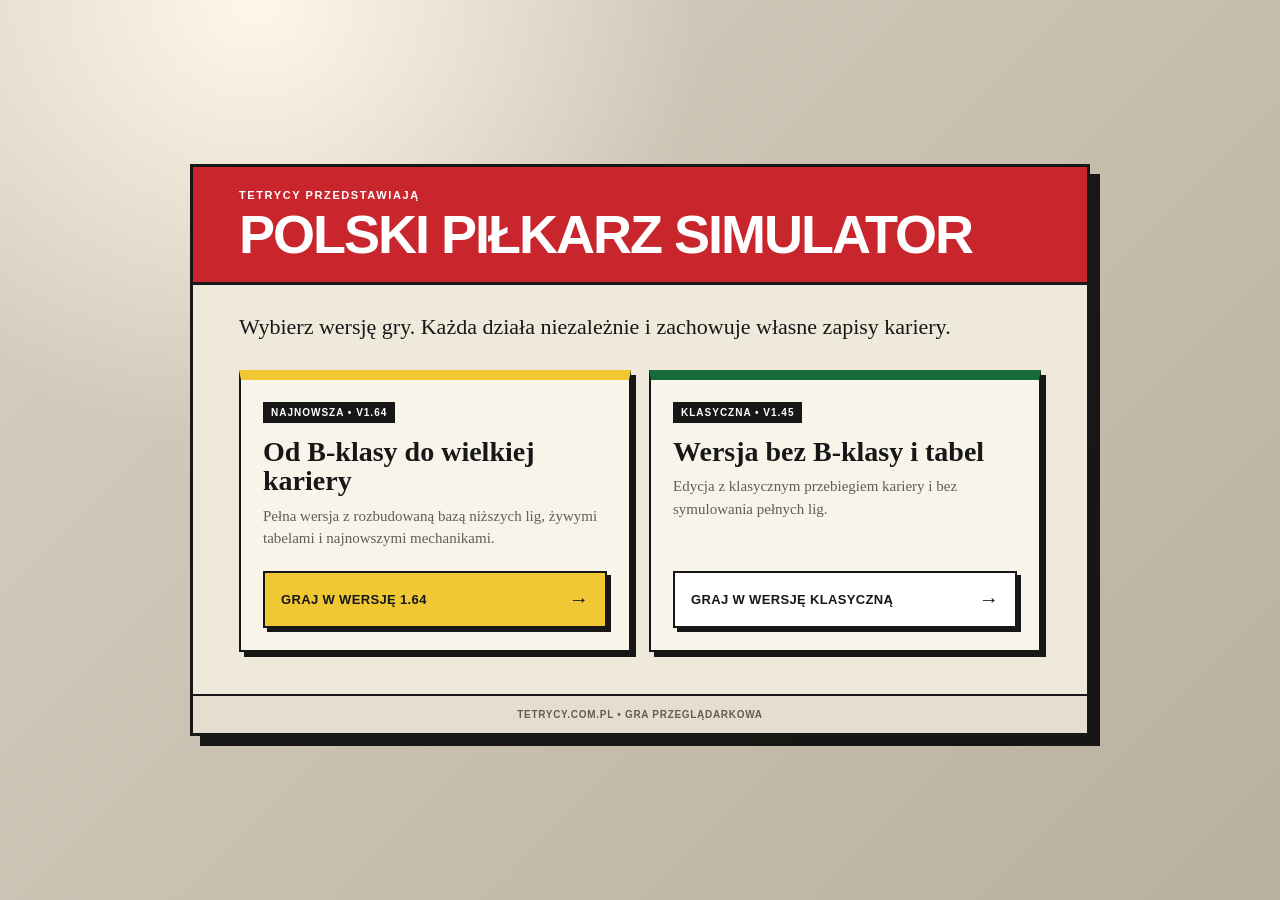
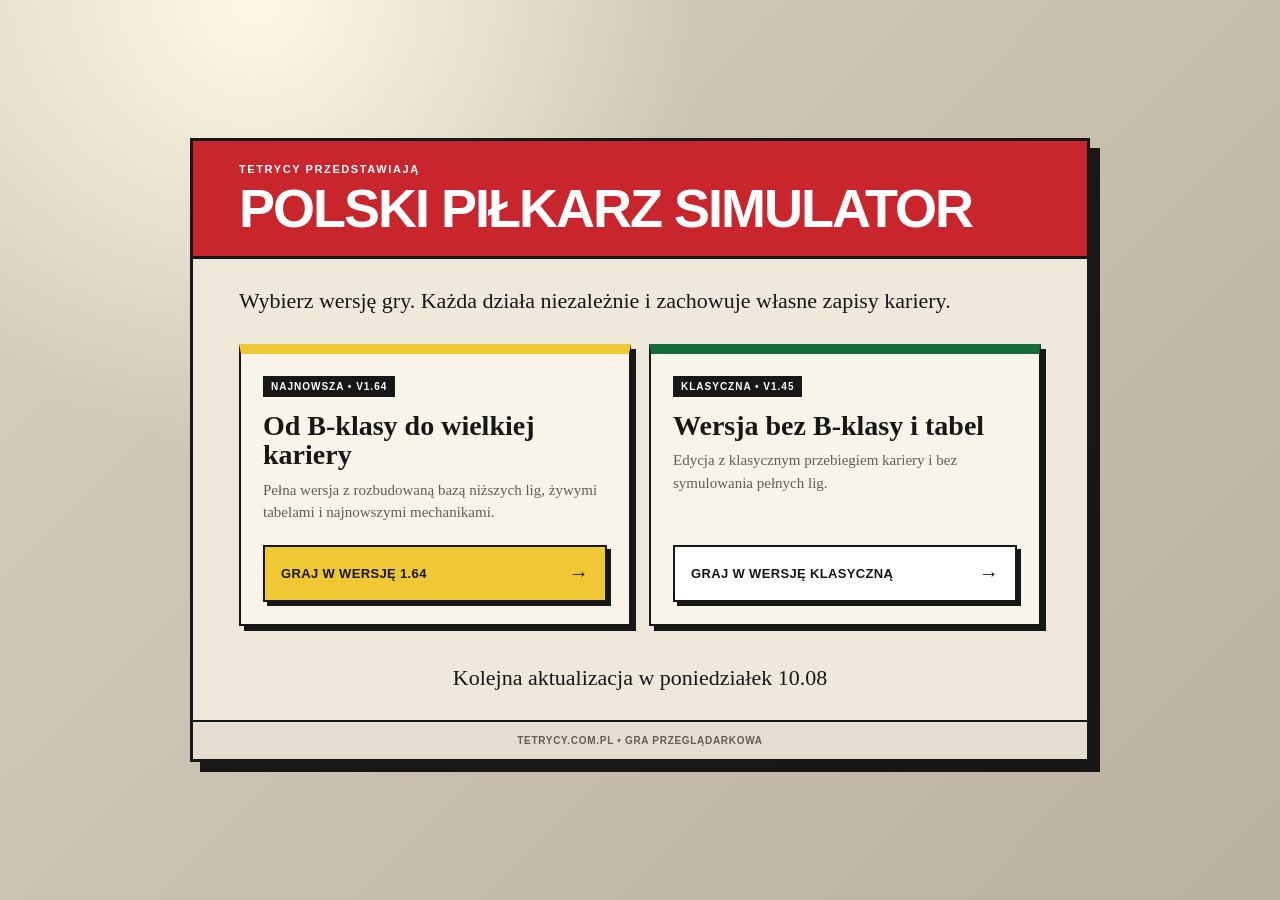
